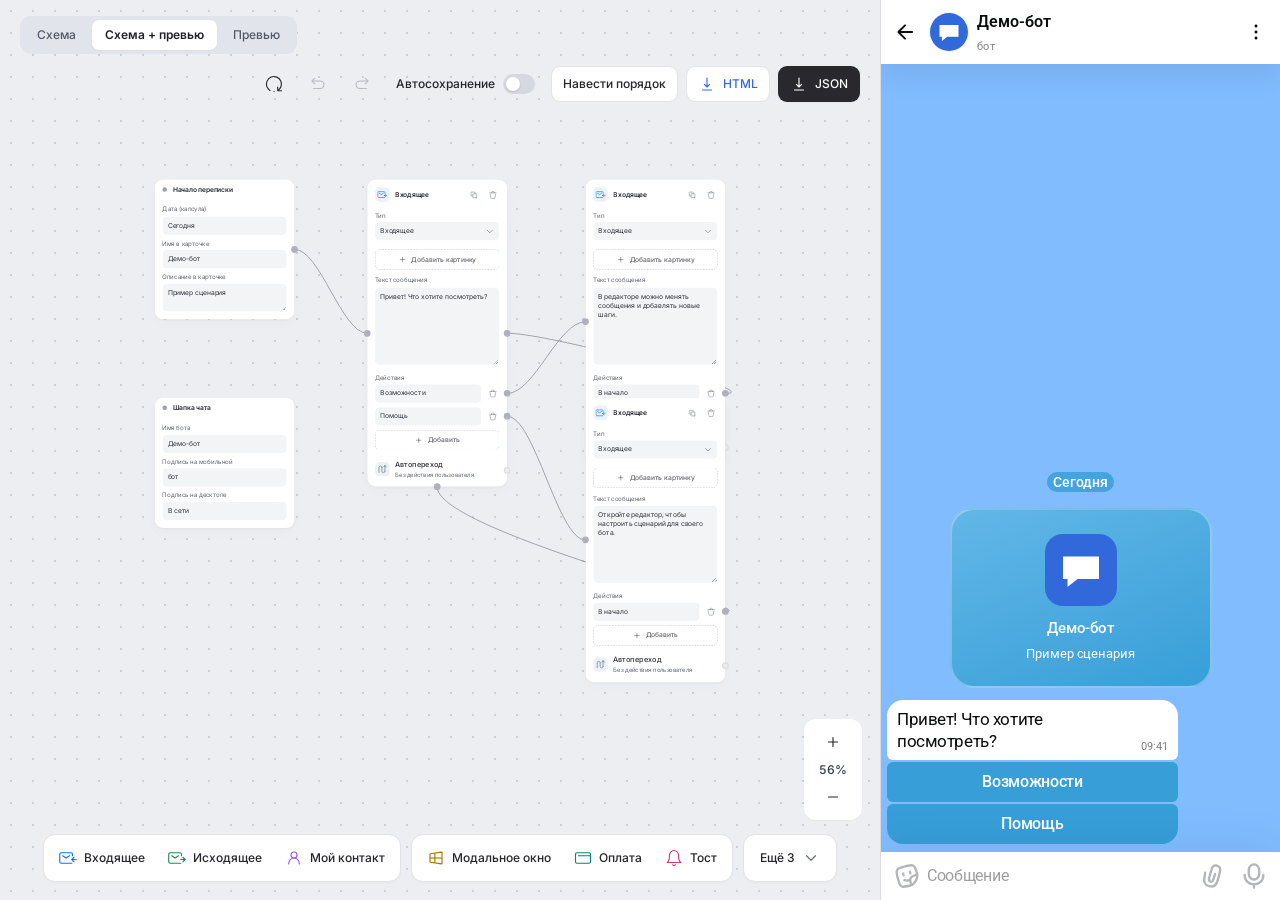
==== demo.html @ 323ac485 "Add a downloadable demo and simplify the README" ====
<!doctype html><html lang="ru"><meta charset="utf-8"><meta name="viewport" content="width=device-width,initial-scale=1"><title>Автономный флоу</title><style>html,body{margin:0;height:100%;overflow:hidden}#screen{height:100%;position:relative}iframe{position:absolute;inset:0;border:0;width:100%;height:100%;background:white}</style><main id="screen"></main><script type="application/json" id="max-html-package">{"format":"max-standalone","version":1,"createdAt":"2026-11-23T16:58:35.194Z","bundle":{"schemaVersion":1,"id":"demo","revision":1,"title":"Демо","scenario":{"header":{"name":"Демо-бот","statusMobile":"бот","statusDesktop":"В сети"},"autoDelay":500,"lockPreviousButtons":true,"contacts":[{"id":"demo-contact","name":"Демо-контакт","status":"В сети","avatar":"","unread":false}],"meta":{"x":40,"y":430},"intro":{"x":40,"y":40,"date":"Сегодня","auto":"greet","card":{"name":"Демо-бот","caption":"Пример сценария"}},"nodes":{"greet":{"type":"bot","x":420,"y":40,"time":"09:41","text":"Привет! Что хотите посмотреть?","buttons":[{"label":"Возможности","target":"features"},{"label":"Помощь","target":"help"}]},"features":{"type":"bot","x":810,"y":40,"time":"09:41","text":"В редакторе можно менять сообщения и добавлять новые шаги.","buttons":[{"label":"В начало","target":"greet"}]},"help":{"type":"bot","x":810,"y":430,"time":"09:41","text":"Откройте редактор, чтобы настроить сценарий для своего бота.","buttons":[{"label":"В начало","target":"greet"}]}}}},"files":{"THIRD-PARTY-NOTICES.txt":"IyDQodGC0L7RgNC+0L3QvdC40LUg0LzQsNGC0LXRgNC40LDQu9GLINC4INC/[base64]/RgNC+0LXQutGC0LAgKirQvdC1INCy0YvQsdGA0LDQvdCwKiog0L/[base64]/RgNCw0LLQvtC+0LHQu9Cw0LTQsNGC0LXQu9C10LkuCg==","assets/demo-avatar.svg":"[base64]","assets/fonts/font-01.woff2":"d09GMgABAAAAAGVoABUAAAAAstAAAGTxAAEAAAAAAAAAAAAAAAAAAAAAAAAAAAAAGoMAG5caHHI/SFZBUoR4P01WQVJeBmA/U1RBVIFOJyYAg0QvbBEICux42jwLg0IAMIGrWAE2AiQDhwAEIAWGLgeQNAwHG2SmNWybFr3bBkDRN673bSyYbo5TbgdElRrMH4kw5aNg2f//PbkhMvAPVPetqkDOrGaTbdYdGZg1lEMrqnmwaSVlijphOshjMj05GEG0orLxrifLeNBwQok2raBpv96YujmTDYWrHG1ZwUwmz6SRpIOljeqqD+mQLwx08cHIzSbfs5v68JeSDUVS2CTylbr++5Qg+uO4i+p6x3qFwjvaDqW4Fq07vuEZ2DbyJzl5TVrLCSwe5/MM0tTrOlsjayxDhWO5x2UUpsKo5EFY2+Ghb78vbzW8vwCk16ghu0GZ4xMVhbLrvwBqQHSxkVFRo/x0AMDzRNP1/uzsbkSpWVJLwSuIJ5UzKWcmmQQ7dy9yYuDByq6Fc5rLl5KUeATgxISckJoP3s36SdD6ism5AM/Ev0wb6Il599bqiliLFhLc0wANAUICUYzR9l69qSQ3xLQxJDFPkOhf0UgiUindpv9wOzxt898dcMBRBi1gnwEW2lMHqF+/LtIZtQ6rUBedrsv5nSv9Zk3XNqKIDH7gt9n7nyinCzeXddGeu+sPbH2du4jc3f+AgEhIjRQQCUVK+IgYhIXRK11Eu9u50Od5N+svLd3OzJpURCg1ARKCFQtqgSAWCgmi26Vnv56of7pohmCbnRkTZDPGpKzE3hQUMMAAjASsxkpUBHvmnLEp040Fa3E2uvzNxW/aiwq31o/P67+qbtcJOn9ALQEmfmjhC8m9m842fzuzBFfyzmyMsPvRL32wxV1vR3NnKoJgiEYABW77GwEYUw0pwcP/nyp8hQMg/4Ty0mlLS8U9QYoRqNWHFr1A9Z/mSps5QE6JhOvJSlI+9yZp8jPJcmGTOy4QbIrZKwH7qy376irRKlY1qs4V/ptb3ecF87jQih5nGB/pYigWS1jOxjijUs2+0wCpgyQHkvJp6UzncabW5X/I3/T5XH5CAHkEGLQgtTqDpAOXmyBpA0iu1hC5ujLpqN1LOYCkfIuVHEDJgU4xvy7H+of0vfcrpcf3d9+zaL9ffp+ZxG4jhEZp58geuqgkSL+jzZs2UtYUGtbvZbazGxJr9G54SKhSREJovu7v/[base64]/3T666w5AQ+WLd/121993QfT9kR8f+cmR3x6Zdnn24NdP/4b5AASoKNdV99o8vmAkFs8UitRwlWbE5FAsWc4RWiQDAX4d0gCQhQEBEMKfKNR+rcmJ5Qc3ynnMPrzM5jD7mBhfxGzwgDPoY70JAR/NlouYsdvILTnXNdnexEOGBBweIV0fBjj/ZD8Oq0HwqOHtMBMGut/oVuBRhNz3AQP/uVuCojy94VfnxQRt6iZYOS61n3/UvTMxP9f7+Px1Lk6kjG0ib4wAabdQq565+0sY7pw4P5tbkZfvZ8B03FNSsvPdNeI3Z1kkh8nls1m0zztu1aZ5TXV3En87es63G9jbK91w8YcTLL4HkTtG/otAzOop18f//kiTkPQrbvvNGMBNpZb4dgKYzz8evnzm3TLovIhkaZcx/b+7dJ74tlcd7V+grrlwmP4dt4RP8ML9nrWDquQOfryGy05NwTnfOj7DoixTqkqVu0x5XH6eMwoGfe5Z2LoNLrs3tLfqoKoXjnVWcKwjoYQ8vwwtl1CiJ/celutVlY39uwJn6Y19tbsTJaXdrku55jOnkX/Y1WU9LOQ7n8Hseji+6g6nDMAZlgTDuR/A7eKYDxPun8h5c14y+Bq9XO08A2jbwPKajnWe5nR/mJP2E85Xju1bbldFX+U7/fzea41unZS8ug/frjQ8U/7Epcs936K09pVSDdNF8VjpOg7+jwhFRUPHuAze5/uxkfmdmJzCccuFNVY3tuV7+weHJ6dnhEart9jdnkAoysQTbCqdyebyhSJ3Odp5QY1odaRcr0yt0RtMZovVZndWVvlq/MFQLF6faGhqTmZK3pX+V/a+/AOEPgCCtdpVE0THyEKzAAKTS4hIV1SWuDcdrbYB7JlBBhSCyAhaPQEqxNo70LCoUhjosUqDEw8xB1o5mTCEpPmFDm4+YMZPDjzoj/[base64]/lN1gLhNCdJcAZAHZXMSfyH3OZpJALoTifAJotj6zfDWbzk55GM+wyrs5o9KWGCbELPihz83YeQpjThszZM+/+uVy7/jxiK1LLDYh3LVn7UwNEfLasWwq2C5du/MBD3OFdZ5pZcVyXK6TY0yorSwhiqijU8tTh8G6gtqp3M2bwyIZUiYmO/3hEXCZJrmCpWoIuU3WoUpZttOmZdExmSaR3eawWSON9/ZEsxQhhGBlUw16qG4DFmrb8PoRRfJxFtI6OvW+xuHNrXZEB3X5699pq43AYGrVYTB4cLlEUeHZ5hlyTARoWz9+0RJfwgFAAHJCa2IVCgeVw2v40yZeHZK+TFw1oRuob8X1aRwe/gUGw5aShsb6fIqN8EE223ebdSJKnX6svpKuHX6CNs2URsyv+MtknOnq9zP0lfzftz0rchryC2SdhTbF76rKYiBgIADfGAi9CuMLGbwQei+F7DUQfRvId2HXDTB+I7H3oe0myN4Bgs+A/AzEX4PsO4j/DENPQMeTIPoDAn/D8Rch8wrY/4GRN6H0X7D/D6pDMBxC6JAPE1wd4Ntk+AFQAOTiogN/fNjlG9MKxPFi9gh+hDCScMZ7NGU0c9bjrPtZ5oWgS+ZzEXOZNxxu+N20vVU4n7GMXXFftVwNXE2/jbsTfhd21/velsd6T/Cvcl9bv1d///UHvw/lH1GfUr9oqAXrmQhZf8aSAAiG0jssIrZpSeLRVKNsnubm59IQgIDHVyyXRXanrhUAnPp0goOIbvaMp1J8TKTHas9Le+BK3vKd7/y6qefj1vYs2Qs0gN2tvwBwo92S+gTk5UwagpU6Bw9Q60HzB3fwcbMDaeDejxlvOBOAwC/oQQC5DQD0fkPDAKSgAgFBAgegHAqAMcDHlypNySOA059M8xIE6Eg+lpdgQDlM5h8/2uw1Gz2FFAw2OGBgyV1mLgYy2Srspk2yLKZNVC+m9agod7eMwBJ6IpcfljKtUySHTKBcdYxn0bYBSqZCF3Z7iPxNGPmko2jW8QIUO2x+z0Purhf5FBkK1pvGAVk3Xh4/qBGjc8xvbQo5hzadLlVRT1FvUw2EodSDewyvu21iA2LPOkmKU/dTz1LvrURYMj/EC9wx92bT1B+YncT3xwDE5NOUS16baN40/0/90oDql2cE1SFNWFuri+ijW8n1e57O82PGh9/Y9fFLReX/VZ8+c6Nv+nn68Kn+F2vq0AvrpsY1iQfZe62430p73dF4UdxSb00s4i6bpitz2bLtbL20wWZvXMu84rN7rLrP6lc25WfkUrZDsGH2d4hd73MmK1OudGT7sQ9xPmy2P/kR4UcvtfufXJwqzl7XsbPGm5UH5otvwNUJAiABDAQTMqQ2FRpBaBqx6QoRkfEAX56Q8L7cGTAGXbgc3VhDeuJqDyDQE/EymdQqKUwONnCf7109+HSDXidfXHfISvxPukJaRwy97BvBBtOi5M/k/QDC1LcLErEuZsrtu8YKUk2IgdMQyvR7JHOO3EOEW8rMoWxOFY3n1OvjtYFStvt03GAYzLWiUG69KfZC8U1QcaHmyyOo5/BNLkK8nNcnUUT9DiKVQ6d1gNOXKXEJCw3OLQ7kQgyycVRXM1JL1sveGq/[base64]/j6Nuuj1ZGaRw/ULDu7xKBNwBFvypFkfo07ziDCGTakua8QuXoN/gMkpz1/yiehV+N02Wn7p8lHXdypkVZjh4SKZSgTazJ9z0niVPEfIZRVLq+TNyzlHmnZqKehI//vIz/TQt+gDx+Eg33TIatbnFXTkqXZEPcyJWHv2Vhucf/yjxO+e+St4+TTs4bjJwh6k2j7qXtPJONdjcJWuC64xM8zGIRtHQpBAtqV4lb+5oQYKUG8rwo756NV4bz9zUt6t7ZBD3ZCYjtdIp5gTnLPJfs79nzrlNLi71K5FvHTVheQlh/2hUfsxF+dyg0GiGkubgGOd6SaaWKEn8Gm+SZfcAf/ufJDirkbHwErl8JAlvY0lZ7BoXTn50LfVq7pNiLhFtZ3jlhI+WWOw48+yS7gnh5aKYiKErZgetABfKJHOlNquIxhQYD1KTao7OookGJEJhBWWJapiRJ0osk4KDGoQXhUPhvaWLpTKjG4KZO4Wn+qEBxjwRX/+3scSNgvM+RXQpbGI7t5GqEAmgViD9X4w/PDWANDZ8GtqPPTBsmuopJvYM43zN1BoDyEgf9R9kdqRJv1GZsZZxPVrkLwl/dbXGrKFUoskyiwPtGNY/gKlp/kauCaDFk0b+Kx9C70LZjimU2TpiWhY2wyPapGMOBdSnScfUOVtapLzY5TUxnRKgTNa+ctcm0V2FTbGlDxagmVJgbRxi6h0cfPWAIkSe8ynL7sU/YkZB8hSDxEsh6n2brJD3ntNsTgvyhTnsULmP2VSB5qOfAtR2cN4l8JL5GLTunMdQAekcAWX32akoZOgU7kBYRglc3VVUShJv6I8ZKux1ZNWkidkUAxyLYFRw2w6lJGXpdwrHI5BnXSL8sIrw1bxQskXK/c5jpC6pNFGDBppyIiMuAD41XVPgO6tPdA5KiS3NjBglAN2j2aSUmwOlw42c2A2pGyEnL+qTxUkVbjphzX2F/nh+/FLsnoNBc5dGd54fvJCBNT5c3RL3JaPLRhhHHybomAOFJhlfuJVRE42Z1tQZTdSUabFmB7vHDndIUAGXFzyBv+ow71RftepQYq3HDBjr0ol8pgamFlYs80nw0NYauWShGlKf27t07RiQW/MCM+VL51rvC8NP8oHdMfEaaqsmanYdjdDUpFGYcTkcE59omhC0tyGpTKZOoZ+0xbnPfz8uiyc7+JiBEOGL0Lse9H5w3Q5j7n+hd558SpIc2bX2Ybp7ju1GbLGDMStosZYEUWjWMSIDGfUAZRU0zc3X3RSnVcfjXbNtNqR6lbshW7Ohm1k32IFR02Rl07ykiUbSvQ/hUi+/vshKU4u128JI8ZKkHWIqv3X9ilQPNmFM7YR3jVx9yJpQzs1nukDDcH83FbOO2pZC5oqvkR5mBzYLfCNtdQbfZNX9Z4L1h4zNbyv6Kwptip3n+kcbSlemP0R7AagvQ97mY5A2Gcw9ZuFphHnqZGzY3O1soy3BXRdQu3horQHQQcUozGAGVkic/FkzGK3iqBiZte8j4cJ97vfWBOiST2qEqf7/s1dNNGI2KRqlwbkKk0Q3cTjlBRFVVOIpJpfK5TmMh2yTzbl1v6Temi4iZRMnRO88vW9QWGRFv/viBpeEsAqVQBYgpXA6lJgTdo5oS+B921OSspc39XTYcbuhJN2gc5ZRRlXjJUMncvVlzso+yb+Yp8Kb6NBw9AZTz94h8+Q0Jbkw3OkqtjkUhymXOj5MK5973maXT4iN4wDRznfvcd79vnJs7FwdSupFrrJI2GYoO4qhKCJOt1pdRPkM11OuH/hdiRoBWInkKGFma5NwIE00xk5QCJ9Y0+sL8kaq5gxMSpdPEi0KCDl+TONNtOAdQ45LiXitM8/5nEgAovKxEGWSEaMiRxDK1d81oyvFLaO0ZbpGGI+Dg2Ad626XT09UUYkSxzszKl8lBLEOY3S9LDXczJEf1+73xK2e7ovZmtGpoytVG5lttilYOLgxd7xG6j8jxfX46wDGzMpyBT5arq5wAA7cZ2YrZzdmMFi6P/NZnXXnaOYhTrAx9c4KfoexDHAsHMf94SspmOFUyVZWa/yrw2YBLGJp/i6SOH8Zcj5Pn0r56jCNtp/x/6FDhtjlEQeEf4Wg0PzifOyha2/7D/W/XznUDGjzoo2ehfIG+o/3g/s/MmdMx46EvH13JMR0fCb7Mn6gIlUMyZFoUCi5mQE8Ix/+Sm25/EyyQn5FzPPhGWf6U/I0yBKt7NThAc5lDyAGtGr5oRvP9x7a+3Xl6m4gWaNek7x/BwrVhfC4zeCA9CMO/SEWJTEr6+C2GNRYPxIySL/jI3WUcAZ2YOaR0YLf7lAKGHFeIC2YzdtMUH/rWd1z01seGz+jh9b2R9l4LuxL8axBLDoXkTNreg/BRuchEs7Cho5qtK8vjXRLkI9WobxcTSjBcqd5jVHGAnSBfkAbRZ/HpJpXW7Vu8dbaLF2F1CAlNnQQfD+YoRnLNjInKZkoUjnziE9ZBOJ84OPtZNstpbiMPcxgPUOaXxshNx7zZPwhcAMqhIgR6WdMxo+EvHsbzEzGJCd4y/wKeUla+DTA46/UVihSksPDLHih1UkAHAaeFCH9Q0MSi/95weEyMJBJBnLVt48/rEhf4vHSVx5wjqccZBW0BOKawsJwDa0BhQ5ATgzkbU0PJR5aAARHidgDzuhcfDMyDn532dWKuJ1pG7kxxznFjfXjsrntuoKkw5rQEO87ssV7ncNswt6Z3LYNc4mQyBeDsM1IT/Zdw4c2gZR24yyKcbZfpyUF8/BO4w4QC5ZrUo8GJPRkssiFFYQehJ9SnGq52tk75El2rCQ7/8BsG5Iv7KiTaUJbzgmrEKedujUBIXu4j051qxrSaTxH9/74ej+vMkLfUR8oQyNMuR1TYBt6+uJcXP2SjMBKTeqxYC2DOY2+Bw1oQXQ3tXT8seYE/hLdFuvXH5lQFizqCU/wTMP4U7yPm+sElVaOeueVzFJL26BMOBZNzSvsx8WHi1waq2lLfeTJAL4xjY4LrQ6Lj6/zI5URmETbmMQYNoffjaxO3ZaKPAhVp9Jy3epRIL6g+2kLR+ZoiCObbrjd1BaTAv/gHJj3UesJGy8SNlLfkd2SR5xmZxKnWnLZTtFbvR1syFMia23fkLxCWpspyC0YfN1SIXXUXyr3WNsdftSlqZq+1EeO75ahO2YSjtSyEhJaYslZ8R3tDUv0IH5jHrPSoZdyzngBVHwB79O0plT+kbZne+XBop6wJG9QacVoilrebyBnnORus+2dquJkH4liTOy8NDJaxW/LD+QQfXjAxhAzgLatgayUVqXnWaZkT/g5Ms/uvSC7LZc4lZlFlLTlZafYAGzwfGphbkb4Oyg1DnRwfBhq4RnB8cpoWmwskj4VKZRZVDSlVnkToyzVAxxNU5rYJEl+HnGiKSM1qTGJNFZW5jXdlArw9dWgRBA/37BqT/dvM/FkmHqS2hzozas3BtN54vxbQ7+wVEqTMY5pjCM22VMP/AI7Oi360Bnhql5k3YBtUbri+IvvujBJdlf1mR76TOw1dOKHrgvwETlEGCOn3CHAmqgG6MdcStxRHaJrkaLfq45VHab+GhJ+pQ3xBx9WQtqvw1VjBdNRT68nHqkTSU7k0+m8/LGD8+oB/xOfdAYe+lYtgihNdL7g7DIs3/V8Yg4uo/CjoiO9tWNW0UsVze+029ezD9vz/42pNyqo537t88HXS2nVKVzQNLB/ZUqtUS17xp///U5hj9QBHah4qDBNnz5yZfjBAKBVN9cf/FP3zuSJ7ZezYLPXmBTkaLVHpYv65XV3TG4aYgtZlLFyzb3ngssbticB6Wuf+4Zbhuh5Glzg3Dw/iS0kX3WbQcTbW/ISTXzGTk1eM8De3eoVkFnnlgPkbW0FDMHWfFumHPlJuJgk0kZaOLIQwO/sNet7EFc4f2BOcmVosrWt9A6VRZxguj72VTJzzinXDiG57ZbQNdHavk+BLNJxm37ZvKv3YVrJpbrm4usPs/oM/j1XnWLbDg3UBVOKGz1idoGustwrngMVyWIIW6JBpuRlBvCNfPjL/HK5mXS5fFL4PiVfGym5GhQJJCdVPHTgZXyO08SbK2OcOnZQfBB8clE79LBBm7trktfeyyHf6oXl3+5uaW27xyt/2yfIkTnf9qNG3ZN7nzRxKviN3/07c5K/[base64]/KuE1zaX8h9vjmHRZ+Ol566ME5JGZ+To9wTwu8KPsZzrGOaYnYazzOg4t62JyTzUfER0Cm7MTXRo76ueli7a6gC/tZBeLCIVbwhS4nnfvEf849OdwMGOjT4S8z9gSGUHqMZAB82mkCvZR1O/yO+E5oxu2VcbTEaS3nbvA98b3gvLtgLGftGCmzSjpkzKnGLzy+PNGPxk/I8+H7MMuZAeRkRkhQFV2KcFwqPJV/0jeVPUQPawyOLy0N11TkQKoak6NTWydpYOuIoRoCZShiiE3UEJ4mR4CNIX7Kbn7ydFr/[base64]/3qHYafSVQ7TPNSguE9IsIwL9EEjMRU9sgA04Jh9b/MLG12IM7qQUyLTcrmGPs48s5mCiC9e+75teuJ4sSKxvyUtBNGoXBhZ862sk1T0dIs7a/ha85ERg8kJTCGRlg1a3W9MUwcJ5keykmPw2fMqNDObGMfYW9qPbR/RiIZ++PnI3mTNd9MazMtpAXnwXxF1lM2ZG+H6K1O7JYa4qywidMteWzHSH0S1sZr4qg1zDs4p8C/xYTa/bQ24ZP9K9/lztPAjZwgMLLan7grPdq1MhsfGMjGy0mN1q1wm6sryEo/lZtypbq14OFNDh8SLNC4v1ehXLhdHx9ZM5AWG9u0nxILE8B6wcUf65c6nUyaIus7kvR5KQzxmMZYjAFGN08p1smkRkIc2eeq7n3s1jzSNLs6emI0lh80ayqKSRvID3AqjPcgeMR7OBYGpgX11SVQdDfHKRu7JOhcsKu7V6VNTJ7DBlsWeXR/EpQlzp7JLCwazUyaLW3mrCy3K/gAixqG4IJAs5MRXh/C3W8+suVeGTkzI+yPZWVlbLy8/je/[base64]/Iwl/diOg9irgCx+ONhzOXSe+cu5sp9BVbPFnaa7gSPnGuzpBtoP0P93/JiVIJuJCzsKLxXO0Q3GpVY8jtFizHi7QyykVypfBUoLMykxW4nOuyLV/+6FzrUbqdpKyxsi7T0iVKFoOhxb1Azzd7Xvi9zGvDH5q9cBwRx1VX7fhtOgqvglYYmVpdWvDYpKWUwms54c/bkTFRhYj/J1svB+zAxqXA8KmUSvNzqLfwpZFqPTUnXYpQ/z9iHtzIoP5sql+tOdUMYpqakodOa5Zfw2TOmY4dD3r47XB99iaxLuIGydHHEJ2bt+Tl2++xiNWFlbdnne9N7g38Hu036tfQhq3Erm+Mdz+bvPIvhPF2y/09HCXlgTbMGg8CW2Zp2eT65+1XPreTvS7g1U8Kua2+rfVHX1lbHPqEyxTnwNYKbcF8fpaNPJkHp+jKb1hC5CXqz+7v2gzE+9iY73fayNraRiKp31wtPCdPqVaY4wq9vC+/rQ3T0pDx5FRHXFOfQsFnzWnSpKD+v9Nh9ZldHRcve2obEdF5Fs5n9rkDHNejFs7WlkrWEJjtfnJsN1pHkazFF43nolUX4V4dWj3H2moYW490LqdWDtb0t8ot9x0THRZ2q6okUFU1VcGyCr85fbzvZ/7muXl9YvBy9/zTjn2B5yE5feCZ9xrU7N+GAVqpEK5xdLHCLrLhSkPdMeDD/6ZX88qgBN3aRVig5ymcfr2SY4FSnQDrjBX5MS9zDCD2U+Uf8m5XGjopOZbN+v/gtFRmVMlT+ZO6Y9jISM3pjaIfBF0Up8a7ZFwt8eJWDWYPm9xhihhO2oP9pZ4nMwZoK2SfansKZ0KIBtbSRUx5h6Y6UmI4E6lgFJ3C6PSkuvjlJO2JELSFHMBUFurWGIYm+e/VqGMnfiK4konQfN88O4Y/0z7XD9xGkdxC8viXrxTP6Uny1ciGAHgasT0QnI0QTMOoYNG7fj749XDG+6K7i31IUewjXwHJ+/VheS1x4XOMjg+LBDM+iYmsakVZiRSjKHIzED+PPnevsnU8o8NyuFM1e29N78/vQxyGwpazIf19RQjU2FbJlu8w7dPHo2uDw2l1q5VmvgyFmkMaEDAFCIoN0IJ78JKvkf/LBVvsd7EFiWFV4eEjVADHDNy2HRvELs9L+CN6+iF8T1LRkQXLxcR9mbTQjMe8klv3W+s+6k7hEDpO/qG08Ti72DWd5uLnFe0RbChRDx1qONx8fVnrDFp1WVoI9xs/huyDWOybLVCz8OPzRW7C3vKYvl3uq6S6ShBbjNHEg7dx4ucVUW3IcsJMxvpGEFHlxwrky4n7iYbOBiMgxFP2XYnDQtwpxeIx49MkuzGFyOTDe/zUHBP4wLDHRLDXL+A7W8TrNNYfOTo6JzUmm5yjOrcJOTmzNBQHfp1Td+0U5CpOrbO9csuJAumUqPdPovr39exwhB9C+T2U5Xyo9W2FaN4OGrm+i/5FjUYPOVpwrwk6chrPDcbHictQck9va1drTByyyk+msGHWx5SXnmikOmKATp4upLCJz5z1mnDqhB088fzCC2PSKXBzx7aKYGaPVSfzyvSPXHfgXoEmJhDe8wopT+32GUhwb4dlEFbV5ueMvmsQxgdpiA2TFyY+o9BPgUWK/KZWDSrdIQblmcZIzDOs17U9amjFQWRYNqDBzsI2nfeBy2Yx08xM5AJZw/8BlqqdrjkxzGpjy+gX8E3b+KD+LGJS3ZYilo2adYWxnbnVAJopq6YUE6DPgm2jG5jVjvvFbx/zW3RVQOr60gODnkGTsQXMvch42sditS7aHBLiFejp8diwCYUSO7ofY9VhgJ6dtQyTaBEJgCC+JuOxagC1Bv6nVvn6VATWEsJA2r/dEQk0AhVNNBr37Ugocj2IwIkfa1mdM65AYmQgKNSyTWgScEl7uTtqdFsY35p8z6vzAdNuy0XhZZAxz0/zPstzyl12xQaKL5Ww5tYSTUgKGwHfQEMOjllMpVO/9Lp6YMMBx8wf5wOHOcMcLDVufgaxRx2X1dOUI+BcGRduEiWq9Wk+dHd7k0GS//b/XrwhOA9qVZ7e7+JRl0wiZltGWJk4hticCHZyDS5JD324ZUZamNpEugPPGybS+M8e7do8O9+4Zmd4ffpz5dqZwZ++bSv7Trl38R+/K+0DpUAO/ATzQ12vRC1AMSAOACxZYjOQ5nkXZUR7OyiMPqFGlKIeWAFYlvaYHFKuy0arWA8BJYP0ckF6b6bDaaZ6UXg6n9owr8GXAonAEcru2ienEI/fLYHV7dH0RTgMSHHLSdywJiUUfssg1lDpg4QsAIxh5MdMY6tMIFrsR6yBs38QBd+1uvYUAAHkucJLdD2CdXoQXimkLS0AbNyzqU287MDt9jomtu7jAQkCyUQ9E7sHirAPu7K6jHnVxzu5A5YQo2W/VXs92qBX5ZNCzjRvdoxbgcO/[base64]/MYKR/pxJypapFaUV2EA06AaGJR6I1snlrK/yPTUjXcSEYc+CDjWW3p5vkWLVsVDQz2q4S2bjXXCtPpUs7SBCVDIdjbCKmazgUdCQwN0cTBxDzjCPx8Ief3J7FCAJpUoD50rHOtQZAZCNDa7lYIxcZZaChXXzy03f73KefclDTvmM/LQOa5Rum1BoMAD0Ae+fhX+0omUu5xw4NAxnXW7c08igtqoKgVxOD1US5bZLgbQF7zvC6yK8UmX1G+3P+ti5aQB9A+w7pUeNEW7rV/c1i87bfmj+PTjGbgau0SrgKn89f5j8t7TTQDSOC4mRQVLFFMXnR6EbLjkLKzklFtl7RhqFtq9+F7ngGHgD9lSTUmVK4HfK9bxa9VYJrRfIhVKJkKzlRupgTfywg50FdaVsDyRttmb/NLCPL+2bhK9L3wB2Ni3eB2NYVdojZcl6J/NgrYI9sG3FOjV0HmsCN5WkcFHLKgo22HBUV/[base64]/nn7VC+qvtuwuN8fAlzL9YR4MtEq0Bb5WVvEjhKKiooNXegkAuhIOAfPv0afwomP/usp73nm84BYMjnhIk+UDiQ54i75Fe5C8qVYqBHWi34J/BVwY3D/44OCD01EHS56XvSj3U1zRz28WebG8YGheTnEqnXYzy1wyKgogxztyiGK2Yoliq2MTsZn5g/iVTgrVKLay7bGNlR2WScrByvHKucjW7m/2I/ZEiUdmukqzSy3mWs1XVRLVMVZTzMOd9zj+ap1q22vNJX+lw7Pm8SI0reUuTN2l6aXZrijQnNylu2rKpZdPopkubvppQtKK0OrX+h8hDoBAUxBaCh8RCDkDEUA0oHBoMjYfmQE9oK2rHaN+AGcHYm+GbKZuXNj/aorVlSgenI5j/t/2CzlOdL7zffBldfd0DujO687oPdd/rMfSy9P4J8Po79b8Lc+BKcG04Gm4H94BT4Ux4GrwEzod3wQ/Ah+Fn4bfgD+Dv4L/N1bYVbnux7YeFvIG2QaPBX0tPhAiJQJ5G+aJCUPGoXFQ1qh3VjzqOkqCuo9ZQL1DfbeTQUDQCbYV2Q1PQEegM9AXMFoynoaNhuWGn4VXDx4Y/7eyMjhndMvpr72T8n/Gq8WcHFROESbhJp8ldk3cmG/w6VCkNXgAVKRAyQCTWaEoX3wqkRg2R6qBMoUa9KytgShEvciXC4/jXQCIRJkLPU2Z80/PVJ6JdkUcObXbL7/[base64]/2Dq3cBJhfWh9slGWYJ5zuGlC5OmWaxtM6comEcUF2XPkDL39I649qv1SuMgeAWtDUMe2oDNcoI2lTJMx4xrL+KEndQRvhaIBFAtPjsVN2ZcajWHTYjVgEG6f68zOSTg9b/Z39Q8EeykZ7520mUCKXyqWbMpGyGjezGp95u0zUiiW6MZom4eegZkLYIxm9XlB3L3x+zZry3qhxcATBvw7CMrOzW9zCOTm4bkknLAAP0wxNAxodLRdd0ny7qLLy45D9z0uun7jA58McN7g9D0andHVWYxWmWyroQtIiVqF+M8onDH63r3cHbfLQTbnz7Xp3/b7uZyH+x98ELvaA3INIP0oJSOZGiK9fG0vWB7m/VhXyjRLX+6ERS3p5tG8NczeAivnwJON8511kAsWEaqhoKhDzQm+2vlZJrw/I+tK4vKbUjYEn1zWrN8V/[base64]/1C1bWTtIvRQirTTpSLedtnSukC+r6QpZ/ASK+VgigppZrXW0kBKHlJxqoakBX2dhdexGXiNxOIcq0uoUNC5LkiTdsKni5ztumLe1ENFu8wjfMvvJzzJ29+OB72M9SDLgY5hKcnl9P4wyjvmd3qxCHIk7CFYqixo1t85HKOAMWWpW3AwFHpe2L5pKJpK9MtxlCE4bgh8FYo0BPBTrSmo0uCUmwivyXXHOCyum1/OtYkSp5RxOfg5LjDZndbJPO3oWzfavQRmfZpEtiJLeqBIgGOupX1hkiA15g+vmlRQ6InZmfCzLnF21Ib6XvC7JoZZR6RcAtUlVeVR4VmJZhwOW5cUO3k4ugsKQcqzKIjp6/WKcUiRxETFgOuK19LItMp8Uqi6lnGrKmSrtOJ9KnZv0r32gmpy9C/YagkoKMbZBaY/XoM1FrmyXSv8pmDFHDVORY+D3w5juOALVR9aVinAouye8aJ+N/n6bZxyHpPV0u+TsCfhdauYmYCvcQkqEkRIoJtcR0uJLWb/1qdev4Vl4NAfJMdbFA0ve37YZ/pc9gn+gKOX3nZZX/wNX2Vv4/vE6fIAp2M+BM3KU955HDYGOCphRvngyezHjyD0cgQit0aDfHGM2JT3jmg9+kSNDwbNJWGQbfF/2thW6DdL8yWXgZhanMizaJTKbkG9SuU4syzZMb2r2A/Xq+vonPKZkxd+w5sRm90zJiaw8flxOa3sD3koW58QyvJYW83QJ87DNDvLgQma3eVzYSIHRCSox6bW12p6cbrzXdEdpLyUDf0K+/d8ydPHqlRlR/BThDrOQdBlbwX/zjEznbc9sXXOiXW3UjCwpLCvDrF/NeaXHYjBPxqPxDpmZBZE4UnrrNWZ2JFvt0ajDIMkX7Ba7VwhWStRtOfWLcESqN5b6lh2jEAmLa9wqlDN1mWKSl/T/T9DSl5fRQbfx/ovwAMNV1ZDQM7iSz7LD4Mi01xlWRsNLWK2kr9G8lkebHqnNUjHfCgH/kZVcIBaLQKmDwNTI6GoxpawMrkwBti3Pwh6uXtXcTL/Ms7f+6rrGsXEJsuVrrtRAJHH4IN0BmNanflBHYvDBiwqSjQr+5yrdkpwQGIW4QkEvO9iRx+gYJS4/8+6QeFwtM4+5BEQGtmnT/29Smdxyr8klGWJ3WWpdas2oSZuP79AbEv4JpQyfYswh9casLrpjQM26vS0/v6CAbXsS6nIhDHv0pmky4wv7E5TqZlWkLLSQptfIE+i58W9UJL+uDL9cJsNXqOsY4R6XnbYYyTloPDysFua/11s9smXzfF0q4Xc2ED/R7XMMARl9b1z0Du/3UjmlhKdmF54mmoOVtXeOzN+rNSqyLfHW5GQS5WC/5hqxPmtIJF9dKrPtrCTFuJJGWXxVhp9QnnbzZGC7ktJtSx++noEgy6qkpSklWTP7usnmdDg9Vc7u3FR/RHkIPOrogPXlxY4fO9HjOd6nZv/XaMPqugzZ7XlqSmEKqQz9Zj92UCLZzmH/lDkOjLXRaMk2ljiOoHpNUpKdNe9c+8P9QR6GF53Y0+Z2a1Dd5EimzmAqMGGaYHiYyhBrFie8LYGDpy0DXeceLH+2odq2gdRpgRIe70O5XZ6Kn9T3CNo/nlSHP3wSypD9hXcnqeEyeZ/Y+vSjEC+YAnhbLVmEC1hfNxweNGJ3JNEgUaETLdEbRw/tF5XmTtSmYTHXFOE3oQ3r5ypRiuk+jrSaDcVuZlwO6uhc0QU5p2LXRxbux/IaurCJmgpbj88nEr+O+f1hOGaWkkj+aGlLwG6F15P6XEzXj0/5unBGl+Ys+/[base64]/aLxdLBHxbCLDDDF6m8/aioBqrBLFktqqhPRaenpiD+NTINULx9Vyiit1KuFhjpn5uXPCQoEpOK/pTV9lX4Z3IVe98YbgEpw2xlEx3PI4Qi6qdNNNCH8cHY0tBWFiAjkdxo5MwfXps1H883/Twu68jz++nNBDz4TjCk4FJjW206p3j+mXgWoslN7fERF2Y10ELTy064x/1ZZt0zkdo3nMxp+JHl4fL784ncD/mIE4bWUrhdtLOeK1/C2FXk0ornlWSx2sE9z2knm5qzDnq8z3oxp2QSjdWaSCwB9M9q3y1VnvTNto7Jhc6cnvVN0v3lE2tF3MUTF1fEvOZ7hfaKDNTu+247rtH5XKYXO6ZLHKk95oY4wQuLzie31NB2muJTHutaB0rwG1kWFMmZsuwSLUGnK3w26D1wxcu/GOgMFQd7XNEqzq6QYoIrfpO50r7oI95ksm01qTkq5YjI4FpJ1wyvLAGzJvwsPh5XfaG7r1DVcfa+zk8bktRbvw81tpVLEq4+ASFIqVXQxU5bz9ARKYDfkt2FtEhyq18lJbQfOSlim8weUs1BVfiM5fwW8joYWiCaH3QDQnK//[base64]/LWUh0U5Gq8uK1cAB038SykI1O/C+46WYVyoiMI4X9TrE10rSYz/PoqWOO9kCND97+uqsr7dE2K0gw/29AnM7FwJo58vO2acaLxWHUkOW8hEL/vMEayfY5OTw8KN1a93rAhw3MsyWU3r9o623Z9grCICP+xltOb9g5TbQaHCs6BIUgciXqDYUToJhCkdkvjtdz95JH7sOkSi7xy4Rk9Ez5k9v/[base64]/F/7cyoKnmLjh3DfRw8MQQEIzNLUeZxeT1Rudg7l5kOsNbmsTPNnesFmUnHfeDSoMwalMNHAEqWJtTNgwVqlxSCvFoU7tYxDZQ4YmJ9bQWu/3yaRhACkeImj09Fxkj5/oHIvE/33wDooMwXns1mn0qKLRueMEq3jnQUrmTNQPSIQBCSQL/fvRh0GjEVPjcRerUqAEHvBSc5Px94i+XG6LVu7e/lm7fBRosvxU/gCDf/orVlb3ngtXjNTjGIwZmUHf5OIR8dGLEn+7u/F5DiMPNg/iDfIFuQKGsCU70DwWVkIEeQbxmZIPBQY5blbAwZ5aKj4BNk3Xa/VIIywgDjtWCZMT9z8ds9jKRzvym4IhBYxTDLHD1Y+A9xU0OUMyPtyY+wgHRjQFPBMc4dRkMHy9kePRc9mzk8fjwdXGVR8+9kBFUhqIbx78DdfsI1Nsz4/[base64]/KweG9ZK6huTuNwVKTpS20qLvKLqClNx5j0gjzcurljIS89o3Zt47fzP1jBWWkPWqs1QB0g6/Bjv49Yiy+RZ6xj4u8Zd594+Y6QjFrsu5QRB3J1fTdMrF0eWR9Ph7Zi6s/nL60mQs0UuBsB2nitCKzp4t1Yfy8zasYTtvMZp491soLGENfZOKPMJjl3gFiAVH7qWBRzS76CNG3uRcSt4lPBIAl9LK1bGoO5tn5NcSzMxTkIE4uMqKW6KxUXARwskRnrBCKqAmrhEuKZWXUObKUWMHGR0Mrjz7tQr/qxeHHRJLoVilwQqWXjCjr25vq78uiLed9eh4qvxMPTP/OYk8uYuKEfoCbVrmysWuV5GgTFbtrphNmnPGHFLeCcNhQ/Wf42lLzWZTlq2LmSP161/[base64]/4wu4PCGJIH7HHSBdE4EiROd6yijPRvZD6lhpGlxxnxiTy/kYULdsuDMxvArBCXEAmRY5u8PUkJ+al+ZzrsTpuViGJd4GNTdpy1TL+TDAyT8/7s5MFD/YLpZ5obRGJxR5n91kLjEs8uebWbZASsPymxi13GwO+TOKFnjDEgcPF9ueriAJvxvua7d0XcFeIrbPJk1uLlnKc3LIGI5Zu4Tzb1CZ2os9phQmFF4TK/ZMDKSiyE1XywxBM16u5DRGKY0q5wf6tRsGfg4YAdnNGacblXEYl2pmjJoeXvLgwcb38queZphUwcTl/LUUwarOqVMxQmUGjuaXGbli4z+gJS71NVZ4rhk4NyYbZ9vzDkGrIz1aq4UhjTQCGrI9PrL83Yony7ZaUtHUpRg0iMggMegVeFt8nVsObyhtRWbo3RdJmg0d84LaEoqEmRsA9aJQ9rcUdB9X+saPveTh5pCT0v93WOj9g/kcpXARon85n8Mq8oiOpkdmhsUoJbUqZ/[base64]/4MV/Oj28QlOhfdcfAT8eshrncNNgqO9lKtlEZ6mW5AFT0biqlzYaGEumjHcJET2/Bk32cA05QTRr0kiHiHapQtJ+EcsC0O7jF71j09VU4yo/GOdLSDOUX0c50DrFtig5ZzFvQYmRMQRtvI7CIgWWliK12ocU8j/08bcdt5Vh/SjIrMzL+jMej0XDF9jSHr9AkpIewgBFItZpo+ptHTCYJUY+cJOlpSUgcw2xTl8wB5fvtlc/5WNBI5XHdKScghqBCdkQLKPRfu8095/5geIBvXnNKZi1m82EbQIkvweKSpq2DuKAnssw6JasITEeLZXK1unbmo0J3zM83TarZLDYqSgSULOf/aTRONNbBqtFPTmeNjSAGoKFxJMz/EvUy1Oy1PUZUVom67JPWqvtV1CyVe3pdL6iU9pE1+N4w9wllSFbPoYUvtbBWW39Aziu8nrDmHVDY3FCIbJjoEyMGpu3/eAZ7ZZcuR5WeYJ2kz/aApdhOYPNBskyKFZS2pAxrlJKwPQa5MQxJV9LRBclWrm0BsxHYPC5yMo6nY/ttNidUjRq9771oQfcbtTAHgM3jLvNtSufJ/pLCLixQJpXE/Zok/VSo2yXk0BGk1dOXHzMRBVxGQ8uVV1LOCj7wKXHQo7ZWjImzNiTnKcTp7q3BvZV0p+0gLoijZbmftCkoE+qdl1nHyRYNxPVaqU6ketRbw7W8PgFNG3KMZOKw8+0rFnQyunHXWM3LB2CCSwsEaVftIWJ/vylXoZA+51xSfQ9kqiGIUmVREnuVZylJzRtQu3Vlj5Q+v2HKxvg9y3r7QaLH1aJzcMDCCWffHUbAxpcUcv0lcHDBgekfxGC0FWoTf/4jzPrM39Pft6Ir73t9/H6v85T+DE2Ocmb2i6VGF9hh7qdhzEj7zTCz8Sk6ZAqhJ3KoMoXlVEBJfrzbPe1VSahkyj85+t5LiepZu/9KgkH+gwO0y+rxU/[base64]/OVFf31UQYmzbK9MNMaUibhKGhmkPIbC86AP3u/pcORtNzHdegyFDcBkxb5Hreu8zzHJF+37+0/hJPMPZcLg94LcBJd8rDyXmYcY8SrCkdejHYGhe1wmkmmmwgVhkrUwHCwpVUJjyv/7iJAE2q7uAfF7H4JxBgqkbKTda0+pu+q6CNhHwRqp/lJs1MKzHOI8ecmLmrSDZMAWRqrypnnS5h602h5m0Ua/tiLUJ4/inH8TXTMTmbnMphXjqgMz84K9y/Aj1l6uJbKbUrCwdgIUzg6kqiDf19Ej1RrqrhYkrUwOii3YCK1eFeQgj3BKu9QefiFHE0kSZf+teHZ+lDobyJdu1KSxSX8A0FQwKK9xUpiAamTyq0c8AJ071+DB8ZpE8udjgoKJo3t4fhxoTzR2D4YYi9LFwdOk9xwWTqKLkA1SC8vF6MrN+puCA+NIibX/aAI+/CMRHwx2aegvufRzAhIZniV2iX756u+vzSrJ2mxd4Z7lBjuEv+IG57Mo6P12/GB/3U6Gh6Dkc/7Qlq7ZgvtawOFIhnX9YSYoGhi8xi58q9xjs4dNEeYlO8Zsa6Eb1130PuJ0sUwb6HTBscPpWnh6Nwx8UUtPqv85Uiwxdk/E4betmOW7umPxkx7Ouq61WhOKbzPORZv7CsmSuU8W1+Zb9mjehH3pWY/i1cFnNnnjIvELJCuwlnnXYsRvCPRgtqG4JwYjw5wYDoj5cdIHlrzz20rny/Zfe59FFBy9FXEqownYvEp55WbFo+OfDrEVLf5om8EKQWUNniNNud4cjTjPIJwZ4l9mXzewu/+JLM1wwbHJQc/Q9q9mtHcDolcm2lw97vizleDYNuVzxJnWEkJSCGC7VMpZsY/xsdVj+t0VtIGBLhobLdSSrWbOVZphrZ8Hy8Kd/rHz6DVkZYt4OsgEX2q7TnmxEYpZZfFFeQAf+eSPQ1Iayq+97MRN+g9dmjZv31Ge0u60e6uCKVhVXNQI22R1nwnVQb24yFKo7chPju6Fxy3DVdXpTWsIs5uE3BA0G81jdDo/JxOLN98pgKvVXTsnwF+dnf9nMHs9lptwZYrJoE0RkkZ3V6epXuHPPkm1KlYnxU5b4lk5Ezf4I7MWU4nC+1/AYZCXTMdqcqZsgz/mTm4PEWvDek/tR2GMorhPQQSw0aJlhnabWO7edXLdQF0uW5LAnNTmRxMoM/954Yk9xVOWihsWAN9OqsDp8GLu5aw4/[base64]/0okprzQkk9JBtycTivyQLMsdt1HsOQ22iYGVCLs/bWt0/xickYK1l+/[base64]/[base64]/YITUn9rL3T3dvi4BuHndr7Xy1jcpnCWmloWmtmoNm2H4dllGfNCjg3viu0mHaueeWQUlA89m/WQjaiChgg1Op8QYm6aLoBp21Rp4ubhd4BAGkuPhdyP1k1EnLCFoIWHjg2ITPJYCc9xZ2BqJPic/5xg8wO3o5b+4LZNpLX08/ckERbTkj4W7WogpFUd6Je1lnJ6l3/bDoJGhOkMtU0eAoJ2DL9C/YBl15k/FWIAaf9BWL3nyURHrtuW0hnQrxgKYqhQ3dyitZ7d8vF40jb+0TSjtTbzFZuSO516bpkcfnV+6FbPcAk2b1i1e7xVNKjDYM3KYW3R8t29CuOHjwjgHPgDqnMbqB5IwxFNJvoceSZNfWdPb9ZumWl/XuFzeAubInK38nDXFgLMcMyhYc2q6o0GlVjppSY7bkalSolh/WA+C33kxiX5w4Q+elh494hkFoY0WwpQDw5i5LX4eO+5gZ+dPcMQ5AVhDajfR5nz8RPSWLSFbz+340BU33G0EXG2qs+lBJWU9s0uFyL2VeUkPUn/GmOmSW2XqyusEFLJ5eD8L8+/ceDKqZJcOUdWL3CCKCwdmmx6xxs29U/hAKOFeVw1moKEy/Y77xVciwzR8iGk2kuTG0HWmXSZSS6vsa51w0TGU3I2s+wf9u3DSR+q3n66fg4+Y6Y1u1TwltOMoV+K547gI/Km5x2uXeiDw81Q3/QbTzVtAlarN3dPa4jyO442HY5W/LdXObBeabCF5TfKy5AWoWGUYoZczYipYYkBNVa8uu2kkoAue5HSJKF4TcirUoi457a4BEY1hLr4yObFvRC3uWJBRSx4UW7ETWh4LLcE1JRdty1OnSXLfuJKtpqVaVmoT6AlcwUzNoegtO//bdz+az2ImrZzMuyT8ybEbfUqL+TxTQGpPrMYui0m/VWmiln1yRzbWFGzQH2233LLzJbVrz4qv8i87LbZlVkgPsTrgFcogkyn05Ra1gxBPYhEEDbPhaxKhvDvyYsls8pEKooKuuNrpcs/icOIrI9TKEXQYZHOlVNz626ed4p1mm+o02K/[base64]/l2WU0f+/Kssm0QgJ8mzdkGNeLlqaKqohZkyPt6Yb8HEaqiBnsRQoqGXRyzcLifk/BsueI8WUh2d49+2Iw8fWPZwtaJDoEEK4KuseNnYlJmc7fDINayhvu6ZlBvGTVdFKxrmjl2EP6zYZ2nY4RrIaZt8oBLVEcGGmyZtuuX5EKK4feapGyHjyySp7giwsEDjDiPiWyxEVWxlX7RrVMUi6L4/vyBZfMdfPkYr3kcrzgCBBTAHyO3p3Ef4Mea2OMg69CJhe8X/IXLbqCv93xSWekILddqWjQyZG/nSbiUg0VlHXKmn/vz4+Ukh77lI3V0vM0Tf8Hel9lbXxxiqv21Up9mGHEfDzDy/UQjUswWA53yY003Wzql6uEaC6bTw3N59OQq6L66aX65hRtOlS7L6EhMNurjEf9mWxNLwqFgyHvXq11qg9VYhd7WJXGNUzHUuWm5pwEf12M6rnb17iZiWnpaJURtfj4WGc2hTwY4PkOQnCzmrhIOk+qAKWHWtb/b78waV5FaeH2uGQ8JzNwBzHeu9anDcr3KWqlC9cA5kMkmA03fM3q6T0eCdYdP0n/JTSAzxVWsLaOwprhZtJpL7pL1TBP8mjXkEU5yFWbpJ7cKg6zkBeebHDbycXEIvUSGjnf8aZ6Pcz/UmNqIvRCYUIqTX5FZrizQ3SuJSUaCsCzbu37wPZXH0E/[base64]/GqXGMdKIUu28VJFmfJe6gtpy6rc1fpjDnYywBp4gJcbNSkkFSzIb9aRNLg/0yXYj9/Mh7d8XbHnfrFu1fbIoQp2WGKdnE2dTUiDTiWHNvRaL3FK7WG5sRIAeVyFnAm71NigWSaaejfrkkf2n7v6u/[base64]/svBDtFh8dRW6lvXVa35dnXLUMpA3UxSE/GpQWZqQ3+45awUJM6SjJ3HmVNn8Vn93wNM9bFy2v4oso/HUD2zMPOtW0xHUuixZCBKMz4OyVKAXI++q0wttUoRXaefkg3ZHfoeANFiIIqVzttHuAjpufdJLfuu7wNN/HBZUxNeceHzjdofjY7pP3viCOXX2POiV7+0fI5OBpFL7AonVS/sJdZN+MpPumZ7AQKU+elPFHtfsBVdEHWglxD1xxI5amvJ4pFTJh681G8rif2xzOdKncvRibckCTQOjq+vHro+6HYUvhBpHQGzBMV36s0a/dZp+qZaFY8mF66+vclJrS2pnTSZzsFWz+bJI/MLQeM3bOhTk2LAey2hzR88DAohlyaGGHrkeZ1nSMycXwMMUFFD4TWZcDugPJiMjDdQa/NdPhuK6KcUFveuWlQEb3F6xMWuViK9qL81Wue4+1aGUlwd9cUbIHX42h7y859ja2su0LM20hyw4JqqhTvXSGyvNp5EppS0qu/mBLh+VEzpXavKpDkkLgfsXaUj8r5ZDTfiODj7JwiSTOpo2l1Zy90E638ROxpPeVyrlGoPiihxms99Mjx1jtvOWeTW0se7kRqVF7/v6mXOC7ubEDcIIe5Qz/SiqxL15LNiNNvRWKvG0QhzsXQlgXAiGJMWWL4DESLzd/ZpegVCQT72WiPHi5tGAtvMuvAJCBBETERWjw1UCjxMvEYVMJemYEdxbabsBFYybbGgNa0V2l0SZpe4vQD+CXjiViz18yO7nwK7kJYc7Le4OdZwsD8Zg4jFtq5UnHiKD+9IFSzxDEOvshDmgMqigrQo1DeuOySkx/13XI00xYrDqA+b+V3jfEZr0caVbf2A6ifCksHinvXEushmm9AlF/35o8juEKiEOKQtGjSARE8exjZwu67L9+LRzeVKGlZSCaOKMKxKWOYidbRM9X7DBmKnRMC3g1m+WGfglibgQ72QbWmBOY315DddSk6va8ySJotZ62PL6cisJj9MLJZ8lWAx4/bZlNC1K3TqQLS7HSs9GZnQ6z2sJU1bWVandx4+ta7HBgLlmso6lqQorJQ5zZCW06HYLVxvU1+pceermQxQEAqmJ7vgi5WQfK6oOthdAoTZURggPRMNreQdPe9eu5UbD1uT/hyUQWIaUubHfqixbv1rfXWBKYRK1khhtEaTXuAkppdHwjuw+YlG7LWejYm7ApnMb9Jc7gNFb3pJa3LfnG9eIdRja6s4oobXvmJz1JXW1zKWFjHS5CcIu0HpW/[base64]/5wxnOB0hCQqEkAOcZp8WtfkldrXwOSuM5OKlD3/NCW6JgrCPU4ziHRixpLD/ye3p0/EaA77YKtC6rolEClEgwKHs+2HpYZrwmiFi4hI1fQU5AvT1g5+47Y2Zu2jAjdVarRpFbUpuFs3c+8+HbnwFXDA4FnlFZAFHwEC32GUYlvGbYD73G2I109/RzUWfzXKVOfVy6iiNThjmIMHMbbAgecKsfmyRlwxbBzybMDWvudX+xYbxccRY3NC5V0adKjC0NaKx3Kjab6LLxM7vwUV/1rEvGIu10/Dd2prDsabTbcqyHHVQ/[base64]/o3al/krWKLsUYI+S8X2ZKfnImSwGWQpBiQOK/p/jLIm5srQ9FtHy7KEyVNSg/clmNd8iKQhfqg1j1kAQ9XG5PCY105oKdKptpqhcpc6sqlKpwHZyn/PsUZ96ocVk0qmpmn80fcxJb2nuhPSKDuB4gTN1IOwXRw4rdwgVLUAyuK19Kyzhd1RwsUAAQaUUNnl/d/7AU+7jdgoTN0IlNC5T0yI8xBhmWZXftzTBFZNnq71TFUa9fgrdvWGcYx/NDfNMHuMGaB0GuM33uFP3tNk/bdJFpGgDvv3KZFrJI5OrZ23yU3BptOoY0PhLONVkck01aZxCGDU/aj5svN0fDs/TZn4dn3p1EvbC0hAFw17DpFUp3tRRqR8p99aFRNnviTguGC0PaUmhSjpVKE+o4h2GkUNWMFHBhlpvooaCcU4AQkLJZ5e2rD4lsBctYfUHlE2rtttqzOOpWe1Zn11imodPm9i5GJHEQv2sqfPCCbTZtmzP1H0jgaRk3XTo4SFDn7Xy/307PAoz2mbOZtDw7qUH6j/G5A8jUPKGsC+JQGpjMRvG5XGUxKkg33DTXLPvqYPQ6Fj9TrMs0R2I5K2g9+F97bLDmLekd3glHSIeEhbcSjofmpku6VhNVZko7B6oKjwFF5k0PsBYqQzljA4U9B2pzexyDZU5jfsrtYDnL+ReSzPc/99arjsdK+uRTGaF4+3jUWCIo3jUb29ZQniwJCIoPBLhZeW+TrLpKoCsWUUof5KnB2Kv9SesDkxj/J398CaoUarm6qbNhPHnxrDGNGDBvkYEE/n2t7VtkYRufUzprt/ityB86wtO+opy7OxhXB8nOkmpAKFcUCDK2HS7Y5mtSsqrpRWLoI6aV7Vf2LZi+MtPw2qp7d9dAR5D2TVPuIso0C2cbJs0gYyTcUWY+9K97dE5cA+ullF+6/aWCsVL2rte96KW22tM42rM09bpc2AGjZNBi8bgxYNDrSkXkgNthxJB3RHOMLvhVDyvIk+uvjdbqLem9/5bEwXpq/7D4EsWkfX/vCjxrVKAmi9OwWxXJVXS6/USLtQfH0hxd7R0Nrfc4ePgSqZFBDKiAA4aqnbz6RE/8PiOyCw8qAaEfYL/dgQiNobu7+dmlpUV5G6qrj4YiHd3NUOnJPu7oBUVt/N1dbHFWOVmh7hbaGoGBnq6u1ptx4FK1Q/vsfbzmRmGcdhNFzYCz6etaLH03p5QTbNRm5fAi8iMXs51ctJqF3Mpj+2+ABvSYG0HB0ItxcbovjIxZvKnL8xZL3xbd/762L3NKrsdR3H4TV62yRKBCHbSDhHRyaFvd6R9X/[base64]/1mYmawjhhMMjd79eKHg+/L5z/WEJ3FBRMk0sjIGfN3yJdbCW4LkIZ3H77VRWJv3nwMQ9+/+/KPuTKdZdcDXZwMn887wBQfDkK5RnNzN5dvvrj36OO6vq/v/b9XHc+efZz7vLx87djR8XMzw4ODw8Pjx4Ynx7miGzqAEdW0HJ6LP9O7H8QBsRQKI4tE3teVAuLH8EnhofMzc9zGp/7B3DQLeyBlOSwq3lFlGVWsrKxd7a23B2WXtVSu9iJct27eoN/BTE3N+1jCbFyYvaNlAcj3TJOldVtW4a4OC6nOetyV2tuMH1WetOSrACYKQIqAXvR0OGJkG3vZ1w9+RDsupAUMGY2lngJgG5QSCpcUBawd0CoQqa/v45nEVzOdD97fv/Cp2oOgzxckhTiVEgVvDHDeKUu3FACRym/x49seXiEhT5dJNXa68K57WbJ7ZmxOHdIFC9ufAM5GorI1VhTbnS7VJCqwzIflIY4LQrYTSzThyJIkgAcvNDYipMgfmFBye+4Ei4iyGHtAEw77/cT5ZOZUbKpgdor5RChqVQTKIVV6IiVE7/CkeW5YIEGgmGyRnU0lyXq9b30/[base64]/czbr8YjIDXqTGOIKI8H5eBX8ia+fuyJK7P5BiTdSKKdtl70CqCJy9z+nqrU9tcgZiHEci4829/ljjbcE8apTgW1Dib/Ph30HViyQRqCtbHLMSFfUnDKHMBGnRWKiqPhU++T9vvAyOV+2Ow4WVvyu4opfZ6jbxMtPzCd5khSw2aVKnN5ml+aTEp5dnQkFHrGeAjeAc73IbW7Gt/2hB+8wXDJR73bGxCT5QKsMQ+ygWknKFHGCpVmUH13jSFt2S20uzdhqHwiRaA5dU/KjOq3aUkd3pW79zJxeKULwOGxpZa9p/VSK+U/MZ6nI+l82mt57xbmsaDH8rHpveWWvdMUnKPMikXD3m7eLuelEv5B3gni5JtadTbMt94Xk9q9ffks9DrugWBry4l/RagCJZNCTHG3Kmb9WhoiDOv/lHUG2jgtlDUYPIkBJ502MMVoKI2JQrnvFVebxaand/rCS+EcHEeWSnHK26EXBg3CQ45H1AFKaEeeaxbkkSBNdJxx5CxgiQrVIR5YiDIDCKyzQ8bR5JM+rFN9YbA0mn8ynHLWCmmiCsinwu48Tz6BlfFdutFSPC4HDK0uJNzpOs90ojgARY3cfY33fMPIAEN7iZRT/zV0HjL5veE+DAYjPP4HzGjIDFYTuk55r0ExepPWeYoG6Xmbu5gujkCXwAb5LAzrCYmUwKOmkWjZTDnE69hqkxf75yBSXrxbtGeaMrmjefgHezVZe3LQ2Y9AYi3xIuDTLpQqkQMM8Y4IiZbgnrcOXcLp8/zCKOnFhitC3gQ/iKwDVzcal5BdfrNpr9a8YgbXkZ5XrgZkVvU/A3cO3mPiNT4kA7tzYSzd18QzBkitobgxQqndAWthr7aKUNy+FlvX6/B/7hWACvp6P4YAF5yExCiCnwUtS00iFV1Nt6K8h+0gh3o8oBiU9EX8T1XSP6ybc1p/4Mp77d2j1Es/3rU8sQxK8PuBrkmy/pp5S2lsx6nNAkI6rAwyRafdNYa/5zcWDFD0loGykwCvblvPsu5MXK3MB9XwAgADSKPy9Mdv2k9om1UlwAACw+7cXl9t23jBf8X1bx2bAMAAsYkKB+IQ0KdbL++30or/m6IVsmWS8NA9jzoHA7z1VNYjfCn20AyLw+HFuMbNbma7hgZfMj2Nw9lp+a0kKcqoiM1Xo+D7rjmeW/4FH7FMZdg0Kdg7fyNq+P1zTwefO1fNwawVYZg9DQPsPn4eNLEh2sn5UAbvsXRarBJuLBy5fQIdoLyHdvwaNuPUayk0D2uSzF0cHPywQt7M7GYjPY+hNLPV5MdumiRvi+r9LosTYu3vznEod8ewx62yj8tzuhMN9aji+na7YekeWcDe5S2V+vwo/L52CR7B7LkW6P1fEw9XHpSdhxaLEaYyXy28NmMfImJnuml4BlaW4v5GPC/fBxexW2TdIQix/L+lrk248EJQ3RklBkM1jTLmW4/WU5QE9krYdrgGtbvlYyAPIgd7g+O9d5DkjdO/HTlaQRuhJmuJd5qxi5GGGpAdtxh/4Wi384Re39oVPwZw60EKSGvOAHLQO+wS/4BF9wNZr5Pb9ZGyPeGs5t+DOPzt+iU2Bb5Fil7YMixxMj9d3wwabGcSaGZ9QGbtEyKBn8o27wDp7QPtiG65FA1+CN7Gr3qNeJ4fOeyyawsSpIY7KH95COyd58kHRn9nCXdHWWlGdzsHTTvzIcg+4EvEzmXCzCg/IQ8EJHql9DfZuErNpAXvfBg0AAhvgem7loQBhhuU6l0PfDOpjLL4+9MgQq82UYupwh43CVMBkPX5xlAl5oDKSVR3s29LSr64lA5STk8ZA4KE+ASZ7cCUqKrytnWB6az6VnZXnAL79bdlkfUsl251D20WkKpD8mf+OeOyw/[base64]/[base64]/KZvJVymZnf0BS6JApc2TXIYJABIpPYKuS5BJT987+CroSPGVIrnWQTLflg2xn84wJ6CkT4x9TSHEz1bpYaHaKgN1gQbozCBdyazMJwT1QujHGIs3ys58Q5oFS4yE2EvWaaagI5UaIyGaWqhoGyULf5h8UrFCITZYKl2Y/QqlBjMUC+9OQUqLRwHjiWBN6NQBnfaCNZ85kHJjhS7sFIUQafHpSi0s8dEYeFpDjDjb3SkZ/tHOK/Kvb9m8xf/emd/cSXilU7HD2UHi38el6e3Kj7SwMfD5P19mc5m9IFewJAqVzmRj1YAKHyKCaQ0sSxuIfCidZGNlW0/oWHUoFJgEuyL4aAwWpwxiII3hWeDgWNqE1gkWB6fLfAwWRu8xcOpIojPIFD7qyPaIw5PTljmg6YxibJc67cOR74odPzFnY+4bkSpb2L1++//zKZbJ36M+ZOIPz81HPufm3Qf1eZrjcg8sHCT/+Nh9McLkufu+YGb8FJkh1m8dVb/71xfbws87Jy+MtwAAAA==","assets/fonts/font-02.woff2":"d09GMgABAAAAAEk8ABUAAAAAh8AAAEjFAAEAAAAAAAAAAAAAAAAAAAAAAAAAAAAAGoQBG7JoHIIQP0hWQVKDQT9NVkFSXgZgP1NUQVSBTicmAIJEL2wRCArEGLkNC4I0ADDsDAE2AiQDhGQEIAWGLgeKQwwHG5J/BWPXg9sBo/MpXlgUwcaBgGaERiKEjYPAaF6X/H87TuRqVNs4EFlOh3oGrY62o6fRKUzikUVvpunFDD0tZIJAB0dOEbtYFTlw+ah0TFIxgukY5g7CvXFIODE1HGEliNYQJcaS7GKFtxhSLV3+io/Fvnlwqt/XZ+m7Q+UiwJ0e0g45IZ7Hqd77IMmkgN2kmCaDNAPOgG0PifTsEUCGSC2n7O/D07Z6fxhosWijELFoo3CAoc3ExFhFXAWMTU8vs/eqkx9oW/0bQNms+38jwtuLmtCLSK/TuJoiZCkD7SFKWESi7cbC2EhvuyHEqWk56bJ+EzIB3RjISQso9RHR7231/Le7jpQcCJWSBeGwIcTyi3AUnkvuhA9JI+QZd/4Ngds6EBFQAUUFHBvXxLHBMXEs3DjWBFJBzVw0bdtYalt700LbNpaV2rDIWb1rZWY/vNv+DxOjb2WAt/LrVaSDG+/7RqeBPkWJrEGPHDU3el527za+VIRIqDZKNR08/xx77yP/Av9b5SopCkdpGVxUuh0v3ZlBgey8u5/OV7Ivzlk6sJ1fQNp52BL+ANjauZLXZG1HnAHfXl4JzXY3kUgiXRd55pEGtO23JlWrmwYSBE70XLme+fQ2zfa/lU8H6PWBwgp/XWgPa8A2UKVoUzQr8AjtW8sHsn2w9tGefPAtn2PQXRI5CBVBBUBf2sA/hVYKbZA6goqhROzSpq+wojpF16fP/79mfbZu3XqTrsCZrqmPVJ9ASHLAGlAoqr4FycvNq/DpJDUZyMcZTvcQVNLz/89nXkC3rBsWGI0jcF/4dWJly/Wr1omVfrVffw31eRBju/U4QnDUP9eR6dtkDU4vSi3XQi4hxCHkwmVfuiZUC3Eze7UBKbhPkPSJ1P3h/Ah9+XbK906cMmMlrFmgHGfL2LTAdwDmyDHz33kERwYA8A7wFUouChfBx0eISBBSUkSadESmTIScCqGhQeTIQRQqRGhpETp6RBkTwsqKqFKFqFGDqFOHaNCIaNaMcPAgfPoQQ4YRo8KIWQuIJVHEbiuImBhi3TqOg2iIHUoIggAJglhHQCbgAFOACUAFB0EhwLmv6PqK/GscMIBkqTGpx+62YS+NT+sPupfaYvkypdvmLaUvpd8tpjzqOiL3MX6csk9uTH1Mb8xqzOmAnEAg2BGAD7UFZgJzgfV3q/FL4+vjOhObE2aT8lOGU7bThJm5GfyM2U/bX/K/vE5Z/O93enaWOOt7Rm5OZx61ILyAW4av4FYcc2vrx9avrqPWpTYRm6jfuD/Wfxy2oX+3/uL+qeJv1DHUOgpID0oKpMalZqXWpYCCr8lVHFUcV5xQnFVcV0TpYYyYjPvNA/mAAGEa9l/qe/zi9YfRT2OC8Ykfs3NLq+ubUHhoYhkedc5oHAT1i4cAqGJAgLwOOwQbV0sPqg83VhZRdroSXkDZ1URsCRo0QJADBsdBd8CXkGaX38oSDEFE149u5F8vROo0IPIBSKmBKLGZ7RiwEOBJu9ERaB1F9UoUN8CFNI4/ouVEbRVEXjdzeyFA2t97PeG9iURPO81jwbB/6C6jPzGfMXvdNdfmWlyNK6KTaDrtSpvTGrQMDbfDFZ9XDFe8qLhT23faY7bBVnDyOoVOcgI4jhwTjhaHwEGYWciXyCgyiPTowoum1dRxthIqi2JQPpQ9ZUCFKFJoFfK/ifJVXgk/znBR0sJ99n8sCWljtyoxSK5IU74KAYOxylEGaCeCHb5ZvCLTbQgwN8JdYJUlmrsRe04R+DKDhV50bz3ph2ACEJt6BuH9zbhe+NYWqfPRSrvfhWm/QEk8+cQ3AOga34tmnK5bAyCIZ9x2IPIl+lJm19+MA2zC12iD/5/wNvAAGbuhZMg7QAl2ymegV2XyHtzLXMAhuFZ3Z4oMzkUTLsGJbACsgAORg6Owo16RyV+woZ6dKXZYhQH4GyyquyabMyzTsyZLKuo1S5tzUak93enoJ07N6Pyl5TUUlk8HLEw9gpVi2zYo8UksnJpLEhk9qesxNbWp5ywtbyBJ7WUPTGVGgSyqiGwwR/rRykaELhRhKUQo088yh4f19N38FRmwOQvXWNQTsU7q/hTDe8JY6IKZgVI55UlgCLXlP8tE3fThoaCNPaJkyC3Vsh7AkVxPYRj2RBsaYEvMLZ+krhdPljTA6tPS/GNsJErprSluMNryKdhePhuQTe3Xe3dJZpxIZifKs7plpKkTHeMHtkTdEFJeqC95XR5GAl1SHToVXAbykRVrFhH4u0LM2EVpHonqNRB0Rc8AX4iLT0RMQrqsu/txcgrKif17z1FIS6eEXplyFSoZGJlYValRt3TP3czByYXl5qGfpl9AUIs2XXr06jNk2KiQMeMmTJoSNm+XhRNv73uJOYhCY4mISUhlkNlDTrEpRoOf2mkOnglyf3n/h0hIgDN4bHoWJAgKSFA9JlhoX0vVkCubP6anT8a1lu+T4to6vk+AE6gPfZ2R4Ep4ImH0Droh4NE9GcMT9UiPUz9yrek2PZTr2q9/NhdLKI1Lb7OQmr/oWE4unlb8IgsNuia8ht70q9UfMB2lH80h90gvJC/MY/CT6Uv5zr407Q2j2VUPhfj3fyCk5sUQkKeZml4PpFeW9BoLsgWrnTvzoqvHX3ZX8Z8VRh9HsHmo8l7zRjrZ35tywtdkWS6pka/S6/MA6cGS5LyDhpdV0qT0ICzHyOOkNLyfr348gzr5dPK8HuyRD96T+iTXU1/LO33Admj6TP1n1ZO7+IzuzH5KiH+U+XcNauloL3p0Jztt682XQfDRHEhbwuM0H1Mz0SPHxiSNqmqyQTsP0qjvq8HQyzSG1NKukPIl63jUReFUYVeqjt5scL239VeTYgnPOeztCxdD43pI3R6Yf1HCmT68ROmVbxvWU9UIvnDJxbELSLY/MHy862g96tUxSFSeH5hDXbEw2/4Z/cU/gBMsE841DUOS6MlFEBrGxjOHx2N/Zv1GuKpD7XuQRuT/eCmZ7E3Bv5i+tXkDB0qrI3toKRdbmvheCWvpmz0z/LFHcWBMPnu69Jx+qP3bhLXSl3M7LP1FKf1y3/E8g81jOBrtebgo+6tn7nMG0qllRBvOd1O2lrIehz29f6Fe+irhLX1Rh8HCj+xs36LH+5u+KT+Llz1+tJit28Bs5igH9ae7/iv2h/CT+tY/M+BWC70lPv82LVv6Aio24BO9CBCGwohAJIqiGGJRAsUpAzNBZpspMQ/[base64]/[base64]//4RtZRv7dUjwCzVPAMpZpKHPm4ifiiplRq5CkV0AQ8+q/0ss27WEy6FMS1tAyF7GMSF9Wel7fE7SkZLRib0Og/hURu1Ma1aqgLUl21qBEH4II1oFYRpwyhoekQjRb8HDiWUefd/acxV0OLyYZCsfLynKO0+vLy6vmLigQp6amVVv4fC63lDRjOzNTnnfUaFJShEL/3Y7fYJmcqeNwQeKh5xB5dxk4x6tkVmIw6UtWt+nUsrOD29KFZ6tbKzWP3vHNVA64OEc8m3N5GUWewEJfRmdnnn7r0SYTWyZqaHcwLdn4DyTGF3s/nOvBCRZ6sFoQgAAsgDMB1gWogLpkc7aKcCxoFBXcRKpfVlfo1eAkXY8FhrAhU74NReI3saSUObfH/7d/rnDzbGznQO2l4L0Khq+Bm9fiuhkO3AL0raC8E3wPQPMjoP0cVN9C3rcQnkgPCKwEwACQaSkpbod3pt0o6srppnY733L/L/V2OV+er94fNuBcF91o8jCo2eRxZHtWr8mbrD7Nt8VR8lDmEHlEaMRh1GA0bYz0OWxcZozwXX9cblx+3HYyZsL0l9E8ej7jHG6BeV5tqTiDWamrDxT7F+IV9zUz/e7Vw20hwWX7Cz1kskzY864CcMzNdBTEo3rHn83GJF6aGr0IRFQ17/jLlsaQ4fO71v8uFgd+3j0HuDY8jXnnuEbbwL09SDrxeimB/4VsudnajYegb5T/UOsRkn9mP5CPANzO+jKgd/H5XgU4QIUYWBx1+69uklpw3OlcjBCQb574PRAmyhlk/rFiUp8AOwsdxd77UnGEu/9NkGW7Ex+6ZPMPXTT3HbpgBqx5+RUsKWonJaWHzkrFyhkOoT3N9FmBSR1SCiK+jZ+1+F7gTpyjFOn2LWy2Wk2X2ZpfqIO3w73QomNqd0kLgffW9nK4SGOB0GPLyS33lCIp4U4E/dJyLaiG6j0/6/B3jb/BjyeIDXmHPL247S3RZ8sbctYd6K7/FxdwmIWOlITLju8glIiDk4KKC0tOSmN7pYCWDT5qzYH2ZCtke5bdeU2hAYO5O0K3Xz52/wtbTauiFdZgRp3Z1QgZybjIq0vT9HLH+E3NigebFyNZJl+93KPmNBt2NCUEaEchZHvUL9QQap7X/OlIiBHQ2kyNt1pZA/[base64]/gbHz8yOM2r/tir/lHLaQhv22a4q1N6AXy+b07DugvLJNim8E3MxR9Z5G/P83JV2hX6XHakjDhXKDxdWjX9OZReD8eyduptFxAXOqBAJZ3Z1cx0jZLhdZQ2FLG/vq3R2T8thu+gB5I6gTcXc8Z7mpmxNqX3f4MpHczEsTsDrqnD+0XEcwJb0SeGETwD87W5A+al2kZjvfjadNjRhFrHaXKcL7Zfi75VqVSuYezciQz2uiSvdK5VPDlrlsAQf70SOHbS5kVun6HW6v9biFDuV8ffv1ml+Mbnq/KgtjGhj1Qrt2kQshjqNTwTu9e4viHnz1aPVu+fWzSAI6QmKVTAtvCOlsfdn94W5ZdKwBPtny/fpt5+md1QGJbcGiTQu59uQFc+k988IcqzUsVfUC7ng1KXOKnh3hmccGR7DOBbHcXPqkKVj+atDhErJ9ikAvh4jOdDtG46BH0PG7bnyjg6TmBH1PMK14hko52b5FRWNVtlsxTPlaa7YeOsaT+IUVbG9ttyo7fv0p9vmPqHWAKdMbVMsykj9WKW4GEC9u/U7n70amKlew+c3Hvs0A3HGHvmJ14pDU5fiz3p2TN00T9kZnvSdaTOJ9gLfx1bXOiTYKe6nmmuRM79MrKg/12stYgiSzJuXRi5yQ7aCquyWpPtq2TX8xD579Kl0aMqpRtFpsNzIt+KcjH8wnpEbxBIMKHvfru1QQ8NUac79M7ED+BVq0bTAD0iWKP5aIAoR8ijRy2N5QgaDNvqj9Z/UNFpwoHAgIzeMC6WxSGG/q0FR6mOAdUozPEG9/1W0MBQZvbrPHliJX+DTs/MaTy2UM2eehsNx3eNQd38+Ak+bVOTjaS2YgMKoYnwL02UtG2iRZYtqM56Z5jEeOK/HEzw5RePUodEhQuT4UUA2zv09QtAaDH2YtURFSinkgB2/k/VRQP2Wa5I6pJBOOIKUH7ghmykCoU9bSRaFOZUMgsOmgBiui/eXyHb69Op2y4EN3jlEHHpTLU64a2LE3TTJPtmEYGDA+ujJvnWcZP00K0/34VYiZtyZK74ecQiPQbEEij+CBNipQyr5C5AsOrXKJAyfK7yQ5DsafvbYTuXviYaWh4uGoVAKWnq3RCEcBAMzMRco+QhzN4QA2Lkc0EgLgQpj3YxD3Xf9Q2GFRbJlGi0elwsp/5GC3kcxuAk9vagwhiTeTWGxcm39Lt6t2PsYytUUFfVuKUT0tsFHoa4bXbQuinzD7mYIewOBiPIhKSY5yejREAyoQALNVNs1gDh4TakOUIo+MszCjHB0hA0U4FAzsGvgXw0KsN626hMDDmzWBRTdv616oO0zG6NMiaGwHdJCdFdbP3uvaYlpMb9/OTGAvOLD0BdVl6FB3IOCxf60VfO76mb9PptEL5xpgcvJ838toAsIR7HHnqV9ciMzxqkiy4MigXYL1YdEnirMSbr5OcUVd4FxZS831suLWe8Vk9Lm7ldp75XnHVvD5fkAo/NS/To97fTZuXa6zu3+3EGqlpXWhcvjY2i0/[base64]/DgBvl7zWAbIscQwTLaQR485zzE0gTtwXADG5Ah9TB9mvfbqfPzTJPu4d/lTtcw4LzB0i1SW7NSC3LGSFh+GE/+DtXBKzvPnC5GSPf2M7UCzFFzX6UhtBQSn2Lb7E54G7CScRTs8miXkTFA5HA2IxWckhiGzWq2NfdL4xr5St906Q+tE/u7mfV3plJVu/7nkzfEMrpFcvoLuLGtNj7Zrj6xDA4ZMZ+rf4Wi+rIoKaUMtaDpVyArym7mHTxHeBufCBbQ93qfGqjarzil2EbQxfbaJOIfyqZNPuYk4fmk82IaqBMgzrO/TOs9LhVqHHonPYnk1DrcD68FITGqTrlfNEQGPvR9mpl07Ryvfcb0EiCz53/pYkDw8S0Tt/Ew1kxXsUs58Mq3sh4Mab4PW24xzQm2dTHL9fY1VOm01InkZd31ZBu2STL8aUfq/5+vVVMozuAa+FwImG3t1uF89FODykGJhS1lyKSo+HkSbG28U7WBNP41slmtlDnVTZssrnVv1m7yCc4T8a906jX2M2VHCFvkdNc4HI3J8vlTnN+jmWUgru5sdedDiNpT3pBcQBPB6ziT/9qZkE6O8uFx/e1hnVaN1QFfjjqldAqFGiR5dxeG5OY2BzndSIisSK480hokmM6yZvmftmQGFjOvuUG/I+f6ALC0a5qJZMjdyrZue2RjN6mx93/VdbwCv3YLh5c8Nuuwpk4+H1JLNDdiNzR1VGxr1otwaPih8z9fX1NPTjB6GIA5ADDfwWkehzi+Waqn1fxcQsNNFs7POUp2NVOttDUc2/L5eW73MnKduHzCnKN/0cFjp8CcLjhppS+UzjbLbPh/Z4S6PUbxULvGxvSKt1dIg3Q7RY6qQ05rvzCApfehsy05D3Jrj0VFW53G9IAcWH+Dcf8alx0uxY+ghOcUFgf72LtRwuQvK17SG3fwaKY9L29AcX5bc4JJQSf09rpabEZCZwIV/swz1iZi5qH1HgH8+OyWh+HALWnCuxuSxiqHzUL9OFpOzF0nFx55oGNo69OZ3C7Ct+e2UrwpzVoUaK1KC4NZv7ntqC7X/+oemaYmJuXrK9SpGxXwqO5g6Rk0+fy0Y7y0eQX6kkLBx8qdgurDDDymOa+Ri7ioHtqjJiyUYrraJRe92SZ9c4zev5YUurd6triR2PpBcHnAg6eauaWn+IeDACWTSavOl/BT154Cbibqq10wmGmDKWkmLVp/RQ7ZZJ/rncDr5j5jxJFOTEtwbEivRA7pi/h/Aq4EkekW2C6NqSIQ94zOMPWaDAPTPc+UxTi/2/cl9Gyr7yV/N1vp+qmdd463psiznw8C+IuaLkGWRgeEz0IW+lvbebhsakSVqRH7RjcD/673jYZQG0pnmEGdDkn5Yfs3gd95GKv5/b9KglmBtwkbY+e630vlMlfFNx8s+rs84DR+XSZ1tE2hYcPVbXznle90Pyggvei1Jl3fCTtp1cHDoiKeSV5x0ZzFU1+zwVwmi+3C7ToHv0WnzJ07hn/6Zm+Fl75Z/9kl95om3HPyboT7l3g29d49HP8b2/PX+dfywyo4TnElnz0+dS9N8JKQOP3A+EX+Eh7p3Kh8wIQTTIpTAP3V9COvRUJswBmjaVtsC2t48ARQXr647rG0peC7CLlbt6eWyZ5F0/WBdNK9zjGHgC4SzWCn7BxbVpuQRYGraJ7hYU+j7VZwaw1yIN6dwOYtXZJLjdr8ZPxzA3Ia8sTWAeq2HyKy3/qpGWldOFy+BgvWkGWb42mR81wDVO4f4AZb7Uaj0iN29LyMTQ+Li+ta3rGIPWXJQD/827791zougB0jlB0ZWo8z7mHr0vT9JwRyXPxN8LqohZ3alVYCJXV7FzYcOnAZUHed8+53IzXgiLnzv3coS+Z3PCs7PLkjtSsMtDPFFZPfDpkZLmyei7cvABmcHLqeQQclER+oZ79AT6SI+dda2zvagcJ+Japupq/5RqXNUDvjfrcx9YcESchV3keqS3QLq/RvgRxENnnEX0bfUNYobWC2x4QV/qgIX+x9cSuP4d4jcfjG6O8LpeWuHXsjoxLOBwffL0g07djXxw4wXh6a/h0bVxhbjyOgihypZWE0ENrz3rnJ5xJpMf6u9Jjo+mJh5QScwPdXfN8EhVBVSLjPLSniwF0TAxsOxbwXyBNdCZyjnGAWj7xLDJPvfttT/vMTaoxNX8aJ1mOx6S+NIfCMWDZq/4hezRsrOtzyPefRm6r8y0/5o0H7+saC/7tC/hjWnaPa1YllN5jyfEOS2AmeQfUJBZ41HhEM6N9vVIY9KDKQIjzFUhYWs01z7ScM4Ghe4ITysvDsIgDuMo9KVFpLX0BQMGvIV5QpNHB6NK2hku7HZzIP1KTOYqJybvyDyhHU/qPvgcyi5YxlaQdK3NdeA9uaZnxvGcvdrdID2WzsbwCUBMYjK4eTE83YxkId0tg78XKug525/BK3O9l/eT+mMfMoRDzoOX8cKo2mmQrA/5v3XpLgGvU/ekXL5N8Saw9hanpVzVDFM/[base64]//t//TDeHTwuACRjtDc6ytte3E2lLZO7uFtHxWfXvz3nYLMzkqkpnY5HUoZGz47tFjw4/G7uqTGa8tfj9dczxdbm4YhE+DMtze7/HsdVjhgLBrUFK9eTCjhRJY6O3vV3bYJbv0XGkIx94j19uTklls60/jmAclQt3/Eyqovj4az+wZzP62O43FuZqrIhZC18S6HmCUVfdPZQGKXdxDenqPBOS/LQ4cVB+Y3Jpp789GZ/ccLAYlYZOoKvcOlR+yl0k/Fhx0ODk2JfCwNEvLOBoccOR8VxwJSuUFBaaHxQJ6QCqdHpgaEhselAYs63nnE8/rvGD4GKX64IATDPRO6u9qibIRMqGdSXPPkfl0TVRR0uY/qZ2M29cvgVzJJ4ViKUVoafOuptWhv7jdOOy2UMhD29hy/l6poNAjSDFSV3UH+/xP95fqf/iAmDG09LK7vLTZxW0WwkrOB+R+/RuDmcfITT3EMPFgrWTWLMb+zqfFoq3/8W9sOHBws4O1p/vcbnzz7M5m/QOHbcRfa1KCVwC/8++au/zwLxyFfmH/bn/TQXdPOHPzgt7CYn+V6Z2X3b5rUq6uPdUqPnpCIz4U//uOV5YG0YszfwKxtue2tdm3tOO6wi1HgNcPKICYZj6XAgnCKpHnOnzCIByQ0E8Sq5RDIcbNrExAccDIfvHYTOsWSqIUylilkhS6mCdsKRJZ3qEKqjEp2SBNUuXcbrq5hdrHHwpMM0S9lSUGnIgWv6zaMdAw0KQXYUKAZDRHS7CGfq/MOhXIhTQeHN9nkBGEvdcVGF6ZiI6+Nsb9g4rxAROqx6wAmcw+MfbXbXEmY39GdhlpGR+CGbaeXU3HjogzzFyq2tVI4LpQToTfDrRjuQARoLi8H64nGe6yEo3Ka1o51zoaYPjxJdwFMPqKPGJ2KTUYY5eIGYb84If4ad7Q+PoPpk3nBl8r1POA2WUAp7UAMAjwW/CLQqPee9TbBfcWLNkgx6/Xixp+Da4iR6KPflrA7IyTPguzPtaIzoS63yrVh0L6zBztrJ+G38J0XIH27idwATMDX4UfYbBZ4prjyXwmKEiAG8cdAg6Q0Ju9ApDjeELhGmDqvFuYngwp4gml3J9AZ4CLqo5lC9/B9HdFTGMfmoHdrVecB35angyYYTaKudPgaw1U4v6zB8b5ZnVdLbDz+k/ChSiwhJ4/[base64]/JQvqNH60kswhNRZzGfMT6wStg27IYFKL5LIkbgrSZaMlKyXvCf5UvKj5ILkNq4Ix8Xtwz3D/cRtSplJ1UodkDojNSsdJj0gA1MsySxPv9h4uFKDV8Xr4E/g/yNQCOGETEI5oZ5wkHCacIXQS3hK+ECYJCwTgXqGOpeoT/QnZhIPE28QB4nfZDVl7WR9ZPOUH8OgFtIAMUyAQAEopj1be1ZeKasZEbmzi6xQ2D5aenqgQFk80FLkP/HwOxEWSYLOrN+bsf37stXDDjHG/[base64]/ex+NvTgRiA4hltUo0d+mis6g8XKTMeMUZJkkagkl5RGpcK0TiEwpbhgFfg0ZFmqzHjDDdw02M3uqkMYh9eFxcoCQpFhLDjpmqgmYtENnAGZaFS/Ozfq1yyMP1Jhq3wMH+MfGR97cTDOgfOqApGEzdmc+IfBXUFy0WEnaD20iy8F76/DZenr2S8HVE4qI3CmC89yyov1kMJ5ju6+DkeyAFY7+ynMXpbphBfuSc8yY3bUVzHZFC0BoaVwDVBTSrCRg2mFht/AJM/9+UnmEY6fMim0B7B7HYhwqUsxo/TJwWCoResUMIQwJ47E6CKiwUdMbdd6HK38svtWqKGQzi2tJs+9QeKi2oUap7Q7qnB6oKR9zkUQiYr4UakJxqp4e/tjFJUgHPxyezYPQbrIy5593fBpYivUKzyq4KhCm4Y9L474eZuR8aLiUvgqncUMCT5cqF4CxHoB/O23J5DBqEr4UDGmClo6l6z6LsX2ZKsb8grEBo7BVmjBQi/H+MaSTles2mKKvMLPgwmlpmx6jUZvtwRe9WEUGS9wnPaXjZT7nuFDS/+8tBZHgnlNMnYpFSelNzNTpjuRrc6T0AsrER05x0ZpwrkLXOy3IYM2SjLpvEUWktE4jfJ0PEUhY3xv5KlY9bAOxu7YPjQ2ct9yrZp8ozvs97rKy7AAZ5UmRIlUkyCvvFDJbmrC0A1vFmp/[base64]/CdHxCJyKlM6ZM5LHs9NsaCJM+oP/UXsu1sebDt3prqcHUnC7NZgjVKEYEnavgH7krOsgsR7kgGIW4TaqKCHfl64ArCIrxwwOdWKDyNtHzOYKvu6n983s0ZSkLZ3GSWv6FM6UbCAYp8e/wYVij1TL6iJmihCuDJihIyM02puc9EDgkhYrxnhIUCIAuTsHO6LnXCmtOBWlKs6G2yBUi74U6HL6KMvolXkJpSqLUEpuVTWiwxpNGbapSc77isKk7bBuNKCRB5NmZz/O88TI6hkta2ovNvWLAVnVF0Nfg1hDJ7J2rHLQ/lplAKm2cHmwzq1znceGwRx/6p09sTyI5hyyuADHE1Fy2yOgx4kFpBaqzweG1LQpii1J7AQzVIOidnady5ACZwSBk1SJ6tKPypiJx6Ebg8V6MtRMwTZ2+HamXmYJR1epROyJtUpEGDCW8odto6h7ZrUUK5mhRUUKiv7pC4hTjHdt03Glu4GaxWZua2X/qQ04bsXCw10f6UcS3ga8hGnaD/+6sEvc6BnOLIviKhOJSRyiZTsIBAfM4uuZVXuFYLNa55kAcPtexS+Xh7IsI/g8hQA426EwqdHTSbZdelCLQtnnCNXoMtpZYkDYdCuci5pfbeCdO18krC3xT8ZwZjnT9SgG47fclodzMLZix7yKQp1HsOVHm/OuHg59eX5e3x0cVL7r2n+u+CiHLku+LgMHPAAS3yKMPsQ3ZgonxEUvZ5Ica6uZixX2tpwSPvt5bfZdc72yypKrcgumGhCSPVB4iV/31Xbdzs4MPqsBhVIUA0T47U6NwJMSJZ7R2xF+d6rijY8JDklyEd5It/ysgR/tbRxf8SWAoBJOahxub+jRYoIag/bw9UhZv44r5HqzhqNWrJSe7+DoVI+jzoDTazTC0oJZGHi7dQ09baK7Very5P4u/[base64]/ZNn31EjlMuKXn9z0uyJ4H+yYU+W3PlLSfLYFHzHqVemKiDUrOaqHyIlOhZW01BHQ5FNoikpLndVaXzZ9aWciMrUDH5zpKkX+QO+NfTyV1q8szoENCL7kkIPTs7+3qaAs6CyC/XQ8zmXlPmpVmPKWdgZqww1B0cKLJctEBGRo/2mWNjh5gIUMJibzO2+Eqp9G9cbXzTnPoWwZ0Kx0KnSgB65YdxNM6CoEIa8Npsk6eLiqhEBf95bbML0dLk/R52QCHP6EKjt9aAIdPzCJmZ5uRm+0vSVRajdacxVuCZ31QCjifRgBJZJjwPyKlUSwFmSuumJ/q1uibaiLngh2ZWI9MxGs0LfqkU95YehP8ugaBSNN4Pomg/MddR5txNoXEqQmzyOfbGpGng382cFMjH1FdkfvrMnKtXANy9rT9m5GrH2jy16uMsOAIN/cOV4osQH3vvWP6en1zrglQNYI575yEqmheeU0ultCE5QEnPa5MhauHWKjghcyAisr3JEat0jD3JL8TQxCi5EWmM1mCyAqZ8+ubrS20OHKkWngl8DKLijN2ZYh1VOaup6MJOKnUaiQ6alFfeGas3rZxKEpItcWk26ins9KfKrO5G+/Vx5icbtRvz50NwPxVI8aHvIo3Y/SZV/nOjmbdEGPHPEzBPn1T9bj0/VmfDhh10sr8gSq+a4ybHbWnBO5pWgPYrTNDh25KvD4paP9pjrZaDZXEHJNO7sl2/iWr41e4oz9GUcnWKCMwgZcx8lbDeq2T9Vuqq2v7JSX7hcpV+0sDXFBebiZKeTAoilajfiveoi3BhLu2a1i+PGRQvJPiSyqliAxM2HFSp+aHcrsqDVodYLFkkKIMNXlLKQOHt5RAKuXuReR4dMXibFoqv4YLA/+HFDBQwhsYdO/v7R2cmOzvCHl6ryCWG8MmtuWLW1zQPDLnaL22OKfu7kH5rwO1DnWZIjQMRRdsTzXSzPaonITID1ortgiAfej3rgr9N9enq0jR/HK6yNi7uZYzan5yy8bplrt/SnHl65klHxnuLYn7nJoK7RBn8FAf4A+NkynDeTZwG36AIjSLTpe6qtRqb01CqWmFhUbwRinelbcTHEGkTDoZaKt3aiWY8wV66Hu9xy6RwA9j83TIKoefHKwEW05KTHmLXb5mTi/5NdbfshbejCKACyIn95FLwsTnlWowxzMK7JTs5RDDDx+HIaWWIEXdnBKiYE6RKc7ReIF5lKkXimMyWg77dF3BzJHfCSgGJV8XHLJDb538t3zcMlzBW38c18+iKLQco8iEIIFOav0/[base64]/9tTtG1qamtPFXzr0jdRqqyolCqbWSmcVzElkO5o5YKZXoXluM4B81ki5hNJor2uG71G9y+7A9jT1IzoOF19q8V4Ny3MKk/KgpNJN3nBkMuZUakMJH4UyswWLeF0jqbGCvVuN9aWV93pxWnqsqbHmkvT8EL3Rhs0K2xsKPUqIgSqhR2/gkneP63ZOcS+TwrMF74zr3WcxHcufaK0lLrE++OpzYfPhHpYplQGJREni3ZEh599lh2NdBZRCHWb1DCwq4CNLqvK75jh4UiHQtLEtPb1aonGZC+E7jw4MGRfJ5eoaXt3envZmDIUGglkdCrVOjlzYLDR3uDW3J9n924+7kLSOEU3uNsRslh6ELDEoH/JY2d4zT4yqLS5QxHh1Q6TbVIwVevv94YGk3DJXxWochll0tUOt31ynj3LV0Oh+JSBsV7h5Vqk8+VGmYLuVWJkUUwCe9xMXXmFmZTidRxgAO0o7L+jduAkqcwey1kI0NChsl2citrFKC0uW73bgdUFCiP2qxUBfFNmx1jjrwMKVYqgc/VyOr6ywGo3aA5sOkzGz4NzpOQ3pC444RhJP0a26gTZsTZJ2Ta3PCYTHeneu+XrvVTZw2xXiNCbTqs9OTSjWdAax2xcmVS56oZYzgy2x1YCNQc3cSWQ9LK0JZliVYf9Ab6Dnos9kpr8tc3CGVVk5tCDklTBDgiw1PydNkXjwdYO5HqGflrY/[base64]/jp1aWBJLOmH6ty+6nRxGLjLokgHGS8YF8oQEpkCzahxTFmaqWNZWwkJFjlzLUpEUdH4NZehGolQDZ2LtiahZS9PK3655IE9pZFCMwk0Vh+bkShSLZaZ2h3AqOUW1PJ3fWp+heMd7+ndOufWEN0IP5nZyPbkYpRpnj/vHRTYkpL/fEalqD6KwWq+h2goCl1HbvnRDISUufEZxmFvitKh17e/O7pyeVoEaqQ9Vf2mBeM2S0KKyQySI1TZu7GkWqwmRbl0hZSbODTzEXLghoNj4JzffHcnvNDHJnOOEvDPoGTfyr8y/vvELKY2qW5tAqmQcdx5jOf42lMhPtFhPKvTItbhstKcV5d152XdQKCWzsNOVF9naIkiGGKaLcjQuuEnP+M8mAeBXOsk1BZtAualZEsHmFjnRIVYMGayL7lld7XWARKY8vxJhrqWgR+JZdOmPVzAsZs3lkjw0jaK8zWUKZqUraenVoEl6O7MAW/vMkkN5UK3r0OhyKlj6P02KeArMLEvRF3gEz8C8DVaFfhmYe1IxazE5aHs+elEvh9Yn0dLFfB39fOXo5L83cIubRDv/7ya5TMIJMxQSF5nPmVM2sVhnr2YJEgT5khh5x/bwrrYFUjctRRQAwZ0UnzfLQVixEwPyLBKSZdEGjtMFPWLM0DWlNEwvabWhH83jsuTwvzfYrzjhsApsG61IYpU50Um98DTYJwONtXE7BaeYWMsVWVSiOkonHI7Af6cLflzD/z9yP5epvURCoWsyixyKHanMFljDxRjzc6zbJh6yq7hp5ndVNTvPFG7UUVS85oI+FTwSiG25ysJ6bTmDFYPc0UDT17uSubFFWrOkY/Icgxy9KDQRJN17gL0K1gENmrj/[base64]//10MpdtE9R1gYqYWjIbtwEp4UCRqo/DGFbMyFenLctfpLojld5MTNNiPd+1SmIPoFeFVjJTiR8K7Uec2QQXBCI9L+gUe8ZqW9yjYaK7llkssdrbo4hRrHb2sNPTTzfw+5VBOun+iVjOitWVvuXlDw9uXzq/eb5g2JcEDZrFNflSqbpHHHF5K7kEMdguapOHtewwq3VtJIlDUYC6zMj+0pzn/z6uHlO5yWqZLHnugWsIEzCVGedeuAZmBYeoBZRRkSfuW3XDzzQpNxEpv52CE/zZ8iD5irNTfholx+U31G00d2BN6MyofppGFH2TJX9j58Gu9LRB8Zp60AF/aA/JV5087H/LtM09GxtiqqnEJx9Jvjl520WE4frtkh9HHzsD8dqYxtr/5X9gJeJQJswWXUwxNfk8dY51CObWJpLXkQk+3JWtzlwuC13A4cbv0j5ZfCpZaBynMoT4MqW/aTRdx2UleNc/+jms31OPI8qEvLt+MoQ4k38XQBhh9lzl/dVxCt/WBJo0LZRhgXYhRjVwuW4OpsQVUakIXgPfSnn6TqH2MhVKHPvDusuxWGoyKpEqWuWJU2sZDQZDLGhKcICJZRrBs3VkEqQuMR5WO/W4vw3LV+WSxPPK1q5f7yySUZzs+2wgkSjv6PwmS6SUVdAdMGRRhkD14QaFdLHx7qJEc4nGrNl2GIcKH66ofngXu1RuO0BE1db1b9lC59CHozblaUkOCO1iIZUsrDSXFrIvvjTHefuQByQ9IoLv4LyGzOAbtbQHXnj+MOsNCvzadF+6UvXNMK8kQ1XGtH6/rUFPF/t0BP0/X5XzKUlW0azUnFKpqUZVxFcBYV3rGm1VBXGOiMTNKmJz7aG3m5Dgpgp5bqSF8H+3B8vW9F6fNIqqQUxIvvhZVGawU6k8N3tX83Q0PKZB0n7O1mA0SnFEvOR3e6WkKOpYHOgaT57BaNxAz8ySsdE14/TgQ+/LuYDesfLoSBXt1AcEtDBOFReC1fcuE6YjzjMVTTRZXGaZlOhnsog/39KZ/gy2ncLCYRpLoPOMcdKg12WyHfkVPDGQBAo0YHkXlJcxODykUGtrUCVfv/[base64]/RAbxvhqztWvj3R/nMTML/biPZUUn1BLFQRVbOEVYsSMbSG8KW44nN9Xj8CC+uMH1V+AVfTtJcE00WB1ywow2RccKjSk2DVirUP2gdY3WYDhFUy4+K8/7MZjtHLMq+7rSNETslEjBkGdrFF/7WHMHNYOPwD4hSiLkJXPXgSUJZsNCA1gZuHrcbi5p76X6d/+7RZhpdhO3YO01/zGL5xl0OKTOFqNVAQedmSzW0aEc9rg5Swk4+uBpMexNbvz2aCKGsGCPW3fZWcIjdrbazdnLsPvUrZlEy7ey54tMtZIblwNaZ+YdNQc6q/osoJVM1f+XRXFGiGvmpGfNqOQMIIhZxK71xxn51Zf0IpDZ4ugqLDG5kkmWb6BpVIr71m3NX8RbzTNOw/n0tkcVjFIQ5CblHGVWRUlQ3sqHY3a65t7BwmVKTUr7N8FVlpRacKhQ5++z8SI/4EcWvO1so0naFqVs3PeRgqPj1Ui5s1Ys2haGQb3nIXLyFaIF2s4B/V4UUFSUZik/hyjpIKddvZBPBS7rWdI2s5dpSLWmrGumbpyiYGYObqZn723xKSDPCZ8d2UnBuA77inS/pFsYxt4bs1hjGJOPrHNZtZHBF5UGf733cpgFuPgeG6ubzRuqM3e/ETgYYQMV0tmUA18IOqtaQuTXWMujOkuxSEubfPPnB9z7e9yzshqUrsLlL/XkertS0KCommu1LQ742Y35gWvHhgraiksVywj+dCl4Qd4XLZXZyqmJQp1t2qEoJ3T496mrw1ZiQjy46/yuVMsNgxjibpW61vBjEtdI4sU1xnf7vBrONjQV9h69u+Rb0FVMl3hT56NoMaLQ6oMMQfdDZEV1X1AUFDsWYgtg+J8T5bV4QH2m0Tc4ci8f3OpGjjEKEWey1ZErK/[base64]/8tyNX4zZNaq5FK2eIqIVAnrnKnJZdrd8L1mBFKjZExSgYDBLDt6W7f4K5kcgw5thmCXzjn/Bmo3mCyO+7n6/cBkamqjTn7o3YXp7+305kr4+uuqsrCydE1IIazpJBnj9F2mEAQVGxOmenUXnlM9O4682FDBW5JlHOeCvFz1iuPx+I6kLFtVg4dOTyj7EKWEdhwaD/[base64]/mwrlYbnoHrhkQYugH4vz/[base64]/l5BrbpAEosIqa9bLTdjSjzwQk7PP0Q3ZgFAtKfcRtczVc2oC/oYdnYQ0vZvz7XfoG1+qS9xrNEepW/eU7wLmrqrYa+LQdaoWYkjM6kDjUbDqkLzlsdR/kc0q2dlrqfPa60BaEPFd4bH+gnWlDsg/1Yh8+JJf+6BvEV2QOGIWIOvz/Jd8v32mS5vIf7+o94UdgkGwx/W9VNTgYUidJGWVZq7KsrviPUnxfSUvV86FjfF7rM30RDXrfImoaSGwEdOsGBKJXt/XiunrZE42UbazaeCKu7G9ynGkRCSKI3XkD1dI0Wan2YSM3Tpv/Raq0sZFCt2X3N+jvCO5iqYnSbwhe2M+AKY1IhdZqbW94iYaw98Rax4oyzSRqAnMjrFGJeGKvCzQSM7Sjq+GLj+oyL2mtOluhlJu6E5zJl/niiYlBadUVnjJCJndAq9PR2C8UOlIwUSk3xSF64qC8rQ5fI5kSG3cY71C6bRCaPXF860Otawpf/mjBdeFKYyf++r15YZGdmV9dzE5EQ7bAnGD5A1dMr6123s+igUP4itVgWHhfm1PubtC5fywsCggzuLLlqxbLv+47N3SfJhCwjywU4r/kobKCoKyCGqVmZONi8v69IauvlZ6SFAeBmmaVTPNKuY4FQ6hpI845Z8kpSAuMN6JDTWq9TMVYNAecBsXNbYzz+Q/yOkP+W7ZBjx9ARAsHtkv4PrBYbcKc8zc8bu8vO78+wXs7mFXb82sUVni42YLX4r0HEgjpRbZXiZwz8HlfE1T41zHstYcgsbgYiSsV5ikVUvo8ScS1yd9T+lxnUDPoQkUi/jR3flDavFvIRKNghR8vi+cW8eS6Fm9ZvrxK1FfFItPL48OsItkV2/+GIm6NKnzS1HvPCpUnkyk0Jbq7F4LTZgUEMo903ZFIWQejVXrN5BnlQOQtkWt3Wl++kJCEqqJYVwYaCnx+JhHP/[base64]/qWXmS31/a8DIbqRD89xH08X7l7bZc3cmTZ/InqXCIatLUDjCmN5fPl4mJh+5AeXGX3fmA9ICYd9/[base64]/EYlJV8n5LRxXetcpx2F8yVumjQkrR3lKhe2zgp1ccbESCg04HN5gp56xyRLhhkuoKbAtEOGkyTAdwa3whb+kI2ZYuS2owolanLI/+LLSyuUJsKD+BB+g1XmwftcUAlUNttb2l4rN6kgLdbXeTfrJLjK0/6sQutPw0eXe2MSUkL7QTNQ7p+7R9fkNRgZ/q/GRMCyfPyqMgk4pdSfq1QtrD0dQtZXEAzBs4JSoDqIzeR0shJWyp7CzEyeJG9DHsYd3h2v4e50mlQ9ltXS+bGskhodr2daIP8AKUij3XTAQUVQYVDOT/pDQLxBssAtiAnAclU0Sz8Oy/IYKfsET2ROl9G83ZLvkFIiO8p7ICVkXMZklc9a4FDcuVWuEe8gBqRtHZV8BOgm37usUi9AxGJ/5onTlV6xLfP4NCJ0/yS89MXbrzfGW+Q3KyktKZBZzMTmWP4z0vALFVgXcITQD2Zdg0jHpem2W3nGjrctdecJA7Eizm1Xi7bsZ6D1fc8utLP7vixUiU4jKgdUdvMnwEjuWzx/6pYWfPiDNZP/5OOY6qa1B4vD1J0a0Wu5Lev0DE9Eo07UUYeVtGbbmCOKYNNklZWVZbFY6C8H908DbgbSV1DJP3IdFCqN1J3NItLySoybHMlOZ4sGhhhx7T+wBFO4kAFqGahpNYutMgogCVSOsX+p8phMAWo3WIHnGriEePcP+7FWYx/5JA/3A2uHM6EkgNmpjSyMTKCAsxHy1z3oNCIzMDTUrzI0MYy3NHJ8qBk+rtUJBkxxlTWCEyFGZJMsRu1DQo+u4tuFWtpryZF8vePvH5k6Vqdm6uI2/Ey61IyflzE91gtVMp+q8lt42KytMAB5rHt28OxzfxRIFEm+TlXzyhLXAUAQhL8e60pNMvQYb2gBoNP/OpzSfAvmGhUVz2qx7r6zZyuwS9IXKMOXABAADsev5E8Xo1Ntf6vhJADgl2OPL+YLr/yGe9dawUlrXA9ggQISA9+eVcsx0W1euA8z/fO/xlOIO30N8GeQsC2zRZcxCunutc2AXn65j9EYLPkseHy2amyNrkkjEVkRZVVefrVOFQVwRTqI84V4yGchwbHw7qZsL1+Nqb20D06avLpMBq6Knhb8FbkWV8UL8bmyaeDKrJBRxgD25yFs7PZq0HTH3KlPEzXxSXyFh9wS/O1jojG/[base64]/n42Bqa4xazDLMrbE1eh2rRpTchIJzQvIH9Rwpd2tVR9rQwmDRFLKrupWblipPs5n0Y6r5Zsjw3agFNnxaEftCngqIXaIW8bRGl85n94+H3afEzfJYKoL2JggIyqNHGa4qxTF32TrdnL/[base64]/gxNTGyomqS2PcJjEKERZeSUY1KUCkOKKMzkGGEjFqwbg5kK3pnZ2IRCauAoUgyOAoOSHKQLgIcUSJFmPcnJCQ8DoJJcJFqETR4hiV0ww5NSBWXVeX7+/Q6cRmRLtt0zEdC8Lw5fFY+E/Uf7jw/wPgHSn+h1A4n8WM9swZVqfoyAHEgmtUcIhhJ6uLAhSiIlSLhkbVcQZHfJnUgGopmrtWiFB4x/6xv8SnMrVxedn8VOZ7SmO/I0BbuhyOWvOLi5l+OwCW/ih+76ftb5iLRhckF71o4FnwWw0UJoci8TvzGOJTd/HmiksAAA==","assets/fonts/font-03.woff2":"d09GMgABAAAAACvgABUAAAAAdGwAACtsAAEAAAAAAAAAAAAAAAAAAAAAAAAAAAAAGoE2G4doHHI/SFZBUoUDP01WQVJeBmA/U1RBVIFOJyYAg2IvbBEICsUwwD8LhBAAMOFGATYCJAOIHAQgBYYuB5QQDAcbem4H8KYzVW4H2OvUb12zETZsHNAAt6eJom4wSqbJ///XBCpD1GZcTgDebg4iURCoUJeyOqVutboVLVFlQPapg8WudnbXEDGoKIMoERZhEQoZYAhnyj/D4OdkCDD70WPXMrrP896zfM97PsvVV1+V5QNU8WCFvXYy+Z62LZo5bYzhszPlxJflz739Ll3bq9/7WKu7e2npN4QhDJn4U4lJia2JI6QxsfA8z8/puU/+jyFNaRALFSpG0c0TZs7MjDBRYyLOnHXi0DqlYsO0W94QP7e/9zbGihGjyolkabNgSg2G+AGDSKnYSIUF2IAg2KAiJWKjIhZYoAL6kVAEBVGyxkaMEJou17EYeQOmRgishIfP2/vDXAMMFnQzXrpL0ijRAKu7KOAamOfbE0OME3EA9YPnZhfVrNwcs20P7N7oXZuUItnYRxiQtoP/+HvJc+e1LR08ArFtAtFQQFqbyf+6ZIsQgQD/q8C8UC/vAko/qKLsTlJ7ewGJ+BjZ5kZupnIx8HYt+X7fms4kPP8gUa1DVycDBBp47cVWqL46w2pvS1QQEVemmWn3zjR/8QRoFm/wRhIdqlYexyACOaDMUcZmLlOkUryYBWpvb4F7LA5LBxq8X7zFkf4ot4c7/BVwD5kj5Yxd4mTwHidjfKjMutAF6ccyLpSi7KNQQa40URwqlF/trdl/29OXZi8HJa9r1Z3qKpxh34ZHGnLWnETPJ/6BrBbUgnNI4J//m9ycQJHef15ttYSKaGmAgVKA8fz39778Z/Z69M9MCKIWkVZv+knT0rWLBTCCIYJAqQz9sxNaIjRZYoGllst89c0sTxrZaI7Wg0CT1TKEllVplXEFjzzrHn97nK8JQRM1/W/yEjDZFHmEAmWEKWoIdepB7MwZxD4YIPbjCeIwviCOlwjiYmcId7qf8KBXCa/7hPCZnwi/6CRs0g9CgAoCRMgAFCDfLlr01nXrXYLvfst1GUTvKLl2YIGgWmgBkEAGBAixncMgd97VZR/[base64]/[base64]/Pk4b6AIKEBuusxJ9ZOD+DgzCWhjN14XnQYybA+HIwwkiIqVyJKXaf3dtFexT7nPZIowu1sufQFUlA3uYAhgqf6rD9viyM5DEwGAi0twLIqZOu+y8TCLY+YVCzbVJep5P3vU37TA9Rt7gtyNBVtlWoFH49tSv3B7eqqK1RLnmQTgYk3/cBt6hgdoQOm3WtJRCCxXhSBPAZhj7J9AXARBCKCBHGFgDnXueYlp0FZwaQ5jQYKcflFAFJQA5kG3ukaCQJ6c7FKpXIxGoSS5MR8qIHU66/b0Wq19eo16cXq18l5ZJQuopSDc/djc0xeI8Z4KWl18PifdMSjZmkwZjfk2Xmfkl3B2/mUlrO4pJM7KqqLZ1pzlubqrGolXGvn1D/PeyCSIAHFJ1xUJh/qBCg8ZOmx4WN20XT/vlyeneVm3emmWN+2lhzOCHx04GRCgw0eOHjshHL7eQXHYcV73837zMe1gLZX1YRta/0b2+LeEHa+uykjggUvilVVHY/FA3upmtph4qWOxY6FjflV0LAJ0fB0nTun+B07b/rcdbQAdd8epAHS8gDC1iyM+x+54DDZ+J1xtzP02e9K/3tflGNO+16tTv9NuFyGDTLLIM2TeQigcPy952SteFVdmtjlqjBBa8cSHPtJtlMiqJq1+1Lfp2As3ufF9Yf/jiWHNesAqnfbkLEKAxBCGQUA2hZAjSKCZjwLBgNwNrbkvIjIf0lBRprXRyjBWpJLrSpXjIFRH1GFQE1GfQa1saU/q5IYK4qyA/s1QqEygHtBfgb0AkHE7+BEAQoBy0/wkW59tkR0n/nHBfTJTfma6Wi/[base64]/4T8LsQ6dP2aHF4quu+5lVlwlZuOElur6fleWkfB/[base64]/5tKUEriSCfEtnE0jfBHMp19JEYiZsU3C2e1toqbZSsy03p77cdPOyGL2Ax+ZiX7cqbQK7nIeGYkfu0/cBuuMtrROQY9HdXRlJMvl7dyZk7L5s4TSIX0OmIYfPaWmwy7RaP/lp93u84fpPH3FcnOxPzrTrv25/+nXm2H72uLunb0acP7Au62zvJdHbm4lvWUXuLgu2L6favN53VMWZaMWiX3th7QVqkfjz9qq2oeKq4oX2qveXfJFFyPriMrGCUIHStPZdujAskP9yVt2rnv9OniGznn352uDZK55dEwqbWffFveyuYxneqxYZnsg+1n088fqLDGtKfv3Sb3RknNWZnR3V/jvzjdNf3BX0T8pjks94e5NPnXVLtgXWCBwWSKLF9er2WzBdCvRjXfTjGYWmLpv6fybhgSBY6eLfvExEzb1MpCUuXvqXl7hXk4kY7OL1+PxE+ouYWPqrfFZ8XB6L/jIuZjVYXiI4RMxrCjn89syL2ke+244m7dq//zTM9330+MWZxEgHAxmVkU5JG26WeozlXPJff/BsPkQ654YfFrB+KWffWGlp3t8pslLZuMzoKfpzxB7pPJJ31gz7f8mbn56gy42NQYPS2b5zR5C3bmcgBsSC+KvMIO7m8zh7isSpKovqExbvTE8y+dz//ALPBjPqeZnO9adD/Hz4Xl7HLHMep1hUX7SQyNoiTdt5+fCJEk9gReS1uSWdDTDdGHDAo8yKe3XfMdc48517rRmFfkeZgQa2eyfu68n7RJ184HTdKKPYzMNV09ckLKrgDSMzqZISnq7sfdtUkZHoHRl3zI9BS/JIPhYP3ItLan3vAIKK5eUX3Mz46kO+9blhj/dzj+WzmZl0x2xwcZhx5FhqaO1WhusWjW9vN15IomOAE3y9nwb1URcu9J1Kgx7cT5bo4E5Hch3oh0wJbpsNw8/E7n6VnEirPxUdGZoT6lB3JH3PqzORACE9e5YY8ff2BeeZ2I7yaZd98gPGn7O30+riIqOrby7cW7gZVB3NSq+7XcgcSr77+pNZ7G3G3JWaiL/PE1KDuHucj8i5kWQ93NK59mBnubI5jWaOdrxU/0d1GzY1hmwC8/99yzXMBfrZ7S9Eu5X7HYiqXPUMeL8rm6lHUTnrqKJS5JQO++yNB5RJDy/fg69KXxgEqUnL3ji8uGjtG5ZykLLaqKNlarUpclMy25nBZLv93ImIHcNJSW5MRpJzUmuwMtXS2WhVnU7GG+QE+mjIpsY8x+mO6WRXdDan0bVN41R8hDEvbvB0HLHFNsyrfJHs1ZqQ2faG5dgYaZxYN6tGg+vHFtDpFifYK/ZPjN6VOg4j949XlXmvV+yBsbIKfYHyQSvuTXvuw9nv+p0P86TT/T3ZZ+23dyZvL7BTe2+wKd3fGf+9qrVUnbrpuJP9L7gcGIAvmhCxOFfzTj0WS3uHw6XcF+jdl5NBWxCVq3VZTlehnB9EkXd+5YSFT1ZP+KT4opHthzhgiB+vPGEALYtiM/vn16Yzr9BozdO5ZhA/13bagbJXDVJ+XpKuaKwF/LJzTa1yoK1K2rxDKqsRvCg9D1XkgO4qioQELi9FXwxykwDyRJelVIVSHUTXqS2zJ4gPtVTui21hNElFLcmSLMmSLOkJSdaWlAkAqFPUiQRLyxHKQBQTFAI/N3eVAuUPioHyQ+VAub4CoCRVCcEFDKSoZKyttbW21tbaWtumrZ1q21dwyXZ9RJcbbKdtCNRZbW1HaUKr9TTJbNDCBQkJ1mVhqvCyN14qXWgl4/q4p9E06iJ+kV9c9cfHZqvLYhhE38fRmoNrlMrgGmk7SzqvQb5Yd9WlLl+8ThelGOD8kuR4Af/8Mu+bQnpK1CsZoYfX/WmDuyNpi4GPlbDhHx6AROqyeKlQ/ILojh42AwFUzPp/vYZYjgqwZsrblYAo0xS1ytHM0WT2lPUavnxBIYgyXylQPq0YBcu/lNOjggk1WEkXja1NrOWSEmVJrrJkSFnyQVkZbUV+RahuVez3BOiRnsY7Eq0kJ6goB5XloMI34NNCfkcRlRNvqmDDMPB3j6FfOXmNwa/njVq5Ueik4fdMpxx7qnAm/JLs9wIe+GXym0LaiHYE6KRUVETKtEgKtUgmtOjjFlihFfkVcXCr4nQgQE/9Wc58tg6mqYagphxUluNTQm4HEbUSVJwj1z3h1XK8lduPD39g8lJNr/io4nZuKY76RlwKCb/svJtC+qhozGPlb7+w2rYiGA3ewO4k4rv4WBp+Lb2bHz4GVsTiLel5s8gHfS5Pkh8tRep3NNsL6PPLvLRCK/IrstWtyvZxAbrbbRi+j3kMfRw21l5jbvgdqougOLR8r+KdX1IBXiDP/LJcagppK/IrSsGtKqUDAT4L+9WyuxISVERQWQ4qfAM+LeR3FFE5kVeQI68k+PU8b9XhZxiWNYkmq0emnIQcoEXV7WzyDZvHipfekLy4H9/QIN7K1bf+vaqgwm4a0U2xjfKfgFInfr1SvOamh9Lpa53AiVe2uBPL0emXH3b/jv2wPwCqAfYAP4lAgL3WrsZKb8z7gH6lT+jrUyf5G4tEqeIpaHvAeJ6iJLS7hxxoVemNoZ5QG9XTG1lCwoSBgZTKovicVnqV1pOjzTCguizP/K8FT5BU4WGJqPe05y+LaZA6aIO9rTdhICWjtr/iHVqbhISEhIQZ0wL104gJEyuI1FYkdmmLqp+j6m/PZINmUA4vGtfnQsIAZnuqGv+UWweoGf4erVFVfrK6LeEJr8Z0Wq0divoz0QA65i/AqupIri2TkDlK5IUAb4EleQ1e4LyYn+T5H7YCbQPbRNJD/PeI99ebZphHTLCnjZxE8WotxS+WsPB9yguomArIw0zp6Hg8Hs6p3nS5BFJKOgkJCTMmVUJxgkQeK4iklSTuZVKjayGtrfPD+IerXixyyN0F4zH/cEsqB8/+BR6LmrMsDhuS7hEzyhN6yNNuVKTkOMZo0EIM4+83pSjaGkgEYSFmovIax+0ipK9zvKzUUIhDzDXPrkrRZtTCjtVq/n7XNaJOGQ+onmIeyuAZ9ps7eGmRJ3CdWLnoaqu7fS0NdoZmy5c8QUsxjL9/GE/Rs99SJOCLPwd9LcI846G9OIbxD8+1kOS0zEmJICypmDmmECuRa0XprRYOtph0ecuxaY+B798TprBkTKB5gshbZeOKemmfkWzOf0L/jA1a3y4CARBggJoqkgBQMwAAJHAjABYnKOYhTfQwyargpFDMhCqeEi1ZckUeygf5KWMKrfKVobJT+1S4ylDnVJV6r7rUsFrVslpXb9euOkAn6dO6WN/T73WvnjdYU2IsDdm4m0DDMidNiXlkms1PM2VWLdaWWmubb0ttrf1of9l5D+3lecZepHfEu+c1el3euLfm4/1C38i388/7Zf5Dv8Fv83v9MX85sC1QHXgV+BLoD1zThZzmH6vQ45XIHE1eylKfrxmKsBf9NrdXW926fmhH/3Smxy72m+G2zmFeCx17WSvY9d3by7WsZ6MXfAnHudy7etVXdx/A8UEPG2i440c06ZzkIpU84T0dDDKnfNXUxO06yTPPq1Zb5wc7/OOMx3NBau8G7fr031UflRu27ztOiC9hEyWx47hqg+cReZMB2ZFPefRw/Wst7/9aq/lvL8lJyOXIkeQs5OzkXJ//fXOiedFPcu1yPXIjcktEJDFK1CaaEncQnYjexOMTH08clJeRd5PPyfmkgFI4R6FTEa04SZEbuxq7FXsU61ZCKBUruZFBA5wAeCyBIAOIZJakbiPdff31j6b+hd6EY48fixsawKXKogpBIjyV4x5U8ExyQmjUzEXfmdeJqIUiePrGzzP220Y/SgMn4RHKgjD3p4DjHE8y3ZVFSbeJt7TvnX96KG7XfSKH7DKE8qLCpgElEdOrMTq4VNkcyJjcQjYDsYjvr7OvBLeKA0Y3WPgjIPP17oHPIkUp3j5kJwA/3wEUUfkDZ8Z/[base64]/YqclHb7vLxjUbTi/hd2tKzUQqlLtLvl1x+tOqOGAsPfEcpR4ZbePSEqf1g34MiPWBMTfXE/5G2wlGl2VcZ4Huipq+WV/112ceyL30cRNpntcdSUE1DPeDhDE/0PE7CBcrlgwQlteoU7FmtJaD8coRjGwgYgixowWKAIKBzassrO2JWUV7OTyebWZMs6xRPsi2kwD5u6oAyu3lhVmbICQ/C8hlCkBmoO2CeqmLksDqfmiSvnZLQfbCfCn/[base64]/KAxLnqNAhpdeESrDMfUSVcAnGbcc1TJVKEBSzgWpKrZMeqZJja4AYImw1CbPz7+DjANjdbW4PvdRwBi1IJeKqZx1sbwXVTsod3LlrqLZm8kfLqOPBLhaCMKoDMEmmxVKlnqTd0YX0ty/fyFaaXtEv3Au9WFT3VHdztsNIn0Q19/LLuxaBq6LCL3UPtb3TtQ1NyOxi6HXJTn2/kDXrtI+gtLhIdQjDWZIUjYHwozujr95qNQPFAKuDt1T3zwdjrryT9KHa9o8V0/eshxWqnSdaK2LHHqS7Ird+vbsIaX0kFjxbd0ucAxVQKKRgCH26yuAgLw1C5rwVOxFY+PLsUMw8/xtRoYmsSHOd+54U12ACjYNQxvAVhGa9TaGIu8yZrdk3cx5hkrDzdPItsH5mz21d3lO18A8lOvfuL33fvaVtQJHxZ3brkFMpupP9GS7TbK7/aeuL55SmlfvzJk4UutEFf9NRwczN4VXw5ae1yY7K74LtuDK+bCElNycqqec1cn+zba6fGBix20SscqmMHfXBe7aHAC02gk7pOenXNp3sl1wDLy+UHPz3iL3ybfdngRzwOEOzDFPqJ+mj+7aAmTyaQXcRlzctPni+O+6jdmu8tAA+LA/zLn4a4E012dZoL/HcFyXg9Qm5RONknsQN3GbVRaaGTztySfl1lJalVRQ8KoplpcSnbmwPW8YsKUfyDHSC8cnzzYjBfklFuxhQeLA29WAorGDG/zL9F0NZ5iGjBh9MseXj/avgQr/DDpx3Gh0ZR7me7NeLv71Y2I330UGdY2QXJN8hDk+1vXoTu7ffJ+WJ7nfrc5HB9fu3ZEOhiUA0MzoyPK1iNjxlckJyX8h6k8TFsQn2MkD3P5/Dl1Nd/d0n3e71o63++k/7bqv77ItWlhQXaxZXqXvbgCs8OH8CV8MI65SGNNUYcz4qhl9uS5HFA9ylGTb/yZdfYq7tRGkeTk3Zb39TQdGmqWLeI5tuFo9y0qx9zM/Xkjmnv0BLpfu6YgoF+QKnu7aTQM9sfPuqae8FsyqS6kV+56Pdf3Mztd/PVey6ibYMYudltpePNqtKoCI2FM3Rb2T9fqdK4gw/uVPwHuwzKy5lmyJWdJ9uDQqoO76FQIdtzteE0eZSV6INJh82OKXp40AxULUUBt9Iz+O3j25DHV06damrCYCoPks5Gcqq96uSOmo6OLjkY5vhN778NLiiw7nhB8Trw4Opv79e9uBLln00hNQ6nAv5z37G/GDn5aXmWWmurcOyf9y2e8n0SrVRO8QzoGe5tbe3vD0Et9S4DPVpFl7I9DZzg3iGsx8wxBiapRgrn9MGs+HO9TOVlMMgmHxnMzjH1io2nrqso1FAUtgMvd3bxdoQfHy8GangehdTsK0B5mLNZSozWYKeCfvwCo3OBd/2wiTcJVBmehTLaMaqkgfnS9kxzWSDZEW+G7M7VUPAwyP6fD6YPQR6stI0/W+ZGHt/BST1LdThYvIfg/lztH8MvMHos8O97eHVTH2/ajOoGR+oHAxgK0TmL1ev1mH1ot+/2474Ooe1abhyiwSA/HuhwstN4wdzkbq06Ukgc+IFLeXDL51Hu3Z8KQZ84NGfCyjHG73jWJOlb2YaJwlFDUVn48zUiqyAGIyJX1vSOiP5v7crB6Jdh5ruWlt3L1+f2zm8w8R/WLMfktX1aGlj66Se4UVzkuoMt5hmFqQrT0zxo25UUcJ2zZ4nSMdURf9/MG5DqAm3vCF78ReLCP3/QlUUgjvd36ZP6tRBWiorHN+hQQBk56+Wy3l8zk92j7cFVnoYv9NUVe6CBaLCv9z2FPMqWTvsvscYbEF8ppGhMYfwmgyupo9P5SmZjGdVFH9bvhUskLS6mguIfa4RNEfDN++/aRwTX26BJc0PTI75FNKcKl7hNV7tyM/XhYuF1jhT+4sy0/xGtoMvNbpbnHeMgboRu3sigevEw1XS7LT/zo8mJnyZDK4J2cBVqDdKcQfFTnGn/jn8Ic7vON7JpX+H9HBKbkKTNxVhM9es6h5HqEWJNt5R8/un/TRW56ve0R5CzYdON5173ShrtaKur/nJzg201F88rSC2tabhWXFz/fzkMNBZPWzgT0SyUA7as0hX3f5ozaNnH32JIyEVRa1YtE9GUicrIqjwyXglHkuCLXo4/XRc30BryZ80NH320zZ6wDPXbrIqeW9ubeVW0w7Akas3X+kAGiQbUOAo4RXbv6IT196KC7NB/HK7x8QGMSm0QiYzaZAUUsGzVfEzfIX7QgN02BnIQwIbGu+bDONuUufbvj46HOUrU/hIVtsf2LG2JRs0IRotobiAUcfWu9uRmas83p3WiJTr3yXv2WX39Wy89rnj1quHdRwdmX6WF3qelYDYFcwtolSJhpaQz9FPe5n2TPsGQvfwkFVSoudWJQq5QxRVOUkY1d7kXSqOdbRKm+xQha0eC5E5/nfBs3z88eLYb5srLu2jukH/eydzdOlxhtgEpuRU0pwpXuU1Xe3Mz9eFiYQVHCv9yJnUHV9iZa1lgFqYpuUUMqhf/RzXdXpaf+dHkxC+QEa+h/ak9aBZfE0/Tvh0fPXNIbEWSVoUGuNWbkPV1yuekX9Dx6um1RzOUFQLV+9mHXHDq3rEX9/7z+bki0NcZv3BzVB2pCJMrOccp+Bzds193HCGzNKwK9uXKngvsQQ4OPMPpkM5Q/YMkdjRRNsRtyWxONjkXrGihBNft6r/cTF35jPAeXxROcoqwn2OplwOGYbueLxlOjpzc8afjc8IdXCJNCRkYVpo2I3TKayMdTyvCH3/8OtBafrm0dEKYZyadwsLoj/qycn3PD+M+Fuz6wLCC1VBfOohuyoFMzowEOS/VfWtlXmxSmcprA3dz+Pjm2+pYLrTwiumZthvkUM1DSilpFv9UaW35cY4u7Zen2QMOJWEQbthjX43w4OrZpohYsGlMFOJGh/rCOCgUU9yjp0EDj+8hdUWLIKMLyFN2Tg1Bw32oYj9juiCPZ+E22OB7hBi+raujuZkGcqTwEccIZ/l/wr9ck/o5YBi29/mSycqR7+v423GUkMxV0tQwAXP8Ai30VEOvrmNS2ny1IPF+fYEXdF0oufls+hfLkRfII/cOIR3jYzXcaqEho6pPUJ+pDsxTPtJMKkBhZCw1iaCZj+q7V/rGHw0NPxoL+vShFGIYbpZgi0UVxpBaMW0PRoo+kh+QDU609ezo+knnEjlcoDr4I6FerocdVPLhnwQvWHvHgj/+du7mHFe4ykV84rzzsONtFLWtKB4BVBBTKQmkr/7tFa75t2whk1YPTh8OFFlxBU4kBuy0zNl//nAlxGMbYLRtwvkJdMmGl0UPrrtVmiXmmg0xLaJ5iBDJvbvwN5cw5mvRdC+c1PGu53rCCZ5Iv4NvUmeaVQLzxFQNiGnlhU4WGzqsK2vyl+A8zMywPkz5RJM7vyFP0zv/y6ALaWXQLm4mnqLzOz6bzXXE22lq2ra4CXQuyIiInlQln5jayQX5tDM0NMr2GHn9vZfqXJxppwv6muca10/4+YuVzwF0cQMFVPJpyHbTTjE2pIJn5FF30RS1GDo8B0yaDKsoon6YvbBL9zcx/x1qexr6MhNoDdYfO7l9E4uIpxc9ug8QgVHEwuH/Mo0qh/r6+UoqKjoWO2KVlbo6arT8u33Tqf35I8xPB8Yv9w6P923o6Sko+H9E6KONjZWqBYfoy29qah+YsFX/Pn+WtlphqE78zda3sFhs4gMgoJGMAxrvnXelmuwVlBtzKPwRg9J4nxdhWLnK7P25THLBzglvcgUaDkLbQ9f9OY51waNkVys7uBaP+WmlxKAuGtUmtItJAXcHq31QVV15/2kraCzpbduozWlqzgiHFTIyXL1lGz9gGZMVZIakkMFxpVxDASd7v5ZWD4IqBUmoVEAmbsZepiYw4noKqEbxsE1xAILhQCA8cQZ6Io7r4zp/W/UHfClZECSyVGZug7USmDGZH8ZqUVoLUlUoc2JMnUBK/JetTcbCamAziYSHx3s5oiHqhMq3//IIE99++fLuZSUXvHzX1HSsKWLAGllqBirSAiQcQT8lWhu0mjyNSrKOoeVIzIwr/Nnj4/MKt7XbrJzbBrKL0vvRyQ3L2zw1aRaHEoliMT+LMJNc0dnB2fwwIF8utRRwgfyreV02OjptE1CAW4u2tW2In+rYZJ55WHM1ui8iip3sDwMKxKijgIsUXM38scvjljnYLNmlHz5R3LbvCXfeVvv9EYuJaeG3todMBaWcpnQwWnEZuJmsNyRMbGunOKrZm5h6/8ViIvffmp83FdRzk/rBLK00Fg/swhtnx4hERU2r0Gsq4nCxrp45TfbA5wOGyuCz4GMwOWXGtmojHj+8eMWXN3VD3rW3j2L4GV7qIb/JgSGOjl6RVHAyfA5Pw68I9Q0O8/N0cOB6doccZiclJNJBFjmcpJ1vnE8y7WUwM6NIbBnoGS+QbPMnyKpsNGSVgYKCg88KbzfH1+B96JCZLL8m5fC23wRh9CO/9fR8aX74Ajd/aW9HE2unh5qXfpqjj4em95babXRcImpyeivmZC6DTeLhOD2/RcHK6n5N3hBH9UY4Zr8tvhUn6HM66WK2xGx3wFZouEJ9K5yRgaOQ67POAUc1krp3TnX9pFKXa0wMhrDH0y7VIENbmQZUjSWG76/Ibu+qGej9N9PTfPP6zMDohsu1jQ5NrBeSulq/Nmg5DD7TvIbt2uXoGRDgTaEYEWyFGenaJvQlE1nmXFhZ7SZQNqK+gIW5S0rhU61T5DnKMoqqsmjR+Dt9AZXp+jqbbO22U0AW2XJIaLUBq83wpaQm5mtGYoPMVtoK8rbNQK1oS1WN8ihfT5il1smNy9t46R7iJ8iR4VolTyXnZS+P5inzrVI0IiJl/dgAYT+FKHV9jAKvqsev0IoDtG/f+/Azt/rrlpbj33pJO4zcqvtat8rdQganmnR3VoD/6b/5w9fcMiAJDH1sEFiOiKhvdXBpj+CZZ5qmFV5/iVkZ6Rr6Uln5ZWgS4I7cjrA4tMsu+w4GxMZSQSONVJK6ZfUtH4dlslW1tbVVZWTgseXthUQg9kDallCck49mZY5+TZksvkdRwDiNOc/L9XKe8rIJqNee1JIfuPqkk0t23kN79+FXK47sWJW+IxlA99trnSbe613bJ7I3xaOCArKpWmqjjPNsjFMiyYBz8TlmM5aLT19XQqIcIAAM1H+47ja/rB1DaEQAAHR+vunu+IN4Yn3dehQd558CoIEBZOZ/o9KRlwrq6hHSBabrEN8mxMHcB9gbsL5qjwhU55i64MicwiXuaHG1bDAzzplgvlA7DVJg4a5oZ2dfMR5SJwy+y7IjqM9Ru1zSsM89OeuwCgvhanRNl2ZFXfVxM/JSThe61DaO2k64/Z3HXmzGr3zjGaHrZhvXVY/L0nbopiZpS1ddpu5JBJCHMaNJdMKR5j/dUKd2XrutEYO1z7TLABcrazwt0eAh0+skJXnBewthOPFzSqYBaVNA4NpyALJ3cqQmmwM4EV0/[base64]/KU2FuDYskEeEKY/MShQaxoAWI4YgkQJVwQC9XOw+IWyaRJfnW0HShcmhBUUQIEiUSXgiVBAKpYUYJj24O7J1p4ChkYbLMJ28W/5GFhWBJW2rUvOjRcDC8hkGfDPvw4ibaZb75zxQkRI1SsGCztMmknOtuUuDTBYY60QT2BiYaxehhbveGOp68mCpfoq63aPBUqLLCtU2GzspzaZyNdWedE+wRYksPQDkoY/ob1wOBhu4Zg4rG5Dq26PakSqq9qq5Su1oqb89QhtLXY+0f7xooQIiijmsS2zImt8Wlrm2FfDnYY99JApk5sAscsw4+WyAyrwOvcGFBMS6WX3O7mN8OKne3CD/[base64]/X/lSCNGmFDGEyUD4UiNgTChjG+WiHYeQJjQ2NAcOiA1ASaU8cRQ0KbhESaU8U3JaOMAwoQynigbCEeqDIQJjY2AmLt2JRCWKB8Ib5aSRgaASupLHye7Of8uIZOuSLfhECaU8cQ8uHggTCjjm1KnevZHYm2sipGcDKCiaundEzYhA6ioWnpJkgFUtOWni9+Wm6/fxX/nBBlAZXOx7uDkbWsDAAAAACZIQQghhBBqBQcV7b6ffi0+cQghhBBOmMbYzNagvfaT9efitr0gtWqSAVRUbVNHmHPO33o/W/y9fVSvaZqmadrUohjPeM1BRdXSKwAq2mm//EvXX2/fr7vCVeL08vfd69fbP4HndvG/2Lxe/JnK1fbr9/XtX2k7Lu7f0DtyDNX0A6NQZPJYi0NsQAxNlRnnYsOV2yYnmYvWVOUY7rRd1b49P34u7804fPh/uv6+OBwZ6fsL","assets/fonts/font-04.woff2":"d09GMgABAAAAAEo0ABUAAAAAh3gAAEm+AAEAAAAAAAAAAAAAAAAAAAAAAAAAAAAAGoJHG6cGHHI/SFZBUoNBP01WQVJeBmA/U1RBVIFOJyYAgnQvbBEICsdovFALgiIAMPZoATYCJAOEQAQgBYYuB4oJDAcbSX8V7FZ4twP4ufvXLUURbBwCyFgRGYkINg5AwXJc8v/35IaIgv1BjWvabCwITiPJ1cjCQtd8MOi7MagqFGot534ahVGQOykpkdpJCWGVIz++saiqI3swolmGSVrCtOm1Bb1wiwWFoxIn2cF7HBS+O/kbDG7awSEhFfwMXywWi/U31sHhYzIbzy+wrMD02XBfOBfeeN8ZDDID/78zsG3kT3Ly/kRz9m9mZ9ezMSUCSQghJASCaJMAFUX6S42acVf1JJyY90S8Z78948TqQkWhFNgBfpv/fzB6dmNgFLp0ooJgIYqRgFgFEiooiApWzqjhdOLUOZ1YsenunK6+i776rMWdq7r/bvDft/Z5q7p75nMAXY6PRrfLARdl4qL77QQAZGwUoIpESWhJ6Cmehx/3dd5aCYwj1FWCGuTGv1QodBbiTohb2kC718Q1jTMPCoBGfElJrTz0XeWvqu7Zzc3n8xhHY9dFIQxQLCAhXh6CrR9+W98fsGdmK9vYqq+I+qoc3d0XFRPZZuE4Ml4ExETFABv/cW1jb//MS1YIFUo90Y/t8Fzxgdz0Xydmv2rb6Jwuhska6liSBg8hithXORzNT2anfzJ3AgAe372/pEnX28ID3mBU+ssSVnB6f5621ZugDNjOq+SiB9Crai9y/sw40EOkAS1or6CYuRXqtutGhUd5fV8106OqYAWd4DOCByJJr7J7m3ddmR8MvhATOnWJhsPE75jAxjgB1uuUwm1/sDBEQyj+tOan3Zf5dMdzKRAKxyzLwgDtvpmd7Oz8CWx+etk/zQfOYXKEu0XCpIDoakTrq2SFqrxW1p09dc5XaFmfsll+2m8EJfOCQWYZxtUyjqFygixyODtaEOz6xrK3aiXtXs1xH7ek1Xlu1jIQRQwhtyRDLwS90oHA+AkoBAx//SACDIKIgjz6NmJpM9DVPqYlRwniSrz/Jdk6iK3EwqwYeQ4x5uJ+JpZSN3PadlMG9ErYLFNtGbLLMqYSWLpz2XnsPI6lFCOmio6HA4SiE8u/w1wsMxBuoYhgBypRUTUN1TFIEylisUlt7NTJRT1ypI8UyaVInk2ar0BGSJGoTVqiVFaSItU2aRKKDudDR/KnY2Bos1A6QSSdIpbOlkhXyKFrFcg0AfTOAHOJABgOAA0LYOZAv3edXTveIaz+AOHQH9lD9WTXrqsoCp3Z+ltxCCMMqwGcq5NyZiMr1QIYASDo/A+9uffQiTMXyj3McEGSzdeGlgiA4O+2AgCIgwEQAEG1KcQWnbwhmN2X1Ry0n1UxC+0PTs9DGwFnt9FhFYL3TWqHESWfRlECtQBmSMeRUNwJ832xgHoAxNnDKAAAzrNnGwcAAFA0n06VG4hAWAVlXESUIPq8Xe/4f5AR+4DB6D7z50vzq+YzYhePo/PscTJjH7Q8LDyrMekVXGm+y2jniDrND7185yvx2RUZ/0t3046pV+Yw2SSgeOHgVCsWo+/OXnBbStMdn3sZpzypHj+/4EHh9Mfx6pEw/zzFYOVNdVwxUrRSefvx+eqGKs23bQ19CxTNhJpU2vdK4l4mW+mSx/iyAwIK00xpdCuNqoV4vHWDgoD/v4/A8q2MqG8NcUD9kgbVbvmAuE/uieYiwPgify1dYOh56YppbFCqj+mEBIenM15TUC/o3dnzBMApP1Aisz794466GwEUujYVyifXU/EdxV7CFo/ZCLg/EFA4IKLuTGlBdhYkq7x9Rf67l3JKJMtCsVIu7doVr/2dnHWihOn0YLuz8bUoKLeHpf99iazmbEfUCeEMw7JU7oF41Sumvkv1xc2V5muNX/LCgSnr4dLkb/v5LIZDzSn/Am6yPbOPzvbExTteHJ7OWqPmHzr2KSPyO7CH8mt3QDmrnqI7nfg3u1i93Opbz55Pdx8cqtA06+tXzspP++HZ9oWKuwhF3dKgnL4qlQpnCFAyzdU6virfn/+NO+4l44e6K67kQfzq8VWgvH/WvS8MvF/GKc0Sz0o4q/3itVq+lR75zsmsjA4ZTAT1qiCGI1zvxwWqozcmluv6uEA9st/[base64]/J8rr/DS/jaNeGhBpkppP3qIJZu17ldjJ1rBkn0q/GHXsA+5b351iDjOk9Moqt92hRelGP6IVRZHcF2c4grECKBl+UgDeUMowxwwEAYREAk4AAPBIgFFrCrRQ1vb7h8spjOEzGkTRlNi2vq98P8q283YX8F2qKishIZsTviNscvTkTJ3/nWLA/+Mgg+fDckqH6Tc8p3zmTMgVmQHCmT7ntgi5ETI/DJuZKvCfBKE09Du/cmDxE/zD6biYmmZqnbvfByNbUSNX39ykojgPWH09Co0JCWlsupOBLJRfr4SElNVlHFVwowVTSr0zA3NNZR1qqpKq4Cgeb7WsjKzgGDlUSw7eeC7jIyYpHN+6EwZXAbG0tLDzG/kagiHhrtrV5pglW8A6ykas/1bv7riEKkkSWpVXf15k8/PhRAAIhvX3gB5pQMoOvz+miARx6+NgCm0FOVr+NVBsvR/yfrUWW4NISvDEeLnM1kWRVzZGfMk2RkiBAk+TYMWRUrRRdMORgbJcFEQIABAcA/AnQWWi+A7gr0X4fh20A/gL4HUPQKXr0D3nuo/QYj36Hzjzhe4FkwfxDCAIABAD367cOfnvz/4r+Xi9/7XFshQkiacF80XYZf8b8StxK1GrxG2GDd1rjtcjfzIfSx7TP55+ovNF/Y7OjuOOzh94+8dHoLfSf/Lv290geTrBf34VaV1O1fvhEAOqY9PR77zFtvZwXg0GI/M0C2zInb1gAArPhakgExrmf1S1KXMJ2ykQ4JzvzWH919cod3J4O2Rh1xQDeOXwE8TjeF29yZZw16oMXDEgAZ8a+4+dbHYhlQYef98QDc32wCoPsAALKRNgG4SRCEQwEwEAGE4EObVmk7BlY9p/Q2EKA9by7XBhMiHlaBJRtRKB+nFfEzoWC4JAQA5xiDqLU6hiu3lHvl5vxi5aYcTxvjMlBoaN0bla5cH6HOOtsxWWvWlgFwqSAjSbN1fEep7Yh7/rhZ8D913lNcbN9XV1Zzt2xDQZSSMm1dNzcC8OET+FaLDjYqqqp66lG9qG/oRSwuWpcKBkrq1VRvPa8P6EE/XsE0dide7gH763PvBvk9m9h4AYSNNW/Rul8A3Kqcvlsw5SuQQd1CWcTd4AgNvZA6WGI4lapIItSq6VgwbFxqeNTyGSRXvjhLCR5UFRjKH0YwPOSlq0+CFiBQkFyh8jCEcb6k1RhliI6flleHIHAx/fZrUxXigEPwEqcIGwVLsRIOiuW4SQUZdhPR0OUAAdDAEAMe1144gjjarFmmB1RQBPCyLsJ2We9QBQ1wBxqh3WrK4dWEZvhstQyjZkKr23iFKOePcC8FNNO6r4W/twm5RwCeOx79WcjjRIc+RfhODAQVEkQXlYNOyqhBnBNSy/Lwjk/p0HUPYHE+j8AXhaXQuIMCSowaXQOANGtzAgLFooWFNnXJihX9ndpn3xV3MwQJoaS/fci0ogltmCDMkCQxRGDFAodDoyFL0cK5R9aveqjwm7RahpgzsfnhsjN0OmIjQU84yyqTmRqHLWTWaTgoN9bwhm2h3xD+qrCQIkIUqytEWhBl0jNMfmnUEhiRXqCOEZuNnCyaTbrVaIgF8OOTuZrUHVCRbFSAixJq0iAcz0vAyEBoMQRgreCxHCRf2TrfdX/+OJbskhexxQEMpxj1Vbuo0gcohMhtEL5XUpU6INBvhaRgQrBZx83b39A3//NAMzQpsjkpj18gVMibTWpzUM1yMGgJ3ZmpGmIwLbqUGkTWhXlla54RGfaIzIU5zu5BPT79ptvruWeEIzlRYAq9z3aXLtU9QbbKZHpGyIlFSBk/qalaphnnkHeSHZBnegEUh/QNVAFmnPPfAttXkpuh89Zu7ZLTjmYpNm9hjrhU4/8rhPzHGhC/Vxnt1x2SMARbiaUavkiwELokDoWQJdkZAo8LQysupvc/h+xidnBSu+4tR0v4HQRra/TUza+131GrvlswyuQt3ipIw6HgxKyxpJqGdWjNsy2tcfhHGietoIGGTzS7JWfDW0AY4igf4ofAiiOiXuEFLWS8AqY4vWdgBkpRdg/MSTa7kdOt8RKYYpbijHO9r/HO8EFo/[base64]/Hy3GWjhcvzBQS6rq1OUSa4yjdHRaQ01WnuK6hkhltT1aMbSEvjbRzmgGmIhko4nnMfpppnkdnjiaB/Mc5pmq8bcY6hcq6ZxoFBfbTKgooRVZR4AJQQBXs86h1bOeAFqJ9M2nX2MbfZit2oKFyLpFljmmT/l+MDGeX8+1qn8Au5gKZpdzg5YRc79TZvWcHiHMX50LYaRWviIq3dsQh2ofb0tNx+ffp3slnL7JfIiXCxUfaJ5gP7D5ynMUjdfZulBe8oOnGhc64mXThP+TnSHda9XV276CcmC1CruceeZpES0Ms5i1bchv6gwcv52LmULs07x8u2QgrNg8uLHod/qkUtIKgd7LJEjzkBCMgsw5T2hcZyahTalKeTWTJjiWxPx+GL/dL5WE2mLJpO7YaCRUu+d/IUnSp34SA+pBfZ2LgaHgTe0sGOlMKEHraVVA+2FGcu3uTi0HD2quEH9TrPLA/ryygYvsMbrEmsGuLUG1nvPLEcnG7yjnkA/Py9LBWJ4rn0nLUYQKUG4c/CkhtjxqUATBzHj1kuQfp40dsAAa4LS0XLv+ZYEDsOzbz2LIbW5xtGP/Py9nL/GWeYAgjwNhuYyWskL/EXjJ1hLrwRzmJAECNHmw+N0ZsrqmsUHUD/b64LJg6L6F/aPmqOFERZ/v/62f6+gaEIL6p2LmeSrycQfDMz/SGKckjqIrW6B4aKXH8WfIoUYAbaeDG+voWVPgSkvkoDOe0b7Z/LI9bjwbsP6guQaYHQ98eDoZCZpbIa+5nWalClexFBb+RlMwArrk371FpgcTSVyyJRzyuN9ciE+1HVfD9SpmcOn6WveaBoEbVwO2DroGuL48SS6sWS+RLvhrn98v3gwZ4U62HDHCrXPv+cgiziCmrrKFkeztlFosWD7+9hJILG46IeHZKHnN++yeztE5/xZJvlt8iFI4uva/9leawiKtQPn959c/Dy4ZEU4pR9jLkhRHJlGqUcEW9d1hh/n6ew9oCK0Q4mCsrqsJta6xLzDPuqd7DnlczwW6CU62L7Oo0UcoaIhxUghhRrMy6tsG7M1RPCroeHKQjFcJ2ouJwg7XN7BitYHx88vGDXgUmYpnsHKkMBAEh9sDXL1s8Mm6Oysw5NE9kvPMju8kdvPU22IKK2U4uxG4W5F8Pp8SDd2e2gSgQXgxpQ/yS5cxg6OFbF1lOL17iPuSxJBa3woyruLxHpawgx8X5IxbArBzjA/wFnn7Clk/v6e+RbVb6Ay43/dEWeyRFQKDXYmBV4eGwirqAHBeAtgIYMGQgceAeQEMWXQ2oMKW4VxvH6T9/eNIOcQrvGPXH83/Ypwk7H52nJx8ZY9WrTFVQz8Tynjoe7hB+aPnUMfxE5KJEHoQTjT1Jz822HTB+DRZZfhZk/yZbP/D2s0nLRKCIt+zdsvZI4Dm6+0eJz+BocUAqyxO9Y+eVWg2Fv5JJiTwA8Rqte7Vs0eG32WLxT6TWwFpLOjokWx01bD/rgPSCRukeJdVSEQukTMR8LYV0LEYP5eLgOz9kr+YTSs0JqocA/H3cxAiQ4t1SH5Bh2m+ERoZj1dpt+5kSu/QGW3T/O+eT6ymI+cwsxGI9laz8XQW6QoAEICxJRhUzTvn60V3hRcn9wtijv07pdZhWlrOZCZAs1xoCJtXQxsZtPEYUsyxEgGiV2usJSStV88Jx3IkC+umICJqR4cYn5qsm5vS9AFA9eiYkLJRQGJ1qb91vHZyhFxBkgVlvOh76c32O0ROYrCMbDkk1DIiwCl4vPeG/rDPuDNR93YzfAmirauFixuDNdaPy11iKIBDTuH9UDoA3HudT+Srj/tTYnKq4hcA1qEtQLDi1UyPQFADY/aI8CyLvMZ2fTTc7+meHwzC+ns2YFh+30IBbJfWNvoLQ6HqR+591/NyigvNcfTxPY+6kJkagdT57kd04eZoAgBq63oWNTDrduDEJhV28W3oXdnESuiN1go3c5fWV9rxms153dbNeRdZTyn/DHnZ3164ZJHmlxgAT/LFPCxH7m9OcC4G/evu/BEV454asP+jXBc40fSF671biYNkQ3FF7C1TaNCC+SSWWIM2HbtR7Dvumuo3we2zmc4KjEaa6Yn+3VQe/OXduLvdJE2ha91lNSW300l49yK+tE1P+/6x3fVLqfMgaaHR1Gfy8tejIfarJecVhsE9WoD15S3RHxBJHSMCBh/[base64]/pTwNBIP7+9Jx+bwyIB9oMGyaYShtW/jAxxllJHgf75hLrGIc97JPRLn7/Xa0ilEPJKEITNEj3J59vOYXEb7SYZ3eEB6vQPRqbaazlkFmrq6hbiLgLyWY/s8h00ejMbN1iRPRHB49TQMG+HNBZga3Qfj+agd+E4+6mC8+xlXF58/pCnGI59Djz7Sz1WbgWZolbDW8/IShcf90cf07q2YtNAR0oCL9v3kNL0ABCpUrkpv0yHpLVmi850JZKNI9fFpPX+ET9gR5uxQ7d+8sm38vkDPDpmnQlf14jx08U4b4KTDZgAaa3DFFKVonfFKenM6wbs8L6TB5oyimxpaoFx/PIISS6IVTpzEiYvbNW26daWS+3IfvmBSu5nNe/wfl+YqOcwRbm+k76+WHJVirePl2QgBtJ1/pWwOgcscxUiBhWD1xmttnDagK3R3lAF6UdnS8qKCARp7J0f8fm1lGgeFiLaVDyiDpFRleS3mUDxnKzLSEqsTUdP5TORiVRrgPGbQcxLtAY9r3StmfyfpquO1yaR4Qo1nQEFYLw1L9+tYIsNvsP/bM7aS2t5wJbvhDMRU1vKF2mwSFf8LNlWfQbbJnjvBo3lfzj3L/rFvBiaz659rLb9A6mnoyezwPQX3UkZiTVrKvGQAbmg5Hd5SHIAvXK5M/3l+tV1er/Ka1oxC9QNio2nM2/ahDH3bNndlXIpTX1ot/uo8sUqrbQMf/1cbxWU0Oc7XqlfXw/55geDG2vbqWKLDdM9ebdsof4xUd1lK8lqopZLG0LI6LwsCsLR3df5w5dKXSrb8VTWhWnPwah+BLszpJYSsNlfxq0fmcf7oeDUgKZPSf4ggqvD7p5TUvaEW3w9Z1e7rp+E5Y/47dUOMaVJaxmDvl0tfeuMGM6jM6aEmzEHOyNK6XdaQ/6eO4dS9uey8OA7SN185wFgJG8DkwAEZ0cJWl9sdLoDU+OAJ13vHXQG/3DE0+pg4Q8D1vKa9p6f91RUp1fFpI/CVBDBgNMXhhDiGctb3Qn7Ne+CxqPkT4T818giCcQXXgW16HUrGZBuwx5pSXiF5WYNr2WseZ9kp4yrkRQXfkdRMNNfCm1eMpF8XSDwq5XlzzTMD/CgKfl+1y1OFZ1lr7uQlSOHaasg0oKrmyfrX0FarQz+lHK0fMvETnATd6Nc6fNe8qi3EAdYaQfWQnKAQqrrPkP28gy/KJUbvGKk2Zhpi845G6XpBHZCzw/bqqJBsOrrWMrB1bwRgxmcGYodc/Pxc7u5AxxX+cXOu/i+9Ay0WrYwxEWbZQxui+X/AKsDTy4jh4uEv7RBq1MhUnBDn+YI/wNt6ps0GrIqHCq+nkG+eaaZsP2W2dT85m3XiH+/XlITXNy5HNbqG5kXCPAoaAxnwcxrxENfWAAOmpnUQAm4MOY0KDGHGBAjAW0WuPlPhqH5vloc/h0B0bqZjY4kM7IlmYm3xGQBFkZOKOJAKXqzxlGpN+799SuTwrk5sYsfM1fHZhsybq6nFFbfI5FsVXre8uNxWelpBTe18MjIKfsobTVTLwA1PxBdpqqgfB2bCcX0xfKAvdQOR6z2v1R9R6DKRiPeKIQn4sjU80PXqix4KjTrKSPwiVk/1jTZ2Wy7ewBT6KjfO4iXGb2PTeijBL7qla0X+YkEMKgHvMlEYpSNAzQGfuQn3CC0mQ3YTov0DFEx2+HS4jLY33TYkwoaDhYx99/7dNvjxKyjIbmP2n3icX4C84y4/BSEJeLg/HXCaSTVCHsk0CcmcJbjqdOSASITIz38aV1blG6yCVCjxJLudomaPUIQ4TqdZ1PwdP01VQfZ/Tyzt7U+qqf/2q1Wmbl3nTJwnMiOPN4WpkY6PMZOIRPInxkhqYSeaJgww73Psv1d8VJfytdW8NeXTY/P56iOYkZdoPxBnHms7nJv6vyd9Rn2A+yE2DBe1eG7eMk5HQakn6etXsYqBX1zAA259jikFOBe+SBwL+uR7LheX/K2uqpR/6i3qUt7ezC29sP49vJO4mgMC4eAErsFvDvHwJQ5QqOiywlg87I0VDWOOxoQoeySa+5DhPd8bXFtoY7OfOLe71rg2l1X8Me+4Z+ANgPsBAwALd/[base64]/PiG/pefQBB8MksdMwo42uhZFM60i0tAXfkRN/0oUns3T4NL6l9mogF4TncjOMpltcT9jiEVlg2r0Tb7k5yePU1bnqyhzSf3Hd7Er4S+Dud0qOL0mY3KB8PjCl0BlRsGZxmmfUtWYDfQCJeQ7H9StW5mjU+YZ5y3xLHdPI0/2UQXoVlG1KD85jp4EfCXuFt1cmGBHlsGZYJH225i3JIlPCDkx3AEebYF78yHBqz6YYNEKmAd0/hq1Lg/B8/oDcxKFaJ0iCKawbIJZfGcth+n4SB55ehx4Zr5DR9CA2rgRUBggwACp9aBmVVvzfIc4LvMM3FJs40qK1iIf1YaPYNeQQchalsAG7cQmuw3mYi6+j/0kWUHSqiNiSJgmaRJIpckX6n6yGXk+XiXpEF8VHGCszkgln0hkmc0u+U1HFDmFJLIt9oDioOKds4c5IP6oIH+Dvlo3IVjuGCiMZ3zvnikzxTedAlyyls+qytVRjVPePHiPHyLeP0as96oxiTnHjmP+OOXps05bO4xzaDVvvnHjm+KZtj016cdL7k7Ye33lC4/afT3QYnp/yzvy/A9tO3HOiYryMHmPYOG3nvJ2Ldz4z9bNptGnRrg277pj2yLTnpx08pX73VzMqLGP33DWz1Pr1rAX7Dp6xaf/vZyiO3WFxhB1rDzw957M5f5/[base64]/BBCxbxecrY5eBag9tbXr/XZnMZH/j2vSdtmaVJ0HjYqtkSvWOwm1Bf96MPxsRmK1q1VnIqXTxHU9xZPjX5ZkQaj3eGKsn2SFxlbK4YLpr8RsWiwlHxqLDbEhsdr+o6PYwAYzt/V0dCOpU379BgHN82/qlOmpDR9tFe3RXmIDZbwW722XiB4zmVVU1SagXATYkjJmCXkRsLTYd2B9TJwJVmd/tojE3AHOQrxuMGlnNcEG0qF7vzCDqLeV7eHHHtO4dPCWiqemv+9GHheOzFB6wBTlQQKclBT49B8ipISLAqOIkCo46a4/Lg77vqNJzaN9yi8dygpSNbvCfqqDfWpF0JdiZItnQauW8DKN21gUIS3p+FFVUPeHpVaWKWoCl58TjkIER+r0CWmBZ9Z6zzdd7cqCwQFDWMtAIuucinRnwvY1hK0ghP1Nvd4a12IrgYamJZwjIIyzqY2Ld9g31rDrsJxhf33oyw4Ze9Ic/8jAxh2UyFV7+PKH59r7Y9OAMykfMgHnlFhVqeQQOWUWmP3B3sHjQc6Cw4rvEP0ZanPz795Fg3dAkeRlAxh/Gqj2+oMMg3w/OCGsFGO3ai5McN+1dp8PsluBFIbgB6S1QZgx3SEiII4zgwNnxb+ne0kRN123Ht/qND2e5juz/DyHL8BdhuEECZo5eYq428ER5RlM0kr4gF2C+U8YPEMHJDC1HbmB7bqXaQlif2MJDYrITnXV9kVk2LM3oS3I2QSDVQUuIeR8EhnpeFZqcwiLHDG21/8G6UoUGN2e0IRknmzGQrThGjQ2NbovEPXvLwRyqRGO/H1BBl/nXbuGvWY6pcGn+7fimFwX8qEce0sWeqmp9Qi1CD04Yrcnb95L+XHyxb+Wx+Gwi+qpSkqCz6QdtYNuMCbKiJobRZ0CkOFU7OWnMmQ3y5uaSQJFOAuIk82AygWCzeSuy/mtVChhWhrz3Pxel3fNb0hKnaGZKYTAYWYuHH737U5Y0sa6xL1lRXQgGOidFkHTy5jDWOxcIVmXmGyraEmVP0kBku6aXeGGsZuFhnBHlQVsp4yGzEwX+00QaaOGyG5jqw4Qqq6IrFZUmn29GbnZNXVJpsBaWD5clhbS2RzmaKV/hSntUxxw6UwCTmymLdDh28Z00Im6YqfCsmpzxFvsai4Si1lruagZ1TZRpanih+r/l/pn1R9HGjjS+3TWmiYlniktDfDCLkflabkIxFeA6u/DX+kBP49tIDxqF1Dj4W2/zWrlwyoVZpIC21j5xafFJjFmJ90xUlEUvD0lAK/JxlBKaeceXONKx4yJ2aooV00K/JSItplDOOvSFzqIS4TbcFyuOJYLTYod68E9f/uIFdKjWTJKvHrN0VFiLmqUJC60owAthJdt8k1FpWzDz1//f2RdGECzMnZ8Evqt3pLSZj8ihcoNkqib1ajzGg8chssI4ENtl4WbK9rbFtpVrMP8JShDRFA+WAAq+tnb2Jq0WHrBlN+vBQwzLPRCYezjL6O5P2oE3x+sOlbav2pvuFJRW5LLpDjn9BnrfGJIHwpq48CxF66n9n+7DIk/WXPS5Mq9j2fO/e/mFIDv5eaYB8qLzam2KjLcXCS2/CGLQxz7EKbzNKuJJjfDuUj8kdXz2KOqM7a/+/UF9gEJ4LkVICdPcYRD8FkLGQKD8b+PBBUH+lMFGhVjh1n+LmJGGAcAhFtAVTbLjHYhJO/UsdAUu881BHaN2Q9IjEDIGpBBXLSnC5E9TDTZnOj8P/l1IajAzldB2Oq6C9+DKrbQtOgwQ5jW+n0UDCFzr2TozHnCfre7j6pZIOeKqItdsrt4fhqZvWlX1ubSieesJsD35xd6AIgwqsyljXasGNoenwQv2ZM8o8KXeW3xKFNrGT1G5/KH4O5E0q3eWPi2XDxYrhijsC8Wg1a5ZHEHaM0OoYSKfC8i0ajLDCEsQq/p+2TfoDJHetNRy2zbKOXCxNaG3BJZCI7myaFOL6iPMl343fdxMM+Avs32/nwWmLrw7/sburgzOtJ/gqmjHto0zxpzPVeELnxnJ9a2PvjmV3anGH1UqltOl8ucJpts2nk+k+ddIBSDS2el2KSqaWugPJZNCjze/fgZl/iWT0aTP+U5Uj2Jh5MfH12kJNQ5s0vEqMEMX4Cqy2qrTod52u+HyURtsdd9QMX+Rlk4YWFx5On6VsEo2hX0Iyxpo5MhCg5suVC7DJZyo4T8drorF4f46FVMTzHP/2ocAmBEjhn+yAs7PluJI5h0vrm8/2KpghW+x2qBUNH0ryHlQ09Na+vB4+PIaDUK/WRaU4G9osg5/M79RayQMeVEqfaIhKYlDcIAj0mCsFUQt8tei7aLZoD/rsPfDT3I7l6EWnFj3bcBnmwT5UY9K7q7JYps1bI97w4GCv/5MGVeLkvC5U4eeomCZMwUbRsoGP1rhp2SiZ4AJZ+E2O6mZBz6MjDtuj1VEbrzMWx1bKj+UeESZs6gjD/7cN38hBA3j0Xm+l8KLh7flWmIK2VuYkjQAv6hiQmBfDZiktDDwUo3u3uDquE3z3AzwEIYHNPASpaqtcFXT48/MuyQfbOJlLH76crYf67MtDKXNHG3DP+ONPPxQILCUll0uuNhPGQ9syfnM8XMNoVKyD5LMLZ2SXN652TP4yM5QqNvC4au8/gqGhIy177YJGRbqzqpfu9Exm4KdRqvmn0R7h4PZI9KsTlZQVEhKLEXrMgZR0eefqM/FaRpPq/jjVR04x1okMBPk904Ma5jozctRIMnmj1QVVcCJXXY68koiXDRQwvlS9JgK/C+EjgzkDWWYbBapYGFxQIpVjI2oA/x2I4VYrZJ5bBkGXDf3afVlIUYZ59ljA77tuQyYaMHmBpzPHQjtrRnXvs6Ws+nMOXAypuHEfPBSay4ukt45S0luTijzcdT62RRqaYqBGZIjs6jezkxwDAWRtR8X/ovRMn3Ts/5s6FSyz1p1ntjIoDOUjCj0MlN2XzX8QJBOdVZpjsphzI+oravCYPKuNuNhu04agvDgve5AwtGspKDECix3fDYHnjarbWlGXjyFP0ZEESebOGiGy2U562atxy0xJySmeZaTTHaMCDWUdS4i8MeGQMOJt+7Eao5ZLk1JaYyruwNYsOlHNcw22POucX3L3q4ZIEJagM/2RpViRu6AM1Ls8QpOGkyQ6S6UExWCGzQx0FIqqWgtypyBvEWZcwlmTmyYYJk7FCs8Vq4yT5MXlAg2rzRdPygv4w3WzNSbSKH3kLDh8rJA0Kic69dJrGxHLTJG2Xj1xOymSKTrhOm3526kSzTubxCrtIY/kdCqhMYOHQJ5ICcbgC6Yw19kMnCTEqzgtoSZFQHwGJgYYhhnvcs5LXZdZgdZ7XC5PePDM3MbrtwVyDHC5ky8nPJtNMvT3z2BDtIQfrAsLOhEyk66Xcl+48blZMQfy+0e+3WVKI7iRVWxcNLFaliOBYjEwPBD13ROHb+iJpXWuMMOEGylwlFBhrkfUatwd/hMtYW3MatUa3BfictnheOts+GJaW7T7XrKk7fxN87NRTC2lab/t4IiUJlRRq0H906e8BH+uwQNsLq5owhHcC7Is558KINmUbPFI+Mzqky6ARXWwWKlWRYeuw37taYsxnDMVtfvj46A4KFYjQCAiWZgs5RA/VPVc6FC7flvFtkPx9fJv9h364N2Ri0BzDvukvIvrkp7zX6TM3AItu2AN0LksEU+gMx4Cn9/mEKi434dABRffAcLZZD7xip89/[base64]/ScU/N2hSpjjBywum4sKonQZCjUrbS+X9+OB8IneUvZxCgGBb0ZzvGYT7LuzXXaTPamVvwQXOPxbC3mrr1gx2XjacH9s3dSn1qmEcj4VzyRgWM6XqViifQ11mCgW8CyatUD0fV7wPtpzNS9z449sQ98Vz+uMy83ZjbAdqNRZ5az4tjfHgm0VO3/tJo7DhzXG0J1Vc00JKNH6T+PYU70USMEQLlmvSKUBDGSQjhMTM1CP+c0yQ2h1dtAsivBELp4zHqC/mAGgwZcy15XI7kK4onZ/ujMfLaPDeoHO/11r3e0PPhW6BTKPMOXadoVKB6abdetmqZcMBbPbD3U6hdYJCCUWajfe7993HzGLNqHMx3GgL9R5oPzNSm/z/zENyLUOZUzGl3sYLdGUsj2fDQGfVYuv/fMW2ioQ0rXfnTTC0sPWCjwShez1N+665gvtBg6Der+KKxoCbYs6EhvXrFxgC8EC0r1fb6qTKGgaT7nwHALz8XN9bVkOh8yzFp1gQKrJaWiCxyZjXGzf7VWbsWNDrUsM8qzf7EDFeenrPEpsXbQFvnAM9j/UdPraehGzw6zpmhEBQgWsWBoyUvmh01aHiSlojxGkO4VVZMs0mlApe7XFrPiYJLMyXNny7h3TmpYIjao37D98eprcJczH9PjDi2EoqmBcYpdQV2/2Zt2rK/5qKfDkeANDxJMpGJsKi6OKhIaV5cZ5iVDGiQIbiZTF+5zKMelc962SY35fXAgd6SMVrjM50fy94muMtsivFgmJ+tRxJA6JM3UV7ihQ03TWODDpuJEMWHDQ8JEpUiiH48IiU0KlpeTyXkTwP5eGD0r5sM+A/gdKT+eiJ/9mqzE0qtI3BQc526mJ7J8+SMLcL/Z11CNihgDpazCEGpbaamJ9dpPFnvt2C/lll4+Essv2fShne3cie8/Y86/fw9Qzb+UsQWgR4h8reIUdKu5jWeyxuwE+tIBLGOKKCCB6gjk4JVaBQYMtKyRsqKvywM/SBX6SUwdhQti2adcvrEhQlEMbcL2/BoIbtJYlBEGj+oRW1Wy0AvdYgbNQSirel/UTHrA5YIkb9qKM+mSVlnWYPtIlzxZF/F3OtNWxTRFRSK4XvtyTnd35PXjL6kwKJ60BDatQl+wlI8QMr4gJ26SNrWjd56duts54EdscnhcRpXasPhA0hoCAx/fp9OV9j8xO5bLgZ6RF00vBWtNEi4DzKZ3hHMs2qOxqhCv0g5hOiEmYaKM2XbG8EakO2RmMqVMI1nNI/YTAZWsrY2IvEO1WY3XVPWTI9nXioxryCZi0m6TurZFdsYYjonxbBTmUwOMH8tTjrtH0/DiU0mdhOUiKYyq71HDFMv4/aNfr8tz+SafQ2U45rs0oICID5ON8bkX10gGS85/mUgJ5WhMVJN/Lf2jQuUEBv8KH8P9HeGHxtyenxKQUUn3yy/M/p6OWwVXK5IyqPDmUyoT7/TxmXsKaaWHkSODXoDbtvZfRqNpOxJWBPPWJpvHkSl4kNIWQ02mYQFnyBKWViG23LlVxQsnWf73tsX9Zwxo/N8ZKKK2NlMGQ5fXMz1syROkYW+ExtEyr6zj5qxN5HcA98qEzhOUvGEValOsTzW2SWcXrQMwog1TO90+A9xmoO5QOIecqWPqLzDFih0dvNnFl3sHQH1aQyGzDGBgKfHOmRsvTJIFEc0RCr5JVNTZ84tJU4k+q8uF3Nq0/nARAYeUtiJ16PgRSG5hNbqoo8x6RSxjyepQloTRShVrzOV9X2hRKH/zMKQWctAAg+OmnMHWS8OqVMqd8Epa7xEwJOvWIQ1rGwsIXWIINZwhP28eZ15wAJZeotg8Piei7RvU+QPKvVDrrtIuca87qmqq/TWf4uLm9a1RdApZsG1QpfTriMpj/iVA5+b+ejgEREp7EuYfpldptJyCZW6aJLCsKuz200fn7neLx60CMiWcrxtw8SQVAOy4zbuYhz/7qTk/EKSObKDeqgT8pIFEgby830SDYygkI/yklTSFsFzQgt761J7tpEh2RMpmQJDFVXOPpGnQyAIvWxJFOm0/L9sODBjRji1o26/emHdoMcZvtm1FZ7DVKywC3JIH3PrI1G/TTE82Cv6hqwWuyOUDM2ukviy9Wh0zgFq2aET1MdMzcCeCI2/DrnMpN3LrX2NaM0MZjRSMSedVzVUvwBenIN2kp3zx1zAJqj4mlMyc3vpSppwO71YO6tOxuUZvT65Qf7C3j+EQ+k3tttQSgg/QXXUzKjQZjdT0L/JCh+Ixu/RQib7NyL25+z/d5s8Qa+Oz0mDYjLMMcTNi/ODodIJDBAOmLAMHzWhCCMklnD4hsCribqStraOPauRJ6W7L+OLYThZgRc7qYGLYBgGjgqkxEdHm4vFqYtUWV3B1iwPc1JIwifriVJGVcm1y6Z2KguPIsFRUuF3wVCHf+SCBvxjDk1hC4ImYbzvolR1JKmd3LUdfsdozF/p28/xNoniLySixrn9eqOJ46p31x5ftyu0lpfPzYJOLea461V0QEX3QCLjB9CehvIh18gFey9tx3T9ey/Y8WflL44bM5PFHtyBKLwquqpGTD7tEjt1qcvDptudw4aioOspvKGgbFLAdIREX2K+q91SWiznDv8ZK+eXJ+l8d9dRbdKw0vbv+u6MbU3auKnkZx+Rh4pRreIQ810ZFQ5spAPJExAVIXF+LY3AMBejcpxum+USSDMkXlyz3ENK0BvHgQGWf2M4u+fD/yJEsG30BRhyKQMzPHcTRldQ4dTuUYMtvS+BfVGz3+0Ee/1vj/UvWrD6IxW4LarTwdEvsZaEr0Q34oE1HrLBwZH3kSySXRFvk2HYP/xu7J9wUPQS0jo+q4viT91Vq9Q61vdKzGEuKlJI4fOAOh/5bP3xnJziqcWLMx+ao02nz052VeMb7GBIsZG/GcaPwWizKPDUYJv6FJnOYv7rSkoq4nRogaD4lotE49+dvZo00FGR+vsaQuhqePORGTQYeGf6Vonpk2mU/gTZSpK3xuZmQdUfTvI6LME6W7VCqESAOhENZunOvy98u0oU32/ulkYpwn+43Rd6FaXzqzLQA75AgPH2RvZeEN/d/W6BKEVo/Ilzmck9QnCjF+f7VbrSFvZkdnBEmM9eMHVORqW74Q8Q3cI1e2vZb9/zHKl4vLi0tkXQ6STqkgR7XkQgKkzuof/jvz0iVs0FPawuKOi+eWPk8EVrrbBFUFDgbxpURv6r3GyWUwSRTlMh01phTspoJIZ4AD2fEvouWI8Wk7x+P0fPHEVTACrwP8d69RQjyT11raKdo1GTf4uSSzPjf279A6PECbrNQo/IPIpcHrtwSeGkEkC74JuODKMeyPB93MfaYnkgYywnY906Jx070Kiiyr4LGiZMlYIk2XXDP124pz3Fa1c+XKMgYahjnLrPB5IYozDP9t1glKU/GVgsEdcNemLO/oJw+EjNEgFlvJwKr0RFTVtgWXTG7xKPoo4rXFvFpaeggvYszOfLtrc89Uh3cE9/bMLMZq0xKlC1R1vzVSt2mCmjljD+TGNDjaP9Wk4Nj55Yx4DGjyrI4ZAjGt+luHTWn+5T6brAgitcpwgJvzfIGT508F9MkDozguQvJRZ0696E82KEMFJtRfoyq/sVwAcrrZhpB+bZrXaI861Ox9mNAH8AICVc42Lz+/nCWXIosX6YyjYVzJmZfwcC9L4iQ+eotHaG/oAiVzT2SZEhRdUOk+g1gucP25c7GDPcXiv2GxfOJoermkNVziXsoXWr7mnD5ZucFKP6KlXDrPasps119/l6VgVzaH3TO0HTcrmQxWrSsB3Zq5+46yJZm9u8UQqb98Q57sivq4amYU7Fsxj6/zXbBo3l1vGh+ve3DBOpwhxh6E8MqEyv0QYSZdXtK+kmSTZUYliW+3qUPAr4n+nUqepV1pss5cdMKjFk7QUqGkMkfRbb/ujYBZkuu6+Adntdjmu0mCGt0RFbpH9aQn1d3RcwNlCIlSIn1UCchIj/WseG/0ZqPFioiBtr2HGr3qdLK/21WO3kCeT1BMPJXbeANkKbh9ObwJ+LftKPPZYAc3Cvnf22UexkwG3S7G/[base64]/LiI5zD5hhfLyjnU4dgc18L0bk0hkjdFcJXXe6c0SVPftEEn42Wx4QjzuOyOYVlXK2zp/ryKAniSQHjnvPjmgGjzFlomJqbSpIJFs4ybg8Kxf5xoNH31q5vWQj9waKy1MuZfIDpgOXSDlyt2ccyS42ltrs0sYsJC+uFQi5RfSL8VqY1SpCoWfm9Gqs5nyKymeuAeNQ3GkXt63XKLhdKf1C+DtfWIdfR6bWbaes49GLd/[base64]/AXF7Cl/DJJ60Z9TJ1COTsMzixiyEj4W7AJ9LI97yHBH9zn4XoOQ2l1NvwCANrg7kmChjJ8PyOtIUYQQBiEJDXC0CutqqKpAXzj3ljSUCl79UakTPdh7eRUWI6iFSQ1CpgX53gVAE0TZJhFN/NnObQi5l0pc74M0hxDGYlKm0ZStomPxnf9O1eDr6ePr9bl9V6CVsr8lYRHF331bViWwki8kSDNShi5YEwzMKezwgxwwu/[base64]/N9PBjLBeP1ZBvVoeTieNrxydRew0jms0C5YlQidnd/5xBev9AvA/Hx8p9wnR54e5TUpYCv1c5jR1hAm6U5mLnCxKb+z6rMz6MGJKcyckd6N9Bh9W2wIbP5ZHeOAZRvA4nKkiiGXT3Ix3qq+xa6zZ6x0aw/MRpo4KUvA8OBJMG8mcVpGyHSL9ro67Xq1VJDDpj/YYLA+oUUDH3n9LlNDZJxKie3XN6SKkzkJxlQ7ZhyEFIZDoy6vEkbbAQowbK8t0FvluOUaf66RdQc2td3SAjpElZCa50NdP187zvA38eGQ3Y1gvQNrNPxvMX24DgWxk4MIJNyY4TEkwBIoy6Zs1fnayMFITDAfTz5kROVNU1OInal69AHdFk3mLJJl0oM0heEZshe1/y0sYNhxz3L6ZoS6CYigE0HPTneV3Wj1UcVFX4SjQ4FlMmq5/DC/oWUqmVLTjBVjGX5Q6sdx8u7nt1rKVywNXwmvy6yzJuYXTWqXjvztrAXKgQ54RSLQFut793obDLPuPiytKtiuh0umetyYR33XYaJetrKWSZaiIzstNs39cqxgM9JZS5j/bqWBDZe25pW81SkXd237wbkvrr+SyX8AxUvfprFLeZ1SoDhH7IOyjSylycOH+1FGl5U3R1bvE7lbnGAmxwis+dXG/hXVexoetnqMmBv3O0vx0OPOBDMQqGzzc8rFzgzHI6PeFer1d38wM/CWMFyoA9LAgoeCMEFmCjUzws+BjuDi3qr590JPk7W9ge+ugiH4q9Ml9LVK8y0e/LOcKEfHkjTKUzRTEiW/tCtHlsAxX4oae3Z28X5f/H02u3rdbjgQ2zN1Mx9GSbMyIoKUzEZprVmcLTfYAdsQHL1H1PFoX1gJWC+kebgiG2luCwztt6oLrcAoWHmUbjcdRPPcBfLXovDoIhCdVRO0f+qX9+OHiya/bR2pEmW/EIeXMt4Gd9XJN9vc4JdRCNtBw0UGJo+0xNtd8btyFh+ZQLH42djSZrZCc6vFTA01SKqaq/JycFZpFvtsvd7qqV0+wBWJgj83s1l+K6m1BgelSZo6h9uww3DnQ4JXMIkaTt7VuLSrsuHl8smvO9+2bXVxcfZg/n90zwmCm4hstefBH8tgQjAjw0lvPbo1Z9GgMlhoCDp4EN3BYKw54/N08BYcMxTm4TrA3cyJ4sVJo0aNawwPjJ4SYNn+Btg8yGQ5dibEsOcXQS79KYL1aj06IfKdwsiOlZXXH+2AEB8y9fk7UM78Rs/[base64]/WXWztvtMIgiJ8iCqFbP5+f9FwHG5UV9F48gM30mvlA/[base64]/9ofWpxR5r8LVWzQoqUupKh8gax0fCZ2ejFre8sLelFTJ9S07HIoE2Afp1RZTvh432b/bBE6e+tl4LukceT4DB65Ato9ubBBDMPx0UzjG9dtdX+PmEScoPKtfQszH0cffSBgGfhGnmJMTXvJBJxNua7cZEj46rwTOjKo5ExiLWUzfDcJYWac+yTq2eulUqNs0yywMjlo4xmwoUIuY3Jaejf9zwFaJ28vEFmTXVnNoLCJFa2W/05wdSCpGia/EDGq96UXLMgIO45Q6icqcu4+L8KA8Ht2CJwJhZlR7wKdRqW9uCW85FUy5pE+ejeUKSifcNBjCep6egaaZ/3O+V+vhVHjis7j/aAfZHXhMd303hpsIt+BIveQSN8I/2Y/[base64]/SUaMMalOdRNH+Iu5Cye/7KelpjvSxO/ljTLjT/YN/ihVRmVRkJbPRQq0x5bOpu+smg6V34Zzzf231Wz7XtF0NjQlHPMiXRkiCz1AJFiQEaG+YNEyKRdm+FbZWTc+IWUMix/PF9P2/iaW99Igs8eJ533o/WcY/iR72iHxWwhb6mlliXK4jXpVXBFihOV9otnO8/XeAgE/sbyyozU0aQF2SQoEdBa7kYS+iFLjCQ+EcLEcUqq6I7wPsMFmGqE1jrxyUWndWFcDdv3wTvhQ8hE2zHQrxom9EC3CEObzZ2BL+ZQlH5dCZNE3D048Hz/fgxFUqw6+5PKkw6XO7tnkj+Wrf94ZepWaGYitXipRQTx3wBQURiznxA6NCCwFdNEwXeHuQ4r280IeqjW/mS7OzPT6b60kSivqFqLOpxORyAZgmCaHnQ7O12aJIcVWjLbJbkPilcs//cImUubyJXO3iTl7F9buONTg5BjwWTXAuBYRMEMrFz+1/D8YZ/OSlCHZ+bd9c0XYUxTnBmXm8vjMCSFs8dMZ9ebkeOi/7ugJ5YuQpEPEELaF1TRudl2luYNXSUOiEKIkNZyubyVQKDMNU+vqTnYjdBD70X/Hmjiph6TZwmhoij6ieEmkzjMlf1QObLsx6mWnlRA7tVnT6frx5+N6anMZcOhXyxeVuLIeq5WEgvD++6s0tk1SW0bgWELE8gn0er0PHZ4IrQ6S4CebJxccgrufTFN+ysCMdsv//rgYu6NFL55NeDLXx9eZr4TAEAAQCC58+vW6AdjT11RUhwAABw6etlK5y4ev7R0zF+KlQBAAQZQ9r/Zuc1WNkL/Ey28aPze31tgCEVGAeibQLnTWw0f9DwGxh75DgiPUl4BsXyClN3K5pCbWZBOblCg/ETug09hj0KA1KnaE6fXSPbqw9rsPhBhSdGFD6AXAjN6afBAz0JQLpGwMAOyHKyFPXIDfLmHfRCP2eQXDsF+o+DPc7WqYQr5HKQKBZQ+ORiYSuguBr5rbStDNZawtvluF7ykm6u0jz0Y+LJCXoXuzIZ7yTdyzg++hYQKR+Y82A/4y6E0dVTZRjNvZ+MrohRfLajjkbxxzNNiaMprJI/fy2qWqn4IqLlq3mTay/EcWkgW7JlmwD3Fs/[base64]/KwLu2FJd0E6N3evJBTGfkKn13JGVmsjRyUQ16UpLMYcjU9EkjextVTMJo6UtwnbLNTl+Lx8+nVSpX1LH0J7S44LkGbHcgfa4ha0h6/PzezqHOBOVKro4WU6ieNN+xFoeE6zONcX2XGQwhHKmUILCkEbNlFzitbf314/D/CmDHxWaQI0ppORyTIRD78CyeJQD0RvmXnftjpUlb9l/[base64]/pleLtbP3bqExq+iWncudzDTdv24mtDe5QdOAvbKWk526Nou/RgX+SQDRif8K458vRNnPn0bmYgzx+CW5K+j70KWjp8+0DFdfmPVeBd5gt3D5mhq3kvxdSqEeo+oFc2p3Pb7rQO9xDuF1MLxSimpVqMK4kpH94Oyu9Z5oSRV7ewMjm62206tV0ptE7vTs6xDE7HsrxkEexlEVS+9rThTuA2LV3mhWbaKEaJm/XNnK/eET+g5KEpelf/giluuIELoSLhYDE2ID2jokrr7eIx15yPTCY9HrF03sidzDPLEkNd9WJr0d5i0soq6t2n5IevsxC3P7dwH+Vxoj26Cytb7i9NIXEYkDxblEOYSFk/E8e8f2eG52I88hOoJ93mPo6+dJ247sYO6c7pHwlt/nPgZZ30/Q921UONxTFqBR2FbjztoOz/ImcmZ8n8x00n6qIN3dSB0VjpihGYX8Y0J1dKXTUfYGJ/dcqjWSHeT1bB6nKOcI/S69Pn1rroqLHz9hxfLw+X3LIZkGn+bHyjf9YnE/D6PO1fuB/GTQAA","assets/fonts/font-05.woff2":"d09GMgABAAAAACgMABUAAAAAXrAAACeXAAEAAAAAAAAAAAAAAAAAAAAAAAAAAAAAGoMJG55yHIN6P0hWQVKCLj9NVkFSXgZgP1NUQVSBTicmAIMML2wRCAqvBKlrC4IyADDBUAE2AiQDhGAEIAWGLgeLUgwHG3BZBdzx4DwQCMX60yIqVhcn+/+QwMkQC/cBnQ4uiaPE7LaKognkJINgwJZ1wTEYBAsO3M4xW9AiMMF9GBSDsui+6Jn2av/5TRw/v+knd8WxIySZJXj67vuKg6xbQy1gdvWbBahfMn+en9uf+97ybQwGE0YPBEQMUiSMbWx0SaQ2IGF/2Jg2Znw+X7HR/ggGoP9/FO2pZColVTIT5iy3ZpQMkNwru7F6VvX0aFv7RqAyxDw8f+/ObUzAUgtwL34J5xslo39RkM01vCs9UnG1pkkhSEb+wbO8PZipqkL1CAHWrubv+Be4ZtJIim63n6wanBfyhAuYmNcQ+7qo80OhtP//ddnbvqsrjaVZw8ASjH3OnJ35hO1oPAGerKtgF+5zRk+ao5GfZFjWaAlke0FrfzAsSeP8fIQQwNgbcHh+CLAjoKLm0ulyUqVrU+Hp07Xp2vAAf7i48awAUwg4obU+NRZukD0tPYxQT1UaFjuFjXMIUdXxvx9D9/oOR7tjV/6iKR/PywmETxHtGPO/ewJOFYBHAS+HYcPMgXDpQwzMhRizhFhzhCzHhwh5Q3z5QQKEQyJEQ2JtgiTbCtluF0RiN9w++yD77YfLkQOHYMCpgEMhFBJS2WT2y4EguyHgJ3Dgs8CZgGNhEAwC3v1yOPQJ8AASiDd8oGh5sXl5+JuoIn+Xf8g/lBo+rf08/4v5l7Xf46uda+JrEmvW1i1psG92aOlqsW+92bakbWmbfUdXx8+ORZ3cTs2uvh8+P7t+4j+1f5r+tOzO7SZ65/Rq9mr3+vT69Wn3E/3MQe0hYkg0PD38e1hteM7o6Ci3zPKxsTHOhMe/lk0un1z5e7kCm1xTMTO4BwNxsN479Vr1xkAZCOjAU0/[base64]/SofntuX8wR6sjM11+rQqPROUTqkxcGKIuCBei8FzcTQ6ZD4EdXxJoqU3SUnPy5Q87GQRIoRQ8c3+GRbBI/g++KpBCDwR83w3DvkCCBYF4BKfhml8jcX2WJHSYdp8Qtp8aTSYQbASGBm2Es5w/OpVDq01lwBqi3lEK4sJWLW4CD4uaqB56c2AhSELDd0ey47PdgurmtT2BLfn9M1paO6/[base64]/[base64]/px1ZvKiSEridrEpLq2z5eCu3DZmjxA8c1uWbaGgkxPzisOM0DuwHp5HQYOVE1qtqFCbg4aMiodldYnc4iaTnFZTrkLbukWoW/cE2XXTnHZTqXDmTaHGzW/KLHSqewXU21FSak61LdEZvdEfo3FtdCO0c4EbCQH4L1QB2Y1OBb4UDjkWEDBghTXAlcC4RFdSxdJdw8H92bV6WOMtz3y25OA86vbjZHX/N/27BN10z9Yumuv6oYs6c/y35mkXpH2b9TW0pF/JvwW9xoW8PoMlZ2aAua5PYfQR3tnKXMkXUPUnHdzifu+va3tRjSjUXG7FWGeXxGeW96N4KsrxvaVkNP+Umdwp855fdkvlvZ53tupu07M1Etqtck6Uf/+NwI5i1BY541C6LU/T8Oepw786nrq/jcR8/tOMuBdgLg/B1WGcI4sdCgzEDvcgj+0I7XBhzkANbHTDYg6AjHMQHOIEx+eqqIIkQDsNMBi+0Ys4UpEO5EI2sOz4UVoBNjICU6RoRKaIIYXRtOl9RtYXKIYxbWUmANLTsqbChi2qpRwphUKCYchEQNseiy3uTe2eZLiU5ogsm6XDZShbdIutNHgn/fl3DDFZ73AfNf2gLSIEyp0dhJX9c+IrQqQo0ZJtlipNuqKD7FPqA4ftSapPLB2pNzZWGzBgFEYb+DXqx58Co49O4BJbQRO1UBt1UBf1UB8NublG2pIiBRRzB+v5WczXdYjqRohvUoZfssWiOojW3to2TDPDwFhvYctZ7bEa/4533JQCvENSxibQujxkHOepSW9FAxyIHKHhzo4h5opFCg5lTijc0h57HVPQFv4hE+k3dQZZkSMSOFBBZkQPlyqmrTC7bYGRyYDJkQ4jlQYjYeEm3IgbcH32deiIDmiPdtmXoiVaoDkuxkX70ixjy4IZmzH8jBAANZoNd/YjiU2KtgqbDvecbMh+wMasxUop0XZ/CMXqw4jwS7sTA44svrYu1mkzCdm7mBABYlEP12LAop34To3HuonauaPYho0sBtCm0pl0jhkhqTanys2VI4KFlDh8KpWgcoStrGycdcxis8nsFgMTEwpbVDH67Xye6bx5bOBBwH1gwGWAI9FhMCCmF4/c4948ryofKs8yZVnnLJiheMrw1FADEoj33q/QtUy8bRXeyz96fo+utKleXK9e79DAbRV1Wwxgg1uHwHUbOPr/XqmTsiKz+RXsDQWU6chpADx4l5AModobHrZYk+5T+ewUD9ccCgt9p199qy+a8tPvfhrHkMG4YH8AXtyn5dfk5F8Ockn7SKcD1z0tdv8AbjDyCoAycLoftez/qgDrz/IUiFcA+jZDDpwOE4LQ4MCxGMC5YPe9X9oOZAceOl+bjhCguz8odiPiw5xxUKZUcYK5W8GKCXU4DBYCgAACAnHR2n0+4yLFm3HhfD7jQhkavWCMQFElcmx/zozzx8K15/OG4ueVcGiQYY9FH1rU8r0sDv3aIXtOuqBBmNzF8Ki1tUU+H/iABPk6ONRHSbHtyGfCQ0IC336BPP8FjtgxP9bF33G/EE7C6fjc00zybisUiDEBhlTCNNZGXtwrwM2gAfM+ypCYL2fnXBmO/7/[base64]/[base64]/rSEoHkfcM97ml7L3FdX/0dy22qeXAqoS58tULBMyhdwSmRZ8XavGSW+hFhDV1JlpidbUW7GOGMrUvdZNDR44u4kDFXp2rxvkfi2g6Fx94P4Jqj25gttV3T8VBDII9oX26/Ejcwo/fYRYUl81M0OnWTnrEG1c7CrTpGBTrpH0lJzz2WuFbuLWB3qFGN8Gi+gTrBV9Ff1rQ2LpQGnmfxpCS5j7Of1F9N/YVpNgaVu2iSaJXFphH4nf+qruxdFxZi/P9+e0jIDkZkwUl04Y7W9/OKDSpo5ypG6M5wRthOYKGwircYSQd3CJLvMs9lO4cTaBUjDIjgnTEwxlIZlQ/uSoRcvEAQKN9GL78tHMdcs2u/yAj/W8HDRRLhjDOzKmY9nvaQUfQLyn+q41TxkZ3rO//y0YwWHIlP+EqNRsoQHWxYKc27D7Tm+/r7gX85flVlpoDPr67KAr6VpWWSMkUpvukIfD5fUla2MmtdMz9PMS4py3t8SAyPH8PPWtm82nmlWRf7WMyx4V0oJQZsDL7L6w3F8jdq/6br+HmO2L4wWlLqPaHpoWadLv7r2u9r9tztRkRh/8EM/J9H6dD5pDtbbshqbR7ke3b9vOq9/JF+ohzI8pLUDY/jk8+58bHzzxt/jlTdAA1jZxVL4JSaFd0O7u1jFbPi0tL5xbeC+3ql2vyiknt7KvdmUkrKpDDN3LO3at/M0pJM8g+9YPH/+l2OIrIn9QA5S1W15FZhUEBg8DwhI1r5EoP6PVPrhZk64T7lwNFf56tK3myIunYveseOu9GR1za8Kak67+xDOgCudxYee7yT28J4Tvimlzr0DoZOKfUmzZa+nidMkz1NN3udWuxp3FzHD8s4qDxpfYFP4vmkGI+tmaLzBl70eOYfSi/nU5ytY9ZYe/[base64]/cVYm7ggouhK4WbjD28nS9Y64ZsDOr0AVyb/M4ChJOONd+NAsvuJdFmmaeO99xdOa9giz8/[base64]/pRAt1om3eG63+deY/vX/IBqFRqX/Y+liIleCaTQDE7oFDZ654aQxz0gfKZnLoE8C84+sRsyNguscgda81eY6lWGzZEREnOj9xpe0B5Yw51m6PrpWbyNqGXVaW2wsL7AzsAb2buN1D0B8dvgvcwGm/bHcvic9uUWiwWIwfNKLdPp5Z2R7ASRjYf5X9V15xDm05tMKbZ0fzuAnWpMlgj/6Dack5JMANbBqxyqXkQ2oVL9VA43GpS+Zx8cMrkbmTk0++jNWBS2rxlbh7ZHpLxCGJ3u+SeB8Kl4vguP/KuEV2eue0luwt3lGQI/KkuCzrof704v0rtuS/zPNBCgixp0aG+C685HvQ0U32fJnJmq/AodcEnoN7D4Ll4wL5AuwsMGBnv8RIt/JlXuRLwyhfEu/[base64]/CsuwQFiGD1Gw85CbwJpxxF3zrG5VCe1RYB31a0Z+Wn7sFo87Qm0dtK/zBKmV8pvQqUqSeE7MRZ/tZ+JtmoM/q6LNWXKnoeUvxTWCP/pS2rmQ3QScd3DcM5CfkJ8MnSrmJjzGNbgqLvv/CMX2Rc7vmY1ncSCZDcg+4mMuPzYvzIlwkH/c//IT8pOhU8UEhRLcjLFxSSRpyJN6rYbUoUvMpJJxN7OSnMJ6TYD+Voo2rhZSzFIrkKWryVOsbQK8bG5zN2UCleMSfpt5yTISIET1wcu+OPtr+jkz0+anf5RWTb9WjmY9jA7AhcC4/m5LL6zLdhBddFtc14nVqvMbcteZqSLzEfdm49Q9LD3GknZ7O6AEE7VV4DrjDrUqBRN7JFFUnANSXsTdCOKN2uW854lTQ27HNHPkj04xexWouHLWKvaIq3NGR+Y6DFkuezx/DP4RHk/lD7kCanIb07jO2HK5BMYlQHELDkNuq/0x1wnPzmpe1MVdfKHGR0HErbhozSZzpS/cG1V41+aPrh9yra92FSi2s+pizlC0foxeObt4tlKi1KbNSpCncv1BPP3YZZfXL3YsOGT1SzqKYyVoQ4JKV84uXtXUzRlkk+obO3sEy51DrTtG5R6n6naUAmpyeq9xFXiD2VbB7QYN59NRtlJDdjzZyJhuOGDcdcg/6LMa4irv7oRr0M6+HB/+p7XBDgecc12h/33TZigQ4sTcsApB+EZ8XIv/Qh7N0R8zSWDcNEm7dMuQTMy0/Fw+FVkbanvtq9N1pf6pf+tLNVVfTffyPttX+1G/7E/tO6yR1EuaItPIjmR3chh5LXkrWUFRomhRFlLsKc6UAEosJY0ipRyl/Em5TSmmalFNqQ7U89Tr1H+or6ifqY3UXuoUjUnToy2kOdA8aeG0B3Qzuh3dmR5Ij6On0DPpx+i59AL6UyKBSCUeEKUMDYYxw5ohZPgxYhjJjEzGW0YN4wdjnElZ/91VZ5oxVzC9mPuZZ5i5zGvMx8xq5oiSmtJKpdVKJ5XescisdazTrFfKZOUw5TzlB8r/8qGMJIEJVoCAD4DJ0pMeMrx7p7TmdfPIAF+RMWpqysrg/LZbiFiICU/CzU0IxaGKWBLct7raV4amygSICQ2jbr2Pg/gPJzgg22oj4esrgH327fGhatstmP2osMOrW1trBYoVsx8lfEVmUCiDeSA0UIE+niS/wfltjwQtBMnp7vHwtVk3IYWbZdnXgogfEMw5EGm8MMHjTHbFEMIE8KAUJOOHBKWgW3yTbB5QCI2qDUHU88gIgIXzDZrhZwT7IPAv/gxoM2BwSnb9R40jpGAkk2DKrMtvtRRoNeL7BNqfrPEnljGUVQmswXmQ9s+2tlEWP8aO6KxH7+mZGWiqrFrTkp9vYwMD20bslZQrddj8qB3PSTYJ4djs7/2t+fPnnI8ixa4Zuli3/ZDS8U+tA6axLd15mgLIplsFBYB9siyE+zhqb1Cf6TgpVPiO2CcpZv/7e3Z/AqBMuBupFIR1byiKzav8ivxPDRJ8x3PbvVJU4C+EbB6yQ8yV8BVx4VnIh9ytaQSK5NhwSyiPu0Rq1AIa7gh7B9wlUk2Wu1UFPziJL8yAwRh1mjvhCA3b8L/zgLvkQCR4fUweALken63qbR+OIQzjQ3YULM5Wj01C9a3Rg8WBTW03dgcXL2xS3fhsMfhApGvQP0rXshRitL9T/ipF3tmvuswrZZlq/7u/j9b6VwXUb1ISjYDxf2WPyXGgU0EwM+NRu+AnqAcIIbtfB2tC91uffbmqxGzze6Y0zxLqNu7DbNSJ7ktCRTwdtS91Ewt3CuHRc1c7F4K6VEoaHwUmI5vMYMLI32FfOsb+tIfyKym2PbG5PV+DvQD2ud/UsBmyBtsMDg4hFTW6SMmbh1r9+FDJCwomUrV1g+DHg6OUau0Vh9tVVFhQXoONDQ1VOey2/IcgCQ9ThszJ14/qplpVtEHO44ElpXaW3sft/OrZnMz99Qyb1l/AffUjIqYL9W3UgbrZ6J6st2b+pp/XYQr1cx7cB/VAaYwNrfEvIPITr9/qZV631Tp+GpUrlA1bQyKwApGr0fGbzTGyO+Xq144JE1dSNPHzj/B+I2EYUvze1v5Pf0pkoj8/9Uvx3wqYjNxV9aJAivvKbhWr0/XISZFSu67FhM8RZxzkG4lCwZm6UmQRJILjHi+eyPEIspDiukycUgpwgRjXMCHBOIak/[base64]/hQXkvyP6r61uL4eCdzfSnkn5xTlICHNpqGl4qvQTWoPWyl3KTJ0CYYZqdHthZ2wAHXsW+aybH03opv1MEZzoRT3179++D8SQ6pqfx1e93jIzKUzdag9bZ+/DaGQYS29VKD98cPo+a/SqBw42HY7NhAxT8va5vq2geHzfnRqZKasdZ3Pn0ae2X0tJAFUnV3dxM6dvx4IdU9JMjf19tDaIAmm+4dl3Fel3+slvS3zwpLiwsuX4onXSy7jQI46PSofnFdrhkq2spHSNbVji4ufnH3ygOzkWev5zh/v/69YNHKDCH8idorywNcN00aTTH696EZYg6bwVZXYrTePIifjtf+f/vPnW/ZeNunLl2pOoXSP0Jbs2YlfaL4kxWf5F/k1SMaVkFrWjlGhsLpTeBqkd1m9lKo9T+nm0fWh8J5TV/BdZTCU578KZ7Zz4lkVIVaRi29Obr9RxBXKH51DZTwyhkM8CPxHjD9Nc7QstoY4/21gzomenrnznG5JtrDjd86KDqSQmr7VnHz+CvhRjmUbVIGoQTDf8cwDH07fVrG2bBhEYLDT7vXNqvplyFjhRjM1t88LOP9U1EptdV9uH/m5JVrubm7dl26dO3vE+cXK/69JiNfzS6OFUGeF4sX66+MBtFGIYjJYUxHPRtXJn79kpEYjMFRQrBvDe+0BVD1PKFiE7x9sQnmbuA7wYWM8aHs1lSDqBKz+NVQBj2zqkdBJDhBIES680dIHC1L5VKHZ0bbv41VVKQTEWFLHu54ckJeKVc+DGvaC/hFxfJ+6N6kRnQWZXYWw7Du6k7GsmVy+RjHO11SvbEKU3bFkaoP/it41UvarUFMtlRKagfMcVwVE/4MqqsVZ1/wuF9TJIa9bi1eObJDVrAnPj24ERHuagIWUgqJ9Ps3hUrK1u2trR9sbjYyWkwq3IvUoil2JS0w81FO9rI212eSZDUPL+q+EsUWMUPovjXtYNHYqlPg+mG2uSfro5m/PrO6F0E3GN2pp8Vg8To6p3QoU9PLl+HtowZvLg/[base64]/LolVGTs3rf6KbqRfDjaKrCaZHrAqr+/t6/r6uMayb3rHn740h37N7D6DffHQCFbF1RXay9ycFzuOZXBdF1dBqFMHWCxLIQTi/vd8SIVDY0JjukghaLHg7qUaTJVxFNospXqFp5XeQEvbY6OmA5UxnvBxu/mGybrs5m/Bee1z4PK+a9ego1fGlOB+ngrOPiJ12v1Ea+T0Qtn4d7Zu7IZqvd0/pqa/Cm/c2vqNza0fAyJ4YExmvHC5qra/eQyWOJqahpZLrOEtY4O5WekSf7m/vyttXVSc//[base64]/mQxTVl60uwliFBicLoSt4AIR7lxt7bneJPUXaoAR4cdP3Qbu+7BAStNe4u4e6zorK3UOy0LIW9yGuyjX2PkxiO/sBvv3Id839fH6/v15+AscthoMD27151ifpgLL/xp5TAfqGClosIc3y+E7b5oDi6egsNJbEWGrOjIYOgt2EPBerjPV+L1tmsGyXnyx8tPXL1Qqg8y/c+lKUe0QhQl1G5V68tS+o3l5E9Ldgb8/NDR8yDsgxb52Tu1b68gmlku1Ryoq+fBkDQ904tvbLl3SIYKXmjR562j5LZsp70a2E5z84PR32YFMFpKlAjjvSG0WizcL4KjzGyZYqZ8NFFk+vG5OXVgthAbIeG2BF+ThJ7MGEqr6Un4l9hGaxLYN8wRn/wY+YH63KAMAzjE4dU+GqykUx8gQBnxHbT2AT3C5EzLOfJLe8dwbtYgjgCv+PhWtkZ6GQLFzfkUWn9HHPPRp/gpswOb7mcZg7ygoflU/ug84bQIUk3+fYS2w6mxolmk8+6pdgzkxMDY1+KO29sSJLz8mqTQSWV1fOyHR1HVfv5a39Fqi4907ZeuImY7aAzC1tBx9LTNAK0vteVmwUcqHe9eo46NJ5QFILqcI3WRg+00C79CH780QuUE0B6IO74T6PKBREd49FSrL7utNfbf2p1TXtmK964q/HsPIOJ46Zqdhx4eDpdyvHEt9O2PeNdM0QI1wIySc9FpCiH1FoEifV6q1SM+VQgaEI0Qihdix7EL48Nd49kxj+fKWtEAdtF+5tBJ7+9DimppAmoyG0CyZPIuQlQxfVVY2VwjHDBmKsDAZrbOzjcttG5Y0yAKCITFzCTpgqJEQ9tam1/0a//tVr3/NKS2lT4/[base64]/ZrfMqluqjE8cq/KuscvQVlm9r09JVIF4X44I5NI4UiZGUYNrY76q7dCfwtBjU29uJstraBlbTHffCeRjaGsWWhOPvnqqNvCqHbt790TOrrV1R8bnygbpk/yxwj40os4GVMdNZUKK5//ejEjTt3iuCddx7YbU+IQ/lwZe9uZg/pVaIGCIaE6vObuwbHx6++7n3ziLa2TPSptqP558hw2/vr+SPjM71LbX3dA5i+Se2Xb1C24aqqLIqU1P3KqnVLtSgsVX19s6VCSdgbGjJ/RTqqPz5HtT9+KPRljBi+yuiom1tYzOqMDKe0XgP3SY5Oiw6JjA31EQgmJ+18YpKSN2z8QwR7ZXvnvaPxDp7X3j7E0NIyXsCS8TiIMdTe3z8ypUAiBwe1jCIG2lwydyvql0E7gVknq8knmGdz/RXwpMzZ2WkMmx6YeWV87U5q4LZwAVxVtDsvs6urXVOzXdWnx/6a8oXXgY33y48E5GOoE5T5GroBOYcasALnuhM+vefHK5mefVRDY7Sj4lkp8O5zxl+Fuk88KIx2CAozkSdcliXbNruddqKZ5bT7Vl7lT8UJvI5NHfmdEWzZ8B/eHweuENB5hgSq00lK3BOoA195w9XmqSxPns3inMXJfXZ0Anh3XjSunt58W4El7AwMGP2R9qoP91zT1TWrlxY5/iXaGOobHO7n6uAwNGTpGrZmbULilqydQvjP//Yv6nhuX9/w5CwTaOCPmnMjPC0NYrgU+loUVoDwdE91HH4279FBe/iDIH788PndhzKdw9FftMrH5WfvsO13d3Zb6RERFhaxdeua9TLtg7NiwYDWQXt5+fRoBe/F5OcB7K+Puh8270ewOjXhXSe5vMKred3l24uAJDyuiZl/C0AATXga2/r4aOVlf6PhNAD8+rbvWP/0/1RU/j94jK1VQMGAQPsCyK7lNAXpv+EAvu5/nxcOfrj2fTAex+b69VjucX8Kp4k4ByQb088vena0uLnqtcJNa454PPozR1rrX2QSm+t+I1P4jE5rL8NbM2NArjgrJf6wy85qvPeNcuT6vrXy+DO5MKqfV8Iis9jOrpkAsV4/C2+E58N3j/rr+GVHjQ/Sx69wQEgeAXeBOx75To2nwSmAO7Kb97fEtxrthl+xXDm1jhUEvJAbQhwypGNll48P1ukeTQfwzDi2SiJE7E1iWLEtibMI1ySJVixOktmaSFJoaTRYHn/jRAgB0yUkzdGcSlrgkCQtEbacyipkN7L+nLA+aUNFeHIJGv+kLVX85FIE26QdLj3DHoJ6ko+JAMGLD24g2SaxkrhJF2ujdeJZspEinc9DOlCdNk/A5u6QSJgVHSveBmLbpEvFSYWSbZTQ7yNAok3W2eAFCW6GTTzxAKyxVrp0/6EdaO22M0mIRCid0qSnSOPA3EhWI7F84tWSJUlPmQ6MtGHkYslSreHmHpoo1SL+Eskyki6QBTucNOukNo9N/VALFiw5WkMj/YXZrgtudKl4Iw77aWXh+aSK2gG8ujPrGNpv7c9hTlmt3S41a4fHStOxxSvKLSfipWD4DgOTrZconukIZJSKJed2q3lMy6Zh5FoZ4iwWX31mzvTnm6QxR1l5NB+my/j/18rxb/BCIBiJc9cdr/[base64]/r+FeC797X7IA1JkiT5q3Dv7y8BK25LUSPl9IJaFEtJsRF6MMEk2MHtAbKgv8X7NrvDBQSF0Jlpdq/gtmGCmvZNYr7f91UhKITOZHMBQSFDvXdNovl+3VGBmGwuIKg00nsy2U138HuEDi7p6DjpY4bXyvDy93pJ/sSw+lCWO80fRiMdG8N4coPRIN5fvkNx6IsWeyI67YMLKzg9G923pvl+XwXhXvN3GxfJXxBUOGhzN0daHS33lXwM+UEiasuxlFFGFp+733e89H8lyG1360kX0rctcsnckF+MG8aRZ7umO/gu1dMwOC1P6t7vYrp9jf4p9ggfBg==","assets/fonts/font-06.woff2":"d09GMgABAAAAAUxMABUAAAAC4JwAAUvQAAEAAAAAAAAAAAAAAAAAAAAAAAAAAAAAGotjG4KKLByFFD9IVkFSlRE/TVZBUl4GYD9TVEFUgU4nJgCOSi9sEQgKg40MgtMqC41gADCE+wABNgIkA5s8BCAFhi4HwjQMB1tsu5KCMMZwEP2S1m+6iQiwvWqNVWPHEY8YGmO9MD6CTqdDjG0pMPXb7vMJB/CmK7NyO7BDk7o70f////+/KZnEmF5evSTJA4CiAlW1zrZtt4ElVYVRuCHSUZuAo+36CLhi8IrounHf7KOOe/LQ18ajm47ZVVSHns5tm23aaa4bk9tbikubLXrCCCUlJWmdGShmVZBgqLM0mnCTvq7+5tKLFzqu4mawOPVVRETcpc9opSIfJT0WGdt43+7JeOjqoZQb3XOQK+rBE898v/aJQMQfK5jcFx5I9UJjCBilVql6GRYQL/+gh6JSKqHPVVDoK3EjCO1KoSpb0JoGraIjpoPiAQu7jR0eOWdminN8OuZZuBdJioCpqRhEFieOlF9mPPojc6wFat0T9QLVTkfR1zgGAo7J/XYRMY5y3+PuBauKoFSfJ8fykZnR1Ckm5stP330iLw3meyBecjAE9pSzw2D4WJ+xronjUljEpEM1afIH3yd34Q1/rWAvXBAD5efhMFLaXy/ptoZNztv73uizNNadm5t2LPzu3FMuLCbFF0GWk2KQ9iZV6HbauHY4s40fWBj61JIus7gRdm3QUTCbUqsqO1BYw05W5phi/flsm1gu+Ce+pKpQSeTZ8oY+hRcoWGDZig8W5ha6w8/ys0j+35GXgDhunoIlouwebcTRrnhufdFC//y31KrOfd0zAktGZQmtABB/Ay8BfRGi7GR6iJ/b33tvzRgDxugRwhg9RqQ4YrRES7RISTlqpFiIiIWKBSh+LEQMLAxERCxEWkRaROVLSAzEzaJ7fruzM7v3fvADzNMgzTiJ8oA08Tc7QHPrHiVEMGgLAWmREWOMGotINhbFirGxZIweo1JaJARUMAijUN/IL4yvKL9v7T/rVuPMPNo/fxHVcsKqekKoyK2QUTmRU4vENgxCR8Xm9fA41f5JlklGyZZlWwbmEBWA1nX7t/FxZWdMHWDH0PtDLtG6pG3StYEG64Bj+wBd+v9nUl4wtw1YRU0jLkYLzxKzAGbVbfJkfvAJutTw/H/79f/OXVXnND7gMFiU974PJExGnKrVfQMkw8J+oX/iGGx4eIKG53m7/3ftyJiZ+N5Ped95Ebp0UKnuo4oqqHtVrFJn7av7lNrNPgYwvN8cEEZTpwFwI6AkBTpiOhgLNVz5/4cDd/59IMMJb+CLiySCAL37dNZXJclUJbDHRxBBjDlR2iAZcWlYrT6w9jL5XfYRyTM8RHP/vJmF0IUPDAUgJ0hV7rwUfKWrkdUVFjhneNrUfxAj0qZJTdJVpl7biLSdfxHd/n6/2OYlZKL/d+us7X7TNk1ST5wIEYIHOQ44juOAO+AOPw47JHAsWys2Qn9RQYbYjhMbnp/O3v9JmrSlinTg28GEGbeb2N1+ksLmt+PMuB0nzhTG7P8f+xHVxhprkiZNjYpRdWxDpXB0CObWESNSJcoXENoiFEUsYoREjx4jV9BjjBqwhA1ZFAyE3ihR2ABRidLmEQsxsPK1Xz7QsuXyjmDXSIxtk/ul1UkWeQ5dhVtjUIKgq/p4XFddghZeL88wYRr/vH+75y2GABNNW9gCptovgYE/3Xg7d/q/DZBAXhANBIkBNZeps93us/rt3VZdm2lgq37o1vf/3UuwIUzEIKzBrp9o5U1xTdGo/zS3Ggmhk0mW5obJv2H2TmAJqYbEq7Uh5qn9e2Q6iUQoidpu5UTNWqJvq6y00uvu3SA0NPRwp6DgANIAw0HpH9Pr+dYUBaECX7+LsiBJJellGJiW/p29Oxg4qO+Xv+/37pk5S4grLBgBCp+EDFkJhMcp6gv5lUlZ7cD/9/vt9+GRPRRSFSudSGj44lSmM5ROJBSJZv97Nr8/sa3/P3MGxgHEjhuV+ip+Za6jPzNe1N6I2lKxEQmwbLFL9v4t7QwBhyE4j3NgEE5CFdxSafZAwuSh0FNA7u8Bi4Vyk3p5oBvgGnA3VPw2s3QALuy/q/IGJZBKEdS0Dh9Kp7UhoTpnk0PrnyRUxwpRYu7ylzoNCCjQaYtdHo3L2ntJBlRPfpvnlyf6nxUGGIhthLv9/6Xq1/bdAsgGHLpBSkcudizbHR6/fU6X7e69UocUlp0nJKCKEAuBchGU/AsAqSlC0u8CINoPAPl/ERBtEhSD+PXVtJzVtpwyv37KDwDZ/xEU3QVAOoYzZefO0blTjLs5s9jNcpbTq93kuEths57lLJY9u+0sliFdmer36Q4WoJZ4jji9u4PeOfKsCyK6c07SORt9a3Z6djA7O1gSWBAkDCmBoPhEkDKgLMnnMLvAEgQhfsp++TPWkTxn9a2JfPQzY1zlPwtEXpC88Ex06Q+i8Pv/71RX7rsi5okURaRVlNb3Cf5Xg6+OnYIsu0+lKV1bJp8Me7Yp8P//0352TjY1UZdHiXAs5IAwsxAO535pL4f+KJkVWgufPgq6/EIjHEZ/RWkU4A14ZytJNACd9ViUxcH3ukx6O0/ybP9XAQOlxpfWYbQwiJiHx6XT9x8z6cJh0Qih7h+qcQ1zyEoc9Y4hFDw8f6/qPUknULkYK3CUkvu63v/dmxZ9LI6prViFKyBNCaRIyyrVLAXQCxmScoSMhzx1pSThZZSikd9QSSjtYLilWwxPzr912ceHjxaKEK4yfvbhw/9/e/tm677a9UNNrjcJXHoE45o+kB0Ph1Izuf8vUvIIy/K3anL3ZOGICsfy2CgcUuFASITEKDDWAs//T0up13p3vMceOR3wELoOIFlmHkK0+v/9bXrjac9Fs3KTS+uoFTQTlDELCwxPFpAQHsJYCACB/82k+r5se5mBESkiEoLkuP5vaFTel022XHEIg4iIiCfyCRK8rIiIU65V3+v76Pec7N77/lyjRIkoUaJFKa2NMgbyib2aRi/g/HzVds8BDBSITZZKaQTYcaqI1iGEYBDe7d929X4sex0M2X/lZ+lxb2nryyqXBJVVYkZFYm1vbVMi59zhB4fyyCMiDp2ekEE6Bu9nP632wZqphSSGIBJElKp9yv/efUUzjSlWG+hcqdeoKBA1yliyzc8/2c/[base64]/mSkEdr2v86oU1imuS8lxBqyUdtN5Z9oFJF0gvm0GoIZhhuBEe0+isqRw4pe8FUsYJPCgROIGKwwCeA2AWCAw/z+2rGYaNgaj9IhCgjgANqJ0B+SfArQD2DopigcP/tS6HJlQOTlKG4Igc5KzkXEYvn9N3OUonMhAwEIBH72X3w9x6lDuvMvoqHPq0sffybz4Gi99T912fAh4EPA74MQjgCqDtAQSAD5fQwVFCU+6UryR7fv/C2OnoIfSwbBQ9ih0rO7v74uGLceOgq6ZX3a4FTtKnEq5HTXvPuM+gZ7VCcX1JOUGgXmXUJ9UKDV6XrbuuVyxrDEiDxkgyaow6o8FoNO027TMXmPeYNVCKpbest5AtGthkzbGusSF7Ze/tl5A4yvOtaazJppv5x38rcMEJl2AzbOuePgw+xND4D38AV+J6bCQXDSRJ00wrppxbl2uNa+JfBM/DMi6Z88CGR17J67ldzpGrhJBIuDQiRMsK/aYffTFfq0aa636bsjKdWZtsxaa78L9UkApTrS689d5Hn8ILHHEUUYfI/8GNmeWUq/LaUZ30bD9d90w4GK661JV3eq8fq4FofRHlVV1T7Y8MgY4HISBkO5MVNSQRaKn4IkW1Uts1siQ3vS9PCIREUGI1jAAFOTggAfWI6DDgECXYQXPy8CRn8jdbjiQqpVImAzKhPCqpGtVXT7Rep3SbMWZkBCZpUiZtsha1CedxCZd0Wdfoa/8Oy5CO+SStXSQkowxZ6HKjuYnKJPNiCos6Wv1nw/7Z4+pTDnFL+xv9UInO2g1DzaLUlvOcsK3k3QS+kUikR9FBli5lm5wkpfKleZsddpk1B43GNljZZj3o/SsHZo2EIhADAASgkkjl9IcbOwxmO4q5PYTPT9GhcDQWT3b7w5Fp2S6BqcR+VmZNYYlURqp1BpvdGU42mP3JGsriqGD3ITPKjb2Mq1iSKM+zAQj4MzgA2NPTH3rANJ6Ugdp3f70NJue0ylloXVCOZaB1KV/[base64]/ChWfemV7GlAyjNIiFVWFLKR+rdKSy/WdYjEIukkC/+ZWHzprq37GfD9UWQkvljEapKwczSmqCO6TKYYuIvpyGThNlzOhBBX7C9fABuRFhdW65yJi1+Ojl5loqVDqhWR3S/eVodhIcyEKTExxhL//0yJxYPgEDAiWmSfbxALKtgcxYQUblZSiQwSqES6psNNqUvsJpXcFihady5fAdtqby39ml6BZVsaz4oWLn4kHvPvi7/[base64]/W2NCbARIbaI7CoyPYMktEAyoFEmU/7u24YXZMY2I79qbRKJ4PQpTSeVfTkQfVC1WVnmdvxqoDOrf5hfZmXK25XMRDrPSp5MVpPSYgZGMv5SNhLElyNCBlFUE7MRDBP0ZitoJSKOhCb4QQ30RWDnAzbVZ1A2JsQg55X4YTeQgg8oTJhDGC4Y6JCBi89KBsjBR+CNEhQ2yHWgEIvCrDurF7zHIVbgqYcNrO/uNklk169KhGLu3+87513mR93kUuc63DNc6Qh66frTEjHCIFuwITOYwFA7ZGrjGtYKLWA20+z2dB/[base64]/OYkismPE61GryxJJL3wUjwQenGn1n8lUWnkNmwsWwL78j9eTIKAGrITBB55WEKQlvE88Tje7bBbOp6SuibJLx+XE6aJ23QtaQHL5jdCrxzyaG2i96v/0+Fa7p8KaJTcRY/ZnAwG02f0xdU37rc/tGD4j2zaLhAHy3lOVOgn7nayzrb0maB+B8/6FvU2AMctyHjyBNhvlKSkzFY0Nx9lybyH6PSz1MbdSPECk3sPXx+VgpfdVMrzUbwJOM5+ZKTDBfFuDvvT+C22GpS77+PaaZgmZzwR6MjrOlk3ZK/5ZnusWXn8UEWQWq8tC8ft5aKDO9GKgrdHmrx0kYTujM2ZmM9ebut5M6nPdE9RmMvMjF9Qr76SYCxVcWfnf1KczxfJ7QeqICPRmSuShKFCb5jv3EezaA55xF9exqWCLEG08xyVhXrNHgNn0s8Yk6pNwRW1aOUGn17lLNPWKn4r/b97oevCevgxTdzFtR0MD6+m8mIrR9BMb490JxRGDxyoEq7P790QxBdfL3oVU9ghQm5YRE+TFhSSyEoeK7yjbtVl0CPRgfav78fGbzlNjx8HoX8R+0poKvtPYWjOGH2me656smSmm5g+2sNW+/L3rOtwEFUwNLVenpv3xowhjpp4L3lOYJ2XTy98jfQtV1COU3bnejXHikiwHxdtcfc+VzwVFtfErO+/AD46r7seHFWHF4EJIGCMrPUbMoFZvrWovfJnoxqp/X6j4zc89Aijj6cYi3hgo4JHhvVh99iHo9bS2KUhuLLDmNXAbX20eU7Ed/1M3G7e+4HrQG3eYlUzGe2H2Usc/e7sDjOhlH+kX5dvLxHv8QdPIwmlMf1yK9bimZjS6UyRwDHeeWd9/uaz3J6bzgLlDNpyazx7/8qW5T2tu48R16NiKC0avssY6y7wLGKOOGW0006xRpu9JnatJ/2XsBlTZTYo962gCh2Totd+EHEzGR3yzF0iFD/w6H2yNeQ02tYmp8yJs41yFzS5J4t4BInmGtTXrEbb8G/XMgq3xXWbtSH/ewU9Rm91uRzyuGfHFQTIdV4PL2709e9jE5gCRPGJ91ltTspi7r1idSntiN2eQ9JrXTAj64ifoRMWUzmvwQuJnCMBPkNoIxcz0qrSqBw9l3wT2TaiJ77TM9PalVY80LzkJVivjTYDRxHRc0r7LYcqfdC/sBPhLwnynst5rw4cNvAbBodGtkdQbuofHKgGesEZ6DCe+9+UB/tLhXmndt+GjgBCAVsm8hMNHpff3Xj+YzvLwswPZ4lYR2dJ9rO07MIvfPDh8l8r81wdjweC7ewHpqp7I3JbOpnuZZ2EC0ABzW6PqHFVeV/e74XSrwVd+gcakVx2l2/s7vZgFO4wIXNHW8PSf3jt9jW6Oj9+/eo6Ho+Zdio9e5w/YToDe0i080z+7CREDzulTOHywepCm/EmdRWdb/rblxJBNk/XRSotaJ5ngOH8b6QTSZm+Cjt1hyWqtMu4aXghjYf4QXpeP9JmmcVjeUFHDKAO6OhZIuz6XnAUybWADYSGvXBiXIwRWXrY9Olr4g5RpEeR4dZC1yP092iTGz7O7gSH/x70b9vocahqP78R89vj2HZhUZJsv46Y9NPhztn9/uECGOp32z7Mwod7e6kre6K19ZKxMxzzW9CCCatmZTfHbJS/h8M7kPEPfGHpWVQSf1KvTmWnPo5w+j7woOXKEksWO8EEuGaHhy6tRWmx3+SzPSJ0Fj2x33csZs13Bai0NAoc/qvF0ryxTnbV3jpCIJC7FOxPmvbASaG9mncBMdaOEmSVoSt1tDLdlrKA7WhqDogXzgynz/E3m/HuJbRpZ80/tf1w6/zb0eotm6YHc/63wWEcc/ALpdvWOAtyC5ZLZ52WPMgFa1CksdnK4K8yyxiXFqKZzihMMuZr4+cLR+HymeMbt80m2JpPV+SjMx455vrun7ubzIW4eLXy4fyo/ZIm9oEEzf8IE7DLAErlPteduE569AeQRZFJiSyiEm24WK1T1nNZhNcB4UsNI75PugC35Obxw3vtAgQqz5+nrgDlTUs57ZWNuoWIhJ6udnrK3L044whei5lF8mDV3EUKfhOjc3FVf8aB0rhL7xpUb/pGp41wtfUMzCXIDUxDQCij4r6/2or+dl3ztKHMuC2TrtXVOdRoCJsRqAJBESnJJH1W0MMcSe9wIJIhw4kkiS+XpKkc4znmusKyH0WMAxsYf9DHGhGYOhOUXYpo/Hy9JEEyODXdsJtNcYJlV1tgDAwEiDDiIUfIPPuB/fMqZXJoWg/O8z6/s5SjH6ePP/Iv7cn/OAzyYR6fCeIwnOJZWgF/VXohzvZfmBq+ca7wu7AHvzs0+WFsmvrJ9yos2drIru6e22BPzdNYNbkqpj/WETdkiRT1CMBn04nsRVBhNb7KAU++/YzBZE43P8nu4+oGPZLEKrxIIKeMZK/84bdZBsW/sxJZHdzz/HRaJY+SP63vGF7RsJd9eDoEfCRHtXttVNuGjjkR3h7sfoaYrP4sn9CKSoWf545Hz5PH8bYUS3bo2ZY9PX0SXROcjSN49szt8b6ARW8pNDgBPGlORUKDbpw1ZxBe6rRPxEZKrTIEECbpmIZUaMFmM4hJoPDMC9fZNYDzSD03AE7u8Ay9xIS8h2OOPJH6v4pvwkPD4Ag/D0n2kN7IJFmbFCdwBQXwBPkFkyG0ZmaNUAjrUk3RrdIf/T2bUNo/hDynzylpmf1nEMKz5S31iSmMb2sCmMakhCPOkTZU6hi3HjjMYIIIjVPJX/i0wKj+Ob/VIHI+PFKIWlSkLx8qWghSl5/9ELfWfCRJas2Q1MUKu8iJF6KXE27ss+lvtc5Nusp3MXpRagYPK+yv3LE1MLRLPTSuq2JAqzDAFiBAo9Cw8RSOMN9hSGHoTTLL5AsoMIhVkbmIFgDgp70s55rnc6t75oXTn7ZcmpevMuXxKi4RXeas0uhDwImpk6zbXUhMaAaZ4nU/BE+6ujTk3m+piE7IOX1EKbYC93Am8tRUAtv1ebA1o8Zjr1JDjKRxvxlOxF/ZxYPsBIJOPorJVZuhPLhvQEPVVsLCFJocK/C0Q2/oYP7LBih00EtlSehafe+CjEB2m738enqxccgWhAuycLDlkiRxKayogzJNfw2q18X/V3ERS6s3R2GrPjg1V1tn+6iv+zCM+HoyD/8iHDkfxWHURE5u4SWdGYA6bvarTk9wJeGkCYbhUJ55PTHdBCq2kiaUhuQpzevrJ2mguxl3Y0dGc9PW7aURCS7+yqXdK6gQ3S9hX5BLZpYQrRGWRQD2JBBe6davS50hk74Acm9/B23mos81J03g9ngAFdiPaupRWBbd1X5TOBq7V48MGoiTZqAVU3IqO/5akNPt9ijQfJcfH4fkBRv5PKVFkHiVUJy2daVmM7Oe5r3A1JXaKpZZXtsCmuRXeBsqSaoiiKT7C11QUuvRivHRr/[base64]/zU35+zXH45T7njzGPQlZGO0pDeV/BT4Kggay5WrITRjrjJcW5MOLgOBjR/l9FdKgeiFkW4sJGpolUM6h784C96rkRxNUsDvvaLWwovf0Qs65a8CsPphATGGlkkUcVbQyxxhZX7SwJYHBa/[base64]/ICK2NRNgxVJqV+UHEauW88XevBjKP+RfNXJgzv/HafTyMPd6Ygw9h84DwZev+p9hSKZ7gv02Xv/4OeRoTPsdQ/QX3d7Utd8KVhs92922L/P5jPxdddxlRv6W0bgPU62VbkDukfxW+KMRwLPN3zdFrqC8K4nJZRCNBvIIVv2niVYf0U2KLX3O9Hs3ZmQg/qN4jBuA+/qgue0ZuzbzfF/mLcs+a7ldXq+KGuptykQWavSHIb95nAaifaHBDwZIOxtV6hG+e3osS/KdfklviexWnlYeUt2xvkgmoTT4u4SnLyntBQgy3KwxYGBNuV+HswXVYHJIK26ZA4OIuxTB449zjGlp7FRlX7a16+1vkcwF+sLvG8L0WpixKdX4HQKsn8KUcikbX7PoOtR3qI7HlUwZfcxaUdhdbFnX0I7oG2+/FjIAE/5oBaQxVBZeGiKd+PNDPJK2L3Fx6tT3pnsoxUtBGnqhS4oF7P/IEDZJX8KmrzZdTsuGDMWIUOQRAGkBYBx1XLq5He3vjSFNVIOEMvO3nVqZwDpcMFFEDnleVyPvRvyakuXqlHF82U8bvtdOdwtpByLfjnkq9bm/BvqorTbVLhPJFrv9W+rNl2fmrg+ef5HGjJtReBuuKCwtprFbmF14J62t9jO9D/l+wIwT27DQ1cPGRGt/q16lZbV3/QLkEwvef3zyX6yyyX09TAxcf6/+xdV/phWBSy+ZdesHvkLr2Uapmjo63zt+j9jwN1tY+sjXZnv/1Ly/HNZBF4T//F+Kg2aeqnv/Wdnn1072MGnXbF2Rc0fezaT3mW1e3ZkZz0uqDEnl1Gw2Zi1ti/mt7ylofWfhUS9Y9fJn/fKtVT5Gvh909dCd06rR1lP9L3+7b7liPk3LWvq6inunVbNN6hI/Ix574gfv9K8xhdzABpT95knqJuRnYFWfzH6LqP+tRRNHVbdjIxceelcZjquZ+o9b+/Lth/ISfkTDflsUP3DW5CYA6/ZVdFEOwVJ5cfCOYzXvU+jPchNQfH0t7mWXnJ3HxVcBzhaLwsuvzYTZjPW+ly6Oru7hsVC/3fQPclhNIQ8vfm4u//Sd5TuLUjX0tzIwp/678dyQmsnD2WjS+aBbL+mcierZ8/FpZy2NGbEZiN+JOXE3OF2X+Mhe/n6fJc73TYRnih+aYUgzWV6qHDPciDXjDxqRocW9551mG/M7YMJbay//gWyq97fjMzPa1vWM7lXmlJtbuz65aExlc3AkN3njltutXebeV128V9SHtfXh2ziqhJtgK4VZWD8Gks+GlNboqvSx6Qrr+n797w0fI4xSKXwfy6kj1IeVWybaK62GtKDNmwxkKqb0Sy340HEcjf2KpXLksAXKjnN9usPOTjZ/OPrryzGEwbkNuBeGKuGES5LpWG4zrC+1x7r0Qa/GtcBFUbWFcNjS8JqeZlfriLNp8BkQnXuUe92OhHx8pfwMjv8vHVXJgYb2pvz2qNX5n/nJo1TZ/0jQaT2j2RiJff8dRnuHfeA3p/6mrAD9S5AaYdTkb89v1T6ftOL5zufM3MP/vH8rwH17Y2K5vox+jbfbMnPlY+JOUM3XSUBM3uUrEtETsODbW92fWPzZ+3k9O/mIn08OelzPi2js4/cQ7u/02ahfv6/838vL/ar/fY3n9HZ87EnH+83Lay3qP57LLwbkPF1tYeKIl5HdHdLDU5gjk8GoQDyG2a/VQi4JSihCiSCIFno6lax3XqfRCL1eZwIwlHLJypmPoDINMV7PLyvM9OFi4yMViMWhoODgXw2MuZ/VvV+qR2cmD5nk6sb3U+H7VxZMmz393e78TKnzIKrOXxyv6ZPD7wsibXFw2rvOFjo0Gh+FJe+APnYn4+pbof9Tk7f7W2u4f88v+tfO6/7yuy/vf0UJtE2q+/8kfzteIBu/DUw4fpFPldYsHfRAP+Tl22xt77J/[base64]/iSyyKz9CdI6BOOGTCMwq0E+omiSvfYso6DPKVKsDvTMAESkgaGbOVoNF0p0BBo0EChBwQbKdvsL9lkqRkkJSJI5hHko4TUiiIpoYi5sT1qR8ulTdCCX+G1pDqaugBJKV/[base64]/[base64]/lwdGejkZP13m4kBEvwIuyQYoUAgiKWZsTQtluYEnChjDrLwmOMp9cBT9jVjDhOCGkqS1PPtFi3EC2SJLul7Jnw0Bse4bzSYvowjh02oQoWIIjD0Y3QVVreAOyjJ1B1MNaEgwQ/QRHdJLTQ9W2C9l+tTH0uQd/eXF9ORykCMUrEVYwUlooBRn8VLPTu1wpLUj7vAm9vh94tlrVCEVMAe26+UTqAkONeYLiIvONdtt656AUPUCHvDO7Z1Vy147z/E0geJSupe4QoaSj3BAbXADhaUGAOGMBFbooVxpaXkagsj/yG6a+w9Qd3KMIrpCdZy/Y5GyqBSfcEkW4klVjHve0TnLWormURr65O0kDL+mv1lq7cVSrlkgk9uscRbZ59VriJjhaVxuX/3H7b+6621dhYpxAJ1JqvKGm+W3y3kDPLtk3wHFFG8CE9i3SnHpmCELXa9UU54wZ7bjrRz1YjXiNZABQIQQwr0LDwrBgyBtF/Oqb8LFJNpLqzaPhz27tL7jHf0z1t9Lb8DjADl+rl+XBvfH2bQd6PL6pdVeZv7svzE7IZe2+zM7BC6tvcXg3PhGeGODzEVN3ZflT6LXcX6PCOfMbaeahYzusr9rF+R8WCjxlHp3P2hUSbGrPuZvgGhA3D6o1UfO93QOv3zGrqZrvy5+i69yn2iyFwnf/DpEnNRHMO6/[base64]/s40U/dP7iKMwA1hPPbhKopRjJKc4oJVKSS0Wp+vn6E1ZHRBQ9B3WqEEwsbBxcKB4+ASERMQxOQkoWZFU0TGN23m5oPsjFvq31/AWlabgMHAjEcz1bqfmg9EX0/wBDKmB+palmXKTJkClLgWqX1LqszhVXXXdDvZsa3NLotjvu+qRbr35Dvhj21YhRY8ZNxGTN11j/ARFeXhrZ07Z4pd1rHd546128Lzn3AMLQ+8VswFwDSPZO5wKdfV/[base64]/[base64]/[base64]/r0GG1MBmPPZn7O/tf/wJ9YmtpNUmCZg91hBQVWuY4ofL4aZY3vpFifuKt/Mxs8Iod/bzNcISHDjoFIcQORUcIbTXUYaZZSnXxzKNa093hfN9dcc80111xzzTXX7Foret+iENreFaOrYDTAc8PVJ9fg1ed0dAO8DQ/5gf/4r//5vyXrrPeUp01imA0UX/FVv/WHeKrUrZZTh7qIKXjpVFTtINptdDDgNGwicMBUOFbAfEXwikfjXuk2RKy/Vv/[base64]/[base64]/S7FUbjWEBdn2/MCBKlSa7Q6pKcMmGZYjhdESTaaoiS7pzzpypWRbGZtCzYbtuzC/l/RwPuJDfg4P0O3shZyNdCVuQYO90hGmm3ofZ3T3TbImhckW0iZ6Bw7tYVX2r3W4Y233sX7mdZUvEVEREREREREREQu3gIbHXAChsqVwL7zz0pxP18qgIXFn4/iS5NgAh92hH4WtKNNhlmQ0UJmqEp/lgpYT2V39Dnn5Iowu7QQyYJ1P0nnynwtB/q1Vg4zBqBBhHLWt7EWqMYXKzf9z0wh0OGCDg7mb+BcSq21weDMtFQK/hzhob/8C7V9w8sGoXlIOTFYQAaNGjRkkIAYBeBcjDxwaiIHXMaRBc6FyADnvCff8S3fsCN9jW+YwiQmmnEIF6mhmioufI7DChOYaAVY0scSQcJFNcigDyqCMTAaIxGk9PcdZH5GGZ11P+hM/R1mL2jTSqrNGuvB2BeTiMMBLcuFZ9zOQrlcx9qgZdQfwkXQuZo/EgvQTAJXBm2qR0FMjwKZGQU2Lwra3cAWYhAvs3KHb9EQ9Xb0/wVYjZzYoFI48vc0R+Ia9ELpr5hbhex52d1ly+5IOBqPy071QE/F3eW3e5JLzAv2BRATkSTrmcTK4gVFh7JHTCQFfwp6PPeTEnMS2EVCyy4qLBt8vyqJCHy2xw/3rUjcxERLZVRvr9Or8bDp1XbZWS3kQQ2Z0Wzhhq0ytXlRaS2p3SGsbVPmHPdZWGIn7LIF9ccIVkbC+7YKXsGF9sNjwXuwS7yAfP7jUuh4Ablj5P2xQXmyZOPpHTfof7CkCVwwcCI+YP7J2UMYtP6Y9c2GtRa73cALvGTMyK6LTDZqwaYs4p/5zbChs2hb92dRfS+3Wuee8KXMmgSCDQqNp5B/9dSEG/IHfU+W+5rkGX/p8MALN4B5TaL1BYZpR7CPtFmZhkfoskwzrWn6Q7l0hppTKRV7+ITs0lh3KmtGm0fvOKrGVp1C2RuI7hNX4T7zw/[base64]/OusfAxcOKG4CZwAip4TNwlSzokWeGUogviqw2XoFCu3FTwyZJJmSJx4inEZ55UtHykobQQG6yf6z1gzotMPfmIAjG4+eXn1OnZEPFQ77sjLFGte8floalP667mXDF4J/n8C30nu8ziADWHl6GcEODbmYswHifI/0K5jw8E7M9moC/oAbgPeCIYAgMmaApOEJYJYpYVt2XdQ29WsmSVt5yrcHng+0KVL09Q4x+Uv/[base64]/7JIfy6YY7yjpGOkM7A58VnlWYVZijmWf6juA86Y1InELyXIDHYRCrFlZOoALo3P+nyw2r5BVSRiraoPhCoWK5yhWqJlu+UttAq9ZbvUH3EmvXWbcQMwAcBiD2/bDHjzN+xeNwbDyJKHq4SORoYIsrW+Qt1jZ7O6Nd127uQHbVSTW9B05UDvBPmU/ZTlWdcp2xyhQyraxcZpZZ5Eq5SV4pd44gRmgj2hH9KH7UNaYdKx8znoVejBxnjbPHtePV55jn5OfLzpsvYC5wL4gvaC5oJ+gTvAnpZPy676RoSjAlm/aZhk2jZoJnkmcyZ9Pn3s67zEfN4xbeLwRfdLkcdBlxNef68vUXN6IXgxYxf/os5dxxvZN8d/vdvffSVuxXPovdvwWifX3fMf6OMqxwJeG5cp0Rt2ilull3WG3LYJ47yje0TuwW+2qYT3klfk+Pvdhn8gP8lYD43TBb7m39P+Cf28ofgGb6etGOw48GuzZIm/xyf/[base64]/ZjtS/mY7fLkmG0T2LSNS1BSNHR0uN8xW6nzZ7ekg5ZtQcyJAdEckvztemwOF5z9ysy+Z54NJNDPv/iyXEPfCzmV8+09chQBUk2okUnmxbBBo5Wb3y9tqKGtmDrJ8FZ8Ux1PjuZyHudV3mcgc1ntEIJC8Mgpt8ASAAFsAgJQgA5M4IMQVDABNmiEAjMyK1uNdtGPKBIlo2xUiNeKu6Lui7qtSaSqG0Bb6yLbO/FPbbw5nro8yet05mvmG7//JuMAKjCB4w3CxwLaKyMW/+jPRN2Muh31MOrJkzhTPHwJRPg4OPKlzDPs+W76098pktoHwG8+HPBR9KHcX/8uQAZQ6igc88tPyPzlG/[base64]/UOc9Ov3PcHD/zJQ3/xyFle1l9ttdGaXPcxCKkaQOqAhQjA6oFVA7BpBFF74vjKDQjfIJg9H9hmlO1t++zeVh/6NtvamLqnW+flPeW7PC3y540VDm6yVAmrmHdS86aqEairOikJi/UYJGt6aa/qWTY9umstqoEdXOgHz9iwpdeFDbI4psLnHPKqagl/94l5p9J5xGOIpzkR8Os56pXtjiaAWAUcVgNUM3Bas9aCJgpWTQxsIO/IWJHHT7/WOBrjygkZmJQnJ5GenSC+y5GFUx2ljRSd15fOiKB55B5VKE9dijlTrqoB+fiaGjTfaQutasmltWkXWljZW2aKWJkre9r/O7ta2Ko1hGC/+g4rJNScSEsNWvvFvwfm2639w9di6beXsZd7vJBDPnWhrdHmOrbC/jh3J4wmN94G72S+srQdTu/OuX1vmcHTyKgoqx7T0/0Ew+39epJJV4m+uvVOMbmF9c4+6/zzLLH+mZD8cwgMHTbnAqMWpIXTrbBLWPCKMg2jmLiMX5nZYZxU+lz01ET+Gj3RzBuBQPfI4s6jlt88GxJYB/abKf0gm5J5FWGKMYZ5K4XPOFizlxTk5N5iSlOZyPv/av7k1JV5GVmZQ2JN+aZverzv4x3ZvIaI/BPNre1tLdMzJaWuG2wG1TW1dfUNjZ5kYmP99LB/q1OPiyAgJqGioaXLwxBXClmVkFMZeVVQUxMtDdCWhY6G6GqEnsZYysFKBzbriLVObNEZe2m4W4KPGnzV4qcOT8X4qydEE0EaSbKNnbaTbAdcR8hwlEzHyHKcPGfId5YCj7HXW+yzkf3e5oB3OONLztrGOV9x3nbq/MQVu2l0jNuOc8cJ7jpJs7954hxPnffMBc9d1F4Cr0sIIsQWAF8SANza3NblsT6vDRE2FtJW2M5i9hZ3c4xdJdwSy1aKszRXBYExYNtthu3mC9vPwAfWFJxknX5sUaqiUCvClUQqi/rcNV/I+FL2PNZT0BNRk+DTEipbvhWUVASkSonJ8XCxaXDoGMQDArAcGAgKeHA3XJCsIgbgA4C6FwAK6QM4F+CWAD4PuBXATQFuDfABgNsA/DfgtoCcCHA7QD4BcHtAvQDgDoBeImWo8AR0uCJM/9OCZhbd/HMEDtwN4JnnA8zvCOiCep3TyyB3UcCKWXIE2pgZwMlAQhsnyUGwGV6nAb4Fb8nmCYlBVTgFMj4QbC7HqDk7LLlAprw8qmICNw8ORjb9AfvG41Ax28mB/WXTzc+bWI7UorGljTrJzStPx1BJQEibZ23wBUAayNpx6MWPqJMZsprzFyh/MW9U4TfJS4A9eRnTn5i6FqZBixjWtCEp3jFtREwNyumbtz0NCf5FW0tWGXHedlMQxvSyKGuBzLeECFQ6jvip8k2FCYuJcrE9dWL/[base64]/api4QYK0BUncqtA2SmkLLMuuFw09Kknykd9hL+rX+PpA3oqqABW3eFUwIzddKC88e2GG18y7jCWmfW1k5BgoUoAz3BOO2sdYuvD8HsPoOgO+I44E7toX0GpdS2TmTDhiwtBrh2ZTtfjmcs4lcQ0YW7knW6aFX21HWQ1VkBEM6fQtqZSmQcKLmyeoun1lqh/[base64]/48/58H2IQ2SiFA0ugDt5zAFYRE0DfRHKFiOqBSkCUJ7gFolEEfvj62bCg7E4q/gUjbGIFN6e4K2DbVhNCJ3kbqRLRp0ZbbsLEMwG6rnI2CrcR8Z5b5eIJExz8dFnPJGagAgBGZbYrvL8ybfW7O2JI28TyjwA/YvGzOukQ0f1MgN5evk8wfrjOln76TCr0Dhi2n44fy7ecnbNTOwRLGwL3ALP7G/P2kS0TQufDU26DCtiHy6qYhW/PquHaybdgWdKsfpQ+2po6RG74xvl+GF+O9Bt/wRJedDVhRG4xa7DaJf/[base64]/h15yAs6B8DDQnwDeknbb4LX7Pt4BBPUo42QscdPf2dr6ReAqsUm+C01rzGiQYXv7rJjm7xj0nK6SyLa+oYAi3XY3o0dQgcvnmYgTcebUfTM2JhAfzOlLadBChJI5N26tIPOsAUbSiLZ9LTZbk2godlbSyaHnwiFqklUgj09qTJ/[base64]/[base64]/waIURzM7FfjORr9IMEBG7BZjrMBGluasc0IHzfqcjMOVfSU0rs4G+f5sQ30l85lyZ/WSuWmA2S4jQ/POcTOZrruk3A1mucHLxc1AF4rfEwFsuaD9OM+MxoC1hAiOPO8m75+zAyXFUWBXQ2MwnCNyK+/u1blkvkAP2sH95f4RNIQz1hNLZmxJhOl+vXecFVe+/feegCI1fCkRFQmWEqqDkB+O/cYHNHIJGYLtwYnDNHnvMRLeLD86708R7acT82kuYLAU3olNeGbLgUJzY1msY1JHC3/VnpqgU9iLO7PMoJepNqMn5sUYYkyLVWhGfLe8BrXI5gtWXUQq+SiKRWQ8NnfzD32Cop9mb0KolRar2BjMvO6GbWkuXKwGrk9hy8twgbqkGrybJWM62Ri1mL0wW4YC01U9y1xeEqrQLRNHjGXpUXdQ/c71ztrQl6+5CPb1kRBy26/MMbvo0ieXp7COq4xBWepk31hLnk6QEwRhAeeSvxAz1BYmMFwUKI0/LWFnQepo0YKllb+fBdgtTH13RYWzzuiVnf/lrxSS5DpCHOlNbel0/[base64]/eT95e4Ygvrh7ib3Wipe/I7XmBaONW0ncaxnZ6g9vgPnUwbC1r8ZGGknEry/ijgwt8oLfqaT5+Rnnr8vvqfCQcCpm2ISQMw0/ubP3lt1TmHwBq+inGepkP280lrZoZsnKEVACEODqAjviV+5N42tiRkYOTqaZMy82IFaiSHBI9PUAg6yKZOFAwTsKJ8gVkKzDijU/ZUAy29AZNrphUfACkHfqVW2g/LXhkOw7IWMqWZg10KZm3ieS3EHYvErzBqs6oOM4yqFFdxsWOM76IQZa+q37u8QdN1aphobx/5qwAMta5k1euxb6igC0cFRWrbv5FBhw3g1E5ZkCAsYsUDk4ySfoa9fIK4fjMM9JCmCNuMdZMRIF2jLtuwlX8KK+ig0xqnPVU6n7jiFaUdfmRBW4hzQXpRJL2FzjkrZVqkWwhy7kw7MN/v86dFW5Fc5KK2xCptzOEMB+qubW94TLp+ZEm+oNdpatnUKzJaWMEhrHz1W9M/kpWbK7g+wV2Ngu3FkxwwZ8t/qZKDTyCYBla90IYgLJtanXF1Wa3sOmo+JIJ0Y65RdK6CAfKXRJzXaLpfxiaylU5RmeS7wBKBW2xs8o19gYfC1awqGykXI3difR4lVALmA0bRJ7rBi4bFgYHct4DUjVefxj/[base64]/Dm8DRACFGIq/LkIgQX/tKNkwxZ02h9cHH9dhIhn6wJrLgEcDTPfIWHJnFcrYg6D3LiKFUUPB6xcUUvfLtOXUiPOLUz7liv+cKkMc8+c1YhctBS09tmSp745Iey2cZ3crf2OMx1knm8KqDFYadtRizj3Pa6waj5k97COP7Soq7lL5x5oNSh4bIGIDu8zeNXzbXzephO7lR4vXHSxvlfbN/Dj7aqNUoRQgvfZ6iFSdPPshtctu8sD2Wf9Tr1swOqZuEE8G32MuChJ3LWWviVZ5NDwcl9dEnakrqNZHDf9sy0dffvsFu9Yf+lGz8iSArhfOgpXwCAVhqd8B33Tuxbe7S4gT5EIZXlVQap4nsCU3/yDCHmmHBxXKrocMlv9D3WMBxAo1nNQzS8EU+gxHz799rbMJe4+b0NHai1VgbcFkdm3AEDm8bljfh0MM4i4VcIKvxpOM8dZjedbyN579cRfZZeHRkUu9afQJJI4+efKVR03jXtaW+R+5bltFoPueoIStwbFWbu2zbHVo29o0wiDzRwV6ggx7O/TDXIGegNyODmnq8+NvhPpNMxgZsjbOz2nqTy9BtnX9B77qs79UryzxK/e+DxnE/[base64]/NhbPhSjr0h6HLdtE9gZl/5lV5GfYeP/7nd3DKPUgCs7RbgF6DKWzc4ExbM8g4XJRFR1ngn+sQZVjSSzKLFHpYZK7ebX8kuRj00jARdjyX69reQ2ujLifpcRTqORCiN8sOGQe8qA4/70G+DBdl+JPY2hkgQAZHa0bo/D1f8QgATi62gcEfI8nelji2NI7a8cEXXlDqAMKex44y/[base64]/WQneaWDEPKaj8ROw/O3VLE2GWOOc8UEi5GVlXWASJDtUg5puU0LLlFltj7ZSm0VMvURSb//EO/zWBbVU2pkPqMbrUHxRQ4gUwb/zSP04sArUTZSvdLEL5ZmRrcpDfLGfQFqsGYWC7ntmALGeR8Z8/pLhlqDsXITCvgxI/CsI5tqPU556Pgqnf6/qVTgW55oCAQ5STBvIX/JL926DageMACwG1jKuBd0nuYjwv1T1SLn9oEolqN/V9T7M9YKKjw3wy7OWWZFpTBNvKjc5akA4uj/1K+wVipAEkBpEQ6Ju/ohy+Rg9Z/GSNTpsICUQeSESoFK+ut0HPpoVMCIhfDfal8u0dp59EDFQiMMBkyFGtl8RGewm0cWKvROhmsUTOAmGMyZ6pjbF8sbBsdPZP6ntNi9oxUli8RAG0wMcDu1ohPtXcDyG01aLl+Ga47iNAQxcdpYtTiTpNsftAPy1Q64IwB9KzTChGVoI8SKE2FXG/[base64]/[base64]/1U7LMTlXyMk16w9JjJuDU1OOWQa79ZUwqei/H5sDJHKiv7GMF3aBM1umCLE5UTri74QpQaQxrsYVwGMjkUGBpPZI6rVd9HvhhrFY3vm0t42NT6LBvIXKfGQqocCv9tAyBL26KA1jO0vQQgov8EeaO7Mn/qeBOE1z5vPt5c+ZwQZs+WO9cWHv8v678Vv5B913/33iKXXZILkX15iHeuHy18M4VfvuyZ9bAWQ3hWX/8792z54XboxmW9OdxWBvkXk2vWOddDfsmSQrOtmKPz/88DOG63Q0uQZLpk7p/Vj/5zqcA77yyn9jz+0NLT8te9nhPANyAp6dMY6tGWwRawBvh2VzZfxaSulCNQbiMBvnMbRokRkzhty1Ovvo06I5eKB/upKYGkmnYSQjOFD2uAkSopMm8zJwRsavvN8ZFRgThRKvQuRuDwwS9+Q42S8Zly3fFiH+zDR/49hY6XpvIve7bWYtZCK9e3k4MsRlpzEsH7Or1CZWqSqHKPSw2gJhupZOv2wMkQs271aOVlL0By/jvq5jXWW3qeC768ph0VnAEetRncTDSFkU8pI8/jAow4Qag7TfCKwPvyoS/mvZOCrB/DFBFyl0tbHmrWHp5mTY9o9DtGkdKIDAc+qz2F72la3TvUFfT6bXfI4VVz1QaAdDdxfr7sk9RfgqZKyvCdTNSz+Opkz8nvr/cARD72XlBX7EKQ67Wesyc3bsgTf2A4PZc2yMfJFBDV3qr4YWnkk71W6zvcA00sC89E9zAlMyzs3o5xKez9R/3Fyu7SFP46tL0BMxyqv23oRzJrGE2ptKZntAqV6SYi5D6vljilw9ymMc5LDs2On9QNGQSka0KNmK+1IRuPHkn/2g7EKDqeyes3pkRnHpTWjozEWACP+nsa+kqqL1MGHueWv91xQWfo5j3i6wxO/8rx627xTpY2ory7jaR1Ulfpg9VsEGnDWIaF3p2/X98Nm6TXdNQXFujtqbFft3/+8zXY13vNBaqs01ZVX/1gvay3d9sthykH2PA5ppjo9tT0RwYvWdG+vjv1aItvQz68LatT7+0A5n5FiGDmhp1S5me/f7T0YMQW4Ku1IorKyw1/rr9hkRpvia284fjIMi/eGqu6adg5oNu6jxsjdwPXwdWKzTo7wtDp3Ts9duVP9G9FdocfYG3YYNIa9/Qa40MifRoUPAouZxa5qhZtno/jvC3UvgTmngCOarNC0+7+x/ouvWw5F3ac6JacxFYc2GxUPa/cYc/k/7jS2GuR8wzcpy4fSmAoE9gU6Of6ySmHS32wjx+U5nBx8jT1Lo2oMjlN7sRTaffo/NQkEfKjXpCxgCkvQPsGqdZC6raErPeNRkeyuUnIrcm6zZr+z76m99pLbzvQBqZiUGRMaed/yN4f/ICY9YxKzbq3VjmolUrxPfRjnfxYeHtvaDEEYGq74DFPCy1xK+aXrMR7rQOuL+gi5us86csJZicl8QYL117n1o2+obhZgl5ugUCmF5rjtSSdCM0FS2PNFVGO+sBovvoVqRsT1z1ALu9f69+Lz2AF37wi/Jiy3iZ81is1XFsrGDzcW4evR3vW8gSIxh7/F98KjSFbnme3AAehYTP6qs8n1N27a/oDknpZzT2nGpliGAHzVFOIJAcNTxc059HCV13iV5B7E3wi/eprJHvgKZK0omQ6F2QYsVOlbBjNgKVKxR6weDD5Ont/U2JUt6a09taXfNC7a+mLmXirFMXubkpk517n2xubwFIxFUsz9MBkzefwWlnnNpuqV54ieb2vkfSrRP69iZm+YFLDve50AZ5W6phCZPCHwXKDX+Scajnt8nskWEPO3b0+l9FW9lGX9TiVeLGxijj/OJf1reQjq6uOVN3FZZ3lCi13Mr/D5mn0XMBPPfV4Zs8TANEy3b0ACIqb8XeXpP8vNEE7oQ2EOf277gpZpz6WNNbWL+Pi5/POd+8QSPl9aY8UV6cX0e3+t7uemfFnVdpYnxrvTV7GwufPJJe6TkuS5vWXJ+81TmdRrgX4vyB715T9EiSEl6A/FSRMqVMyBTj3hDoRA/y4ZFYZzpRE/9f4kk3OeugLyw8tXy6DqyYZG7M6c4ot+Ngh8zFthtE2xoNtNbQFv12vf0Xn2/FQfNyQ5djboOnbL1+b8dtk3HkT6vKjTUpnjYWH3jA4YR/e7LCxFb39WyOQZ21BdMUpot+567EHUyjJEv4fXWUJYVIQ5i2Pe9sjIzqtQ/FvK5eczONn8r91WHWJzS9Z96sC/A/iUKZ3bJ84h5H7kyvIyWbKYDo54YMH00+v5cD033HxcV13VjpnAhwzGPUsjh/BMnMElrSrosObNqkAnJ1ThKgbgLArforMbWz0Osyu7fRSebMQFKHvuKJIs0er1WHTK0/76rrA6Csa/WSdHpBh85Z3TvafD6zuqf+9CYGtBVfBbHJLRa18ECaqaM785b/E41otLsrTwk19x4vESqmQWZqVs/eTGqsFxiR4boJZomWMGhEkRy16NJayJU2rQnvmMRWsq7Qsm0o3Z2KJEUsHUlV9ladBXGi3qScUNtH0dKhBK5HFbM4tnkyvpfi50eNLAfri7bEa3GOqebYoIjy/gFKWBDhwTuKVpGoSdaZ3q2BcZZpsCsOUgSP50cei7LMMgnjiJBbDmwubTGO8UTXmxJ5quTYoUvHmIyaYU4DJqesgSmOYbBYs2OB5qitDfhPdJw+eFGa4OYujcRkofQKVjD+dtotdXX/BH+e6EV7WFyaJBsczrI5JeLpgMb+DFHGnKfA8jZbMZMF5jfx0ZSvF142WYLJkagZ8QUUMxzVizHVxC/rbGBEWWJsVkDVqv32CoDQ8VKJ4V8jMqsSihPu2r8rgw6c2RWNLG3BBU2qmzu+auxx7sQOJ1HUZfC/[base64]/Sj8aK6vGhvH7GznLoZWsR9vtIxKX+eg65PGvFsBeXwQ56uiR8jjvRT2/ved61PLhUYpqEivi6BBtx/6IRamH7akU/10TGZgoYpUf6g2FrOn8GEZL9vbPjf9MGjxCNYSEV9i/eQqGn8BHumT4CfrrP+YX2O31f6CWS3axTELMtvd22yT7I3SZBRBH7tSIMKnXnU+uSSaUDRdxqEYPUvhDNsHOr32mR2goo41pBzZAnn5bdrqhsuPMyT+i6GVI/bKAT4O54H1lqZt6xiAoDA2WQZ8qGuIH8TlLknabA9JFNrP1G9MkWRIaqRx7ovISlsdhMJKJ8n+wUaBeruu48DjRP77mHY4AWcCltZLoPpNunf4L2l6k8VTa+rRrO4mgskmdX1174YeOLbynxDX2e4XBWGDRz9PY120gSm/EIOKaLx/rF2rf/0H/vpGbccpijLK0vqRJLcULk3qVKxgeb96B59cgs7zNi2c+3TpVsqC2zCgsVHtq5erqM3TD6MLpOfzilyO+0qxi71pH5BJwzFeLOdKWCvDQT+Isp2gad5YsDvbzhFaNS4YyMpPAxn1M6n1Q1v9lwMZ0sMmYRSgfE0eebKVFjQ/CU5slm6qWD3AvV9YTF5TxQ4PW31YltnMgeLKw0OX3thzmZUo9o713VIBhhmCc/GQmyedZY7btIZf5JEfxy98WRsWoapyisDkNoBrZMskP5YGgb/BSwTRbYTqwsp/15PtbzXPj0i1akvzm0KI819u3uOQcyB0Vt1scsytIetW40tbAIkQ2Y483S5T5EttuTBJMqUmW/MPlyj3atd6N018GSkalEbObQmDCxdvXTNeDGmX60ZaMXSEdf6XKE187qBQpmOoa2ZU9MVpb1Wu6CJcMwgZ6bZcOJP20q1icyyIfMxMMNdDsXlitpOQf8ADAsBcm78xxmpy/+HzJSTP0FUMj5bgaTYrkYbOn9w8hpoH1zuC80O37ekorjs4Bi8UXHi+KjYwuOC2LgfzG+GgN1EFkMZysi/LuOv5x+986J3cVQRbrmJPdoQiVBoMvOmKZVFCt/3/LRhzXlLWHlxE179EWv6N9eVxsyLcBpge/RPePrUC9e5vJ1Mj3hNhsdewdTJ3OzTWq/5w8exr0u7L98auBhDiYJV+XBJeHLDxJpCQZ45fnWPVBsUXTwyrZUZBH4t777F38K4/y5327lN22OtM5TVYN/bbm3alV+KjgEuu/JnJUID92ys+GL9vOPX9xPA3/2DEvkdk8B3jV02KAqKpSlrRpCxMmOsuAnGr+ufVtCL4snGWD55bi35L9LrVmCqCzEOAQ3QNSDi/KrRNYmimI0s1aMTRoIFI6mAsKQNmToxJsyNa7ho082OMj6I4zYt/yXWYw0vy7F22c6BjvAXUBDMvMxmNre8fWLIr0k+44FYM3VN92q2KDBXtrbOZJQXBL9X+w/nE/Enxzpl+Tw7WPUngvI1pwndfSyf3KaFH87XOsu4h9LZO+I2KRVKPCuWxX/xarykJQsJDB2+jCUOzKqY0+18WWOKZ8eqFR6+ejb8jkW6FVjLma9D5cf3/23VJDo+lvmTtamKEiU0o64uOc9F4MjyVzBLQhOh9TP3uruHbHBRn3gr7e7YWutT1yIjZ6E2NUbYLLr8PEyn6QIMwDrKOEHDlLYazzcLPU7fMJ65Y6R4vUhPj+8jZfo1fstazdpCcteLJw1tWOqrO0v8bDY5cuT1kesnhSvPHBkGviBhlX9hCJYl3FclW20/amZxeiW7FLaCrUg+G5A5zKA5pi1UJ1467lgA7IXU9jq4LZbd8KwcyD9KR6/QIT94fM9mhQPLmlFsyfV6WGyH5rMf6vRa5E4K/kqkBgl7nOEmgXTLzVGjcNGyn7QV3+CXN5/un8B3sPmYqmOqqPXEyd/G3uwRBZbkBD74zXpV8i89DQmb74XTH7DfjDOQBNjflxE9P4Ym5Avj+2j8r8ELeKJd+8uNDfdRSUxIhLLnSEqrSnr/eemhfOfb/avb+uym/+xK2qpqKH3kEQ8qzbR1GzXHpmlteHjw7zLyLKCLGwKlZxMjhR6OOm2dgU0n05mhlzaMWw1IMQj9P2XI4otU+h0ZxR1JkWvkxmUHqEvTECURRy3W0r0CQtTjSN3Y0DXAUScOw6ugJnhvxC2WDB6hzjK5qJ+8n/Y8G+A91QvhxWc3JdMANkQlh9SjxUUKyCcslT8s3zOK7OY/WuTbOzXhwcI/e4RVYofdbe+AF7awQhhkvOxHQqctp5vwFtKCBGbm1Z88E13Y3JGZfndw2Lr43ayCAERhvUI0/V6qQFISBePIcUL6mu+gYVo3E4cK3543Ffdqq+9oRZ82WEbv1srgHFDheGK5XD5/q626bMWHoPnkEv2t0O1va0k4Mv3scTPfanknajtp5+hcT8N83N4MUEM/FY77/T59lX5avw+rK8AaCRq8gW/VEnaX6H8XNlAmOSVHg3Wj7zoFauHkBT9qrBLNVX0C4PIdIQxCU3OTaPChIOyUCG5USUoZLFb0aEdOo+1g3wqElTck+CFwZP7Kk4WlrS11WNTjUNXIo8r3pllJ/ymnBDlMj/17Z2cy1vnDpG16Y1R2vEhkg+P2mLwwe1R74uBAqXPjsTHxT1vu1i+vAQxA9/RXwN0uJXxgeG2NIrxoakcvvBRaKMGP96ajLy7H6p15qtvoboFpLyA976JdVnOozfLfmSDtDwaDhZfb3ltllb8D+2o+b6Rw/8qaJs/nyZX5sss/EdxwmL/2JF/FDQtn0/ZLK32roeTU47aLehzk0M5yccdpg2IJxWgNdYRWQb7R+l9/KOge5/RY0dPREqZsl/Qa3ac1v+CgEg3grap9GXGyr5Ial8KSpyKwvZBWF1vLHZkUdeKbnb+A2aQO5PhkmQ4pjOHMfcX0DG4a9y6XBDkF7ibtl+0ey398Y8py370s6vfC+e3jUBi+eLKGggtAxMMzHzEGS1mZFiFrlAU93Ek+7WbWgc++3/ale6R8DOt11bbH0R7l2lKa7KJoS375jqRURDsG7hHFgwHVvbAg3XNckml+yf6tJXMarZ08qP7xZ3ig/vR5iNvTj8DRG5SduJWiRTHSgzdt9UmBSDT7z38IBqetOeF0LGODFRljP6pbIXevk+SrtIWCrIpBAIvguReqEO2HqwoRyqySTDKm6bmD6eONAgTjIGGSG6vRz/sv/f/2Ng7IDk3EBNGQg3RRcSjXNpLFA4vUMpN7PN5es2MXCxkVxURUTD6K5hMAXXPzw7KLYoaxAJQlX8qdepK0HJbMHoGt5vsTn5Z21jyq5/DZN7hlPw60wZ/ebIbbvfMSOoW1BUnzXp6uxfqeGGG/UUzdBOhCiDO8pI5bj6vJWY8qxZERZRX5/EaBiqL9+1A7KenqwuarFj7b0uWbDLE8WywdS91X9z3drY/qETvpmZb41kAp2bgMaHsk/bOsrXHOF4Qa1NdMgd6kJLDd1p/tFwVt8/m1e1C5hzc94HnDn0SJYwd3pqEaM0+g+6sfvGIwJtKZZADxm3FxMX2pBRZh+j4kgNPGOsIAtl6jYuh+F7Z7gOyEtax7IbmKBo1L6OICaYMSiro8hQI85szdmGlhrbl420Ha4+AWNRo8SGNof/F4Er7AgJdHcVfTI+gWPh6k1cSjLKzHF4zze84UVS1ja4LpvRKSipaNUdu0mXgkk5jRXzlDbp54NqLpNLegpdIsqIjq3Xp+PJGiBqsROrVrBCxbeGlZ5O+cYuQp9BrBluf58CFTHMG1ctubuhyLWEdkKXL7L0vhSYfnMinOfAsFKVZkq+38CMoi+lRfG31cURR/c3grH7Nrmgxi3oEBMxfO3//BFrjnIx+5GYtKsfVgxeO0qIramCLXi0bzq/+Dm2UZNs7lYdXgTXe6PFSKftiILGu+cOvrqWHEQmwNMM2H6lSHDqjxdnW7ybI2P0Sz8RxFb4lo+/zQ+RNbbiTx6BGBN488X1kruX9HXdUpq7RXbzryxMPrW7jL5uT/8+zYuozYv+kJ/6tlA5rPOzer/j1ldX3DOsQJDvE3lsDJsVXRu920FOLzIpQeADel+zkcfktx4ILlbMqmIyB5cokXNXwfpWZhcdWUlXRgEM5f/TGqz7JcJO58r52+w+MklYBWcr9bKRxJHt45RzTUbnt6u6251RTrkAkKQf2F20ASHdeA0B/3fnce/oVf8fWXtku7WarS935o8Kst1T0usfmD43OG4zOHx4DYBfB71d+01CxnjV0OsLdjEfSAF/tdeDbXSZdIWAelJbqHq7gT7VKPy8AiNF8l6Uzzkvm8eYdLUo1apn1+SQbv2mC32WUdfLF8AtczsNqfNqt+7hh389+rqWNWXYZeAtxngcgn9XVCRlHminFpuyHd+0C3tzCw/AzZLLrJ1gjad7J2YJ1m2Uy98/QoSX+AK1Nf517nxvMScNcgOfU97ARwPGZTPOE+g7syg7aWP73CHjkIfjxk/bsP1nJTZHA7ny/rdAC6F2WgsVt2XqAHMpe3ha6NrSsxx/[base64]/t/r7XMjNJhvnV1WI7My0BXqapqGULLeE/IejW9IuOlUsHrYT1FM9r3dxXFpY7irF5zHNdjPDDELt4K1mgLvkfw/krWV9bOynHz3EIWPIeAKi5AwiF4mLwAYIbLAV/TwvRavs6NpN+sXzpTqvBYKBQ9YpQqDJ0phtyWMrG3rqiC5ihEXW7Pxqq71P76O5oy3HonFuDVwAFo7fIBTm2Q18SFlYosnQhuxuIaS5rX4PLLWttZCY4CXFm/2YYduK1E2FzAEI9wE1baV0Yfw7xl8hSQydUNbLWHo8+fHZKxJ9ipYSKR5+JE8benFEpJmFD2/dSn4TNnRgELBS4B54EzmrcjuGLLBTvmy8Gx8bGHIo/AEwMy9RM8j3fM9RbgU2JQtGWizW1KLxsy7TZtodqQcCWHQcsgqJ5vf2lCoB84dGpY84jA6tFEB+rWKKrYdEGT9VoLD/XyKonXE76DAUQt0FScKoPaY/LZsZ8uqKJxU7+/go+1/WUcIShvyXVhqARzTSGd40aj3OzznpJLN3OozddzcFds4XkjnBkyExofdFoKojI2pNYLlgmfkf/MLFvZbD7riwguc+eTSjpZoQNiBGu4FwbHdB1cHjLgfbhJmueyovZM6ERRLxEqvdgRA6t+ba0KVK31Pk1inlVzz6oGwNTt2WxhXxG7qoRObJmNpLtEztGgBmkZ89lW85lNX2dXPayoarr4Kg88egzmvl0Ht77FvD8QQs1lFxRKQbnVAYHIeIzby01uAP8E/2DRE/fDgEXr+eHQCcyLCaw3W8x3D3d//dPBCxWiwGFQOmo+dmVz6y0fFV2CD40D+HqcWbzQaYff6mc0pkfctI1GFisBX6/22X4QWugoaytJgGOo1cl033gVxJb9/omY5OJ8Wtz/z2UlPHx1Monans4TwI9PJ6pOFbjFmogKdC5cIA+2Ivt7OcYk4JMAnatLrCEUBBp70xbd/[base64]/kJYQPGy5Bz3OB4E+pA4UVQs/RNi2L6n61g990K0/[base64]/XKzWrJSILi4NvtQnn5brkNBxUCkTNFVfOigzZEzHrlzy3pMKJcXujoqtqwnUhCh5KeExJr+YyTQlD0ReIFfEQcsy+iB/PNBmU7VAyEDCmsDcT4FCrFwnmzz9Pz+ebuxa0QAycPxfm3CGKakFkoZtihRarUd2LOfuZcCxOgIAYl/Rtm4aUd2GrOEAYj6SnO9/m3bTftQMbtwO7393W6i0P1QE7ZKQVjIyxTo31avG3BLOsWgPi/qzmrZvEt2lztmxlmrc6Mv68/xbmTNnG03BmGLc3ul6fG868VrYBNkWT9rWBkZ1VF5koSrp0GmUeg0qA67matfAqYCimZTSzknJIMouxQMTRxco6QBbJrmIc7Jua8MmPKs8KbZdru5/VTnKcs7VXDztsCQElqVNwyYgggOnBk8vrfXW0PJ3a5kugAaG3P/OsNvdP2gxKbR6A7PNh+Iu1eCBw7+eOhAczNoDA/dAyQ0zdKf984hyPs3n7ofvjyQ54X96qd+wGyVTLpmHZ4O6f6wqlNxbyOt5HFV5vJBdeWsvtqOgyZXTQ/OtxmOnhhjwwljb1JBd3j0zCzaxh27kNy0N0bZXqJu6oR4Dxy3PXkNSAbW3/yxzy9VI49rA3Bb5Ny2zpOU3E6M/dz2U2raSRl5WsYz74KJUHQmbYCxHlRArR3ATjVc1V5YxhwlwMCsvWB0/itEM46s2+08pF5OVnaeDHuvl5VO8k/DGzkyXRaacVzF/CVLRt0PAqk1MVKrd5lBByipZOrozA39bD6lamq69D8TfsxqWwj+9bYdaXgIzxokpa7vDZKFTNmj31USWr+uZqAcva9PXfWlaL9h0a0duOqfxT3a19hh79/KRkNYE2DalveQ7CUZSqoO2FcmW7dzXh5Hz0c/ppls4/VbMq2wKjOxwXbYK+utVkZr1dUP4aqzL10Qi+THeWnTPspwDvhTWfdAkwy5oTu8sog/WMBGo+oQz9Bihjrb1JE/Q9Ta1er6XT3/49ST9hUU7Fc/a4jPAl11Dnf/8NCnCP7Qf6t28rPd+ecpFR5tMPUH/6wqE01Ih03jV34HNE+/lIhfbSu0pEiej9+fITQiH4VaUbpU4vf2sf3cfrulqc/MVA4b3CLq5it/wjXKSbzBlMqW0C/twloHLpU6x8vx0IljzfDPu3bTEu8PDYE2zp3ZoTJTee5DbFVN7/P4+68r7jrTXRQVUdyJTDQFvo8Jfyure6fz3/JTnVxOX0N0l6UyMolOD2W1KRl7pl29mx/t4u3oNv2cDv23+vrl69n/ZB+iId/2J9ZujsUCF639BEPzS9Ge1lJ9IL7R4ENgRgbnrr2FCZ5c+C59tdfyGAkMsD/y4CSHcb5O9gBVHkR3kNH9PGibs/aPKySSGkhgMCmV1q0DQHlvACOMX5OFbDz2rlwh4MmLxqUgiuYYHSpZW4/PIQJxDWvQxUuStAlatCo5+aNTdbGH8Xp005YAOdSMppBwstbVS/3u2y2tMd+23LAa1cw2d757gwFW3pIECon1oGkAu5IR1Dnlj95SI8+ATU+a53UfsPBv4bnfsYzwCkewBAuoGdrMj4yLqSc4cv5lxdTz8ZNbGu5D5o5LMv/pMhnzEePcvkcs5SGo1Hxyk89jhzbNhOeDhaIJVLRCph+LE8ZXk0eq5WONTzC8NN6v+FFp4QEjFza9E5m7uSDAXqUnmJdCga6LninOssS59L4PN3zxOwFeXuel/VVSVczqVbWNLCqjDr57FBTtaPIYHUaV52dfUqKN4U9qnrB4nl3LLt/EsT+cuPloLlbhDHcyhcIGy7xEfdo7BQy9cLGpxDsqLZvPuZ7tPuUR1Pf4ivWu5fJBgtIbMnsl+uIhEDl5yxKGYlsqBOWEEaccYD7zubrrb9ZZ+RGSkIQ72+tVOwA9MQ8+TB5h/TiGZh4oQ0WTQ+kYTQjCmij/AQpePjifBLMD6dyuDTYQg+nQFOxmIOALsj9Q04aGn6jlPDcNmq7iGksA5r6HzGLFEcGiYo3RZL29AnTH7rtiLs5c4srIbaPzVA2BV1ezoSYkkOsq5TP1FsfupTm9nniexxk08irhpbpRhFa+SaDD7WiM7KiBuHgtJv6lZPWqQTCmWTHP5BEqIxXh2/6w2bvkquG4nI7PVlPD+cZ7imZ1YFkfhtJQC1VtpuhkTMKyYTjt3KKJp/zkf9OP4VF/1zQNBFmkFlr/iY5iFJxFZDjtOUvpTwLn7XEiEXgHII19vHz/h40gmB7TVXt/Tqzxf8N1jfKF49Ufjvf2Eu3cMFSs3mF5a15hPCSxhMRvJmlFWYOW+lDKmUudT5KwX6NsNpzM5E6+6yRumRo2CzpPcmFqqulucSBjBhPZNXe+3FsUPeaAUUqWs8rNG3qXQ2Tejz/ntLvAesEoUB+5nyLxNU8HJaMKy/NqmwbZqDJ8z0lcOWiF6oL97m4UND1MzvoHd1HDO/d3VjEPGAr7U8aLM9Tomk9Ae9/oR0xStxwBfE1DIQ+1OOxfj4b+1lywa2YQDp7yYmEhCSzidNSOHlJuDJ0onSxCOCwzA+lUE9tfIpfhYVINYY/TzFdCHwpjGnDAtLZfgzucBo6FbVujOFxDTnNh9p1JBZahDH1OtCaT76BzKA6ogSJFfSEJUkOsnRiUqVHi2oYT2zeJ9G2P9NW0dsBpmTnw4iFTtjMI1HM/0HsaH0mh48vGskfyyoRmpn9D/USlY56ZNvLOqNiiee7q1fjAZu3vDrPPKdyjLH7T/x1b5BvQ+Y5dIqrbyxkRLaXMTxFno829lXJOS2gblqP/9Z1TLm2TU42KIm1tZDftxJsgbkb7F6YM1UWZEpjsTZFHAjPnP2HorbMBGO6pd6ZqqV9JFCVRh7pzRxdBdUXKxnbO2EVlwgZDRyfSFqNaEfLAyVhalzE+DADsIxdtQxJ2KtPjZByL9RxOBB8+nY+0pryW5AA3ve/rvhZCA7AlsbVRuGPYLdrREFJc1vvcgjyN2ggfFEm9FVkXEyfk+zvliSYxK3VqhFzSkjCMduphcsvM5Hfz8G6vtwz77VlBStdNu9ZQdCKdkztI4H3172BcjvHJsJRjBzRLlMEriClb7hcARMY0BKMxnFYClJqhtYj6gcuI/MPCb8UzHgOMd4IFdTwfTpjGnkNgKxeu87S5wW7gnQP4+Xss+9JmnlFLbZOKeaUGbKdZlBS7FJoqKU5m76+mf5G0A99Au/c1GN/jyWuR0eNGbavH85Wox1zthZC3FU0HbEJb1sB07eaOx3+Ka8dEoSp5BIEbJDOaz8l7PQR27AKBdujzYzxt4F9d27jEGaUq3XupVr9zizpi/u+pKbc7oqFd0ChFuLxWvi0pCK34um6j8BuVj4k5QYbgZ2KueN/Fgf37X5V7mnKOw+GgbPDarTOzSuStByoLpzpObYkojVs39QMERecNn+icZ+YrV3kc9ydNFOB779R1pbz50HWznLI8C3M6l86XylC620ixzWLUfQW7v84T0jeWNB1e/p/0kXWfvmx+jrjZzqlRcEoW3az7sQcHN2oyI/Ri01VmH9PEn0I88E2J9Hk6fQCiu67iBSog4ne/CnAm8hwDhDb68EXcDY25ALNXGgj68DFdD5c7VCQdULwFGG+dtPS+EbZJjNTAKaxnQNrl5gnfvrvMLZXLEwaST1XHwJ7aMBub72drdkQQ+9tBb6rCQ+9VxSw2hC7pmrCt9l68EV4IxDxAoTahNmYGTx8pNSUPqbW7HHSgxgjNZuyliMd5NnrxDytTZ7n79pTrkcc/0GljpzT4T5rxLSm/2zT9BEnM8oXACG90fNlWyMs5qan7AIG/9FzRE2xljNuHEGechn8U+eMTu+NyDLWEAglBcQ9PG90cYV8NVGTCrBWEQwxPdo/iINsMMWgWoYOHUK+HovAxXwLgQyrRSYsI3FMFNAgAewE32PXV2gLwBAyvmjVxsnlTcqo0GwfZgANGJuvsgArbJTs3rT8tIfA33p8Ny5Pgu4n0rA3F7mbpZcJnnke100NDfeZw73+4ntdsXs5koVpcDWtj/0RfNwdOpOFOvAKMEn0Kqlp7XKZDaIi+QurJkd/N8ueC7TxkadWv6975xh8YGGUsX+mLgTTjT35LV0MY6f5KaRXcx7usD9K6HEobMJxUaLkSnOD8tb3rMMbuYzSR9b51PYCMq5BPjRsgzx7DkE5U24/KKNok7D4tUZFAjge0ZvK8lXHsXBllJeL6XyfKEUDCfksv3E9u6mAoS+/0pEceVRVGZVFH02ia9RViiahb5wEUESvmAzaDlYh89Q9q2H0ItYdxqHnjeAJFme8cS6jH2bJ+Zc+5XWHDW+ruA8bBRw5n+lysaNx86xOJxzbLHxyAU2jz1xgiWJE6WIylV6sUUYN5arNJyCXmsQCod/UrhJfX9TBCtCElq+hsjeJI7fLrHolcLy4VQBUP4ROOwYZqONXZvMx6M74Fc0qw9vX0R+a2og18zUoTY+TekDVz63UoxW1rWdMHC/vbWs6QQpragse/nGo40lAOkuPDXXX0JttNbVkOXVyG+i/YcDG44+wDAH/RGtt9nojY9j+kbwchFS2dDUa1b9tl5Z28nKdIc2ZwVk508Bvro7Xh3Y8gqA6OWH3kjn0ogHFXvwOQ46rjKwU9fTK669dW8xL+TMchoP2rDbImo1FZQOG5EV3S7cn11zSwBWOS8xnnea3ZE+cDNHkH7rCjZu/rd5SqGenPVNrt/VzsHVa+qmIzwI4lsq1IQ+QtStxLmWH3aihNB9C1A5NS+q0jQxjm1T51yUulkBJ77u1yLgoq6LppDfcbju66DlAaGAo69Jh2YnBsxR/i9Luq0O7OaKFZL3PcRxYgBxyqXjbkd5q1Gf71GF5N7BdnKlkztj+R7S/aivSd/XDy42BPoNa/cdFxZfPLpeiRR3Csz1iIyEYWciEN0Ff/EoPmI1JlK5I8iXf5RHpzLwF1coFSp/J1x0KfmkKGlCkiweP5KUjKvJEYtz3LiG3MAZvabHr8327dhFFlgbi4Gb+zLL8xAlkfJUTKI1U5+oge7ZSYdT23Kq5iL/+bXHLbE0W5lYH388vR9HeOzfcuS6P64K1B8Qn1TvqkwqhYD+3jCeK6nNgdN20vZAEzXZ+kQrJjVSgRTU5AEu0UDZRCn2YVf3YnfhgRopqHBx4KgUBKmxVKMvp+0V5EZNblRtLZDzhVFdQRXH9Fcnk0AUuR746r0KIIJnMedTgreWe97Krh33Q7ZfZSDW/8uYyHpyvc3Kdj7rhTmprZ9HdLvNqSz/VClKzrVQUHVAovEa/ImJtfjWLcTvhH+nTZsqEhL6PZ6aBD5GGMUc9hMA0FmOJEOS+hguF5fQlz8wKdbZiC85oNotjOAvRY8ZcHeXHlC7/o7fIj6HdweuggoVijT1I/gpPa7d1vyfHVt+w1nzsrsdew35UT4+ZoVi4HwFD3iu5bX3t+dMABE2rwJIlwP4doEAtItdt1N1oLseBPw3vKq2ECtQGxm+nXT3OZu+A8D4moq/6txRuxMDidbMZ7fj7hg+t0DGXCGfiDxenHEIWUy81/QcJLOJUCcOS3B2EICMcw29cy8TVwWU7DEVnkalYSMUu5MGjUJ3w7F5e7UE+xWt/[base64]/zbPVejNudl0EtSgUex0PCl2SHbN1j2bwz1zfoZACyku/yBvWxuYK7ygUNZJP5WH8ieqzdA3xmQPbB/MDq00GeArwY6sAO3oPo1iW+s2a+U+YWdnAPtXaxW1taPCpoqAczi1ZVyQnzmqr/zKs7a/XgFOPdcZF8Ek2mjTY3V5FZ2K4BV8zq5nWc0fMNqgDANwECi1NZQK3rFbGCC8t0KbHTfOwOtiw/myPxfMv97VunR6L8KpqizuzzKAdMvX9yxVip3Hf/tUcrfaSFArC4mvxCpLoZ192TCYEyFKDWsGDck2pyFRoDS8WXh4UoHYRDAmVmaJumgUV5YlI3ajW5PSREfaoWQ3M3KYlgqfPfgOzuHI2Bz21fkYbLwW08vC4TpL5eNk1k6aZYmatJPCN7cRGM/8iN44njtlk/TG5UDyiYlyPwSWhVbv8XX20gDOaABba8a/jBMLFNQPto17HRIiwOmT7JaWX/wx/kg4eUw8L2zpJdtlXRLft2L+q/E6Z5aTFd4135e4Gh/R7AN1ZKR0daelqbs9tSnIZu7gT9901iuT1C4gTESGrirz+LIhWOa2wl8VHb5PsCa3lceQyWKaBWlpXiD8sCovQKYoiSN24rE0zNRmfIpXLJHpK188d+LgG5wYnjun8nB8yJ4GbFoqKDDpnGr2Qw1P0Z9GNI6ALtNhe/A5aHAfMtfRYKE+hIxwPtgwL2AK3ylRsgoXFwoLL/03lmtKxOa9kKdhmBiwDv4Yr5nlzkyi/GqIErg83OOzrhOdw8PMhDZU5qAbEh4JgaT2RGaQ+8J8xwIYHuGQTbhw8gioLPBVrMyl9aAnUU+Q+pflfS/11BfPTEIduIjegYnTab+daF3TEAm6m8vEjG4nkZBx3IxmGKjPbSgukYSCNWf8y9GYc3YKKbS8AT7EkwOs12tyfmIg8F4fI563JdAAhCW/kMJtmZ2Vp+JZ8KoMdAAUi8wNo3G5y7ZJCzuZ+77NNmJK9sUH8TgGxlOAB+X1SrgOH4Tw21ZF7FLJS1OaHPc+6rjwfqlWAsAQc0Ru5Y/uVbpz1gA0MuxesfuGyKm3oMZPfDQnOSKJOpl3WIdqNoyz5LAcjpfrQPZyn+aaAOTI743EXfdUjf3vX+rUusfdscy30AK54beFaae3ufpPc13Fz+ZqvLjb1ccXvOxKj57iNbFEUlDXzs6zBjdZEcScgWZNmAxnpQ9uB4HU+F/v2aZ+oL4rbTQFg6FiBRhMKoRPZziB6gtFPhMTczar1OSl97uOYzILShAHQK9577/PbAZBhS9x8KiaHwa2bYyyJGNnpcFuASXe+TIOIfz5ZhVLcZmygvUd78zQqjvgsDitv736vzeGFCJ35P+yn6PfERaej68IC/dIhAU0+KSZ1cBATEH9zetGf75PKnGivd8aEh+CjaTnyjsm3O+qsnUCJ3yZ6in/HHRfIQD/Dkflcv6j7HK2svD1gwZt0ZenbUasWSRGeFupEqN69IHowkneS/Gy8eBLJtvu0SeQQxd1VBnICPcly+2jNgR63Njr+YysPRz09ml/SclZ+Dn3eeBHW67xprEYOeL2CjA9S+ewFXJkU517TnYvgOAfRrGG0DLoYa4Y5/ero4DSd00Gg10dFNoFHA1TScoOAZHCwJ4w7IonKtojcuYCjhR1ERxXdFFOcnFsNbruuHogeICx9v2DwyeoW5hd/DajfSx8NXGwG7sR5ykvYBJxyGwWFBjDziy/0AUE0ROYi+OzSIYCIfLApuYssYSDouEjiCCNxua/f0GV4Uh9yg5xfHHRn/462Cdt1f5jogPxybiwMQ/pF42gzFaaViwMPUURzTFfyBgBaUKqp1qEyrsBVNZFT24+XxSfWw+BkfMwcXumGXQGCCzSbxr7ANBvpmPTkMOToPIiTenJsC3AwFy94HAmKXqoynGQsG7WVB9mh7hzFkPeC0wgFHps13rxFj9zrWdGp7SC6pNz/tOxmZu9gFINZ/Xy9DNmEXVYUDKUt5KbUgAYfuylSqi7HIyus/MMpXxouexziXse2MfoJXKOSyOqs43U5UZ65ehOr3kwBhQiw0VOsz6WksLGUcGtMrAOEPrWvOs/18sk6CE2XFopCza5Gam3KNFSw52qin765wBAHljQK/lsmf/ra+EXwLgO2jRtRvCovDUE70LQFnB4RTASg1ZF8q0ZGaacsBHFoNWsz4oGdaQL5yZmAFIIznNlTnkItnoEnVqKAyLIZ2EpS2KwPkrLGcnD5gaGGWlhu7FUWYkuE7MNKQso/rnne+rVUbu8VtfJjNQ20yDFzxWLCXoQziGWns+1eecdd7Q7CUCth3cMml+DFv7y/vQv8oNrmY0SLwEoTQg1YOjLsOh+6++TD8MxlEmCi7xcDBE0KrJ3UNOQ8p7P+h8SRp73WxghfolNKEcQuPrRG0ZD1kTP/KNWDOm75ew76sZFKTq+XyaGgl3Zl2eHnchyHIwiztr0NRos0c2LXv3GNmuv/aVtPVfW39/JOh7ec0bf6IdAGjuRuBSm2v9kwr/TdFCJ0S18AL4roWlILTh0QvGOjRjXsXkyKRaBRwvA2PA5Z30/uMeh0OHqtUQWGXoIStnZNjFMv5ydEwALHbD5N6j0RwaagC14WHq7g6hzMhSdvb27Z39rehH5lVzaFnZsSzIBdOtMg66To0iDlyoXDMNoTXshR/YZP1vd3HS/CdKr1ttBWTVKDHXXzLFpjJom+tDvsvNTCvCbXHAIu/1mEvldTzVphQ4w7TLgB9qksk0dSw758xomSFeoqoJ6+WhjsdcWGwXnTvHtXUuDpetmCtbkVO2onqpwiUwrFTTcKoMWGk/rHPEioBUK2GXoZmXHXwIcNsfS1okJsF2sfRNbajl5i2bObtsZdU4Zz4M5eFLfaquEP2FXQYGp/b8hdql1s49jVFCLhhqlbHzviTt3Hpg4++noIg/qvDzkEFcBHYuxIecz7pd+lbczMx6+Id2AbUv5Vb6hOoSWjLEMkGyBXEnKNOWmy8oO325hJUiUF8u4Y4K7wwOQ9hnKsria27QcYbSCSvhGbVDrqp4ngDG4qkh146xOPBTn6qv/lGVzXclfGAKKdv81InSgEH1fsba9iRAauY56sq/SkaiSt+Z+DGq86kP8vgrbig4DIQHmV7j8bR6yUEqCDcA1SvnTQbYZcCzPtPaxZJDrx883mql2OPDFeqjZwu0GqYePGYIB8NONYnpOU3G3hhwd7fLQYs2bQiL5GzjLgFanOIR53OoGgyt5QKKq2G5Zkg/RZnG0NikT1nck4iFqvXUiQfHTPRZ6yvymtaYy1Wy5qXUqSE4LAb4bOfodf3Q1trfLuEJPFzJ3ZzKLpZs8EoAQL1OvINtQ5tgZsB9ADVkkDKNpclqtlljTO/kGotr29DTOvyllQ1EPkKfGwwUtZl1ExOoNn4Jm+pPzlmXDfn6L4LbEmTozrP700VA6tRMlr5fW8z0dM3v2XW4zO+11IHj60EMOGo4WN1Jvv34f659BvoA7z3KGph8lkdn1COCH8C7HDcwnDaLLupzOmI53ck48YfnLgiKLjOZALhwrxhu/LYeRvfdM2WIX5G39DzKffDSfWtAaDhczCjx36vD2V8jbZzZ+SDgmmSblZROOPuqnPuhfDLkexwYIxAHh30g26JhVuJheT7wqFVPJA6i6nNMuI/1936wRy/6b9O9HD0nW+6Eh5ULPOe75OE3muG3Fv9tGRyCAfnTpbxcNL+w6YaFW1u5AfGYMTlzm3+OvTq2I6VY7Aa5p6voyia8YCMpm2Xt2P287vOPppSteWTB/rx4Kxcib4N5dP894RW5wOu6jA1yCGl15U3/WlvhDucfncxd3FdM9LkbHUBg50vuWc2e+fZQsZq4SNXQVpXTqIn2451tnO/LMOFzju5/Op0TLFZ2GVBMTVTosSw75yR+yZSFyHiCXc52HnPhULvo3DmOpWDyWbRUGzyNxilNPdGpvv8yUZLA6b4lB7lkdB/sMhjefKc/eTT2PEjgVzUnQjupvta/ibxaM1IH38KZ646aJkpuoEdSNl07v2WeA9smdqHqaerEo7f6QP9AVJ0awvggEvDW56dJO7K7bhv9bLD4p8GjLmO9l4UoepVFwosoGsXOpSJcg4rM9PkBEAOr7VzwKjkfjxsVM/aOrIwitTzG1IzuYiP9b6ru9V+egW6F0QnGUabOjEhM6lzgkpuMGNWtA8ZGt9gFFr+F0nLZy6ZSGDGuLyZlsTc36DinBksO8vjmmw/5wc7yTeA7lxYFwfVquj17bvvsDCeGlzYXO6+ueBYyR8E9Hq6mjJCJkPk98mGe3wtY/2G5rzxUlhdH3IMjN6kAYw79me2XSf8SPEHovxG7ekacf6P+A0upL43srmKT2Kaqfc0rn4Yvn77/xWk6ItZ/lP8VTyeJsTklbal2F9NDcr/DcG4KcrmWkrprsjGNF6lcdJvCq2p1qCOOnU9/Hs9Vo8Ou/0Ug72Ifp58Gil2FhQXfGRYYFPsPp086KOdOe+JhGsku+nGwr4Par4NBtv0/ZQZ4elvONip34Lf2FpNvganbF7aRzIl+fR0AA9848NwPryssuHFatcPkDGOn3l/aV2p/Xnr8zd9U0JPfPzf3ze8VK+GA0nhF++dKreIdvVfeX9FpIP5Hq6+rl+tmK6dyHvrv5Uezo5Xa0aiZkTd/23a+Upu+MVnB/rVmTqCKwlsAxLPm3LSUKL9VS4CVVc/YDwDxGeDrrQhAxEcAeXWmhOK7KU1PX3WdY/89suqkun12vLjG2LVQsrT7CWOa6TLuzM54Im2l3Iuyo7M0s1Xdqm+mBCjxdlZxyMAwnXKb/J763UDidAxQhERFOyWAdoB/8LqLsKn3onM7hkpBIsoy1pep1Gq2mD04DQCbCp1Q7Lcx2/[base64]/S5tywEyHQIF3KI9nnIQhbYn0IAlou+QlmdSjWzVd1BvybAD0zQTteYqaHlRogO6mvqOcw9bipDP3he67LE/cSA03988FrTVAjCEAvUTdUPzU8dUzCq87j1+fQcgbpNuMEWH/bfQ3st0+bkpwlTreoOeUgQCAZPDyDmei930UE9uM5UBdGsyyqpL0Po52H2YEcTr1XohKKwsWJVAOQl3NJNUAL9RXdb8RoFl2VqwBdEF1NDSBNZ9hdRDyU2KmoDPAAIZ/L6br+GXOGoHaje4PaOimQNpK+Mfx1w7Oj0B4CCfo3LESoYr9ES5764VecBdZDQPXHMlHdEsm7Pk3sDGCTjFmvzHlrz+0raANAyKGM28Iy8MFRr5LVWLKeFgDJ5b5g7YoAqG0PWSq6FnPqqSNcfrJqWTIBcRxlrhQVyKkqk/vgYkik42+tkGbM/+6RlyDczG9NvWyCKdVQc9z1yA1s43jGmUkE0U6t0qD9VhjxCIa8pJmkZZMyw03aGMGLN3Hs7Zi/VGJlkP1EMwMMX0m+0jAaITnc0+rQhYxvFpmrmreSPz/Yway1DLIBA9iPTV8kC6muol2iUoMymQ5LzGBm2vs9CaicgL0c9JLqYtDN1X5lotuWVxM6CkE5MNwtCpw/2F6LYUKU4KJtCpSPsrsIWyWjRIMfsjkgb8CKVD8wQQRX3oqJ+DT65zhF1E/IeWRlRYQz+euJWcOEJXxx0T5MlVigGIY+JgxDv4QVHyzGYnD8m5y7uyI072+EOAdrBsPSGqiCayfzZ89hoRNGbWO4DTNyjswyk1aODCJZkw1yJkKedGKD+NwxVulGEkE5Ux/TDqP7pk3a2piuJe5uaY+2cHx4s0QD0beXsbE9NU1PnhkkvlVfFcGblJGeluc5O4R4urStBBqNNZoWl/Ngx0GaMSXZ1JmMFwzNl+m7MzIhzX7b84TuecB7xhb4mJUy/kIk10kENnuj+2KDBa6ovMuytukPa12+gkjLtgsc2JGYXaVuZ5HvKvApTsTqvz+5AWIBa07Q/rxJX0uoOO0NVbaRPaobxu5mipO4Ndw0JFKixwX8Pum+4N57R3TTsVIhralZohV2zl+4x30t7Kmb2Lpz8t/TwpLc2cb6C4qqjTRq14Tnm2hRc+7PbnI79RFt4Zgv7A+D3gP7ff2JT9H9Z/vtN9sSDMBLhUcoZrvKAdn2m/AEMiausvtbu87Ed9sc6bimJJlVkh/SoLyJKrpILUugKqDbpyaxv+mMII4ZR9EHnGWc/x7jYR13lej92hwf8zUt9NoRYMjRwIYWNqMMYTiEdv4jy+L8YXj7tGc2GZKUsa7MrjenPhjyW1iRZTfBnGW1soZpO1rPAfroYZq5qRMSrqTilqOOVrq5CK1T5PtgLWtKGrurW1revG7qrkQ6c/zmbT+VpP+9PE0lubBOZ+mGOdIzz0/rn8qyl/UuMuGlHh4ckbVjwEKOoCHvCTFgAy0lVpE6nXtXeTR3+HHbk2eiPO9Nom9pXrKFyZ+uRRS7K0B30i8POghM6rbPK2eHwHLVjc1rcIveaW+9KXbNb52bcTtfu+r093m2v3xvFd+PVeCfm4zJsw01Yjq04hBtxN0YxjTOEyQJhRJCVZAfhERWxkOvkms/+ov/QN/h+P+13+ogfDI4G3EAVjARLARtkqihQQVfRnVRAD9MzlAMHCFJQsAEuQTfbwT6zBGtlEPOwGCuGMfTCPNThhpAWfhRdjtJRR3xL/Cy2JNXJlySZtCWW9IH0ZfZ0tibblQmyssyRvZHR+Yv5D8WnZUDplnmpy40lvRSX5eXPlal+Vt38Vv6YG7mfN/Bj3MpJnuB83an9uqrHems9V081bY1oVjY7Gl7zppAKhbCJsMiJHoEKWmTaj9oPur2d7t713+/f9AvDkWFjIAZmKMlSYllIIzdJjlRIs2yScumU9bIg+yUuIzKvvOrVGrVPlSqj6lG3dNCOTrXW1/RtDWtCM7pkSrPa7DFCozUOc8bS7DXrsM1Wae02YlstZD3jhrEe304vT5/nDXM+m3nT3Dpv0PF9a/dH9y8/2HxwzQH98j0vP/nyay9/8vIP+w/v7z/gT976KrRHtEedcqbiqSbJEskmydWSna/e/eoTr7766sevfnfw4MHTB0cOVg/x9374w28OHXosnHn4NbDl5GvPvfY2cnfuP6S030pXUZ9Mf3QsFw4KatpBR+kyfb15qnmxebP5rXO57o2v3l7/ta4fd/2x68HD2JvYO9mw1LDXoFS4FF86ctu+jvJLR+VNIm9o8cPwIoUOPIKn8ZxmRAiEIwQF4UooJiZiQTTEjUQ6UUw0EF3E1qAJrhALzUSI6CHGiCu6GSmTKtJE2koykybSujSrD5MN+a2GNac9ZJRMkzOGikKnSCiLtceoD6jdNXMtWGus9VCd1BA1V+3ygNIqaUdpp2h/hWHol+mXwu6EPQ/74vm7OwznMjUiKCz1SArrt+CoGo569DQMAjvMHeN+CUjkrfE387X8Nn4j/22ck6C9RCM+vOTv4HThm4lBovXSiNJ6MUeinoyRnJZMSJ2lSOmLKWayFNmobP3Dv8wR5ShHyBlytdwmH5H3yG+kGShqFI/TjZVq5UXlx4wYVa9qRPU11koNVner7yJtyvhlV8u+xu3QcDSnNT/jD2vlWqPWpfVqudoW7Sx6Ef0U/SNBHeOgg+osugZdrY6ja9W9xvxMVMZG6t/Evs6CGa4bbmQfKD9fPp99M/tZ9udkkpFtfJPrXbFk2mGaNr3J55s/[base64]/CZkQ58cODctbQyJQEJJwief4U/WaL9YX2WANflxMvjD1o6DLgw/2V6zWPo8DDmwgTYdOLqRKrR30+rF3ZaTqO2IsiVhF7R3rAAr7YztYLvgoHhXRA2JQcp31otTttGE4QwD/mI/t8gz4HHDjdEUQdR0qBIYLwY//OSmUjNNJdVdRPldj2xdWK2giTTEPXwLO3NYjl+8Y+2qCRD3bsWpDs9LUfWQuinbAW4nbBKnOAQTjpmIOI7yuQGgBC3tXi2DdWMQdz5KiDvPEtl+1i3aexa3DtiJc0+VoSfW2bI76DCKAhZlLABwh+9pNvf53hgV1PoQ7UT+sRWypTmkmshPe/B28G747Gtx8HzDxndQqY1GvS6SKsqsMZ9eCI/6YYjv3/Llgm3a7uYMHHZBQbtkkcTG6Go/Hf40ie/[base64]/1M0zDlIeqzWrAt6IFbANMB8atnKtP9wje23IcybPdyS3mgIOgO0pEh9bO2QMAY95j4MVswculQgnUqQJ58DOD2WydVVUql9tvhx+LpMeauFl6HAwv0FRy3pJ1lud03dan7Dr60jPrHw/AWmufoAgeNaeTUc9ZKlJyvC8ygZO6V81vyjzZQba4VRZ+bhbqKXKtOCtfBGQDwQThoBQqGcgQxiCGEq0IjMjtmOYrwOIpF5PwEY8QGbVsoOArl+vCycB1runuWnmY+Qxh8lgMAiHJMF7MaUqzeeWEAGoh0C/m+TXjF/EhqeqKzCS2tPhCwe/a493gcpSM5cD/lwgzdqJKiVUraeDk5CN6Edi+wbCnL66JMuKSQ95dhjY9hmrJkqzNWx0cJVb1umsEtAT+TSMO9+VSsC6qQhfo9tXn/YF8bBfspjHyahaaeIKySuvGk7q9lnlwWYlaaQMPN4Ajms3mJll26HQB/eVuhSAHjqnBeaaN9luXVCqFLN0OaVwUNPrIBmUZwYY/LI7sS+MaQ+YIwyIr8vxb1xtC883MokKQCdCDUdFkmW6OwGHvp/[base64]/xqspXmurLMspIFyC62fVONN59uWgPfDn7/Phc9E23QJBSQ8UgwRts1A/5xtGefwKnd9MulIzBIwBAcTdd7vzwZyoYiV09yBaMm4gKQ5yT7Xs0ZqqCX7wZwzQvsaoZYbFqLolj9sZc+H1//WZYeL6q1L4daLOmgyR9xlVfRD2/X6IIBpjFGZ/iPxfIX6lHHMebDCaslxPywERAJPulrIvsu5XMiuSZxpSSYY3UXTFSLF1C9/2wpOeJyzJQSEkJRlpfzm8gCx2bWPLvLwjrxBI7GmJcPEnM+H/WwyCgbwFFwos4tNHE+EBLJalaHfXhkQerrrsag5snXZUcvKATySZ3eBo6P1tEfERt7Ng8LAJrBfP/KS9tG1MEQPIz36bQq5mMDoawN2Afw+6Y95oXkejK+AwQNwflwe7vPKEOeiJPhssK8GMSSzkc0avFXBtnzV19133H2cxPv35/djUP3+FoHejhVndOfQzPnOZ6dKqbAShLnRDg94HnRZjbWshSd/w19yMeJj0FciFkdBLGVVYmkl2+6ALThL5o4773qgCUEJpjADhxFwfgKEOktzfm515HMzFwCHss6hoqNjLse70WeNvlL0ubp1PXTc/IsXoPKEf3/4vMnNXDYVI+PzDtXgMOuvItnqJ5vNpXFhwf2177+SPunLn/d/PrIvjqXuvXXyAogiqaNYzIrkLb/29fZdO868Hz6XqH/NDjhVLjs5jeGpsiak6GAOnibK6/UnUv5Q0Avh2WZD5vjVqPYudxO4lrboiEJl3N8poXyk6ueRBIUn/ND23JjjWgIIKIoEz21wJvYta/CY42rwzenCNs/MVkAFgooICUYzr2ebU8YHV42lxlCp/M7IpVfUgGsQCsmGfSjvV4YtmM2SuTC8/MsVMc3IhKFXKpqlM96aXeJYP2jTq8sZ7l8EDIe1f59pFqcEkLxujWB9fqMg8uqbDXvz3bjd6XwvvluJ310mMsYNdZDhRsIYb1LJ82JGq5m6yrlEHdBe8wEceauioUG6AmHjXWSODFHuqUALjZGFVd7HFkV/0/PBoOq/tcZpol6OVWdll+Fx3+WOHXY6vzNxgUC6HbDlUZYcW94COaEAzqjxttCGe01zzQvyeLzQq/EygdGHNlJTCA7ZFo/uW9M6pJUIwyCjPv/UicLiHLkh5xiynhhNlYO//7e3G1pL3mJNg0Dk30HhSc+Yz7tMmQDs2AiqPA+ybIAh77AUdwDStSoPkuzCfsGbErbvHO75fwp44a1Db7/[base64]/xQfy1CHqahkr9VdmvlQGWxd3yn+B/DJrUwv2c0jU1SDGygMbKk3fN2lAVt5A6gt5KFmBVej3gNXtkL3e0kusf2iNgFmIFjNhoeCSaIlTL29FSxCZsFAF0xCO4GIiJUAOA9ZMBWny1YbQ3tInghO4e1JTOH+qh93g3CI69rl040z4MjoxCXz/CQ2mjKViY3bRFFHoG+8BQKaEAbNFfY/6Nv2l4GBpjqEjaZCnqdn6yLbkQ/oOcgGKyE70MQ3xxPtKZlCTSRb1jNv5TyognGErg4O0mEAY+WbTvwAxqjUGzhsG4JDWX2Spf/RRrSIrpNxQXfj1fggeZs2Ff0g2+BKXDKsk4Y7B4fva0ghjTUtp5Z8d4+O6j9byH6h5hMl/wDk2pJI4EonCI8K1+RwP7rPUWhfqskueA/GpyiVFUfrP3bsHnWB6pe/qdLQPBsIsSD6G2n+Xh0wwA3sjhCU3n/XYLITzeMtR4fhGXI1hfw5QDzRIZqXOa3fOhFX8tal+U6nM9KAvkEiKtyEMXd85Be5+uRgeLiAEH7/vyG3w+ZumhZGTu+nFifx1/7cKscDAWnK21ffSNqD3DeFb8pC9+RQCxeNzQ0+fmz26Qg1QSePKkvkFAXAdar8loznzkRksHpmP0LHa8JAaPdKS9MxzGdCV29SFtGYoq4U83wWrekW16cLU4RNw1aQIdh7R6s9U/Lq+gIGRTzYPp8lDhBUperKkZtzyAYBuZFbCxC6Nz8ZBvfCyBwwhMSCeCz3U45+G/cgp3dKHTid20LaN2geMsLkbE7Vxmr+vsdRgFF1AeVGKdFYHhSoC2M38CtwQvy6Cjobfl9Cw5D7eu7gD5cDB4Dx35kgH1QUQcUCuXE+GWlZBrz8Qr4+Ws7WYH/1sfZ11NUyVKkrGDyBH3//swEEVmfScajkRCVgovBmd6My8pWMYmEzdTtauV2oUdtbIVIkKZyongCC7WhQkgZUtOcExogDgz4ChfIOldSyVWsI7GFF4wW1FrVnMFoD0QKIjc1WzieqdsWjMSiqcGw1453Ir5M0APvufVGVwkCVyMi0uMjNcG/c3ltTAs+h0JwwX8ru8lC4WqtI5oFx6XMEue7nlmuxnv0Q0zLts5KNS6piyogNJo1ga4KYVNnIq9/aaYB5v2AICloxoPJ0fpf/9Z+e4Wg50Xwh4ADcEOhnb9emk3Ey20GGGPWQrKC91gulro7hoMeZ0Jgl64pRnI69VCrxztWIXXB/MGMjRAOyqYrtcigzmq8AZG6pMJ+cNBa5/XZXGZlZX+6+W2fzbZGm30fFeETM/MED9L4m3GI6PFdEADHYNiKT56+U/DorQLxXU9mxghe6Sk3nX5+uidQWWTYOw6AmzwPaSkFXj7ATl7Fwx71DJzvuZI/fLAJ8VV6WcCgD2/DtKyw94FAMU67JpZq38LRjF/dBWgjumfOB5/Qcv7Qs/bcBKD6Wz4Nr26hgaPuYZztDFlQaFJcVap0epV60J//AOyYH62YwVR1gKcKFbwq0D//AC32mfp0kBePaFHvwI3WsAoE2Eg51OGBIxRDP5xVlMbQSYaGFRhMM62pDkyCDy+fk9Zm7QZ4MDJOhdV/CbeWg3o22KCupwe/AxsWjgad/mMIIY4RQpUwGCN4VRZqzdqSoRfOMIzQAc10tsH1z/vJ1+m5y2DDPEY/ET8s/R3u+b0dopkD9bM259IqnWBfHjzRHgPSoNAcGk12iVjCrQ/66ksMz3X/uScoDdUX8IuH6BWaatgRZl8F3HbVzHNVDbgUO9MXAx18qbrIn9aMzshL7UoSfQqU09Tp+Sj72K0VKY/0PqU4Ynb0wQbPQ1IarLewlq18k7exs+9thHJl99WchdX301noCyqLYCw0JN9aPMo3rEgC2pveLW3jxkte0xMOd9SbV8TBxMwn0IWSvISi/MJfE+v1M3nF6QNv13r7HdxoceU7ez4EfFDfXPPB1IseLzFTpI79iR+a08yNG4z92NNdzDCJfhK/udWMHOtxs40bIAuK0xQPhgZnDM+i7LmJ1PW4yM7ktLjvu0BTWNWiksWVMwv9FIs0WXKxlui4Xx/cY8sFiknVelQ9eRllWKNbClo3fWNAAzslrIqNgP6GxWr0TJ/0jH6UJV3ecKRZCjx7Pz6APUF93kq3QAqVOwlmeNw/z/mOVYyLzGfLPhmIPLUmr0+OnGldz/LU/[base64]/XYG5eVBsyErIsL84bDHd9519XNOTWX9zVyIInQgn2/brJI1+CPmN7KHOm1fJtAFUJvuZ7sBbRAqrOrHRvLEjrayXAZlZLSJ+qeD/064mVxhkvrf0viWhfTC3bMCiiUg33CR3iTsp5IR8Ik9VO6vD5oJ7jst4b9t7ToANWtSBvsEdzRl/CPCJDamPr8gNgfc7qiEQaMYRxnRYuPPX6ngPPSFgVgig86Q2AXulTnoenuLUD+NKEqO62hQB3Z0bA/XWaJ+UYkc9gy8OoyGbUrKXn+3L2u8P/e8a2xq178q94btz7Gan5wPDZU+ccd26vhgAKSEX0JhFneo/p5BXBsygwA8MBdyH9zXPaQ59U/Sj2sAZ0QbJK/aSvHdrGBQ9nnvRl9VO0p4nYuZucxz2oPC39nsF4LFOFiWmpkP19HQ5gOrRd7CkAKFRAK8Pi5lI2x0MqU3aukDIb8+mnqjmLGIImrhvUGh62oZct17WiIQpXLNnDRBSnxHIUQDvPwDgOoujyRUIMaycZFrmSqdyemWChMIlJ0vp/LUF0T6VlXjAqxhzOlkAkjyWyLv/kXIcYrDf917NmZfyVLywyAjFuBcO2kstsLGTfeX5V9YcMLLca+sjSeck+BSvRmuTCHhlgSUg4Hm1WgRuO13AL1EwcnGemYYU8YA93O5OCPKfp9+BMfZn6X6h3b5it82ezneycWLSICwEltyhYuJ0mPY8vS17GLVHymyLGR0EPfJfqqGzwyklz7pvt72zL4P/5FaZJ1p4SNUnHTtPBVwqflcAL77JdBQbUTIBQsMbgiAg+jRSDddprDNm4b9pk2e1SVUKOSYewXLPhgso6W7Av2GDzencZg/3XCdOMBBYvOBKtRm+NVhXb1AFbRSQmIYPFzbGcJOnizJKas4QIdy+KBgsYa5kDVI2oXxm/6gjOsCyELq4J5kGQ3WpXmDOJ6Nqisu1sOMiAxU/vj2P2Go+cHI38e6NnDrAkFTgOWwyikKXeKM/62WcnmfauhkNtuMfTmeguXXDqrtsD+Va4UGxRgbiOIm6aK6unOQ27CAihRGWFYorVv+XQm6r0ZFhNk/lquaGJxkbkoTUHKb7v3kz7OJKb7Xq4D2vAERSaTgsa777soN8xmllRUSK+hS0tdN372D+ES/t7tr8untlwQ2NHGd/cEWU3xx+OjMMn0obT6E2gh8hhkV/Cqp+AkS3UQXcj5hd/w/n70xTInRpkmbFunRi86LSFTgOi0B26UU8MRCTRy0QIMkUqvKh/rO04iQdnQ4ff6EBVz342dyx/qdZ0mSQeKmt+5qYMrO3iMS31ULTunnvHbP79u02IO/VV4VDQhx8LBQCnQ09HOF4CAOEJPj33A7Q4HnD/bPepksvdQAXDoY29SPt8gGnAgD5v+6RpaESOoKjcE7oO3pIBcLEJhY3Bk6U3Er8DtxSGLStL1CHIX7YJBybIzQCKz6/cFvQYVcHjy9VqpXcb7UXPyr0VA8pUhhSOsqPoqlOjgv6uAXidpKOttRf/0xEGKipu2cESDT5d1pJr/zHyxh7qp5V+IgZ+llVIYEjT20vtxHsk0HaT5vOV1D0zkuBhEFAClesKLJXer0Q4gyw5EF1b7qYCBzPwp8vkDeknrpLGvvagGOwNsq8clgZ1Y+4RKr+sGX2enRsAhpBhJN6cJP42f43q62E+zkhI/ypQqVO+O+T4z3Y9cvLcKNNiUK7OD7smaRnAIWMY9edpiLmYhVyCziEvvzWapMhnsJAHHCHCMGyKXlln9Mdzk49Wh2ylwQc9euVNGtPvSMUCe4daQUfzUfcNOY8H56r61EADbCdQTtOm5222ShO0WkFZBIZxFsCeh7VkQlhSFvGR/pWIyVEQ47XVQKBsZViWs/ovr8si/i1rBbUfJTvU8yx5wfCarw3vN4k+F46dwc4tw82c/+V3Nkv9ggOJmQYwOVJBa+iLyUopuPZhzmKcbZNcxA/fNekTgI1cKYB7FK1G/jURZdLRGeVH9m+hwjDYBbr/SaLxgenQiE9z3NpszMUOyieLS4nZCNFOmil59lbQldHrm0EHMy3bQJy0PKI6r325hYA26C8MyYU5sbGdTzgXrNNu/85DQxemPjijpNxWpT1SKYaqhXt1Bz6It8VbuOcYQjqSsc1gL/2hnbkikxy++eD0eAYoetLtjuTRWoGb02ieh7QUjpVx2OnniQgaemcfNhv0y6jDZtI3D8W7e/t8NploVyrkjdVy11W8UE9jDkTWEE1wgSg4w1nrXJVlNrOW4Dqn2XxJP+jYmtELDYbGAinqu4HmirdyzzuExGRUSzCfyJZPIWjZLxl+qYpltmKJZPaXdvo4x9CPRhkYEpyWIRRJTE+EjuCMeJ94Aiz05dL0chrNTM0FPWGQs45SuXGfxZLZzLB9Bu5Tsc3V/BSIgGDrGMm1r67FX/uPtdCyf1gLDTvSQORAx5b4B1/xHEPBTmmNdcKWDodx5ByYILXK4M5H8xXRduudSuUzxxTapaHvdctkpjf3zZ/2GjX68YZ4Q4cpqUFYUKhNdffRywLphaexxuM2LY9qT2h8ihVnhhzGg0SbNVg/[base64]/FkNkIc1KtWyWHZTbcL/NYIqnHo9XQNDmXMDsco0gxiGSqhTv7gbLfPv3E4BRfhj0h/b1/Gww3TZAIj+8s2qkSiIlCAATqF4S0SCuDcNxFFeI/mLpYHz/1IUFP95swlJdsapLbf8CXQXtwuMuGpwjGvTyJ+s5mPBC+9rEKmOILWojZgfgoTc9nc0n3JE9F0ktHWMJEFcUZtRfghOc1eJgwwouFHWw5rrGVu/sEQoK2LyUXu33Wk6DxRpvd8ghT8Su1338gEKg8K0Iavr3FKvydPIzVk+TtMNyTabZfaghV3sek0kwGjQ4qt/mq5lCrVmKIMi8Dk7Io1SPleW2NBUQGx55baQFDJdd5F5GseQUVQIhvZmRWZ8VwA8SrUTgRsU/KYr+hRDF6o1JSKcHTDJd42bvOKtLLTMKGRev9UsAr0gtgZu0JRT567Fgn30HWdupLWPWHEQjQA3P3C3vTcbKUCEWsxA/Xg2r9VTbNCnr+75tkDezO3zkvbKXQGzm2hNyVZX3K6oSAd0dOaWgOEKXBv55yLtYdxs1B4h0hBIbDwoqAH6Yye2R+IB/7NGuN8biYd9Hs9mxZY5y4cpumXCXWCKtDl8ds18Y2P7AnBBwNeObBv4gFccD/uNwr30NurpaMcK3yiOUCyoZMJJiKLEYjMus7dDEyu7rDHdoMOH93xB6DMgiImKtWh8zlrwel5Ma+50T/+3MBArK4ERZn0i8sJFj4IL2oxkfMUvTetBna1utBRjztgUS8N65TrkgloTcI1JNLgKIzkLPpONa5rQbDCq/+WEGMvWJpDKDhhdznhovAXzugLJ3vpcsCy8luQWuRPhUsyTNfnBuFbtHBc/I09RXZx2C2fU0RegsfeGnLXue7UJVWv9TKqQCToqaDizOraDgoB6GZR7hzcvY/OIBMpo9z/J5MPO+t0TMx4XsXeWV7uz19Ewg/[base64]/22gmR01eZhSqPvFC0TW7Rm1Ui/dC8XQIu0kcncnJVj2tn56n7w9RU3n19QfvEhL8uHI0lmxYq7NfmF44SGNbgFVmkp4GYAp+UiYdak6+RB6Kzc/[base64]/Ffvi4ovr2q4WzVUXwSifMJv57XvLtD2HMoXRjCsHF60Anrp8gu6zm27Wl6QsRRtAIAN/EtlyG68UTVgtKJZCFEtaJMr6UQldbL7drHaXtT+pucOlpWVaeVpuIvxYdjE/VH2vTa+KrpSJ6Vvi3N+OUY/DSxKwPU2W7gTpuIKHZRVLRv/tcLi+g2MnhHscNqMwEH+b/jYunV1oOV8/r4QXj1np6FGGe70Xsltc3JcUtgxievKikr1TMJxr/9MYzXcMTQXvxjvBGdiFR4iVsg/v7fuiAb0Ecb6XrwABF1JbKJzZWMmRcbNaiVj+q26KyKMcJG1XznmBcsWkvyUP3dmgtWAhWStDhz99RVqD3S2rWusTMCgMc/[base64]/Dfo+pOrEOFj4Wnd1aIPowhZ29cJUd7NSeSe0z/dd5OW6Tm5oZIGzkLuANXvUpiOog6TGq5PmEg0iQaGq4PGCTG+deAl4v3GcegLccU0+ezV3goUV66ALgqBohlxnbr1foXAI/OuLscv9/CYZ/lCpqR4Ra1+Oqw6GRxhBvaXY8ajjhisWe5TxetAVnmLPwvJwsPwwO0m64rJp9oqy1FqJW6FdkLk1Op1KKNA41AW6rHyCHdmj+RUqfpSBJvcTEZ7niwvypuhGqtSY6iFtYkzCaPKieQG25qqhtA+dpJwgn9iAVYf2KFFPUbBOozQLdKTVWUSCvZM718eOOU9tae/zA75c568uX3VGTWtIA+FPZOuh/gefh3RP8I5TmP38+pphnDNnKiYUWcxHsYtrJM9MWd/zO3Oi4b35Fdfzqbja2zU4eyWkPc7SMCjZhEfkSTj/[base64]/yaB1FsK6GbG2az8KqnGTKCPejxAlRl9YN0v0R+rs9tX0ACg0AAjczCkx9033lIQm4x6+ojLKPCxS77zjKxmJETyuRXRc1MRHPhrPbQvOKNe8goprzNL8922GkpuZiYWeiq9RPxHV5hj1aOYLVPgKzREZJW7xJKKOrs2NnVQZPeRKWRc0/sxAdqDU7w1ttq1nte2YiOjPP20V5SSTgOxszdv72HXbR1AMlgyZ9FowB6QW6hxj1qrioLA6VbjayDv/Bp0lPOC/QORcUijdHosFsqbD3rsCv1TtZd16K38uvU02N6ntYU3iq0xe7RxYZS4EK55xSDogkro1GOzF/cYPfNaZJBIdSaTwa+sv2KKbtqv+GU/4yC/TtbqG0yEAZuKerwp1KJA7Nt3XE6axT9ugm/ajHbRzwSYCSqhTY3tCK3nulEkkQgwVKTTOIVWU1b0R+Mw2FL3PFW0mZ2R9b1ewaEIdjS+g6/R3mJgG9chWXvUIpTPkMt9t+dRN/BBPHbLz+xOrEHRqWV/8h3j3ATkA0zDWQOPrXNYgp7hO2ItzRaesc+p6PptfYH7xA/+aMSX5dpNAwqbyTg+o1K2i9qmXycVZ22txdfgtRnKXyKq4vpndIdlzzldA4O+FG8UBsXhnl/68X6MH6Ms5ApqcPqcFeVpxFjrs3Gl6xg00t0s8CAU3Tm9Zdm3TXwhb8YM6vhxBJrUD+8LmwK6plGTBeOODEQez6po48tEjA8PjmqAlnk7pBo9vLElV/2zIYDbKo2pvacRPs0+sQvWF0WPIT06BpSR4kRawFuYJNg3ysGMugsBZg9RxThmPyyGIiyjhPHx/98avB+UVH9kQ3lggp6/WYLb3cyt/t73eleBRTvsTgeYHz/roqIiGgYFvyuIVXlESaqniCh292wzI/vFlpaTgBOF7adN5QUYhxtm6YdcQ5unono9JceU6mrkhfzfIyMxxqNS9P4XHrLw0pIc84XKUcp8SKZvPntDApa7UlrWav7ewD9fK5VEcfVfmQxB7BqmgLDcqMWK0qNSwdD+FcMyK7kLRraZzT9o/1ltNiM2CUHGD+yol07m5qvarzW21pT9ogRWbqjREOfkNte8zLvvpP3bk/cVr/VYreQW38ovyz6rmmiYzYtiUl5nB9hq2xpi/zS00MA5n7cMZqG2g9lzARtKI/ZM9eCRlLN7pcFVWwrJ0ltW+XaYPWpSQbfO2Z9Ox/Pk5+8NMyACtpMbYC6Pu5y+H+ZinSiN/Udza6y6uwYdk4hxCqw/sDLkWeSnaOWRPYmLm+sV4ArQMqyDNTZlHvb9boZ6DjAH/f2dMmNLYut9kL49Jg/yR8TkCNGi/Rg2vVq+1N+AyuwuvXj3i+tMoUTwmEWiIpB+oZPowX91HFckzBMj9K1FW3xtfDkf+qkzFQCBNEeBl3Y49uP/ieGRZFt3ikW9VypuODuGYI/nISMfwpRP2CZd+Ckf4yYPomsPetEy8WfgOwUPNtc7EEycT85XIvm9PU0Ik2AKkvaWMHt0vZ2Fff4M15XABpFh52gECg77c60skxUKBH77WJI4nZODy6iUaqoMDwcCz/jls45PlNMWgV2oCZtyUqm824MujIiEx+4/[base64]/SPT+AItm60esLQNgMNVmArR5lE1ptcw4qOeLgP0cxuAi5XLmeYZ4/zEKPZQknZwatrCQ5aqP2pwl2xfelqEmjPLkYrDCRiIJrgn9nSre96igIYwDxe8AVwKmyYD/6e28cJjAsPgVNvTeLrwd8b8ZGCQER5FAMvjBKANPkYlufKELKgqJjORt0rYVL9UXoi6v58ulU97Ewl5JA4mzSQ5MOJJ8ZtvqpaArlq0wy+HRXsBHPBto4nSr+WcEqyZ+Vu3e3fMdVXolPJUVBvxkhoPwdE6LS0q3EoE5t3tj4xAZ1C7BxWtrIs622HAfG+q5Qj4/010KATalLHrAN8p8qtfM25ytGfafvQDcLNS5Y980vgqnPj6TP+0taFUDE1sJ9bUuJ4oAC8pmfmEnyyF+nfDVNccqFwhAlYVLmqyjp1VS8QiQj6lJ/2jds1TIxZ8t/sTJymVF9TrLldsY0UUOghzaXie5pw7e0I+jahJp0UcHp8IUss1mIFQN90EmRfKCu/wdzYB454HgqyByM5gH+ErlV5yMllPBey9IECOsOSLoeosAQ257Qc1p/yhvEJ22WNKIHhVGmhde9cEBbTw4AsGBktw1/[base64]/PDXM3cmkp6mpWakL+iZzZAKfdIArgPc9KmndjxBYIneVjS4y7azHYpajdA88pTq0T2GKxX2M+FwCwiKZunRbq/F0XKqtsH9JExxOGj/DC8lj3fACI6Shp9J0k9fcmMLnDQMCybvtBoeRN8praJsaAKGvecWXUOnD4LxXM+iQqlAi7vD9HnVMwmdWMeYioswFFj3StaBapdyVSFPg4gqhZqfd7ubDTi7K15dIqOqMEq9IUPl1Ex8I9cclaz9S9aqvVDGVg2azh/NdhKHbQ9451gyNzCgXU2PyL6HhVCqceO+vhgggH5THFXH0+OPI+5nHEc0Nh7Om6vURi9lsEUzhHq3RKtEDRGYJzGQNBEUv+rMqrIiFew7dP1V/G2y1ew8plDW0OzcwzLBqOW74zIgWWnlFK6ey1As8HeMyu5Kcg4mNk4uRm1yjUs7cm3AXfny6AXn6CT5MJZNFk/JNVa8pwuNSeBiPd5PnGeHks4Oh44NHUQ/3BA3rxHStj2PrXaav6TopadsKBty2oGcT0+VYoougqD5OrrhoOI6ivRkRkG4MsaBPlvZmRtl/cZlxxmrSaYl04KZpa7pmadzS5NBul1hwlUssXO2xKzFq9PDtdz3wh4QCJI6DNbNc35gXbDWLSTa3/QKqO19rV4wSu7kZ5aPMcqcIJII+OE7yImnfnZEASyZTuPvvrVxfsFWxYJRbybCpnVkdJSNwCLhBQ3BpEjm5rqtCzIw0JedpRjY1g5bHPUJTUqu+HrBYcG2RLBauDm3caw5eftwvCUfwXRqSZkt5L91MIQtOXHPKl6db30dEHHpnWmxhEwRPZASp7LqPPUYFT8NK7nQ/DcJspY4QvL9jQWVok5iYZuS1UmhRWOUwMxEGU4Rlj6MuTqNLkO+93812Mf9Vlo8gOf4C//E8hl/UflRtsDe+O715VGB6SO9/sLo6W+x5/AnpoAsnbn0fARzJEx+4zLq7TduD6PuA6RU+Aj0bu70PHX3UA//bK7ksA/3apU3z6zwvWXjM5RHlAaC3nY+M7APHoHnB35/XK5zjV7aKR3S4FotW4cs/2KxSgeeBk0NsNY/2ZhKPbp0F+jfx+DU4VocKMtwXRt5AceEzHmigUbXQ+7LPG+hiEe7l13sBFAxu6Ga6yatfk2EW6H7qaYu599wF+KCNxHU6U/TBWtBEd/LQFZffRsmsfGSv4AKqrnanWMIGoKDg7I1DQMhrM583ULwRbxrKP6XgVHjj2x05NgYIs+EBZbLsxpAxTHMVKf++I53/[base64]/4B3/u4junJvgsxXp8Whvgja4HOv28uyAnJeaEQBJ6VVluw+pQSxKDBpc9crVVsaqbVU/B5fYc6N6GEfh3fJjX40gQpwrcW08yKH6p3U1w6N8SUdduugFpKTqfD8C9JFuxUzaK4bzoaWvEIiG21/KbtOzV1vXzOdpk+PM3b90LzyVQMb72sme5nTBrVBckpjAk75q1VDuCOiTUTKNa/NddtvKEQHAQ6AHCt4bHoFltfx8kLSrgBYWdbiEtZN6QeEQGFcJ90wuM8SGy25mudDxT55kCH4IxBo8RkQ8+Kf1w7+BYPqoi8KEDeICfKaf5+TmR2hHcyOwxT3is6BEB6UNlts6xwra/veCx6arseRaml9jV3CopiQ3uPNoG/UBmr0DwSGzs4+J3EO5uifM2vGisbYECKtMycqAeKIpG5zuCsXhMLS/g7kuo+cAOLeGOs3PtS1CsGxo6u5yeVOz5vNWj5DqOpgHq/X0IIGALPrzBpSO9i1nbal38yVufv0IN2nmUt/DDP5s9xnk6Bo02blOnxC2UuJ1hrTs6DRpn3+WGOSxosBim++W8i1yqoITWHI2tu6rhU9ctk52NP7z5JawI/ocii07Q0ZQv0dkX9ygIziIrT0wyEhTfPAKWW1K4/NPCP0IHldSqkiFbDtwCzF2BTvDf9+4XUPer/3XlKScUvXIkSLE1nflGTGT/[base64]/DmLeP+Xl6cLqYTREWR91gIPIythimFAvNHQ2loKV5/fhmxooCU9BbPJZPX6zNqg/[base64]/[base64]/EfjHD4pDeYLWruVkHXv40rDsCAqtp8nLlurorN24+G5+xo0FHV7H/EX1/25V9L9QwuY03Y3jpjkPui3Ka2wmAm9IncXG13ndbn884fVDu2MajwbSjuDPuXTxaZXKFitfS3cKeNin1L/uMoMZgzojty7krsDh/Fs7c6nNZ2DIrgKeZLMoJ9CRPZjZVBdBi2P2UgcJSw96bsKg0ayuB4ITNSVllP3Gi1uAwpntajwN5uDBgmy2nJi/bDM1+UxmuzPU78NiuPt+eMQU8FKPA6xkOW03n4XjbJEQY1ELaw1BaBT7x/1bxuG+XS4nh9zC/gnfbUeBU1kNFiqqTbDp5cFvBJ14DGITDiMOGSCd37AucPRGmb8P8123B+0if2LltQtgQHSqfjG85lDMBmtD4+l8/YbJsYj4+jKnAQK2latJVhFhtAoST4GuL7qnq11rapTwX0VOXxSzqlXVJe0Gn4svDjDAvq/[base64]/zAxWUN9e8lfq84EtvHunDA8FfPdBMbhiMPaXtVGesBD1Zkf0MBxzMnEORi9nbVMrnk8qV+n76nukxBT1557YeIha7Sd+g+J/FKbTH9H0GsJBglNU8m6lhidJ04/7FmdpD5yQqBvVF2GST7zUPXz2gj3yyEoIEJUgInIrQooxwJNedf560HjIBypAuEdI1W9FeMfTDKDBbWLKzTFi1utUINJ098zxfE7f0aCYCeiIbfAekkoc4mztne9m3ylNO/TwnhyPV82x46QrPkFi36jO5xzpPsqbzmXx8oVVK/TQ9rcndGs/48lWdwTXGSs9jhNROVBk47oqY+6GiZ5qMD1I3S0nMnG+NVIW+z4OZ5D4k8HQbWEDHZXmdfiALGkjEbs5Kf004S50vFHJra/htyjVsi46YlxfSnzcqaiSC3jsNyVJaIu+ybF6/5BExb86n/Ln9ES0C8A57NznglLK1KMUY9+TkYng5Rv7impvL15pUt+xOaC57l5fCL0F1albgQEb+amuUkU8oLo3O5vO57eCeplY7FDTj3m0rpXxMhuObG/nljVNA07Pc16j5n5iF9JGDda6lcRXv6J9anOMymfXzazeGh+ho2BjVUNeLthsxCPIgcJeCSFq9gX5Gn8TGBltxHAX1VTozp6e4/[base64]/L9e1/TMBbXiFf5CoStI7EXISgzbWDhzTbkW6+nZ1rkp+d4kg1fjhAkb2Ipv2AdxzqzN8Mjr9X7r7OveB7i0pJPtwLeemQ8b596CwQFq3Zm0BzcdwLDGGY3+yL7PSf9vpe9oBBWOUXrigvt5Sva7xaIAWBsVKE9rW+Bs5JMhjhwzpjYnodwYCynlf/ZhF+zonTOtjQJ2p1WNvUzLMHWhIhmAQAHC0s2nndeTuwudZi5eyvReyj/vrNOw8uPFN9MCvzouxQ7GZOA+7M0IJHL0h+pj5wrfGR9JpOqb5n0ulft+WQ1fv1akJHwbRyCN7jHjZ5MkbkwGtyYvT4eRGDh3R6mnnjaVlj02bC0zAI6xsdNRcWjxNKgw7WR1O+V32XSmzWX9ND9XWAq2KPCx5NHZDJFcudE/1m4gs+g5MFYMCXxb8jVRY1UIb162ealsw27RXlWo21HTnw3yjq2V4I/M4MsJCzlZU305yEsYzRcWrt6N8ISlahWgEUjxFjiFoIvchSFJAM5Q6JeVnYk0/Dy0lwfluBFzSf1i7NizdUebHJGo+ncrp6XGAS7oVbPvntyG+jZp0kZhyOQyuUyjVtZf1V3dWTS6DLq6fhpQJ6cjnSAsdyWFM6x4LF+vPY1a5ZXP4PnLSSXriedfDq8dDWENlb+2tHYcJzWX/3xW9cTfhK1YqZFuF/dgueK2XnuESs5IxGmIT6N8RXzWDdpakw3rrHv+/twozzdoC8xkLHpc/2QLREeW1KiuiKCZqAlVMzTW50EWkbG4gNaC4wXT6qt/X6GzMwf8Grt5ckexO7o3mJMSGPkrK+b7Dt8cuDwqx6gpB8+h2xl7Ui9lfRntKh3g/4P3m8Hr0IwpKW5ZArmce2jMAxXY+d1Vej56Vxa9aQ51O1KhnQSJGMFrqZWMPiKDWRSI0XBomoZgy8cj/s5A3K5rKTG2KEj+suUFzGo9RCfzOe0AL9eIg9OVfn3tAhopCd3U+LRCloZ8cvsP+EO4hq57sasygdMCKH8ZnFv2o7OHgVF32zli8TJ4927BAnMMNe2DBei0evA7BvLFNMIVStFC7Jo1Mk/p/xIG+P5NgKbgePPp26ll5tc9yazrNaichqYNqSYhLsmOpTqglhjYpelG927BlSjUyvv1/KUFrIopWPhBAGnX6T9EK8QETNTMK9caoXRTwMxqtPWB3Byj+6QH6uv4eFfNoY84kAMJH1vhXMc89BBuS833KnJvjGBku3Hq2mMYJ+2O40riPv8h65UnhMPVLsw7Umu15/5f399joHZvVSou8c445g0RqVQ+G2tcOsyl3vLXSPndQTKgTU46Mg7PWm8AXr5IlSLmLZkmEWL/iaX1lF3YohcGvIkopWUXFKy9EaTgUyM7BjQv1urXwk62skxauF8FfRpCKHUlcQOElrNPRFEwSDiRhoy2FgdOd4iSZKB7TI2r0CQCWmXYX6ylKPGqszMr0/[base64]/3lF6y+zx40EfXRRzstSsox43bokn5ms8UUZCLYY/946a6gcaqExMF1Ncw0ViWviQVTqpPbJkg5Q9GiaHRhHqt61sgTxG0Li6rkssbKAN3kvsswGS2ChVUSpTW+vFAMckGXV/QQSRouiNw2yoT2O+IliAIlo60ghZTQyZg0r1f361wTtpB+I8OphTkVltBA4riCUpFQXb7pRYit21DA8xgCCI/o9NnGL7PZQhxjy7IugLUraKhz4i53lzcARQg0SYWwSEso6ErlJTWB0zgduhuwMNQlxOXAEmxSoB6iQxdrvsuyzdN1iXGqMrjfsufq8gVHd3PwFSoc2honge0Tkunc0Ep2FHFkS9AKt2+DFj50lTksYg+F5Z0L4uWSCwent+ERECSblbWWGFlQnG+BqtpowETDnN/29H4hrkn38oN5/m8XPQ484bXoQr4HufND0UC30dqd2R4ORit9jgrMH1R99tslIjgJ2mMTyKfwVmvybPG3ZqOgt/dzWB2MYVSqqhS8gXaUw83HHgRg4OqW6PK37idZvztcla9yQSjPxU0onlxMMIvuyeHSjj2QjD01UCNRFikJ47S6W+Hi9zAPtKsTcOQVMI/[base64]/3ynaJgJ+jBwS0qZQGmzt2LyMk6He0wBuN6HUA7cAbSeRx+M50ECE217UWB504nVKC6CKZr2PyaRx/PYuBGCRagu3/SRS2AmOPWgayIadfTxudCjcTEN2yAbpzdpFfJT7WSMTgRpcDp60p6iUBQoSOg/ddFfeCPEOLJMU45YjMhXT+llvzfLu0gQ9pWN5ybGTW0HH0pk60iFliNR3/pnQPajJhSrvLFRTre0PAteTf7aVimNK8LwltSiLU7n3jKzJKULlHZ2SDsafP7Oj8xNlN/ErV32F/pHn6DhAhlIU6n6AXB+FxDR5aG+0hROp2Y8LSu/vrDMVGl16U8zcwUz/krQcdGnFRNloFj4Co/8Ma6kEcxbPxO7F3A6rYNiiK2rSkPL/QbqQDvNjPuzjbja5mnUOyMpErIJjuRyBMGSmchk8l348yNHTtqZbRc8v2ldgBtnI/pMrIR28nro5n8gtkIAXoJo/w6V75N+5/OefcNHmRK5z77ckOiyzHQG4tK1mAe2UhjjUcFM2GH+UcaIXxDPg6kK9dOIlf7KP8iX/QBMuBJl4PYXknJqOJcl5MJkYpp39ykfnlpJZ8jC9sRueyinNBjNJETb+bv83ki80eEn4a6HdQiq486El9NuuPWE6K9DlvUu0KvViu/580cOnsap4ridg4CdV33spW/EqX6FjeBmf5whNjMOXqoaPNmNrIQwtMmeL8kbBneOvtQshulCs9kFl/[base64]/tNvbyMbiHLn4ofqmx+KPUhM6nFGTI/Ug03NdFC2/sr/ff7iWp9O5dVXXx8lk8/[base64]/reS8aTcVmTVPmiKDdz1qLvpfZSBMDfBbent8ymCMg4GEKOLOXqUasZOf3UlpgBOm83Z6K1P69qlfjQWVFWcNNoDK5t3Me6StYtdHIUPS0RatNwGrC47TlUsDkDfDBMIrb2yzJ99Y1eEsb5vtylZ8ypa2kUedNdSU/qKlcpkqKiG9fzVrJjxRbAAPUvYGir9kuqA547Rwq6OwdWnzCCNTRKt6U1aD1NmllPnJaA9SXKndjHG/8HESPfShKY6JF3luIhGiU9zYNCSG7/9eSdpMIZZA5VnUNHl83W6Vq1O5HHjaufUkLV7QbHBvirX29vJcNvrOGxfz9AP5r9J2FK+pmKqXL5JzNJAkDLDdfpV11RUBukv4ZLOGedONWKX+BZMAB7lR/I2Q2m19bnnRNyPLdtsMHM+qIAENzGuiP3lYp+qxT3japud9bLASh3O66QpiEvOsG7yS93mYvgVwNEcqPknXtGgi3N4/ElLwQJUNSuNlcr/Ym1boNG5ciMKF0XY6hU76lDU1O65qJy/I32owhyWCKVHmZCoCwny6pn8UA3fCBiRGGXtFhntS9AKTqZbEBojp4XfL5kzkDo9istCDtbgnj7VoA8H8h5uC8wadDoakHkduIREFNtp1YtdFV6Fgn47CJBzi++g5CU4pILiPLQZgMjUm0TXnUksAFvnfwyvTpo96tgUSrNNpslbH/vhHFj+YXJXHCHNEi4p7HN1Ouv80pLTaFOn09OWEZBjjbi3YnhSVVUgNwpUZ9a51Y3CP9wbGYdPFvleHKY3hc+5AOGrN+Xzzzb9DR7q8nZB4NdOvkfAzLRvnkBJAxUINrkcJs+X7CrkSt9x/Il8omCV3BOBc/NGdRuOynBT/rd1nRFoJ3gS3H6+ROvumoJJIKWnttNnaJDWyjBsPN36XMSrZd8MSlVNFisgQ15cYZ6QW0uqYCnfcpHc7u8YBe0LEKL79tMjVYK7k8UcJ7fybbTP/y5oZdXXwxbM6JajFDgkQq5JNYLNKpoFEG+E2HlgurDVwfDPrGRXUyVSK+1eG1sxFblbe/+cxcYovKqLKx9pye22QvigEfCGk0dBcl1b5THM8snXEvnlUqFZyBa769nFVv4TPEv9+hq0K7q9NedaseieU2uAfZQ5AKbW43GQJAvvLhifHggSKRB/e67uKU+3q6roR6XaUU2lQRahDGBZKm4s4/UEgOme7xtLAhxRoqODmNDl/Ck1H1bjbw48oN7WMMP0T6geU3BGcJM4AEaGh5hWtk7fwbxUkpX8SGhtx6oGDGjXR/e101Xd7QxmUdhrlKNzYbygjdS14oPpEBWEnzxopf9IYvuG2fkpujOy1wN7bp9vs51/qic8tZG/tcy6itPU+fbFvYoAeKtiTGctMRZha7ORDc8dEFZa3mEsWbY6SyfkWtVJiWBongsrG0v1um94cT7mCou2QctYKbHAE2+yZt0LXJN/Hozgh6FXEAN5hOFE5rJhciXWMcnOZH4cqCMwCE98HW3dNklRbJqNBRop6EoaagbKzdakXLq9R4GaA0Royvj29pnsEBbNFaqM6wk2fYLmYBOYrFmxHU9TJqYT4jO3RzkOHEfjvlYO9YQw5TnKv4RRR3xk4CjksP9uiL5dH0uziFO8VE8dI2ofqmHecpgdeOBJBxR/PwL6obz9aYWD1T1ZW5zUs3aYxPNIxJFm202/ZRuUJy/9zhPu1vhF1Kb9UrZYY5mRIxcuDRlJjd769YVLLQS9NB1LRjvo+WYsELLvE5HwgSKh/ysYDa0Lty+q0OpDkeQdXI+F4mxoEl5wMiWK8YG/TB6+c17dXOuSUKb+1BlRH3BalUooYYN9t8ahzT9ErEapnMxvflZZ2G2zpmNWMTGx/ymqzrNesEwsHDWbM4OXaSBFvAd06xfQ+GgmGCpjTWLSVe3twIFbDFYTg0lpKIcowc3rSzBay6WzXhr6REL75KW4it750L9203Jnli7Sk6Xwt/s5NR/qWNdVaga/1p7oUhBgDN6fUJbGw0OZS87tlf78S764ExRogwEC3RWSCdszSWrvHLbjkMQiFrxtMaTRfm/mNM2IhafmC9mJ6MmaZwjTERFwezPutn/bBqaFvn+zy0mQ2bzc/a6jjpHyqvWaARdn3Hc63DssognwktfqJWZobkmkAu2o5I1FKViv8Pci9P+Y9C3s8ZcWq9kSJOd6Ws2fHmzp2WMC73zxtYuN8ehodZ5P/W/Ne71yORrUjpa+EJh8zJdpfVdn/kRFvausiOweqLSp/81bTYNeiWDTnamXxj6ks+WhmtpfBcs4KJLvQGhWveELdQTbAyGrpxlGeuvUsTOa3e5ZTU/NV2EMUQmkwF8nY8FH7cT4x7TDaNYQlwDWsBqIOJ53/SJJTQuVixfRThJafhGoVYxU36Hzy1qKd0W74ZIZ6IICWSZTi1e2mBFLkKmv6W8yk2ZZWigTj7CvszIZfZaf7SDjg9aql9bswvMbZnWV5fcDabEdrpiEBvxKuU7wfQYFLGHG/mSBfWCbBxHtSlxA4VYRShZ+BnPmHju2KgzVhZFaE3rxYtHBGxQR5fg2TClfEQb7MXBvVDhed79gxSx+8YdNmmJwfHn6uer7FbLtFV3VaPdpCTYbWz5hsViFaOK94Jp93iENf7/ldjd2cX6Pf+YFUqukbVBDS/7QhOJ8SWDrC8dRBBdauKtNygvcR+ImAsttgeU6khXFKcDdvudpxZ0LtHSvYQkyuZyNlXKOhMbaTcZsFjaiJRnwOG3R+EuVtj/XRJOOqMLDHTdlwCgcA0e1poz1/lGo1Urfks7MysHC6UvlDftAMPz7niHvcpEXMsqi4RDbWDvMulzy3k+OLGb3QmOqYjJKIurWC03k9FiWcxK9DHZ656Dr8QQF+a4iusJJCppurjMvrNTF0HXPdWwbqVufX4tsjUx/[base64]/SjSbIQRgkioULwwWBrRjBWD2wIPsSa84Ni5H32jOl8B/LLYuW/ceauYgnerJvmLKPDp3O1IrO+wz3eLPrfcWBSC7GBelRgXy3Sq08WGxq7IAgeyg4LK6uTRJjOKsfrtwPLTSxSqPX3ly0MkU7L/9X8d/3eXY7gRwWEVY3zedbH86+9tQhj1fczwC88ppaae1z6eoDmBAOsiFH8u/lho9Esb/UslZrN9oNz/p8O7YxkOrjZmchNyXGLTyTW0SjpsPjtK7tr4SIGElHjdFs0DBpPiYjmn5AIszG5VEKBF3ilIa/VvWI5rVgontxQGSf2gCXdnDKrlZ9obNMsUIkBsf3OJNnA8tMIL/A3Z0ZQYz+cvWLPxqfG27WYi1eviy0cAcMqjduzaj9NQExTwJru0XEE7JC6Ua1jJ2TzGoCYQjCKODg8WL9UhAjhOlHh12uuzi3/vINowY+2QyhwO2wD37Sc3lj2OTbWo43vi4nPNMrr8tAb78bezHrWjVa2faMXJV5KOe/ZRchyjaRkV7DUmXrX6kaJY48PKpIWledlX8oDpdLgWV37hnAGIhBfSaFvKNin8s9epYLXGJsa5/2VDkJNpy4qbwjtpPpRhp1zWG5n2paA3N/5VffS1xLNbD1m2jSL3wiejJztp566avrhF/7JiTpdROf8qcf8N4R8T6O+wOyId9fnncIwXY+VgdjK/v8vrvoXEH+PUCpHF7dFN6KkO+xv8Fl4WoL8xvF4P25cN7zXKRgclUmfWKV03tTEfO52gUXGXayL3EsAdy8Hf0s3ORQ9AXpPJKSlw/A90EMksLaPIa974N3Qa3ltbSoJ1C+DffPxui3NUstx8JcOZmtzY/AqkkszoZfBLq7B7+97xdxp26tEDs/aqirmz1kFNZTmgGJ/7AAeJJCIRMaVgxEFLv1Pdpqqc0Y5/SG+SmxF7BehuRk4w9r475FrCkaPYbl0NLioNSf+rFj/5S2lrz8alSzmbVZLdnIHiP8tFFos7jaXfOtzoRC/aY0CZ+0AE4RsDu25W7q5MrALJxnmQ3jJtCOeXhsA2QMbsNHyjrZoTOVd0H5uBUW+SSTgxuMBJWIrcv0djpz6imUgLiXpwdP6H7EhFzeJcyXQa5Drr3oqSAS3TZo+5HfAoBqYL7MCGrLFWRb2tsVQo4mXoWbiV8Sx53s0/dSCyGQO1Fy622oNtsnW9RLnexekWEfxWuffDH0Rs8Z3STWmdJ7QDgJfzvgAazlpzU/q/i/7hM4eQHe+BfJJP+jcpOVTKdad5vMtKu/AsnOsDnDSAKeDUUKK4ChOzHm3WRNAHLWDN1BG9nv8TLGVp+mxkS/Ry/VTV9sAQ9kS+FUqcyxkMsjg0ahTq2gffG6ElBmtkeiI0OaXSie2ZIO+UV3FZWgqP6dDILuO8njB/ho22sYkwphYUKP5l+AfLAaZXQZ4ctUNL913pITq9kj2Hj9wbnVPNelHmRhuZbPW7FYKOGI876r1LGYh5N0bmmufR55a9PmEpw14ezDWDp4zG4G2eRp4PhscVznymGX54D+gOn2W3zyi9YSFVXj1+b1ocXwFl/qiYzJl9p1AMBJDIW6VppLKemG5kTeShmWckLLZ3zDP8356YgbpQ7U4iu53/aC900NosgENONqjtLUvdsRDY9lngRQqHyUCAZGQvKFCewU9jMNSoAEtuTBvGxmh/iSScb9eSaZwWEauMeo/ig3HdB7REIkE/dG+0Dtdn3Cuz7rPCWpkqeK/+xWjBAddnaKMKSfpIZ5IWk6rVzdMqa1k8VEk5ZGzcFrfHFnU9Hr/TK8WfkV/rwxX3vuTuGYmvnaEfgx/ftDbKrzOwYrrSOd7AWUQbS0LmJoss/35cpSZQoVd/vNSD3mB6Fo66MTUPj0N7tRsv7gsqVHcQRfJT4bYYGYlaPdehWqYbtu9PosKZxOJTcpiyTLHZ0rcxLmKDyImliXyXt9eaD1BF1Mwg1vbW6eMrqQhAHUE/atDZbMASiRLA1xhICSehzwer2cG/ZSP86FsrS2sf0TFsB9LeHxr8xWPzaynPbBNQsW9Jnt24P7Ab/5/JYpnQpEIYY0lEET37vPGI1Ff0G10ma92v++Lxd6sEigegawmsZmdYBhBiGOgBsdMudu0h+wBXs4sSbmH2BnUZWdVVCYmiEt5kxMTsiUowZpwGgxFez4+YfDuSwgleSesrtfEryITEA7vOxEfZJzt6ov4vxf2sP1kjuOnziqHjP/ued9ugvYRPDBMT+ky8yTtVlyPRp8J9HK+eLPFjejgn4X8mrFR934eIDqXzLQG+MD3sTRjdqwkGWZSZvUwkGJj7098jlB5H/u2I8fNGOZBDDrDCaqg5bv+FlELoG+oZ5J3YOc9yuKBsgDPWN3S9bxpeFGdXNWs1X7wfC+kVK5iDNSXFER/LNJoztHolmtohKK0sWt8wPr/[base64]/blKSxCZ5ETw3RlLqpd3HCSJgXKXQmUfb/DwxtWVhs45VS8zS2iSHSQszuA2a5lBfKNscfXromLJUr2036vKD0SUoEXWLPGCRdhWOHvSwwVxa40TnyemRDtqp8LrQx3hpKxe3KRbjlKooJ6kgQm8SZs27j2hXCIJQaLP/VnphZRr18Lz0ZoOcwFBOozUtJaDL6bBrghGleHyOZyyBvSa7UUCii54ifEoeII8TfiYPEv0VizpWRaKBkUg2P6eKS24iDwHqdKJlCoqSGFVONviYHaaFCjwYB5n34qrnPOWMV42e1DFuql++yXtH/y7VCezG4WIZSAhF4jdUV+c4SbBskbCS17RINT/qToiMsRyLFrt9vs/MK1HvmjScFzqvbLU7gAMv7jvdh/[base64]/+BN8b0pKRIIVC2VPTGbLbfWyfqMU1T9M8JMLQrgdeQu0vxJboHriD8QfkXcjadTOe8tNtN3jbcNVn6DaiUcgLjx8KD8K3oYOokhIMKxIeOq79UTf9QynP+D/eAdcGLi4TFVKeWOL53rjsKMpt66lEFCPedrIj7JujgBlUkcQPN4GKui1QRPbtqFqcXRPRNPEMZBQwE/5WxCi649IVOhocDLA2CRldR12enF1g4MFX5BL1fJAMxw3sYPRfszJ0BIrmsMS2mQgkrjiSMD/TmAe3Hvg3tgNMZDF1u6ukd4tWhUOPebzquEgzygz9MDqqwbDY5qKcfi6wAg/py0UoVjGmM6qXERPqaUVgabpOb17x60EmD+jMGyxOaO6iK07VNq8wu3ehI3l/xMEjqI4q9jUao1ustujj3J9Wxt7p1vPMk5WOxudHe+K5lm+eqpCjSYWbDH1msbt3spXbq8pBlihSUQgNVMcKA7rSpk1gYCOiwlPPHjYaTKJLspfznc7HPEtChB0inPImy1994BBhBxpzGmwgQXqzhy/19dPVyN/[base64]/y/iM08H48x0DMy4rLzrx6BGG+qbSMegSDIseA67duh2UtUyBfvF6nig7EWcyrhncM06vnHNd+KxA06R6ChzqInur8FjAaFclo3akFJrlN9PMwzmc3UOQy5y0CXWf9fBeSmvD+W6o6cRlzKHEfu5/4+muJGE34nQbUh61+mmsiOTCHW+NIAHQw2fNLpYL8JoM/GRK8pksVuAfhztvQb4yEPTiLcafS3lPzkNmmPmlP3JVOB2JvCSWJcBkyxtfQj1QYTyZa/YStsZ5hOR6qUxnt4+lavUG+HOaVW1bFfnhgh3wzz+QKlQaH4qAWSqQrLsUuXr/HAkucLS9pssb+LYYdgVV/cfuZ+3sWZamaDzALwd8ztOJnv5ulWhXsvkdsEuxLQH1NDlgLav+1I5Blwa/819BwNDqaSFfJGY46FnJWRok00dXFAU7FbC2Ii9medcMjyTkfIoxNAymtQRYZe36d8VNh8U+aZUCX7m1/PAWvgnur7PrP5GAUAQrrtSlp9Dd8ROxRZe/kLRFiIP5s/i4Br6fzJDsKRFWHebdnBJqUbADEkWQgwpbruOJAEfHqPtBbZ3OMKhALS2PKBLmDSw9XGneWWCgYSkAowR3fe0gD8AT/jQq3rU/5iPL5HgxhNOqeEcPL6yWcJ/iNqwI6elZ8FKlKL1CBknw9KCuW+eWZWgHwaMRSjoJ5DCLKTStvF4ugNDCyP+TDh7fKWZd2ua3zS0EZGK9dwGlh4KdkNG4hkAeTRprsIeOZMZk92ZIPstA/k0wISTUHA6oD1YImGBRdFBHmrQ0GQ6YVvvp+M51z3T0CbtvV1C0XgFFKfDRWxKuwNpVZLIfkJ85DNFxh2In2ERYAlPmhtnuXHdQwX7JFDFUPw+d7W6syfyX30z5X6eoPoog1CNbBeSdm1dfZ0s15oFjqKB+2E3sLxAZNHk+34v2p1C1n+A/[base64]/B35O6+ozTrQnw5ISTJcwxGZG1BJtt1sfSHrydzsrsmhckFUY5psm9Q7wYfpkdgxFaJgQLhq5dTargS/5sMz+wuH8Cj6bPWocThdRJUxZFlEgdLtK9bR1k1JDMo/eROljtgkZwSRJxMS1maktc99TKaoVNxhIXnYSbEHTVuAlAVNsYdNuiJ2PRH7k/ls48ld7AB9KoLVtLGg7aESnz7RGwiKZWIzjE5m2B00zrJYrxZTyBMhAajYleYI3iXohrQuEQsJ0mjPnHNFSJYWLay2O/zUtAJSHxGKc5+XYGyXtcV9Snw3E6rNgltov+bkFw4VSNeI/DpqY3IZEDbEGhgJ3YeITrip9eGmOKmGnkDnqsNwPOMy6xPUtJozdKKhbNIy8WgE+gYXqpKONqW1WncjivkE6pLMIIeIVw5RGEagLhdwEVIvlWhqUWYvrKh4JdHBfPEYxiSLD7dS90vUV0aK24EIfS0nrLRkRHHeOAOGX9QknvwhBKT9oR/Yfrkxs3GfZaL8NCqqPXIlR5DvZcV8xRZpRCSkSz7kkbGGEKFQ/o/64nU07NGbPN3oKZPKUViuBRhG/DYxpNJnkIiwlheaoBCvm9zNMSZJqPy+cFFKtYk/As/Osah0Ffr8/Vb2tFRliXyLpDJCLmzhSL5psxeM/kaBbDWCDoTWBPKXb8TMWng/HCoooYceFXQqgdOJGBGzblccMDCNJNvbDD4Zkc2EVl4mXg6HWcsgqTJ61bqaed9rtMb/PA/S97Kpfexa0sF57ljZVMWRTDlkR3BjuhLlZqrks9UThReFcyhfkEzmhZ7Oz3qYU/srY8fOxiatwjS+xJ20OXXKHu0yBXShBbk3yUa6aZZ++2vr9QLbod6t478QNUIoSJISSuSVUx8+v67glf85Fhm+umSjZGxrYcHclJQCjvGnk5jaVMFLqLAe/Y0/NlxSGXNBcWv/T5UC+4neDRqv9uajexJq9E0NZAMr8H0TVTLJkmSlmfoOOI77oyy6lyUEEE0iS3w3GhB5IU6F2KaJ/W3VNf/NyAqRCajHkZZ++6nbEyqwVdtWs+1Ys1goBLCm3+9ydi8wmEj9Hs6OnWkvkEF/qlG5iYBVn5qeeJCFtXHxyMetlJzNCDjGZQnjZw7snpJal60pF6rc274El+oDwsid+PXRtEqhVAsuSbSv1hsPj8XsD8VQ4nQh6/T570DYeum68gDbylYD2bCGQy8P4MCPijFmKu1FJbSGR5jiCa2NdqDuaL6cuanmDwktbpwtPSwWi8Vjc5024Qpl8plAEEXzB35SK3wgy7ryj4R/Mm9hITmZ1KSnYXCDARxzJ0/uZ65AcdTyC85KlezKR4TZAAmKDNiiCjUnQppgrodUWrEn7jK/qVQUluoGZrWKxwAcCmJ4aA1UQ+l/jtxXhx/XMvyLygs0seJMYEhuhkDFcqBn0trFqAaMbjcm1le1VqGXqJc5C4VsUQxla3P6snG2TjZJXVPbJsiWWupUaN5m9jWXVCxlv8Fqs1ljTDjO8AevOFcT1em3s9lu/IpmIpl7IQDadSKXgOQY3ksJAHNy5smaysxBDGqSVl26lnnPYnOFs0mEyudv1E7nZZE+1XsPsxy2w/Wc7rNXJg3hp3XThpbFUwq0zubxekyw1/zQ1/ZMRvSYUv4BAYO9lC6cNuTkNREhCBy57KiF7yRdvM4ZbEMDSf0RNnXPLdKYieBTC5xwSGjrGHIrirlYwkN1icSXqMKu16ShFxWixmlVYhQETikqWQNK6mjP0YJjLE+K4uPSEP+UVtVJRu1YkS4hqcY5FDVlUePTyhFzvKHgk0PsdrgTDIQVxjC/n/qW+12rzKJvkuZmO0U65B8y8nITqHt+icGbNUImMMtg0Eo6dy0vIgPSQlHdIdv/UOdUqVJMfIXn3M/JraUBCO+t+2muYyOdzuTJJhVxIZ0oCFXpjzePWKCzGiGFBr4LI051A6YuSpCKQTSWyuaezC0zSikcjhaa+mVJRRk/zbZ7CYvc98YBKb8BjiljMcYotBtcPW+0jZ+5SKsZDpRo2gz/RK3nDrrbqJnEr1aqIHiiXOI/dk6Q+2GJ9VU6S3oowH24Q4iChTpFG8VC3SrfsIf3EhgelIJQyiWHmWn6+MD4/ExofmNbSmlX+TSoFJasjD+O895DAJjhKd2kj2c4uouryvH6ELIzABeojYt5JPTpsMcMo5rCtefNcKEDHkt32bc9ZtwxEQqEg6kDstvMgnwfwYaZbnBq1yeR45pBmnNNKSiueB46zpLoTd+UpsIp6q6W7BpIv3QoGPB6n11391oxWr9FSFPnXL8IPbFWpx8o8Hq/PvxLvM3tiI3m5ccdqTa3IOId235ld+2lOZD4pcuez2bxbJOFVgAPya/vON8MEGr6ZbkguQRanfc2DGq1m3T6Xl5Y1z3X3AE224N/sH2YWzBnGmoF0Cwzz6DeteH6V0060ePJ3l7aiip+92aA1c8vBaDQm+Xet3L47ErZZFrgU6gIQcbJl4sn/20iGnVWGEelcYZL89tmHM+eiO30++/miAzBAPSzqqsuYw+lLOTnFI91qCAoEaX/LvSzCUJhPSuBENsu/06mUy1hg9TBzrXEy0z8jC1lPrES0eTip0trqnVadxWPFp/k3KdjtUDQUCIsLwIiI1zzuMoVAHZOnD2U8VqtBMrWRbCcX+f4l2XZ0OQl+MIm1ykF7h9vcfDvJmlY992YYMRaxPE3i+FHVvXd/kjHk+E5I/Y82dJBwlqvz9PafNp7teBgRnsvaPhi5nMuv4QBnX8M/uZY1/JULNR6FfbCPxdhdQr8fsRBjmFjUjP6MiQySkpqQVTIZuNAgYa1N5hza/+lgMsbPp+QwqZS+zQ+qNYTYIAMEcUFMT/qjHilYldCq1Jz1//qSJdrcsXltCILtBkOqfzByLG02ckCwNXLMYTcbmkKa7M2Rwn2WkK5U5bCTHSAK9hjQV/Z2sWX56+0ddylY1ORt6ziic/FzQi2+97i45Jnavv5IDIzSYtsPIN9ewW+90MfbIgAD+IczMhnLwmpicDQKSBwTrBY4O+AM9LsJaY3TZ+s1fJMdWp0ZDPtEMRQq+DiSnNBSm2ILB8b3GpiMRaCWl5uDLodKcl2b3z+psfODgAiNM/xjDEOI/CMv9furHl6oK125Avw+mvW+C4fat3y/Afr/cwBBFCpQPhg6YO33PI8PEdES6yILrSGQRVF8Wgcr4MVZjXced0a7nUSqVnyQL5BGZ6ooMkqk+uBLcVWisb3eXl5GZE55WdXYd12yz1gbYlbfBwmf4J4dusHjlyOVndDv20Q1BnpKrDn6Q/V5ppaOe4prBxiIsY28BOBAJ/DLvi6Gt8l4ZHD/hJuKf/p/8v37mNoYq1wNPuALTl0knLrrZvvpSifjQNPQW8lknBkSYhjLqaq+br/GosDaLSTQ3gUlEglV31GgAvf7klEmaAdhE15KdsRbo5Va6C2HdjtyEK6/[base64]/41TGwrSrcCXv7OgAszUQ9Hnu/LroEhZcVvIKJSPBaNwnum22cgE8BQJhQ8QctrNBApWEo9oXUVuKZrN9bjDUL1Q7F/Bic5craL+QJ39Yx+mz9uAKoq5A8QPYfFrYiMHxXvxxp2Ny8EPkvHXoLNj8fYuhywgh1/BYN3m9ADRWo0iYcoX2WJYt65R2TYIuJcL2yVnXJ/4AY3T1Qjnb2aSg573dc41wJsrM3pDa1nHQQmMlsJKxLbT+zIls/ieDaDxE1LYg33XZ4PoDxmZxezAYTU+Exfpc3hOHsA2SskSa21nmCaFKm85kGz6/WZFHspKdKushuonqN/PxSJgZqGMqehysoyvQ8uV+XNnawmwyX9Bqf1WGsHLbg972X9OU14mxyHC5RagugfFrAjwjY5l15OOwq5OG/z8+mnSyta0OQs+NscHsxY/[base64]/tRw5hHPL1aPhS/a1WQK3sVDIa66YOGuZZUnYMGSpdyCV/k8bxK90QIt8dy+472J2JkKFdu1V4GPa8u5Qc3qpKlEllF2A4dZ0tzcAkdGFbWurHC9cHlnXNMInM6BSrlM2IzWvfzvH7MCe//Uude9CBZTA/EoKGO/2mDb2VId+2uj961Awl+isgLj9jReJlXxNa3U6ttJm3YDF8EHRBwrJGtH6u9e0WAdNz8+9ADv7KhXeuAjOLgBw8j2s9aZhrACOprwfXB/ql/lW6zOmhaoQK+C8VQofLoHdI9kQ0ZDcq0OYullR/xnYiulPR6GutJ4hKF9i5341t70ihiLqD5UhgURSB6ztHUhBgY6nk2Sfw8a4kazaHjS6fu+K7gGeLOVql/ufjMwlxZkq3js8Fa1g2PPyVAzBcRPBXwmx4ov0sC32YY5onZCEGg446MWXcnXWon+iyWQ3dPOuusocuWu/Fte2jBDJcViizQMmkO8MnmwvHKSCzQ8uIca0MigaAJeIl3zd+YuMrMbbHKdDA4Zm3t0Ha8rcut71qLrCsLwsmiV8JKSaSSd79C2tYsfuU3Auabjn83rOABvgnGY+Vqd5pnZHaEScwx7RC/TgmXi+E9iHS6TsuwU0q3UDcHIpnQ6JdQWyOSd2CxUqM4KOQmI5uTVZTgXU8yT+Ez4DM51wojOkiZWRMVydPEC/SCz5bU3vCiDmUpMjARzgR6JaIlAEfK8IbC7reIOjTVwB2CDeZv9iRP5CYxROPPPj4g6kIhm0pWf5iMaiSTF4iRGwHXQtooI7NOfXtcmf3gT5sYcMAK1vJPkgXF6nJQEUfqrHW1B/EaJRh3A2SWIyyAlLxJxu1OjulSFjyyOIHXEvB5Kky2emhIb3ue5PSElacFtVYAlWYZBBfJH88+pYEJdoiEmBB9XdHIHej4/14FpTijrBNECofcWO8z5WR6xgzaZN1KwoL7a//AyWKb9ZJtCbPO+zm1Mlxa8VRhyTOr/Rv7jIH9I4Da6Trm2SqG4e23+Rc3K6FVv2BGx+Ef+9EdqhEIIqHMDty4zDbvzNxEZNCjbgQ2NnL2aSB8tnTGRqDVlQEOfq9pQmwtkZNWbDa8XlQiUAhpUahWq7jRLivMSDbZV5kuSYneLEYps/KIZ1rel2B/f79hqKoGz6x7xnptDizMZUdYEBtLKivRrasupvlaxOGJcaU0dVwjfMzqpEz8RqExqSBn+vgPINRNWfZBzeBwyLgE77qwDvmLKbiTVtRdNSptVhmKTSfNRG/GRA+Zve7MKS+SSiDGGfD641ihJPC3+64+wx+H8hmhoY1SHct/nr5tLoxqSNfyTlar+E7daTYlrz/LzHLnVDjdKFOw1O9Z5kDS4ZkpjZ8cuBe1U8sMKXPKKtF9symXX9pc3tpVVAAFWqZUoE0EhdWLNrYHyR2Z3FGKEhz7ghCDyZQJkpFTkcE26PTilAfiUhDh41KwqJVikCzkiYq5oQyUhaQ7kSDMZg58DZd9yVs+rtN9WGtY9BJCaZy6PjLaTf1h3t/Kbmi7JnyBA5YV5bzWfjdDs7J3Tcto60tlmU5WCRyygmJs4XKRMZpHkirg/9KL6oVNQUxZFLwIw9fGeWt2/Ieyzzx8pe3uPqp5S8FPalthImHP0Wa5YeIHo9iJH1xZizC8/fwie0/BE4wU6oY8h6uolgSSj1oMIzLwQKGhbaovlKu52jJZa4ycqtXHVyrZzBj2WeO5jYa+mXjcfBrrwLTbWqaaGiZK9Bz+ZJ9BW8DOjEAIAPJlJcMbnd5oJ+LFerXO+FCT/rHqxz09wbQTV74nF+syn2SypzZbO0ngr887CwR3rTmZB+6LVqzoeBb+vlk9Lz87zVrrqAgmAuC8S6HasNhydc4GFQuhBaJ++I5jVXyvsVW3r+lPXcVOb1ZkV0fwQni//ZLcpjuaS6XzDe7opYpuDlGpHDMkfp9PXiqV9np8qYafqye/biufksfC2FoF+xUx+/y4PJjQwWOAq42lNa6JVAXtpUEEqvvr3Ob00kW88gl8U3jTUPjWpZxYQypzCXXffIcZI45TFiYZibW7Cp0Eq6s7TWAoRa2KxcnewtMHASfHZqzhP281YcVi7SXOJ7h8swv9rwS0nktHj5x5Yoli1M7GmOxVwHN7PaMH0vVhAZsjisM/[base64]/[base64]/PEmy64vrl4nQSxccBCUoc2nfO6uhP/[base64]/DlZYFEvhb/mG5xPMN3e5Dcb2QDwKBKYdfwukm/trWe3Uz36LAxVt3aa5ig2CjpLxgVg8jLms1ruzBQoOUhLaX4+yaT7YRD2Y4YCa6spT/s2pQLJ10uyuE3GtdfWw2tuYbdA3PPtGhmYMRS6U9P5x3BdvnW6xcSKPCqq4jCsV1s8VsivQM6+2Z1kXvZL6p3R6scfHmSCnQ4eaLey2SJY1L6a7KaFPzzCgOpIHr7leKUSHi5Ztg886qZOs8s9RjYP3/uEwhtKC9368R3nrLtwc1mN6TmccNIlRSwqSQiKuL4L7LxCAoTGEV19deMvh7saI0gwOScduUQet+wTqCGP/H1EWsVukAOJeiEsI6Zjf4umumBNSfKxwG0wt2e5dQWWrhz61HTxGsTSH5IePzhSQn8cs5tHjSk2jiC6lv2Vt8ixWQiUGavAXiQ472oXG6lzStKFHWStpkNVuQkaZOd8U41NT1Q1nNu5V88wpCGISZeXOh1c9Fj9z520nEzCY5Lf0I/agRf2+9Lm3EKt9xxlJbxWLJVVxr3lxDL6lGrfvMUtKHb1/4jEWyXVwWsEM4lXxE3Na8lAIP+sElSxotBiMGc5RZOFrRRSktWRt55H5U05gXEGcV044A+atmnjlcKUm6wsiZxEvUtDvlzXa0SNeKg1zlpWFrwEAAZTh7lzlixQnVQKYMpRN6WsCI3TTy0lBhITocFFks+Eff9bub/NPBtvGuNHO76/ua3xa7FH+3MFw8T944GlWjOCxeRETxRRpLmsbux48fJY78MKs4xg6JdKbb2PHC+wR5IYwMMIIPgu3BNW1IrPMuGE/WNJRMk5yguOvYAaoe9lIT/WA02A6xZE+AEN67baYlu0kQn0k0LzwU5hCswEoaMZbbU+Xm9QReu5rbc1JWOuH1LqKBbvGcm+T8vUxiW2oLO9gMjMyN911G/CeVhL3ywxUG4dsPExi8+jzTVubJpV2Eqg9oPl45QfnDgpAQd4szztL4AcRBtkn0Tn2oNdqgDJs/W8dYe/NxMc43Zctl8LH/qqUj2hKlmM7h8lAytUD5T5tAXUrbVCERfNcHzUpdfdjD8dB1sarnH7+9y+ZFTy+eZQ+tqGZW11HT7ZlQbf6tOzPu0LarbkXYWcfKBXKMPr0dFYiHI7SY5V4B4/FaiFgltFoge3im4JDVNJ2BwIHj091z5/NqoBiWcHz/V9khBPeXVW1ee5iumnKdXQrGihQFgy93xcjUYbA0VnSDDPJaa+y8xByjJl71N6Bb6YCRK88UH4+eyS55vdMmnNGfFCtwgLiSCOInXu/YyymedadMsEfOvVtLqgOj0Y4wC654G8Jbom4r39/i1Nou1QM0ckEJfDSS2MRaGyALFIHmHdwrkBsigWO5unzRUBDUMGlyO1EnyOf7NbU8xaU2zU6fAUFLUCIslonERwNx6ul73l6WCZ/6SzCM7Wh72YU5vsS5K9J9FknM0KFShabXq8WE2vMGK1es1pd93NnGPVAExztCwYm9exyOdUGMFb/cYYeR3arbOVK9mq/NXe1xziqoFiDmUl+QcajKTPh7o2+9GCYxmQAvHWd3XRvcLF9Cnq8K2eOsTRHYsdRKq2z/[base64]/s/D7EubE8sj1p94c3trUMU8ViaCOClBpoteqWuWVI2aVV1se8Jr8yXyGHNxyMoMhRgNESXvcn2e5TEHBbnlBQJ6SBcIHCEKcJMuKqw1A1o1awGCPTt/hI+NlMQKU+sQZZY7TraIkPMCHw+tLGCqMVFLpveV/VVEEplzZ1V0wk+6YO3SdKtDjQMM0BqCfYRAWTFrwe22xNXoKhr55Buhi7FZoYsp42NsxmW+Tx/tNDS2REPLdi1jkAj8boCcFgn2PeF+fR9Mf2UmPs6jBpdKto/VKDWgBgwafE7Vqlhc7ETpkKVED/aOrmPh0RjdSdXiv02eUy92oGYkb5E4mEoVCNDLWpvfr+r1RaAnlrKvVLSr0RFmc8AaD5SNJKORnMh1OAilRZmHr4VE56KdmC79dcn0jqfnawj5Lae5rPjoneGmGTb4FeOIqy/HTH9B9IWcv+/h2Y5WRFhao4p1MvZNF9s+SJsfwMDtjtDpl7b9blgUPH4qN5pJCBlt1G7WLi0qzAHOXRIS+ow6U5aV4QIjjZgZpYUGtcOQPJu8RSSnTR1ncpQj1roixQvGsKTy0T+SpgVpcAmhsQlZYOjqTafu/LbHQm8uG5NXYbODJ5hDyYlbnyTVT2O3d/LUPxCtXhZcuyDQwygyeEShsdjtNp2UZccxodtnk0wlZ5wmnc5EV+UzeMGzBb2/rcbtislkQkw3btQiFWKnE9bwrTbstS3NYIMOvfie7scWpajUkOkuzDZtYp4U8G4QI5hU6OtpUtI573aBTF6U9JlqZzDoHR7p0emVCyqIS5cv/QFHHrE4uqdUjpHCcacPbhZCxahZUnVHi4VDWwHIACnhlbGmEX5TJaMlQJBSJR6H7FHUCQE/iAreisL4mJyulGsoc6ZMz71AWlSDIK08MsTs90cL82qeQAAVpH5ZAZ9gbK6A39+ZH1Plp+HTb+f9vN9nPQEDmEYM1irRU4Pt+iOjfI3BoLXAJsbb5I0pgZjimhr3rWfW9OPi54+3LZTYNXhyTV1VIHZfKXUN++R0HLGQP1T52mZ/pfrgVKjfoVi8rQs7JLibTNWzW85xVBRrLrDezdu0juf/IgFnvNSqbviIXImmha11vjs5FPdtHPJyrM6TwpT2aRhJHoXB1NXNII0ozYDeS44bnr4KGauFjqkiwmIxVhqcl4uUbKqhgYEPlIBkxkS3C04Gsn2zS18fSH6fdbmngX12yyy2CzPQkRqKr98NeQIcYJoUzxp0SkqSCHpY0FscvkCivqnbz6uzlyohJr2pelfu/ZpOAMHZ7JyrlymUCkpbzmU4Hb+HCEbZCYI7Bcsa/Etk7sw81/+wdGMfdVQQhc0m07/rjYYgdJCV015Twf1MVaZcon2Cche9/nzqDBWs1CRqJtKSOS0KbjCQJKWW8TQm1ohEBm15s8NXsggOfzF0E37jG5DCm879jRgHGmINBuILfYbr/lAcmdnJkuPY1sh7UrbGu1XuhYhM/9beNGilXmYhlO1W6xuh8FwduP6tyDow1qTs3Pd/k0BVAN8/ZAOHt6+7su63xKN13nQqlfYqJB4c5lW4mXbRzEzvqZl3uS0PGVmfCYG/UU76p7nLxdAtdwuC/K81Gl0kMZt3cau8F8hYV8EFL+cDC8Q+YqhXyCKWLN49NhYNReJvDn1orG6vPS56B3tL5vpPff/+EIRS8iv6u1h0RxBbaFksUokpkuwMyHghYldgvef4bH8UBB97wLOOB5/b/Vu7lZWah+DW9WvPcDH+mXlNUf1ICJncdknApg9uajSX3keld/3xRK93YCUPZDd3A4hAUxTto+I7WlTs8Dn9iU755uwLfL9iejUX0xs4du+5pHqHz2jlVU2my8DN7Ejsm+2vcTS0hAdXBbrGcAEtTRBm11mz1WWjwH/7ojFVR3+wuVSijQM5t7nR39lrRyix/GYKSe82BiwWk1TyVwPUCjz5m/s8CvArajR0PfgX/eubvdSAbUoZWmA0kch5xS6qGdrI7h9odGC5dbBzr18kXncf4zxmeMIHvwn1vOnMr4lH4AAc8iO4YXfzCcRa79LKXqh/jygUH+iDTWL6TnkkkPEXPY7Ckl3EGrLbmnQ+X0FuB/LVCIH6K77t5q8H3hszvWl6kDXOc29tkr8efMqP4+Dbjiz74YFnzms9DvlWOPhk6YoJDPEcUcJ8h/Cjy4PveGzFw4kfgrzUlanGYg/0hV7ICZlfdivFJlMFTjIQkRqu/8zaxZPefIxf0eGjPpMOhzWeUsFMIcfzldlK4BJGeVxlIaiMKA2uKPktlw3ZMGK9LxyO5xibh0TtKmYK9eXF7BLI/fCC3Zqrqmx5u1QgEBk6538YxQDHheNvxFmVRLglj50RzVelA2pUzoMcwWbkvnAPGSAy9PIzam+Hyj+sT1DI3hOJC3Gafsq9CGPHT1lD1eLWbGx1XQwgZlKrN0o/3m8+oheKi0q1VGe+ajQGMeZMWUyFzQJBEdoo1E39v1Z++NXYDgngG5PLI42TvyKbz5dZeALDeDwG4lHIAandA9FC/IygE69BaUgPWJBxROUB4W4UcjeyYJM7N7teATk2MilRQjeBa6H06BZimp5uk4Kj/ZBfkBxl4L8ODutd6scSxb7odstwbRc6nlhqJtEBBmvfe11LhFvVfSRLm+tHDek0YnN0yi1J2s8RqejkMN56s5UuBR+54SEggkWpnPeLdz/eKlQeXxxqGbmxGqczz0DQTbaIhazWehxHASud/+237mqkyNZF6jsMWrn+pixnhvpSifUG6KWJgKuNPzoRR4r+RZxC4sNBl9NmHkFOS7RfLFJWi+qgEChgHw3Nxa8EVkwoqYUczhlHY1sjTsiqO6LnuABq4EmgOSC/+PXsYTqqU9ZGp/HrBxLtNBeTvU2b7NUtkKLTDL5jF89os2OL1JOMDSqxXbVIq5paV624xqDa0fiCx3MNcWJHL+XaC/A/hKphpOccgbUpOhZLOS4IJqKlbCSigv8xBOcmM1WJZggQ/K972EkjfTn2xY0dVeHo7cMWTxaPBCItSGT4apS5JSSqxB2IGF2wdCzZM3LZbAA6PXwvGjxrvLhkCxTkYk5IBXHgL4uLUVcZL89FYJbCKTLwq/rvcganZrnc7hPnTnC3lh0LLkFzDseSpSL1j58Ir7fJ+ykq4GVsxHnCnxaUrR6HZWnSlMF51D8r7hgejgiIQmDmfDRVb/ahQOKWpUm4li66lfccsh+fWYWVPcrxDDB6A+UwCqvZesy5cIYQru2rGd93lYDFrpidcrhkRDxeM8kJ6DcmBVfCdMuxwHyg6KH66Zuy224FTdz3ORj3xRp9KVokqFgxCkwXGNLSmMebc/Q5l7AlxaT5Sxll0W5doqpIwcmDzdB0N4RE1iEbDpUu1q+xN+3TO+8ECyB+gOX2q2cyC0cNQDyn6zmmuDCzNW7RRXtt/ud5p+XLIgWAJzmB+GwdiERiED8vsF6oAcsEjFF9Ndp3uYlPEMb8txKq6rJmsxFXjN9CghF3tEEi73wViM9ZmIHzlRx/S7wGL0IQEgVDoG8ZfLL6IWByGeDLN2iwBVcrMUMRVb4bO5H4YqCQmacI6cVoqAPuhr/M9krg+XVVhSHN99yoBKSHDs8ZJXyu+RZLe7C4P2Sh0P2K52Tk/NpkPqiWgsqfTIXxIrga8KMSuP+sWbnmaNPGDbYNpE7UZosrxUhH6tru/49iSHk0WMAhjxuG/TgBfphq2wH3nyMozGbRjNzaCDTdTXeEGTTCTS1fLtOaH2fN75aVw2B5pDnnzyD/EH+Iv8BfrXh59IrBbP5j+WHh3BFZuY//yPDt4Zvl5fJS+Uf5W/lnefFImspPlf2ovD9U8vfzj/In+YP8Mf4sf4K/wOnDKSn76JLqpJEd/OM8GumAoEZ23EgJnjXJ6ac9Pf6z2F2ULfTXzsxRSEjUyfFumqD0wVXsimnVLHoTV+rQJ1VpO5ZiYQIlolg4ZIP8ND8BlHp7skKaXju0BdpO/IuSRqgZ6vo/NTOPCMaELAQYPZKm0lMBmIIuCH4RfAJdjuZK6AS0BzoEFZSbW7guh705aIsOi0GF6NZky7kfF5X0UiKKMCXUMOhOpjGClW+s5BZNnZBASliRhuXv6TimCM4cadgJORvB2B3HWorSqGDaV+KSaPp4T6pbSdLnm1w3g3+//C0LQsIhHmBny/1ZMA/[base64]/K3bNycSHFa5QzdIFJEXVEwETBD+yMnLFJ9EIQ1kZtZxEAe51Hm8y8USNBKEaZDelucoA/3wKA9EflxT8XiAxDcDzMUlpSfVF2gcc7iCyY6Q4zoZHcyS+cZYY2eNnfjCaj8445UBgQL0T4fx090L/[base64]/ZhV8GrZpTDjN+fVvuLUX/1rR55eodnrKoaogEoLVKS0oGKOR2l9i2qjRy5x0uDdcorXp9OLolCX2XedFjqY5sdZA0R42ImnB+M9AIWQTXWmvL3POumBgNyzNdjWoHH9+Wp1vOPNqZzSe2wtoud7/tx0rGIOZmGTyFnB3TJLZ5tJ0P51c9fVbk7Xm0JRovfxl/JHtCDSe+Vkc06z71ecVOF1TveHrim2Wv2FbTozaqGOKWadEQDjUTlcEuegcKT0HjUI4ZNwXT4j/mifIUuH0quTXS7E2V2s7jZufUVdB7hbDk6OXhc1o/gU5Zlk9cExK15UJBkFissE5FAQGCkrPAuUhMHVI4A1CbK/EILYNIOhCkz8fxu4bGGSQ2LiQDqVADqb3h9DLy9HAyZUl2/ZAsDGDqppRjFxwfMz2Js3tsYngXNAd9Xtli0QBrbRoYJn1pxcDA7EHxsS8pDtZtTUNMEI/rPyF9CBfmAMRj0GVmFXdXKn+kldAQCe0+03hpN7xFjhftkrmyhkn8stsNPST8dwaD0ntu+Tv21Ctcc+foHRrtaX6QhIhl/5TekUyVkwmTk84Oc1m60SDkc7jWEYju6n0rD7WeOC4WqLq5NQxGl806wfYPEe6md5yymGPuV3HkCjuQc+d25SXdnNE5yXB3FEb+lG2Ho78fBLiXgZzVf8SkUVuYqRUuDkx+cGvUGOfZgffGwytn1lxy6X98BldTM1ESkhGuZKnSTGCatk8/HWcJAqrFzQZOGVcfeY1y7he+93/ThUv7wMJlUpNkbhGgSmVUtkik4cr1XXogntxcJflXkeHGaF3cYdCSOdEcAeDBJWilzCZsKOmQDckrBGndUu32pS/ma63k9oi5gI3QcI+fcqEtnz4cPRVJaCvez6+3eZ51bGRjXWncwi64W0aQ6uV3U6X1Xf7fPzHfIJl/xBmsowuJsAxR/txO7W2liWF/5ULBdiO9bhMONtEnFzb4ief9gEKTuXBWE8oquGWcuCeRvBFE6cGK8UkCE5Varu/lydyQdd3xWak+yM3cR4BJ7JRRMARQU5hmAz/ekmR2LVMUA23zIe8RfnNlFLuxR83mVrcAglsN+AoXHCZqAqvZqEb+MsAEgttAPwr+Vc4I8xcvjMSzo6e2++ZJVyttkaf84+LmVtqfBKUNqqBDuBBHEFb4jZxFd+PTcjbAzd/yEvf51vY4l2DUvJ79D5rX2GJ1KmSQzeSLDpsA/2XDqiJQPRm8BIYFhuKYPdmqKTcN8RiHTbH2UxJOuy+t/R6bWZYlSC1emnTEVS0k5JDCiwBnr8tLxWBB90YgU1B3wZ6wedC4ObnUPc/FbwFCoHPlHosp1ychISZCmU/fMFI5aUpR8bu06SopH5aytNuGnSfwJ4ieKYb7KHhl39oOCb/fOqNHTaYlMrp7ivFyWMneG/[base64]/ZRK1aSUn9hIsRPrXiLqXYu1yua4j3iMcgNWsFOCbG+DWcHssHw8HpVmWhNuIwwYJ2EC9AYsgAFLlW3Tkl1W6azKaWfzUIYV6tGFDsFtobAjfzSHiqFJH0bd8kt/UlHRDHvgRIgIxyOcffeURU2Y0XynrdFD7qRqPNm834Uq9iwmMaMoglK4nvPbdB6SiAgaCMEqusdDDolgdjtYUyZyguC9kQS/1e6cbSNZ3vxIFQXG+usCwhurUzXzPX28LluiApLxsp9p45e6fVaN7ucnsErxHZN1JgqM6R3c5Axof62eU6XEBOr76eSuGf2TLgXk7AaGdpXreci/M8yniu3B2w0rycVpuumNkNXP+hTb8lZ3dtYL9bp9AGYwTmwMBdz5XrUC/MXeJE7lefYlqrH9WZe3mnxh+oCyU7HTTnEpjGnelMNor304MYYWGLkGllxx6GhoVHwOVsuZVAufUn63U6a7qTmoXxna24za6RhqwUzkaxGWZhyhpKt9ht8QNyCC4XjFLrVTr36jAPJVhVDZNjpKdc4RyedUlH1OXyakCo4TtUVSMz/vBaj2JFymV2DX3wEH61x2PJpTS3VUkluwBL+hkqxVWcHG7OUrk2HLbvYugMk6SSVOESXXpYLHB02206hYbIN6pVr0ahs9l15wX7B8ZKN9VJJIxRpqhisc0kuLwB2yGCUH29hAh0QUVV4Flq3hWJA8syTlAkGF28vNcGnzC1WLAwQOwl4YH/pW9Iir+benHwWgnbQPAwaTZSsI6uu1ACI1YpaKTa95TdmGYclvYZCr2E+yThsEs8s9j4ooGoMZFhvyO4g4UFkuzmi0PGlN3wekL7HZGhSZ/GWvp6n86mJszizKq1guIihTiBqESRAyAJIvx5o1gtDiNTUZK/+btI29m3zd86bRRnhRtu5Exu3uuxepZkzMyHW8bZoZKzaHeJyUi1ERAcfGgAc8uxQI42G3eV2GMdNf4cHesFEpNw6D3TVUE5BeOt8Oluy59Tid1yhJ4SXCJWQEJ4LCgorgGfxKsSq1LU2/oTE0ESNvn0khWLd6+HOSq6cQ9K/up+ixxGrw/gTDcFggjgHH4jRks5sbOLtj1It0CY0kIGxDb7JDrXBDRBIWGNhnP8JlvSbrQAllnRSdr6x8CzLfgL7bEGRtejL0xRMMoOCbS4CRK3/ws35DQYqcxkRnu8H8NU7c4/+dv+Bxyl2qS2nfNO4vj/C+361PHo62f/EIQ/ZUPqK+gyt/94DbwezUdyBjLXl4fNZiH4foW9SpC+9GDUu+F65bVLz8ZaMOD36S2OeOvnZh5z1jc0+rxul1PWwVhwZil5akb1agyHzUwFnOm9eusNN+EujV0SrbaLhki3fBpu0/toeCgU3CK/RaZxHv1YF8dO3g7eFwi41IxSpzwoiL1pguOA1oKBsFSCy1nVlg74L3/[base64]/8gntfepepXTcE7gR+AnzzCN8FvHxEMhd5YqCzfRwslVeaRFinIVwG/1vYWkOZlbfNZEJMJ/A1sv/XfdjQFMM9h3flS1NfkV1Ntuvrjh0uVWBxl3Cm67JhLpZKxJGgICc7NFGt1Vz4D3xxva7T6MwwLZXrNtFeabH9qw9JFuXyxPa3ZkyhnndbIPMvKhP8Q/Dm713QRB9HmnfGEicKKNNMz+3EqJRyYhnUIHpYNOM4ZxnGR4qLHxVJ+5tPjiTX6UMwf5gsud3bEOJMH/aGqPmT0iKLg093VeuzsHgnGiZztDbl/d2Kl+JMNtfYbSr1VcfSnAqSfcHGDwdA4b0GovxRCkrPPqLmmyoW2MLtIsAYvXcDPcwauzeQQNsnDhDy1ReOBsIitnXeW9uLQxgavL7MQDd5yZ1p1ved+41mbqp+QuRPlQDmMFjyK/[base64]/U/yAruXnXCuMETLhXLLj6oLHGYfBd7PGtZkdDsf0YfPjqR425Aqw48o/HFGha7XgdBOmKWGAcNfWZbJn54aZNuhSNOfIDZ8vC1OhwiijCbh/igl8DvKNhZ9Tjhdhz+XMdxkUf/Wp9jwX/lEn3RH1ExVqFfMFo4tygv0wmgwKgWjQn0xLJLcOeEdndRpY/ZhNYz6aPKBje4eEohLro7arswdOUFmDXrvTKQaVfUm49dH3TZeE/xugkqQPVMPwOx5ZE7G/y4zN3TiUd6wFJ6Rj/DWiOp3NZpkfIC4qU8NtpbjMMvPke2uysDLpXoSsvp1bRLF1Pz5fCGuq3mChJXebKF77yRACk+lJ/amGM/+xjay/vOiOlX1h8UWJOeSAoqZTUfx+POYTuQPYaos/W425pSC+xA6MguR58r17KqtpPGKyRlu5CQpI3BqK9mZo+KIBeWVNLFGsmkz4hbY9hQOwux7WtP2pb1wtnhWLhXpyDjQElOVERb+d1wXdk1meykql+nbp0iyxYa1SBnZSLHRuBEaTdNThJ0IMJFIYBgOqVkRPKZnJDxXAPxTT9ieOPdXs7Km/n/UmigiXY3Nnxf4MC6tvwP23L+bfy5uOx1Wg0VcCaZrgPYPh+BvMdmE4Qsmjzx67D26+v3jsDsy2Kl34oqgYefS4qdE3dC8P7sh7vAqn9UeFn/fG6j87OccHXI98GPlPQbF7dzjPQ/sag1GQRL1McLNS5Bcs+X9WvTtJ7nvw0HqAGnn9zpWpk8xnO38HNhrafYW8WfaHbao2Jp3MXhWYDaDSpF917PmnKy2VihbmSeN+u6bTi78n3YhRmswWqf4cPA4rZ+aG/bem8vVecCX+KF+MA0MvDAGQqRk/qL6x5i6Z/uVZnejKO/99/1Dg00+IYOPH3u0AuLPIR4gjhAMhHzIRDvShk2y5ig2c8ERbV5NImQQaUjGBnI3gOBijJ8YDNXSZrVi5M1HQdILwygf2EpfUXO1818bV/t9xJRDH3wdx4+ZKyW0nePv4qtMRiDGy2o/3HUZtX+KFvPHk7UO9e2AO+ZzRbGLSgwf6IiRny8xBE8TT86bt/pXGCA3ZT49MgRhL3afSqR7ukQFmUkzud2+XOaTDsZAJsnix3WC329+I+Fu2NDVRLz88K0KXxOq3zM1z2NBSxWKZ+g/69r9izDrV7x57eIN0cSwWkM2mS3tQzlkOOGwv6WesA2tx6LuDEkFCgkSQfNdXGdME/f9j2KKdywAU8636vupI87ZRconmosaw2mh1OKxGsFoAMJShhFIkRJbekY6mm/c7kfg7XecWml0KuCuHmTJFdZU4TWD93zX8DVcjmkNw+cHa073zcy4xOE1AGDMCxPJN+cBmWmUR8iF/Sag1H2Xa7QSOWg3qYacbrGZ9djIUCqc4Dpqy8SuDjU7HpZpTGIXAH7dW16xdUG+QtdlwWTru5ax6cidWp9EMkXiEUhi80ZBTDxJfNAKBiEWCS8QlrGSy6H11LqXO2LGRcdh56k5eqhBuFEWn/xaucXGQNoNI1crmnL7cPvvbdfMDyIvSSjtPl7+88qXmBe+dp2/0idM6cT2y9NJHf/AGN37yBfW6qUyhR/aA/KL2N2mHNgI7dtpRA6A2tboHi5fGiv5cuOZqDFBLSZfefnDq6tMVr7zjBY1cq31Td+/jvOiRiMFR8tzXl5xAEFxEQ+s9YUPxuqnPkIriQ6DZdkCWOsmXZEURXvu4DfEJDaJtiHcnaeAW6xEJeFUKBv1txiPIyEJJQgxWcILnAYwq6cVFMv1e88gdQHi+TZx8b/3FFQ/3Pg+Bk7Yn7f3iix88fPR/hj6edVkEddX2/YFfEztGPhgOlYDjbwjEXNPWy2Kw3Tfoi3XAzUwAfZebv3/3P6WvbksDEyJQxE9qgHt4W//5czuO94OmUFVODF1uG7s6JS1WHusoSod37MDvCAtt6zYu3r9mAv3y84pki+Y3vSvoJL2kwRYrRPQWP5ihKvrTaLptWa9Xax+rV6nUe05/ae1e261uXzAcD8Vb5QZRCzGpwBZJVe8zFcslNILD/9av7XH3JgCICFkEIDHvtOY0Qx0zP/p41m5vaOxFnW5UqpXXHaFLfidEVtMgLNXcm/[base64]/5T+cigwNHPCKBytmInB4QaB1lV2/rNvTRM8bAh2SGHUFzikonGmke1KZ7S99mfYrKngssztGEobowREYnoBnHrPGSKBpe7XKmTJWALrefRKDmZ2OeXFbcQvd58LF+AIpbDi/Zl62kY/hqAYej5WOwA+MPS4w5BPXVBKpNJHZOiXJsEdmiZuiDCQovsdtuWOI9lvtoSp3CcuTi8igmO3yWCepX4LCPng+fr823x1ESYMXlewDDGYrOgI2z1nULCWjCuxKTCCK5Xu9+G/hHgpYlDQddfSQdEbEK/l/EFdhy4tN35j9NUpz9MbZt7Wr2IMkV53EHGchB0sVbz+jM9pfXnogBIBySRjKuaIcUICT/fp8f307vMhGyb02kKQAxCJOnpe8LYUhLWpbmxZnO6t/CB/B3kfPaS+bIv/On87jEsGkTcGqYrgKS6qUQK/u+F3QXIBu+gLHcfxWnav0l+5rEnt3RtleY76lO/uisOQ2gS1uD/rmBNysFu9xtcNWRt0xcLqDJ6EDVtqxwnEKXyBC74tKG0f1YrZxK579g7E+s/LxT/zTVp84D3OB0HjSslwkH2VoXNyxcKNFq0qAGfe/+rOyoUi5U6nU4pFsNz7nRtqXL7jYtSUlSWKKGnb2J/n2FjyKMqa7pVpWgonAyqgyN3DFBMSuUSSlaSDvM9e2cqRYNDTV2FVQos/B0hTmqluFaOpmRziKmK+QZ1pQU/JaGMwHNhj49VJim54IKVJYo1xhoI1CkBN63jJSzHGL2rWOS9Bj8/uu4I2nRZZN7tE2IczPD5TI404hMaT2gsYVQYMV+/FK38lven4MHtz/hB4mkuTW/qOSbpZaBm7gm8YbtOHK/wWSl9YQ35bkUuvALnoS/PzEPpyGDuW3IJaOusu6J95FLOZ7QzUtDUgqIYW2npsjXRoyaghp/JTiD67Xmv3RSN7DSrltCq4WUJI/Jf3r92kENHbnhizu5eWsFhV/OAhCNdUKGTMh5CO6dzsjjAMEVCiqcITD4HTQzWFR6MUnmBs1kAQxJSWSvsZzISwtSi/O80KS5lgnSbM6vEiBUPt/dzXP4IXff69gpqNTvInaZem/pybLTapVTdMy/wLgyGw6UR7fD0lVxSvC5SRIEMtKoH2RqyPEhhoZhEAdaVV/yibOanKgcgTrWxDUy56kgcvC4lI53FVl3wjuzmXmWR/xp9sVoo9dgJrSKSPywGINK0dfuYOrCKLxjIMKJ9/svDEdt1ns7ONokI2HtYlV4oCFBhEdisOTZ7ZDoJ/NgJHhiYw2EZAiBfFDWnjiU4soi4KMgB1am/8paf7TkVB8Wc2U6KOPtylcaQiGyfFzbbUH9a25EWUheMgmfT7zsQ1Qzf3LJ5rOHBQb+3Ev2MQT8H1pudizfenE145ZqPxktom9lr6RdlyvcPf52u6Egj/W5VuC2jTX1imoyUqaqnLq1zjPuevXs+V6/MjZVj+2KmiU33RiQRaD9lYsGdFIti+X3kruq9GyfIJIDWyhXuEFJmyl2JN7pAEbrc6EtGCFAUc8blsWiSVpLMp3h9lzZjZup/zJcoHkZ+0tvR+Y2QydQaicutlSWdodCU/ozIh1s+/JhKM7fXwZlNp+//SPs8ebJ51lXrFO3SOt4dXgfe48vtU7kNYodhtLw03hkodMEsjLFmkIZIJJEHLyCEtrBEcUn718xN7O/TRTTf8pmClcYljr8uXmnZxHKLFgUB/y0lUxmSLPWVkNCIPlJDsinsl1F6D293ziK+8clsHzqlicliseHEdpAdwSE7Fyr2Xxo2wUsYr+2lGBcfIpQCspU/Ga/jQ7orQduHxW0Cbl59FDqqLETeVegyeU6VRHxEhu32Uzwe6S3Wd92h1ztoMHZsx0yL2XJjVeMjy33sxD29bARUzEkV9BqxQxMS+PRQvPmWmlKIkMzDRRtYt85lVMMMYq7SCK6A71jz4+moAB/[base64]/qlJjY14UC3cCXtv4Cj1d+JJU2vDsTALTMRd3+jQ+XSiaQ5Qw0vPUbbvj/cJhAYONSuL80I4wQ4XjcCesnsrUHdsbzCpRI5lRuqw5T1/g6pKJ4UfGYrLG96feyp5Y9pCsWp14xu5yltu/YhMdmSogoSVpXEDzy5I5lJHfnt68N7NTMXCbFtux6+dwPIfgiLy/vNr6I71HQv3sR5fILkeizw5IOhteOUqEbiIcr/tIh6zETHplWMqwyoiizixJk11yrYPj9NmEfCs8F7F3MhRKUIlAgSEOjOYLzpG06dBcdEKSOVuv6BcbgbQaVfIr2MRZ8DwOYmcxnJ0GrhEd5mF6HgyFQiKBKIuuD103j/G3BDxZN+heJlShYsPiHG+3gF6lQQ3gTQAGKn5ssJjrjnUmKyAmg/15P8Sw2dpt760sQuQe8Py51kAeFe0sgk1mj4cDuungqHgdngpLQYQwpQSjWKOPnOs3k8OVz7Z7YK5RsSSuBEC9YWOYaM3AD99mQsVIL7q+1KsCqu2tHk53jGjgUiYRVxlmMaWciK/G6guyLHJWlpDBNZSxP/XnT9ohuFGNm8q978gWoc7fU2EtajGqWamdY/TPlRZNUdjgcLF2YpSBiGKTn+m/3GUqniuQQxEUnkROF1TaIqsUPShBze4mLhCKNXOsVk4HAD/xK5gy0UdN/McGbxthJEzqel3n8vd05ddVFz17euy911OpHe5sHxipslFJEfb7IXvF3ZrKbej+0zGj/8zMWaAhO3EKx/2tG969UQ8hwA4mDsCJ3TBNqDN1yRSNNV64uXxFb03pI1JJKb27FuibloJVex4V9vQovAgUYUyg6cocO7FMr77FoE2u7+edDF9o44FDROeR1lJ3+f6J7sd+U8VN3thfDYKxEakUsnxwZhmHpG5RHv1GxQSKVQGBbKbv2QfMah3NyJ3ZtVYCjjAyO8ED7rDMi/0ADZs9B5GUwH5JKr7etRLa9uKgKBE1IY5kCp7QpqnwxfYou2/QychdYyOtVPrXlRlAmxte8D/fd8TFOvLZu6EILR8IqnWRNuZR6SZLyDxxKgkfGKxMIYTcZs0V9WDC+/FhUgNxkypgjgM4GTy4DR72sLf5/4l0AUNjsNxhjOe8IA5m0MWFYLTl5EVYGF62IDGrL2RFNvXPmOzrlt/5CRDgiXf7+C/nqIjaNzO+O2C+C8HZYr2BZwCKmS6WcN1vtCcqA1Hk/xkSV48ZR5ajfX7sGTnrqLdxQjDfXBe2yP39PNBu2hfFK6VvVjQYJl9PlT9cq5/[base64]/iCq/khzYANd5L3ZTfhxJ1KyWZzJvGKCRIPgJ5IFcJKrhrDtkr62evr44ihGRrIc0Lo8oiyLTtx0csqa4P93riedGebXO7PQ93n97rQRBv2cD2+tncyST8PzP4Pr5dTSigqN6AfTzo7rvPvqRY5MDf0VgannCk6H0PAyKKjEz9PS+03IDw5GuuhFRoEHwJ0VRh/TtU8g1d/zXl8W5txxwB7hf/kzeJ9z67UXifRgHuP04YkKz/2wqKEDhrWLl0s9+ABDAMhRulIxFXcqzpvOJzNXFk5LyhYpJzX6dAcDsoVAbnQztIa+S9qrX/R+lN7WlNRA9bM9yUKdQ2a2L+DEu9ZGopmt+1Nn8TISg0Th712JdLg1xXUcwWN7t8gIK6gyShSG649S1OCpjx9QS9U+QJjWbRy8dl7Je2FiZ6/sSTwexfyWCPfppOplcpr2o8jWQAASB7Xt7f9MXWf3JITgAW/9/ebJPZc3pnv+0fzh9BUQBGEB3AvA/Bq6+KFvj1vmNpgD0XxGVIvbKqRoB2ofR/s7m5w9Nhdz7U0NpNlZ6A152qtq51yNYqdFhjEN5ZCLhvY4fw/v5iOZHCV598SlF0yJykKxRHm8Tog4h0JESM+5AxZcFWOBR0okUOuUMDE+e0gcjqniMGDTwYSuCe2jnu8n9zwyvi1thcRpK2/cwFngPNzYkDMI5q3EavJbhnZK2BpkR7mdJgXvY3EZY2YA+ZqT4oaeHjOLg8vqzi9ciCjv1YQu+NOe/BWre0ePv41O8Uk1+hPvIhjk39vwaZqpq+sHjg0HjAE+RfUmzgKBM1QQQwxZOE4eqBAFiRK+gzceJQxd7Ot7DtNb0U1CDS7u80qdJ2Cj8zF0Xa8fgJzNYQR8eqhbQE32Fm/gFcY4iVLXoyMObrZFmqjIlfAxAmwtgKxMJUBQEriYe4FGZdJLrqwJucFWhnIcz44A0uGACAuBoyIIM7gEt0I1jlBojD0/ZgrtrCR5gEiYvUsUYuMljbkQhPWRgLJnlRKIC7IjKyCTG+I3hj4eKV2D7d0te2xI1zFM58BPxsaN1dVM0bK4Byb4+RxKl98SxnSfk+x7aMQGfoU4oZ4kCcdGcHrUJVGnCiTDQC6cFbATIiSfsEWnzKJ5PDyP0M4Wq57Q5SfeLzSQU5fxBZT/0dozZp2l3CoancIZfc0ygLBc7ChThB5o74VpsGc9SiMmL1ZfhcJ8mxgafpLvk8JoJAyUfKIkUVNg1sb9XgtdFQGn1xDUySc172ci+2KrFdf0pHc8ZI+ENDq25bNGgtRdEdRO4NQ4WrcI5uqx4UbI7jdHoEjptkuSa/vLFQHKfjF7H73kiz+GFFJiJIa5/n6q+lGO7qByvpndS2XqHcz3U5jbO2b3UKFHtN/lJBCzCYdSE6qj9mHOU10Bn3LvVOkD9lfR8M5wuExyqloxC4ZseIW5KslCuIpWuJsPDJDk0TE9HD2e0/6ac3o0zhPRovP2NMhhVgnGrh1XGmFQYzypTdobL5PUpWHzXy51YAJcHvKXhMfh24GP/subgBQ4grV6BD0x39nfTOgmy248rHmSP+IeijkcU5+4yxf0Da52SVoq06cqBnp/DaT0Jo05y8oVeJnmEoq6jkt5tB9kx6d34BNqT/bazI0MI6p6Q1J5mdW9IbzzCJpMOTUBQzpKk7XJS0ltAsfcBMTknu/[base64]/VIl0DkszPLa6oXT9OsDVcnJzw/lwDmwM58LL4XTY0/Xt3tXSRnhS3QrP4JtvSG9npTg3LPKxFP1k1c3lBsAvpThy2ZZzYldCYJQVMZGiJdQGJPnlNB6M0GmP26PBfnFcSVXClVI9C4nE5UfSy7YJMOmHUVWUtTd4t22JH6NpElbg4YcZwk6SOoONCG4I9SPqGKyKZ9FnBQNA/vCnfRmnJFIHBKgr2A6BINBAyP1m/taCJIAANTwAPOBRfYIguH+CIZk9ITB1mlDIqTehMYF/GbM+yMguIHH1CxAEiJzHpA+OiokJhaLJAAKZN7DSvgfdkY+naft0skPJdBZgwXQRAj5dBYpMN1GiV3eSbPq5FWr/nwJ+FOTw8jSqOd7VslIi1oGZujB9A9+CIzuLVUuCGPrh/LKUodAc8LKytIL6o4pbZztzUiYyoCivGdfbmyQkVcMrbVmbZN2X5xQD7NgfsqjiAIhXGI9NeLyM5FV5g4VXXr6y5OVDoXHxWM1ew8xcQo05NuGw5itS4dlZ4BOe4aVMBcqMVw8EhPRNJJeCy6mI182sFI4ta2WIZg/Ty0aln2AOZrYKO3h+VlZcDhFkhsdS4sHpn2xBuomIdx6hli9RON55ZyXnjoInZ1NhKxQFIFa9eS7MVbHo/0PSLvIhf+lf1+l/RuwXHBO5jzplEexNQhhYOHgERBQoUaGDLnro0712wDLDSUgRZFmQzdlEUQ26oaiyUtPQ0tEzMDIxs2RjZWPn4OTi5uHl4xcQFBLOLiKaQ0xcoikHpKRlZHPKodAYLAUlFXU6Wmjp6BkYmVr3TWYW1nQtYk/PEk4ubh7e9K3iFxAUwgs30W9EY9osLpGBbVLSMrJy8gqKSsqxXKOqpq6hqUXQ1tHV03ddg0ZNPJp5tWjVpl1Hhu7UpVtPxu7Vp9+AQYcNGTZiNBO7jPe3QGccMemoKdNmzGbqBXPmLTjuhJMWLTmVmTedcdayFavWnHPeBRddctkVV12z7robFiksUVJRt8/3tO33I71lBkamDvgd1EH7wM14wsYO4YBydshxruhwbh5eBLKufs8vgEILCgmLiIqJY+r1PVaywz0oLSOLk+tIjyvEK1oBoP86GoH/8SoHgxAOhmEERsFoGANjYRyMhwmwCHhCECwKk2AxmAyDk5AiyJDkFJSonrSXmoa2p8TQM1RgZGJmYWVj72mpnFzcPLx8/AKCQsIiomI57JOQlJKWkZWDgISChoGFg0dAREJGQUWLio6BiYWNgxutj/[base64]/nFpEvKpkwXVDSrYk5V7eUEpJNbEVExcYGEpPDwKJWWU0aWbIuWWQ5xuDwY4QvQ/7H/fuWnH/H8izK5QhmiocKjeJiCQX27NYRWpzeQFM2wRpPZio/GAgL473SNtdZZj0JjsBSUXZA7Sk1DS0fPULQXJhwzCysbOwcnFzcPLx+/[base64]//[base64]/ACusND9iiC/VnkVadVqqo/[base64]/W6H5MorkoQugy3lp5EMR2N3vp6whuPhfsxJCbQzPglM5Wp5GZkKFrP9z1pfmdGZNxI/bAi4NJfLeVFf7s9oXCiv7gYSww5Xx72jGdtEYaZ/[base64]/Hkc3pYEsZMxY6aY2fPI9+c2dM+/qyPlC+p62HAICNPXSz6mrfuqzzx6A/onkk+kWEJdsG+awpmVG/3dPm3npz445UO1G4jKQNQEHk+Put3/fjrfdmO3lByV2b+dKIAY/jJgqIpS54knd6bQOJyzsvJYMtlHdrwDlvq5Y8iYeNQJjsJb+BJ9XyVw6b2WVWgnOHdkEkjSziVHbyMLPNmA0+eUvMILrehUY/XufESxWL27RUT4M/40zSs7//xtjfxeDIwAkCo3B4vAEkIycgpKKmoaWjt5MsFhyqli3QahSS9huoff8ap3ZlLFc7kSW1yBDvvUkgdEKgbjkZ40bKVj1e5m7q/h4QBnzGAAPN+M6CS/t/8yOJG9I973Tmd6CMD8tlje3z57WIuDjH/hltyDnWfeEr9eFev7YcDSXx1GEi58iDbhpQmqVCOYMqd2SWQFNxelKuUCXMjfkQq4NbeKg4Kuqq0XXy+YXmvoBGJhciVxodyj68+Z29ZiLgXjPRm6LtJAPQ5nvldUsoWqrOR7kL8oHRJjPD9t5C/FtvxzVXkTZPzbH/UUZVg4rrC6o12E7hCPezvtGxi3yWr2EHftOPk4u1sMAv+G/PSjcSgeGpoN+RWv6CV/Xhp3jMJ5vwhxLBz11fu5Liauw0+9valEnxWJdRrO0+wD1o9sCiTxyyq3aVNEZSjjmtbO1NHUQ2n1v6PedYaE8zqF13fWSpLM1d4PDaW9nRTQqb8i+I9SxsmH53UbXTbbc5y/h0KcqZ15M1qhVZD2To8EpBISEbbFT7PjqSJqHpo1AMN9TVh4VACEYodExnMFksZO+J2j4/nzL4+Xn04zNtBlVF79V5x/VbbZRusXk8fP/8qOAA4ww7rUjMyV0kEkb+rOPZsCG7tCxI9GxdKclT/g0hMvItx8cZRs2ZZkm63IPTTcogtJzrXMy/NIXzmFQ6B0TYx00ZDVw7BhFIrinJvKlnGQCScEOrGMx3aYIygghC8dE0IxQP1j2vfh2RrrCmktslYBL0Jj9MuKyl7cpwpS7lUkNkSvkIj2rMIYmbNERZz5hPSgUNTViChPLJJLRRaJzVAaZc5iALPSlr6kZDQuGAUP9zhB/AK0i9srvtOVXYZMsYd+32HP4sqRS5bSKZxUx6sYQ6HfjGA+XIOkGRcAc+mA6YqtD63A6so7qYEVAgb2tcDbdptipRVhPC2bz4DA7198BpSOjbcm2Djnm0hXGMLOer7DKrCq+8eIL/3MalbsAAAAA","assets/fonts/font-07.woff2":"d09GMgABAAAAALyAABUAAAAB4CAAALwFAAEAAAAAAAAAAAAAAAAAAAAAAAAAAAAAGoZeG4KyRBzVcD9IVkFSi2k/TVZBUl4GYD9TVEFUgU4nJgCFNi9sEQgKgbtAgaEUC4gOADCCnD4BNgIkA5AYBCAFhi4HoQQMB1tzzZFCvBvP7u3DbGpQpdsQgMqps1L7r3ADN3ekcLpSd3VjDvdRxlSwXT24HeDivrPV7P/////PTiZjjG6zbhuAgIaVWf//[base64]/l1zuyzDbEtoImSSXDLgSfrNakEiSjNkyuNXIhj2Rtg8HXFaJ1HMmcuGV+Se8CUCw/bq3NAqMQ78EUkhmkVBNNkIe66aFY24EF5FxJKmvYhLeZu+817KeHDRANVOdSZTE0mx05wGy3iIsAUf0f92lq9M9/vv/v/fb8Oa8yVqT0nuI2nTGlyeDouviNs9inRBSSqDf7jIJKu0nX6r99J6jx/12cSUdscJp/KxG3QT7RY/9SEwOBbgQ6oeY7Wz9aQv/8DXVf25LyKzMVb1gPyyV/Vl7QRt6Yojsq2qemYjy5LWBREQDCugh4gIihyuKEEw4qrLEgyHmBCRJ4m6LkFU2IMVOZKIiIiYOEQeMxhxWTBhSKjoeZiRLHLKDI9u9i8BQgghYQQIEEKYUxQFUXDWDq/aau0aNzrutm2vd78V8cbevb39PbuWZ+c8x6yKiPAv2cH/SXIzsw/6FFq5J1BCrkRshmBunSgGwlBJAxEEpGLApFwUq2DBGCNGjNwYg41Bb8RokWEBgmRpAypG/w8j8yOHxzn7l6YGDJgwUT8nKWxnYvunm0dKKkBbSk3TVKjTFqliMpggPjnuPrMz5WTD46b9o6Xicz8RK9tuu7tvrowTla6+VY2ikiAhJBCHQEhQ+fE36//kJECQUp/ObldcunvvM5Mvk9KrX8/F1mREaYECwcJRbVYVmlQxSMieub9uWxgmi8RIlphMT53AF76nKsiZ0PP9fv+5+lz6NKMTYVIxFkhYYhkun/JxgkCrUW8HgAHfZv5wV/Vceo2IEwFWEZPFfBFfSpOnX/qnojXxvfbOns7sUMptOJJCQsyoiP+evOentnLVv/qvc+q3CjpUOcAOsAPo0KMDOG0kq58AOljNltFOGB3g1Wk39AQ+xS8O8/f2tb0KFOBgKOMZL1U4wNeMYxxsv9E/WGcJZSGtFOEB7fTCvnubsV0HO3elSVt20/zFnBLJeSx2SYRDOIxGqPU8RgJPuF85+HmvCAoloAW0qpnN1ZoqVyeaB86JTwag9vO2+U4T8Oqd45RC8P1TgDARxX5JhfAg1M6n8RC/Vvnq03CY1Bm5s2EdFWWiq64nQELabXh/W6ELYrD0KGN/dy8Pnu/Hfp2LS/+ZITNElUYJRCp+/sOmQ9KI727UZhKaaVN7/e7eDp/n+d+v37nET/Jmln+chL03c1EfaZBcszZCIc/qeKRSqXhopLsRZGxnVCgYOdkLjTA1U75J7ShGrq85AEUWC04hNRKJJLmkXTYEEomQ8r+0uDorErLq35tqlf7X/UE2WrcsAJTp9U2t+1gLaU0MqaVZ41x+cQMQBkADJJuQWQAUZ5qUa1DDuQ+InAHJZa0akKHIcZY6Z9YY8wFKdS1K2mqRMqDWUVqrUnbWcM6a7C6zNrq66C4zNr4ssjYyPojyi6Pjefzlp9RXxx159GynISsw0ICMHEp2x2Pw96b1UZBRSilwUsStMGYtS6mEg8D//99rmnf3+uukV5OABjjgrdyfaZX/GqqAo8FB7AajPvD/7zSjunpyTr4H5QwKTbZUzt32yPZI6ZV5thZAFtEQuADh/f911tvqzrOO7GXtnH/GIfAnLBpDCGY3XSO9J83T05VsztrWeHDh27OzhAFr7M2RvfsBePIrxNn5wHj6cAVUp0pR5vRY/roO9m3aOvn/177VnXUPkU5IYt5onA5zd7hriHv0O/Lfmgs9U/Obh31IYl9QSfDwdtNuh0l/yQPCLsqCk7aAsgDwYxiG8fBxpbpvArSA3xLRKu3+nj/HSTuhYmYplrUe1IK1ZgUs8T+3urfPITbBbEhpWMR1wRYNLUqgLqa70lw8win+AxOkGc4hlEASFBLH+49zadu+ZpCODzJQKCd86ya/[base64]/QYm6mDz3L/exsG6IGkubz2yz5bg5njsnzHHhc5yjCOQwi22FGChFCOu19raU01dtpuYNXfAVGAH//IzvUXirFP/zv0Q8D3EOZgGihbNVTjCfTMK6jNIPTLEIwgAYxGFmACFAAmRAPARuKCGssWlDdc2DyUMI2KsDy6sEKGsCLmsBN8YacEwy5JhdXJhGnZouoghXXxouoTRkEEOBywO8ROy8zCKiUMYc0hGE+IBuOEgNsD1wcOJoEIBF76FNWvW8a/lWR8cpnwualV31D+g2XPb5YWzMFgE7wQfBUMiAAtzk8QD+7nLDCA3lr4ji7Q0qn9RVPfxlPKpM8205pLNKVuzXBniJpTlqg1ZdfZU/aMPWcvOFOuBXdyD+4UPAq33uSd+lb9t8irUghIFrgw8DAwDcQDKXQVA6xiA76MZ3wdZ3wa3iH+iPoCy31ii6hEQwzkY+RO0pNIrpNMfZQeJVCdlEEt0/+7SXv0Ns2MY4CpgemcrGjJK78i7vGxxvmOODaaYWbamPJQnJtgIt/rscV78eCP0M1GjQYdDqZhIlT0WSxeGk/pWQTGRLq5+prRdZ7EK3o6H/HJP8evCCaCIlCCYqAMR8LTUXtpI4gcpSOKxiNzFIqiMRoXY18ci6sEKq5NYklxEk9K02jmy6JZLItnVXm2SAtSnC+F5TtDRXQUU8xxchFpgJhMk5PSKJJ8aL2HUzy/nXlm2SqXxJZqrCGVy6mfFiVVRSGVVMuyZ9nHwjaTLVjWQfh/hK6gxvV3VUAXZJKUlpW3vMpRFQwnG7V6g83hhLwIiocIima5KB8TEqnBcRiJNC8IzFTdMC27WqfUes5ktjndvmisUmmtDVyBVLUGRD7VFYArSUHATgtlo6/1tt4Ol3u2+Bzs78vHs7B/UKRagDk+YCkBDFQJthOPcYcHfsUXMHXRbL/LZVg/OJt/7eaAsMTJdXMrUCuaLVhf/OXV7+irnJ6SCbEZgvAh3KOsYL642IdjkXJko4KjRshppO/9pI0aLFZX/N3DQxmbYOrjAT/79NOaeBWf88J2dwlitElg8r0ECXjeIqwTKkUDwaLg1SoH/uKvY/3gQ1Jj/KofmAvXXbL1+8nCn5e5j892isPgkDd8ZkN5u5fmmZMfahGqutcXnayYN6Xlw7NN46XUvlhu/lkVUl4w6XzysiO8fH1cuNCuSZWVv9ZVTS+k+kVz5S7r51DS4q660uy2speX4DLhin0E4kVJOLZoghXZU45b4SfhYo16VZcnHEuoYBwSe8U/L7TkdFxRq3AynWlNrRJqQDY4PozgA4ujA+sl2EOsrGNGbbHa8ztEtUG3WmuF0y1o9gyHOWSHaaOsAYlirvCmQIek0+zdqluzo9oDXSOVJOIzZTZrtuAKki0Ey0Jyq6qC6W5ShKjhtLwfszlR1u3ymUIhKYygjxZqQ4jMGiI2CNcgAINtsTVYRD/aUY8KyD1kZiJYQNsZWkIoN7igBUYGO9Zou9rQk93ZNa1qSYs6qkkd1s6WZ6sKE2/c3KwZwlBgE8R4k8A00o6++ED2lLdfLdw8l8oR0FH2KW0rQ6JMDtnNrdmNj9qDjG5iirnc7F7sBrIQbhOS1MFtX25g2/amFoBFyeuvIjZPbtqe1M32bnRTf937nIaxN4kJ5TOiRLYrigtKw+H1am3avnke0G78iZN8myoQtVa5xM5H+Y3Ss2tTnuRoW1HluNqHxXKYBEt4KHvBRmA5ra0eV8rpJ7Ku1z4/dxP/WD84MxS8hdi6vlhiVlQ1SmM4NbDTp/Y+P0MDWzmXZsbp6MnxvBiixZJn8AVb1/yMN2qWBjceS2pDo+krl0JvY7aXv1IL3nzP7UIcPB0/pF3dBK/eaL/t9Fgl+MJOxLV8FidqeKb5sgUXi2Ot2sTGU2edj3EKowZ2/CXvfrUN7TX56J6+XVybPM3erX/zkdzIzXeU6Fbfrw+u/mgcvhq6kPeVjfTS/UssNRSqoytJDzOtCE0aQuuJWz+4D1UrijRM/6Rw1XK8lao/8nSKlKSaeCgTB60KK5/2W/0puNbqSX7BuypUrxpl008XHRNfAtSUojuQPnMTOGmMap1HB/82N59DGUNsnD38aynt8URUd5jmY9TUGKH8q79vOzz69ttFvtdEbrzpfgc5ISzXY1pc7RCRT2y9SpMIrprR4vbHskEuxmTEa9Pt+TkKl7f2V0+8ZXu2/YeS2z02tq9o1pcn9upFSdPGO0Atn+Ewl1J8+ZkWS8R7c9OH7c+evtcOvo0VCnUOd+VLBrVyEpIX+5ph8Oaz12NYUkcWaK0ylwpZS00NzpJtp8Yt0enZiE/YZ7eSGujCfomrOdrze0U1VNUNbSEg6sn18wtRzG8QqEpthNNA1/v8GxBqhJS6NbEkO6yu696019d8GTJlPVxLtf75fzk/C7g+t3XWw2xo868ziOzl09OJDeBpHJXQlViH8EnQ/LVoO7cLwUZNk3V/ik2xJooyeCyJyzjrbxct1CyXtGtbLfLaUaHo9JeGqR58x+eNhyeib2qFKF1lLIksUriemEI5rZ9lJJGe04GUa0G346ZLHWFfLLIax3C1/iSXCgBNDwWpF9RQZmK1k1orduRjd8YVu7tbYluu6376eFLW00N8dlUnT5Yac6uSqE752qObLFAqqSuJLEIfrk/Uw0mbnh+4XnPxZTOgz3/F4/hkVd5Ivx7gEiVatx2fVLvY4QvjfA5L3OXfL3lTcbkiHtVcy/qh/sgdXe6IulA5HYYzG21vsPCN+5NBEzlJnWLNb9sbKbCnfOwD91cOrYRlDqbqRCw5ikQ/f+06f47Hz2Y0f/q0rdS9edC0PQIddCYbMMVPtLoQzf96srbYp9LOs7a3QXQ9AZL11duq3PWE7pLCA8/06vfdjw5eRvhJrR8qASnBJXaJu4d3DfGLdmADD7i5AzfgYk6eDsVLbyDak1/S8EVIyZ3KPMue9MKnzxrxj3wlVDFvedMZfOd5nNQy5UUHfxIVZZWnU5iluWj4MsWfJSRC96du732sBlKbqpzkkjQSp4R/dkuFt6ELiA1UnyEyl+pX2uFxsgZSm6occkla8rje8FhIpKkdF2sDO+sXyKB9KoXU0i7Ir7F1VZwunWqzy4sB6fCjSMQPhGEh5vpwty1uYThoAXqeC0G4NIlRVnVCJX1db50yVyJcX4AiFK9XV9ehnx/1HI/VMsvSJI/xYf26hnnkXUuhZnhiqVArLcVqi3MhO3PMwPew1GNQ38blrmMJO7ElUR2F3APuZfyiF6niEsEaBMvLrBKofzlTkSa/SvrBPIXY4QGJGn2oN34J/aAUxJ/Hq0Gc9uF3/FvJEinZqrPY24VM9FXO61tdJiyRawzTfx4A5TJD2fjoiHkUWBfuHdBKhp4A0TSrwI9BG7imK2ZdQhPfWNOAH4JYh7a3EqkdfhaKYbwyDqVEE0z+grfBACEA9iYjNkyIhLM5xmuUwV8WjSTZcqTIUy1NjfFCKZe4SZO3jxH/MKn+7RME1ii9eEF/MZc+Inz9CUN8YGL+858LQrVemvSwxts8whDvuDvz30QIjCNfMBvs+plhgPF84nj7hGD8/P6Duj0ji0M/6Dq9t8LeRCMlKnwXNiSPbxNsk4tzvGycPaA4m31YBvc5jKOextkmH+doQRz0MXvI5kovrqX/pLhi/L5n5lbGvHy6uSQWf9YsLqg7lPnZxfEGQqlVfcvbhvPibczl4byyl6TURW9rMWy5oujdtXpaMkkgF83nwXtO17Z9uw7BpYVugztrH3TFcRgZaFSQ+K2zvey4ncSllPDIzbmQeAb7ONvzZJzIt/C7lLHjozQDPIPlJVFUC0kXh+9GYTGkFTVb8QsODq1sKZdtc6VU2md8xJxEbxP8OzJOh6XGdzAGHpYjOy215rT2s5E45nUrWoPgN5iuFtUfU3CvGmc2NnY+8b+v67tw6J8MYC+TQC6LNDgfOK6OyuubEglkg1TDwtvR5heOPe0HnjbpldAWCI6kPGGliT/KOuBFgBptoXqfhzPwhTV38B8KWXf/rTZfhuOobHTWj6N54UTtyV7+8a+bhR1shsosivZ4HkFbUl7IMGxxznXMP4H1Tz7iN87iKYfT3/ez4LET6FTAOP/NfbkQ29XmFZac6wtaUq0mnX0365eqUrs0Ky07Nd9vWpPylCSmNqaYEczVZK5FOV8r38b6pcdxd9AfJlDMSDXFt9P5T/[base64]/HBaWXmyXitFykyACjOMB8/[base64]/O7Mgsm/qhlFdAZwoeNqoLNUBzvaRr8wjWjVwT5z+fj5hJuuezPx5XDewnjCH18evTx8cJ+IyO6TZQGI1gYwWLluoTl2/zeYbaE05VNBghrAiIGKCPZYxldswxnx5yEGWNWRqVSNemwir0DvHcHFcC+Vbz3co1y+te4D7SX4sre/pwyuaIs5cGRcRBSyEEu8nAJzqd/ZlVFRc8nIBKQvkXZ6zql4MaC232q6cD+gH02CcwVzBRcn88N5v002Q1LSi7jwGVDBgqsCjNmBYVaNmG4WhLqNgZl4w3tYKIbvAhbktftnKDjMP/c8EGS1Uw38xLBDb6VPbjhwYAN+QtbNqdv51BzcPujQdUHt9vAa/3wDa1aSz3rRgmjcjF39ZkJlMi6gz4U3Gj3Jek9WeMAnKdbSDEBuO13ascxQZ5o4PBep6Mk9J6z7xHyydttY4KG/DnDKEECnY4rQY1q3nGHy56D59JQQhZO1RRwbT2cIYmAQyTuUIZ6sVg2harDcwhlysnI2QU1MHjFQK+OLXGhN8MxMqZCOjixT9+DkGYMJ06H/MsomDkczIxOYMFl1PGKL9lypvcN9fToRNQbhGRsNVW3yV9azlfoeMw6Z4hBgMKUsL1efIVcGJPYo/P6XyzxKExW4NJ1zvWlO5H7YfV388YBN4BBFq/Z6/+T1U7o+aGi47HjMF/q0ssDuuqxcX1+PFbdDLn1KrxYvY3Fj+qJ8PbCasXgtbBuoETciI94trWeFn3bB9ov+O7TMbcj131VxT1Thgd8/SbkOkBC8bVLso1aWNbM4+q/42eexXayLcW7JYNQAWM/0WxL2ZNk5d7jvizh5Vm1uNavGZ1tHFcu4q9H/xHsv9373c48He9WxN6+q81XeHVdzi6faj05BekBdmYnHlfacjnwjM06bdiXVtxqz8u9vVIo9cLKAqwcKQ9gsY9oW5HQNsnpYDVrdKRqH8DW4NqijLmjLdYr+8UHlqZP5L4c9g/AfiwtrpRJ97GcR2pj66rv7ppbelejasQvprfl8T3IvnxjqmhUMsoEWueXGs3gU2mPsGtEdhruwya4VD113lVXWOd2MfY575o7AxVwnGq2OW9ZNUphWrABT7HIBel7cLuemC2461UD68/EX/QQ0+Le7Z/vV9cFr7Qvn3PUN7pz1mbHH01Xaq+X//evdcxWJxc29wVUq76mtCisUVSaAZZw4kvrjYO2N4XH9rUmDeyt7zzXINmz0TqDamwmShmz/noFCj2jy/b04TRARoMvN8sN143FM72G3hxTHC2FE9Kx110GZ+wWJ6wvUeek+2k6+WDSYLTeF9Ed8yqnaHJabcEWCch5+yZmLW81aK3/AP9m0eofK2aOYyexOHo8FpetDeUjYHa9d8yM1vtxFu237B69CZ2s6eino4899Fq4kZvXhY+H30ThjKZOfKwZQeekgMzwmCO3u6/JAE6rJfAxuzuZ99geWK9b6yvHqfeA6tEv0iR2kGQM6oanpTN/OsPJdj/pvYTjHL/P8EV6pb/5EN7pP4enOU1l+I7fR6s9TYBWPuyKFG5Bj5bB2u5Y07xj1gHNb4ljZyHVti6UUFIChVU9ZT62ABu9kUauB7R/KYZCmTxzd20z1FfYvhRosdvqpKuzd7YTNI2n035NzpwgurhwNQJAaqdiL0VnH5lWOnbcywyZN9n6jOhw3ID7CPMec9p12dNijrHbd62B7T597sW/[base64]/3+60WH+DGBZj+ou5BQGyOJDDrNZtVzOU2LzmKPKQkH4zd5lB1HOaIF4KdUbJdnqHVGtUFIAUBVxu4XgGI/3YsKD9wFla7TBYt7aikZxLpxKoeU0c5pf7R7dLrO6rGQGZi1hPqTzExEFqctwBYAjQ+d2HGtcFasJ+Smbk6PSZKi/[base64]/wcHaP/Y3y4aHX80sN4JIn3gQcD4prQhotLX6AQvZhu/7c/nF+ntxY7Z8ajOx8hR5sEzZJfj7jCyxxskXc4Oh/bqune+EaObNalUUToDfMPI5eYGbFvVu2XtapW2z2y3zu7LmFRPO/h8X8n9t1TNettsibDAxLDj7f+wQpYLWHVJ7i97KBEeBEMBKEDdTqIHxw9kDcgDoxmEz3UQWWGASt2e8zNBHKh98PYN64re7VCwZ86E3mq8WViqo9G7e4FhN6XHxsqls/H/rvUTvmnQBa0Vyirxb6PQIY8mIApGF2ETA5gwfY9y5ov8eOzoClzkzB0WmOw88+ECVYzHpA1gd63otmLSSZJvAOg9nh9/FaDWIu1WwrCo1SsL/CG0aADR77/[base64]/8hjNzsLvFyZcZBHzulO4OUE2+3LSSNPNPR04fyeCQ60y9oZtuWCLfmQ+/[base64]/7/gGDDI14T/op5+IX35xkzPELhgJTIyHFExJgCxwDUE2OIYiFyYmQh7MCEM+TM/E1EGXmk5DSrZjSVlbc9sRWUOSoAmSoM27qTJoYmpiamL6Su5rPqj04/g3/erdgp76PdWZJGiCNtSyhlqVQkxYWVtZkwRNkARJ0ARJGNP2crPPj9n2pMrG9aw9mHMvPdjvff187lUiCU8M97r/oalguxACLPoMcLKDPJr7qfCZMhIaZfVmSvU5UlqUzougXyygFFFESwIOiw1nPvbWIlxjjJqbxuqQod9WyzTOE3KgPAdhphjJAsEjwYvkSOGNWuKQ7R7MDu1/iWx589lgRWA5VlpBXIUAScoTZVbYWEaoaGGlTVFu7rpxTiLp5iSSzq3ustc+e+2z177uqMBps802O2B1N4F8i+VbbJdttttlmy3dWI3Thm7IDvnucKc75nfKt3ieP8+Xb/GF/HE/[base64]/Kh4YmzRpq0ogPe4QB8my74pVGgOM2W/qpg1fwsYqpyFnVm3JyrNFzBCkVgilckVShVrYGhkamZlbWtn7+Do5Ozi6ubu4enlnyywcXDxNGjU5KAevWf6HlnyAPQbMmzEmHETnfboDDjksCOOOua4E06aNWfeKadd9wuDRTdUQp/6r1BgfnWIXXJCcfAGOGqT+EcJmO4UBWgsbBxcPHx6BPQJGdxMhCx6rGvJzaiNy+nBhkibHhu1OE5ud4c73fUEOHr3Rc/u9rWegxflpt6RHFnASaf8rcrpkpqkpeg0Kn1HQY+rAqdjvByfTgAnnWqlyd+qnD5h4HlV8FW+oxbl2ofgE1t96nNf+NJXvj7hr/2uTyrhCgOXe/J2jNMi9xZwwkmn/K3K6RMqhucVB/C6vo6DyfBdxCu0nfxnEzy0XCDxyNLC2tblMXPAYSV3WrcJ6yGjTqvtk+MCp9KvRQ1zx9OxAJG+/vi9ZOkGXO33/pcLMpep3DHG/MyRB+bPBzbBdvFsLRJ6WyTaapvtlBUPlSj5akkbBqW1D+x3q9s94wWHHHbEMTiCEEVkyDBde0bGgLMjY9tBRCCi6EEgKd7uIEXkGozVVAqXTzzR+ECvsrlt3+UnHZfpotY5M+fcaXntEoTPX/RfefNp+alN/MAxePxGWQa/IiPvEOFRWQfhgB8hR6DXdXC9qkOaFJ5L9ypusuxRX73d2j7c3tsEd+ayOtb6sUIXaDF+3e6LVzZUOZU4mo0FJiuCFJ+z65NZyspiSWwKRfQuC1Ufp3BOKVjxc26q89Q/kfluuGmBp15ZpM1X8tIOw5/3lCPboWi3higUNfHh5sIGo6c/Eotx5UolvkowobTAxKP3u8pxOgmkTJkyZcqUKafYjCHTyH9l0omMtiNOm0GhMVhKKmoaWjp6BkYmZhZWNs4IMC7BCu0KI4ITFROXkJSSlpGVizyjU1CM7/[base64]/CYiCFu0g2qVVL8ccp3irUnsvvGASVvbrLvPi4FR+2zKrQf+U6OqgxeG8THSiqrqKzu6YGHaduQVsaOqnKLjFiGqk+UZyCn/5NTdfKVFVU2V01JfvgU8usVVSFahT5myj6cDHNM2jR/wO05Dp7tFUS9+5YozaUbt1tCzcyE38/v0233D+qhMfQW9fsNt/Kw6M6+MO/IXdMPNaF3YS6+81uaNt/7xzr/1qabLgB/NYAa+74msv7gWT5VpdPV1VeMYmIhXsfZ6SVXaFCLFGj3WBWHyszg0xAnqotsreP8Q0luS59BJp990ZbfqKaGBiIldhO0uoSxQHRC6zdC/n6y3BUGHfzPZUxMaA7rmNfs4DCxlAPqXjwFL5aApq3Tj1WvEvednuSri7hnNlxB5r0Ixj7X34SNR+D2oGM1h9kNqeR4eD/tbxdRHvUAnKdqD2BE2ULPtgYtPQMjw8mU2FZoWg8XVgeOOr6/ObBQzGzv3SSdHudU7U2mVXK2aXBv/z7Pz1Dxs7NyRwhax6oR7UAnpEAbuknHEst26Vv0fgrQkzcZHHu89qh/ff2ATIaabAXIIhIuIMDkc9VGIBmhIRk6BoqTDMODosYxMrGzMLOwcVNRoGlpOLm4eXj5+AUF5wvIViChUJCompFhcSTB+BPUAupbI+PmjZVgTbuIWEWTaGmmZdbOszGumzbKHlTax3RxN8kt/zjEHafNvaqjyUU8alSHz+UHDwIuEhUNEQkVDRsElcGdu511C6H3vBdQK1TipWMmlg943FipBKTWUyBUmQI+AcWO+MaUVqRpTFXRd/[base64]/q6S4dwQaAyxV6XIFZbHVwyyVmnI5Tvi1VV6FYFcDiMuWiO8kuUSD0UxAcHmeQhMJYbEc2lzMCQUFuchMCQo8/M7MCSEZedmGBLn9iw43lwFhoS2b87ZYEi85sSBIbHcDgZDotqaDUNiDPhfATIGDcf3DmPnjx50J7FxitS3pZeSNsG1eeOMRGLF/dVrvB67bNjfcLP99RSybl8+hEAmzn68TmYtGa03XPxoRStf7JFao8x4zVlV7Xr6GvFJjWEoHw8Xn2bCLoXlRBU6gycSlDW2RfLOPEGmHb7ySYDKAbFu81Wnii1PjS9Gncu4snU86eqcxpT5QHQCdJquUD/[base64]/[base64]/lhRTiJcfDF/0wwlMq0wts/HdbPYGUcXOHw1LzzebGcRh3FmD3OdKOxY3bkE/k3VpE15rJixdCeeUxHWNblcqXKVWiKOFCtZ+aNw8FfGzB0N9UVCrYSr5040uIxw+ce4rIF248QXz5Y7RolefQF7SBg80Li1filfie+I1iscXtv4f3ocueu0VvPbAV4sm9B1bEMVWAgwlDRRoStseBT4D/zrXHvL24Dz1nHpnVEbfYZ8MiJfrA6JRzTaxIqDKSDm8wuAvKrSSZph5bjMB+KrOFnHAIFDC4C49M97jBPgv5ycd6ZqQjD8G4UeUENUxpGbam3dNlsat3WADlfSB2W7L7vMLInsXPV8zos45nv3+Cj/OJA4vK/MRpruyIO3yFi513/pRP5ehC5zj2qMNMMKIJ2ySVT8U105QT7+Sqyyw85/SL+7ZMO+kQPW+60U6F9sZZfddfurrKKuzRlpqov9aqK2+4rnJVFdeRi5lS/mvoUiWIlkg8sUQVabB8kVy4uGMMk4MEYgsTedBsyxlKNrEQ8cUWTRYzmoPZk8Zoo44sKRGGFULgCYonptAhODR70ElzxgzZ5HVPe9CdbnWty5zvTCeab5qxc6R8YNaUMTYY/5cgSogcr5r+rIyrV/vUrCoVSS6JRIoSSUjB5JNFWkmF0D+ZZpQhemihmvMcZhfbWM8KqpjNJArIIJ4RDNNFjiriNKEGIIIBChcMWMXk7CjvrQU1KIEC6YgHFxTXhwhJmGTJPUcRF2kXb+7Nl/m3kXAoIrxoBkpShKN+vj7i5enhbm2sElHEcTuO61/w7muVOMqUU5kKizlXMzNTVVUVEREhSRIAEJ7/KF3atst5Zyos1vzMzExVVVVERIQkSQBAsZZiMzMzs9wVJ5qqqqqIiAhJkgCAGwquqqqqqqqqqqoKAAAAAAAAAAAgcwAAAAAAAAAAAOEAAAAAAAAAAAAAAAAAGPykWXyfiZLYSVUZYU56FCkfCy0p5FL15yZIrPdzvFcNSilxFC+D42Vn7P9FXv4//r9Fuqupp7s1lWVRBOvmfYCb3Xy6eVp4eLi5y70MSpIkCQAAMPigdcmHuf6pn/yFn+txT/VwiigUPeY0/A+aET1aVCkV8wtzcro1ynhgQJuMclEiyeIhw0Mjhp9V30TGpJyDzecn9hlFft+mxjIJD1swplezSo8M6ZCVEkMgEQIbQoGHQngcHfk4VXLE8GNH/YWypo06CSZavvVLq1Om0KOWTOjXqlq5YV1yqsQRiUDkoKMiQCOCBwsqpM/g38/B4cYIwxFhPFhgoMAJg/x19R5djNuevtBmq/M7flDGI/u0qFUqQnLSRJkAEize+KHRIUPIUUok8GNFjZwwLjhU4ARBuEclw3P3NKhTq1K5YrkypVGuOV/eb71+EK8iNF51iKrgUlRgyOP2WUFRgSHv18V9Fy/FEODjFXeF+AkRIkSIEMGCBQsWLJiCgoKCgkKgQIECBQokJycnJ09539miViBeci9Mi0CB5ORDnp2iIS71NEvZtbmKwldzJkfhYWurKTh7vu4XKbkCdnEG7LY1zHh8tg4gHvXqjFrAy+1UXeXpZ/zcL/FJj25HuF3evXgZIq7qkh0myp+Odix0t0uyQ6Yp46iDQrO7ZAetlceWD/ilS3bApHMCMYDaLtl+E8bxBQCWd0n2WW90R3EC7++S7YUPPwONN3W4RyLVE5JydTIqM3qjf26uv38hYdUiomLqxSUl1KlRG9BRchQFdqPsNLEdHbZV8sB/zObGjIgIsDdlfxkg9gEGGA4K3Vpp1SiloRJlFRlf7jygSw/sWCJZAhD0ABNQBsE0BRHaIJinJMIaIFi1IGD7CNYtiXB8RLa1JJnrI2V7C1J4PlJ2tCTgtyTY2TYRvZak7NaSaiXTkfUJBkAbY9AdyacWGlg8pZ2KphEYYeu9zDhb3BdmYWVjR3Nw8/Cq4sJwRtAhCSA/GBEEhWGu3QkUPa1yRAvi4uhUwScQwxJCBEQYNKTf5bRiDLPTN4zqYreutYVwru8s9gQfCEgaBPmCZ5sI0FeAndoS10Cqv0S2lN2r7OpTtuXjbE5lRqQixcmnu+c21V2PvlCTpEKowtgd4REco0LqnX7DL3iVl3uEKx6OfDuOg32wx1bzcODBZeZpjvTzwjXnKOWDS/oIDKrN/LgiLRxw5vDTgYgeVcd3tYl+r8/PRuj1Gun6KRN+E9F+8FvpLpN5fPja5kD9xPRDQz9LVksf8v7WTf3Xxov+Y+9VX+p4Om/rCy73nmze5MnUzONzWg+ffuD06Xv5p2/33WZ7l+l6wyBntya0cOt73bqWq6ORK6k/1+Ty/pIfF/bnN2r9v+yf9i0/yXhLRAh/e8nopuO4Yo8hw5OWE23sZF8VQMur+55ND0t/urTbHlRssUX2T80UDR359ly4Y7u1LjktLuwbZ3WPX98H9WlV01Rn3nJSueq0dP7pEnSTtEWiFmpSt4CqxNP57n5McTzJ5ZDNpcp6k8i/FggTTGau2TwUCu1M1xna0NWzMH9YacUb61Hp3od160YTU2sPXVnX4CgK759c7kNjbPDNPuiICHxa3tPTS7KAe/VF/gTzXim3wFrn1UJzMmvrarbj+oC3BZup+etRzLxDU+nJud7rT69b8vP8vUjNjHQ0NiMe55q476f3Ytp+6oaLKa9yuffTA1wsWDS5UCWTtr4c/Wfi1FSvbhoe8NqSzU97inXU9vZYYx1/Amt+KQtU7etGAaNmV5jEMP0FLBl/AotpLMiy/KlL1/WEXFBdoOYyxM/J77D4TCwLjI+LQ6xM9qH5W5mnNsH0GZJTUjOzcQqLiIor40VmGYUQy20UJVa8HZKpZcn2lzyHlDmqQo2zLqpzXYO7WjzyTKt2H3XoNHBXXIlBV6edVj3gB4UPIpSCBwcBcOBn807PDeavMV2RlvX/q0GQvkL6LruCqqZKObOILjsS8UC1SpUzr7tGwHxswP4AfeLAgYAs9R4ihgTxhzmpp/fW8iPeqaYsLm/[base64]/A5ZdZinE8k50Cte5rnCN9WQ2oFSaykOMjZlylJtThMm5alTxYv55t37a8cWESm6+WP9gqXCJBlAgj6aBTwd+AxwP5U+5HntPVrstsdnbp95MjW4zRbT9mxjJVaxrVQ9373TG3uTI8+8/gv85c97QBylqUZv9LUWWbSsj7MbLZ+2e7M0mL6cqSMOabauGdN/5f//SfeeMpfT/X3Uw09TcNzLj9vZOd05hWevDL5TdRvc+gdit6j7H0aPnT240o/rehLcr4u7XsyfiLrp/J+KvlnKn+m/udyfyH9d1q3ZBVmB8xNmF/AG+CeAM8eoHpf+G0DFgID6ElbuK5J61T1pV1ZfUVf27tGv8gIgzO+/PBoKDAWnShMvhHJTGdmyEPqw+nDhSOKuP5o5xh3fChZPDmZmW4/vx38cva3p/786e9/8Ieb27/8x8/86eaOz/7tt/+AbI3din+BMxP/+e3/7jj4r5sPHf7erbd2XX/kjiP3HDtwfNfx60/sObH35N2n95zZc/bA+V88evaxW67e2P33Z3t7f/18foT9W/uPD/ztxb+/lIntsWIKE29qJABQTPCfnaXqGTNGZ+UfQ9myDsd2LM6tbRfiH30dsQLg0Q+JFSGmjz3ufsmqjbnjof3Q7kgqLvxNH94/PfCDz/NbL8YCq3P23YFXqQOMr6ceVg9r8r0LejO4L/AAF+/YLW5psOEK2Frywa0Btv98vRr0+oD5LochsAGHL6386O1PDJwKfuh3lbYEFnjsfVNVyRLA+/8UyUngEbnSKUVbZSk/HkJsVHgI0swAAUHQBVvbQ9/5G9d33vql79zVpJ5jGCYaSNI0u/SdxTN8Zh3Ye0arDglG0yLoMs1J3wPu/vXHx14uDPi2ryefv5nsWJZOlmozXo8HlcofpbVrkT7h/cE8Q5HNTmLsZHPWidW+0IVtMoqmxppHjV4A5iZwk7hZOC3HcibOxuVxUa7C+uRKk/Gplc+skueYhgQswJGbEpUxyer9YoD9gKIo7qdm5miOWXqIKwIDv1PYc+jBxn9DX+SHex2PX9hJI2kgzwE+/unjabbuxy4vpC8cH82dIz6a/9G8D9fI1vjqDVd//C7aDS3vdWyi0GseOJy9XtHF/fZ1/RIw+tXPFVrxQsWoGofd4noe60sheqcfyVuLRIgc5LkmCubRN5BZavfDBt+NU02sqeRDPreE4s7o7OY+/Ij0YGyRCl2jaCjAW8aYsUuz5yh8qlKZNi84Tk+nsde96pDzXlfhMyelZBR94einn8KlzwRNQ0vHw8vHVW8eqvjwNdusVHlZYaVV/pDgP0/tkiJVhp3Sqe1ToNB++U446ZRjfqp3i1ajm270rxq0eeOtl7rt1WWxOwPg3V089IywVELPhhdFMnsHe4MhERHuydwJYaAXBOdsY4UTA9sLDmcuvuTOsk7lbF7AOfzNnWvjdpzHx9z5Nm1wQXoK/e8WxjTAWAMw7w7QzYP9nk7gqCsBe14v2DkDYCcwlk8dsyr2WZa3k2bTRqviogUvCkFN9H/azrspHogU5ZqgBtiqXXdzPWyeee9ZuB+d0zpIstBraq0sKv0z6TZm5G/[base64]/GCyecVrnDivSxtKBFx1hEjyRF0Mzm5ok6VGAb72rbrf0leUtlEZPolCdmc+ai6IBSe+db5dnSZ6Yy0ouBA/JYga4HPPiijDdkYCRgdA05MFkaH0O4h0tmpXm832zsKNoQIZ7oMIAc8VEEbKx3GctL/S8Xq6Lfcj9IvS369Kk12Vsn6pQBp8Ua5jBdbbfsN3/z92KiqaBbEsd+AWy7bPXoFruYY5a+t3p9rzn9VdI+SdyJCyFbvnumCQENvDyDOaYLW7uIFFIsqNkPiFhR1nsECJDi2JbHOWRFjRwKOvsbPDGHmHdDrGSTuS2rFOftjXiuXuRowfT/SwOzCqUbj/xULgb7BdSdB/pyH6w7/aid58Fkse0/uyPMKvmUE2lHNNPLm+60FTzIJPXX52ktuvpukmzFN8666wv9slcooS3xbpZbjfPL3ZAulyVNUaz2E7UsBTpjdTTuHa5/tTOE4JFyJjS3hQtplp7sr8N4J9cxO5F+9KwwqGXYZhh3y4QhliZBWrAV0+ml61g/Wh0NPtRXz6FX3AjF03nknBnOEqN0QSjPLc9ueehLBYhbLLqlHyCc1DvyK2vbzLk7xHbz7njTME8ZR0YhPQMbAO1jLeAFA/r9YwzLeeiGt6VgFK5U/UBm0yUqXIp8nTClO4abyWvJ+7snll3PoaAhBP8dCW1jdFxoG1Ug+SzTVAHO0OfD6v7eDkbSHMO1D6K/NEc+GWkJ9A+p6sLJBZUW+WDCmTRjbY/fri67U0jcFztHPMusU+SIPJ2SHdmhzaOqxPrVV6w2TskRJ1QSLbLszxaaUkv9atEyG2HBnKDN2huCFZ3281Rq+9Tt1MmM/Ux+56tZqvVge+r9xuktVkv4AuD2R2yR7cmieco2VNDEI+7hXGERyla7e+A2wJQbIzZFlHkRxH1EkVFre9c1jb9l1fwwzVTbNMzxcwN1DqjAY+0MBYeqR+5sbGbFZjkhG/uL8kjFOe8L/kBvHGqpfMFaD50W979bQPklBfxrmEmVfVM9oPB73hI5cHA1d3mJW6q3ayrN7c8h/NkRnVD+fbwTyv8HI2O9soomMUChJCDFeckpT5BTZcVsx4G1uDxPNDiRf36K2RIX8rCzkxnmNtnl8fW0eJU5CrvLbQpSi9CHh3k0aKvmcqAe0hV9a4+7YTCQtdccmYCirAAovLWqRa7vLdk5S/UBuGrWqtg9c/ndEisT9M4xdhsufqBc9Bo7kKnIQdzuxk6nLpP0ZAv5L9zgMJAIRRgOm5H2XHgTDufZ6oFyJb4fUb2QkkY4CmMvOzysXC/qxh22QPcRfcWLKZ+OC2t3K2aNeEZ6Hj0wXRkacuMxx78ya6Zd5KxAJGJ81Wc59jqkIUB2W24EEdHIaL6O7cW8hYybFcpcWCHrKG41OuxShTqPlfs0/9fjKMx7WhLQLMrj39dLRDZgM0edR6vF0QcljoNpclDjvDjuyiLDcHtWNv+BoaPEbe9hndBj864Hm3bZgEDGiT60Wq7/33XFkPt8KumQecPe+N5vxkem/[base64]/P1psB9M1bMd4WfRUs8i4VYAfLzw31ON3meylxqBjUzNWnrrxmmdK2uJv3l4OqvApy4yolrnEB3Tq/11013g9awziS97rInlVJxwlhzCuchylHX+RCoSu8fwQw3zTgz96XCfsATmSQnPL2hfJxjs+iBWKF1km6O1A8N+W1THlkGXkB42M0xafK7g2qaU1Gnwfb/MmMNWUmM0gz88kBvMN7CsGRSAXylXijsVg8lVgzOmfwOlL1nStnMNYjyL51d1/KgGn93W6g+CcD66Qw+9fiQP54tKUqSQivYeP//[base64]/pfsClahYCFtQcmxhQB8AxcU106rNFhFdmf9rSarPffbXuXffa67rffsndy4HH6xS2trX6IVavO/b1E6ksjNHRgzOO+aGcyPm6ur9ABK4xfTPcNLMd3dicNeM2VqBo7PvM5XOPer5zBzSGxS72Tz+6MNb1ayfYlOolIpR1bzSNm/Dm2ceIM9tb3Y2EKCrCos50E1n8rB0bYn0yfs/pzQ4HlALVuriObG8q89OZRZccfW8VjnQKkD/w2LPIkfOUbBzN6h+XVl98zH00uHIx2tvvqEtrXXiqeYAFM7sEuYmEAftAZnrzj8hxsnefR1kdP+wd58ejVSyFVjwGoLTJ7o71pdbt7WlQLRrn2mMxfWpPppK2fA1nu2qzN22xHJtBF3YgN33J7tSzDcB/I/pzXFKU1ke1zP6ie4eDnvFEWxhw225f/iCQyshtj/+7YbjX25/8D0QKP9n4/8bG70il1Ze1VFY/sEwj90uvK1v4TUkeaYP2WC9dQfQVba/sdQ2nLtkP7fE6/B2pFMaeXYf/hx0bbNFuv1GdZ9Hcl10ur8m/n2DnKH+sJ1oEyDEdvf/2Aqjn2QPx/Vc+tPe3f7rdXweMOTHbXs7TdLSPtoNpYGxYs++SJH4yQ4RSZ0bC10IwS2s4ggO52UlT91PG4/uEo82aOCKxsIYoSunE00ojiDJynFbTRAG+X6g59yODUR8+Dka5H52TXkB0FEmmLWSz5iRSTiZVsy1Se7uycPncbNHy21pNpMY1k0KSmxNn10klUx3FF5BA806/4NCnmtylM1Ny8OqhEUV/+T3oxEHS67c9lPApe7EBGBtmgbFBwklq+6+92t+//8ftiv+mpv/8f2QtswL40SzPu4/2Rb3/qOdh29E5xRXMgVLJpEXagjWOKE2hl7tTy29qC5fPzxYZ362sLpqTSBa0Ncd7w7qP7jdf1yKmd7YCUjGbXq4X0gtsnNu02WJxdvTKY9osrUpXnyPj06lynXW9de0KBA5c9sckFqcqC048+fPYQOPmM07yI/[base64]/0ftf8ElR+k2NJv324+LR1D6RooEGr+Vy4TWN1LwgIPAA+/ef67m7+/fIcwfu6k/uBhMV71WkX5/B5cey0V0DtYp6NKKIw0OUNeCjudqT3H4rox00LjzwIVlzbKX6zApmXHoblCPuRMTkUfE0nmY71WrKf/pqcP7XlqLKE6+TG3c+TS6bXJp9zDR9RqERNUZQ07EUkbACKmxxnWsMLhew6lNURWe+/g8sd3bvT+pfBMbus8DYHWTU48urGz7vvj17IU3YOxarUo3GxvSmXZi9vbvh87JqwB2OB5ySbyDS/g086hw4S40cX3J4eQBc0ogNpyFnmtfhHVrt95jRbSD0u761dc42t2i+A/mutMA7tjrsWUhtuP/KtRYPmWpeWK8xPFyzdNw22uuOss7VSuNmYFLNv4fBdqccRJ1jwuYHnaE+mLBY/+j/jS0UHSHywdwLvW1iWtc6WeDvL1Pu38714350uxfihvBnlysBN94Rlf3A5UmQRmp2zSK5Sskt3iTnJ8eaWceDMsqt+7EnUqz1R5CjjY8aCVb3m1a5Lb3ug5XUQdEdOvTVAdIPbmkkw1Tx7kwRMa8IvduBvCrBtNDslNtybIAoOYBCk/phCdbDMHdxk2zMJwpWv6GCGrWv/[base64]/H8UubEHQ40xLmt/vGZRcmkUW/DOKPqqcj8pI9m2KKseT8oHjtcHHNk7U+aE4JMl17s6jg+9iI8r9bGbr0Eiwm2mvt1FhBY+mhB+zatCSdADeqysNO65KSJXXp2JnsHNxYXTyg729X6UvhdLm9/54TpcXSQYHwWP25mcOl2qZcWjEmUgPaX5oWglU3hDOjIDVS30TNcOp1oOC4TIBteuzwsPvxsnWWGQRgbJgGxgbzIcfionUHgJWzoRB69/yNgT+J6/jxiopQvKp1l5XS1oKZqmxF8OI6mMKBsm/TH5WVyXxiekRIBu7e9P8BkcYiZGGYPN48sEuEIwCyHvEDQdPlXKzvfpmIZWPDxUtffsM7pU05mBOZWZjZJrnU0W8/2G8Hy8Fo1DKQ2mp97QYFu/vUDujSrmkqxPXjpHnHG8lyanTzmcM+8ad7+0ujw6abWe1JiZZxX2akvzvRipA4OekEWG+TM4nMKbeIHXS1ia5gJ+bWJGBCaCTGuqMe+q07WxWitOZjjLycTnRivi2lyy1NEpeeWBGNjeAR4qz7t+m3NrXmxGe2neOA6ccLM6cXRCVF5wQ5Q/nqolGJE6TRbGJhjyLt6EJqRU9fj7ymOk26u6m8dDAan4KHyZHJlfWK7OYKCQ04Jwr3IPf0rZrGEsPQuLU4ppP+KHbV1qYDbdXA1ixKH6/TO1SiogNqY9tnhKPmtgH7Zov1OUfTrhR8uSqMSFKEo8tSeqfjgv8qttvrpKsuLhC7Z4XXi2iSLV5e6jCWFl6f5WoEnmqnhWc/tjonQa8wsUirjrolaZ44u+Ic7J4LFc5Vvt6YsOMftsPeri38XyZV83q+fDxUUtg/+n1b7PdE/MOkVL6eq3E01finFcmtY1ufZZSrBdu13+2AFWH4IgEQR8pAtS3RUHMnkElpckMJ3VHYpiBm3Z1rXema6dxfu/+C0km1rvBYVzimNpDe8xfQqbz2OmXwTHHEDVR7wYbpRGBLkgMu/7/JPrcubJ4xduAKZYVBVF+MGSjSbgtwWR3bh2twsbBbndsHTDSGeWBsmDeePlAMOsflslOKPNnp+zmdJb0lSbXhuBwGA5dXC08qAWG5lfyt3hm8rZYuZq0Pq/O/7mvP+3Jpl5ql3s5mqdZsiS7/9dG1ATZerQ77/uetZQr0/LTq/+OVzR0pujhcT5IQPlOTn51aI0GPJcfvGKqRANZdsEKbD1ZoQ+dW7rw9EBgUejP69MyoZ4D42WeaA2tAbCxXbd4KsymHGXQ7VWAm7yQEOFfhqqDSLdc/DkBGng+PJDYSWQ4tLUu/fjW/XnYoWtG7Jnt44zpJRWFabAFpe+kSmuXAEmQAnxUcu4m1an1e30rvKK+IAR+NukLr69je6tEKkM/PoBoPQRuhcVuRzTBoM85xBN9+ODFM6ghXndJmGZ+ay1p+SqNCZDvEbS8l7CPiLuOzp6yO7Iv68JHqszo6Jb1IApo5vW+nCljfv3XZb2d6et7NFLC/fWsnu6nengx9HdXk5CzVVF+XYch66urZk1STHHC9Oeuh4//s4WiSbHIF9QnskXyyZfAyKoNVGEqktDCMxlajUWrWoQrl+V8zNZormfLjufTtbU2nynUYvulYH1BZND9NqJhYljtvjGUl1QSxhY1wZi6ZTlPtxmQpe5SciohIKZkAz8gLo5MqglhiI/zhpfLyiTsJ5boLWWkzkqKKMamDqRCijcPuEqrK515mgjzvva4LaM4n8uYcI1NZX7F3DMB7zgBjA2BalF9PKphcJj1ijCAnq0OI/FomdadQxNQ3RgkxdR4TE1acp2v6sv0nV97U+ZKThiOLtdiZ9IaSx49LgGZOzFFUW0f02mv/J/jWGy6mFxeeTSicWCs/[base64]/502VWdxq3wpJTeLih416ApfPNO2GUWDw8X6/dHm184R/OoMF9MzZtG5gRyBnwIZxWipFwj49VxmqyCa1qLjAL3f+CvZ37512G+8b2dU8RYisVlLWX1yTiNxvI7dcyffrlrw9M3dnZY/fWdu6ZpYVWyi4lWS606+sMUrTV8EhPLizdvtBHRUq9Nm5v60Fk++0HVn8ou8WHGVQ2WrMx1tFwPbVCzMLY6ZODR1CFy9T2nVUT1cY/vmohh5iT5tp1fETHqlECWqnJ9n1SUxfupNMLsYOrrVWRmrArFixYvktv4E2OlpH4CfAoeiABRZ7LyZLjuSE0+tq1VyEQ+6un/3JENxwmg6jO3lTQuC+Ys5GcEo9+eJu9AeqqioDb+Ll8DTH2RnZh+I4jTy0P453Lg9bg8WoghyTCQmszCcwevGl1YS5/JHWlAnozIuh+Ep98jg8klwZqgHFoeefg+jUILVA4ORUXAWzN+0lIhu9XCrhuDHDgp5QGQ1/cwJiuZXV0NbEqLQrohtPBUHC0/MCEaHpvviko0Zs8sKFWOnBIqy2cTUCZkydUgU8lst3jGZt5pzVfwketPqKuiuBDbaTYQfBi7ODEZ58cnLvGrF+N1L58Sp4zvCt5FxjilcLJJhUVBzB+4u6UYm5hAIqjHSvmxmKKFZAzXP9GZPjBXdKTsFYq25hzJ8/c1KmlfNLCZ531jNByInIMRdjytOqW+ApyogRNfvfgaWr3v2ElBZ/ybqV25e0OALD/U7f8KhCN1jjvLdu7yoBzeV9DcfyOob14Iqfn2WateWZnWrYrIqXQ5V2gsi61Z2aERSzWQ5/0mdVrJ4TJUnKsH0mLDad4YhefBIcoLd9XfUjDd9R//PPTtslnL8fNzmQ0fiNp9q3yg+Rmuzy3O66NIZGp0P2u7HxynIQfsU+aFaRRCHkcMKr2UJ/A5kxYPzpNigN8cYAp6+YrtLYLsrbO3eLFxwZNbdYavnW+vBU4X6dmzXYPRzjUardQ3cFqoL7gi7BwTeELzoHkylqgP5p4tki8WlxDitzs9bUMsXS4uNzUKRw3eyVnD+qrJgxUFVX5irvHwZW6Iu9MtKSTy8VCu4fBV4YG03L//DpcuADcGTYFXz/vcG5pQDQwMmre/6BvqA2ePaUr9ne3vrP2Nvg4wRAawjtazCAp1nuEcJPyVZQy8euCZL9+4NquEExRIn6NorJFG+1yrotLIWknA4YMOlezYAm2nQ7fxpgh9PNN5uPNeqb+cAteFVu5ZjgxFeUeiSBwtXWdGbeD5/GkQaVubU6Wus1E1pSCykweDprt6qXljp5FAPoCWcGzgXtLPjbAfATe4fHhgG8M7sgHJYTi4VhASUyHNyojoLbTjYNzgwaGAGk8nBQWRScDCJFKQZctDPLwIJBmSV47CFweBqRf94f6gROZxLD+efH/0EfbVLChi7tEgCQRlOw5J/ukRgeZyDS1TMXRokgVQAJyGFL1xCiHQgBMEToeZ7O9CjoFeYYJOGBiVCc295ys+39hOvfuQ//AMcKTUNWz2IK1zfNOm44qeaGY2rw0x6vjheSCo5ApX/mfwkUfGVXFV/OaTuOrUy50cixdv7uPyhzlQOCKm/TK5SfJUzwcCz+QZ+RwffkJ+valRTOl+ZBR7mldSqzisU51UqVrlLpbywUfEJ/zFS9m9Zxb9XzdY4kp2CCCGhMAbNzfnM/I71mb6+MuvMU+D/SH7OmYWcvJRRrkxvJhqHRFbEsvB5WFxeJB6nMPZ4llwIIYybitJ293JT8hbklay+yg4rxeKiwqqjQ1VS01gdWVb7SMGt6O7u6FsFBayyymMVbD4hIDDg2Hub+C5ttzburY2/baxttm2cbdObuDdGZ1g9LGCHCo9p40W3CWKid7fxYwR6Pn93yPDb9GXJrgCmnx8zAOp1pj/pLP9WhwbQVxCWH7hdy64KoUkZsUni/[base64]/Pz95IdiIyvsRJ1utnyUySZMVIaNdgvEhewbn33T5EYmhsWHpwtJmKWOiFhKCm1/vLB3u6JA+6telcHUXRSkiiVHRnoR8AHOK3vQbgIk/ylITtCMpNwCGOX78VkO46/MK56hGCme8qzRdORbpsxJy7YdX9jbgxnIFztsI//BvZBo54ju1feK2m7VgBWJJQVME1//vWwVVBMBAbHjQjqlR2qatRPV6Q4WCADieJoemhb5ooZHdjUnR/fsV2YsgQzbpPqH0mJD/[base64]/1N3uFL0naM0m5wdhYjz2+qHdPUKpxPAINgu1ZlpaZ79dea4Ss+HQigdYG2eSAoNWkikklQYH6vnemRsTaDv2lbby5lujeSRlKEVsAu94gfALIMaq1audxMFwbA4Kk0dVdB/Ule1gsXeEUdlwF7jTKDY1Kg4URe1ZXa+F1XI7QClfUBNCSkL6bWNitx9Z1Y5MDNuBi1MH02mFMFxcRDgqoWiVHrPdnemPpCTVhPDVaEI4FEZHh++goWHQyHBMKhQd4u+PgAXD4DB/f2QIWL+KrAwlp5ggOm/CA6D+pGCPLKYJOjk0ApuLxuRTmJSymkieUYlkfSIZua+ijXdqZzR7pyfCfRvKEc0SoeGMqIhwMhuQil1LXJm3lNuUoK2/wrkCaM4XQ4rNlpZASkCFkuNyvuKYB7J5h5a4JRe1SRfe65vWjM+l/AChlICssP4NVfBcwha4ttkDgTq27XxTLukHIQ+8F3l98j6UAPFm7EKPemFlxS24hr1lakdsGQNZzaAwUFWPAqGohIGomnmQ1SU/MMpI4SkoCjI0lUKEpyIpqIgUBOox6ZNayoBftGNNUoiyTSq+6Jwv/ukMlPIv84weOYP+lwfr3euBq8bBGWv7ZJrFhtJNRUY8Si5tG2J9Y+T69bsIBUYxDCmI0smPTXJyDL86lmWVpgTNtTHMGCvdjHqN3BgrGRD9XLogMoEhYIgNv5J1SztBr1Yg7Q6cR5pYvRZfvrQuGwDXl/[base64]/u8qs86P4W7Za+m+nZH/97k58OJRm1uB0FFOuKxjdllyacLfSgi4IbfHM2NU0wHGVn4YjJ8iNIe+LsytLAXMc60CInvTPxIdACXd3y85B2tzjSZWvTMZem+yaqpuFFhY9uDzUFgpVuLZMYOPVBBkC1KFXhjY56FQPD5QQ/zzn0hgmfilClvVfdpSp9BFULbAVhIHwB57qiJ42Nl5KJhh93Kpb1TcUj6Jzs2k5wOfl9/Xu9df1essLv5pAfKW/Qn0JmGwCa3pVZ34u8S95NVAMnve4uIjFi5u1HttUJ96V83ygbDOEe8up7A2jkiQYoxsBTJyx5ELoIjFxMViSuNwzPB6p6lxsKM86lMQb+2K5/ePIj3q6RXZcpIXGqqPPg4qt5by4C9vlPLAiS0SXuhBYSoPrGUzHY47hFE06KN5RsG9e4z3zLsIIoEA0LGLWGOK/k1c7t9oY/prral/TyP2+9Ve4PQ6nvGn/0GC/bq787f3E3nV11lAv64LLzS0cmVDCfJg/Nk/aGYEV1o3Aw9rgiqY+s94I0yruxPtcYd2cSQ6cjsIDXmz+N1Z5TNoXzGNJhJ5tMeqMTV0Zh0kCtmgWeIDe4Mdbd+qpQNbF2ljNVMtFrRn+TVtKoLqyqX6rNRk7Nk5LjSyc6do/utqxa484tmNUMpuveEI/x4JGPF7Vb9QjRZuAEPhiSkH0mR6WwjCNWAUEO1AtT6c9rSO6mwc/eEIZaCm4s/CUAeh0XYWvzv/eQvVN1jDxR2PuAuyJO2vaZaN55iAcZoVPAqEAsUcQijl5WEgRCwHLZZXZaBd2mkT/VRnxvSH7uJAcZD+9Lf6LxMTDTjp8qzOvY3DyJMfHIhqNPpiB6r1QdVVjlHHL47tDTGIr2vtCtEufKrjjmq04cYHrnO8Y5wU8ajmHerhz1RKkM7J/J0rQKpH5VPDrm+/KgX5abQRDe1rtNJtSr3Xv6xsWhLqhs4uuNTQ+knOssFBZM/3F2RhvSKS/2rC8pCHZIvz3OEy5wmqYYXqMa1teACVWuNrTE9YiDzZtB0fAsLDIXFykCjDOi4bmtg/rIDsHlzB/iuioE1jb6OxFjpBXkt7li/WdSVtmen7w2AxEztCYYyKbhFX9xvvQCTUvAKKmmhRBM6ubjAnv9WQbzKwaljKF/cPe9KL2VCHutiSHcbrfiXSSL2f4+tRO9sO02zTHg1CsJTGt0zyB8Oj1WPW7lBylLiOzQ6bfSkA/cX+sVcRrEBeX8J3DXAotKRpakbiSB9l5pQ+ypoSnmGWxhyF+fPBD61dJ9LW4Q43Pig/+xAdVI9D3eMoWrGeWztFQGhXHq51U7bAHx8HXasvVKNVmH3GAvERAeiQXd8JnRN+WzrFHMcq3faoRkqNEsK4kzAl7UzW5oEZzjzgO5r0Ahfp0S2HrOGLZKPkOEmupeTJJN/qUM+SnlfWlX+GwsSGn4aLUdR/1JewY9zrE06WcbttMziAf3pm4+xF4Se9pkvvDa58fgcOoROh5NASRFa2juAOVzyUH3a39jckh7Ez6DDu5UXG/yITfjZni0Rbbcv2D3VMJ0e6Ecssh0dc/Tri69tIqK/ntpxLPLc126LP9s/tw8aMAEJn+60XePPhmzkf5KAfgI/Cq3LeR2AUR2mC3rqUpBWu3lhlMoBZNlZYlOVWLpHmzjLXd11wYApumtbatfSUpCd0f6IAFi/6/[base64]/05j4ojxdVSY7/j9+KtU3981eXl5BpgZr4b/2H/q8pH75scQAPMvdwoFjgUEwCogF/W41bVuVdJdg9hHGNYJW0HXypaWdN9Yi1AmnRrc0tKJY3GuzXYEPqzh3Dm3twZoTlmZXHHYp2l4EpY+Ys1JrtOGhDWU9LHAHipSX1+X3B4M1+WVwxP01lm0VPfhuAsCGSRbXPrq+i9v26v5oAIVOWiy4CWwHC13XA/yOGdMqS0D81qahtlaW9zXQUmnUlhMvdbKehzBOslQalDuSTpCPl9qWCc/yRwER3gE0T3gGmggSnKl+6EH+ODF8IoTMVFUfnFX7WW2Zj/YUmq9ynHyupDP/GHdZ/IED0YBUkb8yPmP2Jxe6V/tuJqGjjStlO5HWbjBEi/lanxYC9z8LTTyEQHKNBqRtvTTVVPwKtqaGBLR0DgZikApH5RyUU9fvvVwNOmVeyt+CaTMFtaOUDloHWHe6AZrwZeWNe9G6DMQF/JBK3pLfRz0aV34GVv1ChSva5kH6nOAaF/P8f1ZfKOYLw7gno0wnZbFlwMsKYAFiGIkJlznIu4G7+pC1gMCEJmnHbeNIEtsFOygbRRar8ZQi4s0jci3p8vogaait1HOhjJp+zxLKLawCDQVFC0ZtMgR6MYRfgnM3rSqQ0jX5kwWFa8Mbg/EZEZDwhgZEqOW6/u12vJSkdIq4o+k7fvzR4rkg2w8QFvhERRVBAWH89hcW1drMNoFUPxhWTZ4Xo7o1dYYiH6ZlnB1F6A5X0QQMGf0oID2vzbXOLFmGjoqKkCCw1tLOULiE+SDkmlNUTtgnyIB8dVSEomvkN4+OtvJ3QVpltgSP1GbLVSLeCBPFGRQC1sgX+TJwIN/[base64]/N8RIeNlz8E0ZBqRDuVSuMYu4L97MhyZDKHeXFJXum+RlCskrZC26vTbqm6Uqh/V41/HlDFCNQUh4ReC0bdHeEJgu+wgGnb6NO6yXmOkabuklLy9HWkDYiTLRZV3Wf8dMn7mid5oDeNkHvRQXz7YBfyxf4W7kdtfgf6nCNEmEZ1KMgt+vMGNvvJxVphTrks94rwKkEdaoS+7Izcaktk8t683iomOm39cH9aGnTZ6tl/6Od42lj51O5A0n36Q/W9zkMsD+EhTUGV8w/Ks6JngctHgJ1KLf3TxaEr4zIBzvds6ujm+MY6eHqwfXf8e/s5/fWLeer7d8K2p853kXUtNyZRSdk3XV8Tgt2HFu6bP9HnVsQitljwAndcQPoixtIvouD20ZSiHBrpBZO4h5BsZRYFlVdKgJW932ooRL7w7m7YD76zyVcd3yf/mPGlRYItUGiPfIdVeumh3WgKavHGDl0mpi40Vd5tGu82E/6Bdf6Y3/n3RNQQsoiIvFOnI76aI1PMTDzaFNZlaekFihEG7RFu3Q5Ccs4TVmYlSnL99m3ptgrWmTb1tJbfuvbRnGMuqF7e6zX9GU9rEd3Vc/sRf14P9cb+qPtFe5EH6Nhf4gXii4a3YdiXCxJY9gcdj/pilfHjbyK1/E2CZZISZJqMr+F4osTXNq9lLNKHD18EX9FJbYpHoVW0io6UjIriZInR+5c0naICwQKQUJoECEkHaKCVEP0kB7zDPMC82rzbzOBNHXNZek96RtZ5FrO2kNrF2QG2RPZJ9k/cpN1tuuc16Wt+yj/W7HKgmIhsJBY5FvUWLRZ9FpMW5xW/KJ4pPig+I8ytQy0RFnmWWosd1oetJy2PE39osRasa0SrQasDludVS4qn6pg1lhrlnWCtdS62LrOeq/1gPVh6wuqW2q4DcVmzOaL+j9q6lCbVKVS62xdr+O1TE/ojO4xN5rOnBu+STV5RmPCpsGcsXfbYxtlE63Mztkzbp/zrrgjF+XETu7KXdil3elRz6htJm+meYbmmP02+132r7jlW2K3PDfaOJQ4mjv6OF40k7d2bb1gvml+Zv5s/seyysnaaauTr1O4E96J45TilO9U7lTn9N3Kc050znJWOWuc6531zl3OI87HnC9ab1mfW79YhfsPG6hhCVahg1PgQQoooAKUYIcQZKAX0Jd/4x3/ezwyvjz59uSu7/NlXuBz/ceVHwZoGAI58II4SENh0IUoLseMuyjATCzGOjRiAjsRxhDy1EQayjQQjUQkpwoyk4+SdJEkasRcNMUcD6Mgpkd17Is9kY2VdCRPekg16WzCUzwVc2Z5nsuUJZ9kQU7PO3PPat/q7asXCQT/CmH9jwYsD/ANSAwohuKgYuh44PpA18DEwNLAswUeQZygwWBIsHtwLwwCc4IFwrg5K/mlp7SVYOFLgZMVPM+JWz5jHidzLpdzBVs5wL1Mc6Eelau/lahCLUqIVEbiZUtORSgZ0i+1kpH2huzntLm2eWtCzcX23va9TbXfdge6z/6X/WQ/PdTDFxEkWEIiiP+JWIowQ9ggHBAeCCgiHIFD0BGxiOz252oLYhxxHfF/2RHIOGQJchr5FGWFwqF0qKvoILQKvR89hb6AfoD+C9P7XIKgEawBHIQABBIAgBNrUqWrPgs0jBqJbH9PrOVoQK0G+hIKSh6x4Puo0VCIhxyy3wbPvh35/DGUUSskM+BE+bFfmg4qezQkCG/xa8w2kxARJZJhhWhzNAr9AkWhClE+HP9HCMpVe6LQrUEIolot7RDQVwkGeYBkzJIKPrrSm3mEyyWJN+UI9zf6rYTbV4HEhOsKBwSUEzGOsxWyIILnUO3lZPiUyx4hQBAabh9EtA9CFgAIJgoUEs6uUAQsCmyX4ADBnzSy/hLD7ROvYzRWxT/YL5Zt1LiAZ2/6XQ1emkbm3Rgfbgf+c+3qdNxTJZ7aX7b9G9Akr5AFnvCRCE4f+wUSS6J69Bor9zzwwAu9MvD9JtZKfPTKyuNjQWdgDtxKO8PhYe9q/eUYssNtsTj0i2TD/3e+u0iaDNzQSN9ldlRpCecX/TkAJiVzpRqZhr8QS/cxdKo3n5pzP3L8hy5PFHXIbIeyvh1wPGerf1VgVtjPr90O14Zrag5rCBBx9i2BPCNNkryoAHHv7bT+VYF6Vg2X96edYEmKzCW7aqtWZHCdV1aQrC+IAajbCt0OONro1mLVWe2gQAZGdU25EPfOsxdBXy/JoQnWmea+gljb9uJYkkGuz/W9cEBzfR82Kaeu0Li0r8YfDv3Hm7gAfhRnCzmM/XJ4l71EM707FlIgsuXHygVwaEdAMGZmuGbgOhfdlisQIdt0yarAkLQ5zaRYRUimH8wK/Y9CFD6cc/MGKV2foPrUp8eChfgeMKdw9mgOcLHDGeXMczW6A3i8mJNJatYC9lWiRDi5LZxk80adLqifbsPlvK7vl4khmdWyGqrr3CcH/Yt3gdWQB1Uluis0nSMS4Q5UjooW49X+676iADnA7Al/ej37fgnHeJNzSXsmN7EhirJ2H1tzhd+556zYxc2M1t7wx0UGmGEtqLV2jS7NvtUPWBemBE3uP9Zel2VfEcjzdp/ZU7JayPs0Jbb6mw41AYno9UKk20xDPfTXQNfAWfz/8KZf7Lsfh7Y+pgl0f09UnmnpFO4HfjRWSe0LgRPNT4MFVj62KP6JxxTfwqjib3iBYjmev/plVrWIJ08seHOBtQoOuHZaU0wETYEEKdchAnVWVQ7tHjg98EsLa9PNn+3cheWoKL7/iAtuNsvMqXYOi+EW09lTxLWxl2Q5MslD1u9n4pqhYduHcliWjsS20kbnxiGPhbUBvtsgRBj//RDdGCuDlD1L7tFwBlw9Y62e31xu99fRTQZ89ooTLIDvUpqLqlWKA2ZphamzxkTLgTFq3LtGLg8bbx+qraLvxXNKpZQBsvHoU7KuCR3uRGYxEtG/UCyxepC6tclLy1E676d7hjsDgS/Z5pX8u5TE9TfvA7OsfFwRVA/kvkpU/ijw7n3v7nv7/f9Bs+COFPA/hWiPvvYcDSGvBTwkCJc+xQO9j+SzPN8UuN5dII8DAsYJOJcUmOSQLkUwTBBpdKKt21or+oZA135OgG1ypHJ8xS6sV/wSk4qn8TnFP/C4IosrFVdgXeNVq9LELV1NP28DB0QMhbBTHLRVGmmLrET/ZxfAJfHsMcrno9ZFsDKTSuhssY3tvKwjOpCYs2lhYsGcICI2ZbsRu1M4h3Lk53ONFCqT/tE4mYJcSrxABCqdIcds3hDFHSgTwzSorXvC7zLu2/[base64]/+lLg7TpUMScjLTN6Q/xe7h/JFtc5RHa+JhkMBHICOIoqYZFG2I/Okc2TCL1keHsVpYWmTYmlqejhrbyQewUDtftBoY/rjufdpMhSeKCClLvgcovpOgk7ejBSLSXmrl/lqVbOjzM5QQRlDk0ZXrv/07CIxIZ7u6+/5tnyG8p0iVXLfekijp4RYmubUsvK6EkTUCcXludVbMN/JioTDGCh1xwq7suFQP1UVtUR9sLSS92i3ZbIIz/ZoTAnlNaABym6aHkPjMsfIkMpSkI8FvfuFYB3mxcO9Tad/DY0w7wiicLjl2Qu5ZILv0MAL2xhI9eC+Pl4ud7ZP+V2OpMHaY8kwokBHXdXq6X2rIGOCuV5UFkINMMlPcVuJhs/N2Ah1jhUzwncfsvrcHhtjruyhn9/89KGxLdbs4zUnUV6UJliZIu4thyRzfi0E4AjMgcDJk35UPb63ueqDpYoxhvD6jnChpOt7pPUZgLVZCYxWPs5X/BeXN35oVZL48Jmm71bCdbDYNPbmRNoQWChykIaAOHFb8SziSN5r/Ug+PWsXmBBnowaM/nI44wUQCSF5lrpM+K+BeXPOX+7GYYRQfTYmCVsRRB1ThacP2VZhC+8KRNmAMF3v9Nwz5nupfs8yUNl4/cQWDH+HkdGDiFsR2DYgNueVlnWAW5MQCW/S+kbA8eY9YJ6VjycUSZxV/B0bFN/GMsX9+ILil7g6aI5LkGrNx91eAV/7TYOluGr1663YEbcdX/DFPGsVrIdjFooNZ+mePV5x6k37/dFHASA0FiZZWQC0GkAQwTLC2vBtttpsBtNqxUGkX+xNVxyDcjlz5bzY45uMYASKjkuNs2AIi3qft7HZ8kycHqZw+5cCMxQjPltN6i9qbi+vTWdAqmIlxKFiam32j/rOkDDaGatiP3v7kiB2YrAvD6jQGY0PCO0NMOfGcbqxobhDgD+g/1EtGsuoh68BSos04XD3iuFNT9w4a/za0+7UFnXz7zIgU+Rscp3Nk7CAbidi3bZEvBVwkr/Vv8ORCNaS6Y2YcWEUE6ixYsN8YwoQTh5aQ+dnGcuExVpoVx91zjJDGlBZovApwW+Ld4M1sBQ2vKudN9x5gn/pp/qccb95QS93KiFu2Mi/5WLtOX0ZCobrfSQaNfjv8X0pqNFJgO7wGlaeAGX+EIWa0XrFCxQFHZzI7qHRl1ygXXK2ZLXJGUkE/ZEItZuKV7Y+6wASahoQCgoacIRzZxzsB6n7Q07sSpH5uTi04PaKbu/[base64]/AASLuom2oKlpbXMrJTcIAI0rTafENpX4Zy4qr1xG+BIvlbAJ43psTXv6ze2/x/ehKNAnf8loIrfnrgAjpQVBPHdpr1fhhCqoID6Qk1GBbURzn62aJuGfmKfOgN6ZMNIykLJ73W+h2FnPisq4ckGhAPOJf+an2jneLG+/IZLM0VKqNWndTUjahQckI2o1FqdggINDCrE2DxXRMN6CtbjVPUfelVg1xuI6DfQ52hzu8b9jI+PKz6OuxU/wYOK3bhEMYBHf9O8n+AexUs43ui3alRcu2vBY33WKpgK+gHcyP/FA0A00RMb67dSQA0vO6vWPILoNqAvQtDS0m3M1NpaAdUQ64P3QBh1/8zmHzKlVL7MEbito/zQTC6EqX/4uw6BFieu9enLeguS0BxOp/h9r8RmP2rwTLBRS2weWLHVW8uLNosV8Xsclr6xduF247FETaxVp1lLzibpurJ3zvN3/L7FunCMAuoiBLYwCbmnXG0mV+Ben3X9ndXR2JT0HdsaGndIWd8D+vaPF/9QKcOfNHJm0J7JHH+ulKbz0vFnq3h2e2o0VrqLpMez8XXHbQwyQBMoac3tEoGxFSTtEoLyiGQL+KN0viw+n0JjeKBHD1K7Y7RN/NePabNZoDOY+7GEqvKNgkdhgm+3bsFXVsGFd7vsHGgV+QsSrZ6BgTVpFkQQRN6tPVAAUA/LzjFPtBgvJkT76fRSbTrepjFpJ1e3KRSI5rb419N2o2WuLlrX3i+mG8ALg9pvSiEys0hjjUZtWlH6tWdB9l/xrPVhp/EgOsMWqp/AIzcGpJWSLPiIk52ZfibksYLQvjNoJirqcmXXPfHpPq5YpyGipvXLCpJBMaj2S3jWppabNJkoT6s9gL67/ynrfjFVpIIPHyUjKEoou68D4OCFwZhHAAJfBGCTieiJmZO/qjb5W0ZDHvQFpRJECgOvyOsDc8rpK7OSEryyyoJIehp/8RHVao7VOLl7z2n0MMigjkO1iAkw5FVGo/SaYWym/k9tFnylnSWnQaRCQGJxCHz1BP3aU1g1fqIS3K75lUJ7CoXGsHULvrjCTVAMC+dWQtPLPDK/hb2vauGs5Id6lIj00FzvtwgRCq+5GzwsLKtizzNaulhrhjGYID/5wlBSLqF4n4TQu8/6S7akPUGyvmXf9+KnoJWG2GBoaA01zvsYAJfJT3toGhhQfBIFZGv+LcVSSSC+mEZRcY/T3vCoWm1joGVmScoajE8Mh4Acl1KLuO0Q6m+gYBM8ZMZ6KjgV/26zp22g2rLNeDTaKX1lAf+6wcgEZ2UMniVTo0uUw5PfKcG6eRHjrpfKdWzNgNpaAaPMj/4414SGg0xqaG8ixEPWUuYFUdY0F4tkS3Iwb7p2VoTvrKjlTXc5rGajjpqAkvBEBVnwj8GB4G9ZqW2I++lp113pLVxHQko9u9bcfXubGEjJYIz1zo/xdNBRvWl4xWUNe0fN7S1tpmAG532LDve4EOVlmPdzQykT11US89aI1B8ZXW2WucDABficM3IwNQ9R3Sx6Y1IhEkuNZifkhpCsOtSQtEZ8PPiuGYJpVj7+V/EMvgS5igMU990jOfhQSlbFdcCaYnIlYl7EF32OSMh8xsZxfwbcE1QKP8M/udLuMhKqZ6NSb35zUq6AAuOAOK+53OaZabP+1UID3ghJis7p+JQMY2OWbPfB9y758Bm8ocI1J3Yhx2kBOjw3Ei2RFAwTLocxT835rXZIqcbMqZLGU11XyjqeP6bq1vGG682t4PZymA3/Hypjz76DuYBwXcXKHrHneullY+zpa0lkOfrbJyFB4RMA7SU3TMODrLOwG/FYXG62qVyUY0dJ+LCdzkeXmfr2R8wTFCpJ8Lbeory86Rcp/WCkxWJM9FIkXduCa1pSwXXh4vCqB2MlWmIdGwhoTsvJ2JNUMBgG/3cNyssoH1KVRSkf/zFF1k/LOuWzBbJo3F5OneHbXvsQ0bO7txStS7pRLHWa7VTVkEy2v2t2nWudtwX/zydKfxtZkqpo2gbjJp6IB1xIofygj6EO7nLk2E/aLxo8ng2Ot2kDc5aDzHOuEDVdQon2E+oxAV9lHCTGQKM4DO1emz1e8px6QAZjE2VAgsFj/1dN1I3zajiyDOfoiXLyYOR8ImgWntEvOkzn4KpuYVctSPXWhnQBcue6CxdFw5lvdlUxIFjgtPBWgWI5mBGmTPEA7pM6SYejYuCgZCSP+ICxdgqc2gmE0qEeBpvvJDbG3sxHXP2H8GVxRUn/0NF0EpbwNwhAPbqeAvYeGaWNPQUtl4YuzNjWevPsouXIcgXTTlxJtNtDXutb0ZH0GHxba1Fu21pR7SxFROfMBCWTgYpsCC+PqKt25LTmndppG4cOCnST4cwZhWu6kjVCO//VYBvTZVzEwCJeOLPcFk1gNzdHmXdvtlMykJTLZ8o4JSkddq9joIwSEUU61OCBI/gzolnAQD5vEvi6p1MPbCn5A3LyseBbQVwB9UnBt6PO8qEOVrY5gtJORDTF2Fj2Rd0C2qYbCnnYViYE/7bHPFKR9rTrks7BKjD0Ha1C/vOamixYm12B0BL6uq6pk10TOWyke8W3XT44C9onNZUOl8Vy/MEnTC67Ur9t6veDDG+u+5YzsEmzD8DalqJYLmYkGWRUrTBpDCUVW2x6uVN3zzuXwL/bS42XwOq1Fche7PzRdOoszIXFOeewXK80LQyq4ZQn1Rbrlyzy7woCdkFpTs3Rm9EUJYmfxPtEcF18jchWZZ0ILz0A5ala2sTbS5sFedt8LCF9RbJgbmxh2HuU25HGC3mx7/dWsKB42RTkpUQ25pzyvHBWPQsCJ7d/UVOFzFnaM/WdsPj436MwsX3uSxu2/[base64]/[base64]/moaE5c9xMZB7ek+vmKUUwp7saIYhYfVTyOixU3Y3kQAmJOnO2c3hk4WJNebn8yDD4aj0+yC1bvaPgtsGCfNuH/[base64]/uAJTwevupxW0RoLahoQma3asU6xUzRY239jvYTOoB58EDcfefgAxfDBOriyX44gHjcLsSlC3pE3kJi1wy6VaaH/bM0A3wrMWswncqcfDTFiMVYEnh5nwftuMMMt0/du/tuPatuqa8N6jB9CWJ2lbRMaG4MqzoOfgmNJLTSTnOhl5+vIcdKltFQ8IE+Tzlka6iGBsYFzEQiLWLmLhtdyJgffy04VoqTjDwHWL9TxJvSFTVFcFD+zdX67MvK9Hg/fFrQDZJxpW64uL8bdYO0AmEt+Mij6y2JwWr+/LgqxlQohFUGVu+wVcvcYHMCh62QYvmKMPbwByuQID/Y8HeohEXtRls349eshmhBEhl9xbobBke87PgUGBJfKjJZWkZt0hIT6/DY/84xuWdJjUkCS/xLF8vJ2UxufGvWmaKGoEMc+8ypNwXabITrLh2Yx8A40n0pY5uHPdZtjjVFQDtnyw4ci0eQ4ajghfB+36pfTJRVjG8YdD6RU2BPKsMP4hox6OuBYBx0HxQuV8AuzLq+tnosVTyLzyv+hasaV1mPQtzaueDPW617MBPU3Y4vd7W+/yTNgktIwzkyK6V8OiBY/C4YgDpojjtyrQ89J7Sobquk065F5Ci0tFOg2ir4yMnscTw8rlVOwV3B00ktRSg0PGONarvC4CvY1LhfeIVQEVNxsLLH8eIyVrdYzzP7pekXdYwGK5d9HTVzPXj+SSZ376csJxernvlUmkzH/Vo85+xiPc9cYaWPXIAfVaWB8rBq076GM9qXS0tlrWH7NEcjrcnLlHOZQICSEKPm5lxGvcnInQ/D9nOwVYmjYE7EkSX9VneAp1HJtTr4fDB5nb5iLgOF90DRjIdPX+8UgkgfmiL1wshRbuZeaDrzF1gEdzK9J8UOhnnD1nC5amsZ8+ttC1s6QGiHaWYhMRNeM/F7kasbjSN6dlUniBe+Yer11L8XFeRSN9r/z2rlgEkrRqI6qQiuyNdFDuVcFoPVE+ZybexS7XmjSYEK5W+tsA3vQ6azl33qXnfNVk31tiNYxim+6l0cXTdJrFWzIGkECrvytgjHLOCzTihhSNbbya5iHLJq13tQqd46Z4y0bK6WM3+tkW53JBJP7BnFbOC+cHHvELingtvJ/djU+S9YCZt0cbgI/Xg0MKvtFgmkXbZ2IkAKRe2GJ5o6za8gfFdWQxmdNihBtzf8zoG/MJbXgDk5SEMn9NK5NxuNF1oLHkCqn9pXi/4lYx2RlS3Zs97G3Tq8UxaoM0DvdOad5Ebz91xmdVFF/+4Kjp7JqW+b8W7oFidoi7YXNVAQZyeeSEyFsXqyWSeHF5NpnkzS4sN/Hy7chGhe563zf17o1mLqhPZ9gUi6UaUMXiCerHTipAIF6/HPi7nUkakchiIN0pjgUhM+nx6Ee954+JtyvzZgGp268j9ErLu+TdUNHzsUmBpBa3qCPmXKmSmZ113kKm+GAwgqR27rGarMT4TEFWUsEUxmPzVfOvYQjXJGNACqcrGL8B1nBA2orPEmJp0X8joavS2P1ZSx2c7+an5YI5slBQOyc3UcQpS87dNSaGMgTMJnyO/UgHPQYTaZOt3ZqHWHZmkYUlM4MjNb5zFXKA02iLPIek4JlZdpMMU8SaJ+Mc0iq7vbkMb9NC7koqQQflAZzIDbktamUjXjObLwuqC/ksEIRYkHZ7BYdt8ijFjTtMt1kiYJ/g+NY3IDvI2LOHv75UobgnvaukWqlKEOG60rP8KEcuHHo4VrjlTfB3fnOYSYbEOyGbcxgbZqaoA7KjS6aJ+GCog5TCKxFQFx9QzEjElNUdSPp8Dn/SinTozXeZakEnEQDmTC0cRSlnpSLvlch618zCjycf9KzvMivr4HCZXrSlHR3MAjGfhbyiEwiAA9uH+lTPp8Lw3ZXVA7VlHOfzMAxiV4DzHD8bh/QEJBPw71o+64wG7Wm7Ss4qQCcQMrSORFoNGT91tZtkhCRh/A9k2AYzBLUS5uO5boZQvZwE1ny4o009+xptXzphn/vq/uKrLoghZR+ZJ/3Df+jfAl6L8Mj9I/A74NugeM/rejUa0OR8Y43F80/G/NexrTPfrhtCWLylsSFN9TGatiNJQficC5P4E+qEdiPjaYGGnI7bZ390N8nKHSUIqgSXdQgUZ6a853yfUOX5XeFU0TUCQ4LIFEOtcns9lCD1r9Sbg74851qm73qhPEg5nNKWGiePhHWTz4JkH3E8mBjSk7X/EA1jRCVo2L+7qbuv4O5TD9/xR5E/k47onBW78Ffe4fYlLonvc9HnfhQS419vXaRG+/GGuALgzacXOK90ry/9nh6RUjDkX/VfKarROEvb6+dgJ3GoxwP1zHZQ6rYd7qs545g7CICP/x2EmPwznLorERoBMJURjU9BWcN0N1FlFXVusG0JdvPuV9m/pJJPJWawKPvi5AA7+BgEI050sBYDIhL10REwd9rww5YXeb0FR63zQ56sfSCA7H5AnfrRLJbbY/U7yH7L04bv9QgrMOcuUH+MdabMGIbtiM17NJE/sFkfwLZ9HEJS7RjbzXHWVBAm2BWeWoJCUiabdS5+It2SPrt6Mykr+dxUoqDK2A65lODeEZFLzWugWTvKp8kDpRiSg8QR1tSl+Nv1QJxAtB1KSgTemgkbNCanyLay4HBBMneLihQo6brt0teMUYnv4ZL+xOJ2gTgz88ebc1gJfeJBIJs1CghUgIIqGw92/SSrXOO+5MSAADt70R+SdRRW6j4B5KRhI/d3O/g8hoFfVvNv2zLbiClDH3yS/qNl15yDThilF9muYXsjh8gsejulYEyoqcu/NC2+jvE4wt9CmRvlz23VyRV9FzDBL3c+iA8dNiQ7I8HjDfup0c033NYJeWWx/rXGzAZsm5kcLCPE4cMaSBP4rGfLviW6uRNRqGG2FTKSnZU7ch7nJa6zL6i4pmZAlgX27MqOSNI5GwOlPJRGHo6roQ2quxTPuag84GaKe2+a+7/DsACS2OWhXnzazfv7XGZZZ8Z9cEAVdA3qGo/m5b6eoaTnyLwmvDChJc6RHDV5+YrxbO+3Bmd5KGMXcwqCmiQ8EJI66lfvqrKuHbM42ohwemfzbNYICfiZxIWyMKU8v+e6bpMICyFeh7H3fq3sJK1iM9N/rD9sLkrsuhgE5JCXVdJXXout7xxbra9K6FBChJYQM8+ZpxSSq/1kYUvtr3caeJI1GFHXw37+3IQo337r8uogthHqx59bil0g5TIO0qIdmrdYHT6XZfT7t6SAYBKJhOIpdvdpwgoPGyw2Ta7P6udo6iPDugQwy+fDW4LOR6H+e/H5mBf2vFpvZ4GklLRe3tgPvwQ1fJTlR8+b7uqZN/1IMOHtpPszbfCRDEs3BU3svfcTJ0dRq1WmEJapsL4GUYa2HYYlLBXjxg0ijYa/vJRaM1FO5vcgQpanhfaVC7HiyvdpkynHftkyKRv7dFiLm9TGmO1ntnGIvwH9y2RbsCiPT4+rRnhlTC4V22W9M552hEFDA4qbOX3kiCIB6/d7b6GhiUcju2A3O+lzj3MkU1nbWZOw0dZA6zx77JtUlYbYZml75usH5tArC7L6Wd09o4XTsTVacPRKvECSjqXUIWRbKDS8facNi8loK7rnR0yQrXwxqaPNkpH9Gn70dktlmU/ML92kQQ6/Zz52s8mdExkC7ClerrCcEYzlT2qdPUfesrjb/9ta5BA79hmqi7GvRcKooUjvsuNWShDltcgeHvDphOedEw3rHK50nnXbKu2mFrMmjlD2C0t2+02ZgZ/Anm3zLkrDrHbUvaPA4cEMxPcdXgwhuwvK0Yhz598BAO1c0bWERmYEPFlWwreywvVcQBeWngY2spQFBX8HYlcUo8RDY/VhVhbxiJdejzogXEcBGSsx0EHbIFGmT/OXMnq4AI4MG/3BfB6qaGM/BMgZOHYrJAARGCjBBKqD9Jv82Ybe+x2f5Nod4IdeueTf5iXH4nA5sRvH9WTPJgLKHMCAnovnF93xOIUIjP3bhR8aABTSaZOwenM58bB0IW8HkR0GaBgBGvDU01+qFrYJQzDCyWQNntUjLf9wrTYBGts1hkvnhh2TlxwRmmI7dFLfwgrJmms7YdCeXZ+08pUKewma/Vf92tNxUsalhHUJ6XpxM4WeKVnMHkDqREIuHcDlPLFes6hx8GC/IX8/xXPMkb25NtGirmL4rlB+X4FT0yVYL7xZDo58zxK7pZ6wnX8nCiWeJv2kSzrdzJmMe5EY0IomdkbCzcDI/ZFJzKSljzU2W2DqrCuBOIXbPfGNjN7ciz0w4FN2ijZa0JmfJvjrshtFJpudpsU30O1BW+EiJ59fqoCMI9GG/1lKIdPXgTE5JnzpzjPEpKR4BPyAkEZDLjJnKTd7G95A2LUwEn64ebTdvEvy4Z2FF349ZO6SX3SXBb/eVlEmq6tdOItLgr2zdY9W/muA4D1Z9mgmz1eFecrSyqNWYYyFgLmnqjcY86udFoVz9dr2NSWHQUTpBeWOLx3oQqZzBESE18tdJSE3QFrrUBYLsQJVf4HS9o443Dh2XOrVjWvSKgLcj/HY5GRra+qK3dDshDj3OOY8OPHnn7TH1xhwF9KJPn59BEr4BPhX58Zq9Oqz49kJf6KbjReb83jruzVgdSIKmHhWW+TqblHwvvOrSRqVtt/MDtUyoMdMihqYBkjwOfNicEkbk4IArhGslpy50shceUyt3Q+J3GheOcFtKDcXEXu1hxZK1RAaWy612WI67fS82sY5q+SACPvVMoPo7aF1eraTUkArxcHL3Q1LK2HB+Kc+T5tcZAi0JpQR/XSXWThoEeokQIEiy0JzP3Mw5hu/3UepNFLbS+4V54lsI7DGGwyLOQcS82VCtQZRLLz7KTG1U6lUqGEBxXmZVF+lQZfYgCnWg65xzMmxdcUkRnwiu8TUYgK5wrZ2WDupXxC+shpPTEJkj2jsepykCjjc6NCxXwwJ/WDrzIRbCxCm+YPxCKyJyqiQG/jRPBS2xwPoVyDMvY4asFaw23HRzcxcjMLyop4r7T4ssSambQU73SkXhDP3CcrC5MdVuJQ86AS6xzO2iUOOwLuqW4rogZSvhT8vdruYJlB3vSgBXgqNK3mzZkQ+tmR0aGwBzf9QRKqRxUwMxOZJ5lGGV/TpaBUTHWllZrgAR/cDufFA/5flI7NJjg9hQmkFSwur1eHpNwH7xlll6RqbQhDM5g0K0iyJz36zeIAE37a+NEwwBfsVcTy/A8PFxOhMb4hucXsTDJ+8fK5tY7KAMHxWfARXaYyGYEkzQwdLbyzAZBRTl0pewkgof+9o4KNVMMG9OkEBiVtOqYXi60sE413yZHTOlUs+JcD+exHI/nxe7YofjS/8SowkaWxsYmCxHbZAitOC+SUSc2M5zaH1/JwCTNaPq8Wma8hjs8Y4gvZiBhg7rEbSGOic8Q6FyVRZGGvsikszVXFl442wmporoCt8+GZCb4Xwtl099sii8rrwd0Q75lFcYAVWIowwTUDXfAQw6Z3aEG++JlWXUvnRsTsoonqayqtb/gukY/IRO0Qrtbz2WG/FG5QlIwdr1+dmePTOZof6J3QjD57/ePN5nasKmdt5JOZEGbml8AaIBJEvGqGbD9Hnpj5K/otqw/cmTFbppV7Dh9zg4pwDC+d6eMu6LTmTxuzUos08MIbottlsBA3/JKK2/rLVvMgGvNvvEe78zu5Ozh+xYLDsnNVlfEyukEDX9RUvZlxQV8InJ1wqNZIg9DTIkp2BcpZPPnRHRzk7zrnbFB/9SeSXQlIrYaVECTaZzcGYwX4acmOdMK0cHUSF85sUoWcctcT3cc/[base64]/mqPvB3j9gX2IZV3R6Vp0Enk1+wkhBXrka4vqEOYOBvbXuARX+HRbAy755tthvFn13KQFDYV4wkjhwouysf781uNo/3IHoYWuZ8vyi9uW89E40/OtCJCHlpOmJ/mQ1zUmNKcMaJew8xzNUKvYUlvmLT6Q58TB/Y2f2aWS1n/8xfJoaxFhUHZAcOmMbXs7j6RK5vawB0K7Oo54w0v+fLsdM8tC+PTaEq8JM8smOdEW9ZmX/OETn4Y8Dvn6PIMS7os/w12Nejf/r4sW+ScuS/uLzd4WJ/zucT/m81qvvDi8b99d4citOT4UBhaqjti07TJNclcWE2O5fLZCSQ3o3W/TSaydzEfJs/j7XoB0YFa9Z8u4MrTlXM8UzlV6z0ugzijzJMqK2c1zPcoqF/vTeXeN0KLpulz7/Y1vrhMa8n0czmBb5SSJGpFH81tOcetieJj+3gvTuM/3MxdYViayAYX3rJQYP3CR4/fqw9WMC3WzggbsyprOkG/i3cTGuANTgNSaW/7dl6Y+bAU0H9gLah3E5wM60nAlvTVXiDa5sl5UmlYV6ldJxX/1Y4kVzpk/u7BMnUinu6jGo4A4K4bXDVusVFrjDMI1YlXBtce7I+7z40otHa9kYldIE7Of4PW1phkY0/Wgk96B94Aj40lWcb6vshJ0IM3WPWy31ezftCukgPgQ++UC90/3enxRLqCN2wawirQTR8WT4XgRGpmbA7rk/[base64]/67FQ17e1FeWFfbvguJPXwAyVvBmYm/vHeBdAv66D8KUREBwCA+H7RZ0ivpbtS0wVLLb5kqLCXJJKGAr84YygX1gsW1Oty3l3ZiAoIX0mhdDrwiRX9s2pz9ipnth/Gbh/7lREGmu6W1FuxDC1zSXlpCTzSBIcKsV9Dzdjw9QXWuQ3j2S6ygjWQ0glnZA1eLylyYsoQi1JUE+ExoYsIYZ4LIdfTZhvj+aa1QEKmNK9M2QzSNWf8y5d9Fc1qWJV3XozpiV7No2HeyRe29NGGw4CtYO4bcv5/ZiquDhd6RXRAns4lWdJeJDjTkmdmmIKUV3hmclakNqWFRRNLum7/zIUEwVgLN/He8cBCBiV8EA7YvZe6ypY51DIpVrvqmsBO6/[base64]/UTLdtMiqDtE35bsUVujGlrk5z33c5na43L9PASArzsDkf/1KdGNiewlgCrvS5fIMDTyZPQcN5+gE7BE25Ty8lJFc4fV/6taLTMFcDY2F5p+g+T4EVRZyvOzwm8V38HeogRUmo0XIeEtJjNI+XquV7HJUrMSRAMdbnCLgKmZ9UBrJ26Wz0QmDLxSaf4Zl+nIZe/rGbCfnsqR0QR+NaC6ompfUMZDu5fyFunDieFHuN59n3ChOPDI0qgNueROk46uyHxfd1cFrxl40a3rf46GWY+LfvtxdkWn+OYbqXGFr3WZZXo0CBP7Xm8rzxkiQ06EQtKK10uUVtnM+3oCMoeluhjtE98rKUnFeN7S0vRhtdoXbuQuo1lEjosvdgCWwp8L432K43iL/SbM5apzy63bloyr/emx7970UnXVh9uvpeOu38W/egxTcISdV1+UWX3DISCwTCB1ezoJnBqDp917B/Lgh3Lleiitqcr91t9cipc9kQ6SEi5V6yBuF36KJKj7Y57NoEWB2yPsgdb7WbtXvKwztW81XvpCHoVBKo0SidN/Q7nYvlMK9WNAL01/Tlxm+u2eX0+P4LMCPeBy+Q9B5meg3COK6A/jZsO7YVcKl1U2LzCT1OBfkyAd7FcUqW+llLWOL11plJIouGUi5r/BjFj9RLRP3/cFKyZVKYyivzB8jpbB0vrpnsrIlLD86JyndlJ76JRE9dD5u55IrlopLMMSnHcBuTQpEd0VolynTxM9hvQ/7B6rIn1heErkVNLqidjPElGF8oHKaRAEr24c0+m8sAh8Of8PuiWWdxj0ZRLq/0UbDQEp4bSg5CxvAqX7bBQqwSkqqvaGVnqvBvrcXPSVlZ3swKsGvPnFhJjJYJgMZL03GCIKR2zh5gE2rbnfj6ZaRscPZC1DE5KHk+yVcV1g2XUzhs4YdQq/abXvbqy6umZUVe6iu+FFgQbwUCM8VYwme0fc3TaCGvC9xM60p7737KI9AURtMVFwIIeVRbMfLScBWsA79nYARjFVkkf5ete7LA8yO7fTzHAJQi4bzd9lsmu/yd1tvSs474f8w92dxw9K+FsUcbcz6C2Kb0493Dn8Z/rtafUyisgeUUe8iHkWwCSMzn8ThNWt3kfK+dMcaKi42DngWpQLk4tkNa23MC+1q2Zddlw49d/WLXRpIvewcNuAqHpsq3j3y0zD0O1jSWes6d0xcHjn1QS/15f4r5T/OM+cz+n9TA+yMklIQLC/D28Q4Iw5Fo3Lik5KQ4Lo2Ex6AhMHgSic45QTopk8BQMAiZCvgmF7zLJjgewCEpO3hJIMCiMPbcZS2iCFA20Ncn65O+6VvJOYQ1KgIR4E4Eb9oKKPBNidCUKesnQ+C9tcxci/t5pHQ6A/fd73k07B+Ael8p9W+/U8zzeFmrwX4A+aniXGJd8hJTFAnIMD4WqJXTJ0SzvG4B1Z3Qqw/uk5lbbOtIbd9R5MI8h07NeA5k7N9W5Kk5l7k1Tu231j9hHovg4ecPq57mIDUugmE7l4NIFTkcu9dCDrlV7xYPwK3tvyNEt+LNeSAIRlcx3FGl0I3He4j3divHz+qWXpmTOEA49vIPHGlVCgEIxhsfPpMNAC76/ASR38gsEFvEdlGAhCDfY0Ood7kf4ADY22Xw0ilaoC16V4iIBPie1kx1uSAjNXYIgcD9WC73Rhjczhl2+7LS+zLmrgMc+GzfdA/8yx8X+5AiWix5ovA6fhtUNAQ96anYss0SQcdHU4Mw6/xqaPC5Ht9GFejvQZVIWXS8WS/gZnF8Dx/yS7Qb1A8u0dk1EozAZLgJBNJS2HH6leFg4pMhi/mSwMxs6G4tcPmzwsyZeZlZnqNKNN2ReXxNzSJaoR0FkTUHgngjPWYD7QlKjos23KC5aEJGazYg0ofwuIiELUu7TpdGNsyC5RsUL8Fj36Hy7T339X3ygMDBcb31fpBTFIYmGMHHbbCEv1qjIiNLpUU8aRrxEcKPa7YF83WAIzZtg1h7TlQsCPqF6Dtoy5dWyGr/AUjF5PmTLCSKWrlZKPiiGxuuwJA64VkaKcfwF/N01ulsc8zDl2dSU2u1QsCIMxgOiBQhotmpC55vz6UoIBTB/n/MpF01pqKK/27EH8/6QBUxICo5vmQbhwkSQ0cDwnaJZ1VLDiXkk57t62zB7WJJ3oJUZP3H/5ElLZn8k0q7/7LtKBoGJdALu0cGWpQ/hToE3z67nlQf06IqsAaLkklH1ixaEOjxvtT5HrhdkOQ/acmchb/+LUWW4OmWs+CZm8MOh4dv++fwcwMq//2+/w6Rq9VfvLADFBZHEfYwmp3pyiNHFv+Uf7r2yBfA3vHX6a2RBOR94L7XgJ5ie5ts00erP/6j9Ne92+64rQ787omvk+c8dO8P/gZIkfh+we6mkj9ev+vvVJzq+hGCPtOXVH8aT+dLfgh65bkcB5Cru6Ar0yzB92+lt2zR95z7wROg8r6Yvnf9ix33vqlHCKOKNEkIjzQmfDqrU7S/X4AeK7z0hvZKe6iz3d4Z//O/K5JrPbXjhs8RfQstB0B/ffxO9Ch8IVKTsWR1Vm7kJW+zsdROAZIWNN3s+fpn7Kfj7SFHoovWj6bHt5RzV/0u11fQs+OqIWUfxcK6+uQ3B5tVH/S27j7/rQ2TKOAe/TEH/s9vSMn/nugH1pGjtU9QgkrmCOhpMw3lVdesdhPSHue3TLA3wMpMHjJELtOg18XBgXlXJG8/G55zzLIOJaxWu3KcXKllFO700u4oltglqZNF2r+BeL/i4cxLAbevuNbky+SAXmj8iR6eqxQKFfMo6GHFv0ka9VxkwniTapBAvQAh9Mpe5QcLksL8gr9WuZY9XgFfGPeHDMOuH0GEsOhCsuRezze9sqKOt3UweRt5OnjgK6gcRa/+N3CQD8uaiXXiegIz6IsF7eP+1l5RxMIsInFxJiUHSC4Wt6Bgjg03cx/rLCe5rDAuZ6bZnj/M1OD2E+QOy+YmmK9e/3uDXQlOiJ0Lhd90cVfVdReP+fcG91xevLrnmBP8J8aNuzrBlkNaJfdvz7WgsyPeBiX1BIStcbbxzoiZpBp6cs+sfmoJPZPTJ9Ijq7sz6CnwRMZT3LjtKGjV1gbFUPy1lYQTl3B8KLPhiqsEP21sG0dUlKYRfFa1vaME6ppfMeqpez62C//KALWamvSMz1BdTdYtsxXH+b3N0dDVTmzu+ijP/XdyI54AGcsjBPBZFLyxi/edv5c2j6wxnwx8ZU8fDOojDXeEjls+6qKdBgwL0BIKPPtKVxUKoTwLLl53MFNTd0WvxrdIL1YyiwRUQe8rekuk5BCFxO8MqsqNb9mTU2BR5WGBvb7omp0zXlKAIKy6ymZFGckk274DCwbLWZihphBCma2RIEjSn+GSQlwzVhZ1doJ5uk4ekDrGpHAVBWiOrvYULrDF/7YOqhap1dIM3ybIKoenZBF5lHtJOS8ILc2HJjRzq07LI5BEFgVhUnCeOoSdB92hb9JzxHdUqliefU7mWYKuEiABlgB7PUtX4ffn2m3v1MkhilLRdHJKCbVsSS9Qf8SIwNshzSFZsTrDJjoXJ7G3bf9Vc6p30Unvt8lROffsgruGrrFYmIlGTe/WL50ei+2rVDqb7a7V2DxY8HxpJA6TUwP5f9zx+HLie3EliUO77Up4rxMkiwCBf2GaBpYUWJOGKrME5HPBdE2epklQqO7z3VocQOX0AC6n8bEEKHwcnBOc0yhUoaoulRKoIUXKiLGdD6TtXJuK41S5/CyOR/K5A5WbOdtST005Q09vm+Uob5jD5fpHColQObQ8ClRK6C0qv5dQDN2MdlZgShJaTe7334RE1mArHa48Q7a/bTiLMplsMIU6N+aqjl4yGgM3duEd1sE6MzwuJ1v6XcZ7Jtt0Nt1uy6ClAPNQD+lZMBM4T6UVe35SpiVknE36rcFZA2hy12gh8l27IRDCKF7YGWiEMOwYREnRcGMN9oyx1Y7GF06d/MtZXJgfCtihoeM9cs9Z0rktwH0hzOtgm2i7rdryVNDB9fqn61kC7wribnhPJugibOJ2pb3R2RawpXbhloq01FsyokGR9rIJgokTqNR+4olYoVFumml3gljA6S0uIYpSUelKUBtUoSoKGHvBHFpCAbmYWUuYMbFsKiMmxkV6SWdTPwnGXX4tn8nEDwQ2vp/IPHp3pW+sRFf4YNJD4+hYJbmSkBIPIdUJgy+P8BkI17xIdIq9vvrovVtXAZNajnm4xtUj0zBM4wmOA1pcXlrztY3WxXS04ZguwVwi47hPfFMVrdIEB81U6wOJInPMFv4QO86ekFot6VknQw+yl/1HKFUJa2V2BqzYps6QFdKcdMsMWZDiwAvejOrTwJz4mqRYKBhAK5xOPWK/BJoEW9IslCsOhFT7HFd8EaYsPa9G81iiIFUsodKqLL03hIP5nul464+oz5MpF0JWyhy3jNvaXgfI0xLgaQ91oaEUsScWc7XZ8qRNzGE6/Ofgiw1+7JTZYA6Gz70IWv+sAF+hfWxAjvdppdj7HNdzdFMYSebNfug+W7akhQiUHRTmy1njEf9qZJk5R2tehaXwjihEKcXb78QgnepKla/LRwT5yxe32tKiny83aNwq+sOw1bt3NeKMeOF4mV24dMpZd/ZqvC9+vo2kxjo6IyWisUp/rjyuuKI3faLmoSL9v+V5w1K5/yqWRSQKYlYrwcIjqHegYjKlayTLjcIs7p8tIwupqf8tpN8+eUB6akgv4cpc8NgIJBKLLMhY9Ve3zJC2mpNTPcWQbntMZfCGSS9H6xLR3AfpXBvf0r1hdflTLasFxkqvVctSh2kujE1vrCx1c2jdd7sOGRF+WIKq01BCWayDHQMa2BVzD8gtnkNcgwI8+yk+q/2NaDyzrK6BjEKJY0g5uAVEVMwbfNQw/DoC1NqompTD48hpsUKcVvrPeIkcGmvEaWb2oJgjUA2Dw5fFu7BNXqNRP8aqFviNH77QZEdNg1v8MIezP0o03u8UKwIVNK3VTm43mpIRegGpnUHCMw9Je6q7KYVYGm29wwimXCL/6Vy8jdLYS5U5uXyUc1IS4y2DJ/xVLDY7vWCs2MGTJCxD55+pf5ipaxJBNoWdm/hN9ba93opilwyfWWQEIxbRKVOZIU1+MCRMz2Ao/bBK9bI0sAJWMP3H4y0q9Yu65GiJkxzytgn/m6TZI8g67VioQeYQw7gV2eXzmfQ2vi4Qqq1yuThPjv47hTQQb7WhLiktNiWJSZEuJa6ORIUvwKyahDGRNNLbbUahl3lhTGrGpiF3JC7g98YG2XVjuMn7QlJ2rHmzgsgmlSoYsbHugZVuHc5SncMRrkRaZPAI6dKY8a/nR0SxjPmquMxEBQUwaqIga3SGXcvIPlMOSkuEw9Uq3P0WASiAfENzoqyKNI6rP5EyFzIKaQg3DrI6QLzmT4lpLOiFgcdKUx8c7Y21uQlEF+xD5EIbuSz12kqXSjKbfFJq2GLXMfbBTPG5kmqThaEgLYjHObIg+ZQaaYynUcOp6n5By+ZrDbkG/FqgX7bTGT0Mq7KqVW+UhIHVgGkDLes7S2X0rCxQCjFKpVDw19qaJR0NqdVXOoQBskZnE8S5n3Z+mQB/iC34sW5MyKEOZdhPX/bYcsmeDMq8W1UlXHICl0EzsIpZlaJ22YJ5fYTBBXTvOaW0EBDvFZQyZCyIkCs8Xo0llRAMPHbdHrX2YBksYfqORSoi/GP61HhJLXkJakf/lVOzB7zzjDsXi0Lw5nQAzevBV2W3gWRtmRKRIV4cQuplKhS5Ta8hk0InkQ0GEa/HeYjnBSGa4Lh4birtMF65bXOf0CNSsEH6c71i7lKIzWcH25q9VohJjbddyDIYOy6mFKhT+EZh1+8vKkUK2RUZtE6ST73EEgzPl+XswXR4CoQS21ypEckBVrCec5mksusM2fFRldnMESB+3Ar8lWfaAcMPlG6z2Y4B0RkYfjTrPENf6xEejVQpBxyUP0SDZam8y4dZdr/7ZlwG001jVCTMhJlMyyEizxN81FgzIHXHwVzQsJHI5n/ZF6Jt4WjU66ApCrWD+loVXDGi6H/[base64]/BIgnnnoDTAyxzS1BOeUWf9oM/[base64]/IJ+4vtIvoUiCApfZp9GhCko+lMXt+ITPPLBf4HB0uSrh8MhZgtSRbrRjtdt8sCZtRFverHVISzahpjVY9gaSO5zeHrEqFdIBXqMr1obQ36Qdpp6PvACn/fd7/twJ+9zVDJ2n+psGrexLiL1tPNNF/[base64]/AgCvWpaUtKsqJLBDQCitnNFC21sVY7NyRTmqaCCQdEZAoI20ewArBY+k/XDAHs68xbH7y4d37NPu8J2gOGxFD4w9ycdpxVX4D8U8nFScj/2Ky3C9YiH2Kq7FPYo3cd9Vul8c/kpxAb6guPCKXq6CI1fmr3SXsfDMwxcNO3r/MbI11X9B+KmZZI3wdKiicOkHPvqD2H6A0y2iT+Tt2LNTYOvXnb61O4GAF5hc26eBQNsLGtEJtiSuAo/hfOZxlISjVFSYW31HkAK+g3fz2q96CEr8wtZprZBsKdFF4t8PWIhUvaHBHvzrzASsJEhl41iKi0e4ELJmuQZdCqqQkGUb10YNnJdB/W41ioBqSIsrC/1+K2uCOYqEAmsDa/[base64]/djw+8NSO6JkV2PghCe4v+zPnK9pvIh4ED+UOBRxmdDJKyYEpsdgiGB3JcJHttDj6n2uQt/[base64]/baok+5yWcP1P4N8I8MRkd6lw/bur2RM+qy7o3i8qYbsRa4aXkBDTC2xIxHkwEl+TUMOolDbuqVPw+zFA6rkA0M/WWN9RQktGxyclYTJdT7ZBIv7Ixy+jEnW7IuWin89jBwyXYV6ZVv7VcBR8ymzWj6xu0BV8yotNrhYFWjBSvAzIHCFTotSJfLjxEchM/V57T+wbEgmRAggTTIvqHP8xhNCQYNMhLDUiAqwNHqaAn68wWoYFw3e54J/cfBLU/vqD/sbYB+7lr3xxola12HDXtz+B2O8H/QadHeDowULNG1d+EHlMvTBv1i2eGJMUQrvBJP+gJ8YIaWKAy96bywykWYcwxCwmwwH18PgaBgL36InfWbKtwNbbwz7enjNm9eHZy/MogYQ8sXa3JqMoYXCQgietJRIBG5eX6IBoPk4lJQe3CqgSR1vVPULjkpl3D1QyJQ9TGDauJITvoD2Xm5fkS/6eBMQP0OwL6LEWO3QW1P9mCyZP1ihNFwU0sIUQ8lQCk2r1WHCekId85/[base64]/ec6cLCzTVmo5ncddikSou01uEdrNOh7S9SBnqzeD8HdP/eTINcnzzECSz9sMYWJtIU+uSRcX6CLL/vnULAaRyWK3vtNiZk+53c1N4BA2LTbZ1kdHsgXJb8tJa5m4LlcKkWOOq/Z07ovI5qdd1QRlb3q9cVYi+DXj3sw4hBCLbVdlILLcEa1ek1Mn7McZPL5WBDSVxO74plKCQWICpNcNag25cJ8GGSgRqp/ni8QjQ1cN7LSmEG69+yDd4NQkU0MpKqLXTqQiI8+8Ml7DFLeqRkuMC+ZPzAMsSHh/Ne/fIz2LLo8VnFuHNZu2Rrlm9LGekrqx3DBEICt6jEUE155InGN/h0IVv//6a73E2o3tAghLYH8Kwi7ZMmUMoN2NtE0rf9U0yuoetXOUEuVYhe1DDWbeX3vgmr5T+W5aqfskyKrT7+hUOaDATtgIP6AKOujH5XIkkbjsBrVnj95XmLI/RGIT+7vuz6Pbg+KgQYJQdjJu3D432P6LC8KXl4QFrBD8TKd4KQY6EkwOgZRtD7jgAODDG5UGHmbQrOPHRxZXvPwMm/aQ0vLytB6N6JCMTUeUxcmIO2k27f8/O6q/1KykyOPaA+fxz5eI4todCNKTne8vX/ZNDYLkEKk6WVrCAu3l8I6Lz40Px4/g5AEjJjboW7Noqbzbwe+PKQMiEMr1lCoLg+k4YW/UR8vg8LPDMZ8zzH/Ikfvoc+9pPAIN3AhlyDGwu95tqjCKKGXjgo/I9AgQMPrm/WazrJz/Gp//zX/sWIaExFKdgh/mg/t9ek0hRJq6thSJUGSnLC22kDJDTQ2GasGnEPBp7xrW+UnlZyT0HrQ5SFzFYqre2uCRCbltj3gzLuwQDxhO0fYriuVIj5zrBjP+EV7LuIv4p4QcEEJpThLOfwZA/9vDEVnY0alkfD0qrCZ/5foNDBWPUeDHz5dzfDuezwat9TNQB2K4M7adWBpSq2eUEqkT8a1kTRysTFCFCFbx1Ol/kHbpl7w5CPp/TDGK0Q/[base64]/oy5w+JlpJajDse2Ao/[base64]/9586yPEJEvKHaEHmGz4+e6VZDFf5bn5r4MgADQOD59/OPD00vd/+dS3EBgE9+O/U8NfLq/1ZGa9HH/Cdt0PACpOAfNOqzPurg/[base64]/[base64]/mVp+fXdPZhRu6P5utJMW97pSXe3h/sT6fP7rtKrbIBC27X7t47UqoHPnhIKt9uRgNoG3E9TD8cPsh7VXQBNACPje8r9JKnHAA2HW2aO6oLa9Kd3OZdYdEKPUKAACsEECHsKmrXsC+IpYtx6/[base64]/N1fzta2m7H30o6YMaK8XHXL3XsIk/qW3I6il6VmClTKfGxMrynOryGSowmXtm0dcN9m4eVT81e236tgV5r/YDd8GQlmNXr9rrXWr7NdCCGnzCTRr9+btap948/uLcet1oz/CK8gfqub7imNev21VqCl9FHLVWDUhQ0hUpi+H3rHz6+vvf0at1+rdmFfskkqovPfdSdBgrZ6RtJSdTLsg2JdyPLNiFZOnbiMVVJFtuExr20RWF4MxZmyX5y5ZjY3/GVYoE33b+lUF28sK23UDupsQaQMVaodEqjW/5oRU8aNPRBwdhQkFjll3GJwNZOq2np6kS9Rvv0gB1Xs33SuekIeexpR3s1u93O5vrUyMuXhjZ/I37SBeSmgm5oyc/hjYXc6G97PXDP/Y415qe/lY2dA2r0hcl5CstfpiugeJrfYIU6PfTI2vxb9dNRkfuKi/[base64]/u20X0wOnhaC9lDoVKv6s/3YVNc0/wh1f3wiA7QwnVzsAElXOQi3/2v9/ihq16tSLx0M7bJS36RHwkBBqhdH9JCklLaNBY2yXGVvqgxmkvnLGrppoaOmqdRYfS43/[base64]/zsmctHFtq2SlRH7EJthxkyhJUkcjgyGsoWa6oJZD4MgSbYcifH4cydpJQbiZKyELZlf2fg4DnnO6qGj7/+6ouJSFCeL5jnR6BVz0rOT5CxHK3yBuz4VBouUeCbwdeQwibbpI2gBCZ71khND9JbpDIb4ddPjTNX8BzwQdvfww+lnwkBhPweYidn4+A6wk5cGJRCkKE8Hzihvz5QbINAV/[base64]/me6N+XOtEJtr57V6oPltLYwA6EQNq81YFuEQ/4Wm3PXzIpptkYWUEuOSWOSeiFlTtDoo8Svu934LOxpa21kFbwX59qcBh+Zn+RImvyj5kNJLxXJvJ8d8VrfkJKFVrRJ05tK/aXanhx8bT7aVauoJ81roNL64KfMd8Sj0Rtfge+SohT0+ShTwFVwhK1KW45QTKfoZNrjU4poyxfT6QTmZlc+GpmMrLLWuHv26eonGfHyrlIqK1kXkTsd6eStxRnuKdSRqBapI1Ffpa5MEY1iOvVVugLU/LBXx6A1CuG6/RzGbhBarFJiuBQvbvkwWJIFSwAUwqV4kWPD5BEGsHNgl0kYMExsoHumATSWF28A8Zt8m6AE9w5Ar/3gsARAIUyvsQEQsFPAAABsAIDuAWgAbwDxK3AV1Mg9NsmPCvFmjM39+cmxXPF4EnoWKsaVX2nwQhAzQ84QJtFHLOZ9XyEdIPQUZJ7mEWV4FzjWEB2HUia6pvsjX/c196Wa/Kcqdtsqql2UbjmGZ4HCzYgVhidjl1XUbVlr3XLXgfYNROYdDBJHYa13NSw58stFXNu+N+t5WGAU1doYgvhRsJmWa/0f4Ys7r6o1nW1LF8pCcxJM0H9YbRjb5gVb1go9Y9/SxF08sf0p8GbuymWEe+zrfrqQc8Rnc8lptIpSPWmoLslM6sWzOZaLyLaco1nYjntDeIpj5e/663Cvs+oZM4Z+HNgvV5U0ktw/VU411pkVh8q/32PH77H8z9qVLwAAAA==","assets/fonts/font-08.woff2":"d09GMgABAAAAAI8sABYAAAAA/JAAAI60AAEAAAAAAAAAAAAAAAAAAAAAAAAAAAAAGoQDG6sSHDQ/SFZBUocXBmA/U1RBVIFOJy4AgwIIgX4JnwYvfhEMCoG0NIGfBguDXAAwgcc+ATYCJAOHNAQgBYlWByAMhU4bge4H0Nt2JNw2AIp+8k7n8Qqm24SX20EUt7c+zUhEsHHAxkzPIPr/PyXpkKEBfQKUaqv7BpJWoWASlZAdPXHhrsiBGETmqllmDJlNPFFBLmFsZIJGgZBpuut9PKHQREVNrzRN0STVEbbHh1MQnTZ09E95JXl1Z1ju7LTTXprX2bf8z7nB4NGvoaXzNXIehw4PTrvC5f6zheIB0rzEBA81Xi6HJs/Zjb2sfJGcMhGQE1jDjbMYr7rMyN9Emp+ynYhgm4QGnaKOztRyFoFxix11Zt7haTr/nSS5iN0ll/hFrUkj1iR1QX0OY9vHPvRoB0P1/[base64]/7v3NklT+aJIkXBKgojli0i/GGJWxIqOLGMeYuvCMD6ias/Pfreze/8rpMBQCCzGABEm0kdHmLhY++54POunB3FPa7SLtClSIQWTNClTeNsu7vwJHuAP8vl9c//emdnNJvlvPzEUZX2rgIzqyZTBCBDC9xLk7n5tZYEGzbPmgSehB+SBdbnG8242yYYP4SHdR2C56gO3FbbjaXxVja0xNVnb5zarkRmAVZ+f8MGvtfmHa9zQCPUktU0kQubtfriMhObSRJN2S9KoJjPAb7N/WAs3mzmnCBIWYQHis0mVNBCTUAEJJRS0sXoWCk7ZzMXFuM05caWLvvh/21Vtu4wfeUxNKTYEoQZfwJJbRx/+uTScguy+bNkzzHVc3ZdFn2GMX9pe70yQnFN5RoHVbFjfqQnvG2l1DkgfJ0XHdWY2XfMUlMsQFuzEk5EGFp0kD8//7/et/vM2d8QvItIInUYopDpi759/xuxxMXsJE4+EQoijiTgRXV2sNHoi0qo4D8T91EXh3o3oO0YtmqJtmN7gU53//6aa7bsAw2weboQznD83/tnQO+aic9MNBsRiAKYhJO0ZCKJ2QFK7ILlhAIrnDCDJK8oxpQ+AOB4wHH0wHGMz6BRTFUPlKsSyctOmWG7Xu3Tbu/P/[base64]/33IpQ5Xez7t3t8yUrJISSWSE7YrgJAEQsFRv9IvEIzEJUCWsIKsWUNrrIM22IxkwxZy5gK5cYO22Q552gcddAg66jh02mnImz8UIhSKFAlFi4bixUOJkiEZGXTWWeiKa1C629AdT6EXXkKvvYMQAoAh9GQh3g/aHgLA8pAilclZQhpAd/5S9CJnIeScfR3IKi6wUUXv82gqdHSB1wDt6QyMerxQGMPZlKxoRdMyuOvy3IPeh/z8g6DBIWHhSFRsEpGSJigoq9YDpQD8+1d/xW8j4TTsTNgboZewWz6uY1cSbofeCX0geiB/FPyIwvgzS2uhtfdM35n9zhx65qxzh55vOz+tOeZibePlf2CvK/qY8UrnlYGPFyYP6Tq8+4bPb/jhwhuanujP9g8OfDNADuSH+m/23By4ecofji3dkkbg2LLGsoVC5CJQVxniN+mKEgGXwcGZv/ras3pWwD2yxDfe+yVVfG1p0TKy5VDtFXQ85unq6uq7Lfk/ZK8ZQ2YOsR/mSoCIb8oFAIAsMYAA4JmgFnXIh8YCRucU0zwYXZDmomB0KZ2NgxEUAMAsAQMACHHJdzoOIqe1gyaTIKAUnu0xyR8qhIPz4jkMxwfqNs3GEc+4oR4o/aG39tL+sIe7ufP7n9q5N/fSntAdXd9lnUcD9Sz1opqruO6XteTFqD9EkoUZU8rvT5cg37Xmltvkzdrk7V/lWutrTnM0fBon3k2dU+WUOQUnzcQdNQMlPJdkLVyTJsskwv/4Kq0pzcN4ows/f7psrxXXrHiijQC+Xzxdr1q55MjJonOBDwBk6J0ASP7SEI8FIDFjCh2foTodOmpo7+M0jTDVbGmUHg0fB4B5+9t1Dfh9jqNg27SnVGGbgF3VZTHDgnyuAGRkUV4WAmzBdcS1pSwAEFPkaqUiB3InN9GQFSZGG2J/dG+XpJxjqpFlf86KGshRzSH9y6y0ca8cBL9ZHhtbtuFVUVptUnURmeSyNh5oXU3mzzvJhwbFvYOH85SINIVwd8aAmGQYO9wsLjITamZ3CAqzcwsWyic8oWB2JoAxu9KCQp5ooq5CB61UTkymt2AqJPtWJlSBJRnGEo8tnmC/T1dBEjUVNPU6EnkCo9kJl+dfgxvRonMhy1Wis/N9QPmEY3s2UiZNmDzKgaPiydP2HVDzUKtmMJtSlSUiS/f3OBjbvLivkETDufkHLCbjpbrFIC7i/gtqXBPceCBHOT4gws7oO9rQRvVR8zb3U4Q/6HaeNdQteW38EN8IjceBoXkyTrGvLQ2fxnkso5Og8mnezj09MQTNJYOIQdOrBACQvIPbrLjGWMwb3Hk4ZN6V8cPLKC75irRbIyRiCib7Yn/[base64]/[base64]/lVejZlEVXp0RtxFTIvJNmAR0AkEy5nctrGf+U+eDrYd5DuCmjcHdW40yZ2Zelx5kP+2VOT9swRWkzxpP6qFpuvTdVANZjOB3MM7iG+REFzO6lTHcM44oyYtHjl1EGYVBmM0D+TZQwfSJv3SpkPJXlw1DW6LHMZKTtmD/zKvQgvT+0ErXacDF8zT7Xt9Sp3FO1+fR3pz86j2AYJr+GnyxtNITGR/QEmi6pSJXlrDi8K7DVlTvpZai99vHmy1/wq/9P8aprbrrlNrk7FDLcdc99Dzz0RKZsOXLlKVWmSo1adeo1aNSkQ49eTz33wiuIdyeA6J/F0MOYcRBNhqDDQIwAaDhM0YWCRQC5x3TPIoTlo6qr70Qdi1g243zC6VyEVvOoMXAN2TFKciM54ttiOs9hK6Sd/FyyjvxC8HYEt0/Zz4iUx5rT/Y7D6luh6GNCfQhDlB40dwhMNCer1og9pvq3CGwmzVhMlByRisCWYSwnUIPlQI0zDS60LcDnjk+Kby8N+2jbCAXTtZWGUNqeIfAs1k3qbtFyG48cS0FDBm1vItxHeoDwEOkJSmafduqClgsNebR9A5VhVGHUUFNL5CRWPZGfsRqJ/IrVQVMPHVfouo7znNBvdPzR5fPfDgsBKGjHWkR7tsmagPhPFN/6AdT/0bLrzFKy1iIcusunlD/WpEmPeOpKTpdkLXyR0/le/4m16of7AGg8dLS/2kW71yP9zSgnuyVr68vBObCgFaul1f6gv+sJrr9nTfM//t//P3PCwQxGSrDOvdilL/qJ4GzPB4DFntG/7QlhcY+VrFZ6WrnygDX/mo202P6/126eutjLB1keZGedyotBkFNWPkzkQ64ntANAAIpZSyyFl5l1lf0t2sh5NjDM89zDUHRbsflIKOaz/Mhm3oXGD6LHXOvhCrynH5bmQ/2qqJ4vpzMlYKU4YYPES5ikyb9o0p/qURxKwudBJ2MwDODb1BQCa/zdLqnz97P+r0LCBiveDujKXbx6Wd0P0qSES3kgwRy1wx8HkL12W/O6q2HlahPwAQD1t4dW2coZPVFDTtuavKxYrwjUdlAAKrrA+i1ninL5KWWBBNOngp/0m8rN5bSYVxv93fia/mEjvqB/ugw1/u39sFz/8Xs1VW/Rv452fL034vXT8deVBAIus9R+BkIj/KE4IMEch2lgjS/UHtqAp8ER34kzIIr51tF7r8OLJ4R+WRr0NCV6ByOkp5XIfWfOV36LRv0Hsi64LDMB9R/KAtWn8598G5OS/[base64]/s/epd6o9efKrk0eOPmT5/+vX6N8dHPvPK33f7P3gi+9QHX3xTNXP84Ssf/vBtyXbWVv2Pte/zRcJ1xNe1uTvGrb6Dju93orG0+eSBP7f80vfrmac1vLr+6PP7Xnj4/YVRga2NtV259iMtefK1/q7rPk8JxXKlJksX/Xn31/ONm7839JzZM/iDsU8ZmFNaXS6XNcu04kOFoW2Gdhp68I/CSN/IPqOhMWksBQDuMZSPB6yqCb+beE8un/ydqb+bHSFWrBPv2AP4AAYwAABitkUMr8Swj0eKtwtgHoSSD8oPUAz9fA8cfgAMq7qGIgBlNLL7HdQf2cHXEPYMSR4h1ROk+WOfId09ZL6oehdRzxF09NgL9KZA3DWNALx1D5a/DlLegd/8A85/Evy/Ct5/htiHwe8ZSIFu0C2f+8+gXgcFBfoanO71h7wjPHTHpysLo90oO9GA9a7+DACtP48hv+L+IrET9oZbEPzGrfjUK0AMWCsP8B9g0U6awADQ+wEA6F79VQAMEAhxSABk+AB4wDd8ZUOCocB/foWyAkvQRb9pXjABLE6Qk/ZyttFycwTZkBAEIpbP8E4HaMfWuTxkh2Y4ZPvpg0O2m6Z0bZtBIGEio7Jz57RDto7nxK18gwO2tCABZwYtYNwleRaWNO3KvW/SeyHMK/jZ6t6GSQM9K93r7NomTr5lbfT/F2vdqGzMXWh2TQ0yQAkSEhrLl9ej9aPszpH4lahkZSlfRaq3clVe1dVSfaWkkdbuxEPp8Tk+P4hLPHM0ASUuZZWN+StemcpXRdVUa/XXd5qgdSBWhqkcDgXGWidtPakDAMBYKXLxGM/R3x/[base64]/jcmf4ukTM8/fJPY/pa+TisBO8BYuQ4IJbGnXHMKsFiiZz2d2S0D5Adesb8XH+fr4+3l5nxpw/PTk8VC4VBwv5XDaTTiUT8RgfjYRDwQDH+hkVP4bXr16+OGm8HB8dHuzv7mxvbW6sr62uLLevX6pmgq1lKQpb+Fl/ZlureDaMwJyFKaUTLfAL5TDgCHZX7Pqe1M+Ntd6wzYyA6To/Kfb0ZIXpxYliKAVBotr6Pq/vNkK1LoAIcysHV/[base64]/Y02fAm21Y9l6yAwGMnM0KZLtGphWCQX92RZpwKJoPlLTJmhjRycyOWWvWMUyAEd6KvYQLNPNrjGW6n7LSdowpKEhbxr7DmPwQQCN9jrMA8yvW9xh/MS9KSyZTU3iPOoQzn7DlOMJ+QlwXa866xAVx+rJFvMVRg8ukIxNPXn7DUqhP1OzZrm8ognUV4NHjDP5HHydrlcF9Qx4Kxfgv881GwrudNwn3DPtXX67UaA47T4oQJTo0Mnstc3TVz4OnVLrcDQgVMb3w1V+4eEXhLYuc+QVVb2+1AxCSAxp/NvcSETJfHi/[base64]/xBWuNltMz5rZqfjNORELbnZPDabJKOsR7MdOfV4mxwUpfR7XHFkSST6HQcFQvS/WlBPkjBbzywaCiw5sK8SoNoXDDR+jvDqe40MuhK1JHREDKnGYM/[base64]/0nOgNCD0DzVRs5bzG5bHkl9wgDA9tC91J2BBiEtNQMegwPy0tZQI37rkVytQ+RYhkm0hcZ6mifluCSZ8obzWWL4iCjJ6gZ9fRnp2Ruh06jc34PS0148ApRd7Z3ubu+CE5keIztZJLF5MXBc0ecnhya/1mp/pp3AKtslu1cyCu5szI0AlXTzjJtFMohFkGxezGHvxKgTG8fUTA9EfoOGyejlmo+Lk7yNhx6c/PUHQEcTO6XQBoiOIBuxZ2pacaojCdjmcnYzKG7zorhExq4UNx1ybyvSCHrCpqCJElrJJCATwDLT2HdCoXsDEkZvYsAEG90C8zUoz86QrU1sC9/hDJfI0jApUMtprZqmj3joJXYLPCt5xDqO/CJCgmq8R7VQhjsWsoScgwPpCcqGreini3wSip/m7YTYx8JmSDBqZbLS2ITZCoFSOAF3lk1wwbrhIR7FO2ch59oA+ZIatZJl4q9PiOPAnjvUFlgYjDTK6ZIr4KEdtaBjCXjGcKhyQqevqvOMTPr/DTQww19vtE4oroWkf8HOHkK0Bfh5IqQaUEZj12b3XEzZEXNklOlcj5hWlYV37SQ3Q4TYQuilvULLE0iMIBL3ALXn/77nBthWjKYgxVES+uLkH5PhF45h2sadMY81/nQfyCfQFGV/w4vjFVtbC6M7IAZsfFDV11oKz5plz//O/g8raI3EaylTMOFcFlRiyR2ZjLJVbRYzIp4TiMXbxHD9b318Bb7jXBF5dGiN/5RvLFoEQLTkp17xwMXclla/BUcQr2cTzlQpaqFkn15ta62iFfyZXWSy2w7CmGQnIfzHS4KNBB+zhwVPftgZgvmzSCfQTemutlft1QLwp8LTDOc47dWFVMyzPE7m5/CUOqFtK0D+AN9570WahXp9ql0JJ+kEiHaCUHJ9fIldLT6RC5A8e+gDhdzeeOSWra9z/BduMjrg+32fxZMLsTpT3IkQ5mR4aCDlBMnx1hP1RmdYstFkclmL0wcuEaa0Bo40lRtAAEgAfM9JkS4+B96tYErgN4A/odFt7UGwL37LkEBwDfJXcOKQdsc2Q2cPADtHjZ/muQe4cTgEyt7Blvgryb3CjeGbNC/d3j4XrnPO4ZzONyiCriC/Lci//OErrfwf1n6T1volRb8zwuJ3YCNKhASsXhs78DpglERT2OdpNi7e5as+A4TgcvQ+2wCcAYWmGM/kugzuHEeQZuzoUlwVgy5HHeJCAAxlCGzq8RlWAJdRsrNb63bu8eoEU1hzH8vMLi25pklEvR+ERFOeF77jCylmnEw2HNqNC/az8y4pjgG1U805n2y5LTcAUTOWWduwLrQbFLWpCDAxWWWMUXGnPeoz6oFJ0TL5jRxPGtEyEnKUtGm3frSx11DX4Fs7booVBRlVPFIB1ChHE0rNefVF223kxkOta+Y08QkqcnY4hrrRrhozl49v4YQ/D8kffhC8XwahfALPnArN133+WZ9GJGmbYZpN5trIovJEmPKAEPTvC9GXZos2XIp0JhzbLiaIXS7BoeRQu16rp5FvX95EbNJE2LYIp9gZwSpR+hJbFRgL9y9PyE5ZYemBCzB3nXqAXKKxH+2dQoNgBgxtrGNKKMyonxLcI2r/KjWdEAKyvsY/QQnfzG0NMQ4ZXzeoFY5Z2HJnY0g8KPBkaD7Q+r1cdDD4eDyCvscrUhbCcYIIIdbgREjDeCvor6AlB9no2uC64OhmZiWHW8PQfgR3FQ7OAJ/WhVsQtZt7O7DEjFy3/spgL3gsp6VbcGLhEiNSyFLv8LRSrITfBSWiRle74xAWdVyviibWCEXNDWwnh5bIC+McDcrUoEf6SQW/cQIxOEpu6gfglWQcYdnyG3xCEaaLEzVmyHvUwCxU+vZziwNDrvWw88gh0z69cHjef3TrN+rgHmQQXyaqZHfsTLFTDzBBbXNcpFagjbNRdihNhZIg2NoHhcNfzhFozWLOCugVRQMqpNTjlZoiIEK6NiWAPvhW1Mh6IAAmir63NWCwiHYztpedR/SZOhi/B9ppaeSeSQedkkKtxH1bV/2UA8VNb1BIe3bjEGotsgYdrZdSkAx5y4tRQqhWYhdixTZMcPa854T2qHSn9d3m4Ls3HsssC2Lh/YPzWBneMGpNwHfDNYV8MYhgGJd2wdMuZPmbQGFsFJgdMMW2R5Nb8KCZvpvUgaRwmx3QG3yZQuH3QxmvZ6Q1FWdsD/4xcIoJDCZwTTKAk1zJdb8cZeJSCL+bM6feh6OxaMqS5mGuMg9wvqoC3vhezQPHzosmBLqikrEE6Y7BaB1B94jHEel9J04EExTZjRtm8/YDa1YGGJOALPj0rv7AN5GD7Fjp7wTmokKMKo7NZyOr63ydIQ1L/23ocWpmE+PoqQKumho4RyH1Tlaw16JNShohaqBpuQXQANmX3sJgi3Rm5sMZu0TJEz65uRIj6o7GGCpP3Rj5DfWKUw39rI9gAxSzUn1sNK/cDDnaM1Np0SRhhIwmFOkuuiyLXi+qd9elKlc7vxneZ3/6SOsdKFZzr1/Xh2EBDksMErFHdX4IeXRjiFstgbgLrt2oA+C1OQcy/m/wcOsVywGOZlju/QXFhf0ujiuj46aAsXrcjGEgxpmtJUEZ/1v1fNOsxRRvrSsWk7TWeNfXOMq45kGPC6PawNNRUtvRZJTRYXVQCR1U4Z3yjozJPh68kOGR4+2q7DyeZOg1iEDuizwG/CzTTK8hCkVWUe9nDRxnzTrmmCiDGdWJ4pzT2CQfqybXgOaUCe3/Ds80/w53b6/LJgXCEDfq7gtr1nvEkyBO56po8LREkXhZwMmFG6mc3W/kcNiI6znnNLZkQMydGUQdVFMBLtYEm2dgpFk5Nc8v2VSUoTJsYyJzd3QkrrK9mS7s5MnW0LM9vzHxNPxHGo8USTFTtYhgmMp0/KkP9gPTlFS+2ecoQpPO3zvq+nv0PY7OcEKYT3LmvNMDVYm16O1HRy2svXg/IB4b4Vxh4Y611fMB/[base64]/[base64]/+rAyyuNfOTlziBUAQBqPQWwsyCAkEaMQA/OsLEavL8JuD6ysP4WORKwJfXPpmiR99/o0M2dJtGxi/6VZT+xenqPB0k9F5rQ8rSaWa0dw2GSIHj/oCRUfdEuguYkzyxTFC3kRpyHv4KY3zTfdRYdFbrqVrB7pcF//MqO53kd7LzxAr6hVSinb8ViGg3wuLR0JUurVdxKjKtmdIP/QmF9AW0nvWis4BojpyvjFvwI0X3i6yLcfxVJIFTKouYGZaWs5QtZb4LbNORS1S6egekGh5dH/vQcHseKuTPEIOBejTIXX7u2XTEFMrmx+9XoGBNoJmM+C5/+LdnHjeWl7+sIBWm/NvrOSIlGzbj2PEhWPi7iAvOS0hUGc4Kc6ty4J85vz0mCPREZPd/fauz7Dlg287z3e9I7E6Bf+wT9kF/7C98Z5kcP15W+eHPsd3D8vZ06N8g2w6t2ow4VrjjAZ3pXx8XCBrm+LmTUHp0qUl9yU3UyBAy/e0k2Q0LoVF/mFw/NMBY7pnLAUtwQxVCYnB7pbQ4H5nkfiQj9x5BfZ0FXZ79SpGCaejLznXIRebKbsCxs1o7kcJFax6Vazlu9svvSvp77a5xUtC97VMqMjtxJbS3d/cwlaB2/X/2zOJ9+SD04zKskmGYjD5Xo+4N/l+7VBUqUw8xagZSrofiCN1iuuCaYfcAQ2QOyvxK/fFo3fe/fS5gmI+v/RnvWM+d6ItH7Z++BG8ehKxh3i/iwbHO134rESxPInNrI0DuXgXmGrQVzjIVeZNvuJUyz/Ighas395nvmq4B6T7Cr/taGECNi8xCV9YEU8XdrM4SgSvRJUuV1SMpZXUrwnLJstEtD5LyUW8Lia9l6ojscQcp4fEvHajpqF1U2i2gjfrYutA/+lRk62Wawqt00Pn9KBmaeqz8oRGKlUfNsSKZYUOU3XqH6aQJP1fgThmB2DA/9IP2p72UD+1yJMpbEz1QPo176aKg+aMa+p+O1MpWczXz6Tdd41A8xHjDI0mjV1h5rIsgXm/buEUTIEijsnRZjC0iIkQbqBhi9MzyrhhjO3jvtV//GxueeMZvmYiaddYGD2v83FnJQ7WiSSZKiJbGWOtiuXGDhTIzSmcqkF+IlVXgtZIFlPhQQoAECANDJAaejluwO/mXm0YPcWpElhiyyrjZjV3du4JExQSApOhTxHIcT3B5X7BJtp9y+ylAoNxq6BrlnbfFGyi3eua3SwwGi8VyN7bHg3Ox0xw6hoyuBxjBrsuciI/WBCpuuqNmWbmpRd9/fzWwB+Gfx7+QAbVot79p3V9N31Pg5JCj13VBTx5eDcU/cXX8RXsQjUx7wjN+wn47YnclylCpHGg1AMei/4zOXE3+2hHX/BDvITl+A4SuQOPbSeT2l+PxteRSeN47BiJrPVJfLk+cXJif9p6aJw89Hky1Nm0H3Xq/NfnxdnNtk9skPWj7s+iO/4ChERkvc1su1tn+9iW8MNWSE68QkJm5NUlpQqJl/2Z6Sa9aDFOanYKq852/TGyPOYpMpFTS4jxOE4ZjknWR4uzQJaP5PipxuotqsXo4OdPV/Eprfqi07j6zybbrvAtk9l3zLgm+u3246d5VYD2ElXXSbmoN6Mn1HBOQoeOI2aoUnNUmFEBLh8zxle3p4qapnL8swYFUtBOSEZ4CPSbfMsk/Y4ZZ8670318nVcG6C8ztV2k8+rWEJs0JIfUYeCWpNWk5qqixwQ4QeQYW21IY9dZM8JyOuDbwhA05r05Hqu5n1YxemrWPJdKKy0Q0Er9ghvfeUl425uwd5Zw9wOCD/yPF774A1/cPbD/zwPHi2ieTsd1gBbsAlHuw/R03vS5vPg/f5/zMMt7eUtToqfDPrtF1aBdpZoiiWBt2xLFdl/OYU9xgUhIdS/[base64]/TACN0QXNtiN7gL3vMAeEnv/bZOP1LRAPviQzwlN8AaPktxGowE3Zyf48ZYnWun25dj7jIi1LsvNa2UT+Ynl6Xw6AZx+n6osEMfn3OXiV3drD2QnKN6RpxUMmyK9iM3u7qS5SwotfabiT0Suhj5Qre0vG628km8Vb8jKLkpH4vV9ByPEdab6MLmjm02KqCzNbw/A2UgYt7WrUHRPleNe5p9S4Q5bvBDKjTseDIkvV7394u4r6XHfFLqlxiHEmWEZeMDYJYigg1GvTQczBE8+XRwDc/RRCvFZDE3FwjVng022Pa0778m288Gx/N9PBFT4QUjsZdWPaGb+YdO2By7t0zZFv6k2rS9Ac0/rUhBIePNETh33iAtfBxienOWrL/vU5XFBxUKBk/9ZHacKNbmunoaLyc0YzgaBVCiaaPl27JzU1v6cvRjPNu/szpuwqMfgvjEDqqhLu+irypKU6bbFxQPo67opmuhDsyO8Wl7XFc/Rg/b9pHvutz3PLhl23rg+9JbG8I/mmftAv+YXW+I+k6/21n5wcwYh9o/2PZBfo8XbVXfRZ84/[base64]/+zJH0C+FosCvcA7xAbq+XuQmCO2Ao+YJ8Lm0u8imTrMlS6JpiF2ZueM4v1UVQvuUXW6MR0RmQ13WlRL45kuZKKyPplER2zvSW0AgPRt9h9F4sq3DI2Uk9Ctkcueox6FoJFEhSYsoTE2IqJRkCBmPlEOgCYYjerfR6ElOc8Yasae1GjdZ4XthsTZ/pBBk3m+deFxpariuVr+4NWpa2LpPB1tIYOsQI0705IIbpOi0VR53/fR6WKHcuIlWpSxrlVJJINJOkVaYtqZA3kdRwGSWbAyew6lMyGkqi/0DmIcfqdq6VtxSMJSmUKRJaFEXI0rIL4QlURQqo/EKxa+Dc+2LimLSyB8/jkX6tAWlM/[base64]/CPGZaEQzn/0pXb65eSYy6FoX+3392/Xs9dBMc9w8CKf8pTJsIvQ1+tGsrtHVjTmyfCCddKFtGLVMu7JAZjp0ZFt8iftX9MD+1nUul6r/fAbpAQtGecblh732h7Uv7rt+sZWP6qq3PbO1OqP5yZtK0nhqU4UA42P+/xg4XyGuF3uKFBe6LYLYgULxLK4d3qUSBa21ZtXtPOAqO3hWqd5fXlMdAaTcmloAlRjcvJ0OC+7z9gj2ASWe8MzKt/206Jy+MpR+dpvzBcDHi+e64+an5o71cJ/DvHm72mH8OY/vutXo+faNQvJYvXnvUNO5vFfNfzos+AV1gLB0U7H+sGfsZzsTa14kWOXOqgs3o6pZeIumnGsZ1w+kZdTnZ6ZquTHni5L6pthsJfRLaWLmCtdSlfT25liSgZySSknPY+E/y2h40iQTtAH+zQD9LUuIZdVHsnKgqkI6tKaK1I/LH99G/mjs7d/bUwf9K9/7Ln4/dHwTixY6YRn6WMQfMlJlz16MVUw3jUnMUiRWPePd+ZXAWflQ8ZTiPamZkyKmcrCZT4clYcUI+rctlWkmKmNSKo1m4MExsZW6MJpA17rYpyQLeuw3gR2I9b//qUvqEWX6O+GFvHFCkvJg+aVaeI+diT2/YrtX8wZQaQ+bGfq1vQADUHwLfX5e6UWMcSvEkThUPg1UN4Ll99Qc9vAN9YYcPqDNX5boBChzdyDNuFVhWm1doGTCtR5vXz9NViXmlOPM+mtiLhjezS9WJHqhEhjqJXYFr9WRKN/3U7z/f1STBB0x+qBiEkt+lBvPeAf6oI2PHyUfpQ9bAl07o7RSZ2Qpfd4Z4py6Gh4o4qor4RBirK2iGWuMb1H/01YBVbuthNPjzf3NT24Jvg9AEBanH1eNtTR51jS7u6/lgt3zmv/6puDbiTHa3RNSGY5dOMpSboBoq1Fl6j1TUimPd7Q4di97S7+i9V6/rdnSjR8PumZK4BYLXPzp/62m0JVY0iNHGV2LwSU+TA7rQ9Z2a+jQVRp3QjlGeZpP3IZlREociMo7LyCwwONLFWeSeGpAdXk/J5aB89728uviqf/dN1urTzhpBm+r+Vk3C5w4HQxSkmsZdv+llS1Tcprfq7QnV0HKoKFl2dgmcROCgKLnwejbIhtMtTOKQGmItOM72SKjY+wXlAF1abVetM+/CrEjJ0leFnsnQzSfyKDhjCZIaIvv550g8O3QAXkj5zvrdbOGfKFWQFpTIkYqtldJbc/O83oxHTrTXIpXEhYoepXjc+YSIkS6TMlrFzA7FR/5fExmV5H8L/wc4YkvRYoHtVh1nDqqXsywWB2V8ntndNFzLGa/Rhe0sYJcHl6rPpQ7ppPaka9p/DfK/nD3zuKJ97SfTv4N9ueUCj1dNz/N1wkFWZWfCadl/ePDRtEZRkYFw2WMXH5LWYzOcFzbPZSzve1jPG5HskP68pvoCjpZK1yMe/+ggRmi6OuoFiAsSktiLfUuDeIXehjx7KevM5+OIc7RW9LnH2ohzjHbkuSt56y/n0OdyWvcftqJDO9cBqC7A9kuAbtxzPlbQhlEn1GLSdJ2aenRXAOUJEV+B0cYPYkS4APh68Knb7ZtA8MyGg0defrx8m52V0gCM3jsY3fe7oVBfK6vS1xbqox+TSVf5acYCMjwLQ/TVZOJVVziCAW7U49uEO8+k0dC1gw76zTg8g+ptdBK5SxuEbs4OIJk5/FpLgfQA033oWku+FNb74egjTluVWDr/LRYaPKRV8CwbjZZLe89/Q/hl2uh06FMfmQwyw8iipxW9Iq2CzNKzmQBUHpBg75VoTwfTKvFcHSP3PtXN1snrZygJ/Uv9hlFWlqWAndU7KjCUxmi/MULWvzSY7nePNd55rkC935dr0iryTGg24MnfAeh2/zeBUHPyffXMiXy5colW1511ydug927KvqYdOMFUKJZ4minyQ9ckND9igqmty+AwFXEsAU6x4f7icQkzrwbLYGszmHURE5i48K3swO+S8++Of8xdmOU/G+pJfWgedeaYINP59RRaLWy6DKiZuCBX2UnKkK3nK/tnv9L3PZn3ih4tHZxSqAPjpyqDtWX4VoDhXjg6xZJahGt6K9Q7ZA4ynBsdJ6Av3qqlkXTocxgq4ruwkxf3D+jXw1d5v8bxNkEXnlv/5wwraA1DxX1u07wautx5oN/cv6D7Ho+xOm1BthM7WDlq1ExEcfd5Av40bs+iyNOaM7FJ+SjUGmj7t00I7oCW/2vwK/WusW9NnyLK27uZ4bSNmObRhqXA34jFvi14sX1S9r/ayU/n0sPxMTj/T2eHQ4K3yEC7R2SilOOl/OXFiv/CT/ohDCQfMK1QQeNhKkpGF1jyPO2g7KGg/5tLDu6AqLL4/uUriapP9swHTz03gXc1s3MFFZVzgroZ8EHL79bq/12+9v+tprEXqtVrov/MvDqQ/aLl3BmJci1DxqB3oM5Uv24E9+qPLwqqm3fyu6ZoN43/KIaNJivyycQkASVZCRsp+Kaz8O3V2Z8FsNx3ppaW/lPyhkP8tF0pxp7IN5oycnNNtIIW7KpE1cJ+e/zEnrCpfrO0+xTz3Y4UReKrFZYuFn8p8i1sUXADPbUiZolv0mflCCwZpTqCtUSb5lcbwTuEQBxBsPyqUjVi6qJFv50O8/bOeOa0uWwKTx9/4KbD8ZUU5wpAy2/SHsK3aPfHE3IYgZhqu23zR6eCOyu/rbjArnn/9zeyx21wb++Ehn9fs177bjN+fX6hoqtDyVby1+Fx00cAdWXvnjG7sy9JTvHGTAeYJz767TnE/Y94Qk6Sti69eKz3QmXpq+Dqx9aX5UunBS+G/[base64]/o/pLu6SpVQPxU5RFNEcEAUN1LOuwp8ghvb2+Mc2/q0dQeUFBG3uJUvgLO/OCw/U+qly/2LXhx+ruPevZCDqBB17Nfn/XO6DknJvnycOYDn5mXdK/DuLfgovToX99Ow7y9vb2jobdP/qHY2BECJ+xPVEDWXB/I24HZvvL51zh/2NozrB3IythlSfMi3Vg1X1g7S7qlFxuIt3Sz5wvbe84nv0KYsKjiNtChBxhODdD2rdDQ2HNt2PO6FTjfr2y6e1yR4+jVXqRoRBvxQwrBKf1eLqOlPadI0k9nNnNUuX2T6aoJ+AE6KIeYXpa1NxpvNXvcVyy/kDffnlDkLPVoL1A0xRvxAwrBKZ0rj9lmyRXKBhisFp6a3Tudph6Howsbxhxjmj5uWmdublpfX6FGAngK94AoR5z8uMFwv0uWebKj8XJmALq3YdwxrultSL2QBnav8dRHVlwg/JSyOAYsg6r5Sc0Qgde+Ah/hkYKvdgLD6wP1UMh447WrYnj1H9DTyU/[base64]/n+2rY1kqwqZkDASECyqViCszI5U4k8DmzC6oiHsOorIdJYdv8fNJzzZtvQSXppDWQ2u2AyosH1A8R6tUgZFZ+bkJTAVxOEXp6zh4avs6uPyxPR+axMdRzdz49GizjyW/[base64]/iSKXpvMUkQeB7ZoueNKmPtW7+C5CnXLuaXLsMDboGtP62DYNmmvnmn4vvaj37L/YH/0+Rc7X8Qf4d3/JIoiTADL4d3AahQjboRVXgAMZ8TegEghnfRrDR3W9EJBd3SlKHEEHvQE/g/HPw6G4oIBK/lPqinMiJKwiUQaUDslhytE0M4Vxa5OA1nKFa169iJIf62ZS52LegbugBfYH+nyT1H64vj2iCC2i3at0VXEBzotytFnDLkd1P20wr5R8Hm/V/+u3/Soie6G17DZseDIL5NIUfkEq7ojaV28X5K0Ud2p3ovKK4HuxbQuSAmkJGzriOhKgChyE1IGmRu885EMKuhhAoLhyDx3yv7WMxfO+pkPQrSyiQ2G2rxV3DGXeVMbq02/2WR9vdggHYu4jj3+YTOMydHQ6Hr4MCOWiRzO0TfSoHkMp6PLAdvUTgjKufypDdROwS7McUggwlAE3IIckv4RXcwtWQ1ODwLnRucUn3/[base64]/iV/vXsBGvTcEOwl5eSAQdogLsv81285ves6J43w5nPzg8OJLuqcP9gG8IP3g4cPe8oKxSB5G/HYmxegeEFj9/vUz3DGMrcN2LPnWQl4gD1WOmecqA3rvWKcu2aO7WXl/o+naJ2d3bR5Jsj+Va7Twqmu6fYn80Op5z8OlwuWCHz7wfk39vm9wO4z+XDR9Dr765e1g/vnaxgCdQx4YBiwATOVNoV2hwwQIYKEPozeqMsUY9zpwntkEoqKhTjH4eDEXgDEmEbXoPAYDwcxMoPEYKtkcyechER5Sk6DTShP6aUMvod3GiEQoN6YkrAhbgl79Dn8CEkhJ8Sb9CXOSXjTUEqxZxsQEuiIcUFo4de4vCoNP4JKgNLqBS/yT5A80Q5SwZwy9hL5pWCZCmTHBstZjcCg1YOAZD6ltprryuHkljNioeUv7ZTECyREY1K+dwBCEnc5LsA1eiHExqfzobzsPTI58TzKl/[base64]/BcbDXLD6IBjwJfFdWIlwjEjvvG+Um/WcVJXlXX3WBEg6ZRMkIJzKmXJJ+z4zo1w1Dwiflhd5krB5oRNVjY81pJqCaISKInBsaPD9spdxn3EQ8sg8gs+oi2XnA7KMLid09V3v48S7p6TnG77KZPUpvbF6rxPbb4rq95Rwr+XPtygdsR4lYjvEITOQHAv8cSy/4fmYJEB6lUvlmn5+cYnMLpcaGNBhfsMp+b8ajVPHld1m1Vr9VTHnA+CYehTMHpwHWRoOO9ylfgsgp6N/Gy8W6m8vQOWzbWh7irHSIdZ7j+xdW3y9nu9o336/Uzfqsw4FbPTuK9T6emRZAv9qjxi44VG/N8DaAbvRpjQHObrMKeR676HwemW7JWm8Wwc7zrt70FvSNiWTxYqHIOTEeedV5OyeyShpAD9uGZm7zr+1ntD9vWzDOcRmu1fOhXlLPxMp3rPaUbN+mpmy/5WYfodiShXmMDKATnRA7JnBAh96l+YwKSlMyuX/F41H7TRfS7klVv4MlB/o3Ytq/sWYWnLfVZ8/aW6ZifKS3YFXyHqK+mTNH9XnttV0FlwD6o+3pUoB8rcf0xNg7otQY6w7k8DD1mQEILiRG26MsY7hiftmRiVj18aOBn8TJ+BO/[base64]/zC2stu82jz7Kw6vVXyMGbsdG74tz3X4Kmd4DfWcW1cmVQKXKj3PIQ+CO3tc14HMy6DYQGUWcU6xde1oLrSaPS3O4IgzfD7hwRTJXZ+UAKTZ/1qeR31JJ8ibRwZEKYsP5b6buK8ofDZuc03eDLn8hY2AOkfuzeEUWgfoDdvTFPzdSNMckCOIWSYgPSIos+L3is9l5e3b3+sYW6eHB8jed5fr2357rnkF7499A9yWwkNR7WJJzKsZjNGoxSGR3CkSoSxbhXhfhcano1mCD6d9iT6d2CwuAzwliR/56CHi72oRlZ6ApLNxpi02COrSHbhuYmOd9lG6X+iFjoRi2xc/[base64]/33j8PbE/lJNQZTlm/JozGBKoGT2OfRV/SZbAyfTa0JXCThs+cF6fx43EBHr4Io24evluhIqLxryBvnBNy48HJMDgCIhvS/2+XFqVjHsWQFzvyCyparXcGNoa+eTCX4KsfTKiz1kE1PVSQPvcmmuc2CYM8QcqpeT8K22y2EN7s2lM+dLRxKrlte15/sZmN84/dXy9mqFDhzUdYqyyJGBCIj9RVyrdHCw+DepCM4aJknpiRx0Se80seXPrmmYTS0StU1RRxsh6y8D8ZqZRo59w0syUU+MjLGd37k4Pw53BHIkP+B49g0++3W1t7e6JhRXePliHA6PcWWl6UUg8tPbXuwvb8/OsFIrsfsoGdn2EP2L7uzv7u73xE+vXTtvMzmmSJqg9xuXjhtgS+lpERwtz3e3dubzfjZVdcufiXJkHXL/BOTp2/w9NqaoYiPPIJcJ558/PLi7vyvwgDCw+F/swzxxtI0Ga0nTmN89FE0u3z25uriL2GB0Oxgt7inliqef3fb3jb3thyGH0A52oVwR7JstlRh/7vT2TZOJXTls3MOYXbKKqtrZN2ZqCxVEEwuNnNBl3HUEzUgtxaIp6d0ctOMuf12ljHiy5/38yXsd/hrQ7Fr2x8dsTEw4rbRzADzl/ZzjfH9lwS/sbi1+3Ru+djlpbJ2nqfT3R0bslvC262+qJtzv0Ob5gcvS34zDrp4nvP41VVygGzt9o4jwRqFMOZ6f7qgRV7ymwama4rjNs2SmA4gbBe7qpB8DIDGw4dVDlS8S1vmhvf2IXGAWdbq0Mg/wWtBSglEARt4JYvNX6RpKvqdYGuGoPixB+RGwpeP3fI7X7PP8FAB2CTORWh+9BZy75AU9gjzl83jFGZkMKZIvrJF5OU/c9peoAZJpHVVjMh4+2F6yRnncwF5i8BbjpsqsCGeDFNmFA56IdBG3zGSMXU1Cws/F5Dp+C1ChH7yRleOATggTxeWaXGOAAs8Rs7fYCWKl9z3eZaFqFSMwZgQoKCWLeDSTBTm7L5e2kXXPAK/uGcHxCbOpyqqPHgvM7KcDMopGUDHJrofgqAPeyz388/X7HND5FHKGLAz9DbLTaYA51VjGtKXo3U/X618qwibKimcKHeMtS/WugwxO/3gQn9ldm+MhweUAYubXgRqBag0uC51DwPZIznNP3/IPnMpWW9ZF1FGeU/vqXKUMnlNbI0plGfm+/Hdq+u4R2d8/L6U0vsWsW1XFsuz0mZBQZgsngDgqC2ESEl7rpQGbSd/[base64]/Cnz/[base64]/nsfpESwv3PRUS5T736xGA+MfBPrMIZgiDAdgYdtuJiSzBKAWSeZCcIh2MA0bGssrg2Nv4ussdd/uviLPnYBUOPu1sPnUv6YlEtt1vS40bimOYsC/Zek1UZ/PamP5NqvY69BHubz3zPkr3z8f4J6aA2Vutwa0FMqHgPtUfiBHzH+kSr0dcr6C6tJGb7R5v8KDr/asEhKtPg/7FH9D1i7oucvcHApWY+Wha+AIgDDsF6G/HcJfjT/72bWYzuFv+EUHPM9Og/0HP8fmhRuEvaj5794zPqs5+/X3zqc619LgcPblhr3AIAyV2HajpyDX8/AOXAQcQqSep83NH33uul9XGaLIBb1MhyGh8NiORh6robC3jTpyRgVXjg8nRbhsd9ZiyjTi9agbawUJVsFeu+835lydyxYyBD0ajSKfFhCtBl9JBP0b5UbLZSXWea0nLwDExvykPV5gqmhmDGAAHEC1eP/Gx96mr3+nxUCBlIWytXjOzI4Mfvjz0I+E0dWc5vbnmzv1Irsy726RBP0zIEyW8csKuIrxM9bf2mzcI6ZuNpegD00mSJvy71isovc1enhvV/wasFwaMXUjsIPCofDCsFOgiOnYZQvejzCT4u8oltnvLt7/UyM9jqtPx6SPFbMSmwvUeHf7nX73L709Hl7yo731c3/qv/1yiNVLuWX+1KqFYtfqP5i35EeidquTqmnLLlzCV3zxf5Y79qlXx3A7pNpzdqQtnjZfcueq3PjD2F+MDiMAOPCNLDL4YDZU/BsOB9eCe+Gvwq/Cn+M8EcUIWYjYiLWIv6GFCP5SDFyAfkE+SXyVxQMlqB6UB+g49EMdCm6Ft2Mvo7JwjyLVEZ+H9UXHRjdEv11DDlmMOajWHysIXYHy8VWYuuwndgN7Db2K+xv2P84Pu4oLhJHxFFxApwYp8W144Zws7hTuPO467iHuPdxX+P+xNN4f/xRfCSeiKfiefhKvBbfhh/G2/Cn8Vv42/i/4j/H/4z/N4ElQAkoQiIhmyAgiAlaQithiDBHWCNcIOwS3iZ8RPiW8A9+w92Zs7Pcb/GH/LmmhqbpTY898fvJTGAgUNm8svm5J8+e0m0BYjEUCAALAMACEGjHeVgMgKNZ5f2i0EJvCd7SzFr94HQ83AR4R8HncGxPy1i3jCN2c+HSeNxsmAHLWbU4EKvDC0xX7SuMdqc7vXAYHRhhfjWCpy9RKeO9r/Df2Z94CsXHMgh38OUIX87IY2dFjplBWRZU+bL//KcfHL3R+eyd41tgJo0i/[base64]/AId/JHQmDOraceVtjPMugvomxnz7PfTN9PvdrR0Vjwme06DeyDoUjyWgy8/Ey8BC8UgwE45vr2mZPOuK7muN3TKHbPOYC0KRBOoWUgphvMwAzL+2XQ+JCUlKvxIl7wWlIK8Ttv0Iir4Bq0Ts5tWuGZlZpsWR0sgc98iuWpyhnvrLFe7JKiahWacD2cdLU3rnmvqi/zqX3UoWIcybz5sbDGpeai7hQa4jGugri9rvBOjbX/QwOZmZNrmuon4cqMRQ4INL63VyhhFUGkSLxXd31VOeHq2iFGzQrNm5MbWq+j1p8Y9muqBwEe8daxOGX7cr+3/83DRfALqLsO3vjLUfZ4rcBMOiHIOljs3flaWO6RD16lznBnFxR8DqPZOIlGgX3W7aSummL45KjyFv6a/b9MAoMqfSp7YkL3EdMaVL0qamWHq9sPfTaabBHPAb+ExCFyXXInCqJK98rnksmDgRyYVqAf01H/ET46sc7iVPbe6WmEJlw/tqB0X6Z/yDLbKSzqczKndSrzejGBYR+5/2lDw4xC/YFOV9f84vaVs1lOg4IwQUOY71LQAxWX+Rp8klRVwJwscyoRjaR7ZLVWlHNCC5eJ5czAnkm7SkqTPOwYMx2VM1TjUZ8vEDCf3qC6lhmpIzXdtcPuQ4U8SRgktjocByRcmSyx0pueIjnFsuH1a9lYKxpigqWs6ckFfFaJJ5M5BLyAOvlLdMIvyUGSZfMM/Ukc7VSPvBFAuhyPsVaIjWLyQjJa/2K0cLS/bag6hIwHHAQQFl9SE4Gp1S/mC7H4xwOjMKMucpALmpRzslL8UlzxFxXcosRogSoyB3pAjphd47o+lRvCjRjdIsyLiGohrhHH9pnO6Ew5ZSto+OqU28yC/8I2cFA02iNISiC9xdG4imhOyTsyLqgXd3Dci5mO1Kwkzfv6+WAE9p28Q+Tx4B3IBIXcbsAhajHUWY061qi1vW9Crsiy8CSecSzEHHdBtWq36zwNUnKhJHrNjFoy9Y5ORXY4ozmkV4+jawpXl/m9Xp9He2utf9ihB7uw8TASBKzipNHlErDwEhYllxuqnCAUwZU59zmP0eZ52ptsCSBy4cs7ntqvecL/3KqkQh5vyDkaCsViwVByJOR2h9Dn1Up3Hz48PGlks5W+oWQ1nfXG4C7goQ48w4KAqal/HMb2M+tFQ+WMQqmjSUHOplQ/ejfu0m0KTORKhLmYnqe9XqC+B2fUOTE42TeywNbIJwhN1VAlsJLThvLYqpbIP03AuYXvjqbnQDkYAguhWAL1iKoTbhYvtdv/sLu91Qy8ulEmFduLt5rLiq27icKQV8fTphPi4LC8h0QXyJQdML56pXuQ242MzxqUf9zZ6xQo4i5BqxqY0RjCXsmgQGuVVR07JIHvLlrZSVA4Da8Pry8iIjY1dqpR9V2RSBliiPlq/9/ZSH18YRftVhiWpUnogeZkq6R9Sx028IsOfOHt6lVcFc4Txy5iQ9tNC0pKvlbTUTfff8D/[base64]/LB7WC4RDDDIcx68PH33prlHvhtAxUDdlQTtMIDfAfJHP2sI6YSXr/j+Jgw0Zeu+/e78ePkHwGI7+IOAv+fLkEBKEuSKIGwqT8bYXNkiIWEkbbQ4nKPkBuLvg/[base64]/RongRGWQlCnZT17rTZb4x+ASNvWjTnfAxhDgMLZuBhAmUA7DRBihGLu+znxPy/0fC+zbNitQm4GP82JysP/MnEnTpu34e1GlsQbX2DNQq6N2nbEURz/whm+X5jvBsM58seV8Aeo906BCLCEj+krG2Sy6dsq6V/8v0hUJJJYVy+H7WJOCYwvXy4WOuekuiyMk//mbe61FYuiDUtgvI6wBeN8JGA3ydl8QCdc9zBgYFH//G6TqB6yIuMli/xIlBwoi/OApjHEUMuI1Vbyn7p/9ORu7ZxmaLOZNWqUlQQGpanelNWy50EocLXmEMSw4jg7afa0jv/puIWqw15ztxy8e7BstJg3J8sgAjuQKx49V1AzKAZlb3bsdLPoSaQmkHHJJ8JZTTkJ8GL/i1W0vl81WuYPMti8IW2+jXaXYon8zsVxlAtH5Xa2klSpg+aT3U3L7Yr4tIQMq60nwdsPaQj+GjEzKP9G1qs1ElpRcr0Vt33caAHhzzC8QWbONHN4HcELGMAuIZqWJAgIEn2a+bSByfv0H2srGzYm1OI9owro+tpxUuwpUMvQTyZUxHlE/7DPB8HFCJrQFok5UVAVoxQW9e0bIapblJiQ69WO6+NoZEFmgROcygeQHUnmZbT+QmOaQLdGiqXc6RETfHBMXkyasyRV1kn8KuVL7ad5OcokzhfSj/tWjVV7JUu729aM6wvXiFqk8eWjsMYgXCdAaTLDAsCKM3KxoNZPUIgdnEE5nK2IiadVNXKxOXu1aqtglsJnJWGGlUwNAknllxm1Snmp9LXYYmPzSjhP0XBp8myChzUZ4BTeXMCFwr5qCJF8vb0bGT7BbFCHudsLMd4+nBN3iCvkIH247H3fcz9z/z8TQEgzICtFaIVD5EjByvJ+4WwLOAzANITgIoC5Cgn48vBzZEkWjSpnNTSANC+DkfHXXgR//nAum8+Q0T1RPC+e+YTWC6QZKZv6Ogl2vHgD0tTmAGrB2eQyRkJrDqaK6dUGx9KtGtxWy7KHobvsUEhjBRJ9IK5soUstWWXZnY1RthUMko2gsgwSKErCD00eq8J+H/S0L9mtEh4KHki1eqEiBzbKGosHd3OmYDLRamcRX6LGtoGYTOVlIIIWtjBlvm3oAAra1yb2qPV+s75mz87bWVSMltGecVAD/lMD/I/8MTgapzUaXn5wY0/sNlQcwN5bBEY0yAF9tlcnoGz4GmzAQ56Mqpvv6d4oDglj6nBx8+ml0l+uR/wAYZG4pgrDie59pYLbLhkFlLhw95cdFfnVq2ViU/ZsT3cTkNJlN7SdxJrYM/ik11Y5tpjLFQlTF/KeqUXBaDim8BhyWIwkcV8jzRoacLhORquaGbDNVspKgQ05ymBriySNqn8h6MkgY9fIe/SYRxFl8AQQkB/LkfTxcq3LHw4fCWX7/fVlHJSxWBLX+qSVYApNg+CkWT1q8JWYnJcaIDdToQ4mKHUzE45hTM65xSbmE4pRRsUUORpomgPEha8hlRplckuxBsflqHsoKrLcvUEmgdo5xs/nPYWFzuOiR0GmY5TRaccmC3NFZ2tpnYymQik9yfbod4qo6xWhRKKDdvZVlpfgSKXQLBOEo722CpBDAwuc6GeGKC1RtfEbBNE4FNTykXEgFs8xys1YYhrPyi0dRrsGKxJZcZ3dKMNUeMKz7SI0RmQAJaiyIftg53LYB//kcrgNcnyUGGXGFukd+kgW6aN/7rt628YW1MC1DUgdvEDDPwbP9tAg8QqORue2CfJ0UhB/9QBEbFKnuwSDhPS9lINdtzRkMqWCN6Ae8F69qgpLaAnshZ2QvR0VlNPA6nAq9eisCWxE+FGrH5SGjhEDI2z2ZAamuMpWc0fSP9DKrW0RCMpkBC6Uedo1xLsBnSpS5plum/LcSILY9GwWBt7r8C8YpTimWnhzCgCLrpo/MkI3MsG+7jpzpUopUCsRKZaO2/4JFRyfcRBxkXpxm571TisGva+Q76BOnkzu7/v5UU/6wv7Ju8Qg6kUTPWoFExqzP1YEn1MYJn/dqJAMuON+s0aGdjftQZA4r33ZgGbgj4PC2PxiPxdUMSof7B6MAdFXr5ceLbBR0LokYMGgHQVhuETVNaVZR70I1nAoJmogQbaCv/U3HyWf46/QI7eCq2TR7JcoXKryK7cOsWzgfuLRtE/AalWBqQ2oTRGgEIVvQZq59Dj8evJxrumpTq3BnZ6P63qrGAgSjRG8gQEtCW2lGjqVGFSRQxql3Nh/N9BRO+p98mSL+P6Ls88GWLPIKieHLKPWTaZh8PuMskMW7saQpL7DsnQmFfWp+9lFCvH3TlBRBGsX+nV3IhaOJXOzY76R3qli3pZFA7ESvfQk+AOg0rBokJKsp8L8e516vT44nwGxE8KhmhNrX23ViWyEKE6wPVrnM4oi3/bV8SfHAIkGrZAJrxJTC8a9WxKpVIqyeAANpdBuRZ0MIIykrfE8lg0M1QZUMplSo1FLebEByubxVAVnQIZjpUu0FSiEGf7GeDzGbxsNh7bBhQpIsHF2/1JapBM764gyYN1zpbN6Neej/l3A9Kgj2LJEb14l6fB/PBol2eG8IOA6ipEtQTZplPxWNJqIuzpEKg1NPMTWDFzCPKH9tV/Qsh/lMQiCB530Jnx2Ekto80O8Q4x3GBNadexGOvr1ULZ9vu6GmWg2+23XMxHtKM1I4pMu5VH8bN92G9CkSTPgjX0BK8EZKljGuPsCRqgZYweLsLwR1GTqUYuHojBDnXtGo1S9L0ShXQ7ePnl/eLxcuHfA8LqT8GzUx1KimcmoNq+DUupOX5w5rWmelQNTrydPHxWssDEhXp7OLoXCTK5H0HCf7YJYpir0O22GeUpdHkDDsVYUbNimfRvFaSKOEjr6C1ZwBC9HVDlUZqlDuMp6Y1TCsnHEti0oQVGugbjXJb/zna/TBackJDA2KAyX4qExi0xzusYoKlVSBfluPX6IHIMSfNfyUrfNtL8t5oB5hxOc9dZ/EIsYqlrPnrayo3qsQGUR00a4/Y3MNzKXlr9r7HobA2O49PkxoGnwEg3/EDjXTYP1CMfjc9sEubs3Acj61wBEbZFdS2GQD9qjLbCv3lCllApQAQFcVJOKw+qgBKZDJ6RqRwUVNHA4nEw+MWcCqxF+woFNQ8eJMoO1+I8n3dVP9h7Qmki3be349IhavXYTHOrobQVeKzT7u7Kqmp1L1V1flMrle1Txw4XN2vgiWNTbD/[base64]/NrsAdbOw0dLMsWbxUXiV6Mdy+ljih/[base64]/3GlZ4FZLk2fxsZ7P6eA5Gvxvwt4s2PphMe3NF79oKv5Ygitg/f6gzftNn52sAEhLDWCKkP9C4An/n9LQ+2lsaLZvswE1fPcHj/xy7jq1fzVCFPMDqs9sl8u+Vw1jBncriCQ9NZd5qZmJd4CTsEr5N0a9w49moo3/B6csH5rRdBb6S9F8/35f1S44k3O6kBobLwEMi9MymsIXjgPTc7ngV4FIzHYYZnBGKpsWsT5eKBCII+PSP7EJB70I/[base64]/Cg2BZfteettki7swcmhCpzMnuOcXxtbvqzum2rZZ/XFZulRQmBS8p1GjRU0avbNzN/[base64]/a27oiWRvOpxEzKbLpkVAo67OpDX7d5lBblAHkUTJVd+Nc83DHbTFM5D6uZt/eOAgDqEtDFXmnvGkrXxq5gSS9VDbmNOqJJrW6QwYcgqNdV8OJSQ2+ITAXE4Ey7oYUQPGDhHrdeD6i8jqHA0PkdxHocEZ6/NB5m04okHxviebg3mV7xfFuZ5pODfUzVII20S/fUNgL5UwQh9L6q/[base64]/Lg+miL50BIlXkeBc5rI35LJXii4q0vYnYTi2XLwS67uVfNdUqoITfdYX8UwdHQ7z7GSbVYxCNTyfblIouh1lDiFlVSm2y+bJK/KXM7XZ9NiODDrjx874j3Sf2+/d5gSFdoLyh5d0dwW1wwr8mYM8lSnSNRr66tuKvlYM0nUj8rmukgBKA7wR3MvTM5bKzq5f7tRz8oQjceM7T/rt2txgMUJfNps/4h+mphSCrpINHOsGp9XjT7+Jh10zgUDxgRYE88euP5Y5jN80hP5ghiMXg26PPFoJngG/EPzYn5zFAp6U6QFMW5HHov1M+PctSAnJ8R4KuTvrUeohBpwMrEKORV0ONFxR/hOn63ATyRSCMlIk2pmKx0lzJvpi46V/34VL8bKm+z1SRFYOVthwIYIn944cCdpkYuhBs3R75z7+3uMZco376NkAVdLyhmz/kN/bwEQUoeSyan2MwfB4TgmT70czSpja2mJq/r+tG3g8wmK8LI7cI/sbiMK8UTKisGYKXUB6PKPm4HaDiOszbGO8sf1sVd2OOjW0uywrwmGs5vw2xNKLVto0wPGYbXS0UXu4/FJEsQ/DsCAbI83neRo3aPtCGCaSGQzXfz5CJwaW20IZLKZpKkEZXeSUBpMPwfdhpTvjZ5BkHjOeNC/fCkot5bXhqlA6vDWvQKosWcvNkqZThm6fCVVkQVkH3H/KbhfMkmERj5J/jcl6z1eMxE+7n7aI2NIR1CusSCP4I6mjkrSSotbVLt7N6wVSbu52e0zC7sVzDcbdYPXkEDdvyI/9yqXQdnyZIvkd447+xgULZe7triElggS2OkdPUeMva+kCaLkqny7Sm7GEzc+9/5zk7h4Kf9p4TE07MKzN2Bhviyyx6FKADaxHeXrLyZW53pe3nWOnrauHoMePu/Pny24qnb4Mr0GS1XByRNpZR00Xqvv+21cnne5hj1UvoD+SHAECsdI+e7gtbaaUDci6NG6NCIZC5LGLj+axIT9reRGUy7KcntsKPpP2K9me5e/khWTMyHRhETTKykbgcYVTwSp5EG1fLkLdu4nyB0VkIiC1x8tPDTJ9+sgXvpdkAGSpM7kGccT9+QYhRdrv03JF5YThQo8PA7Lh6ddLnVGvlcdPfh4MBnfiWsrbQs0SXBb8IrxAwr6zHtvPYCtBQ3r4pWzpoIwxj0CW3CHbSKgfk/lvjxpZPLH+UdBa1t1VOhk2KN5GCvXTTGFv2SWYVn0KhWvpavnxLtAfWUntYvly+HPk18O7/hPVzjtiELahaX4D0swBA3ebwv9drv/ukGayfNnIFyLgZgjh2WS2ilczbHx6ocxbVO0ZkC8ONHD9XJ4GkzzJDPfVT2sAJNb4iu82yLuIcAjbhnizIUNfT1WKBsXrARe/0N2PVRthkgl4QdzyL591iX61Br1Fkda3JQDidRF4KEUxi7s70Sk1jxTGatYTZPo9WOTYGrSJGJQ7w5wilsgZ8HUz/Vwbh10s/gi4vIZxz00v+8zedUijANda/wYqkUaVChRYyVD3tb2Lavr1QhRen63Bt8PfVOaRVh7QCw3FxPXlSadLY3RLXh4nX04ldzkTaTOv/6nNa1lQ9yzOEz4dtbEcp2lAUmdkVufxdgKlIOKwUc2qJRprlM8/4arN6O1Oga2Gmk9OqEVes2Yb0tG80Hn7M+5uBxWwNnwZcZf0b/LyGGKkq5aB9GTtSRdYL23FdgFmsEyJNwVRmtBvy54yhvDhOtgTurHFbb9JgYyMEHQcP0bAfR9wZGQQ9vUFpkYJ/nZKJLdtcHo5iBZRepsCfZ9xpPASh077wD/dkb/C1ZosF3QBB2rFtcTkUvlhwSvLz3D4vhRba7XbAo5nlWNrkcFgMOujKRD7hCNd07Y996wg0nKhOT2ZWASJvPGP/sYV14iako6QkGfrpZFGSqKKAp/[base64]/2vJ6QG6xWo1I2OGuF4m23FL5gxKVBAFniphVMYpMdDvMnlX8mcfSiO5GQCi4lBdTVav4/m7dfjNn6u357N1ZrDbfRbn1IOSY5bKZpoIQmBUAfJQqcPTAvlS++7vWm9y1n7krt2dvD5ZJeHjOzaoewOJUcRoysKomWUGI5Ep3CJ3YsFYYKZdduef0WcYvIFBR/THl6xX+iuGcAish81aJYvlftGS9ImDZ3rfo3PNkwNpao79hGhEEI/mZEr9H40YSgIkr8nIrLfHcAFWJWcNQDvgLvonJHswhC9GC2GANM5tavR9HCNxTjGaqybb0Eq/SFUjUScOAlEB4be47nwRCaInk5vbckevlJyTpTTFC2QX9DeEn43+eH9RiGpFHUxuCIdyps+8DNpYa6bud3QH/u0y2S4zmXvzOWi5f2UAjbCL431WPvPZm95vG4rEazRCYQROUGwT/HF364CAxpFJgdG2ybTRBEii06q+DzmE9jxeI+rJ6IvxJ5Ori5aaIcFXHzgdSS0nqBOzJm1azMFMilaolIoxcOoXDPsU923Z34tCl3Yim1toHr85PT5RbWn254MmTC5Kl/Ln5oCSlXFuOoeJtP57NIz0g9pvDM0Wa7Ql51j6nFxBmejYAKmtLzheD8C5NINzXfTlJK1TRqfX4SY12vJ9ttseQcIYyXHUsndM/7H/dtegR2l2Ica3+Ku7b4FyVgWelID1HN/Fm/QYhWP3E1sA6Ffwwx1fcev57icsaH/1H2xLu4Th7VpVee3NzwifIG/IkXdt5d/Zd7P+UF59EvzGSs1qKi5iDvbpKZZgpcbtarx6a3ywnRh09abYbRxFaFLWWGkSVirZ7kpWUizvc4nxOlVUa7m76cJSI2yzxtWRzYWBLuI+uBOd1SAqv7hNVUI6qssKsT3ry9RYk+d0/ikFYu2vgYNJK/KqBeAftVx3q9/DPH1LLUSoWAK9GZvI8gtpn7P2AAh8KAlfrQcC5NQ0s377V9w5lvaUVyUmCTGFgyj5EAF3ww2pfzyXw5qVgpk4pnRzHgjpQNRFT9pAmF2Ux6AzacnUw8ne35XuX4ybac4nN4Rv25oErX0v02ZTMlz/6StrZYlB+gbaSewBESehJQHfD8126L1Nm+jDJoVW0O69HsTrfD5fa6Z3U6QPhXS3ri7BJ72NCz7jfLLtQgidfjjX6L5kG4I8OVmPdsr5qnll+MV8TAsuOfYzNerUyUcRF/CzOV9Z4KhSuZZbt0SYsELMsH7cpxL6eKRKe78/[base64]/O/nd4FK4QcZnxdXxCl2sot9XcKxuu1Oht/dvrbS5LQQVe5vDCfrtZpyKhtZo42WWnxMgTUp8Csfj+5EUGlQpHwwqCqTiJHY2gGDWv6dqLnFE7HzZ5U7kr9e6AkWqzaLVmLk+JYDBWsR0pN+UKeKxeO2S6KYFxK37U135qB9z6eNCpkMOkZ2DPC3oik07/[base64]/0Dk4e23Zet0hVvFFBo/FYJQG4QhCCVmBvwQpSDDX/c7Wrp2nptU8I181eCb58gPgcPBHuDGjyaUOVOMctYLllwVim0wL+Babddeqg2VUKrVUs4xl1GFyvhVGSkpOUl+Oc0HvM88/4MXmg9enq9T60J152ee7XgvzALObF48g0/CUfWaoyNXpsuZG6girSi5nd9sKK1HLPGEKhMPPeKaXUsvNKRxYyOoyc10OOmrahA/+An4DO0HMicHyztUU2cIvUt4ps/DA45H3RiKaJhwT63jKJvFbOQcoAa/t4g7QdkDfek2QwH15O8rHgoAQauU6x4kTtLTAr9ZwHsFBoLD4iBO4IkZBgxwSX87xbsE9hd70cTPi84WCN5OxSygC4FnwDla1AaEUQmzBF/B5dRDTJhieT0MniKTdCKEa4P4O/HsSzGWHoO6KiomPl9pDCY9eKhe11XlFLiNBLpYm+aRi7tYcZgsChxQE9ubbSpNFjAOQQOLHGunXfecPmQk+IMAJ7oNp0misVovFBh93MS+/Wfjubqsg8guLgfdxU4NOnijEC0K0tNly4F0ESIxhIhBd7CMqBz2OmFIbwakiM6SUhjf2seJ9RHfkcR4XPCxFkOeRfE0ofBrpey8tACISmGDVAPo5QG320xC8fQcD/kQDc7sNg5vWACQkTGL1kgKXeziWRndaAPoLnSoAKeRx4sgdLuWmuEFxF/cIAs7p5vQGaSfCJ4A2KhKKkPYDz14ibuT5s64fFKOZvR0pkv3h+lZapfxq2m+W2N8H3of+/O6hPSd4vhQTNxD+1pDsZhpLEpTL04Gi8ujVwtP9QqG+4C+ORMYp/Uput0unWYfE8nHQD137XObx17seFCOuQnM22XZsQv8wFLTulGjcg3tEkb73r5x62NCgf34cf28ggqbUQmdGK7vmNBbxPzOvhZO0akRt31R67tRIfDGqDRar4RrIvvjxhWADlRJftm/+Fy3IBosu75Kur0IEAaH+ElcA3izyBt+Lu61mkW9QND/6DoJ/+XwM64l66vj8Pk+w1OKyWl1maVthez37KHWNFOOGoukFcQvQUH0vKaQkQ3PXdoCrIIu+N67eTCGLoYrgjkjBBYIrqkoIYY7TF27Wifck0uHvuzwcP+zsU9Y8csj5UL3aJxya+G1jv1ej1jO/M57tzU7lOrRaHTpqmwUcspKzUX/e77RCUing3UvrBOHPg+NKC7xVvY9hNpnLZFMdrz/Zpq/GMMKo+a3qpb9JWso3nuqdkA6pglO+Sw6z8nEC7kgCs7OiyeZa9Tp/lLxO2LbY7ewgjngLtGxhCRTDMDIlq0pPoN7uorr6l1Tt1w/UqMFbKsvO+u2ryA37IaVe92bPVt0eKCqTwY/SrSbpNNSbNZlIi9kZ/GfZaLo3s6hDkpxD7fWANei/U6NWm3R8PpKV5PcvaZLyzcXjKdDxe7AJNrGNv4xBzSv1+Ty4EOZsgJcUzJDmGSBP9oOrznnLJHwYpm74ILA2rAL4vIhGZB+Aaq+7D/[base64]/T8J8+ZLf/EDB8O/RLrDSwwr88wu1WqZ7zPRP6asN+C3Rz8qv/pkAjoWNkCxmLERr9Tc+ySTh+MvJS8nj0rBw48TK1nOFeseTbGJwvZIDufmWPKvRa7HO6Db8uUxUIwuNB2hkfSYPIMK5YlmKXICvzLAad56Oux1qQmqkGeN8X90/R4VOpW85d+Q/YFxaNgxfWeu8O+RwmKIavg08fxP1UegBccDLtcrC9Tfo2AJL0KFnwCDNSYzVE+aGxHnASnkNGuM2TYbahpUt3nzm+5brwmm9vwwAL8xh46ruPybpY+3uhinlbHkRfUYP3aHpb8A9XknflhXZ9VlvzyaUNK6X1cUHkwNw33XP2nrT/fPO+DpAbilBBJSmABC5GTU2CEQRTOsi1LS+XwxM6jc5THxkeHuGwNRT4AFO+k8sGSa89h01abBZqNO9n1uppaXhmPJXaNDASOaD9lvPNrONbV7rdbCwWSwe7YD4UlGEY5VtSC6EFr9PkI7b31UR5M8UfG0/VqD2FxBV0LmCxADIoOwumMfLbG9FYrCuT9ziFDkewMC4/O9UquSUhsz4eWNyNkJbz5VyhsVuZXW3ExAmJOGd+W9KGMuFRpYXOHeHsWWU3kbwLTi04qAOXUXx2RNoeu3znggY1dqS2RyPPr7XZQOxvMUPYhlfyMz1qVVaZrNESGBd0ZxRNkUpCno+ktYRUHE0O/P03X2Pov9DjaIoWuJCqAq1Z1+glCIfsyVXA0uWHiWyOVNAe/s20aNKF/MQfnFwpsSGEjumh+MWmu+OMWUGMOetYpdJUW3o906OOG16qCDX81Yh9o4HVOsVlXFrfbsRdU661eWIKEKATHixjAr/jbi++cHiamsVwoEzmGJSBDEYoVrSvi3jllThGzYyr2pMjwIQUxmFphXqCUINCnvJ758kUersPQRia9WoR+3EmgqMiE3ancYRWLBSbNgttU0bL323x2XnxEVLo+ldfs1myY3h7Cd6U0fF03WIzHs3PfOOhawqORiz7VitJEZq4VPYhFklohRL0/aZzpVTTmTpcyMabPJymmWcNj3XKCgk7DMFB0N6/F5TcaglCVqsSn2Y8ayarFpxARUY7E9QnTYuDNhEJOm5GnTrx7v4dNWv0N7G2vgH+rQePO/SsFsCAtc3AcS01LT4+PawAJewIomMBv2N/toPXoFyY7Qw36N1p+3S/KClmDS736sV1GpmPprJESgz+WHo5uTKgYnn5UFMRaMjVw2Y+e0ynuX0oXgoNV2Ie0S6xMfMhKH05ZnKKHaxVf7nA6yNrmU/98duUVubbAEfBjOjPIGcV/HNXL+1/GUQd/COYC5JUJ/MViI5e2cqq+NjEwICw+NUDX+HmohsctxfoXyC96Ueo7fwqFEPDUj+A9oBfQtwGf8zCRcg6FlIAvJ9qfE19QnZ58euntg6dWvMGyVwKs/9thI6AbxtEr/JNy7+6/8axc7y7uVORl07ADtGvbuV2xdjB64qxZpq4gVjqbIDbIRbIZoA6lsHf0Y8iFD2u1CsRqpBQ/LTJcjhrNmN+xW7zbj4cdjyS3+Qdsk5J/1RwS3gSpcEUVbfD8eeLscPgxGSxLu6c87h+7D9GzrG/xzxETSb3k6JBQuUwPfU5kj5/sNrtAj9A0GiU89Cz6wmiEJ9ufvXR+0K70t1Q2b/W9NLnCGXQt3IawJCGfe9nHvfS28kCj7SteeVlN6C+NpNzu+0Wi9UX8c9kE5FIVfAK6HOs9GB8vwH5DHl5t1KlZju0Ol7BfacFrA4d5ZaoGIR9hfJuxt0FDbRksy7jyHe6AS8fdgbXz8SST/ZPRQaFPptxWDJqcgEPYW8GfF8mQpcvDGxSKn15/zcaVzRpLhb0+c16s4ttQRy59GSJ/O8Zv/QTiHKax/JXUZxNzFcS82IGs24wgISXjbgzGVm+OOPEMKbtOLyXWESsOIHlPLFiyfcq0E9PDZt3y9YRv3h22A3zJnYGq4W4hKKUJZMhdbsD2x5hsdxRe23sN1Ge6cQ7VCsiOR+WFGKyg3sEUkIZksm+R3KRnFHC6wCu+icH9thkOjYLxiFDkIvmle/1TkomBIKYS4lFrBaOmw1+lfNxn4f9/4+tYbgVk7T3MoFu0piTgDCeFlYmPpWrGgOWYmW9aMHPsbQgGC0FjHBQkcGJBYD8geIJj9//GBs0NwvX6Tmbksqe0Uy5I6uOBZEsUHrAPmnT845Xt4sDfDv19zWRaMOc9XiDhkMTjIfuxOsoNSdUNq9W2sKDi9Z7/pSUMu+sNGTkoEUMv4oeqOoH/HKpOBzxWoBOkzgiROiPvrl8+G+n/[base64]/kAgnOwbmtszmNy+kHj5MMg6u1pntMHCW7+GORGn+Wwua+ZGN3AwtlS6iVqeuUA9K4YR+eRVqdu/9OcLp/J8Is7nMMBq2V/hKIwoXUqwBp/q/qQNoU4+Na49RTFJzNHEpRUuOBIKEej72QMHeuYjqJPTAPnnC5rBi5c6FA1RtW/fVQORQBOXdAP3u57jqTJ5nwsCX2f9tz16VVQM+sCgY5AJNza4VT6C3zXpLA5v1vcMP1j7/jfstya+ILHx1nB43Ofr1gQ9Zr10p1+HC6eUUKigrl3aSb4n2ONUjtRut6nmgYJiXeoD2jb8nRzxkjxnscmhvNFbwvjN8TWgNUqupT4rRPDHDm9h4R6YX95i/M1D1E1xj1usGljrH/V64h1+p1EjvZreC34cEPr9NK66VdpJviPK+ymmTarttk+4RAcDA9e2/zDD0GFAR+/Mj9KhALaPasnMgRvtVH1ymjQDylMspnvygXayqt2qS87qj8XL1LJ+dWny+Wc9X98m3lSUg1Y3a5mgvt0mnzsRtSWr4EEaI3EL/[base64]/U/K1yocXjcXImNAIEbakqP+jifM7ZKVOp1ECI/gERdeUgnHUi7BW3TWzYULd/ZMUye0/VI642ATRhQmSnh2ywM5iNl7NaCPH2j85Kdhs+sGDpk8HQsnLYziu4Kyye6I+dau9z/PguEe0rkhWbUSs7DbJed0yw7xZ8LRgLZnEnpKXwM1ZjlCF2X0dlR6PKbK19TwMWSfCZjMGEEHUKPTB4QDqb4DfGYDUCWmuDkCwAfXFnQzGNwYEymsfkRwpz/mIz8+9B+68PUTos0rJlrA/A9IwNWibqVeBHxhCuoODYqSqoScTicj6dpSnN+fz5lvguEHkyFULSCKTwjQNA7H7nfJmol4Mu4w51umXxyYOTWJBy0SChS/5sXO4XwoYBDCCdc7H1YlT0orVLWjko4CmKYuDf4gRjIH0jJS9meEvHjRR5w26j7CuAD1G09CaIKteZ86nzT2bSAwia66ajTF8Ogki8ldpjnq8MobGMROavgLpOEBLzdOKFjZATTKbwoqlTTywhCcErWS2OTKW6Koi62pd6+RgQRbDiTgTluF1J+FXM6MJWVXOEm/NWF0uKykyRfdaAQPwtJrSpQYVgDIuawOxPJ0WgwhSuZOXgxRpbIHTqYtWWR/t6DaxFTuTGddBI4RQBLfePcgWOEYBy0/IyfcmLfEpXO1zO50up/rWWv8Oi/rL5qPhSLwqke54LqV6Eh/19feTP5oVAUdlmuEaqExnEAkqzN+8cmi2E1I1DOTTsqE5667AUEDUdCC/bJAD76hsghj2fP+ASVtcrzOxUCgahUKYqHc6mqHtrEXnam+7Kj/h3REfjIlGVWTOEAbCsTcTn9FohUpoakwnEKI2G4xNawgOrHvHwPvgpVKBgFTS0DTiD/aqFAK1ChYjTx1j1h6EMw3k7r4esOtKA7O17WiSK+frH0+TLN4Gcfss2thOmysB1hhju18LSYCZj1/ca1o5FiHPdR1ywx4htr4H2VsTUo+RafdwkB3iG4VSOhkOBj/jhYKCj/Mxh8+xI2w2fQO7sGmy3EaHZDcOxXLeZMxvM9oCgZzRRJIIpeaLdwnG4Xk5lmKuKPSsIrmz8DgsU4ueeNwLCIjDCDn64uN6RtazITyMIX5EbseRbwae+LyWHAlZY7lm/YhHPO+zZPv3azFfVvm6a772u0QqO+PRQgusw8FLrGOX4v+8vYVVlSc+pdOBINRHyq5AsqzV0/LgzBy+uAPKB0UYjfIID9IDqR3chUXjQe5W7KcRiiwJG4mKIWK2H9vEVWrfKBQTs71DpnWC/7828ZB6OsK6vhQNzkhWKtNL+p81Llu5UP5JuprQ+Rr8gBPm1AqJOBPMwvKsMzr+MYwKHCoSeQPlE0gKGP9UYKRCxB9fGUYe+VUEaKRJrvhJfPCo9boPhmDy4C2x3BLOFGWyBVmZbA36s9cbaMGEii771uAbpVLZr7n3M1WcypxNBu7+ayX+Xx/1Zd5IBoN6/hME5jcQZECx4EBge5VIKBSdKwU5HHkF9lR9A0V57SZDPKvRbDapcQlpDTkt0YjV7nA4PE9MId6dO5I8aY+ZTHejTiVn4RqZYPAEU8zIC1poQqsVCoVWTYgSGo0tUOArjAX/[base64]/0yiYADYAhBOPwrw7VQsVbfq3CjISuSUZJ8CDjYrqFAJBnu17s+AiO/CCqWwJABlDrD7035OjT9LSYUmGQ94/k50vuHZUSCwUzvaKtX6cvpVU8t6fL7AwF/uujGdlm7X5ZbE9nHe8YD5CPCZdCDZO/RQ1NMUhu9jACqMHfMYyaaqGvYBM1Uj7RTNOIaDwcC/YOW8XhijyUj/uxiYLnd8katTsPvmU08P7RmNJJM9c7wZ3UAwFzMkiuMveyyOiI5QqyTLhXFBYurQjG3z3Uczoqo0JBVgSxBKDBxi1zUPyc2cTcrc3T99ETvDopB9a58D25+eNiq1xu8OUntyj+FE/[base64]/fSVrV/QWeAMLcOhb0etx9cpXq3fQX4JQiF8Uec00keteGplVL5KSwCfcE+C9npm92CCqBnd/AKbrMlWwLdgtp6TI0FcztgCBUcazYYD2hHiWVscdOlj5cPGJ+BD0MlfLFa6ErOcooJdNo5i5HUUaiSuVSHUrO5BEKHg0+Ljyj8EFSfukaDbYvXyd+wgQlqUAQwrMeY3dt+nSWdsvGN26VtqKR/si562xnNOp1Or1ShOiUfUsQXAQJhT63f0LyFLMVP4bj9XsQ5WgQ2klyr1ogoAoH9IeDs/h7BrFaQre/XH64xBnvH0QqMe1oouDMufEzn5VennCauQ2eynXbX+8isI5X38Rsdp1WI+NY9cgGBdtDHM5ap4RgGfXYVg3HPXhq8bHIJZsqEIErSSNupEpdotQned4xjtBbQqMnUNKikfqFpubcetY98G5909ZEOJ74XuUqyCWgZCuZn10Seewikib/5VzvxQ3x/SU2hJNPh1UA2RjinU/0xsAIUrjANn8dZPNEQeips9u71exZO7LMZ3V6ndDRScg/rfn7Mcq8XM7TRrIAW0qiALDZWWXvsHCEg0r5fy7ESbWGQg2OErMhPpGdnPOaSAdGxaiEHLEMnPuNzBGu5AzuVicRE//6tphZLJ6AoF1iElaLEUd3j/kF7cRcj/eR/K5p0vbQ0QP1eq1W18jzTLMPuSVZwy/iBP3OBwkMe/6b3IHh0kvB1RFMRVjC0Yq3svtG0dy8bAjEY9FAwcv+zlP7V/[base64]/7TjkoM5TKF1X1DrDHWRh7wQzGKTct5I6ymeM+aDVGZuzr1NEuEX+o7pnWAnj2s7X3iwaif0TugFPo/yhnJ+fRwEx62GcLRHVMl0geXtDKgbW+RWMIlOoTQVi0hsdZWOVxBgwJz0WOXbgzPb1Np1wRRMzY6PFg2raNofNBsi0kW91omXdQT91567NlYz9w16MPZdO5l+jBEhruUU3udWUcI1Q0TwwWQBx1Gi8XhUpNoiyp/6jDG5Q/RINQeCFipa8LWtHWbZGJ9q3qQcYZuY8dADj8F1FgVTM18Gc8EFJiF4Zuy7Bnz2c7PuPJPman/nLke7bGA/v0B2OpuEVWQz4lzmfTNpgOmELiouIP2TOCn2F9/0pgFsS5xq3AUYA5tWi3YAf87PjIbL7CDt+iCGybgxFlALIH03TQGPjKDFS6bEDyRXQp7SC4YsoSmK2EBeN6hi8wnJAS/ZVCJCe99XPrVA1LEKg6ZQtGkg4D9LhcYSbeAvI/aiUwLkXmx5+bab1rKt0mjkGZf0e/mPa2zcbaMAq/vSAMoQ2l2fO8AilpyAkx7Ka7Z8YD7rol+Z83ONb17LrCKOnm0zj0EcIp+ZYqh8fcq/z4SnyTxZy99wj+uHP/0+z1+vDQWAcWjKwivBRGOwG/vT+AvvO641xLtlz4tyms1+zHSXvfMwYzCNPxBcl+HOIDFbwLdDIrxfzRa5+kNx1nSZP+ei1+PVMDnZ0LmC/d3w389kIJk2IvOmSgNkbK/b/JQL1adewCP5/uoGi0Vq6cAwqEN7oxGeyNOEAd59gP8lqLKQ67y9fUQklLmm+LEA/5iefxqg1aLqc6tBu9/+Q74bB3KxMKLrxNPJmw86nVQdeioJv6LXuWbR2JP1R0tLyWHCDv9DGb3Gwa/J7z5e3xB9KphWCX/H8hWjb96+iZf/3vrwvzvSDf5kX+oTRX/Bo3FJzR3xo6uP6wc9LGnWj/W68RrymW/OS/s/LeKg3xmNRxJPX8G9Vf5wtP43+zY8x/Cz4fuRIG7Gnc8f2plvhJD97xqLPZuic5VU0ueSK7yt1Pxy238+UuJny8RXW92XgTeFxxgKzXz9jcb1QdwHH/+mZtczrR/8fJffcIXTMPm+3CTX13Op3FlwgB+AKR0Iq1b/xdVuVOA2EuDxT5PguFGB7XXd2i1ZR3WuclPyqAPAci0Y9mdv1DnSlGgtdrHO2uG3KGNBrts3rjU2c/h8kHe+kPMi/c9s/qvV8DvV+keEzwbu7S4RX/QZdNKc02lwe5q0O9RuWaBPk2/A6ie0zUZmk2Qm+UqU7TWsVMCx8zF8k+jjQLbcZqQNRh8jn93OWvi9u9SsWxDfYsCk0hgeJ6rzKL/LX09al8HK8zaPszm9ax/a37mE5q+8QcghQgcA7Rs6uuTTxvBDsd1d4O3n6X9bfGvbRww7zQo0jIb/4VCCxC7Y3/OD6O2ddCY7lNc/POn1oSYHwA8Wtv4kXff6Ttki3VMsrP7T0gIoOSZv6AEeBRyhqjJ1l5G/0w28Oqfxy89ThLTRlzaa8YOHu4dTD27S224hv6Hyiur/exn1zPZutd6ZkDeFj7qxvjyu+TTZ7BiZyr9JTOz73T0HJg998MUsLRtcXYsH+Cjr3/6tED7T6NJ0DinNJp15mm//7Rp7eRc7TX6BLaBBMTDl3IuXIzl/ZtRjlu8eJhHfn5uDmNzmftZW//wcR5jeOUDCx9WhNqcphOHKUsCCACktfwvuMvaYeasZzjjJYCicMkvns5OULX7rrbfRoGFXDBvGP8UAeUgwLn0jgDcozZp+V1aAuAI/6YQrjZALx8v+WamPcaHrUiItJ7Imx7z9rizfPfGHEqxCR2FGXWMVknszDgz480hc8yMVGjJ2dZPGNG+pdemcqt04fO/zufJtyrTzK/tvKY74ADGLbjlFF1AEhLGVhPXTuK4FzCuT6zuexTdb1zHwLqPih9HZWM/FdO+I3k0I0tiSlLJ6sv2Wo3qvVLLRJm2wbKmkc4UNf45rpsHKeMMur5+OvYo7/SbkFRLLa+NClqzOpRndcgai6L7ofglCfBgXpBSD2isDit6L4+EsG010CsUxoICrY3QGFhbum5/2gNZyjX/YT8Yd5/Ic48JN7q0x6hR6UiBC4o6R6ajTBt7roRCaqtWnghRs53xmEuvHy4bS5H1ArhU/5M8xBa1j7mdaec3yOY5ab3btcRTXh1XH2vQL9iTRrvaQKJcXLNXYZ/JvH8gvjSk7amuX/PZNnA8KVMfLe6Upm9J9HswrnqN6q9TlEDUKJGrzpLNn6fseN2RzmOfa6TT++a2PDS9vWBG90lU1ogahk0TSzLPuc4mU7pHQVVbFw6O7HyL5qC58xhcH3YRdQMOxsyivmVINypvN/EDB+NqAEa1A8L7A45GSXr9VY3iHQDWQySdxNFyt+rPYwvbZyQPeeJFes6XPMd/fMObPMMTlrzLl5njPV7mUW3xoWPyUprneCozv/Nz+WBOfMhbvMnn15lfeZBn+dB4GBvejMT7w8vVF6OzO0HVeOxbjXycfz0NvywXY+NmpIzIgoP7zRPHAYugze8wgP+//AEkBMCec4ujeADg6PSp/fmlkfo0J03QnMalSROST1NMci1NG5YPOFM3H327pim5/RIIIIg90iRw2ZimQJTiNA38TONMuzkqzYJ2tJw7a4rSPBAERvw+P/lQmx/SFgT6u5/EDg2ZzkxXprvL0/r1Ia+eTF+mPzOQWcCDNv+lC4H0SToMJkfSEVDaoKIWAtIxULszHQe9+nQCSLF0EgyUPLWYCsAkgZlw9vfVoBiP5hflK2UGzdNbXOIVeWzewrc/mBacmLCI6zC7Uk6MeK2/oaCQrIrFJVRahTaScUqnCfMVPx21tFjMbQNnt7pDjXZuzZ076Y8qdhUsqMrVUbfhODg6cdqkDCE/v7PkXAsPfI3GZdUCwzM32ah6qWB7lWZcTea0V9KsBU83y3CBDSuE+AQUCOtzJSgwnRihISqiGeUK+tG5nbyoZjSKJkq8oXpRumGmgReM0mDISpwKNbwxKgmRDelPr+XkjJKJtlau4DCttlg4YWoOo9F8yxhbTkjgXAqcnTxTP/HeRsR81Y5lxuhjNRAIXwoNgDVSiP2T7cNtj44j5eSklNISxSRGDaaQQqqPeiA80e1ECLKJIJWJ66l0XFYqgisZOyQRwxWPeqlYdKnwUUE02kDdHl1E3VYoKxS0FQxaCYQsrgCFDQj8gccxgSBF+8JF+dbz+e3y+q/n8T4YtwdxuS2n64zicDF213QTTsvqsA9pX0u12huoFquXMllhjNbHGWyM3raezuLSmuuoWnNNUZvHVWYrpSyZShOiMLjkhjQlM9qSGh8KTjES/fXEegbTIQPalvQl99zv9CYLqURY5FDkXqo70kB1RUxUJLxHWzBLtQSiqSZfNVXnylJVKpSxOihrSKOaYVmCU2bW+XyJmRYzVhnSlCGmJGdQi7yUXsFYTjKWkRxJSKWdrmwntdPV24DiD458cRH59A9swdukLZI23CFxCPfG8b2sOGPZ2nFjJEbXsf/MxLMqx6K9Yf5eEe6CtpqFmcieCvSLJ64KLyMmngoP5AdAG9zjB+YKZd5eSmaUrR0zIjG8jv6TIVnL8R384kax6nf8skntgsFph2+dNp9zNn/Kid4XhGd6soS4Pev/+BFgqynvy0jJNw/mrqklopKhlwrzXA23oI47wTDbk3e7h3sI7C8s7oYmuBHQvh/cINA7QPRPSi65f6NXDBgsMAklAA==","assets/fonts/font-09.woff2":"[base64]/P9fkxsyFFeAulY/kiGHwuGKioKecExUd4ETgqtmN/DpcIyYaLa3gLFDWBbW1FGmKOgY92SWoA3ihGx4jmMDJ3mCGXc50bOdNpMCC9704+IvPZWbvkeHuPoHIvNR1sDkWzyLvO3Xy0XTXHqTneqaWnyB2AQx9BdsOuW5ahEYt/BRc149Ip1V9SRJI2k0ShEBkhAgQIgkokQwMRonvGzC2L5f7553sxcQYC+OJO864Yg3JGxjvAEnHI5NOAbYaGf8i3EgDs9vs8d0feeMwgIrMCgVJQTJlJJoBURQrMJcJbrJnIvrHcubrvRuLi5y64vs//Pf6XemM0HtPIgbrMjv7S3AAC6VSnogD5F/3/+v6q7ufR5Efc59H46JDAwBJAGgqeHZZv90F7lb5NWPLO9H535EOH9Fbhe5/Op0ipGAWAioRIuKtt87S/9opB07tiQ7Sa/rQi3hBaQAauwN7g1oAQB9fP+VrrKHelAaSStc0BHovWjaew7NHHI0how5+9hMmSOH50tNULkvc1ZqyYCJlwlf89sjeN5E42OmIU4qcchAsf637t97w2Glr/[base64]/t+/aR8etnXBO+JPtZbcBfSXUGuBBR844DDVRIL//9f1a/99+1tmsCAqRUfTQFX/uQmSOXkE8YuoVKZtQ8eiKln831KTzuxKbml2OuoVoCssHV0Q3fnzZ3eKVl7vWadmyTV+/UW6Kunq+uR70pW00qGUUipAwXk8dywF5QUFABZCQwDovUACGWzQquns/4aaLl9IcAjLrJa4DEaAA5eiPvZw71DNYZvQTXYZpYHPe8S+O2ttNlpfRMQXe5NCp9n3XCkhiIiIiLNZCOnzbVkuh6RUPFis3HM/Y64PE//1u7GsVAgQWcILUalugYjNlBy4jmV2wnz82hEQnMSlVct93yoM71c9zhyP2NghYREkSmMKihareDnKI1QBqUrINY9eL7Cpildv2HJEMACCNhP2Bm88oH3gAE4jZqEMByZ98qhksmpGU9UJwfR9AHwG4HMAX0gFPi8tBArEmxybwjYbOvS72d2hn+uOr3F0/m/pABT0B4fDxT+Ogg9ADoj1YzS2Z6rato5odiM5MXfxdzdnHDYMn6L+qxnwc8/PA7+t+113R/6+7o+K7/owHmraNTS5+n/F1MkQXBDCYATWYQR8quOvDiCAcCMVpbjMn8/UQ4YzXo2XGyb3LXZwUVYAAii2lSdV6ovKGlxufyAYjkRhBI1hyVQaJ0iKZnlBlGTFdlzPD8IoYRCIrKiaIZbJFUqV2uDlI7/6Wqwh9rCIFJEZwGBfdQQAgBsFQABo4WaJPPd8ngyk3NPtc4GUB3xWJ0h51NjeAlIQAGC6rZ/37CP3+VrAe0M2SHnM+ZoM4tlkF0T9A+DjLgcuCguhwRxnnVCm505bnID///vCT+MS30as8SpGuND4YuC9rNcQyBo5Q5ZTKeV4tmdFnswncz5350i6Upu8rE1LKpLCn/R87+8N3dpP9Lk+0zf3nuvZau+6LuhV3acLsCct3/pbVVO2mTba2ltzUzdRo7TyZiw27OgYCy56oyJORii2x0C0hC5YURXWUAUGE1Zdd1a/73zjE3irnhTRaEjoGgBiXgPAW+6U9aA2eIuYCyIRDcHZ2BuLKstbrrEwRWN3q18kJubZDsmCnIX6WdQ5FDAXMjjpIvw6Pe/nBi+Jjxjvj26AUujPOwZNJf5T8e2UdZnSkEfK/kbIUuSymBigtTeHIk3JdarJjeWGbqlGIuxckuxfwWRFcydRaBG1Mw6FMxOpRBBwfvXk2RHXvVQy0QQ9/[base64]/m2UO7CLsvRYvOJYWIrui2wHiuXgLehoQZ67Y0CSEDN+2u2pthTcUuCoZsJSCcKUU88wnuiHlPo83GWOQAxbchCVsEsE/k8iuTJJxWCOwEwGBStuy4EWyvcpkrYEODXmf3N+jvUmiYPrLdNism5adqouKxawBHeFltchxjVRa35FUAmjdZLIjearyZEnZ83jdlQK8mYzruNMChE9E7Kfa3fyxpYcGMHAhIKDhtIJQ0ESLIoMMdZAOpcH9hbnJYiE+97yzFc2Eb9/c+KLXYpAPd3Kx8qxKEXruZ9ohfMdpOiswvJueF428whvDbylIbld9dutu/S159AbSuW9FQAnVv75YoI6EfAnzuaXdURCKJRN91/IB/YFMAVSxVdD4r0AczftIcAlz01hDkXO5/dViKAzQ6q6/oS5a9KLk9idiVTjK1B/t28jFYC8X2alZPdYW38H3uTX0G2e6D4bJA5+8XH2dNfZHtYmsmdxwK6VggphDl3Qc+/vt1rnJHOS4TG+V1edhJafWL/tl+3++219k/9ujbU/i6nAjcAmKTHvltgekujp6mXTF74I7HLGsF1nRToG38IafdRzhwZ9jGAR9lf7QT7pW2z72B589etD3AAYNJj97OPpu9r/Fj/ZKwCcIXXq/[base64]/rZnlopAOlZhEOAdHPD1TggAibcyEWr4i1xTw22NKFN8h7AF8228k38tsIZeTYLH7oV4RseHMuGk0KoyDORtGvryTAEMKRACh8Ihws0sxwdJRUPH2dFVIAcG3KbpK+cc9Ge1f/rqTV+eXnxbr4Um59ud45jE7znORr/T4zxsAwD+yQDYqoSUH/vLf2zJ7XxhoVzdz6miK+7w1SBjH8XL5cj5NE66IIRe3SE6VhCckgCIcYDurzRhAXgmk7lPV67gEC2QRtyeeNFiNWnHgJXJKxsHHw96Zf8gVBfGan+Bz5zE78rD8KUVYuAFikO/Ppxa2q8jdB/KFXYaaKyn+/+7uIEHV/40WB9Vsb5VzpXmcZV9kyvn4sXfVEJNYrhk9uBpBXLxo8VZ+YQ8yVRfXs08UAPqFccGd2fQmw2tS3A+tPMq6C4gjojLNDfBuLytzFBZIScvgJoiOuULRdyj/ZDTOcdTnTMWRcptN5/fWEXkbo5Ch6RxcXUEonJ9uMAEjrLOpPuPSaYJRVGI18mUxyiQLQiKdJ7io5L8eGJYyWcVMgkqHBMa+3uVwlA3DP43xKaVOJSynGpz+oIoBlAjWCMB8xDndiAJABKloWb4zNr+M7Ke8b7wYi2rhnhFzTTavUS1b5OgUgw2Pm/GGVvmp5XaU2kU/[base64]/p914365vAYIcrHw0Pjgpxq7cwDm2FdKBu3AIiqJVHLHDFJJU7pYmUi2coB8CinTO8B79RKrBmgYNjU/lQuLB1XHUq1c/kbYGinLIZJ1VOCTc9lIhXSynwO5UCkGKm1awGmpUm8K3BKKHBQkubGcm8HtzkFZrlmJL+kcZ9kXBICxv6fYi++TwopOs7DXJ/upDYsFggAQzyBMlWfEBEv5HmkP08MU+AoLIKdM0ZMNF8l+sQl6jIkapZwW6KPapiQp3xNVjX8H0K8B8ATWGAAnySFNmX79Z0jkFX42LaxygWaXd5fPVGqtlKQWSpGStNBSq0RDpYiiQOeIK7YZGmImpzAXUw8sGZNFCLYSCGXKQGrRyiLrs6Jq0BIr/bfTUtDKVNkwgbr6sFUhtiR7GMv7Zq/r4S6VHnroocd6CPqo7I4c8imkTAuc9s2k8tY7qPc6LfOjhgaa8soXQK3kgbMgl6vtrGKqGQDWKvqYWy2haaGFFlqsZQy3FkdyyKeQMi0196C0rGvxQcnW4qBGkqarAJq1kheuOya9G3BWMbwhPed7Bo6FHKx/jlsf/fTTT7/1zwnopZ9++umn3/rdSUu9edORfut3P2oc6Lf+8j89ZgsAa0cSAgIJMftFDJn0kG0XfBwwoXhq+lJvX+8v9SyU5/10cKAP27vwoVXypGt6ATAEWXCJIcLItO2NNfhmUESESNFFFdKX5GpUMjKDVNKmlNwVKhvJsfwAKAQra/qMSDgVK07vNX2wMVrmSg0NamxqgisrK+JSytOIp00VI2PtbKmDGev/HO6pXUKKt+65x90K1gFiS4wKBRm3yV0PK+isIXeO42RjglcvsoQMM7qpB/N2OF8HNy4x0GAl9T67WwJ0vmU6Qll93v2/zWgH7nVaanGIm5uvZdNiSdMOtG73AG+fzKkaYm3YeVhbkEKQ9CZLNFZ3oTM0oZa/Xvq6XLRJ/[base64]/VATP49V2NLN46NDM4VTHHY4V2Up2d/ZU9rqva5bx4TFyx6NlI/Na2f6nZDuL/lr71/F/Lx9fMt77T/8/p/87mYj/7wMgrBtTV2esnVo6Z5Na62t5nez//vN7R+IDOyd2IgH5noEBaI/+FPjPvNJAE/YinZ6T5BI/yLQrhExAAby3p2AKvLLMNGCEPggAiJNHFwAjHIJw4QBk+ABssBfubXfAcsFbDzjaYQXQQ88aXTA0zHpNlvExUeAgcbBQwGGwsAKAf70rAB3V68cjjuzGI45ovUcc3mb2HRaPKf70WNhiHZAecUjYhg/WD4cc5KUTAbDwM9BpXo3f6sJ1Xh/3zBAAAAQ/2mFVb/R+Le+V4rmYsIhv6sW/IebP41DfR4TPmgYsHCP6PYWMtnUYYc6QnJHC1OeuPLWXYrrN51cHYv+0Z2qKcmeGP5BoO12ubP3/fyTAxKbEI8l9Hv9+9KjteQADoLvrQed01r8+ZrkX5KiU68X7WXi9/2pVJi1QqFrRnS1VnPDqf/4/7Mqu3H3fna58udArePcOwKd7G0Udqm409egYejDvgylWUuykppKSpW9aYlgdj3qlGiiNadKofAKQjy6yj66MOQpMC6PrBpYkX/4Nx/RBR2x5+n7wsfFrmG7U60vy1TY6Z58N8aH16ON9Hhuhzje2WaXd9z6n1Cqd/j1bbHezsEWPILUr0R0Ode7DflBnjY3vvtc5zTb42j6H4lY8Fj+fJmiLjOwGW/fpLrUaJtXW/pns9wOlfGZd+gWstM4ndvjGeTfjsPdMabVFp+7chj2TM/3Jx+uXNzbUe+pqaz5c1t/Xu7ae7q7ODn97m8/b6mlxu5zNTQ67zWoxm4wGva5Rq1GrlA0KuUwqFgkFfB6Xw2YxGQWIaPJ9JtxdfoujPn7an9nTKk5RHIPZPczxueiD/GiYcgR3Knb/TOpnxlpv2HbHwEz9MRl7er5V+gFVDIYQfF5t/5z3TxuhWuuIkc0XDUjTv9YtjjIgfSmLQZe2/WcPeSUdjiA6wlFbJsC0+gsJqJHGnUl48Pa870sBU84zmo4tS99elQJIui/C060jaVeqbZA+yqvAhPPma86IqhqBqg/8zsA4EIP3tc4zHNFvjz9XgDpPBGG4cyLanWOdTVPfmXDQMIJTrk7e51b1kOGjsl1pJQK9SePnmeTKz3ON5FUgtv88L18Jkr7wxKetyRGIsq9aBEo4Yalji7Fy7MwKRrzJTm+nhp3k5fj5jNBsB+SmCyFGEqt6sywTKYkx2zFPWSxIZAzx7TSwVq1xAwQh3+FrmMA77/RohrspN+3mSEraEp5WX2PL/wgQIvwQmCJHMvts5C9m3+wrTRbmnz3SDJrtjD/3ENiWmyzcqH3DghEbR418SyDFthoz6SevL7PSqhOZdBzaDmZADENwLHjDpwhVFMbgzoV+NBjr38A/GweAjZBw3/oZfFq3Tu/UmHKcGhM2OA00CK8MVxuhBtTsdrkdqLJg5lW7/Uz3iqJsDrB6hqq2DkJBxyKADVcLahIyU54tSOWbEpHkke4/QayfdB56riBbgsgh4AZXf+Saa1p+o+e5QwR3IkMz8BHqfFvCEUw/Od+aQa+1frnc06I6waR7dlbvnyZ37E6eC0nwGFLfTzNjNnZjtc4za9hq+911/zPPJOsQ5M6qgqm79sBTMTM1wJF6YvUpmCHAHNdh07CVXjSiyQV+gnPpBY/UmOlGg7PeaKHr5pFnK63yJUXDeEoSpSaRnjXdQbZ2VmAK3DkJMblg806HhRoYI0XIe33yuo3TOsp1zwQfMsImtO9MLPV8oIQwnSzqJFwSJXHG9FDUVaca4sgiW25F88tl5xXd/[base64]/allXZZtFz0a82wkJSRDcci61cY1ES51csfw4Ne3YCE3c1QIK6M+nTov74USOmX43zoKgBXg/5yJ/lJjcqrpamjAwcgIMwQS9ARPnb7QCrWG/68Ae0Om9W7HZ1SPSZqLCSLWhG/Vq4tb3HJjPrSrnYYU76CxQ8zkyReyRi+RKosfoTyTxLFF3yVP3NMeoei7Wsp1sYyhZOxLmnJ43L/HZsYm9BAHAnCoHuWCI7kEGNgDm9HCJRwqVIwyA9LyjGv5KAAO99kDC1RNBmeOGCamkmk/8eX4HQ29+Lj8RwPG2LR4sosLA/asfTU9rzMt421ghbBwy9dgBGWpA5JX6cVwmpTN10N2vGKzJORghCGpQ7HqK8UbwQY8kMPG7DhFPSDfATj0mRkcpvwf2OTEiXO0hFBDXofrpLZcqC1GaTeySVHoLkVmHRFQU3CNfyCFM92+CRv4QXog2fjx2A2aWVZXd/A5v1qOSCNNGCbt8bj1VnTOgJaCAF3hHEiGAAxQK5UG3P1S4dBuJaPJnI7U5SfxeH+jXnYQE/cwRZnufhWJDkDC824WMtY0XEFmqQM2GS6VdlaQCPak6QFqLE1JUHy8BUM7eALhiTXmrUNCTGbx02vuhPkg7dzrVYeax8LSf1rFFXBIzUR/ivhwGlicdBsFqq+Dm0/+d5o6Imo+nrwV0V1xGkPp0lJhd9rgll+JXFt72XcgncFb2f05Kijlu7Ycy/x9KBJinbrv1rf7kYfX2l1A7p6I3Eayv1GE9HGdVgwbYwie6rPoGo+MhXr3IZQj3z3Li1zhvhCsqTxe110A+31yUCIEZYWrXPbCeW0vDlAXb0Gx/lF2oUtUS75RyzZRv4IONRbfhZicUICwla9g56D0tGFAzR/zYOZi9DZMzoGbAu6663l93kWgSUQvUGa7wW+uOsgxVfme5MoZSL0TbBvAXJm579erR+hZq8EpqQECQ7IeVydWyJgvpaOaTJNkHzbGRW6peW9mdb+hjOErq3pmWfxnCLsRSjb9zc9bIcDwHPRjWF/LLtaxFtqzQnS+oEm8iK/Jgdm+Z/ZN3BASAhUFkeOgvq8aABfjqiPg5/PVwdIDmO8cGAfC8CB0XZHNomHPHwxSL0AlBNX9j1onBKbAbz5wU3GRfnHVy8Ap8z/KUoO31/+dUCIaLW5AtAACsBgBoZwAXAb0PYD8BgF4BoHsB+nZrwCU8dkNEQxmn/Lb+YljGBMI+v3MjHBwcHlJIGFMrOqwXgbVkv7TDDX5Mar4lPJw6gtddMr23RH2iyluN2x5aCN6vdvm/[base64]/rXHjObt0EubyJGIGar400BEPYdmbBagWRWPzmvoQ92/WkdoolU16Cw94bOXCisgp2xA026lFRen5VoiNb+ZDVK5tpRei2wNaYxp7hAxS8i/j4MQs3/33FsXaBrt5TrA8WeEAdST0zwxSVMTND2l89TRdsZpFZBhrwVGCp8CeoFUIwlC0cKx6JUdsNrJrEWe/Q7AhL2oViaJvhCl2iO/kEVgJARp0LIqrC0xcjJ5vW26u2cPFUVTlXOyub4hMTSJ5qN2V+NVymKMe+zbOmnVuFEO6Mymdm9PziogO8yn//l2Ip8LL8V3wnzRdt2FnGyu/oYzxkbix9tInj5RMgqV1qOpqbEzrltWcDUnzq7HMAk4JC8BDFBqRZyCHrBAPb+O/wcqhmViC4ghe+P6QKEHFwGKOOCSB/oxwiu/naWTQE3LoB/ZY2qQIHIBXCdRgcxMUvEm/t76aniK7aoXJxoGmdrtZlka+/KKFlV0iWwFPdjvBBgwYHJxJb9BpYongzCekNW0Zap/Q8RBNTqVyPXN5RcNaJTX3zhES3nRhyAJqRtr2p8kmnT/[base64]/2f6iElVz6jLYu9HrliYtAgswd/M90pbnMYt2i665HfPyFi7spOMgm7OstoiWWvRy7xQWx8Ra+OhOolIyHY8ymQmF8WFCnGpM8eMS2qfoTjDmZO985D2ybFuCkw4rkvY9bzaTSsMKO69cjYTrlzn016YatghtqYfXYCl70EmNBrIQ9/DO03IW00ISd2IRxpvBsIbCMt+Hpot6ZbQV6dBAv4IeL8aKjMt0HgugOvrMnZJjPNE6CD4GAEhm8axCV/a5qt9A5pcFjGezImLbIzfiI/[base64]/r2zrkNM7RCZ1i4SV/t7yaY42EzXhGPdLgvvoG6yY/GeobBu+I2lqKnBB18NPD/0pn5fWPTn9K5p0Z/BU/f0E8c/6R14GLVj6XErd/cWode4m22aqLjcvsdZclGzbZvI2LuLz9mVUG+YnY2YXeWPA6Jr2Y1gfL7Z+X3+9H7/VyidEUGajZ9N97Yrvc+aWJqXmjQWPv0SPFa+/NTapbU7/Suv28bH39D4L+5Y1tL8XZUCXheFPhSXeJy65uXaE1ID4jWoYRCrPgunrPiCBZ/o06Ks4Yvpt4+mXzt6KXd1eHfBufBx2JmuqiURvUpK9KpKFR1doz0mjpg+d1c/NozOoXPyiGPdqGzVwfPa8NgqnDkvWXUFqjTYG9aJ3fRG9U66baLyxoguUHnTMbmTrtbtolsmMTfjlgljs2PeLUzKoIRLCWwReZW27w9+/BOv/+bwVv/KJ7akEpzKuELsDllDCbHWcCPqET565c27739iqzI+KfX2j1tKzH5w5NBhWO6G8vACioLWWTFchqOMwEctEGq8rdoQ3tRxVmib6/4T79FdHL38waZmRCRs+KKwN1laUcxBY1BSbXm9fJjJsyMFyiai1abdWqtsOSZX71Q30EYHlWdQnkJ+nPc8b2QL/aqvaJT/[base64]/[base64]/3/uz5CZre/4s9BznX7P07ffiNXGkzNjMxeeM50P4ti7OuDBmXnZC0nnhI3Jpe1vcqK/mvS+DUEY0tz3zS6n6VKM5bV6374MvN9JBiQsz3MQLlr+LFbv2Td3DtG1ZE5E8rW/8+cw0za2D3a4jMZPMl7vH9AmbXGE27ZW5vx/4amkoioqmiC3O4lNBWh0NXACmJySFRooREPVnyemC/6HG1U0/IApnDcej5L5r7Xt3jIB3r9S3W9sH2K/yFDD7CWadnD++kucj9MV1ImDkquh/uK6HmUGaluXRWPvuXzhY1NfTgq4GTw29NLmwn+yv2vn7y+Me9g6HlQCsmPXYr0maqh1W6LoygZxcvrbT0JH94CXlzzTTyxxq93re50oid9bWJiqoasrfEv7x64runQjtD5SPYbXMP27y3hg3kI/1d5+u6kJuHLdU7R6XEUTabODIqcW7Lp5+pnl07m9FBMauLGmscfaBm78W+RvLBft958ga0yCZ20elE/yjrRcpupIAjNi91YAxjrW1d74xxJJcdztAn22L86xkH31X6rx3DvPMl5+xboaZQuj3Zi5r0tYD0DpamflpSK2aCyz/RbtG2uUfN3qvDBnKov/0F0rDrBcTB5u7+n0KmBDk7K5hFRFwFWHkrQOjqqg30uNBAKMfhy+LEcjp7dSD3/coXmDvFDiX1NeUs6SC1ifok+pd1knx2EBlI+nikIzbj8BdRJ574MbNH8I7xSl9F10vIo0mM9MPrDL8UsH3h40/0HM88I8i3LT7Xe6Jlgkh0s+g037b6VtkESdjCWm7k751wnK60+C9jJ+zMaRuXHhg2n6tKkz3Xe7UioK/fqrEJZne4r1X6defL99iUh1uX2aLuHSxDS7Be1MWjFZkk5J4M8YlsL7/ktmkZpK5lc8lt8xJIXUtJ9IRwaCZEseKpXvb5Uoc7P06Oe+19JPayBKfjs33F8uS6yN2rp4/8vOlaHaqAEbkpZztcuqXs9JGNiLOclKJcxE8DiGzuoOruyIjq3tyh1hjoAoZSU971e0fefyBwztX4UsCMPWz3HiCafhk569JdC5hwh23e/VNOmgVQ1gV891JVQ/Mx4NPajvnq8LyPe4Wv94eXb3jrBscwFpBw8NJQlAE+tH09c2bhyrHKmBsGTkraeD5+TS/hmJ/4fG5MQ0DdEQ7G/H5Cvy3YYE2mexh6WEJy8FbQfGHr3KNm39VhAyWEgBjh0rXfmh4v1UNtuuDFH8bgckiPM5+3HOH1L+WG5CGTfGmTjbNrF6/XuE2k2VZy0bm7EREiD+hUfWX81q1Czu4o61LUjsGHH/cen7inD54S/ZUI3taf+8Jv6oee/2pg4EH6euB+HjUTVAcVP25asB9ONjG2clqXN1vx1Osz2/pe+twaelvS2ieJmZs7MCxjBLZwHXRWtXHmNecMAouPCZpqfDbiEKI+Sh6zm+fYUv7BhmPaoHaBETd8+bTHGc+P8mQ98/DD5uPstkDt6aZEL2Wpb/tpoc+HZv/2tgbeRDjiyDM5qqHpszrBfttII3lGncjLnmA5Wmv4fE8N0/G31HmJ9dndrMZWPHzykRm2J0vhy6ymofM31OUZYuu+O7ZAOGE/lt3OInp4FfkNfJq3iL2aGXtCs4/Dt+ahWRiM08s/[base64]/mVGKORs7kwnX7DuCfHzEQ76nm1XR7pTLGuaYU5uN+/UEFsaMGxBfYyrLCMWMY2ZfEvZMtyEJiERcJiQpx9gXAhKeeoaoEwCBZq6pHbzbdgxwjbvuoYg3kQ+EjC9Mbpk4qaZS2mrl/TlXEBGxBI3HkswlHf/HIhNaUpaleEAf73bxVefzojhzCU8Wn8afw0gXw2iylOxZ+27q/dn3ebbLZUubhPCdPZ06kR1onwnFxn7cvdP7U/WrF7Q4Kv4oppyy6eQdhZJBGX+9YxP1zHK++WyP0ooaAPr7OStiNOXehJYMQO5DUThYriqlpBenim7dxdfnINw1RFsqaN1S/xE2xGk7x9QB+yBHzfsEte1r2e99o6bq57f+0ogWEXz7QFfWVhPIGfMkaw6qsYtfz0DxaMM0uuHJFhpBH8KTOJ9TAgty3ioPJnCQvzP88vEgYPxNw/XrctmFpz217q3T8G233IgVjO0EWl9ezm2oVaNc5jx3JZ/fZ2RNL624NsqzW/ZV7fUVYOGtubQR4XZbfNd/oYIfYSgo+CN9vogTNqbcjKxYzYjPvxptcI+6cXJ9JVF2rQFYWNOpKInp6zQlf/KmEhrIfeos8/Rp9mAvX6B0cGzhNbcAwd6ZSx89hVi8v3vLxrH/FFd5Gb9GLX/pNyb/cVuyvsOUWjuNxkOtdFo3uQmxlFTORUvcdFLaEe+OVA+q8tX5APzL1MWCBcKMg7k+tMzdvWhJIr0VEovMB8++ajLeh1su0RN6veFzW9nnCNsHBso9CMRUlRJYUiFYYpDUobd1SYlZguJhPf6VAFy9PRxuuLiDwsongQFaGv2cQQ61/GGhWg4B9QEJxb5K0Ctz5catsyxzOJBovUjWV7nSuLN+QVNn0pg95aLbKWjLCXg/3B9PP2YFHw4idUD46p4z0fqe84dsXS1nNO3rGP4Bg9c3XuOyvvHrxsc2akx+JBpThbKFy5j0ptTZtkHmba1LDeyabG1hMWYgXpEaHEtX3N0ZHd2KRa/Pr0T9PGg/TRM3LNPj0T02PT7sOYX/1GHIsT66oLG1AlhWU+RkzPxZ8+cukg6GBiDjECI2HthP0YeOBYE7rNiRi58Tag90b6653hvx5Y/HcxYSwE8h6sSVQmuF3y5XnhqgnLiydgcZ13F++eq53qvBN6JMXbHduzHpjt0pmgvKkZLcmMvbOxeNpzWi6dnr9lJuZpRGhirQBdykRzbb5GgHGaENMTbSPgXa/[base64]/CZpY91A0GP0sfqEVp8PXOzQHHm/agA+xyjK0bGBArk04mra4OF/bAjhAcjX0QEBxYxUsnMRpMW2V48SlRopUFkobOGICH0BnSoJWezIWl5VbWkoHNyxjKuONOOzK+uKG6OxFgbTPRjkZuMyVKOB0WQN2hwfVz8iWr/szJgeus6V2xJsBmg6yL5/[base64]/M92XLZRvTFAkLmyC0Rh5GfSigIrbGoI/l5zyjWMp5BAQEVZFGxShF4JXqJJQcfIu+TZi2VCfOSR0SNGXnk3lolaC0wimknPmkUT6XVUvBU1TGwoaM43BxqYhB2Hl2cJiygBp1HLeUEO34Az6ARjlgTDWbsF/wokJyQ7hmFq6BWm7VV/oEhUn/J9tnK7pj7U57cOB3ZjbUjQlaeGk6MLAtkdqsVXJ3j2Avy6Cxlpttgh2B4K471prvLWIYqFEgPFqGf64IfSgGgOpIzXRrnp1t2EF5NqDaeK2UobM27K1YtJbYAcTzvVisYimpaakTxSVN5ZmoKgumaB0u7ZV/hW9Ua1/AZLGw1MRX8gQY3v+tus6kvys1qaAq/[base64]/uq+DtwVD/qFFEHKvYwUgVTRwBC+27Y3LRKoCZYwrF3FAjVYlFIysQ8ErfZ5dvcuKc10J0O2z0MEkcoVhLZyTNAjONUKBwIQnKKArJyahhBKqwAnIUmol24JWqECpE0rxVE0Fi5Qf3/FROWeaeT4ceiDL9G8S95vYQl1bxxm7uYrb/y/C6eVbLfZ0aIrWgYgqJhIx3myYkzQ6OYajh0FyO1+VJYB2rlEGn15q6AGQva8H69OqWgcS1u2muqRk0O3t7ZJnL3yUYGhHI29g6ICZpFgn41FDsMN8YDKqdVkOesqEIkkAzwRH8aHrqi0s0yB6PQTIpct6UURph04vFhM4D6RYSlZOffx4Ph/v2QuVS4pLmRLvpLQoBprBfoZ6M4SAWcwsjaURaIfEMJOWaVOYudO8/[base64]/lqNlni4xSlNn5zwijf8JON1lSganT89v/X3iW5KQp2/UnX/+d4KitR74EWcis+0vnHU61Llnc5Nafjs6kIYNaOzpbU7sDS2x7zwf8dajm5/RoEe5DNrdZiGu66xtfHsI1stCzpLfLvGS/VZvzGTsAeqEUx52jW3DKx3Wy8EZbw2XzFpkaol2/d1TLde3aZJQEa06EvPwe10gAECAApDpb0Xp+fj6FxsOajgLn6Ak2+QkuYI8RT4iP9MY+hB9gX5Of2TZ7Ev2M9fwp/n/4mXxijhCGtdwhrfjc3gOP8IfZCofkf8ou3pUnVP/6Wj9nMnNzDxgPrWdvdq+bj+wPzmpu82di1z0XJS3BKc7F0Xd7BxeFS8yWdLwYTOi69ld7I/smS6me5f4Rs+wxCEpi90u+at3d+kKGfQ9F/+1XC7/IOHEwIqhZkWsoiDxsOLWgDYAJQ3D1Eo/5ZfKA8oTg6HB1CA/WB9aO1yq8lIFqqJVM5ILkucmL0hemlyrWq3aoOpU7VEdVv0yhA4frXbDs+Gz4FXw/8Jr1GvUG9WfqQ+oTwxHholhefWQJpUCqlITQAAkICAB0PBQRBhgyNNFvanvd4h/H6GeTITjA2/hn8SkpS1zYK1DUQdFDT5w7LEDFpDRQUYe9Jz0u3nsQfWpPfeeoVjkhoTbKf9XwYITd7YSQvESXnI9fvz3Cx0g6tVCFt23fpoZ6nV0trLKBpFo6RPF+2It1w7BS5vcO4dsj0RTiIQMLnGyWI5yPmVAUYGDHuUgTk6nDYm8VroBW9UlKqeS2DOfzTFiMTYXivlqng/tCtJGFuss151FNSSjAcKuQgmwrvn+TRANhQH/NXtXOQsEiJxSOBQJ+mwruRBzbi1IoSMpE3qlUu2nJLPnEvJ0WMlz2IY6ZSsMBo6ZhqEYJV3d+vB1/3xY1gWxKiQxXkh7nM3iaxvKn6bhCX6yNZA05OX6PBV4gAzLSXqUMlHqS+6zRsBRucJXqYya5UDU83Hm6/Y/CvLKCBstx1pDo30JVvg/6Kd8NJlnjaaIsPbtxX3s0rgKHz6MtOTp268JgI9wg4HFqBGTh3oPchUG8A6VTLp+TRSlDTi+x5C9tKNNg/YoDimTzuupgJEj+V/eFToZ+KVSAxvcLvTnkWGulKm73t85nrHqbMnc/sM/qDUbAiaYbGQBlnDswMseuPYrw0P7VfJfK7uC/d++azhsdxJ44Hkm7TfXooEVQ1rkeiMAElYpGtgQah/70nA3/aekJlGYzRs3yrubQ6gG8BASI0wsIA286STp3p4Hb16yOO7e/SyB89YwkVLaAFJ6ty2u1Ey5fgf5E2YkjQaG0tRQszlqljcmGYmGQ88sE1CBN/jDzVVM9jrr26/UAxGqx1ULP5lFWNZHrxIhU9n1dSACq8Niyq4kyA8/2B6CYfhi9MT0ubK2n2umSJjh97jxfwO1Tw/v/2bqgFdXe1ZoaJ/tQh6YhOgQ9cgNYj6qWCGKCfKBPT1Xfjs05jzPar0+RafMbQPOWQ1oJ0BpqDFeMAdzzHv1GQfBJCtWeUYUQpElYY/j4ri6fCzr/zM12nearJ01WNwC0INwHUWVmIoTyr/W0w4UE1RFDAjY2Kdk6loUdRyi66h9uyiDE1lrLaci4gI0POxmkYCIZsuYNyogYl0cv2LRqHDN9/s2kBRY3zQvFUhEDHetlAjl4JJuDBeCGh0+Wa1oY9u5aYpc65DctX+22TPdzCswBGEIc51q+zK3TV5zmK3aYZ/77d/sG8WKhjrQx8lmO5FNG6UhxRe3J8kdKPUKsHnU/64UVjzfRNla0FLwil2Ih+QryidAABLs23coK+r3zwpitZD0b9Lvs26RC5rRExMBz0fBfZTy90IsA1WIxa9e8svZwwBj+DL9YPGx2jeD1yyuqbn9AxOkjhOHR6JjwkjbucgNIudlI4XvbtiYMcgO0u+//FkzUF1gmbOmzeheNMIcwgBbYcX3wXMA38Mwna4+EYRjhSqmgKs16b4AG9TjQ9NeTFcp6nR+zIB8fRfHR0u2RaJhyGG/1snS20ksCuWj+e9YUD+dqPyJ+k5TZ2sWK4b0+YQfzcuSihujQc4SWXCeHkUOEuNkmaMUoQ9+yEnVzBCO+tMgPKcYdU0IM5SyrdNLx4s+FUfZHAJBXq/lRCNleW3s0rjZmpfsEJJXogFIaLPV+vHq6JQUS1/XKTNRY6Y9jf8RiZhQHz3syesP1HghK/SEtQYG/3Au+xLZpUSxKo7jCsMLNab076O2oFYucZJ/wodRrjmwMnfJFZzy/zZEGqVMtDiEcBIfl3gBs3POzqhxLVSo5rK0b6K8fgnjuhdZvPxR2vtLFAvq2NZqXPlFKxYVm2++UdwBfoYomKCmBxBhnY4RToxOUSr/0N1RHJMit1QmFnn+cW6XifzxjGrO0dPlXAYhGuS6u/R2V5cj2quvmquynYroeV3UqEVd6y9QxPkOswbWo1oKpSk4UQslOoZSJfTzwyJqIMxdIeZpB1tY6ix3l4g532mRicAYTUebaKKlVY5gAhgU7tc/m3yy9J6o20OkWSxMAPM91x04EAD6G9WFrNFDIIk8js96K4hKnyWmRo84BtFwWxeO7lKJxxEKzSaL0VI5ucpqNZkEVmAndIe0wgQRsQ74E9vyoAoXQFhwHaUPS7PQwAx4/fOSkiptjCF93kgATZL5fCbTdWhWLwNzS9kh4FZrN4+sqJNPgurNOdh0iuAlzDePPXG3LLbz2USsmyQlFGOWbIR6cfG85us+oSMwS6t/bjGWh/9LokO9DS4hni4TyBzlELKmeCUvpsMn5vqHTc//xw1R00jritpZaIqRVKk9Xld2k2J1XixzxITHJZvGo+Y2EhgvszX9/5DaV9S37J/UUzFzvWADjhiISaE5j+k2PTkNOYZjMeWuIqoIcsRyX/2eeXHSOi4PkR/[base64]/PK+4Pu6z+5yM4rXFC/fpVim56kT0FDHO6qw1Cx8RG2W2BJjn3M8uM1uvDxkdZiLHqCCseiSJYglJDqtwLOhxbxdygSyYsV1pb0/hFtW6nFZfdh0utkcWB9RxNvzh4SqpcrQHLNcZJKr7LJL13a3AWDflM/fOvDHhOE5PZSNAfjpF5vhjRYXitULEiEyp3sIVQYLW+QVH+Qk0mlOYZQn2am8nkaqPBMMJYlUX9O/v6vx23f2eCuqNwgQLiwuALBw6CVxaVROJvZPxyKQVkd8W3Vj/[base64]/PlBRfcx0GVQ0uK7+Iw9ol3+D+vmWL4s4rQkOEt8+8+OCV0IJM5BHXVnhBruDbWCJFugSIDAwvsqmSRSSpO6+9dj2GIw5TAisw5xElFSnLc6y+fRQIHt5i6ublva+57jbIRlGVY1QyItfP1jxRVeKje2ybc4ynT8l++thfmw/NJfjGGmJHx95oXgDPjNovEwqcoqEQzrRJnlXOcsLsp9ExbgeJLhJbuzY7wTxUlLvfG/0s671bbruf0wgzRIlBdx6dtmbxldKSESy4rSDOj5Wrb6Y4fZYc2FBOH3fc6euajfZdO5wiX4C3XHeNCXAFIpvl9N69JSXJJ8L0U9V+2AtF+WAsQzXHlQU1bzZ3UQsiSmzUTMspFQaBf9lwikfo4cPn9HoRMMagG2K8yZUTOvQxmUjM/5YCIWvE07sPm12zPYxR3uCgglVVhYeMF75RqItaSIUjGD+pfILC1GqF4uNdgpzHZEaBQBysb2kRtwFV+APfTQ4cdkTk4VVcoLIN69NTCyoe28HIEVAjFjajGblmKhs4eR2aN8r8ecy/3msxiat9pbIRrdyXRKLRsBF7YsdOx6vDFQbs9fzDValeYodSoQEaqcSGcetLO0bgLET8jcJEgQ5e4mvzOvVcEnzwHeaGKCbazVKOSS/htES7N1ZImYVk5Htc/qBhc1N0tLv4AonDPskQhpM3aN4MkssTSvEi8TthMIHs02j2eajXEFMkK+s1U1nLKbrZxlSqV0D5QOzAjysv/[base64]/NdwYQV+cvN/q8z3gWv4pIofySp7t1f2gqB5buzacOsejg4GJ8qYQ8lFQA3tYf/ZZHu+ovxsaOF/D5e7mpelOOC4RMi+dsE1ZLGWd5CnvJDLKs8UgyWGDO27YYM+bvKnc+6HqaJx6x0HPY5JaRqgv1XTx4DHPBngX4L33fqf7l+Ta6gaon/1nnlcfeugZ144djXc2SFgkZ0SM+yW7J+i17iyB+2AJ/hIvDOkNQRcj5Xs0eTSTUjW9qpbyCk5eLnJAi4yayJHHJkilt76rEU2QSJ6dXQe1sS1MNOrXQ8L0xakPgi3LVURxoMEahyiE/+Y77uBa2L/Fo6LWlhmzdWsBxv/[base64]/koeRjWklt0oYcEkjIPQ0CDUF/h4VQkD2Zi/ceGDgilqgiFx0UfEA66tCsUqeGw9FLO6wdaopo+bTI2NLz71+Yug/0ADLZMhTA6AcIQ/sTNfGSOJxvhd1rLOzTn50uLOdKFS0BKB1XoDd7mMGZ9o6zhPMKAdqz31FKPu6M72+20WaY1ZrhgtVbPpGIJEwVh0jImeNOvERpURh+jXJT5vAH8mXuu2GLQGa81MI7StpEUbnueGyKkvfMZtMA4JEc6M82LrhBj/yOa8vDx1JwPaLwhNzek/bhYLaixSxpBSYSOXYwSBu/[base64]/R8VRBSkvmsopdYDZDnxU7oUSzkVIKyRCE/KyJ0YPyY3TsaSYbFUrkrlkh3ybL24tbVoqZZyzutQEiSMie6/mhNjIB9ntGb9ba+B+tTriuDePHHySbz1UH8ovLET2tyuDTYsIPrOvOJgmD9kLNpwLc0Il4MFLSxo0BLvODwjArHWmZPbraC6OhYuk6m0Wo2YTo/1sthsB8RJ2OLIs4qPJGSE489vaXG7Fnc2OSZgeA+ScOX1x18z1uhFPoaVEOfEC/XRw7LjDvMK0N+3BVOShSFyqLiQwyfDcXy6IgjgC6aZWSYC6GcCTtAypk2J54+9YrcBNizkAyWv3Pf+89gabAn4q4mVtLZrdjB+NDAeqDzVc9jNnN8OHU50gIBODFCJg2ZJ5lRKATxbCEPnAL+mxROJxPlm6Hr1RzJPoEkms4J8j/[base64]/cH7V11XQ4ooVuV3RGr1BJX9oclmsV1C/o0mmnXZJl1y95EAWy2uS+R6Y1mBy8mOpKpdJXUcchtNGW63QppnAracFpJceZoP6kZZLExpwXoBZKSMMKApo3nq/qYyVdnQj1sqc2VWa5I4lMqKZh20Z1Eh3yN9jrQbE/Qyet0ztmeiDEKKXxZjqwg5fCQJLGRIIsUm2qnEvv3s9dT4+uhmIBPiCeKb+4FPGrd0w7GHEpphQjgZ+3qBaiif/+dOy2OBlBPkFMivJKxCVTjcHVRcYvsK4r6tSthv/vPcuUF4zX5laJptbTQXRVPL/nVEuZOD9jR1oj0qRqVy8FRNvv9Kmmo4vsTJCKPTiJftzuwdrNq9IqpkQAd/geQfXu7t731TQSkSrVa2uvSx3RbUAntphuxV/7hwl1FVldvll0PRtS6FBSQp84OTzcSylGcDVdFQ14vIz5+jDWAhaBt33GS4CVO9a3ckeTGyBisfceuTAUg5+Cfk1rr2+AONzU3FCfU/0ubzhTiK5ekTslPWjb5NxbZrjlC6xHe3WPzw74Uzyf9M9a5BzO0zaLfD+aUWM/G07kBONYRiwzoqxXuzdHpOPl/35kQX24uDZ3T5S1qNke/WkqBWhU5pmgbB6dK0XjvaolqW2xDE1QVWntp+D4fjethoAgVPuyFSTyV6kJ6xIhjjmy0RkVLyxVxYDPhoRNTxQGHJ95ecUX4sfbE7/[base64]/R+X1SHh9GJggHNQ0Cl4YoHenqHUy6NcTNQHsL3eW7WybZGn6+IbI1F0plaxz7IdJSaPj9QI2r6Di8fdpq8nja+13o8ZKVVPS4k+Ge2QeeHtYxmYxrm1JDuLNsYVSViNYuA530gNw/NyYccYJzM2kjpdi8IgGmYGLMpTVfnw8ym6mznRSABd+2UEZ73vzkGVuxMcvTIF7Uhj6b5w3H99S2qOshnv7WSuz0kU/Kc7j1r52gaodeBkRNsADa7gIET1jgi9huVAhtrakSOs1scEyKX+UAeGMghBg+bCg129NsIEugr3epIg97TwFdsbgYX3X+z/LJd/1iQ8AIVqCXfWOKtkYIGLChA2Yb0sogTITz/91fWHnoEp5SU4kVH7zccIj3p8GOGGTAN56aXeZ1w3f5rt+OtZCiiIN9+8BySCaIT/[base64]//0yxfwaLpcemb7dAZLKZUaxXhUDjWr0iNZZrpN98Iqia/0AG9SDINDYHjljPBbdK9V85o1YA15OkQCNfAtHlUuDUcH2NkfOlkLFl+l0lR3d1XolaLRDfDMVDD6rXSbXGrV79/qfd9MAFB2Ag9TA+5Jq5yYW7fa+4h9z77vdfV0OmReDLtLjJmFRNLvA+wkTqgQV18WzXd+BIFxsd1gHVt7ldfPUf3xlFuGSLTpQjzzX2LivQbtotURbZk3kwdr2P+YJ0ebGqVpgaDmuURoWVtYlwyr56q6kYqGNxrr5Ur5VciIm0GMT/dlY5DOzQKhRwG0drbG26QYjneR4XBoBVWqzFooO4ubT7wh2MNa4J8/YQxyHTWigNcQIe0P0n61j9Oih9pAtF9bL8PdhS+LgCXECw7//[base64]/IGDjqT1cNirEZq5pcaI3FA0cUPWVAt4+HK7jo/F2kRUS8TvJNWODIdxOFEnj2W2r70pLZyYUVrNWIC+rTrW2VXorq7UwRubEAA/OzhWEdHOHSso+Pa2/uu7Ix90FQq28wawkDIt7bIxapPXP1DesBJ19jOon8vGcc17llLT3aDJ7dnwbRR0RkRnvzznToJvmqj8v9v7U8fleUCU1fmRfPLkO6NKIydX4lnaT0dIFxsS4wGWtIE0D91HCe9oUhYwWhKu6U8geSliA733Bbx6ZuiustuWyMd0MH3Fq/c/OYIfn8vAr/29uaJoy9O+TjpauUHX20SXwnJ3pxdRpfdvPXt+959kvzJVCOqAb8mFMiQq63L6K8b7puepKj68UpCT88jH0UrPSqyJhzAgmocK03ge0mb4bSoGB3BmYdU0T/[base64]///1lod/QZMtkttzOyahFZqZKY5/NJf1M/6Fw+/c3f/yawoO43Pqz6smcDNKCu3t4wj9zWJmtAENlCw7mkLKO4BYVnxp3A+Nnu3hsq5TyXh/7OpNyiFwMcS9l/MsiKWs9wxJnAGCu7jbxSP45GO6E4o/hRuPHPB8XzR591Ma2pjAZ/lDHyppjQn7F0qKPBCHLIy+uQ5xvvLvwEWtK6svP9NGxsLK8hoTsrioVo5B2D4Qd6UeLoamI8iQV14R9B/equUU2JmOkCW0jsb76TLN9/N0UV3NQFxuL5G9dfgK9Vrr9kbEmiKlXawf5tgTYoCtLuKwUWdjn2mlcFHDef8SNTLFhdoxAzqoBNdPcxCog8O7kXnX7ymwOJphYIm7gWw6uteB8Kma0NAbsj5OvbIGuDE5W1xDXMPi+wu4MwLv9xCvNRaT3+/KFVUVoSlAu8JLTGsHS6Q5tDvQ4PV2K3L4XjyTPGzfZMzxQ/Cs7ZIKgRo+cDPPKPiQpEeDU3k0fxqbrvZbTRA9X26IaRoz179NFnLee/zaaq4ZdyQbvNN14zbdbpvjG/4rnHatGK6qqc8clnjOfj0ykbFPWxLDsm7AIMdIhQKH6IVCAm9LDGqE6WehNmp2uuv3O9YWWT0HmL7vy7VuDVgS+Gs+zvxTG18cfnPDGiQHjIwaUMNNssPuUU7cNMeEtOtPk5ph4wQlXUz/dcia1Q6RZH7Z5rbgbTukj5Eq0ovXy2SU81PaMW/31Syo3ABvwbgK6fHS7NffGrIcF1MAamPvB42hkuKISl8zoaOzRcb0Wl9XC/PpOni+eBV/wM/E+Y/e8EWHSmqrHZJB7OZAN4bovDqRiVEAQmd6Ro4sqyLKLU9ccPVPi64du2mSsx1iKZeuS4NUE0VFmuiiR61w2ItLBTA1X6Wsk9dN3pHVSQujfSqiD9H6BFtRlbnWwMmKaHZBne2JacvpNpTaz257F/FRcTa/dRsLLb2XRgyqjVqMlUU0Lvac2gY+K0xbXV/Br/M/8OnYcpbM/pyBfVru7qBjuo/S9UKMpINoOAmPQiToaz+XKqKZOQiETi4hG/LVsSE11FX3emxUU3guJFy6v273/ovbZ/38gzxx0W/NJxx12yUAfsgYYy5qBi2aXetonetiZMurRyxcfv9/lhV1KU75skcUmbBR95/ZodjzSkDMJwB9zHFvD3yFbzfB5cFgHxW3TodOqHFhqgnTxLvws8OlYAHjqkqsOPutBvCRgmPG7+N/tYRweFTOd2C7aaBjsW/YuasuBNN6TvPB+9/P+n46aML+RUjZDhW8wLX+sz3h2+to6ecJ7944uRQ8bKykq43POK+TcP3xTaUckWy5DRpPkMJ2NqAoE4p/h6hBCa4sYYeQNRHVFYE81zwv13fjN068FNIYaPsnlgDPn0/vuf1mXCxAnZa5oDJxcWbf9Hs5beyWi+Hy2nqXOD0ZYOFW39f/Fw3FtOMo0TVLbwJIGnkwk6Jk/iSQwdBJbEyTzd1+eG3LHK8br/qbpELDc4hyIQR3nIPb5E+dEPub+fplJ6yJs1yHKSN5Tye6zivxul7CgdWre6wcPuz6dlE1b6KD5fVcNQl0leMWvgEVGn8zef5vNZ8mfZrkLdIDFUaTk0yGYsK/0TP1gW3bPndcGmFwZBgrQcO471GSs/OegKbELOsf+jNyhGWQGDkfU89ZgaQHWS4XG3P3s4Hu/Qb6u6Kt78P9giRqnkc9hVqVTIWRTDPObjwYnOP6NyJCa7msVi+WK+KJYwnTZE6Z0GJF1VrC8bBA/pD9q6x+56apXNbLVo+FQlVtPK5DyHv0gwVh1uYUGULtgFUQup9phmSs6f/3LyuGIYsAR89VVhu8KLhTWRJ+ppc3BATA4/3NXUnMrtpIF4nF8xv6ulVEUnsq3SiY5AIx3I8u+Fm+jekmECeb/+C0mEUiwXD/n9QTSvxQSnKkazi/+PZfmLqluqD8gOCXcEmTVSGjM6ImmswxGfb3SyVo3xXF857uiE+vr8RjawnWrrMO7JbQ6PRNrOLBfBO0NTwwYeQQo0bcqj8f/HkQFDsICLauBxRKz1Yu2GSyQYwwQHJj6MZ3jbgDmqkawYIhzcEe4izq1CasgD9JEAjBE+MJKKY0SFQfIPfhYNdfht9v39uEFeORke/1MX6/IHt8aUEVXRhw83RFNSi7tmiZBwTJTFa9HKuwnfWDriMjJ0HWAQ5enEE/hd9O8oOjR4IBjIooqYTcYe8pYExZclgq5YG3Z3M0vj5rX6UvQkPnpOeAJhpwLPm2M3XBX9ijN9kGFqT6IBAZ8t5GzS/rkWyC2F54Bummg+2ITd3d97EezB8oluXbaiM8LGsWSYYvva3LkuA48+h/8fzNGg9mUs206rr9nOjIv8RC2Ep/q99lg+CAof+PT3sfbn8Zc+225l1MVewZbfga310DCPKkgeOr7e97iFDhKy/tvc1tZXveKVst/LyLnFXmT3Cu4B4/3q+OMBf1j+u3KYcD/0IV9fQ9aNM+MUPrvR4W/nR18+9OhHHRuI5WZ39DeRcO9lPLy1pMsjzRe9cODpHucC6NkduB0/f/bsEgqaDdC3Ab24zRYEL3fmnsa0ACAAeL/0M038bP2m2r9La1YAAHD8TzFjAIC/35GP//f4bqzjL1QAeDAAAAhwHl1PAHA//v8W7ljxV+Daw+q+1Usmof/dOuSJ9BljFQPn7dxqnINoKAeyGW6QuXnyDcPeGo+9avM6xyAgpr2jOmdxJ8nc+FlyfF0zudOcHLA1M1X0Px3vP1H0ctY24r34B7tFTp/tTiNg8vHY5vQ4Z+8EEDhe1rvazbHqtHcGJIxuXWMj7JyRELYkS80j8uVr43iafXAhZ6IUj4e+HT0OLBO6liVdM5Z43rN3rIadw2rvku/ASDYr3Uy5R0fXOpi3BU9vimTNzJAtKeXiObYxrCNnvRir2/QHrGPAS3mlmlJzzG7azMNa8g8hM3JXKde0gGVOxnKLsqwquiq3z1v85l+z/FQ17Sst5vsuLSuCx0aOvfmhBqgcaoYKxnJJQdXOCguuG6RQOeTEuWBDcGLP/BfnwSvxH5ubmIs7E4jgzSNfbu4smIGHKmBGfG75f2pidswgc708myv77nWixCEEArDabGukWAPDCrERYL/Y4j+rIAB+cRUOJQ8A9jbOCCJoCWCYZgfniCkIuvgDkiV6TXWxbWRERvUJAQhiHoADN0ohQBZJkECH09QkbHCADZ2585DBA0lgHd17ZrPiIX4E/mitMbJ/DsiBqy3/Am1QpBycQ7I9h9pBXCScwhEi+OggkkrjGlXjAjhpLCKaQS4xFJzEMlI5Lu0BCnmYVmn/[base64]/I+0jbE9L7Lq3nV+h+Kej6IJ0fEdGxr7X0MdH+2NF2C+G7D9N7ILVer/[base64]/[base64]","assets/fonts/font-10.woff2":"d09GMgABAAAAABD8ABYAAAAAIKwAABCOAAEAAAAAAAAAAAAAAAAAAAAAAAAAAAAAGhQbHhw0P0hWQVJTBmA/U1RBVIFOJy4AXgiBfgmfBi9+EQwKgnSCdAsUADCDQAE2AiQDJAQgBYlWByAMhU4bFh9FRoWNAwG2/UUh+/9wwI0hYkPrF7TABA1mKIuJaCHsohnmmtznollqtJnyytVzdFesmU9YMPSpoFtippkurQgTh99js/oxYMIlNQkOYf4DsSMkmYXneTzfc1+S1l+DpKaT+gejA9HNHcT4n7r/PPfqSpbhvfeXWH+8UgBIM16CD+QlBAerTJrSm2onXZnp89uwD9amWBJ98MPN5pIWCn3RS1koxHw2NkvxQhogU49vJY6odns3Lx4IBYQ1mTU6p5Kt3Sme2X2uBGOID7+3Ztk9hD2bsAKlV2HZewY2YMC0s6qegOS2Z7KHW/C8+yq3y1ew5xjqqq+Op/+7tKRfY8/1wu6SKK0CsgXBEGJ9WeP5kmd3VmmWZ93T2lz3pNppV6tRXnBgbRWwBnAADUCgvpZ6gCNjDFBpnt1ks2vpxDuTCvDBQwkPM1kTAXiQlwgW6qwELpZnpWz5qnVxIEFrWRZA0PtodPZIydsM6t2VxB16t+syL+vaqm/32waAXwtSAXGRy4RUu1QpgbOLUhfkhxIIBoiV9ZN1zejeKwAEPsxhAEpSEnStswQwgDHPyAOSYtvWrtAeKuFqfDAasl2hRo0Kll9ximo2/of29nkKhywG0AsbW4CUaBCERQHi4gZkRQ1o27ejpIMBHTr2lYxIp76tukpuFD+bYDi9aU19KlOc3KQnPhoMS0YABCAQkFzaqOPSnFrKpTnU/qXZVcP52eQraPcIS1YJAGRpFsnayMxptjATbTlQkkFVN9L3vm7UO9/79fowAJ4LCUYmmpeqZ/pBlnoebb5NtFrgRbcTDdrO19m0egQWxoSu2cOxZFWr314V5DrWd+up1SG8r3EFMqtsIJ6xhbiDaXphDtZbWv9bWt8kind2vwEOOMzCfv5es00G5aIx9lv/erx5rrHd3ISZxV7d2rh5YJMlJplpj7USMF067hAmWupBbaFgCrTCwzJxP+Uhe/lNMe/5t7lGrLk22u5gzsh/6boKzFHLtIUcLt4fxRam0Saacf6d7LRXAmrShoEMY6SJAuZYZpPrPJDAEMabbqGVdsxkokpWnjtn9qyxY0aPGuk3fdjdl3Hou7apq7LIszSJozDwPWu0ksLbqJYxfPP1V19elOKfnj9ZzKeTLz7/7NPxaDjo9z56tzjYfzNPeVZxe33wViNLWW7CQ1wth6mQWN4LtjtCnHo7nvlux1grhi0ixHeX58eVHrSGoqTsg4WJ/njjOY+npaeu7mPitfFCCcLGb/mrfQVcnQ7rnL9+D9b3iM1tCJqy8VGZgBFtVgnKS51oEu2eXVe/1NjuhHHAsWW/1nUli6PhRWiXU4pHy6kPrqgeypbjZdVTrol1lR4uXMpA2QF7LNaY1/iIvzu+qQBXEcF4Xk68DoP2sVHnzzw/9n6jw2xJpO6O0L1PiW2zkRitVOYvRlPMn42Xvh7K4F5M+F+ZuAotSavlggAuFz1GgSeeW5ltzjfPPNsUU8e03D1PjKidqiaYOQvX0wh5Lg9l4gUhMs7LWAQyydv8Pf9VZr2h1a7BBAyK0ib8K8/16EDHvbgfj7jHyxLp9Kt5xN8IWUr4raAecXAvN2u+pHsvdJeZmgBPVOwejuBeMJ3BuH4ioXTFUm/0BP1VJ0v/W4FjWrYWUd2S99BsdBNvc9ykC2MF7BmgdhDDp6CIqI0497BWMFaGWDrfsGW9YfK8Nixp/st6rovtjtP+nRCcNjCcVri4gxkoP6y4F0IdxA80fFaqczLuQHBHi4qehqquisCPhYWJlU8kPn+QPUjEpmizct1CXrZ8Fz3MHnoGkknQQoq/[base64]/Fgow3JL40VSKAxbW0FI+6lXA7FGZfcYzCBJrwF+7IUyvSEglAIAozG1qxMV+kyNiy8yuqJK2KZX3pyUce/[base64]/Csjt+WtDaSrJqakpYVXoicojo+ag6wHw+q+nJ544FNzj8eKgJSljx9wxTEw4beXbUlzmQy4Wp8mrDEwEEIUP44lJGrLpioOJQMDBtfItrwXYz80exmBNflCp0zeiPYh7I3Lm7WTjCCb8kaqNBqR4+VstbmuVdPuk4vTFeFMSt9A5m8jGRGhpOXiWw4YyZbsS/Xtwpciyutswh+yVOjM381aXFkCxhgADpK6szBLoKoAgTgTuQpSMXGqE05idW9JodU9VryIBEKBi94bfilpSJH3CRjnhPAuX+bUlBInoudb+K1l24IsUAHl71AZhoKSe6yfB2cnwdPAdW0Ob/0oLrkGYvYsORC1ag8EbrtmQ5u9nu9m93zMcUf9w+PHW7Soc+HirEJevbpQ1Oi09te6Ce1//v92sxvxleLp3UD51F+HveXp7IYcxPMDHPGP9ffmL/zPSJL7H7wyqupgl9pUG+Yk2/dZZ91zLf2ssXiQlJhPTvQsQqq8tPvC0blISpHLK5zTJjI6HopvLeHr1o5nr8JPMC89F5Tfy+69+0T8UXElTxDvmextAe2ru1f0WxV61veXqYU6Ks74bnU3QPvx2FlfDJuXMcEEgNhFc6Y2EESeOeJm8xwSPr/CA0sHtvQ+tde/uCBNcbOgssYx/s7SkKqxh7+3XIrh6EufEgNNautbog31uvx0OvPcrzEACN7FJ5Kd7i2hsGJT1qD4Hdrm++tufVK2eU69D1flfkxHBTf6UWxulnau5UL8B8I6nwJlIcRT5ZvWXbqDLQdoZRtgQRX6CSSMvOldLRACiEKtF8/HSfYzJ0NbkAD8mpGdRAPmMfOKDjg9L58Y0yXrZH4UcLkUEBt9hXkFxT5dNXSFxLGz/fMKi3O6lnKyiLjS/WmkKAJjsZYlEgBOAMQALkBdYAaIAHgAubEhT6NgYFnzCPHj21xDiBD3oIUiRxp0TgwZuIaDX+9gCL53/bqruXnzjpB5NxRyf3vjxu26Yt7s5rma68vAd+a5vw11D5EmbmZai7uMi9WNbZhz5pb8E/InwVjEGB0fOek3WEhnXNnUH/UtjHWMvvtHrrnc1nRFLTV3580Wo024cMHOemrFY1ldnh+cZo7+P5sXrM0HrYY/76l2Y6eV2904UO7I2AKn/M0fFjjdcVyg3I7mseUOjctzOk6itKOi+5Q6Fu9BsUH/JlfX2JBpuKDiZ/ms1SkxXgJGecSO+e+wLD78H2i9NUaMmyWdGWxJo7XeNmdvsmTJHZ0nZ66gYXjtStl5J0+OqAu5c+TMtUtT2aMhpj5Z8uZFAAIDMtLOsjL+MoCHxQxhk73OluQwvlKgITTA57050ocyR/qxXWxXnO1Ed4qzNx6/evfLiDi57fe7V49vnDtR/RSlMqy8urgmMOYdx66++EpCyepcM/USR0If//qTvx9DR0pkjtb9CfXozHuzWOXm3aHSvHKxUPNYcPl0ONry4LGR2fKdInNip/r+9Oalk4eeflfOJJnzBU6x5OBLtbBEy37vuGVxQr04sDiAYeoforwOzW/XHN6oD59//fMv/vfrMzVvBxfFQmVR8DY1M1Zt0wNqbapmdIB9wHxazZmzv3SXtzxuXwmHy1h9nmmIPm7XxTAlraxmpP73C8Z6OH8F4ZdfibbejIx+9+7lz5+fHj58BH+aoVvnwg/5ZJLl9Iv12TSfVUza/59e0ecxrUj5Y9qUKBFViqPWNSHgq6DN0QhA00ILkmRu3CKy6DdHEgcAjn+MFoBnk2uqlmFCFxbjRwYB9q7/C2Ccikyj4e4cyBM4tUm05Uz5O8gYJgO0VPQ8ylhaQF8qb2LjS3SYIXIwD+p55GUUBMggd9Ag3QnY1sqcE4Uqzpm+yskV78t/LiyXx1wTZD8ZyV9yRJ+PpfNaAjzSnHENK/W5znwpzQ0yKUg2rZ+V2xmSpNyBlbjcyVxR3EXGn5QO/D94Bjz8vnHG/[base64]/RpnS2NgO0n5Iq6jpWYk07lANgzcC7AW7oF9Pt/1G59er9ILMyZl6K3NW5U/q3rDIGCRBJJQiF/NEw6GJW0mSiV0aDIkIS4ZsaLrELHRRhz5iDWMUblxSSbm06YUTuotYoMlJ7jhWydPrPIRHjP8l7/M/bLHvfFr3/f237cLdYD12UJ3NXVjUEJeZxEViejGJRRwYsYFjLgKiTznwSAZ2o3HUvlAvyoXCkNsfsyHagkTesCLSredQl2NNhlUpViQLkWBJsgVFMRZEmBfyICeUQ5bfgAwf0/w/SAkwKXiDBA/jXCnEuH8Q5WKEW4Dw/WghDgZZjxBgXYCfjT72Os0LR/Mw5+Bmxi4GTnPSfwF269z1+p5VBxb9NpgNF2AyJMFo4IBBPwetxgVq1QUoFRGQSlwgpKyBgC8CvpZGqfGo+8Bdp5afDIeCbJYdWCYyUQOyHJgkZBBIJzaBpqXQq2QdUWrqyCP97RxRHMRnJY56P7+n3s3vl3fLW8Q/LOgPRVFLvUoSHshdmR012NOfzD/MJB8a9B4mI+qsNvVdQ++Ym7NGfWMyd42C5AC9g7PMUumHlvqQ2ZrrVRzzgO/ybJWKUdPL/CdMvLG5TrrZ5jYd2dnSM/h5id+L49aUrxoa75x5QfSDPP7+e6w1bn8an/lV4QgFK1yNBqaJ6rp4CW9kb7gsqxirl/FGF4WyKnVj8XCkZYF2yj0eVYx+ByWUVPZgoBhwQ55OCA==","assets/fonts/font-11.woff2":"d09GMgABAAAAAETYABYAAAAAczgAAERiAAEAAAAAAAAAAAAAAAAAAAAAAAAAAAAAGoEoG5RMHDQ/SFZBUoIpBmA/U1RBVIFOJy4Agg4IgX4JnwYvfhEMCsEYugkLgU4AMM0uATYCJAODGAQgBYlWByAMhU4bVW01bJtGz4PuIOgpnikERZHHQRbjdx8VZXQUlP3/nxK0GDL41oG6zEnSzAhbxCjdy+qJolRViQ5tQFkbfPuO1lB7h87L3sex/dMa1kkYuLsDuR2qk08uE8JfwQjT33CGZRm3MfDh8dsR+nUZ7358OwPGM+vtUnX4qXHwhd5jIJQFQnereE6A6eBHmdB/IiNKarU+VcFwhCaniPhp8Pym/c85597LVcSCWIDgAUIIAdIW0qbqm+pWflacrknYZMW7Itbd39eumlU0aRKG57fZs5bqbAYG2ChGgQgGESFZ8oky41y6cGHhhYt0bO1lF8fTaT9RmfZE7bWfwr5ARbTBBhsIpdMTwcPz+/mf6+BNeDJEmEF0oADIzbuf3AC2LPT3rZCtYqOQsodnm/3bdlHVP2P3q2IZVqGT1EZBQMDMeXX2CmwZAvxzJaQVaO37WwGnsuUMW3H6U/fyBIx37DhkFli27tW93p3QEKCflJXnSgUgBQCL/i4QuEAepi6jCzhuXaYPAcyrpIE3UKXof3vdq/Q/S0EccxmmtF15mB4EkJ612Gu8log3Ate+diKC3PaZmtjI6Z6NWOkUQzM0nVZNTr+0vd6Z8JzKMwqsZkt9u8aE7xtpdSHp46TouM7MpmuegnIZ+nmblu0Ha0F3SfwX5e5ojqDofFEQyivTNPPf/+OZ/5/GHs1aF43GRLIPJNsL9qJ0JMubI3AVACoNR9oNcZeOiwaw6JIuTZuqStmS///TTPruVu1uWpGZ0r9SnxKAQtlUl6ots0feKrcu21s0XqcXQBMaGhT0NLZPvvufrUqpFeDS4ALGFiU0AKLwnJiMZTHhse4nmlXOAgpI6v3HmFoOJaPTxrfLEkVDkOCJJ1Ljt/k1of/J2N2bQ6SgbzWkgFCjPh8IGMyS+lUSocJjb0vQIoIgIQhStyVIyyDIdRMU5CqKSqLLOFGxUqxmEGvYrksAVCUe7QIYkaL4gY+Qb73x66fegEw44RGCofheWTH8/8HlTb5ge2fXcYqmqpVGIiP7fPnknnt4MoB47pQgBBAv1Wxum3t9Tdh7DA4AZrIdj3gh6AVbAFCQTOQJRsyoiFZFEeQCbAg7oTfVRVD8B6XcP5BBWRUN4GaVxwyiInljs+4GZX2TXNe140WDMvW34aJVjXjZAtgmlm3EJFFo4x/[base64]/KQkspNiHCXTisB7M+6Eo/XwGKNBBRnCuOwN8fjnBHLT6YL2mnl4P5Z9tTk2XveUz9h7bXG4rlN6We3I4e7KePJe21Efp4HU8LUg9eznsvSxyjHPZUzZ3QBDk4eXjF4g7hYRFxMQl3z5o9teR16GkYhIaJg4+ETEJKRkFHQOLLQgFAohHSJPW+U1kmKKOQAp0Tk4shv/+UgT2mPbqFXCN35t3U/[base64]/3pG8zSGYAZsjNMDF2Gdli9wtRKac1zPUsBoxwD7ARtXqGfegEiEnDsSdqJCAQMA+iMeYqGzQm4FXASDA5fKcHkBV2vj2hzXsxyg708dItKhWJDe2es66rs8FVGHOU85k/1VYJUz3M7twgvcgZC/OEJtuBSw1xC+XZ+uDAwNJ6FA1wEm7qDcMGChH0VvUKvlgrAE4VkXA36fpoBBMc3Qe0t4w2D8K6jQCFZynMqMdMUpgDQTHoBc9ATMp/KFYlGY+ZKUh4+UNBRSH1AjTirgvMxwVxiVco1HgaUMAcAgeZhBnXIITd5nh6NjalO1kSHOE/H3WN+eHavHjF27m3a0hNmC7tad6CK3y0PUs7OYwF3ciV6gZiRGgxx555H5igj8c0lGZVT56J05kORS2K2/SI2GJLYrVZDMyGM4mGaLQL+F0llJoGulCjm7m518uMhk40g8ZImbonOmLDDwhVxawmHqzQL1ljRn8MwiCklstxz+MmamymzySChcliBxFXVLBVyXZbGMaK/AmFEahP+L5LKbrn7lm9CmFyvPePFx6ckyh/oQY2w8ER6D26dGfBuexY/G08Q+1+Nu66dfPUO4vziRW8PnAnQb2/mHv2xIa7P//8wMFUeHAvDl/+iUfGbZPz96VV07NwVIIKAgAPq/gfDnIH8PRnfjzH/h+A5mKp5c46YrQEBfwAsAoIoEcNz5aSMWwN/Q2oH4H+5mH6IvI/aTNxzwZzf1USETkAD2mYAxgL7hhowAcisAuHLbAhDAQEAgggGwUgCk0JOeDzsTWuCkl5zhhBhy2PsmKCGH4hoS/wkyU+DolBNhx0BBSWxIb0tAANJWBnV+OFsChzP5mcPpfJBoTbspu4ySVNp4rsrhZEqNJrwB++PWOwAlUURmJfqWNvipfjb49fkPdy/Kfg42BV8q9lfYMbrmZsx2bKZV9512G6zCQ8phmJSpAA61Rot/79vKheXickW5vWwpT5Y32XvsI/[base64]/ayODBslDRg7AOxyvy2DbI4qukuHrXV5UgBMfXpTTJq9u7HLTCaTkimj2oYwneGiP9JErJGmMei34gpFWS0rIK2+S5FnGY3JSOHeL3EQBM9Z1GrUQsFfB6Xg/D/R0eGhwYH+vt6I+FQMOD3eT2Qu8fldNhtVovZZDTodVqNWtWtVMhlUrFIKODzuBw2i8lAM7SvZrZuLS9HYQ8/7c9saxWXw8hEs9sKV8ZkD9TPgglH8Kdi98+kfmas9YYtPLit05nY06w08EJT3IghD99p/5z3TxuhWs+BPLVcCH7dwJrceyqDemKCfjecu+IDfkwHG4AOKdiSCTCpxfkEzNYmvUn42Fn0fFnChPOMqmPL0petSBrizovw9H1XvFWJ2gb1UG4EM99tueaMsKIRmHMDvyOcBLLYLjvPsC95m/9QASYjgrTcORHtLPEcG1GcCUepqbhhMXmfaxKP4nfKdqWVCLpTgrumki8/zTSSG6G69adZ+UpIPeGJT+sHt0IM94wghhfMXF6MlCNnTI95k30fz5HvqHgyywi3XJObPQhdVGg8CnOySqmL93tFyrt0V57ZSDVrXHIDhFBudBIn8MqFHs0IP+Wn/RzV0aqEu+ar2fQfAgQI32OswxLJ+dnYH8y/yo6YbCQ8u6I5FGnu3WQJzm0kWPK60y1z6E+ea+RbDHW4KpOX9knydVZadaJxx3Y3pl0ug2yB4ETwhl8SZki7rfhc1MaDsX6J/LN7EFg/MAn3DfvU2qq3a0w4TumEC05HGNyUudqgVWB2t8vtUJuA28XsHsvdKzJBVSif81S1tT8EbGQRVKYfm9mE3JadRedXJBmXYdJ/gih5Ij3QVXQxSdQQsELxT1JzTctvNOMOEfyJDM3AR5gMnrcyT558vTyHbmv9clnbojrBuHv2uXL/NPljd/JcTgQvIy16aX7MxW5cHvXMGrZa/v5J7zOvHNQ6Kr3EhMs9tVdNGS507ONIPfhTcEuAGX7GTaNee9GIxud53uxckn+kKXWj4QVvdKlL79izlVa5kKJlfC7yYksTPLHdwffybMAcuLMDU7HpbdshMwNBA4t571jqgWNVh7nuXUIaRHsK6zkTSz0/[base64]/T0hvypEL5HKhpxFOzN4JUXd0v/H03GLFc7GW7WR+gdLySJhxmrlV+ExoYW9mgIA8tmRwwYB4LEMFuJIMlnysMCXaIij1n1bxVwLUydqaBIsToSqxciKqqeZTi4yXwdD7uFx/IoCDq7bK0BM2iMCv9uFpacmsjK8aU40X91R4NJzoMqj0Y/toOvYrEq2WDyiHXlQHojQAGbD1pzSehkIfiWiMtjYANRM9BTd1VRgdnHQP/L4wYtTsMTCYzrEWp7VKOr0wOZPYLdVqbyG061CsEQItwfN6DJPHRV1Q6/hCOhFGQ1a0s0VTyfD3uJYpVUTiKgXYpLlWxKwUdQ8Ag1vYelWeJgQmMOOtbacmTLYNehJJIjFsG2d8v2kSAGtSMcANwUf5kI1pIUqoL3YhY6vGVQgdVWB2g8pxNxtTeaSHm69QjglCI1pEcz/ECzcAvngvuSEs6U4ZL1yP2/0kdJ207ZQE55nn4TDtQZd4r4X5sAdRz7kLvC3ZYPAXrULYT/83VhDQ6LbefRywzcgy9Jxnwxm5Ty/jyMXM5eaRuJBPQFLyv6RAsSKcTa3pN7Ckwrt0y72vtZ88a978LMhubehNBO8pk/hcyBOTklCO6gSXaJEWbHzWn7QEyzbePzsXfp7zRriisr1o/9Qn5M8qaoTArRQ2WffAc7nGeZaI2dhup3UXaky1VHZD0OzSFO/71pMjF109DOkU5C6/BotCBZCvmqNi5Bzcff4VzFgzY/1Pp570ly1VlnRXA5MMl/mtpaEuwxl+Z0t1DGNeSM8WgD8wdttrYWabfO40eCUZVBAkO+EdyaPyqipZs5Z3SPxXaIlprv3lSazN3a/pI3jq10vX5b8E4y3Gk5laKzeWZDhYQtIKefTs1uspXWbLDZu68bceFhBJKRwIrWFXXhAEgBEFgZUE+atPE8AKfC1oiA3iKQOK8/nEATc9pCPxJoWhAqrYQzqTYHbjusWkA+hBSSmJO33muuUkASwgupJMB9NxyDejrhQbAda8j77T+UxAGAOUDQA5H5B5OS640kmVgYJb9xOskoWUgoh0peTAShEKUPSe/KiVFNWDr1/Agq/87wOR8HozIfjKJq4suTrkwordUYyDx60qdp6PY1GRRp6LsZRezjscPE90OWi1vrqHS2/ebrd5fRwvttkDgXjo2OHSG5r5oD/Gcc3ZtNNuvmt/1s/5m0ucxcI1N3NBlytQhuxIytm4WJRNHXgngIBtYGznfqjAjRJTGuIJBlhMJSJ3ClB/FvhIpHpLrFQ+w51XRl4IpTmzwSDSAVONjGxZvTpqembcunXCprxJ3mQzFouUbcVe4fm7Lgr4RBTRFhb/RgxsScIh+vOX+lPSRluITwDwya0EOD13owQR0nLVEsgvBFUoUzM8OUXTkzQzvahuZijr/VPQYZdjJnwpBrh5eQu4svqo2EYtCDiCN3KayxLAjbEO8E21R5tHcrd5T4GMtSYOm25etM6OBgIr3n6uKRcrV6dteMKN2zXp4c60dbChNQuNxlDWg9o/xFrj2AyUoSNKev9SAi4bucfP0d6WsRI8LAcPKyEC09AvkO6wBquEM9PIYtR1Av/PqmfjP8ONqKYZqaXybpEzFwVSNtkE7Ck1O13TdPBKGvA26ftEYeKrk1gKVeNATxXsvV40NIcsxrUrnPN/uHHh6+7f6vVlOYaScDho0diXNHaI+0VeIixRRiJw1SBIP34hQ1k73KoVFa2e1s+9Bv+fT0ljwOiOFG3d3rYvdJgZ2mAgK5S0oIUPAxfDoWefDENaK++p+LSEhWE0Irvy5lOHXYjndphbsnsu92+8z2jNv8iOV0KF5KjInaqhcoGKA37nJvqv/XYD97j0Be2dwoDQMZv/PPBC2fjZUTjnS95xqKrX5w9RM8dOejxEP71pdSf+eUJ7dn91jfG6T7Y+3U/7ucYcUol66IQOiDbg5EgvQwVql253ete+aycCVVhaaF+O4Qm78q/hT2UOtLzAVQybndd96wfjfRzVJ8Q7QXzEFwyf9m5CmftqSjnnVzx5n65r18/76lGc2Xs+thq+M4D+CAiXRlhjCQxmpL/qfqXlBfuXuRmccKopuzLHP5bfFNuk95/0OCIa9QpQ5Y8HiBPR9zP09ILXrvdm/[base64]/JdqBvVdh+xqzcG7NFAq/41r0ApTO95FDYvEbZGhLnN2wlL/rHPLIStvWb+r9+43jFU0YzSaFE2MZIMW0w+bg8GoX+bPwC1/rXoZSZ3RnGhhoLzBwHiwJx82E9vdl5p38vl1b9CekhqRz8XhFzLxsxjiseAC+hNDQbotdk/hq2uFj67dW54SO4y+HjuZcLUf/6CI7nJNdeLzRUeXgw/Xvmqx3Jo8VJdst8NEa5u0J8RJi9dfN8xMcP/KdXnSiYMtS1y+YU3MfIJLNySJ98f12fKEbfYwXac+SLfPtj4xqZ9qfdK56yBdrT9Et+5qfjL7IcJMdCawl0kak3BJU3tFge5+Wgh+8pNA5MmJfZHHPrHDarDHb7hfC4dXbau5WbaYrtaxj5558fX3P7Hj6z8JmTgfIv2x2MDbg2+/g7QcRD2EWl83GPOOaPTtKPHELP6xsr6D+OuofsnqiVWkJgMWoT45duS6JBC8IRk/gobIwfPE+JFrkmDwegaGt/bCxOVzPE+ok88LdnI9FXNimKgC53uDXfVdIdP4d5zx2qmsqfn7dsoIw2nXCNnZCzl3Du+cJsA2yTW1I1jcSC1mGIcdXkfXenDY/bWYfVgclN4sI2wQTmf+hbpHI0H0A/L9M3w9r7dCJsunlqHCjuKJdroQXqcK4ros8Nm752+B9vYt+Pyb9W0kPJ5Aqq9bx+NXt+TSCIQNwkSe+4f8O2/sfSrBTlj/qnem2IfcPv0DVrgeEm7Lz52o33yvZfPj5Ud+Mhbdpqlwakps9X7QskLlvUpvKEcXP4Z+vMIWG0D8FvN/1pAyNlhGjx1fiVZH89uTMMeTjzd/WD7Yz+O42nGw13EO9/bU6iX0XO+Y67Wda3n7/vf1zuIz5AmDcqiGqzpIdwz5HK7Ss7RJo3Kwhrl6U/NrTmYWHM18oRgbG4WVxwpeg21dGCsuj8H6o+ei2Ka7oj9H8xL/6tHVfFHuhh4sZT0/Lr7Z2TTS6urVVTw2a/WO1dGnduKfCx/4kPMh40C4uBkVW5t8RbBwUPzkwF2H/gDhHxfGXhIsHJY+MXjXgd+TCtHqyamzBul6r6p+Tm+bwxnWx84aZet93XVzBtshbKbM9Ep554oZKbGH01Mr/2fyLhWOvcGJHlK+ujv9wfSPCYsu1yGssnDolsF+a5qVpmoAJx1+PRxpvGzon2mXSafbdf0xfSQ8Xv2YcJ9XQknd7069Njr9KPuHseCc8Mv5M09rhkee1YS/5KIv54KjrB+mHr0y6krbT06DJPx9VY9VKKKfRIXRb6Plll9HeOsrPUtRmV0wXGvopo5W3bnFKN3WR7zfNjvPtFhXeO69rfdv3JbLR85QbD14LttBZNjrpnYwKNtZNbtZXheJzeuhUiPIpeY3o9l1G8ZnM7YlmfJ2f3YPqp5d0sxB9MvRCJQUP7/3YafjanAu/PizjmnBAmZEzTlgYaHZ8oEFlk07xqFMyhiEyYBUeiBlPnHyAYszFjK4Vh7QTaj65d1uQqOD2o5191DF7AiJFmCBdnkDtMu+gRtPQUWWqfKNckVvVlLX/fAcwlD6NCFrioT+a8jZQoCnvfqbZvn0GWavcARBKQA/NR2ukrRJUe9W5XQgVQ0M2FzDPSva12fzAqQHh+euCAOhq0KVQcpAXp/moWMTypxkElwrrHd0nMrjl86ynH4in+cl4u9jySw/j1Q1xHf1sMipvEA721W2C57KeRd6Tuova+N1lNbR6s35XeI+LEXReKubPz4huaNSaj6BGZBS+nk0vBNiRstI9He1R6t6OHhTK789HBDcjjarljH9UmqEc6uBwvPXMOSeuhZOdem5QRWs6zlka0pM1q8/y9P03Ik7bW/IpEseWp4oZ+eEKygCCZYQFJnbTbKPzzuLYL9R/DoVTJHX28GWo8JCTusDg+9Zem2vFB4vzM25KpVuEE5l/cUnobYHvftX+VbZbKVe17QSkW9IOEWWpxXwNqGPwHCgboOV2R6V72/wWwVL6JdnN2bRr/CjPsf+Jrlsf5PfIYxWvVLwq16+8H1WwX+8pcco9g5aX+nFQGt5qzpvHhOg8BSVSbSzOEUVWYgJ5x5VV5ZXqvOO1oYpQkVVYWoL4e6KVpgECUM/DK4+wkhrogVw1FEovfhqZdZU5XMImWBiO+M8Xgy7OPYG4prixRsZO7eSjCnH107DOhQFZAVKkV26M1L02XZr0ZYXx8Gn1I0i/GtR+Dybs4O3Fe2aaemUNTWWifhtQ0XK/eFDoY2mGRWzjyGhjo4pL9f66nVbZZnPtB3y7x9ep2nmvCrhwBiLlemFi7ODtR1CZjLBLzLV9Mhe/m0jiviYghiOmvPWyL1W0qK/R3r7AvQiDs7MISyyFi2Euwmcbpy54Idu/2SC/[base64]/i+zqZntJBbuksyxX+GfaZrvhPKa74iUXCYnbHCcKx3ce0GzW4p34tGBt30JMvKrPqeRCxbQrK3ZpM2DgoKvTj6GwkhuPlcEbKF/gJs/TkpsFH3mteRt7rD+Ffjtx1WT+oOdxih3BnI9nQe4DHMjqt/lauZV04c5D7aNhHf3ph9VfN/85/p59fo74c8rc9EFiR4i1Ta+yxkt2JVEHtgm3kDHfo7BPD3feZwX3R3RyPh8RGwRGgtcM3JRM2vhzrigWhxUb1+CWua6x+SZA4w0hoGXjk25Yl1N2+COWV+RM/67fs/4R551H5V3cmfbYBevZGLj+Z8HBnx3L5vYFQ9Uvau47rIMUMSTtSf7OvahKjQ40TRaKy+nYptbkXttSdOCtKJt0x/DBxSJScOMtIH0P2NIlYmIYGURlRhBrXYSar+upvakdmSArlZLvW03YYcV4bKL+3YxnOLN26+cglKBu7kbn76HdHMryKpaNio2C4QWmo3aNaPeJ+5kHnpO1EV29f12kX/1aCUN81E2FIBJ4uwrR9FZ8lsu6qqKaUVUjoWSbjyXute5rtOwqn1i89eEnN/mzzRDZNJEG1lJ7/vux486cZubqfF7iTMwlnPvpsx+yXZhKwJ9/L4udm/EoNHvv+QkmTtJAtKjJdIyzoAO2aRzrbu56g3Xm++bDME2kXDms0F/5FDyQLyxrQ91QLEe7UMUaStYk/Dr+8Rpw5TUP0VIvuQTcI2SX/0KFbCHrbpZ6Wwzu/AJ3LxeQwofbk24/V0d9eSGeZWkgSjGYT/JNrhCpqHjLjoZ/[base64]/4SeSF2nYmWO7iF27mVjPcd67bFC75ObPs4Ci2G+aSwIMShuC5oLgHLi4IEGNtBGn6T8sZclY9Mp5TpCoH39QnxNuA29Up8Cfgje3d8D8g3YXcmvq2jx7fyAVBuE/fDgV/FrvxgP163pm3haTkfMAWvN58qbuJFSp1NTm7moSQsAEiTfw+hyfwrungRi3FtwwDgGaym96z4tJuuHkSZ2EdYg68n96L1lFD+ETpdsUvxDpr/5UjzrB6yMf4u+/rxliFVa9mKEGpHnYOa3Tn830AzsKdD+bLdLuOEOj2oOxcd3bZmkVct9aKJIORUStddPbC1cjqdrGkCFFWlIqO1RsUazJWzYCpl2kuldlN7zvrZti7RGY/Q6Hkkcq5eNbjOk91uPUiWDX0tSZhLpRP0iiwLBr3uOi1UiE1uAZCNFZokiIxSwaqlvUimGo8exZEn2bOZUdApvCoKlGND/[base64]/qC4j1UPAU/InPiue9tYTnBqpB/oNMOygKbqZY9RntaqC9DHtQLVMVpbTilPzQDo0Uz+S2ZmjFI5dCyrzaS+05QeEXDIYxuNNtEIeI6DKFFqs0XZPY4KnK73FNQa9YKg0xnAFr0VyKCyxmqzEcSL9af5fLISy8BfYoMMWI1qHXSax0ydQjQafK5jphPNMbM5E4/nTdnydM5cE7yljaDjj/MX0tI9f1OX16zUzh8iqLKVcbB9h8h5UY8n62WWqbKYqLSXMqPeZvhfLqqMk3nCa0It6UfDX6dZz5/AuPZTldqcI6NnzIDmW6unM/s1SV1tYZ9zbQxoWWrLqYvjceAHqsDCJqpjzoRalmtz+dgGmYug6ZjTYq9mA8virAbXq0gzU7wsaWAqxY8JYv+mYf2GRrgr42igoba2H0tlw314dlL8G4Oh+Yx23l1KfSQ1mt42r3Xh3VMdZcKrTpmaU30XCKYy0AQOQ2tkaf5Rt8Sj7/AXbc5JiZ4rnWbtIOhMyLxsaibeKFc0BypjxsHJ4glFHdeoycY7j0fxTIMugYwv4OBi8yCZPt0I4RSjqKklTTM5fq3/HF6rX2jfbKJ5T20qcJwWOk7ZS8JeB2BsfKeis944lfznstqJDjtj1Kzyguv7jrKtMcIzzzpzs1K72YA2WN+EWI9G4JGqxxJiO43T1foFqLQZre/hEaZnwBMx4fASYK5+hDMOQlflCOHkXd37aGrDE7nHiCzipet3YIVTtqlKjJIkQu4A1wePZ3uchQ6oeI8v85PGHmMTu2E3zD5GqxfFe7yFb+4mZgPXG3yj4roUJQBgvlxBlqa0bta/1o2T09g10yDAb9Xt/0kf/+2qgf89UOHQ7YIeP9lJXGlq+r/0BqXUnsfnlfn0/CujbEIZLPeXD9kfXLqW68y6of7JC3xz62iHtM+FaL93KA5PDN+Ix0+pdNz0oVnbbP3sBWX9fNPCtqgvhpbZ5SnLv/STVx8aetevGe8b3zfajLwx018ynWCKH+JNJdP0zKWZ6zKPyTwt87xBVw66ddADgx4f9HJ/Y39bf6Z/tH+jr/U95oS5aJ6StShrbdbRWadmnTv4isG3DH5w8FOD3xiADaDWgcboz0hFChKQAoB+F3BxoNcHZChG6QeIe7YxuGTKV8y/uz4SyuVn/OCyEV4+gJf3sfeWLHmvHIZiQLn8Xrfy12nDt9WXt95KgS6EhfAAZ9o93LNXMo3BCmssd//PTf2g8xkvVv8j+ZiY4H+xraFRqgRboTWSvTQycqZDCbyC0Ulhfh1GHIqTQfA5diTyomII9RLznfK0jhhOp9M12+pDrlehb7MYaua41kfRrBhTk5xJacz5jgYSOz2x/dbH22ONzHSlEhyqWhW1mvy7CiW0R3qj+d2+xfkCxTl1mIPYL0l7K/JPZbVeKvPyR1iSpIE38NKQ49QEfYt5CJXCtGlKQ8XQE4eQTdk9kggRC2z+0luG66kz6Qc50tveujYhWvT7Hx/W50j98kg/dr8x7z2kiVRKPVsnBOSO4y5879hXtBvhw7xfepuDZr55puT5rB1spa168Js3ryqBI2QdCb3QDyb8KNShEBWNBkKP/nl5I0sdt72MtwFDfZDhOOKTBkSb+RGP2RfVnSADrqp8FOnQxIgYCbU5jeEC+9WWRUt3v5WZmEI5Kl80dtZ4+Ij/bn5TO8W/RaWa0PaSdBcPHIKwoBysEqYvYD+sKAM69MY9q745hHK7zfZ4Lba94zbI77EEt0UBFMMAMMBejPIFceno1RP8V3/[base64]/dvBIK3gJO5V6ddBZasksGvFaXuxb/InUwKidvbXk66/42KXvifRRGFGjKLhtBCQQ++GHpw0aAqjNEr4Hs3b+AxkkVfawjbZt57lAOwnjnZ7/mNTDFyN31LPP/3L9BAISpVR4tKiGox88evelzRc+wOLqeu9MDjwC32egoF7F2+Yd1E7dppv+CXtBPv1pVTdwXNBThzz0EB9hcgDeBDeUODK9+9RnyeTG27OQFhGfCuctHKyqmHr/99zb/md7RVAs0sd09hHOTq4GuDRg6KPvQ2/putHB0Rf56/sYfKninbv2hb7dNt869Dh63JsQB4CVjAFsD/x1tcrmlI2oYPcKMaXrq+NDvHxzaWC7UJacqUV6LobO0X+qsBjaw07Mfa7qGFTHOU2X5UxRx8iWGcM91T8U8UAHk3SdxQVmlwTvHJjw5XUcXNI0WZmJY6HdYrk/i46gZ+vVivIY4VVNFY8eSrbLKwPgIgbRkEwEolXENXU0dD+0lXsh4iqCjehQ/iux19nq92BLDpVvsqI89H1u6KtHnVN6gJ+BPADGQ3TDO2vvAHwL4PUWNz99BEwcgR3Ao4egZWEmTiGdjt4qQpjEPFn2+qDmWbsdsbOmk5LOllWVjarW1z9nYSTQbrTZWAAMw/LQcGp2zVwT9gwfkESGaYDPwTX8cnpEAjCGccRwZ6s2LxcOW8xZdlunVq6WIFq0g5Iu8NwzPWv3NPh8TjXbtFTpvbvfrjSm6PQJmRuZzBrfE434YjxPIEwMfFgFT83++cfauulW4lveDb6G293gcH+JywP/Hu25trPQ1l4aVyrP6AZTuJOTXhBzavUY/eulQfoLVYvjxZriv4TSyBOH+TNkpMDPg/twUrhTJxDCXwwT/O3l+1/u/KLw4datmHAawO39R7iybCK47U5sy24L7wVDo/LJv72b/e8njdftfGpgpr2AoGXeSz8zGu/Z9Nin1PpLH/BRImoCbyh7EvX1HS8o+cVDxobQO3s3AI3NMVhPDTwe+2ObsIY+Dj439oMPPnp36X0sxNelvwXgA1PfPA52Y4m/+RnltOJSMtgdG/cw97EhzITvAlqJHfQbAPpDjKH8w7huPCmNULmL5j1wNhbuwnl+58cDxCjyqYbkolUg3VR2x/b5olOrYqXPvntFebkVooAq/lOrR1o1BKyDj2MM97h3DO5dzx/665rwnvR3AbCFtmzj2Fwj49UrA7aBQ/cxa+89zKZ9ta1F9Il3XDba89mFhqGqL1atyscBBwFrEPcT5Ajkfvh8C4xtx7tjNmYfGciI2mvKF8bAiyMG82AIB34c8SMKQAhGOoobH7Sj5bXSEaGI0ekT7HIl0sBNoGfwymk1qvi3zqxe2uhr9qR7hXl6cETBs37/s28Rw+JYMTXzATd1x2m7f4rMyvc2Bow8Mv0e5/dvscvb2eqxqSra8wj+pGNzRwvd7DVmCzTagW3m/[base64]/Zl9APtmHcdvnwFPHllnX5zad2MqjTVCGf13OMrHnQVqkCZjvKQQDyzz8q6QTziZ8RjDoChB1skMaNDjYHxran1aW+T3avxSVdfs7icql2/pu74kiuMi/iyqnzzvFT07RtZFVs3HlnRZtzhsNugmWRMIMMRLc1PuHcUOq7OBRY9vdCAtjX1Qkz1NOTWUMkihjM2A4gRHMISXPLQmgLvDsuqPS4SLveRgDjFemlAiAC1Op3CJQO3kJUGIHGPM3bqjqJMOjY7s5l4mawij7klsGG/4ufqI2LHM51x6wZnXUMH5IH/kzdlbJnFE8qNm0gbVXZ4u7jNkVlW6/O5Y92guF4vMvqyJdWRT7iMSYcQ/WfGwb5S43kw4tG2Skle6uWBANFppetaOd6pXQVcqvMMWFM3sPTEwpvAO9aLlrKaolgmXZ6pnKBLjb10UEEDPZy0TnmWCT8m/c7X42HVScnfNWSF19awWacL9h/h8JjFMgksJm1c3REdN1nCVeUIf/N14s4F8LkxgtM8abYjxvwq1SErK9Tiu98P9NFFcixMTczatGSbBsb7fz2TswbB9T9AtFsXrzy0yzkj1fFbn8JJdODUsEjwnHwmtciXaZFj7ckrWz/0RRKyaa+Yr37/cmMEQjt9aQ9xU3S4D4PQwp7CYdk3EnXGlsxhPRx9YCDkhZTktj1ulZDWGklDHb5bCXlDAwE9B/z6wQR5FGc17KXd21AZSCOLZoE/[base64]/iO8nt60J8+U641z6XW/KMoRKCJzZkI/BiPlnTgT4IyIkUSKeIspFK6iGV8KyThbduKcE1K0oww3BT3y01RatSlabaLJjnl/uecLBcMIOqmZyrcJWbWdUlyNBPCME+pMrtnXTGp+FqU/PmiZYdbRMv7xeoU0HBw3LlWarSBmhSwmcWc2ux8RNnjHkDZZLxW/1N82W8fVSkX7OH/jd7liLfUX143S52qsjSKU/7MuxKOioia+F8wIR83zoIiLDhT/+J+h0UqrTndcVByM/7fp/nx3dkijhiQ13BkvkCj4GMXbbpsS8s18InZ3XXygmV7rPQLex3yxlH7ofwhnx4B5opuP3/yoeFh84DjxwEfAhaAZ7aWBD4E9T2OB9h4NtGEponV3Ee/[base64]/0el8HD1zMa3Q94CbP73FDxuk6X2uvNWmxcSFoCbdGAi6LzSRjv5mg02zBMKzI05Ondsw2QSxh4mOjLbYhD2wyOeLDN3/chl2xyqhf6d6//lWpgT59pHDM8sHBv4QsqxqJrS6TtWbv1+H91eeIg2pVCtnjQyrUGPaLVDbWnuv9awky0dAd4dNRg8KKaHRbKke2iGK01DQ6lsnixdp2d8c18QTp75vT80yqolozDa3mGctxRiTSY6UBHhk3QZf0Ueqc/0LQVYe5m8do84lSrjSMoJRU8lhsX2kKX2NxuV7o54fMnTNEBQqQq9qZBloFlqABBG6pRtqB9CSJ+vIu+4UlZIMWfHOj4mm61eZETWxyC2VWf3E6wgFXZfp9VezR6A5+qAJi8XMGoremjuW3oaio0ztuVG4Go3VWKlnLWPhzsK5TNPTqG0A1oukL776b8G01yutcBm/AEd6khNjUR39HdgTyhDcMyywDAv5foUS0teapakSOpiiC7gRVZDtLnb9n2k12O/efdHN8MIbH83ojHD/yPEu0W1FpUfn+UDph1xdkF3gFmv5ay5bM0YVilSMW202splzSwfihTrddcixUMQ4EHWhZLhce+afoGIho0/s0mtGuTcmduFGtRQnEqAntStsRs2ihsj4Ju/CYfwlhUVPD/hUfLOpsPFFtxoxesKfcd7Dxyc5zTJ3OYFDLuJ3lInSL7O8IdA+UJjPBTYN0NHBiOMB5pTX8tkJPsNPV+TkOQhgZXyywsMoi2LnCYk1r6A5wt0Wz7VDyu5F+Loe0VKR4xCStO2ZPXxB7rDcE9HWFwJKrbstHTM5gNMoMtWee3G8kVcK1ZmGTWfhG38UY71aYV2/x1G3lwqe17uDgFi/FHReM5ru5EkrgkVuiQY8e8URV4kh/aHDc+hEKkHB/[base64]/kZfzaZdKz2QqnBzp8MR7SMX/u+GfSJ9EnMdMwr6TEt4WShm9qUyRbHj+8s5oJmulHrjh0Xg5zbjuBaqb0vvoeFexTVcRQhFo2cTgKcEzYYcPS6P1jtObzN/aeiLZvpTo9ujs5JOLLmdHxoLGTj621ppVJNji/OhaJhjeaZ2BrQI2y4O4H85ge1tQ8vcpiGKIpmQup64nQj3KBV0al48dSQ6LdLILHu3HtMZzKjCtEK+PmmaVJns9usfLEiEm+URLjOt77dTzbk/xmtVluiX+vu6vhFr7H72ECM1UjnWhBik/[base64]/kk4HF17mTZ4cE2yrksAD/bS15tvCrLH7TDiSLJZukFq9ORAgNwGS9nSR4JNSEalUMZxg0LZoEAISzYjT7r1XMBLzMeyw+G2jy2NVMPh216qqU6r1JgcfjqNlR1Us0h11mtJVjjLuiGngw2nRajWwC84oJe0iFYT2kKOQkU//lry8MZShOvbCbDZoO+X4nfHDMD5FZY6q4WFbBhe9fzM9HB07A5FkVYlYpG2WyW13eXwBDdErr2S/ECqdOXsUeMo1drsD3FSn/8tGaYSSZs+kWUgjtXyxYHNxnoijcsM15GKTaUj/B9EdzHmdX/GFET3zZR4uvRR1Ro/V6UDykxK68E5ahP70+hJtUG9+EMEVC5iCzTad1SSCX9SLxbbrXrjCTBo1vag+4qPvKqqkEiKUynHZz/8LNqswWgzNl+peossta+LeVmiZzecKqFywS3q2AVV2DGvo0CyUbLRaHg9pyEMW4hDZMl2MzPV3ZzpRWdtBgsdGNHuvF8PknX0HPF3+hCOdscKu41O6OoMKqJiSjJrURoO0TO3srQ12NoYgAr7jRuaQMl8wXlNF/bb3TeeJcbnr6njosnxzvm+HWJZeYKeYpI4tsL+F2MHEdpgURfDpFwP/iIqNPYUdPZmrUFCavLIqqfsLgltcpaDNhRFMBz+sSoidT89INroe6LFgNhRzG9JxfRYl3jhk+1NYHiH+xiyFD+7P9MpLXYn0sgRGxCQaIPESe+HaaAsh5Ko0ZhpN9VcIcx7MQzhT/KpqobONB6PgQzSiIdp0yJ3iR9+WNNEdoTSt/4t0gh5vMAgcTlttmDRI6/9puaJKuCusmd9UKLyuqnhq3q5CaSKuuz6VS3DfVUTgbvf4q67iFM43ODHdoPn0JqX2zqnTAFRQgsDIq9VaEpu9uUMSmUxbofxkLODFxJ/[base64]/5jaXJTqonDoGntYrNCRTZ8Yef4Tr57hAE8dq1uiobk1MM4qP++d3Ciplbz4ukGu9NpVPA4+CYCUa/1oN7AR2RhD/4d+9lPf5gdta00WbUGQr3iKJRsCXqs+4udwBJ0LoKi0hA2LZT/UYrUBTOEUAeG/FaN0u0Osdixms02TlwVH4ihI8+VcpSEvYPOrKXy+fg9zlloHhF7eEf+99dTdbn00Gutl5CBzy5IBRW1EtIj5fLAgC8f4dh8NjmbELKqzfYhkalARs3EznWUiuFQTrMys1hyVwECTRoBVcIRsfd2yssgfzsZtjnqFj2B73qjzVaRslHJmEcOlGfna6b7v/jyOMPLfL6EY7SY9PRxCiMFzLNmWv3+kLv4dqOaJC2RLl/KaSlPgf7hrBC64w8FfQsFwwQk1esl+9NNpcoaHjlT8rpdV/XJ564pnlSLjC6bwHZk0sZQoAX+jsjZgF5f51KmK3YQldIT5X5l64x0oatYKW1H4dl10PEUfJwV/q3C4bCH9x6QGfR6JavZzq2gWi80nXtNAk7+MWpUWj1Wgj/Vx1CITMlKiOSsZSb02Ytycy0ekk2sYh75XmoeMm6RLQ8twibfidSZcUgQwoqzqj8Zos+Wsae881oSjVWxm/BuHw1ou1mvYh42blscdLXLt4XtWZrjplSzwNbiku3teVTHWSsPnDLqUMX4WLrFYWZStaDCuyEosLk/POXCX/5Mwqwd4e3O49cPqnZaXczN5Umlb1hpkiDlI/xGNUtwss45QAMC1Tx24km8hrCJldJTLn83s2KfczrfJTVZM0IFCtD047DysbPAYjRn/HMNEVWPw5/o4vIs3dQ2jQ9ZiNBca/bdYx/fbQtSwUkr+kX9Hb8sBiA2Fdzf3U70ydsyjgqoEXzfkt3ag1JmZbKt1N1ZShRzEYe2Uvy1c4EIMdshUZUKfj5J0WUlPCwHDHWcMf2viZgzXOvw6l7vwExewoHt2tdmn2L/c/HLduh/0di9tJV/dW6+LtrXI9zFPgHgqmKbG6x8vpz69ZZS0vF7m+aIY1RJI73NPnez0WI2htpmD5AAsYfJjDAMTbc914plB+XoR//vdSXanCGlPNcmV4bc9rTDGxhuaJTYjlNYw0mZ2Wzf2NcBwYkCNp3GDSVKLDddQm9P6bCn3fAcL7dN2SFZThK5fjQC0ROeWeg76WL/jhD0t09otJtHqwjXeIwnMxYccHVG7jYnIN8rYy9CJ/jZuVynM5xt5rf25eruDoJudevMedOm+dOAlUdMeiHGuSiGo6RcfItz2j0JECBUXnyaWcwmplsCals/2yVQq1Qybmc22tRY+qDzXE6tj6pTs1JaWWUCVfwRpz31FGfcxOmpGK/42V9Zn94mb3fzzJd7AeiG8v3GM9vQ91PL/qMquDgWY6fc7PDH6zMe50GHGSJzTZNhHbc5EQxG9Kp68I74VIrAX59CSv8/sokqx2wuMZo8+gYxbtaYTZ9L/X+V8K3l1geok7mey+MV6ySk3a2ZQ/K3H42esEZ3SEMTPQviBrWKMpktZLYLvIg7iSLw3y+vkbq8drNeE49jsTvhiF71n2GrnmfJoLuRRwM/gbEGAkC7HEiz3OSbnot9fhlp0L9tDNnDmvEcHQgk5usalPW5o3tXaHyfKK5qpD9J4xmCEaZhs/VeNA6BNcbS+ru/Ltl+ZZd6PBILzvb/m5aqz7fyFdHfkRmtQ3FnhBXP/4SMSng/JGj23SQm5WsaZWxnnvmMnucCu59nBDv9mpzJs54NyDOKHcqTz67lOc225mGx5jyzGT3PY+x2npWshY5sTnP2qz/f740JJbtDICP2fD1UMvah8qsoeig3+k/yyKe44D+og5xt3vyrBfb7N7vxn9kbf3IHl59FhFj4GOUH3TZWYnOMdZ7P5wFxu4tcoLvKVSzaZsCu5Clj3nWbiMsO/AQfCNKmcnwLK3u7OcR7fufiE17xR/ezP318B1t36MlZCnn8X61z/oV+IAAY+/yvP09eYNgx7u/d3BMAwCt/6p8GgF8/nccaH+4mCAsGEYAECgAggO7IXS9AGInegPqCCZKb9JWLfWKQjGw24Yu8dcTZerHa0x59ntzq8cbj/j4iXqvV/d7Un1N9DbnGoVzfg4F7G0vrRu+UH9BcetnqBfS5yVX1+LBUjyeqihp8txtcaXeZ2GocrSJXr/BHe1QUP8Fj7WnPtQu81RYI1nN9Up9lqQyZek4+rPMpaXFU/P4U9TJ/5+u01GNUlH/QV19FXFadw1bPl313KfPrKgfbnd5oN/igX+uvege/1KSw9mm49VhqF/8Z22Nfd8aX+fK4rV0dwy0Xj7e+yOXr4kYKwLUHRAMwoMK9jgPNAT9gBlyAFfAAFUARUAM0AQ63no1fQAYPgPW3IAFAH6ZNmCIFFEYZNwD6m+EEiSAAoukrMBBOAvBQnpE7BCqd4FDoadZhyKUxh4Mn/eTwiKRnjKAzt12lRyEdfhQBVLIKHAaRLHE4WNNEh4dMikaQZlKODsbkMeK9jNWRYE6UyK/AftNCmf+cKBU/tcbs9473TvROtqTcfjRpxdI73TvTO9u7zeQo85mTZ/eC0yHoFqfA4VzspE+DU+RypFPiM8cpsys6XQIcZtxeDyzgY2Ya/lvVmghiYuGWJZP1kwnWDYU2hFh17vvqy7OQjYerhs6m1o0iPMzMok/LwSmM4P7VJos4q91ebCmgUGIhQBrkEY1yMNZ6q9PJ5m75D82wN6L1rd8nIh/DiJKtCKnUt/[base64]/FoS+rQPZ228mskQhvDgIzUKCs/IDA0X803P4JijeUY9ntKBRcI+1yJ5xJ9LVKd/[base64]/AoDbzYlObcbG519ir5ReLW74uXvTW3tO41ZUauLPqNo4ZVq0Wz/OzxUO+L05tFq96Z72995NNJNPn9mM6q/TV/azO0HsZSMYxfsCk/GRxyefFk97cexpdnamBnpW3Ucaq2xTyRNp4eFFy5hO6xhMPxqR5T8fI+YdbFmb91fnqmGC1ePUpTfdlQi598pxLLsG4OwTjNi486ArDM9J7mdJJjzcsjkU2hAFG0oPhweUgYmENcV+pzlpIBLvAkOxHE+TS5LlIxX7il+uNBwzNI+sAAAA=","assets/fonts/font-12.woff2":"[base64]/z8pacSx7dR2dzyIUiwospGJkhPquatFy6gcwpi7q4VCqjNDrZSm3kKVJYiGYex05IScekYf9H5pP2+kK7gvc82ZUX8bSepdXVQndcaF7aIFS2HN1ArDk347/YQvBiSoe4QSecBlz8XLltGNJ5JbwYP/PVOSXvWFrmD9QfwXrEAsVrg6SFxUQU0RfTgbh9no6B9/9H4DT6R307wcU1uPHVnBxg5Efs0qMHY9RI113p/n19afe99708wMM8NQPdDiMCAM4Uj0EkpI9KyLQZQBK9VmYcZHGxajcb/bJgYrKossgiKrCCOPQOyn9CNb9mtSWoTuB0Y4E/[base64]/JUMIZ6FSsiADD1IKTACgmBg97rpVl272/+rM80BBSw5qBD6lOv3fZV0JJeXCWjqmLk0ruFhyctkZ9jSw7XvnUwGwouP8B9xAUmWFckIdVbWqF7qyl3JQI/sH0cKACnjJzjkB2YHyzTlpftJ39z+57SkhKWEZwHoBkgfQg217NfJTNHfutjX7XUJ4TTAgSUIgA4AEKA7ANsslrd0KsbUWVMQMUAQCaVSIkWpskgFDHRYmBPn1ImBKxfN5rYbLtLltVe9y/jdR/m9tUy1Cdu7YQVKr44a7xl4PN1DoYHnSO2ANBTmI9beLl9B+Rgaeuf6RiPa1HeLrJ2ISaacqPw+U4WFAtUkjdnw8LHWPpKuI1YKId0dJdBpTKfzdhexRiokumkyk+0PDSD1Cm5Lie+u4CUC/1/LT6leH6WvUbrKwRH9MiALDeFuz2zouRqF3GqPQ4qA2MWNTIgBdQmJJU7s/7+ZavvvLiyP8kJxIKeh6PBH8Y9Cn1vnonPlPu3OAsTOAqQGyRqAhDkA0+5C1JkFhKMZiHQMuXw7AI7/MvkvQFIDOi1Ihxi6mDsVpUNTuatcdDqqnGLZuC5j0eT/UzVrZwBlJ9GR7lYXQ9HtmndVjO29K2rMnwEHMwOQICjuEoQCRO3a1EZww1nkRoiyF+KmLF/IgaJ2HVKqrrzyylRULku7qVyU17RXH8Tz26zPDkvQ+A1CaeITiytpdfAkN14LDhPriZ/yq9quLZAwsCCQKGwLLfMv8qHfLF7nSTf0dw8NQYKISLnXd6M+/4u9jlmmVoKIBAkSJFg7zF7XwxxWiFWcxqFsO3vqMaZWFGKT3WESFQVUkFMQiFrzY0KETLOZFXJNWZ8Ai2aS/36MqXHG6xhbTYIEr4YQqsiS9v/HgBBEtmetAbARJmLNFxIgDVLwJULhZ0iZ8qBKlapWrVp1pREhratoldVaa+1vL7sGe+DhXXuNoXHj+jJfafSgECPnYxgA77PNOAVYAZ0PAWARrJZKYOgdA7Dr/+Bv4AsAQc96fkOTssUXjQ0MBYJQHMXyRYovS6o2PjA43DSW7ENMzbsbzrPeaHaH8whdQZaiMeU0hljnAqQAQAGB7fBMZAQboV98f5NiXKIv0a8uRjdcD7i361ba3c2PlHr+TyHo4k2Dm6q37t50bNOLf9v1+7m/ju7sbR7atXXXsV1TD3VHJ/Yf/VuSL5+RVcvRyrJxbP6P49jh/gMDewcODVoH9w9bRpLN9liirY4r3bA60LA0tjX2N/dBkQVAEDpuBRqgwXAfmQ8CxIymQ6gUbm7KrN7dEjTUW5uqXm0TskEaH2f3H8TXJg5r1/3Rn16EP2ssgxIg+JOuAQBQUQEEgEMhBXm1awQSYHDXi9pVMLjn2UIFDO63tlsHAyQAoPv6f4DKfe/ersNDRzoY3P+UXpBkO0uWg/m1yWX7HKDAwSAkw4HceX/nQlfHAKMk4sw/TN95oWZQeBIgMwhrZB6YVr4YTXgyJqbGxvNxf3SPM2PfWD9qxpIRP1TDZZgNjj76SHI83+SDvJXn8kBuzIrMy/npl/I0Sh7xuQ/03/u13tWP9Y29rpd0dY/tkT2gK7pJZ+GJNtietJ52qR1pW1tTW95y2tzm1+TNqIkaRsPxKO5ER2yPuiiJtIgMD1VD3ZmnJ/d0fGpaPsiK3Bi2Xd0mQi9YMKbfn24gYmJ64LgPwPZJsra2eqljmuhO4pMxNf0iI4UttYXLckKcIBuAfeayYvqdnmEKXiQU0faEIgcnAMPZffoBJlGv3r6swLE+xe0O6XohGDv7qgoDnG54y0Ew50ZgBgYuR28s5QjR98PWYeBZXOweACdxP6IZrIBl0l0KDvkK5/TDUQu/6Y75n6rjl1xzdI7V4Jdib7a7nXUzMB5NucXxl8NsjhmoktAk60IWBsDkZ+mEhGabwQ643SgsuWaE3TPidUdeDwBYm0BJIrl2oYmwHdEBAVbWMBX2+N/4SjjErEE5KmJmj3EvQ3KSPGhyPyTBrdiahbKipu/vEK1UHp2YPRAzdvmk4AN9jYNGdfTr3Iu59SplPcMv7oPBp0jfVPlZU1OVDG7Gf82+/jDihekNxyb+jubPsxewmFfc8L7Pk0/TKYIIwSZ0BngupjLsAPgRNGSYjfzVOXMOTrR7JuZFUxXwxnleNSOapPA7fWdl5OB7Y01JknZtR4SQMKptWcQlu+Ng3vRfcCHCWTWhFwqh1l2JdrM5BOIxGR+VV8P12+tJZT/wHGJq5lEWwxttjObU6ZWBndzO9tg5G6uUdDt0O1rsFeHoHi6yCDy4Z2YuBDC/LO7ckUj64tkDsi5lLvZsbYFyZDz4AW08bqQZiCj2DCAyeA0Tnj4EEGiDc4cUynHDPWYdruWBJ0q87HPiwBcViSRF2iMAxkF1Lwc1EBCJwwmkYiyvTTjLChMO5ohY29vgh/R/p239gQ9X6Q9DkA3+N4AwMXD9+yJFPvsi3PdXSYwthCukaMIln2EEIUJEG/mG8BV8gZmQFhZxtdr1iGW5L8YKcR0FLFgQTPfQ/tjQds8U/1Y7w9Pj6tvet8ib0jRAl/igaWsteTK02AanfxTGA1UuwULqgXtpfpSmzeOy1vB+yckqTw6GsPqLP+He+g3vwWggvWa1uq6YqWHEu1m2j01XfKHoNf/qxLTMsx4SLF59IBFOhjZyh6SH/W3X5/lTXk+Jp0BrekEa9vlvBxLQl/9f39COy/uZ9r/kd46+z901YuPgkoPNQnCzhnmcwZLz2MxibaFF0jd7jpbDMHKP8x2i9RFfKKqWSdK8YMHFSWH1WmNGF27mPj95Dl84sEms98Nc8eT8Nya9f0Dtas+tM7YfziJh/uJJd7QJHq7h9d3p33dfzftY/d0H8mXcXo9XV93aWcDCHuE0/Zcji53FsfcKRk47LUBo7WWw6amMG7slKSFvCcBHzh/W7cm5z/L8b6fnvNV2Ommz5oAS/2q5t9D9ot8oZdBrAP1idpR+nXF93c32Q27xjlj9Pq9NcJg71ARnjA1BfF0oMQpUrm76MTtVmEJ3UVXkAUjuM+9Fl/2VFLdvhGulfqE33AzFX37CaWm83ynRmfjekfWZ9Pt4ebqYe5Qf3SrPtzi+DoVvif1bi49DeyT5PDgsklq8ktfKftsgvBzQwpY/MY2V1JSWdOY6IQjtOrm/qY2AcYwULzvJ/TDSsxDQR+yf0nTOOVyy1fHL+ZfXdhrooAdOkebPOD+T/rGBpGmGdoLygyiugN9Ls/vzje6dLFReYUck98t59IMFEGD6Nxl6QQh3ChM9UII1OyRHCmwefIkECp6IUKglIxHLxmLEMhEvC0lPspQijZVCJWysNDmolqPGJznp9Yqz1z5wN2YKMO7AGykOuhFFSESYcXPJECFCiQksPNHFAH1IeAggoHCCjRxXzOHCD07DvG2CD7+KaW/pEEnMWiQbYQ7CnKXLVZibsFkS8hCXp9iUkvCSNm/[base64]/FbByvxKsOKwnWye24re8tyyWoUW9RC/ei2L+ObeH3Kqumgtm0PQ4ZatxY+wcUzlj0ZDnSHbnuaLxPNTvdIu2tqkWRZNHU5TFklCuc9ZZLozJl+hVQJtS/KJehvK+GaSkIE/[base64]/KY/A4/[base64]/dnBf4SlUmyu8ADb1aCY4cEQgl/fUwZes2t8wpJiS1xjawZgiJF8EzLFaXIRGWxrq5UTYmqLaHVl9YLHDi4SgBEQFpVsFZXzi+l3KfG/WUeS9t4FbsDpxjFtxAt33Ul2475rA4frB8K6zBSQxS93rqiABRR4sZZc2/q11S4zaDlXcnmU6kq6EytrihAZ3i0zB9qmGpsNqbYIeCKG8VaXi7VEfp5YLiwphgYGBg2qtDKxHBjmO+Cllx56WDaikqUW9vsCHyXJ76+BSlN/YWU8rnw24r6O/Eqa4zf1m540RrqCGrcMGqpN6ttI9dVm+7kx6s3GWHQgwp3uBA+YdMIzu61J3j1RkxY0wCICvUH1nLNbLahlTM3VnnZZJGY1yT6IsYaYii/HEZAYj55S6Y99jBrbMHNHBIIJZw4ymmimUkLTxgBGdIi+ec5RIvV4SDunUziNbq5Lvu1iHCHcHDk3TLWoKBY4VtyMQNz2P1Bf6ODU5Sed/gVU+UwKcff6eX5aVaSBSI+/sjmSVxQFb6LVbQAgpEZNG93WulzU1tzZ+cu/EYPL3/BsrxgyX/XyNWU7CUXauFgUEL2PkkL2hw8vRaVBv8GabC1s1Ah/q4WsrAoy7+7zCnJ5Q9aXjf+WFFBolXWr7vQV7Bavw+1voTVeiTU+jpW6wdwSp+GH8P9jwweNYeMUr99bPJoSFO30cit9WNGMJXGMejmVVIVBAQEdFh8SZqP7+MlMnVFYlYZDDohXg0wsWzJ9dRKipl57DjtNTSW/mhOWHvAA6LweOv6MPzKeTMBenjY1gKLdCViJkIJZx5xLb7YZU0ZPsNFsi6By4unlf5FzOTWSvcGv2hKn/tzvC5j5BUMjwgPzyzrRCFsWJhDpuQ5UGkZWlbaVMdbS7fmVFWZpY7Mh5z+PjlLzYybTgHfF5HxIR1cH8XUGh1IrtkPY/180jwKG0pIhyewHK0wzqWlSO1I/WdLrX9rKlKPnY2nQdPxsH9Ky073CDbhnPzXnczOjc2nwGzXzdyL747N3/9ILS4++PB9Nb36JM5V5r2334wqFr3re++DzykDn/fZYBsCHpTe9n1YsIeQGYBCK5hZj0kmyJFos965eQV5f3F+a2pLY33kREDw4b5jNsuiYnIRAv8nCxaP4/8WWuAH9/3iV7/53R9FoXiam2647pbb7rirxz0/+zoKEWz0QGPAYQDOYQnjiq3fFeD66AYSzt25kltcUtws5CPjN8BgIKnI+Ow//VUUmOCxyxnSIaVLj35hyphE8dJujzzxzTTaguA3QAQiRY4JssiDR5+hGhSb2qHNJAdJjkpA8FxciUG0a8dVMrpsZSN8+YrvXDWUQhAvflF1EehwyE7rNalQYpEM8SL48eDMCkLSwAqSS4Nxmf7+vv6X/ZP9L/JTQv1U/6v+5/3P+v/u/[base64]/DRMzE6Z5EHkIYLJsWxRkxr2UJjww7sJ6a7X2rCRROUDgLFKe70OMIGuXrzOcccVXQodl4lIqwHXaq7AFOpVkVx2uo8lpot+HhogrB5+eO2YQWaYGIPMFWprRHOVyXtt3jAeOPhn6KCtLMuay6ZjAP2YVdX5ZZQVO3LIw3248ATPbWZAfHuIlGfa1bHUzL/j1vjNfUgZDnHmxOGcw4RjyQd2Xmk5vjm09cvyC/+fGnlZehl8hXu1T9e7nt58XXxzcyb2Xd7bkBvqrz3m69cffjnyk37N41s7t02tHnqNuOO8T9VtH5X+65dfz5vS/3e5r1ndgz+r7vJ5Nl8fbO5+byd73twZA9D7dlzcu/A/kP7v/E4zb7lqbIgCxOHXvfP8f+/6DCiSIr18KYjA32K/sJX7H8Pmedv7DTDqIo++vq+oVbyxjcPjBwcecXIa0e3ju0eu/hutLPoBOXjJyYBAB7Yw461a2vFtolBLWno3r3v/lZI/ex+0khzqvb1j8zRM5j2k3Vkj3+7UlCqs6cir9NzAutzFa8uANr8b0a9+Pb6yhj9DSn9w07+2ST9y2Xyr2SgBeEyeuCVoOlNsOsj0PhROPJR2PZDqP4FbPorHPk/2LIB9Qmrj0LZ5yYDPye6bTK10FoUoF4zXAE6Pb2W+JYFk9Kyy+mrwE1gdm2wz4JvGMZABay/jME0WLBsb2AGvREAkJcZHQDMENCpi+hVcOfjCD/ybt3SFmuw7J6l7hZb6N/S79EWOWyzFhWKZIkXxpecjBSBclL7sgqBaAO6cK+7PfpC3ezoC7buoy/Q5reeP8ZBGDgcY+3txkefNxxXn0cPOvzc1A7ozrNBdqrIhnHiw5tHisrHC/e3yPva8bYTt59R4F8QTk27Zl+Ct12HHd23G7fTrWS0OGGclRTOVqqlwh6HnXDaY1/6+fbZ24/2zn6v/9EfHUyKabEsnimuPoMyP4cnJsEW02Lf4ijJKfFSWJoiZUjfyz83+4g7K7MTr+v7++nelU6dueSMR6bVLH6YoGtF41l3+lYv9b/7h99yAYDmy0Dz8cOVX/6rcKtwp1BcEPPP5V/O15Dt5NfkftJC6kktWUt+TyaS8dkxQABCIN1dvOtahjHstTfPAe0ne/P9R7FB75QY8q9Sw5Z6b9mzPmd5mN8KZT6q88m4emMaNGp6Sui0huJ/yZQJoDM6SD60VF4L0BIjL6PMXrfO9yHzP73u7Lpau2zpssnwC5hp0O14dbnt/nLWtvjbZtR0NLhQ45QnVY2bdDpK14beW5drtdfL8V0uCBIHAt5n1N79qi41Vtt+12f8ZZ1tTjrrStyLb+I3BdtqVxP+NrvXmQ7V6r3YmP8vOa+LrmjZllupVqu1ttrnlAdehky5ZhvsctC5XKVI8xRnJjR9YKA/0Nfb093l39PZ4Wtva23xetzNTS6nw26zNjbU19VazCajQa/TatQqpaKmWl4lk0pEQgGfx63ksFlMBiTz7L3c231UJNNw+Wy597ilkmFaa99uU0BxoebcP4xaghg5Mxy7qqON8ZpNsQqJVR/[base64]/xGUjvCbhWXYQsf6OLzF43/yos7CnPEBH0M2PjZPQwT25Wb5kymfCHdi53DjfrPgEFtSRCTbl99x2qoSGbFs2gaVQVgDYTV4zfcQFWQMjjdx5aeCNv52fUcPFhaS46X0YfhUWyvLFUYtp/wWD1YMDcyrzOVN0wTK+nOuQykfErtFv1yen5O1CgqSrqeylh5bkDFyof54zJQllFhxV91NSBSraDjLNkynXXjlPXVPU5A6BqyH+n5XXNETb8sYz4ggXnZv6pWPsMdyi5/3U3LaOknQNsY/UZy2qEowYjuhcThK4iX78oWrIlxB4nXR+g0e53GzQ8doNpL/tU5XxzNZlXGLQiqCaKDylKfgRq2bIy26jSNIjABBTr2mYYtOGyfWOF/uxJXc+yIsz6OmDV5LfA5z2DltFTNSic2QZGJJHN1n89Vj+2zDLPDsLrjknOe2b0ZiJYxFHg/qpGkdZ2SAq4UIPqzodqHu2BlaeEPxwBcs5km5MlrUUqyGCan8mNGLxJJpESlO4f5pWX+MBEjsGsUeJ+57GcxqzHtL1y3iuEBiV/JN/kQ54C7qCjmpHI9FnyQV+yNFPJhNbqaNh8Q/ICdWZ1hS442djUXLl3rSrTHkDAhTKYJjHwV/i9BBftfoGMsVWkUDA28rX+4SeaYaR36UoF7CuJnRUEOOXV6yqUC2cbIBADnvUGIDQNABWsRzvCLaAqtfNBBkDoX3n7BtWrYcl7BzTVo2ADvh2gIQCKzpio1vEg9wgvaqmcDs0+3NxckT0sFCZidSvTe8l9glpEvFdOfnrW3ZUEk19bcbdQU0IfvI9beAUQ/[base64]/YE0fUMjfNVP11YjlKSNSqtxQzNRaIGufAxjkkgM8tmFbKByn7CfHNF0PTaBpe8HobAVxn2g+BTQfLTEaLpwxbLZ1AxMrqtcGrYx1z/4JWHsQIMAya0XNqu5mr8pQr6ji9AoSKhvoCiAlftPEvxIoNOf6K9LDRFBty3qPFCkPD7wxvkfD4vFc/7IDvNO3DWhE6jEMr9z0T9uE3GbLhjcbo1raspYMKaDiWG65ZU4FU2rFeSGgTcpBKYIgBdGBdxhPg6fViDRlvksd0YB0CnznYK/3UjCA9NleEy4GBBG4tSeef6uk9JGT+hY/[base64]/x92jiMx7WjycUALJp6AFvqkEZiz7L0cTfZOzx2npu57AMv/HxhjrDA3H1LrDxqkdl5asvNb+f0Ai9OPhNS72vR2hOQWjpcLt76dJwWZqKfzxcs3ZLxmX16sJ5w3HC+JzzNpHJdU3Fa3vwI5vLqIOILEXKP5hgfmcklQhCyIPdb9qJuKbZcnbSO2qn2Qx4WOzWLF2YYZh8JLkozso55XFjrQdEC8wQkkvg6z9pzYc/xr1Un/fUgjSUQz0MkwzV8ZOOoyZPhr06pj2ParjrsE4BaGn/bi2Zd01lDFc5eiFAjRM5iZHHVcYEFtC/kusv4FKWI+l672OKbp/hO8BTc52Rs+8xSYnYfJFH2l3dkmwzuA0xpSNpuvl5Qk2DBDhsrkbMoEWYgPHKBV2r93AAiA8LsvFTbON8WqoAbfohojnoYEHSB7/cWCBDhdiy4elDgfjF0CZrgWXTIY4h8wfKlgDuJb+ZcOVoY/OnyZYA8SB6nLBgc/7c4vB8FYWNW3DwBYScB7S98DSF4IzF8B8GsMettm4YcxXARGRX5/LY/e2uGbPM6cIqE6AZl7RRRTMcTrBCYwgTEtw8vpKC6es+o4jzN1nBXRi22MeIHJHBMGcsINl4UinuLSZ4VwuXXEk4V1IYbHB1cRA4oLgg9Tci4DwK1T7TC4rS+syVcnNOr5BTSWRK4Kr/bQkT6SmjdEkRJBJ91vdo6uXtOuhaXeYCZiPqQPz5dNy9nFipC8ib2RRM1S5jCdzokaF/wm0ZRZbCF5huUuEFK33vF0ckHhTU9j2IpmlPrEvoJnM56RLryH/avUl0wehZFdcz/SOOwfnuhS3iyXh0faBS8RhbeUGrz5PNWRHJEfR1rSHR216WSzJXP7t9P9/[base64]/5L5MzowalO3UxA5Gud8nVu9t1n4BcBnN7d2jxshvv21CiP0yVOaAqf2OGGXr7r22/4R+/bXT7Nteg2vTultXjZpAyWqGstMQvkDvNyFuQg5tJAvTKmhbCIc1TgIQprvKqBYnQIgTMWe2eWtxlO3ioAHhlbKdPxpIyXB4/4zk86KoEgG0NwkfDM7UQaBCuLYgLv3DPNMpAln7GkVXGB4xAg0ZaEOLNYjn+0Nl1jgf1uEL5Sb/C/gkJTKsHARb7fhQJTpUrbE93SgniWFbjjqD9/loD4TgbOrshABlh6IRgRJXkJXJ91ctCHpzlP0ezA9TNPm6+w/CtTGSGza0k+1wa5j+cZcEa+xkKK8aqmHpPk1v/caxcjL1f7vcX30E7IaPvExojs4EvrF71Fu8wHRCdoGhPdpQspkz+cFzc27K5YG+QbVytpCkzg0HQ88B4WSNJt1xIos8uF7PymE+DgJHgDkSNMQmxW9HE+/U8178Vr0gnkNRuCOqRpPxLGeGm5smFF2o+o9N03Mb1kmDrnAask/BUya0UqBkwwsy8fdkBUJMip6c+6uCFseByWZci7hIofpOzao5TxSAz3Cb2/[base64]/LVv9QGctTNthMn6VIH5ba9Lh9jhqLv0KY3tEK6ib7hsPrE5SM8r82Q9lGQOGNhWdb+7JF4WRQgnJrnpkxdt4t2cWMX4GkKMs18SceqLx5V2vbCZZxxXiw5ftT4/U+7ov9Rjmx7ALgQNa10+o1uyj79srC+1s1Tzx4fZJjwFm8NRSwyZkwQK/1H6NtZ0vc12SoaR2wnORE0A/lp50MTWtK1+ZN1Ui9iQYbNShv2v/[base64]/It+AOo1io6Lb4e7fvYzFwcgp9v1nB0OC4WFTMbKBgYrCOffIICffm2MhduSEC6lnLEOARfLKMPROYZKF6FbWYY3QW0KWZcxF/zOxa/7pD0eehpI9IEVCkCSLRiNaXi5Fc05iRQ1yz+n4So3nmQXMA02J5TStRy6QvnF0lVPh4157a9OzObrVI0teBpcbFJ97Go5bwUJcwPqOJGwZJChpHQ8ywcQ99VW5xA+jnhOmUMEenbWd8l2aGdtkAM1xtmSuueLC3qIx7i7u/KRqIwvDhgffxI/7LvE4tctNu/vjZfLG0q3jo2znyo6F28tUNJyhrH2YgPKs/YyYhJy2HiQ7tyHh/xJA7IIZLSac8mVgU8vpua30vh9PcobrEfiHVEsREzSeW49mv/OpTNPsF/WZ4y/CDJ2dbDGs2ShZ8ELXkreO+7Ain4H2RVlOWE9PID/MPLoWpyWT4Is/4lbZonYOjDk9ffuvRvfdsi1CYSxF8pwK5yOCdTe36pjOjuJEpe8fZw1/6O+cnYbGc7K96uqDlZxiNq3+V3wHnHCMp7fKU+XCH7PbxKtNBzzEuLNMoOHl2eq0oD+pSEob/MHNHWoibmOJlXTFn3b3pA33NwkEWG0BJ1ciQ7sY0ffRMnHkuKAEa23q4SsJSqbhQw4QUE7cpb8JLKnzVJQu/[base64]/wD+8czei+gdX2wCYTn0lvbqzvLamlpPbvq6mxffksVpY1GS9JcOLCzTj5iGd7txypsO3xGUnBJg0CWces/RDccJaV2ndxMEPZjBssXHcVbDBgRpa+50ekfuc63DPL3VemlUoGI9VbT5F6aZp5sGoXkcrXGH4RTD4rw0Iw3gvxn4u2Aj/cOy1xgZ5I2bg/oUXyMvh4Fsq4DX8wA/w5xykbt8sg29MxSG8bkspO4pYdw2L578P/fmEa1oq8vCs6EkPe7oot9tl5SLXd73nNBTcTY6doIDI831gncNOJx7BN0XKhsvSABuehJxbex952jv1kGMqUKIbhxMAquTGkr560oDf2MOAfSyYJUW2MtRoUcEoqswGjLMAmoxNDtX43GlJ4/C25LgrkX1xKxGWwWv+sfWNgdiRWI4nbjguBwqeLzlQsomh3zrFVZVXoLQ+QW12J/iqw3DM66u/eFfbazlYYW/[base64]/Uus5SsjWcnMfGePQyddIHbGeQ8bDtuBF3gH3h1cMsgR/ih0D7+Vr0r2qrijwy35e74Br5NcHQDVvk3BQK3fPiBbnrziVMMMLjtbGvY9DV+xq2YWz5w07etRy6AHQxwOzy9Sa/fVCbY8tGWTfOlLY6zLYfMP+Dlp56DqPvee6gS7HyX2KzXbeq6+VjsVFM8VWTfJA9tVufbi0IIxYMYn+pa5uWdCVTq9vMD56NO5kZzY0s/mkpWPhVT61j/LliWpCsLbdoe2vpdFBzLhOFIGAx5sOILUzMubClJjID+KnoEvLFoM2mJ++nS7Bct6pOUBulovlMlmMp/Z6y8OKrfW5pOEutlQYijmr8/fzXakmZImiyop5CrMsooZjitPueMb/g95FSRlUyvykLRzEiaPfs8sGjqGgC91Pmme+BE7KNtVHgoFA18HJ+g1w2CrVgWzu2ii/RdHGJAHvU1PltdPjd8X1d33kOC9nC6DZ0dgeMpO5uRffo9JIKTKUW7HNgqvreC4uBGHY4rTxv7+1ZUtquDaERHQ+MpWssCxLEwcoVcZ4P2kC20cIftBNqoPY7yW5gH9FEuxdVBkMnacZQWpbLSPYzRQOlxP4SMbJD7v08/lnP+cN6fD4HR0QlAO4wNlydArLd/PB5ZMOJtzxOaD9Kc/vIlRz3mgqvnLNNTPQ9vN3EPbDZHtoqYDjeGTzEX0WW5bVw6yMORN8IZak1JOvLFJXM4dmJF07yAWLG8qy+aFJhNSDTJCKdV57SxyZmtZI2hjMbr40hbNzD0AK187kKTKVgstIVF5kH4aUUtdqlp4ESlw3tB13wYu2KRz+LzQr/uGDWkmCN1oCus+6CDOxNCQNLvw1e1X3tD29v7prbtWkBO2dfeeBJn6X/T0roUdYjoHZ10iaydTu0QSSneDkJVlY9A8U7/q+G7U3f1vs57etupBr/94l11R+ddtf3itW423mEjsdnWigoHr7LCYcPnBfzy4ZsNnwUeelTTOJ13y/yZsXCGX2tEYUgmBE2Z42OTM9vIegOGSrDCpVJEI65aQjrU3DvHV1nDEtMI/GxNHfaKa/gkz9F5wWg/gXzTQXXt+k64OnPoL10QmPbw4JnkB0hzXzMy6+2Lhv7tbmR2exL+6OuH/Q6XZh+MVGJKv2x9mHAVpW/3oHQfPDZoS3Djn0l9iRkzy4DVWe2VZgLpU64YpqPR4UYNioGrzSdWAQKja5zWw1FZs/+SUn3ao2AdcPX+21Dqv9vv1Ikq6ywq6CxDdaZZu/++Tgm7pp0Jqax0C5yk3Nn9kgCRP4HI38CKVzqzd1aoCSR7zv51ko2Ttv/U9c3Vv0cf2fM29+RY6xPafzaMM6ac/mUZCDe9zuiqvpx/H1RIL3yjIDX0L3HvQuWX5eYbzzCOxmZP/PjKMVg+PftPSSzse44xJR36v+LZbsurJIEL0//zySXZcXQyM0nE8tVITNBSto1AbU49tMmwqQ59UTxSp/cgCFYfoV1qeKaGkdBaNNeBXMwrpMMyQLCV3ecj/pTESAYKtrarcvc7kZep7YiF/AsnXWtmoyQ+NK2OLawwdRTrdgE2iO4CGB0vnBcK2zXEcYtCue+I0rqN997lJfNMVReR6haKsB4f0QBcM7t8oG7TuJo7pxn0Lr+nyyd3v36HP1T5wfcVF7re0E5FhP+YuW1G+I/Qq+9pB4499+35MGbs2nZz5f4RgUu/n20YKLnpnmgsvK4cHRXqfeM8zngiEr5m3nn+9Z6cnw4mdpbfa+4/TreyFlhjP2pOX1L+Z2HxgvI/Z1/9Q5OdGAGgHdcBjA5Dmi4cXhfGHuDdjGtT022G/+Ei/rnAJR2jff+VI8YW9i78Emz/dcGQ99Y7Ooc9htdYRwOfqo5cqgbsLzzK/b96/YFq9MTnTXuexFXd3cbndo/yneYJtnao+L6veQ9uxTYcYqpr/buZcBBDNJ/GWEcIJ4TTXU046YRrtzZMDtT7HePB755i3mHtK115bUF//+tKz/WxuyqqpxXN57aS6F3AFr6GLqrjEl3mq/8/fCb+2mew0hSCPNfuIt8J73o/jM3K0Tox5sj19LePGj842g0ayfWQK5Fja5aWY+4I6YndhlGMoXBqU7lR9MBoPKtcLyYtlmTh0Y2qRdG6mfPvagPdVJq/Ilu3WNSla+cuaN2BZLNXxWtv0RlW+sg8sJ+uVuyjWwbQj3rSetGP6wYLr45CM043DSIfA6/j6sMB1wiT5BdXknpHhK5qa/mGq3/sucvzuLvNs/J8QTKWdMKV293SmPXdhw1f/3vaGX2crqk5Q23WLK9BeyWFM9Xx5WK/0XsvqBYuHmiqS5OurJmPrxti0X2VUnLnXpojuy0ffhL9xGPAp4PbcsrjnMgMPpfYj7WkN2ae4/vM5F6ZjD7W03Cl3Ln4VUfL46Y7YvqeUZatNoAn1dOKwRwxsQtVs9O3e0nmbsD0y2qYYwHzclmz+R663aFZtN2pxDaY6F1ZDPMImlWbWYiKANCOK5R4/YJ5IZFwLHLngwPrPvjNWjf5i3X4g8Wnt582SSYOME3mIRu/azcB93yc+mD1D/PzkanEFxHn5Grp8ynzY5HkvJfjgf/YO2cY6AaNbJNFYoxf0Z4NSxMjwufP+cDnd6VUpCVuKhI38Q9zeCT+AShmOC3eHFEXqYu+ePb7o5evF2AsmOdD/f//bsBf8a34sP3Dj0yz92XdzfKLm8w8FA5/GPZaHMCs5C7bh7mS1SpeWFzIzLraFboNwJquhloBzEv8wR/BG4siWLUZcHAwVFYeLAvd4fwLNn6a+8On4LF/1zn67hMoSbvy303aFpoKbYo7APhE3r0GtAUeiRaREBozspJRB8PxiqK4cpdTtVBm8F4WWA61/aOMbiuIvfuZoCFz/RrsJ4Fvp6SkgINAFklUcJqsm8mtzeJX1+PNFtXeimr7okyxTyGn9vmrl4oc+ZseQhRQ5x1vujzF4EQv+nHjxJzIXDvLqA8Qbm71qra2EG7W988wLJYwv2Ec/TS6NlGUHiRbGwkChgXGFBZajv++g87qahcpKxsqKI2Zoyn4XooDxdRwI+u13sXbpub2yzLvFO6eDWrD3fNOXZa1+29arJH1jsh6CqnRTuLImigU565BJpSZNkRxNFFSkM63AAznZQAGx/6J1emoeOocn+frLSFGQz/+5tYW1RYv4WZDYIZRq50XOScqHkdbEkVZo/TGxopKlZfH9AM5v1+NWBhCC4zBtRLo1qxgCg/ousrtGaHfboL28V4LrDnFVrpPChqDyDtNEsi0I2bdY4gBm1xLrC+trM2fMkB50H6x2YvlGgYECIqjOrdRO1+eeTh61iM9dFBszyK99C37QAA1tVxaXFBD+doV5AQTSxdxJ3PGmp+8ljOAObB7nxhO19mookkiu9pPZnRpCO/hdDpwT+3jYb5RHaZf6pjAPb6Wph3WwmOkjqdrQYukJVgAoECneX2z/opGrAXkEW80jxziGoR+qEINm2xcWb4rK7Foixl0J1ZoLuxJTjThcMu47RlfP9he3xq7Obe8y9eNhKEOhjaFstkC2Gj5t/hg5y4yeg3qw2mYdYx2ABO8NaJr9xWVh5OJl+JiHsReCYzrJpXd67SL/z7JJVqofqzLk0iMxmVcJO1PGQLIQ9+wjRzlWrl+qFqJHLO8Ge2RYcy1xQyxDUs27+q5scsHAlRjjlr9Bzm18v4ilQY2YXm0fE+JMVkgTLw6n8jKUmcnGCWSKO5C9p+qylOUscke6mP/5BWxq+mquGsydzzFwqO9clnc1HQFqT661posAgW5tmYCj9tEqLSBg6JkIXhotTcRC8Q4y9hCbIKxAUBxooD2ugaBoyLdIIaptm7Sla0u51LyTWv/3OGN42UnzQ4yrDYCl18HpDPbWzi+lcCwza9qClJ/CIByUqZdgPbeK76Y2IF96hhf4FssswxrP9EUDOJNa2C+zbQgsrOozdmzWQlwTLuA3cPFatniOvjPfTYiw549lpJg3LcvirtctQFwXN2TStLnUZlggwJvAJ8R9e3hVCdgUuAlmZDdtAZMQ0JN/D6kiY0yUkkYV518okTZ87JSH1JHi0qlJjSbpymGMiEZ/Cp9dmVsX/[base64]/GhodeqpPtOa8+8+p6/9m/NmYo0tMveGIX316x9Dqi29dUiolDaWcJOrWVVAX7H6JKM+q4CZSNq9v0Z5gwe71+e/8SpBSDg+FgCGYMbPw/suFg4XNl7zimeczRnn9eLDLm1tzy/e6SXjkvDbY7jL4ba/Xk67ODm/5O/M3DYBnh0hX619jF9SrcJXtwfNa4RHza2LwiMKSkiCLALArmwDYFfaaR56BCwdBs8PEq/WvswoaVNhK1+gFhXDB9LoYtFdhWTttBm7i71RYwCPi18zC8AXFqNNp7LK9Vk+8OjuURm/ePA0ziweqLF4cU95H51GLZUgEkgkH1xAPreEXB2RGbxmzepDNIunF8JJSLgqqTVtu9EqakXglDrabIcINlZkzrOmnaV4Nvk8tofX7tUtI58xHRs/tkSiPsWeAY6wPYElaHCKDWYkeRNTtcmScY7RoCAE1l9DiFi8WxP+37aVGJLIGh8hg8bDDyIZ0e8YZukeF71XLaQN+9SW4QxctOGCsPtZ2bY2g3GogeneV6/rRDG0FLJsmwAygTOnW9HOMFi2xX80p9zok4aKM8ufZ+4hHkL9VvhvVxBMl8tBkCDL31ok/M+qU09TpeOhSWleVNTPmye1zTEnw/5ZPZ1RiF1hMT4ChUfix1Do2qlgpUy6eHwfGLlqkJf8G0N3/pt/LKSkI0yoN3SihvBfBNrJRpOr20moHiO8w+WH4GhJbUDuMklcOwmW1onCRoILCYOFLoAZGUkkhUoqL4k7E/TNrnEZrgtyWjQZ4Gq4XLJWmUXOz3LXZ3RV0QUpxTVMZ0ZgysDxxDYD2dupnvIiw8zXvYar1zVten1zaDl9K8/[base64]/4+0pb6IiJ8Daf87bn0yPR8GBpOq1hXML1+2vVz0JLy5dQu4fd5a0+XfdibXMqGK/[base64]/pZOeb6kuDmrN46g4qX7G75oz6PVzI+blnf+L67mQ7n+PEx6Xvz3Ev5NsxM3U14+j5Om+a1rLtT7WdhYFfdL+d92ekova1kCFVNJXoW7Nk3vcXdAVwV67mLJtdPG2yxV9D9i/+puCgu8mjjxVdnS+oox/Jhd+Fyzaw/q199alivrto3O2W8W8vfkr4Pjw83BU+KewtfFviVeiVxtmw1ILv6NIW03dk394k06ypaX8lnlggmk0zXMbR9C3ov2JvMwAxdyAqWTXljMsxb07GJStrMIhlr2exOY2UKmezFnk+2FxcVT3Sixn3QdJQ19fN4OxdyM5qa0ySGqWBDMxcq+udqkp6H74yg99/FBBp4IzZmRB2LK2EMus8nMoPVIGrsclkYxtmMA9V411kWZt/fxtdXdNq6y6EVdSS61ANTZQRWwPieZiAajTnQD0dH7b1SfWDGMvKAqq8savI95KScD5YvqU8b0kyD99eaW4lO1v/658q+8k0yvoTKXsAiz8vt9OjJVkfZwvwWfWwBnJQfj1edW7A1IX6U5H8JLA1bwkGLKQ0JXUorx7oFqesJ6UohLAavHHk3g5A6w6ZzmPay+HK/bdA7wkUr6PV9/AIm/juirY9bmDKds4H1tflThzsVx8TjENZkgjilpQlKqSa9W8rm7xoTyJYbGgTUJp5dIwdVZmOJdE/1g1ld/AwejRvAq3i38QYqiZK2iVUD2ca3AK11nIkNmKSznQnNPtNcnEVzNnbYjEtmpOcZUNh8tOWOBxdPHduWoQO8ENpvDFKFyT0FChl355Jicj+QWlSF2TXJXkxbNlWW4BB327/ROj17yaviU9MWFpofNuczz+nzxaM/aOfXSBZ5IO5GnUiHmPLCrmZBifVqVgBQ4cozarPznX/EA2Cnea+LOQtwY6ByCrvLCjdhQhk44inLWCcP5qw81/S+A6TMK3muQAxYKnteScc6FBaEXSRIGLwq3KW0c7VVaVTxYUuBOnFHmgPEXSVJGbIqjKT99WilsGo5PF0zpTY7tWRv0bfUz2Ul58b96rqbH87q2MMxhR8jn/e6nnqt64Kty5maTbML3/RDK+ahe5KqsKmLPTk/H11iMmm94QwU1vrppg3gnrT7A5O7ibIfWBUoIUUZIr5GF9GfJR93hzFBGoYbYwxNQ9fvnFIgdMvVka9wy7zjnacZ6mDNprBG1+FivOniICNhXhBcz1OKdQX9ggfetFNJD6JSW1I2xIOkr2mkgzzgbJwZD1jTJ9ZgJuhjVjxC3jOOrs25Txg8+7A+/5eg9RlO6zUvcsdrVLpwl1q35kttJUF6baukhXtjTFXl4CMG9iLOM+UhoxNFNWgJcoT58le+qpXIaBhnfs6sEDgMVky6/4bTeV1vOdESrKaiWKuFYKzZk1yIQq+MFwrSeTn9BRyJKK12FdQl2hXvLlVEJexgtqXuP87vcG81/fa28j3GuduiCL0cUmmzzG6n2ZMFyUDO0epi41JplIL9cvIWlquiTunCQtYI2cIMvmNPEcBKYtp1KZM8Cqd4Msucz6/A9pZdmPZpQzQPwi7sDQAVW0sOzJ33a5/8+e7HlDHg/jWsuxvdbEzevvi+4TpjvL6OzMAo6dw+kEhXhrBgLXI9rvf+K6I/OGsxnzlufIRU27cn+pxVp2ygO0fgJguDEIJie60nheENhX+cDtoD8Ntf9N2X7mZ83EUepbzU7sbde8BGPsPcr27x5aS+UXhcydJyt9px51VN80AELyhjg2G4mdlZIK2OCdsnH9fdHv/MRIk3WmRNF1obLeD5vlrw0ErSltu/+TYnvWssNDWZ048IfGN/qceXhK9v1h4usIYOJoIm897h7BZw50w9UMfVN1ZFptrQqQVJ2wl1vyewrUWV3lQmEurEJCRXqTZ6vXDkSvJx3quFdeLly/Vh4U489sQAhZBXC4MLdcmNWlLujJb4G9rOoMkKrkPRUqG3Z/6hmVC3QDP5fCzNn8kup/ViAqGjc09fOk0F41OyXS8Tvgcm3RcM3CZOOzOzk95kWit4V4op53bY1AQwx4GGK+jYjrsyxg4oWmQTCUkgsW0+P1umM3TMNIy450/WVcSA2Av773Cd5q1FDtPIPcL7V5KgQhpTz8nz1jtQW5cMh1qCC1cZufsc7p5b919KdE2eomqQ1Q4XUIXBAd+e+eEfsZ/JjEVrp/J4ojzGXjYv8XujOEJaXWx5Rd/uJ7Lo3GFPfBe0I9o5l3+64n2veV9lT3bIL2Xlt65D/5xdu2YdfXcYc1f+t9wI5odvM7kNf7gA3pcyWuCuEniNwDOn3VAfTjbSmrfzEzL3rvk9oGeF7k8ijQmD5b0lwh+UhZ7tcZ5VPwz+3j6YDS01ndce43pKBRVp0FSxK4CcQB639O72DnSEm5hXg+KdcGlKTHLWi+611vRTS7+G7k+Q5gH/Ic3+5B2Kd06qpR9M1N855xhzU/9W60IuwBnhN5cQDYhjzNc3Uhmid1yqoR9PKm7K8yWunk5naaXN4pog2IeBLqQKeoSu6jU5oZIyiqmAn7MmMujFecKfoDNplcteO971xd+f67NohMerimVoK8jjfYbsrHZoTPmt3VT6e2LcsNtZeEA+PcB5518akAlmEEx1cv4+J66yv3kgcSd2UghyqSc1b/p7JzsZSX5LAJhlshrINiUertipQvdkypZBmuhGEXL3B6g/KnBbTmzpH/QHTI45kmqpouPRBV6glLrX1n2f5pnrOMpclpoyVxHZgL4/KdDHZnzgk9lQVi0KnWohS+OQLA6rsA6PtRcqL5uyifc8c7nT6N3wie/mM6/rwqpRDJNwS1r2jfGsvKJCzlhKihTbtfpPUs38r++mL5JuOOBzm2f7VnAHd0hmaQM0mGmDQb7YF/5qLcZj0i9QYEk/[base64]/ojINbvw5I5UvC5X5VQwRpyLxX2Me1+ni3gM8TTBdE0zN9mZcn/NPc9zj+F/phEnvnw3plvl9LZ1fXIrDsXkX9rnCBbDsg+F6KGdpd+efHOv89l9fIGlO7hY6gVDxV9dSkgWPyWLnh37Ikvtq9cQhZv7y3L7i0XkyXb+som3h975Evvi4Z82lMX5e2sod2slIy5N1uzWC11DdaP1UFy8Bwuikv7ltWCqw4tir2FfXEH0pgxsoAmbjoeRa4uLqyhpKw/C+iTCL2oshW4ICeY9g0u9utUaRD3Nq4z5NPUmWLf1My5u21ZzHsJxIX9lpbdpSR6DOSf9q/81sdm/Jm4+tpiTvj1kSLWZC+ruqaPxZ5suoM+9BLhzcf9M6WPCx0fFwgO9dVk379URzNk2zaP3Wy8fEu5XtDj32huW98x+NVrhO+7xF2JyT8bOzLh+z7rTU06ncdJLJa14knNIiaxvZtj4vSWSszrmHOUShiOTRDhCTweG+2Lz0ZmJvVuNQQwFI/CjQFVkkFQ6DuZtgQGh1ZAz5pIW4DiqhvwLJmTjm7h8BjtPQyFZpDL2atD12GOOF3HyoFQY6JCvXxcPbHSzVt4XMk1BRBS6SH4pkoaVx9AyWSWjYnm0DnwH/LtP4y13B33A9Tuh+ymbgJD5UOIRB0I0wlMht4VCpEw9WFh5itsEPoFnH+15vuvDt8m/94SY/IhsY3i/ehc5irE/klWQD7k13ecnMjZ1M0/CbyqzGiqtJmC8/J5jD09XIW6l0sfMyPrkYca7Ucxrh1APCpSlwtiXc/dsPOjkJjsxhUd+3DFOfDDEJ+lLyWJC5QbU55fVuZTkzJj7/4Be/hA1XacdDeRWmbaRU7JmYXBxWRk8baj1wCqNEUOnrh1qwsyon8CMImq1ovZOMhRBuFO5rg/+YcCAEx/E+DXcps73KWHe/7zXFtOv+i8gb6Y69ziNne4Sw/3+Fm2l5qT2OE7F428yl+1wO8u8FctsJ87DAb/HZ7WCIDkCb4uSQud99XnYP2HFsh3K7wWcp/EtfknfDRQ5vs+24m5dueYZ3e9OVWlejUUdPeUuF4VvCVCbjuEYLIGyLDDF0ecmMFM5LiiwAMfvMllHjkk8RguuDASyFDC/DYhE7C7rtGtoTIvt+4ofJLVobylZuVgkEtd1/VEX+BjcEzkRpWxj+SYNigbmD7bksSdOgkAxLJNqzJq+slm48/Bw6vF/ht0fVVjSQay27yI2J8FHLZkb72bGhTT1rb28RP3tqN1jw4pmXMExJdPjC5eFQ4hytndLYW1jW2TslNtU09Gh/LNuhiNQ/wIteNx2uxNwyiH45453ZWTgnPEEe+cmDhejkOIcnazJGzT0jZR0ZujbTAWia6I9Yh0vLeRq2LaqtY+LnFvW1v3OCklc46A+PKJcZFXhUOIcnZ3y2FtXdska0VJko4zCusLqFu19N4RC1JpJ0A3N5bQg59O1BhQpy2WjoKVuKykwWFay62RQ2PYKkD80gopmSY3rewm/[base64]/Ys9Z4yCvGI/[base64]/uzHoP754wf59dfO5j6MDJBfSkhJKJkd3D6phpwFSEroLFaOADEJC0pNJnXHRTi1zs/[base64]/D2Mx3RGGDpK3sF06jsJ3bWlB18BdpvUkjauV/xnE0pRmg3G35sCla0Bpnp31kTzppXH29Ers7HStkSBwycdudysK1ugDtI93rTSUTDSkQ18JzxcKx13ajlNpnQ2TD0JfJbpjow1YpSMEZZbnEII4nUWFnMYzYv0lBKPntPLcSmXXEj3WVrBVUAnKV+bRAM0K03MIFJdx17pyrgokXQKSqF16/QAlQcts9Y4Kn0oU2uF91Z9/a2fP5I6nyRr54b7QIWAKBNlSyXw7TnXkemRdYDIDGcQJFws2hW2iER5AL3OaCXmQPRNOoMo8wph2bV+NdgZOiZ0WyfdQLEwbzPv4IcHSdezWKUvQFgcR9Ope6bS81wkcbBclkr0h1Ow4iFpQymGW06aLaSKc+0BZ/Vxckqsc8o19n3lBcLTg+6zu9EAnXDJbPujsM6OVZHbcqw1GmBLJ57pKCSbL/uSD0XVTOmS2ihVniuCZdH5bxPFMniPY822yFuoJG4gtLT5cuBWWEgModyQ1cvEoopIuByMF1l89zaGC2fGzOWVUJ01AjUHncwak8q1gNg00j5GcsqYSrPplVjzZsf2biG2rUm3yfYgw66ncLGh7Bes8CEw0IH4xarfR6M5biNolm7nTkZDRMsYHqG/G4JjJr3vJa29V42Usn91NYeyvDTe2Dy9a+vPEblQ/ru485IIZBSqm32olZwVECoRtBwiGgthX6UECAN2Hm1xv8MbHgIGEWeWNyS67lhcO4vwnDsCzbtOLp2sjE6uWSy1VTXtGGokaHavq7Vo94MljxpwWqEyNIkCLTBrQ+LwdJsAQovJ/RvMMSV5F2bpBpF0HN7pTVSa5N7E5dmQzcPbADDNKF/v1l+3vNzzqXMGPgWXD730++YJOTlOyBjJdc1C6rFmlNi1AXzsWy6lvce/xcJL6Z2DR4FUaDqcRiD4iwDLhFkffd4gM8YxlHo0cFRtIioNgjg+fojpBhVZKxWTQib9bttNx8vEFQqI6QgiqRRNa/t2MbkR48lRprbsb9gDMLwKaXyyTq+lM28Dlj5A/1C+U5efuuuw0i9cFigAfs7b3kFprNZux117CHIOdpKBRydikuWAhvO4nDhRh8dLx5temmrOieScYawgcFjd3c7fUVkappGwu1mVz/Bm5swNCxzZfOXIM2jNUCICToATBdZ4cW/D/u74aEI/CcQEVwQlkjAxiGL28TdttByLOGeYZlPp1ZoICvXcnHXlZvDQborm8sliuQyiVUUJa9exTiZyFraXnpdG+ByyJAHNjuy8gwZlbQ97a/kqbQbFaX+qMKh41fq4vBDVPOtLsCqRTbDkXTNvJhD4dg4mOy5xygcVLpu3xreREUhippZCJev9urOq2Jsue2QN9v6c4fyi9ng3mZnzs+KfgJLtzPXrpv7t0l9u5HLaiSAmdnBZLsC7bOoJ/lDJLqBjgZ+VbwGeHcpHsRT3UpgOfr3/dKedIVYWnW67TwOW3PcNh2mkShixyQ1H/IRA9wCr4GW6aL1Hj88f/jwmXoo1h2XL76olSX9mJ/gZwrqMsdZ3dkWXVFcHJuLvttMV2CwZz1SfQ/+Ag7gfBIlxOLouBxQAD/BD6ZSFPh39zEGcs5gSUtXvo/y86uvdgNSv33zRoh6DTYFv/lqNGukxpxyus3oOXTvP27/nVzDGl6Q/79LKS6H14cQwV6drIsAZ5Qd/2w9cPvC3hvEnBOA/NX+D6vdCOe8FBnJ0TLqWNi5on21IcRljvbuGTdzmYU6jHMPDzT2hE7cxbJTGMFYhuUYz8vGQXl80a6vvrtasAS3s/qWiiaBdXz97NpYjpQdHyvXxLlECjFlgGC/63pNBgRIUPFnMiFma+/hL+AGPuNlKIEJkH5c6SG5WcuSTR0tYYkVGE3Os+3NuFxIcDbDbbNVNUbYBfFQBHi3/c57souuPGTuMFDSyK0BngB1mckGAzGkorXwLGfbm11WIzkmE3EjqGhjPOFRhi69ZTjh0jv+dTBs5OsE0jkdYXbSjO641e/orW7UEVp8C3C42FuhN68zTXlkS6IWut+yWbPvy49RrZjx/iFKL10dVttCYJ8+tjpNlgjKjqqa7lb3ovKH2JzQ2vRWt3Od2jMA0P/YWQr4bMHEudLwb/Dx6AmSa0uYxf7m3iJba+tpnzqTcOg+Pb0X9Gd9IoPyXv47QkbP6J+l8/PCYuovymXeUrr0bp3berEKWe1fDa3ZHIt1/Xrn+sT61Taba7wdtp2z/f8dile8c3HXazdqt2H34O7bPR7fcS98L2OvYK9+b+/e6b07+5H7Q9yZajVfcXjfhJN6Mm3vDl1zxtGLjl6XPr6zzDyVabZcevztrBh7/ImNWZ/vHt3jsa4/2Z29fc//Jyeduiv39NM9uU/k/rNv1Zkn8z7O27Xf40w6l57tyf9q/6/79xzQD64seKjgnYIfDjQOnq74SNDK/Xx49sg5o4b1+zbhh6Yqvzk6dmzx2Njx2vkXiu3eW4u/bo1cYW537segHNBv4AfAEfAK+E9wH3gY/DUPywPmZeWV5THz1HnTeW9CmJBESA6kBEKE8CBKSD2kBRKATEAOQy5AbkL+yo/nL+c/hiZD3dDj0Cj0p4JbhYLCzsIjha8UThSJReqiI8WxxYHiZ8UDME/[base64]/OI5XE2pS87qLPNfDRRfPxYQwA6szYEyG/v9FJrw2Zjh32g9OqKFmeAsqFK+hJCzfat1pvFl7wBPpBbGY7Tdfkftmybh2BIDCVD8ihX98Tlt9/L/jmdDZUJv5Z9PtbYntjQEuCavuzCxD0X4IqhAR5dmg3NCUvZy1nctOaWJH7mbRLa7S45AfFMZcELIV9cXL3RbnDGG/Gxx0k+cUcPRDZqT2A+52i1eIqXLkVz8c9hfwO/FWl5WRoEr4KVFVHoMjluE9TYb3eCfyvwo3TSle3fS6Spr+y1FIXzfyR3DRsqt7JJKyjv35Rai92mfuk2OkqxUrUzdMoy0HN1UAgO4upoRyc4AxLLBhAqGKlYul0czmX0gsGJUrUiq1MUQTB73e7HzMHj4xqgxLyqmp1x2qBwG8ex+ZqVnrdEE7Q4/LhwpsiFVI4bMkwv1yrRHQKdPnjUKKmj4xos2YcZyrmwFGcpKpRwdonOkVdh3fetKIcWFStQroUkV0GhTAeqQ38/sLMbIGVwck6JXAJu9yDNp0mmqsUmuLRktqiujNMfTnV6gzwLtjFXcv3mDIKR2GIFyxOSRf2hTSZS0xJJg9cFfxqzrCkOe64BAxVJXMM3pCfr9iB4NE1d9a0mP64RLdjSdLVWBx3tDKcjcBkdGhrP1wPEcHPdl7Z3bWI78se3aeXA7/[base64]/dfjyFvE0qTxWAsHv7dm0SKNPFdjZXjXDKjfdaGapNyF49INJnJvCuIThrM2rJXvxuBk8nBTe4r8JX8YTsdr3tUkI4hFM0R2cu3/IGgJ7ysYlEWU0g2FU1srG3ircE5FbYiZDzmggxe75XKWszZ8LBIqBVQoBag/S6UOKooYIQIvT2F3DrNMuGpL9xugHQvuP+ocWb6M8gh5zrIcionaO+fNTXWNKvR1N5vH1VGweOU81/rhoWefdKr86ZxoeNp6NadLkj2x9h63jGseyTX7diVYtdl1IJiZyc4kjWAVc05DMyrIpGbpQbwGjj82Yp24McZUsxtjRfu9hShNaVoEouD4lz6qKjk7BogVR7VOjE/Cd5/f2TE6HW2mE3RVC+5EZik0KK102twQbVKxF8/xRqBBtku1ArYqij78KCFZSzTvFp2WAG1rTUnuUZkcRHgg+9NZObb4N1j4e+hwX+WT7xsAgKs5I/HOh6J9pub9LdOjr5syWw9dXxPc8JDz16cQWGFuVgYBB8zBml669BmgyO7KT6WTlYMPdO/KigCYA1CpGifvDRgeXVHN70vf+yRGM3pPfF74Wa8B4xvJbfcfl6lmE0AhnFuwqkdvrHaHpZ227gF9Xo8cpCQu2wfqEJNHIvd7if0FhsZmT3eJHBm8DUwRG6b9oLw+/8P2uNQfL8ie+ufr9cmcDChh4ld7ANlAY+fqSWPP8i82Nx8dBgDgNjP7IhM7hQKm6X3g/dKvBf20JM2Ceo+opKhg1EFfYPKsYHr5Mi5zb9MyayD+D3/LhyHDW5ya8kURb0tqaneRVkElnOWzHxKa8o7p/PhK42VU+taQrt1szC3sI2Wi/ZtdtHdW419OzTacTgvWaQCumCSY6YenclCuE4NGARx4osEXPzwQP3WdutCyMEQPBBKhNjWGLsvVW7/CVYqkeu2ogtqw33VZvyTzCBkd0OJStfe35a1LImSacxMjFdi1j2qB2BbC3T71p6wDjZXt5lHuopVV2W047zDBqsa/l70wYrZ/AOgwGXL6FEpDI7tXLi4ckuqU34CSlQ4r5CTLYcan8YkTPU9P0aPlIyU6ZTNazaxRZUqx8Y28kmfi8pKm8Mh/1qSoNRXB8Lidkt6IWsSYpyijIQlseS6Hblc6RFJoSDsKqBrrTZk0SPW+Lp+/37SVPWH8xWmFIKG5RR0udUgv9azWM1OSFhsVi1vS2BYyYSb19oWHPYsEF8TB5eyy4Kg4kSPLWgoy6vwxYpWW+ASHTgMRYx8Glf3G0eSYdKU58jQ4HgLLv1A1n5uPLN+gJC5gII9Un+usIOUo7rkktFmnzCwjMYgNVEHhNrjjsqRGZtX0ppVx7uixdK/cQ5JeE3aJMfj9QexhyJ3biCbq1n5dd3uPbmqgq3WUhhudbJzp/HicV9liZzQW1E5pxOJr5dzOvNI2oGQ2+wHVurWFMeDsYUn1Lz/yDDWIiHPq+6EKte0mzYNHQhw2ohgqWNtarGkllYt0WayKpR2KcEJ99uIGDBXuSmPbHlkwPMWDNahT1/d0nuZlnjX7/lSqxO77GVv/20e+v0zKFHRqEdKb3x/IYHn+oSJ+VgqC7+YyxxWntWqepFYJJYsCoTco7jZdbqfsIQPDXHlWUlUcKMVni/BOpqboLKXLv/5E04MrXZ+hGul6dWylgnGD4GJSC2gfLG+0/ZIW7bVFxdsRNvFcyg4yErbjyx5wm+uDAaHXNHJUFF5xzJyA/hU2gP5Mv+gPVUrIFd0lTYoHcs09DyCUF5VxSKmTLzJhd0dNMDlOHcmbLCZxeKBmV32T8N5o2OPhUlPz4YiocbmsfvLXeGN7nfdZmdfOhpOYFiQnGyhWbxY+ci51m+xS18kiYBk6AzFRyuJO84WBGqlT/q7SEGIq1jrMUq1yvUOjaKNpIGQM3F8XRM9Wv9YLxRyJ47Ili4WFSJqWr+MrfoVggOFlphezrRZzNw2z49iASxWv4WxavZixLYpAShRtzHM04gzVsl+ZEt+aUWgsEtm7TiwIAww/Tk9E8Ou7XokmxZvJI2U6oO2NXkTIwIwRaZ3m78NPnnzbFkOiuBRIos9HrVV1v/7j0dZcLLPOgY2qnQlbsW1FduAGQa32dxykmeRt4y+vhI5PoDeV2ET6/Xct2xas1aek0XFSMvCmRN/JsjfbeKH+1IPVIha1W6fN6zpTViHfNQzNjqiL70FR8sJ2hgcinAcGFy5TnDeqc240aZJSZYJS0NkKziLhQvPUCPZcK1sc7i7tTUnMaj3C2RKV2eEdOtT9j6jlduwrkQ0Mv9tXK1oL/gY1KWQKIO0J9/[base64]/[base64]/I3oB031cd4Kj6fkTf2zB0g/N/0HqvNU8fbtD/lUK1ZjFRF7fIvf67L5E7GUCY3Smr5BkU7rwhJ820WNAThot2RbGwVnR62v0OuC85Q5WNtCUgGY6XVC82oq+U9AECOWOW4hG2LY64ZvXzejdy/ww+TYdtOSV/[base64]/S7C7YPyki7wmRrT2TM924ckmpYkkYlqTeBpuzeaEv0sAu8qVipSpGtGSBgytqZzmdPlQJg02uCB980INhYOMzKfrR/M/1ve2HiyDP5O8FKGlxL168tyP9kgswrKrC/86o2lo9/K/erh+WHQogoN+zapVOTvlPTeig3YEEpNXLk1DV4+o5DTvc7/qIqETzd6el0QuZ4+Xv3zP9d0CSKgmDjpQ7dSMIFYVAGKJ/N/ykU1KzS3RH/IIiKbZoNm1Yz78N2zsrbLRilLM7xcLTeWKIM6FxO3gxyhqh/mL/dV1fjUNISUnTMiXUuheYgh3Zro7o0V5oYQcRVwVnk3XNu5PONb0itoKUtT9/1gXFIuZ5zFOEpPj6RdMHnS4JCBcAWDBVhYK7jkesifVOsCZY8ApVmQYd9i9KNp9RCZXjHV2wT7EKu2H7cULlKjKs7dy9KY+/gpl5GwLKvXZssvKyEWgwZ5h/tZPV7HMmzbfsetRS/CF5k4RH0YZwWrL5u+yxxZFDaXV7dJwLhPN+E5M3BV1IQ3w2wTLHc9O8sNDsFHJRwPPFUrkkP5/DF7YtFyP6mVMCroiIjKgPnw4JxlfRoZtXbKXTxRZYfUprV5AkCDeNsUPMOp5yc7MqWd+4AltLXY5pJZ/djowKjz1327XMGabTe07+8huB4g+4JDdsok/ACQYbxChZCSCPKrRsWnK2ZN6l6gU6TwYzNinQ6HCEpSet+RolaQF5UqwAmZ+d1X3x+KyQ9fvps8RDp99sPanhfcglUAkpEHa7GCcLrkvqfonm03LfSRQnApvSJEPrL/dsj1F2IFW1ETRP+VK+NyH3f4Y1k/EXYgRdWb/[base64]/S8vEtVIUOOin6Utu9RfCOnLGkekMMvG7W/h5EkPTZNfTtmZxQutgqy/frWue6nXYaLkGaimgb8ZBN172RHYfvOGHjHiIfJgweJ1lo3gtAUcM21+RsBJ6BrDNsU5wZTzIOoyvL+WVr0G2nHzj4i6ZONvePG3t5+mPCzZcGwZgqRfVOeWQDo4U/NE3vPo193AkS1Mlc5PN77CEXXJDOQP+gfnvt1sUP+3Nrw17QuTsO3XifumjTJcA9nQ7x4ctHroQfICMgAX1FuVs9/I1n7hQLr6g/2GLyM9c7A3AAJtS1UiC/XUAT7m4HHZDmpyq/PG+L722CcPkdYfN7F4C1V6OtVwV0SAM2ZtsjYNiCffHLR4uEuz44w29KIT+nhSd6uDL/9etU/uJH1+DEmubEI2JPRsfCl2kJpSlBblJSFHJZoNJh77stzgl4Aj3XUClvdEwJFn81BPPosz9FtfLJa7S7nK8PUX4uYoXe/Mo0qh4ihdvbPnXbrUrOGuq33Zi1hJw6FNNITETpGtINQtlbLabu41Zr25peYtphhffXjA3AUOmj44SEGYuQ9MYRPatYx0TT18/YiUZFIrSqjiszuMYwF5gUAtJIhxw/3qedVA/EHXIdicrY/[base64]/UeDfNA3erczQqJaBKn2P5z0rq1YqsVBRU3JEtfYUfXVMLk2TCGbFKUIfDHquot7zq2cDf/k/fG+VSyBMM73ZpYtcYaljCxViSgSeUtFrkQ8V3L9wIeuuBVqu2KxH5+wsZQ4pwxDEKfH899uBM8j2czIEuaZPyGBsNezKJtKbDZO50gT7bBNxizfhkux9352qoi5zRFb8TgPLpRx65djskkliOsWtcTJxlNPDhWzkLB3neDO67ZoBR+JftuW/4AlPaZQiKpl5tE05FirNDP7ywWj3odP7bqjGcFXt4jxiLtb8XtJjT4VFfaaqW6RmhMsSurDupmtQIRPD02wCguIoa5RYw3JJLazec0NtEvec0ra88UwqKjsZPeLMiKS1VKoyh6nwRHO6OqiZHZ//8HcItuFzOvfa97zy5vdDuyCBhGe79OXgEE3Z5Ch7Uj5Yt0Ir1tagVMWQ6X6zG27BxuVwml7G5YOHe8P2B+7jWuOmlCbZb6LFWZO/dloPm89kLNyGDHdF8i1KK1s+bMEiqR44morAz33GylDJTdPh4jHAywR+D/5VRPe+F9qAIRdsMoaOF/eDF6nwr6H/X73HyKGyiKjmmX+L9mSVvKZvZc+CqCLoYknvq37fgb13zAdkKjSRELwUutH61/1TYc/coo18fjGe9y6XOtrJ1QsywjEzPPnlseQtUCQTkgbPCP8jYQoYdAv/b2hL3vEsdRvRC15wVDWXgr6P/Hlf4vMPzKfmtOYFCPicqF3LSaoQ6bhuD79s7/Yn3v6vxT9e/d8xsPcAe9K/RqBjWGaKwdHlqLDmejT168fsofLWUfD1MJMxdl12j5CayPjlZ1/NayMyeMUq+8g59XWPMzPEgTpYuRfTzrBzJqWJS2bbp7TgC8Kzjr238yz8wm2T/QsL7wTnAEB/N0aKfG1d8ejg8XtpWd8p6fbnTG89gVz/iu3ngS42mc336yB+kuuuH3Rg8z0wVCZz/n52x70Y0v4hdORN27vr2kduf8UPACssDRiGrnS7tr/+2NjPcdBU0O6bwirXKLePfgHxUGZVER5UYTkbOmQP7QqtvXvW0y+9ig/JkfYCPMwPCGZuGKAfRQQrwEQimpG7pxwxqpS0AdqWVg5L04AeXOFqp2RIBW37/lVuu9ZoGzBDh0KTIa9bdK52PdTuQ5CH/A/vcp0rUL+9x07N9B415QiaijkIZVVJLS7BTnyRJTa7yCiuhMlIjYRJ6u3DZaVpt2rV6yfltS4cWLEolTSh9c1j1ZTZ/wQGCYUiEdvOq6lrnBQ2l5eT/3GHEFYrLJE4WVHuqatUKIKL42OhaphiKPusFKtwjRs8zDaHE5GQ07iVUCINWPyEJ5Ef1oq92Xxe43A3c1Ibnzrag2oWXUBvk0+i5W4zP+tSaLRLhwtR7mVpegQCGpQO7fep9QH+fp2r8CuV/OF4uiiKPMfJxnInHQv6fW9FsPpJMnIu+ptKjSqDdKgyBQ6R0jEq2xUT710X5QG7YJTFJqo7RyMICK12kCJC3BpNPd3SjHtkzzEDf3yrlrv9vNFEJhVOtE2PENfxi4lwKp0Iaa43RZ84xKbnVPp9wWFDvcCzSkBVDO5R6QSuuzWz/HXFuytD6ax9ol1jzcI3o43xtkBn4OVBrMYVBisfFmDpVoJ/[base64]/sb5NlqvdlxW7Rlfnik+1wE7tbcHH92KZVigWDMa/d6/X6PNzQY8/tjyLdQytvpIXxFL5U2OfuK9XaVqsGVh7ClTqd5o8epsSKM7vfy5EZWU50pLpKEtJ/[base64]/DmjULmIs7gPbHdkmxwdQVEIigcja36jUjkeHkLBh4Qhti4d4yH+wb0liIxVAQntH2pf/i8aSkpd2eoOhIr5WowkMezGODjySWZAbQ1p2n+FSZ5JFjx1pTlcgyu9tuwXShDFfFA/6DtEsxah0gU7rWQhJZoIrKT7nqPlFNPa9rsRTIExVN4ZUhQC9iE0tGDSAOyHZQ93ywQOwctnb6mekh1HLYAsXtmHjynR6GbZDFveM0bJpPMGbFkpQ5Q4bS/pDYU8gTTFUXgG/Q6JhMiMeSLvmHGGJhkwHp0nNQA4FctmjBTC4ZR7/Xr2KZcw8ofJhEKqIHuwpUj4+FyjjPeJfB7Pyj6dzDNG/Rf3uEBTk644mRjTMXS6nSZ2+N/5ZRJK3ouu+nXruWvCXxH4fMRpLlQ6fLBfRGMrcn1tigTXnTU09bzi+jdzL+c/C1zROuwalayqcDOfrXE5jDBEMNFfBMOrl7vOm96Q0IN5HgOgTqvdlo7FwKGWk4O0cuC3uKDJndiZRGeGc3e617hBEVVPUJ5UyWiwWDqoYCDYc2BMUXw+oxO7BT2tbPOBv1RxiP+acKjwMfBirptpnJ7MY2Af7D/wa6WsYpSnopFUDMUpli0UxmPTV9k6oTLvAlMISVu0dmdNgJPZAxGpFYEXwR8kkQf0RcJHQlej5+jNl5p/cx7oIikwq/[base64]/wS8EmaEOIwCp/[base64]/lfIpLDUtD+Vv24oWh88UDdKK1twDoo4hDaYaMyDJnfbm/0hwZZcthOyFhbi093kIyIHyjbZYPJ+XSH/3EjKg5EEQikVz1XNLNxFE+F+4R0KLq2LdEKrkZcZnm4Y7lQ7YbC8aOSH0B/LTZf+e21WIlxnr4XSwb8d+fJs1InFY5FUZ4JMpcg4qlvwopG7pOyDRkNsXd53gqTWiXKxC+aBwLNqQFUpXTmGjCVScskdGdpg7RDC/V4/IqHxjmCk7b0TM7E2YLdzhuNSxwemE9av/QcyZKf0JOFpwSmyKDcJ3rDpfbnFP5IWx/0+n+yz9qcDCxbOzeKgY4aInL2hnOvQzbg0ldzTHLolUS8ZCYV9dofF4TCTwaHw/6YNBGklg8LtxnKHrz2OG6yJktGorKzBrxycSVCMIByyPpXQ7CG/aFq7XOrd8rLq+Hwg9NPnlNWo6R/T+gCSKKTsCR/b6Ms49n/PdYc3Hh/GtAr1gyE4m/KJ762tRzw5tt0+WzQrBrSeqzCmfpJMZR01b5z+H+hVmnUmkozBi0A0AemUe9xu9kHU1qhb235rYsjZ9oZxJs4k8p2ohgz0HBtSitMynYuHw+8KGrCR50E5fDUeWUoGnHvNn8pzBiH0n9Q657jhRCfsxhsyWqlSSz4RCftYnOWQKxyX7uzKYZ3iRpxsCkYyuVIlZ/G/ca93yUZIR/fb7r5D2Wjq7A/6nITc0bzSOxgO96u8S/JkpUvOxsPTznrAboh5PPJpE97kVg5XbptRwgWpNjpJxaEkRrFitWDtmkr3ndSKytOCngtmlzeaDxKajBmH3SD0h1UxNiyIdRAzkkHbt8FDnPCQiq3x0QREMAw7AFuCAIaIkhPSsO0PxZ5pVq5UnR9mcqoWD9snY9vJqz5D3WgglQ/HY3a/dwz2+8Hxj8IHbMDE3sKUl/Q5bg92mH841CSKKNHcKuqe3IfQS7LodosBgT2YsLWXtXAtnXCep98Lpst1pmiIqXYSd+mbwVFqG7IJ3uh4evqv+Vgs2NGPInAyDvuqQtalCjbD81CgAr+OUpSgSR8NRh2GTsxiHSzdoxKGBY4mGQxfeB6avPoQeVoP+gD3YFhFBOd/2AYZbgZNxo5+fx1cXGXCvkd6P40oMu+etgWag4vDW1807DmrrEjdh5/ZvHyhvOAS4KrwT7CVQiQl/CfDl2DxXPZ5mbtfhnxlOzrl1B2h6bj/8I8T34f/t/E1iBAiJqH6biFNbUTv4a+9bvVQE2JKXMhVvyy//Nr055+bkgda6wlW0EsELgKWCp9OGulBi0e+fy8CmjD2qv2nPvz4MXDmSPr9lKtd8CihrAhqRah2Ob+m8rIZFSqhtz0+JfiKXM3858IJwFZ/UvJTsx7Gk+0/H1Xmm9QZ7wRhHsJaD30k86u1dQRE2Y/ljH2BPlsKxf2mSJgCqVEZtjDgk5CiogyKIeN/G1xNc7woMwYzmDe2YXEQXV9i9qpf39nGtb+EDR+KsmOvXPO0/+DgmRMtuQ68BGzCAjanCgT0fvqqpp7jm3Wr8QmKfWiLXXlUsPV7xxtvSNRHgzwRM9DqBE9OTFud9g9jNqFNez5IvZdW6JptI9A1ic0b5ffqleb4e/Pdw3kcdlwQIPuayPxK5IHbh5beTucNc6WOAIaIeSMggkENtFHHiA0ZZnQ6Kz9nIkmYbHZEK1AidqLVD5oxpo0kgwKPn8RUmOgCOxam5paPYqEVKs1dE5lM81h+gg+5W+p7HhVGloveNzQxOgby4JGs8iSy6vdvDC13MLAj0vZmuU1esY1G/0rUsdqFMYawGqWCErZOLJ5MpTlAq2m9Kf84tPlYdhR7VElJl5MMFs1KxsFbkMg2IQ1vJDLcqDAC+rb8w53IHKslVG2Yt2U1oo3lAl/owozmeGa/[base64]/xU4pYKWUibbfXCpkoGc2vNEcIazjs5+bJ6AqwU1lyDyW3gSlQ7CK8jqQwYd5+lXF2Mc0MTjF4UExF41muDkxSJPnb3RFBD47uRtaCkQSUl6xHm/WP2vaskQTK/[base64]/3vK3VH+46PPjBY+WVXLxjUcNxfJ2ODDSsISE05jgGwBm1nn5vd1Kc7lp9eoCK7rr6Yy20JgfHQZ9gvNmFfg4pGUNgYqqxKAH5XYdLm8KZK0va+1DVPpoUAgxdoApVIgvwXnHDdS1cmLvheNEU6PgNn7oiLKxWI0WIpsv2SpJA0lhWnlM1Aa4DLZvv0KEsp40TFoQ8/[base64]/T1cKEFT3Vo21axejDpyyXSxXCxN23ueJlwmRPE5EkxcP6UghsBU4FTL565HYfTQeUvNMky7zihdWGDZI/wz11kFl64DAiZddb9KHW3acJdEr7TLEpfh5CtU92y94gI8rJ7uXfaX5HrPr0mAekxNI9e7/25fZ6fZdwUbW7YDP701c8ILvrATL0kP58CTMoN/5FnbGm0zwLs/m77tN7UaMHqRe+pgNMqdG+eGpAPjmz78HLwcXBj0esdyufPTcADO6x0wz39zckickY+nRKd3Hpfgim7bbn+yf5sSujHMrum72+24bhkreh9A0aaPTHdr8hxgx0lWDB4sgHeBK8ou6ro316eaN7pCi/QF/oE/9IEAur/7dmRBDlum0eLOPbmL0IzZmNZlrcsX/9Hc4gV/Cz4b9BOeR3oDvyH6HhLz+4AhfpqtSlv7lLZ2c/tUQye04WgSgf/[base64]/TRkFX02UZOlfFNxSEqlDyG/7xxX57j8+rx5Z/PWa8qt+2A8YPXAlAU6AN+GzIhjMx7XN7dx7ndCAKnPH95tNeAHSeyCjG36AH6SKU3F2IGtQL3ak05pl9KwUzA6esOqrZjAuYOlPY02is8aMuGnSbNvgTlBNKzeHgnVJl4uEDx3CF4TTtUkSywWw0ovV1V0JHodXvAYMbNlIfvf0p9URdbPGUtunAuW6zLoCT9f/Q2fy9uJgtzK344Yq3Im4nPNeZEfjC1bIVpOs342UOoYvSMJENnCku9FO6nrCOYPj4/tq2RJ2mu3kj/8sVf76kAK/IAEo2J/n8E2vfvOLG/6eXZW7RnDvZ8+Dt37WBd+6fQXMd2cOGfl+T9HtX2z+NDZ8H5AZnBTMbUcxnNWWwlmQ/xYo4Pzk7vjMJ9sOXRISrbjr9c/vS60lQCsIiEyU0b+nb3WOBiXpYYPt12NP+Zrr/zENtMTcCl90whOtKrLr3vUfTrlfmY91sh/IWy25KihFbg2BDklcOVC7zM5HL4X5nwVKAlyXmb5Yhouqo28/FONs1uSDHb/5lsmTPB553dtHXna8QJzdurir8LGCdO858Dr1YAVMGfdg9vlcJp60hCRDpnXZ8455qWc68/M4ueecCY2Ct+RC6iNLF4EKtkIcyjT4ESrY4UMQKSe0KAarbdK02yFf6Xi73kTbpSjIoSr4erGCcEKrL7kq0G+lrX3F7HlhLrNWgaXQXHf1b5pjp0bL3qfqb4s60jLL64cfDczCQk/YcKcCP8C4valyO/uTbLg07KL9M3j+euijGeA+yhwhnyg6kgk5zZ0RzCOTTmat5msgZ9IyUyG4oMmmeDgckn1NmjQ7iBeAA/Uy7JStBuZaU1EUnI44CT5twO3EStPT75cJ9LIHatAM68QiO60ccSa63fzisPhUOj+3jNdYrT2z4bA64bRbaLzQx5l4KBxIGD0b46umJ/4BdhDZRwBUASZrj5gphXJwyigLbhZac18xg7dnwzpZxCxNI06lwogB4xNX30xlVXD/SYzW1kh3mT+YtacPHh3NXeABEj2shrPncvcIH5f1y2KJKols8/4QTQ3K3equB8ptcT56kw5cMFrjgUS9pfPcqPvhamWG/tZqJ061Bp16Ne1cWBMtOsR5E9a1ZeZaulrvDFoUDn/ter9o530oce4AcJ29QZUYQgRDL1EJIV60uNZgsdY7U80YGMfoXktwuzkrNsPCC0bVHV+jGkU5vZAotBnMF9q6iG3hBGzQEtRIgdGpVmhWCZGH8tDuGutoWvRr/kDgGqGIq5tUrw59CZbIeqdUzhPfjFaBpFF5usm0Rt/GRuplW2FYfCa+7rUYLRbCHprMxLzZIVdKnsvAPxPP1IlEP5q6j4JDk7nW14aiWYLDarfoBUmQhTC1jKOtNXCR1qaMAmIlAywaS26zsgaIiEXdojzthZoYm2rq/WFkVmV1TjTtODxJ0bNRhVc6TCOYaVRB4UJcHCj9iXKKYEDW/TxbTkNeb76PBhdXFfDdj1GBhLyDaU746W3JTJEzEZP0kpFdb9DDtp4tHIJgTJ2PjZsjzG0ZCjh6MXCQk1DppNYkKEv/EG7abMnTWBl6uLdUkpqw54FypDgzRYivckzUkUisj4bVXCMRMzRBm88WkjMLIebSKVtZaKIeLmsVCus32ON81QC8ynot01IvrlgNtaQ4dnhODS46MtbfMidg+Qa9NnbzrM8dzefCV1Sbkb3BYjEo9EkCAe63If6oqdjLT79i8VJVHpjdQ9vHwc/o163wJeVpONWbEh35w/ONO7acJA/a8X/[base64]/qF50MS+nxcDPEFngicxwvi8ypQHYmYwbNHDQEZHaESsXjhNk2AnA1rg21OfYz2/dfrQ0Ffed67+jy4fCtZl5UNcL1BhMJzdq/[base64]/bgdyhVoBMHOBikfnClIAxaho1/iBJwUD+9cpB4xw0HOcvU0PFoPnA80uiMo+DRZOupOTRNQR1tbgmlU3hJbYe/[base64]/[base64]/J6AQkl4L8UAXHnOUUMqvBGvbasJV2HvBvRyNrOfE9ANeHO1NNhi+Jl0Zp2LUh1TYn9XqmPWAIZxkdFEmGiPOmNRh5XGrtWtFMjNM1wWvlS61QasZjPetxm/NFeUrDqAKzmDX60wLDw4UkD6Lti2MlRj4s2TDEGtjfbw9hL3Pc2ATrumTVYLNbgdKgwYt8XCeIsr1STGmkVEUJMhSEzGZmO1lw1D1gRQ9qNqra5M4VCOKzIPkMS72DTbZOM3Ym5hShI0FIoVumCpTjVdYEYGMTtZ+JzR/RpIQRxWLDidR8hkbQGKnQe/dP+hlp4a2+oOMSH2EEJ6nMEYb7OhhvNMDyN5APqrtjiRqvXYfyOvGSED5FCPlIUFclccRI2OlU/2C5KZDGNco00O+zz7pvj1b/F18kIIVScLkWFo1KyisBVjpbFfoRuxWWDOCDETA3CL6s0E6FXAA7t90s1ZFBAjSrUosaWFvN6AkJQjWYS0Q47KjtkvsTxWO8mnWmxGDDoXQ/5G/MFInFCrCw9J7FI+ccM2Rar4ijbFQLsGjdrtc2wQoR6hq04YzKMNtvSoyHyr/PectOcbbs+6jD1PCPmph/syrLBkwGD3HPrz6eIpIyeQ/SHGwop/uQMpiIu1Rot0srpXffTKiqm6CFwcPI1VoINhLznDTYGj5d1EZbYqQSvSJ7CnAie4OmRzrGtwZHIzKdr26ZKpJsFa3ByvXhTKdH0pymDlo+dTypT5ltmZOiKyx0chLajLT8mRaQkD7sdC4WDY4jLMhTl6Su8u1RzNj1aU6eoVrWHp4T2VbNtCT/CyNq85QPB6m4UHOnpNH11JTGlDsdmFkuD9tEgo800//i6+THjnOQERzlSIwVeT3bYIyPuIJQoAjthOwZLCOJ5Othr3rrHrRALQddiXjIAvzccoIyqKuiU+4Z1GGU4G2e59sEyS55HC64Un+9e2H/KyGY+9EK5cxqtXetekgdi88QIxVSaBXJNLtwYb14VZRmkp/C/Fg0StrnEkUlEKuXScvqyzbqn8Q90Fr0FJ5h4Hxr6NeNgXGzOiryxpWxhggQzKQcnvjZD2mweyV2R77KDi5M1eva2rNLipa24aAOzSkccIMjeMZiyB/oxqVMFy4Tb1XDr25LMgz/zPqMuPjkogkm7LJFEImjbVWikRx6NuQeWtCCoH9RNyc1JEnhMREsvfiBnb3lejNXJVyochLotl/vaP/9k3cVcsd1Ym4+kQsiN83649FH1RpWYHVMsuWmRfLTOpDQ/uT+gA+2eaL9LqTk4W+oMQvF4Mld6l/K6UPGEx3BpkLLbwV8w3uPAImlEag8MIbqg8r+2vLvTRR0i5GoBtW3a/E0hv8iO5+26uiXWtmKftwHJbaxq41wqBXqI92GssnLvlrILLAK5jSEAaVIz8/hYHrnKsQ5nu0mx8LahVOC6WiZUarqP9LlYRujwW/9jvNd9ksgsT9dkncLnWMr9MCQECKUfKpm76RhfleBG4YDAKGCCgO9g/[base64]/QHzawhJv8VrMWrGwD8ZGqCBETaUEaixObjOMMtkOi8AFbFCA6ohJ4z3eawUtrDlhMETcOE2k2pwAY8FZ+iY++PYYqptpKd6Sic+yXBiCixbk80MRbLLEsRosCM4nW82O5WxxwwaHDf7R9mGLJe6YO+ISZxxk+CV+C1JPghoVIw/YWz7/NlKB5pi1obK4/t+HjlnuN/[base64]/Y0eMlEKlcmQuWap5IKA5XRUGXDUF5EVYoLiWoVwzyViY3q1wUzM0iTCqUBCpWox1DXBQG1j9IUsu+amhlsfIjcVByOTCLX3dAEkqDQoD82A25Td1Y+6vHLO+2e4KjQFYLt0Gqhl4EIre/hN9oKa0KbmBI6si/wqKzCAYSiBueYAxvNuLwsEjyBp2gNy+7Ap6CyC8NUViRls8B6TRHYeTWH8abim1UnQIK6UrsR1TzQP5dbXOYaRL/7Rs+SBoV0q6xf9Fw95ZpGw582TgGiouiD7Jbqwm40DDM1PDiVGiV90QSeudB+zx0Cb5n4a3p5zHXTFLDACQqdjOyAA002N06YZcewsgNUQNTOXMJG/daYLCqN/vHOUC6bTRCORMDWVFjY5yYk3fMB4ySnSbw/DqZCRiJaV1QsoNm6qp5WePC27BMWkjYXZg/cCQDD3RgsuW4+9RJfs55/fN379YD+9JvWgSpMqJwOAPS70BAKDkDzVgUNS7otBegFO49UyxBaoH/RUnECXEkJ0lTpq3fczSq7H/[base64]/V0wwE+TTA5RmM2KrHrHCXAgv3UBAqt0CuKdQyGhuq2nA5F1parlag2SlZs3ATv4UyxSKpU7mkjEotOK2kpGueK+fIYqk1HWLAsEnaE0mR6AvlC6VZZ9pwHcO2lnSwmUljaI/Z8laFqyoeC+rF2DCdWErSgjGgmoxtGxLjUJZrlQUHKPxKf0pe+LfnohB3m9Op+F+2vTFBwpJr7cwfrJiMbYH6Yx+1ldbwmf7y1mHkEHi7q0Uvp/+YvndlHmM7fwUJzSjPk2dlmTv31dsZ9vdUKKezc5HjeXXaOY/QjGLIe6NqZJQbptOQUthaTTaDgda3K5dHA7Lm70JMvt4a5oG519vxGPh5BonKNCsQ2xeiyNuH1y1O2jlql3s2t+CyTXoqoPMBZ6CNvoRNINTDFfg+v62wMyAPWWSpSp3S9hSNsoGl1ixxrPauaZuCeQHzNm9D2Qse8wD/qOeYKXazyLuwT4lcXKYzRi7V6bnCfR2fzaWx5KIwwmfM6m5V32pK2sKQliOx6Ksq3CcotRWWcv9GYp8gDmTbP2Vb2veGKHfjYEqxTd08WfsScP373fBwxU7EEZaryVCPxZAy2YLrFAQ+G/1jV3a9j5ftqDb0sCA16OiHTE52QrZIW7H1QuE8ZcMXYBBAlnP5bWg3s95FZdBXQtRo2bG8xWP1Xw/5ohmyKQULS4sN3oyxwXrgvtrVkfFBeJTuSlnHRQgVazgqycXDs2qDoKvRhZ+SBpG4rVEQSFA46/k3fxoZZ9uVAAC6zqiOiKl0XUXQVM618dlRijNZz+4e4B1eTeGEamPYUc7sLMOl5Mhm1wok8WajgccJuSXOQvLK2P+WbVNoRYeNyWxWYOCUuk+aAFaVWCxJIrSOBl2wHsC/h0WJ+/7k9nohHbSesIK0aT7WjC0Vqln3tUxckBWhuS3ODU2T82O/brHG/7cc9SC4DyBrthjVX0C9z1zq6q+gm/fxVsNGFeub8KG+Po3+O7r/BiAT2kOBzWcDgAwf/nLlZVfi1erz1WXdWFWOHiXvaXvyaPt1X8DWXcB3H2Arwu3apDyPeOK80Ohm7G3vf+wXHuv6hX9zQ0QL/SmiV0Oah1Es2W7P+7rxuE319jhPQ9u39esF89p5YN9FfrOy9/kxCC72l+n30v/hLjyVwTPqS+9alcVvliFyVwQI3jahaub/fqwwDpkVeXV7PT3xRUzls3bBszXBKGJYC8mgg+G9abkZrWxnWb4g/3gAU8ww5KDVCRJ0dTia4amaBgHvMGN9fwj6pbw0i4CmKocDDanRP+5mRm9E5wnH1MaynBSSRQ4XpJ4XiwtTSZkQ5gHxk7fxI6YgTj7wXt6XPPT1PeKfpfkBgmc6I1QN/yV/rxVL2KGfmsmha2YmkJZ8nQzUQfV5BIRVELvu9TkgfJY6zq8gIre8upZfUKnFE3Up+pZFSFEJd5Kx2bsinGYpuxltqG9z+XdUZpTbTljuWsct8seOVrqwnGvJeaTZDvOi5mVEjQuL4dsEQsUcBTFGYiNlWdVNhCoSmJUDHv0/mCAp1G7GLF4f8if7QpF/[base64]/ffFotrWb1mciq+cqUTCcpjMcybV0eR9U6gzsggU/JuRa2O6/R+1S56nGFXOwxpQUzf9SoVzknmAyvWMtO32jCAQTlVO0j+O7tP1UDmbJs00hiM5PA2KQ290u9KFqhVDnLKNXySYKmi0W1/sVgMBp1Z+6RLqOb0yp0FRr04kq9TkMit2uxBYsakuTx5JmHGYy6r9oHmZY6mt3O7crtLUDl1BzYq7dvHjdpTL+2pt4YT1w7Gd9uVJbK0vVQjEF3Gwu/Aj+J+Km8v9GGPQC0yh3q3ONfEHCvRUvl9yR81ssuHniT50n+dkfgnZLrc9TgyJM21uhfap0WkCHdjSkrlkOWrxQwqvTAO97d0VchbmPpsUnf5uZD9ZQZsi5tONzsA1LliE66cPh13xztu3hw/vvxelptSr6drFcOU76yQAH3VsGZzGLm3fAa5XjndwX61wxYCHdxr71XAhI+45RL8Z2f3OmwY2LpFvSO1YUA71uCskf3s48eoM5ZVymcm0uxSUCqYiQenIQchVf7a4fXn0yv3OPyXtK2zP2fnFj8MBhX49arHf5HlMHb3ayH+aPsOV+5PXfVA4YOCzl9pJCZOd/PR49ITzt2hEB3/GGAyyGf7jUtek78j9kfH1ap/Rgo405yQbMdWlcVjygM1tY6nbM1a3r1tjlXBpUj5zNXvvtziSA2vbQ+LmbthgNvq0q5R1DRKOmR1rz4hJu6rzo6Pr5wjahr+Fotz4l9vNKei6wRhvQ7YE9P1JRtHB9/0ZROaPaTTo1WLStulcuTpNKsttTXmdGQgypN1xp//sqs2eWanOuR19bbcvTOAdtzqZESiWQU3xOX9Eut1Npt2c04zU8+xwSyEg1Oro/[base64]/PLrdpmM2OMxTTbdgtle/[base64]/Tbmx1k8lNnSgF7PB7v5NvLkmhncVWghifu3f/6FPSyHHgH/eO4tAMt46ZYpiiBPXW7Xur17swLcDPLY8aaSrt74gxTMTXW+8NRvtG7ZrVngSZahRYbtcr5PB/[base64]/d3jp5FxMcYvdpUWGriI4ciJgRoNiBg/9I4EqoE9r+5gUtyrsp4VnVFfh3hwzGkFjEQ0LtNfXsrEdKrGyWGCMWF9UFW3pnQKsLU3mHVfab7RlwAjLRrtlIo50GniunBbPuAYVzTIjomo+LLw/[base64]/RxUaVBBVq1DERsxm1ZMIYGaoeUOpNCrze7xoTVJLDJbO0JN7aEMewqm2OUW/B3SzTajQegJmmJjGSqOVTSQ9eoV7TMbQeIgj4KgWMYdSDx8HBIFaVFtZfi4Omx8/MmZf4TR8smvJOG7xxBT1oy4xv60UPX++3CwFeghf/rcEHhVQw+IqXiRqJSOhm70N2T0d3xEnuJ5JQsaNRpi00R8JICo74b4GLRCUwAiNfJTI0DxdXiVxhMvGF1LuRqkDeSLLM3yX1XjcbtpSizxPHOpbTzeG1PmUK65EDnr88Ypl5znCcSS6nG3UaNWE0mfHoKHCSbIYRmPjJXxRfqossRcqyBm+0nrKce7O8rudGLbo/JlBddBo+7AWiCM0EqKL+fhP+MgVjCKNpGP8B81c0MUCaZ0HxHfmhV736Pv8W0o/ebPF/jv1DUJh+6QMW/ed496hlKP361y34+/x339CL7nifh9Sh5z/1OdDnQjPvE5e0vs8jx9Jvf9NiKB49IBv3jqbQ74/ntOUMN2lIhrPalQw52on35GSGh7SUDHnagQws7bcMJ7T5DAwtkWGHhmR4VLuQ4R6tP0OuNnIwn1m6yjkdwyuLC8FnXfslQ4XmOkAftLN9S31YpXDwEV8EDOjFIi76ou4F8vpmy/78EBmIsOJ8udVt7xNy0q+52qL7HN8ehlLvBW/lTwg/nQpv3fNP/BjQ+Cez//BeOXPx/pC3rb9MY+FFnWZDl59cvJwIdKOCg40UAAEANJq7nvtoixcPeQ9scmFvS754tGIgbv/I8yHNn/4fHPlhhBvVYSYwUAgw77fhAbAu09DqNw9gC3AxtBBt1Ez34f5mxUfY29ZqzveWZaW88dzCnLQgFshplzW0e2x6EaNsERkbGDd3smZkbf+OeOIUg+NIQzrcsB31iERhAnV8UB+n2aW2kFTbmjM09h7hS5TlDg/GqXF0uFk+VNaTbThLMqNY2Thfozm5mIu4DapiUc7s25gwqi0bvDiTlyOLltfE5B3y4aJt6DFe9PkMEpT5K0H+X0IztaGHsrPF4fT5VH0nsq3gmUlys0JbukjNWunpK7X18Mm3lpk5VsWY1TFU6+Kn/M6FhNZcvCbXSqktt0lvFzLHPDbajp0LNfe/mU8CHPoE+36P1KyJ7TxVjOtoTDIK1eag5MxTmcEy2yi/U56dzXZQrzwDJeZ6wTFlZ5bkCyHppbyjHGiek8XOjAPMRpEfxmzyrrd8nCfnCYLGTyJHs6QxV1E2UOdle5OAGclgZsZkg9Zy7/mtzzXK21Y3M5+sD1uQt9nlypG+z6Z+YkcxmWbt2G/+2C5jblGW+5TNEOH9EK1O2buNijlwRwri4YWoE4Z1D9Ftoi0+it0Y3TOV1a0o7/kuJqEwBpUPPVtzrUVjjaP5P+aVGxzJ22ZvKWU3LXpWNb73mFybT85QlyxwzHxm2Zr1zwd7R3uU38sxOu7kHkezUoW/1zQGvTSm13+Z88oCSX2FhLnS17NPB49NntmbU9k9qk9G74+eN8x+fxmUz/W2XtbTekI5/aLXbO28DnO8mdkrqY+t0X/X83ncYFseVh9b9dI4L0r9AAJogYUY4lAwoRm2A/z7/VIYAmATvQgo2QBwpoWlILzmC8ZvLhDkMQ3JKPqhyKK7GFXs6fncY9EJAfAiDRDAinhIkIQfFHDCoxiTcIQJwjAq1jwksEEUuOF0JspaMYINnv67rY5sl+2zw82x/ydy0pSd84zskmeWXPEIBalruLHQjjs9DessGwUeDCzBk4lIlKQ88GJGr7yvI8Bc+bJOW/IvJ36WyJRtcW5qP9ByiaJa+GnRJdS1rX/8aub5Xq6FBfg7rF6sVC6JCP1IP8hRomR+RX6snDKVJ9Ro4iV+tkiCIrmcSFhCXSdyum3RH4/n6iGumqtoqYxrmUiwtyDwsBN/16YOy/w8uYXQ80WN4HQVAys6Uirl7aQe/RghVz39flsqEe2BWhLpqtSp1BrDqH2t+iw00nUo41UzmLBwOHhr2zgTL1buriYH2l0zHUKzldKUxQRKRSLifkO5VFxN4NQzSzV6W1w5aVwgWSqq72GpOKlaptzQgDx5wVLRqRa2u5GcciLVMXt6attWwk1yCY9sVsXF1v9fj7LV52jDT2HwIFh5Zf3XLpy/dundTnRvCZ0rjPZlbmsn0Dyv0zgJ1A8KtePWqgdROeaEk4/TwknT3FKXK3Vp4nCFhsZXgqs/wVYJTPYAnd+nWBSgyhcVUuTyUUYGN+dnWtZzGX9A2rkpK0nSXBQWmDlhvqIQU3BR9RMRzYX1+4RkIChmhBki1whRxkUK/[base64]/ciWbMqJk/idkzfVZOAhIvCOiC8o0iVoqtuK5ocVuJLfF0nN6wAFe20UYQBxX3N/EW/xRDdpjV0piA7rsAXhdZMFUSowaKk0K4uXAJ8Vf8h58/oa0trPoTdL9SSAM+EeKOGJpEA59+ph4qe4pC2qDK5+rhBuJsLkslihjuQ6QKelzALexb7CjmF57PtibCqkUsnwA=","assets/fonts/font-13.woff2":"d09GMgABAAAAAFBMABYAAAAAjKwAAE/YAAEAAAAAAAAAAAAAAAAAAAAAAAAAAAAAGlkbmF4chE4/SFZBUoJOBmA/U1RBVIFOJy4AgSoIgX4JnwYvfhEMCtZky2wLgWoAMOJiATYCJAODTAQgBYlWByAMhU4bvoQ1yrZdjEp3wk/Lq2y9oFHkcZBS8RUYGQg2DjDIbc/o/z/hOBlDhsGmqq86BENyJiublQ3b6DYThBENw+WJtNJOzKpYyx0KglhpO0xlKR5ojcXSRk/BkAZ6QvSnSzq5d/Kn2eGEcZ/DcrzM00WMclyhYKYLROYHUYmo/ThY6MFEjTuW1fIovIKgpop3Uucl315vylASwyYS/8Q8IEdH8bPtxoc6Tij8Mdiv4b3oDHAnRyTe6fOvs8/7gKUnYI88RPaMDJ8884m6BaBeCxyu0qbo0zOVP3v6TY1tTuroB5rTf6e5u+hdXAgSIZgFSkWhQs0nouUINftd3ahRMf9bnXYto7KVOqIJGeC32T/nIi1EdDrBChRFBLHolBSEVmgbsHpTN7czceXWf2Phbrjb3dyt73p10V5Efgiitcia2d59hgCQexVEuDkKewTFmlUcushXcWTxugoMrtnI3UVP3mLKD1niUjFD1ISIUVRpykuXSd8whJvVQOtr7YmpsXcvqhURtEAQT0KChRAVpNj/zfXvUCaTZCe0eYT/l9GhrmslgTA9dT17syVF5FphWLbqqwLwvsdLIZoO+ACiS0A7u0SiyBPL+KtuICOZaDDR0Xa3gewHvepfcDT6u4q/aH5TLJURAg6UmTUcAPfNfc4mH2cOAOQJXXInCwuBT5zXd4CbMYm9agASqmxE2VaHU+NnItSA0hNOZ+T6Qy3Nrt+rWpKbIvfOGQ6DNyWkqzcFkRvTgOcAiJLWV3SO9d0bd82HI7d0AhmTXZeMNFD/T9WynY8RdylHckOqpLeGY2x5DnWIVYv5g9FgBgQJgjqZIJSpDZQciI2iLpHiBpKbskOOpLTrkFN7z6/3FZXtKlauKr8tKhelqzbE0v7/60rbf2cMctBmbSqFn4JfRRfssehSpScta9akNY5Z5tkJadekWagCDDVg+WayPudpQ9+s8AShTbq0BFVFdZGiy0llF3Udk6FinMTI2KpDCAgs0zX/74fO94g4Jm3syE8JjyKNV3JFmo+pQTvmMjaPn/VMbSIFRB+IA9h2rMLsNwcCwxHhNjT0YxUKU0RgXY4AJ6NUQIvLr/kH33t9ERgpcILShAmakSnUGpM7kN4FwiDgJmP2WcDyy4Wf2IUlAnbe8JPbyltu+dpg2XLnmCb7TjiIPlcBueM9tx3YDEpb4dCPjS43AQNdughIAPMRnT4Fymbx5JEqDKSQ4gsXCTifgZeT5Ns0lJYFopwK2JbwwKZZBoA5NBgMGYMKsZLlrf/nMlf0y8ZiFq2sKLh5YwytGAuFEeG++CoQ5xxEmcDXRsGLHjlkT+9BB61dP3xfnntQsEg7mD/+ARES1yEYHDag6CFhGC24sTJAQfD+3r4gUSE8T5h7CmShvnEgdBUAlC7oFWkdALyS2V8WAuK8BjMcjn77QHoOP5Oud6XDT+Qno8C6efPoL25sLOv1K6OIThmJet5Q2ioGVW+7gtBVWwYQD8T7DT92P4Yu+SgRQQyuv8YBqgHinIOQJUWioxqiRd0EmVl9QlgQ8lpjQw/yWx9NzVrj3lqz6G3xBK68WzyUdyvEc52TtYqBJ9F3FzJOtoeZFtlRj8nYdu5HODb0LXX3VKQ2vUS8wyLMebEcyFNhZsdWZH/[base64]/kIcFMq+nZ8m5VztL93ox/TAfKqJ5/A0QIYNbVF1VP4cGn3d1470dOSmWK36sP8pINR8BwAfpJB2Q0UEKapqB6FlELgkad8lpKLDkrnp5dTYfAKWdixZUIz2I0pPMuieY3NMr2tE5XcE5ugIUveHedNm9w7YB1Qh0PeVPCeDWCUvrc1N2P4TIkQgmMHZysfFHH1AplSakfeNgxw0lw0B1Qj/Rkr6wH5OnG4Yag578aJStwWRqYki5/[base64]/FLDNY7RcAKFosM6oq1wAMoLGldFSMX53lP1E87fqJPJv4XH1i3xBEOKgIgI1/n9yDgt0J/e7rW5eXNU/nQQHU27s4tr4+NLtthx0p1PZpfJFXV4klV5akR9wALOVru+Cvfijf3tC8kiad0dqput5frd+Z3b+fmGwQOUJb23WbqnSNI/BQoLN/YLlr454i6/rcFc6PP8u+E84iQAPxNjlgqg8U8s0OysHYE9cXvyv+z3tfnUKacPunDtgyP+6rnRdeOqx/rPMnxGVe23Ex82/6ZytX96ao573PH08GckdeNXHDv4/Ipaa+0xr63vTv8Z7QUNbFnb3K/[base64]/LwAtMbjUNIX3fuuiK+/UjlR/IQCCH9Qh7RLrl67340ckJaVsp5Y3n3Ada8abNG5BuMmSbA0lLn/T7OJkGMrj0J4260jnKudl5/VoG7b75dPAMHqJkD8eQ1mNkkg84YykP707T3j4Jh0D8PV7EAawTnja+kp9NA4ARV8JsXkyMk0wCGYWo6O/6R44Ma/+zg3L7+kV025WqTroOWeU1eY8tNtsqYYF8NFOFSGUOeeQ3Q4IphkQ8/T79Rpz2AcTflesqKUERyx+yBes6DVu7hNf9NBcs/7nkufLRSRi+1lUM/z2w1kHT9WAHgNR7S//lixbAVFMp02HPmMmzTjinEceFhf8YsQUv2Mux0yIOrbH7KKFCyZPmlgeKuNLj2lXZ4fP62lva21pbmp0u5wOu81qaag3m4wGvU6rqVOrapUKuUwqqRGLhHwel8NmMRl0GpWSDW3GF3OzK/LUtYkPhnMrO1nCzvvzK5vboRPMZ4dDjhCvxZ7eSNkz1nrDtjELyWW+Mw70WoXjzSqbCqC3sdrpLZ9e10KlXgamdNyVhDq/qhKFEiilEDtdahzTXXIIu5sA9nDoywQ4rGWQQLBeiSbhrY+t0i9ncMh5xlXHlmVorUsWFibvwsFxTd8vp0NQonY868uzmkduEepqgQsjf2SuADEu97ltYSN/V/ySAlxDBM3cvxKdBF5mU07fCPtXjGrlPcn7ttpb7Y/[base64]/i+N4ve9UWT8NCwT9Pe08clDjlOV6ZCcOpkuCtxsU5LIPi44Sq0CCH5oY5bpeaBvHPVzF7nqah0px/oGPkw49pDcELJ+Xa2nT8i6X5o/XAfnd+v2bCT7RiamHHgDDN/1iWX9NEbvcZ9IsQreTIjH+Ga0uHnZyn9vkkS9q31H+XdDpUJDrpeqj+9TvHSXb0WheAQaenR/ESITUz261nDVqte3Pd6vodTsj/s2lQwJEvP8SlufswdHGmAeA3JBDjGr0Fd96m9q0X763z3b+W9dlevUBONLHijZxoTT/e6nfxAsrbJ+UiApiAPuRl92Ld1WT9wvwDDcdl916dIjUxNUcAn9PidYlX3cjkw4NmJ4WYi3YilgXeSAA7PFIfYKBMrBMHYJ3V84y2BzLP9c9HhCdZ+q6vzcIDkVxyCQJhvY3HX4L53TVaKyH1SV/[base64]/Qbshski8/[base64]/4X/WqZn2E6bJpATJ+eOOb2mWvatUbMnswMrbkV5xVkFBUtgRgbwR/llOnPA4IN4bb6EfyXIrV/[base64]/R5JohvPRP2fCcTcyc92uNCAcHr5pwJ8zC1r9tW3NUEQxGa1DI//yMsPAPE7HfyucIZLXh/4IPrdrTMjNR0nSl1F2Nh5fziHQvFeJhvE7r0/4LfJt04wB6voPjn/3OtjNCsul10Foh88iPYeU+3s/JI30QgNxO3l1+m7+RnNFT4PygDllWwZ2V+djYz9PEbH7lfW/2zddWXj4fXByd6EyFT7oPL4Tl0kcxszye5UEts6hjjtt1zcT4KwenN8fDVbmvhgvLNbNP0YERiUSMEydJcuuaBl9vKtvGKH/z0YR67U0fFSs/KzosYXcH35hUql2UWT0AHLVawy6gWPUS/ZIHKvlvIkII5c0HNBdmnOu8/rlqT+VKgb+E2f2epiLVwkb+37RjD0ZeyzgdosQOfei101z59Gn2QK6wkSNbgi5LTcl+fzO/kO0j/S+iQX2nrSMu23rWf4RUWcjq34mO+hftcgOeu+IT9KKhb2QLwO8Jaou64ntezbLmrF6wFHiyTLeTx3rhDhrIOBEAMmudzGNizQ7PwNnCuZpx9D48YIJu/QDiw2kouEqGmGL8Eqr2VXCZS/Q/3eYUogD4frogu4Lf3eUYMwDbT58TC9651FQQUGnrIt5boB+Tf94afA8x/BuMlfE3+aOoPIFEEN9XkSoxdIlvPQFMcDHMBmo2lWug0LcQCszyVGFSaJKi0hhfeMBSaSpBA1TTuPgiUnWOMpnmefZSortXmeEPz48sqid0jroTgo+pwjQ9O+ZacS75ICWHLsuZS34gzzkshpC8EphtrN0RZHNL0NOV52oNXPEiDew2JqhIVG+DldHqJp+/CrJCL0HM8GinPtU44z7ic8mRMsumxStNejebbpyq++b5bHB7qrzIYRgRZ5FFRtizwaXZiZXaY6TQb5gmTpc+mGjZMPSCvqWq+DDyGJHFL41lqixApnKYbybLnpndZHTYsg5Mwixj1ZYvFmthhGBO9j4pUZxwwNeTbK11ucXlIlRVEIHU01GzVJJEGPRgmMHk9tq/vXaSro+C9TzCs1/TT5liLRVnYWYBlqsKE1KfmbdjOXhWD/zOcIo/hRCoJyEnsAllblWGD1pBtMpRx2w8+TtukdT5dY4zaQDs5FBwdblWBMSdDetgM/pDd54ZF3iVLQ6aGvXqXNtasJC3jZyjkQsZ6tLvk8LIhMbxMxhbt6bHnqBNpfh7NfKDxOPyb3XKHBBmoqkk2eKJIBcPJQcbyFSbf0mFkj431W97SoddpOsX4qTMaKWC2GcSF5asVGRJEgAHM/yvRYpv8fdKsQRjlZnpltWUnIoOGt6HL9pDsOT4wfeDUBzt+WfR0QI947j/VTwdvkN4dRbmcWSbylEuLYkcHvlXiHBy190h8YgWsHHA/ol4fBz2MBunCaQazse0sgyUB4VNHNuh4jOG7/+mA91JPKtdEYP6u6oENb5bJSuRRlhfjplFLY2sAeofE4fof2nYMj6tZGIMfnfLG4JNGPFt3uY7vrf8JMGZUDFLpQfW9Gh/GYkBWjpevPKCVQ0mvG9UGXkgiv8sB9/7GOWNnBrNpVU0Bi0Ea301HQRJR8jFG0yeYl3OeQB1xLWK6aaulTdcOTN/NX48cFskjfe4dWXzIXbpWZ5RmqeSMJNcXRkfDu8Z5p7JsyMZGQzHnmvLVPJnsdkfl/r9yiDA4ViEBYQQWw4gIqZDYfdXc1oHqxd7h8GIFDE1YlbKUSTSab4YOaRoSlCyc1eyHaDDwsK3w/coB+uacJMzUKUOJeCa13W/wDDHjMp+x0mXJ8RyQs0Z+39pg3kOYtqSOFGI5zErR/KOxiAkmX9Gnp5qrEcleX6GJBpr6PXTrLffLjykb/PGCKnMWhBa1/X6w/iGMhROxhFo3b03+uHeMIRTLHyjtiWrHu/qpkOIGwtYJ4oUdhrua+/UcwIiOSHrdHOZDHQ5DIF/DjTdoemr50TPvvwACgh92ekzmNufOP4YmLtHV3uoeRkNi5wufdPhD7yb8C6LA3cN6GHciHsaK8QcnmRFVLQ9TrwE7F8896CRHqYu/HZePiJ0qhJdK+fFcmdaYG78tiwdz1vzK1GmpeiCeTLwz9xD57mc17l4/fD/lt5k0CRsefKqHrNtbOYc9W0kBZv/UteMmyqbLenwXPY21l5727usZ4p3v+ZwatIgeEfu5Z1Fg6Jndbz3oVV6FXo6PxV1ifXCp+rfWAycJDaI9OU4l90DO44nW9wb3U+u+k9X14vFsh5SzL+dhcDRRG7c/r56Ar0kuJRgQpPq0M173f8gDcCueXANDkQxIkj3lHAh+4CrgQPCNpqETUXe3ExEzM8GB92IkmrrhTGsZDdvkIvM13YzqAUnQa3npYdv86It15nPNuNxeRo+2wzdwPCG+Edmv6cRVOakitMtRVsNpqSA4WEGHY/mBZbD/ttJ2ZRhd7GuwnCK1LmY7FseW8WZbbi/eSPL7bCfQOvVxVJeR+owmyCK4fFVisQdLaFUomE2jGFUuOfrrmSRb9os/Ta9OO3c465c7gKgMAip3aS9PZdAefXOGkzfW4sniGQ6SnF3llxz1mPOu3rPUZukCwqNnPbPFENjGpzqaMByCAU4Wp7ezyBnNDIkFQalVFe1C/nZR5o+auq1qXCy+bXyige/nGvRINE6HIEnT2ul4aBtepS0lsfsZorYNFA0g/oK16NaPF/[base64]/Veb77dfWBAO/P2bmzvD9ndj5VDx1b83a+EzFxY4eBuW+M69Lso2uHiq43TVnyryn27OFpvHvZjL1gJCJsoWDhtV7ztwdlHeU3GwePk620RdrEN6rTFxX/Lg5aVPx7dufPqjhwAFC5ytdIJNX5/eH+dc2gXQrpdt/a/6dr8a9FY9yxZr+4xcUTi7sXvx9f/GExkf3mY/CJZu2rtKMDHyiPXJQCa11HWSH19NvKPSc+cnfej+5e3c5h9ezhOA1TdPVIwYvexk7sbdvoDLXW1JVKRWRQ+AuJlPAqf6x/l4u8UjPcmEyEDND8rW1HrJ7adEMw2Xz7VePg4GuK5msTq0picxuaw2rDkbtB3H2bCOVxYR30lVDzJXTdZ5U7b7tnstfUSfgbfv9b/nUGybrz4AhD4NquR0d33Tr6XMZuiH3Zy4FjYZfaMDd45MAx+sswibwDSfkm/JFOtzdZLVhvNEJ4Rzcql/jhs8tP1AM9UlpYFocvNWzRuvkrVs9AtrkrgnXPh1RQctcwtI9cK58kG4fQd3tVfeh75uG31yNX7SXrh5H3QKvYAf+Aa4yK6xIwcX1jPJfUU353E46tuZrv9exuvr1mhJThTrjSe1otsC/fYXrCp+pZey9ZJTuKyeepMvS2JGw9EPhk6RNdy81xPW/pGbc5UXQ7bKHGPEIje5kifMdukiOFj6+eUDN1D3h/eHtaebQTmcxhVQ+WGXdZoP/jeA34PrGYPNHbsFzuXPrU13rPfUNA7txDs5kGKnH1pIJMhqC6GyWL96ZeEjc1YAbFMurEgGGltNFwE73oUC3ZbjDLGvTkbhjFMIammaD5qACg8nnJvG/RsAiuOha48fbS3rd/tO7Z/7119O2lt1942y2ceoaqN7gvoXDKDep8b+ejh2+kLAcOgH8L6PY/LHnvQMqxACTr2RjQn7uLR0FNGWPbxYEI3aekl0bjwAHe2loEaG01bkNgNPpAIHrqT8OzYzG3MvijiTGGQC08ah+/9PqTD9aMmGAt+2Xazojble3veN55F6qbhK3CTjs9EOohv/8df/nSEOZ2euskZhnWJlhcWoQiAkE4rlhlQDIp5kIsGx7ElrucysVSbctlrvFQ+5+lXHte1OqHkQ3Q9WE917jeeGFRHqMYCRcqESRxD5VlgnGk9ZUGo3J3hdS+JJZPyiXE/i7pJbgjZ/MdOATwRr5RUSbIBLeg71mm5vkG0xylfqDq+rYW5bbWquv1g7MUo9HPadiLfhCcBPN3jeOtliouxVhI5eUbj/8UWdK6PXwFs6GCYIHuSajsIzhQVBUrsF7dsvSCvtFzWdxyAHvTlmvz/tV/y+Tpum60BtY7AusJOIsdxxC7CQRn0jA1l5o4Munjf1AJSOebAOFdAcLpL6LAvooHzr0LHI1xhtIwWHl9W6tya0vV9YaBWYpJvcB3TlXcC46C+bA9ZIulgqlsYVO7QIyfriQYKTxjIYVlrSJbYeMJbJDrCqt3jPyCO7ef/erAxCm6oukk1zKOvOEWZk87IsKpxUM2ibq6voRpyjmgzWXnDgoMLWUs7RC3mOCQplvUC+XQw8GzzaJDBwV2GG7TF/QzJOLOclFBnozwmWucMQ4uWcKeTJtovP+qeQjzTOqkAEGusxH5+6vp0i48pVtV9RQL9mEf2Pf6OTpZlGZ/xxT23tU8aWwrm5I7njeBVJEYawQgBOXLu/nGIdY6wF79XOPYIZaW15Urry3cb7m9cldcZFQXUMjOMp4hvxcC1mOxK9gdyXBbKWoPPG83qtQatSUdu3JNVzXio6gTCFuMwB9pv8bEdiTh0WGod+AdhrQOeJ6vFOUDxbYAEFaw/SXv7sB/blqJuHXkY64ufD+2J1y99M9JI9i4+lt3u0Ko061gA4m/iNcBdvRztrGjLCurK7dWgZwwvhG8J8YYTAUUga0Mb0jqfS7JmwEI5qi16yDDJBmEK1WFU8a7K/cVGL0xm1pZm1NNg9WmxOqEwiD2fMovcsoJiihIM/Fe1/5lgct9RdC9vyw0N4K7l/Jlgdu9jEzvXh2D8DPGWbbGKjbLXcW0ZY7zIbxMN8burg6qs98dIipW1wAQzAqgquJL0IjIN+h+oq0Ht7zN5dwff906OD/Osrf0iCnjFKutikXDQWSqp5URWasotkOWBKTmEICJfK0CUJUBugD2lT1w7F3kGI1z22YNVruBU33dOrDQoF/k21WwCWvRZq3CPh4uvZd4TXSBGbHLZ6um2FMmEmJ1k5NB7OWaDcAZfe9OnCaLSM3Uyiu1mWf4/Z0MaSwmAVEEzU4lNWAaYmUxk0g9HaUj4jAus2SqSNH7rEIzUxuEl4j0aDpbVZBLzU7m1GhSmFH9u84Ihe0SKrbZLpopUE/[base64]/4C4SSKWwoYcQRtz2E+c7UTdUSWAULTNiyfiF6ilZ4s58Y/yk3oRwxMwOaKdRB81981jWc33ixRTC7NpuUeymxu8YKjbifhNfHIf4r70lhli3SqM0DFJW8q4xopqMKFGLF0rm9oKglo6joH4AS/iGXMYry/CSmtgfFk/QV03V0FE7qKZE6MjgOfVdhpQxH55pGURLmMEJs4vvh3AoChVZZlKulxBXlJ/8WUC7InmJ6NI1bR9/NqbE6VGqboyZHbLWrVTb75tLLH+c3uU34fRix6fZx5z2ZeMsb1V8uxAt29HlS+soFeOH2fs/UWxNPvLv6gzNe9akLEg9tJJWWkDz/RhuM1mpusL5XO44f/x82iE2c1F52zaElQUt+f/QzidQI8YAqejoGhZcW5MsICevPAu4elCdKVYIdZ4wnToHqh96icewjbHDGq6KXo58mdH61HUa9UhkY1I958cUlzN2Qc7rLMquikn8B63TINP9rY27a/j6aVNZPo+93v6AffYx/y3EiVHQvP/9e4VIgnizxV0/rYLJ4+5YHfv13S7iW19u10dC+3jf86avh3i/[base64]/Y2VVUiibk8SBQNX4e9GV6Bvo3hOkV2f5L/AXk9dYIvRdZZhHsQ6dTH2bn3oeRcrJ/eAyH41OIW741ltcY0ERRIwHbwmFTOntZ8to+FnnCgKxHHrLYj2JckaBKVMCcnkG7lr4h/t0ZUMOw525Ly12PBz5f2lN8wjZPnT93fnM11840Lmk0xwxGzRLZRsMxjR/92ievRGshxoB8u06q3t3ngCyBYZ0CAOWBMusfcquszyG/Z//BNtfZU0P6+YpFQ0FhuEWNDGjetwRAXxk+aPjg4UOGDx0+LDfcgY3Ef/vRlgLMoD4uzqBBnskLlUhhN/HGvHQ3mUAANaX46FcJ/p9QCsDT+Zu2m1gKhnwfvD+xB/RD3Yl1IB/UIh+bX2eiK4gDUFoXoUeIbaCs1SZATXUrsR/KddgAXLXSVmXUueh8esjO/DZUxC5wRVLijJtqxlUVgB9TO6Mw2LWpFAydR1TCXCG8GWZV4hwMgL06Pv9PW6AmMzF/HUEWB2JVHXoPawwo7ZH2mEySVbfMP+YiWc7mN21IFOc+kHQ081evVtpSM5EbqehlqL45b7bHzyTvSfDK+kNBHAfFDNvYoC3cWlJYdJ2PVq616xscGI/TZdcdbZ8PQ5OKJslFF3QLpm7K4ON4ppSkVJigd4K38Cdp11kFjq56YAwdN00W9oIuRGeGxaGf1tvbU4aONxUP1dFLvh+FCCF5z4KeN+Pw2rW9k6LgF08wPuYhNieNXspqcYgr5dbWlWDC1odl8H0WOVfKhqGECwKqGe3FEfvbTQqr1T67yHs2R/v04IDs7/sgirPt2ppHrGtvGTnpejT1QzZFzPpdCFN4NB8owFUpIWMfReu0H+sFixz18M5aGXlF+5MrExakJhYpKal1jg3ztJ/[base64]/Wzs+hg7vq6sb0RkaLJCaMf2yKV/[base64]/WfATysZRcfTIpn3bGhiN4unR0W48XPgZOR2n/qJTc4++A7Ba9BNJe4JuUsR+xB26vykpMOp8MQ7qDv+M5LhxydIblZ/kphdae5X2zFpHZpaGUXGrqJaV7bPcDYu44WxwIx41I9nngENWoIPyiMelfKfVxk6PvTc6qaqck2XJNvp8NUG/224iz09i7whxf7Zbo/vdjkHa1mUU3SNfjtTXojucIDDMBxOsWwOjnBcCHML3w4ivin2t7261xEKA75gzQ15FD9Bs11GyBEdr1pXAJ6TJPXpjAgGCkATFkG4qb4IB+8w0jWNatm1TyTpygwEDUe+O39bLdxMIKVAzBb83IAtTKJITDDjqUPc6LKfXM3bEg18v8JMa20kBdEfwzN3I30SfI/ZD1O2U5uPSpnCbC4jnfdl3zP81rQKpIHZSAhoFbN7SWDoh55D/0M7oWfQR9jVWjxvwyXgNEUt0I8YQZ4j7xAvSQnYjh5NTyY0CRlAo2CVoon6mZlFnqSe0g+5Jf0JPYzjmN6ZK2Em4SfhQ9KFoo+iqWCbOEfcWn5CA5DbJTWlQ+ou0ThYn+1g2WXZM9pSNYbuwMzmEM3CduaHcR9yP3FRuCXeKe/ahjAS6GJsVa4sdjn0XzALbwNfjMuKq4+5AEJAKCA0igtRBrJA2SD9kErIAuQK5BXkd8h7kS8iv8fCRKN7C9HgHfl41CDeUVhAhICkO+Jb2Cq8FjhR6EeRIRcbGyT+hq0ItctorbK8mXQTwJGvTYDJSIu5DKioCYU0wW/G2qmtCjYqquswtG0VxpaROOLjKuplY4PGEbCId6R9SbMpD946OvxzqrJ0buSASAs/sfXc0cS3YHr6ru8vddoE0PyQLHxAatHJF1b1U1Fq4Nx66zp3/[base64]/G7FEkl2mRhZrKsiAFFGV09ndLFvwaeNZur8/CahSelDlh9Y1tbP8ialrmTlqNXeqxwfhUcLsXAfsowCKGMCEh4Qh3K5yJI0cQDO+WfBOSaJv/3FXzoiF3TEWcHOCIpC6jxsk53Sm/RUjjhObkkLh/ivIlBWVOuiOUaTQpKPDXRPTWQPK6dJk0j0Cf2Xy9Tnaw2uNMCNNqWFsg7Or1IBe2KdcU7mbjkqVp0IAs39UDRsLGCkNQm9Dp9vlAOeT7+0waptuyhxzY1vYsZJt/Ir+EQEYmFG53bMx05g2VmiYowKjIafaVBjpS1JjdpWJ8LHHxMgJigbv1TTeWBbrIvwVS1zSOCK1tf98orMUaMYgyy9roWKAJDrEp1GEmbT4uHsBNJn1LYaG7s6rbWv/KM60YqUAO7d2nWy6+RIW9/b49KpSPPXbD/+7M5V/aBg8eK1orX9QSTiYo2IiGETJps08hfS//TqbJT4UA4NjDIiC1NOIs6w9o1SX1dxuw+YiaMUhV6Ogs1kBQzT3/fsnIKx5Fy4xmIfhP9M0fSpIw+wCbks+TqULx65fajKofPrBYHepORgVbSKgeBWUfSr/NQwkl22RDMROUsRcUqOo5Hbopf71m/fr+Ak01paS5Lg0K4ZDWbs0daeYw1aJN0mnC2hgA60TSYbKqVmb4/9Clb50ln8sZ2izypp6wMmQjyNPyHD9mmOtcObmGsOckgFEV4Upho4ZRUveBifvkzOOR+CosDQrYvko7dja5aTTRfc9uf30Vh0IQFSlU9IVtlucARZEg989ujx4x1kmJCP9rp6akfLp0Y+NkIjYfgmHl4RTZIyM9v69cM07i1VExePzqJyuIpdynkKmw/zOzsxgIcvFsu30ivtto0b/rThlg0FTVDJjj0Tmv5pfbj65HutRe02tQCOqReFytr1aOVaLn7AHWAWrb7ou9f94pCoU3wgy6Qsdp+yu0ed/MHgxRwtNSehX/8EWSCSQyXq0YziXO/h86rMp3N0yd+5MU2wr//mE6etr74julx2r4TeUkvmhqD59EJK77lZETVxf/[base64]/ez9l5tt6cFmoYW9waZUgWaqOQG9uDeGq0q02VVi/S+Skx5uFbxGJxjudhKUktvKyDcmEyPEvsPb9q/arBOo8Oa6cS0Ljxhq1On6j8osekSaZJW9ywIjamJsso5EUKlVB7bvo72uaVMYo0yYcCSPtpDAKZwo5gJDSx0TCQxL6el5UboGsGZEE/[base64]/dfc35Pel0NnFICXF51y7CIV6pk1xvJB28KVKIoPi9LXh77SQ1XCtSYdsO5RVWGLqfYEEcTVjga/GtqKyRXuaSjGYuMs5HlS+ZAE0ZxNLtMxqINQSMn1K2RAG+yNjNPfbAubB/jxehEDpcquVqcNNdPVbJTzgfN/Rn0KW2S7MS8xw46r8b1IyKUncIq1OlKS5q9OaWD7ske5XQYNMT6aqGRAyGMmkwwFC2osWh9xVYXRtIjj3n9H6WJhLne0xj+wZZaiuNtAJYjhpnu09MKc4haK6nBQ1U3X4uZcFjFfrnlPTQzC+N2LozmK4mcmdpKat65XgPU2vTeKZvssoUTJwt+//5RtvOri9B1dLUK6DnvZjPkaVkp8DLziv/uraByYOM6tULHfNGBbmzaLpSfhz8axlYbCBEqi+P0f5/YBOjYphcU8mnjppR5KLnnwzv6SbcnkkfpqxYWzZvPGiDgwAgBFBvzPkmGheaF7anVfC8hx6aI4ycUN071Ong2lUlbFyStRPeTaesXlvaX747V4bcxOPmiqzccrdJF1tVyFTMu+o6m1dZuQ4s08/[base64]/C8rvlaWWxSQBhlx0OtOG7vyUytDDLmR2RHvY5h+fm82QDxve/KoASPlyTPPJ2oY/0vPjvfi+s2mP4IEQzEQ/w+0tyGakgX2oF7Qm++zag0ELLm0P19iqtu4ucJF95Z1F881/lcLsGFeKx5/rmSxwjUEPThUjAf89Nto0/vqTF6t2c+X8j4dMPHXqtl7AR40PJuF70FD+MiaAPh7mrMtPRq967567+T3DndXgsYdWwaZ1lnMzMglaPQG1Ur8iuF/vPjd/vtk8f8x1wK+tLOinSTDB/UKXa9rj6Xpu8mT4qm1l1u15bxqKQeo82x5/kmDFmmbrvBJZIgm57/Dgs9Cj0P/jQmRCqmQtriAHuAHPOwkrzYKGlZ/[base64]/Ci3buvlKWHoQ0mIj/yljo8FLTPdCdoiM1r/7Ge82p54lley4i9pEtppp1kEqEHPQwEE6Um9bE/WgZPo2Ze0V0C3LB90ZIpicDYJcElNyY/xFPqVIjxtJDWCdkiDpyp+fOD2Es0ud3dQgRK+Y8v/QkdJo68w0YgeKp7/stddKIKlbENHTUlmWIyabL+8rxH3fRuAeuZ6fOzT/7EukmSoI+yQ5jlCTVz2Wo9lHKLlfWXRGkOfS1by83njnZm9gjDlhlzxHKtyTXCPGvOqtff+bnn945M6CF0MNokC3R+Nv6qsvg44/13fF6BvlVp20Kb6q2G8wlddj5co2RlJMrlYjYpMsw7blYC/t//g2mhmhwWRSgjORVNYjqu1HlYB6GmRjYGdQHtxK/abSBIImASnG6XTggaVsuYZ4vMySJAug3YBI3AtJaMRb0CUQPNmOn3o2Y9QW6yndy6NalS0TxxK9qCunOeNy6zNztQWdI8n9lKBKbx5BT2ZyUOk5FPT19yZSDewpSy/N+oHtQPImQ8/fUoFBDL0eN0NBSKwJTeUAoaSS8xfh1XJ4u9Vqp7ab7kgMepkzNEQYCIzUAgp1hj8YByZAhijPRx4T8aGcCHyGj4Z1furL/hqq1jgR/+YvVk3YAQjlU7PWqdfLbCxg3/1QdkNB7tiCqo+3g3oDqezC0O3fukFVIvzSS5PmnLk6z6slKdL607unQppNhH2wzC0UKDLbJljvgqt67F2uIOtHXlNXfTWiIYdarKChEJOxpcmMKFOape3Pd4oEe8+b1eu+0RCDTwDGd55lOkIuctFF3mfy/mJcGoT56pOgmKjgXmliteZt7iyJFWB7ga7GtBs+Ngdsqsjm//JqfkwkUHP7y99Lup3D9Ctt27OoqrAvVSfdaaOBunqEyKwt9bcBEoV9GVBRfj1mx5wVVPMYQW7DByN9OkHw06NOvUM48ue8tl2I/D6VbapF2bW1D/M3Uq/plZ0v0Z+gzz66XfXAKaoWIsDX3t8qE1jkILbcrN7Gjaf386vy//uBhoNaoBtSV1yzRobJlxR597nS8HRJDeUbrCN4/Lnx6DFBAUMMhvryt7BfluW6SUWPy+BfWSafXF33ybOLtK/ei8r+6CWIDyzglCcGonCpCac7/MT/eoyozGxmRCwDG/G0PaVw7nFnTD4T7e+kun7KgWSJ9Zvn73/1v9jS6hRRMFj4VgSgarZA3K2cMpvEVqyxgwlPWZBBKXwWtOqg2UAuuLA0MF04R3mVUaaRJ7+9qNAgSNbCnl9wcCtluTpFIVbF/2MMWLTn+KUmoP5nin271wZkhsbELDQM5gZtSk5vT/gvw/pk85lEcu2J8b8Nvxy4m5SfDMnkFfppZsDLPTuZyiCJBtyuHx71p4oOTSie/RGMw1fXQftkgw33SkpG+2hVssq8IJLTyTthvoYqYlS2xnz5XRFhRJFnieoWlRn/+fDPu2PDfRyl0SNrLPyHX1lUidXFxON+CxIBwlTb0F5JXjmlC7IqCV6DdotkyNcU7IRieFkSYs9wQ2LtPqi2LWUGK3X7fJn5ySSn9yIN6f15PHTD2r/fGBJH9c/K5vDt+lTCq2tLYaqtTEzPs/JWA8D+k8jtGu2YFAsuW2V6OEBupIvXsWjT1DukFP3pvs/XmK4MGmodJtiCB7jqO/lRVMxvHjhYmM1GKs1AmYe/lJ5YsMdS0WHFf4ow5KdxV4ZNuKFUKxFo3Eb9BWPRugjNRByOmlzo3DtF6WnJzMY/+siGQgVgsPB7/Prr7IlyGRSOKIq8BJQSkMX6RXOhM31DJ92SOdyK6uEqK/kJ9aZeUJCVxIEGlgI2sxCiwyS6Vc/1V5JmsJVzaClIFWf+Tqwh6MaXiJvoyUYqFXAiMZSTSLGp33FvSLbRHnK0OkA30ejzfB0IJAs5weHrIKzimgbNo35C/Kqh2fEhsraAbzDjbEue5GRnroyepPRQVxV8UWLLjn23y7jcJeX9g973TKssOZWBDe2gqnXmekrOSa8WVjUJDCmlOoBDiVDYjMNVcIj6qupbi6QgI+xG6SDJXR2P2MgSZNQmee2uMVdAvtJaJD0EDRrX2sNm0FLT4m6eByRsHzTLi/n8rKaqQD/wr+lC28Xr3pFeVoQmx+uCulClzivw3lluPhVR2M4t2MQqn0jzxbY2ijMwsUrDQPTZBVo+jOvDr0GJl5Ke+0RIQblBn9eVXr9Xd3xGeTu1UZI9ucbJdXxIpM/cqAUwcmnt9G3piQTh2bYCQtgR6sbtKHM3t0vau5RfrpQ2zn8hnf6XXkQaEqjFDNUyU7MQoFQ6GIL7AmU0plGdRFoOu8P+rW0yBC1P0PmTHScjcMqv3qYas2KSY0jUVDTFxGWr5AoaBSX48A8/rRz+Tt+eH6W7COo4IC69bVhSF0F2+knImQksy/tNX05yRlMed0oeKNFBKh5SwlaNFsolQa7wWaBTTaWwqL+8a5DWI0zbB/mtYA/IP/0ZZmkyOEzP9XoXo44wctECjFvKNdIxTRJ2mU4g5oJ8SsfZxqMkIzRVrZj7n9fpc3SdAEjsJvymTg5ckiuc0ha2JFCcg8/UwOAMY8f1Qu0jBCC/[base64]/4O3p9dzMAlk1COLRkdWqMmUEvDK4AaMKBdKQ80eSL116znwsmF7jAbzw49jrpQ44zAcBGQSmIi/+4o8M/3gv9qn1cfIaYDrMhJW4Pv4edFoQOBu/AfoBhCcQ9ObTPuSR52YK61q8+IwR9jQ1zByQD7DBKh/[base64]/9VbGUwGL6OsYxyuV2oDP0VNyp/XOF7P7+XAwx8aDRqFkMugUnnPo/ek9kmcD3vYjRjNGNKOtk/JiY+vj7WnXRgdFos+tGqSUxJDauBFwQir7taol1dOzNp2S+iI7zkcRsw89OWtsZnB9GZ42vBmRkTjAw2nRUxzY94E4ZM/m5k66a0TxWER/TpaSe+nbZcAow2Z7x0qw1Y0T1Fi8ZzDnzQfBZcleX5W8VKq+WKTjP/t7a7YN49wAW9giMJ4SCJPikJtqKPt+ZaFzDdP1pBhlYg6PkTenpjPnZmMz5csOWuquNCyLxBNEZI6m8pmmezBUehRcGs0QrFeMvGvpDxjUlXVXg8UMI9Wnhj0rf8HH1IyjA5t58gKrdkJrgyjJ6kX8ivF6/MmBApFipoahZCErIqehPnhhALdheUOa8UDoVEK/Rk1Tdbo/Z8aML4ch0wxCDh3auIDlNRBjRD6aEYU8E5PKSHF9d9lmlPc167UvJmZM8Z6MsvPbx3am6FhGZYzJCvLIi/WmHDVXb7MysVJfsDlcDgdqoakd5p1fG7N2xwi0YgZcaln8UMpIS7HwoWJ9/1psYAf8sxLrCQxYkIh9ItsAkZRLonzS8SH9GxfsTlpbW5RdytH2IB6pfCqYSjBOBTUF+H04S6L9JE13uzF7KFWTcninN3v41QLraVK+KMImFydcXVzXan4iWtMcmZkFCFKSxJQAa/7HuxJX0dqK1Luz9cUzBYAC2miRe/HFDWyqnyKsO7PsEycdg1PLAD6gRUhQAtDzcq9bxpV6mXzLa75KGdzLbXCCSdzuZBUJIm1ilot0oIjsQgE3c5GkSPXn0LRCH1KY8xrf9u24jlaZ1I+N8NaS3f7C4Equ2v1fnFmVpo/Id6hpEAtWTcak/Z0Yy7SbcAn6XgihWJFtQLmRcTtnuXJ8Kldtmfz5hF0cp7PY5dwBnNSazUv/lE3Z6N4YE4XkAoTetzYimmEGYMHfqvD9URYi/r9kBJaiVjiKB4JxRCC4o0a1FirRZP4coyrWK3irt7uSYsV9wwKDO2K5QVBqtVllhBQjKJ4ddF3uNG8PIaWjJJoKFMqUR2oZzZDLb+9gyTAu6g5/F9tZKVquQXQ9nIWqtXv2nU9fn6UVD6rRskVCipd9vabW1vAtiG5bh1sHErGNNQn0um2oFkkscbVhwxk8uOrR76L3V+Y4bQYDJaCWS3LuOkEZTFmFcKfrRy/eDHJVcqwKFLIU8J354YWM9p+zmbcs6fXmatTR47s3XMaTiViEeolAxmhIDYKfQGJDXZMMILA0ePMKPS959v7jH2bYQrUu1BAWye34qvXoQMnPc6ewEBdg9kp+Oeo9MjY44EBhab0sdzhGlDwQuFmkueG8CD5y1VdmPjv7vM7ti1/cJJ7+MD38RNv7G2tGOAEYYP2BkvjoL4x+KbQ0ODIVEgfVvyTin+HIztfrAZT0taYrqbEwcvQb5fOgyveK9u7sqQs6H9Ll5bDd+9TECkzYIAl1cS6YedGq575buxuZ+KrVFClKpYKeHh/2ZRy7Jvky3fhgAXUgPuHfPrJP4ZADE0erUZFKwCLCkPcKsC00mN/xnOimdaWlIHV4Y7dGk4i/70aDDQPLdD6WhcybfU35iuHH6o1IxmCPwfdn/hr9HNfBw4oFf/aIK0cUJKSGedzSVP2KqCcCKLulsBwIOUxUqMYxJHOe+p0nkgpSgb9j8a0W596ohObrq0LVWRFf+tgrO6qv7ju663Dmk483KevgGSYDxxwyfXq/IFqrT2QGV5TFx91HFaI0e8XHGUSiGZ/Cc+d3h6JfHKrYOq+r5cCfBzSNgas5ylZSbA9dFZiz9VJMY3iFXR4SkqdlpaF1tcx0TLJvcDy4OO1MUoaN/p+FMnKst7gAeiv95imC2cGMeywxi7i+Z6rC8OnRXM73MfUHE1KJsPO5slOe5TNEo7Q5D2PVFR0WWw9NKQ4B6ydDxy+Q3JBr33TeFdHkzSKahq1NpvLSZTk9Z1BdR3+OFZ8Gd/sJ5tCKUIfmxTx22IzKemtUmtUbrjYapleaK/RfgxvEBFW8vxZfoMEfUpTmA8sr5I6em38HSVsvaYa1lGopWdANbR520cxBnGU+5zdbx0HR1VG4iZiEWumTzlOclPic/Dc1mjbfHxkTNSmvy2/[base64]/ELVY8XR4zKAaIGsn3uIZOhvyMxRtv+IzZJdGnyf1l2qF2p15THsiZdHJync/7do2boyLgyP9xhohg3/6nTOaPJseFvxak8+q7in5iACMmDe27Pfva9t9vsbG//reAu+oqvn5AM7J2dSxm+puDJs/b1YdtPYYLH0w5awhdNFtstob+/v46ZlF0w5dhqa3rhhVxOJp0/qsiVX7MAgKo67mhXIkGILPHR8IdCsERlwTNGTPkp8Gy5UKBcySXxeD0YsNg4ZTn7/+McvEQpN75dJwm40nYsB9II+ksjAMvjnGLG1OOp3+NHGvFL7vXj609+r6xcXdyPxGePyycRwW9qiP1UvWMZQpdrIyZ/dVEAxLf64Zn/YC9jvujrsuOeyyOVcEAwncW/F68xHN247+/juA83mv/FhljewCh9Hw2zEWrt3F6+3ddnP+UMVsfucpx9Da+RMfx2Ndnl8jzNpesD8uaL13RbaV9Tkmn+2LokM08MxLdwYdK49yWfn9dyI8kbDB8er1woV7GpuHV0teBGfhQoOG33sCIavmQqCof2oRarWMBIHACTQKVr1zdqHi2ukKKI/9pAGjYIEV7lWVq6TFOZWU5sZ8L32tC8k2IHNC1sQm3UV2Ap7DOqyCA0EK0lUrkLdVzbTvmmIUSaf9RXDSqaiGTpNLJRKs0mnFRG/J9MBVqooVT1pWj4bKSRywPCZ7qdVAtGunAwwFOWYmvWU+iuZrIrFu+GcbUZTXZH3XFO55VI7UzcYVcZkYxUMpyoXgrJ22RJ7mVReKIlfhL5P5x6mUgMpqPSy1fhRuPAI7a2jW1Y8P2X0tdEEq3dGfx9gexBr9Rk2BLtAnqfp8u/[base64]/+eadIqEdtPDXW5m4u2uXtYq5I1Q5v8GYaSz+ejVjEnN8hAjo+VUVhA76LV4r0mj0LksZhuXijGsimO6LDZgeRtt/IqaeqrSLZ/jVFB1iuZMPuK22bdpmIxgEDSULb7u0NAfX/Pex5audd0kQF+pTKuI6+W4hGcBM0WDqnrPP6PoRs8aN/[base64]/fxaYXBUJuJRhyqj3arWt1mghb7brK0VIHJAPPQkNUMH3g/Z7visTJtdL2JCsLjQ7zeThZkMY7YlYp2oRGuB/M3ujCKCUWJxeKFGY9ufpyQAF5jPsySNcjGrE6LiDmeMcYLliaq7pkCOlOLUyZrJQrXN45Z0FS7mygjPyYhS3TJRNO91o0zUtFvKqIkRXDDDno2qOl7sISPts2ZjxxJStqPlz0SpFunLfYx897d91coPJPo6Jack+WQaRcAx4gAkEAH9Dzwemj+see9/Mndrr6PL6/EuSDU396easVa3XABSU7ZS+wBXg5ggaHx2BD6Gn//2w18f5Uz5+ADW3blneC6NkmY3UnoKxPBf/2K98CfsHy8Xd9FjCyb5ilQCwEABAALUnR07AdS26HpG+CsKBg/QdzNAb5T8l/flv8MP3deQFBOg0cEZUIEaUDAHA8AB10fT9+lgjDCc6lPgxz44LxdiBtSn9dA34On39qke2B8fA6ondFKkBivCXj0Prb3oJmWP17ejOAF94xwEej/M6DVgXKKFnB6HzLgG0rgMg2Io2OJ32B1+GBEhUEcujKgXICd+B018CHtKHYyX2uh6SIr3vrAEh+nxSSXmgNKsOgPUdV+trPy5roAt8RGMdNVgHTCI71ogt7sIKleV1TdQIJD3w/[base64]/M2IJYKWqCSOSQmDDHPGD+7UCFtYyEplsIRGjsVrQosS1UhuAepuJvdCAYPmNmMP3Woq5Ta79RZWhCELEEUoP4fFCOksZY8G1mxQpeLiLsdfXmdzqVnTJTo02c7tsMCgiu4ujJDnZgBD4/CYZdUwcHX6EV4zUa7DrecOyyYtMqnXiDfTKtCRtklZdhzEYt5Ap2rUO92OaB1qRm4j0ZWccJE7tRr02JidFzp+X1WIt8XyfAbtjUPbDWm9lb43eaiYaSoTGpMLd7rQdRBzxiscgZidKthYWlYyFsLFeFsuNDuFJifLOEPDgKU3RmdnaM0EjXCsTrqplWIq/[base64]/HKU2V7Vh6IZEroRNlJVwQ2RDxMmiEiIZLxENwYeY8VE4KsUn4G9wTDpSUiJMZkoEyWQJkgglq4cwQ8ghEzYiPrKI/ILE8shR5AQSgyFHAHIEfOEH2LJkqgRLRkuoIegQMzoKRaXoBPQNimHB4AbkADKncsAhPQ8Iov32BejiYQFkSqWz/6IUPE8eIIMI4ssV0gsIMmvIbOZM2HW8qduc/pdexOA1NuQCinbq27VwLPZAE5An/gZmmYnTHHCCQ1Ehyu1IhnONjNMQD4W9RGi+bTPJZJU9FQDQItMa","assets/fonts/font-14.woff2":"d09GMgABAAAAADgEABYAAAAAcdQAADeNAAEAAAAAAAAAAAAAAAAAAAAAAAAAAAAAGoMHG5tCHIJkP0hWQVKCKQZgP1NUQVSBTicuAIFKCIF+CZ8GL34RDArAXLoiC4IiADC+SAE2AiQDhEAEIAWJVgcgDIVOG/FrFbKzx3A7YJrc/YuPooSzLqDs/y8HnMgQdkPp9CcIPwYNFYMWi1Cj4CECW7Qcwe4bDQuztanavlkq1hoNWjXCVqOmHHL30kG5jgZiqcixnbGoxEcRHcVqcR74DOfM4dVnOeyP11+7Bx4sT/8f+GywT5NrWB7kMEKS2Z/n5/bn3hd7723Not2oGCE5FAfKwMIqrEL9mWzMjB9G/QrF/zHrR2EmYuP4xNhYvR++03ozUcU1z0hPxh+z0wMrZKm0nmsdFrEm0ExYRCV88ffyntky+35L6VQ6cEBCUsAC4jFK8C7R9yfeiWYS8oRxm18pl6SitRqU3/D8NnsfEN3/Zg4MbGgdLSZpg3QLoo1Vq9YZu2vPXbjIi3a76sT/V9fbfSJzEPWPIwWA9AHB4wCBJ1l0UW1Tehaob/x/c+WfmQzQJpMs8CGkm5QgshZB1ue9OkrBVl6FvypgPlZVpgTVWpXV1UvG3J2FR5LvX5FC0sCKQHP4FxaFwfCEjrjHL22vdyY8p/KMAqvZUt+uMeH7RlpdSPo4KTquM7PpmqegXIYggHmFPPBxA1XK8/9X1XfFwwUkUO0Q4vchZacpCg5d6rDRafXXLVumbBmJi/rw8EQIkmJBNNVofZdGSnIR0wS6HOpX/dKUvvYuyfYvVT+tlKkNW2nDmmHPNmXa/pY5wzbFh1+r1fdO59DB/16CS4P/CZWP5okbMv3O/[base64]/Tru+1bLNSruTvkO7S7+72UW7v3x/uwd9sC1Ef8J4ij5bHzFEOdFoPNWabvfOSju6O7Z0GnzgO3zmLr3fH0AhzRJEGkEjhZGiyPqIPhqMhqIQ3ZAPAYTwfRQIIIH6nXGNcT2nM5dnVaxNyAs5oVLMyh6UsuSMSqChdRGDyMiYI2ZBYlrGf1WOysCAwID4gKUByVWfj/DbZJ0VgIBgCPA/fASuHrh7gOD7nAAA4CAAEABOrkkwK38MTSF7y/CLR8jeEbr9ENl7za+eIBsJAPhVBACCEXt+v3iColCPIXeftz+EVAB0iwBYmk5XT41q+l08pohFk0E4GOodUfqbThIePilXKj0O8f8XH+waYIjkBPGax74LqORf/riv0mfiXTBQ7gTIDINMMDFsjhCyPPTjORr1Tz2d7w/CQD3ndTeoPkFkTt2urvqmPq1F9UppqqFIpS1MtKQx+dmVO3JN1m5i+aKvpKmIditmW7IzNfXJ4c63mPy4ojn0IY2++CE2hSfeCFvINzHYtCEYER/KqSQKomYpiZ1Tx7RLX2mDlqkWpr4ln3SSEf641Us5ipVWGNqhyQWEMMWgdqbEzGklwYPyV1UcsUOE6DLgJNkoXc/cGSKRsEUk36A6TP8ZAyxCT81EQuzr0Y0oDm/[base64]/xPwr4BBi9EBXUprzkgA1PIIHWeZaVUME/ECb9CfM+O2UIQ0ogTLvlG3boL4IaUpIM1gDR4nUu5xsfEKJ9LAAg+zg9+GgEE9kK+z0wIMHbNpnkXxIVpzJsAWFQ+OtTjAZrn0edNACTv7SX/[base64]/UQ5Y8DGCDzOYyYF88+UQYvQ98Ne55tcGFmpWqp4TQZwEuitiUiCQEYyjYBeQLVqvM09lyD0axBR/8A4GTlrs4IJ5DsKaQdgAo/1UA5RxIcUlb7WYc5YkqX7ugGmS+aHh2a8y3MFgt3lULnMAQcpXnAketLhCNggd8HdJgImduJiXdFlxnMg2GFXQA1oEj9se8UMSn7Em4HgtF+Px4TAAF/[base64]/[base64]/CN6Ft+FNeP2JvwrvwFvwBrwGr3D8ncEoAPLhsBMJrUzHCuVKnyQPA8ggXwkyjJ1ZDapkKqYFUDBTvtOhlCGtWfw5Ual4JqWSXUUoIpPKi4kMFjb2E6eiLIrIqYI/VpNPB2h+JH+jU6vxZEohm1HFGk/j+pkwy18IpZBSXEns4FQobEZHWVRL3vd+UiFF9VUoMlyVSYoRlR8lWl28YdTGaZsH7+iz50Vf1bGgJHv2eukW1SYd42rcuXw3QN4VQ703JjsDhu7C8AsA7M2tTrCmZ4GAgz/vqKN8lZDynIQf64x41fx7t/gPc75LuH+SJGmGDkEB6kr3BND4Zg/xhFmRZmevZwFDtn4HK1aN9kIAWG7REAWYNTgVYIFuAgDksq4HwIKAIAwCgJIQQDq8/9ere0QA3t5x7xWVgnb9yR4RDexTy3wkxKKLBF+ORGoEDEcyMExORADNTc9bek5a0rPjSHpWjFVnqpMQbxtHutYAJulppY9O8QekJpmRBcCRhLcey9+My6vlIerMKfM+RQ9eY7pT1mCxo0JPp1fdy6vBlOV3kYA2KmlflMxiCRNhYvvP3xEEkitFc3Wz6hMRBMEScW9/MneYuy0/8qvA6CSMZErWHHFpdwL03JSwud3cKehbx//nm1dX8OkA/BWVrrwdrYmYI6aINszfb3bf495AeLECApAoezbNKrEMqj64tb16lEq1a4CPMH5Mm5S46gxk/1EnbO3VQz5jScr+RY748XCuTS761ca4x6dwd9+HENx22WGFTxy04zTWS5u+b6+d7pS22ueAfmWFL3S143GHuK2y6b5/cdFaG/3sV8fiTy27PVxhyVbX0Ubbb/vruSzs6IaV7i0upzGU1ZAxMwJdU/vb+YVdLrkTe3jfbutt9bWGuhIZoEOyvHTyxML83OzM9NTkxPjYaHhkeGhwoL+vN9QTDHT7fV6P2+V02G1Wi9lkNOh1Wo1apexSyDvb21pbmmVSiVgkbCrFuQqqmeBY2YrCTn7anzneKlphtLizelpZqU54JZ8LRh3BnYrdP5P6mbHWG7ZwEKbOr4w9zUtdX0mLhhBq/3Ptn/[base64]/6iX/JyAg/BFTQimhgLOxf6lo1fWb7ISf3ZACi1AYdy0Mcytx57150A3T5F9yupFvMRLavdaL3pPsfay06sRGHA/pfBgCMwmBJoI3/F7glNQE3LmYjQdj/Svwz9owsj5hEu4b9mnLFn1WY9RxyiZscDrA8G6Iqw2uATe7XW4HbQRhXnR3P9S9Iu02KvXlAFVt7YkBL4ovC9tajJtEwpQ3ihstYiquwrT/BFH6BL3oZnFTVIK3G7SN41XXXNPyG825QwR3IkMz8BE6X10eVinSJyYJdFjrl8vjLaoTRtwzO3v/NLljd/JcDgI9jrTsogNjNnbj8phn1rDV8tdNu555Y7dWQeVqaCgqtTeqopy4x26O1IM7hTAETPISNo155UUjGt/i/uM4l+QeaUbdaKjrjc53+R17ttIqr0LRMD4VWQuPjfDIdAefM7NGI3BnC8di3furHAo6qIiJkPfqMjZA+3WA614Rczeal+KdZ2Kp5wdIiLFJ4jQ/kEtlAjcVj+iGq4pMutbdIlrdXTTf89p5d4Awq8YitFTpK1g8MHjk3e6VIooGqd7AG/xo7Em2hW0qp+Eij8ciT8WdviN7J5N0jPUQ9ou9Gm15rcdOI3fEE1ddfqgBTYkFM4dSgWKMgn/RIAjjgTUjkcM0iAMLj7L+iS/DJ414HEWdbAsxP2LG4U3JqaE+2wiLeW8yj/TuUZg9YFKA3WWZlhXpPtM+OYsgLZTdHfCy5pnj2Idea8rVQDv9jK/MoKN9pmbrk3qHPGKnTWSGxuNnmGuaEZaDgzRLuqnUl3XuBstVUQnbvVLT2VJFbernIJoIO8DbhcBvwvyQEhjD1li9D4vHLi1PmoIBA0/dB1t8ezwBE4Kx3cwTgnSfHyK2fS2DBz5EE02ZiV4KwXcFu6FFcKE1lmUCmxJc3Hq7+3FTEISkPJ+J1qYKkVUjUyuIhUDwgycO4fY1HAUeiu0O37DFprnA/eetR4n1cEJFycO7ojB9fxLMYOsx6MMucl5hcs0fKioMDHmFdTO/FjQ2qmW6xIPF66v3uwFRZyVGbLf9sTIWCubRRdw8nPmy023mSrnms2YsjUtES9x8HpHWmBNuC/f8ngWfmLwjoq4rUvd0bjHruVjLdnJ3grCZkTDpNPfL/8yovzcxYEQeX/Zw0QP5XINtqJD2lY9jha7I9IFtnZca/spAfrr2JARTEyOvom1HoopqPi5zfg2E3u/l6hMBLu3eSmNHCAEJVrZ44xiYkvHdY/Opqw7+2/5kdo07nYX3djz2eix6Pl7QBDvR2FNQghKUqK5+yuJWKP2aBJ9FKy8AYyK6BXbqxh/tneIexJM/4pTuBRQ4nkMtj2vDaXlhdEaxXZKqbyE06/ACEjR4cT/JIcbqZX7BuAgv5CB41Gd9ZjZJqzr2e1jrW+IJiu02wMtirlcpG4ZmB6DAe91Zu2xLjEwU1BuvndPw9NpgjiKdhRhX8QnfqVoIUNTZUeCK8Ld8gZ2hEiRS93UhY7vH5xFaqsDNBpeuvVAvDvRKtt2zohTYiJbR1I+LgzeAK84lF8W8bn0o8NmttLT0E/QqpxA2n1gBLiQbLLF+FQ6EnYg65y54WvKC3p+yCmk+/b/0JANxv83tGwG/HFmGP+V54YRs28lWuCPfqy/VC/mELEX/qxgJDbe1uWe6DRsy4nvwqTuv9T4Fln77VrjeXtObCNFZpuFaeIt0RpW6M45wkZZZwouv5qcWd9mE+2dz4fOcN8IVldeKa599OH+pqBCCMJKoXfegtVyTxqkKZWi286oL1bpaSs9WvQmU4cejRhaMi/l3Ccoa6LP+GChLEyReM8fKwXMI+/XLnTF0xjifp272b0d3eWRbC0oz7vFby0NVxgq/s6kqhtYv5MwywL8Yvu211L2XfnUauJI17hBIOIVnJAuKhqmwdz5vCfEfoBVlub60p7bJ5iZ5iy+9ep3vnvRdHG4hLa6NleHHtIxLFdJW6Hur2Wpd0gW2nPH23VtUUBWGUYJ7YmvEhl0A/[base64]/W0ITa2+8Qay/O9rb8mhqQWfhJf9yQAoDElk+eKeMIKdNOuDBIuJrAS97/[base64]/jiZ04VtfZ0ME5Fldv6eG5Dk+3G2rDasCNlsOQ9qO4y4VGLB0IK94Hzz/9Wf4BDroI9T33lHjyiBp2jGgR20jLCtevn4Gmrl/bhseQ1fXCBl+gsFNsh3ZyUlcXogg7EXvbFLlVi6jCz8fATosa1qSu+eFddmgtxEfDsLl8wKpsT/DteS1/Cb4+p6/6u/vFlYi8aLe0cMnloiOvMgx8rXOyIL/[base64]/kVJye/0jb912+K0fffuPfe/b0y3x1sNvhTqPnhDa7Co/3mMoJf7JG8Nvj7z9Dm76Ifyj+O6/5Izlz48vxSRdA77ZjgiKcuMgUUAz2OnSJheZ3Uy8auf0BHXr1ZaBC62Om4b/vGnTcEXiox8k1OAw0NTj1nBmJ7VCQqMTO3WUBsWUUObEt6jcPLtDt4+r6r5NoTmkUdbPTqjOEwNl9ODLgNoeARN+CCaqRrlPBw+vtpgdS02eed6DwkEdPMB/sGZuuclpXG0PHuXeuLonrR2/v9zr5Up1A83CiRTJT/i0o6nNQW6S+fiNPvwBXXNKzyXZ9N7Gh0Pls4Ofnzt4l1jbt9HqPUB/JNRZevLleLSQtrBAaaxxM6TOsuPTypvL54fbB1gyy0IrrS6gKvIaVzm4NBubfc0et3PGX121P6NiX161L1GbmNFff2Pi2MWOntCljsljK+3f7XB98tiFjlDoYh6rvLI3o51wYJC/l98sC/Gl/uIDwzLaiqF2h2rcmjGf+b9gMhrlb8c19lndezLIV3lp+tzNkr7WaaLeSFuef+3qA2K8Yb4prXhgt4Z7SvXAy8mvPL2dE//RF5RqaaeHIUmvR16Bua8KomsO4bmytLodmFV3tJL82Gx95qetWdEXVh4l3EUSFKNfdlHdz63nlvLS5Gz2VXtsq4N5p6vz4oZhYqFVV1M6jHp3kN6F8zzv0FvOzeq3Z9LPw3ORd+At+ybj7YfeN7jyN0qnjMpwpVR9qNE5VC/gLryr37RJOVIpTP8keWXys8e7OevLFUN9UhEn3cs9Mo71pomn4sRfc5Xyd3Tb1Y6HL5lPLjiCdRUzG+LHxN8VWaKiw6v8zKMrxVMhTXNlkjHtl4FB++U14X+HdBCemts4trGE/OorhwlvnGgRDs3V6/bedGzgBKde3dFWr06sJHw5CotZfhOHR6/NZexLLT+YORolZnab+dwKQe6xW6WpLEFJyR3AN9sQQZUN9+4/HX/lxhxo2fH/Hb1q9cLlAqxbEsySUYsbymXGhpOJ138bsquJobwu/PzDpZiiM1vLPJF+oUpvCKsX63lLtvoGeVtDw4XaW7eXg9vJ9K//YqklPfTk/Jr+N9TzW/ugGx8g5WDV64X09vz6xvqT+bT97v3Q/g+QZkjxTRJ95s3Vx69uJmC/PdsL6nq0S+lZun/3Sp3AlF5Xnk2o7WAX4/KPXyN2/Phm7fG1zcpfAqFBaaXlQmElkXa+bxmOnytLLi0XiUiV5S8/VtKDS2hb8oXaoHDr3cTN1R/lNemnGFrNDKOpRI58RVtb6hpE/En4AT2zkCqbP3p7PrZd5E8VEeT4kvv6ZshLC1+79wRfaJqp0mnD9kIT/7itVtjW9hPBbO3MoJS3iynUagHheHrBz4mTqZSyDgmNSqwnCIoq8lFleyjQ6uxq47Tr29PqMc5jvfN3NPpE66KD3xg2z2n/PXpo3Rx3+ebPhvS0Y/[base64]/hv84iJUfnERXMxaKRINz1rJdXxIM8GNOg/TYJrzgzTIJ3i/rFeXAMicegSQFNNFmfhpMlc6gJwCAQZwTqqryC7FJC0kMEkIu+PQTuzsFsL2enqDOg4p+IvXcv4rCoRf5I3VKuoJbAYgnxobCSzoIkm1aXEAHxrScgG8ob9mhVRVFyeOpaXPzNERpIC8Pfmo28DcMoCpfdHmrmfBOJnP6glX0uFBV6vimUcX3/8WT+y0lP+EljWv+CK/Yeufct02Be0G+cA14Mi2q6x98rlacsKVJFm2TXzfLpezt5jIyQ6ySgHKbCtdpJ32SKRWqqXz7aimVadXbkwUn9kBU1haPD5/QOlhX7SVPhugv2yqbeoyNMD+BPp191sAeupDfNUu6ePeYlHNeprbT/B2X3NjZXU7UXlVFStdRBEcVbpIqz2pO+e3g4NeiVOXOrVCshSBeaH0rC8CuYXgf+m6TVDUZYBZqSOTfc2GhLxX9kgmpVuUdlJxodJaM7WHFRX1Q9ezdJzM23VbLEmHQ1eLtd48Zc9Pl/[base64]/pjPZ3XGyqX1Od16w361XWf+teWyOyA51V1PqULfQgcLr24nmWC0xFiURhCI327YdCHFpw6wTX3uSUsx8q471sSB21XLI4xboD7DinkSuU6IXovPy5Z2daqFSJwneW+8C+t1k/eQgVa7ftUFqZJyr+lhbv1Iavnp4xNTAC0Sb4hkBXRGKFLG37Roy2d9wACfheGKgVQwXnL1Oqh81KtAVosHyyVKlSdHbX3OaUeIoVPrT/ZUrybuwjJIqYQp80vSRx/TFkEgJAKM7+5O6RFYkulmsZNXXXcDL5OJck0p29ivs68W8ZQaFONkEQ3iVxxA7j6bhgpsBT7z64lC/Xq2vuCc4oKwdKJr1vSmLELSJ4JQVjBPMTsyHfEulBkTVkeuHToD77079KC86BusnIUtY3JM+Gf/qDO5ifTzytdBKr2RH1h2cy12m03EobOyWSFlDSAXYW8oq736095jSb35YKgMTBQ6bTbI5UKSAfR1yR52okOXO7DCHUGzUt1Sr7fxXlnWOt5HKIG3N09EnGEdiA6u0Ba7iUsSFhgPImSSc6AtKEUafAmcbmDzSRCUGBK4hwk3pS5QCTR8pX//VuXnZjfg92ZS0RCtN9jrHB9cXX8MolOTonm/CZDoGoTxH2IksQmHeE1LSgppKmNCOaFzXdig333BTKb1PjlLnRSXvRha31h+/KpJIrvw0nDeazZJsEZojt177S8U4CfItSMJylNnc3NdmCwrJNMwf4EsxdHZEiQSTCaQkSNCNkpDRA2O8G3SmFSJd+jMUTRiJLkJichNS2QtCYtoSI45rmNNnRSuViYSGBS5ME1mAlpiKzLl1AUmrz96t/[base64]/3mxLYcAnCbaUVeTdECsPZAoEAPmqAqOkoJKNbNqCkDxKSV3YxFHTsqtaO3i5C03TEDRzNWdgwYTzrzNKgPL/knSetBdm/+UwoIV2mAKvwEXioHLERq3QG9iBuh0/Q3JJH/oSec4r8Vowr9ChUav0ZxbDeGwCe5jdxu5jn3IyOo0Lo4PRx/k7IlloYi7IJJknu3eM7tgrl+Wd8qJ8XF6Q92SrjCoRnK3KFVM1wXLYAgfhcXifWldb6hH1n7qjWlRQM0i6LtLVWoR0IXakF5nSB/WaPqOv6uv6sn6g2zQf21icoZoa0xyrjXXHDsXOm2PmFrNlHjLPmhvmiemyZFyyLbLVtiGuM84cF4wbj9tnT9kNe8k+YS/Ye9Zrw/3FFgklBkmqxC6plIyRzJS8IXFL1kq2S3ZLjkr+Lrpe9Liou1jggBP5hYEIKEBAAUAtvLBfALvqMFoZ9xPhG8ePiMlgp+Ix0fB7XR1FQU0TRiwY8SD+u+mm/zBQOsD65K7s9rMJwQXjz+7JZKDY5eBbPWEPN0GuX093xhjEDLAMwnKYCbRu2Moadya1sLGJZv/1EYeJkcz4TVVkkXj3eLX/j2tqXJZkwcYHateuW4vgqd8Z8+e/0Ah3TYU6VrO6JuOsd0kNHjKapSQyHYySHoNM8oSrtgQ/VZ6v/e2D684pSSTR0QIuovc5aUqE3YJw4qrg7gNy0q0l5amzf+cAQzdkg4TX56QIP9XgOIWLsCvzXKl6Fnf5jCrZ5Eth1pCat8Z1fCyEqvtM6f9gE1+NH48eqwXKRbaWFDKEW0AwYlnrbHfErY10t8O34EfrIB/FLfGSfYOsgU6rrJQfZiHLB80HP8OBFXJNQga+ii9Jy1OrR0dBgsuFRld5N3bbR11M1NffBme/b6VOs9nuKMmUBnxO/HygsVLaPrqZC9ZaO9YotIXGWD/WPrEHnXp2bEPUUfdyjhljQz893IdXlSZDt1pY2AT2PpXHAcsD0+6qV4LP/[base64]/kAPyL+dL9QLhVQ8BAuNEBA4ZgnVwYvkiHfShAJHrvpYOLJ7pkocqkUhdRFcmpN1LKioOo1qII2vtAYO8QKr5AICIqq44IzOWX77AGS7d9u2wgjlZgRBCOh2Hxn+//tYQEtUhk20s851Sszx9ZenZFhSzcGrsn6TrXBHdV0jGmacGN5wet1YHtdxg+jU9FDayOhMMaPx8+27Mc9ce66jOIRDgRp6/Pqsj/99OrM76+QkWpqWiXBebzu7ss8XKKanFQZP6dE6ngK/60hbnV1/QWBO610GPwgAhLrSJ6PRnm3oN2tN23YaZZ4VDyJmKLRTkkplt7V0HOmtePSdNQbTuWEHYwPZsKRIKSOZ76gYmhU8pTOzocqZSW+x/JTv97LDySJEi3/QW7RR5d//WVQBVIcFqaFUjkZXHSbxLFF/VSqP/xdhgEWyFKSUi71KzuPxvznuNM148kwcW1+F0l6NVVaYsrqE7OjY/fuPr6vSF00aYgS1K3hpog4QVZOgh7MLheLFnE4OvMi6TbRQgb++jJpBZx5k9zWYV7BMYXj/Ae1S77rCHkAvLCMlvp4yxTmIDCBMPqgjabA4S+HM8UNdfSKGTYhAPkC/2uXVSrYXFzDgRwTNKZKXX6gPJtETODmSIWNEc7glBpVFMvz4c4Wn818F7s3Mh/mo2V8ODlQvupnQ4SWNlCH/aQVuMXA+5ctmNbCVXR/nogl3QKSFXH+pD/s1oaHXOcHJ3lHlcybDKY5XeFwy1IdTF1dj+vLOcg0JVcOy0k/ZT8UTAajEr+rr/5XquDhpdh1e11piX1iD2hFQzxCHhoNTuDXreX5Yans43xeVrNViH8mPtvYeVZMTScsoj3YNMnwzs3n7yMkWIxGC9gDWz7wPD+AmIr7gQAP/c9pA5V2EzyihS5G2DZxoY2MOiawzQ0Njw16dM/ISH+fyGTUa9WEjwzUdaQU/u9uMLhAXEdQFInf9TwcAf2dVRYnN8hwbNLOXoZQeoJlxdrzOiKa9IWEYrHSGp+ccjVcRD+uqgTWBQG4Ixut44KLn3/SwD/0wugAOKYFbj7pXsuPP4wJQG3yQY2KN5KRZ0/NTJT6SDZ4pCPvmh9eA1IXQVMEcosj9MlTrHQVVZUMRnx81Sc5SA4GRETZvBn9cHRtdYHxFauOuuv96HWQ44IWKiTLBZxzQvPG+UW6eNFuh7axvlYbL9P/rrnmP+zG8X7BkcjOnTBtzK+FbpLKWKwSO20v9emn63WweZV33/3wHjzOj/iRgSOLlVptq1Kre2vBIiw+7fPuIKXQGROzikoC8lNNuhgGAv+PyN1vk1XqIlf5+JuOyjyoLnt0cBykuyT/Kqwz0ejPP/cKTurjTDT1VJuMGDCnsZlup9yWdA7xjiTDVwizsgozw72z9cL+3s23GdXiyMwTb0A4w6kNyfml4lvpfjyBA1GnDOutB0uSNw7fn95EUIfO956CLJfkll3x/6VLU1NK42l/nMEkK0l6DNGQ3ww6BBfaknN3lapdCd/hG4E9Uv+RG8OLIZE1NeSXD3e3PXWbjXexuMiZ7nCojB9KDpQv/0FLwr5KNf6+RKX8U+3Fv9j8UC00KgotsnF5eX5/p296uEfKlWz3I4VIJFbUtIstmCSkMUKSYl/IajR+eR8tU+Rz9tTcy48kf5vsml+dSVHhhAAwusRPQtYpgUAqVdmmDJazPFmsgu3bcR+TZhnB/OfAs3LF4sQKpfLEMYjPhZLFah3aplE2NsqY1rOi5O7pYnned1etjkZT/PyIQ1mV7InPGhrau6an5XZqUvvTHDPiYlWq2Oz8/GCQjjnG1ewVZS++NXDLSa6IjnbJd0ueSOS3KxQUNU8e98ohoZ6GOOxnS/8khppjMQLYo6qRX+QLhYlCoeSFP/oC3/RxvYKM+AMHGOBUywwkfZdMW8gD1laCxYq1vJys8ssnsXSYksv37NEuxVUCryJ/rDmvYax5IIfLj+WxCCP85ghhdt5YJnHrip0WfR6bJiaItLzS2iogxF60J0h/r739DC4cH8K7O8+1tRGEQTQgmJqelulcwB6vS3fNm5QaYSdk2x290hOVvibbqpB86BS2MVhQkJ+ZnJHcQ2dKzs31+fwRCtGSGCkVBHWT7gFLjuzIQpeDE0rFhhQ7Izuv0sIKhRTuQlxSXff1zBx0F2LI6I//ws4/C/UUpYjGRw45F8KO1SA6Pnx9ZlkOCUmSe8KU2wONtx1ttG2vbLr5lgqNzcudnHizWcGxIpNuN1bR1nbk+LTZG1tEJPm3TD23Br1EajvD9qW/YxyW/6g/cuLEGMVU1Wh0CIiNZQQCIrwY6Gi5l1arUSskWr2+DoJDNUztNIXnHYZUUbh5qWho1FPymsebKSA8cIBkxo/wchH9dADLl8XZRZws9KBykTqZKma+/rQfbzeizmZAx4VG1aIkSJlC24eoKj9/FE6FkFAu371buxhfmSc/6IWkOhQpUce0aBISk1utcqwydYqplWbiWuz28nKtKTG1/f7+26BTDEF0kx7KIbMEQfc/NpuDJwMm0/[base64]/kC8/at7uzFG5yu51mo0apJEmKIoOJjg6P2D+jX5mJxv53dIODApVJr6sMnNLpolG/SWm2GEypPmAP/MVsf6NL+7xPyJ/Wecs372hSiiQivtVxuO8Etq2oPR+o4uPje5ZLO4XMkv5+v0TCTrTok3IzYnl45DK3GX3f9bZFzFZpGdQOo8HjJpyWN9gYxiLEE0HGZv097eIkSAKj0jFO0M3F7AoQyAmkXAxRcFUOgsM4yjSp4pvniUCUEMnlDQ36lfiKF6w7svvJWObGyzguOu/zB7U6lDDW5DARQZKDQC691/BhcadzaERi9ieiNMc98AZCZMilVygxcF5gsTE68JqUpm27Zd+6NSGnt7PxryY34YDbG052d4uS7GUB9Q0gyMX0hdzkCCVdepKLQyoUgYC/szUeIUOhHNpTgKMoiQm6HM3RiUgpueciM1ioj4s7I3ahlhLxUzIcn/d1R6KdD/25LENG+WqpTl4MPkmtwrLyHbYRqcoVzZoPLm5/5JINWb0Xf0cPtj/v5YCekyBtsVorKw0JtrzOtLT0DFtWgt4Qn50dDocCfh+IONwJnZIwDoRnLj7GtBQ2rReCtcjoEsAxMQpLazoew49ArODgA+KTfb7klKED8E0CnHozomb88Sjix7PyDRu29iCIvDwIcxVsJOnypO7qa/uqXPecFhAis+2iNxnxELPO+zBUGKtut97LD13H1C/fTaxgHKVJtD04vlYunTFj+7dbbrlhhShOwaskteDFHcTwsZpnHmIFZ//vEMsltIdgmzy55EiDfjxGCKPfahAxoMDtiAdwi7PMYCwjEQIh4fzku+CRX62E4yliJqdK0HMQwrIZ+cLIB0PNYm4CignTuh3pEmMDSDhB20bkJ5LNd6Pogj/hFgrqBFCcqwR2/DS8ZqEkAy5P2fthdYH1eRXFiL1d0ALEBDcDiJqMaFiNWCcoLEaPpHhOIFrtbTnkMdF0VvRcjRQX5kaxqxZucK5r2gQLaN9RbuKaRjkZjqP8I3Rv+CFAu1rW/K+FRChEh+IF+iIT3yu8YJAFv4JAHyTh5zSSQoh6oZazner/AoxnEd4yKB5CeLZOnyoMOVqAIH8jX92EAA6o63jCmYwklQShVPPJk9pF4kVw4UJA/9+OntkA45u1eo7utXqI3Ud8xFXabxSvVSAtQjJzV7Q4n/sY0AU9wBs5QrKbpQhpk2COTkz8jyL1WfO9ESfapYgmTHQLelI7EP+eeyLk1YNbwOJPRQAvQ4CoohGvgsFvilsoQze6FCfRD0EcU/yHSmSgTdGEAbDhoKIV/ZAAnyIAJxJxlFRkoELljwFlpKylL7p/gc55cbFeVDSD1Eei9DoTaiDBfGbkcV/7kPyeeCJ7iTjLRYgwzsHQJX2rRfgBWY7oj5C5J6DPMxZKsxt1SNRLAFTdFZPDmd3xSBDndUhuGD2FmvUTBTXMiscYigQ0Ka5hthAAeqS4iThocEPxF+x50Heg+BcpGIjLiudw5EFfh8KLBPTFdQVCL5EA6PYRyQCHEhtBl2WIhs6xgGIkUh/qfQVMWZH0jpey0IoDS1T3Yng60k7QcQ0SBSy7uBGJeD2CTeUWK/XedFb9HQTIRtxZOmCySFGFURvRYz3thjh4j0ZASqO+j6P4p66UK+b4ICs6nqLyCIFxbgASPDiwzm2BzIK/YGOkrJUk/P/2RPFWEckg3SaJhnSmwXyWMVsMPVPgEJFmHIodkZHUfgz26JbpLerGTDbl++iU6i5KOJ/Vu2cqU2jH//M1MzW3Im9gAwNG4efAfNBNUPhxDCziqSS+l+U2oma44O1lyuBW2JyVr2MsRLa5lSySct+ZUvCgumVp5lEWaW6yoNCPTCgX6W4yuxpnpc0J+FReZEazSNgffk3ET8BdvBLukGdd37TCsuJdX3falLji4O+8CUMAiLz695F8uzGB+48xXAAAcOZTkg0AwMMLY/nvskOnTVcZAFgYAAACgr2nAIC6XEjst1cF2RZrcgUzDKB/l48w1BJMdQXflwz291y83aOwov6HNLdAlndh1fH46wyTK5+J8TOsqmuorm5255+oi5v36w0mxz+wpfcxjnqU6t4hVtQOWJpn+CHnMZ2/8T4Q/haIvAQILwMiEwGRQuIzVufXuPN/eDl/5V+vCTA3f6Pum3Dn9rzMPNSK6yHQS47Hv9HiCvFcbB4pIgVbdxqbhTsNZx+QG/T9NIWysZu1AzrkFfnR1YGvoh0WcYwcnkoIzpu3Qp3B75kKixsHjHCcIdhc1ge2M7w/[base64]/Gx6U4HedeMYOfnviGDiW2xfn6UDuLIyRWdDoHT00YjucRkN7FeQXyRVQuKIX6VKi21yY0uL+v7ZW/qUo+TdRo/NSGbwoiSvYi5rrYP6sWWKVNfqb0cOQTevI8oFmgvMxLhq3L6Fg1nP7J+2lFIV0RDlcxtvSJeTzZZsuUJcZQjK8zPF08EHzeOKrT2VDifdnNxJW7E6r0ZHRby1myeZvfMwsZidngidKiKAjwis5oWS/WzxAI+LY6XzFhxNre2up8FyXRmfiQKCGDUx84l7ZXmv+aFN52wzqyX5XIZQvaC+E/YLPlNXDvOGHuN8iOEV6eM7J/h8CpgaIswuPFwA300/UuEvsVJ79xKaFZBz4CK4PQcgQkV3aMB/[base64]/xL6cmKwRqokJcenWiOo5hFFEMTxGrxqhxGCMGlYCZwPzgEQmGeAXCUIpoBlNAVJiWqGE1Vj2BhcisFRvAomuYETuBRYNxmYAy4Sm0grAMoUAzsCJGjVLjUEYUKgE1gfoBE2iBIAq6gg7dkFdIr0RHJqRbO9q0W9DiDULnA/8HxmALe33Y4PnxWtVZCDpwZG7/frC5TLp1qFN1Dg0WV81DqPr2jIJBV/T2gTQ46nGTD26/wQdcWKWW2ghJvPagVIWjgJlxa0D81RK2sMvtSxNEUF96mQAA","assets/fonts/font-15.woff2":"[base64]/Y7o///PSDrGkOHbALXS6m0kKEyWlQkJIYzqmVggmUiHEknSlGNOlvUy0ghERiicHHKC0SOQdp4Bl9eVkBAlI2ESJh1R94DFnlaDNEYfQUcEGU20HqBRCbftfCwdvfY4Ggm72EBI/3MIiZFvXxFAAi8gki3PfHPDt2gDCVfT8jrPF/axw9vzRgbIkenBV5fFj5fRJe0GNWc4y4ZVOdV4N+ZRc1eo4SMkm5+O02P8+u+eDct0jAWO81Ixc314fm5/7n1vb9sDtjGiR6UIoyYmoBMRZg9MMiwsLIwIUAZiYv0ZhdjYhf1/87EAsZA3PMzp/x+sRsuKBLE4GsRDQkLEiBBTCIkjEUWtCt6mG7CabU2NFtreQpVOpZt3nWr3uv8Znjb13zvjFDhMDw0RCCRODJKK2DrTTLUHTLT7v+u6tutErROt6KQeaZs2RloSghj8x8/B57mDSRaAjSVhgBQglDUa07q1JaEQZV0tkPt5c2CbNXgSiCkHnKjsuVT/lVj55Zcsi2kQ9UUC0VPx4dlm/zCWt92u62+/e9vPyumPzsvYrpwzgzBBRQQkbFQUrFy1nmT/X97neB0KhMIYlCCTZDmJg/JYjMQ5jJgrXbp7LAiyPPJeGKqbkYn/TQBJFCAFyzSl0nnSNzqye38muXuYued8QB2Kilo8BNLuNndt0n6oIjpY/6ez/IPygGBGgLZ3ZbN8K8PCyUsOcUXUpWmwa5L+gPoAvz5tmvr21X0KHDmxk/jnsIS08UGBRkCVKEWCscNyw9zXuTz/dfjeTSvgn/BnPBPRCOb8txlvJBUsVLkCt0bL8/wf6v0nlhAHJLQmJUBrt8q18hoq84G0HJrkXgUREQpdOk9VmNt1yei2A8DvrWWqTdh2wgqUXoU1s2fgAQwMxSu1A9LQvj0H+IiV2+UrKB9D/aEBpP7/TDXbWUCUQEVACTyHjCfqLhcdHXPl1u5CrHb+zO7OzGKJxZJHYQFGkCcGpQVJSQAUFwRlMCglSk6xigkgqQtRMV7nEGLl18emDLG80i5ddK7ddLkpXJSFc2f/y9Qs7d+vm2hgAe3MjrDGz47oJR8kLIWKsFXKAqJnCNf9NTR+bg7LAykHWVLeYM+4SC67iwLnImOzq8uiC/LLEuX5+f+vK23/NSqsnZCcapLqjzfwVXTGotp0xeKxFo/WOMsya9aknTV8GXBjxirhFuFp4fiP8ZsVlp0KsOjIkBqrIidV1cb/mjb70u7SrsLO/MFIhDr4uNIiVxnoS2k5qvCMxyZLXxQroUdG4vAWEBFtSU4HbEOe713HymOv9gE0tlvLXY1RROL7W8Nvw//ee3Q/[base64]/vT49uOpJ9JOpp6sPfXkVOqZv89Enkk4k3s28cWEcwnByiD9/D/nU87TL9IXjy7GLyYvZi9FLCVfo60mXUi9WH1Rcqvhtu5OUn3K5Yb7m9fw7vRN4as3boe/mvzaS6/DNZVfHsD2zw7aglPfPiyshctR9L8VqB3rxbSHl0dsUfTI4ljiaOfRWTFbXJVQJoRkf1I6oT0xK6lNLv1M27OEYHpXpAp92r4VGYF0ZJGBmfQIrR/UDC1g/dw//NgLXpTO1UtCCU1MH98ybplYlFySXJo8cXLh5NIUJaUkKLUwDaU1mYHM7OycXEBGcr35VCveAvmNQqUNFTSFvkJ/YUFhYbGpyAoorhSnFeeVWipHSQhACA1InwYgPNqn7deOaAF2XDeiA5gcs+OH9b36U/oh/[base64]/MAeeODnh+tZ/jsOACY/bECe/1PeIXu4XjP/Lys36q3E/1E0veONKREqlN9X+MqV37UJWEvsi2VYtHKfYLmUkoCY7LjIFmKiXT46tUfb0XT8ftw66o5dx8aj9Mg7JAf7wB1+h/3BS1v3P/c7e/1+cDfsi/epu3VX7Kz1F7d6d9xNJe3b39u97fxm3Kq21VvJZtwkG23L32w3mbijW/vPftT1fbR39Pqe38Xd1JKmdX7btoT7Vh/qdT2q+jpahlpZU8taoqIUtgLnuEfZ82ounsPn3ZKN+Sjrszb3ZnkuzdKcnC2pT0VSEps+qUrL5E2S/RGfOAPK4+1H7kYcjR2xMuZHcRhDErTARVB4hXWAafQGr/ejbvDFPsGtrnCWY93HlS6hHZdbsQ/2zK7ZWTtoBltZOskjm2VeHDeaxIjmI9jI0s0Sx3kK8klvBfzZuqcrOq5dWq3SzcHkq5XlPwxD84vbcQAM+VnR8EwPgEPfABia220o4AE4fAMAKPIuIu113Xq4PkFJXq/TKT6aPpY8Ve1XiEtFshy5/gSNqTz4XuyWu+Gxnk/RGHHQuy5tv/VtOnl8M5FEMtR3Q7LBWjmv921eLSn7FIUXbOWyI3q2J14RhIuJth5c5uJ6uMm5/rGB8+lx42WAO0xE5f23dDHMqgN4bjNiT1DSBxeIFBBY9Mhnoe7J4ZnptTtSBo2CRM9LLUVH9Gf5MkOc3P0AZmunwIv1XB40zlUMe4mnqrIgjlNpVzmRYOTo8/Rm/1cVdcgFB8zIaqqTDxBYhvt6X/kamj9huJHonRWCnJ5as7NFSTmP9AjAvDK71V6EYEaT4XIhxuxBjihrzA/g6WpgbRB68xRpeplWEaRP6ucwlCcIwJleDOdKmYqtMQYuFXMjksfUNr+BbqkoZlXfy4LSkaGYUS8gL1h5jGoPcS7JLM1vwHaItPhpeW+mG/Ga4GA2GMSnbZAD3wZcz8O1CEecaJb3NLjjapLRk9t+WL9YXSOPZL9RjIt6hiRCdV5P/jeLE0WlR6YEJ5n7j/4vL3CmudYkuftb/oEPA27y6OvI5hqZLNfrx9N6CjWHfQuSF4WCE0VGlZFhN3IT5rtsVavUA3PKnqUTDc7JpV7EQHQb9BRxQ61ENJtw5dcF+vHUeM7zogRJL+5eI+Og1RaHT3ptCMUqIsmNETd9sirWamncD9+5bfvG2PwGIuG64RcG30gC6dw4AWtXdBZRAIlPeVZ/+MmCgrrl6MKzgSvPb++om2+Ug4+Yof1sENR4PN+6s+DJfDlxhJ9cr7sCGEa/2Kbi6XHleWXczvX2jHtPsKgX46FxUWc31YHvnghPZgCMTZllBqe78nwvbFCYfOldVu6GlNa81rsxwG3DsYDkkcGqqKrUdokIxPP9ywOe6HFqr7Kn1zQKt/MAgC+rugIsofuZdormY+A6i1vjsBrJagPL4/k9z0aOE5eSx2S1YV5xmXHFwjy0S8GXt/[base64]/LDRXjxTX5/ArZXw1w8sG9Zyv51NhbPqmoIHG8L8Q0NrGtba0aJJsrhOO6iYg2IHKsyy1iW14vf1TxnX7pnm6UBWIdFRQU4oMqAOqkx1LIoUDM/kZY3QoGGqUJBsp9+1b8SIo0f373Pi/+hRc9UQ/T0sje3XHpHxlcRRTldg+5Yevt2iu4WzW5nDt+R0drRLELV35lX7zox7547KNpyJU5Na2pSNaOeC/bpPMzsM3x+4udSaWKt+JicH/skjZec2HGhjPMumwZXRC48AjLYJlWb7wAgE/SG/[base64]/[base64]/t4BtDhOUhLs7Je1VJvNy3Q2xppOd5QHFFB33lEbTNXEAZX0TBb4mk7cem0Az5TrYxCnkbnopmB/8Yxk20YtEmGa6G9DnKv0hKl4PoB7fdKSSg/CeFVnDx9H5vpZG9FissmB6/kuc/gQRChh0R8n4Ev7KQ7eW+4TChDdVe+As5dUXFYpa8krjyH10ys9tLJya66A+Gqbux7/HcFMVyZu7rnO0JPAyeTyH16u6zZNoVQjlsM5dKnCYUZr3Y+iHK8TBvuGkoeZ7fbRbIHQnf9ailf4Apw5iOihOt91GEOP6tHfrmwFaJ2Nxwmma4RA1SOr6jB64LWaTpv3bTx2/HkfBz61v3533ZcXOoe8+q7iG9WTO/d9Gc7IXwinkkfNTqErWcpvyAVF8L88NCdR0d6IBJC9/rw10001s2N/KrzdtrvW8X6sufamvKb5fqLQ73fUibfh9kPavbwpNmdsCbT858cP6HCFjrp6ntSfmxp1zRnh/esp98DWDJNM7v9dIvN7dl6Jdvbpn//42v22VyoCXbHC63x+vzt7a1d3R2dff09qEYXyAUiSVSmVxvMJqtdqfHFwhFYolkKp3J5vJ4oVgqV/oHXR5fIASjkVgCJ1LpDJmlcpxQKJWrNaneYHpCiIzIiULmUsoCArNSQCD5HTzcwEEJFQAGItjADtawhzNc4AQrULCQgcTqjOE+FH/[base64]//BoI+8wHkP8YKz4iGw9tpAWi5C74IpQtELrTAXFocgMFNc2HJbeBuTCAtxTIrM9j8VTd00Gndz9TAJDwU7wK/B6P0cd7l0QEJzvrLb6I5s6rQnHw9TuSXs+kvFo5DwFtj0wvgZeHC9oEWEBGTJTrGEUfJ8FEyB6lqLoEEFLI3EGvZyFZ2sbab237dDSgJuKZ5/jJXYL394+W/vpw0NMggggcqbFFiSsxAkahIUAzT5iXUa2M4RBG3Dw2EKbZgEzY8fDgYGVJDqPHrkfkJCoAOtONH3RIU5JBViOKWaec2nBipGkIJwI2aAIWU9EcTQD46BFcywH0EDjwMVB8Dmjliv5Gp+ZlXXBzaRn5ZxC4oJHIqTDlUekt/T1BFCTaX52bF5+OjYTHRwrvIyowiXM3rmTsxMhMLcxJh3qBGJPEmUfNSSRY7zG8D86HEbJQNckvUy9kwth7GkY0puxanyGWlLS68IowoJl/SN6Hlt1MJufcjz2nJVPbJvQvwhRvGiS7MG+2Rzbap0ZfJ5diZWChysrSbXp0xmb55DP7+8oI3qlhXlFmlTdMHaMEb8NpaUmOEeCHJMD12WD4CmHPRZw0NPWvBAu2gkrZJgclo0X8+9yVgLid/ktBOPtbzOPFTMi9nJup5lzmTlJpgtjKIBvQAFAAp/fqyFFVLb+mrJ8r0W3hb/zJcXHWfZ+V20i7F7qz4wJ31vV/uR7evflj0dbzti8MPvLTU2eoz+brf0O2/9q3OA6eF4EH9weH3TkGC6Bg6iKWONI4MJgs9FC7gjd7OU9c8XsIMMWexdgGJnyi0l85vZar3ti1IXf1tUWZx5pRsb25ObrQdaY22tQAgcc200PsjALUm0t0LZXrlnVC7S+ayuY96CE9lqAvjn8cekbl9DOsO+QyIAMC34LUAQOvShu4HV/wEqxN7KaQHqmn3m3D6Dp8JkIBNSYBiwBXLPyBAAPBFAACwIP4RABAACiCAgAQoAEAFGABAFYBhdMpLxTkEDaa8mlNMsiC5H6UWkGIoNrKUWUwgDT1x9ECNF9YwoKDEB7TPygQgwT5/[base64]/UbrZleCBU96pKA29VE7O2C4FZJaGCSEmhNuTcmolAeIpHf2KKhikVAuGhyb7/8bEurMPLuLavjaMrfrqaQIei8HF1Kcw7557FZ/I55Bx8Jpyh/d9+/0m6IFWbxu83EpEAb35E5OJGvAbfgw8BBMBBzUgxXkgjQOY+pic6i6eOBQmKwg/N3lQR3eh+bLi7etCT69zgNne4yz3GMo6rXOMmt2TFyAKwSiOWsy8i6YGIomWlzBfZsPoQq/MM56lIgVo26d5O50Lq2CeMVc5DjlCmt2zEqjUywVwOUnXAST1FDTask684nWVs43VDBceT8B0BVWPKPEctc1lJeX3bh3nIGso4wBHO6rp+pV7Sl81UpLfLqKR56zQyhwUrX1/+MTlGLTYMJJ2pzGQey1jNZqo5yCNey4vpLGEdFezkaKxAcX9cWeD76/qxe2fZvM+aWaKuzo72tla/z+txu5wOu62luanRajGbjAb9rQIxfPzRhx9cVt49vHh/Nh2P3nv3nbeHg36v23nj5fJg/06RAj/h5urgbk0lP3Ds0PUooBLomweHVktwY2eGE9duaWO8ZtNIQlC7XhiXMt7CvJmrKQuKxFjDKQ/[base64]/ld2vDFkSGj5VBlkUFhGcZBbaCxnFqrFonEhzy+vsRpFK4fz1aDwjNMGIK4OgmD/OSNq2QkwJuDaSUManyPoGGXn8xBUwBFTZ23qCiflD9w+k23P77ogdYZcS3ur/6n7mfwTlIfwW4hFsixSTW4eY/[base64]/bFGvUTtBi23Va8Nxcu/Z0aUTED6AJKuiri0bFzFfrmU0G2l7xbjV8hisTWbubDwYfG1PyHFudlRzpKWSOYYgApR4a1UVjnNWOQknOJlTt3fel1FaRM2LvJbehYmbW/VacUGqYDseKVAwL7dpsf7onSM1Dzy/Af6Y83XQRwlfm1yJxQN25OjFTmng9tIANYt+NZ5MnKGltxIL2iJFnr2qYiuBE/FGOX7rqgyxw+cRJJ+Gk2ZEp35ggKBrBFqWCK9jMKex4G2f0SLSMZKo5Jv8Se6WuqjL5SaejsdwJJTr4YY0SCc318ZD2MPV4nCyw7XGaU8sWZIkiHbHsjNgJI8DaRsF/[base64]/thDjnLaOxWAisnhngW/[base64]/oIcGxbZPVmtDCtMVkQw0Se5GCimkPGroPaxdkBlmyOjBh/[base64]/wJrk/AsYLlrkPTd/zFnG4I045HbAG9sfBYm7gk/Kqu4ZRZNlc3kTgMz9x0Yyv4fliWMpzW10LoDbsTFr1+2W1vx3eTy918Ovq5N9DhCJEVsjYRzO4pkxmcS5GzJRpsintJvLuxZbw0n++FxppXjkorb6vb3H4N/WDgcQZBrZt/wwJFcMKnxClKLunXKTCIqz3pyZudrYhSf9Kt06dwkUwOURcIFftRKhgbCZx2xrHEKYX+CsQPPD7z2nWqH/95uF4SfDYwzzPCXxhQpGYb4K9NOYUT0gRsrATiE5he8ZFES8c+n2gv3Ba0I0QPYlGyRjqGjKwP5Bgq/DclxNBfrKjZ8J72TtuGsWh7l9eFPg81Fsf9MP4gqPTK8AMQDwS2Fd6oMSB8b7gp7Vr1Sccg1ksHdMCDPlwtAik9adlkiBf/R2yrIAGQ1+CANbhMM4Js/VCyAa/4wicpJQH04NPgyEiGOt4JfI3E5TfJ3kaSc1vkjJS1nXOq7ik/dQrpBpq8rgUQQgBxA9hUADfXhy/GZPAcWfwMk/wLRKGD+O3CYdOZFZxeY4d6gXp2iiYClwPEyOv3hWtMIidUZC3YWB0ZidWJdpOpOIAsEIQdNpflUlmCuIAiAA31KFhRCDeTbkhEmiNsYAX/[base64]/Yz+mkKqUCM0Mo8Df+S9NtPU+EKgPCCLMlySybQqTcegi4zwB1+2AAhdVlDzpFSGI0wAenzWu86i0fif3JddYB0pAZeYI9rS3IixK5HDtGgeZTCaKuq9JhxbeQkiIy3zTxJ9i089aLkNy2bSN8g6SC8LMCEmPlPQB/[base64]/JFsfC+QzphuQsqlq84j6tM9XRHSOBlQHCLcEL19dqYcs58dDlK9zKvPiVkKurafSJ7Ee2BSN8h3qhNWSDBrRU1/ktjtojBvLozmgWGZgRVVSiDIGRFJSGefI2IA8FYxZbRT7MyL9fXoYhbarRqdygs4eY6RXBoomBYMtQF8mNkuIO067HDFKvEvPqoDH2yWBrIzKxdMmKYOSjbjljY1Qd6zHhaFs8Qr6zb01RMkIyNtmfAd68rwIE6jXsUJcCqQ7j9KocUIL2siQhI02vNQ6OkUycbm/Q8V0Pc5NNToKGNXRz6F2far4zQ3Y5pStw3MPKTP4ceDmhuUdZ79iVgJQgrDipGRyVmYqp9QFyl+eEncbC0EPX0MKIVLxF3rVkVnWGazaDHmqdRDQ/v7/V+0FhRz+9I/A5FnBDUUYECUQB5EPBFL8tUbu1jG5JvbFdk7XjVtJKYbfVlt4hLYxRXK4xvWQnYcdj0yaMvicv5DYRqqrYwh2je1SPWGipIchSyGPB1v0S+R2/rfooji1rgzQOecAWFpfvPSYImciitkL3Hd40fKursqZSyCugAD0jYaKKqt0+O4hRLu2zl6KPM0ymSmCvoQDXf8CkbFcWWW3GFXdFtNpmF1yttJa4boytu2azdofOehjEPt66QM5dSG5vgZ3t+0xjhmsvAWkcALt0Wz9kBtqc/4+Na7t2bw6D5wm8RbWFevEkkeVVahbCESaEhLOkd8g6+TQMsM8TXZTyXHmNnvZEBs6DVB5jJDo63LvQoY1tv6Q2OEN3Ecy1S82H7QbbxAxD8+k70gyjiJpv1Bk6nhyVGOmFG4Llu8pTgHxjNu4c7RBfh5iadUyDhnhx2Aj84rO/Yuv7FKSjC+4ijgV7kyDB9LKC0L5exLvB18mG4oVscv/rK1E7ez/8rudc3xva2aDgyYHJA4IngfPva0ePPerseRg1vrLNxJnazXfppmr0o0U3vNPNmGvqvXsFus5JHnsSUlIYMpc/9/pAzo/PD+/G3/KMHKe3sBZY4z/Un76g/m9BvqD+7+z53+s7IEFAMa4C35hCa5ifD5sP9cXe8Je43WvPP3E5/l1Iiz/W7/O3uHh8Yc/Cz2OGXxYceG+9C9nt07/GOjL8qebwBQU45zrCXddnPtTsPfG5u+dBdOnq1lpu/95ap2m6Rrsz/3anpwd317YrwKyz9CKYhWiGcC6FEdZjPm4+zUWfa1laaUxJGGb5I9tauHpKvCKe8N19zTwy8rrad218VUP1tVXUcttI9L7YwZ1noea4uAH66npOQ+ljo/1ddyDrkTaVvDJf8cE8NUl2epAoU/Ba2jtHnO4cqUNHBKeyLgePhVxsw64I6MFj7JNYB8Fs3nUr75HB8Howq/ms2ZwgOLJBc1QYVnb5Pe1wP3fMXZaG7WhUSEK3LPr6h/+UP7soCj27Xm9L75tGp+h1qgm6ebTi/sCYwYo1644Juqp+km7cUbIWy88Gvzz6u8F/ayxDcHSf25oiuRsyJ7PuZNE7ORJy9x6aAw6kclWsm14D7Yu3IvHRzpL0Wm71SKU5rRn6Qm2niTwoldLHB5ou451Hv+pqXXOviOg9e1k2yzCB1EjLz2CLqvvKlImdiItSbxN2RKpkjg+blss9plsVBkf9UdsKp7LJSO+DMUy7K1gWKKZMWf4/PKipBdMChHgsuPLh0TUf/rpWMfNzy65tkec3n7vF0/uYRhPI+dPAHZt5JSb2yR7BrlgvevdWaTDK8BXt5V3WkKDg0aOo2Eer8aLgrujZYPT0E1Nhd8wd9KBdKVF3jdMedjz8CJo+AVuFrf8fKoF5cH7+4XzXo6PYu6gpE9jLsDbRwtEF6IHAbGBT9D4wSJUh6C2FwaU8UnG9qYTDsBbgeHlLOLzLqVko1/sv8c0H25+U59tzt69+9kwTNDyk/xq/M1FclMsuLskTawpp0n4m1wKrVTQSTGbNniqF/ahUNaGSU4d6FRfzHNmEQYqjjFnPDYZr/UdvGj0dl6T+WdwtW44Nd8s/e0na0XvD3BIMdwTDKaRmO4ktdVMoztQdzBxmyk6Kw01JKnG+BfzAZUDF6W+2W3VVveScnKvVmQOMphHCjchWzZbJxBtNwwcYFu2c0Dldtba0FCKE7aU3N1dxNH4eszeW/dsixswQmAsY3BYivQU2lsSLdS1yB3bTb7pzhnivDa86VaP2nuQ3j5WsuMVZ+x1RDLN41CbXVjeWcizZs/ocXs6IyOSv5OpH+cUUhwLVrJ3DQ0uP4k4ixz0PXrOOYvchJkSF9AYbVThTXaPoJTP66onv46y6cC/ZJ+drDYNFugc7pnFrV720ma08hue41yLR/vakxJkBFJYAFZse1saHwt7zumf3Qa5e0JujqiuYab67fFVaZNbmM+jOSoEJM5AAMeJwy7ht6Xm28rK9ebl7yspbtm9G4ZavGYg7uxjaJMrmLHAE+WfMmu5UckVI2cO8mWXl3Xm5XeVlXbFxfgCFZUBF6ed7T59Y86g7de/4hrD1uP4w7dGnJ9Mg5h6/0N1qKTYYlnHBlD+kRNgjrtt2H+G2cHtz6tQl4+Y3l65JsSZLPkNkqySbUgeup3aiQY/mSEvv82yLfCRPU18wbb6/fF2NNZqzmIS67GoWrA4eZxCLl3Dn4H/IefNJ6u0JPupa78xlkcu9KOqbKbmvwe4/ui6J3O7L4GDvX12WIESPcW0eIo/rJnJsGWPCBEHGErC7q1l1lrv/[base64]/IG8Om3xgZblpes1sPoRBiTDv1NV9Sxk4Wa0oaMjIRh9cWfrFktc1NvzFZe7Y4/iSI+6o9y7r8YexXVtC8VFhzWnv+aPKdmd8CLquiPm7ZfupXh88U3hKI64qZQdT418iKNOxMZqOayKC6FsZueip1kFt4ZiEr/iJ+ELA4HYQIEBirl9ZfwOjOeCX3Tg0QHHDVK162z5YpbFfTpFqR8fW/n82KaNlx6uot9EorcEhi8dqOfICzK4nHJnGmdDXj479mWkK4QR44muOpZSYEp5VGEVbN3kfvDcN+fGkNsCnwTIscSwd421fMJqhD3gD9yzBT4OBAvf/ZG4q2ac+F5N2+NV4iYsFwkTfsvp8oeDxQk2XSKM+42nyx7+73W9FX6S3K+Vd2I4a8UBGpGnaAMN8nYMq/gjltC0aMcqNGvL6WxbCV5aeiWaQfA55XMFDf6gVH+q789dh/ZEyH3leEVpIYarwjDKnVn1JBwzKnn8oNewSOl1L/CFU3o+tsMpOYGxfzYx/Rq/d4J8149ppd3pGj9Rqwe9OyiOHuxFpx811gTlFnU7uPX0RjyrEb1bgBGi9/CbuvDy1klWNGlU0IA7kF9B8C5l+0idvNV60NUn9j4Ke+9pofQ4Kim/B7oDaYqZ8XFZEKioq8I9RtmKtDoKFCLB4ZZwWyG0w5n2xzf/krJtcfeDkKO4F7/zD8Md0Mywg93c5e7qKdb8hxsIZW9yANjFwx3fLJfETSeFwEQsj6aYsRp2jDjiKqN/EB6HH2PdtXOTQjNU9uG2AxHkDXLMa1A9IS3uYkD5X+fH0f9OeipWGvcGeA2S0YJ6Y/HzjrBx3Ocm+CYo48Ntc3/RKTLMA9hgAmhUmV+RpVSK/ZUcE3I4SbV01ic8uE/UiKZHxibsDb/r1FVQlK2hRJ2MnflCvf8F7p+BLuJsN6Iu55C2bY7m1u8XW2fKbjvrXaW3HTPnxF0D5yrO5I/1NhYcR3me/9McWJaC0/XPacD55Q+NKRnhuLGXI5zc58b5Jmj5g23Tj2kbZLmvwRIJEWfGzrh9goP7RY0oRqQGMolCpeF5+WgVxZ3NN2NP9Isvn6zvHeVrqrPaQ196wbNzmTDmN50uRcqHsszpwDB/KE+LlpyfteMXdkvbvBwWPr65akppe9/LIfK/Qw17RTcXdftHzU5K7uBM1NbnB4okFmpyzIad3lvT71bxMNFayB+ccPg2pm15J/LUtF6/0qNg4QLnJX7vBO2uH+Nn3+1fdaxWBQZ3Mlr6ys41dSQFGpJYZd0unqLKiK9pzNojwAgy9nCaXFUc2ywxldUNvSpNgv0NpICenT05czIQ+afMMubY+r7wvlMHt/w/fvjfaIpBod/fp2O2DVM1uw/O+PfhqUqRgKrcvulxEiY6TsZgbmazeLYfh61rqCCoO9tlRUDTUDqmRy/HkBglJSRafkH+9c+ICsHWYM/xaEVcDDwzF178zbb2MW4qXmhvqC8vbXTpogLQ33Zt6Vdpa8ATSsippXtycsYLuiL6Ye06YlUuKXXm4yy/SlJmgveNx/l3I/NXTwXe+zBf1vN7zd91TLqhrqbGoKQzzUoZCwFDIZ5BokMQKHhU5nEwSIYQ9JZsVOz+kcOGHg7DiPj/n9pbzb11xW1DI9uZxC3KoOVwtbT92+//Ffe/MjZZDq6uLl24Spb6ylft/adI7iO/DzaoT200t5Z4/xommESWSqwRMrip5MfSzQMuKEu3g87qEFhqBqYItpnp/Ue+MrXe3ru4++YnxgnGroSsuBHArcoa4nXYGln55MJdwsFN2RGbaGnpw8v1Hfj0gJV1c8XmXLEb0gXqIg63vVCalSXa3oyBdO/y3Fqz9A5e0ele9K5IKKbmPCKliUTs0j8z81r3csRHGsLgeSGg6wOuph9zjIsHC6KJ+8fIISBgpd8HGr1+cfYwm5M94pd4e8KWfZGOYy976tb6Suse5LeuZCBijDV2Zy2XghE1Dam5/c7+EW8ArnlTlVykXe2U9yNjPxiM/iCS+n7M46DJxXdKX3TGSoNVZcGSjyMNb6/GZgZjytuNjH23umGEf/SC+ChHciey817oZJ911ixz6CnaJn5SGfHw8tX8T5e0RKa2oMimObl03KnLFtmWAVPfubFZ+QZg/a/j4X26Z8H8sGs3k9Qr4pAGdwtcCuArlTyYpGOPXL61/uW+u4/M2dUz3Lz5g6+LCAvnbm8ErrVJyqC3c6Xkvj0s96bA+Q9f/N3quD9Woll5x3bpB7xp5LtGK/sRbshLkwZj9skyzt5UHBGFlS2+rx0u0Gz5+u1EwxTNMFqyNrSs9cKLlWBGnz8fxnnID0t1jfDTlL4GeVcuVzVJi0djDNUtLx+VhJVffmf5lsZOu/ThoOpiH24Zl1g4gP9u/j/bbjqlV84k9u8Su1XAV3JMSz72hdN7r385p39hDe5Y+GTB/uXwD0nN+6sN/qLj5u+Umbs5uuYSGl6XUyPK9LCzLeQPeh8sV/1Wrws++4l3z1Xq66rc7GumL2Mdmk5sFWK/o0Oai7jizDjZz3w+43JNlZXFQrUyhFuCbiM3dwc2xURcm1y88dFiy/txRg2DrtewWXoVnWFUiZnIQiQSxF4hSGRR0uY/1/fjc70k7Q9NopRkC7Fti4nwj4IPwoc9ge4AMp6x/4/SP5waJOm7pl0x+WVz+JAdp3Xoq5XcjomJjHn/ZbL/uOgvg9JvaO63yZ3IlXEeLPIt3z9a9j8T4ut7Cq3N7vsTcccnZ/Go9hTTkB3Vy7CsVgsMdWZmF+4ehqzEsV+/Juz4QlczXDaRw3Fjxzv7JNJdGeUoKGzmTlNc7i6FrnUbHAHlEAwgxsALcgBeWFz9fjEMURSZQjgM+BmPksgpRq6UQjgVx3YENU89OJir6glRweC3JaF4WkgEmEAZ8HKmWkqJhhMKQ6lgP+4zzoJ7bTBBLwAKk+FYrXH8XYt7jMXE+UpF41SIs/3dtGAJ+2Ct4uo4y6e0pHfW1GYGi1mSedJJtSYI14yjJuUhP2S+LFxXLhNPEK3xtJyL/zqCBB0DqfNDRVxns/VwbYjzlEsim+Ryn1mwqw1VioJpPHC6Sqsjhy5QOx08ZynOYrgKDtPxkyeKRTFgOpCqpfp3qXdb7/wcMUECjo6rQGxGOwG4Be5qFtSbcbygbpX5vrg+IYPCskLPz6xvlD0QRq+/II/VeEutPR+31SaoedlqWXvIYOb7hKHlvbh4WbKMFUgSdP2sz7BXeR4DNteq+6Jq9raPjwKwRbbeyKe8aypZQRmnuLhUF/TlTtiFGZPxUBbBNNbK+yhSvqKUFxSvLtoHa6H87CA1U9Eg/[base64]/KGwHufOGyyRJOZmIMVGPNck3Ce3eyw+a+0wff6nWh3Up9WBh7P6DCeDZ/UxNXIykAZpUybV1z5O9akKX7WWd0if2fI6BDZwmDZ3U9P6uCqttY5dtrYNVypSBQa3sxCq18GbHB0yrSG2p3LucdLw53Nm3ppZpWSAukDqnKJeSS6oEl47/9AGTLuKoPW5r80WKgecW/6dB1mVNh6YOy8sjYbR5bfUDLeZp3EaK0mqwOEERKpeT+H2oTfWaLdef9bzQKNlu0+Z6oviWScyGh7N+4Kya+RFrf9ZAmoAe7WjSOZSBhQttPUL/Y2WPIBGJ+mnOlxf1ORdASXl18arTiR1DfPfC1CBjXyq7cRFc7bUs3691qX7E0UScTQrAPO2o+Y4oCWdPz/mODm/n9txQf0yh+NBeWa4XrRrE4B/3jsfY7MS1ZbBaS6dGvMOewFZ0CxODJfft+excvV3bi9sOSfmd9hsXzdcWQdLnxH661esmNjGAdXw8xxbzTpAQ3sThBzrGOsXR/Sy5kIeYmt5oKgLY1FdKONOqTjCwiwuTd/j3AodrcJHKQgTYT9LhCnTlDz3N6OmwwjLA7YhVuinWpPVz9/IU6cPl6MNdw1ZYrp52TaIDEPvrGHQ3P7Erqz3T/C6gjUr3uQds2JM6Ornz9rZvBKusG18rfpsZzelEel0iyYmudRXwrLr9iwMMB32GqHJmqqE5c6Jve3OkkN/lU1o1J/qQKNl+qla16hRMvwPh4lIQHfAve8I/IGo/KfkAFunP2e9+nvQvK7aSQRsiU0MN8yRDPX6t54XG10eCELxf0ic1BQGzP81s0IwZbanU5cyaqZFad4PR71+/di8wivV3VtJ+R5BYa1YvVS5wWJZlZsWO638TI8LV75/fzJrmrKig+v+VWoLrj6m5ysnk01mVZvSmLV5PQ7JeLGcOvqnSUX+D3WlUWNVoK3L6irTFDWr+m+INcg7vhd1acR6sYwxIsvVtTwfyu1nZhPJ62YcKEDpBbZzGrUOOlauZiUFAzCa/aF/vyUrFvde5LJMwOuUYiZlFCtUblkkwnTtrut2Zrf10evNQbaOA6JjEIn+msy/[base64]/XwR2w2zVT3LIp8Vhgw1DWmE20mMPEi33YLnEJYcE+yA/XGdCsaHWloPZOUVFxoW0sbiywcS6goXck3aZpkNzjMND0gu8IjeU8COs+43w8KBhb/XI4tblaD2WC/93tulGa5VBEFO656o1DYaKJDt8/zSFlEDSSqW7TqwCDTO1NTp7RRFrygTk7m1yGSamvBrrfHGEzcz/ry86E6Bk2U7gv0exIMAtPTdOgC18lbFwHFDlLNL3lyuCwN4t9+UZFN1sRlEf4XVBuHaEmEwXud9zbyiB70zFhYPKCuU/WsU5aP7IibQ8ZcPXdJhJj/[base64]/L3baI/Nv6XTCVMReXelLXxY/4awJXqMKv66fWehFKdJkrfdWgYTmghF1EBhPFZx9AAhZISm85vFpPrKUlKiIDMQba9LZ4i+1iX6fKWmC0ez2+OSqiAhxLBhCRQJuaKFALFYaAY4sjTLUzrsO6HpRIVZ47G7SnflIxSkcivReAiuhZIBYl/tCo/+57lEo3gMCxOKeOnAOIb4UlOgEHjrwHKLnWXl6rnmkrCI7CRDmgLqII7JTXMYjdEQP4bncWGeQycbHabXdvEXgZUwJot1EWwUN7gpKyYDBKoo1TSVGBni67+DtlezXj6gGnXxJ4t0d3CAEIuaqD3+Z1y8rSzfN6Zt8tbRH8858Kb/AhhmaBkvD8s+QR5RhBLR665kHvRx+hrOk+YjtTvOKYD1Ewm/lgZPeJbL8WGklWHMNEl4nbrquw3bdA+qdLirW0InqqlPJQgvp4Mp2itqllKogwhYlTyppIgtutBoTE5xXHZoVnVGYIxJisY5rcnK0Xbrs844oR8zScuecIxIM1f9+Kekz9WLoqbpmosFTDsuwVOhpQTmq4c/p1YWiiXupRyHY+iENV33o1aJkQKV0ja1LhXF1KNdEWDOxbj1c5G5nYJePh0ZEhFIm0wSlGK8Zq0IHhq9QqKYZbEcZwQJ+xgYm3O+khehSNa+PBkKuHHSSIVFBwrTfVOiMAigJP9qTjzFA3DQi1aIlAPJs1P6RahBvtIKrdzCJza8c52r5ps3+EWHB/hb5RoQTw0gdQeXowe6CR6+PjfRB4Ii0a3A79ZUo3Gd96/ed4vic7v75b7Q7EPVessEtyTMYEfxIWiP+Ptii3dRC+5wK4y5E9brTQLB/8xE9SCgji0528+r32vS3+Qic8v1E6ePYd2yF205Tr+hzIYVIvhCii3YAaZNXtl0hX/+TUN33dAYxweXVVADI1NOjHzjfmAcJ17a2I1GnTBHqHiNQ1swn0QRGpB+Yk0NtEhCuBkwG2LqpDCPCysQ7iB1ShfEsjxWoZbdQ+ytUBOpMP/utDJL1vNfRCsKSBMVui9jkLypkJ3hjaMFTDLj3dqhSrO+PK5pOd8sEkjtpqtkpdqbQ392LhlzfSy2ofnamD9Lp8IB4KdvhdAqjo1l8/Nb7H9sABQY8qdsk29Zz4kg/qL4kly9T5hBEAnNYMcVmHJkV+NTAxuINiXi/FCPgmvRJI71g6d/Us4hKibhPKKY3Yb5MG7gpn4UyhOwGwkYKVa1aE+62ErOEkwzCBUKup9i9O6UiNMSdGXxZctZiN0ZOZj9DBk3C/tpyeXjBX3Y5ADgOrpDc5y3CkAuccQ6UfsPcxe8i5N4esP/tFoNZ5GeqVBhAeLgBSG7WXGnXwJm4XNgL45lNz5d12ZRzU3jMOjT6U9AgBAhODKNBjv6r/+YIi4OQymbHCmsClUS93MhWZzMDg3zlKMMfGXdTxeVFnmJrZ70nyqO2guqkmaoerv/TgdpggT5omxnw/svFro9nmT5tx4+v2+SVVv09NqyqLcm2yXmvyGGvTU7waokmNzQo1WgFMB+y3T3gzL8tO1X2T9pZsU18oWrIaL4I9J1gb9KWvzpjTRF01a+lPiUbZxEqg7u8kqNGCFDz7ZNG+cczpXMhv7adRhBXrlugZMBmoMjd2fEe7px8NKViGy8v1xfCEDR60R82+8jOxts8Dq/2hrhqX3KVL1UQX6ja9rubSy/5qDKldB7TTXtW6knpTD86l9sy09KfARN24ZE7Hag/N1C1zEqttdLoyG2qjQPV9tkUswBm0kN8inq97ALSURiZBaqMpEL+PlFO9NBa4l2B/LpKXb7UWFFko5CHLbK5HBN9LL7MqEWH0Ii83gHcWTYABXipZQWP3n55LwG/+Pwa9m/npyM/V1NAKouB5/0tsi/ahK/Qj/Wf87446PBWvxH/85DCz3Kv8adhEROjDHJ0ZJkrJBxVYJ+trO3VK7+2KTbEN3Ja21j1/P7L/cdgfo47O48px7cgme3qVzJzIyWmPs/m+7m0fcc9zv/ad6YfSVulG6S/T62SPyWXyJ5oO8UfxK6N/aO5RQApO0ahYGfNcy37lLGW18rrY+2P/1/p8635lcfalcQ+2Pd+WmuNQP9P+Snth7ur4tzpy8xYlbOns112deEtirOsPHa+TF0j0K5Je7P66O7NQYlAbXIZaQzh5QfLrzJUpV6bcnhJjbmC+zPyQ+T1zlzFmZI2NxRKT2uQwBUwdpq0sr7nFPDNtedoVabemRVn/Y73I+oD1HWuHGTNT5spS1MJbrBavpcUyM315+uXpt6ZH2E+zX2R/[base64]/E7KPjTj/8ec0aBGR8H1dwqLYhg3kO2IJlkaVr3jNawuKEsHrSoBHR5Mu60b4RnlhKgmPu5Qm4D9IiXL1SvAVOibGcwZavpqLr1nEYhG1xqHVNq6yImp5Za5jv/xrNRfwHDJO2TCn2YGV+IjfS+FwnGI0zvraje7SBaa79UI3MXTUxFJ4sxtMRNRikSMRAaE0tp6hegnCJzPxuP0vuRg4iOMr5vuX+VvUxVGm0YaukOBJVofKF/j1GkhQzSw3l0yJvLTY4J/[base64]/nlvHQbLRnZ76C1xkFakU72trZG9Ij7P7ccylYikJKXcFxUqsIgeVwmCf5HcMsU1Na849gTPIdg3vHr1dmxGc3M1O97giSgWhXN1mF/a3Nr0VnSI6fKt9nSiNlHS+f5PnBbLpxSAIlo/cZkwOhBSNlYrAiifJHw++zqN6B9Oi9OFzgbXEjoe7XPiROKB3YLl212+fyT2rPgOCuyIUU/1ufjQB0+h7f7Y2aAYpQb4Bx8saQaDRJTrWl73gfaHyuOoQsBTX9TwXsZPCG1U43JtsYTOttWdDeAbYC4SeRaNUiVFIXea4XNPjPQ33lhHlNkM0lyhMAJVL8fdFYai/R+wus5cehMs0ghNaFyuxlUvX0egHsxw18hi2Plv1wzS5E2mt948AGRijKS79tEBlDD7i7fIcefcbiYDDCtUN2myMz50gS+UD+gvWb/tm7O8ZUczNgTN6Dtw7MKwPd/pOQfWQZklq7nL7nWuA+NnoA8XK/v4ACSmgreJX/vD3nHWj/R6TuDnny/lgttQJJQ9RDT9CA4iOoEFtPRI5TkK+/0ik+neXqR58CUQvxkSE5PqV0kCWqb9WIA5hN07u5Fj3fjbArwXQbypUCCe7nY/9nNy944+DP+tG8k8muudis5vaXPCaYZv4FKRyPJMGnZZLreRM5FB739qoVoTPMlA7lAtOIfc8dN/hfw7ny+gprMP4z0dxlc8eWfOqreHWM8mdPz0y06vlvPiI8YZ9bYKA4VMkohPRMkaQhkr6p+2ufofazQdF/liNxA1yJl9TjWIRGxsoI9EIxKU5ORjiUzboCs0SnqHdzo0ig78ijgwNMfgaDNwswSAdrQFrAZyjKQlElFS3rBh3gyjG4e7pbt+fc9d3FskCeaJtKIMz+C0zmb7xs4rGt6/VKlQSFzUxKy/29YEZ0nwlOZsjjNOTq1Df+Cd7TLjvc9SvzaCYJZoS6lNpnLE9txEOrmhhP0vdTKLeK6opQLuZJEo0PJAr12Yp1Pz8lAqlRwWz9D0025uEtb/nwBBZBhiIhhVkUW+itAyuUy2moD/TAMxL+8F33CjqukxRKNgq1wet4GJ6Hg9TTvnW40jKvGY0HjEj+ZKEzxfzhrYiRxdTYbW280o0peMPe/FCicLOM8VeC5Alrl8FcG5vOBHR9ru2a1UIIW8uL1bQ8I2h2tckU6oqRTojCh+PUkkd0hKKqm96yEap0SGogGv149S5bwWjeik7EQlslFvnOhZQeYd1XU1XpdBSSMlgykkLTU1bQt0zTyrqiQKSeLM30351iMiyIF1v3LFH+fPAYoQfviz2nt/D06j4LUuL3tNfUDiK9Z0dYEJIkosqiUDrUFljCySO8zy+ftKVLt1KddeLUuTSfZGWIuRJfZttYLrddNuYkzGZPfswQtcttXh7EzVN5DkKuJo8OzwzobQelcwFR0C86fAkqlGgrCiYy3cCdwirGWE2SLpqZO7/WZynrrpudK/x/LbSIBvCO8fHlkniSjk5llsx65fHbVwlApeQP7dZpSFEeR/o7E9Vj31XreYHNBDf26h0Z3Kr/+1E1/digEZ62ABg/S3UCxElpo/3HHrfMXNg6Ydll79v1vveqoaWo2qPucrfC4JZ9kLb+Kbr2BDLnLj+JUTfwwfG9WuLbzpA1AOfEiY5HYUGfCz3McgDRKXR8G24+CY/JwB/sPXrDXAxVyCyRRbjYfFWlMEHcvJIxwfiOEBVzIjpXzYb/1iddx9xJSsVoQ0GnRaPKFpom9lJ4tE+sL289p0S7NfeI75s6eVyhnReDof86KUKFmYbIEe9QqVb74WTTYMwSgKixAYp4oPCQ1RLWF2zYOXjIXt4x6tlgG/[base64]/[base64]/lXOJHQ+zdR7oqP9VBSJUT5QMzsFTFGRtmwZL1FJJSTzFUFwpURAKWT3BqnTPIrgyR1F+1mEejTJdCnVudRkAp6Ed6XZLgtMg5/99R/dC5h5CQHrZVd9vVFFEDUcjFDtXTvNJ00bYJa1IIpMrDAQtTueUHU7n0vEI+gSxTIJceQE/[base64]/Yu7PMBc8s1QeLNYG/[base64]/qpJaX2U06LS1dwIqBF8dXqyrIoSjwiPBR0v1EEVhSx8zI+guixJzXygsVERIsydUxcnzlUqvFzMEYo5Ovt7+P3tPs9bhsxnolj1pV2Gsa/c+7fMsszYkN9dXlDruallA0d667woGTD7+6RLY4HegFzeToJ0ohgCLX49sUFfymfE5sR1CkVEqP1fTa/9s8zGKzSBnNNWa6btcbeFKTYqdkXWZ8xX2T1WzSqcV8NpOJ/OoVQfW8Wq2RMk0dTVglWSQfOOnbMKi0/jL17qqLWVzNVzgyhvUSz3CVvFocFToRbp+KX+C0lbM1SpxcZATeoEA2dQ14ipzqYSksIsEolk5VpZZBl/9f+urlbBscRYwfykm0vmmRPkOE1Uc5h4slGAnnVT6Ppdj4RoUB1ilNEdt7UwIVY530i89vS9LgBS7wCgmWIIoRI1+CUBoG2yAQ2hhc2ZLdlDg1LLF/W22B/SxHtQEFkAJAF/PlT4mGSvxPbQjGq9VDWKGgmQAp4EPVow90dZfe1fCjX5xJVQsGwER19Fv+VrVMSQwzxA3/rynPadcJpKIYLBsc0CnrPnHX8sbysWFjKPG+RATXVTwVN+JGonEKrUg6XmpqmVSiaZaM+V2uy3hlxKmpH0XwUnPpYtBuuma2EJ4rYxz36BPhs7kO/xRwFWOorKwJtjT6qyqdajKilZrM5tp3p80v8ZiweDQURiKxTDFroIf9Fst2n0O6fMu4aINW4yqOOKwmJLMHFxRDZeVal/hFft6Z0+SqLMhQy5qgjpmk426L5TwqLF0M/a+F71geHwz5vUEsTeUrOYMWLZRKQmgc7VNMKdshNzq8jeUcS6ERmpJzXFmIye6VgogRCGr/+mvJEus2NUPVIwFvIpultAhvtYIh3IblcnDkpXz/GFVrdZ/TBiRXqxm105nhuj/uoKCQK9PwxSKC25EL22zAfkN+7TXgiKW6pkY9g2GzxjapreJ5aEaQNq+t/yh2HQ3tEkwmIWBlz8cMDVKQuWUK+CxG/ssBs1IELUERI5LMeev/ZrQSB42sz3LbpqtbKpV8bgRFwkE/7EENJSW/vOTaAg4imEVRHMeQv0klYEl4q+bpLTGZC5UuvKj7aWqXFJ359FDv+9uuDw2tkX0SHwx9/qV1CRowIpgG7LAIzMKMDvKAak+nvlX1NehuC4c+Ht6LRJ6ll3p4185vPv0BdkHwGEmpRfTW6VYPk+Z1hcYzgmjVBOEpkJrO/QdxvpqUezlOZXN6yn80H6KeGYEASgTfIOMNxUhn5e82arv/BsPVIvQatbi2T45HXuvqJgFueW+TgrCktD5YUe2WJZlhwA9DZYdOgzWAXEQJHIURrqC7sMFgMCjK5GDxSdKREMesgU0/3bT6CPfCYj6kie7xUy/63ra4Nshd9yqoAxsHwagUuoUmgGMRLVilCxNhAxOJSmAmKSyvDcmL2JJ6/puBEQLNMJlYAGTZ5mJn1dzSN8Zpyl492NdFAwLsRG6BvtcnioCNO7N6VVh4lk9YfEuisSR5Ea8XaQKygXRgfs+TyXXIgn8A0uZ+IFToA3wx6fIAosVhQUdrba0mBo6/UVFKT+bBOjBXhCbWkjt8XdTIJ59WjiXvDicS2U5nfKOUBHEodZArjhbT7THyd6svXch1sNKo+vhKlUKOUFtlk8vzEfMncsIJ0C620jSCQCSTJ2Kxww5zm1QcBkolLvhZ/XS5DEDLzyr3SRRBZJlfw62nn8U/w2kbz6pROyCzkBmv/cIj7jvu7v7zy5s16FQJXCEwvGl98hkZI7OPv5/tT5udBlKFnr0A/Af7pgI8LQZch5sX1H872Ifn7MzhaoDCjEzE78AceqkpjzkKa+Yc5tcMz5w5nMMznyzWmCByRoTW+vqOaRIj2sbjdgQmHvPkNq9Oe7lLxWETNB4l0iLEKQVfMPwc/fmL5+ucbVYzFXBxEdktaqKZS9jXWoGIJFJUNPk+80kEo6SYbizKUj/nuOl/M56+Oqy0Atvxu9sRSmWxPOH9TSZrkJKlWonym+GOOSYf/[base64]/65gRv8DxQg6W5cs8UB6Uy2pUjo5FAjVXSRdVQIoIqUpTqYQwV8om3mGXlHbLZOog4PAeHWLwIAeO/3uX2Zbl0Nd/q0BR8uGqgH7Xri4yZ/FWo8ikMGSlCMEUMy15NMs+3D4eOcsAzwylEiurxATXSpHND5YBz9TQk7Ue42PROKn0EGaA1KrDp+w3fyJ50sY0Quq7Odyp9W7zaxSJXI+Dza7zODHfoHv8x+yJLnCfX/X6+u/bIM2FHgf9rDlCfI4Mt64qE1Ej2yfrwutecWl5bf0BFHtn/EPESHUoWhUCmD51/qkg6pxz0x8z/jOefbZbD7Y+7q72zwkwF+YaVx58waeeapK/EcEvkCPGz94bAn9idVHfQz5S5aEY6RbPR7FRYMT9xIK7Xfe2/d8MOR25B/zTWe+9t743ZS+iz2Bglu8McANUNmu1fq5RKju14F/kgcMOG9iMQtmVtlj8j3RBXzKZDIzYpDMNEBTJZYnS4E39YDxT4KH5sqhjcUHYmllQD/biEjo6HiFd0/SkPgIM8/QgA7qhruHhNe9eg3rUUkb3VuvE7I+We7t+S7LVbzSaLWYTb2m9YkULcESMuACkLDHXVgwUim7bZlKVuCpHjXu7ba+3u53ejW6GLKHjade+6sH/B0opG8HtlpkBEmluKR+j3eBwRZtJyqMfFmNRuGqjvkv3yoHJybYcjIV9jogOZkSGiMcSMbGvcQ5xCR4lF/dbLOAQPnmIK2YUA5or4KG3W1F0yxYtQuIWOLTUvsZMsdKSxqqLGtbsd9b9hXQ6lYRDDDYZbc+nkIPbslVnNu5zQMcOCd3OqfI68EmMSO8wRpSafOriYj7WfInXXSNiP/Zvc9sidSKd4GFuDygfq4+PVKJgv8sCOy174kapFPYySvQYqQiFY2t194NSvCfauux/FjzT1JrLq6s95c762TIZ4FzLHxCbMcnGjVlZU05QwsAVuCHAN0/l0InFvNF5caDTsqd5YTsDGLEb51CBJeM1ckZsod/dMlPOLnWZbXZVN+UyK9hpBnbY7YccAoYu/zUq+is3xDPPlxuaNLmoHw9XIxJKX902Np5R3iIZdJLPUXqqeQ1+N3y4q66AOW/5Ux0FncWLWfzAQLXyoKswzVru5bwrHGogE7mSqsvVxgWCNwPhZms3BUj8XuPrCQVsDfjpYE1avbzmkV6Wlla7K8lMrkN9hawqPCzAfK/8fPGXUhQsjvCT5h0j6Wk2Uy63RapybJaIMUQKdmw+Ew03cAnL5cMMir766jKbuwWGCUKeeInpyy9VKzblRqfJaJRUOLRwvFIh2XzcnWY06g6mutzepo6W0QvOqTepAstFLvm11xY6uRh1ra2FbB2tfF71OWo2B07UyqSP+3G/RiiiSKPxzVMqPWQgxKKHZNibeoXe5PY3txMNFWa9kgTp79ex+4xcjL6AHtz5T7N6LK3RB5Y5e8B0sWG3J1osKhvezw4ZI/50xu9v2vXbAgZmZtiJPpOGKxTpDJGv0xqjpyFcc4T+4kMJSFO+0EMFYvzjz+4xMNCaXGCbF4LEhmNxz65o9LDdixgmuBO33uytFbt2IXk5N81WoQ1vXnc15ORuR319SqpUdWIfU/[base64]/EX2aNc2t+jorLorLh60OpeIO53eEEKReERUcpUpC/S5XqFx44GI5OwSqVdlypdSSKBN4WCfqUUFIjhFkfL0BFnORpBNyWaeOr3Drhg7xCoKR0jaEKli/dlVNK6bRmutdgRfrSXfrjK4OTBwY6YcmS+5/5H1agiPBMNiAiZ7APYBNRUgkanVMiJiLrQgsqMDw1DNdJuijp2tlk1Y/9YuiFUYTIkTGGDUoDY9Krk1bngp4CA0FEyO9uq4R0k6agT9Fgh0yrjR6/yqSAHTrKOmq9Ww0+S37jDIZH95Z+3xx5MPdRizn+Tk9nsZop5OZ4zE6sqyZjC88MnadyD+KI24EQTuTYvU9PFFlDL/H5s9EeAbLsGwC+cmn/EtLUh5Pc9/nD7bcswALzWklg6dDpjcjNv5WWMdBV3Ci4cQoa5VYNFjR6wSDPVUJYeilfVhchm4J/TM2igh3qvRQZuQpsZfKX/6jCCH88ddwQfAHU9oNZXzksrVoMdBGENba7Gs9GSqruaKopG1zOPlAEGa5agIOXlG8OxxJzNIuN0er9fj/[base64]/[base64]/Rv33FPDZYEdyPNl33pNBYCr1v/Z3GALuFfyEUzWRip9YG6wUblWcCALQkuqhjcrWvhgy+o6m88ZbrKmKIY77RYFDTF6mRSxrbzxb3bj2AZQYYYttPlf2rKZfD1gPFFiQhDQxT32t3u/qcdalerl7DbSYkEzcv1ctuq83VajUKqMxjKbKBh5hYCRxqaeHOebDUviGCYYy7jFQLmq6+edDgXp4giBndjdLkjaDnkuUy9zD6uwg25us/zS5o/[base64]/QFaS8zKkYABmNIMRRpd9pnCeIWzJIo0avMHcGr2u4YJGUqXFEGNMhausa1WgkkawYm/VY7DXG4z4/YS6A8/4s+IYRCCCYj+f91RuGeCFVUDSjS8+55FJy/iJmIs118TzPRn77p1wNN8/y19bX1tXZ5yk4s4DA5tHZfJJbFdk8GAvM9UG/0HpmzfD2V8cN1vdyQFRE4I4F1ry6xMgfiHJX+z90j+NJD/DVHeBAPaiBnOGNreNx3GKwkllxVSB4L4tO+vw2WSAYVc6hxuj8LVAmYjSb3KBWZ6ZVJeTDdNH2kvytWwkYvpV2U/05gldZF1lUTlcTLAy62SGVpoM+hDFt1A/wU/aOtft8mTMp9NeJfl2+TKA8caHGEoDHcHFVzqpJREh+jRUOaldJ+w5mba6vkcxrMUdUvXJl933tF32bKSGPQbGO08ewfMKRNRsnjtXv0nPUxhx2VEcJ1q5Hr0eJLEez+9wCaCqnKd/90NqXKoyODwgc15i8Opq/NBERVXfZX0YSLE0PRrTq6c249MhYeDoi6uVyvRZAI/ag2rsx2HsRM2zal18X5sgx2IB96J++GFtLMgGg3c/Fh+9e6/OikzcsR+y+NepeyKBdSoF9hP8N1eDfbVwDF24vFM1g7W5e5pssf/SZPrb125KDZ7lPhJIBRWW4eCVJGDW04rBQlTfKOWL6Tc6nwEPM0zpRsx3sC7IUNzDTnftjaaXVz0EnMpTuYwGPqQn59OXpwPvkupE9hzARQ0M2B34U/CzAMlVG73LkA+Ptw7YIHesQ/7Xi0h5cDT/f4nir+rfl/X3KzBMx1VBp+X1YNDnSTZRqQWnH36wsH9pOf2r4ieiogu2ojNpsYATeIySXBGkFLfwEq2B9KCEJLedb+DS7DGSgsVhDDzZBm+aFgagD9pxB3hMtQIbsRsnwm7be51S6ZznMkf+nKP5M7/c0dZc0AB4iXwg1I4TeYy0IEpqdZIyyH2MNsI9mn1woYyIUgoFGUuqmMvCHggPZmmhbmrJtuDXMX7pWqexUJKje7hcOvP1hzY1nj0FvfZpVuVvH/OfZXDwt6ojfpNLapTVS6wDDeGkQmmtqIq2q74KA4UVaYuKqawSaIGm3fS28inr7v20R+UNkfJUVfQ3P6P4tgmus3sOqDBKwusxbRMqFmKGIjTauw3NqXund71JqpyRZ3YEpvNvYEjaYiO+pVIurz2jIdPCBUI1YBk3HQiedgDkLpx/EZJ5l9QTlhneWWY2IyJc0EN6o7LQ8WWhUHD/iIZoO13L9U0qMyyagWtIwBPP5aWpTo0Co0hJ7P/hLfi2eV4yDR9wVRY+fl6qCKXecZIId7nfSq7ozIaH8Ke4isV2b0xB9IkyLLUiFT/tOToyBZr1p+8Ui6NTHS2k0wVMVYNTBEebcPwgDXF8xpSAV39yR5DQ8LopiN/ylWuEBAYzqyyz2Gffu/oaJ3Zpa1lb9r63qY4PRqPl8S5ySoJrRWsma/0MjpS8tDFJt03HQks1Q1eTgF7phq8hAaMGQxjhrO2/VYpCcg6TSe7xmBhTX0kWGmUmFUXRnfjSIEgQ6XWBpulyPdOFBH/dwrPimaqipLLHuofHXPOWiBAlmaNhidXDPtJnVP3R0zy3vqnJ6fwAA9OI9LPo3rDNwHRn9iytly9MSC6olkWWzmVDB7ok5kOK+vAfSOmMgn/Tavc3WGuQD1/XSfT0gXJ5dyZ4kxmx7RFCJ/cv16IkMrnJU6W+rxsSpYfgtnpzIhIBes4IGRT7YKrXh9jmLn09nQw8EtpmAw9gP/10gpwyvs/6r3JAfm0i4bdPZCkbN1LEg4twc1f/wEBDXRbQ5lZMZuGJgNVzxwcubU+v0nqrNo0kkcXMO+I/JzuIgH/B5n1S3NOQxmuQVKfbZo8dpKR4l2+mjMLMPCIOsvfbTNjsiorC/o08bLrcnZaiaZEuQliE/vabq3CJq2GTZA2pdnr9OtW+KtAkIiz76rDFMD3uz/BJYh6NWOQ6yukUCrM5PfWlSLwpLpEIQ8j4vWypk1b9/uJVFxmoUe4mweAy30b6bC3YVK8Gf6h98GHRAXRjUC4SYPQ0aVr+zWRzwRcHv6GvyaGQa5WKMl+5G/fu8a+I077iVj69rhSWTXAqBneWt2rQCUMZLA1SVbX93qoaSQ6sQvBMBEF6Bob8fo/X4Z0lZWObW9s72gGAI0cNA8M290dOb/DPIF1owEfmmAar2bUaHigQx5xrt/Oqpyu1mNV1Tqu+I9hsBTs6qfUUNuFgpizAz7kSvMm5Lg3SAh0D1nLdXG4lfiK+7MgZSt4ge8g/qtsVnbdGKmVBCf/qB9XDLhdMm9d6NVZqFGwtMoG5Pd/sdAemY+6OOE81PGcUra8/2TDpLfTj/vWebxj79pxPOeXIkTMOC2Mo1Z8+DCGE0PYK41PP3EO3to5QDWcr/mnbO3qM6pmJ7b29o1TDGbNnsEMz2EC2hewEQfmYsLtbHfOxq0D3l8A9umv+GF8eWw8q/gAYqNm2cTSh4q3d8HgCiNdgvyD8gDFHFJ79fMa39JgCiNl/vuw+zBkEIwwE/hZw+3rCd4DkT4d9lDWJQ5+O9MkA1A+AQQl90gIAEaxiLphE/5Rz6u4+zoNb1sgQtmUbCWv9/imBc9JfrFQOgxbuJAWn8FaD/XWLPgB/E+yzG+afNxrt6Ls3hF22pJzRTCZfqJ6I0p1M41KnkAbpe/KreMXZpNGO/l8qWustlMuoKrbmqBXyfILdnZtOLA3S9/yYjo928rsjxeNw4zdjqNdZKE+EIDLZvExq6jnoLa5B42HmHrwZG3/8eLSj/1sToSwvlE0rz9Zn8FI2HeGgW9cNJQ9j9eSNXr+WMKg5CxUkmV7Yg5luQZwHmUKk18X3BIv5/zw3ki9PAipu6JGMNqBW1X4AMfdnRJeLTDwSkMf2PP05POTyEzQBSPo9Cd01LqgUoP0A7JKNupqu2wqQtaeKfgEauKH2HRBK3rHAcUIQiKjJNmYCGFD8wEB4UADCMKhAETt8nbMAq3LngbJ0/bvn/mUpX1wiUv3xOExXkpK0NM3J1K6akJauJj4giqAsXCeOtSNw7A5w1S7QdGejUimVbi3unDmTKwhVCq1n15vX2zLZd8RlxlCLxahH10V/28yX0m2wEcZfr/My+//88xiw/hNaHU/tpEdHtEc9+MfPlkvQpAiFXm+yOOvCfDt78dYPbo9HnQxyE6OSJbGEqXr7gjdagVnDwGjHN7r9f6biZ9RLybj0Au80BpWcJ+UoaI4Y8x6POhmwlNTeMo0nNMVmJZtY4w5UWRVtuluvJX7Ma+S/HF4W2d4slC54nLUfmJWtUY4AiIJzEf4opq/AtDIY155un1kyKPkXigkBnSEIEGYAcDH+AGe4jMpnfpfUepIVJy/PGMnkYrhIhdpASvB2OEzCVkLyR35uCNkTRAAMTjtwluI/MYqEAUecYqbNnqX+KxgDwfCgkILBSxX3pu5nwg3CRcCMAohJmf4gOCXaweI1yqN6n4FFvySEARI0Kd3xFBqxHp2juJh9peLYTSGzKxyeNuwyVNZY30BuQobCaRyvGf4oWeNKDn8kdyQyMWHJ9gfwrwqzKP2YNJQ/wLIaiZh8wiT//CDu/UD5xpD89seaNYjJAySbf1Cznii9CRI/0GlJYBNXOvsD+myd9oDuCHq2TECkdZTZ3Z2E/m5YkQD6QclQPlFKVeUgHCg00U926vTF/tKdgDjzv1kR3Gh2Tk9jNXi7JLcA7iLzQWj58Xc9HGshUQf+k+wQoYQ62QgBRwwFPmkWzTwBxpaFke8D4Rb408eN877z2fDoxY1/uEUJPs/unqWx8KgEbVXTohARcWDe9L9e3Ehxi/KpTwudVtOZUkeyvgTfd+dH8vlAyW+DGylgDIRzLt58b1ByTZobBs8QpvWmokThoSjU9nhDndSRgwRziS/QNZhfyhqSCGSylmkhzWE/S+aYHWUKFQJAfsycT3q6Zz8Lhro/A7sGYzUIJBaOgWkB+S+bhiA9CMcCN3j8SlejodI6tmLzpBVPIKbi/CKYouJVaMm+FdB5NbMNKA4wCQjgcEqnPyUzTg2OkgaAcdJi9D61BBu8yep8AiWfBTPCmymnqjCSDW+1JGrKCNLmKDBWAmvYxfsBLKMjfnJOEtik+IbIojhj9DQsZS9q+pnh4RZpX/UcnUpEbKY8wcWvBZbIE4ix+zsls39en+H6zi3ZPOCzK2QOR0uTrCL24qT+l/FwtuQQXMFFdUarKZ226CVtM6jl5ecsccV21w6b+GEkgYaCQtIMwwkVjLe2s/cp+ecehlt68t/37Z73HRS/Mt1ePbVQhNoqjcrrrfCokuwjbTsjMdyyUQ6TjdMzfrIlwM+OpmYC+jG3g1vt8lBLBireOwqa1olMLQC1JZ4Ba9QNjnq/lSKvK/CZBmr7DeBINw3KNNi1xaHwpKYrCAc4Yp0YPKIe+wp/TZlwaF7qP7Lb97eWkkerF2IVC88CNiCSFvwVNFdk2nTwtTiAEhwLh6AGjkkwx3aXqRf3tM95W8vjvDZuj98xhcPeGe4Jf/AZm/QRlLi/fJXziy4j5f+AyH7PbrQwquPucpI0OzC3d/pznQdZOwiul75ZTyAqTpwOkUnzMZySvDkAqWkRBuoqxo+BbMa0ZW/WADDtCpH85wHFvwUJAnC8PA4MnfNBGonGBM+oSwIOxA0o1GxrSAD7Fh9S+mdAlUgCf9G4e1/NAVPtTyy/FdHlQK0LD1jyCrSE1jvuXzsDjjXV/kg0v7dJOW9rJMoPWmRot9V65Hqsc26VtGqPiaR8jSBBMiln9qpR/TIp/AAKTr90QMl0SafAZfXalYNjGhufanwxNUFf1/LY0RFA/SYM+BjVRu/VQCu0aNSVQrluqLcG1lC74ZxAdIXQss0Qc5a/1axDYgSLIro0GydwobE/VrwxBgr7IMQXbCYVAQ8cepX/VuCPXXjOKbD+VbItkCLn6EHPm/6HgjSgX3iQgB7Ec5t78TsgFigCy91PAAAo+l/sM6j4THKyvOr/EocNAFD/L3MfAPz1nSuZ/[base64]/RvDXUmmn2GVzWW6/qO4O+Yzl8/IusWA2MmoWCM5n0Oln2yNYrbEANzND/dcRnUsYa3a2ZaLGGPLk8nZZMU0o3KC5dHCEmOFo6Eh3e+w11eyMk/S85nL9ZTsINMsF7VfYbr9R7KpmA3ad4NfRSQtRaO/gn5pcH9WqZygyEMbJxhZMpxrDbu3ydTk/ziXP8uzAedwxz+Kcc1YRicfZ79DjoVjtO9nlR2jUh1U6uc01A5EY/[base64]/[base64]/kwY7q2kwdOgQJccpOFm28Ndl624OGeTz2f9WCW8rhISVj4uNtusoq7zXpjgtIwJfIVKlIGj3axQh5Ybh4GzB1hM/HT/jPhc7odd6BOLaipnbtgyoEXJR0myEgmMDZMUHDmTYpuCE+Q+YTSHWWNDJMlWsKiMSDVRy+fAXWb13ZwQFMLk5zcIw90FyIMrDHqHqFbs4WpHz2rHMGoaDM9p6+lXcTiN6fzrb6O/yDaXxLavnWtHwHqXxv5nlLE+1jguflw35iurcN5vcpx6bCf9bCdz76Ws0jzmQdtOhOhjRPT2sO09PCZh2lq+oy1iKGeoa8W6HJxNOQ+2hKO+jKtLk2VNHGdOpgq3+JT+koKv43cmTIbNyM1KKjE5EHFqh4iZSWhOkOgK/F1n1rp4IlcKFds+Tiiky1kqFlWYvF1TOpgUDfoLEwam3xUVKKQaWRSiXSsq079iiLgp3dV+FIorixKZbkb2HI+KsoR0PKyaSXFJBQVulGQz0ZuDgmZSeEy0FlQdElKkkYmx0CRESVpeNI6OIwAhWET4zVIzIOmJ6xLi1/XLqvE6Vju8urT7DSpPi2anvRPTpzfJD/9w41932yC9+3HwcfuMN3AhtEGvZAuHNLllILZT/9HYZnXoIbJBmcYb0CDYZi3UC7kC7/nOJDP5hs4T+TL+X7OsLAF0sJYGIPFsF4DGYYbegvxwiFejinQfvz/0Mbd/W08xD952Q6zLkQceG2XwK85TXsdblxB9TcLndWlS4i/er//+ROuNC6l/Cm5Xzk8OnxiLBnv+gR3fPKpuq1s4glX9lkPLYiUA8p2YRFCVxTNgLIKRrQPvnuVBlqgHaJtxZdUH6F4FgAAAA==","assets/fonts/font-16.woff2":"[base64]//8/MamMoUnd0gIAour0+2xBllxO4QFFUi4ZuapBAfWKmjNyIsEdSSRfNLAWnrFF2TkhjMNzx06BQp0dddk8MFo9juwkSNh0iq6Pt4xekftnnb1tNdC64w44yZjkjnVANz1upOJZEnRgD/6QliRTu/XnZrlwacPmE0JzuJPwbJgkRYegDuG6EKIevmokePXUakmY5dGpBtEGKdUI9hRhqCYPEs6vB4kiOYWRRgy6B2RKhpaLtSLIjbZw4/+iB8JXDhnuaGENGUIRMp8p9JKy6Geumrl1Tu/yYO7G1029z2n/XiAMcUHZb+pUXxjGMjB2YZQ2Yp14h+fr1nv//zlOY4y5zDCO6x5yJSHnFUJqO05JxpW7w5GEZKWWtlVRyJZKVmqr1SXdiiR0bI5z4F/EZb0v2XKSKR4h0h4AdveA2wnPV/vFe+5Mv90fVIwuNpIYy+/WjyIjkJyJYiGJX0+fm98LQbRtwEsDXrGvqtddZ3pbPZt6FdNQQSxoEiBN+sN7Vm+hMztwiWknZaZNKiUpkkJa6PeIX9sZHresfzDSmZqt6OyeSXfPrNtT/WYy5US95nTLKGYxJOLESJxAsCDz1WZfeYvR0FiIjq2r3vZRZMX8+kVPm/0uI57RKIEG2qygHJt3P6yCFkUmGKqw0JI/fNv6P4QVW+ndG5Wj3lcVH5+kGE3IAJI9DAwtEaXLRvalqj4JtQaoU7VQ9sv/bkgDUm9P5pyH3XPauFpU25I+iZrT/Wi/lu8OCEV8Z788mUH7SSp4yNYyJVALEb/PZjmzhLMHpjZUvwpbuhhYgAaR19Vzhm6NpPUFmTG+e+Us+W0chaYh3LSDIhpCxIkTggSz0hWqPut+e1FteRXfm8nEKzbAb7Nnc+HKWRgzsEBFFAQJUVJ4VFsgSFqkgQo4E3U6a+rGQnTW6jbd2t3W552r/re73kX0P1zr38lMMtnw8t0evHvAn4hUEVSK8klXQFnjK6vqW/nb/tAA0uo/zfX+GdqZJBNaSgqMu69KsfFzd9NXB6QISPgKWQuk2v8vfPTLuecQsnRhcaD+HaU0hWOiIlxmuT/E6XhbHwGwNhGRROqQ472ERkxEbeJTT4xVG2n7HDh4KHFeqVOGKVKKBClQhqnLeN1e3ZezaC4fZoMbugegEstWWGDMX9F4dqLCNgCO92/DnHjvg6imPGEGuKSzkhKWkgN6ACyBaEZjWCDwWE3c3rbPHTHY6ycAYZspGuyC26Ig5nP//00123/BDUM5ARuH6zTc+Gfjn92icW5z6d7HRTccgNIMSEjD5AVA0QKpBECiPaCk4wHX2kNtCLGycxli+QCSZz8UvJ+kwkhO4EatUwxNl1uXvYtutZ1TKl10dWoNz//PTKnfu1IkjbNYVvbN7Q6YAmC7I5jI8jijpz+ajpM6qY+zbe42MUr26eoYJawtKi1hWVgLYFhhWHEJgCvgpBD0ly/frH1bO/[base64]/8nMdI9+yBJKG4zxCiOM0AqvMCZkjvMxVMvR9Hy6+hAlblvWrBYv6kz/[base64]/Gp1w6jJXYo/3FYoQUsMJXhBbbcPy/vjrf6E4EpkxDpvD5QmEilpGJlbObh74AQAEAODRdX5zavjU4KnzVNfsNV3z1HbtV9dNWTrS/+sd9lz7DvsdM2OAg4kzidlO3Db/NjJLHWX+4iZ7kDjML1JODcPZ4dxw6aH/xv4f24hYE21OrlPhVLpqh1Uus2uRu9ej9Pb4evzUCdiv8CsDWCAegAPcgCpgDsJBY9AUtITgkDlcPlM5Y46YosaoKUadgzH2PBdD43DcPMlchKeYS5xp04w1wUnn09w0L8PJ6vKevLfgKNhFckJNoFI8TWatsqaCV5CHvQ96Z/zPtuuqhpqeAGGHQAkDsZhYQnKiORIlDRQVwwSmhxswdWgnDXOUa8Wjs+4sKIMSlqg0yy7TzoIKVnKlVy1Ww7bP/YpuEkIAQbArxj4YQAZM1j/4V590gAbKSq/TmzSZADaQlJNK/icP5Zf5Y/6UJ/J8BrjcZsysi38KjDGdOWj/thOr2h33n8NZ1/o2/B8ga6KMJq6mlMryY/mXjFdF+2c50ZnhNeeWXvN2adSudeKLzbHv/zw5UuIcqvt/p3UnzUP1ZDxVT9fT8yw8H+s95qP6Kf7Ho27t3gaCPEEPAAAQEwMQAMiYiYEtsxzuA/4j++tF4D+xI1UA/rOxzTLwYQAApFIOABAEdOdt62VQey62XgDBc5tLBWABAAEDBwAICCgAIEAAwI/[base64]/CyTZaQMldvlcmkox0tW2VHiil/xKA5FqzALEb8a04XZhMTbUethdERDHG+SIsvad0RE+Flgq0dYhVZwW4m4n/l1Hmztzx35fK56Un7ekSOyVzWQ7WynXmZn/Juw2fQ+DaSu1uZUnXLSrhcRn7yTSzJLaomfMHTa3/pD7/Uub/Umr/HjnuWpHuch7u0ubuM6LnL27UQ+n/KLpqIIubT6bj9tpPGoGm3Qbttla7Aqy29YVUhdUyHIPkuqI8plizLvml12mIOZmaLREQwu9vlDNxnVcBNStTWKVZImNFyPV871YGVS365U6ssVs67RY/XVeWWk3lOG6tRyu47QVTXVXqWhtivHazwhrjBBNR9WkN0AAH7bAVArLTmIIgZLd0d0WNhqaI0qLVWH/Rqpl+bYEQnDc65GluqK7gkCWKoXyVFqA35wfempzEznmVoKZ8hKAoDrNEou+2BICPMTALYXb9By3MseqDFKKVL89/XCthKZpW3NWbP0VAUIFahDHGnEYnSnQghm0B0vY3nzT6o2QY9WTkWh9uCyxyycJ2MiV6RYjxRBxcg87kVOHbvR5opCyEyYz7mBIo576itAuEUDb/AjkZx1dDscnFbqo8dfL9jSblPKU5LUxBreP+JFUqK3KfYmu1++9Jip8ODwSJluK8x8g7eUlkSHe95kKD45saSxNKnU54uex9AinN1EXu+cseqynzEXA8Dz/KjJ4aaeTzJp2Voa8idbUJU2pT1SPDiu1Of3bhWZfRwnsjxvzLvapywcADSrClpEJJwKrIkAL7K0ESuArMYXxS45RWRsm46a/[base64]/d+tS0uKPQffUl3eJ6su6GBGCUBqeLvsJnlPguhopPyKp9x6lvklk7APkGeYy0ey3Xspk4mvAwZ2xphqxuossL0RhYjEd8DKp6GA/DRn38ExR2Qcsg5YorDQAg5bwendIuFtRHBmQfbjMnZZ2LgN+bw0UgBO2VJdmzgcL7MRSCukfWuV7evmA4XUmmUysA8eq8hSdgMYL2VnRlcNIHPOcjMBe29f4Eb0yxsLmTNV1s1B+rB7rdjVAwD6DvNuIF03epD4Lmml1/MNAg/umJ223KJmN4QQANg/F3Bpurrqj8yI62CryOfReaGkdUIWyuOVFaslqTQonyDpuElQpa5KTth+uZLBNAG70vKZJIqipjtTVpG6nxI6h6+NDnDPL0GL/KNY0xYge4oQphxvQurMZPNJqq6iDF/gVz7knGeuvNmnaGM9BFDxcR8TbocOGYWTYFuFowTYPCEfi9f0N4oRXdhmvmqLfUDTeGTQ36iM2woXXc5vrHsuhzdyzHYCoWWw+tx7EzJ0/zMePDMerKMfQl/oc3BbhAIESYKKqJQCu8aelmGGOBZZZTUKxxZ4SVeUtMADwiNRqVAsATJndmxYrMyKTj8T2oajjkMOk7R3DFeXrN9d0iCvjd5osp7Tbiez2SqUMRSvqcx/YdpcLpaYUl/Syp8QU32JTzIpioQvhDyWGYjAeRHc0RWXkxZ5IjKAQh1Hwg4xbzBP5aX4ofQ/bkItzek4VsjcA2Jg48jj1pNZoFxrZGUppKaV3pfOluHT/87kUVtLbbNBXIpz3I+Lgfy755qfh84DAqvSeVJeUmrxYbOpnUOi49JjOEdGd2dGUAf442ySMUmEkpp7dFnefU6zm1GST1Ep38BMdnS/p+SnQ/pg+4oPe7RdiKHt5jRe/FXyPx7SBCiUm98u/Zvd1sRu5yBkOCJPlYpuwp9ZrbdZo5ZZhWx19jGxnUeZhJiYwPJz1tSI91pieq+96/[base64]/SaCKS+pCzOVqukDWs0r0nbzBRQFge/C7PBOpO2T5tqbGMWhU7Vu+jl3eRW/bvPZyo9xpMZLBQVt7G3T9Z/+y4hfdpnITfPtE4Wd3kbA7D3l5AbqzkXp8qLJPFp0HS6TgDKE/[base64]/Etf1X57lX/zO5AYIxZ+jm+hiNYzhkEZAWnHcjqedm6AjGLqjgZ+Y/zPVqnNavTMaNEZBAhBw4IcQSpABDH4M4oThQphCTgtpENLoVhRqqgIQhUpu39iPH8NVuXysgeWd+Lsrs0nPc4R4tu/OdMipiz8BwB/BD7cEp4a/lsmzW4VH9U/m/9Xpl59aPY0sOcefue9NAPxA7vyadIY+pN+O3+B756f7G6k+v3Xwei047vNHndHleTu2/XT+AX5B/tt3AInvwlMoMf11Y/jkoQu2U8P/l7/az9q8P5VXP+c+f1l68UT8HTW1Qhb73LeFcjrvFf4C7//DBKDLjat6iUjzzUk/ukNzkHumzijRl3TSrZ9/Wjop9X1z534vU3ToV1yAecwD/W7pibZEL2cM9aGlSy/28qjEYg9ZPP969Lv5C84kYXvXfsQRvJ22gb/zIb1q/Hk18n0xPxDNzn5Qv75HrrbOWN3NyqZOzx/z5dIFX7qr8PlSRS1Y+nZVym/rcn6uuK5/uldGHs47NMrjMGxzibKP1jGit4Lv8gi5+av20tzRJ8H2y+BWnw6/Cq6oHoDTkWd4386TovRJ6pEBDfNNvwedOzOfdgRLD9WnsU+va4GUx/+3bZ+It58ll8wb/DY0+nCm6nelGufKrmQ6k7nWl3NvrZi6Y6hPS3pq3j/etkvkIJ9y1t7LPNTJYL91uq9Cp4jCq1P28TyAPnX/h9M+w4P002LNaN5HqXjaOb9yrp6LtUv/Rel04HvjP408fvW4Ud4zdZz9LTXMY34qeuS1+hvbfbM1j/[base64]/AdjUIbw2nsIH3xCYpQO6TFf4Zj0HWTGpOOm4SI8S1YRkEIAUZkDiOyhqwOgiAAqCsAINYAmgCQ6QJAMwAwD7MgdSKiebMk2IIt/ED9v/[base64]/[base64]/[base64]/1n0BNPPfPca2+89c57o6ZM++a7GbPmzFuwSAqBgjhIhGQoA+XFEU98KUggoZQkkorUpC4NaUpL2jKQoYxkLAtZykrWspGt3OWp9fKWr/wUqGCFKFQRilacNipeCUpUEirc+65hHjfWsu7lXkRpwgffcf/O9FRg9dnBfdRD4SgAUFKwSWKKab7x3WZbbQ7Ms6CLi0GwGKpkL+pH00xomyHHjNHWNpP1NWVgg0Xp2QgBmQMIG0IdkDH4fM2swQdG+Kif6rCXuZhHt8y+krqxPw60wWkaaDxM7In2WyT8e3JUUQcAK7NHmyPmWdDFugzV+Bjwa89PwJMMLCFMPA4nO4AILFyt61bENc/IxqoPBnd15vFgLesIpIRJppjmm36vQ2NapmdGWXlZX5EzwVkFyD6LE5bKnD7r0b3H83iwlnUEGkuukmO1rdUR9dOZXZWMM84447R34cQwmGSadFc3bdq0N48vSqPHwWGaaaaZZhoHZ5peQ8J79JMOuR2x/URvH5nXsycM6qFCjvuG3dIXTe9/lXS9eX3Lgu7x937yikFDRiiqRF+bF3oFFrKMQIrcUiJYOzT37Ja2mxDe/9y/w5a1AwfprcWKpNczkdel8hX0GQBAuLs30Y8R8LdSsOrrXNh8RhvbN1KMog4nZD4WYKFic/5M4hbgNrRFRXNBhtbGhgg1+TywbUsOVt7YuHGS8TNpWFhY2PiZCD5lD7dd/ExR8SAE3cO508shnzMMwrtxwE4ry5y91RWjT+YCzMez1ftX04TBOq96rLwcuPbbsOrA111iLevwJ9CgHit0mIVFqkiqpNpp+RqIxh706l/wkEc85r/GuvcZjPOFCb42iabANN/4zixzzLPAYktqWwYrrCadjMCpMVew7wxOVDidQttKymdwqiOqTZua/sGMzM6czS3QvGh+mRYEC7cyx81htXVh2XYu0x1WrIeBlJ5D8JwyHa50OkTS7wCAwvyPOfWvXGx/K01U7bRMIZkO52na51sUjGfyZY8duuXYKJiwh+aRng/GAsZCeit9ehvo7QRMGSJ+nlUiWDWBruh0DBD53e8OfI6aKBppRlo4bUlP2JIbmTnA7BI/H2sv99O3C271w7TZ7xQYNaeJeAgQIZXDFUVrfFyGyd9NaCuSnj95661LVUh7tFwpwa7H63QCUp7NZWiIf+Qjni23KA96tpIogu/3Qh08Xyz4Lq+SdpDighr/MOgGWk/8XQcNodB+3VBzStPI/npkoicu6LzKlSI3MXjogirxnIneXCj2T0AIQqZbmp12+dsNN/W45TYGNXtxV1x2SZt2V13ToVMX/JuDQgWamY8CQAEJVi/h72M454YDjge7QFEHosvzerlOm9LBJJYTfDmNPc98Ry8jp4haeDAF8tg4uHismBBLU4+t/tEfO9nLQY5iFyNnrREwcxXD558bGqFW6EaPQTIYueJmh+rOhXVIXxeheG7P6SygLfus96dJDAK79jLrwImq5udKdRjXrpSSYlJQ0ksqievT/[base64]/3ZPaOCTRG9MOZxIJ+duwQncsROUlxlvCAJKHTynphpAZ173jDay/k/nEThBuE9CsC0or4pXH4Tvd20/TKpgNDJW2IU70YaOA13aXZtEaBhqr1PEXwJPAEZofpHnFABRGP+Nd/YDIc3d/[base64]/Q0q3IquXJkQgAzbVMnrishUGKjttKLstrak/sKFXQyTjc0sHNndwkTFt6fhEyODGAdF4zqV0FrtAnAAmka6u6nym3NgyJgQUgGSpWrqzV5QABMXlrsKdFm15UaMOuSUpH1NVVUVXO6g0i7V+UuSIRyQAAATsvQ6krttw4sZBJppkqLsyh6LENpjdKHgRfZr/m0eArBYgWrLkRS7F2vAdNhaMcFwL1AsHUZg/yi4/ngq2glzS1yokO49Wbs/ufu7P292P9tbx+k0f733qS/4GWXK+8Txrpefl9X293O95CTPakCUyntbMRYjYMAQAAAAs88NJTnS94v2C8+8GsddcpxOmI6ajpxumS6fn7DfMi8ceHugski/OS3Z3TO0M7yzxe9Lr0MuZx4veOW+rr7Bvxmhdb+Nfn3zoL4NxU+VFp0CdyQm+de3/BPFP3UiS7/YIA6/XeocdoU6ore58pzcmwCS2BJjDrfOD8YF0zZpuEEmrilbiS36cMMklmbteQ/x5t4FM/jhMvBBbgQX1vZGGSItZ1MyMIDxIlIRx1M9I2OxvLGmsb5TJI36Y3F6OyYafsWAciQuWVAWqCO6DzoQComwxvLmOklV3fLqytrvJrGpzXtJzVw/Fc8Ewvvq+febh1LxjoKDoC7KJsC4OR3HPomiQM4YQtgmdom8ISoDNxvcKIfMGfpygasAonbagMi8HIAANhCuTXbEArsGjq1DJS56EH236aZ3aAO2PtEtrlBC/iLE1Pt/YwUyrBDnCCeHJjQwCaHgBQnycAa/2wA5/Sc9OFzuOjw2a378NksJDGrfgE1EOnp6MTo8Jmlt2wm+uHgGYk/DgBEmk6MRZoEIf/stsoOo+XYXAAA1FfHH7qq320aibqRpqbmF6FNuS9luyPZ2ScwXfR87UEcjMkHFo0M9S740019HhnzjRTOKX/rtj4bttcOURQloapTIKJa1BGNI+KLFEUqIg2RqchG5CK68KqoMFel8/97DihBiHCm1kU9/vHYZ9850O+RwVFji7giwZMyEVkzzbN0tmXanSLsJAAoAIADSMPaZo0t7z2+b6R95PjIsZHikZ0XKo4ducw9/1jusZxjkmMZwhfhr4WN/PJnnCNVpFausOBK3hLNmebl8bDHhREr7ktL3PfKgvuTz5LtgxEffTIqR64xn437YsJXeQ5bdmefr8CSZStWScFJAXiA/NIK60orm2MA6aThdQsx08/Ij4cs/a1H7SXR5USX5qNSnm4tncmqPXHFybynEmR/hAKyXFSvWIXOYRhHWf+EBxQ54+1QratEvMYBDXax3tQlS6nqLV/2xDEn/[base64]/fHE0x/328lHo8G9R+c0J+JaQUWj4t3uwuc7JEpYxmJ+p2Zfvz/TO1Z7yp4yzZOKRNz1c1wgpb24YIHpXjJWk4MhDymHgEhT1b5sz+UrE6PrYFQsAkXy8mqJlfe36i4lE8jmc0QvMShs39yo/[base64]/[base64]/StIrIS1JX8EPesNy0T/[base64]/gsVKcr/SggHhvGNZI9K3hNvNuOkFc5lfDvK6JINymlV+HbEJfoxWlau0bHamJ9R45MPeJeGXMSRSJYyjNeUjlPjUAxCZ0KSGk3HCSZVkv+BUQBqDmszFyUGLqYXdICj8wMgnla1sSOJhorR4Mxmxh6wokSD/U6qEJVeG6wdrojCRu0jzleAlefz3sAgePT5DQX8nrTim6HblJ7iRXXO7BAJ4lqgbu7mr6eOG9lOUhtodGpTQ5Eo47vW5b8jWoydHggFZZzHuc9QaJgwzMzCTrBznLZw4Y0qBaHlXwrwS59ffHpB6fCE2PM3ujkuL8rFznd09YXZvLJwLYah5bcIaqCepWveqbJpyQ/[base64]/TBnVsFwvDld7lAvmZl5CmLWRv3r5HszRWoJKHcA6FU5jW0+0Tq0wIKUIDWk6Hf9CxLUDM7ifPFs5qSBEfXbOx41QcjSQ0PIrU51jUsnu+56HichhtEtr0+IJbk6obwJR7UPLz/0POSVls52Eng2oy8A7ssKeaQTnBGw7kVvjO7CS2kJ8BVPA/LFHM5mADZVwHaayN9z5297bq59p1vv4etocnehXBKff+lXCcdZEymyfWywVaoqriIX9ysd8J/nj2OLybeSlcUP44e/z84/KLRYkQWEStfOCBV+pB54YrEF/6QdlCHRVXlpnsWzF3FT/cK5I0R5nUDx0yWYV179GSDdpXnFHZPweHVzD7JDgnQT5Tneq/Ll4RfyXQ13CHv7NQlNVwib+3ehnD0ZcytwRgEg6+77XQS/nXp+5r2bJYgmQt7kpOlJfZyYL5HEK6v0L7/Go9XJqxlbvXF/oaRymdmfGr30aT8/H8lo2ZLRNq2ArwiliakF2uF/QcWzaVsRVXQh+cEzpyQ6FQ2QYA/7NxlIUE+aNZAeKBT1gZWIoeAxt0AKLK8wgDYNkG5xXOm6V+LJ0PhN0G5xfe+4P4AiK0IhvkFhQx4JH4QiK1olMkFhYZx0y+CBAEIsRWqr9XfGdAK/IuvTGA+TUApTMBIK1jGu57Xf5HwHduHvI4JQYKDig6DUkVUjiLAVvvs2RoLZdIIGhWcmhzu97lAJdLd9tAKqQAMtvuIxUCB+sJHtweF6PeVsqrUiDN6HZjHBcvJNQyUDgPdaC7lX5MbCmYhISCkDAgxQ0CgPNN3lj/[base64]//bYJb+u/[base64]/c5L232rT2b7bd9uj/VfJ+TRDUy/28q84Kc0vo+m42T4lBs8mzT0W2GgCXh450a87r+KdUF+SjTF/HJVi5e/ncXJVgSLbBktskc3fm5y49UydokVzqCSxXDhjOg1Qf99SeKePr+K1wRpWDxdANZy+FtL/NWl3LZonoPe3d588Sz/oN51Wap5znOaH0q2oOSVNd9dMWuVJb4W1dg7a296uBGotIuVntQLqTwXR5jZuJ2WIAPJ9waHBdn5TsPv7ZNMiKM6PEINYyg6rhk7LxeqdKNezS3zSVshsXu8DzVuzViwpOSUi8gNaRTs/y1DTNTNHsTDmW1Ii6Q2c6CiiZ/[base64]/27rHK78urYp1aDmRt3zGOEnuR1H6oEoeYGUUtBAiAB48HGFW69sfPG1CFWvbc1XEgzVhz5MnUTm/Fj1yjByGjIGFacFUTDWEWjAO8K7A8fEL6rIZZrviEcGdXW3drrOSFzSN+bShljKGwJ7MD6tdcVV/0M5Q2V9Bn7yupxPSmte4981wGusUnStkGFXMmQoxFFiXRtMRaI9kh79wQj+4Po7PcX9Zvk9evZ4UBm88azYd8KC2RqRI24RGzPaZtCIuqKbibnFtcbpO7ReFOFQRdIsZ3EnadqBvjUcDW01atfzR/1wGQPGxpbCmCwD0Bv4YX2qnYst48z4gb5h5wY0WrmyA7PBJKxZuEo+icL+wN2Kjz8M9r7gFUFi6B3nlaS8OutjzGLbhPBUONL8SCv9xGedLstZAwfBvQA7ByDgEBRGymlVa/gspkJ12yD1EHBu/mD91svD2i1OpHM3GY0nkLu40wKzDqI4wDWkLzGPLZ2VMuYd2TbIFGsy5QbvA3uNkjonbi7IZcPZC7+FbZMT3ufbK15jTbCeZ7F0RmEP8sdUvdOnDoxMnh3vi/[base64]/8eNtQnA5zhn5QDMmz44ZJtl6yf9w6Sh0iBi8inc8+Bx+MkH6PU6lVVRMkUAQb7u2Dk1be4WOxJRv2HroIts2yCyQapKxJ3oTOPc/ug8IO5m56mA4DE5Mcty39w6CXf1+oKeHC8+XBIsx28mHxHol9F0h/4kS8Nbhw/p1a7zNTSW3MszNtqMsWu0vr4iIs/PpIkWk9d3JscDqOuY7URx0bLjwWnZQc+mzafBht3rs+oYhHXh4sB7X8tcXv3AWxwdcvT5lRQcD0RB0C4XUc2e8drBr1dOAT6ugBa+2dacNiBzIwBLM4SFmIC5QcMNtXI/uWS+r7NkbJnF4dDlheJRI/8ZfP03uD+YG5DSF9IMhx2IHt3dqCbdtM4RZWXj9W4RRWJLbBzNt2c01118rqm0zSZb20kHq+9UACxUaRKRL7cnIupZFIxGg/[base64]/1jRh+JSEvBJ0xR5l+LxpegFmA2BWeE+gVhuI89n4zs3Okxktttcap4xfkdCndUJXfumc4sHsH64btOWBbXdW5DJLssYzrYFFvg1l6dZMH7r0jaADqguQM1HhBQVbToyd8DmcspQSnPPOeLjytrSgkv237nhEOc4XuOVq1Rc+4lAskkglEIhUZNYCgbCwMVt+Efqb/i2wdfok8Wn++6cdf91bcZheLR9It6tE4+nPhrT5Ef+49/hhSpViMM1WLNyV/mSpMEYXMZZRRacVxuPoRhSjKvmY+/BXyPFMM41ZmIBlGDEMa+KJsMzxC6Dc0fmovudQ8Fub16B8viXvu6FF2vJemDmXTax3MCXaNi7FW7TkrrnzZN/+vpvllScaqPAObruuxeOdj46qw3Rpt1PJdpYc77DlFgqd+XQbf8lmO3u7prtrWWU514tHe6prjjAa/Wk2f/9ZWqUF3kEzMSY8lkN4vWYe22pi7dYu8ekOD1mhcBHpjUolr76PoIYzQ77yCSxpN3/ccyb5xMHUn/sArrUTlFuFujOjUPbTr1u8M/qdrlSxcZJhb807basiLDg6XmM1FB9AuQz83RuMi5skLFs9QUg3ZjIVKc18JrSBW1SDAsrU2XGYXy8zJoJHl9V1fvSy6bk2c0xkNGDwVD2KUZzczKFBmmhqHY4h6OLKm9YCWhDtN76/1jCYJbZMSIy9qKOlFbmna3sO8WzOhfK6g7nLpqJ9pFTf91tLFOjGxUroWfZN6FxUuC+M+mNhruvCQ01n5yNN8wVvEX3YVXOYaOp+ZGo6vWSTMD0tTJnCxSzwSOR0p4dcWOgm0517/[base64]/GfpG5w/N6LoM1FLp6RTH2fL0WWM5govRoLECvSKYUg185VdvPBJUVd6yll2dGGUvZuR+ffceqt17v1W7C4lsyMFhy2Jcbc/juqRF7Q7PWpzEwTiqqMal8vQqePotPXeoQq7YlR+WVkqjV5V4Bs3ZjWnzG39ue+YPZvf8o/PNR0i/EPbgQ/rv9XYu9E/gOgrfhM+k2og4l4mFHm+8uvx3/o47zEdS34mYDE0a/vNoONT+z70797wv2KAKFO/R/f3WJJ5VFhiLh/3pjrQ5g0VoSE7S6RGeA5HAu5oG7bVKAusBJ/UtpfqW1Ak81uskuuu1OGpOI1eL4NM5uKYCLjocjlpLOLrdHgxXgscnXmoaRni2+3+dH+9IXDjlX7fGRuPKOSI843eLLKY0H7zFsgXOsb+wLCpaaMmEqVw9NK82bBizOpB1iqNkpBvViS2+Cm6MJWVe/rqQwciefvV/c6L74oT6e1P7hGLzj09pcZC20PNeOL4j9OHtsr/qPq0gtNz9wr9/aXQUd6tiTwdvWLHNpdHF1P9uX60RrE68qBAbHWPSLgjoAxqFU1BgcedCR9MxnaknejrnueaWb72UNfq4+eUv5TF+xX/nPh0k9RbPAiKLfeAuFaFRjlExMBE0hDWEjctLb2zBN/bK/7s04YMZfuA9cEPeTf6f9usO57v4Lg8TP5Qw26++wZ7/uq6VPFoN+PnOH/n796WzVw6MPa7bdC2q5v9ua3DwjtxlGOZkfWTXfdduKypc/HKqtoTWKhoIDkQAwQQK4Nn4hzFO9FC3qeqRDpLfPHRkXdOkK4Rji6e/l+Ynf3A2XD60PXVQUNTXghv4nKbAtT7s00Us3LyiH3/j+kIatHW/nLtb60V5pY2rWJ2v9NIEbDaPmghMXX457OCN+Y6YYeyeNpZxfnVp3eR7gmZmZO+SOEGPG4V76d+VSvX6ncylqTaIoUz6xTzUoC9rY/13jbpXjgrCJgVtHlq/df1dq978B956Srr0ijeM5bxp5dzLLSYaapB/9WR1QnfqWyd5hZqh5hGnoxK2HXid4Jr6OfRW2V8qid/[base64]/1GP5g8t3jt7cZjb/9gLhn7ztz39uzLqy9rZaO7WQbj4SNQNlobtv3dbU+f/Kd8dnEc/Gsrf+xJzrvjynOLkannQ8P+KPbtC6uH9m9WLAbpP2Hc6WODF8WvXtHlPl5nr20tDBlfDBn9I+Faf+gbUElfTKhxsSyzLPOjO4+fv/2YSDARXj1/e/8xP+hu6/6XrpfvKOmHE64nbPMbyZqamHg5YTvbQ1hOaRwmnE1okvpn/ZCEc22+q6DIv+lrAhE66L3psHX6rVBBAmf/8aVpuTTfNfv/sNFjdr28DS5EntsHnt8Cal860p9H7PWN+wJDKkFPUJOroGSj1qVMKlptxPCASiRRkLlEzHPYVX6cznlGZJpq/sMCac4Ivv6BTApkDZRcF7mjZNkZXDQmU6ZCMRTtLH5FgrC4imQ0qXbmF1tnFaXDpUUFXa3FpzNt6YF9oAtkA5n/mq2lMLATv1Izul9irNgHVHnJlzc5VZsayZeruvcCJtOEsHoEf3vpKFgSN0gz15BFgAnJEiNM8z/KMNltLomSV51Pr4EMRJM66TYsS81fXKNxzl411LnOKJzjxBsWuIV4wzl+RuFqvWwyL66xLa6hU2usVK6ilk63x/ay4KyYHXRbLT0aY38Mwhl0gQI0/x0M9uTfto8cEGpNPqC6m3R5U6Nqo5N8udq7F6jQHJDYR/NXlgrBkoQBZk1NPk/lFLBaw7g/XtUzAWITEuCbyUxzwmC0IMxxjt/[base64]/8osk2aLIBpzxUbER2RYAOReJG4RfHZg+0smIM3qGk7/LqevMMDaKLpG0ygcuUXZrglloZfZT58C2aeEU9YuLM0dO282da+F/PrQ+i93R9E+oAxm/YAzezf54VgU4pf6VJZ/nr9ReJizM+BCGir5SVL/wzfzG+FlykxQ6ZHS/0KgrEiC5BacmnG2I5LsW4oSKxmzK2T3Iqi7kyVGjlqeuviPSXBYEpjkcrSKeyEssRwvUy2RFxI/[base64]/FVmxDm99yC3XtSRWaZB7zVfXLrESVB3A2CYc0dp/j7ws3lm5+jlKDnRs+WMTViYL/ygJ6qLGOm/GqJ3uSIXQ07vaNwYbhP0JIdxtiVslkh91RKUfPBCYftlOTYhAZvj7ztDMf2RJ1KCNfKbHd92vNSCzcnP/xx//VH5oia5HLztki30ye0+hZSPPjdS8WTVOdyIgk1PQMURSesdgxPy+WD6hjU1sqNs5I2uNVGfiKLzUD5fmA+phyBunt/ei6g75ZTufbVXkNpNgjmcKSVX3A8M4ukTmkGXQ9dqeVBFPbevb+PviFbbA9u3g3qu6j4no0pF5LkGT2jE08b7Ulh/[base64]/TU431mSS6dVUsicRr1HT5uo8PqC42AekCuqcWkOdacFkTJo2c0ztVb2a/uOF2u0WbuaI8pU3d3im+YUGsprpo6Mg/6eSe/ey8zFrEk4KwazDt+7a0AozZA86dyIi9iH36LaXP2opaMnJTvYUeCreifiZ/WVMmNwdEhAQGRb3pisGIzcdWXcNr++1ZYm7NP9b5yzt4manrA5DUhKRSYCEuANnjDfHHWU41aSuMhmju1VzGmPf+46+4Wr/kgDY3sPVV3lzqRoiOp7Fw/eiK2Nt8ceBRjXZW8YnN9ZLZzNC/93vX4PBlDh+urIFuX2Y6jhr/DFmg4rUWVbE6GktO4WylS9l7NYXzzVfWCXKM+sozti88m48oMlHJjJEhB6sIc4cdxxo1FC6y7h5TptsIjN+XaByiL7iibSeXRaUP1K4a+LUgb3V+7Ty43VP+2NnCtV7T++f2KVXK1T0ElpmPa+eDzbUo6vKFP+N5YZ/OtPiVPbcPVau781Tvppufu50dlRW6520bL05ALaVjYL2uH0bvMlWv/EAbNdBe965+29KIeoYtTzjmBXOFObkTG1m8Cv78soK20isZhUxe1PwO3McbqoNtLUiXwiRJWRcp2YUwvZEh9i+JxfoEIymNlcFl2vajXVsy3uVOE2ZxvywLmpJHYo5NfRy1aE7wx4xb6Sio4XRjN5HA75g/RBeYC/EZSs0JEZoQGrAhnxJfFjJfnuHAQdd79wdPLJ3tSYih0NnnOJYFQlr8ulc6eRgYKDZLRazoQ5gMh1AQQOLVVDvYKBbJ5J6N4Dnc3A4NgdPYPPSHzF83laKf5FvzJe2//Ghwfgu5Z6CPaHw0zFthWZI0D1TmiEC9a9tL8DL9bNZDV5AXdqaW1DJwWYpFcrZEyNhwbMmefbfwBT729Wam50xweDp2rHiok40R8/BUotdOcU2qNBmaEWSSqgcUUUftojXi1JUSCYyRfl0gE3KhuuAiGzE+rbh6+ofbFInmwYQl4iHQv4UzbvA2rSrigGvQM13wuTymIKUhPqKxPZ8pig6q6QWR9FH91wcvQDKwx082sXAosl3muxPevLsT97ZPxkSVDaEzH0XxU7sHX+gL/fMXjWvCAnj83D2ON666ixu2J3kRDAQWhcS/2ur/IGSF4R2bd3G9W1ykgqZ31daVY1Zqb+i0qX+PSX+3hKVnD4vIcE0YjwpX4hPFSRJfqpGiBDlg3cdemug6GTrSfQDPBlSz+Rg9Ho0O8+YQS1lBpr17IWi+o5zJeVHmpTsfbauJTSMH1R03YIY9SIQnWF3o/LnYpDGmFd48GJjYHL9wucLUbQm33s+OMcNeNbaJcomSVaf0/emxfeuz/jBvT0u1OkYp3t9wbbEtnVUt7x5w7NvHOY5Q+TnnKZPX6huoeI0adhZcRT3snO0i9VnSENOw1Hsyytv1ZWJh2ntmiI3gvcyN01V8hFGR3lRM4I9GozcuPsDFtm59mnRDv//LLarbpfYqYl+yh6KuUuY72YA+S1dInNUXDijuPhCsZUwW2EdwhdbDrO0Y/ViWHU2zI8Ag2cWVogqS5gOQa1u/[base64]/OwWG1/NrMpjV0H7xQgJdKeo2pNX1DjCDqH2iMuJe7PwW2cuspo8DAXP3PrJbH1Z52bcaRk9KjJVneBu9zIWTfX0i03d0yyt40x11bySAVJWOAC1JpXNcWQLVGmdMjLMyS0357Joxny2Gbqr0LCoW3/i749dqtgoC1sfZY6mPwm+8NmFvFzUJIGwgGrJS1a3a7ZQPRlGql9Kb6C66Ur/191FHtD6OGzlo8N/A0DXPy1KvTXm5UafGGgAriGDyX45FAOWE4lLxM3arsuC8c309X6nTWN0kaKXUG5Dz1rQFsyc1t5LUAjHgqib/M7rRmkCz93CUb/[base64]/gxo79m4aPJeamjoPeoLyr4KStdV60R+7KOelF5wv//eWDz7w+LzKumSuPZqfDWPA+RrGnuC3fr3uEoHsm8m+r3xEVec3K2sDbbNexzJuJqV1CVzmSnYmLbtP4gkMzwMdUQnjLFXsLBpqtDMwr72CMpaO7JdUV82cE6f1C9psnlcIQI4WHv3o/E7c3PcqvdBsU2sstsJ0hdmqUVusgUlyZ9eM/AXq1ch29q7ZVQrr2hIa6sP5wFcCaper+izaPvrdcl8ShP6eb2MJgYRNtjRvJe9dZg8NC/83sn6X4O2hY2+wmyj1wffCprbaQoniNkxpBXLSLDKjJpUVbZj1qpyWnw/+xDw/pwtJr/YU9fXl9O/oK422Dw0MDtijBVGSsRXlyuiGFPLpZF+BL7Cr0+fWHDlZ5GLvSGJHx+9/1JTAbqysNr9bNkgbPE5cIsY8Ve924dSs1InoCtkdwwpSeNUhe0KxtOIsRAk9es0FkIc65VXFziEOcgdjnsHZ9+Plg8SnxCWfW11ejPN0IfuvNyewLhFUAPuhRXFeaTMuXdmRd/OB7c9+lD3v3TYd6CtI0bZJ2+Z3j7cuelbtvB/xQSphKOcp4Td/eEsgWGEcvX004/yaQx6kVK+ug+bT7w9WBcf/LH9r3WzyxIP+HeyxTnZxSRebM1Z7gi50EhMb5tdA5CsIxAp5BVdN8eVr9VK8YvOGgbuLe7fo1zM6WtcZm9d4ej+5jx74AjwBjvxW74Gghj/ojIw4msoFZymaSNQ6CYviaucauJ05MmMAaz+dhyRyyBISWSDg4N2hiRhIROcmnZdAbyitJ0B5NCgc/gySRga4jAxmwmiMH04sriaxFXYmvpErAFwdQKm6l8/dWY6vJEzbHXN5YXA9uLTs4nzZ6HI71f+Cxzd40XK5EEIDj8HXerEKxcFOkfbjk1FfpcNfBicnhXwFT/8qsbedDKjcaInEgz7oZBag9cVikLC0E2LIXQ4U/6sRf6/k9Outn0c+bAwyuDG5NdJd+BTWkzT4rQRGetr3z/QzaYkFG74R5hUa8QXyOjrRKRQA2zv4pWWdfOaQEVOFmaqxzhAcW8O4DePSSBRcwkFl46jQcUTSTxqj4ah0KRednVkApaXAE0O3OnV8dKz9ozgSdrEyBcp+PWUt95VPTvImvlJS/zDj24dWTU159tFo25S36dHZJzjkHK776PQgWWkAfdNC5y2FVFpM+3sJLTUEGpi/A0CA2f25E80FroSHcTioEmf/XimdjUu7khJNR4BSU1IAzdLlHh5VXjoXLsR9on0878iayWQdz2y9GlqXpmI9J4bt0wTw1sZ4nOL12H8yoJfVHgCxNmuyWt3hzbo43jELaDtPZ+MB5gwBIKsr9+qCi+28ymvsYGexawAe/t+H9AQASEoTxIuONfnPEtl/kOlQB2ABLjGU5S29OzfTR9zbP6Y3tn9TLNSGR+MrZ2gO9+dJOwttc7E4R3p3CtNHlDdT9EI/7dJN6d0s0kda3EzpbTLRiUWZ2jM/WdNUIzSFJjHF0+fYI6ZEUJO1iOuYlTXUlU2R70UzxS/ZM61AFnD9cvEMwDgdJ2AZ5F44No89jU3l8qdbhkfNosjdZ4i51ntJa6GAbCLu9x9ngij1osqTyxtdqu8+cebwuXrTDB6YZX76ig/Jvyse0h9RwV9PHscteGSmAFUKFUAfQxEUQv3BNGvCUUXyoIDIWspt0kz2j4LlDphl+iPut23cVJSZCAKj4W6aMaGvcXMimJxnBvKDRQBo4ZJaCKq7RksvCZGC6WkDAD/H3IytUTt2DyYHnh8WVBRBJZPgfAxEXXmZpQFDdj8TymSBWbVz2EaXoSuJ8KZLCmmr67UpnA/YRxcLAWZkoSgGoDyA9zq2jFv9pBA34CLUY+WCZsH1d62r7VbUtNzHsHIY0mZaD2StxUMJII3poVN+GKd8dtvuMUfitgyu78JCsFsxE+Q3xpMn9NqwcqZC0nqYN2SZGgCX/k+1rZR2KxZZrR0DJbS2bwCGwo/W/sU4Q5FLe+sGhsjXRdj+Ic3w0CE3jAFP2sfS2GCC5LTD29gAOOAmvATU+EdBUBM6Yx2l7lj3PCgEa102HRlM/rokYSaaLh5IA+iim7esqU2tGj38BjI91BclevmZTIbdLV3G8sGTi5zSbmV9IWwMS8SdRnYL8qbvQGnsg+AGPKcJ1OUngnyYDq8vVBggMy12UM4KIC83Swt0hKD+XAdFljW710oVDD/cRiu7DlAI5fmRidfrU3xhE4+5EoQsbNjXJy9WdivrE+RxhvXBtr58Yzj8Nx0GxCjfiFyRfz0AQGcbmjCGDIBIv3Uz3dtbaD+qndu/kppc0V7fkAKYeYLKmeCX2eTk3O/tBAK4s/Kf+BpexLb5H8rXhwvTcOu9jJNcxnY9WNgV2w4HAOX9qx4yaMMosbrcgcWosu4zLyJ754Wg0oV8Dds9muDjne6VPMcxq5A1oyeLnS+zvbEMrrdtW9fBxGRDDQDXNRbcgxzL14vGUDI6cg0hgJusWGI/1YFYwddPGfvWNWQo9/IHgC1XnBEnSt/1wCMyu+Qja9HaTmB5PMtvXojp8wZXE1TZ25MLmWCN/dR1vBSc8lRUc7EkYwUZAPZIsWALL8ScCIAH5MlMH8IRRK5r8FTypgP8f/aw+0TbC8Bt8yqVaMj8rS2MWZCgl8m9lADo53mSCF6IMg+A+SXq7bmPguh8UxsWHex1HW5lsLKz7yw3VIL12FMo6XW546Bi0H5v3eZ5goZDYZMUE8r65ykn/E1a6vID5Cuxl6LIKGcD63YWa6KPmN0BkqvaP5gkuE8PIqER9O53SfoDIGxQnPHpr5uDAcHe/n0Rlkwien+ZZSlYFMD/YkQ3ghs1ey7GI22NJJUKq3QUlJypHW1UbHnojOLXIkVR/IHThWtDVsytbFlH+ETyjqF7fXx2DpH1glXTSPo/h9uX3Jy8zaA9T3ItDf/xZ1oDwE8ii8a1RYdyK3nrBSXnXo+sDR6u1yPrmd7kjeTf8CKHyNrg5VYia0NvsoF7HXYOke7V6dwKwaya2wbdvyuTk++n0pYniRqcO/eOwVtcnrmMNXMr1T1lAE62G+fL5HqqdSm+V+c83mE8JZD22X5TgoldA/HPAGN3/EH+aPFalZRz/HN09NrgP7jzaCbaJZ6IyadxmWA8hPUSnOp9ljPO/uKi3RX4lYxFNPxIkRf7YXLLSNI/PT6G4MnizFgMUcqzMnRgJHv906p6oxvWM2mnD0NrlXerw2RtSCds0jrCgrOTz8EYQi09UgxQBtCH8whCoyu2sszcnmywj8YU0Y3mJyQ4mtJIaMRbbf3EdZt6ZZcNog4uA2bY5/874vIsMOQUIIckf/kotpIQDTFCyhhwPaqeeFIPEQQkeeZVzaQ+ezaxrxxE2kMXF7FDIQtcLEqeJ1rl3iRklKy0Psiqqp5AcNM7R++pc9d3jlZzy8rnHw0oT9+o8DYfmvGzatcU5FcFTw4vfSnvF2/1hFw2BQ/pnZFVfS+7IwX4I0W4obii4RbWBqGljJ7t8r9R1vKN1kSM/iwXfqCIBBUWQZBwISDjxB9+ebaCIQDN5tbs40UdzawdtBq3YZmFP7Xsdb4sM90QLRauhoUpisp/pH7abHciAPOWYsTZ/kIIpgbDsqE+wFNq8Xg2ktaMqIzPTknzbGUCJKAH3TIG50O9mM0K/xK5LZge4v5xv78QYOj9+gFx4IpGKMXXFeRZ2BOW4cKF0Um5HDlxIJrnMgizVXSVrGYBriu93nVmn8qfWcQ9khekGSKFKtAg4B7mzhasa8ISDJssd+5UISFGQtOnsEGI9fV5OldVtifrfckAPcu6jqpbT5v8zvvvuzfemM8fzJaA/I+WaIaRt4FHllrbEBjS3mNBmNUPENcurfVJpGw6zMbu1pazuZnzKRZm00YOWSZfaG6EaBlfPHQFkdcharwDvxmUu0Uh5jGlJczz4i/RCqdHZy2nqPGRQy6MMFnWwTTNjNY5GnYhn1hu3Lc7j8pi1CF2FZlmuCBE1ksGY8xbVwRGuLANl3ltMmJEvaMWm7B2yheMkrop6wru7PlWpNC+dUAdlSuylxBHKhBqbIgKZdT1qMSEdInZ4lkluM60nWGHQoDqRhu5V/DLnTj3hL1mEBCZsy1sXk+9JHnvHDTrtdDXg1uCGWSzf6xkN9PJI2d+Mo/bUp6Yi42b2bI3CDIEBEOzuKjY4d6SqQixQhg+KRU2FEPphe2ONXVOmgk3GxzFqKUVpElQNXwlXmpBfBGLRHhJkt6bEH1N8IrpwpR00M3WxKgZkCjlK4EAh4x+kJLgyMe3ptCaIYqEYELSGkbvkAA/Wkt7mPZC34vr9i3ak/a9e/mtI+k8HlLZqKRdTvvWS8oGZuJK3/f2uSlbsg9gLHYWfCQ/[base64]/W6JeroJoSMFVVz7JjIOdRLR6b8Zba01Q6kaO9waJ8zGBYgHFTuKX+ZHQqjvkz22PjxVCSG6RBfhbEGw7jN7NxYO5upogMPmwJ8lurtgmJzt+SsXSycrgUHhijZO3jUygP0sb0Zl2Xsb0yyVwhx1iIQOgAcwn/HEeKxUWxs9MRMZy2LwnMVEgV9KPiBcd3TKCUWfTT7EBCFJ57gn7FNGtRaHGNs1Kp3ZRnTdVdORKJOqtpMNlXMFOZZy7kjMWmVYMoCmH//SfdCmmeXwFH73jhxZJlf8Y+uz1up1a9qD283JnXdzJU8RZxLubHxtA3h0CEt6uQgKaleyJGJl+139wJWRSAw7P39xvkTtqyJkfAIRBTfznTRqHUjiEKknRBOnHjlU7rzrMmX7pDR2MH05FvelFJlwqbxfwyRCrwD1TN2DomkrdccjFZn07sZ/i4gcI0u9tKjWD8bA0y8wmI2GxaGx2ycK8qwbHbdg7Dgvd0v9oCTWvq5gkq6yVTnGSI4/5s8sCUnB1kSZZjdbZ3daxAUGKo0EzBiAOhbEHoB5VgJpI0D2Bj5heSA2TdnGDczx1CtJnTbxF+7w0BjzN65iCM5z47VGlHG/kIgGV2LR4StBWBqrRfZBjBFZZOYYqRBSoKTQQCx/+hhbXqZQJsLkaeOLx7Rzl4dO0bVFzfaDRA7o+evrdJiJ53vX7w4Li+XrLXckeYsad3J5UrF2fUun45JZm7wz7ihcXUgwo3++0GFH/[base64]/[base64]/TbbysCt8a3YVgD2/UVZf5qfpkpp7BstsZIbjgZlf3gcj75yuIGewoSQsz8k5HnIDTY3NBgsfZDSE0MvTGwsVGJjEKfBFYk1iD0Nu4OQh0vtGOri7wtJiBcT2vd7xRO2EAfvhKx1lZjz/dDfsw/iNr/DqRX1AIOOSPaa0hNDO4FtQqdOJ6XqUnXpP7z2hjruN9fCL76PxNA7ITbzlaiiY0PFQak/opRAlFwLOzQe9K9FPHXKawzUQGtAtmRUjWMyZPrEHnC+IZEwEXH3todkvIvVEXhfkWLAaWDTj89pLPq69dU6sREd1xx3aLOv1J9eef5/P4zuL0sQmo3nVYZGDUWN4o6bivXqQ7ZSsR1lE5QgVQrFfmRNrI7p0TZq+XxHu/urrKnDnBRcuhoZwn9MQ7t+q+E0S8449PM2DGmISpb0GP1OXhRFb4/YUHkaHMrNXsuLcjMExGXoWd4r0TBmMx0kP76qvot+nQ+tj8JreFipg9NwMBcKB2ntQSV/z0aVCgC/MyQj3raQr1mZWuWlfKw5wcD76EVxQxwn6lNJQUKx3eVhs4lNNmOa/M2PqkxamxzPzg8jQ0ZfRa9mF2wV/nocKAxbjUezmetu9ymdMSyjt4QVD1owD6H1Vbr/D91664Wdhttf3UMjLyvfsUp5gnY0wzcvs4n9zH7+I9YzZoTidkOfN1gymXwKFfBTQ24te9r3uyxfScO+7tE7FW/sLsu+Br4Wur/NcgiQn3/idm1MJ/mvTIXLzRYnItLvZmHeVmT99r8TUF2392jf5q98Prmle+lr9sj9eSR2x2whEnjFpviX3WW4aqve1B717/[base64]/4PpRRECllJWCcqS1QlPkuKSOpJ+lHVpLolBZ1SlrI95XLK/ykEmnIqam7PrQsfs9KMrdQ60YXP8xAfMRPOqIXfdT+yz3Z3vzWcGX7GvfA/0x7HlvHh9Mykm07Nu+fb+RfP4R31aMMshFDDjgDSqEOAxWViPCP4zX6i1NHFGFEKdDiRFaXQrdYSSy2zXOqVQGo5FBYkRqbGNqYcvvfWMmttc4v7jVpnl2NGLdj1LH2yOeZD7lKW2rRlS+5MUeqTyHhiKaabs/[base64]/ceFtxDo8HQPZFvy+Ge7P5/LCJ2TNlEnz6H9ApyRw0SQObwC66Xx2Y7VvoLBKqUCRMd3f5AILU2E7ZvC7qhyCwnh4FysIHfdhdN8E/P55OGOxXiv6Jbfz3OqApgVX82X0T9D80EYMK1KcXH6DTbDstnKI/LgiEHeeoTTpECvTvEc3NTGgY0hF/Dp9hG4zyJG45p9Uema4HOr/Sntb79Q2SyEXmFubcvLlf8Qfm9TZrSMeiOQmUPVdvcb16vxt1Sl1u4ZtjjOPg1Mmz1QqMx8HSWGvmDw/LU4G2v5OEE6gfnzb5nVjvGxInrbRSk8HxiJVzcNZCKJQboEso2xcC7hlRLDRbYqfkfnU0G1mNm6tclPD12BdauiBoGsfddsZ1+qDdl5D3tBYXr+H4LY8D1b6N2asPl5I6lJXi3khH9IBtpij/PSy4JLrpjp+AmoS5IJDSURSlGnPrVYZr9cKcVyuzeVUFx++qUHY03KiQKceCrFslnIrpPU0r9ocjDNoX6+KAAywjCwYkTTRzW3iNxyV3TJUbTRHajTIhnjVPmNSdD01ZPeC3IZ7ZAT1T/CPkKQvJLr//8EHBKgy4Z7KmPaECFCRlnT/rO/K1Tr8l88Saz/V1Wn60+/2YlfJFmGO2lgcr9MyC6NGW2qyCiOBnFiVOVU3jO9kTt1WKHizIzldfQpmdwoMev+RD0dqHY+6RILyMPQijc9VTuRy6X5I2WCcKoUNsAvmR6qz2YGAAyDCapzBM4OlkVmkaaCwoQklx8HKUtTTMw9otpShc4Hp/[base64]/[base64]/L+R2Wo7DoWkLFawWxmnItqOGBCHpgKsKxQdOi6AJpUXS80sDQLX35/e45lOLigrRnoDt+Mo4NpqbbPIWFPlssidI/YJ7OU6TBpAkmRun17EcBTrsYjxaRyQuy2Dts1SjAlQg9peKhSbzZtruu9Di//dOf/qlTGQNPhjreCTwnzpsPdurdmlxdw6Y1n9f6SFDK71RdEILx4F7nOMcVneN7VRtOdiqw03MKIgM/[base64]/dOzjg1p5DbpvysZ3H7UByZI2TGZCAeH/NyxIXTb8trqjqozQCs5HKkb+jNWDhOb36xaWJ8XMS4qBvPXc40j7LmX+sssikJrVDmTaOTvNWRMqXhYD4gfGkfgbCcOLOKiEucksKFzy1UDd2tqoiNOoVvi4RZqg3KDVdabkGKx6lp43MsVL/9qrT1kV011jcBGoSTPbPUJE4EafQSDmyXI74tMWKD0IDeLSlJ1SJ0cLLYB8QK7o0JJ6nGxyw1VxX12f2MPwBmALLJiRGnuDP2T63ufBKbVJ8DjwrAfOGJGThx2FOuGJtYc6/1cdKXM62yQQN54lbPN4ODr6IYbkU5YRVp+N8JFlHw5d6y+YBLLOcMQo27/d7CCcSlSoMJ5r0Q+Z+JeEXAd/Sq5H5TkcTe3U67x8JNHWl0MS4Ytg9Ow38YRfIVE8PFuILeQK+xpdXRwlCCuDGlXehXs7clP5baJDODgaxg289MFZRRvEd44RQuEdBpB0wMDH4BuM+aGzGylwgz5BWC/CYQ/5+ru3qYbO9ewihGSsYMfyorC766eqnlpy5NGdoXG6Vay9QQKb2lK1yVLONOknFi2VGcrAdv5xD4m5bK8FEom6PP2Q5voOs2rfxezWb77R7KluoBTCMwlTbVuOV82rTKjkmJaxKJqPoX+YJCTzj3UWgVzWgJtE04Xjwc/pTPo+dXrY1IMiLcrrbMvrawyv5biigiAjOWKKpg6VXFy3GlVAplBSHwIfgbZXOBAtxXZ/03tKbeScKJ1BevsF2wzop9C3OAJtgbLe/+tqepeP2Z6AmQX0+Ofm2XUMwfO8TJOCPUNmyP7lym5xzQl64CVdgrCiw9ozKVovh7mhwn1wKVAb8qNjkhHl0G0aQzIUJ0p723Z8Y6sju5IeQZuUf7iiYYPAkQPRquPK1ui7nlovb2WpCIL0OywdQoKHS267cNrt/[base64]/US8W8wcMs9empRVcQsQ1gzcwBVdcGEvPWEPXGVTZPGI1oTgWjYahRMMWTOzvwuFZiZYceg9iOSpTm/cWVheEKDoH23cKN4W4Mh+avsDvbVOSSTteJU5Lgx5lD0qB0g+5tFzDNt8r/uwNH5YN0sDNIo6ZW62l7/3w1BkV2KZY20B5uZrEUeSXqxki8K/s3HycpeF0Fn53n+u4nf5vj1HFRtOvexHYwu53l02nmxS5U8fenm7/fdV21Db3d8fYrGqrn3RtXhVOIP/wU75goTKbjjVZTvd2AKrHBcD48oqUsxRXHaZDQ7KiEC6LKXZ4gIFzrvhnQuVa1GgwcFiWl1Hr9GeZMzUaQmbZXWcj3QZun5GStBzd8svVsUylotZJC4mziEiFlqtvpYf1rLV9VCN8dOa/6P1ATYIQYHV26yokWU0UhsMQ3nk+y/GrfHG8yBHKXbjtHTl2+iU0Sg27wueMJW22jB4QFxmLvThYuXVJSPf1FhTo9RM2Ezd4TBUe1tAfWE8z0XlNIj1Sg/BiLIxmJo3zOoVtuDdWZsCUlw4jzmpPPTKrIq9KCFbOVKp+UzgVMtY6k84FsnUu2ZqsdbYkT4T5FPzo0WlN0QlLbGh1fvtfFUSdnHVYVNyjb4BJVFp0KI8rQgueOOb3RxFthGBkaZnUkxVfOztETf2VRJcWgU1iFY0o2jWCPoY8fEkgSCx51bdRraIE/7f6/1xPyxAYjPL8tIRES2Nm//vRvKbg0MkAgKWC3BgZ/TviTt8fAT4HnUoBe0eZliwggSJHe8a5vgef14zbC8Rq9+v9XgMf/CrKbZMKyWThbW2mUI+sKZ1LOf+1hWlQJeN3KdaXthT+S33hPrYBMAnpxdrl08NVI+d34k1IyNkmtZEEgrCdFfU11wm71KcAC4i86sv9y/j25kZC8bciY8LKNd9cJEnzbc0HuDNkHvDpqZf1HFne7LLHSMbbUfPOaXaizz0gf37uL1Pk71J9deCmVrmKaEQRKxs0NBSW1JLxlAmL01vixYXNTGcg1e8ZqRGvF+PK7ezFePJJLSLMWqB22jpLXmjWCnVl1oSPlFSyHm+CGHHWMmTWxKjCmY9uK9DX6u1lcif2esgv/pDBaqVtZNVhA768Un61oUVRrT0IFUvSUeLlalRsOpTZaEXzYbDbXdNMtNAUkUkwtupIKGmJaEqdTxZI4QX6fkkqVsmx65HIzCRQpQRP8HQ+B0qiFCp2uMgoGQr8Pcn1/dlszRPLZLKZqEMqMubN4h0c96XZ0PAhgspGdNMmOFGMpuMRTXjiksOXp+xD8e6AJJWKsi6rzXCEaAJnRMSU/[base64]/Nc4S0sXDPAsgX+E/1M9fLXFRzFgiYGbviu/oUl98U7YTQ/vTYNVEjHOptnf6Nhvy6hJgohHfGjtyvu3SmCZV5LLG5Jf540ovboTCqcg6JlR9P70j+VlIPDTFmwp1gu1OosousCvX0N7lat6Nnw4S++1kCiWVUPwCbmTFEwV2/vCQakqK227V6yulXVrIxO9F2S61ftk/OPJnvaU7iBEJszzIENPoBsQSd/+l9k6VBx2INr4wEBCvZ06wGVk7rZ4gWZ1LQ88z9+RnPUt2xkTlSIz3hRsuDsUUCNCuiAAgbWWhDxfzGPugNlUBPwNY66c61T/elA4FWsk5PM2QZNU3fApJfCA+uYy2tmu5WCbea6Ch3B5tkKShfEsYswuC/6QPidGGyhTsZfKjK0VixifQiAa1xlVj6q5zFVnvA19tbJ7nQi08aQlzzUKoEhQRR42cxGitKSfjaGA8KHEMIWfz4raJM+vcZMr2v2kmLuwx5qq2Vo7icemD7UtxJEziadSKzB2bfPuyD40AbCM+k8qmFO1lxu3hrLbt9ui+mL8cykof2Tkzaj547fH6WLN/gV/HZ0hVC2YHcE85fcxPgAK6P3bFRwcr89vyBY+U0bXoj/1DRtiP9IhVkZEiKAoJ98+OdJcuVbJBCeJbPzen+9yctAnH99GX4bcKbZ9Rf+pI5LcoDP6AyzeZQuLgmuUTmhttLWfuK31mT/UgR6/wyFvPXWGCBZREyum7M6OMXd0tXg2TkZpS96b7v1rM8K1ZOSzSupZk+2Z+apmp3MohcWzvPla6nErjcXKu4WIhfNwjigmR/hm9lqtz2bu6Wag80efo7Y++zXrUsLjj8YCRURjbQiLR3MrxXtbIvpKfE1jgDxlOMP/202ZSHR3CkAS1HzHbGIwD5GtSb8CkHwowHDh0pKoibbcQ2JLvPYyabvpw2OvUo4XotLtv+eCgXj461+RUu99vPPTATd4sXAist5ITEECSWouXvzIGnzB6UgtvlACa/+kXocejAu9mPjrGZ11prgVDF5fra9Om/Q4PARZCSLrwQOStJptxFF45/lYX1PTl4RMYqDcm74MLNSw3aJgFv/9JcjPZ6J6Ih7iZHwrGCyMf/purehBCI10XsFmv/5YuC3/RuplWgK0SnIo3IM/CdFJ6z5iUavOzH5TD0yUyC3IWbtoYSe4Kg0Ab5Z+d+ut4BsOjFddBYuOxaGHvs0fGfx/OGlR3vvJx7tGme0AdWjuMX4Opc1i0199E3hG6dEK/ojxa6n34XAMHcFwcCjO1W6MwdIZRECkX8j+fdlQ7t2p1OMBJFx5AQjfabL2chp0cgIcxtkjJEPEH593akTpqtg73DJCdD0ccnykaGjn70/pjw8cgi/[base64]/hQ/T19WKWBz8rl8v9maZi6KJsTZcaoh1VIjE6ryfMsMrf49tXpzzy6ngF81URXwe9EqoV648V/btQDsKifyyO34yUDV5S50gJbBm4iePmu6HpcaZfoTMtujDkb/H1qFfs9iELq95HV34piWyN331Kd1BqOmuqr7qMDDwDOEJn18f1SIPYl44ESmx5Ua8TjBfu2QKU8Y3lrsLRqDhN99os5Xj9QoXxYCTENdyNxxgJxxgH5jFd0zkdhAsJYe/PfGOR7KOi/dUf3lk93784VMy2OvRFlSz3VTtSNLzljei/uRyKU3JaTd6plLfmnq5R8IeTi95jd6uPy+hHropGZKPL9p/1S0DT483SxlZ1ITbzucpe4ds4efyeQX5ewc3LexjWbWw7dCk7OZRuB8OKYp6iSu12/9Yx0+2XDrPRuAIIjpJqL3wxA6QatV81mQTNJURWlg5gYfSqTnXrpoMylhQ1xg358rSLvXAYNYoHonONbgkgmt+MLa7Gfe/tHYQHrm8iiLBWrHdFy64ix61vaXNHELrYDxS7rff+CAzPcTrGGEaw/llGoUoSzWrZzRr01HRlbpua9QMt9cniTofvgzOTuXMQwqFIARXuwXGnEvXg96pq3yjmKpOaCcnsmkjyKAuJLiH8mI63TREF3iBhKQOZMzrX3P5XkJ9kGS95dnv/fIOCRQLjGCUrdJ/Dg7V/WTQYHfKEwMbvttwCM9JJOTVueCyBat1tyrfQeVdp2aD6pQNtyzhS2SO/V91jOvztk6LQXl+XIVzxynzckGlvLbmDSNqWe6Ap6SRF9/7e4eYrZrW5n48+IvgUnNUnSRzrtuQAR1cUGEU6IfegYUSkBbpfn2FBezn0aDP/8eMD4rZoe6lXgB8Aohi1obXPzuK//CUCjQk4DghQkcI49Y/ah6Gm84TVd6/v8mPHctZgfTny2dYhD1m8r67a8aXQJGMSSn4BvJfCVPCnxT/X9VuN17mtVsgWlCFkBqSab37tbsPR//wg7/jCb18ag24g1amJaJELNa9YQ4t7ZDqtR/WC+P0p/lZoP3IPIelErTdOuUoeF08YjVH0dL/jhLEaHoMWJjJchmpISlHrJlI+Ij3e/XZvA2Wv2Ebva//LjrSQTyoh5VPYe9G67QoLzxuTiZKgmTCltv37/y2/tTwfVPP2v4m9AAA+QJU8fjuuvNHiSeqYNzlI6rO0cvfPok98NpXLwJq2MSAr6+Gv092K/VPDThwERRCMvdLV45WSch1caJi79jcXVc8/vvXPgCwwZpBMndxmsL3b/m/9WEENAxla9oOTfYJ8n/Ip2iH0HUx+EwCXkTwgu8gLCa4uqe9YekxxFlOh2PwEi2gMcaMYW507osAOdFIAu5MJzGQr9iLYN3r4KT1cUAODvnWI0N806XcV0ep1xr9nUTgtnCslHWzyQ3/587rCPJR6gfjjLgAjaszz+Ll2RPYR1sTk4Zw1ZX0ogJgBphYfDDGiI1jJlYaCR4znE2GM+r3CNoD98nbJ/VCQslVEhAnVud6CbczutIslSqV2Ct5NJQV9NXKGvKRWKmpermdQL2grl9TMrGw4GoctoOqoadNhc6x6GMMucL9tPJatFJKWi9BRBsgaSD4y+ZJtWKY4nlPII5f9Hae+4OFfXlm0XpEHsONaR0/sAsi+2w31XTOdi3PCAQojg5c97GNAcXrq437+1TKl5GGaJptTbO7s8sNuJjPvQtBo0FkI3kLayqecRaRSFMXnMSiIqgISy6mUmfYHhsgkzsV/kkOyhhCC61kGsGrMdL31KygWW3orIHnf1MiXn/Z6mQ2HU0297qwYexaMprOJCNKa29EzCU8M1TodFI60jotnOMCKpGAlQRDcTWtuKUv6covZMvn1QpdYTzOXRDGWLXD4/[base64]/3qFUMK9spRZbacXeFOvkJjeZK9jTio8Rzj3GRpGPMZNB8q3VSi8DasYwxyRLRwd9r7MPXHbLi23KLntHe2ySrFC97Z+42hkSePpEaisfMPwvuepBBeKcDZusWCY2UIk4Hwebv4NSpQWmYokxCzWsiEiDhxqtASPd4JGNiYV1UxQP8U6/qAqD63KS9UbnRUZIWjFrnri0AiXmjI2RYhFeMX0j52izBT8oaxVE8HEVq7Zvj7GF3amKj9jj9PGZvmi5jxZt6fXP/KWwP/[base64]/ZW4Q8xI8yaKi0uFCkVah6SRNEXy8D4fXzMHeeXw7/ABuaCCt68UhQOIzM7MH9DSdMJzvlzKf/KakRo6oCdpIRBMo111fK9qetllOkOdTWC3JHF7WM6ukKImvKXbsoFAL6gb59nihgOodm5W7wXp/NMBAhK1vFvdyUi5x5FqsbJpSmbS16FtZRIVtK8LSxbKmUKjZbWYkj874iUcq3AC9juBQNRUECb/kimAjBDItku56EQDifaWzYyLz6fnN8kSLCKWclqakaU1n8bFtE2y/MMJfvdaOYp/5aJTAo0jKlmB2FTTo6uhkncdzMvKs2gZJll64KNiWdyf5ZKUi69stjUug67oTqwbg8W2RnYu8xYHmSl0FeCLbrwqnBR6JAxYzlUIWBqjrLlMMIQwUh/Fs7/cNl/z3dDNtU9mUQByi2l1xowDFDbg4LUBMCjxAaP++aPZaOj0+HN7jYlsIY4O0vrTpVkq0qlE3c5XKFjh3RdVT0u/Cx0ydmvgicme9H/1KNQ7rNgkXASL8x0JjHQPbPG/lcpfNpsulWt1GCcaamqIBw26B2wZYwP/wLWm8hRa8Sk/Aq4GVxNOroTUIX2z5P61KkRpZfFDKLX+N0fhfuCGa4TC/BimBJff0AnRXzEoqQWX2ucgRmU4LRWiH5bfokYEqmj4YcGlOAgGPye64ZfAsPddPLkPiFoc0rmGWADYAtS5YvLyrazb7p8sScqE2c5sp7s1xRM84T5Qu5O86UWLUZ5SOYoksFWEOP0+TaZUDiGFOiWgG+cnmKAQCH6KfFZa1dNUw8OCpFJFIo86Lv/n1BkM2mMy9a1tpbfaP1RodmolZLRsN24WtidCmuXVuIrMoWT8rlEWJFxl6SQfzlbi6Z3RR0teWJ0wHvwUzimGEgIoIT2Dr62avhNX82dcoUIr7Xe/b5wvnsDkUTEZVinZ4jrJbobnyJSs1VhfPLZ/G9k0yma9DptKIpjgxvOXF9m7QodxonKdGnuyod+hK9MMDYR4/dW84Si6I1kmqjDSFavENUZ6QCry4v/bFgL0V5KJWzFPGpcmUMYBLxAndurK6QImKKrcRAX7vLd3vZp+b4pP6W9L3SLI0yaPEq6rvTyBKw+oDZW9Ftig+kkdf8yFAu3l7tSya1KdLz92MB8/toaXEWBAsJV/MALCKRSXpdBw2Z5uHadsBo3ieEx8qa0ccMdG1xTXb1f8f7+lBcraLPldKYTN0iDTRwtT7nvVTCIWcgtbXhfp7s0NOfTLZi28qqR30ufGSW4Kjx/USUN3xDWfW5VeL35p9xoEE/[base64]/SQcIUgP5wr2lUfqXPY7zfo9K3RppbQluCjAVUBAE4YDwv4RTj2iIvj3rSL1VGS+OpXDHtc9xlUbTn/XEH8awitURb5vblgq2l7miswSDKcIrUQAomA4H0O8NR1GfnPo+XhGDkgPN5kqL8b9NBsK6msUb/2/iVKpl2uX3wA+NujEgLmyL681ZV9usCr311hIjy1KFYhu2EZtcTCLI9zOspRQnhkwj5fL77TLbRuZ7HPhp1NvECsnbLF/[base64]/0rprmgyHFiQGA3RtSH1UigsQ3uaaj3ig1jwJUUMq1PpMxyF1CUrMnYvra2b88fwgIBlzOGN+sYAvtzhbCBH14avhYUJICWjeIoQbc+KbA45J8UMoMr3WdyFyzwmpRQvvZ98b68j9zzyOAnnGygdpIssxaXARuGIN9oIy+MgI1vmLjP9ZUT+jB7z6wCRH/fSu17qPbQC7R2C7x36PlP7tyvyOcARQL2G40jRMwRpEekGA1NH+l/rA+vxr61GV77dRMhGI88+u+R++Vv3n0bjEDEIATpU6zlNixuYPdzt9DMhCgmmv/cn2v6zKU//A5he5r2NAIMo0EzAUECEg1CDrrzjPc/hIDABTy1O/VjxVnQ9bklJtacYjpsYKeIiQDTYcd/Nd4OwlwzDEdS9fCl6mz852eOByTJmZL/j6pBvBj+6RQ396oh6AExDrRj6jT5P8MRArQ0PR/Sjklz5UhC84X6aWAZsewbBZw2ZCQonmLIaSuLH4kneFWGZDDw//rjbBAnOfTaE21j8zuuzl9qxIka21eUf516eLbrJKnPwWJQgQDmW4FFZK9xSVPo3KpzIbGOTk2JO3qqTDqVnZ0XI0VkgKF1umoYMPQQ9NWlSykihlC17e34sbgu9/v23shfIG7IOAjd8aKuJ9OVPB4+n9Gh+HJvLeH96kfwqd5J88UI/s0ggdZ5u2ACLgr7qF6MtAzkXLbipfLVIrFCUXvsjBKpaVT36DCmpqYOHGg4mZKwwAAtAmMbSj8CpQSu2Z8nydEB/Dqq5aQ1l1LuTC+dfbGJvizAgGvMhiobGHZ3anaZAHK95qecqHLXHj6NrVd3N/z0jgmiVuMuZo98PJFKpzmETMhO1vJj8NGTwbOBVLlmrXfzo2alEmAU3I6ewmpKLDZdLzEBP3f55TaEh9sJ1Wrwd5RHpMgwmuAGr+bM8fnh6tRO1pSw5itUfAfH9wmhtK3qrfa0BSt2O2GLROm50LeW9NAT2S6XgPIpxh3pks4SmY10nCPznJ6+/mbQ73YG0yjnhvpyOPw9zfAthaqXEybp7CgNTgfU0QgHX0gw6vV6ZVdII7wybUEkPRrNNw8Ugjo21C/KcOJ789SW448FK9aLC/9fVfYiuo5el06faUYAyI/gVgaTKEKRC9MKW0JhiTSOwEyAXc5n0ung1l8w0DURNnIV6zH3+8iNG6Pp1eS/rTxtyP1Gi7cC1g6ERcLis1in+sNugdlXchdRv1mYUhogBIqWDoZ0D7kJyi9qh1n2qoE7Kf9S/pppWkYhVo1jRypq2HQkY9zalOoqj187McESflPIVNFcEOpAWZ4AroSAWQ66gHBFyG05/28MW3uzaFm/[base64]/Gie11GLQlmZs/b4qnUhAHzgKtS7IjS5pOugLG0nvE6Xo6pf605L4tE4YmCyzVQBFFtEGxgqwZDNgWZlFcqGGqeuvFarG9DoPf0DYjSg1PAXYisHKZjmReXP5WzA8Hgij3UaJs1/cpgjnM037sgnM1L28lHzXdqko7UemHFzDv++MdUzCs+86q8/YdKnazhy2PBj74f9BqzLhfN/opCiqRqzV9j64CJxIhn4YfjXk4Ckw/ibg7Mku2O7PLzcM9u2CNflY5By5+Weeqip0NmTAUUD9+wPHJgVE/mgXow1t3sOq182pzUAz5E7VBpRRxFt0dHII+7F5FtrvP8xFQlSueyZerlRhjdP3DF3q0FG91h0wNgp58WGNrMZXqFFXL2qjUrX+c2YVpolEtMEfUmQPMF8a/tewQtGqWOjCLLiWMQkkl8bkh3Uz7EurwxVoVobQBaFWJpb54iZ7gAj+OlS2XNwrxVnTrqPphf2RLK0UZq1t9fSGkqwHcAeZe6Hrs7fdC5bocwRA6MY7GqhjSesToxvL52QHfpQOpPfsKtYhaCsZSmclC/u0H/TImYKMCw8XlHre80mF3WtOqNVQOdhLycpAYyu3HKFTL4bsK4cbA0qgoo6grVXhd4qjbiyE8GVkoCCTNS5rpxaWAh5jS7Zvc+THXzVkbXqoZDYjerE5Eo5YN2V3wLWbb3YGAz7luOkysKTNpPqGHgm0tEwhwDnagMI80i2l77LredKz3BCGSELpM3E6jIoQ7HQ4h/Wk7or2ncZBjhIVqUOQR4tX7EpYN8LWp1DpAvjieT4n15ziuys0e9GsNae46G0tyVXrLA4gktGOR54RuzWxWtydSS7cXLp9xi8VBFp3X1TGhj1E8Eux48fAHhpLpHCH4q0aPtzRTVUSEWz6un8emUjmngQOrMZ9emUcCRSHLS/jGYyJhkytJiNikHSzx1WQLwFvQ+f92pBSsD/86XNOfVTWfJ/3RwgAhLP2TBY5BkDIIH3lSGyR40Z6lHBelnxUIoSL28yAIowzAZpZn9nTYTH52Ms8hqiiFEmDLD2vLamCC6MQttjsLeG2pGJD49z///KxS6u8EXRJu15q1XV3Q7m/vUki6c9pxZf+AWaVSqqRkEOAWzNENQTxxxot4Mek2rGLX/VE5wua6Da/Xjd1CoVgc0moAxGVZv4QY2NF0iDAJIxcn+0iNzB495Xi+P5sm861h2J4jySrBcrGCjMCiEPDCoPHvEMDCQT8Iw4bg8CA4w4GxfID0EaRqx+hjx3my5hNlHkhY4FpMclKRYgjewmMh08ejT2g8FFOoldXoX/[base64]/v5v4+b91MArdEeQ1wZWGMlW6zJEacxpZpOanub2bRCDP2EqY0viuiyZWjRI0daqBCmOdRlpjGMfsJ2jyjaWt/Th4m4JFc/PiuHPW1ABrsk0mI6pG5B6zQTGV+rcpM2XNfUVVVf9hHjHQEQFG1jW7v21M+KG/nolASpXX2hI7fG/O6hw6Q3K7bvwFgZbBcaiJmYwMz3wn0cWkmXpalt7svmrSwvmH3BUVQqKPdV+GLvxZWF/38WA6me6MPjffZxqQLRbdwPOQ9n76ebs44rUSS0B1Dz3LZKmCa0waBCu4KPgk0SYCjhaeJOWHS3UDjOdbsF3Ags/[base64]/j8DbEjBJSoeCHZyjzfZ+JvcWbyHP056gRd4SGzc+P7vqrouTXkYS/jt2GAzhdMKEXD4OgUxpg0VtG2WE7QX3U7AwAst1S+nSqHyliy6fypQqpXKPRWsStzfltvEgsPL+UEFMgPVCaXaAsmSY0aGRXLWsiBtOPkfYwGByGh4XghLE9Na3n+lk73wC6OYu1TQt8+qlngWkkqPCeSG1RUnkkvX2C7GlV5c/vYHBwnoA6Nn+Acq4ASa2pAlbU3eBh5w8tQ+kPq4nhBkfy6APg4oect2VQE6+UmdZZY8anYVkMI3e+cXqjDtJ2Xd9Objl5Uw3B/JvfoMIBREcqxIMzwfTP45SgwVrJXJkFSGIUlOg6RfpaBzmJUDqdADrznK3Uy/Qcsj3g4xOaTn9dtQxS0POKLnBOs5KAFkJWKG6/[base64]/OleEJpGccRTM26W3paRwLdIuKW5jCfo/RvNCcoLKASx1CBWpTm98Ll6sKU/D/DvEOXwKyGETNqPuNlILPofnNLLSo/c7iCgCyAp1c8hPBCmqCVkXawLwEftqjLBICfIZJtbyipCl42MmOgGYkqzUWAIQOgzoF3gMQIWemPJtJ/vvz1y7hbh1tdWpRCQi49npcyyI+fjtuV3dmk8ZUUqIshWhUu+irTsvK3b5yu21T2g7lQjb8T/m/dpQOOchOKYGejTtJBoqL8KQb8voboPzw7u3W29sMeK8R6NH5gnveSfFIVzLHzr8RM58AzchoSUrFjdMP1ngPWaX2rrD4Q4YhEIkVcZZZy87h8TuyooTM57SFfjzL/X+tW+7sYlhQQtR2vyzp8SRxKWFbxmOdfv+Dzd1aRoM3jSEOMl/FlaTz1obHSg2vjnaQugAw+BKlmaC0RIYqJw9NW6biuYpMXUHxetVo4i7CEJTFN+ea6A8/DCddMkXPDf5x7yDHDhPm0uSdAkmRvm4TzUsCXcdgTXMEHiHk/tWfawz/LPN+632iIRnQJqf0zJ80HChXEpFMFH/7mqsqxHvDrkWHv5sQw+LaIdxaNNBwvbKus3CnvikQiIVuJi1blutZGBCRme7GUSyWvu8qk/oAj+VIqTNBHXCpEHJG/IIA3QElioQQvVMbIPfmxqaaK6kRZP5iNRlDQjtTa3bVy75mZ2g2wsHNOiyTL+ZqDgE1edxKv+nbJSeSDo42xE6S4Ckf1JEYT/hP+l/gCNSiV5c2IEec7PS4mYrRwFil1OpdcFk+KyIiYb4sfHyTlAbYZU7b/TwkiqZwqjDxztvn2ZwvZVMbAJwVzBfP93hJywqBKiJgLLGVLi+VSvxQz4DzIGNxEnz8QKxXD28Z+PDMzSJdF5G8habhTRvOun8xOqS7poWLUiI1eTFRLtS6D5WxDS5cU88mQjNtoNRlIU6tCVX+jUoaGcFKVItWl6cHW9qQ2BjyJpEvUx8Db590/UV3cZ5LaR/AVKS8WLO+Qc8A6hT8ynCDLIPQKkD47yFicia8rsblr/hymXc7c8SAOJo+7l2QpSomtMI8MCO/X+O3s3q5qJfL5oTAP5XvTDcd9cubVG1oG4KB8kEY7dfRsUnlUpBkZbhHXOlQP5P+WOaIpIJixYlPrdHxH7cfm1foKWRqvqCTtXAJ8vchh5Bgao/VPoRd4jFgali36wUXL1TFQPJFTopjSPCIYV1BXNQdJMNOZG4qaYO5vsp/cL2Wnxa3JZRvcu7foPGiB6PVJhSVHMTP7U8+7A3Zg53pb/fkpdm62bcDqiSEjEQoaR7GMUdNnMqQO3txMWM2cytcEet0uKjObdGSTc0UApnWm/CtRSsf91Etdr2ziagpheYlQ9xntgoyzlGbxunJm1pQB8EqiNfTvHxq8G/v400kFLZlHiOCzOQEtpMclcG+6UMTYeb4BQp09lk1owYX2PTZ9aTWS0lGMfNeYgqje5lUT0+pk2aAcP9BYImYThHGwztU31AJBE2kDmdFYceqoZQ4hF8O7146b00Byw5I5tssyAII4cTfGejUzeoVx6e9qVXvhrb1Sm2l7/Kvf1e+46ouKMhemX+RpA5jxN7STWHtzYUnsyyzHOnQiFmHFNM6Xhft+SR9bdE9AbekHQwepY3OT2dPFmBxGUmDKg8qKI/eERTrbFYlmHVLQO2mRv1zaxeryguaqDro9wobWF5cyhy9OI910sFG+uMhRXx26LanSzZPENoVdeHJuwVEiTkHn5RAuEmKx/rFjuutTHk4XqqTS1lTV8vYYqJCacscUVGHEupm8af/c2wKNgDbCpRZIYA7hPkru0GWtHANvbUw8nV2LsYqqSFqpe8RZeF0ZkhVFls53SOQ7B5/9tJWPWodbkmn4gNmD+yjrZbdICjcdKjBVVu7igVOm/b0Pj4E9MaDFNrXNzdrzPlgzSRKji5VLy6wMLBvzorbQYdWwMUKSNEqM9Y76eonkBc0JwsPvJbc8tJLkydvknO3M53tGvXPNBcPbK1yZJUn/THBy3DnwlPF74Ppj7yxFgHQ5UkkPImNGBzCCOHthcaNS5RAz0FGMOUm8uVu7guxg6w1VBJIp/[base64]/PVCfjc1AikmRyWtLDVtgid7fMjvmC3db4Tb8GsF7F0DQ/nL1c/[base64]/yjfSzkUKxWK4JYD0FmjIkBda88WCqzFViGrZzKk5Vs1ELsT2Ly/D5hG7oAh3Qs9mdRFxSyMyGj2ZAvdBVUvOb4uU44lTNMnrhuJHKZUQWggLKOuop/PT2PROT10F9Ah9nY6OSN3XTrQ8V4Lz5b/2kn6FL/yyyZ90FCAzYhtidN/AozAsDGAS7I6+x6iSSKXo1Ks8jLkVXScXY1h/ltfcZQnJCSMj9ZWSU0yR+OqBwSwGHSQ9xcnlVoVi7sIz7JC2hIjskCRdh4i/buBNFEgjUYRhzFmwm7MfjXNKK9HnzM5Pnibd80U+ttwsBpaPj/[base64]/[base64]/xOPCDPbF5H9BvAXY3iRmho0FEDplL6pGSgtWcEYit+sUkOUj9TAzAv8WLUNaCxNVNNnV0/em2YCDFTjGAWr14mpmU86f212nN62whdfPLq7q+sb+F1xTmYUpK3Koas+wnLiVflNwauNWPmBv/BNDdp6WPC18iKdP2N7fEx8tTEfVWlrYNB6YD2tHUE0aro7TNc7AG5BXJGV7IwgyB+DTSWwSXR31MvlDdGXloORHIRJIdb+5uj8E8v8x4ON8ElF9RN21Fqrz3FRvZnqEf0S0NfQvMaCV92J2ngg3oBt/xy9GG+XwFs00JEA62xwJyRxqYnSdyaddjwIw/8s4wkr5HstHWrh7SMb3sxC3LeMszvGoBssnmbr65LhR/KwOEA7X6XG1C4ztdU0X6wEJm4F2t9wOPK6/frWfUn3nHtZB3SP1C6hkMkXW1WV+SJ/0KZ/7DMKn6TIGWAKp1AUZbQjveGw0Vi25MvAwUQoVdMDIv3StTeedooo/n3ZfBxPtWZmaHxvcnESdVOC6eHN0TePx64Ip325+zfN0jo8QCs8aZR4uH5SAxEQfT+mc6ih8uyZwws9XKDAdZ0OK9nu34CgSJIjcnrt7qxx44FY/rDE4BfBUb0UxRlO/3UbXXgQaJ0nYfI4Dac7FzCaqB55Tt0r7M1Wyx8lEj5X4UamA98xbzK8vmQqBk6MYV9oN7MWGHdSe0RrXzwNOkuUz9Y61QvKNekzZMB1bapd1VlJ6yFiMJsT5N5yyzgMxMbGwS/EKGUNSGPowQVMaFv5ukHzxbcJn3GBjkVvX1DxB4+Kaf49dZPhsDY/an1fs2oXsd1Kjz7Y5/DFZcykF4Hq2stCMg4zAjSjczkMZgvndhjZalEch2GawqViNoO/BmbqajO9L/+eJitNG59rgeVQSkTz2cXcHOC/BYA46IELuDQyxXQjlvNHoWJKVPwYGzyOg9lmaJMpU9YCX70VlWh1a4s2AR3MIplxxZdRlWQcbdbVUHnGEHwmCtXkwU+NwnAQNJjUUplkPp8RWW/zEVOiLneNZVEHtMJ4IwIqh7dtqOTcSnujNjHmDawGcnrBCR9vyAFaSA6gnJ28PG8MMPkyLAycj0T2UZrCcDVxmCwztJXZUBzGWTXwMCP/5Kf+xik6oDebe5c28Sfj+LtSpNrTf2//4jVo6VKQATstlogDOu9khwWSDKb68SVWK4aByuHW7dVFh/6xrrEDO+oORkwGlr33h1/qcrRE6Fy90hZU84+Pn58d2JXDmvFP7QmoE3V09u//ZbtkXS9Kw4xDdJQkJzmYHThLlM4fmrotPMXnt2i5oqXul0EroO5tROLdFmEyHGY4SZXkTKhQ77uDQQEXKzJV1SUeeao2l2xDhfnmRKWKC1VIFgr55L8fyUU1tjF/nQQl0/989nks+Z/L6/b4McVwmtk4oVHyQYaFZd8CX4iH1Ut/fmqkrDnd1Nw4S+xnVT5SCsCCa+LyLCKoGiREcyaWrhrgUDGNt2KSAizqRQcNWmV7p8lowaQWK1o2JHgmGSCOqUTKKXhCCmd4KWHYlcL8OI8RbCPbJF9NRSUIcl2LNDavakU+qqzh8Hdd2wgSyDAbbd8+qxzpT44QIbDZ+wc4nXgcjnVMOp0phR6KJCINJpn03g/kfLD+xXMhwQ8HxrMGPl5OFogCM+riPBgnp3e/Lx0FRzy0qRwNnN1Ax6nnFVdZOvGnE7mSv8d0uzkdk/P/9CkXbC2LDZM2VEYQTxxiy+v2YcRLNhGoQw6aUVSHiHDaw05T2WwHgsFEU+7GlysZ1InyzaDBoGsTkdSHTrFcYwzhcIaRewWUelWi5AyoHAZDwR/mElhWJDhFNom/zVWJ2QnN57q0dCNJ7ZbPBQRDROOI00iSwFR380QeF3G5Ytlknflr5AZEru+LV13HlyS/r3GlxaqXElkmmgA5Tsf8RDRNlCnYpfsUvgqaYsuKQa7Yg/2Hv6nTnLfYcR6XArWehQ2HydMcIaF5kGJlLxznylKNX7im/hJ7exs1M1kvY79EVvMKUoN5dlBCGvqaChDHbN3wYq80y0suLpInCtvCq9lcK7/M+6djykKWvVhf9yQaXsRAt1dp9PCZrNuIul2PcNAhzW7W72VypKNH+IRX/xnS//gSHC9Eay0zvK348Pcabiw6jqDO2MdIWYvFarN3dSByfXd3tepN3TyFYTqcTZ84H18tkFENNNuLyrJMzaFhrm6MSO9l6YDf4iLhC9aVyH5MPW/gyUieDIFaZUDxFOfLZXDpUEUmdM0IrobQKWP9LH7kDvm9EY9/QvDlPlS3DSMOy0782DLVqBcoXhGLXqsKmCUkRSDW/HYH/URzOoj25+hIspG60/W7Mt8jzqVuwM/KecW5uavq4Smjj2K+cb761Ev9WqvvKP84x66ipEstKUbxBM9c6b/4N3hQpXU6iQjgSwtDUivXUCpXSJKHQAbkwIXZwz/a5OdgAVZgPNoOGCZOcUuegh9+FLG4P5aTmOhAcuMoCUm8MBT5VUNbOdBV/hlH5WdGV3/IfWUxNJIbtJHH4LD8QrHujz9Uhd//wBOjIgqeWzJcORRA/hE15DdADzTgm9j9sK9NvqHQnPbtqvC+KQ9Dk/wHbpQ/RNTcZRgmT9EgTvHB+F+4Go8OAViF37vYO0m1TMachXzDiU1jWBO7fQbJyx78Fs458tH7xvSF0vTdDYzgF7zSc0fIJ414l4stMGVAq54zJoPw0L4mv4bu8j34WT6F315MmvC8v2pkChnyeMiXh7FLfpt9/4LEF79M6KojzsAXWkmNVr4N69i0Kk87e/M0TOWa97rm/jDavTEXPv0JnY0SsZm/70AB1Zr1EGetn/ja/hTbyA2SAkGE/Y43wwbZ+j+44vm3A9811n72pR8seDMq/iGRHfRVlEUXM5MYXBV+SqzwlvPQ00eAGHPvYdTT66TJc9s/AqD8EJE2xH91fsILU2m5WmP+RysN/i35sev/UMEz3lJwpUEa1q6xUCRP+6+swtFTcsg/kOL5dWLNFWYjvzWD4oTGSBYMZ/NohtU0wi/rjEPdJYcfs81f8PPgBDSsRmnTQBa976wkRv+tJYxSNHLO+IhogJKd4kFkHW22Sa9ZR3wZVnosXejmXqiRWJCO74S8egU00wPPq1fJGcmF0v2zw6JpGgiJRNB8nj+m2Bk6o7wPLe/Jaxz5E3NhSALVyUneJV59G2G/c9vpJGXPAgvDMf76WYS7N3TW87OX9BlEVWK6++mlCPYlDCgOnb8bZHvmG3Je8c+XSJxUdzKNX0XWnIkASvgK64EELwrz5egP/XIXWozvXkxCPcutuuHp3mtgDqboOWeeemhTVXC6ejTqatAPh/L5e6LD/46OgP8bFTHzTJThp3L8PRM1k40eBc2jnpGBcqhGk8xnAyiEU0FXf/cqnGZKXvlHvOHpJo4Qf/pXpJ8mWQAahM1RLek1TuSIiPONx/4Vp3b+BWTLpbpn7pyboBNYzLe9oDOmADjca246dz+h+3+Wq9Y4rANXasfWGdpw+0b7inCU9Kv/7Weao2NbIDJ0mRfjUxhUa/[base64]/HX/zXnmWYpCLvtH0Lc5x+wcL5NjoL8lrccJHtAN5lQR1Bhgrootd9PeR1kpdshvhie6/rtSIX4N/4RyOK8PwLmDpLoBn+NszGp1miInwoPZ/qKhvKOVzQBRZnmAeHAisKHQ78YzhCgGT6n7Cmz/m8gAKD+Ys0by8Hofrs/iQoV2OLR3vvT4Gxgnkbf+j66fNLIs64X1U4AIIEAAAAQQNilSwWAOO9wYVtTXgTAc8CdvZj4rHt4v0eRAc6MoxTUFHvrEFuX1yTXIolJJGn8Td64h+bcgaAK8U4ZwmGBxhBwdK5Hru/tBC2IQjTMUY1ceGN7hPh8JzeX0C5ZPCqeqjLk8Oxn3XbJtixWCGuZPxZz9i1i66livNRs7CRtaa8x9LlWKZgvuD3z8TZdB+ssEvYu1Gd8a03PW/[base64]/[base64]/k9SJHJYSmBBI9Z8Xsa6m8jJN1jlxovDq8YjDn0jpZxkxjDWEVsDJJii64OvoTCbqkLdHOVxKXED4uy8ZqwnpIrCesiMRTeic8fg+zRB4IgDuTDM9GBBAYDFUDyLf9u0GBAKCZ4UM6ka79Lg/POIRqDnEEuhnFUUyyGscQZCSOQyPdDn4frj+QjkVSpkAAqIpCHAVEBcUxwIpzHAfIsnLw/bBenAAYETjE0zArTgLMIIS8inlHXeHpuCZURuq1NHTW7qzTWbdOz/qJob6ezgadDTsbdTZ2TBR+HjeDrSdujoq6uAVcea6lh0DcCr7UuDWKvOM2sFnFbfm7ipRTCeVA2+ti0tffSmo5zZfHctD+k/OonLbO9rRqq32/dUbX532V9tPV2b3P5PQps92lOamYGyMY2xWxS9ds0VOwHJF7nHNndjmrqm5ntIY1+ZxNf7ViqaCmKqljcLYuYTf98Lenn0hY0Vl3gs31dl9qUXCe0rLqRlt7wch6p9/ag8c0OY+23gu0RJl4MpUbc5BOzvl5+gqoumGkczy+//ygZ3VWzdQdQ4P/h2GuwUkNLTpydmukxhny4Hoo9JKfq72d0ldbZ49013L77xnl74W8t/S5GFyvDJ7WfjrP/[base64]/GIEpcIgrWZY+NSLBQA0A5wxeQzsCeTtgY4erMMrclRG1KU2KaQ8kY3lJ+XAyFig+TiasEKJwJLXBIEhx2FQVPBGEWRDLO4oAungmb0GjBoGgSKiYlWkfxQSPLaLrcZzvu/xAQSJIEQFaECbiYkPvL/4iL+LzZivRhMdKyybBYRq6yyWOk+p8AjR8y/YRyqyBgHK7LmCGWE0sx6ArNZCuwJTaGTY9EJkcEOpW8JlYnqC+yYNYHFLAJlTOCRoU1ohB6+FRqGT/wWqGNEx6FAQej5AM7Ob75Ba7Mq0M0ssAq10MmRaENkkEP2zVBUvMQW2KGjd/xYd11Hkfpdc2Ptu/GNyr/jOf9tEdlA3BhBCoF3k6GbBEs3zD11DoQXuyrO+FHIzQ7yQOhNhqxZ09QSGtjZBF26T1DsTcm2QNcDETHivB4SzBQcxdCFNV8AVR9yLLGM4xOBKKhBFBc=","assets/fonts/fonts.css":"[base64]","assets/fonts/licenses.json":"[base64]","assets/fonts/sources.json":"[base64]","assets/licenses/iconoir-LICENSE.txt":"[base64]","assets/message-media/desktop/1f506.svg":"[base64]","assets/message-media/desktop/61f7b.svg":"[base64]","assets/message-media/desktop/8f3ca.svg":"[base64]","assets/message-media/mobile/b8e47.svg":"[base64]","assets/message-media/mobile/bfeb7.svg":"[base64]","assets/message-media/mobile/d2c6d.svg":"[base64]","assets/send-desktop.svg":"[base64]","assets/send-mobile.svg":"[base64]","index.html":"[base64]/QsNC/[base64]/[base64]/0L7RgdC70LXQtNC90LXQtSDQvtGC0L/RgNCw0LLQu9C10L3QvdC+0LUg0YHQvtC+0LHRidC10L3QuNC1OyDRgNC10L3QtNC10YDQuNGC0YHRjyDRgdC60YDQuNC/0YLQvtC8CiAgICAgICAgICAgICAgIChyZW5kZXJDaHJvbWUpLCDQt9C00LXRgdGMIOKAlCDRgtC+LCDRh9GC0L4g0LLQuNC00L3QviDQtNC+INC10LPQviDQt9Cw0L/[base64]/[base64]/[base64]/RgNC40LrRgNC10L/[base64]/[base64]/[base64]/[base64]/QvtC00LrQu9GO0YfQuNGC0Ywg0LfQsCA8YiBpZD0icGF5QnRuUHJpY2UiPjEwMCDigr08L2I+CiAgICAgICAgICA8L2J1dHRvbj4KICAgICAgICA8L2Rpdj4KICAgICAgICA8cCBjbGFzcz0icGF5LWNvbnNlbnQiPtCU0LXQvdGM0LPQuCDQvdC1INGB0L/[base64]/0LvQsNGH0LXQvdC+PC9oMz4KICAgICAgICAgIDxwIGlkPSJwYXlTdWNjZXNzTm90ZSI+0JTQtdC80L7QvdGB0YLRgNCw0YbQuNC+0L3QvdGL0Lkg0L/[base64]/[base64]/[base64]/[base64]/[base64]/QtdGA0LXRhdC+0LTRiy4KICAgICDQn9GA0LDQstC40YLRgdGPINGA0YPQutCw0LzQuCDQuNC70Lgg0YfQtdGA0LXQtyDQv9Cw0L3QtdC70Ywg0YDQtdC00LDQutGC0L7RgNCwICg/[base64]/RgNC10LLRjNGOPC9idXR0b24+CiAgICA8YnV0dG9uIGNsYXNzPSJmbC10IiB0eXBlPSJidXR0b24iIGRhdGEtdmlldz0icHJldmlldyI+0J/RgNC10LLRjNGOPC9idXR0b24+CiAgICA8c3BhbiBjbGFzcz0iZmwtc2VwIj48L3NwYW4+CiAgICA8YnV0dG9uIGNsYXNzPSJmbC10IiB0eXBlPSJidXR0b24iIGlkPSJmbEZpdCI+0J/[base64]/[base64]/[base64]/[base64]/[base64]/QvdC4INC30LAg0LrRgNGD0LbQvtC6INGB0L/RgNCw0LLQsCDQvtGCINC60L3QvtC/0LrQuCDQuCDQsdGA0L7RgdCw0Lkg0L3QsCDQvdGD0LbQvdGD0Y4g0LrQsNGA0YLQvtGH0LrRgyDigJQg0YHRgtGA0LXQu9C60LAg0YHQsNC80LAKICAgINC/0YDQuNGB0YLQsNC90LXRgiDQuiDQtdGRINC60YDQsNGOLiDQmtGA0YPQttC+0Log0LLQvdC40LfRgyAowqvQtNCw0LvRjNGI0LUg0YHQsNC80L4g0YHQvtCx0L7QucK7KSDigJQg0L/[base64]","shared/app.js":"[base64]/[base64]/QvtGA0Y/QtNC+0Log0LLRi9C/0LDQtNCw0Y7RidC10LPQviDRgdC/0LjRgdC60LAgwqvQotC40L/[base64]/Jl1lZGl0KD0xKT8oJnwkKS8udGVzdCh3aW5kb3cuTWF4U3RhbmRhbG9uZT8uc2VhcmNoPz9sb2NhdGlvbi5zZWFyY2gpOwogIC8vINCa0LvRjtGHINCy0LXRgNGB0LjQuDog0L/RgNC4INC/0YDQsNCy0LrQtSDQv9GA0LXQtNC30LDQv9C+0LvQvdC10L3QvdGL0YUg0LrQvtC90YLQsNC60YLQvtCyINCyINGE0LDQudC70LUg0LXQs9C+INC90YPQttC90L4KICAvLyDQv9C+0LTQvdGP0YLRjCwg0LjQvdCw0YfQtSDRgNC10LTQsNC60YLQvtGAINC/0L7QtNGF0LLQsNGC0LjRgiDRgdGC0LDRgNGL0Lkg0YfQtdGA0L3QvtCy0LjQuiDQuNC3IGxvY2FsU3RvcmFnZSDQuAogIC8vINC/0YDQsNCy0LrQuCDQsiDRhNCw0LnQu9C1INC90LUg0LHRg9C00YPRgiDQstC40LTQvdGLLgogIHZhciBTVE9SRV9QQVRIID0gbG9jYXRpb24ucGF0aG5hbWUuZW5kc1dpdGgoJy8nKSA/[base64]/QvtC00YXQstCw0YLRi9Cy0LDQtdGC0YHRjyDQotCe0JvQrNCa0J4g0LIg0YDQtdC20LjQvNC1INGA0LXQtNCw0LrRgtC+0YDQsDog0L/RgNC+0YLQvtGC0LjQvyDQv9C+INC+0LHRi9GH0L3QvtC5CiAgLy8g0YHRgdGL0LvQutC1INCy0YHQtdCz0LTQsCDQv9C+0LrQsNC30YvQstCw0LXRgiDRgtC+LCDRh9GC0L4g0LfQsNGI0LjRgtC+INCyINGE0LDQudC7LCDQuNC90LDRh9C1INGA0LXRgdC/[base64]/[base64]/[base64]/[base64]/[base64]/Rg9GB0LrQsCDQv9GA0L7RgtC+0YLQuNC/0LAuCiAgLy8g0J3Rg9C20LXQvSDQtNC70Y8g0L7Qv9GG0LjQvtC90LDQu9GM0L3QvtCz0L4g0YHRhtC10L3QsNGA0LjRjzog0L/QtdGA0LLRi9C5INC60LvQuNC6INC+0YLQutGA0YvQstCw0LXRgiDQvtC00LjQvSBVUkwsCiAgLy8g0L/QvtCy0YLQvtGA0L3Ri9C1INC60LvQuNC60Lgg0L/[base64]/QoNCQ0JLQntCn0J3QmNCaINCa0J7QndCi0JDQmtCi0J7QkiDQmCDQodCe0KHQotCe0K/QndCY0JUg0JLQq9CR0J7QoNCQCiAgICAg0J7QtNC40L0g0YHQv9C40YHQvtC6INC90LAg0LTQstCwINGD0LfQu9CwOiDQvNC+0LTQsNC70LrQsCDCq9CS0YvQsdC+0YAg0LrQvtC90YLQsNC60YLQsMK7INGA0LjRgdGD0LXRgiDQuNC3INC90LXQs9C+INGB0L/QuNGB0L7QuiwKICAgICDCq9Cn0LDRgiDRgSDQutC+0L3RgtCw0LrRgtC+0LzCuyDigJQg0YjQsNC/0LrRgyDQuCDQu9C10L3RgtGDLiDQltC40LLRkdGCINCyINGB0YbQtdC90LDRgNC40LggKFMuY29udGFjdHMpLCDQv9C+0Y3RgtC+0LzRgwogICAgINC/0YDQsNCy0LjRgtGB0Y8g0LIg0YDQtdC00LDQutGC0L7RgNC1INC4INC/[base64]/[base64]/[base64]/RgNC4INC/[base64]/0LUg0YHRgtGA0L7QuiDRgdGC0L7Qu9GM0LrQviwg0YHQutC+0LvRjNC60L4KICAgICDRh9Cw0YLQvtCyINGA0LXQsNC70YzQvdC+INC+0YLQutGA0YvRgtC+OiDRh9Cw0YIg0YEg0LHQvtGC0L7QvCAo0L/RgNC10LLRjNGOIOKAlCDQv9C+0YHQu9C10LTQvdC10LUg0L7RgtC/0YDQsNCy0LvQtdC90L3QvtC1CiAgICAg0YHQvtC+0LHRidC10L3QuNC1KSDQuCDQu9C40YfQvdGL0Lkg0YfQsNGCINGBINC60L7QvdGC0LDQutGC0L7QvCAo0L/RgNC10LLRjNGOIOKAlCDRgtC10LrRgdGCINC40Lcg0YPQt9C70LAgwqvQp9Cw0YIg0YEKICAgICDQutC+0L3RgtCw0LrRgtC+0LzCuykuINCb0LjRh9C90YvQuSDRh9Cw0YIg4oCUINGN0YLQviDRgdC+0YHRgtC+0Y/QvdC40LUg0L/[base64]/QvtC60LDQt9GL0LLQsNC10YLRgdGPINCyINGB0L/[base64]/[base64]/0LXRgNC10L/QuNGB0LrQtSDRgSDQsdC+0YLQvtC8IOKAlCDRgtC+LCDRh9GC0L4g0L/QvtC60LDQt9GL0LLQsNC10Lwg0LIg0YHQv9C40YHQutC1INGH0LDRgtC+0LIuCiAgZnVuY3Rpb24gYm90TGFzdElkKCkgewogICAgdmFyIGlkcyA9IGJvdFRyYWlsIHx8IChhY3RpdmVDaGF0ID09PSAnYm90JyA/[base64]/[base64]/[base64]/[base64]/0YDQsNCy0L7Rh9C90LjQutCwIOKAlCDQsiDRg9C30LvQtQogICAgICAvLyDCq9Cn0LDRgiDRgSDQutC+0L3RgtCw0LrRgtC+0LzCuyDQvtC90Lgg0L3QtSDQt9Cw0L/[base64]/[base64]/ICcgaGFzLW1lc3NhZ2UtaW1hZ2UnICsgKG5vZGUudGV4dCA/[base64]/[base64]/[base64]/ICcgaGFzLW1lc3NhZ2UtaW1hZ2UnICsgKG5vZGUudGV4dCA/[base64]/QtdGA0LXRgdC70LDQvdC90L7QtSDRgdC+0L7QsdGJ0LXQvdC40LUg0LIg0LvQuNGH0L3QvtC8INGH0LDRgtC1OiDRgtC+0YIg0LbQtSDQv9GD0LfRi9GA0YwsINGH0YLQviDRgyDQuNGB0YXQvtC00Y/[base64]/[base64]/0L7QutCw0LfRi9Cy0LDQtdC8IOKAlCDQsiDQvNCw0LrQtdGC0LUg0YLQsNC8INGC0L7Qu9GM0LrQvgogICAgLy8g0LrQsNC/[base64]/IGlkIDogUy5ub2Rlc1tpZF07CiAgICAgIGlmICghbikgcmV0dXJuOwogICAgICAvLyDCq9C20LjQstC+0LXCuyDRgdC+0L7QsdGJ0LXQvdC40LUg4oCUINC/[base64]/QtdC8INC/[base64]/[base64]/[base64]/QvtGB0LvQtdC00YPRjtGJ0LjQtSDigJQg0L3QsCByZXBlYXRVcmwuINCU0LvRjyDRg9C30LvQvtCyINCx0LXQtyByZXBlYXRVcmwKICAgICAgLy8g0L/QvtCy0LXQtNC10L3QuNC1INC+0YHRgtCw0ZHRgtGB0Y8g0L/[base64]/QvtC/[base64]/0LjRgdC60YMg0LHQvtGC0LAsINC90LUg0L/QvtC00LzQtdC90Y/[base64]/0L4g0YHQtdCx0LXCuzog0YPQt9C10Lsg0LLQtdC00ZHRgiDQtNCw0LvRjNGI0LUg0LHQtdC3INGD0YfQsNGB0YLQuNGPINC/[base64]/[base64]/QtdGA0LXRhdC+0LTQvtC8INC/0L4g0LPRgNCw0YTRgy4KICAvLyDQktC+0LfQstGA0LDRgiDQuiDQsdC+0YLRgyDQstC+0YHRgdGC0LDQvdCw0LLQu9C40LLQsNC10YIg0LXQs9C+INC/0LXRgNC10L/QuNGB0LrRgyDRgNC+0LLQvdC+INCyINGC0L7QvCDRgdC+0YHRgtC+0Y/QvdC40LgsCiAgLy8g0LIg0LrQvtGC0L7RgNC+0Lwg0L7QvdCwINCx0YvQu9CwINC+0YHRgtCw0LLQu9C10L3QsCAo0LLQutC70Y7Rh9Cw0Y8g0YHQvtC+0LHRidC10L3QuNGPLCDQv9GA0LjRiNC10LTRiNC40LUg0L/[base64]/[base64]/[base64]/RjtGC0YHRjyDQsiDQvtCx0LAKICAvLyDRgdC+0YHRgtC+0Y/QvdC40Y86INCyINCx0LvQvtC6INGG0LXQvdGLINC4INC60L3QvtC/0LrRgyDRh9C10LrQsNGD0YLQsCwg0LIg0YLQvtGB0YIg0YPRgdC/[base64]/Qu9Cw0YLRiywg0Lgg0L/QvtGB0LvQtS4g0JXRgdC70Lgg0L7Qv9C70LDRgtCwINC/[base64]/LmlzQ29ubmVjdGVkKXBheU9wZW5lci5mb2N1cygpO3BheU9wZW5lcj1udWxsOwogICAgaWYgKGFkdmFuY2UgIT09IGZhbHNlICYmIHBhaWQgJiYgbmV4dCkgZ28obmV4dCwgMCk7CiAgfQogIC8vINCe0L/Qu9Cw0YLQsCDihpIg0YPRgdC/0LXRiNC90L7QtSDRgdC+0YHRgtC+0Y/QvdC40LUg4oaSINGH0LXRgNC10Lcgc3VjY2Vzc0RlbGF5INC+0LrQvdC+INGB0LDQvNC+INC30LDQutGA0YvQstCw0LXRgtGB0Y8KICAvLyDQuCDQsdC+0YIg0L/RgNC40YHRi9C70LDQtdGCINGB0LvQtdC00YPRjtGJ0LjQuSDRiNCw0LMgKNC/[base64]/[base64]/[base64]/[base64]/[base64]/[base64]/0LrQsCDRh9Cw0YLQsCcgOiBraW5kID09PSAnaW50cm8nID8gJ9Cd0LDRh9Cw0LvQviDQv9C10YDQtdC/0LjRgdC60LgnIDogS0lORFtraW5kXS5sYWJlbCkgKwogICAgICAnPC9zcGFuPicgKwogICAgICAvLyDQotC10YXQvdC40YfQtdGB0LrQuNC5IGlkINGD0LfQu9CwINCyINC40L3RgtC10YDRhNC10LnRgdC1INC90LUg0L/[base64]/[base64]/[base64]/[base64]/[base64]/[base64]/RjtGC0YHRjyDQsNCy0YLQvtC80LDRgtC40YfQtdGB0LrQuCDQuNC3INGB0L/[base64]/[base64]/QvtC00YHRgtCw0LLQu9GP0Y7RgtGB0Y8g0LIg0L7QsdCwINGB0L7RgdGC0L7Rj9C90LjRjyDigJQgJyArCiAgICAgICAgJ9CyINCx0LvQvtC6INGG0LXQvdGLINC4INC60L3QvtC/0LrRgyDRh9C10LrQsNGD0YLQsCDQuCDQsiDRgdC+0L7QsdGJ0LXQvdC40LUg0L3QsCDRjdC60YDQsNC90LUg0YPRgdC/0LXRhdCwLiAnICsKICAgICAgICAn0J7RgdGC0LDQu9GM0L3QvtC1INC30LDRhNC40LrRgdC40YDQvtCy0LDQvdC+INC/0L4g0LzQsNC60LXRgtGDLjwvZGl2Pic7CiAgICB9IGVsc2UgaWYgKGtpbmQgPT09ICdleHRlcm5hbCcpIHsKICAgICAgdmFyIGVuID0gUy5ub2Rlc1tpZF07CiAgICAgIGggKz0gZmxkKCdVUkwg0L/RgNC4INC/0LXRgNCy0L7QvCDQvtGC0LrRgNGL0YLQuNC4JywgJ25vZGVzLicgKyBpZCArICcudXJsJywgZW4udXJsKSArCiAgICAgICAgZmxkKCdVUkwg0L/RgNC4INC/0L7QstGC0L7RgNC90L7QvCDQvtGC0LrRgNGL0YLQuNC4ICjQvtC/[base64]/0YPRgdGC0YvQvCwg0L/RgNC4INC60LDQttC00L7QvCDQvdCw0LbQsNGC0LjQuCDQsdGD0LTQtdGCINC+0YLQutGA0YvQstCw0YLRjNGB0Y8g0L/QtdGA0LLRi9C5INGN0LrRgNCw0L0uINCV0YHQu9C4INC30LDQv9C+0LvQvdC40YLRjCDigJQg0L/QtdGA0LLRi9C5INC60LvQuNC6INC+0YLQutGA0L7QtdGCINC/0LXRgNCy0YvQuSBVUkwsINCy0YLQvtGA0L7QuSDQuCDQv9C+0YHQu9C10LTRg9GO0YnQuNC1INC60LvQuNC60Lgg0L/QviDRjdGC0L7QuSDQttC1INC60L3QvtC/0LrQtS/[base64]/QuNGB0LDQvdC40LUgKNC80L7QttC90L4g0L/[base64]/[base64]/ICfQp9GC0L4g0L/[base64]/0LjRgdGMIj4nICsKICAgICAgICAgICAgJzxidXR0b24gY2xhc3M9ImZsLXgiIGRhdGEtZGVsYnRuPSInICsgZXNjKGlkKSArICd8JyArIGkgKyAnIiB0aXRsZT0i0KPQsdGA0LDRgtGMINC60L3QvtC/0LrRgyI+JyArIFRSQVNIICsgJzwvYnV0dG9uPicgKwogICAgICAgICAgICAnPHNwYW4gY2xhc3M9ImZsLXBvcnQgZmwtcG9ydC0tb3V0JyArIChiLnRhcmdldCA/[base64]/IFMuaW50cm8gOiBTLm5vZGVzW2lkXTsKICAgICAgLy8g0JTQu9GPINC+0LHRi9GH0L3Ri9GFIGF1dG8t0L/QtdGA0LXRhdC+0LTQvtCyINC30LDQtNC10YDQttC60YMg0LzQvtC20L3QviDQvdCw0YHRgtGA0LDQuNCy0LDRgtGMINC/0YDRj9C80L4g0LIg0YDQtdC00LDQutGC0L7RgNC1LgogICAgICAvLyDQkiDRgdGG0LXQvdCw0YDQuNC4INGF0YDQsNC90LjRgtGB0Y8g0LIg0LzQuNC70LvQuNGB0LXQutGD0L3QtNCw0YUsINCyINC40L3RgtC10YDRhNC10LnRgdC1INC/[base64]/[base64]/QvtGB0LvQtSDQv9C+0Y/QstC70LXQvdC40Y8g0Y3RgtC+0Lkg0L3QvtC00YssINC10YHQu9C4INC/0L7QtNC60LvRjtGH0LXQvSDQstGL0YXQvtC0IMKr0LTQsNC70YzRiNC1INGB0LDQvNC+INGB0L7QsdC+0LnCuy48L2Rpdj48L2Rpdj4nOwogICAgICB9CiAgICAgIGggKz0gJzxkaXYgY2xhc3M9ImZsLWZvb3QiPjxzcGFuPicgKyAoa2luZCA9PT0gJ2ludHJvJyA/[base64]/0LXRgNC10YXQvtC0OiAwLDQ1INGB0LXQui4g0JTQu9C40YLQtdC70YzQvdC+0YHRgtGMINC/0L7QutCw0LfQsCDQt9Cw0LTQsNGR0YLRgdGPINCy0YvRiNC1LjwvZGl2Pic7CiAgICBpZiAoa2luZCA9PT0gJ3BheW1lbnQnKSBoICs9ICc8ZGl2IGNsYXNzPSJmbC1ub3RlIj7Qn9C+0YHQu9C1INC+0L/[base64]/0L7RgNGC0LAg4oCUINCy0YHQtdCz0LTQsCDQstC/[base64]/[base64]/[base64]/[base64]/QvdC+INC/[base64]/XG7QntGC0LzQtdC90LjRgtGMINC80L7QttC90L4g0LrQvdC+0L/[base64]/[base64]/QsCDRgdC+0YXRgNCw0L3Rj9C10YIg0LLRgdGRLCDRh9GC0L4g0L/QvtC00YXQvtC00LjRgiDQvdC+0LLQvtC80YMg0YLQuNC/0YMsINC+0YHRgtCw0LvRjNC90L7QtSDQtNC+0LHQuNGA0LDQtdGCCiAgLy8g0LfQvdCw0YfQtdC90LjRj9C80Lgg0L/[base64]/[base64]/[base64]/[base64]/[base64]/[base64]/[base64]/QtdGCINCz0YDQsNGEINGB0YbQtdC90LDRgNC40Y86CiAgICAvLyDQutC70LjQuiDQv9C+INCx0L7RgtGDINCy0L7Qt9Cy0YDQsNGJ0LDQtdGCINC6INGB0L7RhdGA0LDQvdGR0L3QvdC+0Lkg0L/[base64]/[base64]/[base64]/KCQoJy50Yi1hdmF0YXIgaW1nJyl8fHt9KS5zcmN8fCcnOicnLGRhdGU6Uy5pbnRyby5kYXRlfHwnJ307fX0pOwogICAgaWYgKCEvWz8mXWVkaXQoPTEpPygmfCQpLy50ZXN0KHdpbmRvdy5NYXhTdGFuZGFsb25lPy5zZWFyY2g/[base64]/0L7RgNGCINC90LUg0LLRi9C/[base64]","shared/author.js":"[base64]/[base64]/[base64]/[base64]/[base64]/[base64]/[base64]/0LXRgNC10LfQsNC/[base64]/[base64]/Rg9GB0YLQuNC80Ysg0LvQsNGC0LjQvdGB0LrQuNC1INCx0YPQutCy0YssINGG0LjRhNGA0YssINC00LXRhNC40YEg0Lgg0L/[base64]/[base64]/INCf0YDQtdC00YvQtNGD0YnQuNC1INC00LDQvdC90YvQtSDQsdGD0LTRg9GCINGB0L7RhdGA0LDQvdC10L3RiyDQsiDRgNC10LfQtdGA0LLQvdGL0YUg0LrQvtC/[base64]/[base64]/[base64]/[base64]/RgNC10LTRi9C00YPRidC10Lkg0YHQvtGF0YDQsNC90ZHQvdC90L7QuSDQstC10YDRgdC40Lgg0L/[base64]/RgNC+0LLQtdGA0YzRgtC1INC4INGB0L7RhdGA0LDQvdC40YLQtS4nKTt9KTsKICAgIGJ1dHRvbign0KTQsNC50LvQvtCy0LDRjyDQstC10YDRgdC40Y8nLGFzeW5jKCk9PnsKICAgICAgY29uc3QgYmFzZWxpbmU9d2luZG93Lk1heFN0YW5kYWxvbmU/[base64]/[base64]/[base64]/[base64]/[base64]/0LDQutGD0LnRgtC1INCy0YHRjiDQv9Cw0L/[base64]/0LjRjiDQvtCx0YnQtdC5INC+0YHQvdC+0LLRiyDQuCDQvdC1INC80LXQvdGP0LXRgtGB0Y8g0L/RgNC4INC40LfQvNC10L3QtdC90LjQuCDRgNCw0LHQvtGH0LXQs9C+INC/[base64]/0L7RgNGCINC90LUg0LLRi9C/[base64]","shared/autosave.js":"[base64]/[base64]/RgNC+0LPRgNCw0LzQvNC+0Lkg0LjQu9C4INCy0LrQu9Cw0LTQutC+0LkuINCQ0LLRgtC+0YHQvtGF0YDQsNC90LXQvdC40LUg0L7RgdGC0LDQvdC+0LLQu9C10L3Qvjsg0YHQutCw0YfQsNC50YLQtSDQutC+0L/QuNGOINC4INC/[base64]/c3RhbmRhbG9uZS5jaG9vc2VGaWxlOndpbmRvdy5zaG93U2F2ZUZpbGVQaWNrZXI/[base64]/bmF2aWdhdG9yLmxvY2tzLnJlcXVlc3QobmFtZSxydW4pOnJ1bigpLG5vdGlmeShzdGF0ZSxkZXRhaWwpewogICBpZihzdGF0ZT09PSdjbGVhbicpe3N0YW5kYWxvbmU/[base64]/J9Ca0LDQttC00YvQtSAyINC80LjQvdGD0YLRiyc6c3RhdGU9PT0ncGVuZGluZyc/J9Ce0LbQuNC00LDQtdGCINGB0L7RhdGA0LDQvdC10L3QuNGPJzpzdGF0ZT09PSdlcnJvcic/[base64]/[base64]/[base64]","shared/board.css":"[base64]","shared/board.js":"[base64]/MTY6ZS5kZWx0YU1vZGU9PT0yP3NpemUud2lkdGg6MSk7CiAgICBjb25zdCB5PWUuZGVsdGFZKihlLmRlbHRhTW9kZT09PTE/MTY6ZS5kZWx0YU1vZGU9PT0yP3NpemUuaGVpZ2h0OjEpOwogICAgcmV0dXJuIGUuc2hpZnRLZXkmJiFlLmN0cmxLZXkmJiFlLm1ldGFLZXk/[base64]/LTI6aWQ9PT0nX19pbnRybyc/[base64]/[base64]/[base64]/cy5pbnRybzpzLm5vZGVzW3BbMV1dLGRlc3Q9cy5ub2Rlc1t0b107Y29uc3QgdHlwZT17YXV0bzon0LDQstGC0L4nLGJ0bjon0LrQvdC+0L/QutCwJyxvazon0L/[base64]/[base64]/[base64]/[base64]/[base64]/[base64]/[base64]/aGFuZGxlOm51bGw7CiAgICAgIGNvbnN0IHBvcnQ9aGFuZGxlPy5tYXRjaGVzKCcuZmwtcG9ydC0tb3V0Jyk/aGFuZGxlOm51bGw7CiAgICAgIGlmKChlbmRwb2ludHx8cG9ydCkmJiFzcGFjZSYmZS5idXR0b249PT0wKXtlLnByZXZlbnREZWZhdWx0KCk7Y2FwdHVyZShlKTtsaW5rPXtrZXk6ZW5kcG9pbnQ/[base64]/[base64]/[base64]/[base64]/[base64]/[base64]/ci5sZWZ0KzEyLWEubGVmdDphLnJpZ2h0PnIucmlnaHQtMTI/[base64]","shared/boundary.css":"[base64]","shared/boundary.js":"[base64]/[base64]/[base64]/0L4g0YfQsNGC0LDQvCcpO30pO30KIGlmKGRvY3VtZW50LnJlYWR5U3RhdGU9PT0nbG9hZGluZycpZG9jdW1lbnQuYWRkRXZlbnRMaXN0ZW5lcignRE9NQ29udGVudExvYWRlZCcscmVhZHkpO2Vsc2UgcmVhZHkoKTsKfSkoKTsK","shared/editor-ui.css":"[base64]","shared/editor-ui.js":"[base64]/[base64]/QtdGA0LXRhdC+0LQnOwogICAgICAgIGNvbnN0IHN1Yj1kb2N1bWVudC5jcmVhdGVFbGVtZW50KCdzcGFuJyk7c3ViLmNsYXNzTmFtZT0nZmwtYXV0by1zdWInO3N1Yi50ZXh0Q29udGVudD0n0JHQtdC3INC00LXQudGB0YLQstC40Y8g0L/[base64]/QvtC00L/QuNGB0Ywg0LrQvdC+0L/QutC4ICcrKCttYXRjaFsxXSsxKTpwYXRoLmVuZHNXaXRoKCcuY29uZmlybUxhYmVsJyk/J9Cf0L7QtNC/0LjRgdGMINC60L3QvtC/0LrQuCDQv9C+0LTRgtCy0LXRgNC20LTQtdC90LjRjyc6cGF0aC5lbmRzV2l0aCgnLmNhbmNlbExhYmVsJyk/J9Cf0L7QtNC/0LjRgdGMINC60L3QvtC/[base64]/[base64]/[base64]/[base64]/[base64]/aXRlbXMubGVuZ3RoLTE6KGkrKGUua2V5PT09J0Fycm93RG93bic/[base64]/[base64]","shared/icons.js":"[base64]","shared/message-media.css":"[base64]","shared/message-media.js":"[base64]/[base64]/QvtCy0YDQtdC20LTQtdC90L4g0LjQu9C4INC90LUg0L/[base64]/RgNC+0YfQuNGC0LDRgtGMINGE0LDQudC7LiDQn9C+0L/[base64]/[base64]/[base64]/[base64]/[base64]/b3BlbmVyOlsuLi5hcGkuZmVlZC5xdWVyeVNlbGVjdG9yQWxsKCdbZGF0YS1tZXNzYWdlLWltYWdlXScpXS5maW5kKGVsPT5lbC5kYXRhc2V0Lm1lc3NhZ2VJbWFnZT09PW1lc3NhZ2VJZCk7CiAgIGNsb3NlKCk7CiAgIGlmKCF0YXJnZXQ/[base64]/JyDQsiAnK25vZGUudGltZTonJykpKyc8L3NwYW4+PC9kaXY+PC9kaXY+PGRpdiBjbGFzcz0ibWVzc2FnZS1pbWFnZS12aWV3ZXJfX2FjdGlvbnMiPjxidXR0b24gdHlwZT0iYnV0dG9uIiBkYXRhLWltYWdlLW1lc3NhZ2UgYXJpYS1sYWJlbD0i0J/[base64]","shared/safety.js":"[base64]/[base64]/[base64]/[base64]/Omh0bWx8Y3NzfGpzfGpzb258cG5nfGpwZT9nfHdlYnB8Z2lmfHN2Z3x3b2ZmMj98dHh0KSQvaS50ZXN0KG5hbWUpO30KIHJldHVybiB7TUFYX0JZVEVTLHJlY29yZCxpZGVudGlmaWVyLHVybCxpbWFnZSx2YWxpZGF0ZSxwYXJzZSxyZWxlYXNlUGF0aH07Cn0pOwo=","shared/standalone.js":"[base64]/[base64]/[base64]/[base64]/QtdGA0LXQudGC0Lg/[base64]/[base64]/[base64]/QudGC0LUg0LrQvdC+0L/[base64]/[base64]","shared/step-ui.js":"[base64]/[base64]/QvtC00YLQstC10YDQttC00LXQvdC40LXQvCDQuCDQvtGC0LzQtdC90L7QuSd9LAogIHBheW1lbnQ6e2xhYmVsOifQntC/0LvQsNGC0LAnLGljb246J2NyZWRpdC1jYXJkJyxjb2xvcjonIzA3ODI3OScsZGVzY3JpcHRpb246J9Ce0LrQvdC+INC+0L/Qu9Cw0YLRiyd9LAogIHRvYXN0OntsYWJlbDon0KLQvtGB0YInLGljb246J2JlbGwnLGNvbG9yOicjYzYzOTdhJyxkZXNjcmlwdGlvbjon0JLRgdC/0LvRi9Cy0LDRjtGJ0LXQtSDRg9Cy0LXQtNC+0LzQu9C10L3QuNC1J30sCiAgY29udGFjdF9tb2RhbDp7bGFiZWw6J9Ch0L/QuNGB0L7QuiDQutC+0L3RgtCw0LrRgtC+0LInLGljb246J2dyb3VwJyxjb2xvcjonI2E4NTVmNycsZGVzY3JpcHRpb246J9CS0YvQsdC+0YAg0L/QvtC70YPRh9Cw0YLQtdC70Y8g0LjQtyDRgdC/[base64]/RjyDRgdGC0YDQsNC90LjRhtCwJyxpY29uOidvcGVuLW5ldy13aW5kb3cnLGNvbG9yOicjNTU2OGQ5JyxkZXNjcmlwdGlvbjon0J7RgtC60YDRi9GC0Ywg0L7RgtC00LXQu9GM0L3Rg9GOINGB0YLRgNCw0L3QuNGG0YMnfQp9Owo=","shared/style.css":"[base64]/0YDQsNCy0LrQuDsg0LIgbWVkaWEgcXVlcnkg0L/[base64]/[base64]/0L3Ri9C5INGE0YDQtdC50LwgPSDQvNC+0LHQuNC70YzQvdGL0LksINC+0YLQvNCw0YHRiNGC0LDQsdC40YDQvtCy0LDQvdC90YvQuSDDlzEuMgogICAgICgzNDPihpI0MTEuNiwgMjDihpIyNCwgNDTihpI1Mi44LCAxMuKGkjE0LjQg4oCUINC/[base64]/[base64]/QvtC0INC40LzQtdC90LXQvCDQv9C10YDQtdC90L7RgdC40YLRgdGPINC90LAg0LLRgtC+0YDRg9GOCiAgINGB0YLRgNC+0LrRgyDQuCDQvtCx0YDQtdC30LDQtdGC0YHRjyDigJQg0LrQsNC6INCyINGB0L/QuNGB0LrQtSDRh9Cw0YLQvtCyINC80LXRgdGB0LXQvdC00LbQtdGA0LAuINCf0LXRgNC10L3QvtGBINCx0LXRgNGR0Lwg0LjQtwogICDRgdCw0LzQvtCz0L4g0YLQtdC60YHRgtCwINGB0L7QvtCx0YnQtdC90LjRjyAo0LIg0L3RkdC8INC10YHRgtGMIFxuKSwg0L/Rg9GB0YLRi9C1INGB0YLRgNC+0LrQuCDQvdC1INC/[base64]/QsNGC0YLQtdGA0L0gMjc3LjJweCDQv9C+0LLQtdGA0YUg0LPRgNCw0LTQuNC10L3RgtCwLgogICAgINCg0LDRgdGC0YAg4oCUIGxvc3NsZXNzIFdlYlAgKDE3INGG0LLQtdGC0L7Qsiwg0L/QvtC70YPQv9GA0L7Qt9GA0LDRh9C90LDRjyDQu9C40L3QtdC50L3QsNGPINCz0YDQsNGE0LjQutCwKSwKICAgICDQs9GA0LDQtNC40LXQvdGCINC/[base64]/[base64]/[base64]/RidC40Lk6INGB0L/[base64]/Rg9C30YvRgNGMLCDQv9C+0LQg0LrQvtGC0L7RgNGL0Lwg0LjQtNGD0YIg0LrQvdC+0L/QutC4INCx0L7RgtCwOiDQvdC40Lcg0YHQutGA0YPQs9C70Y/[base64]/QtdGC0YHRjyDQvdCwIDYgKEFib3ZlIEJvdCBBY3Rpb24pINGC0L7Qu9GM0LrQviDQtdGB0LvQuCDQv9C+0LQg0L3QuNC8INC60L3QvtC/[base64]/0L7RgNGC0LjRgNC+0LLQsNC9INGG0LXQu9C40LrQvtC8INC60L3QvtC/0LrQvtC5IDMyw5czMjog0L/QvtC00LvQvtC20LrQsCBCdWJibGVzL091dGdvaW5nLwogICBCYWNrZ3JvdW5kL0FjdGlvbiBTZWNvbmRhcnkgKDglKSDRg9C20LUg0LLQvdGD0YLRgNC4INC/0YPRgtC4LCDQv9C+0Y3RgtC+0LzRgyDRgyDQvtCx0ZHRgNGC0LrQuAogICDQvdC4INGE0L7QvdCwLCDQvdC4INC/0LDQtNC00LjQvdCz0LAg4oCUINC40L3QsNGH0LUg0L/[base64]/[base64]/0L3QsNGPINGI0LDQv9C60LAsINC/[base64]/[base64]/[base64]/Qu9Cw0LLQsNGO0YnQsNGPINC60LDRgNGC0L7Rh9C60LAgKEVsZXZhdGlvbiAzKS4KICAgICDQmtCw0L/[base64]/[base64]/[base64]/QntCY0J3QoiAyIOKAlCA5NzJweDog0L/[base64]/Qt9GP0LzQuCwg0YHQv9GA0LDQstCwINC20LjQstC+0Lkg0L/[base64]/[base64]/QtdC80L7QtSDQt9C90LDRh9C10L3QuNC1ICjQvdCw0L/[base64]/[base64]/[base64]/[base64]/[base64]/[base64]/0YDQuNC20LDRgtCwINC6INCy0LXRgNGF0YMg0LgKICAgICDRgtGP0L3QtdGC0YHRjyDQtNC+INGB0LXRgNC+0LksINGB0LXRgNCw0Y8g4oCUINC/[base64]/0LXRhdCwINGC0L7RgdGCINC/[base64]/[base64]/[base64]/[base64]/[base64]/[base64]/[base64]/[base64]","scenarios/demo.json":"[base64]/RgNC40LzQtdGAINGB0YbQtdC90LDRgNC40Y8ifX0sIm5vZGVzIjp7ImdyZWV0Ijp7InR5cGUiOiJib3QiLCJ4Ijo0MjAsInkiOjQwLCJ0aW1lIjoiMDk6NDEiLCJ0ZXh0Ijoi0J/RgNC40LLQtdGCISDQp9GC0L4g0YXQvtGC0LjRgtC1INC/[base64]/[base64]","scenarios/catalog.json":"W3siaWQiOiJkZW1vIiwidGl0bGUiOiLQlNC10LzQviJ9XQ=="}}</script><script>(function runtime(serialize){
    'use strict';
    const pack=JSON.parse(document.getElementById('max-html-package').textContent),files=pack.files,dec=new TextDecoder(),enc=new TextEncoder();
    const mime=p=>({'svg':'image/svg+xml','png':'image/png','jpg':'image/jpeg','jpeg':'image/jpeg','gif':'image/gif','webp':'image/webp','woff':'font/woff','woff2':'font/woff2','json':'application/json','html':'text/html','js':'text/javascript','css':'text/css'})[p.split('.').pop()]||'application/octet-stream';
    const bytes=p=>Uint8Array.from(atob(files[p]),c=>c.charCodeAt(0));
    const text=p=>dec.decode(bytes(p));
    const data=p=>'data:'+mime(p)+';base64,'+files[p];
    const root='https://max-offline.invalid/';
    function path(url,base='index.html'){const u=new URL(url,new URL(base,root));return u.origin===new URL(root).origin?decodeURIComponent(u.pathname.slice(1)):null;}
    function asset(url,base){const p=path(url,base);return p&&files[p]?data(p):url;}
    let dirty=false,editor=null;
    const host=document.getElementById('screen'),frames=[];
    document.title=(pack.bundle.title||pack.bundle.id)+' — автономный флоу';
    function current(){return editor?editor():structuredClone(pack.bundle);}
    function downloaded(){dirty=false;}
    function createHTML(b){pack.bundle=b;pack.createdAt=new Date().toISOString();const json=enc.encode(JSON.stringify(b));let s='';for(let i=0;i<json.length;i+=32768)s+=String.fromCharCode(...json.subarray(i,i+32768));files['scenarios/'+b.id+'.json']=btoa(s);
      return serialize(pack,runtime.toString());}
    function download(){const b=current();const url=URL.createObjectURL(new Blob([createHTML(b)],{type:'text/html;charset=utf-8'})),a=document.createElement('a');a.href=url;a.download=b.id+'.html';a.click();setTimeout(()=>URL.revokeObjectURL(url),3000);downloaded();}
    function rewrite(source,base){
      // Static references in HTML, CSS and JS; dynamically built image paths use asset().
      for(const p of Object.keys(files).filter(p=>p.startsWith('assets/')&&!/\.(?:css|json|txt)$/.test(p)).sort((a,b)=>b.length-a.length))source=source.split(p).join(data(p));
      if(base.endsWith('.css'))source=source.replace(/url\(\s*(['"]?)([^)'"\s]+)\1\s*\)/g,(all,q,url)=>'url("'+asset(url,base)+'")');
      return source;
    }
    const prepared=new Map();
    function page(p,search){
      let source=prepared.get(p);
      if(!source){const doc=new DOMParser().parseFromString(text(p),'text/html');
        doc.querySelectorAll('meta[http-equiv="Content-Security-Policy"]').forEach(el=>el.remove());
        for(const el of doc.querySelectorAll('link[rel="stylesheet"]')){const css=path(el.getAttribute('href'),p);if(!files[css])throw Error('Нет стилей: '+css);const style=doc.createElement('style');style.textContent=rewrite(text(css),css);el.replaceWith(style);}
        for(const el of doc.querySelectorAll('script[src]')){const js=path(el.getAttribute('src'),p);if(!files[js])throw Error('Нет скрипта: '+js);el.removeAttribute('src');el.textContent=rewrite(text(js),js).replace(/<\/script/gi,'<\\/script');}
        source=rewrite('<!doctype html>'+doc.documentElement.outerHTML,p);prepared.set(p,source);
      }
      return source.replace(/<head[^>]*>/i,match=>match+'<script>window.MaxStandalone=parent.MaxOffline.bridge('+JSON.stringify(search)+','+JSON.stringify(p)+');window.MaxStandalone.setup(window);<\/script>');
    }
    function navigate(url,overlay=false){
      const u=new URL(url,root),p=path(url);
      if(!p||!files[p]||!p.endsWith('.html')){if(/^https?:/.test(url))window.open(url,'_blank','noopener,noreferrer');else alert('Страница не включена в HTML: '+url);return;}
      if(p==='index.html'){
        if(dirty&&!overlay&&!confirm('Перейти? Нескачанные изменения останутся только в текущем сеансе.'))return;
        pack.bundle=current();
        if(!overlay){frames.splice(0).forEach(f=>f.remove());editor=null;}
      }
      const frame=document.createElement('iframe');frame.title=p;frame.srcdoc=page(p,u.search);
      host.append(frame);frames.push(frame);if(overlay)history.pushState({maxOverlay:true},'');
    }
    window.MaxOffline={bridge(search,base='index.html'){return {search,asset,download,navigate,createHTML,draftScope:location.pathname,
      chooseFile:window.showSaveFilePicker?options=>window.showSaveFilePicker(options):null,
      changed(){dirty=true;},saved:downloaded,
      register(get){editor=get;},
      bundle(){return structuredClone(pack.bundle);},
      fetch:async url=>{const p=path(typeof url==='string'?url:url.url,base);if(!p||!files[p])return new Response('Not included',{status:404});return new Response(bytes(p),{headers:{'Content-Type':mime(p)}});},
      open(url){navigate(url,true);},
      setup(win){win.document.addEventListener('keydown',e=>{if(e.key==='Escape'&&frames.length>1)history.back();});win.fetch=this.fetch;win.open=url=>{navigate(new URL(url,new URL(base,root)).href,true);return null;};win.document.addEventListener('click',e=>{const a=e.target.closest('a[href]');if(!a||a.hasAttribute('download'))return;const href=a.getAttribute('href');if(!href||href.startsWith('#'))return;e.preventDefault();navigate(new URL(href,new URL(base,root)).href,true);},true);}
    };}};
    addEventListener('popstate',()=>{if(frames.length>1)frames.pop().remove();});
    addEventListener('beforeunload',e=>{if(dirty){e.preventDefault();e.returnValue='';}});
    navigate('index.html?edit=1');
  })(function serialize(pack,runtimeSource){
    const data=JSON.stringify(pack).replace(/</g,'\\u003c');
    const boot=('('+runtimeSource+')('+serialize.toString()+');').replace(/<\/script/gi,'<\\/script');
    return '<!doctype html><html lang="ru"><meta charset="utf-8"><meta name="viewport" content="width=device-width,initial-scale=1"><title>Автономный флоу</title>'+
      '<style>html,body{margin:0;height:100%;overflow:hidden}#screen{height:100%;position:relative}iframe{position:absolute;inset:0;border:0;width:100%;height:100%;background:white}</style><main id="screen"></main>'+
      '<script type="application/json" id="max-html-package">'+data+'<\/script><script>'+boot+'<\/script></html>';
  });</script></html>
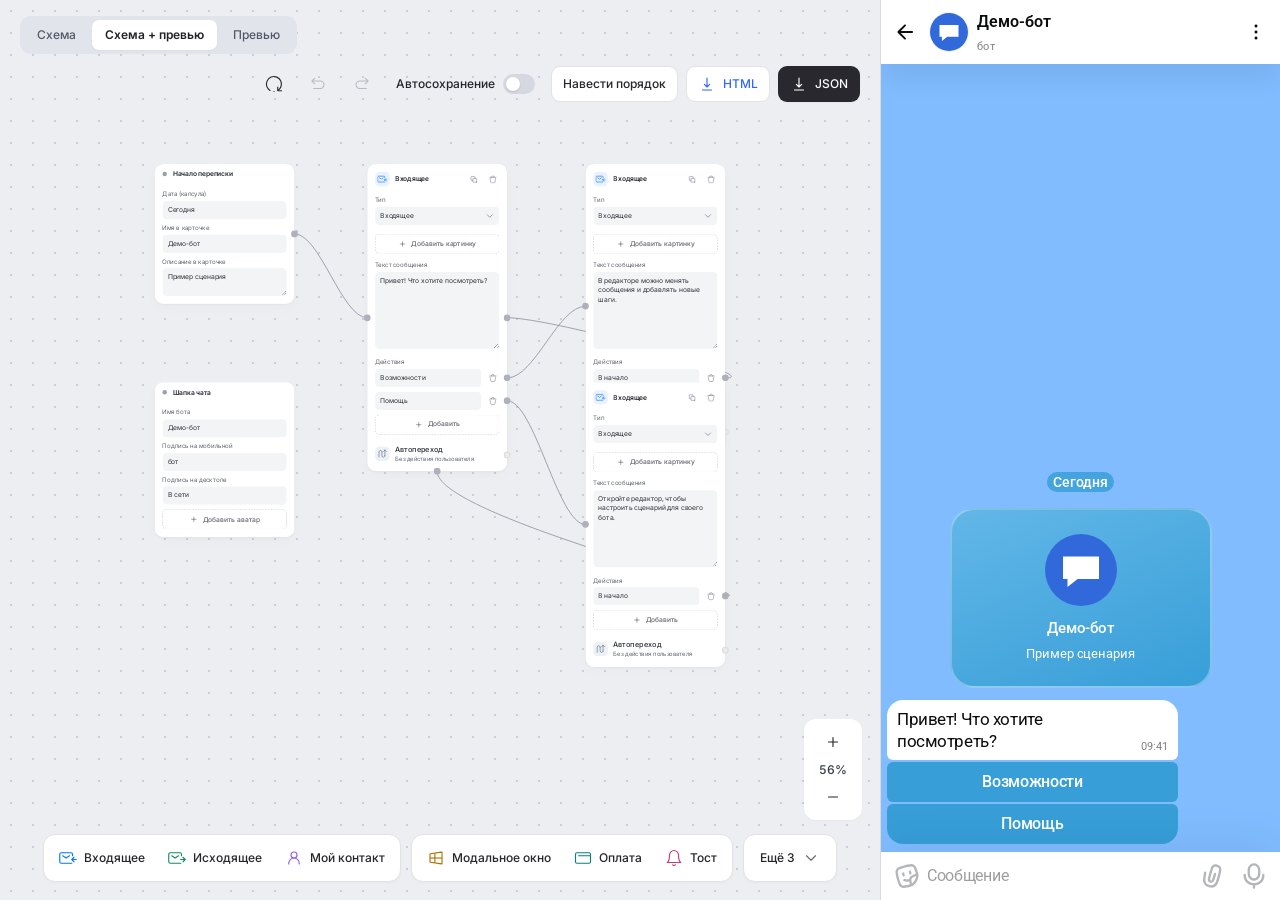
==== commit 57cb6934: "Reuse image uploads for bot avatars" ====
--- a/demo.html
+++ b/demo.html
@@ -1,4 +1,4 @@
-<!doctype html><html lang="ru"><meta charset="utf-8"><meta name="viewport" content="width=device-width,initial-scale=1"><title>Автономный флоу</title><style>html,body{margin:0;height:100%;overflow:hidden}#screen{height:100%;position:relative}iframe{position:absolute;inset:0;border:0;width:100%;height:100%;background:white}</style><main id="screen"></main><script type="application/json" id="max-html-package">{"format":"max-standalone","version":1,"createdAt":"2026-11-23T16:58:35.194Z","bundle":{"schemaVersion":1,"id":"demo","revision":1,"title":"Демо","scenario":{"header":{"name":"Демо-бот","statusMobile":"бот","statusDesktop":"В сети"},"autoDelay":500,"lockPreviousButtons":true,"contacts":[{"id":"demo-contact","name":"Демо-контакт","status":"В сети","avatar":"","unread":false}],"meta":{"x":40,"y":430},"intro":{"x":40,"y":40,"date":"Сегодня","auto":"greet","card":{"name":"Демо-бот","caption":"Пример сценария"}},"nodes":{"greet":{"type":"bot","x":420,"y":40,"time":"09:41","text":"Привет! Что хотите посмотреть?","buttons":[{"label":"Возможности","target":"features"},{"label":"Помощь","target":"help"}]},"features":{"type":"bot","x":810,"y":40,"time":"09:41","text":"В редакторе можно менять сообщения и добавлять новые шаги.","buttons":[{"label":"В начало","target":"greet"}]},"help":{"type":"bot","x":810,"y":430,"time":"09:41","text":"Откройте редактор, чтобы настроить сценарий для своего бота.","buttons":[{"label":"В начало","target":"greet"}]}}}},"files":{"THIRD-PARTY-NOTICES.txt":"IyDQodGC0L7RgNC+0L3QvdC40LUg0LzQsNGC0LXRgNC40LDQu9GLINC4INC/[base64]/RgNC+0LXQutGC0LAgKirQvdC1INCy0YvQsdGA0LDQvdCwKiog0L/[base64]/RgNCw0LLQvtC+0LHQu9Cw0LTQsNGC0LXQu9C10LkuCg==","assets/demo-avatar.svg":"[base64]","assets/fonts/font-01.woff2":"d09GMgABAAAAAGVoABUAAAAAstAAAGTxAAEAAAAAAAAAAAAAAAAAAAAAAAAAAAAAGoMAG5caHHI/SFZBUoR4P01WQVJeBmA/U1RBVIFOJyYAg0QvbBEICux42jwLg0IAMIGrWAE2AiQDhwAEIAWGLgeQNAwHG2SmNWybFr3bBkDRN673bSyYbo5TbgdElRrMH4kw5aNg2f//PbkhMvAPVPetqkDOrGaTbdYdGZg1lEMrqnmwaSVlijphOshjMj05GEG0orLxrifLeNBwQok2raBpv96YujmTDYWrHG1ZwUwmz6SRpIOljeqqD+mQLwx08cHIzSbfs5v68JeSDUVS2CTylbr++5Qg+uO4i+p6x3qFwjvaDqW4Fq07vuEZ2DbyJzl5TVrLCSwe5/MM0tTrOlsjayxDhWO5x2UUpsKo5EFY2+Ghb78vbzW8vwCk16ghu0GZ4xMVhbLrvwBqQHSxkVFRo/x0AMDzRNP1/uzsbkSpWVJLwSuIJ5UzKWcmmQQ7dy9yYuDByq6Fc5rLl5KUeATgxISckJoP3s36SdD6ism5AM/Ev0wb6Il599bqiliLFhLc0wANAUICUYzR9l69qSQ3xLQxJDFPkOhf0UgiUindpv9wOzxt898dcMBRBi1gnwEW2lMHqF+/LtIZtQ6rUBedrsv5nSv9Zk3XNqKIDH7gt9n7nyinCzeXddGeu+sPbH2du4jc3f+AgEhIjRQQCUVK+IgYhIXRK11Eu9u50Od5N+svLd3OzJpURCg1ARKCFQtqgSAWCgmi26Vnv56of7pohmCbnRkTZDPGpKzE3hQUMMAAjASsxkpUBHvmnLEp040Fa3E2uvzNxW/aiwq31o/P67+qbtcJOn9ALQEmfmjhC8m9m842fzuzBFfyzmyMsPvRL32wxV1vR3NnKoJgiEYABW77GwEYUw0pwcP/nyp8hQMg/4Ty0mlLS8U9QYoRqNWHFr1A9Z/mSps5QE6JhOvJSlI+9yZp8jPJcmGTOy4QbIrZKwH7qy376irRKlY1qs4V/ptb3ecF87jQih5nGB/pYigWS1jOxjijUs2+0wCpgyQHkvJp6UzncabW5X/I3/T5XH5CAHkEGLQgtTqDpAOXmyBpA0iu1hC5ujLpqN1LOYCkfIuVHEDJgU4xvy7H+of0vfcrpcf3d9+zaL9ffp+ZxG4jhEZp58geuqgkSL+jzZs2UtYUGtbvZbazGxJr9G54SKhSREJovu7v/[base64]/3T666w5AQ+WLd/121993QfT9kR8f+cmR3x6Zdnn24NdP/4b5AASoKNdV99o8vmAkFs8UitRwlWbE5FAsWc4RWiQDAX4d0gCQhQEBEMKfKNR+rcmJ5Qc3ynnMPrzM5jD7mBhfxGzwgDPoY70JAR/NlouYsdvILTnXNdnexEOGBBweIV0fBjj/ZD8Oq0HwqOHtMBMGut/oVuBRhNz3AQP/uVuCojy94VfnxQRt6iZYOS61n3/UvTMxP9f7+Px1Lk6kjG0ib4wAabdQq565+0sY7pw4P5tbkZfvZ8B03FNSsvPdNeI3Z1kkh8nls1m0zztu1aZ5TXV3En87es63G9jbK91w8YcTLL4HkTtG/otAzOop18f//kiTkPQrbvvNGMBNpZb4dgKYzz8evnzm3TLovIhkaZcx/b+7dJ74tlcd7V+grrlwmP4dt4RP8ML9nrWDquQOfryGy05NwTnfOj7DoixTqkqVu0x5XH6eMwoGfe5Z2LoNLrs3tLfqoKoXjnVWcKwjoYQ8vwwtl1CiJ/celutVlY39uwJn6Y19tbsTJaXdrku55jOnkX/Y1WU9LOQ7n8Hseji+6g6nDMAZlgTDuR/A7eKYDxPun8h5c14y+Bq9XO08A2jbwPKajnWe5nR/mJP2E85Xju1bbldFX+U7/fzea41unZS8ug/frjQ8U/7Epcs936K09pVSDdNF8VjpOg7+jwhFRUPHuAze5/uxkfmdmJzCccuFNVY3tuV7+weHJ6dnhEart9jdnkAoysQTbCqdyebyhSJ3Odp5QY1odaRcr0yt0RtMZovVZndWVvlq/MFQLF6faGhqTmZK3pX+V/a+/AOEPgCCtdpVE0THyEKzAAKTS4hIV1SWuDcdrbYB7JlBBhSCyAhaPQEqxNo70LCoUhjosUqDEw8xB1o5mTCEpPmFDm4+YMZPDjzoj/[base64]/lN1gLhNCdJcAZAHZXMSfyH3OZpJALoTifAJotj6zfDWbzk55GM+wyrs5o9KWGCbELPihz83YeQpjThszZM+/+uVy7/jxiK1LLDYh3LVn7UwNEfLasWwq2C5du/MBD3OFdZ5pZcVyXK6TY0yorSwhiqijU8tTh8G6gtqp3M2bwyIZUiYmO/3hEXCZJrmCpWoIuU3WoUpZttOmZdExmSaR3eawWSON9/ZEsxQhhGBlUw16qG4DFmrb8PoRRfJxFtI6OvW+xuHNrXZEB3X5699pq43AYGrVYTB4cLlEUeHZ5hlyTARoWz9+0RJfwgFAAHJCa2IVCgeVw2v40yZeHZK+TFw1oRuob8X1aRwe/gUGw5aShsb6fIqN8EE223ebdSJKnX6svpKuHX6CNs2URsyv+MtknOnq9zP0lfzftz0rchryC2SdhTbF76rKYiBgIADfGAi9CuMLGbwQei+F7DUQfRvId2HXDTB+I7H3oe0myN4Bgs+A/AzEX4PsO4j/DENPQMeTIPoDAn/D8Rch8wrY/4GRN6H0X7D/D6pDMBxC6JAPE1wd4Ntk+AFQAOTiogN/fNjlG9MKxPFi9gh+hDCScMZ7NGU0c9bjrPtZ5oWgS+ZzEXOZNxxu+N20vVU4n7GMXXFftVwNXE2/jbsTfhd21/velsd6T/Cvcl9bv1d///UHvw/lH1GfUr9oqAXrmQhZf8aSAAiG0jssIrZpSeLRVKNsnubm59IQgIDHVyyXRXanrhUAnPp0goOIbvaMp1J8TKTHas9Le+BK3vKd7/y6qefj1vYs2Qs0gN2tvwBwo92S+gTk5UwagpU6Bw9Q60HzB3fwcbMDaeDejxlvOBOAwC/oQQC5DQD0fkPDAKSgAgFBAgegHAqAMcDHlypNySOA059M8xIE6Eg+lpdgQDlM5h8/2uw1Gz2FFAw2OGBgyV1mLgYy2Srspk2yLKZNVC+m9agod7eMwBJ6IpcfljKtUySHTKBcdYxn0bYBSqZCF3Z7iPxNGPmko2jW8QIUO2x+z0Purhf5FBkK1pvGAVk3Xh4/qBGjc8xvbQo5hzadLlVRT1FvUw2EodSDewyvu21iA2LPOkmKU/dTz1LvrURYMj/EC9wx92bT1B+YncT3xwDE5NOUS16baN40/0/90oDql2cE1SFNWFuri+ijW8n1e57O82PGh9/Y9fFLReX/VZ8+c6Nv+nn68Kn+F2vq0AvrpsY1iQfZe62430p73dF4UdxSb00s4i6bpitz2bLtbL20wWZvXMu84rN7rLrP6lc25WfkUrZDsGH2d4hd73MmK1OudGT7sQ9xPmy2P/kR4UcvtfufXJwqzl7XsbPGm5UH5otvwNUJAiABDAQTMqQ2FRpBaBqx6QoRkfEAX56Q8L7cGTAGXbgc3VhDeuJqDyDQE/EymdQqKUwONnCf7109+HSDXidfXHfISvxPukJaRwy97BvBBtOi5M/k/QDC1LcLErEuZsrtu8YKUk2IgdMQyvR7JHOO3EOEW8rMoWxOFY3n1OvjtYFStvt03GAYzLWiUG69KfZC8U1QcaHmyyOo5/BNLkK8nNcnUUT9DiKVQ6d1gNOXKXEJCw3OLQ7kQgyycVRXM1JL1sveGq/[base64]/j6Nuuj1ZGaRw/ULDu7xKBNwBFvypFkfo07ziDCGTakua8QuXoN/gMkpz1/yiehV+N02Wn7p8lHXdypkVZjh4SKZSgTazJ9z0niVPEfIZRVLq+TNyzlHmnZqKehI//vIz/TQt+gDx+Eg33TIatbnFXTkqXZEPcyJWHv2Vhucf/yjxO+e+St4+TTs4bjJwh6k2j7qXtPJONdjcJWuC64xM8zGIRtHQpBAtqV4lb+5oQYKUG8rwo756NV4bz9zUt6t7ZBD3ZCYjtdIp5gTnLPJfs79nzrlNLi71K5FvHTVheQlh/2hUfsxF+dyg0GiGkubgGOd6SaaWKEn8Gm+SZfcAf/ufJDirkbHwErl8JAlvY0lZ7BoXTn50LfVq7pNiLhFtZ3jlhI+WWOw48+yS7gnh5aKYiKErZgetABfKJHOlNquIxhQYD1KTao7OookGJEJhBWWJapiRJ0osk4KDGoQXhUPhvaWLpTKjG4KZO4Wn+qEBxjwRX/+3scSNgvM+RXQpbGI7t5GqEAmgViD9X4w/PDWANDZ8GtqPPTBsmuopJvYM43zN1BoDyEgf9R9kdqRJv1GZsZZxPVrkLwl/dbXGrKFUoskyiwPtGNY/gKlp/kauCaDFk0b+Kx9C70LZjimU2TpiWhY2wyPapGMOBdSnScfUOVtapLzY5TUxnRKgTNa+ctcm0V2FTbGlDxagmVJgbRxi6h0cfPWAIkSe8ynL7sU/YkZB8hSDxEsh6n2brJD3ntNsTgvyhTnsULmP2VSB5qOfAtR2cN4l8JL5GLTunMdQAekcAWX32akoZOgU7kBYRglc3VVUShJv6I8ZKux1ZNWkidkUAxyLYFRw2w6lJGXpdwrHI5BnXSL8sIrw1bxQskXK/c5jpC6pNFGDBppyIiMuAD41XVPgO6tPdA5KiS3NjBglAN2j2aSUmwOlw42c2A2pGyEnL+qTxUkVbjphzX2F/nh+/FLsnoNBc5dGd54fvJCBNT5c3RL3JaPLRhhHHybomAOFJhlfuJVRE42Z1tQZTdSUabFmB7vHDndIUAGXFzyBv+ow71RftepQYq3HDBjr0ol8pgamFlYs80nw0NYauWShGlKf27t07RiQW/MCM+VL51rvC8NP8oHdMfEaaqsmanYdjdDUpFGYcTkcE59omhC0tyGpTKZOoZ+0xbnPfz8uiyc7+JiBEOGL0Lse9H5w3Q5j7n+hd558SpIc2bX2Ybp7ju1GbLGDMStosZYEUWjWMSIDGfUAZRU0zc3X3RSnVcfjXbNtNqR6lbshW7Ohm1k32IFR02Rl07ykiUbSvQ/hUi+/vshKU4u128JI8ZKkHWIqv3X9ilQPNmFM7YR3jVx9yJpQzs1nukDDcH83FbOO2pZC5oqvkR5mBzYLfCNtdQbfZNX9Z4L1h4zNbyv6Kwptip3n+kcbSlemP0R7AagvQ97mY5A2Gcw9ZuFphHnqZGzY3O1soy3BXRdQu3horQHQQcUozGAGVkic/FkzGK3iqBiZte8j4cJ97vfWBOiST2qEqf7/s1dNNGI2KRqlwbkKk0Q3cTjlBRFVVOIpJpfK5TmMh2yTzbl1v6Temi4iZRMnRO88vW9QWGRFv/viBpeEsAqVQBYgpXA6lJgTdo5oS+B921OSspc39XTYcbuhJN2gc5ZRRlXjJUMncvVlzso+yb+Yp8Kb6NBw9AZTz94h8+Q0Jbkw3OkqtjkUhymXOj5MK5973maXT4iN4wDRznfvcd79vnJs7FwdSupFrrJI2GYoO4qhKCJOt1pdRPkM11OuH/hdiRoBWInkKGFma5NwIE00xk5QCJ9Y0+sL8kaq5gxMSpdPEi0KCDl+TONNtOAdQ45LiXitM8/5nEgAovKxEGWSEaMiRxDK1d81oyvFLaO0ZbpGGI+Dg2Ad626XT09UUYkSxzszKl8lBLEOY3S9LDXczJEf1+73xK2e7ovZmtGpoytVG5lttilYOLgxd7xG6j8jxfX46wDGzMpyBT5arq5wAA7cZ2YrZzdmMFi6P/NZnXXnaOYhTrAx9c4KfoexDHAsHMf94SspmOFUyVZWa/yrw2YBLGJp/i6SOH8Zcj5Pn0r56jCNtp/x/6FDhtjlEQeEf4Wg0PzifOyha2/7D/W/XznUDGjzoo2ehfIG+o/3g/s/MmdMx46EvH13JMR0fCb7Mn6gIlUMyZFoUCi5mQE8Ix/+Sm25/EyyQn5FzPPhGWf6U/I0yBKt7NThAc5lDyAGtGr5oRvP9x7a+3Xl6m4gWaNek7x/BwrVhfC4zeCA9CMO/SEWJTEr6+C2GNRYPxIySL/jI3WUcAZ2YOaR0YLf7lAKGHFeIC2YzdtMUH/rWd1z01seGz+jh9b2R9l4LuxL8axBLDoXkTNreg/BRuchEs7Cho5qtK8vjXRLkI9WobxcTSjBcqd5jVHGAnSBfkAbRZ/HpJpXW7Vu8dbaLF2F1CAlNnQQfD+YoRnLNjInKZkoUjnziE9ZBOJ84OPtZNstpbiMPcxgPUOaXxshNx7zZPwhcAMqhIgR6WdMxo+EvHsbzEzGJCd4y/wKeUla+DTA46/UVihSksPDLHih1UkAHAaeFCH9Q0MSi/95weEyMJBJBnLVt48/rEhf4vHSVx5wjqccZBW0BOKawsJwDa0BhQ5ATgzkbU0PJR5aAARHidgDzuhcfDMyDn532dWKuJ1pG7kxxznFjfXjsrntuoKkw5rQEO87ssV7ncNswt6Z3LYNc4mQyBeDsM1IT/Zdw4c2gZR24yyKcbZfpyUF8/BO4w4QC5ZrUo8GJPRkssiFFYQehJ9SnGq52tk75El2rCQ7/8BsG5Iv7KiTaUJbzgmrEKedujUBIXu4j051qxrSaTxH9/74ej+vMkLfUR8oQyNMuR1TYBt6+uJcXP2SjMBKTeqxYC2DOY2+Bw1oQXQ3tXT8seYE/hLdFuvXH5lQFizqCU/wTMP4U7yPm+sElVaOeueVzFJL26BMOBZNzSvsx8WHi1waq2lLfeTJAL4xjY4LrQ6Lj6/zI5URmETbmMQYNoffjaxO3ZaKPAhVp9Jy3epRIL6g+2kLR+ZoiCObbrjd1BaTAv/gHJj3UesJGy8SNlLfkd2SR5xmZxKnWnLZTtFbvR1syFMia23fkLxCWpspyC0YfN1SIXXUXyr3WNsdftSlqZq+1EeO75ahO2YSjtSyEhJaYslZ8R3tDUv0IH5jHrPSoZdyzngBVHwB79O0plT+kbZne+XBop6wJG9QacVoilrebyBnnORus+2dquJkH4liTOy8NDJaxW/LD+QQfXjAxhAzgLatgayUVqXnWaZkT/g5Ms/uvSC7LZc4lZlFlLTlZafYAGzwfGphbkb4Oyg1DnRwfBhq4RnB8cpoWmwskj4VKZRZVDSlVnkToyzVAxxNU5rYJEl+HnGiKSM1qTGJNFZW5jXdlArw9dWgRBA/37BqT/dvM/FkmHqS2hzozas3BtN54vxbQ7+wVEqTMY5pjCM22VMP/AI7Oi360Bnhql5k3YBtUbri+IvvujBJdlf1mR76TOw1dOKHrgvwETlEGCOn3CHAmqgG6MdcStxRHaJrkaLfq45VHab+GhJ+pQ3xBx9WQtqvw1VjBdNRT68nHqkTSU7k0+m8/LGD8+oB/xOfdAYe+lYtgihNdL7g7DIs3/V8Yg4uo/CjoiO9tWNW0UsVze+029ezD9vz/42pNyqo537t88HXS2nVKVzQNLB/ZUqtUS17xp///U5hj9QBHah4qDBNnz5yZfjBAKBVN9cf/FP3zuSJ7ZezYLPXmBTkaLVHpYv65XV3TG4aYgtZlLFyzb3ngssbticB6Wuf+4Zbhuh5Glzg3Dw/iS0kX3WbQcTbW/ISTXzGTk1eM8De3eoVkFnnlgPkbW0FDMHWfFumHPlJuJgk0kZaOLIQwO/sNet7EFc4f2BOcmVosrWt9A6VRZxguj72VTJzzinXDiG57ZbQNdHavk+BLNJxm37ZvKv3YVrJpbrm4usPs/oM/j1XnWLbDg3UBVOKGz1idoGustwrngMVyWIIW6JBpuRlBvCNfPjL/HK5mXS5fFL4PiVfGym5GhQJJCdVPHTgZXyO08SbK2OcOnZQfBB8clE79LBBm7trktfeyyHf6oXl3+5uaW27xyt/2yfIkTnf9qNG3ZN7nzRxKviN3/07c5K/[base64]/KuE1zaX8h9vjmHRZ+Ol566ME5JGZ+To9wTwu8KPsZzrGOaYnYazzOg4t62JyTzUfER0Cm7MTXRo76ueli7a6gC/tZBeLCIVbwhS4nnfvEf849OdwMGOjT4S8z9gSGUHqMZAB82mkCvZR1O/yO+E5oxu2VcbTEaS3nbvA98b3gvLtgLGftGCmzSjpkzKnGLzy+PNGPxk/I8+H7MMuZAeRkRkhQFV2KcFwqPJV/0jeVPUQPawyOLy0N11TkQKoak6NTWydpYOuIoRoCZShiiE3UEJ4mR4CNIX7Kbn7ydFr/[base64]/3qHYafSVQ7TPNSguE9IsIwL9EEjMRU9sgA04Jh9b/MLG12IM7qQUyLTcrmGPs48s5mCiC9e+75teuJ4sSKxvyUtBNGoXBhZ862sk1T0dIs7a/ha85ERg8kJTCGRlg1a3W9MUwcJ5keykmPw2fMqNDObGMfYW9qPbR/RiIZ++PnI3mTNd9MazMtpAXnwXxF1lM2ZG+H6K1O7JYa4qywidMteWzHSH0S1sZr4qg1zDs4p8C/xYTa/bQ24ZP9K9/lztPAjZwgMLLan7grPdq1MhsfGMjGy0mN1q1wm6sryEo/lZtypbq14OFNDh8SLNC4v1ehXLhdHx9ZM5AWG9u0nxILE8B6wcUf65c6nUyaIus7kvR5KQzxmMZYjAFGN08p1smkRkIc2eeq7n3s1jzSNLs6emI0lh80ayqKSRvID3AqjPcgeMR7OBYGpgX11SVQdDfHKRu7JOhcsKu7V6VNTJ7DBlsWeXR/EpQlzp7JLCwazUyaLW3mrCy3K/gAixqG4IJAs5MRXh/C3W8+suVeGTkzI+yPZWVlbLy8/je/[base64]/Iwl/diOg9irgCx+ONhzOXSe+cu5sp9BVbPFnaa7gSPnGuzpBtoP0P93/JiVIJuJCzsKLxXO0Q3GpVY8jtFizHi7QyykVypfBUoLMykxW4nOuyLV/+6FzrUbqdpKyxsi7T0iVKFoOhxb1Azzd7Xvi9zGvDH5q9cBwRx1VX7fhtOgqvglYYmVpdWvDYpKWUwms54c/bkTFRhYj/J1svB+zAxqXA8KmUSvNzqLfwpZFqPTUnXYpQ/z9iHtzIoP5sql+tOdUMYpqakodOa5Zfw2TOmY4dD3r47XB99iaxLuIGydHHEJ2bt+Tl2++xiNWFlbdnne9N7g38Hu036tfQhq3Erm+Mdz+bvPIvhPF2y/09HCXlgTbMGg8CW2Zp2eT65+1XPreTvS7g1U8Kua2+rfVHX1lbHPqEyxTnwNYKbcF8fpaNPJkHp+jKb1hC5CXqz+7v2gzE+9iY73fayNraRiKp31wtPCdPqVaY4wq9vC+/rQ3T0pDx5FRHXFOfQsFnzWnSpKD+v9Nh9ZldHRcve2obEdF5Fs5n9rkDHNejFs7WlkrWEJjtfnJsN1pHkazFF43nolUX4V4dWj3H2moYW490LqdWDtb0t8ot9x0THRZ2q6okUFU1VcGyCr85fbzvZ/7muXl9YvBy9/zTjn2B5yE5feCZ9xrU7N+GAVqpEK5xdLHCLrLhSkPdMeDD/6ZX88qgBN3aRVig5ymcfr2SY4FSnQDrjBX5MS9zDCD2U+Uf8m5XGjopOZbN+v/gtFRmVMlT+ZO6Y9jISM3pjaIfBF0Up8a7ZFwt8eJWDWYPm9xhihhO2oP9pZ4nMwZoK2SfansKZ0KIBtbSRUx5h6Y6UmI4E6lgFJ3C6PSkuvjlJO2JELSFHMBUFurWGIYm+e/VqGMnfiK4konQfN88O4Y/0z7XD9xGkdxC8viXrxTP6Uny1ciGAHgasT0QnI0QTMOoYNG7fj749XDG+6K7i31IUewjXwHJ+/VheS1x4XOMjg+LBDM+iYmsakVZiRSjKHIzED+PPnevsnU8o8NyuFM1e29N78/vQxyGwpazIf19RQjU2FbJlu8w7dPHo2uDw2l1q5VmvgyFmkMaEDAFCIoN0IJ78JKvkf/LBVvsd7EFiWFV4eEjVADHDNy2HRvELs9L+CN6+iF8T1LRkQXLxcR9mbTQjMe8klv3W+s+6k7hEDpO/qG08Ti72DWd5uLnFe0RbChRDx1qONx8fVnrDFp1WVoI9xs/huyDWOybLVCz8OPzRW7C3vKYvl3uq6S6ShBbjNHEg7dx4ucVUW3IcsJMxvpGEFHlxwrky4n7iYbOBiMgxFP2XYnDQtwpxeIx49MkuzGFyOTDe/zUHBP4wLDHRLDXL+A7W8TrNNYfOTo6JzUmm5yjOrcJOTmzNBQHfp1Td+0U5CpOrbO9csuJAumUqPdPovr39exwhB9C+T2U5Xyo9W2FaN4OGrm+i/5FjUYPOVpwrwk6chrPDcbHictQck9va1drTByyyk+msGHWx5SXnmikOmKATp4upLCJz5z1mnDqhB088fzCC2PSKXBzx7aKYGaPVSfzyvSPXHfgXoEmJhDe8wopT+32GUhwb4dlEFbV5ueMvmsQxgdpiA2TFyY+o9BPgUWK/KZWDSrdIQblmcZIzDOs17U9amjFQWRYNqDBzsI2nfeBy2Yx08xM5AJZw/8BlqqdrjkxzGpjy+gX8E3b+KD+LGJS3ZYilo2adYWxnbnVAJopq6YUE6DPgm2jG5jVjvvFbx/zW3RVQOr60gODnkGTsQXMvch42sditS7aHBLiFejp8diwCYUSO7ofY9VhgJ6dtQyTaBEJgCC+JuOxagC1Bv6nVvn6VATWEsJA2r/dEQk0AhVNNBr37Ugocj2IwIkfa1mdM65AYmQgKNSyTWgScEl7uTtqdFsY35p8z6vzAdNuy0XhZZAxz0/zPstzyl12xQaKL5Ww5tYSTUgKGwHfQEMOjllMpVO/9Lp6YMMBx8wf5wOHOcMcLDVufgaxRx2X1dOUI+BcGRduEiWq9Wk+dHd7k0GS//b/XrwhOA9qVZ7e7+JRl0wiZltGWJk4hticCHZyDS5JD324ZUZamNpEugPPGybS+M8e7do8O9+4Zmd4ffpz5dqZwZ++bSv7Trl38R+/K+0DpUAO/ATzQ12vRC1AMSAOACxZYjOQ5nkXZUR7OyiMPqFGlKIeWAFYlvaYHFKuy0arWA8BJYP0ckF6b6bDaaZ6UXg6n9owr8GXAonAEcru2ienEI/fLYHV7dH0RTgMSHHLSdywJiUUfssg1lDpg4QsAIxh5MdMY6tMIFrsR6yBs38QBd+1uvYUAAHkucJLdD2CdXoQXimkLS0AbNyzqU287MDt9jomtu7jAQkCyUQ9E7sHirAPu7K6jHnVxzu5A5YQo2W/VXs92qBX5ZNCzjRvdoxbgcO/[base64]/MYKR/pxJypapFaUV2EA06AaGJR6I1snlrK/yPTUjXcSEYc+CDjWW3p5vkWLVsVDQz2q4S2bjXXCtPpUs7SBCVDIdjbCKmazgUdCQwN0cTBxDzjCPx8Ief3J7FCAJpUoD50rHOtQZAZCNDa7lYIxcZZaChXXzy03f73KefclDTvmM/LQOa5Rum1BoMAD0Ae+fhX+0omUu5xw4NAxnXW7c08igtqoKgVxOD1US5bZLgbQF7zvC6yK8UmX1G+3P+ti5aQB9A+w7pUeNEW7rV/c1i87bfmj+PTjGbgau0SrgKn89f5j8t7TTQDSOC4mRQVLFFMXnR6EbLjkLKzklFtl7RhqFtq9+F7ngGHgD9lSTUmVK4HfK9bxa9VYJrRfIhVKJkKzlRupgTfywg50FdaVsDyRttmb/NLCPL+2bhK9L3wB2Ni3eB2NYVdojZcl6J/NgrYI9sG3FOjV0HmsCN5WkcFHLKgo22HBUV/[base64]/nn7VC+qvtuwuN8fAlzL9YR4MtEq0Bb5WVvEjhKKiooNXegkAuhIOAfPv0afwomP/usp73nm84BYMjnhIk+UDiQ54i75Fe5C8qVYqBHWi34J/BVwY3D/44OCD01EHS56XvSj3U1zRz28WebG8YGheTnEqnXYzy1wyKgogxztyiGK2Yoliq2MTsZn5g/iVTgrVKLay7bGNlR2WScrByvHKucjW7m/2I/ZEiUdmukqzSy3mWs1XVRLVMVZTzMOd9zj+ap1q22vNJX+lw7Pm8SI0reUuTN2l6aXZrijQnNylu2rKpZdPopkubvppQtKK0OrX+h8hDoBAUxBaCh8RCDkDEUA0oHBoMjYfmQE9oK2rHaN+AGcHYm+GbKZuXNj/aorVlSgenI5j/t/2CzlOdL7zffBldfd0DujO687oPdd/rMfSy9P4J8Po79b8Lc+BKcG04Gm4H94BT4Ux4GrwEzod3wQ/Ah+Fn4bfgD+Dv4L/N1bYVbnux7YeFvIG2QaPBX0tPhAiJQJ5G+aJCUPGoXFQ1qh3VjzqOkqCuo9ZQL1DfbeTQUDQCbYV2Q1PQEegM9AXMFoynoaNhuWGn4VXDx4Y/7eyMjhndMvpr72T8n/Gq8WcHFROESbhJp8ldk3cmG/w6VCkNXgAVKRAyQCTWaEoX3wqkRg2R6qBMoUa9KytgShEvciXC4/jXQCIRJkLPU2Z80/PVJ6JdkUcObXbL7/[base64]/2Dq3cBJhfWh9slGWYJ5zuGlC5OmWaxtM6comEcUF2XPkDL39I649qv1SuMgeAWtDUMe2oDNcoI2lTJMx4xrL+KEndQRvhaIBFAtPjsVN2ZcajWHTYjVgEG6f68zOSTg9b/Z39Q8EeykZ7520mUCKXyqWbMpGyGjezGp95u0zUiiW6MZom4eegZkLYIxm9XlB3L3x+zZry3qhxcATBvw7CMrOzW9zCOTm4bkknLAAP0wxNAxodLRdd0ny7qLLy45D9z0uun7jA58McN7g9D0andHVWYxWmWyroQtIiVqF+M8onDH63r3cHbfLQTbnz7Xp3/b7uZyH+x98ELvaA3INIP0oJSOZGiK9fG0vWB7m/VhXyjRLX+6ERS3p5tG8NczeAivnwJON8511kAsWEaqhoKhDzQm+2vlZJrw/I+tK4vKbUjYEn1zWrN8V/[base64]/1C1bWTtIvRQirTTpSLedtnSukC+r6QpZ/ASK+VgigppZrXW0kBKHlJxqoakBX2dhdexGXiNxOIcq0uoUNC5LkiTdsKni5ztumLe1ENFu8wjfMvvJzzJ29+OB72M9SDLgY5hKcnl9P4wyjvmd3qxCHIk7CFYqixo1t85HKOAMWWpW3AwFHpe2L5pKJpK9MtxlCE4bgh8FYo0BPBTrSmo0uCUmwivyXXHOCyum1/OtYkSp5RxOfg5LjDZndbJPO3oWzfavQRmfZpEtiJLeqBIgGOupX1hkiA15g+vmlRQ6InZmfCzLnF21Ib6XvC7JoZZR6RcAtUlVeVR4VmJZhwOW5cUO3k4ugsKQcqzKIjp6/WKcUiRxETFgOuK19LItMp8Uqi6lnGrKmSrtOJ9KnZv0r32gmpy9C/YagkoKMbZBaY/XoM1FrmyXSv8pmDFHDVORY+D3w5juOALVR9aVinAouye8aJ+N/n6bZxyHpPV0u+TsCfhdauYmYCvcQkqEkRIoJtcR0uJLWb/1qdev4Vl4NAfJMdbFA0ve37YZ/pc9gn+gKOX3nZZX/wNX2Vv4/vE6fIAp2M+BM3KU955HDYGOCphRvngyezHjyD0cgQit0aDfHGM2JT3jmg9+kSNDwbNJWGQbfF/2thW6DdL8yWXgZhanMizaJTKbkG9SuU4syzZMb2r2A/Xq+vonPKZkxd+w5sRm90zJiaw8flxOa3sD3koW58QyvJYW83QJ87DNDvLgQma3eVzYSIHRCSox6bW12p6cbrzXdEdpLyUDf0K+/d8ydPHqlRlR/BThDrOQdBlbwX/zjEznbc9sXXOiXW3UjCwpLCvDrF/NeaXHYjBPxqPxDpmZBZE4UnrrNWZ2JFvt0ajDIMkX7Ba7VwhWStRtOfWLcESqN5b6lh2jEAmLa9wqlDN1mWKSl/T/T9DSl5fRQbfx/ovwAMNV1ZDQM7iSz7LD4Mi01xlWRsNLWK2kr9G8lkebHqnNUjHfCgH/kZVcIBaLQKmDwNTI6GoxpawMrkwBti3Pwh6uXtXcTL/Ms7f+6rrGsXEJsuVrrtRAJHH4IN0BmNanflBHYvDBiwqSjQr+5yrdkpwQGIW4QkEvO9iRx+gYJS4/8+6QeFwtM4+5BEQGtmnT/29Smdxyr8klGWJ3WWpdas2oSZuP79AbEv4JpQyfYswh9casLrpjQM26vS0/v6CAbXsS6nIhDHv0pmky4wv7E5TqZlWkLLSQptfIE+i58W9UJL+uDL9cJsNXqOsY4R6XnbYYyTloPDysFua/11s9smXzfF0q4Xc2ED/R7XMMARl9b1z0Du/3UjmlhKdmF54mmoOVtXeOzN+rNSqyLfHW5GQS5WC/5hqxPmtIJF9dKrPtrCTFuJJGWXxVhp9QnnbzZGC7ktJtSx++noEgy6qkpSklWTP7usnmdDg9Vc7u3FR/RHkIPOrogPXlxY4fO9HjOd6nZv/XaMPqugzZ7XlqSmEKqQz9Zj92UCLZzmH/lDkOjLXRaMk2ljiOoHpNUpKdNe9c+8P9QR6GF53Y0+Z2a1Dd5EimzmAqMGGaYHiYyhBrFie8LYGDpy0DXeceLH+2odq2gdRpgRIe70O5XZ6Kn9T3CNo/nlSHP3wSypD9hXcnqeEyeZ/Y+vSjEC+YAnhbLVmEC1hfNxweNGJ3JNEgUaETLdEbRw/tF5XmTtSmYTHXFOE3oQ3r5ypRiuk+jrSaDcVuZlwO6uhc0QU5p2LXRxbux/IaurCJmgpbj88nEr+O+f1hOGaWkkj+aGlLwG6F15P6XEzXj0/5unBGl+Ys+/[base64]/aLxdLBHxbCLDDDF6m8/aioBqrBLFktqqhPRaenpiD+NTINULx9Vyiit1KuFhjpn5uXPCQoEpOK/pTV9lX4Z3IVe98YbgEpw2xlEx3PI4Qi6qdNNNCH8cHY0tBWFiAjkdxo5MwfXps1H883/Twu68jz++nNBDz4TjCk4FJjW206p3j+mXgWoslN7fERF2Y10ELTy064x/1ZZt0zkdo3nMxp+JHl4fL784ncD/mIE4bWUrhdtLOeK1/C2FXk0ornlWSx2sE9z2knm5qzDnq8z3oxp2QSjdWaSCwB9M9q3y1VnvTNto7Jhc6cnvVN0v3lE2tF3MUTF1fEvOZ7hfaKDNTu+247rtH5XKYXO6ZLHKk95oY4wQuLzie31NB2muJTHutaB0rwG1kWFMmZsuwSLUGnK3w26D1wxcu/GOgMFQd7XNEqzq6QYoIrfpO50r7oI95ksm01qTkq5YjI4FpJ1wyvLAGzJvwsPh5XfaG7r1DVcfa+zk8bktRbvw81tpVLEq4+ASFIqVXQxU5bz9ARKYDfkt2FtEhyq18lJbQfOSlim8weUs1BVfiM5fwW8joYWiCaH3QDQnK//[base64]/LWUh0U5Gq8uK1cAB038SykI1O/C+46WYVyoiMI4X9TrE10rSYz/PoqWOO9kCND97+uqsr7dE2K0gw/29AnM7FwJo58vO2acaLxWHUkOW8hEL/vMEayfY5OTw8KN1a93rAhw3MsyWU3r9o623Z9grCICP+xltOb9g5TbQaHCs6BIUgciXqDYUToJhCkdkvjtdz95JH7sOkSi7xy4Rk9Ez5k9v/[base64]/F/7cyoKnmLjh3DfRw8MQQEIzNLUeZxeT1Rudg7l5kOsNbmsTPNnesFmUnHfeDSoMwalMNHAEqWJtTNgwVqlxSCvFoU7tYxDZQ4YmJ9bQWu/3yaRhACkeImj09Fxkj5/oHIvE/33wDooMwXns1mn0qKLRueMEq3jnQUrmTNQPSIQBCSQL/fvRh0GjEVPjcRerUqAEHvBSc5Px94i+XG6LVu7e/lm7fBRosvxU/gCDf/orVlb3ngtXjNTjGIwZmUHf5OIR8dGLEn+7u/F5DiMPNg/iDfIFuQKGsCU70DwWVkIEeQbxmZIPBQY5blbAwZ5aKj4BNk3Xa/VIIywgDjtWCZMT9z8ds9jKRzvym4IhBYxTDLHD1Y+A9xU0OUMyPtyY+wgHRjQFPBMc4dRkMHy9kePRc9mzk8fjwdXGVR8+9kBFUhqIbx78DdfsI1Nsz4/[base64]/KweG9ZK6huTuNwVKTpS20qLvKLqClNx5j0gjzcurljIS89o3Zt47fzP1jBWWkPWqs1QB0g6/Bjv49Yiy+RZ6xj4u8Zd594+Y6QjFrsu5QRB3J1fTdMrF0eWR9Ph7Zi6s/nL60mQs0UuBsB2nitCKzp4t1Yfy8zasYTtvMZp491soLGENfZOKPMJjl3gFiAVH7qWBRzS76CNG3uRcSt4lPBIAl9LK1bGoO5tn5NcSzMxTkIE4uMqKW6KxUXARwskRnrBCKqAmrhEuKZWXUObKUWMHGR0Mrjz7tQr/qxeHHRJLoVilwQqWXjCjr25vq78uiLed9eh4qvxMPTP/OYk8uYuKEfoCbVrmysWuV5GgTFbtrphNmnPGHFLeCcNhQ/Wf42lLzWZTlq2LmSP161/[base64]/4wu4PCGJIH7HHSBdE4EiROd6yijPRvZD6lhpGlxxnxiTy/kYULdsuDMxvArBCXEAmRY5u8PUkJ+al+ZzrsTpuViGJd4GNTdpy1TL+TDAyT8/7s5MFD/YLpZ5obRGJxR5n91kLjEs8uebWbZASsPymxi13GwO+TOKFnjDEgcPF9ueriAJvxvua7d0XcFeIrbPJk1uLlnKc3LIGI5Zu4Tzb1CZ2os9phQmFF4TK/ZMDKSiyE1XywxBM16u5DRGKY0q5wf6tRsGfg4YAdnNGacblXEYl2pmjJoeXvLgwcb38queZphUwcTl/LUUwarOqVMxQmUGjuaXGbli4z+gJS71NVZ4rhk4NyYbZ9vzDkGrIz1aq4UhjTQCGrI9PrL83Yony7ZaUtHUpRg0iMggMegVeFt8nVsObyhtRWbo3RdJmg0d84LaEoqEmRsA9aJQ9rcUdB9X+saPveTh5pCT0v93WOj9g/kcpXARon85n8Mq8oiOpkdmhsUoJbUqZ/[base64]/4MV/Oj28QlOhfdcfAT8eshrncNNgqO9lKtlEZ6mW5AFT0biqlzYaGEumjHcJET2/Bk32cA05QTRr0kiHiHapQtJ+EcsC0O7jF71j09VU4yo/GOdLSDOUX0c50DrFtig5ZzFvQYmRMQRtvI7CIgWWliK12ocU8j/08bcdt5Vh/SjIrMzL+jMej0XDF9jSHr9AkpIewgBFItZpo+ptHTCYJUY+cJOlpSUgcw2xTl8wB5fvtlc/5WNBI5XHdKScghqBCdkQLKPRfu8095/5geIBvXnNKZi1m82EbQIkvweKSpq2DuKAnssw6JasITEeLZXK1unbmo0J3zM83TarZLDYqSgSULOf/aTRONNbBqtFPTmeNjSAGoKFxJMz/EvUy1Oy1PUZUVom67JPWqvtV1CyVe3pdL6iU9pE1+N4w9wllSFbPoYUvtbBWW39Aziu8nrDmHVDY3FCIbJjoEyMGpu3/eAZ7ZZcuR5WeYJ2kz/aApdhOYPNBskyKFZS2pAxrlJKwPQa5MQxJV9LRBclWrm0BsxHYPC5yMo6nY/ttNidUjRq9771oQfcbtTAHgM3jLvNtSufJ/pLCLixQJpXE/Zok/VSo2yXk0BGk1dOXHzMRBVxGQ8uVV1LOCj7wKXHQo7ZWjImzNiTnKcTp7q3BvZV0p+0gLoijZbmftCkoE+qdl1nHyRYNxPVaqU6ketRbw7W8PgFNG3KMZOKw8+0rFnQyunHXWM3LB2CCSwsEaVftIWJ/vylXoZA+51xSfQ9kqiGIUmVREnuVZylJzRtQu3Vlj5Q+v2HKxvg9y3r7QaLH1aJzcMDCCWffHUbAxpcUcv0lcHDBgekfxGC0FWoTf/4jzPrM39Pft6Ir73t9/H6v85T+DE2Ocmb2i6VGF9hh7qdhzEj7zTCz8Sk6ZAqhJ3KoMoXlVEBJfrzbPe1VSahkyj85+t5LiepZu/9KgkH+gwO0y+rxU/[base64]/OVFf31UQYmzbK9MNMaUibhKGhmkPIbC86AP3u/pcORtNzHdegyFDcBkxb5Hreu8zzHJF+37+0/hJPMPZcLg94LcBJd8rDyXmYcY8SrCkdejHYGhe1wmkmmmwgVhkrUwHCwpVUJjyv/7iJAE2q7uAfF7H4JxBgqkbKTda0+pu+q6CNhHwRqp/lJs1MKzHOI8ecmLmrSDZMAWRqrypnnS5h602h5m0Ua/tiLUJ4/inH8TXTMTmbnMphXjqgMz84K9y/Aj1l6uJbKbUrCwdgIUzg6kqiDf19Ej1RrqrhYkrUwOii3YCK1eFeQgj3BKu9QefiFHE0kSZf+teHZ+lDobyJdu1KSxSX8A0FQwKK9xUpiAamTyq0c8AJ071+DB8ZpE8udjgoKJo3t4fhxoTzR2D4YYi9LFwdOk9xwWTqKLkA1SC8vF6MrN+puCA+NIibX/aAI+/CMRHwx2aegvufRzAhIZniV2iX756u+vzSrJ2mxd4Z7lBjuEv+IG57Mo6P12/GB/3U6Gh6Dkc/7Qlq7ZgvtawOFIhnX9YSYoGhi8xi58q9xjs4dNEeYlO8Zsa6Eb1130PuJ0sUwb6HTBscPpWnh6Nwx8UUtPqv85Uiwxdk/E4betmOW7umPxkx7Ouq61WhOKbzPORZv7CsmSuU8W1+Zb9mjehH3pWY/i1cFnNnnjIvELJCuwlnnXYsRvCPRgtqG4JwYjw5wYDoj5cdIHlrzz20rny/Zfe59FFBy9FXEqownYvEp55WbFo+OfDrEVLf5om8EKQWUNniNNud4cjTjPIJwZ4l9mXzewu/+JLM1wwbHJQc/Q9q9mtHcDolcm2lw97vizleDYNuVzxJnWEkJSCGC7VMpZsY/xsdVj+t0VtIGBLhobLdSSrWbOVZphrZ8Hy8Kd/rHz6DVkZYt4OsgEX2q7TnmxEYpZZfFFeQAf+eSPQ1Iayq+97MRN+g9dmjZv31Ge0u60e6uCKVhVXNQI22R1nwnVQb24yFKo7chPju6Fxy3DVdXpTWsIs5uE3BA0G81jdDo/JxOLN98pgKvVXTsnwF+dnf9nMHs9lptwZYrJoE0RkkZ3V6epXuHPPkm1KlYnxU5b4lk5Ezf4I7MWU4nC+1/AYZCXTMdqcqZsgz/mTm4PEWvDek/tR2GMorhPQQSw0aJlhnabWO7edXLdQF0uW5LAnNTmRxMoM/954Yk9xVOWihsWAN9OqsDp8GLu5aw4/[base64]/0okprzQkk9JBtycTivyQLMsdt1HsOQ22iYGVCLs/bWt0/xickYK1l+/[base64]/[base64]/YITUn9rL3T3dvi4BuHndr7Xy1jcpnCWmloWmtmoNm2H4dllGfNCjg3viu0mHaueeWQUlA89m/WQjaiChgg1Op8QYm6aLoBp21Rp4ubhd4BAGkuPhdyP1k1EnLCFoIWHjg2ITPJYCc9xZ2BqJPic/5xg8wO3o5b+4LZNpLX08/ckERbTkj4W7WogpFUd6Je1lnJ6l3/bDoJGhOkMtU0eAoJ2DL9C/YBl15k/FWIAaf9BWL3nyURHrtuW0hnQrxgKYqhQ3dyitZ7d8vF40jb+0TSjtTbzFZuSO516bpkcfnV+6FbPcAk2b1i1e7xVNKjDYM3KYW3R8t29CuOHjwjgHPgDqnMbqB5IwxFNJvoceSZNfWdPb9ZumWl/XuFzeAubInK38nDXFgLMcMyhYc2q6o0GlVjppSY7bkalSolh/WA+C33kxiX5w4Q+elh494hkFoY0WwpQDw5i5LX4eO+5gZ+dPcMQ5AVhDajfR5nz8RPSWLSFbz+340BU33G0EXG2qs+lBJWU9s0uFyL2VeUkPUn/GmOmSW2XqyusEFLJ5eD8L8+/ceDKqZJcOUdWL3CCKCwdmmx6xxs29U/hAKOFeVw1moKEy/Y77xVciwzR8iGk2kuTG0HWmXSZSS6vsa51w0TGU3I2s+wf9u3DSR+q3n66fg4+Y6Y1u1TwltOMoV+K547gI/Km5x2uXeiDw81Q3/QbTzVtAlarN3dPa4jyO442HY5W/LdXObBeabCF5TfKy5AWoWGUYoZczYipYYkBNVa8uu2kkoAue5HSJKF4TcirUoi457a4BEY1hLr4yObFvRC3uWJBRSx4UW7ETWh4LLcE1JRdty1OnSXLfuJKtpqVaVmoT6AlcwUzNoegtO//bdz+az2ImrZzMuyT8ybEbfUqL+TxTQGpPrMYui0m/VWmiln1yRzbWFGzQH2233LLzJbVrz4qv8i87LbZlVkgPsTrgFcogkyn05Ra1gxBPYhEEDbPhaxKhvDvyYsls8pEKooKuuNrpcs/icOIrI9TKEXQYZHOlVNz626ed4p1mm+o02K/[base64]/l2WU0f+/Kssm0QgJ8mzdkGNeLlqaKqohZkyPt6Yb8HEaqiBnsRQoqGXRyzcLifk/BsueI8WUh2d49+2Iw8fWPZwtaJDoEEK4KuseNnYlJmc7fDINayhvu6ZlBvGTVdFKxrmjl2EP6zYZ2nY4RrIaZt8oBLVEcGGmyZtuuX5EKK4feapGyHjyySp7giwsEDjDiPiWyxEVWxlX7RrVMUi6L4/vyBZfMdfPkYr3kcrzgCBBTAHyO3p3Ef4Mea2OMg69CJhe8X/IXLbqCv93xSWekILddqWjQyZG/nSbiUg0VlHXKmn/vz4+Ukh77lI3V0vM0Tf8Hel9lbXxxiqv21Up9mGHEfDzDy/UQjUswWA53yY003Wzql6uEaC6bTw3N59OQq6L66aX65hRtOlS7L6EhMNurjEf9mWxNLwqFgyHvXq11qg9VYhd7WJXGNUzHUuWm5pwEf12M6rnb17iZiWnpaJURtfj4WGc2hTwY4PkOQnCzmrhIOk+qAKWHWtb/b78waV5FaeH2uGQ8JzNwBzHeu9anDcr3KWqlC9cA5kMkmA03fM3q6T0eCdYdP0n/JTSAzxVWsLaOwprhZtJpL7pL1TBP8mjXkEU5yFWbpJ7cKg6zkBeebHDbycXEIvUSGjnf8aZ6Pcz/UmNqIvRCYUIqTX5FZrizQ3SuJSUaCsCzbu37wPZXH0E/[base64]/GqXGMdKIUu28VJFmfJe6gtpy6rc1fpjDnYywBp4gJcbNSkkFSzIb9aRNLg/0yXYj9/Mh7d8XbHnfrFu1fbIoQp2WGKdnE2dTUiDTiWHNvRaL3FK7WG5sRIAeVyFnAm71NigWSaaejfrkkf2n7v6u/[base64]/svBDtFh8dRW6lvXVa35dnXLUMpA3UxSE/GpQWZqQ3+45awUJM6SjJ3HmVNn8Vn93wNM9bFy2v4oso/HUD2zMPOtW0xHUuixZCBKMz4OyVKAXI++q0wttUoRXaefkg3ZHfoeANFiIIqVzttHuAjpufdJLfuu7wNN/HBZUxNeceHzjdofjY7pP3viCOXX2POiV7+0fI5OBpFL7AonVS/sJdZN+MpPumZ7AQKU+elPFHtfsBVdEHWglxD1xxI5amvJ4pFTJh681G8rif2xzOdKncvRibckCTQOjq+vHro+6HYUvhBpHQGzBMV36s0a/dZp+qZaFY8mF66+vclJrS2pnTSZzsFWz+bJI/MLQeM3bOhTk2LAey2hzR88DAohlyaGGHrkeZ1nSMycXwMMUFFD4TWZcDugPJiMjDdQa/NdPhuK6KcUFveuWlQEb3F6xMWuViK9qL81Wue4+1aGUlwd9cUbIHX42h7y859ja2su0LM20hyw4JqqhTvXSGyvNp5EppS0qu/mBLh+VEzpXavKpDkkLgfsXaUj8r5ZDTfiODj7JwiSTOpo2l1Zy90E638ROxpPeVyrlGoPiihxms99Mjx1jtvOWeTW0se7kRqVF7/v6mXOC7ubEDcIIe5Qz/SiqxL15LNiNNvRWKvG0QhzsXQlgXAiGJMWWL4DESLzd/ZpegVCQT72WiPHi5tGAtvMuvAJCBBETERWjw1UCjxMvEYVMJemYEdxbabsBFYybbGgNa0V2l0SZpe4vQD+CXjiViz18yO7nwK7kJYc7Le4OdZwsD8Zg4jFtq5UnHiKD+9IFSzxDEOvshDmgMqigrQo1DeuOySkx/13XI00xYrDqA+b+V3jfEZr0caVbf2A6ifCksHinvXEushmm9AlF/35o8juEKiEOKQtGjSARE8exjZwu67L9+LRzeVKGlZSCaOKMKxKWOYidbRM9X7DBmKnRMC3g1m+WGfglibgQ72QbWmBOY315DddSk6va8ySJotZ62PL6cisJj9MLJZ8lWAx4/bZlNC1K3TqQLS7HSs9GZnQ6z2sJU1bWVandx4+ta7HBgLlmso6lqQorJQ5zZCW06HYLVxvU1+pceermQxQEAqmJ7vgi5WQfK6oOthdAoTZURggPRMNreQdPe9eu5UbD1uT/hyUQWIaUubHfqixbv1rfXWBKYRK1khhtEaTXuAkppdHwjuw+YlG7LWejYm7ApnMb9Jc7gNFb3pJa3LfnG9eIdRja6s4oobXvmJz1JXW1zKWFjHS5CcIu0HpW/[base64]/5wxnOB0hCQqEkAOcZp8WtfkldrXwOSuM5OKlD3/NCW6JgrCPU4ziHRixpLD/ye3p0/EaA77YKtC6rolEClEgwKHs+2HpYZrwmiFi4hI1fQU5AvT1g5+47Y2Zu2jAjdVarRpFbUpuFs3c+8+HbnwFXDA4FnlFZAFHwEC32GUYlvGbYD73G2I109/RzUWfzXKVOfVy6iiNThjmIMHMbbAgecKsfmyRlwxbBzybMDWvudX+xYbxccRY3NC5V0adKjC0NaKx3Kjab6LLxM7vwUV/1rEvGIu10/Dd2prDsabTbcqyHHVQ/[base64]/o3al/krWKLsUYI+S8X2ZKfnImSwGWQpBiQOK/p/jLIm5srQ9FtHy7KEyVNSg/clmNd8iKQhfqg1j1kAQ9XG5PCY105oKdKptpqhcpc6sqlKpwHZyn/PsUZ96ocVk0qmpmn80fcxJb2nuhPSKDuB4gTN1IOwXRw4rdwgVLUAyuK19Kyzhd1RwsUAAQaUUNnl/d/7AU+7jdgoTN0IlNC5T0yI8xBhmWZXftzTBFZNnq71TFUa9fgrdvWGcYx/NDfNMHuMGaB0GuM33uFP3tNk/bdJFpGgDvv3KZFrJI5OrZ23yU3BptOoY0PhLONVkck01aZxCGDU/aj5svN0fDs/TZn4dn3p1EvbC0hAFw17DpFUp3tRRqR8p99aFRNnviTguGC0PaUmhSjpVKE+o4h2GkUNWMFHBhlpvooaCcU4AQkLJZ5e2rD4lsBctYfUHlE2rtttqzOOpWe1Zn11imodPm9i5GJHEQv2sqfPCCbTZtmzP1H0jgaRk3XTo4SFDn7Xy/307PAoz2mbOZtDw7qUH6j/G5A8jUPKGsC+JQGpjMRvG5XGUxKkg33DTXLPvqYPQ6Fj9TrMs0R2I5K2g9+F97bLDmLekd3glHSIeEhbcSjofmpku6VhNVZko7B6oKjwFF5k0PsBYqQzljA4U9B2pzexyDZU5jfsrtYDnL+ReSzPc/99arjsdK+uRTGaF4+3jUWCIo3jUb29ZQniwJCIoPBLhZeW+TrLpKoCsWUUof5KnB2Kv9SesDkxj/J398CaoUarm6qbNhPHnxrDGNGDBvkYEE/n2t7VtkYRufUzprt/ityB86wtO+opy7OxhXB8nOkmpAKFcUCDK2HS7Y5mtSsqrpRWLoI6aV7Vf2LZi+MtPw2qp7d9dAR5D2TVPuIso0C2cbJs0gYyTcUWY+9K97dE5cA+ullF+6/aWCsVL2rte96KW22tM42rM09bpc2AGjZNBi8bgxYNDrSkXkgNthxJB3RHOMLvhVDyvIk+uvjdbqLem9/5bEwXpq/7D4EsWkfX/vCjxrVKAmi9OwWxXJVXS6/USLtQfH0hxd7R0Nrfc4ePgSqZFBDKiAA4aqnbz6RE/8PiOyCw8qAaEfYL/dgQiNobu7+dmlpUV5G6qrj4YiHd3NUOnJPu7oBUVt/N1dbHFWOVmh7hbaGoGBnq6u1ptx4FK1Q/vsfbzmRmGcdhNFzYCz6etaLH03p5QTbNRm5fAi8iMXs51ctJqF3Mpj+2+ABvSYG0HB0ItxcbovjIxZvKnL8xZL3xbd/762L3NKrsdR3H4TV62yRKBCHbSDhHRyaFvd6R9X/[base64]/1mYmawjhhMMjd79eKHg+/L5z/WEJ3FBRMk0sjIGfN3yJdbCW4LkIZ3H77VRWJv3nwMQ9+/+/KPuTKdZdcDXZwMn887wBQfDkK5RnNzN5dvvrj36OO6vq/v/b9XHc+efZz7vLx87djR8XMzw4ODw8Pjx4Ynx7miGzqAEdW0HJ6LP9O7H8QBsRQKI4tE3teVAuLH8EnhofMzc9zGp/7B3DQLeyBlOSwq3lFlGVWsrKxd7a23B2WXtVSu9iJct27eoN/BTE3N+1jCbFyYvaNlAcj3TJOldVtW4a4OC6nOetyV2tuMH1WetOSrACYKQIqAXvR0OGJkG3vZ1w9+RDsupAUMGY2lngJgG5QSCpcUBawd0CoQqa/v45nEVzOdD97fv/Cp2oOgzxckhTiVEgVvDHDeKUu3FACRym/x49seXiEhT5dJNXa68K57WbJ7ZmxOHdIFC9ufAM5GorI1VhTbnS7VJCqwzIflIY4LQrYTSzThyJIkgAcvNDYipMgfmFBye+4Ei4iyGHtAEw77/cT5ZOZUbKpgdor5RChqVQTKIVV6IiVE7/CkeW5YIEGgmGyRnU0lyXq9b30/[base64]/czbr8YjIDXqTGOIKI8H5eBX8ia+fuyJK7P5BiTdSKKdtl70CqCJy9z+nqrU9tcgZiHEci4829/ljjbcE8apTgW1Dib/Ph30HViyQRqCtbHLMSFfUnDKHMBGnRWKiqPhU++T9vvAyOV+2Ow4WVvyu4opfZ6jbxMtPzCd5khSw2aVKnN5ml+aTEp5dnQkFHrGeAjeAc73IbW7Gt/2hB+8wXDJR73bGxCT5QKsMQ+ygWknKFHGCpVmUH13jSFt2S20uzdhqHwiRaA5dU/KjOq3aUkd3pW79zJxeKULwOGxpZa9p/VSK+U/MZ6nI+l82mt57xbmsaDH8rHpveWWvdMUnKPMikXD3m7eLuelEv5B3gni5JtadTbMt94Xk9q9ffks9DrugWBry4l/RagCJZNCTHG3Kmb9WhoiDOv/lHUG2jgtlDUYPIkBJ502MMVoKI2JQrnvFVebxaand/rCS+EcHEeWSnHK26EXBg3CQ45H1AFKaEeeaxbkkSBNdJxx5CxgiQrVIR5YiDIDCKyzQ8bR5JM+rFN9YbA0mn8ynHLWCmmiCsinwu48Tz6BlfFdutFSPC4HDK0uJNzpOs90ojgARY3cfY33fMPIAEN7iZRT/zV0HjL5veE+DAYjPP4HzGjIDFYTuk55r0ExepPWeYoG6Xmbu5gujkCXwAb5LAzrCYmUwKOmkWjZTDnE69hqkxf75yBSXrxbtGeaMrmjefgHezVZe3LQ2Y9AYi3xIuDTLpQqkQMM8Y4IiZbgnrcOXcLp8/zCKOnFhitC3gQ/iKwDVzcal5BdfrNpr9a8YgbXkZ5XrgZkVvU/A3cO3mPiNT4kA7tzYSzd18QzBkitobgxQqndAWthr7aKUNy+FlvX6/B/7hWACvp6P4YAF5yExCiCnwUtS00iFV1Nt6K8h+0gh3o8oBiU9EX8T1XSP6ybc1p/4Mp77d2j1Es/3rU8sQxK8PuBrkmy/pp5S2lsx6nNAkI6rAwyRafdNYa/5zcWDFD0loGykwCvblvPsu5MXK3MB9XwAgADSKPy9Mdv2k9om1UlwAACw+7cXl9t23jBf8X1bx2bAMAAsYkKB+IQ0KdbL++30or/m6IVsmWS8NA9jzoHA7z1VNYjfCn20AyLw+HFuMbNbma7hgZfMj2Nw9lp+a0kKcqoiM1Xo+D7rjmeW/4FH7FMZdg0Kdg7fyNq+P1zTwefO1fNwawVYZg9DQPsPn4eNLEh2sn5UAbvsXRarBJuLBy5fQIdoLyHdvwaNuPUayk0D2uSzF0cHPywQt7M7GYjPY+hNLPV5MdumiRvi+r9LosTYu3vznEod8ewx62yj8tzuhMN9aji+na7YekeWcDe5S2V+vwo/L52CR7B7LkW6P1fEw9XHpSdhxaLEaYyXy28NmMfImJnuml4BlaW4v5GPC/fBxexW2TdIQix/L+lrk248EJQ3RklBkM1jTLmW4/WU5QE9krYdrgGtbvlYyAPIgd7g+O9d5DkjdO/HTlaQRuhJmuJd5qxi5GGGpAdtxh/4Wi384Re39oVPwZw60EKSGvOAHLQO+wS/4BF9wNZr5Pb9ZGyPeGs5t+DOPzt+iU2Bb5Fil7YMixxMj9d3wwabGcSaGZ9QGbtEyKBn8o27wDp7QPtiG65FA1+CN7Gr3qNeJ4fOeyyawsSpIY7KH95COyd58kHRn9nCXdHWWlGdzsHTTvzIcg+4EvEzmXCzCg/IQ8EJHql9DfZuErNpAXvfBg0AAhvgem7loQBhhuU6l0PfDOpjLL4+9MgQq82UYupwh43CVMBkPX5xlAl5oDKSVR3s29LSr64lA5STk8ZA4KE+ASZ7cCUqKrytnWB6az6VnZXnAL79bdlkfUsl251D20WkKpD8mf+OeOyw/[base64]/[base64]/KZvJVymZnf0BS6JApc2TXIYJABIpPYKuS5BJT987+CroSPGVIrnWQTLflg2xn84wJ6CkT4x9TSHEz1bpYaHaKgN1gQbozCBdyazMJwT1QujHGIs3ys58Q5oFS4yE2EvWaaagI5UaIyGaWqhoGyULf5h8UrFCITZYKl2Y/QqlBjMUC+9OQUqLRwHjiWBN6NQBnfaCNZ85kHJjhS7sFIUQafHpSi0s8dEYeFpDjDjb3SkZ/tHOK/Kvb9m8xf/emd/cSXilU7HD2UHi38el6e3Kj7SwMfD5P19mc5m9IFewJAqVzmRj1YAKHyKCaQ0sSxuIfCidZGNlW0/oWHUoFJgEuyL4aAwWpwxiII3hWeDgWNqE1gkWB6fLfAwWRu8xcOpIojPIFD7qyPaIw5PTljmg6YxibJc67cOR74odPzFnY+4bkSpb2L1++//zKZbJ36M+ZOIPz81HPufm3Qf1eZrjcg8sHCT/+Nh9McLkufu+YGb8FJkh1m8dVb/71xfbws87Jy+MtwAAAA==","assets/fonts/font-02.woff2":"d09GMgABAAAAAEk8ABUAAAAAh8AAAEjFAAEAAAAAAAAAAAAAAAAAAAAAAAAAAAAAGoQBG7JoHIIQP0hWQVKDQT9NVkFSXgZgP1NUQVSBTicmAIJEL2wRCArEGLkNC4I0ADDsDAE2AiQDhGQEIAWGLgeKQwwHG5J/BWPXg9sBo/MpXlgUwcaBgGaERiKEjYPAaF6X/H87TuRqVNs4EFlOh3oGrY62o6fRKUzikUVvpunFDD0tZIJAB0dOEbtYFTlw+ah0TFIxgukY5g7CvXFIODE1HGEliNYQJcaS7GKFtxhSLV3+io/Fvnlwqt/XZ+m7Q+UiwJ0e0g45IZ7Hqd77IMmkgN2kmCaDNAPOgG0PifTsEUCGSC2n7O/D07Z6fxhosWijELFoo3CAoc3ExFhFXAWMTU8vs/eqkx9oW/0bQNms+38jwtuLmtCLSK/TuJoiZCkD7SFKWESi7cbC2EhvuyHEqWk56bJ+EzIB3RjISQso9RHR7231/Le7jpQcCJWSBeGwIcTyi3AUnkvuhA9JI+QZd/4Ngds6EBFQAUUFHBvXxLHBMXEs3DjWBFJBzVw0bdtYalt700LbNpaV2rDIWb1rZWY/vNv+DxOjb2WAt/LrVaSDG+/7RqeBPkWJrEGPHDU3el527za+VIRIqDZKNR08/xx77yP/Av9b5SopCkdpGVxUuh0v3ZlBgey8u5/OV7Ivzlk6sJ1fQNp52BL+ANjauZLXZG1HnAHfXl4JzXY3kUgiXRd55pEGtO23JlWrmwYSBE70XLme+fQ2zfa/lU8H6PWBwgp/XWgPa8A2UKVoUzQr8AjtW8sHsn2w9tGefPAtn2PQXRI5CBVBBUBf2sA/hVYKbZA6goqhROzSpq+wojpF16fP/79mfbZu3XqTrsCZrqmPVJ9ASHLAGlAoqr4FycvNq/DpJDUZyMcZTvcQVNLz/89nXkC3rBsWGI0jcF/4dWJly/Wr1omVfrVffw31eRBju/U4QnDUP9eR6dtkDU4vSi3XQi4hxCHkwmVfuiZUC3Eze7UBKbhPkPSJ1P3h/Ah9+XbK906cMmMlrFmgHGfL2LTAdwDmyDHz33kERwYA8A7wFUouChfBx0eISBBSUkSadESmTIScCqGhQeTIQRQqRGhpETp6RBkTwsqKqFKFqFGDqFOHaNCIaNaMcPAgfPoQQ4YRo8KIWQuIJVHEbiuImBhi3TqOg2iIHUoIggAJglhHQCbgAFOACUAFB0EhwLmv6PqK/GscMIBkqTGpx+62YS+NT+sPupfaYvkypdvmLaUvpd8tpjzqOiL3MX6csk9uTH1Mb8xqzOmAnEAg2BGAD7UFZgJzgfV3q/FL4+vjOhObE2aT8lOGU7bThJm5GfyM2U/bX/K/vE5Z/O93enaWOOt7Rm5OZx61ILyAW4av4FYcc2vrx9avrqPWpTYRm6jfuD/Wfxy2oX+3/uL+qeJv1DHUOgpID0oKpMalZqXWpYCCr8lVHFUcV5xQnFVcV0TpYYyYjPvNA/mAAGEa9l/qe/zi9YfRT2OC8Ykfs3NLq+ubUHhoYhkedc5oHAT1i4cAqGJAgLwOOwQbV0sPqg83VhZRdroSXkDZ1URsCRo0QJADBsdBd8CXkGaX38oSDEFE149u5F8vROo0IPIBSKmBKLGZ7RiwEOBJu9ERaB1F9UoUN8CFNI4/ouVEbRVEXjdzeyFA2t97PeG9iURPO81jwbB/6C6jPzGfMXvdNdfmWlyNK6KTaDrtSpvTGrQMDbfDFZ9XDFe8qLhT23faY7bBVnDyOoVOcgI4jhwTjhaHwEGYWciXyCgyiPTowoum1dRxthIqi2JQPpQ9ZUCFKFJoFfK/ifJVXgk/znBR0sJ99n8sCWljtyoxSK5IU74KAYOxylEGaCeCHb5ZvCLTbQgwN8JdYJUlmrsRe04R+DKDhV50bz3ph2ACEJt6BuH9zbhe+NYWqfPRSrvfhWm/QEk8+cQ3AOga34tmnK5bAyCIZ9x2IPIl+lJm19+MA2zC12iD/5/wNvAAGbuhZMg7QAl2ymegV2XyHtzLXMAhuFZ3Z4oMzkUTLsGJbACsgAORg6Owo16RyV+woZ6dKXZYhQH4GyyquyabMyzTsyZLKuo1S5tzUak93enoJ07N6Pyl5TUUlk8HLEw9gpVi2zYo8UksnJpLEhk9qesxNbWp5ywtbyBJ7WUPTGVGgSyqiGwwR/rRykaELhRhKUQo088yh4f19N38FRmwOQvXWNQTsU7q/hTDe8JY6IKZgVI55UlgCLXlP8tE3fThoaCNPaJkyC3Vsh7AkVxPYRj2RBsaYEvMLZ+krhdPljTA6tPS/GNsJErprSluMNryKdhePhuQTe3Xe3dJZpxIZifKs7plpKkTHeMHtkTdEFJeqC95XR5GAl1SHToVXAbykRVrFhH4u0LM2EVpHonqNRB0Rc8AX4iLT0RMQrqsu/txcgrKif17z1FIS6eEXplyFSoZGJlYValRt3TP3czByYXl5qGfpl9AUIs2XXr06jNk2KiQMeMmTJoSNm+XhRNv73uJOYhCY4mISUhlkNlDTrEpRoOf2mkOnglyf3n/h0hIgDN4bHoWJAgKSFA9JlhoX0vVkCubP6anT8a1lu+T4to6vk+AE6gPfZ2R4Ep4ImH0Droh4NE9GcMT9UiPUz9yrek2PZTr2q9/NhdLKI1Lb7OQmr/oWE4unlb8IgsNuia8ht70q9UfMB2lH80h90gvJC/MY/CT6Uv5zr407Q2j2VUPhfj3fyCk5sUQkKeZml4PpFeW9BoLsgWrnTvzoqvHX3ZX8Z8VRh9HsHmo8l7zRjrZ35tywtdkWS6pka/S6/MA6cGS5LyDhpdV0qT0ICzHyOOkNLyfr348gzr5dPK8HuyRD96T+iTXU1/LO33Admj6TP1n1ZO7+IzuzH5KiH+U+XcNauloL3p0Jztt682XQfDRHEhbwuM0H1Mz0SPHxiSNqmqyQTsP0qjvq8HQyzSG1NKukPIl63jUReFUYVeqjt5scL239VeTYgnPOeztCxdD43pI3R6Yf1HCmT68ROmVbxvWU9UIvnDJxbELSLY/MHy862g96tUxSFSeH5hDXbEw2/4Z/cU/gBMsE841DUOS6MlFEBrGxjOHx2N/Zv1GuKpD7XuQRuT/eCmZ7E3Bv5i+tXkDB0qrI3toKRdbmvheCWvpmz0z/LFHcWBMPnu69Jx+qP3bhLXSl3M7LP1FKf1y3/E8g81jOBrtebgo+6tn7nMG0qllRBvOd1O2lrIehz29f6Fe+irhLX1Rh8HCj+xs36LH+5u+KT+Llz1+tJit28Bs5igH9ae7/iv2h/CT+tY/M+BWC70lPv82LVv6Aio24BO9CBCGwohAJIqiGGJRAsUpAzNBZpspMQ/[base64]/[base64]//4RtZRv7dUjwCzVPAMpZpKHPm4ifiiplRq5CkV0AQ8+q/0ss27WEy6FMS1tAyF7GMSF9Wel7fE7SkZLRib0Og/hURu1Ma1aqgLUl21qBEH4II1oFYRpwyhoekQjRb8HDiWUefd/acxV0OLyYZCsfLynKO0+vLy6vmLigQp6amVVv4fC63lDRjOzNTnnfUaFJShEL/3Y7fYJmcqeNwQeKh5xB5dxk4x6tkVmIw6UtWt+nUsrOD29KFZ6tbKzWP3vHNVA64OEc8m3N5GUWewEJfRmdnnn7r0SYTWyZqaHcwLdn4DyTGF3s/nOvBCRZ6sFoQgAAsgDMB1gWogLpkc7aKcCxoFBXcRKpfVlfo1eAkXY8FhrAhU74NReI3saSUObfH/7d/rnDzbGznQO2l4L0Khq+Bm9fiuhkO3AL0raC8E3wPQPMjoP0cVN9C3rcQnkgPCKwEwACQaSkpbod3pt0o6srppnY733L/L/V2OV+er94fNuBcF91o8jCo2eRxZHtWr8mbrD7Nt8VR8lDmEHlEaMRh1GA0bYz0OWxcZozwXX9cblx+3HYyZsL0l9E8ej7jHG6BeV5tqTiDWamrDxT7F+IV9zUz/e7Vw20hwWX7Cz1kskzY864CcMzNdBTEo3rHn83GJF6aGr0IRFQ17/jLlsaQ4fO71v8uFgd+3j0HuDY8jXnnuEbbwL09SDrxeimB/4VsudnajYegb5T/UOsRkn9mP5CPANzO+jKgd/H5XgU4QIUYWBx1+69uklpw3OlcjBCQb574PRAmyhlk/rFiUp8AOwsdxd77UnGEu/9NkGW7Ex+6ZPMPXTT3HbpgBqx5+RUsKWonJaWHzkrFyhkOoT3N9FmBSR1SCiK+jZ+1+F7gTpyjFOn2LWy2Wk2X2ZpfqIO3w73QomNqd0kLgffW9nK4SGOB0GPLyS33lCIp4U4E/dJyLaiG6j0/6/B3jb/BjyeIDXmHPL247S3RZ8sbctYd6K7/FxdwmIWOlITLju8glIiDk4KKC0tOSmN7pYCWDT5qzYH2ZCtke5bdeU2hAYO5O0K3Xz52/wtbTauiFdZgRp3Z1QgZybjIq0vT9HLH+E3NigebFyNZJl+93KPmNBt2NCUEaEchZHvUL9QQap7X/OlIiBHQ2kyNt1pZA/[base64]/gbHz8yOM2r/tir/lHLaQhv22a4q1N6AXy+b07DugvLJNim8E3MxR9Z5G/P83JV2hX6XHakjDhXKDxdWjX9OZReD8eyduptFxAXOqBAJZ3Z1cx0jZLhdZQ2FLG/vq3R2T8thu+gB5I6gTcXc8Z7mpmxNqX3f4MpHczEsTsDrqnD+0XEcwJb0SeGETwD87W5A+al2kZjvfjadNjRhFrHaXKcL7Zfi75VqVSuYezciQz2uiSvdK5VPDlrlsAQf70SOHbS5kVun6HW6v9biFDuV8ffv1ml+Mbnq/KgtjGhj1Qrt2kQshjqNTwTu9e4viHnz1aPVu+fWzSAI6QmKVTAtvCOlsfdn94W5ZdKwBPtny/fpt5+md1QGJbcGiTQu59uQFc+k988IcqzUsVfUC7ng1KXOKnh3hmccGR7DOBbHcXPqkKVj+atDhErJ9ikAvh4jOdDtG46BH0PG7bnyjg6TmBH1PMK14hko52b5FRWNVtlsxTPlaa7YeOsaT+IUVbG9ttyo7fv0p9vmPqHWAKdMbVMsykj9WKW4GEC9u/U7n70amKlew+c3Hvs0A3HGHvmJ14pDU5fiz3p2TN00T9kZnvSdaTOJ9gLfx1bXOiTYKe6nmmuRM79MrKg/12stYgiSzJuXRi5yQ7aCquyWpPtq2TX8xD579Kl0aMqpRtFpsNzIt+KcjH8wnpEbxBIMKHvfru1QQ8NUac79M7ED+BVq0bTAD0iWKP5aIAoR8ijRy2N5QgaDNvqj9Z/UNFpwoHAgIzeMC6WxSGG/q0FR6mOAdUozPEG9/1W0MBQZvbrPHliJX+DTs/MaTy2UM2eehsNx3eNQd38+Ak+bVOTjaS2YgMKoYnwL02UtG2iRZYtqM56Z5jEeOK/HEzw5RePUodEhQuT4UUA2zv09QtAaDH2YtURFSinkgB2/k/VRQP2Wa5I6pJBOOIKUH7ghmykCoU9bSRaFOZUMgsOmgBiui/eXyHb69Op2y4EN3jlEHHpTLU64a2LE3TTJPtmEYGDA+ujJvnWcZP00K0/34VYiZtyZK74ecQiPQbEEij+CBNipQyr5C5AsOrXKJAyfK7yQ5DsafvbYTuXviYaWh4uGoVAKWnq3RCEcBAMzMRco+QhzN4QA2Lkc0EgLgQpj3YxD3Xf9Q2GFRbJlGi0elwsp/5GC3kcxuAk9vagwhiTeTWGxcm39Lt6t2PsYytUUFfVuKUT0tsFHoa4bXbQuinzD7mYIewOBiPIhKSY5yejREAyoQALNVNs1gDh4TakOUIo+MszCjHB0hA0U4FAzsGvgXw0KsN626hMDDmzWBRTdv616oO0zG6NMiaGwHdJCdFdbP3uvaYlpMb9/OTGAvOLD0BdVl6FB3IOCxf60VfO76mb9PptEL5xpgcvJ838toAsIR7HHnqV9ciMzxqkiy4MigXYL1YdEnirMSbr5OcUVd4FxZS831suLWe8Vk9Lm7ldp75XnHVvD5fkAo/NS/To97fTZuXa6zu3+3EGqlpXWhcvjY2i0/[base64]/DgBvl7zWAbIscQwTLaQR485zzE0gTtwXADG5Ah9TB9mvfbqfPzTJPu4d/lTtcw4LzB0i1SW7NSC3LGSFh+GE/+DtXBKzvPnC5GSPf2M7UCzFFzX6UhtBQSn2Lb7E54G7CScRTs8miXkTFA5HA2IxWckhiGzWq2NfdL4xr5St906Q+tE/u7mfV3plJVu/7nkzfEMrpFcvoLuLGtNj7Zrj6xDA4ZMZ+rf4Wi+rIoKaUMtaDpVyArym7mHTxHeBufCBbQ93qfGqjarzil2EbQxfbaJOIfyqZNPuYk4fmk82IaqBMgzrO/TOs9LhVqHHonPYnk1DrcD68FITGqTrlfNEQGPvR9mpl07Ryvfcb0EiCz53/pYkDw8S0Tt/Ew1kxXsUs58Mq3sh4Mab4PW24xzQm2dTHL9fY1VOm01InkZd31ZBu2STL8aUfq/5+vVVMozuAa+FwImG3t1uF89FODykGJhS1lyKSo+HkSbG28U7WBNP41slmtlDnVTZssrnVv1m7yCc4T8a906jX2M2VHCFvkdNc4HI3J8vlTnN+jmWUgru5sdedDiNpT3pBcQBPB6ziT/9qZkE6O8uFx/e1hnVaN1QFfjjqldAqFGiR5dxeG5OY2BzndSIisSK480hokmM6yZvmftmQGFjOvuUG/I+f6ALC0a5qJZMjdyrZue2RjN6mx93/VdbwCv3YLh5c8Nuuwpk4+H1JLNDdiNzR1VGxr1otwaPih8z9fX1NPTjB6GIA5ADDfwWkehzi+Waqn1fxcQsNNFs7POUp2NVOttDUc2/L5eW73MnKduHzCnKN/0cFjp8CcLjhppS+UzjbLbPh/Z4S6PUbxULvGxvSKt1dIg3Q7RY6qQ05rvzCApfehsy05D3Jrj0VFW53G9IAcWH+Dcf8alx0uxY+ghOcUFgf72LtRwuQvK17SG3fwaKY9L29AcX5bc4JJQSf09rpabEZCZwIV/swz1iZi5qH1HgH8+OyWh+HALWnCuxuSxiqHzUL9OFpOzF0nFx55oGNo69OZ3C7Ct+e2UrwpzVoUaK1KC4NZv7ntqC7X/+oemaYmJuXrK9SpGxXwqO5g6Rk0+fy0Y7y0eQX6kkLBx8qdgurDDDymOa+Ri7ioHtqjJiyUYrraJRe92SZ9c4zev5YUurd6triR2PpBcHnAg6eauaWn+IeDACWTSavOl/BT154Cbibqq10wmGmDKWkmLVp/RQ7ZZJ/rncDr5j5jxJFOTEtwbEivRA7pi/h/Aq4EkekW2C6NqSIQ94zOMPWaDAPTPc+UxTi/2/cl9Gyr7yV/N1vp+qmdd463psiznw8C+IuaLkGWRgeEz0IW+lvbebhsakSVqRH7RjcD/673jYZQG0pnmEGdDkn5Yfs3gd95GKv5/b9KglmBtwkbY+e630vlMlfFNx8s+rs84DR+XSZ1tE2hYcPVbXznle90Pyggvei1Jl3fCTtp1cHDoiKeSV5x0ZzFU1+zwVwmi+3C7ToHv0WnzJ07hn/6Zm+Fl75Z/9kl95om3HPyboT7l3g29d49HP8b2/PX+dfywyo4TnElnz0+dS9N8JKQOP3A+EX+Eh7p3Kh8wIQTTIpTAP3V9COvRUJswBmjaVtsC2t48ARQXr647rG0peC7CLlbt6eWyZ5F0/WBdNK9zjGHgC4SzWCn7BxbVpuQRYGraJ7hYU+j7VZwaw1yIN6dwOYtXZJLjdr8ZPxzA3Ia8sTWAeq2HyKy3/qpGWldOFy+BgvWkGWb42mR81wDVO4f4AZb7Uaj0iN29LyMTQ+Li+ta3rGIPWXJQD/827791zougB0jlB0ZWo8z7mHr0vT9JwRyXPxN8LqohZ3alVYCJXV7FzYcOnAZUHed8+53IzXgiLnzv3coS+Z3PCs7PLkjtSsMtDPFFZPfDpkZLmyei7cvABmcHLqeQQclER+oZ79AT6SI+dda2zvagcJ+Japupq/5RqXNUDvjfrcx9YcESchV3keqS3QLq/RvgRxENnnEX0bfUNYobWC2x4QV/qgIX+x9cSuP4d4jcfjG6O8LpeWuHXsjoxLOBwffL0g07djXxw4wXh6a/h0bVxhbjyOgihypZWE0ENrz3rnJ5xJpMf6u9Jjo+mJh5QScwPdXfN8EhVBVSLjPLSniwF0TAxsOxbwXyBNdCZyjnGAWj7xLDJPvfttT/vMTaoxNX8aJ1mOx6S+NIfCMWDZq/4hezRsrOtzyPefRm6r8y0/5o0H7+saC/7tC/hjWnaPa1YllN5jyfEOS2AmeQfUJBZ41HhEM6N9vVIY9KDKQIjzFUhYWs01z7ScM4Ghe4ITysvDsIgDuMo9KVFpLX0BQMGvIV5QpNHB6NK2hku7HZzIP1KTOYqJybvyDyhHU/qPvgcyi5YxlaQdK3NdeA9uaZnxvGcvdrdID2WzsbwCUBMYjK4eTE83YxkId0tg78XKug525/BK3O9l/eT+mMfMoRDzoOX8cKo2mmQrA/5v3XpLgGvU/ekXL5N8Saw9hanpVzVDFM/[base64]//t//TDeHTwuACRjtDc6ytte3E2lLZO7uFtHxWfXvz3nYLMzkqkpnY5HUoZGz47tFjw4/G7uqTGa8tfj9dczxdbm4YhE+DMtze7/HsdVjhgLBrUFK9eTCjhRJY6O3vV3bYJbv0XGkIx94j19uTklls60/jmAclQt3/Eyqovj4az+wZzP62O43FuZqrIhZC18S6HmCUVfdPZQGKXdxDenqPBOS/LQ4cVB+Y3Jpp789GZ/ccLAYlYZOoKvcOlR+yl0k/Fhx0ODk2JfCwNEvLOBoccOR8VxwJSuUFBaaHxQJ6QCqdHpgaEhselAYs63nnE8/rvGD4GKX64IATDPRO6u9qibIRMqGdSXPPkfl0TVRR0uY/qZ2M29cvgVzJJ4ViKUVoafOuptWhv7jdOOy2UMhD29hy/l6poNAjSDFSV3UH+/xP95fqf/iAmDG09LK7vLTZxW0WwkrOB+R+/RuDmcfITT3EMPFgrWTWLMb+zqfFoq3/8W9sOHBws4O1p/vcbnzz7M5m/QOHbcRfa1KCVwC/8++au/zwLxyFfmH/bn/TQXdPOHPzgt7CYn+V6Z2X3b5rUq6uPdUqPnpCIz4U//uOV5YG0YszfwKxtue2tdm3tOO6wi1HgNcPKICYZj6XAgnCKpHnOnzCIByQ0E8Sq5RDIcbNrExAccDIfvHYTOsWSqIUylilkhS6mCdsKRJZ3qEKqjEp2SBNUuXcbrq5hdrHHwpMM0S9lSUGnIgWv6zaMdAw0KQXYUKAZDRHS7CGfq/MOhXIhTQeHN9nkBGEvdcVGF6ZiI6+Nsb9g4rxAROqx6wAmcw+MfbXbXEmY39GdhlpGR+CGbaeXU3HjogzzFyq2tVI4LpQToTfDrRjuQARoLi8H64nGe6yEo3Ka1o51zoaYPjxJdwFMPqKPGJ2KTUYY5eIGYb84If4ad7Q+PoPpk3nBl8r1POA2WUAp7UAMAjwW/CLQqPee9TbBfcWLNkgx6/Xixp+Da4iR6KPflrA7IyTPguzPtaIzoS63yrVh0L6zBztrJ+G38J0XIH27idwATMDX4UfYbBZ4prjyXwmKEiAG8cdAg6Q0Ju9ApDjeELhGmDqvFuYngwp4gml3J9AZ4CLqo5lC9/B9HdFTGMfmoHdrVecB35angyYYTaKudPgaw1U4v6zB8b5ZnVdLbDz+k/ChSiwhJ4/[base64]/JQvqNH60kswhNRZzGfMT6wStg27IYFKL5LIkbgrSZaMlKyXvCf5UvKj5ILkNq4Ix8Xtwz3D/cRtSplJ1UodkDojNSsdJj0gA1MsySxPv9h4uFKDV8Xr4E/g/yNQCOGETEI5oZ5wkHCacIXQS3hK+ECYJCwTgXqGOpeoT/QnZhIPE28QB4nfZDVl7WR9ZPOUH8OgFtIAMUyAQAEopj1be1ZeKasZEbmzi6xQ2D5aenqgQFk80FLkP/HwOxEWSYLOrN+bsf37stXDDjHG/[base64]/ex+NvTgRiA4hltUo0d+mis6g8XKTMeMUZJkkagkl5RGpcK0TiEwpbhgFfg0ZFmqzHjDDdw02M3uqkMYh9eFxcoCQpFhLDjpmqgmYtENnAGZaFS/Ozfq1yyMP1Jhq3wMH+MfGR97cTDOgfOqApGEzdmc+IfBXUFy0WEnaD20iy8F76/DZenr2S8HVE4qI3CmC89yyov1kMJ5ju6+DkeyAFY7+ynMXpbphBfuSc8yY3bUVzHZFC0BoaVwDVBTSrCRg2mFht/AJM/9+UnmEY6fMim0B7B7HYhwqUsxo/TJwWCoResUMIQwJ47E6CKiwUdMbdd6HK38svtWqKGQzi2tJs+9QeKi2oUap7Q7qnB6oKR9zkUQiYr4UakJxqp4e/tjFJUgHPxyezYPQbrIy5593fBpYivUKzyq4KhCm4Y9L474eZuR8aLiUvgqncUMCT5cqF4CxHoB/O23J5DBqEr4UDGmClo6l6z6LsX2ZKsb8grEBo7BVmjBQi/H+MaSTles2mKKvMLPgwmlpmx6jUZvtwRe9WEUGS9wnPaXjZT7nuFDS/+8tBZHgnlNMnYpFSelNzNTpjuRrc6T0AsrER05x0ZpwrkLXOy3IYM2SjLpvEUWktE4jfJ0PEUhY3xv5KlY9bAOxu7YPjQ2ct9yrZp8ozvs97rKy7AAZ5UmRIlUkyCvvFDJbmrC0A1vFmp/[base64]/CdHxCJyKlM6ZM5LHs9NsaCJM+oP/UXsu1sebDt3prqcHUnC7NZgjVKEYEnavgH7krOsgsR7kgGIW4TaqKCHfl64ArCIrxwwOdWKDyNtHzOYKvu6n983s0ZSkLZ3GSWv6FM6UbCAYp8e/wYVij1TL6iJmihCuDJihIyM02puc9EDgkhYrxnhIUCIAuTsHO6LnXCmtOBWlKs6G2yBUi74U6HL6KMvolXkJpSqLUEpuVTWiwxpNGbapSc77isKk7bBuNKCRB5NmZz/O88TI6hkta2ovNvWLAVnVF0Nfg1hDJ7J2rHLQ/lplAKm2cHmwzq1znceGwRx/6p09sTyI5hyyuADHE1Fy2yOgx4kFpBaqzweG1LQpii1J7AQzVIOidnady5ACZwSBk1SJ6tKPypiJx6Ebg8V6MtRMwTZ2+HamXmYJR1epROyJtUpEGDCW8odto6h7ZrUUK5mhRUUKiv7pC4hTjHdt03Glu4GaxWZua2X/qQ04bsXCw10f6UcS3ga8hGnaD/+6sEvc6BnOLIviKhOJSRyiZTsIBAfM4uuZVXuFYLNa55kAcPtexS+Xh7IsI/g8hQA426EwqdHTSbZdelCLQtnnCNXoMtpZYkDYdCuci5pfbeCdO18krC3xT8ZwZjnT9SgG47fclodzMLZix7yKQp1HsOVHm/OuHg59eX5e3x0cVL7r2n+u+CiHLku+LgMHPAAS3yKMPsQ3ZgonxEUvZ5Ica6uZixX2tpwSPvt5bfZdc72yypKrcgumGhCSPVB4iV/31Xbdzs4MPqsBhVIUA0T47U6NwJMSJZ7R2xF+d6rijY8JDklyEd5It/ysgR/tbRxf8SWAoBJOahxub+jRYoIag/bw9UhZv44r5HqzhqNWrJSe7+DoVI+jzoDTazTC0oJZGHi7dQ09baK7Very5P4u/[base64]/ZNn31EjlMuKXn9z0uyJ4H+yYU+W3PlLSfLYFHzHqVemKiDUrOaqHyIlOhZW01BHQ5FNoikpLndVaXzZ9aWciMrUDH5zpKkX+QO+NfTyV1q8szoENCL7kkIPTs7+3qaAs6CyC/XQ8zmXlPmpVmPKWdgZqww1B0cKLJctEBGRo/2mWNjh5gIUMJibzO2+Eqp9G9cbXzTnPoWwZ0Kx0KnSgB65YdxNM6CoEIa8Npsk6eLiqhEBf95bbML0dLk/R52QCHP6EKjt9aAIdPzCJmZ5uRm+0vSVRajdacxVuCZ31QCjifRgBJZJjwPyKlUSwFmSuumJ/q1uibaiLngh2ZWI9MxGs0LfqkU95YehP8ugaBSNN4Pomg/MddR5txNoXEqQmzyOfbGpGng382cFMjH1FdkfvrMnKtXANy9rT9m5GrH2jy16uMsOAIN/cOV4osQH3vvWP6en1zrglQNYI575yEqmheeU0ultCE5QEnPa5MhauHWKjghcyAisr3JEat0jD3JL8TQxCi5EWmM1mCyAqZ8+ubrS20OHKkWngl8DKLijN2ZYh1VOaup6MJOKnUaiQ6alFfeGas3rZxKEpItcWk26ins9KfKrO5G+/Vx5icbtRvz50NwPxVI8aHvIo3Y/SZV/nOjmbdEGPHPEzBPn1T9bj0/VmfDhh10sr8gSq+a4ybHbWnBO5pWgPYrTNDh25KvD4paP9pjrZaDZXEHJNO7sl2/iWr41e4oz9GUcnWKCMwgZcx8lbDeq2T9Vuqq2v7JSX7hcpV+0sDXFBebiZKeTAoilajfiveoi3BhLu2a1i+PGRQvJPiSyqliAxM2HFSp+aHcrsqDVodYLFkkKIMNXlLKQOHt5RAKuXuReR4dMXibFoqv4YLA/+HFDBQwhsYdO/v7R2cmOzvCHl6ryCWG8MmtuWLW1zQPDLnaL22OKfu7kH5rwO1DnWZIjQMRRdsTzXSzPaonITID1ortgiAfej3rgr9N9enq0jR/HK6yNi7uZYzan5yy8bplrt/SnHl65klHxnuLYn7nJoK7RBn8FAf4A+NkynDeTZwG36AIjSLTpe6qtRqb01CqWmFhUbwRinelbcTHEGkTDoZaKt3aiWY8wV66Hu9xy6RwA9j83TIKoefHKwEW05KTHmLXb5mTi/5NdbfshbejCKACyIn95FLwsTnlWowxzMK7JTs5RDDDx+HIaWWIEXdnBKiYE6RKc7ReIF5lKkXimMyWg77dF3BzJHfCSgGJV8XHLJDb538t3zcMlzBW38c18+iKLQco8iEIIFOav0/[base64]/9tTtG1qamtPFXzr0jdRqqyolCqbWSmcVzElkO5o5YKZXoXluM4B81ki5hNJor2uG71G9y+7A9jT1IzoOF19q8V4Ny3MKk/KgpNJN3nBkMuZUakMJH4UyswWLeF0jqbGCvVuN9aWV93pxWnqsqbHmkvT8EL3Rhs0K2xsKPUqIgSqhR2/gkneP63ZOcS+TwrMF74zr3WcxHcufaK0lLrE++OpzYfPhHpYplQGJREni3ZEh599lh2NdBZRCHWb1DCwq4CNLqvK75jh4UiHQtLEtPb1aonGZC+E7jw4MGRfJ5eoaXt3envZmDIUGglkdCrVOjlzYLDR3uDW3J9n924+7kLSOEU3uNsRslh6ELDEoH/JY2d4zT4yqLS5QxHh1Q6TbVIwVevv94YGk3DJXxWochll0tUOt31ynj3LV0Oh+JSBsV7h5Vqk8+VGmYLuVWJkUUwCe9xMXXmFmZTidRxgAO0o7L+jduAkqcwey1kI0NChsl2citrFKC0uW73bgdUFCiP2qxUBfFNmx1jjrwMKVYqgc/VyOr6ywGo3aA5sOkzGz4NzpOQ3pC444RhJP0a26gTZsTZJ2Ta3PCYTHeneu+XrvVTZw2xXiNCbTqs9OTSjWdAax2xcmVS56oZYzgy2x1YCNQc3cSWQ9LK0JZliVYf9Ab6Dnos9kpr8tc3CGVVk5tCDklTBDgiw1PydNkXjwdYO5HqGflrY/[base64]/jp1aWBJLOmH6ty+6nRxGLjLokgHGS8YF8oQEpkCzahxTFmaqWNZWwkJFjlzLUpEUdH4NZehGolQDZ2LtiahZS9PK3655IE9pZFCMwk0Vh+bkShSLZaZ2h3AqOUW1PJ3fWp+heMd7+ndOufWEN0IP5nZyPbkYpRpnj/vHRTYkpL/fEalqD6KwWq+h2goCl1HbvnRDISUufEZxmFvitKh17e/O7pyeVoEaqQ9Vf2mBeM2S0KKyQySI1TZu7GkWqwmRbl0hZSbODTzEXLghoNj4JzffHcnvNDHJnOOEvDPoGTfyr8y/vvELKY2qW5tAqmQcdx5jOf42lMhPtFhPKvTItbhstKcV5d152XdQKCWzsNOVF9naIkiGGKaLcjQuuEnP+M8mAeBXOsk1BZtAualZEsHmFjnRIVYMGayL7lld7XWARKY8vxJhrqWgR+JZdOmPVzAsZs3lkjw0jaK8zWUKZqUraenVoEl6O7MAW/vMkkN5UK3r0OhyKlj6P02KeArMLEvRF3gEz8C8DVaFfhmYe1IxazE5aHs+elEvh9Yn0dLFfB39fOXo5L83cIubRDv/7ya5TMIJMxQSF5nPmVM2sVhnr2YJEgT5khh5x/bwrrYFUjctRRQAwZ0UnzfLQVixEwPyLBKSZdEGjtMFPWLM0DWlNEwvabWhH83jsuTwvzfYrzjhsApsG61IYpU50Um98DTYJwONtXE7BaeYWMsVWVSiOkonHI7Af6cLflzD/z9yP5epvURCoWsyixyKHanMFljDxRjzc6zbJh6yq7hp5ndVNTvPFG7UUVS85oI+FTwSiG25ysJ6bTmDFYPc0UDT17uSubFFWrOkY/Icgxy9KDQRJN17gL0K1gENmrj/[base64]//10MpdtE9R1gYqYWjIbtwEp4UCRqo/DGFbMyFenLctfpLojld5MTNNiPd+1SmIPoFeFVjJTiR8K7Uec2QQXBCI9L+gUe8ZqW9yjYaK7llkssdrbo4hRrHb2sNPTTzfw+5VBOun+iVjOitWVvuXlDw9uXzq/eb5g2JcEDZrFNflSqbpHHHF5K7kEMdguapOHtewwq3VtJIlDUYC6zMj+0pzn/z6uHlO5yWqZLHnugWsIEzCVGedeuAZmBYeoBZRRkSfuW3XDzzQpNxEpv52CE/zZ8iD5irNTfholx+U31G00d2BN6MyofppGFH2TJX9j58Gu9LRB8Zp60AF/aA/JV5087H/LtM09GxtiqqnEJx9Jvjl520WE4frtkh9HHzsD8dqYxtr/5X9gJeJQJswWXUwxNfk8dY51CObWJpLXkQk+3JWtzlwuC13A4cbv0j5ZfCpZaBynMoT4MqW/aTRdx2UleNc/+jms31OPI8qEvLt+MoQ4k38XQBhh9lzl/dVxCt/WBJo0LZRhgXYhRjVwuW4OpsQVUakIXgPfSnn6TqH2MhVKHPvDusuxWGoyKpEqWuWJU2sZDQZDLGhKcICJZRrBs3VkEqQuMR5WO/W4vw3LV+WSxPPK1q5f7yySUZzs+2wgkSjv6PwmS6SUVdAdMGRRhkD14QaFdLHx7qJEc4nGrNl2GIcKH66ofngXu1RuO0BE1db1b9lC59CHozblaUkOCO1iIZUsrDSXFrIvvjTHefuQByQ9IoLv4LyGzOAbtbQHXnj+MOsNCvzadF+6UvXNMK8kQ1XGtH6/rUFPF/t0BP0/X5XzKUlW0azUnFKpqUZVxFcBYV3rGm1VBXGOiMTNKmJz7aG3m5Dgpgp5bqSF8H+3B8vW9F6fNIqqQUxIvvhZVGawU6k8N3tX83Q0PKZB0n7O1mA0SnFEvOR3e6WkKOpYHOgaT57BaNxAz8ySsdE14/TgQ+/LuYDesfLoSBXt1AcEtDBOFReC1fcuE6YjzjMVTTRZXGaZlOhnsog/39KZ/gy2ncLCYRpLoPOMcdKg12WyHfkVPDGQBAo0YHkXlJcxODykUGtrUCVfv/[base64]/RAbxvhqztWvj3R/nMTML/biPZUUn1BLFQRVbOEVYsSMbSG8KW44nN9Xj8CC+uMH1V+AVfTtJcE00WB1ywow2RccKjSk2DVirUP2gdY3WYDhFUy4+K8/7MZjtHLMq+7rSNETslEjBkGdrFF/7WHMHNYOPwD4hSiLkJXPXgSUJZsNCA1gZuHrcbi5p76X6d/+7RZhpdhO3YO01/zGL5xl0OKTOFqNVAQedmSzW0aEc9rg5Swk4+uBpMexNbvz2aCKGsGCPW3fZWcIjdrbazdnLsPvUrZlEy7ey54tMtZIblwNaZ+YdNQc6q/osoJVM1f+XRXFGiGvmpGfNqOQMIIhZxK71xxn51Zf0IpDZ4ugqLDG5kkmWb6BpVIr71m3NX8RbzTNOw/n0tkcVjFIQ5CblHGVWRUlQ3sqHY3a65t7BwmVKTUr7N8FVlpRacKhQ5++z8SI/4EcWvO1so0naFqVs3PeRgqPj1Ui5s1Ys2haGQb3nIXLyFaIF2s4B/V4UUFSUZik/hyjpIKddvZBPBS7rWdI2s5dpSLWmrGumbpyiYGYObqZn723xKSDPCZ8d2UnBuA77inS/pFsYxt4bs1hjGJOPrHNZtZHBF5UGf733cpgFuPgeG6ubzRuqM3e/ETgYYQMV0tmUA18IOqtaQuTXWMujOkuxSEubfPPnB9z7e9yzshqUrsLlL/XkertS0KCommu1LQ742Y35gWvHhgraiksVywj+dCl4Qd4XLZXZyqmJQp1t2qEoJ3T496mrw1ZiQjy46/yuVMsNgxjibpW61vBjEtdI4sU1xnf7vBrONjQV9h69u+Rb0FVMl3hT56NoMaLQ6oMMQfdDZEV1X1AUFDsWYgtg+J8T5bV4QH2m0Tc4ci8f3OpGjjEKEWey1ZErK/[base64]/8tyNX4zZNaq5FK2eIqIVAnrnKnJZdrd8L1mBFKjZExSgYDBLDt6W7f4K5kcgw5thmCXzjn/Bmo3mCyO+7n6/cBkamqjTn7o3YXp7+305kr4+uuqsrCydE1IIazpJBnj9F2mEAQVGxOmenUXnlM9O4682FDBW5JlHOeCvFz1iuPx+I6kLFtVg4dOTyj7EKWEdhwaD/[base64]/mwrlYbnoHrhkQYugH4vz/[base64]/l5BrbpAEosIqa9bLTdjSjzwQk7PP0Q3ZgFAtKfcRtczVc2oC/oYdnYQ0vZvz7XfoG1+qS9xrNEepW/eU7wLmrqrYa+LQdaoWYkjM6kDjUbDqkLzlsdR/kc0q2dlrqfPa60BaEPFd4bH+gnWlDsg/1Yh8+JJf+6BvEV2QOGIWIOvz/Jd8v32mS5vIf7+o94UdgkGwx/W9VNTgYUidJGWVZq7KsrviPUnxfSUvV86FjfF7rM30RDXrfImoaSGwEdOsGBKJXt/XiunrZE42UbazaeCKu7G9ynGkRCSKI3XkD1dI0Wan2YSM3Tpv/Raq0sZFCt2X3N+jvCO5iqYnSbwhe2M+AKY1IhdZqbW94iYaw98Rax4oyzSRqAnMjrFGJeGKvCzQSM7Sjq+GLj+oyL2mtOluhlJu6E5zJl/niiYlBadUVnjJCJndAq9PR2C8UOlIwUSk3xSF64qC8rQ5fI5kSG3cY71C6bRCaPXF860Otawpf/mjBdeFKYyf++r15YZGdmV9dzE5EQ7bAnGD5A1dMr6123s+igUP4itVgWHhfm1PubtC5fywsCggzuLLlqxbLv+47N3SfJhCwjywU4r/kobKCoKyCGqVmZONi8v69IauvlZ6SFAeBmmaVTPNKuY4FQ6hpI845Z8kpSAuMN6JDTWq9TMVYNAecBsXNbYzz+Q/yOkP+W7ZBjx9ARAsHtkv4PrBYbcKc8zc8bu8vO78+wXs7mFXb82sUVni42YLX4r0HEgjpRbZXiZwz8HlfE1T41zHstYcgsbgYiSsV5ikVUvo8ScS1yd9T+lxnUDPoQkUi/jR3flDavFvIRKNghR8vi+cW8eS6Fm9ZvrxK1FfFItPL48OsItkV2/+GIm6NKnzS1HvPCpUnkyk0Jbq7F4LTZgUEMo903ZFIWQejVXrN5BnlQOQtkWt3Wl++kJCEqqJYVwYaCnx+JhHP/[base64]/qWXmS31/a8DIbqRD89xH08X7l7bZc3cmTZ/InqXCIatLUDjCmN5fPl4mJh+5AeXGX3fmA9ICYd9/[base64]/EYlJV8n5LRxXetcpx2F8yVumjQkrR3lKhe2zgp1ccbESCg04HN5gp56xyRLhhkuoKbAtEOGkyTAdwa3whb+kI2ZYuS2owolanLI/+LLSyuUJsKD+BB+g1XmwftcUAlUNttb2l4rN6kgLdbXeTfrJLjK0/6sQutPw0eXe2MSUkL7QTNQ7p+7R9fkNRgZ/q/GRMCyfPyqMgk4pdSfq1QtrD0dQtZXEAzBs4JSoDqIzeR0shJWyp7CzEyeJG9DHsYd3h2v4e50mlQ9ltXS+bGskhodr2daIP8AKUij3XTAQUVQYVDOT/pDQLxBssAtiAnAclU0Sz8Oy/IYKfsET2ROl9G83ZLvkFIiO8p7ICVkXMZklc9a4FDcuVWuEe8gBqRtHZV8BOgm37usUi9AxGJ/5onTlV6xLfP4NCJ0/yS89MXbrzfGW+Q3KyktKZBZzMTmWP4z0vALFVgXcITQD2Zdg0jHpem2W3nGjrctdecJA7Eizm1Xi7bsZ6D1fc8utLP7vixUiU4jKgdUdvMnwEjuWzx/6pYWfPiDNZP/5OOY6qa1B4vD1J0a0Wu5Lev0DE9Eo07UUYeVtGbbmCOKYNNklZWVZbFY6C8H908DbgbSV1DJP3IdFCqN1J3NItLySoybHMlOZ4sGhhhx7T+wBFO4kAFqGahpNYutMgogCVSOsX+p8phMAWo3WIHnGriEePcP+7FWYx/5JA/3A2uHM6EkgNmpjSyMTKCAsxHy1z3oNCIzMDTUrzI0MYy3NHJ8qBk+rtUJBkxxlTWCEyFGZJMsRu1DQo+u4tuFWtpryZF8vePvH5k6Vqdm6uI2/Ey61IyflzE91gtVMp+q8lt42KytMAB5rHt28OxzfxRIFEm+TlXzyhLXAUAQhL8e60pNMvQYb2gBoNP/OpzSfAvmGhUVz2qx7r6zZyuwS9IXKMOXABAADsev5E8Xo1Ntf6vhJADgl2OPL+YLr/yGe9dawUlrXA9ggQISA9+eVcsx0W1euA8z/fO/xlOIO30N8GeQsC2zRZcxCunutc2AXn65j9EYLPkseHy2amyNrkkjEVkRZVVefrVOFQVwRTqI84V4yGchwbHw7qZsL1+Nqb20D06avLpMBq6Knhb8FbkWV8UL8bmyaeDKrJBRxgD25yFs7PZq0HTH3KlPEzXxSXyFh9wS/O1jojG/[base64]/n42Bqa4xazDLMrbE1eh2rRpTchIJzQvIH9Rwpd2tVR9rQwmDRFLKrupWblipPs5n0Y6r5Zsjw3agFNnxaEftCngqIXaIW8bRGl85n94+H3afEzfJYKoL2JggIyqNHGa4qxTF32TrdnL/[base64]/gxNTGyomqS2PcJjEKERZeSUY1KUCkOKKMzkGGEjFqwbg5kK3pnZ2IRCauAoUgyOAoOSHKQLgIcUSJFmPcnJCQ8DoJJcJFqETR4hiV0ww5NSBWXVeX7+/Q6cRmRLtt0zEdC8Lw5fFY+E/Uf7jw/wPgHSn+h1A4n8WM9swZVqfoyAHEgmtUcIhhJ6uLAhSiIlSLhkbVcQZHfJnUgGopmrtWiFB4x/6xv8SnMrVxedn8VOZ7SmO/I0BbuhyOWvOLi5l+OwCW/ih+76ftb5iLRhckF71o4FnwWw0UJoci8TvzGOJTd/HmiksAAA==","assets/fonts/font-03.woff2":"d09GMgABAAAAACvgABUAAAAAdGwAACtsAAEAAAAAAAAAAAAAAAAAAAAAAAAAAAAAGoE2G4doHHI/SFZBUoUDP01WQVJeBmA/U1RBVIFOJyYAg2IvbBEICsUwwD8LhBAAMOFGATYCJAOIHAQgBYYuB5QQDAcbem4H8KYzVW4H2OvUb12zETZsHNAAt6eJom4wSqbJ///XBCpD1GZcTgDebg4iURCoUJeyOqVutboVLVFlQPapg8WudnbXEDGoKIMoERZhEQoZYAhnyj/D4OdkCDD70WPXMrrP896zfM97PsvVV1+V5QNU8WCFvXYy+Z62LZo5bYzhszPlxJflz739Ll3bq9/7WKu7e2npN4QhDJn4U4lJia2JI6QxsfA8z8/puU/+jyFNaRALFSpG0c0TZs7MjDBRYyLOnHXi0DqlYsO0W94QP7e/9zbGihGjyolkabNgSg2G+AGDSKnYSIUF2IAg2KAiJWKjIhZYoAL6kVAEBVGyxkaMEJou17EYeQOmRgishIfP2/vDXAMMFnQzXrpL0ijRAKu7KOAamOfbE0OME3EA9YPnZhfVrNwcs20P7N7oXZuUItnYRxiQtoP/+HvJc+e1LR08ArFtAtFQQFqbyf+6ZIsQgQD/q8C8UC/vAko/qKLsTlJ7ewGJ+BjZ5kZupnIx8HYt+X7fms4kPP8gUa1DVycDBBp47cVWqL46w2pvS1QQEVemmWn3zjR/8QRoFm/wRhIdqlYexyACOaDMUcZmLlOkUryYBWpvb4F7LA5LBxq8X7zFkf4ot4c7/BVwD5kj5Yxd4mTwHidjfKjMutAF6ccyLpSi7KNQQa40URwqlF/trdl/29OXZi8HJa9r1Z3qKpxh34ZHGnLWnETPJ/6BrBbUgnNI4J//m9ycQJHef15ttYSKaGmAgVKA8fz39778Z/Z69M9MCKIWkVZv+knT0rWLBTCCIYJAqQz9sxNaIjRZYoGllst89c0sTxrZaI7Wg0CT1TKEllVplXEFjzzrHn97nK8JQRM1/W/yEjDZFHmEAmWEKWoIdepB7MwZxD4YIPbjCeIwviCOlwjiYmcId7qf8KBXCa/7hPCZnwi/6CRs0g9CgAoCRMgAFCDfLlr01nXrXYLvfst1GUTvKLl2YIGgWmgBkEAGBAixncMgd97VZR/[base64]/[base64]/Pk4b6AIKEBuusxJ9ZOD+DgzCWhjN14XnQYybA+HIwwkiIqVyJKXaf3dtFexT7nPZIowu1sufQFUlA3uYAhgqf6rD9viyM5DEwGAi0twLIqZOu+y8TCLY+YVCzbVJep5P3vU37TA9Rt7gtyNBVtlWoFH49tSv3B7eqqK1RLnmQTgYk3/cBt6hgdoQOm3WtJRCCxXhSBPAZhj7J9AXARBCKCBHGFgDnXueYlp0FZwaQ5jQYKcflFAFJQA5kG3ukaCQJ6c7FKpXIxGoSS5MR8qIHU66/b0Wq19eo16cXq18l5ZJQuopSDc/djc0xeI8Z4KWl18PifdMSjZmkwZjfk2Xmfkl3B2/mUlrO4pJM7KqqLZ1pzlubqrGolXGvn1D/PeyCSIAHFJ1xUJh/qBCg8ZOmx4WN20XT/vlyeneVm3emmWN+2lhzOCHx04GRCgw0eOHjshHL7eQXHYcV73837zMe1gLZX1YRta/0b2+LeEHa+uykjggUvilVVHY/FA3upmtph4qWOxY6FjflV0LAJ0fB0nTun+B07b/rcdbQAdd8epAHS8gDC1iyM+x+54DDZ+J1xtzP02e9K/3tflGNO+16tTv9NuFyGDTLLIM2TeQigcPy952SteFVdmtjlqjBBa8cSHPtJtlMiqJq1+1Lfp2As3ufF9Yf/jiWHNesAqnfbkLEKAxBCGQUA2hZAjSKCZjwLBgNwNrbkvIjIf0lBRprXRyjBWpJLrSpXjIFRH1GFQE1GfQa1saU/q5IYK4qyA/s1QqEygHtBfgb0AkHE7+BEAQoBy0/wkW59tkR0n/nHBfTJTfma6Wi/[base64]/4T8LsQ6dP2aHF4quu+5lVlwlZuOElur6fleWkfB/[base64]/5tKUEriSCfEtnE0jfBHMp19JEYiZsU3C2e1toqbZSsy03p77cdPOyGL2Ax+ZiX7cqbQK7nIeGYkfu0/cBuuMtrROQY9HdXRlJMvl7dyZk7L5s4TSIX0OmIYfPaWmwy7RaP/lp93u84fpPH3FcnOxPzrTrv25/+nXm2H72uLunb0acP7Au62zvJdHbm4lvWUXuLgu2L6favN53VMWZaMWiX3th7QVqkfjz9qq2oeKq4oX2qveXfJFFyPriMrGCUIHStPZdujAskP9yVt2rnv9OniGznn352uDZK55dEwqbWffFveyuYxneqxYZnsg+1n088fqLDGtKfv3Sb3RknNWZnR3V/jvzjdNf3BX0T8pjks94e5NPnXVLtgXWCBwWSKLF9er2WzBdCvRjXfTjGYWmLpv6fybhgSBY6eLfvExEzb1MpCUuXvqXl7hXk4kY7OL1+PxE+ouYWPqrfFZ8XB6L/jIuZjVYXiI4RMxrCjn89syL2ke+244m7dq//zTM9330+MWZxEgHAxmVkU5JG26WeozlXPJff/BsPkQ654YfFrB+KWffWGlp3t8pslLZuMzoKfpzxB7pPJJ31gz7f8mbn56gy42NQYPS2b5zR5C3bmcgBsSC+KvMIO7m8zh7isSpKovqExbvTE8y+dz//ALPBjPqeZnO9adD/Hz4Xl7HLHMep1hUX7SQyNoiTdt5+fCJEk9gReS1uSWdDTDdGHDAo8yKe3XfMdc48517rRmFfkeZgQa2eyfu68n7RJ184HTdKKPYzMNV09ckLKrgDSMzqZISnq7sfdtUkZHoHRl3zI9BS/JIPhYP3ItLan3vAIKK5eUX3Mz46kO+9blhj/dzj+WzmZl0x2xwcZhx5FhqaO1WhusWjW9vN15IomOAE3y9nwb1URcu9J1Kgx7cT5bo4E5Hch3oh0wJbpsNw8/E7n6VnEirPxUdGZoT6lB3JH3PqzORACE9e5YY8ff2BeeZ2I7yaZd98gPGn7O30+riIqOrby7cW7gZVB3NSq+7XcgcSr77+pNZ7G3G3JWaiL/PE1KDuHucj8i5kWQ93NK59mBnubI5jWaOdrxU/0d1GzY1hmwC8/99yzXMBfrZ7S9Eu5X7HYiqXPUMeL8rm6lHUTnrqKJS5JQO++yNB5RJDy/fg69KXxgEqUnL3ji8uGjtG5ZykLLaqKNlarUpclMy25nBZLv93ImIHcNJSW5MRpJzUmuwMtXS2WhVnU7GG+QE+mjIpsY8x+mO6WRXdDan0bVN41R8hDEvbvB0HLHFNsyrfJHs1ZqQ2faG5dgYaZxYN6tGg+vHFtDpFifYK/ZPjN6VOg4j949XlXmvV+yBsbIKfYHyQSvuTXvuw9nv+p0P86TT/T3ZZ+23dyZvL7BTe2+wKd3fGf+9qrVUnbrpuJP9L7gcGIAvmhCxOFfzTj0WS3uHw6XcF+jdl5NBWxCVq3VZTlehnB9EkXd+5YSFT1ZP+KT4opHthzhgiB+vPGEALYtiM/vn16Yzr9BozdO5ZhA/13bagbJXDVJ+XpKuaKwF/LJzTa1yoK1K2rxDKqsRvCg9D1XkgO4qioQELi9FXwxykwDyRJelVIVSHUTXqS2zJ4gPtVTui21hNElFLcmSLMmSLOkJSdaWlAkAqFPUiQRLyxHKQBQTFAI/N3eVAuUPioHyQ+VAub4CoCRVCcEFDKSoZKyttbW21tbaWtumrZ1q21dwyXZ9RJcbbKdtCNRZbW1HaUKr9TTJbNDCBQkJ1mVhqvCyN14qXWgl4/q4p9E06iJ+kV9c9cfHZqvLYhhE38fRmoNrlMrgGmk7SzqvQb5Yd9WlLl+8ThelGOD8kuR4Af/8Mu+bQnpK1CsZoYfX/WmDuyNpi4GPlbDhHx6AROqyeKlQ/ILojh42AwFUzPp/vYZYjgqwZsrblYAo0xS1ytHM0WT2lPUavnxBIYgyXylQPq0YBcu/lNOjggk1WEkXja1NrOWSEmVJrrJkSFnyQVkZbUV+RahuVez3BOiRnsY7Eq0kJ6goB5XloMI34NNCfkcRlRNvqmDDMPB3j6FfOXmNwa/njVq5Ueik4fdMpxx7qnAm/JLs9wIe+GXym0LaiHYE6KRUVETKtEgKtUgmtOjjFlihFfkVcXCr4nQgQE/9Wc58tg6mqYagphxUluNTQm4HEbUSVJwj1z3h1XK8lduPD39g8lJNr/io4nZuKY76RlwKCb/svJtC+qhozGPlb7+w2rYiGA3ewO4k4rv4WBp+Lb2bHz4GVsTiLel5s8gHfS5Pkh8tRep3NNsL6PPLvLRCK/IrstWtyvZxAbrbbRi+j3kMfRw21l5jbvgdqougOLR8r+KdX1IBXiDP/LJcagppK/IrSsGtKqUDAT4L+9WyuxISVERQWQ4qfAM+LeR3FFE5kVeQI68k+PU8b9XhZxiWNYkmq0emnIQcoEXV7WzyDZvHipfekLy4H9/QIN7K1bf+vaqgwm4a0U2xjfKfgFInfr1SvOamh9Lpa53AiVe2uBPL0emXH3b/jv2wPwCqAfYAP4lAgL3WrsZKb8z7gH6lT+jrUyf5G4tEqeIpaHvAeJ6iJLS7hxxoVemNoZ5QG9XTG1lCwoSBgZTKovicVnqV1pOjzTCguizP/K8FT5BU4WGJqPe05y+LaZA6aIO9rTdhICWjtr/iHVqbhISEhIQZ0wL104gJEyuI1FYkdmmLqp+j6m/PZINmUA4vGtfnQsIAZnuqGv+UWweoGf4erVFVfrK6LeEJr8Z0Wq0divoz0QA65i/AqupIri2TkDlK5IUAb4EleQ1e4LyYn+T5H7YCbQPbRNJD/PeI99ebZphHTLCnjZxE8WotxS+WsPB9yguomArIw0zp6Hg8Hs6p3nS5BFJKOgkJCTMmVUJxgkQeK4iklSTuZVKjayGtrfPD+IerXixyyN0F4zH/cEsqB8/+BR6LmrMsDhuS7hEzyhN6yNNuVKTkOMZo0EIM4+83pSjaGkgEYSFmovIax+0ipK9zvKzUUIhDzDXPrkrRZtTCjtVq/n7XNaJOGQ+onmIeyuAZ9ps7eGmRJ3CdWLnoaqu7fS0NdoZmy5c8QUsxjL9/GE/Rs99SJOCLPwd9LcI846G9OIbxD8+1kOS0zEmJICypmDmmECuRa0XprRYOtph0ecuxaY+B798TprBkTKB5gshbZeOKemmfkWzOf0L/jA1a3y4CARBggJoqkgBQMwAAJHAjABYnKOYhTfQwyargpFDMhCqeEi1ZckUeygf5KWMKrfKVobJT+1S4ylDnVJV6r7rUsFrVslpXb9euOkAn6dO6WN/T73WvnjdYU2IsDdm4m0DDMidNiXlkms1PM2VWLdaWWmubb0ttrf1of9l5D+3lecZepHfEu+c1el3euLfm4/1C38i388/7Zf5Dv8Fv83v9MX85sC1QHXgV+BLoD1zThZzmH6vQ45XIHE1eylKfrxmKsBf9NrdXW926fmhH/3Smxy72m+G2zmFeCx17WSvY9d3by7WsZ6MXfAnHudy7etVXdx/A8UEPG2i440c06ZzkIpU84T0dDDKnfNXUxO06yTPPq1Zb5wc7/OOMx3NBau8G7fr031UflRu27ztOiC9hEyWx47hqg+cReZMB2ZFPefRw/Wst7/9aq/lvL8lJyOXIkeQs5OzkXJ//fXOiedFPcu1yPXIjcktEJDFK1CaaEncQnYjexOMTH08clJeRd5PPyfmkgFI4R6FTEa04SZEbuxq7FXsU61ZCKBUruZFBA5wAeCyBIAOIZJakbiPdff31j6b+hd6EY48fixsawKXKogpBIjyV4x5U8ExyQmjUzEXfmdeJqIUiePrGzzP220Y/SgMn4RHKgjD3p4DjHE8y3ZVFSbeJt7TvnX96KG7XfSKH7DKE8qLCpgElEdOrMTq4VNkcyJjcQjYDsYjvr7OvBLeKA0Y3WPgjIPP17oHPIkUp3j5kJwA/3wEUUfkDZ8Z/[base64]/YqclHb7vLxjUbTi/hd2tKzUQqlLtLvl1x+tOqOGAsPfEcpR4ZbePSEqf1g34MiPWBMTfXE/5G2wlGl2VcZ4Huipq+WV/112ceyL30cRNpntcdSUE1DPeDhDE/0PE7CBcrlgwQlteoU7FmtJaD8coRjGwgYgixowWKAIKBzassrO2JWUV7OTyebWZMs6xRPsi2kwD5u6oAyu3lhVmbICQ/C8hlCkBmoO2CeqmLksDqfmiSvnZLQfbCfCn/[base64]/KAxLnqNAhpdeESrDMfUSVcAnGbcc1TJVKEBSzgWpKrZMeqZJja4AYImw1CbPz7+DjANjdbW4PvdRwBi1IJeKqZx1sbwXVTsod3LlrqLZm8kfLqOPBLhaCMKoDMEmmxVKlnqTd0YX0ty/fyFaaXtEv3Au9WFT3VHdztsNIn0Q19/LLuxaBq6LCL3UPtb3TtQ1NyOxi6HXJTn2/kDXrtI+gtLhIdQjDWZIUjYHwozujr95qNQPFAKuDt1T3zwdjrryT9KHa9o8V0/eshxWqnSdaK2LHHqS7Ird+vbsIaX0kFjxbd0ucAxVQKKRgCH26yuAgLw1C5rwVOxFY+PLsUMw8/xtRoYmsSHOd+54U12ACjYNQxvAVhGa9TaGIu8yZrdk3cx5hkrDzdPItsH5mz21d3lO18A8lOvfuL33fvaVtQJHxZ3brkFMpupP9GS7TbK7/aeuL55SmlfvzJk4UutEFf9NRwczN4VXw5ae1yY7K74LtuDK+bCElNycqqec1cn+zba6fGBix20SscqmMHfXBe7aHAC02gk7pOenXNp3sl1wDLy+UHPz3iL3ybfdngRzwOEOzDFPqJ+mj+7aAmTyaQXcRlzctPni+O+6jdmu8tAA+LA/zLn4a4E012dZoL/HcFyXg9Qm5RONknsQN3GbVRaaGTztySfl1lJalVRQ8KoplpcSnbmwPW8YsKUfyDHSC8cnzzYjBfklFuxhQeLA29WAorGDG/zL9F0NZ5iGjBh9MseXj/avgQr/DDpx3Gh0ZR7me7NeLv71Y2I330UGdY2QXJN8hDk+1vXoTu7ffJ+WJ7nfrc5HB9fu3ZEOhiUA0MzoyPK1iNjxlckJyX8h6k8TFsQn2MkD3P5/Dl1Nd/d0n3e71o63++k/7bqv77ItWlhQXaxZXqXvbgCs8OH8CV8MI65SGNNUYcz4qhl9uS5HFA9ylGTb/yZdfYq7tRGkeTk3Zb39TQdGmqWLeI5tuFo9y0qx9zM/Xkjmnv0BLpfu6YgoF+QKnu7aTQM9sfPuqae8FsyqS6kV+56Pdf3Mztd/PVey6ibYMYudltpePNqtKoCI2FM3Rb2T9fqdK4gw/uVPwHuwzKy5lmyJWdJ9uDQqoO76FQIdtzteE0eZSV6INJh82OKXp40AxULUUBt9Iz+O3j25DHV06damrCYCoPks5Gcqq96uSOmo6OLjkY5vhN778NLiiw7nhB8Trw4Opv79e9uBLln00hNQ6nAv5z37G/GDn5aXmWWmurcOyf9y2e8n0SrVRO8QzoGe5tbe3vD0Et9S4DPVpFl7I9DZzg3iGsx8wxBiapRgrn9MGs+HO9TOVlMMgmHxnMzjH1io2nrqso1FAUtgMvd3bxdoQfHy8GangehdTsK0B5mLNZSozWYKeCfvwCo3OBd/2wiTcJVBmehTLaMaqkgfnS9kxzWSDZEW+G7M7VUPAwyP6fD6YPQR6stI0/W+ZGHt/BST1LdThYvIfg/lztH8MvMHos8O97eHVTH2/ajOoGR+oHAxgK0TmL1ev1mH1ot+/2474Ooe1abhyiwSA/HuhwstN4wdzkbq06Ukgc+IFLeXDL51Hu3Z8KQZ84NGfCyjHG73jWJOlb2YaJwlFDUVn48zUiqyAGIyJX1vSOiP5v7crB6Jdh5ruWlt3L1+f2zm8w8R/WLMfktX1aGlj66Se4UVzkuoMt5hmFqQrT0zxo25UUcJ2zZ4nSMdURf9/MG5DqAm3vCF78ReLCP3/QlUUgjvd36ZP6tRBWiorHN+hQQBk56+Wy3l8zk92j7cFVnoYv9NUVe6CBaLCv9z2FPMqWTvsvscYbEF8ppGhMYfwmgyupo9P5SmZjGdVFH9bvhUskLS6mguIfa4RNEfDN++/aRwTX26BJc0PTI75FNKcKl7hNV7tyM/XhYuF1jhT+4sy0/xGtoMvNbpbnHeMgboRu3sigevEw1XS7LT/zo8mJnyZDK4J2cBVqDdKcQfFTnGn/jn8Ic7vON7JpX+H9HBKbkKTNxVhM9es6h5HqEWJNt5R8/un/TRW56ve0R5CzYdON5173ShrtaKur/nJzg201F88rSC2tabhWXFz/fzkMNBZPWzgT0SyUA7as0hX3f5ozaNnH32JIyEVRa1YtE9GUicrIqjwyXglHkuCLXo4/XRc30BryZ80NH320zZ6wDPXbrIqeW9ubeVW0w7Akas3X+kAGiQbUOAo4RXbv6IT196KC7NB/HK7x8QGMSm0QiYzaZAUUsGzVfEzfIX7QgN02BnIQwIbGu+bDONuUufbvj46HOUrU/hIVtsf2LG2JRs0IRotobiAUcfWu9uRmas83p3WiJTr3yXv2WX39Wy89rnj1quHdRwdmX6WF3qelYDYFcwtolSJhpaQz9FPe5n2TPsGQvfwkFVSoudWJQq5QxRVOUkY1d7kXSqOdbRKm+xQha0eC5E5/nfBs3z88eLYb5srLu2jukH/eydzdOlxhtgEpuRU0pwpXuU1Xe3Mz9eFiYQVHCv9yJnUHV9iZa1lgFqYpuUUMqhf/RzXdXpaf+dHkxC+QEa+h/ak9aBZfE0/Tvh0fPXNIbEWSVoUGuNWbkPV1yuekX9Dx6um1RzOUFQLV+9mHXHDq3rEX9/7z+bki0NcZv3BzVB2pCJMrOccp+Bzds193HCGzNKwK9uXKngvsQQ4OPMPpkM5Q/YMkdjRRNsRtyWxONjkXrGihBNft6r/cTF35jPAeXxROcoqwn2OplwOGYbueLxlOjpzc8afjc8IdXCJNCRkYVpo2I3TKayMdTyvCH3/8OtBafrm0dEKYZyadwsLoj/qycn3PD+M+Fuz6wLCC1VBfOohuyoFMzowEOS/VfWtlXmxSmcprA3dz+Pjm2+pYLrTwiumZthvkUM1DSilpFv9UaW35cY4u7Zen2QMOJWEQbthjX43w4OrZpohYsGlMFOJGh/rCOCgUU9yjp0EDj+8hdUWLIKMLyFN2Tg1Bw32oYj9juiCPZ+E22OB7hBi+raujuZkGcqTwEccIZ/l/wr9ck/o5YBi29/mSycqR7+v423GUkMxV0tQwAXP8Ai30VEOvrmNS2ny1IPF+fYEXdF0oufls+hfLkRfII/cOIR3jYzXcaqEho6pPUJ+pDsxTPtJMKkBhZCw1iaCZj+q7V/rGHw0NPxoL+vShFGIYbpZgi0UVxpBaMW0PRoo+kh+QDU609ezo+knnEjlcoDr4I6FerocdVPLhnwQvWHvHgj/+du7mHFe4ykV84rzzsONtFLWtKB4BVBBTKQmkr/7tFa75t2whk1YPTh8OFFlxBU4kBuy0zNl//nAlxGMbYLRtwvkJdMmGl0UPrrtVmiXmmg0xLaJ5iBDJvbvwN5cw5mvRdC+c1PGu53rCCZ5Iv4NvUmeaVQLzxFQNiGnlhU4WGzqsK2vyl+A8zMywPkz5RJM7vyFP0zv/y6ALaWXQLm4mnqLzOz6bzXXE22lq2ra4CXQuyIiInlQln5jayQX5tDM0NMr2GHn9vZfqXJxppwv6muca10/4+YuVzwF0cQMFVPJpyHbTTjE2pIJn5FF30RS1GDo8B0yaDKsoon6YvbBL9zcx/x1qexr6MhNoDdYfO7l9E4uIpxc9ug8QgVHEwuH/Mo0qh/r6+UoqKjoWO2KVlbo6arT8u33Tqf35I8xPB8Yv9w6P923o6Sko+H9E6KONjZWqBYfoy29qah+YsFX/Pn+WtlphqE78zda3sFhs4gMgoJGMAxrvnXelmuwVlBtzKPwRg9J4nxdhWLnK7P25THLBzglvcgUaDkLbQ9f9OY51waNkVys7uBaP+WmlxKAuGtUmtItJAXcHq31QVV15/2kraCzpbduozWlqzgiHFTIyXL1lGz9gGZMVZIakkMFxpVxDASd7v5ZWD4IqBUmoVEAmbsZepiYw4noKqEbxsE1xAILhQCA8cQZ6Io7r4zp/W/UHfClZECSyVGZug7USmDGZH8ZqUVoLUlUoc2JMnUBK/JetTcbCamAziYSHx3s5oiHqhMq3//IIE99++fLuZSUXvHzX1HSsKWLAGllqBirSAiQcQT8lWhu0mjyNSrKOoeVIzIwr/Nnj4/MKt7XbrJzbBrKL0vvRyQ3L2zw1aRaHEoliMT+LMJNc0dnB2fwwIF8utRRwgfyreV02OjptE1CAW4u2tW2In+rYZJ55WHM1ui8iip3sDwMKxKijgIsUXM38scvjljnYLNmlHz5R3LbvCXfeVvv9EYuJaeG3todMBaWcpnQwWnEZuJmsNyRMbGunOKrZm5h6/8ViIvffmp83FdRzk/rBLK00Fg/swhtnx4hERU2r0Gsq4nCxrp45TfbA5wOGyuCz4GMwOWXGtmojHj+8eMWXN3VD3rW3j2L4GV7qIb/JgSGOjl6RVHAyfA5Pw68I9Q0O8/N0cOB6doccZiclJNJBFjmcpJ1vnE8y7WUwM6NIbBnoGS+QbPMnyKpsNGSVgYKCg88KbzfH1+B96JCZLL8m5fC23wRh9CO/9fR8aX74Ajd/aW9HE2unh5qXfpqjj4em95babXRcImpyeivmZC6DTeLhOD2/RcHK6n5N3hBH9UY4Zr8tvhUn6HM66WK2xGx3wFZouEJ9K5yRgaOQ67POAUc1krp3TnX9pFKXa0wMhrDH0y7VIENbmQZUjSWG76/Ibu+qGej9N9PTfPP6zMDohsu1jQ5NrBeSulq/Nmg5DD7TvIbt2uXoGRDgTaEYEWyFGenaJvQlE1nmXFhZ7SZQNqK+gIW5S0rhU61T5DnKMoqqsmjR+Dt9AZXp+jqbbO22U0AW2XJIaLUBq83wpaQm5mtGYoPMVtoK8rbNQK1oS1WN8ihfT5il1smNy9t46R7iJ8iR4VolTyXnZS+P5inzrVI0IiJl/dgAYT+FKHV9jAKvqsev0IoDtG/f+/Azt/rrlpbj33pJO4zcqvtat8rdQganmnR3VoD/6b/5w9fcMiAJDH1sEFiOiKhvdXBpj+CZZ5qmFV5/iVkZ6Rr6Uln5ZWgS4I7cjrA4tMsu+w4GxMZSQSONVJK6ZfUtH4dlslW1tbVVZWTgseXthUQg9kDallCck49mZY5+TZksvkdRwDiNOc/L9XKe8rIJqNee1JIfuPqkk0t23kN79+FXK47sWJW+IxlA99trnSbe613bJ7I3xaOCArKpWmqjjPNsjFMiyYBz8TlmM5aLT19XQqIcIAAM1H+47ja/rB1DaEQAAHR+vunu+IN4Yn3dehQd558CoIEBZOZ/o9KRlwrq6hHSBabrEN8mxMHcB9gbsL5qjwhU55i64MicwiXuaHG1bDAzzplgvlA7DVJg4a5oZ2dfMR5SJwy+y7IjqM9Ru1zSsM89OeuwCgvhanRNl2ZFXfVxM/JSThe61DaO2k64/Z3HXmzGr3zjGaHrZhvXVY/L0nbopiZpS1ddpu5JBJCHMaNJdMKR5j/dUKd2XrutEYO1z7TLABcrazwt0eAh0+skJXnBewthOPFzSqYBaVNA4NpyALJ3cqQmmwM4EV0/[base64]/KU2FuDYskEeEKY/MShQaxoAWI4YgkQJVwQC9XOw+IWyaRJfnW0HShcmhBUUQIEiUSXgiVBAKpYUYJj24O7J1p4ChkYbLMJ28W/5GFhWBJW2rUvOjRcDC8hkGfDPvw4ibaZb75zxQkRI1SsGCztMmknOtuUuDTBYY60QT2BiYaxehhbveGOp68mCpfoq63aPBUqLLCtU2GzspzaZyNdWedE+wRYksPQDkoY/ob1wOBhu4Zg4rG5Dq26PakSqq9qq5Su1oqb89QhtLXY+0f7xooQIiijmsS2zImt8Wlrm2FfDnYY99JApk5sAscsw4+WyAyrwOvcGFBMS6WX3O7mN8OKne3CD/[base64]/X/lSCNGmFDGEyUD4UiNgTChjG+WiHYeQJjQ2NAcOiA1ASaU8cRQ0KbhESaU8U3JaOMAwoQynigbCEeqDIQJjY2AmLt2JRCWKB8Ib5aSRgaASupLHye7Of8uIZOuSLfhECaU8cQ8uHggTCjjm1KnevZHYm2sipGcDKCiaundEzYhA6ioWnpJkgFUtOWni9+Wm6/fxX/nBBlAZXOx7uDkbWsDAAAAACZIQQghhBBqBQcV7b6ffi0+cQghhBBOmMbYzNagvfaT9efitr0gtWqSAVRUbVNHmHPO33o/W/y9fVSvaZqmadrUohjPeM1BRdXSKwAq2mm//EvXX2/fr7vCVeL08vfd69fbP4HndvG/2Lxe/JnK1fbr9/XtX2k7Lu7f0DtyDNX0A6NQZPJYi0NsQAxNlRnnYsOV2yYnmYvWVOUY7rRd1b49P34u7804fPh/uv6+OBwZ6fsL","assets/fonts/font-04.woff2":"d09GMgABAAAAAEo0ABUAAAAAh3gAAEm+AAEAAAAAAAAAAAAAAAAAAAAAAAAAAAAAGoJHG6cGHHI/SFZBUoNBP01WQVJeBmA/U1RBVIFOJyYAgnQvbBEICsdovFALgiIAMPZoATYCJAOEQAQgBYYuB4oJDAcbSX8V7FZ4twP4ufvXLUURbBwCyFgRGYkINg5AwXJc8v/35IaIgv1BjWvabCwITiPJ1cjCQtd8MOi7MagqFGot534ahVGQOykpkdpJCWGVIz++saiqI3swolmGSVrCtOm1Bb1wiwWFoxIn2cF7HBS+O/kbDG7awSEhFfwMXywWi/U31sHhYzIbzy+wrMD02XBfOBfeeN8ZDDID/78zsG3kT3Ly/kRz9m9mZ9ezMSUCSQghJASCaJMAFUX6S42acVf1JJyY90S8Z78948TqQkWhFNgBfpv/fzB6dmNgFLp0ooJgIYqRgFgFEiooiApWzqjhdOLUOZ1YsenunK6+i776rMWdq7r/bvDft/Z5q7p75nMAXY6PRrfLARdl4qL77QQAZGwUoIpESWhJ6Cmehx/3dd5aCYwj1FWCGuTGv1QodBbiTohb2kC718Q1jTMPCoBGfElJrTz0XeWvqu7Zzc3n8xhHY9dFIQxQLCAhXh6CrR9+W98fsGdmK9vYqq+I+qoc3d0XFRPZZuE4Ml4ExETFABv/cW1jb//MS1YIFUo90Y/t8Fzxgdz0Xydmv2rb6Jwuhska6liSBg8hithXORzNT2anfzJ3AgAe372/pEnX28ID3mBU+ssSVnB6f5621ZugDNjOq+SiB9Crai9y/sw40EOkAS1or6CYuRXqtutGhUd5fV8106OqYAWd4DOCByJJr7J7m3ddmR8MvhATOnWJhsPE75jAxjgB1uuUwm1/sDBEQyj+tOan3Zf5dMdzKRAKxyzLwgDtvpmd7Oz8CWx+etk/zQfOYXKEu0XCpIDoakTrq2SFqrxW1p09dc5XaFmfsll+2m8EJfOCQWYZxtUyjqFygixyODtaEOz6xrK3aiXtXs1xH7ek1Xlu1jIQRQwhtyRDLwS90oHA+AkoBAx//SACDIKIgjz6NmJpM9DVPqYlRwniSrz/Jdk6iK3EwqwYeQ4x5uJ+JpZSN3PadlMG9ErYLFNtGbLLMqYSWLpz2XnsPI6lFCOmio6HA4SiE8u/w1wsMxBuoYhgBypRUTUN1TFIEylisUlt7NTJRT1ypI8UyaVInk2ar0BGSJGoTVqiVFaSItU2aRKKDudDR/KnY2Bos1A6QSSdIpbOlkhXyKFrFcg0AfTOAHOJABgOAA0LYOZAv3edXTveIaz+AOHQH9lD9WTXrqsoCp3Z+ltxCCMMqwGcq5NyZiMr1QIYASDo/A+9uffQiTMXyj3McEGSzdeGlgiA4O+2AgCIgwEQAEG1KcQWnbwhmN2X1Ry0n1UxC+0PTs9DGwFnt9FhFYL3TWqHESWfRlECtQBmSMeRUNwJ832xgHoAxNnDKAAAzrNnGwcAAFA0n06VG4hAWAVlXESUIPq8Xe/4f5AR+4DB6D7z50vzq+YzYhePo/PscTJjH7Q8LDyrMekVXGm+y2jniDrND7185yvx2RUZ/0t3046pV+Yw2SSgeOHgVCsWo+/OXnBbStMdn3sZpzypHj+/4EHh9Mfx6pEw/zzFYOVNdVwxUrRSefvx+eqGKs23bQ19CxTNhJpU2vdK4l4mW+mSx/iyAwIK00xpdCuNqoV4vHWDgoD/v4/A8q2MqG8NcUD9kgbVbvmAuE/uieYiwPgify1dYOh56YppbFCqj+mEBIenM15TUC/o3dnzBMApP1Aisz794466GwEUujYVyifXU/EdxV7CFo/ZCLg/EFA4IKLuTGlBdhYkq7x9Rf67l3JKJMtCsVIu7doVr/2dnHWihOn0YLuz8bUoKLeHpf99iazmbEfUCeEMw7JU7oF41Sumvkv1xc2V5muNX/LCgSnr4dLkb/v5LIZDzSn/Am6yPbOPzvbExTteHJ7OWqPmHzr2KSPyO7CH8mt3QDmrnqI7nfg3u1i93Opbz55Pdx8cqtA06+tXzspP++HZ9oWKuwhF3dKgnL4qlQpnCFAyzdU6virfn/+NO+4l44e6K67kQfzq8VWgvH/WvS8MvF/GKc0Sz0o4q/3itVq+lR75zsmsjA4ZTAT1qiCGI1zvxwWqozcmluv6uEA9st/[base64]/J8rr/DS/jaNeGhBpkppP3qIJZu17ldjJ1rBkn0q/GHXsA+5b351iDjOk9Moqt92hRelGP6IVRZHcF2c4grECKBl+UgDeUMowxwwEAYREAk4AAPBIgFFrCrRQ1vb7h8spjOEzGkTRlNi2vq98P8q283YX8F2qKishIZsTviNscvTkTJ3/nWLA/+Mgg+fDckqH6Tc8p3zmTMgVmQHCmT7ntgi5ETI/DJuZKvCfBKE09Du/cmDxE/zD6biYmmZqnbvfByNbUSNX39ykojgPWH09Co0JCWlsupOBLJRfr4SElNVlHFVwowVTSr0zA3NNZR1qqpKq4Cgeb7WsjKzgGDlUSw7eeC7jIyYpHN+6EwZXAbG0tLDzG/kagiHhrtrV5pglW8A6ykas/1bv7riEKkkSWpVXf15k8/PhRAAIhvX3gB5pQMoOvz+miARx6+NgCm0FOVr+NVBsvR/yfrUWW4NISvDEeLnM1kWRVzZGfMk2RkiBAk+TYMWRUrRRdMORgbJcFEQIABAcA/AnQWWi+A7gr0X4fh20A/gL4HUPQKXr0D3nuo/QYj36Hzjzhe4FkwfxDCAIABAD367cOfnvz/4r+Xi9/7XFshQkiacF80XYZf8b8StxK1GrxG2GDd1rjtcjfzIfSx7TP55+ovNF/Y7OjuOOzh94+8dHoLfSf/Lv290geTrBf34VaV1O1fvhEAOqY9PR77zFtvZwXg0GI/M0C2zInb1gAArPhakgExrmf1S1KXMJ2ykQ4JzvzWH919cod3J4O2Rh1xQDeOXwE8TjeF29yZZw16oMXDEgAZ8a+4+dbHYhlQYef98QDc32wCoPsAALKRNgG4SRCEQwEwEAGE4EObVmk7BlY9p/Q2EKA9by7XBhMiHlaBJRtRKB+nFfEzoWC4JAQA5xiDqLU6hiu3lHvl5vxi5aYcTxvjMlBoaN0bla5cH6HOOtsxWWvWlgFwqSAjSbN1fEep7Yh7/rhZ8D913lNcbN9XV1Zzt2xDQZSSMm1dNzcC8OET+FaLDjYqqqp66lG9qG/oRSwuWpcKBkrq1VRvPa8P6EE/XsE0dide7gH763PvBvk9m9h4AYSNNW/Rul8A3Kqcvlsw5SuQQd1CWcTd4AgNvZA6WGI4lapIItSq6VgwbFxqeNTyGSRXvjhLCR5UFRjKH0YwPOSlq0+CFiBQkFyh8jCEcb6k1RhliI6flleHIHAx/fZrUxXigEPwEqcIGwVLsRIOiuW4SQUZdhPR0OUAAdDAEAMe1144gjjarFmmB1RQBPCyLsJ2We9QBQ1wBxqh3WrK4dWEZvhstQyjZkKr23iFKOePcC8FNNO6r4W/twm5RwCeOx79WcjjRIc+RfhODAQVEkQXlYNOyqhBnBNSy/Lwjk/p0HUPYHE+j8AXhaXQuIMCSowaXQOANGtzAgLFooWFNnXJihX9ndpn3xV3MwQJoaS/fci0ogltmCDMkCQxRGDFAodDoyFL0cK5R9aveqjwm7RahpgzsfnhsjN0OmIjQU84yyqTmRqHLWTWaTgoN9bwhm2h3xD+qrCQIkIUqytEWhBl0jNMfmnUEhiRXqCOEZuNnCyaTbrVaIgF8OOTuZrUHVCRbFSAixJq0iAcz0vAyEBoMQRgreCxHCRf2TrfdX/+OJbskhexxQEMpxj1Vbuo0gcohMhtEL5XUpU6INBvhaRgQrBZx83b39A3//NAMzQpsjkpj18gVMibTWpzUM1yMGgJ3ZmpGmIwLbqUGkTWhXlla54RGfaIzIU5zu5BPT79ptvruWeEIzlRYAq9z3aXLtU9QbbKZHpGyIlFSBk/qalaphnnkHeSHZBnegEUh/QNVAFmnPPfAttXkpuh89Zu7ZLTjmYpNm9hjrhU4/8rhPzHGhC/Vxnt1x2SMARbiaUavkiwELokDoWQJdkZAo8LQysupvc/h+xidnBSu+4tR0v4HQRra/TUza+131GrvlswyuQt3ipIw6HgxKyxpJqGdWjNsy2tcfhHGietoIGGTzS7JWfDW0AY4igf4ofAiiOiXuEFLWS8AqY4vWdgBkpRdg/MSTa7kdOt8RKYYpbijHO9r/HO8EFo/[base64]/Hy3GWjhcvzBQS6rq1OUSa4yjdHRaQ01WnuK6hkhltT1aMbSEvjbRzmgGmIhko4nnMfpppnkdnjiaB/Mc5pmq8bcY6hcq6ZxoFBfbTKgooRVZR4AJQQBXs86h1bOeAFqJ9M2nX2MbfZit2oKFyLpFljmmT/l+MDGeX8+1qn8Au5gKZpdzg5YRc79TZvWcHiHMX50LYaRWviIq3dsQh2ofb0tNx+ffp3slnL7JfIiXCxUfaJ5gP7D5ynMUjdfZulBe8oOnGhc64mXThP+TnSHda9XV276CcmC1CruceeZpES0Ms5i1bchv6gwcv52LmULs07x8u2QgrNg8uLHod/qkUtIKgd7LJEjzkBCMgsw5T2hcZyahTalKeTWTJjiWxPx+GL/dL5WE2mLJpO7YaCRUu+d/IUnSp34SA+pBfZ2LgaHgTe0sGOlMKEHraVVA+2FGcu3uTi0HD2quEH9TrPLA/ryygYvsMbrEmsGuLUG1nvPLEcnG7yjnkA/Py9LBWJ4rn0nLUYQKUG4c/CkhtjxqUATBzHj1kuQfp40dsAAa4LS0XLv+ZYEDsOzbz2LIbW5xtGP/Py9nL/GWeYAgjwNhuYyWskL/EXjJ1hLrwRzmJAECNHmw+N0ZsrqmsUHUD/b64LJg6L6F/aPmqOFERZ/v/62f6+gaEIL6p2LmeSrycQfDMz/SGKckjqIrW6B4aKXH8WfIoUYAbaeDG+voWVPgSkvkoDOe0b7Z/LI9bjwbsP6guQaYHQ98eDoZCZpbIa+5nWalClexFBb+RlMwArrk371FpgcTSVyyJRzyuN9ciE+1HVfD9SpmcOn6WveaBoEbVwO2DroGuL48SS6sWS+RLvhrn98v3gwZ4U62HDHCrXPv+cgiziCmrrKFkeztlFosWD7+9hJILG46IeHZKHnN++yeztE5/xZJvlt8iFI4uva/9leawiKtQPn959c/Dy4ZEU4pR9jLkhRHJlGqUcEW9d1hh/n6ew9oCK0Q4mCsrqsJta6xLzDPuqd7DnlczwW6CU62L7Oo0UcoaIhxUghhRrMy6tsG7M1RPCroeHKQjFcJ2ouJwg7XN7BitYHx88vGDXgUmYpnsHKkMBAEh9sDXL1s8Mm6Oysw5NE9kvPMju8kdvPU22IKK2U4uxG4W5F8Pp8SDd2e2gSgQXgxpQ/yS5cxg6OFbF1lOL17iPuSxJBa3woyruLxHpawgx8X5IxbArBzjA/wFnn7Clk/v6e+RbVb6Ay43/dEWeyRFQKDXYmBV4eGwirqAHBeAtgIYMGQgceAeQEMWXQ2oMKW4VxvH6T9/eNIOcQrvGPXH83/Ypwk7H52nJx8ZY9WrTFVQz8Tynjoe7hB+aPnUMfxE5KJEHoQTjT1Jz822HTB+DRZZfhZk/yZbP/D2s0nLRKCIt+zdsvZI4Dm6+0eJz+BocUAqyxO9Y+eVWg2Fv5JJiTwA8Rqte7Vs0eG32WLxT6TWwFpLOjokWx01bD/rgPSCRukeJdVSEQukTMR8LYV0LEYP5eLgOz9kr+YTSs0JqocA/H3cxAiQ4t1SH5Bh2m+ERoZj1dpt+5kSu/QGW3T/O+eT6ymI+cwsxGI9laz8XQW6QoAEICxJRhUzTvn60V3hRcn9wtijv07pdZhWlrOZCZAs1xoCJtXQxsZtPEYUsyxEgGiV2usJSStV88Jx3IkC+umICJqR4cYn5qsm5vS9AFA9eiYkLJRQGJ1qb91vHZyhFxBkgVlvOh76c32O0ROYrCMbDkk1DIiwCl4vPeG/rDPuDNR93YzfAmirauFixuDNdaPy11iKIBDTuH9UDoA3HudT+Srj/tTYnKq4hcA1qEtQLDi1UyPQFADY/aI8CyLvMZ2fTTc7+meHwzC+ns2YFh+30IBbJfWNvoLQ6HqR+591/NyigvNcfTxPY+6kJkagdT57kd04eZoAgBq63oWNTDrduDEJhV28W3oXdnESuiN1go3c5fWV9rxms153dbNeRdZTyn/DHnZ3164ZJHmlxgAT/LFPCxH7m9OcC4G/evu/BEV454asP+jXBc40fSF671biYNkQ3FF7C1TaNCC+SSWWIM2HbtR7Dvumuo3we2zmc4KjEaa6Yn+3VQe/OXduLvdJE2ha91lNSW300l49yK+tE1P+/6x3fVLqfMgaaHR1Gfy8tejIfarJecVhsE9WoD15S3RHxBJHSMCBh/[base64]/pTwNBIP7+9Jx+bwyIB9oMGyaYShtW/jAxxllJHgf75hLrGIc97JPRLn7/Xa0ilEPJKEITNEj3J59vOYXEb7SYZ3eEB6vQPRqbaazlkFmrq6hbiLgLyWY/s8h00ejMbN1iRPRHB49TQMG+HNBZga3Qfj+agd+E4+6mC8+xlXF58/pCnGI59Djz7Sz1WbgWZolbDW8/IShcf90cf07q2YtNAR0oCL9v3kNL0ABCpUrkpv0yHpLVmi850JZKNI9fFpPX+ET9gR5uxQ7d+8sm38vkDPDpmnQlf14jx08U4b4KTDZgAaa3DFFKVonfFKenM6wbs8L6TB5oyimxpaoFx/PIISS6IVTpzEiYvbNW26daWS+3IfvmBSu5nNe/wfl+YqOcwRbm+k76+WHJVirePl2QgBtJ1/pWwOgcscxUiBhWD1xmttnDagK3R3lAF6UdnS8qKCARp7J0f8fm1lGgeFiLaVDyiDpFRleS3mUDxnKzLSEqsTUdP5TORiVRrgPGbQcxLtAY9r3StmfyfpquO1yaR4Qo1nQEFYLw1L9+tYIsNvsP/bM7aS2t5wJbvhDMRU1vKF2mwSFf8LNlWfQbbJnjvBo3lfzj3L/rFvBiaz659rLb9A6mnoyezwPQX3UkZiTVrKvGQAbmg5Hd5SHIAvXK5M/3l+tV1er/Ka1oxC9QNio2nM2/ahDH3bNndlXIpTX1ot/uo8sUqrbQMf/1cbxWU0Oc7XqlfXw/55geDG2vbqWKLDdM9ebdsof4xUd1lK8lqopZLG0LI6LwsCsLR3df5w5dKXSrb8VTWhWnPwah+BLszpJYSsNlfxq0fmcf7oeDUgKZPSf4ggqvD7p5TUvaEW3w9Z1e7rp+E5Y/47dUOMaVJaxmDvl0tfeuMGM6jM6aEmzEHOyNK6XdaQ/6eO4dS9uey8OA7SN185wFgJG8DkwAEZ0cJWl9sdLoDU+OAJ13vHXQG/3DE0+pg4Q8D1vKa9p6f91RUp1fFpI/CVBDBgNMXhhDiGctb3Qn7Ne+CxqPkT4T818giCcQXXgW16HUrGZBuwx5pSXiF5WYNr2WseZ9kp4yrkRQXfkdRMNNfCm1eMpF8XSDwq5XlzzTMD/CgKfl+1y1OFZ1lr7uQlSOHaasg0oKrmyfrX0FarQz+lHK0fMvETnATd6Nc6fNe8qi3EAdYaQfWQnKAQqrrPkP28gy/KJUbvGKk2Zhpi845G6XpBHZCzw/bqqJBsOrrWMrB1bwRgxmcGYodc/Pxc7u5AxxX+cXOu/i+9Ay0WrYwxEWbZQxui+X/AKsDTy4jh4uEv7RBq1MhUnBDn+YI/wNt6ps0GrIqHCq+nkG+eaaZsP2W2dT85m3XiH+/XlITXNy5HNbqG5kXCPAoaAxnwcxrxENfWAAOmpnUQAm4MOY0KDGHGBAjAW0WuPlPhqH5vloc/h0B0bqZjY4kM7IlmYm3xGQBFkZOKOJAKXqzxlGpN+799SuTwrk5sYsfM1fHZhsybq6nFFbfI5FsVXre8uNxWelpBTe18MjIKfsobTVTLwA1PxBdpqqgfB2bCcX0xfKAvdQOR6z2v1R9R6DKRiPeKIQn4sjU80PXqix4KjTrKSPwiVk/1jTZ2Wy7ewBT6KjfO4iXGb2PTeijBL7qla0X+YkEMKgHvMlEYpSNAzQGfuQn3CC0mQ3YTov0DFEx2+HS4jLY33TYkwoaDhYx99/7dNvjxKyjIbmP2n3icX4C84y4/BSEJeLg/HXCaSTVCHsk0CcmcJbjqdOSASITIz38aV1blG6yCVCjxJLudomaPUIQ4TqdZ1PwdP01VQfZ/Tyzt7U+qqf/2q1Wmbl3nTJwnMiOPN4WpkY6PMZOIRPInxkhqYSeaJgww73Psv1d8VJfytdW8NeXTY/P56iOYkZdoPxBnHms7nJv6vyd9Rn2A+yE2DBe1eG7eMk5HQakn6etXsYqBX1zAA259jikFOBe+SBwL+uR7LheX/K2uqpR/6i3qUt7ezC29sP49vJO4mgMC4eAErsFvDvHwJQ5QqOiywlg87I0VDWOOxoQoeySa+5DhPd8bXFtoY7OfOLe71rg2l1X8Me+4Z+ANgPsBAwALd/[base64]/PiG/pefQBB8MksdMwo42uhZFM60i0tAXfkRN/0oUns3T4NL6l9mogF4TncjOMpltcT9jiEVlg2r0Tb7k5yePU1bnqyhzSf3Hd7Er4S+Dud0qOL0mY3KB8PjCl0BlRsGZxmmfUtWYDfQCJeQ7H9StW5mjU+YZ5y3xLHdPI0/2UQXoVlG1KD85jp4EfCXuFt1cmGBHlsGZYJH225i3JIlPCDkx3AEebYF78yHBqz6YYNEKmAd0/hq1Lg/B8/oDcxKFaJ0iCKawbIJZfGcth+n4SB55ehx4Zr5DR9CA2rgRUBggwACp9aBmVVvzfIc4LvMM3FJs40qK1iIf1YaPYNeQQchalsAG7cQmuw3mYi6+j/0kWUHSqiNiSJgmaRJIpckX6n6yGXk+XiXpEF8VHGCszkgln0hkmc0u+U1HFDmFJLIt9oDioOKds4c5IP6oIH+Dvlo3IVjuGCiMZ3zvnikzxTedAlyyls+qytVRjVPePHiPHyLeP0as96oxiTnHjmP+OOXps05bO4xzaDVvvnHjm+KZtj016cdL7k7Ye33lC4/afT3QYnp/yzvy/A9tO3HOiYryMHmPYOG3nvJ2Ldz4z9bNptGnRrg277pj2yLTnpx08pX73VzMqLGP33DWz1Pr1rAX7Dp6xaf/vZyiO3WFxhB1rDzw957M5f5/[base64]/BBCxbxecrY5eBag9tbXr/XZnMZH/j2vSdtmaVJ0HjYqtkSvWOwm1Bf96MPxsRmK1q1VnIqXTxHU9xZPjX5ZkQaj3eGKsn2SFxlbK4YLpr8RsWiwlHxqLDbEhsdr+o6PYwAYzt/V0dCOpU379BgHN82/qlOmpDR9tFe3RXmIDZbwW722XiB4zmVVU1SagXATYkjJmCXkRsLTYd2B9TJwJVmd/tojE3AHOQrxuMGlnNcEG0qF7vzCDqLeV7eHHHtO4dPCWiqemv+9GHheOzFB6wBTlQQKclBT49B8ipISLAqOIkCo46a4/Lg77vqNJzaN9yi8dygpSNbvCfqqDfWpF0JdiZItnQauW8DKN21gUIS3p+FFVUPeHpVaWKWoCl58TjkIER+r0CWmBZ9Z6zzdd7cqCwQFDWMtAIuucinRnwvY1hK0ghP1Nvd4a12IrgYamJZwjIIyzqY2Ld9g31rDrsJxhf33oyw4Ze9Ic/8jAxh2UyFV7+PKH59r7Y9OAMykfMgHnlFhVqeQQOWUWmP3B3sHjQc6Cw4rvEP0ZanPz795Fg3dAkeRlAxh/Gqj2+oMMg3w/OCGsFGO3ai5McN+1dp8PsluBFIbgB6S1QZgx3SEiII4zgwNnxb+ne0kRN123Ht/qND2e5juz/DyHL8BdhuEECZo5eYq428ER5RlM0kr4gF2C+U8YPEMHJDC1HbmB7bqXaQlif2MJDYrITnXV9kVk2LM3oS3I2QSDVQUuIeR8EhnpeFZqcwiLHDG21/8G6UoUGN2e0IRknmzGQrThGjQ2NbovEPXvLwRyqRGO/H1BBl/nXbuGvWY6pcGn+7fimFwX8qEce0sWeqmp9Qi1CD04Yrcnb95L+XHyxb+Wx+Gwi+qpSkqCz6QdtYNuMCbKiJobRZ0CkOFU7OWnMmQ3y5uaSQJFOAuIk82AygWCzeSuy/mtVChhWhrz3Pxel3fNb0hKnaGZKYTAYWYuHH737U5Y0sa6xL1lRXQgGOidFkHTy5jDWOxcIVmXmGyraEmVP0kBku6aXeGGsZuFhnBHlQVsp4yGzEwX+00QaaOGyG5jqw4Qqq6IrFZUmn29GbnZNXVJpsBaWD5clhbS2RzmaKV/hSntUxxw6UwCTmymLdDh28Z00Im6YqfCsmpzxFvsai4Si1lruagZ1TZRpanih+r/l/pn1R9HGjjS+3TWmiYlniktDfDCLkflabkIxFeA6u/DX+kBP49tIDxqF1Dj4W2/zWrlwyoVZpIC21j5xafFJjFmJ90xUlEUvD0lAK/JxlBKaeceXONKx4yJ2aooV00K/JSItplDOOvSFzqIS4TbcFyuOJYLTYod68E9f/uIFdKjWTJKvHrN0VFiLmqUJC60owAthJdt8k1FpWzDz1//f2RdGECzMnZ8Evqt3pLSZj8ihcoNkqib1ajzGg8chssI4ENtl4WbK9rbFtpVrMP8JShDRFA+WAAq+tnb2Jq0WHrBlN+vBQwzLPRCYezjL6O5P2oE3x+sOlbav2pvuFJRW5LLpDjn9BnrfGJIHwpq48CxF66n9n+7DIk/WXPS5Mq9j2fO/e/mFIDv5eaYB8qLzam2KjLcXCS2/CGLQxz7EKbzNKuJJjfDuUj8kdXz2KOqM7a/+/UF9gEJ4LkVICdPcYRD8FkLGQKD8b+PBBUH+lMFGhVjh1n+LmJGGAcAhFtAVTbLjHYhJO/UsdAUu881BHaN2Q9IjEDIGpBBXLSnC5E9TDTZnOj8P/l1IajAzldB2Oq6C9+DKrbQtOgwQ5jW+n0UDCFzr2TozHnCfre7j6pZIOeKqItdsrt4fhqZvWlX1ubSieesJsD35xd6AIgwqsyljXasGNoenwQv2ZM8o8KXeW3xKFNrGT1G5/KH4O5E0q3eWPi2XDxYrhijsC8Wg1a5ZHEHaM0OoYSKfC8i0ajLDCEsQq/p+2TfoDJHetNRy2zbKOXCxNaG3BJZCI7myaFOL6iPMl343fdxMM+Avs32/nwWmLrw7/sburgzOtJ/gqmjHto0zxpzPVeELnxnJ9a2PvjmV3anGH1UqltOl8ucJpts2nk+k+ddIBSDS2el2KSqaWugPJZNCjze/fgZl/iWT0aTP+U5Uj2Jh5MfH12kJNQ5s0vEqMEMX4Cqy2qrTod52u+HyURtsdd9QMX+Rlk4YWFx5On6VsEo2hX0Iyxpo5MhCg5suVC7DJZyo4T8drorF4f46FVMTzHP/2ocAmBEjhn+yAs7PluJI5h0vrm8/2KpghW+x2qBUNH0ryHlQ09Na+vB4+PIaDUK/WRaU4G9osg5/M79RayQMeVEqfaIhKYlDcIAj0mCsFUQt8tei7aLZoD/rsPfDT3I7l6EWnFj3bcBnmwT5UY9K7q7JYps1bI97w4GCv/5MGVeLkvC5U4eeomCZMwUbRsoGP1rhp2SiZ4AJZ+E2O6mZBz6MjDtuj1VEbrzMWx1bKj+UeESZs6gjD/7cN38hBA3j0Xm+l8KLh7flWmIK2VuYkjQAv6hiQmBfDZiktDDwUo3u3uDquE3z3AzwEIYHNPASpaqtcFXT48/MuyQfbOJlLH76crYf67MtDKXNHG3DP+ONPPxQILCUll0uuNhPGQ9syfnM8XMNoVKyD5LMLZ2SXN652TP4yM5QqNvC4au8/gqGhIy177YJGRbqzqpfu9Exm4KdRqvmn0R7h4PZI9KsTlZQVEhKLEXrMgZR0eefqM/FaRpPq/jjVR04x1okMBPk904Ma5jozctRIMnmj1QVVcCJXXY68koiXDRQwvlS9JgK/C+EjgzkDWWYbBapYGFxQIpVjI2oA/x2I4VYrZJ5bBkGXDf3afVlIUYZ59ljA77tuQyYaMHmBpzPHQjtrRnXvs6Ws+nMOXAypuHEfPBSay4ukt45S0luTijzcdT62RRqaYqBGZIjs6jezkxwDAWRtR8X/ovRMn3Ts/5s6FSyz1p1ntjIoDOUjCj0MlN2XzX8QJBOdVZpjsphzI+oravCYPKuNuNhu04agvDgve5AwtGspKDECix3fDYHnjarbWlGXjyFP0ZEESebOGiGy2U562atxy0xJySmeZaTTHaMCDWUdS4i8MeGQMOJt+7Eao5ZLk1JaYyruwNYsOlHNcw22POucX3L3q4ZIEJagM/2RpViRu6AM1Ls8QpOGkyQ6S6UExWCGzQx0FIqqWgtypyBvEWZcwlmTmyYYJk7FCs8Vq4yT5MXlAg2rzRdPygv4w3WzNSbSKH3kLDh8rJA0Kic69dJrGxHLTJG2Xj1xOymSKTrhOm3526kSzTubxCrtIY/kdCqhMYOHQJ5ICcbgC6Yw19kMnCTEqzgtoSZFQHwGJgYYhhnvcs5LXZdZgdZ7XC5PePDM3MbrtwVyDHC5ky8nPJtNMvT3z2BDtIQfrAsLOhEyk66Xcl+48blZMQfy+0e+3WVKI7iRVWxcNLFaliOBYjEwPBD13ROHb+iJpXWuMMOEGylwlFBhrkfUatwd/hMtYW3MatUa3BfictnheOts+GJaW7T7XrKk7fxN87NRTC2lab/t4IiUJlRRq0H906e8BH+uwQNsLq5owhHcC7Is558KINmUbPFI+Mzqky6ARXWwWKlWRYeuw37taYsxnDMVtfvj46A4KFYjQCAiWZgs5RA/VPVc6FC7flvFtkPx9fJv9h364N2Ri0BzDvukvIvrkp7zX6TM3AItu2AN0LksEU+gMx4Cn9/mEKi434dABRffAcLZZD7xip89/[base64]/ScU/N2hSpjjBywum4sKonQZCjUrbS+X9+OB8IneUvZxCgGBb0ZzvGYT7LuzXXaTPamVvwQXOPxbC3mrr1gx2XjacH9s3dSn1qmEcj4VzyRgWM6XqViifQ11mCgW8CyatUD0fV7wPtpzNS9z449sQ98Vz+uMy83ZjbAdqNRZ5az4tjfHgm0VO3/tJo7DhzXG0J1Vc00JKNH6T+PYU70USMEQLlmvSKUBDGSQjhMTM1CP+c0yQ2h1dtAsivBELp4zHqC/mAGgwZcy15XI7kK4onZ/ujMfLaPDeoHO/11r3e0PPhW6BTKPMOXadoVKB6abdetmqZcMBbPbD3U6hdYJCCUWajfe7993HzGLNqHMx3GgL9R5oPzNSm/z/zENyLUOZUzGl3sYLdGUsj2fDQGfVYuv/fMW2ioQ0rXfnTTC0sPWCjwShez1N+665gvtBg6Der+KKxoCbYs6EhvXrFxgC8EC0r1fb6qTKGgaT7nwHALz8XN9bVkOh8yzFp1gQKrJaWiCxyZjXGzf7VWbsWNDrUsM8qzf7EDFeenrPEpsXbQFvnAM9j/UdPraehGzw6zpmhEBQgWsWBoyUvmh01aHiSlojxGkO4VVZMs0mlApe7XFrPiYJLMyXNny7h3TmpYIjao37D98eprcJczH9PjDi2EoqmBcYpdQV2/2Zt2rK/5qKfDkeANDxJMpGJsKi6OKhIaV5cZ5iVDGiQIbiZTF+5zKMelc962SY35fXAgd6SMVrjM50fy94muMtsivFgmJ+tRxJA6JM3UV7ihQ03TWODDpuJEMWHDQ8JEpUiiH48IiU0KlpeTyXkTwP5eGD0r5sM+A/gdKT+eiJ/9mqzE0qtI3BQc526mJ7J8+SMLcL/Z11CNihgDpazCEGpbaamJ9dpPFnvt2C/lll4+Essv2fShne3cie8/Y86/fw9Qzb+UsQWgR4h8reIUdKu5jWeyxuwE+tIBLGOKKCCB6gjk4JVaBQYMtKyRsqKvywM/SBX6SUwdhQti2adcvrEhQlEMbcL2/BoIbtJYlBEGj+oRW1Wy0AvdYgbNQSirel/UTHrA5YIkb9qKM+mSVlnWYPtIlzxZF/F3OtNWxTRFRSK4XvtyTnd35PXjL6kwKJ60BDatQl+wlI8QMr4gJ26SNrWjd56duts54EdscnhcRpXasPhA0hoCAx/fp9OV9j8xO5bLgZ6RF00vBWtNEi4DzKZ3hHMs2qOxqhCv0g5hOiEmYaKM2XbG8EakO2RmMqVMI1nNI/YTAZWsrY2IvEO1WY3XVPWTI9nXioxryCZi0m6TurZFdsYYjonxbBTmUwOMH8tTjrtH0/DiU0mdhOUiKYyq71HDFMv4/aNfr8tz+SafQ2U45rs0oICID5ON8bkX10gGS85/mUgJ5WhMVJN/Lf2jQuUEBv8KH8P9HeGHxtyenxKQUUn3yy/M/p6OWwVXK5IyqPDmUyoT7/TxmXsKaaWHkSODXoDbtvZfRqNpOxJWBPPWJpvHkSl4kNIWQ02mYQFnyBKWViG23LlVxQsnWf73tsX9Zwxo/N8ZKKK2NlMGQ5fXMz1syROkYW+ExtEyr6zj5qxN5HcA98qEzhOUvGEValOsTzW2SWcXrQMwog1TO90+A9xmoO5QOIecqWPqLzDFih0dvNnFl3sHQH1aQyGzDGBgKfHOmRsvTJIFEc0RCr5JVNTZ84tJU4k+q8uF3Nq0/nARAYeUtiJ16PgRSG5hNbqoo8x6RSxjyepQloTRShVrzOV9X2hRKH/zMKQWctAAg+OmnMHWS8OqVMqd8Epa7xEwJOvWIQ1rGwsIXWIINZwhP28eZ15wAJZeotg8Piei7RvU+QPKvVDrrtIuca87qmqq/TWf4uLm9a1RdApZsG1QpfTriMpj/iVA5+b+ejgEREp7EuYfpldptJyCZW6aJLCsKuz200fn7neLx60CMiWcrxtw8SQVAOy4zbuYhz/7qTk/EKSObKDeqgT8pIFEgby830SDYygkI/yklTSFsFzQgt761J7tpEh2RMpmQJDFVXOPpGnQyAIvWxJFOm0/L9sODBjRji1o26/emHdoMcZvtm1FZ7DVKywC3JIH3PrI1G/TTE82Cv6hqwWuyOUDM2ukviy9Wh0zgFq2aET1MdMzcCeCI2/DrnMpN3LrX2NaM0MZjRSMSedVzVUvwBenIN2kp3zx1zAJqj4mlMyc3vpSppwO71YO6tOxuUZvT65Qf7C3j+EQ+k3tttQSgg/QXXUzKjQZjdT0L/JCh+Ixu/RQib7NyL25+z/d5s8Qa+Oz0mDYjLMMcTNi/ODodIJDBAOmLAMHzWhCCMklnD4hsCribqStraOPauRJ6W7L+OLYThZgRc7qYGLYBgGjgqkxEdHm4vFqYtUWV3B1iwPc1JIwifriVJGVcm1y6Z2KguPIsFRUuF3wVCHf+SCBvxjDk1hC4ImYbzvolR1JKmd3LUdfsdozF/p28/xNoniLySixrn9eqOJ46p31x5ftyu0lpfPzYJOLea461V0QEX3QCLjB9CehvIh18gFey9tx3T9ey/Y8WflL44bM5PFHtyBKLwquqpGTD7tEjt1qcvDptudw4aioOspvKGgbFLAdIREX2K+q91SWiznDv8ZK+eXJ+l8d9dRbdKw0vbv+u6MbU3auKnkZx+Rh4pRreIQ810ZFQ5spAPJExAVIXF+LY3AMBejcpxum+USSDMkXlyz3ENK0BvHgQGWf2M4u+fD/yJEsG30BRhyKQMzPHcTRldQ4dTuUYMtvS+BfVGz3+0Ee/1vj/UvWrD6IxW4LarTwdEvsZaEr0Q34oE1HrLBwZH3kSySXRFvk2HYP/xu7J9wUPQS0jo+q4viT91Vq9Q61vdKzGEuKlJI4fOAOh/5bP3xnJziqcWLMx+ao02nz052VeMb7GBIsZG/GcaPwWizKPDUYJv6FJnOYv7rSkoq4nRogaD4lotE49+dvZo00FGR+vsaQuhqePORGTQYeGf6Vonpk2mU/gTZSpK3xuZmQdUfTvI6LME6W7VCqESAOhENZunOvy98u0oU32/ulkYpwn+43Rd6FaXzqzLQA75AgPH2RvZeEN/d/W6BKEVo/Ilzmck9QnCjF+f7VbrSFvZkdnBEmM9eMHVORqW74Q8Q3cI1e2vZb9/zHKl4vLi0tkXQ6STqkgR7XkQgKkzuof/jvz0iVs0FPawuKOi+eWPk8EVrrbBFUFDgbxpURv6r3GyWUwSRTlMh01phTspoJIZ4AD2fEvouWI8Wk7x+P0fPHEVTACrwP8d69RQjyT11raKdo1GTf4uSSzPjf279A6PECbrNQo/IPIpcHrtwSeGkEkC74JuODKMeyPB93MfaYnkgYywnY906Jx070Kiiyr4LGiZMlYIk2XXDP124pz3Fa1c+XKMgYahjnLrPB5IYozDP9t1glKU/GVgsEdcNemLO/oJw+EjNEgFlvJwKr0RFTVtgWXTG7xKPoo4rXFvFpaeggvYszOfLtrc89Uh3cE9/bMLMZq0xKlC1R1vzVSt2mCmjljD+TGNDjaP9Wk4Nj55Yx4DGjyrI4ZAjGt+luHTWn+5T6brAgitcpwgJvzfIGT508F9MkDozguQvJRZ0696E82KEMFJtRfoyq/sVwAcrrZhpB+bZrXaI861Ox9mNAH8AICVc42Lz+/nCWXIosX6YyjYVzJmZfwcC9L4iQ+eotHaG/oAiVzT2SZEhRdUOk+g1gucP25c7GDPcXiv2GxfOJoermkNVziXsoXWr7mnD5ZucFKP6KlXDrPasps119/l6VgVzaH3TO0HTcrmQxWrSsB3Zq5+46yJZm9u8UQqb98Q57sivq4amYU7Fsxj6/zXbBo3l1vGh+ve3DBOpwhxh6E8MqEyv0QYSZdXtK+kmSTZUYliW+3qUPAr4n+nUqepV1pss5cdMKjFk7QUqGkMkfRbb/ujYBZkuu6+Adntdjmu0mCGt0RFbpH9aQn1d3RcwNlCIlSIn1UCchIj/WseG/0ZqPFioiBtr2HGr3qdLK/21WO3kCeT1BMPJXbeANkKbh9ObwJ+LftKPPZYAc3Cvnf22UexkwG3S7G/[base64]/LiI5zD5hhfLyjnU4dgc18L0bk0hkjdFcJXXe6c0SVPftEEn42Wx4QjzuOyOYVlXK2zp/ryKAniSQHjnvPjmgGjzFlomJqbSpIJFs4ybg8Kxf5xoNH31q5vWQj9waKy1MuZfIDpgOXSDlyt2ccyS42ltrs0sYsJC+uFQi5RfSL8VqY1SpCoWfm9Gqs5nyKymeuAeNQ3GkXt63XKLhdKf1C+DtfWIdfR6bWbaes49GLd/[base64]/AXF7Cl/DJJ60Z9TJ1COTsMzixiyEj4W7AJ9LI97yHBH9zn4XoOQ2l1NvwCANrg7kmChjJ8PyOtIUYQQBiEJDXC0CutqqKpAXzj3ljSUCl79UakTPdh7eRUWI6iFSQ1CpgX53gVAE0TZJhFN/NnObQi5l0pc74M0hxDGYlKm0ZStomPxnf9O1eDr6ePr9bl9V6CVsr8lYRHF331bViWwki8kSDNShi5YEwzMKezwgxwwu/[base64]/N9PBjLBeP1ZBvVoeTieNrxydRew0jms0C5YlQidnd/5xBev9AvA/Hx8p9wnR54e5TUpYCv1c5jR1hAm6U5mLnCxKb+z6rMz6MGJKcyckd6N9Bh9W2wIbP5ZHeOAZRvA4nKkiiGXT3Ix3qq+xa6zZ6x0aw/MRpo4KUvA8OBJMG8mcVpGyHSL9ro67Xq1VJDDpj/YYLA+oUUDH3n9LlNDZJxKie3XN6SKkzkJxlQ7ZhyEFIZDoy6vEkbbAQowbK8t0FvluOUaf66RdQc2td3SAjpElZCa50NdP187zvA38eGQ3Y1gvQNrNPxvMX24DgWxk4MIJNyY4TEkwBIoy6Zs1fnayMFITDAfTz5kROVNU1OInal69AHdFk3mLJJl0oM0heEZshe1/y0sYNhxz3L6ZoS6CYigE0HPTneV3Wj1UcVFX4SjQ4FlMmq5/DC/oWUqmVLTjBVjGX5Q6sdx8u7nt1rKVywNXwmvy6yzJuYXTWqXjvztrAXKgQ54RSLQFut793obDLPuPiytKtiuh0umetyYR33XYaJetrKWSZaiIzstNs39cqxgM9JZS5j/bqWBDZe25pW81SkXd237wbkvrr+SyX8AxUvfprFLeZ1SoDhH7IOyjSylycOH+1FGl5U3R1bvE7lbnGAmxwis+dXG/hXVexoetnqMmBv3O0vx0OPOBDMQqGzzc8rFzgzHI6PeFer1d38wM/CWMFyoA9LAgoeCMEFmCjUzws+BjuDi3qr590JPk7W9ge+ugiH4q9Ml9LVK8y0e/LOcKEfHkjTKUzRTEiW/tCtHlsAxX4oae3Z28X5f/H02u3rdbjgQ2zN1Mx9GSbMyIoKUzEZprVmcLTfYAdsQHL1H1PFoX1gJWC+kebgiG2luCwztt6oLrcAoWHmUbjcdRPPcBfLXovDoIhCdVRO0f+qX9+OHiya/bR2pEmW/EIeXMt4Gd9XJN9vc4JdRCNtBw0UGJo+0xNtd8btyFh+ZQLH42djSZrZCc6vFTA01SKqaq/JycFZpFvtsvd7qqV0+wBWJgj83s1l+K6m1BgelSZo6h9uww3DnQ4JXMIkaTt7VuLSrsuHl8smvO9+2bXVxcfZg/n90zwmCm4hstefBH8tgQjAjw0lvPbo1Z9GgMlhoCDp4EN3BYKw54/N08BYcMxTm4TrA3cyJ4sVJo0aNawwPjJ4SYNn+Btg8yGQ5dibEsOcXQS79KYL1aj06IfKdwsiOlZXXH+2AEB8y9fk7UM78Rs/[base64]/WXWztvtMIgiJ8iCqFbP5+f9FwHG5UV9F48gM30mvlA/[base64]/9ofWpxR5r8LVWzQoqUupKh8gax0fCZ2ejFre8sLelFTJ9S07HIoE2Afp1RZTvh432b/bBE6e+tl4LukceT4DB65Ato9ubBBDMPx0UzjG9dtdX+PmEScoPKtfQszH0cffSBgGfhGnmJMTXvJBJxNua7cZEj46rwTOjKo5ExiLWUzfDcJYWac+yTq2eulUqNs0yywMjlo4xmwoUIuY3Jaejf9zwFaJ28vEFmTXVnNoLCJFa2W/05wdSCpGia/EDGq96UXLMgIO45Q6icqcu4+L8KA8Ht2CJwJhZlR7wKdRqW9uCW85FUy5pE+ejeUKSifcNBjCep6egaaZ/3O+V+vhVHjis7j/aAfZHXhMd303hpsIt+BIveQSN8I/2Y/[base64]/SUaMMalOdRNH+Iu5Cye/7KelpjvSxO/ljTLjT/YN/ihVRmVRkJbPRQq0x5bOpu+smg6V34Zzzf231Wz7XtF0NjQlHPMiXRkiCz1AJFiQEaG+YNEyKRdm+FbZWTc+IWUMix/PF9P2/iaW99Igs8eJ533o/WcY/iR72iHxWwhb6mlliXK4jXpVXBFihOV9otnO8/XeAgE/sbyyozU0aQF2SQoEdBa7kYS+iFLjCQ+EcLEcUqq6I7wPsMFmGqE1jrxyUWndWFcDdv3wTvhQ8hE2zHQrxom9EC3CEObzZ2BL+ZQlH5dCZNE3D048Hz/fgxFUqw6+5PKkw6XO7tnkj+Wrf94ZepWaGYitXipRQTx3wBQURiznxA6NCCwFdNEwXeHuQ4r280IeqjW/mS7OzPT6b60kSivqFqLOpxORyAZgmCaHnQ7O12aJIcVWjLbJbkPilcs//cImUubyJXO3iTl7F9buONTg5BjwWTXAuBYRMEMrFz+1/D8YZ/OSlCHZ+bd9c0XYUxTnBmXm8vjMCSFs8dMZ9ebkeOi/7ugJ5YuQpEPEELaF1TRudl2luYNXSUOiEKIkNZyubyVQKDMNU+vqTnYjdBD70X/Hmjiph6TZwmhoij6ieEmkzjMlf1QObLsx6mWnlRA7tVnT6frx5+N6anMZcOhXyxeVuLIeq5WEgvD++6s0tk1SW0bgWELE8gn0er0PHZ4IrQ6S4CebJxccgrufTFN+ysCMdsv//rgYu6NFL55NeDLXx9eZr4TAEAAQCC58+vW6AdjT11RUhwAABw6etlK5y4ev7R0zF+KlQBAAQZQ9r/Zuc1WNkL/Ey28aPze31tgCEVGAeibQLnTWw0f9DwGxh75DgiPUl4BsXyClN3K5pCbWZBOblCg/ETug09hj0KA1KnaE6fXSPbqw9rsPhBhSdGFD6AXAjN6afBAz0JQLpGwMAOyHKyFPXIDfLmHfRCP2eQXDsF+o+DPc7WqYQr5HKQKBZQ+ORiYSuguBr5rbStDNZawtvluF7ykm6u0jz0Y+LJCXoXuzIZ7yTdyzg++hYQKR+Y82A/4y6E0dVTZRjNvZ+MrohRfLajjkbxxzNNiaMprJI/fy2qWqn4IqLlq3mTay/EcWkgW7JlmwD3Fs/[base64]/KwLu2FJd0E6N3evJBTGfkKn13JGVmsjRyUQ16UpLMYcjU9EkjextVTMJo6UtwnbLNTl+Lx8+nVSpX1LH0J7S44LkGbHcgfa4ha0h6/PzezqHOBOVKro4WU6ieNN+xFoeE6zONcX2XGQwhHKmUILCkEbNlFzitbf314/D/CmDHxWaQI0ppORyTIRD78CyeJQD0RvmXnftjpUlb9l/[base64]/pleLtbP3bqExq+iWncudzDTdv24mtDe5QdOAvbKWk526Nou/RgX+SQDRif8K458vRNnPn0bmYgzx+CW5K+j70KWjp8+0DFdfmPVeBd5gt3D5mhq3kvxdSqEeo+oFc2p3Pb7rQO9xDuF1MLxSimpVqMK4kpH94Oyu9Z5oSRV7ewMjm62206tV0ptE7vTs6xDE7HsrxkEexlEVS+9rThTuA2LV3mhWbaKEaJm/XNnK/eET+g5KEpelf/giluuIELoSLhYDE2ID2jokrr7eIx15yPTCY9HrF03sidzDPLEkNd9WJr0d5i0soq6t2n5IevsxC3P7dwH+Vxoj26Cytb7i9NIXEYkDxblEOYSFk/E8e8f2eG52I88hOoJ93mPo6+dJ247sYO6c7pHwlt/nPgZZ30/Q921UONxTFqBR2FbjztoOz/ImcmZ8n8x00n6qIN3dSB0VjpihGYX8Y0J1dKXTUfYGJ/dcqjWSHeT1bB6nKOcI/S69Pn1rroqLHz9hxfLw+X3LIZkGn+bHyjf9YnE/D6PO1fuB/GTQAA","assets/fonts/font-05.woff2":"d09GMgABAAAAACgMABUAAAAAXrAAACeXAAEAAAAAAAAAAAAAAAAAAAAAAAAAAAAAGoMJG55yHIN6P0hWQVKCLj9NVkFSXgZgP1NUQVSBTicmAIMML2wRCAqvBKlrC4IyADDBUAE2AiQDhGAEIAWGLgeLUgwHG3BZBdzx4DwQCMX60yIqVhcn+/+QwMkQC/cBnQ4uiaPE7LaKognkJINgwJZ1wTEYBAsO3M4xW9AiMMF9GBSDsui+6Jn2av/5TRw/v+knd8WxIySZJXj67vuKg6xbQy1gdvWbBahfMn+en9uf+97ybQwGE0YPBEQMUiSMbWx0SaQ2IGF/2Jg2Znw+X7HR/ggGoP9/FO2pZColVTIT5iy3ZpQMkNwru7F6VvX0aFv7RqAyxDw8f+/ObUzAUgtwL34J5xslo39RkM01vCs9UnG1pkkhSEb+wbO8PZipqkL1CAHWrubv+Be4ZtJIim63n6wanBfyhAuYmNcQ+7qo80OhtP//ddnbvqsrjaVZw8ASjH3OnJ35hO1oPAGerKtgF+5zRk+ao5GfZFjWaAlke0FrfzAsSeP8fIQQwNgbcHh+CLAjoKLm0ulyUqVrU+Hp07Xp2vAAf7i48awAUwg4obU+NRZukD0tPYxQT1UaFjuFjXMIUdXxvx9D9/oOR7tjV/6iKR/PywmETxHtGPO/ewJOFYBHAS+HYcPMgXDpQwzMhRizhFhzhCzHhwh5Q3z5QQKEQyJEQ2JtgiTbCtluF0RiN9w++yD77YfLkQOHYMCpgEMhFBJS2WT2y4EguyHgJ3Dgs8CZgGNhEAwC3v1yOPQJ8AASiDd8oGh5sXl5+JuoIn+Xf8g/lBo+rf08/4v5l7Xf46uda+JrEmvW1i1psG92aOlqsW+92bakbWmbfUdXx8+ORZ3cTs2uvh8+P7t+4j+1f5r+tOzO7SZ65/Rq9mr3+vT69Wn3E/3MQe0hYkg0PD38e1hteM7o6Ci3zPKxsTHOhMe/lk0un1z5e7kCm1xTMTO4BwNxsN479Vr1xkAZCOjAU0/[base64]/SofntuX8wR6sjM11+rQqPROUTqkxcGKIuCBei8FzcTQ6ZD4EdXxJoqU3SUnPy5Q87GQRIoRQ8c3+GRbBI/g++KpBCDwR83w3DvkCCBYF4BKfhml8jcX2WJHSYdp8Qtp8aTSYQbASGBm2Es5w/OpVDq01lwBqi3lEK4sJWLW4CD4uaqB56c2AhSELDd0ey47PdgurmtT2BLfn9M1paO6/[base64]/[base64]/px1ZvKiSEridrEpLq2z5eCu3DZmjxA8c1uWbaGgkxPzisOM0DuwHp5HQYOVE1qtqFCbg4aMiodldYnc4iaTnFZTrkLbukWoW/cE2XXTnHZTqXDmTaHGzW/KLHSqewXU21FSak61LdEZvdEfo3FtdCO0c4EbCQH4L1QB2Y1OBb4UDjkWEDBghTXAlcC4RFdSxdJdw8H92bV6WOMtz3y25OA86vbjZHX/N/27BN10z9Yumuv6oYs6c/y35mkXpH2b9TW0pF/JvwW9xoW8PoMlZ2aAua5PYfQR3tnKXMkXUPUnHdzifu+va3tRjSjUXG7FWGeXxGeW96N4KsrxvaVkNP+Umdwp855fdkvlvZ53tupu07M1Etqtck6Uf/+NwI5i1BY541C6LU/T8Oepw786nrq/jcR8/tOMuBdgLg/B1WGcI4sdCgzEDvcgj+0I7XBhzkANbHTDYg6AjHMQHOIEx+eqqIIkQDsNMBi+0Ys4UpEO5EI2sOz4UVoBNjICU6RoRKaIIYXRtOl9RtYXKIYxbWUmANLTsqbChi2qpRwphUKCYchEQNseiy3uTe2eZLiU5ogsm6XDZShbdIutNHgn/fl3DDFZ73AfNf2gLSIEyp0dhJX9c+IrQqQo0ZJtlipNuqKD7FPqA4ftSapPLB2pNzZWGzBgFEYb+DXqx58Co49O4BJbQRO1UBt1UBf1UB8NublG2pIiBRRzB+v5WczXdYjqRohvUoZfssWiOojW3to2TDPDwFhvYctZ7bEa/4533JQCvENSxibQujxkHOepSW9FAxyIHKHhzo4h5opFCg5lTijc0h57HVPQFv4hE+k3dQZZkSMSOFBBZkQPlyqmrTC7bYGRyYDJkQ4jlQYjYeEm3IgbcH32deiIDmiPdtmXoiVaoDkuxkX70ixjy4IZmzH8jBAANZoNd/YjiU2KtgqbDvecbMh+wMasxUop0XZ/CMXqw4jwS7sTA44svrYu1mkzCdm7mBABYlEP12LAop34To3HuonauaPYho0sBtCm0pl0jhkhqTanys2VI4KFlDh8KpWgcoStrGycdcxis8nsFgMTEwpbVDH67Xye6bx5bOBBwH1gwGWAI9FhMCCmF4/c4948ryofKs8yZVnnLJiheMrw1FADEoj33q/QtUy8bRXeyz96fo+utKleXK9e79DAbRV1Wwxgg1uHwHUbOPr/XqmTsiKz+RXsDQWU6chpADx4l5AModobHrZYk+5T+ewUD9ccCgt9p199qy+a8tPvfhrHkMG4YH8AXtyn5dfk5F8Ockn7SKcD1z0tdv8AbjDyCoAycLoftez/qgDrz/IUiFcA+jZDDpwOE4LQ4MCxGMC5YPe9X9oOZAceOl+bjhCguz8odiPiw5xxUKZUcYK5W8GKCXU4DBYCgAACAnHR2n0+4yLFm3HhfD7jQhkavWCMQFElcmx/zozzx8K15/OG4ueVcGiQYY9FH1rU8r0sDv3aIXtOuqBBmNzF8Ki1tUU+H/iABPk6ONRHSbHtyGfCQ0IC336BPP8FjtgxP9bF33G/EE7C6fjc00zybisUiDEBhlTCNNZGXtwrwM2gAfM+ypCYL2fnXBmO/7/[base64]/[base64]/rSEoHkfcM97ml7L3FdX/0dy22qeXAqoS58tULBMyhdwSmRZ8XavGSW+hFhDV1JlpidbUW7GOGMrUvdZNDR44u4kDFXp2rxvkfi2g6Fx94P4Jqj25gttV3T8VBDII9oX26/Ejcwo/fYRYUl81M0OnWTnrEG1c7CrTpGBTrpH0lJzz2WuFbuLWB3qFGN8Gi+gTrBV9Ff1rQ2LpQGnmfxpCS5j7Of1F9N/YVpNgaVu2iSaJXFphH4nf+qruxdFxZi/P9+e0jIDkZkwUl04Y7W9/OKDSpo5ypG6M5wRthOYKGwircYSQd3CJLvMs9lO4cTaBUjDIjgnTEwxlIZlQ/uSoRcvEAQKN9GL78tHMdcs2u/yAj/W8HDRRLhjDOzKmY9nvaQUfQLyn+q41TxkZ3rO//y0YwWHIlP+EqNRsoQHWxYKc27D7Tm+/r7gX85flVlpoDPr67KAr6VpWWSMkUpvukIfD5fUla2MmtdMz9PMS4py3t8SAyPH8PPWtm82nmlWRf7WMyx4V0oJQZsDL7L6w3F8jdq/6br+HmO2L4wWlLqPaHpoWadLv7r2u9r9tztRkRh/8EM/J9H6dD5pDtbbshqbR7ke3b9vOq9/JF+ohzI8pLUDY/jk8+58bHzzxt/jlTdAA1jZxVL4JSaFd0O7u1jFbPi0tL5xbeC+3ql2vyiknt7KvdmUkrKpDDN3LO3at/M0pJM8g+9YPH/+l2OIrIn9QA5S1W15FZhUEBg8DwhI1r5EoP6PVPrhZk64T7lwNFf56tK3myIunYveseOu9GR1za8Kak67+xDOgCudxYee7yT28J4Tvimlzr0DoZOKfUmzZa+nidMkz1NN3udWuxp3FzHD8s4qDxpfYFP4vmkGI+tmaLzBl70eOYfSi/nU5ytY9ZYe/[base64]/cVYm7ggouhK4WbjD28nS9Y64ZsDOr0AVyb/M4ChJOONd+NAsvuJdFmmaeO99xdOa9giz8/[base64]/pRAt1om3eG63+deY/vX/IBqFRqX/Y+liIleCaTQDE7oFDZ654aQxz0gfKZnLoE8C84+sRsyNguscgda81eY6lWGzZEREnOj9xpe0B5Yw51m6PrpWbyNqGXVaW2wsL7AzsAb2buN1D0B8dvgvcwGm/bHcvic9uUWiwWIwfNKLdPp5Z2R7ASRjYf5X9V15xDm05tMKbZ0fzuAnWpMlgj/6Dack5JMANbBqxyqXkQ2oVL9VA43GpS+Zx8cMrkbmTk0++jNWBS2rxlbh7ZHpLxCGJ3u+SeB8Kl4vguP/KuEV2eue0luwt3lGQI/KkuCzrof704v0rtuS/zPNBCgixp0aG+C685HvQ0U32fJnJmq/AodcEnoN7D4Ll4wL5AuwsMGBnv8RIt/JlXuRLwyhfEu/[base64]/CsuwQFiGD1Gw85CbwJpxxF3zrG5VCe1RYB31a0Z+Wn7sFo87Qm0dtK/zBKmV8pvQqUqSeE7MRZ/tZ+JtmoM/q6LNWXKnoeUvxTWCP/pS2rmQ3QScd3DcM5CfkJ8MnSrmJjzGNbgqLvv/CMX2Rc7vmY1ncSCZDcg+4mMuPzYvzIlwkH/c//IT8pOhU8UEhRLcjLFxSSRpyJN6rYbUoUvMpJJxN7OSnMJ6TYD+Voo2rhZSzFIrkKWryVOsbQK8bG5zN2UCleMSfpt5yTISIET1wcu+OPtr+jkz0+anf5RWTb9WjmY9jA7AhcC4/m5LL6zLdhBddFtc14nVqvMbcteZqSLzEfdm49Q9LD3GknZ7O6AEE7VV4DrjDrUqBRN7JFFUnANSXsTdCOKN2uW854lTQ27HNHPkj04xexWouHLWKvaIq3NGR+Y6DFkuezx/DP4RHk/lD7kCanIb07jO2HK5BMYlQHELDkNuq/0x1wnPzmpe1MVdfKHGR0HErbhozSZzpS/cG1V41+aPrh9yra92FSi2s+pizlC0foxeObt4tlKi1KbNSpCncv1BPP3YZZfXL3YsOGT1SzqKYyVoQ4JKV84uXtXUzRlkk+obO3sEy51DrTtG5R6n6naUAmpyeq9xFXiD2VbB7QYN59NRtlJDdjzZyJhuOGDcdcg/6LMa4irv7oRr0M6+HB/+p7XBDgecc12h/33TZigQ4sTcsApB+EZ8XIv/Qh7N0R8zSWDcNEm7dMuQTMy0/Fw+FVkbanvtq9N1pf6pf+tLNVVfTffyPttX+1G/7E/tO6yR1EuaItPIjmR3chh5LXkrWUFRomhRFlLsKc6UAEosJY0ipRyl/Em5TSmmalFNqQ7U89Tr1H+or6ifqY3UXuoUjUnToy2kOdA8aeG0B3Qzuh3dmR5Ij6On0DPpx+i59AL6UyKBSCUeEKUMDYYxw5ohZPgxYhjJjEzGW0YN4wdjnElZ/91VZ5oxVzC9mPuZZ5i5zGvMx8xq5oiSmtJKpdVKJ5XescisdazTrFfKZOUw5TzlB8r/8qGMJIEJVoCAD4DJ0pMeMrx7p7TmdfPIAF+RMWpqysrg/LZbiFiICU/CzU0IxaGKWBLct7raV4amygSICQ2jbr2Pg/gPJzgg22oj4esrgH327fGhatstmP2osMOrW1trBYoVsx8lfEVmUCiDeSA0UIE+niS/wfltjwQtBMnp7vHwtVk3IYWbZdnXgogfEMw5EGm8MMHjTHbFEMIE8KAUJOOHBKWgW3yTbB5QCI2qDUHU88gIgIXzDZrhZwT7IPAv/gxoM2BwSnb9R40jpGAkk2DKrMtvtRRoNeL7BNqfrPEnljGUVQmswXmQ9s+2tlEWP8aO6KxH7+mZGWiqrFrTkp9vYwMD20bslZQrddj8qB3PSTYJ4djs7/2t+fPnnI8ixa4Zuli3/ZDS8U+tA6axLd15mgLIplsFBYB9siyE+zhqb1Cf6TgpVPiO2CcpZv/7e3Z/AqBMuBupFIR1byiKzav8ivxPDRJ8x3PbvVJU4C+EbB6yQ8yV8BVx4VnIh9ytaQSK5NhwSyiPu0Rq1AIa7gh7B9wlUk2Wu1UFPziJL8yAwRh1mjvhCA3b8L/zgLvkQCR4fUweALken63qbR+OIQzjQ3YULM5Wj01C9a3Rg8WBTW03dgcXL2xS3fhsMfhApGvQP0rXshRitL9T/ipF3tmvuswrZZlq/7u/j9b6VwXUb1ISjYDxf2WPyXGgU0EwM+NRu+AnqAcIIbtfB2tC91uffbmqxGzze6Y0zxLqNu7DbNSJ7ktCRTwdtS91Ewt3CuHRc1c7F4K6VEoaHwUmI5vMYMLI32FfOsb+tIfyKym2PbG5PV+DvQD2ud/UsBmyBtsMDg4hFTW6SMmbh1r9+FDJCwomUrV1g+DHg6OUau0Vh9tVVFhQXoONDQ1VOey2/IcgCQ9ThszJ14/qplpVtEHO44ElpXaW3sft/OrZnMz99Qyb1l/AffUjIqYL9W3UgbrZ6J6st2b+pp/XYQr1cx7cB/VAaYwNrfEvIPITr9/qZV631Tp+GpUrlA1bQyKwApGr0fGbzTGyO+Xq144JE1dSNPHzj/B+I2EYUvze1v5Pf0pkoj8/9Uvx3wqYjNxV9aJAivvKbhWr0/XISZFSu67FhM8RZxzkG4lCwZm6UmQRJILjHi+eyPEIspDiukycUgpwgRjXMCHBOIak/[base64]/hQXkvyP6r61uL4eCdzfSnkn5xTlICHNpqGl4qvQTWoPWyl3KTJ0CYYZqdHthZ2wAHXsW+aybH03opv1MEZzoRT3179++D8SQ6pqfx1e93jIzKUzdag9bZ+/DaGQYS29VKD98cPo+a/SqBw42HY7NhAxT8va5vq2geHzfnRqZKasdZ3Pn0ae2X0tJAFUnV3dxM6dvx4IdU9JMjf19tDaIAmm+4dl3Fel3+slvS3zwpLiwsuX4onXSy7jQI46PSofnFdrhkq2spHSNbVji4ufnH3ygOzkWev5zh/v/69YNHKDCH8idorywNcN00aTTH696EZYg6bwVZXYrTePIifjtf+f/vPnW/ZeNunLl2pOoXSP0Jbs2YlfaL4kxWf5F/k1SMaVkFrWjlGhsLpTeBqkd1m9lKo9T+nm0fWh8J5TV/BdZTCU578KZ7Zz4lkVIVaRi29Obr9RxBXKH51DZTwyhkM8CPxHjD9Nc7QstoY4/21gzomenrnznG5JtrDjd86KDqSQmr7VnHz+CvhRjmUbVIGoQTDf8cwDH07fVrG2bBhEYLDT7vXNqvplyFjhRjM1t88LOP9U1EptdV9uH/m5JVrubm7dl26dO3vE+cXK/69JiNfzS6OFUGeF4sX66+MBtFGIYjJYUxHPRtXJn79kpEYjMFRQrBvDe+0BVD1PKFiE7x9sQnmbuA7wYWM8aHs1lSDqBKz+NVQBj2zqkdBJDhBIES680dIHC1L5VKHZ0bbv41VVKQTEWFLHu54ckJeKVc+DGvaC/hFxfJ+6N6kRnQWZXYWw7Du6k7GsmVy+RjHO11SvbEKU3bFkaoP/it41UvarUFMtlRKagfMcVwVE/4MqqsVZ1/wuF9TJIa9bi1eObJDVrAnPj24ERHuagIWUgqJ9Ps3hUrK1u2trR9sbjYyWkwq3IvUoil2JS0w81FO9rI212eSZDUPL+q+EsUWMUPovjXtYNHYqlPg+mG2uSfro5m/PrO6F0E3GN2pp8Vg8To6p3QoU9PLl+HtowZvLg/[base64]/LolVGTs3rf6KbqRfDjaKrCaZHrAqr+/t6/r6uMayb3rHn740h37N7D6DffHQCFbF1RXay9ycFzuOZXBdF1dBqFMHWCxLIQTi/vd8SIVDY0JjukghaLHg7qUaTJVxFNospXqFp5XeQEvbY6OmA5UxnvBxu/mGybrs5m/Bee1z4PK+a9ego1fGlOB+ngrOPiJ12v1Ea+T0Qtn4d7Zu7IZqvd0/pqa/Cm/c2vqNza0fAyJ4YExmvHC5qra/eQyWOJqahpZLrOEtY4O5WekSf7m/vyttXVSc//[base64]/mQxTVl60uwliFBicLoSt4AIR7lxt7bneJPUXaoAR4cdP3Qbu+7BAStNe4u4e6zorK3UOy0LIW9yGuyjX2PkxiO/sBvv3Id839fH6/v15+AscthoMD27151ifpgLL/xp5TAfqGClosIc3y+E7b5oDi6egsNJbEWGrOjIYOgt2EPBerjPV+L1tmsGyXnyx8tPXL1Qqg8y/c+lKUe0QhQl1G5V68tS+o3l5E9Ldgb8/NDR8yDsgxb52Tu1b68gmlku1Ryoq+fBkDQ904tvbLl3SIYKXmjR562j5LZsp70a2E5z84PR32YFMFpKlAjjvSG0WizcL4KjzGyZYqZ8NFFk+vG5OXVgthAbIeG2BF+ThJ7MGEqr6Un4l9hGaxLYN8wRn/wY+YH63KAMAzjE4dU+GqykUx8gQBnxHbT2AT3C5EzLOfJLe8dwbtYgjgCv+PhWtkZ6GQLFzfkUWn9HHPPRp/gpswOb7mcZg7ygoflU/ug84bQIUk3+fYS2w6mxolmk8+6pdgzkxMDY1+KO29sSJLz8mqTQSWV1fOyHR1HVfv5a39Fqi4907ZeuImY7aAzC1tBx9LTNAK0vteVmwUcqHe9eo46NJ5QFILqcI3WRg+00C79CH780QuUE0B6IO74T6PKBREd49FSrL7utNfbf2p1TXtmK964q/HsPIOJ46Zqdhx4eDpdyvHEt9O2PeNdM0QI1wIySc9FpCiH1FoEifV6q1SM+VQgaEI0Qihdix7EL48Nd49kxj+fKWtEAdtF+5tBJ7+9DimppAmoyG0CyZPIuQlQxfVVY2VwjHDBmKsDAZrbOzjcttG5Y0yAKCITFzCTpgqJEQ9tam1/0a//tVr3/NKS2lT4/[base64]/ZrfMqluqjE8cq/KuscvQVlm9r09JVIF4X44I5NI4UiZGUYNrY76q7dCfwtBjU29uJstraBlbTHffCeRjaGsWWhOPvnqqNvCqHbt790TOrrV1R8bnygbpk/yxwj40os4GVMdNZUKK5//ejEjTt3iuCddx7YbU+IQ/lwZe9uZg/pVaIGCIaE6vObuwbHx6++7n3ziLa2TPSptqP558hw2/vr+SPjM71LbX3dA5i+Se2Xb1C24aqqLIqU1P3KqnVLtSgsVX19s6VCSdgbGjJ/RTqqPz5HtT9+KPRljBi+yuiom1tYzOqMDKe0XgP3SY5Oiw6JjA31EQgmJ+18YpKSN2z8QwR7ZXvnvaPxDp7X3j7E0NIyXsCS8TiIMdTe3z8ypUAiBwe1jCIG2lwydyvql0E7gVknq8knmGdz/RXwpMzZ2WkMmx6YeWV87U5q4LZwAVxVtDsvs6urXVOzXdWnx/6a8oXXgY33y48E5GOoE5T5GroBOYcasALnuhM+vefHK5mefVRDY7Sj4lkp8O5zxl+Fuk88KIx2CAozkSdcliXbNruddqKZ5bT7Vl7lT8UJvI5NHfmdEWzZ8B/eHweuENB5hgSq00lK3BOoA195w9XmqSxPns3inMXJfXZ0Anh3XjSunt58W4El7AwMGP2R9qoP91zT1TWrlxY5/iXaGOobHO7n6uAwNGTpGrZmbULilqydQvjP//Yv6nhuX9/w5CwTaOCPmnMjPC0NYrgU+loUVoDwdE91HH4279FBe/iDIH788PndhzKdw9FftMrH5WfvsO13d3Zb6RERFhaxdeua9TLtg7NiwYDWQXt5+fRoBe/F5OcB7K+Puh8270ewOjXhXSe5vMKred3l24uAJDyuiZl/C0AATXga2/r4aOVlf6PhNAD8+rbvWP/0/1RU/j94jK1VQMGAQPsCyK7lNAXpv+EAvu5/nxcOfrj2fTAex+b69VjucX8Kp4k4ByQb088vena0uLnqtcJNa454PPozR1rrX2QSm+t+I1P4jE5rL8NbM2NArjgrJf6wy85qvPeNcuT6vrXy+DO5MKqfV8Iis9jOrpkAsV4/C2+E58N3j/rr+GVHjQ/Sx69wQEgeAXeBOx75To2nwSmAO7Kb97fEtxrthl+xXDm1jhUEvJAbQhwypGNll48P1ukeTQfwzDi2SiJE7E1iWLEtibMI1ySJVixOktmaSFJoaTRYHn/jRAgB0yUkzdGcSlrgkCQtEbacyipkN7L+nLA+aUNFeHIJGv+kLVX85FIE26QdLj3DHoJ6ko+JAMGLD24g2SaxkrhJF2ujdeJZspEinc9DOlCdNk/A5u6QSJgVHSveBmLbpEvFSYWSbZTQ7yNAok3W2eAFCW6GTTzxAKyxVrp0/6EdaO22M0mIRCid0qSnSOPA3EhWI7F84tWSJUlPmQ6MtGHkYslSreHmHpoo1SL+Eskyki6QBTucNOukNo9N/VALFiw5WkMj/YXZrgtudKl4Iw77aWXh+aSK2gG8ujPrGNpv7c9hTlmt3S41a4fHStOxxSvKLSfipWD4DgOTrZconukIZJSKJed2q3lMy6Zh5FoZ4iwWX31mzvTnm6QxR1l5NB+my/j/18rxb/BCIBiJc9cdr/[base64]/r+FeC797X7IA1JkiT5q3Dv7y8BK25LUSPl9IJaFEtJsRF6MMEk2MHtAbKgv8X7NrvDBQSF0Jlpdq/gtmGCmvZNYr7f91UhKITOZHMBQSFDvXdNovl+3VGBmGwuIKg00nsy2U138HuEDi7p6DjpY4bXyvDy93pJ/sSw+lCWO80fRiMdG8N4coPRIN5fvkNx6IsWeyI67YMLKzg9G923pvl+XwXhXvN3GxfJXxBUOGhzN0daHS33lXwM+UEiasuxlFFGFp+733e89H8lyG1360kX0rctcsnckF+MG8aRZ7umO/gu1dMwOC1P6t7vYrp9jf4p9ggfBg==","assets/fonts/font-06.woff2":"d09GMgABAAAAAUxMABUAAAAC4JwAAUvQAAEAAAAAAAAAAAAAAAAAAAAAAAAAAAAAGotjG4KKLByFFD9IVkFSlRE/TVZBUl4GYD9TVEFUgU4nJgCOSi9sEQgKg40MgtMqC41gADCE+wABNgIkA5s8BCAFhi4HwjQMB1tsu5KCMMZwEP2S1m+6iQiwvWqNVWPHEY8YGmO9MD6CTqdDjG0pMPXb7vMJB/CmK7NyO7BDk7o70f////+/KZnEmF5evSTJA4CiAlW1zrZtt4ElVYVRuCHSUZuAo+36CLhi8IrounHf7KOOe/LQ18ajm47ZVVSHns5tm23aaa4bk9tbikubLXrCCCUlJWmdGShmVZBgqLM0mnCTvq7+5tKLFzqu4mawOPVVRETcpc9opSIfJT0WGdt43+7JeOjqoZQb3XOQK+rBE898v/aJQMQfK5jcFx5I9UJjCBilVql6GRYQL/+gh6JSKqHPVVDoK3EjCO1KoSpb0JoGraIjpoPiAQu7jR0eOWdminN8OuZZuBdJioCpqRhEFieOlF9mPPojc6wFat0T9QLVTkfR1zgGAo7J/XYRMY5y3+PuBauKoFSfJ8fykZnR1Ckm5stP330iLw3meyBecjAE9pSzw2D4WJ+xronjUljEpEM1afIH3yd34Q1/rWAvXBAD5efhMFLaXy/ptoZNztv73uizNNadm5t2LPzu3FMuLCbFF0GWk2KQ9iZV6HbauHY4s40fWBj61JIus7gRdm3QUTCbUqsqO1BYw05W5phi/flsm1gu+Ce+pKpQSeTZ8oY+hRcoWGDZig8W5ha6w8/ys0j+35GXgDhunoIlouwebcTRrnhufdFC//y31KrOfd0zAktGZQmtABB/Ay8BfRGi7GR6iJ/b33tvzRgDxugRwhg9RqQ4YrRES7RISTlqpFiIiIWKBSh+LEQMLAxERCxEWkRaROVLSAzEzaJ7fruzM7v3fvADzNMgzTiJ8oA08Tc7QHPrHiVEMGgLAWmREWOMGotINhbFirGxZIweo1JaJARUMAijUN/IL4yvKL9v7T/rVuPMPNo/fxHVcsKqekKoyK2QUTmRU4vENgxCR8Xm9fA41f5JlklGyZZlWwbmEBWA1nX7t/FxZWdMHWDH0PtDLtG6pG3StYEG64Bj+wBd+v9nUl4wtw1YRU0jLkYLzxKzAGbVbfJkfvAJutTw/H/79f/OXVXnND7gMFiU974PJExGnKrVfQMkw8J+oX/iGGx4eIKG53m7/3ftyJiZ+N5Ped95Ebp0UKnuo4oqqHtVrFJn7av7lNrNPgYwvN8cEEZTpwFwI6AkBTpiOhgLNVz5/4cDd/59IMMJb+CLiySCAL37dNZXJclUJbDHRxBBjDlR2iAZcWlYrT6w9jL5XfYRyTM8RHP/vJmF0IUPDAUgJ0hV7rwUfKWrkdUVFjhneNrUfxAj0qZJTdJVpl7biLSdfxHd/n6/2OYlZKL/d+us7X7TNk1ST5wIEYIHOQ44juOAO+AOPw47JHAsWys2Qn9RQYbYjhMbnp/O3v9JmrSlinTg28GEGbeb2N1+ksLmt+PMuB0nzhTG7P8f+xHVxhprkiZNjYpRdWxDpXB0CObWESNSJcoXENoiFEUsYoREjx4jV9BjjBqwhA1ZFAyE3ihR2ABRidLmEQsxsPK1Xz7QsuXyjmDXSIxtk/ul1UkWeQ5dhVtjUIKgq/p4XFddghZeL88wYRr/vH+75y2GABNNW9gCptovgYE/3Xg7d/q/DZBAXhANBIkBNZeps93us/rt3VZdm2lgq37o1vf/3UuwIUzEIKzBrp9o5U1xTdGo/zS3Ggmhk0mW5obJv2H2TmAJqYbEq7Uh5qn9e2Q6iUQoidpu5UTNWqJvq6y00uvu3SA0NPRwp6DgANIAw0HpH9Pr+dYUBaECX7+LsiBJJellGJiW/p29Oxg4qO+Xv+/37pk5S4grLBgBCp+EDFkJhMcp6gv5lUlZ7cD/9/vt9+GRPRRSFSudSGj44lSmM5ROJBSJZv97Nr8/sa3/P3MGxgHEjhuV+ip+Za6jPzNe1N6I2lKxEQmwbLFL9v4t7QwBhyE4j3NgEE5CFdxSafZAwuSh0FNA7u8Bi4Vyk3p5oBvgGnA3VPw2s3QALuy/q/IGJZBKEdS0Dh9Kp7UhoTpnk0PrnyRUxwpRYu7ylzoNCCjQaYtdHo3L2ntJBlRPfpvnlyf6nxUGGIhthLv9/6Xq1/bdAsgGHLpBSkcudizbHR6/fU6X7e69UocUlp0nJKCKEAuBchGU/AsAqSlC0u8CINoPAPl/ERBtEhSD+PXVtJzVtpwyv37KDwDZ/xEU3QVAOoYzZefO0blTjLs5s9jNcpbTq93kuEths57lLJY9u+0sliFdmer36Q4WoJZ4jji9u4PeOfKsCyK6c07SORt9a3Z6djA7O1gSWBAkDCmBoPhEkDKgLMnnMLvAEgQhfsp++TPWkTxn9a2JfPQzY1zlPwtEXpC88Ex06Q+i8Pv/71RX7rsi5okURaRVlNb3Cf5Xg6+OnYIsu0+lKV1bJp8Me7Yp8P//0352TjY1UZdHiXAs5IAwsxAO535pL4f+KJkVWgufPgq6/EIjHEZ/RWkU4A14ZytJNACd9ViUxcH3ukx6O0/ybP9XAQOlxpfWYbQwiJiHx6XT9x8z6cJh0Qih7h+qcQ1zyEoc9Y4hFDw8f6/qPUknULkYK3CUkvu63v/dmxZ9LI6prViFKyBNCaRIyyrVLAXQCxmScoSMhzx1pSThZZSikd9QSSjtYLilWwxPzr912ceHjxaKEK4yfvbhw/9/e/tm677a9UNNrjcJXHoE45o+kB0Ph1Izuf8vUvIIy/K3anL3ZOGICsfy2CgcUuFASITEKDDWAs//T0up13p3vMceOR3wELoOIFlmHkK0+v/9bXrjac9Fs3KTS+uoFTQTlDELCwxPFpAQHsJYCACB/82k+r5se5mBESkiEoLkuP5vaFTel022XHEIg4iIiCfyCRK8rIiIU65V3+v76Pec7N77/lyjRIkoUaJFKa2NMgbyib2aRi/g/HzVds8BDBSITZZKaQTYcaqI1iGEYBDe7d929X4sex0M2X/lZ+lxb2nryyqXBJVVYkZFYm1vbVMi59zhB4fyyCMiDp2ekEE6Bu9nP632wZqphSSGIBJElKp9yv/efUUzjSlWG+hcqdeoKBA1yliyzc8/2c/[base64]/mSkEdr2v86oU1imuS8lxBqyUdtN5Z9oFJF0gvm0GoIZhhuBEe0+isqRw4pe8FUsYJPCgROIGKwwCeA2AWCAw/z+2rGYaNgaj9IhCgjgANqJ0B+SfArQD2DopigcP/tS6HJlQOTlKG4Igc5KzkXEYvn9N3OUonMhAwEIBH72X3w9x6lDuvMvoqHPq0sffybz4Gi99T912fAh4EPA74MQjgCqDtAQSAD5fQwVFCU+6UryR7fv/C2OnoIfSwbBQ9ih0rO7v74uGLceOgq6ZX3a4FTtKnEq5HTXvPuM+gZ7VCcX1JOUGgXmXUJ9UKDV6XrbuuVyxrDEiDxkgyaow6o8FoNO027TMXmPeYNVCKpbest5AtGthkzbGusSF7Ze/tl5A4yvOtaazJppv5x38rcMEJl2AzbOuePgw+xND4D38AV+J6bCQXDSRJ00wrppxbl2uNa+JfBM/DMi6Z88CGR17J67ldzpGrhJBIuDQiRMsK/aYffTFfq0aa636bsjKdWZtsxaa78L9UkApTrS689d5Hn8ILHHEUUYfI/8GNmeWUq/LaUZ30bD9d90w4GK661JV3eq8fq4FofRHlVV1T7Y8MgY4HISBkO5MVNSQRaKn4IkW1Uts1siQ3vS9PCIREUGI1jAAFOTggAfWI6DDgECXYQXPy8CRn8jdbjiQqpVImAzKhPCqpGtVXT7Rep3SbMWZkBCZpUiZtsha1CedxCZd0Wdfoa/8Oy5CO+SStXSQkowxZ6HKjuYnKJPNiCos6Wv1nw/7Z4+pTDnFL+xv9UInO2g1DzaLUlvOcsK3k3QS+kUikR9FBli5lm5wkpfKleZsddpk1B43GNljZZj3o/SsHZo2EIhADAASgkkjl9IcbOwxmO4q5PYTPT9GhcDQWT3b7w5Fp2S6BqcR+VmZNYYlURqp1BpvdGU42mP3JGsriqGD3ITPKjb2Mq1iSKM+zAQj4MzgA2NPTH3rANJ6Ugdp3f70NJue0ylloXVCOZaB1KV/[base64]/ChWfemV7GlAyjNIiFVWFLKR+rdKSy/WdYjEIukkC/+ZWHzprq37GfD9UWQkvljEapKwczSmqCO6TKYYuIvpyGThNlzOhBBX7C9fABuRFhdW65yJi1+Ojl5loqVDqhWR3S/eVodhIcyEKTExxhL//0yJxYPgEDAiWmSfbxALKtgcxYQUblZSiQwSqES6psNNqUvsJpXcFihady5fAdtqby39ml6BZVsaz4oWLn4kHvPvi7/[base64]/W2NCbARIbaI7CoyPYMktEAyoFEmU/7u24YXZMY2I79qbRKJ4PQpTSeVfTkQfVC1WVnmdvxqoDOrf5hfZmXK25XMRDrPSp5MVpPSYgZGMv5SNhLElyNCBlFUE7MRDBP0ZitoJSKOhCb4QQ30RWDnAzbVZ1A2JsQg55X4YTeQgg8oTJhDGC4Y6JCBi89KBsjBR+CNEhQ2yHWgEIvCrDurF7zHIVbgqYcNrO/uNklk169KhGLu3+87513mR93kUuc63DNc6Qh66frTEjHCIFuwITOYwFA7ZGrjGtYKLWA20+z2dB/[base64]/OYkismPE61GryxJJL3wUjwQenGn1n8lUWnkNmwsWwL78j9eTIKAGrITBB55WEKQlvE88Tje7bBbOp6SuibJLx+XE6aJ23QtaQHL5jdCrxzyaG2i96v/0+Fa7p8KaJTcRY/ZnAwG02f0xdU37rc/tGD4j2zaLhAHy3lOVOgn7nayzrb0maB+B8/6FvU2AMctyHjyBNhvlKSkzFY0Nx9lybyH6PSz1MbdSPECk3sPXx+VgpfdVMrzUbwJOM5+ZKTDBfFuDvvT+C22GpS77+PaaZgmZzwR6MjrOlk3ZK/5ZnusWXn8UEWQWq8tC8ft5aKDO9GKgrdHmrx0kYTujM2ZmM9ebut5M6nPdE9RmMvMjF9Qr76SYCxVcWfnf1KczxfJ7QeqICPRmSuShKFCb5jv3EezaA55xF9exqWCLEG08xyVhXrNHgNn0s8Yk6pNwRW1aOUGn17lLNPWKn4r/b97oevCevgxTdzFtR0MD6+m8mIrR9BMb490JxRGDxyoEq7P790QxBdfL3oVU9ghQm5YRE+TFhSSyEoeK7yjbtVl0CPRgfav78fGbzlNjx8HoX8R+0poKvtPYWjOGH2me656smSmm5g+2sNW+/L3rOtwEFUwNLVenpv3xowhjpp4L3lOYJ2XTy98jfQtV1COU3bnejXHikiwHxdtcfc+VzwVFtfErO+/AD46r7seHFWHF4EJIGCMrPUbMoFZvrWovfJnoxqp/X6j4zc89Aijj6cYi3hgo4JHhvVh99iHo9bS2KUhuLLDmNXAbX20eU7Ed/1M3G7e+4HrQG3eYlUzGe2H2Usc/e7sDjOhlH+kX5dvLxHv8QdPIwmlMf1yK9bimZjS6UyRwDHeeWd9/uaz3J6bzgLlDNpyazx7/8qW5T2tu48R16NiKC0avssY6y7wLGKOOGW0006xRpu9JnatJ/2XsBlTZTYo962gCh2Totd+EHEzGR3yzF0iFD/w6H2yNeQ02tYmp8yJs41yFzS5J4t4BInmGtTXrEbb8G/XMgq3xXWbtSH/ewU9Rm91uRzyuGfHFQTIdV4PL2709e9jE5gCRPGJ91ltTspi7r1idSntiN2eQ9JrXTAj64ifoRMWUzmvwQuJnCMBPkNoIxcz0qrSqBw9l3wT2TaiJ77TM9PalVY80LzkJVivjTYDRxHRc0r7LYcqfdC/sBPhLwnynst5rw4cNvAbBodGtkdQbuofHKgGesEZ6DCe+9+UB/tLhXmndt+GjgBCAVsm8hMNHpff3Xj+YzvLwswPZ4lYR2dJ9rO07MIvfPDh8l8r81wdjweC7ewHpqp7I3JbOpnuZZ2EC0ABzW6PqHFVeV/e74XSrwVd+gcakVx2l2/s7vZgFO4wIXNHW8PSf3jt9jW6Oj9+/eo6Ho+Zdio9e5w/YToDe0i080z+7CREDzulTOHywepCm/EmdRWdb/rblxJBNk/XRSotaJ5ngOH8b6QTSZm+Cjt1hyWqtMu4aXghjYf4QXpeP9JmmcVjeUFHDKAO6OhZIuz6XnAUybWADYSGvXBiXIwRWXrY9Olr4g5RpEeR4dZC1yP092iTGz7O7gSH/x70b9vocahqP78R89vj2HZhUZJsv46Y9NPhztn9/uECGOp32z7Mwod7e6kre6K19ZKxMxzzW9CCCatmZTfHbJS/h8M7kPEPfGHpWVQSf1KvTmWnPo5w+j7woOXKEksWO8EEuGaHhy6tRWmx3+SzPSJ0Fj2x33csZs13Bai0NAoc/qvF0ryxTnbV3jpCIJC7FOxPmvbASaG9mncBMdaOEmSVoSt1tDLdlrKA7WhqDogXzgynz/E3m/HuJbRpZ80/tf1w6/zb0eotm6YHc/63wWEcc/ALpdvWOAtyC5ZLZ52WPMgFa1CksdnK4K8yyxiXFqKZzihMMuZr4+cLR+HymeMbt80m2JpPV+SjMx455vrun7ubzIW4eLXy4fyo/ZIm9oEEzf8IE7DLAErlPteduE569AeQRZFJiSyiEm24WK1T1nNZhNcB4UsNI75PugC35Obxw3vtAgQqz5+nrgDlTUs57ZWNuoWIhJ6udnrK3L044whei5lF8mDV3EUKfhOjc3FVf8aB0rhL7xpUb/pGp41wtfUMzCXIDUxDQCij4r6/2or+dl3ztKHMuC2TrtXVOdRoCJsRqAJBESnJJH1W0MMcSe9wIJIhw4kkiS+XpKkc4znmusKyH0WMAxsYf9DHGhGYOhOUXYpo/Hy9JEEyODXdsJtNcYJlV1tgDAwEiDDiIUfIPPuB/fMqZXJoWg/O8z6/s5SjH6ePP/Iv7cn/OAzyYR6fCeIwnOJZWgF/VXohzvZfmBq+ca7wu7AHvzs0+WFsmvrJ9yos2drIru6e22BPzdNYNbkqpj/WETdkiRT1CMBn04nsRVBhNb7KAU++/YzBZE43P8nu4+oGPZLEKrxIIKeMZK/84bdZBsW/sxJZHdzz/HRaJY+SP63vGF7RsJd9eDoEfCRHtXttVNuGjjkR3h7sfoaYrP4sn9CKSoWf545Hz5PH8bYUS3bo2ZY9PX0SXROcjSN49szt8b6ARW8pNDgBPGlORUKDbpw1ZxBe6rRPxEZKrTIEECbpmIZUaMFmM4hJoPDMC9fZNYDzSD03AE7u8Ay9xIS8h2OOPJH6v4pvwkPD4Ag/D0n2kN7IJFmbFCdwBQXwBPkFkyG0ZmaNUAjrUk3RrdIf/T2bUNo/hDynzylpmf1nEMKz5S31iSmMb2sCmMakhCPOkTZU6hi3HjjMYIIIjVPJX/i0wKj+Ob/VIHI+PFKIWlSkLx8qWghSl5/9ELfWfCRJas2Q1MUKu8iJF6KXE27ss+lvtc5Nusp3MXpRagYPK+yv3LE1MLRLPTSuq2JAqzDAFiBAo9Cw8RSOMN9hSGHoTTLL5AsoMIhVkbmIFgDgp70s55rnc6t75oXTn7ZcmpevMuXxKi4RXeas0uhDwImpk6zbXUhMaAaZ4nU/BE+6ujTk3m+piE7IOX1EKbYC93Am8tRUAtv1ebA1o8Zjr1JDjKRxvxlOxF/ZxYPsBIJOPorJVZuhPLhvQEPVVsLCFJocK/C0Q2/oYP7LBih00EtlSehafe+CjEB2m738enqxccgWhAuycLDlkiRxKayogzJNfw2q18X/V3ERS6s3R2GrPjg1V1tn+6iv+zCM+HoyD/8iHDkfxWHURE5u4SWdGYA6bvarTk9wJeGkCYbhUJ55PTHdBCq2kiaUhuQpzevrJ2mguxl3Y0dGc9PW7aURCS7+yqXdK6gQ3S9hX5BLZpYQrRGWRQD2JBBe6davS50hk74Acm9/B23mos81J03g9ngAFdiPaupRWBbd1X5TOBq7V48MGoiTZqAVU3IqO/5akNPt9ijQfJcfH4fkBRv5PKVFkHiVUJy2daVmM7Oe5r3A1JXaKpZZXtsCmuRXeBsqSaoiiKT7C11QUuvRivHRr/[base64]/zU35+zXH45T7njzGPQlZGO0pDeV/BT4Kggay5WrITRjrjJcW5MOLgOBjR/l9FdKgeiFkW4sJGpolUM6h784C96rkRxNUsDvvaLWwovf0Qs65a8CsPphATGGlkkUcVbQyxxhZX7SwJYHBa/[base64]/ICK2NRNgxVJqV+UHEauW88XevBjKP+RfNXJgzv/HafTyMPd6Ygw9h84DwZev+p9hSKZ7gv02Xv/4OeRoTPsdQ/QX3d7Utd8KVhs92922L/P5jPxdddxlRv6W0bgPU62VbkDukfxW+KMRwLPN3zdFrqC8K4nJZRCNBvIIVv2niVYf0U2KLX3O9Hs3ZmQg/qN4jBuA+/qgue0ZuzbzfF/mLcs+a7ldXq+KGuptykQWavSHIb95nAaifaHBDwZIOxtV6hG+e3osS/KdfklviexWnlYeUt2xvkgmoTT4u4SnLyntBQgy3KwxYGBNuV+HswXVYHJIK26ZA4OIuxTB449zjGlp7FRlX7a16+1vkcwF+sLvG8L0WpixKdX4HQKsn8KUcikbX7PoOtR3qI7HlUwZfcxaUdhdbFnX0I7oG2+/FjIAE/5oBaQxVBZeGiKd+PNDPJK2L3Fx6tT3pnsoxUtBGnqhS4oF7P/IEDZJX8KmrzZdTsuGDMWIUOQRAGkBYBx1XLq5He3vjSFNVIOEMvO3nVqZwDpcMFFEDnleVyPvRvyakuXqlHF82U8bvtdOdwtpByLfjnkq9bm/BvqorTbVLhPJFrv9W+rNl2fmrg+ef5HGjJtReBuuKCwtprFbmF14J62t9jO9D/l+wIwT27DQ1cPGRGt/q16lZbV3/QLkEwvef3zyX6yyyX09TAxcf6/+xdV/phWBSy+ZdesHvkLr2Uapmjo63zt+j9jwN1tY+sjXZnv/1Ly/HNZBF4T//F+Kg2aeqnv/Wdnn1072MGnXbF2Rc0fezaT3mW1e3ZkZz0uqDEnl1Gw2Zi1ti/mt7ylofWfhUS9Y9fJn/fKtVT5Gvh909dCd06rR1lP9L3+7b7liPk3LWvq6inunVbNN6hI/Ix574gfv9K8xhdzABpT95knqJuRnYFWfzH6LqP+tRRNHVbdjIxceelcZjquZ+o9b+/Lth/ISfkTDflsUP3DW5CYA6/ZVdFEOwVJ5cfCOYzXvU+jPchNQfH0t7mWXnJ3HxVcBzhaLwsuvzYTZjPW+ly6Oru7hsVC/3fQPclhNIQ8vfm4u//Sd5TuLUjX0tzIwp/678dyQmsnD2WjS+aBbL+mcierZ8/FpZy2NGbEZiN+JOXE3OF2X+Mhe/n6fJc73TYRnih+aYUgzWV6qHDPciDXjDxqRocW9551mG/M7YMJbay//gWyq97fjMzPa1vWM7lXmlJtbuz65aExlc3AkN3njltutXebeV128V9SHtfXh2ziqhJtgK4VZWD8Gks+GlNboqvSx6Qrr+n797w0fI4xSKXwfy6kj1IeVWybaK62GtKDNmwxkKqb0Sy340HEcjf2KpXLksAXKjnN9usPOTjZ/OPrryzGEwbkNuBeGKuGES5LpWG4zrC+1x7r0Qa/GtcBFUbWFcNjS8JqeZlfriLNp8BkQnXuUe92OhHx8pfwMjv8vHVXJgYb2pvz2qNX5n/nJo1TZ/0jQaT2j2RiJff8dRnuHfeA3p/6mrAD9S5AaYdTkb89v1T6ftOL5zufM3MP/vH8rwH17Y2K5vox+jbfbMnPlY+JOUM3XSUBM3uUrEtETsODbW92fWPzZ+3k9O/mIn08OelzPi2js4/cQ7u/02ahfv6/838vL/ar/fY3n9HZ87EnH+83Lay3qP57LLwbkPF1tYeKIl5HdHdLDU5gjk8GoQDyG2a/VQi4JSihCiSCIFno6lax3XqfRCL1eZwIwlHLJypmPoDINMV7PLyvM9OFi4yMViMWhoODgXw2MuZ/VvV+qR2cmD5nk6sb3U+H7VxZMmz393e78TKnzIKrOXxyv6ZPD7wsibXFw2rvOFjo0Gh+FJe+APnYn4+pbof9Tk7f7W2u4f88v+tfO6/7yuy/vf0UJtE2q+/8kfzteIBu/DUw4fpFPldYsHfRAP+Tl22xt77J/[base64]/iSyyKz9CdI6BOOGTCMwq0E+omiSvfYso6DPKVKsDvTMAESkgaGbOVoNF0p0BBo0EChBwQbKdvsL9lkqRkkJSJI5hHko4TUiiIpoYi5sT1qR8ulTdCCX+G1pDqaugBJKV/[base64]/[base64]/lwdGejkZP13m4kBEvwIuyQYoUAgiKWZsTQtluYEnChjDrLwmOMp9cBT9jVjDhOCGkqS1PPtFi3EC2SJLul7Jnw0Bse4bzSYvowjh02oQoWIIjD0Y3QVVreAOyjJ1B1MNaEgwQ/QRHdJLTQ9W2C9l+tTH0uQd/eXF9ORykCMUrEVYwUlooBRn8VLPTu1wpLUj7vAm9vh94tlrVCEVMAe26+UTqAkONeYLiIvONdtt656AUPUCHvDO7Z1Vy147z/E0geJSupe4QoaSj3BAbXADhaUGAOGMBFbooVxpaXkagsj/yG6a+w9Qd3KMIrpCdZy/Y5GyqBSfcEkW4klVjHve0TnLWormURr65O0kDL+mv1lq7cVSrlkgk9uscRbZ59VriJjhaVxuX/3H7b+6621dhYpxAJ1JqvKGm+W3y3kDPLtk3wHFFG8CE9i3SnHpmCELXa9UU54wZ7bjrRz1YjXiNZABQIQQwr0LDwrBgyBtF/Oqb8LFJNpLqzaPhz27tL7jHf0z1t9Lb8DjADl+rl+XBvfH2bQd6PL6pdVeZv7svzE7IZe2+zM7BC6tvcXg3PhGeGODzEVN3ZflT6LXcX6PCOfMbaeahYzusr9rF+R8WCjxlHp3P2hUSbGrPuZvgGhA3D6o1UfO93QOv3zGrqZrvy5+i69yn2iyFwnf/DpEnNRHMO6/[base64]/s40U/dP7iKMwA1hPPbhKopRjJKc4oJVKSS0Wp+vn6E1ZHRBQ9B3WqEEwsbBxcKB4+ASERMQxOQkoWZFU0TGN23m5oPsjFvq31/AWlabgMHAjEcz1bqfmg9EX0/wBDKmB+palmXKTJkClLgWqX1LqszhVXXXdDvZsa3NLotjvu+qRbr35Dvhj21YhRY8ZNxGTN11j/ARFeXhrZ07Z4pd1rHd546128Lzn3AMLQ+8VswFwDSPZO5wKdfV/[base64]/[base64]/[base64]/r0GG1MBmPPZn7O/tf/wJ9YmtpNUmCZg91hBQVWuY4ofL4aZY3vpFifuKt/Mxs8Iod/bzNcISHDjoFIcQORUcIbTXUYaZZSnXxzKNa093hfN9dcc80111xzzTXX7Foret+iENreFaOrYDTAc8PVJ9fg1ed0dAO8DQ/5gf/4r//5vyXrrPeUp01imA0UX/FVv/WHeKrUrZZTh7qIKXjpVFTtINptdDDgNGwicMBUOFbAfEXwikfjXuk2RKy/Vv/[base64]/[base64]/S7FUbjWEBdn2/MCBKlSa7Q6pKcMmGZYjhdESTaaoiS7pzzpypWRbGZtCzYbtuzC/l/RwPuJDfg4P0O3shZyNdCVuQYO90hGmm3ofZ3T3TbImhckW0iZ6Bw7tYVX2r3W4Y233sX7mdZUvEVEREREREREREQu3gIbHXAChsqVwL7zz0pxP18qgIXFn4/iS5NgAh92hH4WtKNNhlmQ0UJmqEp/lgpYT2V39Dnn5Iowu7QQyYJ1P0nnynwtB/q1Vg4zBqBBhHLWt7EWqMYXKzf9z0wh0OGCDg7mb+BcSq21weDMtFQK/hzhob/8C7V9w8sGoXlIOTFYQAaNGjRkkIAYBeBcjDxwaiIHXMaRBc6FyADnvCff8S3fsCN9jW+YwiQmmnEIF6mhmioufI7DChOYaAVY0scSQcJFNcigDyqCMTAaIxGk9PcdZH5GGZ11P+hM/R1mL2jTSqrNGuvB2BeTiMMBLcuFZ9zOQrlcx9qgZdQfwkXQuZo/EgvQTAJXBm2qR0FMjwKZGQU2Lwra3cAWYhAvs3KHb9EQ9Xb0/wVYjZzYoFI48vc0R+Ia9ELpr5hbhex52d1ly+5IOBqPy071QE/F3eW3e5JLzAv2BRATkSTrmcTK4gVFh7JHTCQFfwp6PPeTEnMS2EVCyy4qLBt8vyqJCHy2xw/3rUjcxERLZVRvr9Or8bDp1XbZWS3kQQ2Z0Wzhhq0ytXlRaS2p3SGsbVPmHPdZWGIn7LIF9ccIVkbC+7YKXsGF9sNjwXuwS7yAfP7jUuh4Ablj5P2xQXmyZOPpHTfof7CkCVwwcCI+YP7J2UMYtP6Y9c2GtRa73cALvGTMyK6LTDZqwaYs4p/5zbChs2hb92dRfS+3Wuee8KXMmgSCDQqNp5B/9dSEG/IHfU+W+5rkGX/p8MALN4B5TaL1BYZpR7CPtFmZhkfoskwzrWn6Q7l0hppTKRV7+ITs0lh3KmtGm0fvOKrGVp1C2RuI7hNX4T7zw/[base64]/OusfAxcOKG4CZwAip4TNwlSzokWeGUogviqw2XoFCu3FTwyZJJmSJx4inEZ55UtHykobQQG6yf6z1gzotMPfmIAjG4+eXn1OnZEPFQ77sjLFGte8floalP667mXDF4J/n8C30nu8ziADWHl6GcEODbmYswHifI/0K5jw8E7M9moC/oAbgPeCIYAgMmaApOEJYJYpYVt2XdQ29WsmSVt5yrcHng+0KVL09Q4x+Uv/[base64]/7JIfy6YY7yjpGOkM7A58VnlWYVZijmWf6juA86Y1InELyXIDHYRCrFlZOoALo3P+nyw2r5BVSRiraoPhCoWK5yhWqJlu+UttAq9ZbvUH3EmvXWbcQMwAcBiD2/bDHjzN+xeNwbDyJKHq4SORoYIsrW+Qt1jZ7O6Nd127uQHbVSTW9B05UDvBPmU/ZTlWdcp2xyhQyraxcZpZZ5Eq5SV4pd44gRmgj2hH9KH7UNaYdKx8znoVejBxnjbPHtePV55jn5OfLzpsvYC5wL4gvaC5oJ+gTvAnpZPy676RoSjAlm/aZhk2jZoJnkmcyZ9Pn3s67zEfN4xbeLwRfdLkcdBlxNef68vUXN6IXgxYxf/os5dxxvZN8d/vdvffSVuxXPovdvwWifX3fMf6OMqxwJeG5cp0Rt2ilull3WG3LYJ47yje0TuwW+2qYT3klfk+Pvdhn8gP8lYD43TBb7m39P+Cf28ofgGb6etGOw48GuzZIm/xyf/[base64]/ZjtS/mY7fLkmG0T2LSNS1BSNHR0uN8xW6nzZ7ekg5ZtQcyJAdEckvztemwOF5z9ysy+Z54NJNDPv/iyXEPfCzmV8+09chQBUk2okUnmxbBBo5Wb3y9tqKGtmDrJ8FZ8Ux1PjuZyHudV3mcgc1ntEIJC8Mgpt8ASAAFsAgJQgA5M4IMQVDABNmiEAjMyK1uNdtGPKBIlo2xUiNeKu6Lui7qtSaSqG0Bb6yLbO/FPbbw5nro8yet05mvmG7//JuMAKjCB4w3CxwLaKyMW/+jPRN2Muh31MOrJkzhTPHwJRPg4OPKlzDPs+W76098pktoHwG8+HPBR9KHcX/8uQAZQ6igc88tPyPzlG/[base64]/UOc9Ov3PcHD/zJQ3/xyFle1l9ttdGaXPcxCKkaQOqAhQjA6oFVA7BpBFF74vjKDQjfIJg9H9hmlO1t++zeVh/6NtvamLqnW+flPeW7PC3y540VDm6yVAmrmHdS86aqEairOikJi/UYJGt6aa/qWTY9umstqoEdXOgHz9iwpdeFDbI4psLnHPKqagl/94l5p9J5xGOIpzkR8Os56pXtjiaAWAUcVgNUM3Bas9aCJgpWTQxsIO/IWJHHT7/WOBrjygkZmJQnJ5GenSC+y5GFUx2ljRSd15fOiKB55B5VKE9dijlTrqoB+fiaGjTfaQutasmltWkXWljZW2aKWJkre9r/O7ta2Ko1hGC/+g4rJNScSEsNWvvFvwfm2639w9di6beXsZd7vJBDPnWhrdHmOrbC/jh3J4wmN94G72S+srQdTu/OuX1vmcHTyKgoqx7T0/0Ew+39epJJV4m+uvVOMbmF9c4+6/zzLLH+mZD8cwgMHTbnAqMWpIXTrbBLWPCKMg2jmLiMX5nZYZxU+lz01ET+Gj3RzBuBQPfI4s6jlt88GxJYB/abKf0gm5J5FWGKMYZ5K4XPOFizlxTk5N5iSlOZyPv/av7k1JV5GVmZQ2JN+aZverzv4x3ZvIaI/BPNre1tLdMzJaWuG2wG1TW1dfUNjZ5kYmP99LB/q1OPiyAgJqGioaXLwxBXClmVkFMZeVVQUxMtDdCWhY6G6GqEnsZYysFKBzbriLVObNEZe2m4W4KPGnzV4qcOT8X4qydEE0EaSbKNnbaTbAdcR8hwlEzHyHKcPGfId5YCj7HXW+yzkf3e5oB3OONLztrGOV9x3nbq/MQVu2l0jNuOc8cJ7jpJs7954hxPnffMBc9d1F4Cr0sIIsQWAF8SANza3NblsT6vDRE2FtJW2M5i9hZ3c4xdJdwSy1aKszRXBYExYNtthu3mC9vPwAfWFJxknX5sUaqiUCvClUQqi/rcNV/I+FL2PNZT0BNRk+DTEipbvhWUVASkSonJ8XCxaXDoGMQDArAcGAgKeHA3XJCsIgbgA4C6FwAK6QM4F+CWAD4PuBXATQFuDfABgNsA/DfgtoCcCHA7QD4BcHtAvQDgDoBeImWo8AR0uCJM/9OCZhbd/HMEDtwN4JnnA8zvCOiCep3TyyB3UcCKWXIE2pgZwMlAQhsnyUGwGV6nAb4Fb8nmCYlBVTgFMj4QbC7HqDk7LLlAprw8qmICNw8ORjb9AfvG41Ax28mB/WXTzc+bWI7UorGljTrJzStPx1BJQEibZ23wBUAayNpx6MWPqJMZsprzFyh/MW9U4TfJS4A9eRnTn5i6FqZBixjWtCEp3jFtREwNyumbtz0NCf5FW0tWGXHedlMQxvSyKGuBzLeECFQ6jvip8k2FCYuJcrE9dWL/[base64]/api4QYK0BUncqtA2SmkLLMuuFw09Kknykd9hL+rX+PpA3oqqABW3eFUwIzddKC88e2GG18y7jCWmfW1k5BgoUoAz3BOO2sdYuvD8HsPoOgO+I44E7toX0GpdS2TmTDhiwtBrh2ZTtfjmcs4lcQ0YW7knW6aFX21HWQ1VkBEM6fQtqZSmQcKLmyeoun1lqh/[base64]/48/58H2IQ2SiFA0ugDt5zAFYRE0DfRHKFiOqBSkCUJ7gFolEEfvj62bCg7E4q/gUjbGIFN6e4K2DbVhNCJ3kbqRLRp0ZbbsLEMwG6rnI2CrcR8Z5b5eIJExz8dFnPJGagAgBGZbYrvL8ybfW7O2JI28TyjwA/YvGzOukQ0f1MgN5evk8wfrjOln76TCr0Dhi2n44fy7ecnbNTOwRLGwL3ALP7G/P2kS0TQufDU26DCtiHy6qYhW/PquHaybdgWdKsfpQ+2po6RG74xvl+GF+O9Bt/wRJedDVhRG4xa7DaJf/[base64]/h15yAs6B8DDQnwDeknbb4LX7Pt4BBPUo42QscdPf2dr6ReAqsUm+C01rzGiQYXv7rJjm7xj0nK6SyLa+oYAi3XY3o0dQgcvnmYgTcebUfTM2JhAfzOlLadBChJI5N26tIPOsAUbSiLZ9LTZbk2godlbSyaHnwiFqklUgj09qTJ/[base64]/[base64]/waIURzM7FfjORr9IMEBG7BZjrMBGluasc0IHzfqcjMOVfSU0rs4G+f5sQ30l85lyZ/WSuWmA2S4jQ/POcTOZrruk3A1mucHLxc1AF4rfEwFsuaD9OM+MxoC1hAiOPO8m75+zAyXFUWBXQ2MwnCNyK+/u1blkvkAP2sH95f4RNIQz1hNLZmxJhOl+vXecFVe+/feegCI1fCkRFQmWEqqDkB+O/cYHNHIJGYLtwYnDNHnvMRLeLD86708R7acT82kuYLAU3olNeGbLgUJzY1msY1JHC3/VnpqgU9iLO7PMoJepNqMn5sUYYkyLVWhGfLe8BrXI5gtWXUQq+SiKRWQ8NnfzD32Cop9mb0KolRar2BjMvO6GbWkuXKwGrk9hy8twgbqkGrybJWM62Ri1mL0wW4YC01U9y1xeEqrQLRNHjGXpUXdQ/c71ztrQl6+5CPb1kRBy26/MMbvo0ieXp7COq4xBWepk31hLnk6QEwRhAeeSvxAz1BYmMFwUKI0/LWFnQepo0YKllb+fBdgtTH13RYWzzuiVnf/lrxSS5DpCHOlNbel0/[base64]/eT95e4Ygvrh7ib3Wipe/I7XmBaONW0ncaxnZ6g9vgPnUwbC1r8ZGGknEry/ijgwt8oLfqaT5+Rnnr8vvqfCQcCpm2ISQMw0/ubP3lt1TmHwBq+inGepkP280lrZoZsnKEVACEODqAjviV+5N42tiRkYOTqaZMy82IFaiSHBI9PUAg6yKZOFAwTsKJ8gVkKzDijU/ZUAy29AZNrphUfACkHfqVW2g/LXhkOw7IWMqWZg10KZm3ieS3EHYvErzBqs6oOM4yqFFdxsWOM76IQZa+q37u8QdN1aphobx/5qwAMta5k1euxb6igC0cFRWrbv5FBhw3g1E5ZkCAsYsUDk4ySfoa9fIK4fjMM9JCmCNuMdZMRIF2jLtuwlX8KK+ig0xqnPVU6n7jiFaUdfmRBW4hzQXpRJL2FzjkrZVqkWwhy7kw7MN/v86dFW5Fc5KK2xCptzOEMB+qubW94TLp+ZEm+oNdpatnUKzJaWMEhrHz1W9M/kpWbK7g+wV2Ngu3FkxwwZ8t/qZKDTyCYBla90IYgLJtanXF1Wa3sOmo+JIJ0Y65RdK6CAfKXRJzXaLpfxiaylU5RmeS7wBKBW2xs8o19gYfC1awqGykXI3difR4lVALmA0bRJ7rBi4bFgYHct4DUjVefxj/[base64]/Dm8DRACFGIq/LkIgQX/tKNkwxZ02h9cHH9dhIhn6wJrLgEcDTPfIWHJnFcrYg6D3LiKFUUPB6xcUUvfLtOXUiPOLUz7liv+cKkMc8+c1YhctBS09tmSp745Iey2cZ3crf2OMx1knm8KqDFYadtRizj3Pa6waj5k97COP7Soq7lL5x5oNSh4bIGIDu8zeNXzbXzephO7lR4vXHSxvlfbN/Dj7aqNUoRQgvfZ6iFSdPPshtctu8sD2Wf9Tr1swOqZuEE8G32MuChJ3LWWviVZ5NDwcl9dEnakrqNZHDf9sy0dffvsFu9Yf+lGz8iSArhfOgpXwCAVhqd8B33Tuxbe7S4gT5EIZXlVQap4nsCU3/yDCHmmHBxXKrocMlv9D3WMBxAo1nNQzS8EU+gxHz799rbMJe4+b0NHai1VgbcFkdm3AEDm8bljfh0MM4i4VcIKvxpOM8dZjedbyN579cRfZZeHRkUu9afQJJI4+efKVR03jXtaW+R+5bltFoPueoIStwbFWbu2zbHVo29o0wiDzRwV6ggx7O/TDXIGegNyODmnq8+NvhPpNMxgZsjbOz2nqTy9BtnX9B77qs79UryzxK/e+DxnE/[base64]/NhbPhSjr0h6HLdtE9gZl/5lV5GfYeP/7nd3DKPUgCs7RbgF6DKWzc4ExbM8g4XJRFR1ngn+sQZVjSSzKLFHpYZK7ebX8kuRj00jARdjyX69reQ2ujLifpcRTqORCiN8sOGQe8qA4/70G+DBdl+JPY2hkgQAZHa0bo/D1f8QgATi62gcEfI8nelji2NI7a8cEXXlDqAMKex44y/[base64]/WQneaWDEPKaj8ROw/O3VLE2GWOOc8UEi5GVlXWASJDtUg5puU0LLlFltj7ZSm0VMvURSb//EO/zWBbVU2pkPqMbrUHxRQ4gUwb/zSP04sArUTZSvdLEL5ZmRrcpDfLGfQFqsGYWC7ntmALGeR8Z8/pLhlqDsXITCvgxI/CsI5tqPU556Pgqnf6/qVTgW55oCAQ5STBvIX/JL926DageMACwG1jKuBd0nuYjwv1T1SLn9oEolqN/V9T7M9YKKjw3wy7OWWZFpTBNvKjc5akA4uj/1K+wVipAEkBpEQ6Ju/ohy+Rg9Z/GSNTpsICUQeSESoFK+ut0HPpoVMCIhfDfal8u0dp59EDFQiMMBkyFGtl8RGewm0cWKvROhmsUTOAmGMyZ6pjbF8sbBsdPZP6ntNi9oxUli8RAG0wMcDu1ohPtXcDyG01aLl+Ga47iNAQxcdpYtTiTpNsftAPy1Q64IwB9KzTChGVoI8SKE2FXG/[base64]/[base64]/1U7LMTlXyMk16w9JjJuDU1OOWQa79ZUwqei/H5sDJHKiv7GMF3aBM1umCLE5UTri74QpQaQxrsYVwGMjkUGBpPZI6rVd9HvhhrFY3vm0t42NT6LBvIXKfGQqocCv9tAyBL26KA1jO0vQQgov8EeaO7Mn/qeBOE1z5vPt5c+ZwQZs+WO9cWHv8v678Vv5B913/33iKXXZILkX15iHeuHy18M4VfvuyZ9bAWQ3hWX/8792z54XboxmW9OdxWBvkXk2vWOddDfsmSQrOtmKPz/88DOG63Q0uQZLpk7p/Vj/5zqcA77yyn9jz+0NLT8te9nhPANyAp6dMY6tGWwRawBvh2VzZfxaSulCNQbiMBvnMbRokRkzhty1Ovvo06I5eKB/upKYGkmnYSQjOFD2uAkSopMm8zJwRsavvN8ZFRgThRKvQuRuDwwS9+Q42S8Zly3fFiH+zDR/49hY6XpvIve7bWYtZCK9e3k4MsRlpzEsH7Or1CZWqSqHKPSw2gJhupZOv2wMkQs271aOVlL0By/jvq5jXWW3qeC768ph0VnAEetRncTDSFkU8pI8/jAow4Qag7TfCKwPvyoS/mvZOCrB/DFBFyl0tbHmrWHp5mTY9o9DtGkdKIDAc+qz2F72la3TvUFfT6bXfI4VVz1QaAdDdxfr7sk9RfgqZKyvCdTNSz+Opkz8nvr/cARD72XlBX7EKQ67Wesyc3bsgTf2A4PZc2yMfJFBDV3qr4YWnkk71W6zvcA00sC89E9zAlMyzs3o5xKez9R/3Fyu7SFP46tL0BMxyqv23oRzJrGE2ptKZntAqV6SYi5D6vljilw9ymMc5LDs2On9QNGQSka0KNmK+1IRuPHkn/2g7EKDqeyes3pkRnHpTWjozEWACP+nsa+kqqL1MGHueWv91xQWfo5j3i6wxO/8rx627xTpY2ory7jaR1Ulfpg9VsEGnDWIaF3p2/X98Nm6TXdNQXFujtqbFft3/+8zXY13vNBaqs01ZVX/1gvay3d9sthykH2PA5ppjo9tT0RwYvWdG+vjv1aItvQz68LatT7+0A5n5FiGDmhp1S5me/f7T0YMQW4Ku1IorKyw1/rr9hkRpvia284fjIMi/eGqu6adg5oNu6jxsjdwPXwdWKzTo7wtDp3Ts9duVP9G9FdocfYG3YYNIa9/Qa40MifRoUPAouZxa5qhZtno/jvC3UvgTmngCOarNC0+7+x/ouvWw5F3ac6JacxFYc2GxUPa/cYc/k/7jS2GuR8wzcpy4fSmAoE9gU6Of6ySmHS32wjx+U5nBx8jT1Lo2oMjlN7sRTaffo/NQkEfKjXpCxgCkvQPsGqdZC6raErPeNRkeyuUnIrcm6zZr+z76m99pLbzvQBqZiUGRMaed/yN4f/ICY9YxKzbq3VjmolUrxPfRjnfxYeHtvaDEEYGq74DFPCy1xK+aXrMR7rQOuL+gi5us86csJZicl8QYL117n1o2+obhZgl5ugUCmF5rjtSSdCM0FS2PNFVGO+sBovvoVqRsT1z1ALu9f69+Lz2AF37wi/Jiy3iZ81is1XFsrGDzcW4evR3vW8gSIxh7/F98KjSFbnme3AAehYTP6qs8n1N27a/oDknpZzT2nGpliGAHzVFOIJAcNTxc059HCV13iV5B7E3wi/eprJHvgKZK0omQ6F2QYsVOlbBjNgKVKxR6weDD5Ont/U2JUt6a09taXfNC7a+mLmXirFMXubkpk517n2xubwFIxFUsz9MBkzefwWlnnNpuqV54ieb2vkfSrRP69iZm+YFLDve50AZ5W6phCZPCHwXKDX+Scajnt8nskWEPO3b0+l9FW9lGX9TiVeLGxijj/OJf1reQjq6uOVN3FZZ3lCi13Mr/D5mn0XMBPPfV4Zs8TANEy3b0ACIqb8XeXpP8vNEE7oQ2EOf277gpZpz6WNNbWL+Pi5/POd+8QSPl9aY8UV6cX0e3+t7uemfFnVdpYnxrvTV7GwufPJJe6TkuS5vWXJ+81TmdRrgX4vyB715T9EiSEl6A/FSRMqVMyBTj3hDoRA/y4ZFYZzpRE/9f4kk3OeugLyw8tXy6DqyYZG7M6c4ot+Ngh8zFthtE2xoNtNbQFv12vf0Xn2/FQfNyQ5djboOnbL1+b8dtk3HkT6vKjTUpnjYWH3jA4YR/e7LCxFb39WyOQZ21BdMUpot+567EHUyjJEv4fXWUJYVIQ5i2Pe9sjIzqtQ/FvK5eczONn8r91WHWJzS9Z96sC/A/iUKZ3bJ84h5H7kyvIyWbKYDo54YMH00+v5cD033HxcV13VjpnAhwzGPUsjh/BMnMElrSrosObNqkAnJ1ThKgbgLArforMbWz0Osyu7fRSebMQFKHvuKJIs0er1WHTK0/76rrA6Csa/WSdHpBh85Z3TvafD6zuqf+9CYGtBVfBbHJLRa18ECaqaM785b/E41otLsrTwk19x4vESqmQWZqVs/eTGqsFxiR4boJZomWMGhEkRy16NJayJU2rQnvmMRWsq7Qsm0o3Z2KJEUsHUlV9ladBXGi3qScUNtH0dKhBK5HFbM4tnkyvpfi50eNLAfri7bEa3GOqebYoIjy/gFKWBDhwTuKVpGoSdaZ3q2BcZZpsCsOUgSP50cei7LMMgnjiJBbDmwubTGO8UTXmxJ5quTYoUvHmIyaYU4DJqesgSmOYbBYs2OB5qitDfhPdJw+eFGa4OYujcRkofQKVjD+dtotdXX/BH+e6EV7WFyaJBsczrI5JeLpgMb+DFHGnKfA8jZbMZMF5jfx0ZSvF142WYLJkagZ8QUUMxzVizHVxC/rbGBEWWJsVkDVqv32CoDQ8VKJ4V8jMqsSihPu2r8rgw6c2RWNLG3BBU2qmzu+auxx7sQOJ1HUZfC/[base64]/Sj8aK6vGhvH7GznLoZWsR9vtIxKX+eg65PGvFsBeXwQ56uiR8jjvRT2/ved61PLhUYpqEivi6BBtx/6IRamH7akU/10TGZgoYpUf6g2FrOn8GEZL9vbPjf9MGjxCNYSEV9i/eQqGn8BHumT4CfrrP+YX2O31f6CWS3axTELMtvd22yT7I3SZBRBH7tSIMKnXnU+uSSaUDRdxqEYPUvhDNsHOr32mR2goo41pBzZAnn5bdrqhsuPMyT+i6GVI/bKAT4O54H1lqZt6xiAoDA2WQZ8qGuIH8TlLknabA9JFNrP1G9MkWRIaqRx7ovISlsdhMJKJ8n+wUaBeruu48DjRP77mHY4AWcCltZLoPpNunf4L2l6k8VTa+rRrO4mgskmdX1174YeOLbynxDX2e4XBWGDRz9PY120gSm/EIOKaLx/rF2rf/0H/vpGbccpijLK0vqRJLcULk3qVKxgeb96B59cgs7zNi2c+3TpVsqC2zCgsVHtq5erqM3TD6MLpOfzilyO+0qxi71pH5BJwzFeLOdKWCvDQT+Isp2gad5YsDvbzhFaNS4YyMpPAxn1M6n1Q1v9lwMZ0sMmYRSgfE0eebKVFjQ/CU5slm6qWD3AvV9YTF5TxQ4PW31YltnMgeLKw0OX3thzmZUo9o713VIBhhmCc/GQmyedZY7btIZf5JEfxy98WRsWoapyisDkNoBrZMskP5YGgb/BSwTRbYTqwsp/15PtbzXPj0i1akvzm0KI819u3uOQcyB0Vt1scsytIetW40tbAIkQ2Y483S5T5EttuTBJMqUmW/MPlyj3atd6N018GSkalEbObQmDCxdvXTNeDGmX60ZaMXSEdf6XKE187qBQpmOoa2ZU9MVpb1Wu6CJcMwgZ6bZcOJP20q1icyyIfMxMMNdDsXlitpOQf8ADAsBcm78xxmpy/+HzJSTP0FUMj5bgaTYrkYbOn9w8hpoH1zuC80O37ekorjs4Bi8UXHi+KjYwuOC2LgfzG+GgN1EFkMZysi/LuOv5x+986J3cVQRbrmJPdoQiVBoMvOmKZVFCt/3/LRhzXlLWHlxE179EWv6N9eVxsyLcBpge/RPePrUC9e5vJ1Mj3hNhsdewdTJ3OzTWq/5w8exr0u7L98auBhDiYJV+XBJeHLDxJpCQZ45fnWPVBsUXTwyrZUZBH4t777F38K4/y5327lN22OtM5TVYN/bbm3alV+KjgEuu/JnJUID92ys+GL9vOPX9xPA3/2DEvkdk8B3jV02KAqKpSlrRpCxMmOsuAnGr+ufVtCL4snGWD55bi35L9LrVmCqCzEOAQ3QNSDi/KrRNYmimI0s1aMTRoIFI6mAsKQNmToxJsyNa7ho082OMj6I4zYt/yXWYw0vy7F22c6BjvAXUBDMvMxmNre8fWLIr0k+44FYM3VN92q2KDBXtrbOZJQXBL9X+w/nE/Enxzpl+Tw7WPUngvI1pwndfSyf3KaFH87XOsu4h9LZO+I2KRVKPCuWxX/xarykJQsJDB2+jCUOzKqY0+18WWOKZ8eqFR6+ejb8jkW6FVjLma9D5cf3/23VJDo+lvmTtamKEiU0o64uOc9F4MjyVzBLQhOh9TP3uruHbHBRn3gr7e7YWutT1yIjZ6E2NUbYLLr8PEyn6QIMwDrKOEHDlLYazzcLPU7fMJ65Y6R4vUhPj+8jZfo1fstazdpCcteLJw1tWOqrO0v8bDY5cuT1kesnhSvPHBkGviBhlX9hCJYl3FclW20/amZxeiW7FLaCrUg+G5A5zKA5pi1UJ1467lgA7IXU9jq4LZbd8KwcyD9KR6/QIT94fM9mhQPLmlFsyfV6WGyH5rMf6vRa5E4K/kqkBgl7nOEmgXTLzVGjcNGyn7QV3+CXN5/un8B3sPmYqmOqqPXEyd/G3uwRBZbkBD74zXpV8i89DQmb74XTH7DfjDOQBNjflxE9P4Ym5Avj+2j8r8ELeKJd+8uNDfdRSUxIhLLnSEqrSnr/eemhfOfb/avb+uym/+xK2qpqKH3kEQ8qzbR1GzXHpmlteHjw7zLyLKCLGwKlZxMjhR6OOm2dgU0n05mhlzaMWw1IMQj9P2XI4otU+h0ZxR1JkWvkxmUHqEvTECURRy3W0r0CQtTjSN3Y0DXAUScOw6ugJnhvxC2WDB6hzjK5qJ+8n/Y8G+A91QvhxWc3JdMANkQlh9SjxUUKyCcslT8s3zOK7OY/WuTbOzXhwcI/e4RVYofdbe+AF7awQhhkvOxHQqctp5vwFtKCBGbm1Z88E13Y3JGZfndw2Lr43ayCAERhvUI0/V6qQFISBePIcUL6mu+gYVo3E4cK3543Ffdqq+9oRZ82WEbv1srgHFDheGK5XD5/q626bMWHoPnkEv2t0O1va0k4Mv3scTPfanknajtp5+hcT8N83N4MUEM/FY77/T59lX5avw+rK8AaCRq8gW/VEnaX6H8XNlAmOSVHg3Wj7zoFauHkBT9qrBLNVX0C4PIdIQxCU3OTaPChIOyUCG5USUoZLFb0aEdOo+1g3wqElTck+CFwZP7Kk4WlrS11WNTjUNXIo8r3pllJ/ymnBDlMj/17Z2cy1vnDpG16Y1R2vEhkg+P2mLwwe1R74uBAqXPjsTHxT1vu1i+vAQxA9/RXwN0uJXxgeG2NIrxoakcvvBRaKMGP96ajLy7H6p15qtvoboFpLyA976JdVnOozfLfmSDtDwaDhZfb3ltllb8D+2o+b6Rw/8qaJs/nyZX5sss/EdxwmL/2JF/FDQtn0/ZLK32roeTU47aLehzk0M5yccdpg2IJxWgNdYRWQb7R+l9/KOge5/RY0dPREqZsl/Qa3ac1v+CgEg3grap9GXGyr5Ial8KSpyKwvZBWF1vLHZkUdeKbnb+A2aQO5PhkmQ4pjOHMfcX0DG4a9y6XBDkF7ibtl+0ey398Y8py370s6vfC+e3jUBi+eLKGggtAxMMzHzEGS1mZFiFrlAU93Ek+7WbWgc++3/ale6R8DOt11bbH0R7l2lKa7KJoS375jqRURDsG7hHFgwHVvbAg3XNckml+yf6tJXMarZ08qP7xZ3ig/vR5iNvTj8DRG5SduJWiRTHSgzdt9UmBSDT7z38IBqetOeF0LGODFRljP6pbIXevk+SrtIWCrIpBAIvguReqEO2HqwoRyqySTDKm6bmD6eONAgTjIGGSG6vRz/sv/f/2Ng7IDk3EBNGQg3RRcSjXNpLFA4vUMpN7PN5es2MXCxkVxURUTD6K5hMAXXPzw7KLYoaxAJQlX8qdepK0HJbMHoGt5vsTn5Z21jyq5/DZN7hlPw60wZ/ebIbbvfMSOoW1BUnzXp6uxfqeGGG/UUzdBOhCiDO8pI5bj6vJWY8qxZERZRX5/EaBiqL9+1A7KenqwuarFj7b0uWbDLE8WywdS91X9z3drY/qETvpmZb41kAp2bgMaHsk/bOsrXHOF4Qa1NdMgd6kJLDd1p/tFwVt8/m1e1C5hzc94HnDn0SJYwd3pqEaM0+g+6sfvGIwJtKZZADxm3FxMX2pBRZh+j4kgNPGOsIAtl6jYuh+F7Z7gOyEtax7IbmKBo1L6OICaYMSiro8hQI85szdmGlhrbl420Ha4+AWNRo8SGNof/F4Er7AgJdHcVfTI+gWPh6k1cSjLKzHF4zze84UVS1ja4LpvRKSipaNUdu0mXgkk5jRXzlDbp54NqLpNLegpdIsqIjq3Xp+PJGiBqsROrVrBCxbeGlZ5O+cYuQp9BrBluf58CFTHMG1ctubuhyLWEdkKXL7L0vhSYfnMinOfAsFKVZkq+38CMoi+lRfG31cURR/c3grH7Nrmgxi3oEBMxfO3//BFrjnIx+5GYtKsfVgxeO0qIramCLXi0bzq/+Dm2UZNs7lYdXgTXe6PFSKftiILGu+cOvrqWHEQmwNMM2H6lSHDqjxdnW7ybI2P0Sz8RxFb4lo+/zQ+RNbbiTx6BGBN488X1kruX9HXdUpq7RXbzryxMPrW7jL5uT/8+zYuozYv+kJ/6tlA5rPOzer/j1ldX3DOsQJDvE3lsDJsVXRu920FOLzIpQeADel+zkcfktx4ILlbMqmIyB5cokXNXwfpWZhcdWUlXRgEM5f/TGqz7JcJO58r52+w+MklYBWcr9bKRxJHt45RzTUbnt6u6251RTrkAkKQf2F20ASHdeA0B/3fnce/oVf8fWXtku7WarS935o8Kst1T0usfmD43OG4zOHx4DYBfB71d+01CxnjV0OsLdjEfSAF/tdeDbXSZdIWAelJbqHq7gT7VKPy8AiNF8l6Uzzkvm8eYdLUo1apn1+SQbv2mC32WUdfLF8AtczsNqfNqt+7hh389+rqWNWXYZeAtxngcgn9XVCRlHminFpuyHd+0C3tzCw/AzZLLrJ1gjad7J2YJ1m2Uy98/QoSX+AK1Nf517nxvMScNcgOfU97ARwPGZTPOE+g7syg7aWP73CHjkIfjxk/bsP1nJTZHA7ny/rdAC6F2WgsVt2XqAHMpe3ha6NrSsxx/[base64]/t/r7XMjNJhvnV1WI7My0BXqapqGULLeE/IejW9IuOlUsHrYT1FM9r3dxXFpY7irF5zHNdjPDDELt4K1mgLvkfw/krWV9bOynHz3EIWPIeAKi5AwiF4mLwAYIbLAV/TwvRavs6NpN+sXzpTqvBYKBQ9YpQqDJ0phtyWMrG3rqiC5ihEXW7Pxqq71P76O5oy3HonFuDVwAFo7fIBTm2Q18SFlYosnQhuxuIaS5rX4PLLWttZCY4CXFm/2YYduK1E2FzAEI9wE1baV0Yfw7xl8hSQydUNbLWHo8+fHZKxJ9ipYSKR5+JE8benFEpJmFD2/dSn4TNnRgELBS4B54EzmrcjuGLLBTvmy8Gx8bGHIo/AEwMy9RM8j3fM9RbgU2JQtGWizW1KLxsy7TZtodqQcCWHQcsgqJ5vf2lCoB84dGpY84jA6tFEB+rWKKrYdEGT9VoLD/XyKonXE76DAUQt0FScKoPaY/LZsZ8uqKJxU7+/go+1/WUcIShvyXVhqARzTSGd40aj3OzznpJLN3OozddzcFds4XkjnBkyExofdFoKojI2pNYLlgmfkf/MLFvZbD7riwguc+eTSjpZoQNiBGu4FwbHdB1cHjLgfbhJmueyovZM6ERRLxEqvdgRA6t+ba0KVK31Pk1inlVzz6oGwNTt2WxhXxG7qoRObJmNpLtEztGgBmkZ89lW85lNX2dXPayoarr4Kg88egzmvl0Ht77FvD8QQs1lFxRKQbnVAYHIeIzby01uAP8E/2DRE/fDgEXr+eHQCcyLCaw3W8x3D3d//dPBCxWiwGFQOmo+dmVz6y0fFV2CD40D+HqcWbzQaYff6mc0pkfctI1GFisBX6/22X4QWugoaytJgGOo1cl033gVxJb9/omY5OJ8Wtz/z2UlPHx1Monans4TwI9PJ6pOFbjFmogKdC5cIA+2Ivt7OcYk4JMAnatLrCEUBBp70xbd/[base64]/kJYQPGy5Bz3OB4E+pA4UVQs/RNi2L6n61g990K0/[base64]/XKzWrJSILi4NvtQnn5brkNBxUCkTNFVfOigzZEzHrlzy3pMKJcXujoqtqwnUhCh5KeExJr+YyTQlD0ReIFfEQcsy+iB/PNBmU7VAyEDCmsDcT4FCrFwnmzz9Pz+ebuxa0QAycPxfm3CGKakFkoZtihRarUd2LOfuZcCxOgIAYl/Rtm4aUd2GrOEAYj6SnO9/m3bTftQMbtwO7393W6i0P1QE7ZKQVjIyxTo31avG3BLOsWgPi/qzmrZvEt2lztmxlmrc6Mv68/xbmTNnG03BmGLc3ul6fG868VrYBNkWT9rWBkZ1VF5koSrp0GmUeg0qA67matfAqYCimZTSzknJIMouxQMTRxco6QBbJrmIc7Jua8MmPKs8KbZdru5/VTnKcs7VXDztsCQElqVNwyYgggOnBk8vrfXW0PJ3a5kugAaG3P/OsNvdP2gxKbR6A7PNh+Iu1eCBw7+eOhAczNoDA/dAyQ0zdKf984hyPs3n7ofvjyQ54X96qd+wGyVTLpmHZ4O6f6wqlNxbyOt5HFV5vJBdeWsvtqOgyZXTQ/OtxmOnhhjwwljb1JBd3j0zCzaxh27kNy0N0bZXqJu6oR4Dxy3PXkNSAbW3/yxzy9VI49rA3Bb5Ny2zpOU3E6M/dz2U2raSRl5WsYz74KJUHQmbYCxHlRArR3ATjVc1V5YxhwlwMCsvWB0/itEM46s2+08pF5OVnaeDHuvl5VO8k/DGzkyXRaacVzF/CVLRt0PAqk1MVKrd5lBByipZOrozA39bD6lamq69D8TfsxqWwj+9bYdaXgIzxokpa7vDZKFTNmj31USWr+uZqAcva9PXfWlaL9h0a0duOqfxT3a19hh79/KRkNYE2DalveQ7CUZSqoO2FcmW7dzXh5Hz0c/ppls4/VbMq2wKjOxwXbYK+utVkZr1dUP4aqzL10Qi+THeWnTPspwDvhTWfdAkwy5oTu8sog/WMBGo+oQz9Bihjrb1JE/Q9Ta1er6XT3/49ST9hUU7Fc/a4jPAl11Dnf/8NCnCP7Qf6t28rPd+ecpFR5tMPUH/6wqE01Ih03jV34HNE+/lIhfbSu0pEiej9+fITQiH4VaUbpU4vf2sf3cfrulqc/MVA4b3CLq5it/wjXKSbzBlMqW0C/twloHLpU6x8vx0IljzfDPu3bTEu8PDYE2zp3ZoTJTee5DbFVN7/P4+68r7jrTXRQVUdyJTDQFvo8Jfyure6fz3/JTnVxOX0N0l6UyMolOD2W1KRl7pl29mx/t4u3oNv2cDv23+vrl69n/ZB+iId/2J9ZujsUCF639BEPzS9Ge1lJ9IL7R4ENgRgbnrr2FCZ5c+C59tdfyGAkMsD/y4CSHcb5O9gBVHkR3kNH9PGibs/aPKySSGkhgMCmV1q0DQHlvACOMX5OFbDz2rlwh4MmLxqUgiuYYHSpZW4/PIQJxDWvQxUuStAlatCo5+aNTdbGH8Xp005YAOdSMppBwstbVS/3u2y2tMd+23LAa1cw2d757gwFW3pIECon1oGkAu5IR1Dnlj95SI8+ATU+a53UfsPBv4bnfsYzwCkewBAuoGdrMj4yLqSc4cv5lxdTz8ZNbGu5D5o5LMv/pMhnzEePcvkcs5SGo1Hxyk89jhzbNhOeDhaIJVLRCph+LE8ZXk0eq5WONTzC8NN6v+FFp4QEjFza9E5m7uSDAXqUnmJdCga6LninOssS59L4PN3zxOwFeXuel/VVSVczqVbWNLCqjDr57FBTtaPIYHUaV52dfUqKN4U9qnrB4nl3LLt/EsT+cuPloLlbhDHcyhcIGy7xEfdo7BQy9cLGpxDsqLZvPuZ7tPuUR1Pf4ivWu5fJBgtIbMnsl+uIhEDl5yxKGYlsqBOWEEaccYD7zubrrb9ZZ+RGSkIQ72+tVOwA9MQ8+TB5h/TiGZh4oQ0WTQ+kYTQjCmij/AQpePjifBLMD6dyuDTYQg+nQFOxmIOALsj9Q04aGn6jlPDcNmq7iGksA5r6HzGLFEcGiYo3RZL29AnTH7rtiLs5c4srIbaPzVA2BV1ezoSYkkOsq5TP1FsfupTm9nniexxk08irhpbpRhFa+SaDD7WiM7KiBuHgtJv6lZPWqQTCmWTHP5BEqIxXh2/6w2bvkquG4nI7PVlPD+cZ7imZ1YFkfhtJQC1VtpuhkTMKyYTjt3KKJp/zkf9OP4VF/1zQNBFmkFlr/iY5iFJxFZDjtOUvpTwLn7XEiEXgHII19vHz/h40gmB7TVXt/Tqzxf8N1jfKF49Ufjvf2Eu3cMFSs3mF5a15hPCSxhMRvJmlFWYOW+lDKmUudT5KwX6NsNpzM5E6+6yRumRo2CzpPcmFqqulucSBjBhPZNXe+3FsUPeaAUUqWs8rNG3qXQ2Tejz/ntLvAesEoUB+5nyLxNU8HJaMKy/NqmwbZqDJ8z0lcOWiF6oL97m4UND1MzvoHd1HDO/d3VjEPGAr7U8aLM9Tomk9Ae9/oR0xStxwBfE1DIQ+1OOxfj4b+1lywa2YQDp7yYmEhCSzidNSOHlJuDJ0onSxCOCwzA+lUE9tfIpfhYVINYY/TzFdCHwpjGnDAtLZfgzucBo6FbVujOFxDTnNh9p1JBZahDH1OtCaT76BzKA6ogSJFfSEJUkOsnRiUqVHi2oYT2zeJ9G2P9NW0dsBpmTnw4iFTtjMI1HM/0HsaH0mh48vGskfyyoRmpn9D/USlY56ZNvLOqNiiee7q1fjAZu3vDrPPKdyjLH7T/x1b5BvQ+Y5dIqrbyxkRLaXMTxFno829lXJOS2gblqP/9Z1TLm2TU42KIm1tZDftxJsgbkb7F6YM1UWZEpjsTZFHAjPnP2HorbMBGO6pd6ZqqV9JFCVRh7pzRxdBdUXKxnbO2EVlwgZDRyfSFqNaEfLAyVhalzE+DADsIxdtQxJ2KtPjZByL9RxOBB8+nY+0pryW5AA3ve/rvhZCA7AlsbVRuGPYLdrREFJc1vvcgjyN2ggfFEm9FVkXEyfk+zvliSYxK3VqhFzSkjCMduphcsvM5Hfz8G6vtwz77VlBStdNu9ZQdCKdkztI4H3172BcjvHJsJRjBzRLlMEriClb7hcARMY0BKMxnFYClJqhtYj6gcuI/MPCb8UzHgOMd4IFdTwfTpjGnkNgKxeu87S5wW7gnQP4+Xss+9JmnlFLbZOKeaUGbKdZlBS7FJoqKU5m76+mf5G0A99Au/c1GN/jyWuR0eNGbavH85Wox1zthZC3FU0HbEJb1sB07eaOx3+Ka8dEoSp5BIEbJDOaz8l7PQR27AKBdujzYzxt4F9d27jEGaUq3XupVr9zizpi/u+pKbc7oqFd0ChFuLxWvi0pCK34um6j8BuVj4k5QYbgZ2KueN/Fgf37X5V7mnKOw+GgbPDarTOzSuStByoLpzpObYkojVs39QMERecNn+icZ+YrV3kc9ydNFOB779R1pbz50HWznLI8C3M6l86XylC620ixzWLUfQW7v84T0jeWNB1e/p/0kXWfvmx+jrjZzqlRcEoW3az7sQcHN2oyI/Ri01VmH9PEn0I88E2J9Hk6fQCiu67iBSog4ne/CnAm8hwDhDb68EXcDY25ALNXGgj68DFdD5c7VCQdULwFGG+dtPS+EbZJjNTAKaxnQNrl5gnfvrvMLZXLEwaST1XHwJ7aMBub72drdkQQ+9tBb6rCQ+9VxSw2hC7pmrCt9l68EV4IxDxAoTahNmYGTx8pNSUPqbW7HHSgxgjNZuyliMd5NnrxDytTZ7n79pTrkcc/0GljpzT4T5rxLSm/2zT9BEnM8oXACG90fNlWyMs5qan7AIG/9FzRE2xljNuHEGechn8U+eMTu+NyDLWEAglBcQ9PG90cYV8NVGTCrBWEQwxPdo/iINsMMWgWoYOHUK+HovAxXwLgQyrRSYsI3FMFNAgAewE32PXV2gLwBAyvmjVxsnlTcqo0GwfZgANGJuvsgArbJTs3rT8tIfA33p8Ny5Pgu4n0rA3F7mbpZcJnnke100NDfeZw73+4ntdsXs5koVpcDWtj/0RfNwdOpOFOvAKMEn0Kqlp7XKZDaIi+QurJkd/N8ueC7TxkadWv6975xh8YGGUsX+mLgTTjT35LV0MY6f5KaRXcx7usD9K6HEobMJxUaLkSnOD8tb3rMMbuYzSR9b51PYCMq5BPjRsgzx7DkE5U24/KKNok7D4tUZFAjge0ZvK8lXHsXBllJeL6XyfKEUDCfksv3E9u6mAoS+/0pEceVRVGZVFH02ia9RViiahb5wEUESvmAzaDlYh89Q9q2H0ItYdxqHnjeAJFme8cS6jH2bJ+Zc+5XWHDW+ruA8bBRw5n+lysaNx86xOJxzbLHxyAU2jz1xgiWJE6WIylV6sUUYN5arNJyCXmsQCod/UrhJfX9TBCtCElq+hsjeJI7fLrHolcLy4VQBUP4ROOwYZqONXZvMx6M74Fc0qw9vX0R+a2og18zUoTY+TekDVz63UoxW1rWdMHC/vbWs6QQpragse/nGo40lAOkuPDXXX0JttNbVkOXVyG+i/YcDG44+wDAH/RGtt9nojY9j+kbwchFS2dDUa1b9tl5Z28nKdIc2ZwVk508Bvro7Xh3Y8gqA6OWH3kjn0ogHFXvwOQ46rjKwU9fTK669dW8xL+TMchoP2rDbImo1FZQOG5EV3S7cn11zSwBWOS8xnnea3ZE+cDNHkH7rCjZu/rd5SqGenPVNrt/VzsHVa+qmIzwI4lsq1IQ+QtStxLmWH3aihNB9C1A5NS+q0jQxjm1T51yUulkBJ77u1yLgoq6LppDfcbju66DlAaGAo69Jh2YnBsxR/i9Luq0O7OaKFZL3PcRxYgBxyqXjbkd5q1Gf71GF5N7BdnKlkztj+R7S/aivSd/XDy42BPoNa/cdFxZfPLpeiRR3Csz1iIyEYWciEN0Ff/EoPmI1JlK5I8iXf5RHpzLwF1coFSp/J1x0KfmkKGlCkiweP5KUjKvJEYtz3LiG3MAZvabHr8327dhFFlgbi4Gb+zLL8xAlkfJUTKI1U5+oge7ZSYdT23Kq5iL/+bXHLbE0W5lYH388vR9HeOzfcuS6P64K1B8Qn1TvqkwqhYD+3jCeK6nNgdN20vZAEzXZ+kQrJjVSgRTU5AEu0UDZRCn2YVf3YnfhgRopqHBx4KgUBKmxVKMvp+0V5EZNblRtLZDzhVFdQRXH9Fcnk0AUuR746r0KIIJnMedTgreWe97Krh33Q7ZfZSDW/8uYyHpyvc3Kdj7rhTmprZ9HdLvNqSz/VClKzrVQUHVAovEa/ImJtfjWLcTvhH+nTZsqEhL6PZ6aBD5GGMUc9hMA0FmOJEOS+hguF5fQlz8wKdbZiC85oNotjOAvRY8ZcHeXHlC7/o7fIj6HdweuggoVijT1I/gpPa7d1vyfHVt+w1nzsrsdew35UT4+ZoVi4HwFD3iu5bX3t+dMABE2rwJIlwP4doEAtItdt1N1oLseBPw3vKq2ECtQGxm+nXT3OZu+A8D4moq/6txRuxMDidbMZ7fj7hg+t0DGXCGfiDxenHEIWUy81/QcJLOJUCcOS3B2EICMcw29cy8TVwWU7DEVnkalYSMUu5MGjUJ3w7F5e7UE+xWt/[base64]/zbPVejNudl0EtSgUex0PCl2SHbN1j2bwz1zfoZACyku/yBvWxuYK7ygUNZJP5WH8ieqzdA3xmQPbB/MDq00GeArwY6sAO3oPo1iW+s2a+U+YWdnAPtXaxW1taPCpoqAczi1ZVyQnzmqr/zKs7a/XgFOPdcZF8Ek2mjTY3V5FZ2K4BV8zq5nWc0fMNqgDANwECi1NZQK3rFbGCC8t0KbHTfOwOtiw/myPxfMv97VunR6L8KpqizuzzKAdMvX9yxVip3Hf/tUcrfaSFArC4mvxCpLoZ192TCYEyFKDWsGDck2pyFRoDS8WXh4UoHYRDAmVmaJumgUV5YlI3ajW5PSREfaoWQ3M3KYlgqfPfgOzuHI2Bz21fkYbLwW08vC4TpL5eNk1k6aZYmatJPCN7cRGM/8iN44njtlk/TG5UDyiYlyPwSWhVbv8XX20gDOaABba8a/jBMLFNQPto17HRIiwOmT7JaWX/wx/kg4eUw8L2zpJdtlXRLft2L+q/E6Z5aTFd4135e4Gh/R7AN1ZKR0daelqbs9tSnIZu7gT9901iuT1C4gTESGrirz+LIhWOa2wl8VHb5PsCa3lceQyWKaBWlpXiD8sCovQKYoiSN24rE0zNRmfIpXLJHpK188d+LgG5wYnjun8nB8yJ4GbFoqKDDpnGr2Qw1P0Z9GNI6ALtNhe/A5aHAfMtfRYKE+hIxwPtgwL2AK3ylRsgoXFwoLL/03lmtKxOa9kKdhmBiwDv4Yr5nlzkyi/GqIErg83OOzrhOdw8PMhDZU5qAbEh4JgaT2RGaQ+8J8xwIYHuGQTbhw8gioLPBVrMyl9aAnUU+Q+pflfS/11BfPTEIduIjegYnTab+daF3TEAm6m8vEjG4nkZBx3IxmGKjPbSgukYSCNWf8y9GYc3YKKbS8AT7EkwOs12tyfmIg8F4fI563JdAAhCW/kMJtmZ2Vp+JZ8KoMdAAUi8wNo3G5y7ZJCzuZ+77NNmJK9sUH8TgGxlOAB+X1SrgOH4Tw21ZF7FLJS1OaHPc+6rjwfqlWAsAQc0Ru5Y/uVbpz1gA0MuxesfuGyKm3oMZPfDQnOSKJOpl3WIdqNoyz5LAcjpfrQPZyn+aaAOTI743EXfdUjf3vX+rUusfdscy30AK54beFaae3ufpPc13Fz+ZqvLjb1ccXvOxKj57iNbFEUlDXzs6zBjdZEcScgWZNmAxnpQ9uB4HU+F/v2aZ+oL4rbTQFg6FiBRhMKoRPZziB6gtFPhMTczar1OSl97uOYzILShAHQK9577/PbAZBhS9x8KiaHwa2bYyyJGNnpcFuASXe+TIOIfz5ZhVLcZmygvUd78zQqjvgsDitv736vzeGFCJ35P+yn6PfERaej68IC/dIhAU0+KSZ1cBATEH9zetGf75PKnGivd8aEh+CjaTnyjsm3O+qsnUCJ3yZ6in/HHRfIQD/Dkflcv6j7HK2svD1gwZt0ZenbUasWSRGeFupEqN69IHowkneS/Gy8eBLJtvu0SeQQxd1VBnICPcly+2jNgR63Njr+YysPRz09ml/SclZ+Dn3eeBHW67xprEYOeL2CjA9S+ewFXJkU517TnYvgOAfRrGG0DLoYa4Y5/ero4DSd00Gg10dFNoFHA1TScoOAZHCwJ4w7IonKtojcuYCjhR1ERxXdFFOcnFsNbruuHogeICx9v2DwyeoW5hd/DajfSx8NXGwG7sR5ykvYBJxyGwWFBjDziy/0AUE0ROYi+OzSIYCIfLApuYssYSDouEjiCCNxua/f0GV4Uh9yg5xfHHRn/462Cdt1f5jogPxybiwMQ/pF42gzFaaViwMPUURzTFfyBgBaUKqp1qEyrsBVNZFT24+XxSfWw+BkfMwcXumGXQGCCzSbxr7ANBvpmPTkMOToPIiTenJsC3AwFy94HAmKXqoynGQsG7WVB9mh7hzFkPeC0wgFHps13rxFj9zrWdGp7SC6pNz/tOxmZu9gFINZ/Xy9DNmEXVYUDKUt5KbUgAYfuylSqi7HIyus/MMpXxouexziXse2MfoJXKOSyOqs43U5UZ65ehOr3kwBhQiw0VOsz6WksLGUcGtMrAOEPrWvOs/18sk6CE2XFopCza5Gam3KNFSw52qin765wBAHljQK/lsmf/ra+EXwLgO2jRtRvCovDUE70LQFnB4RTASg1ZF8q0ZGaacsBHFoNWsz4oGdaQL5yZmAFIIznNlTnkItnoEnVqKAyLIZ2EpS2KwPkrLGcnD5gaGGWlhu7FUWYkuE7MNKQso/rnne+rVUbu8VtfJjNQ20yDFzxWLCXoQziGWns+1eecdd7Q7CUCth3cMml+DFv7y/vQv8oNrmY0SLwEoTQg1YOjLsOh+6++TD8MxlEmCi7xcDBE0KrJ3UNOQ8p7P+h8SRp73WxghfolNKEcQuPrRG0ZD1kTP/KNWDOm75ew76sZFKTq+XyaGgl3Zl2eHnchyHIwiztr0NRos0c2LXv3GNmuv/aVtPVfW39/JOh7ec0bf6IdAGjuRuBSm2v9kwr/TdFCJ0S18AL4roWlILTh0QvGOjRjXsXkyKRaBRwvA2PA5Z30/uMeh0OHqtUQWGXoIStnZNjFMv5ydEwALHbD5N6j0RwaagC14WHq7g6hzMhSdvb27Z39rehH5lVzaFnZsSzIBdOtMg66To0iDlyoXDMNoTXshR/YZP1vd3HS/CdKr1ttBWTVKDHXXzLFpjJom+tDvsvNTCvCbXHAIu/1mEvldTzVphQ4w7TLgB9qksk0dSw758xomSFeoqoJ6+WhjsdcWGwXnTvHtXUuDpetmCtbkVO2onqpwiUwrFTTcKoMWGk/rHPEioBUK2GXoZmXHXwIcNsfS1okJsF2sfRNbajl5i2bObtsZdU4Zz4M5eFLfaquEP2FXQYGp/b8hdql1s49jVFCLhhqlbHzviTt3Hpg4++noIg/qvDzkEFcBHYuxIecz7pd+lbczMx6+Id2AbUv5Vb6hOoSWjLEMkGyBXEnKNOWmy8oO325hJUiUF8u4Y4K7wwOQ9hnKsria27QcYbSCSvhGbVDrqp4ngDG4qkh146xOPBTn6qv/lGVzXclfGAKKdv81InSgEH1fsba9iRAauY56sq/SkaiSt+Z+DGq86kP8vgrbig4DIQHmV7j8bR6yUEqCDcA1SvnTQbYZcCzPtPaxZJDrx883mql2OPDFeqjZwu0GqYePGYIB8NONYnpOU3G3hhwd7fLQYs2bQiL5GzjLgFanOIR53OoGgyt5QKKq2G5Zkg/RZnG0NikT1nck4iFqvXUiQfHTPRZ6yvymtaYy1Wy5qXUqSE4LAb4bOfodf3Q1trfLuEJPFzJ3ZzKLpZs8EoAQL1OvINtQ5tgZsB9ADVkkDKNpclqtlljTO/kGotr29DTOvyllQ1EPkKfGwwUtZl1ExOoNn4Jm+pPzlmXDfn6L4LbEmTozrP700VA6tRMlr5fW8z0dM3v2XW4zO+11IHj60EMOGo4WN1Jvv34f659BvoA7z3KGph8lkdn1COCH8C7HDcwnDaLLupzOmI53ck48YfnLgiKLjOZALhwrxhu/LYeRvfdM2WIX5G39DzKffDSfWtAaDhczCjx36vD2V8jbZzZ+SDgmmSblZROOPuqnPuhfDLkexwYIxAHh30g26JhVuJheT7wqFVPJA6i6nNMuI/1936wRy/6b9O9HD0nW+6Eh5ULPOe75OE3muG3Fv9tGRyCAfnTpbxcNL+w6YaFW1u5AfGYMTlzm3+OvTq2I6VY7Aa5p6voyia8YCMpm2Xt2P287vOPppSteWTB/rx4Kxcib4N5dP894RW5wOu6jA1yCGl15U3/WlvhDucfncxd3FdM9LkbHUBg50vuWc2e+fZQsZq4SNXQVpXTqIn2451tnO/LMOFzju5/Op0TLFZ2GVBMTVTosSw75yR+yZSFyHiCXc52HnPhULvo3DmOpWDyWbRUGzyNxilNPdGpvv8yUZLA6b4lB7lkdB/sMhjefKc/eTT2PEjgVzUnQjupvta/ibxaM1IH38KZ646aJkpuoEdSNl07v2WeA9smdqHqaerEo7f6QP9AVJ0awvggEvDW56dJO7K7bhv9bLD4p8GjLmO9l4UoepVFwosoGsXOpSJcg4rM9PkBEAOr7VzwKjkfjxsVM/aOrIwitTzG1IzuYiP9b6ru9V+egW6F0QnGUabOjEhM6lzgkpuMGNWtA8ZGt9gFFr+F0nLZy6ZSGDGuLyZlsTc36DinBksO8vjmmw/5wc7yTeA7lxYFwfVquj17bvvsDCeGlzYXO6+ueBYyR8E9Hq6mjJCJkPk98mGe3wtY/2G5rzxUlhdH3IMjN6kAYw79me2XSf8SPEHovxG7ekacf6P+A0upL43srmKT2Kaqfc0rn4Yvn77/xWk6ItZ/lP8VTyeJsTklbal2F9NDcr/DcG4KcrmWkrprsjGNF6lcdJvCq2p1qCOOnU9/Hs9Vo8Ou/0Ug72Ifp58Gil2FhQXfGRYYFPsPp086KOdOe+JhGsku+nGwr4Par4NBtv0/ZQZ4elvONip34Lf2FpNvganbF7aRzIl+fR0AA9848NwPryssuHFatcPkDGOn3l/aV2p/Xnr8zd9U0JPfPzf3ze8VK+GA0nhF++dKreIdvVfeX9FpIP5Hq6+rl+tmK6dyHvrv5Uezo5Xa0aiZkTd/23a+Upu+MVnB/rVmTqCKwlsAxLPm3LSUKL9VS4CVVc/YDwDxGeDrrQhAxEcAeXWmhOK7KU1PX3WdY/89suqkun12vLjG2LVQsrT7CWOa6TLuzM54Im2l3Iuyo7M0s1Xdqm+mBCjxdlZxyMAwnXKb/J763UDidAxQhERFOyWAdoB/8LqLsKn3onM7hkpBIsoy1pep1Gq2mD04DQCbCp1Q7Lcx2/[base64]/S5tywEyHQIF3KI9nnIQhbYn0IAlou+QlmdSjWzVd1BvybAD0zQTteYqaHlRogO6mvqOcw9bipDP3he67LE/cSA03988FrTVAjCEAvUTdUPzU8dUzCq87j1+fQcgbpNuMEWH/bfQ3st0+bkpwlTreoOeUgQCAZPDyDmei930UE9uM5UBdGsyyqpL0Po52H2YEcTr1XohKKwsWJVAOQl3NJNUAL9RXdb8RoFl2VqwBdEF1NDSBNZ9hdRDyU2KmoDPAAIZ/L6br+GXOGoHaje4PaOimQNpK+Mfx1w7Oj0B4CCfo3LESoYr9ES5764VecBdZDQPXHMlHdEsm7Pk3sDGCTjFmvzHlrz+0raANAyKGM28Iy8MFRr5LVWLKeFgDJ5b5g7YoAqG0PWSq6FnPqqSNcfrJqWTIBcRxlrhQVyKkqk/vgYkik42+tkGbM/+6RlyDczG9NvWyCKdVQc9z1yA1s43jGmUkE0U6t0qD9VhjxCIa8pJmkZZMyw03aGMGLN3Hs7Zi/VGJlkP1EMwMMX0m+0jAaITnc0+rQhYxvFpmrmreSPz/Yway1DLIBA9iPTV8kC6muol2iUoMymQ5LzGBm2vs9CaicgL0c9JLqYtDN1X5lotuWVxM6CkE5MNwtCpw/2F6LYUKU4KJtCpSPsrsIWyWjRIMfsjkgb8CKVD8wQQRX3oqJ+DT65zhF1E/IeWRlRYQz+euJWcOEJXxx0T5MlVigGIY+JgxDv4QVHyzGYnD8m5y7uyI072+EOAdrBsPSGqiCayfzZ89hoRNGbWO4DTNyjswyk1aODCJZkw1yJkKedGKD+NwxVulGEkE5Ux/TDqP7pk3a2piuJe5uaY+2cHx4s0QD0beXsbE9NU1PnhkkvlVfFcGblJGeluc5O4R4urStBBqNNZoWl/Ngx0GaMSXZ1JmMFwzNl+m7MzIhzX7b84TuecB7xhb4mJUy/kIk10kENnuj+2KDBa6ovMuytukPa12+gkjLtgsc2JGYXaVuZ5HvKvApTsTqvz+5AWIBa07Q/rxJX0uoOO0NVbaRPaobxu5mipO4Ndw0JFKixwX8Pum+4N57R3TTsVIhralZohV2zl+4x30t7Kmb2Lpz8t/TwpLc2cb6C4qqjTRq14Tnm2hRc+7PbnI79RFt4Zgv7A+D3gP7ff2JT9H9Z/vtN9sSDMBLhUcoZrvKAdn2m/AEMiausvtbu87Ed9sc6bimJJlVkh/SoLyJKrpILUugKqDbpyaxv+mMII4ZR9EHnGWc/x7jYR13lej92hwf8zUt9NoRYMjRwIYWNqMMYTiEdv4jy+L8YXj7tGc2GZKUsa7MrjenPhjyW1iRZTfBnGW1soZpO1rPAfroYZq5qRMSrqTilqOOVrq5CK1T5PtgLWtKGrurW1revG7qrkQ6c/zmbT+VpP+9PE0lubBOZ+mGOdIzz0/rn8qyl/UuMuGlHh4ckbVjwEKOoCHvCTFgAy0lVpE6nXtXeTR3+HHbk2eiPO9Nom9pXrKFyZ+uRRS7K0B30i8POghM6rbPK2eHwHLVjc1rcIveaW+9KXbNb52bcTtfu+r093m2v3xvFd+PVeCfm4zJsw01Yjq04hBtxN0YxjTOEyQJhRJCVZAfhERWxkOvkms/+ov/QN/h+P+13+ogfDI4G3EAVjARLARtkqihQQVfRnVRAD9MzlAMHCFJQsAEuQTfbwT6zBGtlEPOwGCuGMfTCPNThhpAWfhRdjtJRR3xL/Cy2JNXJlySZtCWW9IH0ZfZ0tibblQmyssyRvZHR+Yv5D8WnZUDplnmpy40lvRSX5eXPlal+Vt38Vv6YG7mfN/Bj3MpJnuB83an9uqrHems9V081bY1oVjY7Gl7zppAKhbCJsMiJHoEKWmTaj9oPur2d7t713+/f9AvDkWFjIAZmKMlSYllIIzdJjlRIs2yScumU9bIg+yUuIzKvvOrVGrVPlSqj6lG3dNCOTrXW1/RtDWtCM7pkSrPa7DFCozUOc8bS7DXrsM1Wae02YlstZD3jhrEe304vT5/nDXM+m3nT3Dpv0PF9a/dH9y8/2HxwzQH98j0vP/nyay9/8vIP+w/v7z/gT976KrRHtEedcqbiqSbJEskmydWSna/e/eoTr7766sevfnfw4MHTB0cOVg/x9374w28OHXosnHn4NbDl5GvPvfY2cnfuP6S030pXUZ9Mf3QsFw4KatpBR+kyfb15qnmxebP5rXO57o2v3l7/ta4fd/2x68HD2JvYO9mw1LDXoFS4FF86ctu+jvJLR+VNIm9o8cPwIoUOPIKn8ZxmRAiEIwQF4UooJiZiQTTEjUQ6UUw0EF3E1qAJrhALzUSI6CHGiCu6GSmTKtJE2koykybSujSrD5MN+a2GNac9ZJRMkzOGikKnSCiLtceoD6jdNXMtWGus9VCd1BA1V+3ygNIqaUdpp2h/hWHol+mXwu6EPQ/74vm7OwznMjUiKCz1SArrt+CoGo569DQMAjvMHeN+CUjkrfE387X8Nn4j/22ck6C9RCM+vOTv4HThm4lBovXSiNJ6MUeinoyRnJZMSJ2lSOmLKWayFNmobP3Dv8wR5ShHyBlytdwmH5H3yG+kGShqFI/TjZVq5UXlx4wYVa9qRPU11koNVner7yJtyvhlV8u+xu3QcDSnNT/jD2vlWqPWpfVqudoW7Sx6Ef0U/SNBHeOgg+osugZdrY6ja9W9xvxMVMZG6t/Evs6CGa4bbmQfKD9fPp99M/tZ9udkkpFtfJPrXbFk2mGaNr3J55s/[base64]/CZkQ58cODctbQyJQEJJwief4U/WaL9YX2WANflxMvjD1o6DLgw/2V6zWPo8DDmwgTYdOLqRKrR30+rF3ZaTqO2IsiVhF7R3rAAr7YztYLvgoHhXRA2JQcp31otTttGE4QwD/mI/t8gz4HHDjdEUQdR0qBIYLwY//OSmUjNNJdVdRPldj2xdWK2giTTEPXwLO3NYjl+8Y+2qCRD3bsWpDs9LUfWQuinbAW4nbBKnOAQTjpmIOI7yuQGgBC3tXi2DdWMQdz5KiDvPEtl+1i3aexa3DtiJc0+VoSfW2bI76DCKAhZlLABwh+9pNvf53hgV1PoQ7UT+sRWypTmkmshPe/B28G747Gtx8HzDxndQqY1GvS6SKsqsMZ9eCI/6YYjv3/Llgm3a7uYMHHZBQbtkkcTG6Go/Hf40ie/[base64]/1M0zDlIeqzWrAt6IFbANMB8atnKtP9wje23IcybPdyS3mgIOgO0pEh9bO2QMAY95j4MVswculQgnUqQJ58DOD2WydVVUql9tvhx+LpMeauFl6HAwv0FRy3pJ1lud03dan7Dr60jPrHw/AWmufoAgeNaeTUc9ZKlJyvC8ygZO6V81vyjzZQba4VRZ+bhbqKXKtOCtfBGQDwQThoBQqGcgQxiCGEq0IjMjtmOYrwOIpF5PwEY8QGbVsoOArl+vCycB1runuWnmY+Qxh8lgMAiHJMF7MaUqzeeWEAGoh0C/m+TXjF/EhqeqKzCS2tPhCwe/a493gcpSM5cD/lwgzdqJKiVUraeDk5CN6Edi+wbCnL66JMuKSQ95dhjY9hmrJkqzNWx0cJVb1umsEtAT+TSMO9+VSsC6qQhfo9tXn/YF8bBfspjHyahaaeIKySuvGk7q9lnlwWYlaaQMPN4Ajms3mJll26HQB/eVuhSAHjqnBeaaN9luXVCqFLN0OaVwUNPrIBmUZwYY/LI7sS+MaQ+YIwyIr8vxb1xtC883MokKQCdCDUdFkmW6OwGHvp/[base64]/xqspXmurLMspIFyC62fVONN59uWgPfDn7/Phc9E23QJBSQ8UgwRts1A/5xtGefwKnd9MulIzBIwBAcTdd7vzwZyoYiV09yBaMm4gKQ5yT7Xs0ZqqCX7wZwzQvsaoZYbFqLolj9sZc+H1//WZYeL6q1L4daLOmgyR9xlVfRD2/X6IIBpjFGZ/iPxfIX6lHHMebDCaslxPywERAJPulrIvsu5XMiuSZxpSSYY3UXTFSLF1C9/2wpOeJyzJQSEkJRlpfzm8gCx2bWPLvLwjrxBI7GmJcPEnM+H/WwyCgbwFFwos4tNHE+EBLJalaHfXhkQerrrsag5snXZUcvKATySZ3eBo6P1tEfERt7Ng8LAJrBfP/KS9tG1MEQPIz36bQq5mMDoawN2Afw+6Y95oXkejK+AwQNwflwe7vPKEOeiJPhssK8GMSSzkc0avFXBtnzV19133H2cxPv35/djUP3+FoHejhVndOfQzPnOZ6dKqbAShLnRDg94HnRZjbWshSd/w19yMeJj0FciFkdBLGVVYmkl2+6ALThL5o4773qgCUEJpjADhxFwfgKEOktzfm515HMzFwCHss6hoqNjLse70WeNvlL0ubp1PXTc/IsXoPKEf3/4vMnNXDYVI+PzDtXgMOuvItnqJ5vNpXFhwf2177+SPunLn/d/PrIvjqXuvXXyAogiqaNYzIrkLb/29fZdO868Hz6XqH/NDjhVLjs5jeGpsiak6GAOnibK6/UnUv5Q0Avh2WZD5vjVqPYudxO4lrboiEJl3N8poXyk6ueRBIUn/ND23JjjWgIIKIoEz21wJvYta/CY42rwzenCNs/MVkAFgooICUYzr2ebU8YHV42lxlCp/M7IpVfUgGsQCsmGfSjvV4YtmM2SuTC8/MsVMc3IhKFXKpqlM96aXeJYP2jTq8sZ7l8EDIe1f59pFqcEkLxujWB9fqMg8uqbDXvz3bjd6XwvvluJ310mMsYNdZDhRsIYb1LJ82JGq5m6yrlEHdBe8wEceauioUG6AmHjXWSODFHuqUALjZGFVd7HFkV/0/PBoOq/tcZpol6OVWdll+Fx3+WOHXY6vzNxgUC6HbDlUZYcW94COaEAzqjxttCGe01zzQvyeLzQq/EygdGHNlJTCA7ZFo/uW9M6pJUIwyCjPv/UicLiHLkh5xiynhhNlYO//7e3G1pL3mJNg0Dk30HhSc+Yz7tMmQDs2AiqPA+ybIAh77AUdwDStSoPkuzCfsGbErbvHO75fwp44a1Db7/[base64]/xQfy1CHqahkr9VdmvlQGWxd3yn+B/DJrUwv2c0jU1SDGygMbKk3fN2lAVt5A6gt5KFmBVej3gNXtkL3e0kusf2iNgFmIFjNhoeCSaIlTL29FSxCZsFAF0xCO4GIiJUAOA9ZMBWny1YbQ3tInghO4e1JTOH+qh93g3CI69rl040z4MjoxCXz/CQ2mjKViY3bRFFHoG+8BQKaEAbNFfY/6Nv2l4GBpjqEjaZCnqdn6yLbkQ/oOcgGKyE70MQ3xxPtKZlCTSRb1jNv5TyognGErg4O0mEAY+WbTvwAxqjUGzhsG4JDWX2Spf/RRrSIrpNxQXfj1fggeZs2Ff0g2+BKXDKsk4Y7B4fva0ghjTUtp5Z8d4+O6j9byH6h5hMl/wDk2pJI4EonCI8K1+RwP7rPUWhfqskueA/GpyiVFUfrP3bsHnWB6pe/qdLQPBsIsSD6G2n+Xh0wwA3sjhCU3n/XYLITzeMtR4fhGXI1hfw5QDzRIZqXOa3fOhFX8tal+U6nM9KAvkEiKtyEMXd85Be5+uRgeLiAEH7/vyG3w+ZumhZGTu+nFifx1/7cKscDAWnK21ffSNqD3DeFb8pC9+RQCxeNzQ0+fmz26Qg1QSePKkvkFAXAdar8loznzkRksHpmP0LHa8JAaPdKS9MxzGdCV29SFtGYoq4U83wWrekW16cLU4RNw1aQIdh7R6s9U/Lq+gIGRTzYPp8lDhBUperKkZtzyAYBuZFbCxC6Nz8ZBvfCyBwwhMSCeCz3U45+G/cgp3dKHTid20LaN2geMsLkbE7Vxmr+vsdRgFF1AeVGKdFYHhSoC2M38CtwQvy6Cjobfl9Cw5D7eu7gD5cDB4Dx35kgH1QUQcUCuXE+GWlZBrz8Qr4+Ws7WYH/1sfZ11NUyVKkrGDyBH3//swEEVmfScajkRCVgovBmd6My8pWMYmEzdTtauV2oUdtbIVIkKZyongCC7WhQkgZUtOcExogDgz4ChfIOldSyVWsI7GFF4wW1FrVnMFoD0QKIjc1WzieqdsWjMSiqcGw1453Ir5M0APvufVGVwkCVyMi0uMjNcG/c3ltTAs+h0JwwX8ru8lC4WqtI5oFx6XMEue7nlmuxnv0Q0zLts5KNS6piyogNJo1ga4KYVNnIq9/aaYB5v2AICloxoPJ0fpf/9Z+e4Wg50Xwh4ADcEOhnb9emk3Ey20GGGPWQrKC91gulro7hoMeZ0Jgl64pRnI69VCrxztWIXXB/MGMjRAOyqYrtcigzmq8AZG6pMJ+cNBa5/XZXGZlZX+6+W2fzbZGm30fFeETM/MED9L4m3GI6PFdEADHYNiKT56+U/DorQLxXU9mxghe6Sk3nX5+uidQWWTYOw6AmzwPaSkFXj7ATl7Fwx71DJzvuZI/fLAJ8VV6WcCgD2/DtKyw94FAMU67JpZq38LRjF/dBWgjumfOB5/Qcv7Qs/bcBKD6Wz4Nr26hgaPuYZztDFlQaFJcVap0epV60J//AOyYH62YwVR1gKcKFbwq0D//AC32mfp0kBePaFHvwI3WsAoE2Eg51OGBIxRDP5xVlMbQSYaGFRhMM62pDkyCDy+fk9Zm7QZ4MDJOhdV/CbeWg3o22KCupwe/AxsWjgad/mMIIY4RQpUwGCN4VRZqzdqSoRfOMIzQAc10tsH1z/vJ1+m5y2DDPEY/ET8s/R3u+b0dopkD9bM259IqnWBfHjzRHgPSoNAcGk12iVjCrQ/66ksMz3X/uScoDdUX8IuH6BWaatgRZl8F3HbVzHNVDbgUO9MXAx18qbrIn9aMzshL7UoSfQqU09Tp+Sj72K0VKY/0PqU4Ynb0wQbPQ1IarLewlq18k7exs+9thHJl99WchdX301noCyqLYCw0JN9aPMo3rEgC2pveLW3jxkte0xMOd9SbV8TBxMwn0IWSvISi/MJfE+v1M3nF6QNv13r7HdxoceU7ez4EfFDfXPPB1IseLzFTpI79iR+a08yNG4z92NNdzDCJfhK/udWMHOtxs40bIAuK0xQPhgZnDM+i7LmJ1PW4yM7ktLjvu0BTWNWiksWVMwv9FIs0WXKxlui4Xx/cY8sFiknVelQ9eRllWKNbClo3fWNAAzslrIqNgP6GxWr0TJ/0jH6UJV3ecKRZCjx7Pz6APUF93kq3QAqVOwlmeNw/z/mOVYyLzGfLPhmIPLUmr0+OnGldz/LU/[base64]/XYG5eVBsyErIsL84bDHd9519XNOTWX9zVyIInQgn2/brJI1+CPmN7KHOm1fJtAFUJvuZ7sBbRAqrOrHRvLEjrayXAZlZLSJ+qeD/064mVxhkvrf0viWhfTC3bMCiiUg33CR3iTsp5IR8Ik9VO6vD5oJ7jst4b9t7ToANWtSBvsEdzRl/CPCJDamPr8gNgfc7qiEQaMYRxnRYuPPX6ngPPSFgVgig86Q2AXulTnoenuLUD+NKEqO62hQB3Z0bA/XWaJ+UYkc9gy8OoyGbUrKXn+3L2u8P/e8a2xq178q94btz7Gan5wPDZU+ccd26vhgAKSEX0JhFneo/p5BXBsygwA8MBdyH9zXPaQ59U/Sj2sAZ0QbJK/aSvHdrGBQ9nnvRl9VO0p4nYuZucxz2oPC39nsF4LFOFiWmpkP19HQ5gOrRd7CkAKFRAK8Pi5lI2x0MqU3aukDIb8+mnqjmLGIImrhvUGh62oZct17WiIQpXLNnDRBSnxHIUQDvPwDgOoujyRUIMaycZFrmSqdyemWChMIlJ0vp/LUF0T6VlXjAqxhzOlkAkjyWyLv/kXIcYrDf917NmZfyVLywyAjFuBcO2kstsLGTfeX5V9YcMLLca+sjSeck+BSvRmuTCHhlgSUg4Hm1WgRuO13AL1EwcnGemYYU8YA93O5OCPKfp9+BMfZn6X6h3b5it82ezneycWLSICwEltyhYuJ0mPY8vS17GLVHymyLGR0EPfJfqqGzwyklz7pvt72zL4P/5FaZJ1p4SNUnHTtPBVwqflcAL77JdBQbUTIBQsMbgiAg+jRSDddprDNm4b9pk2e1SVUKOSYewXLPhgso6W7Av2GDzencZg/3XCdOMBBYvOBKtRm+NVhXb1AFbRSQmIYPFzbGcJOnizJKas4QIdy+KBgsYa5kDVI2oXxm/6gjOsCyELq4J5kGQ3WpXmDOJ6Nqisu1sOMiAxU/vj2P2Go+cHI38e6NnDrAkFTgOWwyikKXeKM/62WcnmfauhkNtuMfTmeguXXDqrtsD+Va4UGxRgbiOIm6aK6unOQ27CAihRGWFYorVv+XQm6r0ZFhNk/lquaGJxkbkoTUHKb7v3kz7OJKb7Xq4D2vAERSaTgsa777soN8xmllRUSK+hS0tdN372D+ES/t7tr8untlwQ2NHGd/cEWU3xx+OjMMn0obT6E2gh8hhkV/Cqp+AkS3UQXcj5hd/w/n70xTInRpkmbFunRi86LSFTgOi0B26UU8MRCTRy0QIMkUqvKh/rO04iQdnQ4ff6EBVz342dyx/qdZ0mSQeKmt+5qYMrO3iMS31ULTunnvHbP79u02IO/VV4VDQhx8LBQCnQ09HOF4CAOEJPj33A7Q4HnD/bPepksvdQAXDoY29SPt8gGnAgD5v+6RpaESOoKjcE7oO3pIBcLEJhY3Bk6U3Er8DtxSGLStL1CHIX7YJBybIzQCKz6/cFvQYVcHjy9VqpXcb7UXPyr0VA8pUhhSOsqPoqlOjgv6uAXidpKOttRf/0xEGKipu2cESDT5d1pJr/zHyxh7qp5V+IgZ+llVIYEjT20vtxHsk0HaT5vOV1D0zkuBhEFAClesKLJXer0Q4gyw5EF1b7qYCBzPwp8vkDeknrpLGvvagGOwNsq8clgZ1Y+4RKr+sGX2enRsAhpBhJN6cJP42f43q62E+zkhI/ypQqVO+O+T4z3Y9cvLcKNNiUK7OD7smaRnAIWMY9edpiLmYhVyCziEvvzWapMhnsJAHHCHCMGyKXlln9Mdzk49Wh2ylwQc9euVNGtPvSMUCe4daQUfzUfcNOY8H56r61EADbCdQTtOm5222ShO0WkFZBIZxFsCeh7VkQlhSFvGR/pWIyVEQ47XVQKBsZViWs/ovr8si/i1rBbUfJTvU8yx5wfCarw3vN4k+F46dwc4tw82c/+V3Nkv9ggOJmQYwOVJBa+iLyUopuPZhzmKcbZNcxA/fNekTgI1cKYB7FK1G/jURZdLRGeVH9m+hwjDYBbr/SaLxgenQiE9z3NpszMUOyieLS4nZCNFOmil59lbQldHrm0EHMy3bQJy0PKI6r325hYA26C8MyYU5sbGdTzgXrNNu/85DQxemPjijpNxWpT1SKYaqhXt1Bz6It8VbuOcYQjqSsc1gL/2hnbkikxy++eD0eAYoetLtjuTRWoGb02ieh7QUjpVx2OnniQgaemcfNhv0y6jDZtI3D8W7e/t8NploVyrkjdVy11W8UE9jDkTWEE1wgSg4w1nrXJVlNrOW4Dqn2XxJP+jYmtELDYbGAinqu4HmirdyzzuExGRUSzCfyJZPIWjZLxl+qYpltmKJZPaXdvo4x9CPRhkYEpyWIRRJTE+EjuCMeJ94Aiz05dL0chrNTM0FPWGQs45SuXGfxZLZzLB9Bu5Tsc3V/BSIgGDrGMm1r67FX/uPtdCyf1gLDTvSQORAx5b4B1/xHEPBTmmNdcKWDodx5ByYILXK4M5H8xXRduudSuUzxxTapaHvdctkpjf3zZ/2GjX68YZ4Q4cpqUFYUKhNdffRywLphaexxuM2LY9qT2h8ihVnhhzGg0SbNVg/[base64]/FkNkIc1KtWyWHZTbcL/NYIqnHo9XQNDmXMDsco0gxiGSqhTv7gbLfPv3E4BRfhj0h/b1/Gww3TZAIj+8s2qkSiIlCAATqF4S0SCuDcNxFFeI/mLpYHz/1IUFP95swlJdsapLbf8CXQXtwuMuGpwjGvTyJ+s5mPBC+9rEKmOILWojZgfgoTc9nc0n3JE9F0ktHWMJEFcUZtRfghOc1eJgwwouFHWw5rrGVu/sEQoK2LyUXu33Wk6DxRpvd8ghT8Su1338gEKg8K0Iavr3FKvydPIzVk+TtMNyTabZfaghV3sek0kwGjQ4qt/mq5lCrVmKIMi8Dk7Io1SPleW2NBUQGx55baQFDJdd5F5GseQUVQIhvZmRWZ8VwA8SrUTgRsU/KYr+hRDF6o1JSKcHTDJd42bvOKtLLTMKGRev9UsAr0gtgZu0JRT567Fgn30HWdupLWPWHEQjQA3P3C3vTcbKUCEWsxA/Xg2r9VTbNCnr+75tkDezO3zkvbKXQGzm2hNyVZX3K6oSAd0dOaWgOEKXBv55yLtYdxs1B4h0hBIbDwoqAH6Yye2R+IB/7NGuN8biYd9Hs9mxZY5y4cpumXCXWCKtDl8ds18Y2P7AnBBwNeObBv4gFccD/uNwr30NurpaMcK3yiOUCyoZMJJiKLEYjMus7dDEyu7rDHdoMOH93xB6DMgiImKtWh8zlrwel5Ma+50T/+3MBArK4ERZn0i8sJFj4IL2oxkfMUvTetBna1utBRjztgUS8N65TrkgloTcI1JNLgKIzkLPpONa5rQbDCq/+WEGMvWJpDKDhhdznhovAXzugLJ3vpcsCy8luQWuRPhUsyTNfnBuFbtHBc/I09RXZx2C2fU0RegsfeGnLXue7UJVWv9TKqQCToqaDizOraDgoB6GZR7hzcvY/OIBMpo9z/J5MPO+t0TMx4XsXeWV7uz19Ewg/[base64]/22gmR01eZhSqPvFC0TW7Rm1Ui/dC8XQIu0kcncnJVj2tn56n7w9RU3n19QfvEhL8uHI0lmxYq7NfmF44SGNbgFVmkp4GYAp+UiYdak6+RB6Kzc/[base64]/Ffvi4ovr2q4WzVUXwSifMJv57XvLtD2HMoXRjCsHF60Anrp8gu6zm27Wl6QsRRtAIAN/EtlyG68UTVgtKJZCFEtaJMr6UQldbL7drHaXtT+pucOlpWVaeVpuIvxYdjE/VH2vTa+KrpSJ6Vvi3N+OUY/DSxKwPU2W7gTpuIKHZRVLRv/tcLi+g2MnhHscNqMwEH+b/jYunV1oOV8/r4QXj1np6FGGe70Xsltc3JcUtgxievKikr1TMJxr/9MYzXcMTQXvxjvBGdiFR4iVsg/v7fuiAb0Ecb6XrwABF1JbKJzZWMmRcbNaiVj+q26KyKMcJG1XznmBcsWkvyUP3dmgtWAhWStDhz99RVqD3S2rWusTMCgMc/[base64]/Dfo+pOrEOFj4Wnd1aIPowhZ29cJUd7NSeSe0z/dd5OW6Tm5oZIGzkLuANXvUpiOog6TGq5PmEg0iQaGq4PGCTG+deAl4v3GcegLccU0+ezV3goUV66ALgqBohlxnbr1foXAI/OuLscv9/CYZ/lCpqR4Ra1+Oqw6GRxhBvaXY8ajjhisWe5TxetAVnmLPwvJwsPwwO0m64rJp9oqy1FqJW6FdkLk1Op1KKNA41AW6rHyCHdmj+RUqfpSBJvcTEZ7niwvypuhGqtSY6iFtYkzCaPKieQG25qqhtA+dpJwgn9iAVYf2KFFPUbBOozQLdKTVWUSCvZM718eOOU9tae/zA75c568uX3VGTWtIA+FPZOuh/gefh3RP8I5TmP38+pphnDNnKiYUWcxHsYtrJM9MWd/zO3Oi4b35Fdfzqbja2zU4eyWkPc7SMCjZhEfkSTj/[base64]/yaB1FsK6GbG2az8KqnGTKCPejxAlRl9YN0v0R+rs9tX0ACg0AAjczCkx9033lIQm4x6+ojLKPCxS77zjKxmJETyuRXRc1MRHPhrPbQvOKNe8goprzNL8922GkpuZiYWeiq9RPxHV5hj1aOYLVPgKzREZJW7xJKKOrs2NnVQZPeRKWRc0/sxAdqDU7w1ttq1nte2YiOjPP20V5SSTgOxszdv72HXbR1AMlgyZ9FowB6QW6hxj1qrioLA6VbjayDv/Bp0lPOC/QORcUijdHosFsqbD3rsCv1TtZd16K38uvU02N6ntYU3iq0xe7RxYZS4EK55xSDogkro1GOzF/cYPfNaZJBIdSaTwa+sv2KKbtqv+GU/4yC/TtbqG0yEAZuKerwp1KJA7Nt3XE6axT9ugm/ajHbRzwSYCSqhTY3tCK3nulEkkQgwVKTTOIVWU1b0R+Mw2FL3PFW0mZ2R9b1ewaEIdjS+g6/R3mJgG9chWXvUIpTPkMt9t+dRN/BBPHbLz+xOrEHRqWV/8h3j3ATkA0zDWQOPrXNYgp7hO2ItzRaesc+p6PptfYH7xA/+aMSX5dpNAwqbyTg+o1K2i9qmXycVZ22txdfgtRnKXyKq4vpndIdlzzldA4O+FG8UBsXhnl/68X6MH6Ms5ApqcPqcFeVpxFjrs3Gl6xg00t0s8CAU3Tm9Zdm3TXwhb8YM6vhxBJrUD+8LmwK6plGTBeOODEQez6po48tEjA8PjmqAlnk7pBo9vLElV/2zIYDbKo2pvacRPs0+sQvWF0WPIT06BpSR4kRawFuYJNg3ysGMugsBZg9RxThmPyyGIiyjhPHx/98avB+UVH9kQ3lggp6/WYLb3cyt/t73eleBRTvsTgeYHz/roqIiGgYFvyuIVXlESaqniCh292wzI/vFlpaTgBOF7adN5QUYhxtm6YdcQ5unono9JceU6mrkhfzfIyMxxqNS9P4XHrLw0pIc84XKUcp8SKZvPntDApa7UlrWav7ewD9fK5VEcfVfmQxB7BqmgLDcqMWK0qNSwdD+FcMyK7kLRraZzT9o/1ltNiM2CUHGD+yol07m5qvarzW21pT9ogRWbqjREOfkNte8zLvvpP3bk/cVr/VYreQW38ovyz6rmmiYzYtiUl5nB9hq2xpi/zS00MA5n7cMZqG2g9lzARtKI/ZM9eCRlLN7pcFVWwrJ0ltW+XaYPWpSQbfO2Z9Ox/Pk5+8NMyACtpMbYC6Pu5y+H+ZinSiN/Udza6y6uwYdk4hxCqw/sDLkWeSnaOWRPYmLm+sV4ArQMqyDNTZlHvb9boZ6DjAH/f2dMmNLYut9kL49Jg/yR8TkCNGi/Rg2vVq+1N+AyuwuvXj3i+tMoUTwmEWiIpB+oZPowX91HFckzBMj9K1FW3xtfDkf+qkzFQCBNEeBl3Y49uP/ieGRZFt3ikW9VypuODuGYI/nISMfwpRP2CZd+Ckf4yYPomsPetEy8WfgOwUPNtc7EEycT85XIvm9PU0Ik2AKkvaWMHt0vZ2Fff4M15XABpFh52gECg77c60skxUKBH77WJI4nZODy6iUaqoMDwcCz/jls45PlNMWgV2oCZtyUqm824MujIiEx+4/[base64]/SPT+AItm60esLQNgMNVmArR5lE1ptcw4qOeLgP0cxuAi5XLmeYZ4/zEKPZQknZwatrCQ5aqP2pwl2xfelqEmjPLkYrDCRiIJrgn9nSre96igIYwDxe8AVwKmyYD/6e28cJjAsPgVNvTeLrwd8b8ZGCQER5FAMvjBKANPkYlufKELKgqJjORt0rYVL9UXoi6v58ulU97Ewl5JA4mzSQ5MOJJ8ZtvqpaArlq0wy+HRXsBHPBto4nSr+WcEqyZ+Vu3e3fMdVXolPJUVBvxkhoPwdE6LS0q3EoE5t3tj4xAZ1C7BxWtrIs622HAfG+q5Qj4/010KATalLHrAN8p8qtfM25ytGfafvQDcLNS5Y980vgqnPj6TP+0taFUDE1sJ9bUuJ4oAC8pmfmEnyyF+nfDVNccqFwhAlYVLmqyjp1VS8QiQj6lJ/2jds1TIxZ8t/sTJymVF9TrLldsY0UUOghzaXie5pw7e0I+jahJp0UcHp8IUss1mIFQN90EmRfKCu/wdzYB454HgqyByM5gH+ErlV5yMllPBey9IECOsOSLoeosAQ257Qc1p/yhvEJ22WNKIHhVGmhde9cEBbTw4AsGBktw1/[base64]/PDXM3cmkp6mpWakL+iZzZAKfdIArgPc9KmndjxBYIneVjS4y7azHYpajdA88pTq0T2GKxX2M+FwCwiKZunRbq/F0XKqtsH9JExxOGj/DC8lj3fACI6Shp9J0k9fcmMLnDQMCybvtBoeRN8praJsaAKGvecWXUOnD4LxXM+iQqlAi7vD9HnVMwmdWMeYioswFFj3StaBapdyVSFPg4gqhZqfd7ubDTi7K15dIqOqMEq9IUPl1Ex8I9cclaz9S9aqvVDGVg2azh/NdhKHbQ9451gyNzCgXU2PyL6HhVCqceO+vhgggH5THFXH0+OPI+5nHEc0Nh7Om6vURi9lsEUzhHq3RKtEDRGYJzGQNBEUv+rMqrIiFew7dP1V/G2y1ew8plDW0OzcwzLBqOW74zIgWWnlFK6ey1As8HeMyu5Kcg4mNk4uRm1yjUs7cm3AXfny6AXn6CT5MJZNFk/JNVa8pwuNSeBiPd5PnGeHks4Oh44NHUQ/3BA3rxHStj2PrXaav6TopadsKBty2oGcT0+VYoougqD5OrrhoOI6ivRkRkG4MsaBPlvZmRtl/cZlxxmrSaYl04KZpa7pmadzS5NBul1hwlUssXO2xKzFq9PDtdz3wh4QCJI6DNbNc35gXbDWLSTa3/QKqO19rV4wSu7kZ5aPMcqcIJII+OE7yImnfnZEASyZTuPvvrVxfsFWxYJRbybCpnVkdJSNwCLhBQ3BpEjm5rqtCzIw0JedpRjY1g5bHPUJTUqu+HrBYcG2RLBauDm3caw5eftwvCUfwXRqSZkt5L91MIQtOXHPKl6db30dEHHpnWmxhEwRPZASp7LqPPUYFT8NK7nQ/DcJspY4QvL9jQWVok5iYZuS1UmhRWOUwMxEGU4Rlj6MuTqNLkO+93812Mf9Vlo8gOf4C//E8hl/UflRtsDe+O715VGB6SO9/sLo6W+x5/AnpoAsnbn0fARzJEx+4zLq7TduD6PuA6RU+Aj0bu70PHX3UA//bK7ksA/3apU3z6zwvWXjM5RHlAaC3nY+M7APHoHnB35/XK5zjV7aKR3S4FotW4cs/2KxSgeeBk0NsNY/2ZhKPbp0F+jfx+DU4VocKMtwXRt5AceEzHmigUbXQ+7LPG+hiEe7l13sBFAxu6Ga6yatfk2EW6H7qaYu599wF+KCNxHU6U/TBWtBEd/LQFZffRsmsfGSv4AKqrnanWMIGoKDg7I1DQMhrM583ULwRbxrKP6XgVHjj2x05NgYIs+EBZbLsxpAxTHMVKf++I53/[base64]/4B3/u4junJvgsxXp8Whvgja4HOv28uyAnJeaEQBJ6VVluw+pQSxKDBpc9crVVsaqbVU/B5fYc6N6GEfh3fJjX40gQpwrcW08yKH6p3U1w6N8SUdduugFpKTqfD8C9JFuxUzaK4bzoaWvEIiG21/KbtOzV1vXzOdpk+PM3b90LzyVQMb72sme5nTBrVBckpjAk75q1VDuCOiTUTKNa/NddtvKEQHAQ6AHCt4bHoFltfx8kLSrgBYWdbiEtZN6QeEQGFcJ90wuM8SGy25mudDxT55kCH4IxBo8RkQ8+Kf1w7+BYPqoi8KEDeICfKaf5+TmR2hHcyOwxT3is6BEB6UNlts6xwra/veCx6arseRaml9jV3CopiQ3uPNoG/UBmr0DwSGzs4+J3EO5uifM2vGisbYECKtMycqAeKIpG5zuCsXhMLS/g7kuo+cAOLeGOs3PtS1CsGxo6u5yeVOz5vNWj5DqOpgHq/X0IIGALPrzBpSO9i1nbal38yVufv0IN2nmUt/DDP5s9xnk6Bo02blOnxC2UuJ1hrTs6DRpn3+WGOSxosBim++W8i1yqoITWHI2tu6rhU9ctk52NP7z5JawI/ocii07Q0ZQv0dkX9ygIziIrT0wyEhTfPAKWW1K4/NPCP0IHldSqkiFbDtwCzF2BTvDf9+4XUPer/3XlKScUvXIkSLE1nflGTGT/[base64]/DmLeP+Xl6cLqYTREWR91gIPIythimFAvNHQ2loKV5/fhmxooCU9BbPJZPX6zNqg/[base64]/[base64]/EfjHD4pDeYLWruVkHXv40rDsCAqtp8nLlurorN24+G5+xo0FHV7H/EX1/25V9L9QwuY03Y3jpjkPui3Ka2wmAm9IncXG13ndbn884fVDu2MajwbSjuDPuXTxaZXKFitfS3cKeNin1L/uMoMZgzojty7krsDh/Fs7c6nNZ2DIrgKeZLMoJ9CRPZjZVBdBi2P2UgcJSw96bsKg0ayuB4ITNSVllP3Gi1uAwpntajwN5uDBgmy2nJi/bDM1+UxmuzPU78NiuPt+eMQU8FKPA6xkOW03n4XjbJEQY1ELaw1BaBT7x/1bxuG+XS4nh9zC/gnfbUeBU1kNFiqqTbDp5cFvBJ14DGITDiMOGSCd37AucPRGmb8P8123B+0if2LltQtgQHSqfjG85lDMBmtD4+l8/YbJsYj4+jKnAQK2latJVhFhtAoST4GuL7qnq11rapTwX0VOXxSzqlXVJe0Gn4svDjDAvq/[base64]/zAxWUN9e8lfq84EtvHunDA8FfPdBMbhiMPaXtVGesBD1Zkf0MBxzMnEORi9nbVMrnk8qV+n76nukxBT1557YeIha7Sd+g+J/FKbTH9H0GsJBglNU8m6lhidJ04/7FmdpD5yQqBvVF2GST7zUPXz2gj3yyEoIEJUgInIrQooxwJNedf560HjIBypAuEdI1W9FeMfTDKDBbWLKzTFi1utUINJ098zxfE7f0aCYCeiIbfAekkoc4mztne9m3ylNO/TwnhyPV82x46QrPkFi36jO5xzpPsqbzmXx8oVVK/TQ9rcndGs/48lWdwTXGSs9jhNROVBk47oqY+6GiZ5qMD1I3S0nMnG+NVIW+z4OZ5D4k8HQbWEDHZXmdfiALGkjEbs5Kf004S50vFHJra/htyjVsi46YlxfSnzcqaiSC3jsNyVJaIu+ybF6/5BExb86n/Ln9ES0C8A57NznglLK1KMUY9+TkYng5Rv7impvL15pUt+xOaC57l5fCL0F1albgQEb+amuUkU8oLo3O5vO57eCeplY7FDTj3m0rpXxMhuObG/nljVNA07Pc16j5n5iF9JGDda6lcRXv6J9anOMymfXzazeGh+ho2BjVUNeLthsxCPIgcJeCSFq9gX5Gn8TGBltxHAX1VTozp6e4/[base64]/L9e1/TMBbXiFf5CoStI7EXISgzbWDhzTbkW6+nZ1rkp+d4kg1fjhAkb2Ipv2AdxzqzN8Mjr9X7r7OveB7i0pJPtwLeemQ8b596CwQFq3Zm0BzcdwLDGGY3+yL7PSf9vpe9oBBWOUXrigvt5Sva7xaIAWBsVKE9rW+Bs5JMhjhwzpjYnodwYCynlf/ZhF+zonTOtjQJ2p1WNvUzLMHWhIhmAQAHC0s2nndeTuwudZi5eyvReyj/vrNOw8uPFN9MCvzouxQ7GZOA+7M0IJHL0h+pj5wrfGR9JpOqb5n0ulft+WQ1fv1akJHwbRyCN7jHjZ5MkbkwGtyYvT4eRGDh3R6mnnjaVlj02bC0zAI6xsdNRcWjxNKgw7WR1O+V32XSmzWX9ND9XWAq2KPCx5NHZDJFcudE/1m4gs+g5MFYMCXxb8jVRY1UIb162ealsw27RXlWo21HTnw3yjq2V4I/M4MsJCzlZU305yEsYzRcWrt6N8ISlahWgEUjxFjiFoIvchSFJAM5Q6JeVnYk0/Dy0lwfluBFzSf1i7NizdUebHJGo+ncrp6XGAS7oVbPvntyG+jZp0kZhyOQyuUyjVtZf1V3dWTS6DLq6fhpQJ6cjnSAsdyWFM6x4LF+vPY1a5ZXP4PnLSSXriedfDq8dDWENlb+2tHYcJzWX/3xW9cTfhK1YqZFuF/dgueK2XnuESs5IxGmIT6N8RXzWDdpakw3rrHv+/twozzdoC8xkLHpc/2QLREeW1KiuiKCZqAlVMzTW50EWkbG4gNaC4wXT6qt/X6GzMwf8Grt5ckexO7o3mJMSGPkrK+b7Dt8cuDwqx6gpB8+h2xl7Ui9lfRntKh3g/4P3m8Hr0IwpKW5ZArmce2jMAxXY+d1Vej56Vxa9aQ51O1KhnQSJGMFrqZWMPiKDWRSI0XBomoZgy8cj/s5A3K5rKTG2KEj+suUFzGo9RCfzOe0AL9eIg9OVfn3tAhopCd3U+LRCloZ8cvsP+EO4hq57sasygdMCKH8ZnFv2o7OHgVF32zli8TJ4927BAnMMNe2DBei0evA7BvLFNMIVStFC7Jo1Mk/p/xIG+P5NgKbgePPp26ll5tc9yazrNaichqYNqSYhLsmOpTqglhjYpelG927BlSjUyvv1/KUFrIopWPhBAGnX6T9EK8QETNTMK9caoXRTwMxqtPWB3Byj+6QH6uv4eFfNoY84kAMJH1vhXMc89BBuS833KnJvjGBku3Hq2mMYJ+2O40riPv8h65UnhMPVLsw7Umu15/5f399joHZvVSou8c445g0RqVQ+G2tcOsyl3vLXSPndQTKgTU46Mg7PWm8AXr5IlSLmLZkmEWL/iaX1lF3YohcGvIkopWUXFKy9EaTgUyM7BjQv1urXwk62skxauF8FfRpCKHUlcQOElrNPRFEwSDiRhoy2FgdOd4iSZKB7TI2r0CQCWmXYX6ylKPGqszMr0/[base64]/3lF6y+zx40EfXRRzstSsox43bokn5ms8UUZCLYY/946a6gcaqExMF1Ncw0ViWviQVTqpPbJkg5Q9GiaHRhHqt61sgTxG0Li6rkssbKAN3kvsswGS2ChVUSpTW+vFAMckGXV/QQSRouiNw2yoT2O+IliAIlo60ghZTQyZg0r1f361wTtpB+I8OphTkVltBA4riCUpFQXb7pRYit21DA8xgCCI/o9NnGL7PZQhxjy7IugLUraKhz4i53lzcARQg0SYWwSEso6ErlJTWB0zgduhuwMNQlxOXAEmxSoB6iQxdrvsuyzdN1iXGqMrjfsufq8gVHd3PwFSoc2honge0Tkunc0Ep2FHFkS9AKt2+DFj50lTksYg+F5Z0L4uWSCwent+ERECSblbWWGFlQnG+BqtpowETDnN/29H4hrkn38oN5/m8XPQ484bXoQr4HufND0UC30dqd2R4ORit9jgrMH1R99tslIjgJ2mMTyKfwVmvybPG3ZqOgt/dzWB2MYVSqqhS8gXaUw83HHgRg4OqW6PK37idZvztcla9yQSjPxU0onlxMMIvuyeHSjj2QjD01UCNRFikJ47S6W+Hi9zAPtKsTcOQVMI/[base64]/3ynaJgJ+jBwS0qZQGmzt2LyMk6He0wBuN6HUA7cAbSeRx+M50ECE217UWB504nVKC6CKZr2PyaRx/PYuBGCRagu3/SRS2AmOPWgayIadfTxudCjcTEN2yAbpzdpFfJT7WSMTgRpcDp60p6iUBQoSOg/ddFfeCPEOLJMU45YjMhXT+llvzfLu0gQ9pWN5ybGTW0HH0pk60iFliNR3/pnQPajJhSrvLFRTre0PAteTf7aVimNK8LwltSiLU7n3jKzJKULlHZ2SDsafP7Oj8xNlN/ErV32F/pHn6DhAhlIU6n6AXB+FxDR5aG+0hROp2Y8LSu/vrDMVGl16U8zcwUz/krQcdGnFRNloFj4Co/8Ma6kEcxbPxO7F3A6rYNiiK2rSkPL/QbqQDvNjPuzjbja5mnUOyMpErIJjuRyBMGSmchk8l348yNHTtqZbRc8v2ldgBtnI/pMrIR28nro5n8gtkIAXoJo/w6V75N+5/OefcNHmRK5z77ckOiyzHQG4tK1mAe2UhjjUcFM2GH+UcaIXxDPg6kK9dOIlf7KP8iX/QBMuBJl4PYXknJqOJcl5MJkYpp39ykfnlpJZ8jC9sRueyinNBjNJETb+bv83ki80eEn4a6HdQiq486El9NuuPWE6K9DlvUu0KvViu/580cOnsap4ridg4CdV33spW/EqX6FjeBmf5whNjMOXqoaPNmNrIQwtMmeL8kbBneOvtQshulCs9kFl/[base64]/tNvbyMbiHLn4ofqmx+KPUhM6nFGTI/Ug03NdFC2/sr/ff7iWp9O5dVXXx8lk8/[base64]/reS8aTcVmTVPmiKDdz1qLvpfZSBMDfBbent8ymCMg4GEKOLOXqUasZOf3UlpgBOm83Z6K1P69qlfjQWVFWcNNoDK5t3Me6StYtdHIUPS0RatNwGrC47TlUsDkDfDBMIrb2yzJ99Y1eEsb5vtylZ8ypa2kUedNdSU/qKlcpkqKiG9fzVrJjxRbAAPUvYGir9kuqA547Rwq6OwdWnzCCNTRKt6U1aD1NmllPnJaA9SXKndjHG/8HESPfShKY6JF3luIhGiU9zYNCSG7/9eSdpMIZZA5VnUNHl83W6Vq1O5HHjaufUkLV7QbHBvirX29vJcNvrOGxfz9AP5r9J2FK+pmKqXL5JzNJAkDLDdfpV11RUBukv4ZLOGedONWKX+BZMAB7lR/I2Q2m19bnnRNyPLdtsMHM+qIAENzGuiP3lYp+qxT3japud9bLASh3O66QpiEvOsG7yS93mYvgVwNEcqPknXtGgi3N4/ElLwQJUNSuNlcr/Ym1boNG5ciMKF0XY6hU76lDU1O65qJy/I32owhyWCKVHmZCoCwny6pn8UA3fCBiRGGXtFhntS9AKTqZbEBojp4XfL5kzkDo9istCDtbgnj7VoA8H8h5uC8wadDoakHkduIREFNtp1YtdFV6Fgn47CJBzi++g5CU4pILiPLQZgMjUm0TXnUksAFvnfwyvTpo96tgUSrNNpslbH/vhHFj+YXJXHCHNEi4p7HN1Ouv80pLTaFOn09OWEZBjjbi3YnhSVVUgNwpUZ9a51Y3CP9wbGYdPFvleHKY3hc+5AOGrN+Xzzzb9DR7q8nZB4NdOvkfAzLRvnkBJAxUINrkcJs+X7CrkSt9x/Il8omCV3BOBc/NGdRuOynBT/rd1nRFoJ3gS3H6+ROvumoJJIKWnttNnaJDWyjBsPN36XMSrZd8MSlVNFisgQ15cYZ6QW0uqYCnfcpHc7u8YBe0LEKL79tMjVYK7k8UcJ7fybbTP/y5oZdXXwxbM6JajFDgkQq5JNYLNKpoFEG+E2HlgurDVwfDPrGRXUyVSK+1eG1sxFblbe/+cxcYovKqLKx9pye22QvigEfCGk0dBcl1b5THM8snXEvnlUqFZyBa769nFVv4TPEv9+hq0K7q9NedaseieU2uAfZQ5AKbW43GQJAvvLhifHggSKRB/e67uKU+3q6roR6XaUU2lQRahDGBZKm4s4/UEgOme7xtLAhxRoqODmNDl/Ck1H1bjbw48oN7WMMP0T6geU3BGcJM4AEaGh5hWtk7fwbxUkpX8SGhtx6oGDGjXR/e101Xd7QxmUdhrlKNzYbygjdS14oPpEBWEnzxopf9IYvuG2fkpujOy1wN7bp9vs51/qic8tZG/tcy6itPU+fbFvYoAeKtiTGctMRZha7ORDc8dEFZa3mEsWbY6SyfkWtVJiWBongsrG0v1um94cT7mCou2QctYKbHAE2+yZt0LXJN/Hozgh6FXEAN5hOFE5rJhciXWMcnOZH4cqCMwCE98HW3dNklRbJqNBRop6EoaagbKzdakXLq9R4GaA0Royvj29pnsEBbNFaqM6wk2fYLmYBOYrFmxHU9TJqYT4jO3RzkOHEfjvlYO9YQw5TnKv4RRR3xk4CjksP9uiL5dH0uziFO8VE8dI2ofqmHecpgdeOBJBxR/PwL6obz9aYWD1T1ZW5zUs3aYxPNIxJFm202/ZRuUJy/9zhPu1vhF1Kb9UrZYY5mRIxcuDRlJjd769YVLLQS9NB1LRjvo+WYsELLvE5HwgSKh/ysYDa0Lty+q0OpDkeQdXI+F4mxoEl5wMiWK8YG/TB6+c17dXOuSUKb+1BlRH3BalUooYYN9t8ahzT9ErEapnMxvflZZ2G2zpmNWMTGx/ymqzrNesEwsHDWbM4OXaSBFvAd06xfQ+GgmGCpjTWLSVe3twIFbDFYTg0lpKIcowc3rSzBay6WzXhr6REL75KW4it750L9203Jnli7Sk6Xwt/s5NR/qWNdVaga/1p7oUhBgDN6fUJbGw0OZS87tlf78S764ExRogwEC3RWSCdszSWrvHLbjkMQiFrxtMaTRfm/mNM2IhafmC9mJ6MmaZwjTERFwezPutn/bBqaFvn+zy0mQ2bzc/a6jjpHyqvWaARdn3Hc63DssognwktfqJWZobkmkAu2o5I1FKViv8Pci9P+Y9C3s8ZcWq9kSJOd6Ws2fHmzp2WMC73zxtYuN8ehodZ5P/W/Ne71yORrUjpa+EJh8zJdpfVdn/kRFvausiOweqLSp/81bTYNeiWDTnamXxj6ks+WhmtpfBcs4KJLvQGhWveELdQTbAyGrpxlGeuvUsTOa3e5ZTU/NV2EMUQmkwF8nY8FH7cT4x7TDaNYQlwDWsBqIOJ53/SJJTQuVixfRThJafhGoVYxU36Hzy1qKd0W74ZIZ6IICWSZTi1e2mBFLkKmv6W8yk2ZZWigTj7CvszIZfZaf7SDjg9aql9bswvMbZnWV5fcDabEdrpiEBvxKuU7wfQYFLGHG/mSBfWCbBxHtSlxA4VYRShZ+BnPmHju2KgzVhZFaE3rxYtHBGxQR5fg2TClfEQb7MXBvVDhed79gxSx+8YdNmmJwfHn6uer7FbLtFV3VaPdpCTYbWz5hsViFaOK94Jp93iENf7/ldjd2cX6Pf+YFUqukbVBDS/7QhOJ8SWDrC8dRBBdauKtNygvcR+ImAsttgeU6khXFKcDdvudpxZ0LtHSvYQkyuZyNlXKOhMbaTcZsFjaiJRnwOG3R+EuVtj/XRJOOqMLDHTdlwCgcA0e1poz1/lGo1Urfks7MysHC6UvlDftAMPz7niHvcpEXMsqi4RDbWDvMulzy3k+OLGb3QmOqYjJKIurWC03k9FiWcxK9DHZ656Dr8QQF+a4iusJJCppurjMvrNTF0HXPdWwbqVufX4tsjUx/[base64]/SjSbIQRgkioULwwWBrRjBWD2wIPsSa84Ni5H32jOl8B/LLYuW/ceauYgnerJvmLKPDp3O1IrO+wz3eLPrfcWBSC7GBelRgXy3Sq08WGxq7IAgeyg4LK6uTRJjOKsfrtwPLTSxSqPX3ly0MkU7L/9X8d/3eXY7gRwWEVY3zedbH86+9tQhj1fczwC88ppaae1z6eoDmBAOsiFH8u/lho9Esb/UslZrN9oNz/p8O7YxkOrjZmchNyXGLTyTW0SjpsPjtK7tr4SIGElHjdFs0DBpPiYjmn5AIszG5VEKBF3ilIa/VvWI5rVgontxQGSf2gCXdnDKrlZ9obNMsUIkBsf3OJNnA8tMIL/A3Z0ZQYz+cvWLPxqfG27WYi1eviy0cAcMqjduzaj9NQExTwJru0XEE7JC6Ua1jJ2TzGoCYQjCKODg8WL9UhAjhOlHh12uuzi3/vINowY+2QyhwO2wD37Sc3lj2OTbWo43vi4nPNMrr8tAb78bezHrWjVa2faMXJV5KOe/ZRchyjaRkV7DUmXrX6kaJY48PKpIWledlX8oDpdLgWV37hnAGIhBfSaFvKNin8s9epYLXGJsa5/2VDkJNpy4qbwjtpPpRhp1zWG5n2paA3N/5VffS1xLNbD1m2jSL3wiejJztp566avrhF/7JiTpdROf8qcf8N4R8T6O+wOyId9fnncIwXY+VgdjK/v8vrvoXEH+PUCpHF7dFN6KkO+xv8Fl4WoL8xvF4P25cN7zXKRgclUmfWKV03tTEfO52gUXGXayL3EsAdy8Hf0s3ORQ9AXpPJKSlw/A90EMksLaPIa974N3Qa3ltbSoJ1C+DffPxui3NUstx8JcOZmtzY/AqkkszoZfBLq7B7+97xdxp26tEDs/aqirmz1kFNZTmgGJ/7AAeJJCIRMaVgxEFLv1Pdpqqc0Y5/SG+SmxF7BehuRk4w9r475FrCkaPYbl0NLioNSf+rFj/5S2lrz8alSzmbVZLdnIHiP8tFFos7jaXfOtzoRC/aY0CZ+0AE4RsDu25W7q5MrALJxnmQ3jJtCOeXhsA2QMbsNHyjrZoTOVd0H5uBUW+SSTgxuMBJWIrcv0djpz6imUgLiXpwdP6H7EhFzeJcyXQa5Drr3oqSAS3TZo+5HfAoBqYL7MCGrLFWRb2tsVQo4mXoWbiV8Sx53s0/dSCyGQO1Fy622oNtsnW9RLnexekWEfxWuffDH0Rs8Z3STWmdJ7QDgJfzvgAazlpzU/q/i/7hM4eQHe+BfJJP+jcpOVTKdad5vMtKu/AsnOsDnDSAKeDUUKK4ChOzHm3WRNAHLWDN1BG9nv8TLGVp+mxkS/Ry/VTV9sAQ9kS+FUqcyxkMsjg0ahTq2gffG6ElBmtkeiI0OaXSie2ZIO+UV3FZWgqP6dDILuO8njB/ho22sYkwphYUKP5l+AfLAaZXQZ4ctUNL913pITq9kj2Hj9wbnVPNelHmRhuZbPW7FYKOGI876r1LGYh5N0bmmufR55a9PmEpw14ezDWDp4zG4G2eRp4PhscVznymGX54D+gOn2W3zyi9YSFVXj1+b1ocXwFl/qiYzJl9p1AMBJDIW6VppLKemG5kTeShmWckLLZ3zDP8356YgbpQ7U4iu53/aC900NosgENONqjtLUvdsRDY9lngRQqHyUCAZGQvKFCewU9jMNSoAEtuTBvGxmh/iSScb9eSaZwWEauMeo/ig3HdB7REIkE/dG+0Dtdn3Cuz7rPCWpkqeK/+xWjBAddnaKMKSfpIZ5IWk6rVzdMqa1k8VEk5ZGzcFrfHFnU9Hr/TK8WfkV/rwxX3vuTuGYmvnaEfgx/ftDbKrzOwYrrSOd7AWUQbS0LmJoss/35cpSZQoVd/vNSD3mB6Fo66MTUPj0N7tRsv7gsqVHcQRfJT4bYYGYlaPdehWqYbtu9PosKZxOJTcpiyTLHZ0rcxLmKDyImliXyXt9eaD1BF1Mwg1vbW6eMrqQhAHUE/atDZbMASiRLA1xhICSehzwer2cG/ZSP86FsrS2sf0TFsB9LeHxr8xWPzaynPbBNQsW9Jnt24P7Ab/5/JYpnQpEIYY0lEET37vPGI1Ff0G10ma92v++Lxd6sEigegawmsZmdYBhBiGOgBsdMudu0h+wBXs4sSbmH2BnUZWdVVCYmiEt5kxMTsiUowZpwGgxFez4+YfDuSwgleSesrtfEryITEA7vOxEfZJzt6ov4vxf2sP1kjuOnziqHjP/ued9ugvYRPDBMT+ky8yTtVlyPRp8J9HK+eLPFjejgn4X8mrFR934eIDqXzLQG+MD3sTRjdqwkGWZSZvUwkGJj7098jlB5H/u2I8fNGOZBDDrDCaqg5bv+FlELoG+oZ5J3YOc9yuKBsgDPWN3S9bxpeFGdXNWs1X7wfC+kVK5iDNSXFER/LNJoztHolmtohKK0sWt8wPr/[base64]/blKSxCZ5ETw3RlLqpd3HCSJgXKXQmUfb/DwxtWVhs45VS8zS2iSHSQszuA2a5lBfKNscfXromLJUr2036vKD0SUoEXWLPGCRdhWOHvSwwVxa40TnyemRDtqp8LrQx3hpKxe3KRbjlKooJ6kgQm8SZs27j2hXCIJQaLP/VnphZRr18Lz0ZoOcwFBOozUtJaDL6bBrghGleHyOZyyBvSa7UUCii54ifEoeII8TfiYPEv0VizpWRaKBkUg2P6eKS24iDwHqdKJlCoqSGFVONviYHaaFCjwYB5n34qrnPOWMV42e1DFuql++yXtH/y7VCezG4WIZSAhF4jdUV+c4SbBskbCS17RINT/qToiMsRyLFrt9vs/MK1HvmjScFzqvbLU7gAMv7jvdh/[base64]/+BN8b0pKRIIVC2VPTGbLbfWyfqMU1T9M8JMLQrgdeQu0vxJboHriD8QfkXcjadTOe8tNtN3jbcNVn6DaiUcgLjx8KD8K3oYOokhIMKxIeOq79UTf9QynP+D/eAdcGLi4TFVKeWOL53rjsKMpt66lEFCPedrIj7JujgBlUkcQPN4GKui1QRPbtqFqcXRPRNPEMZBQwE/5WxCi649IVOhocDLA2CRldR12enF1g4MFX5BL1fJAMxw3sYPRfszJ0BIrmsMS2mQgkrjiSMD/TmAe3Hvg3tgNMZDF1u6ukd4tWhUOPebzquEgzygz9MDqqwbDY5qKcfi6wAg/py0UoVjGmM6qXERPqaUVgabpOb17x60EmD+jMGyxOaO6iK07VNq8wu3ehI3l/xMEjqI4q9jUao1ustujj3J9Wxt7p1vPMk5WOxudHe+K5lm+eqpCjSYWbDH1msbt3spXbq8pBlihSUQgNVMcKA7rSpk1gYCOiwlPPHjYaTKJLspfznc7HPEtChB0inPImy1994BBhBxpzGmwgQXqzhy/19dPVyN/[base64]/y/iM08H48x0DMy4rLzrx6BGG+qbSMegSDIseA67duh2UtUyBfvF6nig7EWcyrhncM06vnHNd+KxA06R6ChzqInur8FjAaFclo3akFJrlN9PMwzmc3UOQy5y0CXWf9fBeSmvD+W6o6cRlzKHEfu5/4+muJGE34nQbUh61+mmsiOTCHW+NIAHQw2fNLpYL8JoM/GRK8pksVuAfhztvQb4yEPTiLcafS3lPzkNmmPmlP3JVOB2JvCSWJcBkyxtfQj1QYTyZa/YStsZ5hOR6qUxnt4+lavUG+HOaVW1bFfnhgh3wzz+QKlQaH4qAWSqQrLsUuXr/HAkucLS9pssb+LYYdgVV/cfuZ+3sWZamaDzALwd8ztOJnv5ulWhXsvkdsEuxLQH1NDlgLav+1I5Blwa/819BwNDqaSFfJGY46FnJWRok00dXFAU7FbC2Ii9medcMjyTkfIoxNAymtQRYZe36d8VNh8U+aZUCX7m1/PAWvgnur7PrP5GAUAQrrtSlp9Dd8ROxRZe/kLRFiIP5s/i4Br6fzJDsKRFWHebdnBJqUbADEkWQgwpbruOJAEfHqPtBbZ3OMKhALS2PKBLmDSw9XGneWWCgYSkAowR3fe0gD8AT/jQq3rU/5iPL5HgxhNOqeEcPL6yWcJ/iNqwI6elZ8FKlKL1CBknw9KCuW+eWZWgHwaMRSjoJ5DCLKTStvF4ugNDCyP+TDh7fKWZd2ua3zS0EZGK9dwGlh4KdkNG4hkAeTRprsIeOZMZk92ZIPstA/k0wISTUHA6oD1YImGBRdFBHmrQ0GQ6YVvvp+M51z3T0CbtvV1C0XgFFKfDRWxKuwNpVZLIfkJ85DNFxh2In2ERYAlPmhtnuXHdQwX7JFDFUPw+d7W6syfyX30z5X6eoPoog1CNbBeSdm1dfZ0s15oFjqKB+2E3sLxAZNHk+34v2p1C1n+A/[base64]/B35O6+ozTrQnw5ISTJcwxGZG1BJtt1sfSHrydzsrsmhckFUY5psm9Q7wYfpkdgxFaJgQLhq5dTargS/5sMz+wuH8Cj6bPWocThdRJUxZFlEgdLtK9bR1k1JDMo/eROljtgkZwSRJxMS1maktc99TKaoVNxhIXnYSbEHTVuAlAVNsYdNuiJ2PRH7k/ls48ld7AB9KoLVtLGg7aESnz7RGwiKZWIzjE5m2B00zrJYrxZTyBMhAajYleYI3iXohrQuEQsJ0mjPnHNFSJYWLay2O/zUtAJSHxGKc5+XYGyXtcV9Snw3E6rNgltov+bkFw4VSNeI/DpqY3IZEDbEGhgJ3YeITrip9eGmOKmGnkDnqsNwPOMy6xPUtJozdKKhbNIy8WgE+gYXqpKONqW1WncjivkE6pLMIIeIVw5RGEagLhdwEVIvlWhqUWYvrKh4JdHBfPEYxiSLD7dS90vUV0aK24EIfS0nrLRkRHHeOAOGX9QknvwhBKT9oR/Yfrkxs3GfZaL8NCqqPXIlR5DvZcV8xRZpRCSkSz7kkbGGEKFQ/o/64nU07NGbPN3oKZPKUViuBRhG/DYxpNJnkIiwlheaoBCvm9zNMSZJqPy+cFFKtYk/As/Osah0Ffr8/Vb2tFRliXyLpDJCLmzhSL5psxeM/kaBbDWCDoTWBPKXb8TMWng/HCoooYceFXQqgdOJGBGzblccMDCNJNvbDD4Zkc2EVl4mXg6HWcsgqTJ61bqaed9rtMb/PA/S97Kpfexa0sF57ljZVMWRTDlkR3BjuhLlZqrks9UThReFcyhfkEzmhZ7Oz3qYU/srY8fOxiatwjS+xJ20OXXKHu0yBXShBbk3yUa6aZZ++2vr9QLbod6t478QNUIoSJISSuSVUx8+v67glf85Fhm+umSjZGxrYcHclJQCjvGnk5jaVMFLqLAe/Y0/NlxSGXNBcWv/T5UC+4neDRqv9uajexJq9E0NZAMr8H0TVTLJkmSlmfoOOI77oyy6lyUEEE0iS3w3GhB5IU6F2KaJ/W3VNf/NyAqRCajHkZZ++6nbEyqwVdtWs+1Ys1goBLCm3+9ydi8wmEj9Hs6OnWkvkEF/qlG5iYBVn5qeeJCFtXHxyMetlJzNCDjGZQnjZw7snpJal60pF6rc274El+oDwsid+PXRtEqhVAsuSbSv1hsPj8XsD8VQ4nQh6/T570DYeum68gDbylYD2bCGQy8P4MCPijFmKu1FJbSGR5jiCa2NdqDuaL6cuanmDwktbpwtPSwWi8Vjc5024Qpl8plAEEXzB35SK3wgy7ryj4R/Mm9hITmZ1KSnYXCDARxzJ0/uZ65AcdTyC85KlezKR4TZAAmKDNiiCjUnQppgrodUWrEn7jK/qVQUluoGZrWKxwAcCmJ4aA1UQ+l/jtxXhx/XMvyLygs0seJMYEhuhkDFcqBn0trFqAaMbjcm1le1VqGXqJc5C4VsUQxla3P6snG2TjZJXVPbJsiWWupUaN5m9jWXVCxlv8Fqs1ljTDjO8AevOFcT1em3s9lu/IpmIpl7IQDadSKXgOQY3ksJAHNy5smaysxBDGqSVl26lnnPYnOFs0mEyudv1E7nZZE+1XsPsxy2w/Wc7rNXJg3hp3XThpbFUwq0zubxekyw1/zQ1/ZMRvSYUv4BAYO9lC6cNuTkNREhCBy57KiF7yRdvM4ZbEMDSf0RNnXPLdKYieBTC5xwSGjrGHIrirlYwkN1icSXqMKu16ShFxWixmlVYhQETikqWQNK6mjP0YJjLE+K4uPSEP+UVtVJRu1YkS4hqcY5FDVlUePTyhFzvKHgk0PsdrgTDIQVxjC/n/qW+12rzKJvkuZmO0U65B8y8nITqHt+icGbNUImMMtg0Eo6dy0vIgPSQlHdIdv/UOdUqVJMfIXn3M/JraUBCO+t+2muYyOdzuTJJhVxIZ0oCFXpjzePWKCzGiGFBr4LI051A6YuSpCKQTSWyuaezC0zSikcjhaa+mVJRRk/zbZ7CYvc98YBKb8BjiljMcYotBtcPW+0jZ+5SKsZDpRo2gz/RK3nDrrbqJnEr1aqIHiiXOI/dk6Q+2GJ9VU6S3oowH24Q4iChTpFG8VC3SrfsIf3EhgelIJQyiWHmWn6+MD4/ExofmNbSmlX+TSoFJasjD+O895DAJjhKd2kj2c4uouryvH6ELIzABeojYt5JPTpsMcMo5rCtefNcKEDHkt32bc9ZtwxEQqEg6kDstvMgnwfwYaZbnBq1yeR45pBmnNNKSiueB46zpLoTd+UpsIp6q6W7BpIv3QoGPB6n11391oxWr9FSFPnXL8IPbFWpx8o8Hq/PvxLvM3tiI3m5ccdqTa3IOId235ld+2lOZD4pcuez2bxbJOFVgAPya/vON8MEGr6ZbkguQRanfc2DGq1m3T6Xl5Y1z3X3AE224N/sH2YWzBnGmoF0Cwzz6DeteH6V0060ePJ3l7aiip+92aA1c8vBaDQm+Xet3L47ErZZFrgU6gIQcbJl4sn/20iGnVWGEelcYZL89tmHM+eiO30++/miAzBAPSzqqsuYw+lLOTnFI91qCAoEaX/LvSzCUJhPSuBENsu/06mUy1hg9TBzrXEy0z8jC1lPrES0eTip0trqnVadxWPFp/k3KdjtUDQUCIsLwIiI1zzuMoVAHZOnD2U8VqtBMrWRbCcX+f4l2XZ0OQl+MIm1ykF7h9vcfDvJmlY992YYMRaxPE3i+FHVvXd/kjHk+E5I/Y82dJBwlqvz9PafNp7teBgRnsvaPhi5nMuv4QBnX8M/uZY1/JULNR6FfbCPxdhdQr8fsRBjmFjUjP6MiQySkpqQVTIZuNAgYa1N5hza/+lgMsbPp+QwqZS+zQ+qNYTYIAMEcUFMT/qjHilYldCq1Jz1//qSJdrcsXltCILtBkOqfzByLG02ckCwNXLMYTcbmkKa7M2Rwn2WkK5U5bCTHSAK9hjQV/Z2sWX56+0ddylY1ORt6ziic/FzQi2+97i45Jnavv5IDIzSYtsPIN9ewW+90MfbIgAD+IczMhnLwmpicDQKSBwTrBY4O+AM9LsJaY3TZ+s1fJMdWp0ZDPtEMRQq+DiSnNBSm2ILB8b3GpiMRaCWl5uDLodKcl2b3z+psfODgAiNM/xjDEOI/CMv9furHl6oK125Avw+mvW+C4fat3y/Afr/cwBBFCpQPhg6YO33PI8PEdES6yILrSGQRVF8Wgcr4MVZjXced0a7nUSqVnyQL5BGZ6ooMkqk+uBLcVWisb3eXl5GZE55WdXYd12yz1gbYlbfBwmf4J4dusHjlyOVndDv20Q1BnpKrDn6Q/V5ppaOe4prBxiIsY28BOBAJ/DLvi6Gt8l4ZHD/hJuKf/p/8v37mNoYq1wNPuALTl0knLrrZvvpSifjQNPQW8lknBkSYhjLqaq+br/GosDaLSTQ3gUlEglV31GgAvf7klEmaAdhE15KdsRbo5Va6C2HdjtyEK6/[base64]/41TGwrSrcCXv7OgAszUQ9Hnu/LroEhZcVvIKJSPBaNwnum22cgE8BQJhQ8QctrNBApWEo9oXUVuKZrN9bjDUL1Q7F/Bic5craL+QJ39Yx+mz9uAKoq5A8QPYfFrYiMHxXvxxp2Ny8EPkvHXoLNj8fYuhywgh1/BYN3m9ADRWo0iYcoX2WJYt65R2TYIuJcL2yVnXJ/4AY3T1Qjnb2aSg573dc41wJsrM3pDa1nHQQmMlsJKxLbT+zIls/ieDaDxE1LYg33XZ4PoDxmZxezAYTU+Exfpc3hOHsA2SskSa21nmCaFKm85kGz6/WZFHspKdKushuonqN/PxSJgZqGMqehysoyvQ8uV+XNnawmwyX9Bqf1WGsHLbg972X9OU14mxyHC5RagugfFrAjwjY5l15OOwq5OG/z8+mnSyta0OQs+NscHsxY/[base64]/tRw5hHPL1aPhS/a1WQK3sVDIa66YOGuZZUnYMGSpdyCV/k8bxK90QIt8dy+472J2JkKFdu1V4GPa8u5Qc3qpKlEllF2A4dZ0tzcAkdGFbWurHC9cHlnXNMInM6BSrlM2IzWvfzvH7MCe//Uude9CBZTA/EoKGO/2mDb2VId+2uj961Awl+isgLj9jReJlXxNa3U6ttJm3YDF8EHRBwrJGtH6u9e0WAdNz8+9ADv7KhXeuAjOLgBw8j2s9aZhrACOprwfXB/ql/lW6zOmhaoQK+C8VQofLoHdI9kQ0ZDcq0OYullR/xnYiulPR6GutJ4hKF9i5341t70ihiLqD5UhgURSB6ztHUhBgY6nk2Sfw8a4kazaHjS6fu+K7gGeLOVql/ufjMwlxZkq3js8Fa1g2PPyVAzBcRPBXwmx4ov0sC32YY5onZCEGg446MWXcnXWon+iyWQ3dPOuusocuWu/Fte2jBDJcViizQMmkO8MnmwvHKSCzQ8uIca0MigaAJeIl3zd+YuMrMbbHKdDA4Zm3t0Ha8rcut71qLrCsLwsmiV8JKSaSSd79C2tYsfuU3Auabjn83rOABvgnGY+Vqd5pnZHaEScwx7RC/TgmXi+E9iHS6TsuwU0q3UDcHIpnQ6JdQWyOSd2CxUqM4KOQmI5uTVZTgXU8yT+Ez4DM51wojOkiZWRMVydPEC/SCz5bU3vCiDmUpMjARzgR6JaIlAEfK8IbC7reIOjTVwB2CDeZv9iRP5CYxROPPPj4g6kIhm0pWf5iMaiSTF4iRGwHXQtooI7NOfXtcmf3gT5sYcMAK1vJPkgXF6nJQEUfqrHW1B/EaJRh3A2SWIyyAlLxJxu1OjulSFjyyOIHXEvB5Kky2emhIb3ue5PSElacFtVYAlWYZBBfJH88+pYEJdoiEmBB9XdHIHej4/14FpTijrBNECofcWO8z5WR6xgzaZN1KwoL7a//AyWKb9ZJtCbPO+zm1Mlxa8VRhyTOr/Rv7jIH9I4Da6Trm2SqG4e23+Rc3K6FVv2BGx+Ef+9EdqhEIIqHMDty4zDbvzNxEZNCjbgQ2NnL2aSB8tnTGRqDVlQEOfq9pQmwtkZNWbDa8XlQiUAhpUahWq7jRLivMSDbZV5kuSYneLEYps/KIZ1rel2B/f79hqKoGz6x7xnptDizMZUdYEBtLKivRrasupvlaxOGJcaU0dVwjfMzqpEz8RqExqSBn+vgPINRNWfZBzeBwyLgE77qwDvmLKbiTVtRdNSptVhmKTSfNRG/GRA+Zve7MKS+SSiDGGfD641ihJPC3+64+wx+H8hmhoY1SHct/nr5tLoxqSNfyTlar+E7daTYlrz/LzHLnVDjdKFOw1O9Z5kDS4ZkpjZ8cuBe1U8sMKXPKKtF9symXX9pc3tpVVAAFWqZUoE0EhdWLNrYHyR2Z3FGKEhz7ghCDyZQJkpFTkcE26PTilAfiUhDh41KwqJVikCzkiYq5oQyUhaQ7kSDMZg58DZd9yVs+rtN9WGtY9BJCaZy6PjLaTf1h3t/Kbmi7JnyBA5YV5bzWfjdDs7J3Tcto60tlmU5WCRyygmJs4XKRMZpHkirg/9KL6oVNQUxZFLwIw9fGeWt2/Ieyzzx8pe3uPqp5S8FPalthImHP0Wa5YeIHo9iJH1xZizC8/fwie0/BE4wU6oY8h6uolgSSj1oMIzLwQKGhbaovlKu52jJZa4ycqtXHVyrZzBj2WeO5jYa+mXjcfBrrwLTbWqaaGiZK9Bz+ZJ9BW8DOjEAIAPJlJcMbnd5oJ+LFerXO+FCT/rHqxz09wbQTV74nF+syn2SypzZbO0ngr887CwR3rTmZB+6LVqzoeBb+vlk9Lz87zVrrqAgmAuC8S6HasNhydc4GFQuhBaJ++I5jVXyvsVW3r+lPXcVOb1ZkV0fwQni//ZLcpjuaS6XzDe7opYpuDlGpHDMkfp9PXiqV9np8qYafqye/biufksfC2FoF+xUx+/y4PJjQwWOAq42lNa6JVAXtpUEEqvvr3Ob00kW88gl8U3jTUPjWpZxYQypzCXXffIcZI45TFiYZibW7Cp0Eq6s7TWAoRa2KxcnewtMHASfHZqzhP281YcVi7SXOJ7h8swv9rwS0nktHj5x5Yoli1M7GmOxVwHN7PaMH0vVhAZsjisM/[base64]/[base64]/PEmy64vrl4nQSxccBCUoc2nfO6uhP/[base64]/DlZYFEvhb/mG5xPMN3e5Dcb2QDwKBKYdfwukm/trWe3Uz36LAxVt3aa5ig2CjpLxgVg8jLms1ruzBQoOUhLaX4+yaT7YRD2Y4YCa6spT/s2pQLJ10uyuE3GtdfWw2tuYbdA3PPtGhmYMRS6U9P5x3BdvnW6xcSKPCqq4jCsV1s8VsivQM6+2Z1kXvZL6p3R6scfHmSCnQ4eaLey2SJY1L6a7KaFPzzCgOpIHr7leKUSHi5Ztg886qZOs8s9RjYP3/uEwhtKC9368R3nrLtwc1mN6TmccNIlRSwqSQiKuL4L7LxCAoTGEV19deMvh7saI0gwOScduUQet+wTqCGP/H1EWsVukAOJeiEsI6Zjf4umumBNSfKxwG0wt2e5dQWWrhz61HTxGsTSH5IePzhSQn8cs5tHjSk2jiC6lv2Vt8ixWQiUGavAXiQ472oXG6lzStKFHWStpkNVuQkaZOd8U41NT1Q1nNu5V88wpCGISZeXOh1c9Fj9z520nEzCY5Lf0I/agRf2+9Lm3EKt9xxlJbxWLJVVxr3lxDL6lGrfvMUtKHb1/4jEWyXVwWsEM4lXxE3Na8lAIP+sElSxotBiMGc5RZOFrRRSktWRt55H5U05gXEGcV044A+atmnjlcKUm6wsiZxEvUtDvlzXa0SNeKg1zlpWFrwEAAZTh7lzlixQnVQKYMpRN6WsCI3TTy0lBhITocFFks+Eff9bub/NPBtvGuNHO76/ua3xa7FH+3MFw8T944GlWjOCxeRETxRRpLmsbux48fJY78MKs4xg6JdKbb2PHC+wR5IYwMMIIPgu3BNW1IrPMuGE/WNJRMk5yguOvYAaoe9lIT/WA02A6xZE+AEN67baYlu0kQn0k0LzwU5hCswEoaMZbbU+Xm9QReu5rbc1JWOuH1LqKBbvGcm+T8vUxiW2oLO9gMjMyN911G/CeVhL3ywxUG4dsPExi8+jzTVubJpV2Eqg9oPl45QfnDgpAQd4szztL4AcRBtkn0Tn2oNdqgDJs/W8dYe/NxMc43Zctl8LH/qqUj2hKlmM7h8lAytUD5T5tAXUrbVCERfNcHzUpdfdjD8dB1sarnH7+9y+ZFTy+eZQ+tqGZW11HT7ZlQbf6tOzPu0LarbkXYWcfKBXKMPr0dFYiHI7SY5V4B4/FaiFgltFoge3im4JDVNJ2BwIHj091z5/NqoBiWcHz/V9khBPeXVW1ee5iumnKdXQrGihQFgy93xcjUYbA0VnSDDPJaa+y8xByjJl71N6Bb6YCRK88UH4+eyS55vdMmnNGfFCtwgLiSCOInXu/YyymedadMsEfOvVtLqgOj0Y4wC654G8Jbom4r39/i1Nou1QM0ckEJfDSS2MRaGyALFIHmHdwrkBsigWO5unzRUBDUMGlyO1EnyOf7NbU8xaU2zU6fAUFLUCIslonERwNx6ul73l6WCZ/6SzCM7Wh72YU5vsS5K9J9FknM0KFShabXq8WE2vMGK1es1pd93NnGPVAExztCwYm9exyOdUGMFb/cYYeR3arbOVK9mq/NXe1xziqoFiDmUl+QcajKTPh7o2+9GCYxmQAvHWd3XRvcLF9Cnq8K2eOsTRHYsdRKq2z/[base64]/s/D7EubE8sj1p94c3trUMU8ViaCOClBpoteqWuWVI2aVV1se8Jr8yXyGHNxyMoMhRgNESXvcn2e5TEHBbnlBQJ6SBcIHCEKcJMuKqw1A1o1awGCPTt/hI+NlMQKU+sQZZY7TraIkPMCHw+tLGCqMVFLpveV/VVEEplzZ1V0wk+6YO3SdKtDjQMM0BqCfYRAWTFrwe22xNXoKhr55Buhi7FZoYsp42NsxmW+Tx/tNDS2REPLdi1jkAj8boCcFgn2PeF+fR9Mf2UmPs6jBpdKto/VKDWgBgwafE7Vqlhc7ETpkKVED/aOrmPh0RjdSdXiv02eUy92oGYkb5E4mEoVCNDLWpvfr+r1RaAnlrKvVLSr0RFmc8AaD5SNJKORnMh1OAilRZmHr4VE56KdmC79dcn0jqfnawj5Lae5rPjoneGmGTb4FeOIqy/HTH9B9IWcv+/h2Y5WRFhao4p1MvZNF9s+SJsfwMDtjtDpl7b9blgUPH4qN5pJCBlt1G7WLi0qzAHOXRIS+ow6U5aV4QIjjZgZpYUGtcOQPJu8RSSnTR1ncpQj1roixQvGsKTy0T+SpgVpcAmhsQlZYOjqTafu/LbHQm8uG5NXYbODJ5hDyYlbnyTVT2O3d/LUPxCtXhZcuyDQwygyeEShsdjtNp2UZccxodtnk0wlZ5wmnc5EV+UzeMGzBb2/rcbtislkQkw3btQiFWKnE9bwrTbstS3NYIMOvfie7scWpajUkOkuzDZtYp4U8G4QI5hU6OtpUtI573aBTF6U9JlqZzDoHR7p0emVCyqIS5cv/QFHHrE4uqdUjpHCcacPbhZCxahZUnVHi4VDWwHIACnhlbGmEX5TJaMlQJBSJR6H7FHUCQE/iAreisL4mJyulGsoc6ZMz71AWlSDIK08MsTs90cL82qeQAAVpH5ZAZ9gbK6A39+ZH1Plp+HTb+f9vN9nPQEDmEYM1irRU4Pt+iOjfI3BoLXAJsbb5I0pgZjimhr3rWfW9OPi54+3LZTYNXhyTV1VIHZfKXUN++R0HLGQP1T52mZ/pfrgVKjfoVi8rQs7JLibTNWzW85xVBRrLrDezdu0juf/IgFnvNSqbviIXImmha11vjs5FPdtHPJyrM6TwpT2aRhJHoXB1NXNII0ozYDeS44bnr4KGauFjqkiwmIxVhqcl4uUbKqhgYEPlIBkxkS3C04Gsn2zS18fSH6fdbmngX12yyy2CzPQkRqKr98NeQIcYJoUzxp0SkqSCHpY0FscvkCivqnbz6uzlyohJr2pelfu/ZpOAMHZ7JyrlymUCkpbzmU4Hb+HCEbZCYI7Bcsa/Etk7sw81/+wdGMfdVQQhc0m07/rjYYgdJCV015Twf1MVaZcon2Cche9/nzqDBWs1CRqJtKSOS0KbjCQJKWW8TQm1ohEBm15s8NXsggOfzF0E37jG5DCm879jRgHGmINBuILfYbr/lAcmdnJkuPY1sh7UrbGu1XuhYhM/9beNGilXmYhlO1W6xuh8FwduP6tyDow1qTs3Pd/k0BVAN8/ZAOHt6+7su63xKN13nQqlfYqJB4c5lW4mXbRzEzvqZl3uS0PGVmfCYG/UU76p7nLxdAtdwuC/K81Gl0kMZt3cau8F8hYV8EFL+cDC8Q+YqhXyCKWLN49NhYNReJvDn1orG6vPS56B3tL5vpPff/+EIRS8iv6u1h0RxBbaFksUokpkuwMyHghYldgvef4bH8UBB97wLOOB5/b/Vu7lZWah+DW9WvPcDH+mXlNUf1ICJncdknApg9uajSX3keld/3xRK93YCUPZDd3A4hAUxTto+I7WlTs8Dn9iU755uwLfL9iejUX0xs4du+5pHqHz2jlVU2my8DN7Ejsm+2vcTS0hAdXBbrGcAEtTRBm11mz1WWjwH/7ojFVR3+wuVSijQM5t7nR39lrRyix/GYKSe82BiwWk1TyVwPUCjz5m/s8CvArajR0PfgX/eubvdSAbUoZWmA0kch5xS6qGdrI7h9odGC5dbBzr18kXncf4zxmeMIHvwn1vOnMr4lH4AAc8iO4YXfzCcRa79LKXqh/jygUH+iDTWL6TnkkkPEXPY7Ckl3EGrLbmnQ+X0FuB/LVCIH6K77t5q8H3hszvWl6kDXOc29tkr8efMqP4+Dbjiz74YFnzms9DvlWOPhk6YoJDPEcUcJ8h/Cjy4PveGzFw4kfgrzUlanGYg/0hV7ICZlfdivFJlMFTjIQkRqu/8zaxZPefIxf0eGjPpMOhzWeUsFMIcfzldlK4BJGeVxlIaiMKA2uKPktlw3ZMGK9LxyO5xibh0TtKmYK9eXF7BLI/fCC3Zqrqmx5u1QgEBk6538YxQDHheNvxFmVRLglj50RzVelA2pUzoMcwWbkvnAPGSAy9PIzam+Hyj+sT1DI3hOJC3Gafsq9CGPHT1lD1eLWbGx1XQwgZlKrN0o/3m8+oheKi0q1VGe+ajQGMeZMWUyFzQJBEdoo1E39v1Z++NXYDgngG5PLI42TvyKbz5dZeALDeDwG4lHIAandA9FC/IygE69BaUgPWJBxROUB4W4UcjeyYJM7N7teATk2MilRQjeBa6H06BZimp5uk4Kj/ZBfkBxl4L8ODutd6scSxb7odstwbRc6nlhqJtEBBmvfe11LhFvVfSRLm+tHDek0YnN0yi1J2s8RqejkMN56s5UuBR+54SEggkWpnPeLdz/eKlQeXxxqGbmxGqczz0DQTbaIhazWehxHASud/+237mqkyNZF6jsMWrn+pixnhvpSifUG6KWJgKuNPzoRR4r+RZxC4sNBl9NmHkFOS7RfLFJWi+qgEChgHw3Nxa8EVkwoqYUczhlHY1sjTsiqO6LnuABq4EmgOSC/+PXsYTqqU9ZGp/HrBxLtNBeTvU2b7NUtkKLTDL5jF89os2OL1JOMDSqxXbVIq5paV624xqDa0fiCx3MNcWJHL+XaC/A/hKphpOccgbUpOhZLOS4IJqKlbCSigv8xBOcmM1WJZggQ/K972EkjfTn2xY0dVeHo7cMWTxaPBCItSGT4apS5JSSqxB2IGF2wdCzZM3LZbAA6PXwvGjxrvLhkCxTkYk5IBXHgL4uLUVcZL89FYJbCKTLwq/rvcganZrnc7hPnTnC3lh0LLkFzDseSpSL1j58Ir7fJ+ykq4GVsxHnCnxaUrR6HZWnSlMF51D8r7hgejgiIQmDmfDRVb/ahQOKWpUm4li66lfccsh+fWYWVPcrxDDB6A+UwCqvZesy5cIYQru2rGd93lYDFrpidcrhkRDxeM8kJ6DcmBVfCdMuxwHyg6KH66Zuy224FTdz3ORj3xRp9KVokqFgxCkwXGNLSmMebc/Q5l7AlxaT5Sxll0W5doqpIwcmDzdB0N4RE1iEbDpUu1q+xN+3TO+8ECyB+gOX2q2cyC0cNQDyn6zmmuDCzNW7RRXtt/ud5p+XLIgWAJzmB+GwdiERiED8vsF6oAcsEjFF9Ndp3uYlPEMb8txKq6rJmsxFXjN9CghF3tEEi73wViM9ZmIHzlRx/S7wGL0IQEgVDoG8ZfLL6IWByGeDLN2iwBVcrMUMRVb4bO5H4YqCQmacI6cVoqAPuhr/M9krg+XVVhSHN99yoBKSHDs8ZJXyu+RZLe7C4P2Sh0P2K52Tk/NpkPqiWgsqfTIXxIrga8KMSuP+sWbnmaNPGDbYNpE7UZosrxUhH6tru/49iSHk0WMAhjxuG/TgBfphq2wH3nyMozGbRjNzaCDTdTXeEGTTCTS1fLtOaH2fN75aVw2B5pDnnzyD/EH+Iv8BfrXh59IrBbP5j+WHh3BFZuY//yPDt4Zvl5fJS+Uf5W/lnefFImspPlf2ovD9U8vfzj/In+YP8Mf4sf4K/wOnDKSn76JLqpJEd/OM8GumAoEZ23EgJnjXJ6ac9Pf6z2F2ULfTXzsxRSEjUyfFumqD0wVXsimnVLHoTV+rQJ1VpO5ZiYQIlolg4ZIP8ND8BlHp7skKaXju0BdpO/IuSRqgZ6vo/NTOPCMaELAQYPZKm0lMBmIIuCH4RfAJdjuZK6AS0BzoEFZSbW7guh705aIsOi0GF6NZky7kfF5X0UiKKMCXUMOhOpjGClW+s5BZNnZBASliRhuXv6TimCM4cadgJORvB2B3HWorSqGDaV+KSaPp4T6pbSdLnm1w3g3+//C0LQsIhHmBny/1ZMA/[base64]/K3bNycSHFa5QzdIFJEXVEwETBD+yMnLFJ9EIQ1kZtZxEAe51Hm8y8USNBKEaZDelucoA/3wKA9EflxT8XiAxDcDzMUlpSfVF2gcc7iCyY6Q4zoZHcyS+cZYY2eNnfjCaj8445UBgQL0T4fx090L/[base64]/ZhV8GrZpTDjN+fVvuLUX/1rR55eodnrKoaogEoLVKS0oGKOR2l9i2qjRy5x0uDdcorXp9OLolCX2XedFjqY5sdZA0R42ImnB+M9AIWQTXWmvL3POumBgNyzNdjWoHH9+Wp1vOPNqZzSe2wtoud7/tx0rGIOZmGTyFnB3TJLZ5tJ0P51c9fVbk7Xm0JRovfxl/JHtCDSe+Vkc06z71ecVOF1TveHrim2Wv2FbTozaqGOKWadEQDjUTlcEuegcKT0HjUI4ZNwXT4j/mifIUuH0quTXS7E2V2s7jZufUVdB7hbDk6OXhc1o/gU5Zlk9cExK15UJBkFissE5FAQGCkrPAuUhMHVI4A1CbK/EILYNIOhCkz8fxu4bGGSQ2LiQDqVADqb3h9DLy9HAyZUl2/ZAsDGDqppRjFxwfMz2Js3tsYngXNAd9Xtli0QBrbRoYJn1pxcDA7EHxsS8pDtZtTUNMEI/rPyF9CBfmAMRj0GVmFXdXKn+kldAQCe0+03hpN7xFjhftkrmyhkn8stsNPST8dwaD0ntu+Tv21Ctcc+foHRrtaX6QhIhl/5TekUyVkwmTk84Oc1m60SDkc7jWEYju6n0rD7WeOC4WqLq5NQxGl806wfYPEe6md5yymGPuV3HkCjuQc+d25SXdnNE5yXB3FEb+lG2Ho78fBLiXgZzVf8SkUVuYqRUuDkx+cGvUGOfZgffGwytn1lxy6X98BldTM1ESkhGuZKnSTGCatk8/HWcJAqrFzQZOGVcfeY1y7he+93/ThUv7wMJlUpNkbhGgSmVUtkik4cr1XXogntxcJflXkeHGaF3cYdCSOdEcAeDBJWilzCZsKOmQDckrBGndUu32pS/ma63k9oi5gI3QcI+fcqEtnz4cPRVJaCvez6+3eZ51bGRjXWncwi64W0aQ6uV3U6X1Xf7fPzHfIJl/xBmsowuJsAxR/txO7W2liWF/5ULBdiO9bhMONtEnFzb4ief9gEKTuXBWE8oquGWcuCeRvBFE6cGK8UkCE5Varu/lydyQdd3xWak+yM3cR4BJ7JRRMARQU5hmAz/ekmR2LVMUA23zIe8RfnNlFLuxR83mVrcAglsN+AoXHCZqAqvZqEb+MsAEgttAPwr+Vc4I8xcvjMSzo6e2++ZJVyttkaf84+LmVtqfBKUNqqBDuBBHEFb4jZxFd+PTcjbAzd/yEvf51vY4l2DUvJ79D5rX2GJ1KmSQzeSLDpsA/2XDqiJQPRm8BIYFhuKYPdmqKTcN8RiHTbH2UxJOuy+t/R6bWZYlSC1emnTEVS0k5JDCiwBnr8tLxWBB90YgU1B3wZ6wedC4ObnUPc/FbwFCoHPlHosp1ychISZCmU/fMFI5aUpR8bu06SopH5aytNuGnSfwJ4ieKYb7KHhl39oOCb/fOqNHTaYlMrp7ivFyWMneG/[base64]/ZRK1aSUn9hIsRPrXiLqXYu1yua4j3iMcgNWsFOCbG+DWcHssHw8HpVmWhNuIwwYJ2EC9AYsgAFLlW3Tkl1W6azKaWfzUIYV6tGFDsFtobAjfzSHiqFJH0bd8kt/UlHRDHvgRIgIxyOcffeURU2Y0XynrdFD7qRqPNm834Uq9iwmMaMoglK4nvPbdB6SiAgaCMEqusdDDolgdjtYUyZyguC9kQS/1e6cbSNZ3vxIFQXG+usCwhurUzXzPX28LluiApLxsp9p45e6fVaN7ucnsErxHZN1JgqM6R3c5Axof62eU6XEBOr76eSuGf2TLgXk7AaGdpXreci/M8yniu3B2w0rycVpuumNkNXP+hTb8lZ3dtYL9bp9AGYwTmwMBdz5XrUC/MXeJE7lefYlqrH9WZe3mnxh+oCyU7HTTnEpjGnelMNor304MYYWGLkGllxx6GhoVHwOVsuZVAufUn63U6a7qTmoXxna24za6RhqwUzkaxGWZhyhpKt9ht8QNyCC4XjFLrVTr36jAPJVhVDZNjpKdc4RyedUlH1OXyakCo4TtUVSMz/vBaj2JFymV2DX3wEH61x2PJpTS3VUkluwBL+hkqxVWcHG7OUrk2HLbvYugMk6SSVOESXXpYLHB02206hYbIN6pVr0ahs9l15wX7B8ZKN9VJJIxRpqhisc0kuLwB2yGCUH29hAh0QUVV4Flq3hWJA8syTlAkGF28vNcGnzC1WLAwQOwl4YH/pW9Iir+benHwWgnbQPAwaTZSsI6uu1ACI1YpaKTa95TdmGYclvYZCr2E+yThsEs8s9j4ooGoMZFhvyO4g4UFkuzmi0PGlN3wekL7HZGhSZ/GWvp6n86mJszizKq1guIihTiBqESRAyAJIvx5o1gtDiNTUZK/+btI29m3zd86bRRnhRtu5Exu3uuxepZkzMyHW8bZoZKzaHeJyUi1ERAcfGgAc8uxQI42G3eV2GMdNf4cHesFEpNw6D3TVUE5BeOt8Oluy59Tid1yhJ4SXCJWQEJ4LCgorgGfxKsSq1LU2/oTE0ESNvn0khWLd6+HOSq6cQ9K/up+ixxGrw/gTDcFggjgHH4jRks5sbOLtj1It0CY0kIGxDb7JDrXBDRBIWGNhnP8JlvSbrQAllnRSdr6x8CzLfgL7bEGRtejL0xRMMoOCbS4CRK3/ws35DQYqcxkRnu8H8NU7c4/+dv+Bxyl2qS2nfNO4vj/C+361PHo62f/EIQ/ZUPqK+gyt/94DbwezUdyBjLXl4fNZiH4foW9SpC+9GDUu+F65bVLz8ZaMOD36S2OeOvnZh5z1jc0+rxul1PWwVhwZil5akb1agyHzUwFnOm9eusNN+EujV0SrbaLhki3fBpu0/toeCgU3CK/RaZxHv1YF8dO3g7eFwi41IxSpzwoiL1pguOA1oKBsFSCy1nVlg74L3/[base64]/8gntfepepXTcE7gR+AnzzCN8FvHxEMhd5YqCzfRwslVeaRFinIVwG/1vYWkOZlbfNZEJMJ/A1sv/XfdjQFMM9h3flS1NfkV1Ntuvrjh0uVWBxl3Cm67JhLpZKxJGgICc7NFGt1Vz4D3xxva7T6MwwLZXrNtFeabH9qw9JFuXyxPa3ZkyhnndbIPMvKhP8Q/Dm713QRB9HmnfGEicKKNNMz+3EqJRyYhnUIHpYNOM4ZxnGR4qLHxVJ+5tPjiTX6UMwf5gsud3bEOJMH/aGqPmT0iKLg093VeuzsHgnGiZztDbl/d2Kl+JMNtfYbSr1VcfSnAqSfcHGDwdA4b0GovxRCkrPPqLmmyoW2MLtIsAYvXcDPcwauzeQQNsnDhDy1ReOBsIitnXeW9uLQxgavL7MQDd5yZ1p1ved+41mbqp+QuRPlQDmMFjyK/[base64]/U/yAruXnXCuMETLhXLLj6oLHGYfBd7PGtZkdDsf0YfPjqR425Aqw48o/HFGha7XgdBOmKWGAcNfWZbJn54aZNuhSNOfIDZ8vC1OhwiijCbh/igl8DvKNhZ9Tjhdhz+XMdxkUf/Wp9jwX/lEn3RH1ExVqFfMFo4tygv0wmgwKgWjQn0xLJLcOeEdndRpY/ZhNYz6aPKBje4eEohLro7arswdOUFmDXrvTKQaVfUm49dH3TZeE/xugkqQPVMPwOx5ZE7G/y4zN3TiUd6wFJ6Rj/DWiOp3NZpkfIC4qU8NtpbjMMvPke2uysDLpXoSsvp1bRLF1Pz5fCGuq3mChJXebKF77yRACk+lJ/amGM/+xjay/vOiOlX1h8UWJOeSAoqZTUfx+POYTuQPYaos/W425pSC+xA6MguR58r17KqtpPGKyRlu5CQpI3BqK9mZo+KIBeWVNLFGsmkz4hbY9hQOwux7WtP2pb1wtnhWLhXpyDjQElOVERb+d1wXdk1meykql+nbp0iyxYa1SBnZSLHRuBEaTdNThJ0IMJFIYBgOqVkRPKZnJDxXAPxTT9ieOPdXs7Km/n/UmigiXY3Nnxf4MC6tvwP23L+bfy5uOx1Wg0VcCaZrgPYPh+BvMdmE4Qsmjzx67D26+v3jsDsy2Kl34oqgYefS4qdE3dC8P7sh7vAqn9UeFn/fG6j87OccHXI98GPlPQbF7dzjPQ/sag1GQRL1McLNS5Bcs+X9WvTtJ7nvw0HqAGnn9zpWpk8xnO38HNhrafYW8WfaHbao2Jp3MXhWYDaDSpF917PmnKy2VihbmSeN+u6bTi78n3YhRmswWqf4cPA4rZ+aG/bem8vVecCX+KF+MA0MvDAGQqRk/qL6x5i6Z/uVZnejKO/99/1Dg00+IYOPH3u0AuLPIR4gjhAMhHzIRDvShk2y5ig2c8ERbV5NImQQaUjGBnI3gOBijJ8YDNXSZrVi5M1HQdILwygf2EpfUXO1818bV/t9xJRDH3wdx4+ZKyW0nePv4qtMRiDGy2o/3HUZtX+KFvPHk7UO9e2AO+ZzRbGLSgwf6IiRny8xBE8TT86bt/pXGCA3ZT49MgRhL3afSqR7ukQFmUkzud2+XOaTDsZAJsnix3WC329+I+Fu2NDVRLz88K0KXxOq3zM1z2NBSxWKZ+g/69r9izDrV7x57eIN0cSwWkM2mS3tQzlkOOGwv6WesA2tx6LuDEkFCgkSQfNdXGdME/f9j2KKdywAU8636vupI87ZRconmosaw2mh1OKxGsFoAMJShhFIkRJbekY6mm/c7kfg7XecWml0KuCuHmTJFdZU4TWD93zX8DVcjmkNw+cHa073zcy4xOE1AGDMCxPJN+cBmWmUR8iF/Sag1H2Xa7QSOWg3qYacbrGZ9djIUCqc4Dpqy8SuDjU7HpZpTGIXAH7dW16xdUG+QtdlwWTru5ax6cidWp9EMkXiEUhi80ZBTDxJfNAKBiEWCS8QlrGSy6H11LqXO2LGRcdh56k5eqhBuFEWn/xaucXGQNoNI1crmnL7cPvvbdfMDyIvSSjtPl7+88qXmBe+dp2/0idM6cT2y9NJHf/AGN37yBfW6qUyhR/aA/KL2N2mHNgI7dtpRA6A2tboHi5fGiv5cuOZqDFBLSZfefnDq6tMVr7zjBY1cq31Td+/jvOiRiMFR8tzXl5xAEFxEQ+s9YUPxuqnPkIriQ6DZdkCWOsmXZEURXvu4DfEJDaJtiHcnaeAW6xEJeFUKBv1txiPIyEJJQgxWcILnAYwq6cVFMv1e88gdQHi+TZx8b/3FFQ/3Pg+Bk7Yn7f3iix88fPR/hj6edVkEddX2/YFfEztGPhgOlYDjbwjEXNPWy2Kw3Tfoi3XAzUwAfZebv3/3P6WvbksDEyJQxE9qgHt4W//5czuO94OmUFVODF1uG7s6JS1WHusoSod37MDvCAtt6zYu3r9mAv3y84pki+Y3vSvoJL2kwRYrRPQWP5ihKvrTaLptWa9Xax+rV6nUe05/ae1e261uXzAcD8Vb5QZRCzGpwBZJVe8zFcslNILD/9av7XH3JgCICFkEIDHvtOY0Qx0zP/p41m5vaOxFnW5UqpXXHaFLfidEVtMgLNXcm/[base64]/5T+cigwNHPCKBytmInB4QaB1lV2/rNvTRM8bAh2SGHUFzikonGmke1KZ7S99mfYrKngssztGEobowREYnoBnHrPGSKBpe7XKmTJWALrefRKDmZ2OeXFbcQvd58LF+AIpbDi/Zl62kY/hqAYej5WOwA+MPS4w5BPXVBKpNJHZOiXJsEdmiZuiDCQovsdtuWOI9lvtoSp3CcuTi8igmO3yWCepX4LCPng+fr823x1ESYMXlewDDGYrOgI2z1nULCWjCuxKTCCK5Xu9+G/hHgpYlDQddfSQdEbEK/l/EFdhy4tN35j9NUpz9MbZt7Wr2IMkV53EHGchB0sVbz+jM9pfXnogBIBySRjKuaIcUICT/fp8f307vMhGyb02kKQAxCJOnpe8LYUhLWpbmxZnO6t/CB/B3kfPaS+bIv/On87jEsGkTcGqYrgKS6qUQK/u+F3QXIBu+gLHcfxWnav0l+5rEnt3RtleY76lO/uisOQ2gS1uD/rmBNysFu9xtcNWRt0xcLqDJ6EDVtqxwnEKXyBC74tKG0f1YrZxK579g7E+s/LxT/zTVp84D3OB0HjSslwkH2VoXNyxcKNFq0qAGfe/+rOyoUi5U6nU4pFsNz7nRtqXL7jYtSUlSWKKGnb2J/n2FjyKMqa7pVpWgonAyqgyN3DFBMSuUSSlaSDvM9e2cqRYNDTV2FVQos/B0hTmqluFaOpmRziKmK+QZ1pQU/JaGMwHNhj49VJim54IKVJYo1xhoI1CkBN63jJSzHGL2rWOS9Bj8/uu4I2nRZZN7tE2IczPD5TI404hMaT2gsYVQYMV+/FK38lven4MHtz/hB4mkuTW/qOSbpZaBm7gm8YbtOHK/wWSl9YQ35bkUuvALnoS/PzEPpyGDuW3IJaOusu6J95FLOZ7QzUtDUgqIYW2npsjXRoyaghp/JTiD67Xmv3RSN7DSrltCq4WUJI/Jf3r92kENHbnhizu5eWsFhV/OAhCNdUKGTMh5CO6dzsjjAMEVCiqcITD4HTQzWFR6MUnmBs1kAQxJSWSvsZzISwtSi/O80KS5lgnSbM6vEiBUPt/dzXP4IXff69gpqNTvInaZem/pybLTapVTdMy/wLgyGw6UR7fD0lVxSvC5SRIEMtKoH2RqyPEhhoZhEAdaVV/yibOanKgcgTrWxDUy56kgcvC4lI53FVl3wjuzmXmWR/xp9sVoo9dgJrSKSPywGINK0dfuYOrCKLxjIMKJ9/svDEdt1ns7ONokI2HtYlV4oCFBhEdisOTZ7ZDoJ/NgJHhiYw2EZAiBfFDWnjiU4soi4KMgB1am/8paf7TkVB8Wc2U6KOPtylcaQiGyfFzbbUH9a25EWUheMgmfT7zsQ1Qzf3LJ5rOHBQb+3Ev2MQT8H1pudizfenE145ZqPxktom9lr6RdlyvcPf52u6Egj/W5VuC2jTX1imoyUqaqnLq1zjPuevXs+V6/MjZVj+2KmiU33RiQRaD9lYsGdFIti+X3kruq9GyfIJIDWyhXuEFJmyl2JN7pAEbrc6EtGCFAUc8blsWiSVpLMp3h9lzZjZup/zJcoHkZ+0tvR+Y2QydQaicutlSWdodCU/ozIh1s+/JhKM7fXwZlNp+//SPs8ebJ51lXrFO3SOt4dXgfe48vtU7kNYodhtLw03hkodMEsjLFmkIZIJJEHLyCEtrBEcUn718xN7O/TRTTf8pmClcYljr8uXmnZxHKLFgUB/y0lUxmSLPWVkNCIPlJDsinsl1F6D293ziK+8clsHzqlicliseHEdpAdwSE7Fyr2Xxo2wUsYr+2lGBcfIpQCspU/Ga/jQ7orQduHxW0Cbl59FDqqLETeVegyeU6VRHxEhu32Uzwe6S3Wd92h1ztoMHZsx0yL2XJjVeMjy33sxD29bARUzEkV9BqxQxMS+PRQvPmWmlKIkMzDRRtYt85lVMMMYq7SCK6A71jz4+moAB/[base64]/qlJjY14UC3cCXtv4Cj1d+JJU2vDsTALTMRd3+jQ+XSiaQ5Qw0vPUbbvj/cJhAYONSuL80I4wQ4XjcCesnsrUHdsbzCpRI5lRuqw5T1/g6pKJ4UfGYrLG96feyp5Y9pCsWp14xu5yltu/YhMdmSogoSVpXEDzy5I5lJHfnt68N7NTMXCbFtux6+dwPIfgiLy/vNr6I71HQv3sR5fILkeizw5IOhteOUqEbiIcr/tIh6zETHplWMqwyoiizixJk11yrYPj9NmEfCs8F7F3MhRKUIlAgSEOjOYLzpG06dBcdEKSOVuv6BcbgbQaVfIr2MRZ8DwOYmcxnJ0GrhEd5mF6HgyFQiKBKIuuD103j/G3BDxZN+heJlShYsPiHG+3gF6lQQ3gTQAGKn5ssJjrjnUmKyAmg/15P8Sw2dpt760sQuQe8Py51kAeFe0sgk1mj4cDuungqHgdngpLQYQwpQSjWKOPnOs3k8OVz7Z7YK5RsSSuBEC9YWOYaM3AD99mQsVIL7q+1KsCqu2tHk53jGjgUiYRVxlmMaWciK/G6guyLHJWlpDBNZSxP/XnT9ohuFGNm8q978gWoc7fU2EtajGqWamdY/TPlRZNUdjgcLF2YpSBiGKTn+m/3GUqniuQQxEUnkROF1TaIqsUPShBze4mLhCKNXOsVk4HAD/xK5gy0UdN/McGbxthJEzqel3n8vd05ddVFz17euy911OpHe5sHxipslFJEfb7IXvF3ZrKbej+0zGj/8zMWaAhO3EKx/2tG969UQ8hwA4mDsCJ3TBNqDN1yRSNNV64uXxFb03pI1JJKb27FuibloJVex4V9vQovAgUYUyg6cocO7FMr77FoE2u7+edDF9o44FDROeR1lJ3+f6J7sd+U8VN3thfDYKxEakUsnxwZhmHpG5RHv1GxQSKVQGBbKbv2QfMah3NyJ3ZtVYCjjAyO8ED7rDMi/0ADZs9B5GUwH5JKr7etRLa9uKgKBE1IY5kCp7QpqnwxfYou2/QychdYyOtVPrXlRlAmxte8D/fd8TFOvLZu6EILR8IqnWRNuZR6SZLyDxxKgkfGKxMIYTcZs0V9WDC+/FhUgNxkypgjgM4GTy4DR72sLf5/4l0AUNjsNxhjOe8IA5m0MWFYLTl5EVYGF62IDGrL2RFNvXPmOzrlt/5CRDgiXf7+C/nqIjaNzO+O2C+C8HZYr2BZwCKmS6WcN1vtCcqA1Hk/xkSV48ZR5ajfX7sGTnrqLdxQjDfXBe2yP39PNBu2hfFK6VvVjQYJl9PlT9cq5/[base64]/iCq/khzYANd5L3ZTfhxJ1KyWZzJvGKCRIPgJ5IFcJKrhrDtkr62evr44ihGRrIc0Lo8oiyLTtx0csqa4P93riedGebXO7PQ93n97rQRBv2cD2+tncyST8PzP4Pr5dTSigqN6AfTzo7rvPvqRY5MDf0VgannCk6H0PAyKKjEz9PS+03IDw5GuuhFRoEHwJ0VRh/TtU8g1d/zXl8W5txxwB7hf/kzeJ9z67UXifRgHuP04YkKz/2wqKEDhrWLl0s9+ABDAMhRulIxFXcqzpvOJzNXFk5LyhYpJzX6dAcDsoVAbnQztIa+S9qrX/R+lN7WlNRA9bM9yUKdQ2a2L+DEu9ZGopmt+1Nn8TISg0Th712JdLg1xXUcwWN7t8gIK6gyShSG649S1OCpjx9QS9U+QJjWbRy8dl7Je2FiZ6/sSTwexfyWCPfppOplcpr2o8jWQAASB7Xt7f9MXWf3JITgAW/9/ebJPZc3pnv+0fzh9BUQBGEB3AvA/Bq6+KFvj1vmNpgD0XxGVIvbKqRoB2ofR/s7m5w9Nhdz7U0NpNlZ6A152qtq51yNYqdFhjEN5ZCLhvY4fw/v5iOZHCV598SlF0yJykKxRHm8Tog4h0JESM+5AxZcFWOBR0okUOuUMDE+e0gcjqniMGDTwYSuCe2jnu8n9zwyvi1thcRpK2/cwFngPNzYkDMI5q3EavJbhnZK2BpkR7mdJgXvY3EZY2YA+ZqT4oaeHjOLg8vqzi9ciCjv1YQu+NOe/BWre0ePv41O8Uk1+hPvIhjk39vwaZqpq+sHjg0HjAE+RfUmzgKBM1QQQwxZOE4eqBAFiRK+gzceJQxd7Ot7DtNb0U1CDS7u80qdJ2Cj8zF0Xa8fgJzNYQR8eqhbQE32Fm/gFcY4iVLXoyMObrZFmqjIlfAxAmwtgKxMJUBQEriYe4FGZdJLrqwJucFWhnIcz44A0uGACAuBoyIIM7gEt0I1jlBojD0/ZgrtrCR5gEiYvUsUYuMljbkQhPWRgLJnlRKIC7IjKyCTG+I3hj4eKV2D7d0te2xI1zFM58BPxsaN1dVM0bK4Byb4+RxKl98SxnSfk+x7aMQGfoU4oZ4kCcdGcHrUJVGnCiTDQC6cFbATIiSfsEWnzKJ5PDyP0M4Wq57Q5SfeLzSQU5fxBZT/0dozZp2l3CoancIZfc0ygLBc7ChThB5o74VpsGc9SiMmL1ZfhcJ8mxgafpLvk8JoJAyUfKIkUVNg1sb9XgtdFQGn1xDUySc172ci+2KrFdf0pHc8ZI+ENDq25bNGgtRdEdRO4NQ4WrcI5uqx4UbI7jdHoEjptkuSa/vLFQHKfjF7H73kiz+GFFJiJIa5/n6q+lGO7qByvpndS2XqHcz3U5jbO2b3UKFHtN/lJBCzCYdSE6qj9mHOU10Bn3LvVOkD9lfR8M5wuExyqloxC4ZseIW5KslCuIpWuJsPDJDk0TE9HD2e0/6ac3o0zhPRovP2NMhhVgnGrh1XGmFQYzypTdobL5PUpWHzXy51YAJcHvKXhMfh24GP/subgBQ4grV6BD0x39nfTOgmy248rHmSP+IeijkcU5+4yxf0Da52SVoq06cqBnp/DaT0Jo05y8oVeJnmEoq6jkt5tB9kx6d34BNqT/bazI0MI6p6Q1J5mdW9IbzzCJpMOTUBQzpKk7XJS0ltAsfcBMTknu/[base64]/VIl0DkszPLa6oXT9OsDVcnJzw/lwDmwM58LL4XTY0/Xt3tXSRnhS3QrP4JtvSG9npTg3LPKxFP1k1c3lBsAvpThy2ZZzYldCYJQVMZGiJdQGJPnlNB6M0GmP26PBfnFcSVXClVI9C4nE5UfSy7YJMOmHUVWUtTd4t22JH6NpElbg4YcZwk6SOoONCG4I9SPqGKyKZ9FnBQNA/vCnfRmnJFIHBKgr2A6BINBAyP1m/taCJIAANTwAPOBRfYIguH+CIZk9ITB1mlDIqTehMYF/GbM+yMguIHH1CxAEiJzHpA+OiokJhaLJAAKZN7DSvgfdkY+naft0skPJdBZgwXQRAj5dBYpMN1GiV3eSbPq5FWr/nwJ+FOTw8jSqOd7VslIi1oGZujB9A9+CIzuLVUuCGPrh/LKUodAc8LKytIL6o4pbZztzUiYyoCivGdfbmyQkVcMrbVmbZN2X5xQD7NgfsqjiAIhXGI9NeLyM5FV5g4VXXr6y5OVDoXHxWM1ew8xcQo05NuGw5itS4dlZ4BOe4aVMBcqMVw8EhPRNJJeCy6mI182sFI4ta2WIZg/Ty0aln2AOZrYKO3h+VlZcDhFkhsdS4sHpn2xBuomIdx6hli9RON55ZyXnjoInZ1NhKxQFIFa9eS7MVbHo/0PSLvIhf+lf1+l/RuwXHBO5jzplEexNQhhYOHgERBQoUaGDLnro0712wDLDSUgRZFmQzdlEUQ26oaiyUtPQ0tEzMDIxs2RjZWPn4OTi5uHl4xcQFBLOLiKaQ0xcoikHpKRlZHPKodAYLAUlFXU6Wmjp6BkYmVr3TWYW1nQtYk/PEk4ubh7e9K3iFxAUwgs30W9EY9osLpGBbVLSMrJy8gqKSsqxXKOqpq6hqUXQ1tHV03ddg0ZNPJp5tWjVpl1Hhu7UpVtPxu7Vp9+AQYcNGTZiNBO7jPe3QGccMemoKdNmzGbqBXPmLTjuhJMWLTmVmTedcdayFavWnHPeBRddctkVV12z7robFiksUVJRt8/3tO33I71lBkamDvgd1EH7wM14wsYO4YBydshxruhwbh5eBLKufs8vgEILCgmLiIqJY+r1PVaywz0oLSOLk+tIjyvEK1oBoP86GoH/8SoHgxAOhmEERsFoGANjYRyMhwmwCHhCECwKk2AxmAyDk5AiyJDkFJSonrSXmoa2p8TQM1RgZGJmYWVj72mpnFzcPLx8/AKCQsIiomI57JOQlJKWkZWDgISChoGFg0dAREJGQUWLio6BiYWNgxutj/[base64]/nFpEvKpkwXVDSrYk5V7eUEpJNbEVExcYGEpPDwKJWWU0aWbIuWWQ5xuDwY4QvQ/7H/fuWnH/H8izK5QhmiocKjeJiCQX27NYRWpzeQFM2wRpPZio/GAgL473SNtdZZj0JjsBSUXZA7Sk1DS0fPULQXJhwzCysbOwcnFzcPLx+/[base64]//[base64]/ACusND9iiC/VnkVadVqqo/[base64]/W6H5MorkoQugy3lp5EMR2N3vp6whuPhfsxJCbQzPglM5Wp5GZkKFrP9z1pfmdGZNxI/bAi4NJfLeVFf7s9oXCiv7gYSww5Xx72jGdtEYaZ/[base64]/Hkc3pYEsZMxY6aY2fPI9+c2dM+/qyPlC+p62HAICNPXSz6mrfuqzzx6A/onkk+kWEJdsG+awpmVG/3dPm3npz445UO1G4jKQNQEHk+Put3/fjrfdmO3lByV2b+dKIAY/jJgqIpS54knd6bQOJyzsvJYMtlHdrwDlvq5Y8iYeNQJjsJb+BJ9XyVw6b2WVWgnOHdkEkjSziVHbyMLPNmA0+eUvMILrehUY/XufESxWL27RUT4M/40zSs7//xtjfxeDIwAkCo3B4vAEkIycgpKKmoaWjt5MsFhyqli3QahSS9huoff8ap3ZlLFc7kSW1yBDvvUkgdEKgbjkZ40bKVj1e5m7q/h4QBnzGAAPN+M6CS/t/8yOJG9I973Tmd6CMD8tlje3z57WIuDjH/hltyDnWfeEr9eFev7YcDSXx1GEi58iDbhpQmqVCOYMqd2SWQFNxelKuUCXMjfkQq4NbeKg4Kuqq0XXy+YXmvoBGJhciVxodyj68+Z29ZiLgXjPRm6LtJAPQ5nvldUsoWqrOR7kL8oHRJjPD9t5C/FtvxzVXkTZPzbH/UUZVg4rrC6o12E7hCPezvtGxi3yWr2EHftOPk4u1sMAv+G/PSjcSgeGpoN+RWv6CV/Xhp3jMJ5vwhxLBz11fu5Liauw0+9valEnxWJdRrO0+wD1o9sCiTxyyq3aVNEZSjjmtbO1NHUQ2n1v6PedYaE8zqF13fWSpLM1d4PDaW9nRTQqb8i+I9SxsmH53UbXTbbc5y/h0KcqZ15M1qhVZD2To8EpBISEbbFT7PjqSJqHpo1AMN9TVh4VACEYodExnMFksZO+J2j4/nzL4+Xn04zNtBlVF79V5x/VbbZRusXk8fP/8qOAA4ww7rUjMyV0kEkb+rOPZsCG7tCxI9GxdKclT/g0hMvItx8cZRs2ZZkm63IPTTcogtJzrXMy/NIXzmFQ6B0TYx00ZDVw7BhFIrinJvKlnGQCScEOrGMx3aYIygghC8dE0IxQP1j2vfh2RrrCmktslYBL0Jj9MuKyl7cpwpS7lUkNkSvkIj2rMIYmbNERZz5hPSgUNTViChPLJJLRRaJzVAaZc5iALPSlr6kZDQuGAUP9zhB/AK0i9srvtOVXYZMsYd+32HP4sqRS5bSKZxUx6sYQ6HfjGA+XIOkGRcAc+mA6YqtD63A6so7qYEVAgb2tcDbdptipRVhPC2bz4DA7198BpSOjbcm2Djnm0hXGMLOer7DKrCq+8eIL/3MalbsAAAAA","assets/fonts/font-07.woff2":"d09GMgABAAAAALyAABUAAAAB4CAAALwFAAEAAAAAAAAAAAAAAAAAAAAAAAAAAAAAGoZeG4KyRBzVcD9IVkFSi2k/TVZBUl4GYD9TVEFUgU4nJgCFNi9sEQgKgbtAgaEUC4gOADCCnD4BNgIkA5AYBCAFhi4HoQQMB1tzzZFCvBvP7u3DbGpQpdsQgMqps1L7r3ADN3ekcLpSd3VjDvdRxlSwXT24HeDivrPV7P/////PTiZjjG6zbhuAgIaVWf//[base64]/l1zuyzDbEtoImSSXDLgSfrNakEiSjNkyuNXIhj2Rtg8HXFaJ1HMmcuGV+Se8CUCw/bq3NAqMQ78EUkhmkVBNNkIe66aFY24EF5FxJKmvYhLeZu+817KeHDRANVOdSZTE0mx05wGy3iIsAUf0f92lq9M9/vv/v/fb8Oa8yVqT0nuI2nTGlyeDouviNs9inRBSSqDf7jIJKu0nX6r99J6jx/12cSUdscJp/KxG3QT7RY/9SEwOBbgQ6oeY7Wz9aQv/8DXVf25LyKzMVb1gPyyV/Vl7QRt6Yojsq2qemYjy5LWBREQDCugh4gIihyuKEEw4qrLEgyHmBCRJ4m6LkFU2IMVOZKIiIiYOEQeMxhxWTBhSKjoeZiRLHLKDI9u9i8BQgghYQQIEEKYUxQFUXDWDq/aau0aNzrutm2vd78V8cbevb39PbuWZ+c8x6yKiPAv2cH/SXIzsw/6FFq5J1BCrkRshmBunSgGwlBJAxEEpGLApFwUq2DBGCNGjNwYg41Bb8RokWEBgmRpAypG/w8j8yOHxzn7l6YGDJgwUT8nKWxnYvunm0dKKkBbSk3TVKjTFqliMpggPjnuPrMz5WTD46b9o6Xicz8RK9tuu7tvrowTla6+VY2ikiAhJBCHQEhQ+fE36//kJECQUp/ObldcunvvM5Mvk9KrX8/F1mREaYECwcJRbVYVmlQxSMieub9uWxgmi8RIlphMT53AF76nKsiZ0PP9fv+5+lz6NKMTYVIxFkhYYhkun/JxgkCrUW8HgAHfZv5wV/Vceo2IEwFWEZPFfBFfSpOnX/qnojXxvfbOns7sUMptOJJCQsyoiP+evOentnLVv/qvc+q3CjpUOcAOsAPo0KMDOG0kq58AOljNltFOGB3g1Wk39AQ+xS8O8/f2tb0KFOBgKOMZL1U4wNeMYxxsv9E/WGcJZSGtFOEB7fTCvnubsV0HO3elSVt20/zFnBLJeSx2SYRDOIxGqPU8RgJPuF85+HmvCAoloAW0qpnN1ZoqVyeaB86JTwag9vO2+U4T8Oqd45RC8P1TgDARxX5JhfAg1M6n8RC/Vvnq03CY1Bm5s2EdFWWiq64nQELabXh/W6ELYrD0KGN/dy8Pnu/Hfp2LS/+ZITNElUYJRCp+/sOmQ9KI727UZhKaaVN7/e7eDp/n+d+v37nET/Jmln+chL03c1EfaZBcszZCIc/qeKRSqXhopLsRZGxnVCgYOdkLjTA1U75J7ShGrq85AEUWC04hNRKJJLmkXTYEEomQ8r+0uDorErLq35tqlf7X/UE2WrcsAJTp9U2t+1gLaU0MqaVZ41x+cQMQBkADJJuQWQAUZ5qUa1DDuQ+InAHJZa0akKHIcZY6Z9YY8wFKdS1K2mqRMqDWUVqrUnbWcM6a7C6zNrq66C4zNr4ssjYyPojyi6Pjefzlp9RXxx159GynISsw0ICMHEp2x2Pw96b1UZBRSilwUsStMGYtS6mEg8D//99rmnf3+uukV5OABjjgrdyfaZX/GqqAo8FB7AajPvD/7zSjunpyTr4H5QwKTbZUzt32yPZI6ZV5thZAFtEQuADh/f911tvqzrOO7GXtnH/GIfAnLBpDCGY3XSO9J83T05VsztrWeHDh27OzhAFr7M2RvfsBePIrxNn5wHj6cAVUp0pR5vRY/roO9m3aOvn/177VnXUPkU5IYt5onA5zd7hriHv0O/Lfmgs9U/Obh31IYl9QSfDwdtNuh0l/yQPCLsqCk7aAsgDwYxiG8fBxpbpvArSA3xLRKu3+nj/HSTuhYmYplrUe1IK1ZgUs8T+3urfPITbBbEhpWMR1wRYNLUqgLqa70lw8win+AxOkGc4hlEASFBLH+49zadu+ZpCODzJQKCd86ya/[base64]/QYm6mDz3L/exsG6IGkubz2yz5bg5njsnzHHhc5yjCOQwi22FGChFCOu19raU01dtpuYNXfAVGAH//IzvUXirFP/zv0Q8D3EOZgGihbNVTjCfTMK6jNIPTLEIwgAYxGFmACFAAmRAPARuKCGssWlDdc2DyUMI2KsDy6sEKGsCLmsBN8YacEwy5JhdXJhGnZouoghXXxouoTRkEEOBywO8ROy8zCKiUMYc0hGE+IBuOEgNsD1wcOJoEIBF76FNWvW8a/lWR8cpnwualV31D+g2XPb5YWzMFgE7wQfBUMiAAtzk8QD+7nLDCA3lr4ji7Q0qn9RVPfxlPKpM8205pLNKVuzXBniJpTlqg1ZdfZU/aMPWcvOFOuBXdyD+4UPAq33uSd+lb9t8irUghIFrgw8DAwDcQDKXQVA6xiA76MZ3wdZ3wa3iH+iPoCy31ii6hEQwzkY+RO0pNIrpNMfZQeJVCdlEEt0/+7SXv0Ns2MY4CpgemcrGjJK78i7vGxxvmOODaaYWbamPJQnJtgIt/rscV78eCP0M1GjQYdDqZhIlT0WSxeGk/pWQTGRLq5+prRdZ7EK3o6H/HJP8evCCaCIlCCYqAMR8LTUXtpI4gcpSOKxiNzFIqiMRoXY18ci6sEKq5NYklxEk9K02jmy6JZLItnVXm2SAtSnC+F5TtDRXQUU8xxchFpgJhMk5PSKJJ8aL2HUzy/nXlm2SqXxJZqrCGVy6mfFiVVRSGVVMuyZ9nHwjaTLVjWQfh/hK6gxvV3VUAXZJKUlpW3vMpRFQwnG7V6g83hhLwIiocIima5KB8TEqnBcRiJNC8IzFTdMC27WqfUes5ktjndvmisUmmtDVyBVLUGRD7VFYArSUHATgtlo6/1tt4Ol3u2+Bzs78vHs7B/UKRagDk+YCkBDFQJthOPcYcHfsUXMHXRbL/LZVg/OJt/7eaAsMTJdXMrUCuaLVhf/OXV7+irnJ6SCbEZgvAh3KOsYL642IdjkXJko4KjRshppO/9pI0aLFZX/N3DQxmbYOrjAT/79NOaeBWf88J2dwlitElg8r0ECXjeIqwTKkUDwaLg1SoH/uKvY/3gQ1Jj/KofmAvXXbL1+8nCn5e5j892isPgkDd8ZkN5u5fmmZMfahGqutcXnayYN6Xlw7NN46XUvlhu/lkVUl4w6XzysiO8fH1cuNCuSZWVv9ZVTS+k+kVz5S7r51DS4q660uy2speX4DLhin0E4kVJOLZoghXZU45b4SfhYo16VZcnHEuoYBwSe8U/L7TkdFxRq3AynWlNrRJqQDY4PozgA4ujA+sl2EOsrGNGbbHa8ztEtUG3WmuF0y1o9gyHOWSHaaOsAYlirvCmQIek0+zdqluzo9oDXSOVJOIzZTZrtuAKki0Ey0Jyq6qC6W5ShKjhtLwfszlR1u3ymUIhKYygjxZqQ4jMGiI2CNcgAINtsTVYRD/aUY8KyD1kZiJYQNsZWkIoN7igBUYGO9Zou9rQk93ZNa1qSYs6qkkd1s6WZ6sKE2/c3KwZwlBgE8R4k8A00o6++ED2lLdfLdw8l8oR0FH2KW0rQ6JMDtnNrdmNj9qDjG5iirnc7F7sBrIQbhOS1MFtX25g2/amFoBFyeuvIjZPbtqe1M32bnRTf937nIaxN4kJ5TOiRLYrigtKw+H1am3avnke0G78iZN8myoQtVa5xM5H+Y3Ss2tTnuRoW1HluNqHxXKYBEt4KHvBRmA5ra0eV8rpJ7Ku1z4/dxP/WD84MxS8hdi6vlhiVlQ1SmM4NbDTp/Y+P0MDWzmXZsbp6MnxvBiixZJn8AVb1/yMN2qWBjceS2pDo+krl0JvY7aXv1IL3nzP7UIcPB0/pF3dBK/eaL/t9Fgl+MJOxLV8FidqeKb5sgUXi2Ot2sTGU2edj3EKowZ2/CXvfrUN7TX56J6+XVybPM3erX/zkdzIzXeU6Fbfrw+u/mgcvhq6kPeVjfTS/UssNRSqoytJDzOtCE0aQuuJWz+4D1UrijRM/6Rw1XK8lao/8nSKlKSaeCgTB60KK5/2W/0puNbqSX7BuypUrxpl008XHRNfAtSUojuQPnMTOGmMap1HB/82N59DGUNsnD38aynt8URUd5jmY9TUGKH8q79vOzz69ttFvtdEbrzpfgc5ISzXY1pc7RCRT2y9SpMIrprR4vbHskEuxmTEa9Pt+TkKl7f2V0+8ZXu2/YeS2z02tq9o1pcn9upFSdPGO0Atn+Ewl1J8+ZkWS8R7c9OH7c+evtcOvo0VCnUOd+VLBrVyEpIX+5ph8Oaz12NYUkcWaK0ylwpZS00NzpJtp8Yt0enZiE/YZ7eSGujCfomrOdrze0U1VNUNbSEg6sn18wtRzG8QqEpthNNA1/v8GxBqhJS6NbEkO6yu696019d8GTJlPVxLtf75fzk/C7g+t3XWw2xo868ziOzl09OJDeBpHJXQlViH8EnQ/LVoO7cLwUZNk3V/ik2xJooyeCyJyzjrbxct1CyXtGtbLfLaUaHo9JeGqR58x+eNhyeib2qFKF1lLIksUriemEI5rZ9lJJGe04GUa0G346ZLHWFfLLIax3C1/iSXCgBNDwWpF9RQZmK1k1orduRjd8YVu7tbYluu6376eFLW00N8dlUnT5Yac6uSqE752qObLFAqqSuJLEIfrk/Uw0mbnh+4XnPxZTOgz3/F4/hkVd5Ivx7gEiVatx2fVLvY4QvjfA5L3OXfL3lTcbkiHtVcy/qh/sgdXe6IulA5HYYzG21vsPCN+5NBEzlJnWLNb9sbKbCnfOwD91cOrYRlDqbqRCw5ikQ/f+06f47Hz2Y0f/q0rdS9edC0PQIddCYbMMVPtLoQzf96srbYp9LOs7a3QXQ9AZL11duq3PWE7pLCA8/06vfdjw5eRvhJrR8qASnBJXaJu4d3DfGLdmADD7i5AzfgYk6eDsVLbyDak1/S8EVIyZ3KPMue9MKnzxrxj3wlVDFvedMZfOd5nNQy5UUHfxIVZZWnU5iluWj4MsWfJSRC96du732sBlKbqpzkkjQSp4R/dkuFt6ELiA1UnyEyl+pX2uFxsgZSm6occkla8rje8FhIpKkdF2sDO+sXyKB9KoXU0i7Ir7F1VZwunWqzy4sB6fCjSMQPhGEh5vpwty1uYThoAXqeC0G4NIlRVnVCJX1db50yVyJcX4AiFK9XV9ehnx/1HI/VMsvSJI/xYf26hnnkXUuhZnhiqVArLcVqi3MhO3PMwPew1GNQ38blrmMJO7ElUR2F3APuZfyiF6niEsEaBMvLrBKofzlTkSa/SvrBPIXY4QGJGn2oN34J/aAUxJ/Hq0Gc9uF3/FvJEinZqrPY24VM9FXO61tdJiyRawzTfx4A5TJD2fjoiHkUWBfuHdBKhp4A0TSrwI9BG7imK2ZdQhPfWNOAH4JYh7a3EqkdfhaKYbwyDqVEE0z+grfBACEA9iYjNkyIhLM5xmuUwV8WjSTZcqTIUy1NjfFCKZe4SZO3jxH/MKn+7RME1ii9eEF/MZc+Inz9CUN8YGL+858LQrVemvSwxts8whDvuDvz30QIjCNfMBvs+plhgPF84nj7hGD8/P6Duj0ji0M/6Dq9t8LeRCMlKnwXNiSPbxNsk4tzvGycPaA4m31YBvc5jKOextkmH+doQRz0MXvI5kovrqX/pLhi/L5n5lbGvHy6uSQWf9YsLqg7lPnZxfEGQqlVfcvbhvPibczl4byyl6TURW9rMWy5oujdtXpaMkkgF83nwXtO17Z9uw7BpYVugztrH3TFcRgZaFSQ+K2zvey4ncSllPDIzbmQeAb7ONvzZJzIt/C7lLHjozQDPIPlJVFUC0kXh+9GYTGkFTVb8QsODq1sKZdtc6VU2md8xJxEbxP8OzJOh6XGdzAGHpYjOy215rT2s5E45nUrWoPgN5iuFtUfU3CvGmc2NnY+8b+v67tw6J8MYC+TQC6LNDgfOK6OyuubEglkg1TDwtvR5heOPe0HnjbpldAWCI6kPGGliT/KOuBFgBptoXqfhzPwhTV38B8KWXf/rTZfhuOobHTWj6N54UTtyV7+8a+bhR1shsosivZ4HkFbUl7IMGxxznXMP4H1Tz7iN87iKYfT3/ez4LET6FTAOP/NfbkQ29XmFZac6wtaUq0mnX0365eqUrs0Ky07Nd9vWpPylCSmNqaYEczVZK5FOV8r38b6pcdxd9AfJlDMSDXFt9P5T/[base64]/HBaWXmyXitFykyACjOMB8/[base64]/O7Mgsm/qhlFdAZwoeNqoLNUBzvaRr8wjWjVwT5z+fj5hJuuezPx5XDewnjCH18evTx8cJ+IyO6TZQGI1gYwWLluoTl2/zeYbaE05VNBghrAiIGKCPZYxldswxnx5yEGWNWRqVSNemwir0DvHcHFcC+Vbz3co1y+te4D7SX4sre/pwyuaIs5cGRcRBSyEEu8nAJzqd/ZlVFRc8nIBKQvkXZ6zql4MaC232q6cD+gH02CcwVzBRcn88N5v002Q1LSi7jwGVDBgqsCjNmBYVaNmG4WhLqNgZl4w3tYKIbvAhbktftnKDjMP/c8EGS1Uw38xLBDb6VPbjhwYAN+QtbNqdv51BzcPujQdUHt9vAa/3wDa1aSz3rRgmjcjF39ZkJlMi6gz4U3Gj3Jek9WeMAnKdbSDEBuO13ascxQZ5o4PBep6Mk9J6z7xHyydttY4KG/DnDKEECnY4rQY1q3nGHy56D59JQQhZO1RRwbT2cIYmAQyTuUIZ6sVg2harDcwhlysnI2QU1MHjFQK+OLXGhN8MxMqZCOjixT9+DkGYMJ06H/MsomDkczIxOYMFl1PGKL9lypvcN9fToRNQbhGRsNVW3yV9azlfoeMw6Z4hBgMKUsL1efIVcGJPYo/P6XyzxKExW4NJ1zvWlO5H7YfV388YBN4BBFq/Z6/+T1U7o+aGi47HjMF/q0ssDuuqxcX1+PFbdDLn1KrxYvY3Fj+qJ8PbCasXgtbBuoETciI94trWeFn3bB9ov+O7TMbcj131VxT1Thgd8/SbkOkBC8bVLso1aWNbM4+q/42eexXayLcW7JYNQAWM/0WxL2ZNk5d7jvizh5Vm1uNavGZ1tHFcu4q9H/xHsv9373c48He9WxN6+q81XeHVdzi6faj05BekBdmYnHlfacjnwjM06bdiXVtxqz8u9vVIo9cLKAqwcKQ9gsY9oW5HQNsnpYDVrdKRqH8DW4NqijLmjLdYr+8UHlqZP5L4c9g/AfiwtrpRJ97GcR2pj66rv7ppbelejasQvprfl8T3IvnxjqmhUMsoEWueXGs3gU2mPsGtEdhruwya4VD113lVXWOd2MfY575o7AxVwnGq2OW9ZNUphWrABT7HIBel7cLuemC2461UD68/EX/QQ0+Le7Z/vV9cFr7Qvn3PUN7pz1mbHH01Xaq+X//evdcxWJxc29wVUq76mtCisUVSaAZZw4kvrjYO2N4XH9rUmDeyt7zzXINmz0TqDamwmShmz/noFCj2jy/b04TRARoMvN8sN143FM72G3hxTHC2FE9Kx110GZ+wWJ6wvUeek+2k6+WDSYLTeF9Ed8yqnaHJabcEWCch5+yZmLW81aK3/AP9m0eofK2aOYyexOHo8FpetDeUjYHa9d8yM1vtxFu237B69CZ2s6eino4899Fq4kZvXhY+H30ThjKZOfKwZQeekgMzwmCO3u6/JAE6rJfAxuzuZ99geWK9b6yvHqfeA6tEv0iR2kGQM6oanpTN/OsPJdj/pvYTjHL/P8EV6pb/5EN7pP4enOU1l+I7fR6s9TYBWPuyKFG5Bj5bB2u5Y07xj1gHNb4ljZyHVti6UUFIChVU9ZT62ABu9kUauB7R/KYZCmTxzd20z1FfYvhRosdvqpKuzd7YTNI2n035NzpwgurhwNQJAaqdiL0VnH5lWOnbcywyZN9n6jOhw3ID7CPMec9p12dNijrHbd62B7T597sW/[base64]/3+60WH+DGBZj+ou5BQGyOJDDrNZtVzOU2LzmKPKQkH4zd5lB1HOaIF4KdUbJdnqHVGtUFIAUBVxu4XgGI/3YsKD9wFla7TBYt7aikZxLpxKoeU0c5pf7R7dLrO6rGQGZi1hPqTzExEFqctwBYAjQ+d2HGtcFasJ+Smbk6PSZKi/[base64]/wcHaP/Y3y4aHX80sN4JIn3gQcD4prQhotLX6AQvZhu/7c/nF+ntxY7Z8ajOx8hR5sEzZJfj7jCyxxskXc4Oh/bqune+EaObNalUUToDfMPI5eYGbFvVu2XtapW2z2y3zu7LmFRPO/h8X8n9t1TNettsibDAxLDj7f+wQpYLWHVJ7i97KBEeBEMBKEDdTqIHxw9kDcgDoxmEz3UQWWGASt2e8zNBHKh98PYN64re7VCwZ86E3mq8WViqo9G7e4FhN6XHxsqls/H/rvUTvmnQBa0Vyirxb6PQIY8mIApGF2ETA5gwfY9y5ov8eOzoClzkzB0WmOw88+ECVYzHpA1gd63otmLSSZJvAOg9nh9/FaDWIu1WwrCo1SsL/CG0aADR77/[base64]/8hjNzsLvFyZcZBHzulO4OUE2+3LSSNPNPR04fyeCQ60y9oZtuWCLfmQ+/[base64]/7/gGDDI14T/op5+IX35xkzPELhgJTIyHFExJgCxwDUE2OIYiFyYmQh7MCEM+TM/E1EGXmk5DSrZjSVlbc9sRWUOSoAmSoM27qTJoYmpiamL6Su5rPqj04/g3/erdgp76PdWZJGiCNtSyhlqVQkxYWVtZkwRNkARJ0ARJGNP2crPPj9n2pMrG9aw9mHMvPdjvff187lUiCU8M97r/oalguxACLPoMcLKDPJr7qfCZMhIaZfVmSvU5UlqUzougXyygFFFESwIOiw1nPvbWIlxjjJqbxuqQod9WyzTOE3KgPAdhphjJAsEjwYvkSOGNWuKQ7R7MDu1/iWx589lgRWA5VlpBXIUAScoTZVbYWEaoaGGlTVFu7rpxTiLp5iSSzq3ustc+e+2z177uqMBps802O2B1N4F8i+VbbJdttttlmy3dWI3Thm7IDvnucKc75nfKt3ieP8+Xb/GF/HE/[base64]/Kh4YmzRpq0ogPe4QB8my74pVGgOM2W/qpg1fwsYqpyFnVm3JyrNFzBCkVgilckVShVrYGhkamZlbWtn7+Do5Ozi6ubu4enlnyywcXDxNGjU5KAevWf6HlnyAPQbMmzEmHETnfboDDjksCOOOua4E06aNWfeKadd9wuDRTdUQp/6r1BgfnWIXXJCcfAGOGqT+EcJmO4UBWgsbBxcPHx6BPQJGdxMhCx6rGvJzaiNy+nBhkibHhu1OE5ud4c73fUEOHr3Rc/u9rWegxflpt6RHFnASaf8rcrpkpqkpeg0Kn1HQY+rAqdjvByfTgAnnWqlyd+qnD5h4HlV8FW+oxbl2ofgE1t96nNf+NJXvj7hr/2uTyrhCgOXe/J2jNMi9xZwwkmn/K3K6RMqhucVB/C6vo6DyfBdxCu0nfxnEzy0XCDxyNLC2tblMXPAYSV3WrcJ6yGjTqvtk+MCp9KvRQ1zx9OxAJG+/vi9ZOkGXO33/pcLMpep3DHG/MyRB+bPBzbBdvFsLRJ6WyTaapvtlBUPlSj5akkbBqW1D+x3q9s94wWHHHbEMTiCEEVkyDBde0bGgLMjY9tBRCCi6EEgKd7uIEXkGozVVAqXTzzR+ECvsrlt3+UnHZfpotY5M+fcaXntEoTPX/RfefNp+alN/MAxePxGWQa/IiPvEOFRWQfhgB8hR6DXdXC9qkOaFJ5L9ypusuxRX73d2j7c3tsEd+ayOtb6sUIXaDF+3e6LVzZUOZU4mo0FJiuCFJ+z65NZyspiSWwKRfQuC1Ufp3BOKVjxc26q89Q/kfluuGmBp15ZpM1X8tIOw5/3lCPboWi3higUNfHh5sIGo6c/Eotx5UolvkowobTAxKP3u8pxOgmkTJkyZcqUKafYjCHTyH9l0omMtiNOm0GhMVhKKmoaWjp6BkYmZhZWNs4IMC7BCu0KI4ITFROXkJSSlpGVizyjU1CM7/[base64]/CYiCFu0g2qVVL8ccp3irUnsvvGASVvbrLvPi4FR+2zKrQf+U6OqgxeG8THSiqrqKzu6YGHaduQVsaOqnKLjFiGqk+UZyCn/5NTdfKVFVU2V01JfvgU8usVVSFahT5myj6cDHNM2jR/wO05Dp7tFUS9+5YozaUbt1tCzcyE38/v0233D+qhMfQW9fsNt/Kw6M6+MO/IXdMPNaF3YS6+81uaNt/7xzr/1qabLgB/NYAa+74msv7gWT5VpdPV1VeMYmIhXsfZ6SVXaFCLFGj3WBWHyszg0xAnqotsreP8Q0luS59BJp990ZbfqKaGBiIldhO0uoSxQHRC6zdC/n6y3BUGHfzPZUxMaA7rmNfs4DCxlAPqXjwFL5aApq3Tj1WvEvednuSri7hnNlxB5r0Ixj7X34SNR+D2oGM1h9kNqeR4eD/tbxdRHvUAnKdqD2BE2ULPtgYtPQMjw8mU2FZoWg8XVgeOOr6/ObBQzGzv3SSdHudU7U2mVXK2aXBv/z7Pz1Dxs7NyRwhax6oR7UAnpEAbuknHEst26Vv0fgrQkzcZHHu89qh/ff2ATIaabAXIIhIuIMDkc9VGIBmhIRk6BoqTDMODosYxMrGzMLOwcVNRoGlpOLm4eXj5+AUF5wvIViChUJCompFhcSTB+BPUAupbI+PmjZVgTbuIWEWTaGmmZdbOszGumzbKHlTax3RxN8kt/zjEHafNvaqjyUU8alSHz+UHDwIuEhUNEQkVDRsElcGdu511C6H3vBdQK1TipWMmlg943FipBKTWUyBUmQI+AcWO+MaUVqRpTFXRd/[base64]/q6S4dwQaAyxV6XIFZbHVwyyVmnI5Tvi1VV6FYFcDiMuWiO8kuUSD0UxAcHmeQhMJYbEc2lzMCQUFuchMCQo8/M7MCSEZedmGBLn9iw43lwFhoS2b87ZYEi85sSBIbHcDgZDotqaDUNiDPhfATIGDcf3DmPnjx50J7FxitS3pZeSNsG1eeOMRGLF/dVrvB67bNjfcLP99RSybl8+hEAmzn68TmYtGa03XPxoRStf7JFao8x4zVlV7Xr6GvFJjWEoHw8Xn2bCLoXlRBU6gycSlDW2RfLOPEGmHb7ySYDKAbFu81Wnii1PjS9Gncu4snU86eqcxpT5QHQCdJquUD/[base64]/[base64]/lhRTiJcfDF/0wwlMq0wts/HdbPYGUcXOHw1LzzebGcRh3FmD3OdKOxY3bkE/k3VpE15rJixdCeeUxHWNblcqXKVWiKOFCtZ+aNw8FfGzB0N9UVCrYSr5040uIxw+ce4rIF248QXz5Y7RolefQF7SBg80Li1filfie+I1iscXtv4f3ocueu0VvPbAV4sm9B1bEMVWAgwlDRRoStseBT4D/zrXHvL24Dz1nHpnVEbfYZ8MiJfrA6JRzTaxIqDKSDm8wuAvKrSSZph5bjMB+KrOFnHAIFDC4C49M97jBPgv5ycd6ZqQjD8G4UeUENUxpGbam3dNlsat3WADlfSB2W7L7vMLInsXPV8zos45nv3+Cj/OJA4vK/MRpruyIO3yFi513/pRP5ehC5zj2qMNMMKIJ2ySVT8U105QT7+Sqyyw85/SL+7ZMO+kQPW+60U6F9sZZfddfurrKKuzRlpqov9aqK2+4rnJVFdeRi5lS/mvoUiWIlkg8sUQVabB8kVy4uGMMk4MEYgsTedBsyxlKNrEQ8cUWTRYzmoPZk8Zoo44sKRGGFULgCYonptAhODR70ElzxgzZ5HVPe9CdbnWty5zvTCeab5qxc6R8YNaUMTYY/5cgSogcr5r+rIyrV/vUrCoVSS6JRIoSSUjB5JNFWkmF0D+ZZpQhemihmvMcZhfbWM8KqpjNJArIIJ4RDNNFjiriNKEGIIIBChcMWMXk7CjvrQU1KIEC6YgHFxTXhwhJmGTJPUcRF2kXb+7Nl/m3kXAoIrxoBkpShKN+vj7i5enhbm2sElHEcTuO61/w7muVOMqUU5kKizlXMzNTVVUVEREhSRIAEJ7/KF3atst5Zyos1vzMzExVVVVERIQkSQBAsZZiMzMzs9wVJ5qqqqqIiAhJkgCAGwquqqqqqqqqqqoKAAAAAAAAAAAgcwAAAAAAAAAAAOEAAAAAAAAAAAAAAAAAGPykWXyfiZLYSVUZYU56FCkfCy0p5FL15yZIrPdzvFcNSilxFC+D42Vn7P9FXv4//r9Fuqupp7s1lWVRBOvmfYCb3Xy6eVp4eLi5y70MSpIkCQAAMPigdcmHuf6pn/yFn+txT/VwiigUPeY0/A+aET1aVCkV8wtzcro1ynhgQJuMclEiyeIhw0Mjhp9V30TGpJyDzecn9hlFft+mxjIJD1swplezSo8M6ZCVEkMgEQIbQoGHQngcHfk4VXLE8GNH/YWypo06CSZavvVLq1Om0KOWTOjXqlq5YV1yqsQRiUDkoKMiQCOCBwsqpM/g38/B4cYIwxFhPFhgoMAJg/x19R5djNuevtBmq/M7flDGI/u0qFUqQnLSRJkAEize+KHRIUPIUUok8GNFjZwwLjhU4ARBuEclw3P3NKhTq1K5YrkypVGuOV/eb71+EK8iNF51iKrgUlRgyOP2WUFRgSHv18V9Fy/FEODjFXeF+AkRIkSIEMGCBQsWLJiCgoKCgkKgQIECBQokJycnJ09539miViBeci9Mi0CB5ORDnp2iIS71NEvZtbmKwldzJkfhYWurKTh7vu4XKbkCdnEG7LY1zHh8tg4gHvXqjFrAy+1UXeXpZ/zcL/FJj25HuF3evXgZIq7qkh0myp+Odix0t0uyQ6Yp46iDQrO7ZAetlceWD/ilS3bApHMCMYDaLtl+E8bxBQCWd0n2WW90R3EC7++S7YUPPwONN3W4RyLVE5JydTIqM3qjf26uv38hYdUiomLqxSUl1KlRG9BRchQFdqPsNLEdHbZV8sB/zObGjIgIsDdlfxkg9gEGGA4K3Vpp1SiloRJlFRlf7jygSw/sWCJZAhD0ABNQBsE0BRHaIJinJMIaIFi1IGD7CNYtiXB8RLa1JJnrI2V7C1J4PlJ2tCTgtyTY2TYRvZak7NaSaiXTkfUJBkAbY9AdyacWGlg8pZ2KphEYYeu9zDhb3BdmYWVjR3Nw8/Cq4sJwRtAhCSA/GBEEhWGu3QkUPa1yRAvi4uhUwScQwxJCBEQYNKTf5bRiDLPTN4zqYreutYVwru8s9gQfCEgaBPmCZ5sI0FeAndoS10Cqv0S2lN2r7OpTtuXjbE5lRqQixcmnu+c21V2PvlCTpEKowtgd4REco0LqnX7DL3iVl3uEKx6OfDuOg32wx1bzcODBZeZpjvTzwjXnKOWDS/oIDKrN/LgiLRxw5vDTgYgeVcd3tYl+r8/PRuj1Gun6KRN+E9F+8FvpLpN5fPja5kD9xPRDQz9LVksf8v7WTf3Xxov+Y+9VX+p4Om/rCy73nmze5MnUzONzWg+ffuD06Xv5p2/33WZ7l+l6wyBntya0cOt73bqWq6ORK6k/1+Ty/pIfF/bnN2r9v+yf9i0/yXhLRAh/e8nopuO4Yo8hw5OWE23sZF8VQMur+55ND0t/urTbHlRssUX2T80UDR359ly4Y7u1LjktLuwbZ3WPX98H9WlV01Rn3nJSueq0dP7pEnSTtEWiFmpSt4CqxNP57n5McTzJ5ZDNpcp6k8i/FggTTGau2TwUCu1M1xna0NWzMH9YacUb61Hp3od160YTU2sPXVnX4CgK759c7kNjbPDNPuiICHxa3tPTS7KAe/VF/gTzXim3wFrn1UJzMmvrarbj+oC3BZup+etRzLxDU+nJud7rT69b8vP8vUjNjHQ0NiMe55q476f3Ytp+6oaLKa9yuffTA1wsWDS5UCWTtr4c/Wfi1FSvbhoe8NqSzU97inXU9vZYYx1/Amt+KQtU7etGAaNmV5jEMP0FLBl/AotpLMiy/KlL1/WEXFBdoOYyxM/J77D4TCwLjI+LQ6xM9qH5W5mnNsH0GZJTUjOzcQqLiIor40VmGYUQy20UJVa8HZKpZcn2lzyHlDmqQo2zLqpzXYO7WjzyTKt2H3XoNHBXXIlBV6edVj3gB4UPIpSCBwcBcOBn807PDeavMV2RlvX/q0GQvkL6LruCqqZKObOILjsS8UC1SpUzr7tGwHxswP4AfeLAgYAs9R4ihgTxhzmpp/fW8iPeqaYsLm/[base64]/A5ZdZinE8k50Cte5rnCN9WQ2oFSaykOMjZlylJtThMm5alTxYv55t37a8cWESm6+WP9gqXCJBlAgj6aBTwd+AxwP5U+5HntPVrstsdnbp95MjW4zRbT9mxjJVaxrVQ9373TG3uTI8+8/gv85c97QBylqUZv9LUWWbSsj7MbLZ+2e7M0mL6cqSMOabauGdN/5f//SfeeMpfT/X3Uw09TcNzLj9vZOd05hWevDL5TdRvc+gdit6j7H0aPnT240o/rehLcr4u7XsyfiLrp/J+KvlnKn+m/udyfyH9d1q3ZBVmB8xNmF/AG+CeAM8eoHpf+G0DFgID6ElbuK5J61T1pV1ZfUVf27tGv8gIgzO+/PBoKDAWnShMvhHJTGdmyEPqw+nDhSOKuP5o5xh3fChZPDmZmW4/vx38cva3p/786e9/8Ieb27/8x8/86eaOz/7tt/+AbI3din+BMxP/+e3/7jj4r5sPHf7erbd2XX/kjiP3HDtwfNfx60/sObH35N2n95zZc/bA+V88evaxW67e2P33Z3t7f/18foT9W/uPD/ztxb+/lIntsWIKE29qJABQTPCfnaXqGTNGZ+UfQ9myDsd2LM6tbRfiH30dsQLg0Q+JFSGmjz3ufsmqjbnjof3Q7kgqLvxNH94/PfCDz/NbL8YCq3P23YFXqQOMr6ceVg9r8r0LejO4L/AAF+/YLW5psOEK2Frywa0Btv98vRr0+oD5LochsAGHL6386O1PDJwKfuh3lbYEFnjsfVNVyRLA+/8UyUngEbnSKUVbZSk/HkJsVHgI0swAAUHQBVvbQ9/5G9d33vql79zVpJ5jGCYaSNI0u/SdxTN8Zh3Ye0arDglG0yLoMs1J3wPu/vXHx14uDPi2ryefv5nsWJZOlmozXo8HlcofpbVrkT7h/cE8Q5HNTmLsZHPWidW+0IVtMoqmxppHjV4A5iZwk7hZOC3HcibOxuVxUa7C+uRKk/Gplc+skueYhgQswJGbEpUxyer9YoD9gKIo7qdm5miOWXqIKwIDv1PYc+jBxn9DX+SHex2PX9hJI2kgzwE+/unjabbuxy4vpC8cH82dIz6a/9G8D9fI1vjqDVd//C7aDS3vdWyi0GseOJy9XtHF/fZ1/RIw+tXPFVrxQsWoGofd4noe60sheqcfyVuLRIgc5LkmCubRN5BZavfDBt+NU02sqeRDPreE4s7o7OY+/Ij0YGyRCl2jaCjAW8aYsUuz5yh8qlKZNi84Tk+nsde96pDzXlfhMyelZBR94einn8KlzwRNQ0vHw8vHVW8eqvjwNdusVHlZYaVV/pDgP0/tkiJVhp3Sqe1ToNB++U446ZRjfqp3i1ajm270rxq0eeOtl7rt1WWxOwPg3V089IywVELPhhdFMnsHe4MhERHuydwJYaAXBOdsY4UTA9sLDmcuvuTOsk7lbF7AOfzNnWvjdpzHx9z5Nm1wQXoK/e8WxjTAWAMw7w7QzYP9nk7gqCsBe14v2DkDYCcwlk8dsyr2WZa3k2bTRqviogUvCkFN9H/azrspHogU5ZqgBtiqXXdzPWyeee9ZuB+d0zpIstBraq0sKv0z6TZm5G/[base64]/GCyecVrnDivSxtKBFx1hEjyRF0Mzm5ok6VGAb72rbrf0leUtlEZPolCdmc+ai6IBSe+db5dnSZ6Yy0ouBA/JYga4HPPiijDdkYCRgdA05MFkaH0O4h0tmpXm832zsKNoQIZ7oMIAc8VEEbKx3GctL/S8Xq6Lfcj9IvS369Kk12Vsn6pQBp8Ua5jBdbbfsN3/z92KiqaBbEsd+AWy7bPXoFruYY5a+t3p9rzn9VdI+SdyJCyFbvnumCQENvDyDOaYLW7uIFFIsqNkPiFhR1nsECJDi2JbHOWRFjRwKOvsbPDGHmHdDrGSTuS2rFOftjXiuXuRowfT/SwOzCqUbj/xULgb7BdSdB/pyH6w7/aid58Fkse0/uyPMKvmUE2lHNNPLm+60FTzIJPXX52ktuvpukmzFN8666wv9slcooS3xbpZbjfPL3ZAulyVNUaz2E7UsBTpjdTTuHa5/tTOE4JFyJjS3hQtplp7sr8N4J9cxO5F+9KwwqGXYZhh3y4QhliZBWrAV0+ml61g/Wh0NPtRXz6FX3AjF03nknBnOEqN0QSjPLc9ueehLBYhbLLqlHyCc1DvyK2vbzLk7xHbz7njTME8ZR0YhPQMbAO1jLeAFA/r9YwzLeeiGt6VgFK5U/UBm0yUqXIp8nTClO4abyWvJ+7snll3PoaAhBP8dCW1jdFxoG1Ug+SzTVAHO0OfD6v7eDkbSHMO1D6K/NEc+GWkJ9A+p6sLJBZUW+WDCmTRjbY/fri67U0jcFztHPMusU+SIPJ2SHdmhzaOqxPrVV6w2TskRJ1QSLbLszxaaUkv9atEyG2HBnKDN2huCFZ3281Rq+9Tt1MmM/Ux+56tZqvVge+r9xuktVkv4AuD2R2yR7cmieco2VNDEI+7hXGERyla7e+A2wJQbIzZFlHkRxH1EkVFre9c1jb9l1fwwzVTbNMzxcwN1DqjAY+0MBYeqR+5sbGbFZjkhG/uL8kjFOe8L/kBvHGqpfMFaD50W979bQPklBfxrmEmVfVM9oPB73hI5cHA1d3mJW6q3ayrN7c8h/NkRnVD+fbwTyv8HI2O9soomMUChJCDFeckpT5BTZcVsx4G1uDxPNDiRf36K2RIX8rCzkxnmNtnl8fW0eJU5CrvLbQpSi9CHh3k0aKvmcqAe0hV9a4+7YTCQtdccmYCirAAovLWqRa7vLdk5S/UBuGrWqtg9c/ndEisT9M4xdhsufqBc9Bo7kKnIQdzuxk6nLpP0ZAv5L9zgMJAIRRgOm5H2XHgTDufZ6oFyJb4fUb2QkkY4CmMvOzysXC/qxh22QPcRfcWLKZ+OC2t3K2aNeEZ6Hj0wXRkacuMxx78ya6Zd5KxAJGJ81Wc59jqkIUB2W24EEdHIaL6O7cW8hYybFcpcWCHrKG41OuxShTqPlfs0/9fjKMx7WhLQLMrj39dLRDZgM0edR6vF0QcljoNpclDjvDjuyiLDcHtWNv+BoaPEbe9hndBj864Hm3bZgEDGiT60Wq7/33XFkPt8KumQecPe+N5vxkem/[base64]/P1psB9M1bMd4WfRUs8i4VYAfLzw31ON3meylxqBjUzNWnrrxmmdK2uJv3l4OqvApy4yolrnEB3Tq/11013g9awziS97rInlVJxwlhzCuchylHX+RCoSu8fwQw3zTgz96XCfsATmSQnPL2hfJxjs+iBWKF1km6O1A8N+W1THlkGXkB42M0xafK7g2qaU1Gnwfb/MmMNWUmM0gz88kBvMN7CsGRSAXylXijsVg8lVgzOmfwOlL1nStnMNYjyL51d1/KgGn93W6g+CcD66Qw+9fiQP54tKUqSQivYeP//[base64]/pfsClahYCFtQcmxhQB8AxcU106rNFhFdmf9rSarPffbXuXffa67rffsndy4HH6xS2trX6IVavO/b1E6ksjNHRgzOO+aGcyPm6ur9ABK4xfTPcNLMd3dicNeM2VqBo7PvM5XOPer5zBzSGxS72Tz+6MNb1ayfYlOolIpR1bzSNm/Dm2ceIM9tb3Y2EKCrCos50E1n8rB0bYn0yfs/pzQ4HlALVuriObG8q89OZRZccfW8VjnQKkD/w2LPIkfOUbBzN6h+XVl98zH00uHIx2tvvqEtrXXiqeYAFM7sEuYmEAftAZnrzj8hxsnefR1kdP+wd58ejVSyFVjwGoLTJ7o71pdbt7WlQLRrn2mMxfWpPppK2fA1nu2qzN22xHJtBF3YgN33J7tSzDcB/I/pzXFKU1ke1zP6ie4eDnvFEWxhw225f/iCQyshtj/+7YbjX25/8D0QKP9n4/8bG70il1Ze1VFY/sEwj90uvK1v4TUkeaYP2WC9dQfQVba/sdQ2nLtkP7fE6/B2pFMaeXYf/hx0bbNFuv1GdZ9Hcl10ur8m/n2DnKH+sJ1oEyDEdvf/2Aqjn2QPx/Vc+tPe3f7rdXweMOTHbXs7TdLSPtoNpYGxYs++SJH4yQ4RSZ0bC10IwS2s4ggO52UlT91PG4/uEo82aOCKxsIYoSunE00ojiDJynFbTRAG+X6g59yODUR8+Dka5H52TXkB0FEmmLWSz5iRSTiZVsy1Se7uycPncbNHy21pNpMY1k0KSmxNn10klUx3FF5BA806/4NCnmtylM1Ny8OqhEUV/+T3oxEHS67c9lPApe7EBGBtmgbFBwklq+6+92t+//8ftiv+mpv/8f2QtswL40SzPu4/2Rb3/qOdh29E5xRXMgVLJpEXagjWOKE2hl7tTy29qC5fPzxYZ362sLpqTSBa0Ncd7w7qP7jdf1yKmd7YCUjGbXq4X0gtsnNu02WJxdvTKY9osrUpXnyPj06lynXW9de0KBA5c9sckFqcqC048+fPYQOPmM07yI/[base64]/0ftf8ElR+k2NJv324+LR1D6RooEGr+Vy4TWN1LwgIPAA+/ef67m7+/fIcwfu6k/uBhMV71WkX5/B5cey0V0DtYp6NKKIw0OUNeCjudqT3H4rox00LjzwIVlzbKX6zApmXHoblCPuRMTkUfE0nmY71WrKf/pqcP7XlqLKE6+TG3c+TS6bXJp9zDR9RqERNUZQ07EUkbACKmxxnWsMLhew6lNURWe+/g8sd3bvT+pfBMbus8DYHWTU48urGz7vvj17IU3YOxarUo3GxvSmXZi9vbvh87JqwB2OB5ySbyDS/g086hw4S40cX3J4eQBc0ogNpyFnmtfhHVrt95jRbSD0u761dc42t2i+A/mutMA7tjrsWUhtuP/KtRYPmWpeWK8xPFyzdNw22uuOss7VSuNmYFLNv4fBdqccRJ1jwuYHnaE+mLBY/+j/jS0UHSHywdwLvW1iWtc6WeDvL1Pu38714350uxfihvBnlysBN94Rlf3A5UmQRmp2zSK5Sskt3iTnJ8eaWceDMsqt+7EnUqz1R5CjjY8aCVb3m1a5Lb3ug5XUQdEdOvTVAdIPbmkkw1Tx7kwRMa8IvduBvCrBtNDslNtybIAoOYBCk/phCdbDMHdxk2zMJwpWv6GCGrWv/[base64]/H8UubEHQ40xLmt/vGZRcmkUW/DOKPqqcj8pI9m2KKseT8oHjtcHHNk7U+aE4JMl17s6jg+9iI8r9bGbr0Eiwm2mvt1FhBY+mhB+zatCSdADeqysNO65KSJXXp2JnsHNxYXTyg729X6UvhdLm9/54TpcXSQYHwWP25mcOl2qZcWjEmUgPaX5oWglU3hDOjIDVS30TNcOp1oOC4TIBteuzwsPvxsnWWGQRgbJgGxgbzIcfionUHgJWzoRB69/yNgT+J6/jxiopQvKp1l5XS1oKZqmxF8OI6mMKBsm/TH5WVyXxiekRIBu7e9P8BkcYiZGGYPN48sEuEIwCyHvEDQdPlXKzvfpmIZWPDxUtffsM7pU05mBOZWZjZJrnU0W8/2G8Hy8Fo1DKQ2mp97QYFu/vUDujSrmkqxPXjpHnHG8lyanTzmcM+8ad7+0ujw6abWe1JiZZxX2akvzvRipA4OekEWG+TM4nMKbeIHXS1ia5gJ+bWJGBCaCTGuqMe+q07WxWitOZjjLycTnRivi2lyy1NEpeeWBGNjeAR4qz7t+m3NrXmxGe2neOA6ccLM6cXRCVF5wQ5Q/nqolGJE6TRbGJhjyLt6EJqRU9fj7ymOk26u6m8dDAan4KHyZHJlfWK7OYKCQ04Jwr3IPf0rZrGEsPQuLU4ppP+KHbV1qYDbdXA1ixKH6/TO1SiogNqY9tnhKPmtgH7Zov1OUfTrhR8uSqMSFKEo8tSeqfjgv8qttvrpKsuLhC7Z4XXi2iSLV5e6jCWFl6f5WoEnmqnhWc/tjonQa8wsUirjrolaZ44u+Ic7J4LFc5Vvt6YsOMftsPeri38XyZV83q+fDxUUtg/+n1b7PdE/MOkVL6eq3E01finFcmtY1ufZZSrBdu13+2AFWH4IgEQR8pAtS3RUHMnkElpckMJ3VHYpiBm3Z1rXema6dxfu/+C0km1rvBYVzimNpDe8xfQqbz2OmXwTHHEDVR7wYbpRGBLkgMu/7/JPrcubJ4xduAKZYVBVF+MGSjSbgtwWR3bh2twsbBbndsHTDSGeWBsmDeePlAMOsflslOKPNnp+zmdJb0lSbXhuBwGA5dXC08qAWG5lfyt3hm8rZYuZq0Pq/O/7mvP+3Jpl5ql3s5mqdZsiS7/9dG1ATZerQ77/uetZQr0/LTq/+OVzR0pujhcT5IQPlOTn51aI0GPJcfvGKqRANZdsEKbD1ZoQ+dW7rw9EBgUejP69MyoZ4D42WeaA2tAbCxXbd4KsymHGXQ7VWAm7yQEOFfhqqDSLdc/DkBGng+PJDYSWQ4tLUu/fjW/XnYoWtG7Jnt44zpJRWFabAFpe+kSmuXAEmQAnxUcu4m1an1e30rvKK+IAR+NukLr69je6tEKkM/PoBoPQRuhcVuRzTBoM85xBN9+ODFM6ghXndJmGZ+ay1p+SqNCZDvEbS8l7CPiLuOzp6yO7Iv68JHqszo6Jb1IApo5vW+nCljfv3XZb2d6et7NFLC/fWsnu6nengx9HdXk5CzVVF+XYch66urZk1STHHC9Oeuh4//s4WiSbHIF9QnskXyyZfAyKoNVGEqktDCMxlajUWrWoQrl+V8zNZormfLjufTtbU2nynUYvulYH1BZND9NqJhYljtvjGUl1QSxhY1wZi6ZTlPtxmQpe5SciohIKZkAz8gLo5MqglhiI/zhpfLyiTsJ5boLWWkzkqKKMamDqRCijcPuEqrK515mgjzvva4LaM4n8uYcI1NZX7F3DMB7zgBjA2BalF9PKphcJj1ijCAnq0OI/FomdadQxNQ3RgkxdR4TE1acp2v6sv0nV97U+ZKThiOLtdiZ9IaSx49LgGZOzFFUW0f02mv/J/jWGy6mFxeeTSicWCs/[base64]/502VWdxq3wpJTeLih416ApfPNO2GUWDw8X6/dHm184R/OoMF9MzZtG5gRyBnwIZxWipFwj49VxmqyCa1qLjAL3f+CvZ37512G+8b2dU8RYisVlLWX1yTiNxvI7dcyffrlrw9M3dnZY/fWdu6ZpYVWyi4lWS606+sMUrTV8EhPLizdvtBHRUq9Nm5v60Fk++0HVn8ou8WHGVQ2WrMx1tFwPbVCzMLY6ZODR1CFy9T2nVUT1cY/vmohh5iT5tp1fETHqlECWqnJ9n1SUxfupNMLsYOrrVWRmrArFixYvktv4E2OlpH4CfAoeiABRZ7LyZLjuSE0+tq1VyEQ+6un/3JENxwmg6jO3lTQuC+Ys5GcEo9+eJu9AeqqioDb+Ll8DTH2RnZh+I4jTy0P453Lg9bg8WoghyTCQmszCcwevGl1YS5/JHWlAnozIuh+Ep98jg8klwZqgHFoeefg+jUILVA4ORUXAWzN+0lIhu9XCrhuDHDgp5QGQ1/cwJiuZXV0NbEqLQrohtPBUHC0/MCEaHpvviko0Zs8sKFWOnBIqy2cTUCZkydUgU8lst3jGZt5pzVfwketPqKuiuBDbaTYQfBi7ODEZ58cnLvGrF+N1L58Sp4zvCt5FxjilcLJJhUVBzB+4u6UYm5hAIqjHSvmxmKKFZAzXP9GZPjBXdKTsFYq25hzJ8/c1KmlfNLCZ531jNByInIMRdjytOqW+ApyogRNfvfgaWr3v2ElBZ/ybqV25e0OALD/U7f8KhCN1jjvLdu7yoBzeV9DcfyOob14Iqfn2WateWZnWrYrIqXQ5V2gsi61Z2aERSzWQ5/0mdVrJ4TJUnKsH0mLDad4YhefBIcoLd9XfUjDd9R//PPTtslnL8fNzmQ0fiNp9q3yg+Rmuzy3O66NIZGp0P2u7HxynIQfsU+aFaRRCHkcMKr2UJ/A5kxYPzpNigN8cYAp6+YrtLYLsrbO3eLFxwZNbdYavnW+vBU4X6dmzXYPRzjUardQ3cFqoL7gi7BwTeELzoHkylqgP5p4tki8WlxDitzs9bUMsXS4uNzUKRw3eyVnD+qrJgxUFVX5irvHwZW6Iu9MtKSTy8VCu4fBV4YG03L//DpcuADcGTYFXz/vcG5pQDQwMmre/6BvqA2ePaUr9ne3vrP2Nvg4wRAawjtazCAp1nuEcJPyVZQy8euCZL9+4NquEExRIn6NorJFG+1yrotLIWknA4YMOlezYAm2nQ7fxpgh9PNN5uPNeqb+cAteFVu5ZjgxFeUeiSBwtXWdGbeD5/GkQaVubU6Wus1E1pSCykweDprt6qXljp5FAPoCWcGzgXtLPjbAfATe4fHhgG8M7sgHJYTi4VhASUyHNyojoLbTjYNzgwaGAGk8nBQWRScDCJFKQZctDPLwIJBmSV47CFweBqRf94f6gROZxLD+efH/0EfbVLChi7tEgCQRlOw5J/ukRgeZyDS1TMXRokgVQAJyGFL1xCiHQgBMEToeZ7O9CjoFeYYJOGBiVCc295ys+39hOvfuQ//AMcKTUNWz2IK1zfNOm44qeaGY2rw0x6vjheSCo5ApX/mfwkUfGVXFV/OaTuOrUy50cixdv7uPyhzlQOCKm/TK5SfJUzwcCz+QZ+RwffkJ+valRTOl+ZBR7mldSqzisU51UqVrlLpbywUfEJ/zFS9m9Zxb9XzdY4kp2CCCGhMAbNzfnM/I71mb6+MuvMU+D/SH7OmYWcvJRRrkxvJhqHRFbEsvB5WFxeJB6nMPZ4llwIIYybitJ293JT8hbklay+yg4rxeKiwqqjQ1VS01gdWVb7SMGt6O7u6FsFBayyymMVbD4hIDDg2Hub+C5ttzburY2/baxttm2cbdObuDdGZ1g9LGCHCo9p40W3CWKid7fxYwR6Pn93yPDb9GXJrgCmnx8zAOp1pj/pLP9WhwbQVxCWH7hdy64KoUkZsUni/[base64]/Pz95IdiIyvsRJ1utnyUySZMVIaNdgvEhewbn33T5EYmhsWHpwtJmKWOiFhKCm1/vLB3u6JA+6telcHUXRSkiiVHRnoR8AHOK3vQbgIk/ylITtCMpNwCGOX78VkO46/MK56hGCme8qzRdORbpsxJy7YdX9jbgxnIFztsI//BvZBo54ju1feK2m7VgBWJJQVME1//vWwVVBMBAbHjQjqlR2qatRPV6Q4WCADieJoemhb5ooZHdjUnR/fsV2YsgQzbpPqH0mJD/[base64]/1N3uFL0naM0m5wdhYjz2+qHdPUKpxPAINgu1ZlpaZ79dea4Ss+HQigdYG2eSAoNWkikklQYH6vnemRsTaDv2lbby5lujeSRlKEVsAu94gfALIMaq1audxMFwbA4Kk0dVdB/Ule1gsXeEUdlwF7jTKDY1Kg4URe1ZXa+F1XI7QClfUBNCSkL6bWNitx9Z1Y5MDNuBi1MH02mFMFxcRDgqoWiVHrPdnemPpCTVhPDVaEI4FEZHh++goWHQyHBMKhQd4u+PgAXD4DB/f2QIWL+KrAwlp5ggOm/CA6D+pGCPLKYJOjk0ApuLxuRTmJSymkieUYlkfSIZua+ijXdqZzR7pyfCfRvKEc0SoeGMqIhwMhuQil1LXJm3lNuUoK2/wrkCaM4XQ4rNlpZASkCFkuNyvuKYB7J5h5a4JRe1SRfe65vWjM+l/AChlICssP4NVfBcwha4ttkDgTq27XxTLukHIQ+8F3l98j6UAPFm7EKPemFlxS24hr1lakdsGQNZzaAwUFWPAqGohIGomnmQ1SU/MMpI4SkoCjI0lUKEpyIpqIgUBOox6ZNayoBftGNNUoiyTSq+6Jwv/ukMlPIv84weOYP+lwfr3euBq8bBGWv7ZJrFhtJNRUY8Si5tG2J9Y+T69bsIBUYxDCmI0smPTXJyDL86lmWVpgTNtTHMGCvdjHqN3BgrGRD9XLogMoEhYIgNv5J1SztBr1Yg7Q6cR5pYvRZfvrQuGwDXl/[base64]/u8qs86P4W7Za+m+nZH/97k58OJRm1uB0FFOuKxjdllyacLfSgi4IbfHM2NU0wHGVn4YjJ8iNIe+LsytLAXMc60CInvTPxIdACXd3y85B2tzjSZWvTMZem+yaqpuFFhY9uDzUFgpVuLZMYOPVBBkC1KFXhjY56FQPD5QQ/zzn0hgmfilClvVfdpSp9BFULbAVhIHwB57qiJ42Nl5KJhh93Kpb1TcUj6Jzs2k5wOfl9/Xu9df1essLv5pAfKW/Qn0JmGwCa3pVZ34u8S95NVAMnve4uIjFi5u1HttUJ96V83ygbDOEe8up7A2jkiQYoxsBTJyx5ELoIjFxMViSuNwzPB6p6lxsKM86lMQb+2K5/ePIj3q6RXZcpIXGqqPPg4qt5by4C9vlPLAiS0SXuhBYSoPrGUzHY47hFE06KN5RsG9e4z3zLsIIoEA0LGLWGOK/k1c7t9oY/prral/TyP2+9Ve4PQ6nvGn/0GC/bq787f3E3nV11lAv64LLzS0cmVDCfJg/Nk/aGYEV1o3Aw9rgiqY+s94I0yruxPtcYd2cSQ6cjsIDXmz+N1Z5TNoXzGNJhJ5tMeqMTV0Zh0kCtmgWeIDe4Mdbd+qpQNbF2ljNVMtFrRn+TVtKoLqyqX6rNRk7Nk5LjSyc6do/utqxa484tmNUMpuveEI/x4JGPF7Vb9QjRZuAEPhiSkH0mR6WwjCNWAUEO1AtT6c9rSO6mwc/eEIZaCm4s/CUAeh0XYWvzv/eQvVN1jDxR2PuAuyJO2vaZaN55iAcZoVPAqEAsUcQijl5WEgRCwHLZZXZaBd2mkT/VRnxvSH7uJAcZD+9Lf6LxMTDTjp8qzOvY3DyJMfHIhqNPpiB6r1QdVVjlHHL47tDTGIr2vtCtEufKrjjmq04cYHrnO8Y5wU8ajmHerhz1RKkM7J/J0rQKpH5VPDrm+/KgX5abQRDe1rtNJtSr3Xv6xsWhLqhs4uuNTQ+knOssFBZM/3F2RhvSKS/2rC8pCHZIvz3OEy5wmqYYXqMa1teACVWuNrTE9YiDzZtB0fAsLDIXFykCjDOi4bmtg/rIDsHlzB/iuioE1jb6OxFjpBXkt7li/WdSVtmen7w2AxEztCYYyKbhFX9xvvQCTUvAKKmmhRBM6ubjAnv9WQbzKwaljKF/cPe9KL2VCHutiSHcbrfiXSSL2f4+tRO9sO02zTHg1CsJTGt0zyB8Oj1WPW7lBylLiOzQ6bfSkA/cX+sVcRrEBeX8J3DXAotKRpakbiSB9l5pQ+ypoSnmGWxhyF+fPBD61dJ9LW4Q43Pig/+xAdVI9D3eMoWrGeWztFQGhXHq51U7bAHx8HXasvVKNVmH3GAvERAeiQXd8JnRN+WzrFHMcq3faoRkqNEsK4kzAl7UzW5oEZzjzgO5r0Ahfp0S2HrOGLZKPkOEmupeTJJN/qUM+SnlfWlX+GwsSGn4aLUdR/1JewY9zrE06WcbttMziAf3pm4+xF4Se9pkvvDa58fgcOoROh5NASRFa2juAOVzyUH3a39jckh7Ez6DDu5UXG/yITfjZni0Rbbcv2D3VMJ0e6Ecssh0dc/Tri69tIqK/ntpxLPLc126LP9s/tw8aMAEJn+60XePPhmzkf5KAfgI/Cq3LeR2AUR2mC3rqUpBWu3lhlMoBZNlZYlOVWLpHmzjLXd11wYApumtbatfSUpCd0f6IAFi/6/[base64]/05j4ojxdVSY7/j9+KtU3981eXl5BpgZr4b/2H/q8pH75scQAPMvdwoFjgUEwCogF/W41bVuVdJdg9hHGNYJW0HXypaWdN9Yi1AmnRrc0tKJY3GuzXYEPqzh3Dm3twZoTlmZXHHYp2l4EpY+Ys1JrtOGhDWU9LHAHipSX1+X3B4M1+WVwxP01lm0VPfhuAsCGSRbXPrq+i9v26v5oAIVOWiy4CWwHC13XA/yOGdMqS0D81qahtlaW9zXQUmnUlhMvdbKehzBOslQalDuSTpCPl9qWCc/yRwER3gE0T3gGmggSnKl+6EH+ODF8IoTMVFUfnFX7WW2Zj/YUmq9ynHyupDP/GHdZ/IED0YBUkb8yPmP2Jxe6V/tuJqGjjStlO5HWbjBEi/lanxYC9z8LTTyEQHKNBqRtvTTVVPwKtqaGBLR0DgZikApH5RyUU9fvvVwNOmVeyt+CaTMFtaOUDloHWHe6AZrwZeWNe9G6DMQF/JBK3pLfRz0aV34GVv1ChSva5kH6nOAaF/P8f1ZfKOYLw7gno0wnZbFlwMsKYAFiGIkJlznIu4G7+pC1gMCEJmnHbeNIEtsFOygbRRar8ZQi4s0jci3p8vogaait1HOhjJp+zxLKLawCDQVFC0ZtMgR6MYRfgnM3rSqQ0jX5kwWFa8Mbg/EZEZDwhgZEqOW6/u12vJSkdIq4o+k7fvzR4rkg2w8QFvhERRVBAWH89hcW1drMNoFUPxhWTZ4Xo7o1dYYiH6ZlnB1F6A5X0QQMGf0oID2vzbXOLFmGjoqKkCCw1tLOULiE+SDkmlNUTtgnyIB8dVSEomvkN4+OtvJ3QVpltgSP1GbLVSLeCBPFGRQC1sgX+TJwIN/[base64]/N8RIeNlz8E0ZBqRDuVSuMYu4L97MhyZDKHeXFJXum+RlCskrZC26vTbqm6Uqh/V41/HlDFCNQUh4ReC0bdHeEJgu+wgGnb6NO6yXmOkabuklLy9HWkDYiTLRZV3Wf8dMn7mid5oDeNkHvRQXz7YBfyxf4W7kdtfgf6nCNEmEZ1KMgt+vMGNvvJxVphTrks94rwKkEdaoS+7Izcaktk8t683iomOm39cH9aGnTZ6tl/6Od42lj51O5A0n36Q/W9zkMsD+EhTUGV8w/Ks6JngctHgJ1KLf3TxaEr4zIBzvds6ujm+MY6eHqwfXf8e/s5/fWLeer7d8K2p853kXUtNyZRSdk3XV8Tgt2HFu6bP9HnVsQitljwAndcQPoixtIvouD20ZSiHBrpBZO4h5BsZRYFlVdKgJW932ooRL7w7m7YD76zyVcd3yf/mPGlRYItUGiPfIdVeumh3WgKavHGDl0mpi40Vd5tGu82E/6Bdf6Y3/n3RNQQsoiIvFOnI76aI1PMTDzaFNZlaekFihEG7RFu3Q5Ccs4TVmYlSnL99m3ptgrWmTb1tJbfuvbRnGMuqF7e6zX9GU9rEd3Vc/sRf14P9cb+qPtFe5EH6Nhf4gXii4a3YdiXCxJY9gcdj/pilfHjbyK1/E2CZZISZJqMr+F4osTXNq9lLNKHD18EX9FJbYpHoVW0io6UjIriZInR+5c0naICwQKQUJoECEkHaKCVEP0kB7zDPMC82rzbzOBNHXNZek96RtZ5FrO2kNrF2QG2RPZJ9k/cpN1tuuc16Wt+yj/W7HKgmIhsJBY5FvUWLRZ9FpMW5xW/KJ4pPig+I8ytQy0RFnmWWosd1oetJy2PE39osRasa0SrQasDludVS4qn6pg1lhrlnWCtdS62LrOeq/1gPVh6wuqW2q4DcVmzOaL+j9q6lCbVKVS62xdr+O1TE/ojO4xN5rOnBu+STV5RmPCpsGcsXfbYxtlE63Mztkzbp/zrrgjF+XETu7KXdil3elRz6htJm+meYbmmP02+132r7jlW2K3PDfaOJQ4mjv6OF40k7d2bb1gvml+Zv5s/seyysnaaauTr1O4E96J45TilO9U7lTn9N3Kc050znJWOWuc6531zl3OI87HnC9ab1mfW79YhfsPG6hhCVahg1PgQQoooAKUYIcQZKAX0Jd/4x3/ezwyvjz59uSu7/NlXuBz/ceVHwZoGAI58II4SENh0IUoLseMuyjATCzGOjRiAjsRxhDy1EQayjQQjUQkpwoyk4+SdJEkasRcNMUcD6Mgpkd17Is9kY2VdCRPekg16WzCUzwVc2Z5nsuUJZ9kQU7PO3PPat/q7asXCQT/CmH9jwYsD/ANSAwohuKgYuh44PpA18DEwNLAswUeQZygwWBIsHtwLwwCc4IFwrg5K/mlp7SVYOFLgZMVPM+JWz5jHidzLpdzBVs5wL1Mc6Eelau/lahCLUqIVEbiZUtORSgZ0i+1kpH2huzntLm2eWtCzcX23va9TbXfdge6z/6X/WQ/PdTDFxEkWEIiiP+JWIowQ9ggHBAeCCgiHIFD0BGxiOz252oLYhxxHfF/2RHIOGQJchr5FGWFwqF0qKvoILQKvR89hb6AfoD+C9P7XIKgEawBHIQABBIAgBNrUqWrPgs0jBqJbH9PrOVoQK0G+hIKSh6x4Puo0VCIhxyy3wbPvh35/DGUUSskM+BE+bFfmg4qezQkCG/xa8w2kxARJZJhhWhzNAr9AkWhClE+HP9HCMpVe6LQrUEIolot7RDQVwkGeYBkzJIKPrrSm3mEyyWJN+UI9zf6rYTbV4HEhOsKBwSUEzGOsxWyIILnUO3lZPiUyx4hQBAabh9EtA9CFgAIJgoUEs6uUAQsCmyX4ADBnzSy/hLD7ROvYzRWxT/YL5Zt1LiAZ2/6XQ1emkbm3Rgfbgf+c+3qdNxTJZ7aX7b9G9Akr5AFnvCRCE4f+wUSS6J69Bor9zzwwAu9MvD9JtZKfPTKyuNjQWdgDtxKO8PhYe9q/eUYssNtsTj0i2TD/3e+u0iaDNzQSN9ldlRpCecX/TkAJiVzpRqZhr8QS/cxdKo3n5pzP3L8hy5PFHXIbIeyvh1wPGerf1VgVtjPr90O14Zrag5rCBBx9i2BPCNNkryoAHHv7bT+VYF6Vg2X96edYEmKzCW7aqtWZHCdV1aQrC+IAajbCt0OONro1mLVWe2gQAZGdU25EPfOsxdBXy/JoQnWmea+gljb9uJYkkGuz/W9cEBzfR82Kaeu0Li0r8YfDv3Hm7gAfhRnCzmM/XJ4l71EM707FlIgsuXHygVwaEdAMGZmuGbgOhfdlisQIdt0yarAkLQ5zaRYRUimH8wK/Y9CFD6cc/MGKV2foPrUp8eChfgeMKdw9mgOcLHDGeXMczW6A3i8mJNJatYC9lWiRDi5LZxk80adLqifbsPlvK7vl4khmdWyGqrr3CcH/Yt3gdWQB1Uluis0nSMS4Q5UjooW49X+676iADnA7Al/ej37fgnHeJNzSXsmN7EhirJ2H1tzhd+556zYxc2M1t7wx0UGmGEtqLV2jS7NvtUPWBemBE3uP9Zel2VfEcjzdp/ZU7JayPs0Jbb6mw41AYno9UKk20xDPfTXQNfAWfz/8KZf7Lsfh7Y+pgl0f09UnmnpFO4HfjRWSe0LgRPNT4MFVj62KP6JxxTfwqjib3iBYjmev/plVrWIJ08seHOBtQoOuHZaU0wETYEEKdchAnVWVQ7tHjg98EsLa9PNn+3cheWoKL7/iAtuNsvMqXYOi+EW09lTxLWxl2Q5MslD1u9n4pqhYduHcliWjsS20kbnxiGPhbUBvtsgRBj//RDdGCuDlD1L7tFwBlw9Y62e31xu99fRTQZ89ooTLIDvUpqLqlWKA2ZphamzxkTLgTFq3LtGLg8bbx+qraLvxXNKpZQBsvHoU7KuCR3uRGYxEtG/UCyxepC6tclLy1E676d7hjsDgS/Z5pX8u5TE9TfvA7OsfFwRVA/kvkpU/ijw7n3v7nv7/f9Bs+COFPA/hWiPvvYcDSGvBTwkCJc+xQO9j+SzPN8UuN5dII8DAsYJOJcUmOSQLkUwTBBpdKKt21or+oZA135OgG1ypHJ8xS6sV/wSk4qn8TnFP/C4IosrFVdgXeNVq9LELV1NP28DB0QMhbBTHLRVGmmLrET/ZxfAJfHsMcrno9ZFsDKTSuhssY3tvKwjOpCYs2lhYsGcICI2ZbsRu1M4h3Lk53ONFCqT/tE4mYJcSrxABCqdIcds3hDFHSgTwzSorXvC7zLu2/[base64]/+lLg7TpUMScjLTN6Q/xe7h/JFtc5RHa+JhkMBHICOIoqYZFG2I/Okc2TCL1keHsVpYWmTYmlqejhrbyQewUDtftBoY/rjufdpMhSeKCClLvgcovpOgk7ejBSLSXmrl/lqVbOjzM5QQRlDk0ZXrv/07CIxIZ7u6+/5tnyG8p0iVXLfekijp4RYmubUsvK6EkTUCcXludVbMN/JioTDGCh1xwq7suFQP1UVtUR9sLSS92i3ZbIIz/ZoTAnlNaABym6aHkPjMsfIkMpSkI8FvfuFYB3mxcO9Tad/DY0w7wiicLjl2Qu5ZILv0MAL2xhI9eC+Pl4ud7ZP+V2OpMHaY8kwokBHXdXq6X2rIGOCuV5UFkINMMlPcVuJhs/N2Ah1jhUzwncfsvrcHhtjruyhn9/89KGxLdbs4zUnUV6UJliZIu4thyRzfi0E4AjMgcDJk35UPb63ueqDpYoxhvD6jnChpOt7pPUZgLVZCYxWPs5X/BeXN35oVZL48Jmm71bCdbDYNPbmRNoQWChykIaAOHFb8SziSN5r/Ug+PWsXmBBnowaM/nI44wUQCSF5lrpM+K+BeXPOX+7GYYRQfTYmCVsRRB1ThacP2VZhC+8KRNmAMF3v9Nwz5nupfs8yUNl4/cQWDH+HkdGDiFsR2DYgNueVlnWAW5MQCW/S+kbA8eY9YJ6VjycUSZxV/B0bFN/GMsX9+ILil7g6aI5LkGrNx91eAV/7TYOluGr1663YEbcdX/DFPGsVrIdjFooNZ+mePV5x6k37/dFHASA0FiZZWQC0GkAQwTLC2vBtttpsBtNqxUGkX+xNVxyDcjlz5bzY45uMYASKjkuNs2AIi3qft7HZ8kycHqZw+5cCMxQjPltN6i9qbi+vTWdAqmIlxKFiam32j/rOkDDaGatiP3v7kiB2YrAvD6jQGY0PCO0NMOfGcbqxobhDgD+g/1EtGsuoh68BSos04XD3iuFNT9w4a/za0+7UFnXz7zIgU+Rscp3Nk7CAbidi3bZEvBVwkr/Vv8ORCNaS6Y2YcWEUE6ixYsN8YwoQTh5aQ+dnGcuExVpoVx91zjJDGlBZovApwW+Ld4M1sBQ2vKudN9x5gn/pp/qccb95QS93KiFu2Mi/5WLtOX0ZCobrfSQaNfjv8X0pqNFJgO7wGlaeAGX+EIWa0XrFCxQFHZzI7qHRl1ygXXK2ZLXJGUkE/ZEItZuKV7Y+6wASahoQCgoacIRzZxzsB6n7Q07sSpH5uTi04PaKbu/[base64]/AASLuom2oKlpbXMrJTcIAI0rTafENpX4Zy4qr1xG+BIvlbAJ43psTXv6ze2/x/ehKNAnf8loIrfnrgAjpQVBPHdpr1fhhCqoID6Qk1GBbURzn62aJuGfmKfOgN6ZMNIykLJ73W+h2FnPisq4ckGhAPOJf+an2jneLG+/IZLM0VKqNWndTUjahQckI2o1FqdggINDCrE2DxXRMN6CtbjVPUfelVg1xuI6DfQ52hzu8b9jI+PKz6OuxU/wYOK3bhEMYBHf9O8n+AexUs43ui3alRcu2vBY33WKpgK+gHcyP/FA0A00RMb67dSQA0vO6vWPILoNqAvQtDS0m3M1NpaAdUQ64P3QBh1/8zmHzKlVL7MEbito/zQTC6EqX/4uw6BFieu9enLeguS0BxOp/h9r8RmP2rwTLBRS2weWLHVW8uLNosV8Xsclr6xduF247FETaxVp1lLzibpurJ3zvN3/L7FunCMAuoiBLYwCbmnXG0mV+Ben3X9ndXR2JT0HdsaGndIWd8D+vaPF/9QKcOfNHJm0J7JHH+ulKbz0vFnq3h2e2o0VrqLpMez8XXHbQwyQBMoac3tEoGxFSTtEoLyiGQL+KN0viw+n0JjeKBHD1K7Y7RN/NePabNZoDOY+7GEqvKNgkdhgm+3bsFXVsGFd7vsHGgV+QsSrZ6BgTVpFkQQRN6tPVAAUA/LzjFPtBgvJkT76fRSbTrepjFpJ1e3KRSI5rb419N2o2WuLlrX3i+mG8ALg9pvSiEys0hjjUZtWlH6tWdB9l/xrPVhp/EgOsMWqp/AIzcGpJWSLPiIk52ZfibksYLQvjNoJirqcmXXPfHpPq5YpyGipvXLCpJBMaj2S3jWppabNJkoT6s9gL67/ynrfjFVpIIPHyUjKEoou68D4OCFwZhHAAJfBGCTieiJmZO/qjb5W0ZDHvQFpRJECgOvyOsDc8rpK7OSEryyyoJIehp/8RHVao7VOLl7z2n0MMigjkO1iAkw5FVGo/SaYWym/k9tFnylnSWnQaRCQGJxCHz1BP3aU1g1fqIS3K75lUJ7CoXGsHULvrjCTVAMC+dWQtPLPDK/hb2vauGs5Id6lIj00FzvtwgRCq+5GzwsLKtizzNaulhrhjGYID/5wlBSLqF4n4TQu8/6S7akPUGyvmXf9+KnoJWG2GBoaA01zvsYAJfJT3toGhhQfBIFZGv+LcVSSSC+mEZRcY/T3vCoWm1joGVmScoajE8Mh4Acl1KLuO0Q6m+gYBM8ZMZ6KjgV/26zp22g2rLNeDTaKX1lAf+6wcgEZ2UMniVTo0uUw5PfKcG6eRHjrpfKdWzNgNpaAaPMj/4414SGg0xqaG8ixEPWUuYFUdY0F4tkS3Iwb7p2VoTvrKjlTXc5rGajjpqAkvBEBVnwj8GB4G9ZqW2I++lp113pLVxHQko9u9bcfXubGEjJYIz1zo/xdNBRvWl4xWUNe0fN7S1tpmAG532LDve4EOVlmPdzQykT11US89aI1B8ZXW2WucDABficM3IwNQ9R3Sx6Y1IhEkuNZifkhpCsOtSQtEZ8PPiuGYJpVj7+V/EMvgS5igMU990jOfhQSlbFdcCaYnIlYl7EF32OSMh8xsZxfwbcE1QKP8M/udLuMhKqZ6NSb35zUq6AAuOAOK+53OaZabP+1UID3ghJis7p+JQMY2OWbPfB9y758Bm8ocI1J3Yhx2kBOjw3Ei2RFAwTLocxT835rXZIqcbMqZLGU11XyjqeP6bq1vGG682t4PZymA3/Hypjz76DuYBwXcXKHrHneullY+zpa0lkOfrbJyFB4RMA7SU3TMODrLOwG/FYXG62qVyUY0dJ+LCdzkeXmfr2R8wTFCpJ8Lbeory86Rcp/WCkxWJM9FIkXduCa1pSwXXh4vCqB2MlWmIdGwhoTsvJ2JNUMBgG/3cNyssoH1KVRSkf/zFF1k/LOuWzBbJo3F5OneHbXvsQ0bO7txStS7pRLHWa7VTVkEy2v2t2nWudtwX/zydKfxtZkqpo2gbjJp6IB1xIofygj6EO7nLk2E/aLxo8ng2Ot2kDc5aDzHOuEDVdQon2E+oxAV9lHCTGQKM4DO1emz1e8px6QAZjE2VAgsFj/1dN1I3zajiyDOfoiXLyYOR8ImgWntEvOkzn4KpuYVctSPXWhnQBcue6CxdFw5lvdlUxIFjgtPBWgWI5mBGmTPEA7pM6SYejYuCgZCSP+ICxdgqc2gmE0qEeBpvvJDbG3sxHXP2H8GVxRUn/0NF0EpbwNwhAPbqeAvYeGaWNPQUtl4YuzNjWevPsouXIcgXTTlxJtNtDXutb0ZH0GHxba1Fu21pR7SxFROfMBCWTgYpsCC+PqKt25LTmndppG4cOCnST4cwZhWu6kjVCO//VYBvTZVzEwCJeOLPcFk1gNzdHmXdvtlMykJTLZ8o4JSkddq9joIwSEUU61OCBI/gzolnAQD5vEvi6p1MPbCn5A3LyseBbQVwB9UnBt6PO8qEOVrY5gtJORDTF2Fj2Rd0C2qYbCnnYViYE/7bHPFKR9rTrks7BKjD0Ha1C/vOamixYm12B0BL6uq6pk10TOWyke8W3XT44C9onNZUOl8Vy/MEnTC67Ur9t6veDDG+u+5YzsEmzD8DalqJYLmYkGWRUrTBpDCUVW2x6uVN3zzuXwL/bS42XwOq1Fche7PzRdOoszIXFOeewXK80LQyq4ZQn1Rbrlyzy7woCdkFpTs3Rm9EUJYmfxPtEcF18jchWZZ0ILz0A5ala2sTbS5sFedt8LCF9RbJgbmxh2HuU25HGC3mx7/dWsKB42RTkpUQ25pzyvHBWPQsCJ7d/UVOFzFnaM/WdsPj436MwsX3uSxu2/[base64]/[base64]/moaE5c9xMZB7ek+vmKUUwp7saIYhYfVTyOixU3Y3kQAmJOnO2c3hk4WJNebn8yDD4aj0+yC1bvaPgtsGCfNuH/[base64]/uAJTwevupxW0RoLahoQma3asU6xUzRY239jvYTOoB58EDcfefgAxfDBOriyX44gHjcLsSlC3pE3kJi1wy6VaaH/bM0A3wrMWswncqcfDTFiMVYEnh5nwftuMMMt0/du/tuPatuqa8N6jB9CWJ2lbRMaG4MqzoOfgmNJLTSTnOhl5+vIcdKltFQ8IE+Tzlka6iGBsYFzEQiLWLmLhtdyJgffy04VoqTjDwHWL9TxJvSFTVFcFD+zdX67MvK9Hg/fFrQDZJxpW64uL8bdYO0AmEt+Mij6y2JwWr+/LgqxlQohFUGVu+wVcvcYHMCh62QYvmKMPbwByuQID/Y8HeohEXtRls349eshmhBEhl9xbobBke87PgUGBJfKjJZWkZt0hIT6/DY/84xuWdJjUkCS/xLF8vJ2UxufGvWmaKGoEMc+8ypNwXabITrLh2Yx8A40n0pY5uHPdZtjjVFQDtnyw4ci0eQ4ajghfB+36pfTJRVjG8YdD6RU2BPKsMP4hox6OuBYBx0HxQuV8AuzLq+tnosVTyLzyv+hasaV1mPQtzaueDPW617MBPU3Y4vd7W+/yTNgktIwzkyK6V8OiBY/C4YgDpojjtyrQ89J7Sobquk065F5Ci0tFOg2ir4yMnscTw8rlVOwV3B00ktRSg0PGONarvC4CvY1LhfeIVQEVNxsLLH8eIyVrdYzzP7pekXdYwGK5d9HTVzPXj+SSZ376csJxernvlUmkzH/Vo85+xiPc9cYaWPXIAfVaWB8rBq076GM9qXS0tlrWH7NEcjrcnLlHOZQICSEKPm5lxGvcnInQ/D9nOwVYmjYE7EkSX9VneAp1HJtTr4fDB5nb5iLgOF90DRjIdPX+8UgkgfmiL1wshRbuZeaDrzF1gEdzK9J8UOhnnD1nC5amsZ8+ttC1s6QGiHaWYhMRNeM/F7kasbjSN6dlUniBe+Yer11L8XFeRSN9r/z2rlgEkrRqI6qQiuyNdFDuVcFoPVE+ZybexS7XmjSYEK5W+tsA3vQ6azl33qXnfNVk31tiNYxim+6l0cXTdJrFWzIGkECrvytgjHLOCzTihhSNbbya5iHLJq13tQqd46Z4y0bK6WM3+tkW53JBJP7BnFbOC+cHHvELingtvJ/djU+S9YCZt0cbgI/Xg0MKvtFgmkXbZ2IkAKRe2GJ5o6za8gfFdWQxmdNihBtzf8zoG/MJbXgDk5SEMn9NK5NxuNF1oLHkCqn9pXi/4lYx2RlS3Zs97G3Tq8UxaoM0DvdOad5Ebz91xmdVFF/+4Kjp7JqW+b8W7oFidoi7YXNVAQZyeeSEyFsXqyWSeHF5NpnkzS4sN/Hy7chGhe563zf17o1mLqhPZ9gUi6UaUMXiCerHTipAIF6/HPi7nUkakchiIN0pjgUhM+nx6Ee954+JtyvzZgGp268j9ErLu+TdUNHzsUmBpBa3qCPmXKmSmZ113kKm+GAwgqR27rGarMT4TEFWUsEUxmPzVfOvYQjXJGNACqcrGL8B1nBA2orPEmJp0X8joavS2P1ZSx2c7+an5YI5slBQOyc3UcQpS87dNSaGMgTMJnyO/UgHPQYTaZOt3ZqHWHZmkYUlM4MjNb5zFXKA02iLPIek4JlZdpMMU8SaJ+Mc0iq7vbkMb9NC7koqQQflAZzIDbktamUjXjObLwuqC/ksEIRYkHZ7BYdt8ijFjTtMt1kiYJ/g+NY3IDvI2LOHv75UobgnvaukWqlKEOG60rP8KEcuHHo4VrjlTfB3fnOYSYbEOyGbcxgbZqaoA7KjS6aJ+GCog5TCKxFQFx9QzEjElNUdSPp8Dn/SinTozXeZakEnEQDmTC0cRSlnpSLvlch618zCjycf9KzvMivr4HCZXrSlHR3MAjGfhbyiEwiAA9uH+lTPp8Lw3ZXVA7VlHOfzMAxiV4DzHD8bh/QEJBPw71o+64wG7Wm7Ss4qQCcQMrSORFoNGT91tZtkhCRh/A9k2AYzBLUS5uO5boZQvZwE1ny4o009+xptXzphn/vq/uKrLoghZR+ZJ/3Df+jfAl6L8Mj9I/A74NugeM/rejUa0OR8Y43F80/G/NexrTPfrhtCWLylsSFN9TGatiNJQficC5P4E+qEdiPjaYGGnI7bZ390N8nKHSUIqgSXdQgUZ6a853yfUOX5XeFU0TUCQ4LIFEOtcns9lCD1r9Sbg74851qm73qhPEg5nNKWGiePhHWTz4JkH3E8mBjSk7X/EA1jRCVo2L+7qbuv4O5TD9/xR5E/k47onBW78Ffe4fYlLonvc9HnfhQS419vXaRG+/GGuALgzacXOK90ry/9nh6RUjDkX/VfKarROEvb6+dgJ3GoxwP1zHZQ6rYd7qs545g7CICP/x2EmPwznLorERoBMJURjU9BWcN0N1FlFXVusG0JdvPuV9m/pJJPJWawKPvi5AA7+BgEI050sBYDIhL10REwd9rww5YXeb0FR63zQ56sfSCA7H5AnfrRLJbbY/U7yH7L04bv9QgrMOcuUH+MdabMGIbtiM17NJE/sFkfwLZ9HEJS7RjbzXHWVBAm2BWeWoJCUiabdS5+It2SPrt6Mykr+dxUoqDK2A65lODeEZFLzWugWTvKp8kDpRiSg8QR1tSl+Nv1QJxAtB1KSgTemgkbNCanyLay4HBBMneLihQo6brt0teMUYnv4ZL+xOJ2gTgz88ebc1gJfeJBIJs1CghUgIIqGw92/SSrXOO+5MSAADt70R+SdRRW6j4B5KRhI/d3O/g8hoFfVvNv2zLbiClDH3yS/qNl15yDThilF9muYXsjh8gsejulYEyoqcu/NC2+jvE4wt9CmRvlz23VyRV9FzDBL3c+iA8dNiQ7I8HjDfup0c033NYJeWWx/rXGzAZsm5kcLCPE4cMaSBP4rGfLviW6uRNRqGG2FTKSnZU7ch7nJa6zL6i4pmZAlgX27MqOSNI5GwOlPJRGHo6roQ2quxTPuag84GaKe2+a+7/DsACS2OWhXnzazfv7XGZZZ8Z9cEAVdA3qGo/m5b6eoaTnyLwmvDChJc6RHDV5+YrxbO+3Bmd5KGMXcwqCmiQ8EJI66lfvqrKuHbM42ohwemfzbNYICfiZxIWyMKU8v+e6bpMICyFeh7H3fq3sJK1iM9N/rD9sLkrsuhgE5JCXVdJXXout7xxbra9K6FBChJYQM8+ZpxSSq/1kYUvtr3caeJI1GFHXw37+3IQo337r8uogthHqx59bil0g5TIO0qIdmrdYHT6XZfT7t6SAYBKJhOIpdvdpwgoPGyw2Ta7P6udo6iPDugQwy+fDW4LOR6H+e/H5mBf2vFpvZ4GklLRe3tgPvwQ1fJTlR8+b7uqZN/1IMOHtpPszbfCRDEs3BU3svfcTJ0dRq1WmEJapsL4GUYa2HYYlLBXjxg0ijYa/vJRaM1FO5vcgQpanhfaVC7HiyvdpkynHftkyKRv7dFiLm9TGmO1ntnGIvwH9y2RbsCiPT4+rRnhlTC4V22W9M552hEFDA4qbOX3kiCIB6/d7b6GhiUcju2A3O+lzj3MkU1nbWZOw0dZA6zx77JtUlYbYZml75usH5tArC7L6Wd09o4XTsTVacPRKvECSjqXUIWRbKDS8facNi8loK7rnR0yQrXwxqaPNkpH9Gn70dktlmU/ML92kQQ6/Zz52s8mdExkC7ClerrCcEYzlT2qdPUfesrjb/9ta5BA79hmqi7GvRcKooUjvsuNWShDltcgeHvDphOedEw3rHK50nnXbKu2mFrMmjlD2C0t2+02ZgZ/Anm3zLkrDrHbUvaPA4cEMxPcdXgwhuwvK0Yhz598BAO1c0bWERmYEPFlWwreywvVcQBeWngY2spQFBX8HYlcUo8RDY/VhVhbxiJdejzogXEcBGSsx0EHbIFGmT/OXMnq4AI4MG/3BfB6qaGM/BMgZOHYrJAARGCjBBKqD9Jv82Ybe+x2f5Nod4IdeueTf5iXH4nA5sRvH9WTPJgLKHMCAnovnF93xOIUIjP3bhR8aABTSaZOwenM58bB0IW8HkR0GaBgBGvDU01+qFrYJQzDCyWQNntUjLf9wrTYBGts1hkvnhh2TlxwRmmI7dFLfwgrJmms7YdCeXZ+08pUKewma/Vf92tNxUsalhHUJ6XpxM4WeKVnMHkDqREIuHcDlPLFes6hx8GC/IX8/xXPMkb25NtGirmL4rlB+X4FT0yVYL7xZDo58zxK7pZ6wnX8nCiWeJv2kSzrdzJmMe5EY0IomdkbCzcDI/ZFJzKSljzU2W2DqrCuBOIXbPfGNjN7ciz0w4FN2ijZa0JmfJvjrshtFJpudpsU30O1BW+EiJ59fqoCMI9GG/1lKIdPXgTE5JnzpzjPEpKR4BPyAkEZDLjJnKTd7G95A2LUwEn64ebTdvEvy4Z2FF349ZO6SX3SXBb/eVlEmq6tdOItLgr2zdY9W/muA4D1Z9mgmz1eFecrSyqNWYYyFgLmnqjcY86udFoVz9dr2NSWHQUTpBeWOLx3oQqZzBESE18tdJSE3QFrrUBYLsQJVf4HS9o443Dh2XOrVjWvSKgLcj/HY5GRra+qK3dDshDj3OOY8OPHnn7TH1xhwF9KJPn59BEr4BPhX58Zq9Oqz49kJf6KbjReb83jruzVgdSIKmHhWW+TqblHwvvOrSRqVtt/MDtUyoMdMihqYBkjwOfNicEkbk4IArhGslpy50shceUyt3Q+J3GheOcFtKDcXEXu1hxZK1RAaWy612WI67fS82sY5q+SACPvVMoPo7aF1eraTUkArxcHL3Q1LK2HB+Kc+T5tcZAi0JpQR/XSXWThoEeokQIEiy0JzP3Mw5hu/3UepNFLbS+4V54lsI7DGGwyLOQcS82VCtQZRLLz7KTG1U6lUqGEBxXmZVF+lQZfYgCnWg65xzMmxdcUkRnwiu8TUYgK5wrZ2WDupXxC+shpPTEJkj2jsepykCjjc6NCxXwwJ/WDrzIRbCxCm+YPxCKyJyqiQG/jRPBS2xwPoVyDMvY4asFaw23HRzcxcjMLyop4r7T4ssSambQU73SkXhDP3CcrC5MdVuJQ86AS6xzO2iUOOwLuqW4rogZSvhT8vdruYJlB3vSgBXgqNK3mzZkQ+tmR0aGwBzf9QRKqRxUwMxOZJ5lGGV/TpaBUTHWllZrgAR/cDufFA/5flI7NJjg9hQmkFSwur1eHpNwH7xlll6RqbQhDM5g0K0iyJz36zeIAE37a+NEwwBfsVcTy/A8PFxOhMb4hucXsTDJ+8fK5tY7KAMHxWfARXaYyGYEkzQwdLbyzAZBRTl0pewkgof+9o4KNVMMG9OkEBiVtOqYXi60sE413yZHTOlUs+JcD+exHI/nxe7YofjS/8SowkaWxsYmCxHbZAitOC+SUSc2M5zaH1/JwCTNaPq8Wma8hjs8Y4gvZiBhg7rEbSGOic8Q6FyVRZGGvsikszVXFl442wmporoCt8+GZCb4Xwtl099sii8rrwd0Q75lFcYAVWIowwTUDXfAQw6Z3aEG++JlWXUvnRsTsoonqayqtb/gukY/IRO0Qrtbz2WG/FG5QlIwdr1+dmePTOZof6J3QjD57/ePN5nasKmdt5JOZEGbml8AaIBJEvGqGbD9Hnpj5K/otqw/cmTFbppV7Dh9zg4pwDC+d6eMu6LTmTxuzUos08MIbottlsBA3/JKK2/rLVvMgGvNvvEe78zu5Ozh+xYLDsnNVlfEyukEDX9RUvZlxQV8InJ1wqNZIg9DTIkp2BcpZPPnRHRzk7zrnbFB/9SeSXQlIrYaVECTaZzcGYwX4acmOdMK0cHUSF85sUoWcctcT3cc/[base64]/mqPvB3j9gX2IZV3R6Vp0Enk1+wkhBXrka4vqEOYOBvbXuARX+HRbAy755tthvFn13KQFDYV4wkjhwouysf781uNo/3IHoYWuZ8vyi9uW89E40/OtCJCHlpOmJ/mQ1zUmNKcMaJew8xzNUKvYUlvmLT6Q58TB/Y2f2aWS1n/8xfJoaxFhUHZAcOmMbXs7j6RK5vawB0K7Oo54w0v+fLsdM8tC+PTaEq8JM8smOdEW9ZmX/OETn4Y8Dvn6PIMS7os/w12Nejf/r4sW+ScuS/uLzd4WJ/zucT/m81qvvDi8b99d4citOT4UBhaqjti07TJNclcWE2O5fLZCSQ3o3W/TSaydzEfJs/j7XoB0YFa9Z8u4MrTlXM8UzlV6z0ugzijzJMqK2c1zPcoqF/vTeXeN0KLpulz7/Y1vrhMa8n0czmBb5SSJGpFH81tOcetieJj+3gvTuM/3MxdYViayAYX3rJQYP3CR4/fqw9WMC3WzggbsyprOkG/i3cTGuANTgNSaW/7dl6Y+bAU0H9gLah3E5wM60nAlvTVXiDa5sl5UmlYV6ldJxX/1Y4kVzpk/u7BMnUinu6jGo4A4K4bXDVusVFrjDMI1YlXBtce7I+7z40otHa9kYldIE7Of4PW1phkY0/Wgk96B94Aj40lWcb6vshJ0IM3WPWy31ezftCukgPgQ++UC90/3enxRLqCN2wawirQTR8WT4XgRGpmbA7rk/[base64]/67FQ17e1FeWFfbvguJPXwAyVvBmYm/vHeBdAv66D8KUREBwCA+H7RZ0ivpbtS0wVLLb5kqLCXJJKGAr84YygX1gsW1Oty3l3ZiAoIX0mhdDrwiRX9s2pz9ipnth/Gbh/7lREGmu6W1FuxDC1zSXlpCTzSBIcKsV9Dzdjw9QXWuQ3j2S6ygjWQ0glnZA1eLylyYsoQi1JUE+ExoYsIYZ4LIdfTZhvj+aa1QEKmNK9M2QzSNWf8y5d9Fc1qWJV3XozpiV7No2HeyRe29NGGw4CtYO4bcv5/ZiquDhd6RXRAns4lWdJeJDjTkmdmmIKUV3hmclakNqWFRRNLum7/zIUEwVgLN/He8cBCBiV8EA7YvZe6ypY51DIpVrvqmsBO6/[base64]/UTLdtMiqDtE35bsUVujGlrk5z33c5na43L9PASArzsDkf/1KdGNiewlgCrvS5fIMDTyZPQcN5+gE7BE25Ty8lJFc4fV/6taLTMFcDY2F5p+g+T4EVRZyvOzwm8V38HeogRUmo0XIeEtJjNI+XquV7HJUrMSRAMdbnCLgKmZ9UBrJ26Wz0QmDLxSaf4Zl+nIZe/rGbCfnsqR0QR+NaC6ompfUMZDu5fyFunDieFHuN59n3ChOPDI0qgNueROk46uyHxfd1cFrxl40a3rf46GWY+LfvtxdkWn+OYbqXGFr3WZZXo0CBP7Xm8rzxkiQ06EQtKK10uUVtnM+3oCMoeluhjtE98rKUnFeN7S0vRhtdoXbuQuo1lEjosvdgCWwp8L432K43iL/SbM5apzy63bloyr/emx7970UnXVh9uvpeOu38W/egxTcISdV1+UWX3DISCwTCB1ezoJnBqDp917B/Lgh3Lleiitqcr91t9cipc9kQ6SEi5V6yBuF36KJKj7Y57NoEWB2yPsgdb7WbtXvKwztW81XvpCHoVBKo0SidN/Q7nYvlMK9WNAL01/Tlxm+u2eX0+P4LMCPeBy+Q9B5meg3COK6A/jZsO7YVcKl1U2LzCT1OBfkyAd7FcUqW+llLWOL11plJIouGUi5r/BjFj9RLRP3/cFKyZVKYyivzB8jpbB0vrpnsrIlLD86JyndlJ76JRE9dD5u55IrlopLMMSnHcBuTQpEd0VolynTxM9hvQ/7B6rIn1heErkVNLqidjPElGF8oHKaRAEr24c0+m8sAh8Of8PuiWWdxj0ZRLq/0UbDQEp4bSg5CxvAqX7bBQqwSkqqvaGVnqvBvrcXPSVlZ3swKsGvPnFhJjJYJgMZL03GCIKR2zh5gE2rbnfj6ZaRscPZC1DE5KHk+yVcV1g2XUzhs4YdQq/abXvbqy6umZUVe6iu+FFgQbwUCM8VYwme0fc3TaCGvC9xM60p7737KI9AURtMVFwIIeVRbMfLScBWsA79nYARjFVkkf5ete7LA8yO7fTzHAJQi4bzd9lsmu/yd1tvSs474f8w92dxw9K+FsUcbcz6C2Kb0493Dn8Z/rtafUyisgeUUe8iHkWwCSMzn8ThNWt3kfK+dMcaKi42DngWpQLk4tkNa23MC+1q2Zddlw49d/WLXRpIvewcNuAqHpsq3j3y0zD0O1jSWes6d0xcHjn1QS/15f4r5T/OM+cz+n9TA+yMklIQLC/D28Q4Iw5Fo3Lik5KQ4Lo2Ex6AhMHgSic45QTopk8BQMAiZCvgmF7zLJjgewCEpO3hJIMCiMPbcZS2iCFA20Ncn65O+6VvJOYQ1KgIR4E4Eb9oKKPBNidCUKesnQ+C9tcxci/t5pHQ6A/fd73k07B+Ael8p9W+/U8zzeFmrwX4A+aniXGJd8hJTFAnIMD4WqJXTJ0SzvG4B1Z3Qqw/uk5lbbOtIbd9R5MI8h07NeA5k7N9W5Kk5l7k1Tu231j9hHovg4ecPq57mIDUugmE7l4NIFTkcu9dCDrlV7xYPwK3tvyNEt+LNeSAIRlcx3FGl0I3He4j3divHz+qWXpmTOEA49vIPHGlVCgEIxhsfPpMNAC76/ASR38gsEFvEdlGAhCDfY0Ood7kf4ADY22Xw0ilaoC16V4iIBPie1kx1uSAjNXYIgcD9WC73Rhjczhl2+7LS+zLmrgMc+GzfdA/8yx8X+5AiWix5ovA6fhtUNAQ96anYss0SQcdHU4Mw6/xqaPC5Ht9GFejvQZVIWXS8WS/gZnF8Dx/yS7Qb1A8u0dk1EozAZLgJBNJS2HH6leFg4pMhi/mSwMxs6G4tcPmzwsyZeZlZnqNKNN2ReXxNzSJaoR0FkTUHgngjPWYD7QlKjos23KC5aEJGazYg0ofwuIiELUu7TpdGNsyC5RsUL8Fj36Hy7T339X3ygMDBcb31fpBTFIYmGMHHbbCEv1qjIiNLpUU8aRrxEcKPa7YF83WAIzZtg1h7TlQsCPqF6Dtoy5dWyGr/AUjF5PmTLCSKWrlZKPiiGxuuwJA64VkaKcfwF/N01ulsc8zDl2dSU2u1QsCIMxgOiBQhotmpC55vz6UoIBTB/n/MpF01pqKK/27EH8/6QBUxICo5vmQbhwkSQ0cDwnaJZ1VLDiXkk57t62zB7WJJ3oJUZP3H/5ElLZn8k0q7/7LtKBoGJdALu0cGWpQ/hToE3z67nlQf06IqsAaLkklH1ixaEOjxvtT5HrhdkOQ/acmchb/+LUWW4OmWs+CZm8MOh4dv++fwcwMq//2+/w6Rq9VfvLADFBZHEfYwmp3pyiNHFv+Uf7r2yBfA3vHX6a2RBOR94L7XgJ5ie5ts00erP/6j9Ne92+64rQ787omvk+c8dO8P/gZIkfh+we6mkj9ev+vvVJzq+hGCPtOXVH8aT+dLfgh65bkcB5Cru6Ar0yzB92+lt2zR95z7wROg8r6Yvnf9ix33vqlHCKOKNEkIjzQmfDqrU7S/X4AeK7z0hvZKe6iz3d4Z//O/K5JrPbXjhs8RfQstB0B/ffxO9Ch8IVKTsWR1Vm7kJW+zsdROAZIWNN3s+fpn7Kfj7SFHoovWj6bHt5RzV/0u11fQs+OqIWUfxcK6+uQ3B5tVH/S27j7/rQ2TKOAe/TEH/s9vSMn/nugH1pGjtU9QgkrmCOhpMw3lVdesdhPSHue3TLA3wMpMHjJELtOg18XBgXlXJG8/G55zzLIOJaxWu3KcXKllFO700u4oltglqZNF2r+BeL/i4cxLAbevuNbky+SAXmj8iR6eqxQKFfMo6GHFv0ka9VxkwniTapBAvQAh9Mpe5QcLksL8gr9WuZY9XgFfGPeHDMOuH0GEsOhCsuRezze9sqKOt3UweRt5OnjgK6gcRa/+N3CQD8uaiXXiegIz6IsF7eP+1l5RxMIsInFxJiUHSC4Wt6Bgjg03cx/rLCe5rDAuZ6bZnj/M1OD2E+QOy+YmmK9e/3uDXQlOiJ0Lhd90cVfVdReP+fcG91xevLrnmBP8J8aNuzrBlkNaJfdvz7WgsyPeBiX1BIStcbbxzoiZpBp6cs+sfmoJPZPTJ9Ijq7sz6CnwRMZT3LjtKGjV1gbFUPy1lYQTl3B8KLPhiqsEP21sG0dUlKYRfFa1vaME6ppfMeqpez62C//KALWamvSMz1BdTdYtsxXH+b3N0dDVTmzu+ijP/XdyI54AGcsjBPBZFLyxi/edv5c2j6wxnwx8ZU8fDOojDXeEjls+6qKdBgwL0BIKPPtKVxUKoTwLLl53MFNTd0WvxrdIL1YyiwRUQe8rekuk5BCFxO8MqsqNb9mTU2BR5WGBvb7omp0zXlKAIKy6ymZFGckk274DCwbLWZihphBCma2RIEjSn+GSQlwzVhZ1doJ5uk4ekDrGpHAVBWiOrvYULrDF/7YOqhap1dIM3ybIKoenZBF5lHtJOS8ILc2HJjRzq07LI5BEFgVhUnCeOoSdB92hb9JzxHdUqliefU7mWYKuEiABlgB7PUtX4ffn2m3v1MkhilLRdHJKCbVsSS9Qf8SIwNshzSFZsTrDJjoXJ7G3bf9Vc6p30Unvt8lROffsgruGrrFYmIlGTe/WL50ei+2rVDqb7a7V2DxY8HxpJA6TUwP5f9zx+HLie3EliUO77Up4rxMkiwCBf2GaBpYUWJOGKrME5HPBdE2epklQqO7z3VocQOX0AC6n8bEEKHwcnBOc0yhUoaoulRKoIUXKiLGdD6TtXJuK41S5/CyOR/K5A5WbOdtST005Q09vm+Uob5jD5fpHColQObQ8ClRK6C0qv5dQDN2MdlZgShJaTe7334RE1mArHa48Q7a/bTiLMplsMIU6N+aqjl4yGgM3duEd1sE6MzwuJ1v6XcZ7Jtt0Nt1uy6ClAPNQD+lZMBM4T6UVe35SpiVknE36rcFZA2hy12gh8l27IRDCKF7YGWiEMOwYREnRcGMN9oyx1Y7GF06d/MtZXJgfCtihoeM9cs9Z0rktwH0hzOtgm2i7rdryVNDB9fqn61kC7wribnhPJugibOJ2pb3R2RawpXbhloq01FsyokGR9rIJgokTqNR+4olYoVFumml3gljA6S0uIYpSUelKUBtUoSoKGHvBHFpCAbmYWUuYMbFsKiMmxkV6SWdTPwnGXX4tn8nEDwQ2vp/IPHp3pW+sRFf4YNJD4+hYJbmSkBIPIdUJgy+P8BkI17xIdIq9vvrovVtXAZNajnm4xtUj0zBM4wmOA1pcXlrztY3WxXS04ZguwVwi47hPfFMVrdIEB81U6wOJInPMFv4QO86ekFot6VknQw+yl/1HKFUJa2V2BqzYps6QFdKcdMsMWZDiwAvejOrTwJz4mqRYKBhAK5xOPWK/BJoEW9IslCsOhFT7HFd8EaYsPa9G81iiIFUsodKqLL03hIP5nul464+oz5MpF0JWyhy3jNvaXgfI0xLgaQ91oaEUsScWc7XZ8qRNzGE6/Ofgiw1+7JTZYA6Gz70IWv+sAF+hfWxAjvdppdj7HNdzdFMYSebNfug+W7akhQiUHRTmy1njEf9qZJk5R2tehaXwjihEKcXb78QgnepKla/LRwT5yxe32tKiny83aNwq+sOw1bt3NeKMeOF4mV24dMpZd/ZqvC9+vo2kxjo6IyWisUp/rjyuuKI3faLmoSL9v+V5w1K5/yqWRSQKYlYrwcIjqHegYjKlayTLjcIs7p8tIwupqf8tpN8+eUB6akgv4cpc8NgIJBKLLMhY9Ve3zJC2mpNTPcWQbntMZfCGSS9H6xLR3AfpXBvf0r1hdflTLasFxkqvVctSh2kujE1vrCx1c2jdd7sOGRF+WIKq01BCWayDHQMa2BVzD8gtnkNcgwI8+yk+q/2NaDyzrK6BjEKJY0g5uAVEVMwbfNQw/DoC1NqompTD48hpsUKcVvrPeIkcGmvEaWb2oJgjUA2Dw5fFu7BNXqNRP8aqFviNH77QZEdNg1v8MIezP0o03u8UKwIVNK3VTm43mpIRegGpnUHCMw9Je6q7KYVYGm29wwimXCL/6Vy8jdLYS5U5uXyUc1IS4y2DJ/xVLDY7vWCs2MGTJCxD55+pf5ipaxJBNoWdm/hN9ba93opilwyfWWQEIxbRKVOZIU1+MCRMz2Ao/bBK9bI0sAJWMP3H4y0q9Yu65GiJkxzytgn/m6TZI8g67VioQeYQw7gV2eXzmfQ2vi4Qqq1yuThPjv47hTQQb7WhLiktNiWJSZEuJa6ORIUvwKyahDGRNNLbbUahl3lhTGrGpiF3JC7g98YG2XVjuMn7QlJ2rHmzgsgmlSoYsbHugZVuHc5SncMRrkRaZPAI6dKY8a/nR0SxjPmquMxEBQUwaqIga3SGXcvIPlMOSkuEw9Uq3P0WASiAfENzoqyKNI6rP5EyFzIKaQg3DrI6QLzmT4lpLOiFgcdKUx8c7Y21uQlEF+xD5EIbuSz12kqXSjKbfFJq2GLXMfbBTPG5kmqThaEgLYjHObIg+ZQaaYynUcOp6n5By+ZrDbkG/FqgX7bTGT0Mq7KqVW+UhIHVgGkDLes7S2X0rCxQCjFKpVDw19qaJR0NqdVXOoQBskZnE8S5n3Z+mQB/iC34sW5MyKEOZdhPX/bYcsmeDMq8W1UlXHICl0EzsIpZlaJ22YJ5fYTBBXTvOaW0EBDvFZQyZCyIkCs8Xo0llRAMPHbdHrX2YBksYfqORSoi/GP61HhJLXkJakf/lVOzB7zzjDsXi0Lw5nQAzevBV2W3gWRtmRKRIV4cQuplKhS5Ta8hk0InkQ0GEa/HeYjnBSGa4Lh4birtMF65bXOf0CNSsEH6c71i7lKIzWcH25q9VohJjbddyDIYOy6mFKhT+EZh1+8vKkUK2RUZtE6ST73EEgzPl+XswXR4CoQS21ypEckBVrCec5mksusM2fFRldnMESB+3Ar8lWfaAcMPlG6z2Y4B0RkYfjTrPENf6xEejVQpBxyUP0SDZam8y4dZdr/7ZlwG001jVCTMhJlMyyEizxN81FgzIHXHwVzQsJHI5n/ZF6Jt4WjU66ApCrWD+loVXDGi6H/[base64]/BIgnnnoDTAyxzS1BOeUWf9oM/[base64]/IJ+4vtIvoUiCApfZp9GhCko+lMXt+ITPPLBf4HB0uSrh8MhZgtSRbrRjtdt8sCZtRFverHVISzahpjVY9gaSO5zeHrEqFdIBXqMr1obQ36Qdpp6PvACn/fd7/twJ+9zVDJ2n+psGrexLiL1tPNNF/[base64]/AgCvWpaUtKsqJLBDQCitnNFC21sVY7NyRTmqaCCQdEZAoI20ewArBY+k/XDAHs68xbH7y4d37NPu8J2gOGxFD4w9ycdpxVX4D8U8nFScj/2Ky3C9YiH2Kq7FPYo3cd9Vul8c/kpxAb6guPCKXq6CI1fmr3SXsfDMwxcNO3r/MbI11X9B+KmZZI3wdKiicOkHPvqD2H6A0y2iT+Tt2LNTYOvXnb61O4GAF5hc26eBQNsLGtEJtiSuAo/hfOZxlISjVFSYW31HkAK+g3fz2q96CEr8wtZprZBsKdFF4t8PWIhUvaHBHvzrzASsJEhl41iKi0e4ELJmuQZdCqqQkGUb10YNnJdB/W41ioBqSIsrC/1+K2uCOYqEAmsDa/[base64]/djw+8NSO6JkV2PghCe4v+zPnK9pvIh4ED+UOBRxmdDJKyYEpsdgiGB3JcJHttDj6n2uQt/[base64]/baok+5yWcP1P4N8I8MRkd6lw/bur2RM+qy7o3i8qYbsRa4aXkBDTC2xIxHkwEl+TUMOolDbuqVPw+zFA6rkA0M/WWN9RQktGxyclYTJdT7ZBIv7Ixy+jEnW7IuWin89jBwyXYV6ZVv7VcBR8ymzWj6xu0BV8yotNrhYFWjBSvAzIHCFTotSJfLjxEchM/V57T+wbEgmRAggTTIvqHP8xhNCQYNMhLDUiAqwNHqaAn68wWoYFw3e54J/cfBLU/vqD/sbYB+7lr3xxola12HDXtz+B2O8H/QadHeDowULNG1d+EHlMvTBv1i2eGJMUQrvBJP+gJ8YIaWKAy96bywykWYcwxCwmwwH18PgaBgL36InfWbKtwNbbwz7enjNm9eHZy/MogYQ8sXa3JqMoYXCQgietJRIBG5eX6IBoPk4lJQe3CqgSR1vVPULjkpl3D1QyJQ9TGDauJITvoD2Xm5fkS/6eBMQP0OwL6LEWO3QW1P9mCyZP1ihNFwU0sIUQ8lQCk2r1WHCekId85/[base64]/ec6cLCzTVmo5ncddikSou01uEdrNOh7S9SBnqzeD8HdP/eTINcnzzECSz9sMYWJtIU+uSRcX6CLL/vnULAaRyWK3vtNiZk+53c1N4BA2LTbZ1kdHsgXJb8tJa5m4LlcKkWOOq/Z07ovI5qdd1QRlb3q9cVYi+DXj3sw4hBCLbVdlILLcEa1ek1Mn7McZPL5WBDSVxO74plKCQWICpNcNag25cJ8GGSgRqp/ni8QjQ1cN7LSmEG69+yDd4NQkU0MpKqLXTqQiI8+8Ml7DFLeqRkuMC+ZPzAMsSHh/Ne/fIz2LLo8VnFuHNZu2Rrlm9LGekrqx3DBEICt6jEUE155InGN/h0IVv//6a73E2o3tAghLYH8Kwi7ZMmUMoN2NtE0rf9U0yuoetXOUEuVYhe1DDWbeX3vgmr5T+W5aqfskyKrT7+hUOaDATtgIP6AKOujH5XIkkbjsBrVnj95XmLI/RGIT+7vuz6Pbg+KgQYJQdjJu3D432P6LC8KXl4QFrBD8TKd4KQY6EkwOgZRtD7jgAODDG5UGHmbQrOPHRxZXvPwMm/aQ0vLytB6N6JCMTUeUxcmIO2k27f8/O6q/1KykyOPaA+fxz5eI4todCNKTne8vX/ZNDYLkEKk6WVrCAu3l8I6Lz40Px4/g5AEjJjboW7Noqbzbwe+PKQMiEMr1lCoLg+k4YW/UR8vg8LPDMZ8zzH/Ikfvoc+9pPAIN3AhlyDGwu95tqjCKKGXjgo/I9AgQMPrm/WazrJz/Gp//zX/sWIaExFKdgh/mg/t9ek0hRJq6thSJUGSnLC22kDJDTQ2GasGnEPBp7xrW+UnlZyT0HrQ5SFzFYqre2uCRCbltj3gzLuwQDxhO0fYriuVIj5zrBjP+EV7LuIv4p4QcEEJpThLOfwZA/9vDEVnY0alkfD0qrCZ/5foNDBWPUeDHz5dzfDuezwat9TNQB2K4M7adWBpSq2eUEqkT8a1kTRysTFCFCFbx1Ol/kHbpl7w5CPp/TDGK0Q/[base64]/oy5w+JlpJajDse2Ao/[base64]/9586yPEJEvKHaEHmGz4+e6VZDFf5bn5r4MgADQOD59/OPD00vd/+dS3EBgE9+O/U8NfLq/1ZGa9HH/Cdt0PACpOAfNOqzPurg/[base64]/[base64]/mVp+fXdPZhRu6P5utJMW97pSXe3h/sT6fP7rtKrbIBC27X7t47UqoHPnhIKt9uRgNoG3E9TD8cPsh7VXQBNACPje8r9JKnHAA2HW2aO6oLa9Kd3OZdYdEKPUKAACsEECHsKmrXsC+IpYtx6/[base64]/N1fzta2m7H30o6YMaK8XHXL3XsIk/qW3I6il6VmClTKfGxMrynOryGSowmXtm0dcN9m4eVT81e236tgV5r/YDd8GQlmNXr9rrXWr7NdCCGnzCTRr9+btap948/uLcet1oz/CK8gfqub7imNev21VqCl9FHLVWDUhQ0hUpi+H3rHz6+vvf0at1+rdmFfskkqovPfdSdBgrZ6RtJSdTLsg2JdyPLNiFZOnbiMVVJFtuExr20RWF4MxZmyX5y5ZjY3/GVYoE33b+lUF28sK23UDupsQaQMVaodEqjW/5oRU8aNPRBwdhQkFjll3GJwNZOq2np6kS9Rvv0gB1Xs33SuekIeexpR3s1u93O5vrUyMuXhjZ/I37SBeSmgm5oyc/hjYXc6G97PXDP/Y415qe/lY2dA2r0hcl5CstfpiugeJrfYIU6PfTI2vxb9dNRkfuKi/[base64]/u20X0wOnhaC9lDoVKv6s/3YVNc0/wh1f3wiA7QwnVzsAElXOQi3/2v9/ihq16tSLx0M7bJS36RHwkBBqhdH9JCklLaNBY2yXGVvqgxmkvnLGrppoaOmqdRYfS43/[base64]/zsmctHFtq2SlRH7EJthxkyhJUkcjgyGsoWa6oJZD4MgSbYcifH4cydpJQbiZKyELZlf2fg4DnnO6qGj7/+6ouJSFCeL5jnR6BVz0rOT5CxHK3yBuz4VBouUeCbwdeQwibbpI2gBCZ71khND9JbpDIb4ddPjTNX8BzwQdvfww+lnwkBhPweYidn4+A6wk5cGJRCkKE8Hzihvz5QbINAV/[base64]/me6N+XOtEJtr57V6oPltLYwA6EQNq81YFuEQ/4Wm3PXzIpptkYWUEuOSWOSeiFlTtDoo8Svu934LOxpa21kFbwX59qcBh+Zn+RImvyj5kNJLxXJvJ8d8VrfkJKFVrRJ05tK/aXanhx8bT7aVauoJ81roNL64KfMd8Sj0Rtfge+SohT0+ShTwFVwhK1KW45QTKfoZNrjU4poyxfT6QTmZlc+GpmMrLLWuHv26eonGfHyrlIqK1kXkTsd6eStxRnuKdSRqBapI1Ffpa5MEY1iOvVVugLU/LBXx6A1CuG6/RzGbhBarFJiuBQvbvkwWJIFSwAUwqV4kWPD5BEGsHNgl0kYMExsoHumATSWF28A8Zt8m6AE9w5Ar/3gsARAIUyvsQEQsFPAAABsAIDuAWgAbwDxK3AV1Mg9NsmPCvFmjM39+cmxXPF4EnoWKsaVX2nwQhAzQ84QJtFHLOZ9XyEdIPQUZJ7mEWV4FzjWEB2HUia6pvsjX/c196Wa/Kcqdtsqql2UbjmGZ4HCzYgVhidjl1XUbVlr3XLXgfYNROYdDBJHYa13NSw58stFXNu+N+t5WGAU1doYgvhRsJmWa/0f4Ys7r6o1nW1LF8pCcxJM0H9YbRjb5gVb1go9Y9/SxF08sf0p8GbuymWEe+zrfrqQc8Rnc8lptIpSPWmoLslM6sWzOZaLyLaco1nYjntDeIpj5e/663Cvs+oZM4Z+HNgvV5U0ktw/VU411pkVh8q/32PH77H8z9qVLwAAAA==","assets/fonts/font-08.woff2":"d09GMgABAAAAAI8sABYAAAAA/JAAAI60AAEAAAAAAAAAAAAAAAAAAAAAAAAAAAAAGoQDG6sSHDQ/SFZBUocXBmA/U1RBVIFOJy4AgwIIgX4JnwYvfhEMCoG0NIGfBguDXAAwgcc+ATYCJAOHNAQgBYlWByAMhU4bge4H0Nt2JNw2AIp+8k7n8Qqm24SX20EUt7c+zUhEsHHAxkzPIPr/PyXpkKEBfQKUaqv7BpJWoWASlZAdPXHhrsiBGETmqllmDJlNPFFBLmFsZIJGgZBpuut9PKHQREVNrzRN0STVEbbHh1MQnTZ09E95JXl1Z1ju7LTTXprX2bf8z7nB4NGvoaXzNXIehw4PTrvC5f6zheIB0rzEBA81Xi6HJs/Zjb2sfJGcMhGQE1jDjbMYr7rMyN9Emp+ynYhgm4QGnaKOztRyFoFxix11Zt7haTr/nSS5iN0ll/hFrUkj1iR1QX0OY9vHPvRoB0P1/[base64]/7v3NklT+aJIkXBKgojli0i/GGJWxIqOLGMeYuvCMD6ias/Pfreze/8rpMBQCCzGABEm0kdHmLhY++54POunB3FPa7SLtClSIQWTNClTeNsu7vwJHuAP8vl9c//emdnNJvlvPzEUZX2rgIzqyZTBCBDC9xLk7n5tZYEGzbPmgSehB+SBdbnG8242yYYP4SHdR2C56gO3FbbjaXxVja0xNVnb5zarkRmAVZ+f8MGvtfmHa9zQCPUktU0kQubtfriMhObSRJN2S9KoJjPAb7N/WAs3mzmnCBIWYQHis0mVNBCTUAEJJRS0sXoWCk7ZzMXFuM05caWLvvh/21Vtu4wfeUxNKTYEoQZfwJJbRx/+uTScguy+bNkzzHVc3ZdFn2GMX9pe70yQnFN5RoHVbFjfqQnvG2l1DkgfJ0XHdWY2XfMUlMsQFuzEk5EGFp0kD8//7/et/vM2d8QvItIInUYopDpi759/xuxxMXsJE4+EQoijiTgRXV2sNHoi0qo4D8T91EXh3o3oO0YtmqJtmN7gU53//6aa7bsAw2weboQznD83/tnQO+aic9MNBsRiAKYhJO0ZCKJ2QFK7ILlhAIrnDCDJK8oxpQ+AOB4wHH0wHGMz6BRTFUPlKsSyctOmWG7Xu3Tbu/P/[base64]/33IpQ5Xez7t3t8yUrJISSWSE7YrgJAEQsFRv9IvEIzEJUCWsIKsWUNrrIM22IxkwxZy5gK5cYO22Q552gcddAg66jh02mnImz8UIhSKFAlFi4bixUOJkiEZGXTWWeiKa1C629AdT6EXXkKvvYMQAoAh9GQh3g/aHgLA8pAilclZQhpAd/5S9CJnIeScfR3IKi6wUUXv82gqdHSB1wDt6QyMerxQGMPZlKxoRdMyuOvy3IPeh/z8g6DBIWHhSFRsEpGSJigoq9YDpQD8+1d/xW8j4TTsTNgboZewWz6uY1cSbofeCX0geiB/FPyIwvgzS2uhtfdM35n9zhx65qxzh55vOz+tOeZibePlf2CvK/qY8UrnlYGPFyYP6Tq8+4bPb/jhwhuanujP9g8OfDNADuSH+m/23By4ecofji3dkkbg2LLGsoVC5CJQVxniN+mKEgGXwcGZv/ras3pWwD2yxDfe+yVVfG1p0TKy5VDtFXQ85unq6uq7Lfk/ZK8ZQ2YOsR/mSoCIb8oFAIAsMYAA4JmgFnXIh8YCRucU0zwYXZDmomB0KZ2NgxEUAMAsAQMACHHJdzoOIqe1gyaTIKAUnu0xyR8qhIPz4jkMxwfqNs3GEc+4oR4o/aG39tL+sIe7ufP7n9q5N/fSntAdXd9lnUcD9Sz1opqruO6XteTFqD9EkoUZU8rvT5cg37Xmltvkzdrk7V/lWutrTnM0fBon3k2dU+WUOQUnzcQdNQMlPJdkLVyTJsskwv/4Kq0pzcN4ows/f7psrxXXrHiijQC+Xzxdr1q55MjJonOBDwBk6J0ASP7SEI8FIDFjCh2foTodOmpo7+M0jTDVbGmUHg0fB4B5+9t1Dfh9jqNg27SnVGGbgF3VZTHDgnyuAGRkUV4WAmzBdcS1pSwAEFPkaqUiB3InN9GQFSZGG2J/dG+XpJxjqpFlf86KGshRzSH9y6y0ca8cBL9ZHhtbtuFVUVptUnURmeSyNh5oXU3mzzvJhwbFvYOH85SINIVwd8aAmGQYO9wsLjITamZ3CAqzcwsWyic8oWB2JoAxu9KCQp5ooq5CB61UTkymt2AqJPtWJlSBJRnGEo8tnmC/T1dBEjUVNPU6EnkCo9kJl+dfgxvRonMhy1Wis/N9QPmEY3s2UiZNmDzKgaPiydP2HVDzUKtmMJtSlSUiS/f3OBjbvLivkETDufkHLCbjpbrFIC7i/gtqXBPceCBHOT4gws7oO9rQRvVR8zb3U4Q/6HaeNdQteW38EN8IjceBoXkyTrGvLQ2fxnkso5Og8mnezj09MQTNJYOIQdOrBACQvIPbrLjGWMwb3Hk4ZN6V8cPLKC75irRbIyRiCib7Yn/[base64]/[base64]/lVejZlEVXp0RtxFTIvJNmAR0AkEy5nctrGf+U+eDrYd5DuCmjcHdW40yZ2Zelx5kP+2VOT9swRWkzxpP6qFpuvTdVANZjOB3MM7iG+REFzO6lTHcM44oyYtHjl1EGYVBmM0D+TZQwfSJv3SpkPJXlw1DW6LHMZKTtmD/zKvQgvT+0ErXacDF8zT7Xt9Sp3FO1+fR3pz86j2AYJr+GnyxtNITGR/QEmi6pSJXlrDi8K7DVlTvpZai99vHmy1/wq/9P8aprbrrlNrk7FDLcdc99Dzz0RKZsOXLlKVWmSo1adeo1aNSkQ49eTz33wiuIdyeA6J/F0MOYcRBNhqDDQIwAaDhM0YWCRQC5x3TPIoTlo6qr70Qdi1g243zC6VyEVvOoMXAN2TFKciM54ttiOs9hK6Sd/FyyjvxC8HYEt0/Zz4iUx5rT/Y7D6luh6GNCfQhDlB40dwhMNCer1og9pvq3CGwmzVhMlByRisCWYSwnUIPlQI0zDS60LcDnjk+Kby8N+2jbCAXTtZWGUNqeIfAs1k3qbtFyG48cS0FDBm1vItxHeoDwEOkJSmafduqClgsNebR9A5VhVGHUUFNL5CRWPZGfsRqJ/IrVQVMPHVfouo7znNBvdPzR5fPfDgsBKGjHWkR7tsmagPhPFN/6AdT/0bLrzFKy1iIcusunlD/WpEmPeOpKTpdkLXyR0/le/4m16of7AGg8dLS/2kW71yP9zSgnuyVr68vBObCgFaul1f6gv+sJrr9nTfM//t//P3PCwQxGSrDOvdilL/qJ4GzPB4DFntG/7QlhcY+VrFZ6WrnygDX/mo202P6/126eutjLB1keZGedyotBkFNWPkzkQ64ntANAAIpZSyyFl5l1lf0t2sh5NjDM89zDUHRbsflIKOaz/Mhm3oXGD6LHXOvhCrynH5bmQ/2qqJ4vpzMlYKU4YYPES5ikyb9o0p/qURxKwudBJ2MwDODb1BQCa/zdLqnz97P+r0LCBiveDujKXbx6Wd0P0qSES3kgwRy1wx8HkL12W/O6q2HlahPwAQD1t4dW2coZPVFDTtuavKxYrwjUdlAAKrrA+i1ninL5KWWBBNOngp/0m8rN5bSYVxv93fia/mEjvqB/ugw1/u39sFz/8Xs1VW/Rv452fL034vXT8deVBAIus9R+BkIj/KE4IMEch2lgjS/UHtqAp8ER34kzIIr51tF7r8OLJ4R+WRr0NCV6ByOkp5XIfWfOV36LRv0Hsi64LDMB9R/KAtWn8598G5OS/[base64]/s/epd6o9efKrk0eOPmT5/+vX6N8dHPvPK33f7P3gi+9QHX3xTNXP84Ssf/vBtyXbWVv2Pte/zRcJ1xNe1uTvGrb6Dju93orG0+eSBP7f80vfrmac1vLr+6PP7Xnj4/YVRga2NtV259iMtefK1/q7rPk8JxXKlJksX/Xn31/ONm7839JzZM/iDsU8ZmFNaXS6XNcu04kOFoW2Gdhp68I/CSN/IPqOhMWksBQDuMZSPB6yqCb+beE8un/ydqb+bHSFWrBPv2AP4AAYwAABitkUMr8Swj0eKtwtgHoSSD8oPUAz9fA8cfgAMq7qGIgBlNLL7HdQf2cHXEPYMSR4h1ROk+WOfId09ZL6oehdRzxF09NgL9KZA3DWNALx1D5a/DlLegd/8A85/Evy/Ct5/htiHwe8ZSIFu0C2f+8+gXgcFBfoanO71h7wjPHTHpysL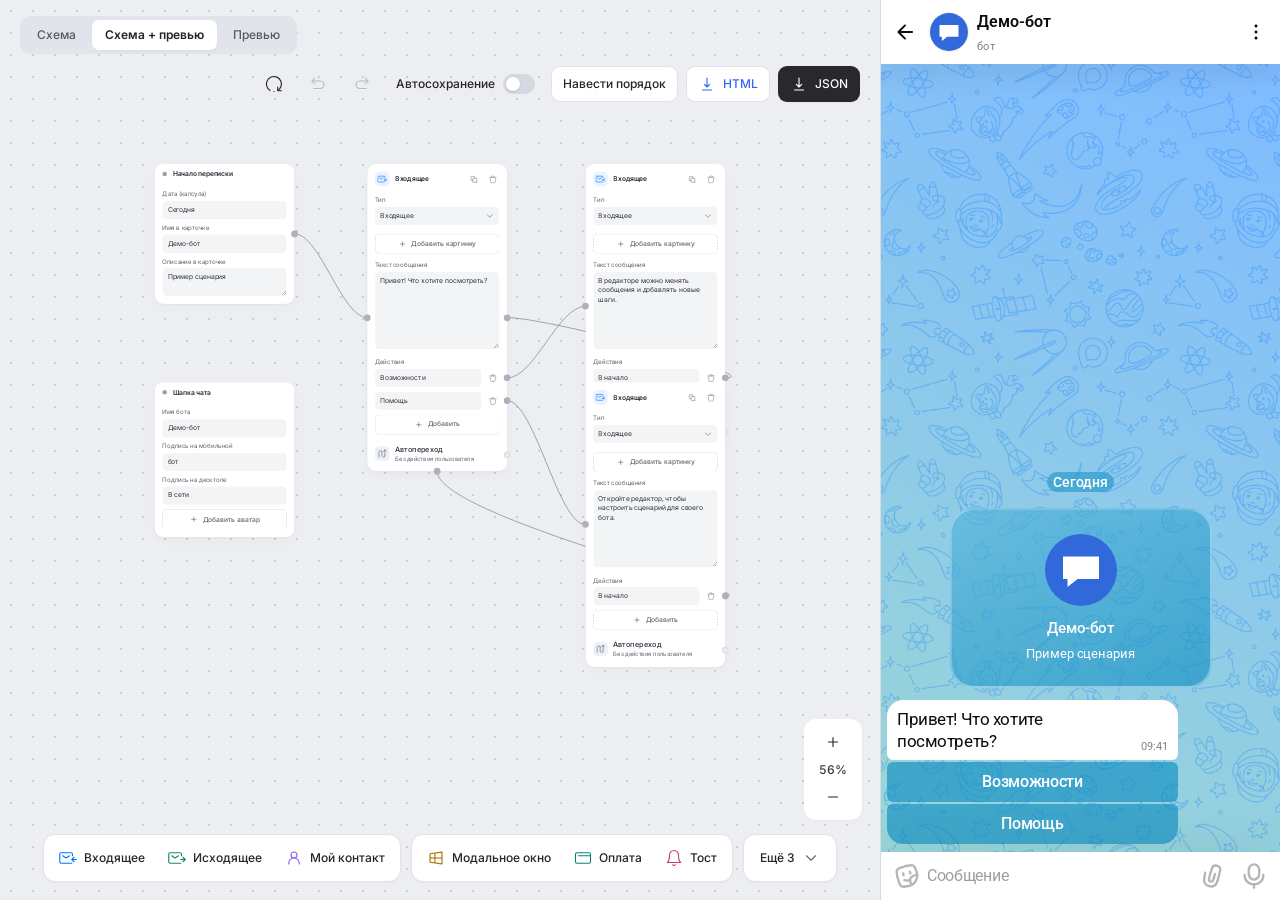
==== commit 3c9bdb04: "Restore the original chat background" ====
--- a/demo.html
+++ b/demo.html
@@ -1,4 +1,4 @@
-<!doctype html><html lang="ru"><meta charset="utf-8"><meta name="viewport" content="width=device-width,initial-scale=1"><title>Автономный флоу</title><style>html,body{margin:0;height:100%;overflow:hidden}#screen{height:100%;position:relative}iframe{position:absolute;inset:0;border:0;width:100%;height:100%;background:white}</style><main id="screen"></main><script type="application/json" id="max-html-package">{"format":"max-standalone","version":1,"createdAt":"2026-11-23T17:04:06.389Z","bundle":{"schemaVersion":1,"id":"demo","revision":1,"title":"Демо","scenario":{"header":{"name":"Демо-бот","statusMobile":"бот","statusDesktop":"В сети"},"autoDelay":500,"lockPreviousButtons":true,"contacts":[{"id":"demo-contact","name":"Демо-контакт","status":"В сети","avatar":"","unread":false}],"meta":{"x":40,"y":430},"intro":{"x":40,"y":40,"date":"Сегодня","auto":"greet","card":{"name":"Демо-бот","caption":"Пример сценария"}},"nodes":{"greet":{"type":"bot","x":420,"y":40,"time":"09:41","text":"Привет! Что хотите посмотреть?","buttons":[{"label":"Возможности","target":"features"},{"label":"Помощь","target":"help"}]},"features":{"type":"bot","x":810,"y":40,"time":"09:41","text":"В редакторе можно менять сообщения и добавлять новые шаги.","buttons":[{"label":"В начало","target":"greet"}]},"help":{"type":"bot","x":810,"y":430,"time":"09:41","text":"Откройте редактор, чтобы настроить сценарий для своего бота.","buttons":[{"label":"В начало","target":"greet"}]}}}},"files":{"THIRD-PARTY-NOTICES.txt":"IyDQodGC0L7RgNC+0L3QvdC40LUg0LzQsNGC0LXRgNC40LDQu9GLINC4INC/[base64]/RgNC+0LXQutGC0LAgKirQvdC1INCy0YvQsdGA0LDQvdCwKiog0L/[base64]/RgNCw0LLQvtC+0LHQu9Cw0LTQsNGC0LXQu9C10LkuCg==","assets/demo-avatar.svg":"[base64]","assets/fonts/font-01.woff2":"d09GMgABAAAAAGVoABUAAAAAstAAAGTxAAEAAAAAAAAAAAAAAAAAAAAAAAAAAAAAGoMAG5caHHI/SFZBUoR4P01WQVJeBmA/U1RBVIFOJyYAg0QvbBEICux42jwLg0IAMIGrWAE2AiQDhwAEIAWGLgeQNAwHG2SmNWybFr3bBkDRN673bSyYbo5TbgdElRrMH4kw5aNg2f//PbkhMvAPVPetqkDOrGaTbdYdGZg1lEMrqnmwaSVlijphOshjMj05GEG0orLxrifLeNBwQok2raBpv96YujmTDYWrHG1ZwUwmz6SRpIOljeqqD+mQLwx08cHIzSbfs5v68JeSDUVS2CTylbr++5Qg+uO4i+p6x3qFwjvaDqW4Fq07vuEZ2DbyJzl5TVrLCSwe5/MM0tTrOlsjayxDhWO5x2UUpsKo5EFY2+Ghb78vbzW8vwCk16ghu0GZ4xMVhbLrvwBqQHSxkVFRo/x0AMDzRNP1/uzsbkSpWVJLwSuIJ5UzKWcmmQQ7dy9yYuDByq6Fc5rLl5KUeATgxISckJoP3s36SdD6ism5AM/Ev0wb6Il599bqiliLFhLc0wANAUICUYzR9l69qSQ3xLQxJDFPkOhf0UgiUindpv9wOzxt898dcMBRBi1gnwEW2lMHqF+/LtIZtQ6rUBedrsv5nSv9Zk3XNqKIDH7gt9n7nyinCzeXddGeu+sPbH2du4jc3f+AgEhIjRQQCUVK+IgYhIXRK11Eu9u50Od5N+svLd3OzJpURCg1ARKCFQtqgSAWCgmi26Vnv56of7pohmCbnRkTZDPGpKzE3hQUMMAAjASsxkpUBHvmnLEp040Fa3E2uvzNxW/aiwq31o/P67+qbtcJOn9ALQEmfmjhC8m9m842fzuzBFfyzmyMsPvRL32wxV1vR3NnKoJgiEYABW77GwEYUw0pwcP/nyp8hQMg/4Ty0mlLS8U9QYoRqNWHFr1A9Z/mSps5QE6JhOvJSlI+9yZp8jPJcmGTOy4QbIrZKwH7qy376irRKlY1qs4V/ptb3ecF87jQih5nGB/pYigWS1jOxjijUs2+0wCpgyQHkvJp6UzncabW5X/I3/T5XH5CAHkEGLQgtTqDpAOXmyBpA0iu1hC5ujLpqN1LOYCkfIuVHEDJgU4xvy7H+of0vfcrpcf3d9+zaL9ffp+ZxG4jhEZp58geuqgkSL+jzZs2UtYUGtbvZbazGxJr9G54SKhSREJovu7v/[base64]/3T666w5AQ+WLd/121993QfT9kR8f+cmR3x6Zdnn24NdP/4b5AASoKNdV99o8vmAkFs8UitRwlWbE5FAsWc4RWiQDAX4d0gCQhQEBEMKfKNR+rcmJ5Qc3ynnMPrzM5jD7mBhfxGzwgDPoY70JAR/NlouYsdvILTnXNdnexEOGBBweIV0fBjj/ZD8Oq0HwqOHtMBMGut/oVuBRhNz3AQP/uVuCojy94VfnxQRt6iZYOS61n3/UvTMxP9f7+Px1Lk6kjG0ib4wAabdQq565+0sY7pw4P5tbkZfvZ8B03FNSsvPdNeI3Z1kkh8nls1m0zztu1aZ5TXV3En87es63G9jbK91w8YcTLL4HkTtG/otAzOop18f//kiTkPQrbvvNGMBNpZb4dgKYzz8evnzm3TLovIhkaZcx/b+7dJ74tlcd7V+grrlwmP4dt4RP8ML9nrWDquQOfryGy05NwTnfOj7DoixTqkqVu0x5XH6eMwoGfe5Z2LoNLrs3tLfqoKoXjnVWcKwjoYQ8vwwtl1CiJ/celutVlY39uwJn6Y19tbsTJaXdrku55jOnkX/Y1WU9LOQ7n8Hseji+6g6nDMAZlgTDuR/A7eKYDxPun8h5c14y+Bq9XO08A2jbwPKajnWe5nR/mJP2E85Xju1bbldFX+U7/fzea41unZS8ug/frjQ8U/7Epcs936K09pVSDdNF8VjpOg7+jwhFRUPHuAze5/uxkfmdmJzCccuFNVY3tuV7+weHJ6dnhEart9jdnkAoysQTbCqdyebyhSJ3Odp5QY1odaRcr0yt0RtMZovVZndWVvlq/MFQLF6faGhqTmZK3pX+V/a+/AOEPgCCtdpVE0THyEKzAAKTS4hIV1SWuDcdrbYB7JlBBhSCyAhaPQEqxNo70LCoUhjosUqDEw8xB1o5mTCEpPmFDm4+YMZPDjzoj/[base64]/lN1gLhNCdJcAZAHZXMSfyH3OZpJALoTifAJotj6zfDWbzk55GM+wyrs5o9KWGCbELPihz83YeQpjThszZM+/+uVy7/jxiK1LLDYh3LVn7UwNEfLasWwq2C5du/MBD3OFdZ5pZcVyXK6TY0yorSwhiqijU8tTh8G6gtqp3M2bwyIZUiYmO/3hEXCZJrmCpWoIuU3WoUpZttOmZdExmSaR3eawWSON9/ZEsxQhhGBlUw16qG4DFmrb8PoRRfJxFtI6OvW+xuHNrXZEB3X5699pq43AYGrVYTB4cLlEUeHZ5hlyTARoWz9+0RJfwgFAAHJCa2IVCgeVw2v40yZeHZK+TFw1oRuob8X1aRwe/gUGw5aShsb6fIqN8EE223ebdSJKnX6svpKuHX6CNs2URsyv+MtknOnq9zP0lfzftz0rchryC2SdhTbF76rKYiBgIADfGAi9CuMLGbwQei+F7DUQfRvId2HXDTB+I7H3oe0myN4Bgs+A/AzEX4PsO4j/DENPQMeTIPoDAn/D8Rch8wrY/4GRN6H0X7D/D6pDMBxC6JAPE1wd4Ntk+AFQAOTiogN/fNjlG9MKxPFi9gh+hDCScMZ7NGU0c9bjrPtZ5oWgS+ZzEXOZNxxu+N20vVU4n7GMXXFftVwNXE2/jbsTfhd21/velsd6T/Cvcl9bv1d///UHvw/lH1GfUr9oqAXrmQhZf8aSAAiG0jssIrZpSeLRVKNsnubm59IQgIDHVyyXRXanrhUAnPp0goOIbvaMp1J8TKTHas9Le+BK3vKd7/y6qefj1vYs2Qs0gN2tvwBwo92S+gTk5UwagpU6Bw9Q60HzB3fwcbMDaeDejxlvOBOAwC/oQQC5DQD0fkPDAKSgAgFBAgegHAqAMcDHlypNySOA059M8xIE6Eg+lpdgQDlM5h8/2uw1Gz2FFAw2OGBgyV1mLgYy2Srspk2yLKZNVC+m9agod7eMwBJ6IpcfljKtUySHTKBcdYxn0bYBSqZCF3Z7iPxNGPmko2jW8QIUO2x+z0Purhf5FBkK1pvGAVk3Xh4/qBGjc8xvbQo5hzadLlVRT1FvUw2EodSDewyvu21iA2LPOkmKU/dTz1LvrURYMj/EC9wx92bT1B+YncT3xwDE5NOUS16baN40/0/90oDql2cE1SFNWFuri+ijW8n1e57O82PGh9/Y9fFLReX/VZ8+c6Nv+nn68Kn+F2vq0AvrpsY1iQfZe62430p73dF4UdxSb00s4i6bpitz2bLtbL20wWZvXMu84rN7rLrP6lc25WfkUrZDsGH2d4hd73MmK1OudGT7sQ9xPmy2P/kR4UcvtfufXJwqzl7XsbPGm5UH5otvwNUJAiABDAQTMqQ2FRpBaBqx6QoRkfEAX56Q8L7cGTAGXbgc3VhDeuJqDyDQE/EymdQqKUwONnCf7109+HSDXidfXHfISvxPukJaRwy97BvBBtOi5M/k/QDC1LcLErEuZsrtu8YKUk2IgdMQyvR7JHOO3EOEW8rMoWxOFY3n1OvjtYFStvt03GAYzLWiUG69KfZC8U1QcaHmyyOo5/BNLkK8nNcnUUT9DiKVQ6d1gNOXKXEJCw3OLQ7kQgyycVRXM1JL1sveGq/[base64]/j6Nuuj1ZGaRw/ULDu7xKBNwBFvypFkfo07ziDCGTakua8QuXoN/gMkpz1/yiehV+N02Wn7p8lHXdypkVZjh4SKZSgTazJ9z0niVPEfIZRVLq+TNyzlHmnZqKehI//vIz/TQt+gDx+Eg33TIatbnFXTkqXZEPcyJWHv2Vhucf/yjxO+e+St4+TTs4bjJwh6k2j7qXtPJONdjcJWuC64xM8zGIRtHQpBAtqV4lb+5oQYKUG8rwo756NV4bz9zUt6t7ZBD3ZCYjtdIp5gTnLPJfs79nzrlNLi71K5FvHTVheQlh/2hUfsxF+dyg0GiGkubgGOd6SaaWKEn8Gm+SZfcAf/ufJDirkbHwErl8JAlvY0lZ7BoXTn50LfVq7pNiLhFtZ3jlhI+WWOw48+yS7gnh5aKYiKErZgetABfKJHOlNquIxhQYD1KTao7OookGJEJhBWWJapiRJ0osk4KDGoQXhUPhvaWLpTKjG4KZO4Wn+qEBxjwRX/+3scSNgvM+RXQpbGI7t5GqEAmgViD9X4w/PDWANDZ8GtqPPTBsmuopJvYM43zN1BoDyEgf9R9kdqRJv1GZsZZxPVrkLwl/dbXGrKFUoskyiwPtGNY/gKlp/kauCaDFk0b+Kx9C70LZjimU2TpiWhY2wyPapGMOBdSnScfUOVtapLzY5TUxnRKgTNa+ctcm0V2FTbGlDxagmVJgbRxi6h0cfPWAIkSe8ynL7sU/YkZB8hSDxEsh6n2brJD3ntNsTgvyhTnsULmP2VSB5qOfAtR2cN4l8JL5GLTunMdQAekcAWX32akoZOgU7kBYRglc3VVUShJv6I8ZKux1ZNWkidkUAxyLYFRw2w6lJGXpdwrHI5BnXSL8sIrw1bxQskXK/c5jpC6pNFGDBppyIiMuAD41XVPgO6tPdA5KiS3NjBglAN2j2aSUmwOlw42c2A2pGyEnL+qTxUkVbjphzX2F/nh+/FLsnoNBc5dGd54fvJCBNT5c3RL3JaPLRhhHHybomAOFJhlfuJVRE42Z1tQZTdSUabFmB7vHDndIUAGXFzyBv+ow71RftepQYq3HDBjr0ol8pgamFlYs80nw0NYauWShGlKf27t07RiQW/MCM+VL51rvC8NP8oHdMfEaaqsmanYdjdDUpFGYcTkcE59omhC0tyGpTKZOoZ+0xbnPfz8uiyc7+JiBEOGL0Lse9H5w3Q5j7n+hd558SpIc2bX2Ybp7ju1GbLGDMStosZYEUWjWMSIDGfUAZRU0zc3X3RSnVcfjXbNtNqR6lbshW7Ohm1k32IFR02Rl07ykiUbSvQ/hUi+/vshKU4u128JI8ZKkHWIqv3X9ilQPNmFM7YR3jVx9yJpQzs1nukDDcH83FbOO2pZC5oqvkR5mBzYLfCNtdQbfZNX9Z4L1h4zNbyv6Kwptip3n+kcbSlemP0R7AagvQ97mY5A2Gcw9ZuFphHnqZGzY3O1soy3BXRdQu3horQHQQcUozGAGVkic/FkzGK3iqBiZte8j4cJ97vfWBOiST2qEqf7/s1dNNGI2KRqlwbkKk0Q3cTjlBRFVVOIpJpfK5TmMh2yTzbl1v6Temi4iZRMnRO88vW9QWGRFv/viBpeEsAqVQBYgpXA6lJgTdo5oS+B921OSspc39XTYcbuhJN2gc5ZRRlXjJUMncvVlzso+yb+Yp8Kb6NBw9AZTz94h8+Q0Jbkw3OkqtjkUhymXOj5MK5973maXT4iN4wDRznfvcd79vnJs7FwdSupFrrJI2GYoO4qhKCJOt1pdRPkM11OuH/hdiRoBWInkKGFma5NwIE00xk5QCJ9Y0+sL8kaq5gxMSpdPEi0KCDl+TONNtOAdQ45LiXitM8/5nEgAovKxEGWSEaMiRxDK1d81oyvFLaO0ZbpGGI+Dg2Ad626XT09UUYkSxzszKl8lBLEOY3S9LDXczJEf1+73xK2e7ovZmtGpoytVG5lttilYOLgxd7xG6j8jxfX46wDGzMpyBT5arq5wAA7cZ2YrZzdmMFi6P/NZnXXnaOYhTrAx9c4KfoexDHAsHMf94SspmOFUyVZWa/yrw2YBLGJp/i6SOH8Zcj5Pn0r56jCNtp/x/6FDhtjlEQeEf4Wg0PzifOyha2/7D/W/XznUDGjzoo2ehfIG+o/3g/s/MmdMx46EvH13JMR0fCb7Mn6gIlUMyZFoUCi5mQE8Ix/+Sm25/EyyQn5FzPPhGWf6U/I0yBKt7NThAc5lDyAGtGr5oRvP9x7a+3Xl6m4gWaNek7x/BwrVhfC4zeCA9CMO/SEWJTEr6+C2GNRYPxIySL/jI3WUcAZ2YOaR0YLf7lAKGHFeIC2YzdtMUH/rWd1z01seGz+jh9b2R9l4LuxL8axBLDoXkTNreg/BRuchEs7Cho5qtK8vjXRLkI9WobxcTSjBcqd5jVHGAnSBfkAbRZ/HpJpXW7Vu8dbaLF2F1CAlNnQQfD+YoRnLNjInKZkoUjnziE9ZBOJ84OPtZNstpbiMPcxgPUOaXxshNx7zZPwhcAMqhIgR6WdMxo+EvHsbzEzGJCd4y/wKeUla+DTA46/UVihSksPDLHih1UkAHAaeFCH9Q0MSi/95weEyMJBJBnLVt48/rEhf4vHSVx5wjqccZBW0BOKawsJwDa0BhQ5ATgzkbU0PJR5aAARHidgDzuhcfDMyDn532dWKuJ1pG7kxxznFjfXjsrntuoKkw5rQEO87ssV7ncNswt6Z3LYNc4mQyBeDsM1IT/Zdw4c2gZR24yyKcbZfpyUF8/BO4w4QC5ZrUo8GJPRkssiFFYQehJ9SnGq52tk75El2rCQ7/8BsG5Iv7KiTaUJbzgmrEKedujUBIXu4j051qxrSaTxH9/74ej+vMkLfUR8oQyNMuR1TYBt6+uJcXP2SjMBKTeqxYC2DOY2+Bw1oQXQ3tXT8seYE/hLdFuvXH5lQFizqCU/wTMP4U7yPm+sElVaOeueVzFJL26BMOBZNzSvsx8WHi1waq2lLfeTJAL4xjY4LrQ6Lj6/zI5URmETbmMQYNoffjaxO3ZaKPAhVp9Jy3epRIL6g+2kLR+ZoiCObbrjd1BaTAv/gHJj3UesJGy8SNlLfkd2SR5xmZxKnWnLZTtFbvR1syFMia23fkLxCWpspyC0YfN1SIXXUXyr3WNsdftSlqZq+1EeO75ahO2YSjtSyEhJaYslZ8R3tDUv0IH5jHrPSoZdyzngBVHwB79O0plT+kbZne+XBop6wJG9QacVoilrebyBnnORus+2dquJkH4liTOy8NDJaxW/LD+QQfXjAxhAzgLatgayUVqXnWaZkT/g5Ms/uvSC7LZc4lZlFlLTlZafYAGzwfGphbkb4Oyg1DnRwfBhq4RnB8cpoWmwskj4VKZRZVDSlVnkToyzVAxxNU5rYJEl+HnGiKSM1qTGJNFZW5jXdlArw9dWgRBA/37BqT/dvM/FkmHqS2hzozas3BtN54vxbQ7+wVEqTMY5pjCM22VMP/AI7Oi360Bnhql5k3YBtUbri+IvvujBJdlf1mR76TOw1dOKHrgvwETlEGCOn3CHAmqgG6MdcStxRHaJrkaLfq45VHab+GhJ+pQ3xBx9WQtqvw1VjBdNRT68nHqkTSU7k0+m8/LGD8+oB/xOfdAYe+lYtgihNdL7g7DIs3/V8Yg4uo/CjoiO9tWNW0UsVze+029ezD9vz/42pNyqo537t88HXS2nVKVzQNLB/ZUqtUS17xp///U5hj9QBHah4qDBNnz5yZfjBAKBVN9cf/FP3zuSJ7ZezYLPXmBTkaLVHpYv65XV3TG4aYgtZlLFyzb3ngssbticB6Wuf+4Zbhuh5Glzg3Dw/iS0kX3WbQcTbW/ISTXzGTk1eM8De3eoVkFnnlgPkbW0FDMHWfFumHPlJuJgk0kZaOLIQwO/sNet7EFc4f2BOcmVosrWt9A6VRZxguj72VTJzzinXDiG57ZbQNdHavk+BLNJxm37ZvKv3YVrJpbrm4usPs/oM/j1XnWLbDg3UBVOKGz1idoGustwrngMVyWIIW6JBpuRlBvCNfPjL/HK5mXS5fFL4PiVfGym5GhQJJCdVPHTgZXyO08SbK2OcOnZQfBB8clE79LBBm7trktfeyyHf6oXl3+5uaW27xyt/2yfIkTnf9qNG3ZN7nzRxKviN3/07c5K/[base64]/KuE1zaX8h9vjmHRZ+Ol566ME5JGZ+To9wTwu8KPsZzrGOaYnYazzOg4t62JyTzUfER0Cm7MTXRo76ueli7a6gC/tZBeLCIVbwhS4nnfvEf849OdwMGOjT4S8z9gSGUHqMZAB82mkCvZR1O/yO+E5oxu2VcbTEaS3nbvA98b3gvLtgLGftGCmzSjpkzKnGLzy+PNGPxk/I8+H7MMuZAeRkRkhQFV2KcFwqPJV/0jeVPUQPawyOLy0N11TkQKoak6NTWydpYOuIoRoCZShiiE3UEJ4mR4CNIX7Kbn7ydFr/[base64]/3qHYafSVQ7TPNSguE9IsIwL9EEjMRU9sgA04Jh9b/MLG12IM7qQUyLTcrmGPs48s5mCiC9e+75teuJ4sSKxvyUtBNGoXBhZ862sk1T0dIs7a/ha85ERg8kJTCGRlg1a3W9MUwcJ5keykmPw2fMqNDObGMfYW9qPbR/RiIZ++PnI3mTNd9MazMtpAXnwXxF1lM2ZG+H6K1O7JYa4qywidMteWzHSH0S1sZr4qg1zDs4p8C/xYTa/bQ24ZP9K9/lztPAjZwgMLLan7grPdq1MhsfGMjGy0mN1q1wm6sryEo/lZtypbq14OFNDh8SLNC4v1ehXLhdHx9ZM5AWG9u0nxILE8B6wcUf65c6nUyaIus7kvR5KQzxmMZYjAFGN08p1smkRkIc2eeq7n3s1jzSNLs6emI0lh80ayqKSRvID3AqjPcgeMR7OBYGpgX11SVQdDfHKRu7JOhcsKu7V6VNTJ7DBlsWeXR/EpQlzp7JLCwazUyaLW3mrCy3K/gAixqG4IJAs5MRXh/C3W8+suVeGTkzI+yPZWVlbLy8/je/[base64]/Iwl/diOg9irgCx+ONhzOXSe+cu5sp9BVbPFnaa7gSPnGuzpBtoP0P93/JiVIJuJCzsKLxXO0Q3GpVY8jtFizHi7QyykVypfBUoLMykxW4nOuyLV/+6FzrUbqdpKyxsi7T0iVKFoOhxb1Azzd7Xvi9zGvDH5q9cBwRx1VX7fhtOgqvglYYmVpdWvDYpKWUwms54c/bkTFRhYj/J1svB+zAxqXA8KmUSvNzqLfwpZFqPTUnXYpQ/z9iHtzIoP5sql+tOdUMYpqakodOa5Zfw2TOmY4dD3r47XB99iaxLuIGydHHEJ2bt+Tl2++xiNWFlbdnne9N7g38Hu036tfQhq3Erm+Mdz+bvPIvhPF2y/09HCXlgTbMGg8CW2Zp2eT65+1XPreTvS7g1U8Kua2+rfVHX1lbHPqEyxTnwNYKbcF8fpaNPJkHp+jKb1hC5CXqz+7v2gzE+9iY73fayNraRiKp31wtPCdPqVaY4wq9vC+/rQ3T0pDx5FRHXFOfQsFnzWnSpKD+v9Nh9ZldHRcve2obEdF5Fs5n9rkDHNejFs7WlkrWEJjtfnJsN1pHkazFF43nolUX4V4dWj3H2moYW490LqdWDtb0t8ot9x0THRZ2q6okUFU1VcGyCr85fbzvZ/7muXl9YvBy9/zTjn2B5yE5feCZ9xrU7N+GAVqpEK5xdLHCLrLhSkPdMeDD/6ZX88qgBN3aRVig5ymcfr2SY4FSnQDrjBX5MS9zDCD2U+Uf8m5XGjopOZbN+v/gtFRmVMlT+ZO6Y9jISM3pjaIfBF0Up8a7ZFwt8eJWDWYPm9xhihhO2oP9pZ4nMwZoK2SfansKZ0KIBtbSRUx5h6Y6UmI4E6lgFJ3C6PSkuvjlJO2JELSFHMBUFurWGIYm+e/VqGMnfiK4konQfN88O4Y/0z7XD9xGkdxC8viXrxTP6Uny1ciGAHgasT0QnI0QTMOoYNG7fj749XDG+6K7i31IUewjXwHJ+/VheS1x4XOMjg+LBDM+iYmsakVZiRSjKHIzED+PPnevsnU8o8NyuFM1e29N78/vQxyGwpazIf19RQjU2FbJlu8w7dPHo2uDw2l1q5VmvgyFmkMaEDAFCIoN0IJ78JKvkf/LBVvsd7EFiWFV4eEjVADHDNy2HRvELs9L+CN6+iF8T1LRkQXLxcR9mbTQjMe8klv3W+s+6k7hEDpO/qG08Ti72DWd5uLnFe0RbChRDx1qONx8fVnrDFp1WVoI9xs/huyDWOybLVCz8OPzRW7C3vKYvl3uq6S6ShBbjNHEg7dx4ucVUW3IcsJMxvpGEFHlxwrky4n7iYbOBiMgxFP2XYnDQtwpxeIx49MkuzGFyOTDe/zUHBP4wLDHRLDXL+A7W8TrNNYfOTo6JzUmm5yjOrcJOTmzNBQHfp1Td+0U5CpOrbO9csuJAumUqPdPovr39exwhB9C+T2U5Xyo9W2FaN4OGrm+i/5FjUYPOVpwrwk6chrPDcbHictQck9va1drTByyyk+msGHWx5SXnmikOmKATp4upLCJz5z1mnDqhB088fzCC2PSKXBzx7aKYGaPVSfzyvSPXHfgXoEmJhDe8wopT+32GUhwb4dlEFbV5ueMvmsQxgdpiA2TFyY+o9BPgUWK/KZWDSrdIQblmcZIzDOs17U9amjFQWRYNqDBzsI2nfeBy2Yx08xM5AJZw/8BlqqdrjkxzGpjy+gX8E3b+KD+LGJS3ZYilo2adYWxnbnVAJopq6YUE6DPgm2jG5jVjvvFbx/zW3RVQOr60gODnkGTsQXMvch42sditS7aHBLiFejp8diwCYUSO7ofY9VhgJ6dtQyTaBEJgCC+JuOxagC1Bv6nVvn6VATWEsJA2r/dEQk0AhVNNBr37Ugocj2IwIkfa1mdM65AYmQgKNSyTWgScEl7uTtqdFsY35p8z6vzAdNuy0XhZZAxz0/zPstzyl12xQaKL5Ww5tYSTUgKGwHfQEMOjllMpVO/9Lp6YMMBx8wf5wOHOcMcLDVufgaxRx2X1dOUI+BcGRduEiWq9Wk+dHd7k0GS//b/XrwhOA9qVZ7e7+JRl0wiZltGWJk4hticCHZyDS5JD324ZUZamNpEugPPGybS+M8e7do8O9+4Zmd4ffpz5dqZwZ++bSv7Trl38R+/K+0DpUAO/ATzQ12vRC1AMSAOACxZYjOQ5nkXZUR7OyiMPqFGlKIeWAFYlvaYHFKuy0arWA8BJYP0ckF6b6bDaaZ6UXg6n9owr8GXAonAEcru2ienEI/fLYHV7dH0RTgMSHHLSdywJiUUfssg1lDpg4QsAIxh5MdMY6tMIFrsR6yBs38QBd+1uvYUAAHkucJLdD2CdXoQXimkLS0AbNyzqU287MDt9jomtu7jAQkCyUQ9E7sHirAPu7K6jHnVxzu5A5YQo2W/VXs92qBX5ZNCzjRvdoxbgcO/[base64]/MYKR/pxJypapFaUV2EA06AaGJR6I1snlrK/yPTUjXcSEYc+CDjWW3p5vkWLVsVDQz2q4S2bjXXCtPpUs7SBCVDIdjbCKmazgUdCQwN0cTBxDzjCPx8Ief3J7FCAJpUoD50rHOtQZAZCNDa7lYIxcZZaChXXzy03f73KefclDTvmM/LQOa5Rum1BoMAD0Ae+fhX+0omUu5xw4NAxnXW7c08igtqoKgVxOD1US5bZLgbQF7zvC6yK8UmX1G+3P+ti5aQB9A+w7pUeNEW7rV/c1i87bfmj+PTjGbgau0SrgKn89f5j8t7TTQDSOC4mRQVLFFMXnR6EbLjkLKzklFtl7RhqFtq9+F7ngGHgD9lSTUmVK4HfK9bxa9VYJrRfIhVKJkKzlRupgTfywg50FdaVsDyRttmb/NLCPL+2bhK9L3wB2Ni3eB2NYVdojZcl6J/NgrYI9sG3FOjV0HmsCN5WkcFHLKgo22HBUV/[base64]/nn7VC+qvtuwuN8fAlzL9YR4MtEq0Bb5WVvEjhKKiooNXegkAuhIOAfPv0afwomP/usp73nm84BYMjnhIk+UDiQ54i75Fe5C8qVYqBHWi34J/BVwY3D/44OCD01EHS56XvSj3U1zRz28WebG8YGheTnEqnXYzy1wyKgogxztyiGK2Yoliq2MTsZn5g/iVTgrVKLay7bGNlR2WScrByvHKucjW7m/2I/ZEiUdmukqzSy3mWs1XVRLVMVZTzMOd9zj+ap1q22vNJX+lw7Pm8SI0reUuTN2l6aXZrijQnNylu2rKpZdPopkubvppQtKK0OrX+h8hDoBAUxBaCh8RCDkDEUA0oHBoMjYfmQE9oK2rHaN+AGcHYm+GbKZuXNj/aorVlSgenI5j/t/2CzlOdL7zffBldfd0DujO687oPdd/rMfSy9P4J8Po79b8Lc+BKcG04Gm4H94BT4Ux4GrwEzod3wQ/Ah+Fn4bfgD+Dv4L/N1bYVbnux7YeFvIG2QaPBX0tPhAiJQJ5G+aJCUPGoXFQ1qh3VjzqOkqCuo9ZQL1DfbeTQUDQCbYV2Q1PQEegM9AXMFoynoaNhuWGn4VXDx4Y/7eyMjhndMvpr72T8n/Gq8WcHFROESbhJp8ldk3cmG/w6VCkNXgAVKRAyQCTWaEoX3wqkRg2R6qBMoUa9KytgShEvciXC4/jXQCIRJkLPU2Z80/PVJ6JdkUcObXbL7/[base64]/2Dq3cBJhfWh9slGWYJ5zuGlC5OmWaxtM6comEcUF2XPkDL39I649qv1SuMgeAWtDUMe2oDNcoI2lTJMx4xrL+KEndQRvhaIBFAtPjsVN2ZcajWHTYjVgEG6f68zOSTg9b/Z39Q8EeykZ7520mUCKXyqWbMpGyGjezGp95u0zUiiW6MZom4eegZkLYIxm9XlB3L3x+zZry3qhxcATBvw7CMrOzW9zCOTm4bkknLAAP0wxNAxodLRdd0ny7qLLy45D9z0uun7jA58McN7g9D0andHVWYxWmWyroQtIiVqF+M8onDH63r3cHbfLQTbnz7Xp3/b7uZyH+x98ELvaA3INIP0oJSOZGiK9fG0vWB7m/VhXyjRLX+6ERS3p5tG8NczeAivnwJON8511kAsWEaqhoKhDzQm+2vlZJrw/I+tK4vKbUjYEn1zWrN8V/[base64]/1C1bWTtIvRQirTTpSLedtnSukC+r6QpZ/ASK+VgigppZrXW0kBKHlJxqoakBX2dhdexGXiNxOIcq0uoUNC5LkiTdsKni5ztumLe1ENFu8wjfMvvJzzJ29+OB72M9SDLgY5hKcnl9P4wyjvmd3qxCHIk7CFYqixo1t85HKOAMWWpW3AwFHpe2L5pKJpK9MtxlCE4bgh8FYo0BPBTrSmo0uCUmwivyXXHOCyum1/OtYkSp5RxOfg5LjDZndbJPO3oWzfavQRmfZpEtiJLeqBIgGOupX1hkiA15g+vmlRQ6InZmfCzLnF21Ib6XvC7JoZZR6RcAtUlVeVR4VmJZhwOW5cUO3k4ugsKQcqzKIjp6/WKcUiRxETFgOuK19LItMp8Uqi6lnGrKmSrtOJ9KnZv0r32gmpy9C/YagkoKMbZBaY/XoM1FrmyXSv8pmDFHDVORY+D3w5juOALVR9aVinAouye8aJ+N/n6bZxyHpPV0u+TsCfhdauYmYCvcQkqEkRIoJtcR0uJLWb/1qdev4Vl4NAfJMdbFA0ve37YZ/pc9gn+gKOX3nZZX/wNX2Vv4/vE6fIAp2M+BM3KU955HDYGOCphRvngyezHjyD0cgQit0aDfHGM2JT3jmg9+kSNDwbNJWGQbfF/2thW6DdL8yWXgZhanMizaJTKbkG9SuU4syzZMb2r2A/Xq+vonPKZkxd+w5sRm90zJiaw8flxOa3sD3koW58QyvJYW83QJ87DNDvLgQma3eVzYSIHRCSox6bW12p6cbrzXdEdpLyUDf0K+/d8ydPHqlRlR/BThDrOQdBlbwX/zjEznbc9sXXOiXW3UjCwpLCvDrF/NeaXHYjBPxqPxDpmZBZE4UnrrNWZ2JFvt0ajDIMkX7Ba7VwhWStRtOfWLcESqN5b6lh2jEAmLa9wqlDN1mWKSl/T/T9DSl5fRQbfx/ovwAMNV1ZDQM7iSz7LD4Mi01xlWRsNLWK2kr9G8lkebHqnNUjHfCgH/kZVcIBaLQKmDwNTI6GoxpawMrkwBti3Pwh6uXtXcTL/Ms7f+6rrGsXEJsuVrrtRAJHH4IN0BmNanflBHYvDBiwqSjQr+5yrdkpwQGIW4QkEvO9iRx+gYJS4/8+6QeFwtM4+5BEQGtmnT/29Smdxyr8klGWJ3WWpdas2oSZuP79AbEv4JpQyfYswh9casLrpjQM26vS0/v6CAbXsS6nIhDHv0pmky4wv7E5TqZlWkLLSQptfIE+i58W9UJL+uDL9cJsNXqOsY4R6XnbYYyTloPDysFua/11s9smXzfF0q4Xc2ED/R7XMMARl9b1z0Du/3UjmlhKdmF54mmoOVtXeOzN+rNSqyLfHW5GQS5WC/5hqxPmtIJF9dKrPtrCTFuJJGWXxVhp9QnnbzZGC7ktJtSx++noEgy6qkpSklWTP7usnmdDg9Vc7u3FR/RHkIPOrogPXlxY4fO9HjOd6nZv/XaMPqugzZ7XlqSmEKqQz9Zj92UCLZzmH/lDkOjLXRaMk2ljiOoHpNUpKdNe9c+8P9QR6GF53Y0+Z2a1Dd5EimzmAqMGGaYHiYyhBrFie8LYGDpy0DXeceLH+2odq2gdRpgRIe70O5XZ6Kn9T3CNo/nlSHP3wSypD9hXcnqeEyeZ/Y+vSjEC+YAnhbLVmEC1hfNxweNGJ3JNEgUaETLdEbRw/tF5XmTtSmYTHXFOE3oQ3r5ypRiuk+jrSaDcVuZlwO6uhc0QU5p2LXRxbux/IaurCJmgpbj88nEr+O+f1hOGaWkkj+aGlLwG6F15P6XEzXj0/5unBGl+Ys+/[base64]/aLxdLBHxbCLDDDF6m8/aioBqrBLFktqqhPRaenpiD+NTINULx9Vyiit1KuFhjpn5uXPCQoEpOK/pTV9lX4Z3IVe98YbgEpw2xlEx3PI4Qi6qdNNNCH8cHY0tBWFiAjkdxo5MwfXps1H883/Twu68jz++nNBDz4TjCk4FJjW206p3j+mXgWoslN7fERF2Y10ELTy064x/1ZZt0zkdo3nMxp+JHl4fL784ncD/mIE4bWUrhdtLOeK1/C2FXk0ornlWSx2sE9z2knm5qzDnq8z3oxp2QSjdWaSCwB9M9q3y1VnvTNto7Jhc6cnvVN0v3lE2tF3MUTF1fEvOZ7hfaKDNTu+247rtH5XKYXO6ZLHKk95oY4wQuLzie31NB2muJTHutaB0rwG1kWFMmZsuwSLUGnK3w26D1wxcu/GOgMFQd7XNEqzq6QYoIrfpO50r7oI95ksm01qTkq5YjI4FpJ1wyvLAGzJvwsPh5XfaG7r1DVcfa+zk8bktRbvw81tpVLEq4+ASFIqVXQxU5bz9ARKYDfkt2FtEhyq18lJbQfOSlim8weUs1BVfiM5fwW8joYWiCaH3QDQnK//[base64]/LWUh0U5Gq8uK1cAB038SykI1O/C+46WYVyoiMI4X9TrE10rSYz/PoqWOO9kCND97+uqsr7dE2K0gw/29AnM7FwJo58vO2acaLxWHUkOW8hEL/vMEayfY5OTw8KN1a93rAhw3MsyWU3r9o623Z9grCICP+xltOb9g5TbQaHCs6BIUgciXqDYUToJhCkdkvjtdz95JH7sOkSi7xy4Rk9Ez5k9v/[base64]/F/7cyoKnmLjh3DfRw8MQQEIzNLUeZxeT1Rudg7l5kOsNbmsTPNnesFmUnHfeDSoMwalMNHAEqWJtTNgwVqlxSCvFoU7tYxDZQ4YmJ9bQWu/3yaRhACkeImj09Fxkj5/oHIvE/33wDooMwXns1mn0qKLRueMEq3jnQUrmTNQPSIQBCSQL/fvRh0GjEVPjcRerUqAEHvBSc5Px94i+XG6LVu7e/lm7fBRosvxU/gCDf/orVlb3ngtXjNTjGIwZmUHf5OIR8dGLEn+7u/F5DiMPNg/iDfIFuQKGsCU70DwWVkIEeQbxmZIPBQY5blbAwZ5aKj4BNk3Xa/VIIywgDjtWCZMT9z8ds9jKRzvym4IhBYxTDLHD1Y+A9xU0OUMyPtyY+wgHRjQFPBMc4dRkMHy9kePRc9mzk8fjwdXGVR8+9kBFUhqIbx78DdfsI1Nsz4/[base64]/KweG9ZK6huTuNwVKTpS20qLvKLqClNx5j0gjzcurljIS89o3Zt47fzP1jBWWkPWqs1QB0g6/Bjv49Yiy+RZ6xj4u8Zd594+Y6QjFrsu5QRB3J1fTdMrF0eWR9Ph7Zi6s/nL60mQs0UuBsB2nitCKzp4t1Yfy8zasYTtvMZp491soLGENfZOKPMJjl3gFiAVH7qWBRzS76CNG3uRcSt4lPBIAl9LK1bGoO5tn5NcSzMxTkIE4uMqKW6KxUXARwskRnrBCKqAmrhEuKZWXUObKUWMHGR0Mrjz7tQr/qxeHHRJLoVilwQqWXjCjr25vq78uiLed9eh4qvxMPTP/OYk8uYuKEfoCbVrmysWuV5GgTFbtrphNmnPGHFLeCcNhQ/Wf42lLzWZTlq2LmSP161/[base64]/4wu4PCGJIH7HHSBdE4EiROd6yijPRvZD6lhpGlxxnxiTy/kYULdsuDMxvArBCXEAmRY5u8PUkJ+al+ZzrsTpuViGJd4GNTdpy1TL+TDAyT8/7s5MFD/YLpZ5obRGJxR5n91kLjEs8uebWbZASsPymxi13GwO+TOKFnjDEgcPF9ueriAJvxvua7d0XcFeIrbPJk1uLlnKc3LIGI5Zu4Tzb1CZ2os9phQmFF4TK/ZMDKSiyE1XywxBM16u5DRGKY0q5wf6tRsGfg4YAdnNGacblXEYl2pmjJoeXvLgwcb38queZphUwcTl/LUUwarOqVMxQmUGjuaXGbli4z+gJS71NVZ4rhk4NyYbZ9vzDkGrIz1aq4UhjTQCGrI9PrL83Yony7ZaUtHUpRg0iMggMegVeFt8nVsObyhtRWbo3RdJmg0d84LaEoqEmRsA9aJQ9rcUdB9X+saPveTh5pCT0v93WOj9g/kcpXARon85n8Mq8oiOpkdmhsUoJbUqZ/[base64]/4MV/Oj28QlOhfdcfAT8eshrncNNgqO9lKtlEZ6mW5AFT0biqlzYaGEumjHcJET2/Bk32cA05QTRr0kiHiHapQtJ+EcsC0O7jF71j09VU4yo/GOdLSDOUX0c50DrFtig5ZzFvQYmRMQRtvI7CIgWWliK12ocU8j/08bcdt5Vh/SjIrMzL+jMej0XDF9jSHr9AkpIewgBFItZpo+ptHTCYJUY+cJOlpSUgcw2xTl8wB5fvtlc/5WNBI5XHdKScghqBCdkQLKPRfu8095/5geIBvXnNKZi1m82EbQIkvweKSpq2DuKAnssw6JasITEeLZXK1unbmo0J3zM83TarZLDYqSgSULOf/aTRONNbBqtFPTmeNjSAGoKFxJMz/EvUy1Oy1PUZUVom67JPWqvtV1CyVe3pdL6iU9pE1+N4w9wllSFbPoYUvtbBWW39Aziu8nrDmHVDY3FCIbJjoEyMGpu3/eAZ7ZZcuR5WeYJ2kz/aApdhOYPNBskyKFZS2pAxrlJKwPQa5MQxJV9LRBclWrm0BsxHYPC5yMo6nY/ttNidUjRq9771oQfcbtTAHgM3jLvNtSufJ/pLCLixQJpXE/Zok/VSo2yXk0BGk1dOXHzMRBVxGQ8uVV1LOCj7wKXHQo7ZWjImzNiTnKcTp7q3BvZV0p+0gLoijZbmftCkoE+qdl1nHyRYNxPVaqU6ketRbw7W8PgFNG3KMZOKw8+0rFnQyunHXWM3LB2CCSwsEaVftIWJ/vylXoZA+51xSfQ9kqiGIUmVREnuVZylJzRtQu3Vlj5Q+v2HKxvg9y3r7QaLH1aJzcMDCCWffHUbAxpcUcv0lcHDBgekfxGC0FWoTf/4jzPrM39Pft6Ir73t9/H6v85T+DE2Ocmb2i6VGF9hh7qdhzEj7zTCz8Sk6ZAqhJ3KoMoXlVEBJfrzbPe1VSahkyj85+t5LiepZu/9KgkH+gwO0y+rxU/[base64]/OVFf31UQYmzbK9MNMaUibhKGhmkPIbC86AP3u/pcORtNzHdegyFDcBkxb5Hreu8zzHJF+37+0/hJPMPZcLg94LcBJd8rDyXmYcY8SrCkdejHYGhe1wmkmmmwgVhkrUwHCwpVUJjyv/7iJAE2q7uAfF7H4JxBgqkbKTda0+pu+q6CNhHwRqp/lJs1MKzHOI8ecmLmrSDZMAWRqrypnnS5h602h5m0Ua/tiLUJ4/inH8TXTMTmbnMphXjqgMz84K9y/Aj1l6uJbKbUrCwdgIUzg6kqiDf19Ej1RrqrhYkrUwOii3YCK1eFeQgj3BKu9QefiFHE0kSZf+teHZ+lDobyJdu1KSxSX8A0FQwKK9xUpiAamTyq0c8AJ071+DB8ZpE8udjgoKJo3t4fhxoTzR2D4YYi9LFwdOk9xwWTqKLkA1SC8vF6MrN+puCA+NIibX/aAI+/CMRHwx2aegvufRzAhIZniV2iX756u+vzSrJ2mxd4Z7lBjuEv+IG57Mo6P12/GB/3U6Gh6Dkc/7Qlq7ZgvtawOFIhnX9YSYoGhi8xi58q9xjs4dNEeYlO8Zsa6Eb1130PuJ0sUwb6HTBscPpWnh6Nwx8UUtPqv85Uiwxdk/E4betmOW7umPxkx7Ouq61WhOKbzPORZv7CsmSuU8W1+Zb9mjehH3pWY/i1cFnNnnjIvELJCuwlnnXYsRvCPRgtqG4JwYjw5wYDoj5cdIHlrzz20rny/Zfe59FFBy9FXEqownYvEp55WbFo+OfDrEVLf5om8EKQWUNniNNud4cjTjPIJwZ4l9mXzewu/+JLM1wwbHJQc/Q9q9mtHcDolcm2lw97vizleDYNuVzxJnWEkJSCGC7VMpZsY/xsdVj+t0VtIGBLhobLdSSrWbOVZphrZ8Hy8Kd/rHz6DVkZYt4OsgEX2q7TnmxEYpZZfFFeQAf+eSPQ1Iayq+97MRN+g9dmjZv31Ge0u60e6uCKVhVXNQI22R1nwnVQb24yFKo7chPju6Fxy3DVdXpTWsIs5uE3BA0G81jdDo/JxOLN98pgKvVXTsnwF+dnf9nMHs9lptwZYrJoE0RkkZ3V6epXuHPPkm1KlYnxU5b4lk5Ezf4I7MWU4nC+1/AYZCXTMdqcqZsgz/mTm4PEWvDek/tR2GMorhPQQSw0aJlhnabWO7edXLdQF0uW5LAnNTmRxMoM/954Yk9xVOWihsWAN9OqsDp8GLu5aw4/[base64]/0okprzQkk9JBtycTivyQLMsdt1HsOQ22iYGVCLs/bWt0/xickYK1l+/[base64]/[base64]/YITUn9rL3T3dvi4BuHndr7Xy1jcpnCWmloWmtmoNm2H4dllGfNCjg3viu0mHaueeWQUlA89m/WQjaiChgg1Op8QYm6aLoBp21Rp4ubhd4BAGkuPhdyP1k1EnLCFoIWHjg2ITPJYCc9xZ2BqJPic/5xg8wO3o5b+4LZNpLX08/ckERbTkj4W7WogpFUd6Je1lnJ6l3/bDoJGhOkMtU0eAoJ2DL9C/YBl15k/FWIAaf9BWL3nyURHrtuW0hnQrxgKYqhQ3dyitZ7d8vF40jb+0TSjtTbzFZuSO516bpkcfnV+6FbPcAk2b1i1e7xVNKjDYM3KYW3R8t29CuOHjwjgHPgDqnMbqB5IwxFNJvoceSZNfWdPb9ZumWl/XuFzeAubInK38nDXFgLMcMyhYc2q6o0GlVjppSY7bkalSolh/WA+C33kxiX5w4Q+elh494hkFoY0WwpQDw5i5LX4eO+5gZ+dPcMQ5AVhDajfR5nz8RPSWLSFbz+340BU33G0EXG2qs+lBJWU9s0uFyL2VeUkPUn/GmOmSW2XqyusEFLJ5eD8L8+/ceDKqZJcOUdWL3CCKCwdmmx6xxs29U/hAKOFeVw1moKEy/Y77xVciwzR8iGk2kuTG0HWmXSZSS6vsa51w0TGU3I2s+wf9u3DSR+q3n66fg4+Y6Y1u1TwltOMoV+K547gI/Km5x2uXeiDw81Q3/QbTzVtAlarN3dPa4jyO442HY5W/LdXObBeabCF5TfKy5AWoWGUYoZczYipYYkBNVa8uu2kkoAue5HSJKF4TcirUoi457a4BEY1hLr4yObFvRC3uWJBRSx4UW7ETWh4LLcE1JRdty1OnSXLfuJKtpqVaVmoT6AlcwUzNoegtO//bdz+az2ImrZzMuyT8ybEbfUqL+TxTQGpPrMYui0m/VWmiln1yRzbWFGzQH2233LLzJbVrz4qv8i87LbZlVkgPsTrgFcogkyn05Ra1gxBPYhEEDbPhaxKhvDvyYsls8pEKooKuuNrpcs/icOIrI9TKEXQYZHOlVNz626ed4p1mm+o02K/[base64]/l2WU0f+/Kssm0QgJ8mzdkGNeLlqaKqohZkyPt6Yb8HEaqiBnsRQoqGXRyzcLifk/BsueI8WUh2d49+2Iw8fWPZwtaJDoEEK4KuseNnYlJmc7fDINayhvu6ZlBvGTVdFKxrmjl2EP6zYZ2nY4RrIaZt8oBLVEcGGmyZtuuX5EKK4feapGyHjyySp7giwsEDjDiPiWyxEVWxlX7RrVMUi6L4/vyBZfMdfPkYr3kcrzgCBBTAHyO3p3Ef4Mea2OMg69CJhe8X/IXLbqCv93xSWekILddqWjQyZG/nSbiUg0VlHXKmn/vz4+Ukh77lI3V0vM0Tf8Hel9lbXxxiqv21Up9mGHEfDzDy/UQjUswWA53yY003Wzql6uEaC6bTw3N59OQq6L66aX65hRtOlS7L6EhMNurjEf9mWxNLwqFgyHvXq11qg9VYhd7WJXGNUzHUuWm5pwEf12M6rnb17iZiWnpaJURtfj4WGc2hTwY4PkOQnCzmrhIOk+qAKWHWtb/b78waV5FaeH2uGQ8JzNwBzHeu9anDcr3KWqlC9cA5kMkmA03fM3q6T0eCdYdP0n/JTSAzxVWsLaOwprhZtJpL7pL1TBP8mjXkEU5yFWbpJ7cKg6zkBeebHDbycXEIvUSGjnf8aZ6Pcz/UmNqIvRCYUIqTX5FZrizQ3SuJSUaCsCzbu37wPZXH0E/[base64]/GqXGMdKIUu28VJFmfJe6gtpy6rc1fpjDnYywBp4gJcbNSkkFSzIb9aRNLg/0yXYj9/Mh7d8XbHnfrFu1fbIoQp2WGKdnE2dTUiDTiWHNvRaL3FK7WG5sRIAeVyFnAm71NigWSaaejfrkkf2n7v6u/[base64]/svBDtFh8dRW6lvXVa35dnXLUMpA3UxSE/GpQWZqQ3+45awUJM6SjJ3HmVNn8Vn93wNM9bFy2v4oso/HUD2zMPOtW0xHUuixZCBKMz4OyVKAXI++q0wttUoRXaefkg3ZHfoeANFiIIqVzttHuAjpufdJLfuu7wNN/HBZUxNeceHzjdofjY7pP3viCOXX2POiV7+0fI5OBpFL7AonVS/sJdZN+MpPumZ7AQKU+elPFHtfsBVdEHWglxD1xxI5amvJ4pFTJh681G8rif2xzOdKncvRibckCTQOjq+vHro+6HYUvhBpHQGzBMV36s0a/dZp+qZaFY8mF66+vclJrS2pnTSZzsFWz+bJI/MLQeM3bOhTk2LAey2hzR88DAohlyaGGHrkeZ1nSMycXwMMUFFD4TWZcDugPJiMjDdQa/NdPhuK6KcUFveuWlQEb3F6xMWuViK9qL81Wue4+1aGUlwd9cUbIHX42h7y859ja2su0LM20hyw4JqqhTvXSGyvNp5EppS0qu/mBLh+VEzpXavKpDkkLgfsXaUj8r5ZDTfiODj7JwiSTOpo2l1Zy90E638ROxpPeVyrlGoPiihxms99Mjx1jtvOWeTW0se7kRqVF7/v6mXOC7ubEDcIIe5Qz/SiqxL15LNiNNvRWKvG0QhzsXQlgXAiGJMWWL4DESLzd/ZpegVCQT72WiPHi5tGAtvMuvAJCBBETERWjw1UCjxMvEYVMJemYEdxbabsBFYybbGgNa0V2l0SZpe4vQD+CXjiViz18yO7nwK7kJYc7Le4OdZwsD8Zg4jFtq5UnHiKD+9IFSzxDEOvshDmgMqigrQo1DeuOySkx/13XI00xYrDqA+b+V3jfEZr0caVbf2A6ifCksHinvXEushmm9AlF/35o8juEKiEOKQtGjSARE8exjZwu67L9+LRzeVKGlZSCaOKMKxKWOYidbRM9X7DBmKnRMC3g1m+WGfglibgQ72QbWmBOY315DddSk6va8ySJotZ62PL6cisJj9MLJZ8lWAx4/bZlNC1K3TqQLS7HSs9GZnQ6z2sJU1bWVandx4+ta7HBgLlmso6lqQorJQ5zZCW06HYLVxvU1+pceermQxQEAqmJ7vgi5WQfK6oOthdAoTZURggPRMNreQdPe9eu5UbD1uT/hyUQWIaUubHfqixbv1rfXWBKYRK1khhtEaTXuAkppdHwjuw+YlG7LWejYm7ApnMb9Jc7gNFb3pJa3LfnG9eIdRja6s4oobXvmJz1JXW1zKWFjHS5CcIu0HpW/[base64]/5wxnOB0hCQqEkAOcZp8WtfkldrXwOSuM5OKlD3/NCW6JgrCPU4ziHRixpLD/ye3p0/EaA77YKtC6rolEClEgwKHs+2HpYZrwmiFi4hI1fQU5AvT1g5+47Y2Zu2jAjdVarRpFbUpuFs3c+8+HbnwFXDA4FnlFZAFHwEC32GUYlvGbYD73G2I109/RzUWfzXKVOfVy6iiNThjmIMHMbbAgecKsfmyRlwxbBzybMDWvudX+xYbxccRY3NC5V0adKjC0NaKx3Kjab6LLxM7vwUV/1rEvGIu10/Dd2prDsabTbcqyHHVQ/[base64]/o3al/krWKLsUYI+S8X2ZKfnImSwGWQpBiQOK/p/jLIm5srQ9FtHy7KEyVNSg/clmNd8iKQhfqg1j1kAQ9XG5PCY105oKdKptpqhcpc6sqlKpwHZyn/PsUZ96ocVk0qmpmn80fcxJb2nuhPSKDuB4gTN1IOwXRw4rdwgVLUAyuK19Kyzhd1RwsUAAQaUUNnl/d/7AU+7jdgoTN0IlNC5T0yI8xBhmWZXftzTBFZNnq71TFUa9fgrdvWGcYx/NDfNMHuMGaB0GuM33uFP3tNk/bdJFpGgDvv3KZFrJI5OrZ23yU3BptOoY0PhLONVkck01aZxCGDU/aj5svN0fDs/TZn4dn3p1EvbC0hAFw17DpFUp3tRRqR8p99aFRNnviTguGC0PaUmhSjpVKE+o4h2GkUNWMFHBhlpvooaCcU4AQkLJZ5e2rD4lsBctYfUHlE2rtttqzOOpWe1Zn11imodPm9i5GJHEQv2sqfPCCbTZtmzP1H0jgaRk3XTo4SFDn7Xy/307PAoz2mbOZtDw7qUH6j/G5A8jUPKGsC+JQGpjMRvG5XGUxKkg33DTXLPvqYPQ6Fj9TrMs0R2I5K2g9+F97bLDmLekd3glHSIeEhbcSjofmpku6VhNVZko7B6oKjwFF5k0PsBYqQzljA4U9B2pzexyDZU5jfsrtYDnL+ReSzPc/99arjsdK+uRTGaF4+3jUWCIo3jUb29ZQniwJCIoPBLhZeW+TrLpKoCsWUUof5KnB2Kv9SesDkxj/J398CaoUarm6qbNhPHnxrDGNGDBvkYEE/n2t7VtkYRufUzprt/ityB86wtO+opy7OxhXB8nOkmpAKFcUCDK2HS7Y5mtSsqrpRWLoI6aV7Vf2LZi+MtPw2qp7d9dAR5D2TVPuIso0C2cbJs0gYyTcUWY+9K97dE5cA+ullF+6/aWCsVL2rte96KW22tM42rM09bpc2AGjZNBi8bgxYNDrSkXkgNthxJB3RHOMLvhVDyvIk+uvjdbqLem9/5bEwXpq/7D4EsWkfX/vCjxrVKAmi9OwWxXJVXS6/USLtQfH0hxd7R0Nrfc4ePgSqZFBDKiAA4aqnbz6RE/8PiOyCw8qAaEfYL/dgQiNobu7+dmlpUV5G6qrj4YiHd3NUOnJPu7oBUVt/N1dbHFWOVmh7hbaGoGBnq6u1ptx4FK1Q/vsfbzmRmGcdhNFzYCz6etaLH03p5QTbNRm5fAi8iMXs51ctJqF3Mpj+2+ABvSYG0HB0ItxcbovjIxZvKnL8xZL3xbd/762L3NKrsdR3H4TV62yRKBCHbSDhHRyaFvd6R9X/[base64]/1mYmawjhhMMjd79eKHg+/L5z/WEJ3FBRMk0sjIGfN3yJdbCW4LkIZ3H77VRWJv3nwMQ9+/+/KPuTKdZdcDXZwMn887wBQfDkK5RnNzN5dvvrj36OO6vq/v/b9XHc+efZz7vLx87djR8XMzw4ODw8Pjx4Ynx7miGzqAEdW0HJ6LP9O7H8QBsRQKI4tE3teVAuLH8EnhofMzc9zGp/7B3DQLeyBlOSwq3lFlGVWsrKxd7a23B2WXtVSu9iJct27eoN/BTE3N+1jCbFyYvaNlAcj3TJOldVtW4a4OC6nOetyV2tuMH1WetOSrACYKQIqAXvR0OGJkG3vZ1w9+RDsupAUMGY2lngJgG5QSCpcUBawd0CoQqa/v45nEVzOdD97fv/Cp2oOgzxckhTiVEgVvDHDeKUu3FACRym/x49seXiEhT5dJNXa68K57WbJ7ZmxOHdIFC9ufAM5GorI1VhTbnS7VJCqwzIflIY4LQrYTSzThyJIkgAcvNDYipMgfmFBye+4Ei4iyGHtAEw77/cT5ZOZUbKpgdor5RChqVQTKIVV6IiVE7/CkeW5YIEGgmGyRnU0lyXq9b30/[base64]/czbr8YjIDXqTGOIKI8H5eBX8ia+fuyJK7P5BiTdSKKdtl70CqCJy9z+nqrU9tcgZiHEci4829/ljjbcE8apTgW1Dib/Ph30HViyQRqCtbHLMSFfUnDKHMBGnRWKiqPhU++T9vvAyOV+2Ow4WVvyu4opfZ6jbxMtPzCd5khSw2aVKnN5ml+aTEp5dnQkFHrGeAjeAc73IbW7Gt/2hB+8wXDJR73bGxCT5QKsMQ+ygWknKFHGCpVmUH13jSFt2S20uzdhqHwiRaA5dU/KjOq3aUkd3pW79zJxeKULwOGxpZa9p/VSK+U/MZ6nI+l82mt57xbmsaDH8rHpveWWvdMUnKPMikXD3m7eLuelEv5B3gni5JtadTbMt94Xk9q9ffks9DrugWBry4l/RagCJZNCTHG3Kmb9WhoiDOv/lHUG2jgtlDUYPIkBJ502MMVoKI2JQrnvFVebxaand/rCS+EcHEeWSnHK26EXBg3CQ45H1AFKaEeeaxbkkSBNdJxx5CxgiQrVIR5YiDIDCKyzQ8bR5JM+rFN9YbA0mn8ynHLWCmmiCsinwu48Tz6BlfFdutFSPC4HDK0uJNzpOs90ojgARY3cfY33fMPIAEN7iZRT/zV0HjL5veE+DAYjPP4HzGjIDFYTuk55r0ExepPWeYoG6Xmbu5gujkCXwAb5LAzrCYmUwKOmkWjZTDnE69hqkxf75yBSXrxbtGeaMrmjefgHezVZe3LQ2Y9AYi3xIuDTLpQqkQMM8Y4IiZbgnrcOXcLp8/zCKOnFhitC3gQ/iKwDVzcal5BdfrNpr9a8YgbXkZ5XrgZkVvU/A3cO3mPiNT4kA7tzYSzd18QzBkitobgxQqndAWthr7aKUNy+FlvX6/B/7hWACvp6P4YAF5yExCiCnwUtS00iFV1Nt6K8h+0gh3o8oBiU9EX8T1XSP6ybc1p/4Mp77d2j1Es/3rU8sQxK8PuBrkmy/pp5S2lsx6nNAkI6rAwyRafdNYa/5zcWDFD0loGykwCvblvPsu5MXK3MB9XwAgADSKPy9Mdv2k9om1UlwAACw+7cXl9t23jBf8X1bx2bAMAAsYkKB+IQ0KdbL++30or/m6IVsmWS8NA9jzoHA7z1VNYjfCn20AyLw+HFuMbNbma7hgZfMj2Nw9lp+a0kKcqoiM1Xo+D7rjmeW/4FH7FMZdg0Kdg7fyNq+P1zTwefO1fNwawVYZg9DQPsPn4eNLEh2sn5UAbvsXRarBJuLBy5fQIdoLyHdvwaNuPUayk0D2uSzF0cHPywQt7M7GYjPY+hNLPV5MdumiRvi+r9LosTYu3vznEod8ewx62yj8tzuhMN9aji+na7YekeWcDe5S2V+vwo/L52CR7B7LkW6P1fEw9XHpSdhxaLEaYyXy28NmMfImJnuml4BlaW4v5GPC/fBxexW2TdIQix/L+lrk248EJQ3RklBkM1jTLmW4/WU5QE9krYdrgGtbvlYyAPIgd7g+O9d5DkjdO/HTlaQRuhJmuJd5qxi5GGGpAdtxh/4Wi384Re39oVPwZw60EKSGvOAHLQO+wS/4BF9wNZr5Pb9ZGyPeGs5t+DOPzt+iU2Bb5Fil7YMixxMj9d3wwabGcSaGZ9QGbtEyKBn8o27wDp7QPtiG65FA1+CN7Gr3qNeJ4fOeyyawsSpIY7KH95COyd58kHRn9nCXdHWWlGdzsHTTvzIcg+4EvEzmXCzCg/IQ8EJHql9DfZuErNpAXvfBg0AAhvgem7loQBhhuU6l0PfDOpjLL4+9MgQq82UYupwh43CVMBkPX5xlAl5oDKSVR3s29LSr64lA5STk8ZA4KE+ASZ7cCUqKrytnWB6az6VnZXnAL79bdlkfUsl251D20WkKpD8mf+OeOyw/[base64]/[base64]/KZvJVymZnf0BS6JApc2TXIYJABIpPYKuS5BJT987+CroSPGVIrnWQTLflg2xn84wJ6CkT4x9TSHEz1bpYaHaKgN1gQbozCBdyazMJwT1QujHGIs3ys58Q5oFS4yE2EvWaaagI5UaIyGaWqhoGyULf5h8UrFCITZYKl2Y/QqlBjMUC+9OQUqLRwHjiWBN6NQBnfaCNZ85kHJjhS7sFIUQafHpSi0s8dEYeFpDjDjb3SkZ/tHOK/Kvb9m8xf/emd/cSXilU7HD2UHi38el6e3Kj7SwMfD5P19mc5m9IFewJAqVzmRj1YAKHyKCaQ0sSxuIfCidZGNlW0/oWHUoFJgEuyL4aAwWpwxiII3hWeDgWNqE1gkWB6fLfAwWRu8xcOpIojPIFD7qyPaIw5PTljmg6YxibJc67cOR74odPzFnY+4bkSpb2L1++//zKZbJ36M+ZOIPz81HPufm3Qf1eZrjcg8sHCT/+Nh9McLkufu+YGb8FJkh1m8dVb/71xfbws87Jy+MtwAAAA==","assets/fonts/font-02.woff2":"d09GMgABAAAAAEk8ABUAAAAAh8AAAEjFAAEAAAAAAAAAAAAAAAAAAAAAAAAAAAAAGoQBG7JoHIIQP0hWQVKDQT9NVkFSXgZgP1NUQVSBTicmAIJEL2wRCArEGLkNC4I0ADDsDAE2AiQDhGQEIAWGLgeKQwwHG5J/BWPXg9sBo/MpXlgUwcaBgGaERiKEjYPAaF6X/H87TuRqVNs4EFlOh3oGrY62o6fRKUzikUVvpunFDD0tZIJAB0dOEbtYFTlw+ah0TFIxgukY5g7CvXFIODE1HGEliNYQJcaS7GKFtxhSLV3+io/Fvnlwqt/XZ+m7Q+UiwJ0e0g45IZ7Hqd77IMmkgN2kmCaDNAPOgG0PifTsEUCGSC2n7O/D07Z6fxhosWijELFoo3CAoc3ExFhFXAWMTU8vs/eqkx9oW/0bQNms+38jwtuLmtCLSK/TuJoiZCkD7SFKWESi7cbC2EhvuyHEqWk56bJ+EzIB3RjISQso9RHR7231/Le7jpQcCJWSBeGwIcTyi3AUnkvuhA9JI+QZd/4Ngds6EBFQAUUFHBvXxLHBMXEs3DjWBFJBzVw0bdtYalt700LbNpaV2rDIWb1rZWY/vNv+DxOjb2WAt/LrVaSDG+/7RqeBPkWJrEGPHDU3el527za+VIRIqDZKNR08/xx77yP/Av9b5SopCkdpGVxUuh0v3ZlBgey8u5/OV7Ivzlk6sJ1fQNp52BL+ANjauZLXZG1HnAHfXl4JzXY3kUgiXRd55pEGtO23JlWrmwYSBE70XLme+fQ2zfa/lU8H6PWBwgp/XWgPa8A2UKVoUzQr8AjtW8sHsn2w9tGefPAtn2PQXRI5CBVBBUBf2sA/hVYKbZA6goqhROzSpq+wojpF16fP/79mfbZu3XqTrsCZrqmPVJ9ASHLAGlAoqr4FycvNq/DpJDUZyMcZTvcQVNLz/89nXkC3rBsWGI0jcF/4dWJly/Wr1omVfrVffw31eRBju/U4QnDUP9eR6dtkDU4vSi3XQi4hxCHkwmVfuiZUC3Eze7UBKbhPkPSJ1P3h/Ah9+XbK906cMmMlrFmgHGfL2LTAdwDmyDHz33kERwYA8A7wFUouChfBx0eISBBSUkSadESmTIScCqGhQeTIQRQqRGhpETp6RBkTwsqKqFKFqFGDqFOHaNCIaNaMcPAgfPoQQ4YRo8KIWQuIJVHEbiuImBhi3TqOg2iIHUoIggAJglhHQCbgAFOACUAFB0EhwLmv6PqK/GscMIBkqTGpx+62YS+NT+sPupfaYvkypdvmLaUvpd8tpjzqOiL3MX6csk9uTH1Mb8xqzOmAnEAg2BGAD7UFZgJzgfV3q/FL4+vjOhObE2aT8lOGU7bThJm5GfyM2U/bX/K/vE5Z/O93enaWOOt7Rm5OZx61ILyAW4av4FYcc2vrx9avrqPWpTYRm6jfuD/Wfxy2oX+3/uL+qeJv1DHUOgpID0oKpMalZqXWpYCCr8lVHFUcV5xQnFVcV0TpYYyYjPvNA/mAAGEa9l/qe/zi9YfRT2OC8Ykfs3NLq+ubUHhoYhkedc5oHAT1i4cAqGJAgLwOOwQbV0sPqg83VhZRdroSXkDZ1URsCRo0QJADBsdBd8CXkGaX38oSDEFE149u5F8vROo0IPIBSKmBKLGZ7RiwEOBJu9ERaB1F9UoUN8CFNI4/ouVEbRVEXjdzeyFA2t97PeG9iURPO81jwbB/6C6jPzGfMXvdNdfmWlyNK6KTaDrtSpvTGrQMDbfDFZ9XDFe8qLhT23faY7bBVnDyOoVOcgI4jhwTjhaHwEGYWciXyCgyiPTowoum1dRxthIqi2JQPpQ9ZUCFKFJoFfK/ifJVXgk/znBR0sJ99n8sCWljtyoxSK5IU74KAYOxylEGaCeCHb5ZvCLTbQgwN8JdYJUlmrsRe04R+DKDhV50bz3ph2ACEJt6BuH9zbhe+NYWqfPRSrvfhWm/QEk8+cQ3AOga34tmnK5bAyCIZ9x2IPIl+lJm19+MA2zC12iD/5/wNvAAGbuhZMg7QAl2ymegV2XyHtzLXMAhuFZ3Z4oMzkUTLsGJbACsgAORg6Owo16RyV+woZ6dKXZYhQH4GyyquyabMyzTsyZLKuo1S5tzUak93enoJ07N6Pyl5TUUlk8HLEw9gpVi2zYo8UksnJpLEhk9qesxNbWp5ywtbyBJ7WUPTGVGgSyqiGwwR/rRykaELhRhKUQo088yh4f19N38FRmwOQvXWNQTsU7q/hTDe8JY6IKZgVI55UlgCLXlP8tE3fThoaCNPaJkyC3Vsh7AkVxPYRj2RBsaYEvMLZ+krhdPljTA6tPS/GNsJErprSluMNryKdhePhuQTe3Xe3dJZpxIZifKs7plpKkTHeMHtkTdEFJeqC95XR5GAl1SHToVXAbykRVrFhH4u0LM2EVpHonqNRB0Rc8AX4iLT0RMQrqsu/txcgrKif17z1FIS6eEXplyFSoZGJlYValRt3TP3czByYXl5qGfpl9AUIs2XXr06jNk2KiQMeMmTJoSNm+XhRNv73uJOYhCY4mISUhlkNlDTrEpRoOf2mkOnglyf3n/h0hIgDN4bHoWJAgKSFA9JlhoX0vVkCubP6anT8a1lu+T4to6vk+AE6gPfZ2R4Ep4ImH0Droh4NE9GcMT9UiPUz9yrek2PZTr2q9/NhdLKI1Lb7OQmr/oWE4unlb8IgsNuia8ht70q9UfMB2lH80h90gvJC/MY/CT6Uv5zr407Q2j2VUPhfj3fyCk5sUQkKeZml4PpFeW9BoLsgWrnTvzoqvHX3ZX8Z8VRh9HsHmo8l7zRjrZ35tywtdkWS6pka/S6/MA6cGS5LyDhpdV0qT0ICzHyOOkNLyfr348gzr5dPK8HuyRD96T+iTXU1/LO33Admj6TP1n1ZO7+IzuzH5KiH+U+XcNauloL3p0Jztt682XQfDRHEhbwuM0H1Mz0SPHxiSNqmqyQTsP0qjvq8HQyzSG1NKukPIl63jUReFUYVeqjt5scL239VeTYgnPOeztCxdD43pI3R6Yf1HCmT68ROmVbxvWU9UIvnDJxbELSLY/MHy862g96tUxSFSeH5hDXbEw2/4Z/cU/gBMsE841DUOS6MlFEBrGxjOHx2N/Zv1GuKpD7XuQRuT/eCmZ7E3Bv5i+tXkDB0qrI3toKRdbmvheCWvpmz0z/LFHcWBMPnu69Jx+qP3bhLXSl3M7LP1FKf1y3/E8g81jOBrtebgo+6tn7nMG0qllRBvOd1O2lrIehz29f6Fe+irhLX1Rh8HCj+xs36LH+5u+KT+Llz1+tJit28Bs5igH9ae7/iv2h/CT+tY/M+BWC70lPv82LVv6Aio24BO9CBCGwohAJIqiGGJRAsUpAzNBZpspMQ/[base64]/[base64]//4RtZRv7dUjwCzVPAMpZpKHPm4ifiiplRq5CkV0AQ8+q/0ss27WEy6FMS1tAyF7GMSF9Wel7fE7SkZLRib0Og/hURu1Ma1aqgLUl21qBEH4II1oFYRpwyhoekQjRb8HDiWUefd/acxV0OLyYZCsfLynKO0+vLy6vmLigQp6amVVv4fC63lDRjOzNTnnfUaFJShEL/3Y7fYJmcqeNwQeKh5xB5dxk4x6tkVmIw6UtWt+nUsrOD29KFZ6tbKzWP3vHNVA64OEc8m3N5GUWewEJfRmdnnn7r0SYTWyZqaHcwLdn4DyTGF3s/nOvBCRZ6sFoQgAAsgDMB1gWogLpkc7aKcCxoFBXcRKpfVlfo1eAkXY8FhrAhU74NReI3saSUObfH/7d/rnDzbGznQO2l4L0Khq+Bm9fiuhkO3AL0raC8E3wPQPMjoP0cVN9C3rcQnkgPCKwEwACQaSkpbod3pt0o6srppnY733L/L/V2OV+er94fNuBcF91o8jCo2eRxZHtWr8mbrD7Nt8VR8lDmEHlEaMRh1GA0bYz0OWxcZozwXX9cblx+3HYyZsL0l9E8ej7jHG6BeV5tqTiDWamrDxT7F+IV9zUz/e7Vw20hwWX7Cz1kskzY864CcMzNdBTEo3rHn83GJF6aGr0IRFQ17/jLlsaQ4fO71v8uFgd+3j0HuDY8jXnnuEbbwL09SDrxeimB/4VsudnajYegb5T/UOsRkn9mP5CPANzO+jKgd/H5XgU4QIUYWBx1+69uklpw3OlcjBCQb574PRAmyhlk/rFiUp8AOwsdxd77UnGEu/9NkGW7Ex+6ZPMPXTT3HbpgBqx5+RUsKWonJaWHzkrFyhkOoT3N9FmBSR1SCiK+jZ+1+F7gTpyjFOn2LWy2Wk2X2ZpfqIO3w73QomNqd0kLgffW9nK4SGOB0GPLyS33lCIp4U4E/dJyLaiG6j0/6/B3jb/BjyeIDXmHPL247S3RZ8sbctYd6K7/FxdwmIWOlITLju8glIiDk4KKC0tOSmN7pYCWDT5qzYH2ZCtke5bdeU2hAYO5O0K3Xz52/wtbTauiFdZgRp3Z1QgZybjIq0vT9HLH+E3NigebFyNZJl+93KPmNBt2NCUEaEchZHvUL9QQap7X/OlIiBHQ2kyNt1pZA/[base64]/gbHz8yOM2r/tir/lHLaQhv22a4q1N6AXy+b07DugvLJNim8E3MxR9Z5G/P83JV2hX6XHakjDhXKDxdWjX9OZReD8eyduptFxAXOqBAJZ3Z1cx0jZLhdZQ2FLG/vq3R2T8thu+gB5I6gTcXc8Z7mpmxNqX3f4MpHczEsTsDrqnD+0XEcwJb0SeGETwD87W5A+al2kZjvfjadNjRhFrHaXKcL7Zfi75VqVSuYezciQz2uiSvdK5VPDlrlsAQf70SOHbS5kVun6HW6v9biFDuV8ffv1ml+Mbnq/KgtjGhj1Qrt2kQshjqNTwTu9e4viHnz1aPVu+fWzSAI6QmKVTAtvCOlsfdn94W5ZdKwBPtny/fpt5+md1QGJbcGiTQu59uQFc+k988IcqzUsVfUC7ng1KXOKnh3hmccGR7DOBbHcXPqkKVj+atDhErJ9ikAvh4jOdDtG46BH0PG7bnyjg6TmBH1PMK14hko52b5FRWNVtlsxTPlaa7YeOsaT+IUVbG9ttyo7fv0p9vmPqHWAKdMbVMsykj9WKW4GEC9u/U7n70amKlew+c3Hvs0A3HGHvmJ14pDU5fiz3p2TN00T9kZnvSdaTOJ9gLfx1bXOiTYKe6nmmuRM79MrKg/12stYgiSzJuXRi5yQ7aCquyWpPtq2TX8xD579Kl0aMqpRtFpsNzIt+KcjH8wnpEbxBIMKHvfru1QQ8NUac79M7ED+BVq0bTAD0iWKP5aIAoR8ijRy2N5QgaDNvqj9Z/UNFpwoHAgIzeMC6WxSGG/q0FR6mOAdUozPEG9/1W0MBQZvbrPHliJX+DTs/MaTy2UM2eehsNx3eNQd38+Ak+bVOTjaS2YgMKoYnwL02UtG2iRZYtqM56Z5jEeOK/HEzw5RePUodEhQuT4UUA2zv09QtAaDH2YtURFSinkgB2/k/VRQP2Wa5I6pJBOOIKUH7ghmykCoU9bSRaFOZUMgsOmgBiui/eXyHb69Op2y4EN3jlEHHpTLU64a2LE3TTJPtmEYGDA+ujJvnWcZP00K0/34VYiZtyZK74ecQiPQbEEij+CBNipQyr5C5AsOrXKJAyfK7yQ5DsafvbYTuXviYaWh4uGoVAKWnq3RCEcBAMzMRco+QhzN4QA2Lkc0EgLgQpj3YxD3Xf9Q2GFRbJlGi0elwsp/5GC3kcxuAk9vagwhiTeTWGxcm39Lt6t2PsYytUUFfVuKUT0tsFHoa4bXbQuinzD7mYIewOBiPIhKSY5yejREAyoQALNVNs1gDh4TakOUIo+MszCjHB0hA0U4FAzsGvgXw0KsN626hMDDmzWBRTdv616oO0zG6NMiaGwHdJCdFdbP3uvaYlpMb9/OTGAvOLD0BdVl6FB3IOCxf60VfO76mb9PptEL5xpgcvJ838toAsIR7HHnqV9ciMzxqkiy4MigXYL1YdEnirMSbr5OcUVd4FxZS831suLWe8Vk9Lm7ldp75XnHVvD5fkAo/NS/To97fTZuXa6zu3+3EGqlpXWhcvjY2i0/[base64]/DgBvl7zWAbIscQwTLaQR485zzE0gTtwXADG5Ah9TB9mvfbqfPzTJPu4d/lTtcw4LzB0i1SW7NSC3LGSFh+GE/+DtXBKzvPnC5GSPf2M7UCzFFzX6UhtBQSn2Lb7E54G7CScRTs8miXkTFA5HA2IxWckhiGzWq2NfdL4xr5St906Q+tE/u7mfV3plJVu/7nkzfEMrpFcvoLuLGtNj7Zrj6xDA4ZMZ+rf4Wi+rIoKaUMtaDpVyArym7mHTxHeBufCBbQ93qfGqjarzil2EbQxfbaJOIfyqZNPuYk4fmk82IaqBMgzrO/TOs9LhVqHHonPYnk1DrcD68FITGqTrlfNEQGPvR9mpl07Ryvfcb0EiCz53/pYkDw8S0Tt/Ew1kxXsUs58Mq3sh4Mab4PW24xzQm2dTHL9fY1VOm01InkZd31ZBu2STL8aUfq/5+vVVMozuAa+FwImG3t1uF89FODykGJhS1lyKSo+HkSbG28U7WBNP41slmtlDnVTZssrnVv1m7yCc4T8a906jX2M2VHCFvkdNc4HI3J8vlTnN+jmWUgru5sdedDiNpT3pBcQBPB6ziT/9qZkE6O8uFx/e1hnVaN1QFfjjqldAqFGiR5dxeG5OY2BzndSIisSK480hokmM6yZvmftmQGFjOvuUG/I+f6ALC0a5qJZMjdyrZue2RjN6mx93/VdbwCv3YLh5c8Nuuwpk4+H1JLNDdiNzR1VGxr1otwaPih8z9fX1NPTjB6GIA5ADDfwWkehzi+Waqn1fxcQsNNFs7POUp2NVOttDUc2/L5eW73MnKduHzCnKN/0cFjp8CcLjhppS+UzjbLbPh/Z4S6PUbxULvGxvSKt1dIg3Q7RY6qQ05rvzCApfehsy05D3Jrj0VFW53G9IAcWH+Dcf8alx0uxY+ghOcUFgf72LtRwuQvK17SG3fwaKY9L29AcX5bc4JJQSf09rpabEZCZwIV/swz1iZi5qH1HgH8+OyWh+HALWnCuxuSxiqHzUL9OFpOzF0nFx55oGNo69OZ3C7Ct+e2UrwpzVoUaK1KC4NZv7ntqC7X/+oemaYmJuXrK9SpGxXwqO5g6Rk0+fy0Y7y0eQX6kkLBx8qdgurDDDymOa+Ri7ioHtqjJiyUYrraJRe92SZ9c4zev5YUurd6triR2PpBcHnAg6eauaWn+IeDACWTSavOl/BT154Cbibqq10wmGmDKWkmLVp/RQ7ZZJ/rncDr5j5jxJFOTEtwbEivRA7pi/h/Aq4EkekW2C6NqSIQ94zOMPWaDAPTPc+UxTi/2/cl9Gyr7yV/N1vp+qmdd463psiznw8C+IuaLkGWRgeEz0IW+lvbebhsakSVqRH7RjcD/673jYZQG0pnmEGdDkn5Yfs3gd95GKv5/b9KglmBtwkbY+e630vlMlfFNx8s+rs84DR+XSZ1tE2hYcPVbXznle90Pyggvei1Jl3fCTtp1cHDoiKeSV5x0ZzFU1+zwVwmi+3C7ToHv0WnzJ07hn/6Zm+Fl75Z/9kl95om3HPyboT7l3g29d49HP8b2/PX+dfywyo4TnElnz0+dS9N8JKQOP3A+EX+Eh7p3Kh8wIQTTIpTAP3V9COvRUJswBmjaVtsC2t48ARQXr647rG0peC7CLlbt6eWyZ5F0/WBdNK9zjGHgC4SzWCn7BxbVpuQRYGraJ7hYU+j7VZwaw1yIN6dwOYtXZJLjdr8ZPxzA3Ia8sTWAeq2HyKy3/qpGWldOFy+BgvWkGWb42mR81wDVO4f4AZb7Uaj0iN29LyMTQ+Li+ta3rGIPWXJQD/827791zougB0jlB0ZWo8z7mHr0vT9JwRyXPxN8LqohZ3alVYCJXV7FzYcOnAZUHed8+53IzXgiLnzv3coS+Z3PCs7PLkjtSsMtDPFFZPfDpkZLmyei7cvABmcHLqeQQclER+oZ79AT6SI+dda2zvagcJ+Japupq/5RqXNUDvjfrcx9YcESchV3keqS3QLq/RvgRxENnnEX0bfUNYobWC2x4QV/qgIX+x9cSuP4d4jcfjG6O8LpeWuHXsjoxLOBwffL0g07djXxw4wXh6a/h0bVxhbjyOgihypZWE0ENrz3rnJ5xJpMf6u9Jjo+mJh5QScwPdXfN8EhVBVSLjPLSniwF0TAxsOxbwXyBNdCZyjnGAWj7xLDJPvfttT/vMTaoxNX8aJ1mOx6S+NIfCMWDZq/4hezRsrOtzyPefRm6r8y0/5o0H7+saC/7tC/hjWnaPa1YllN5jyfEOS2AmeQfUJBZ41HhEM6N9vVIY9KDKQIjzFUhYWs01z7ScM4Ghe4ITysvDsIgDuMo9KVFpLX0BQMGvIV5QpNHB6NK2hku7HZzIP1KTOYqJybvyDyhHU/qPvgcyi5YxlaQdK3NdeA9uaZnxvGcvdrdID2WzsbwCUBMYjK4eTE83YxkId0tg78XKug525/BK3O9l/eT+mMfMoRDzoOX8cKo2mmQrA/5v3XpLgGvU/ekXL5N8Saw9hanpVzVDFM/[base64]//t//TDeHTwuACRjtDc6ytte3E2lLZO7uFtHxWfXvz3nYLMzkqkpnY5HUoZGz47tFjw4/G7uqTGa8tfj9dczxdbm4YhE+DMtze7/HsdVjhgLBrUFK9eTCjhRJY6O3vV3bYJbv0XGkIx94j19uTklls60/jmAclQt3/Eyqovj4az+wZzP62O43FuZqrIhZC18S6HmCUVfdPZQGKXdxDenqPBOS/LQ4cVB+Y3Jpp789GZ/ccLAYlYZOoKvcOlR+yl0k/Fhx0ODk2JfCwNEvLOBoccOR8VxwJSuUFBaaHxQJ6QCqdHpgaEhselAYs63nnE8/rvGD4GKX64IATDPRO6u9qibIRMqGdSXPPkfl0TVRR0uY/qZ2M29cvgVzJJ4ViKUVoafOuptWhv7jdOOy2UMhD29hy/l6poNAjSDFSV3UH+/xP95fqf/iAmDG09LK7vLTZxW0WwkrOB+R+/RuDmcfITT3EMPFgrWTWLMb+zqfFoq3/8W9sOHBws4O1p/vcbnzz7M5m/QOHbcRfa1KCVwC/8++au/zwLxyFfmH/bn/TQXdPOHPzgt7CYn+V6Z2X3b5rUq6uPdUqPnpCIz4U//uOV5YG0YszfwKxtue2tdm3tOO6wi1HgNcPKICYZj6XAgnCKpHnOnzCIByQ0E8Sq5RDIcbNrExAccDIfvHYTOsWSqIUylilkhS6mCdsKRJZ3qEKqjEp2SBNUuXcbrq5hdrHHwpMM0S9lSUGnIgWv6zaMdAw0KQXYUKAZDRHS7CGfq/MOhXIhTQeHN9nkBGEvdcVGF6ZiI6+Nsb9g4rxAROqx6wAmcw+MfbXbXEmY39GdhlpGR+CGbaeXU3HjogzzFyq2tVI4LpQToTfDrRjuQARoLi8H64nGe6yEo3Ka1o51zoaYPjxJdwFMPqKPGJ2KTUYY5eIGYb84If4ad7Q+PoPpk3nBl8r1POA2WUAp7UAMAjwW/CLQqPee9TbBfcWLNkgx6/Xixp+Da4iR6KPflrA7IyTPguzPtaIzoS63yrVh0L6zBztrJ+G38J0XIH27idwATMDX4UfYbBZ4prjyXwmKEiAG8cdAg6Q0Ju9ApDjeELhGmDqvFuYngwp4gml3J9AZ4CLqo5lC9/B9HdFTGMfmoHdrVecB35angyYYTaKudPgaw1U4v6zB8b5ZnVdLbDz+k/ChSiwhJ4/[base64]/JQvqNH60kswhNRZzGfMT6wStg27IYFKL5LIkbgrSZaMlKyXvCf5UvKj5ILkNq4Ix8Xtwz3D/cRtSplJ1UodkDojNSsdJj0gA1MsySxPv9h4uFKDV8Xr4E/g/yNQCOGETEI5oZ5wkHCacIXQS3hK+ECYJCwTgXqGOpeoT/QnZhIPE28QB4nfZDVl7WR9ZPOUH8OgFtIAMUyAQAEopj1be1ZeKasZEbmzi6xQ2D5aenqgQFk80FLkP/HwOxEWSYLOrN+bsf37stXDDjHG/[base64]/ex+NvTgRiA4hltUo0d+mis6g8XKTMeMUZJkkagkl5RGpcK0TiEwpbhgFfg0ZFmqzHjDDdw02M3uqkMYh9eFxcoCQpFhLDjpmqgmYtENnAGZaFS/Ozfq1yyMP1Jhq3wMH+MfGR97cTDOgfOqApGEzdmc+IfBXUFy0WEnaD20iy8F76/DZenr2S8HVE4qI3CmC89yyov1kMJ5ju6+DkeyAFY7+ynMXpbphBfuSc8yY3bUVzHZFC0BoaVwDVBTSrCRg2mFht/AJM/9+UnmEY6fMim0B7B7HYhwqUsxo/TJwWCoResUMIQwJ47E6CKiwUdMbdd6HK38svtWqKGQzi2tJs+9QeKi2oUap7Q7qnB6oKR9zkUQiYr4UakJxqp4e/tjFJUgHPxyezYPQbrIy5593fBpYivUKzyq4KhCm4Y9L474eZuR8aLiUvgqncUMCT5cqF4CxHoB/O23J5DBqEr4UDGmClo6l6z6LsX2ZKsb8grEBo7BVmjBQi/H+MaSTles2mKKvMLPgwmlpmx6jUZvtwRe9WEUGS9wnPaXjZT7nuFDS/+8tBZHgnlNMnYpFSelNzNTpjuRrc6T0AsrER05x0ZpwrkLXOy3IYM2SjLpvEUWktE4jfJ0PEUhY3xv5KlY9bAOxu7YPjQ2ct9yrZp8ozvs97rKy7AAZ5UmRIlUkyCvvFDJbmrC0A1vFmp/[base64]/CdHxCJyKlM6ZM5LHs9NsaCJM+oP/UXsu1sebDt3prqcHUnC7NZgjVKEYEnavgH7krOsgsR7kgGIW4TaqKCHfl64ArCIrxwwOdWKDyNtHzOYKvu6n983s0ZSkLZ3GSWv6FM6UbCAYp8e/wYVij1TL6iJmihCuDJihIyM02puc9EDgkhYrxnhIUCIAuTsHO6LnXCmtOBWlKs6G2yBUi74U6HL6KMvolXkJpSqLUEpuVTWiwxpNGbapSc77isKk7bBuNKCRB5NmZz/O88TI6hkta2ovNvWLAVnVF0Nfg1hDJ7J2rHLQ/lplAKm2cHmwzq1znceGwRx/6p09sTyI5hyyuADHE1Fy2yOgx4kFpBaqzweG1LQpii1J7AQzVIOidnady5ACZwSBk1SJ6tKPypiJx6Ebg8V6MtRMwTZ2+HamXmYJR1epROyJtUpEGDCW8odto6h7ZrUUK5mhRUUKiv7pC4hTjHdt03Glu4GaxWZua2X/qQ04bsXCw10f6UcS3ga8hGnaD/+6sEvc6BnOLIviKhOJSRyiZTsIBAfM4uuZVXuFYLNa55kAcPtexS+Xh7IsI/g8hQA426EwqdHTSbZdelCLQtnnCNXoMtpZYkDYdCuci5pfbeCdO18krC3xT8ZwZjnT9SgG47fclodzMLZix7yKQp1HsOVHm/OuHg59eX5e3x0cVL7r2n+u+CiHLku+LgMHPAAS3yKMPsQ3ZgonxEUvZ5Ica6uZixX2tpwSPvt5bfZdc72yypKrcgumGhCSPVB4iV/31Xbdzs4MPqsBhVIUA0T47U6NwJMSJZ7R2xF+d6rijY8JDklyEd5It/ysgR/tbRxf8SWAoBJOahxub+jRYoIag/bw9UhZv44r5HqzhqNWrJSe7+DoVI+jzoDTazTC0oJZGHi7dQ09baK7Very5P4u/[base64]/ZNn31EjlMuKXn9z0uyJ4H+yYU+W3PlLSfLYFHzHqVemKiDUrOaqHyIlOhZW01BHQ5FNoikpLndVaXzZ9aWciMrUDH5zpKkX+QO+NfTyV1q8szoENCL7kkIPTs7+3qaAs6CyC/XQ8zmXlPmpVmPKWdgZqww1B0cKLJctEBGRo/2mWNjh5gIUMJibzO2+Eqp9G9cbXzTnPoWwZ0Kx0KnSgB65YdxNM6CoEIa8Npsk6eLiqhEBf95bbML0dLk/R52QCHP6EKjt9aAIdPzCJmZ5uRm+0vSVRajdacxVuCZ31QCjifRgBJZJjwPyKlUSwFmSuumJ/q1uibaiLngh2ZWI9MxGs0LfqkU95YehP8ugaBSNN4Pomg/MddR5txNoXEqQmzyOfbGpGng382cFMjH1FdkfvrMnKtXANy9rT9m5GrH2jy16uMsOAIN/cOV4osQH3vvWP6en1zrglQNYI575yEqmheeU0ultCE5QEnPa5MhauHWKjghcyAisr3JEat0jD3JL8TQxCi5EWmM1mCyAqZ8+ubrS20OHKkWngl8DKLijN2ZYh1VOaup6MJOKnUaiQ6alFfeGas3rZxKEpItcWk26ins9KfKrO5G+/Vx5icbtRvz50NwPxVI8aHvIo3Y/SZV/nOjmbdEGPHPEzBPn1T9bj0/VmfDhh10sr8gSq+a4ybHbWnBO5pWgPYrTNDh25KvD4paP9pjrZaDZXEHJNO7sl2/iWr41e4oz9GUcnWKCMwgZcx8lbDeq2T9Vuqq2v7JSX7hcpV+0sDXFBebiZKeTAoilajfiveoi3BhLu2a1i+PGRQvJPiSyqliAxM2HFSp+aHcrsqDVodYLFkkKIMNXlLKQOHt5RAKuXuReR4dMXibFoqv4YLA/+HFDBQwhsYdO/v7R2cmOzvCHl6ryCWG8MmtuWLW1zQPDLnaL22OKfu7kH5rwO1DnWZIjQMRRdsTzXSzPaonITID1ortgiAfej3rgr9N9enq0jR/HK6yNi7uZYzan5yy8bplrt/SnHl65klHxnuLYn7nJoK7RBn8FAf4A+NkynDeTZwG36AIjSLTpe6qtRqb01CqWmFhUbwRinelbcTHEGkTDoZaKt3aiWY8wV66Hu9xy6RwA9j83TIKoefHKwEW05KTHmLXb5mTi/5NdbfshbejCKACyIn95FLwsTnlWowxzMK7JTs5RDDDx+HIaWWIEXdnBKiYE6RKc7ReIF5lKkXimMyWg77dF3BzJHfCSgGJV8XHLJDb538t3zcMlzBW38c18+iKLQco8iEIIFOav0/[base64]/9tTtG1qamtPFXzr0jdRqqyolCqbWSmcVzElkO5o5YKZXoXluM4B81ki5hNJor2uG71G9y+7A9jT1IzoOF19q8V4Ny3MKk/KgpNJN3nBkMuZUakMJH4UyswWLeF0jqbGCvVuN9aWV93pxWnqsqbHmkvT8EL3Rhs0K2xsKPUqIgSqhR2/gkneP63ZOcS+TwrMF74zr3WcxHcufaK0lLrE++OpzYfPhHpYplQGJREni3ZEh599lh2NdBZRCHWb1DCwq4CNLqvK75jh4UiHQtLEtPb1aonGZC+E7jw4MGRfJ5eoaXt3envZmDIUGglkdCrVOjlzYLDR3uDW3J9n924+7kLSOEU3uNsRslh6ELDEoH/JY2d4zT4yqLS5QxHh1Q6TbVIwVevv94YGk3DJXxWochll0tUOt31ynj3LV0Oh+JSBsV7h5Vqk8+VGmYLuVWJkUUwCe9xMXXmFmZTidRxgAO0o7L+jduAkqcwey1kI0NChsl2citrFKC0uW73bgdUFCiP2qxUBfFNmx1jjrwMKVYqgc/VyOr6ywGo3aA5sOkzGz4NzpOQ3pC444RhJP0a26gTZsTZJ2Ta3PCYTHeneu+XrvVTZw2xXiNCbTqs9OTSjWdAax2xcmVS56oZYzgy2x1YCNQc3cSWQ9LK0JZliVYf9Ab6Dnos9kpr8tc3CGVVk5tCDklTBDgiw1PydNkXjwdYO5HqGflrY/[base64]/jp1aWBJLOmH6ty+6nRxGLjLokgHGS8YF8oQEpkCzahxTFmaqWNZWwkJFjlzLUpEUdH4NZehGolQDZ2LtiahZS9PK3655IE9pZFCMwk0Vh+bkShSLZaZ2h3AqOUW1PJ3fWp+heMd7+ndOufWEN0IP5nZyPbkYpRpnj/vHRTYkpL/fEalqD6KwWq+h2goCl1HbvnRDISUufEZxmFvitKh17e/O7pyeVoEaqQ9Vf2mBeM2S0KKyQySI1TZu7GkWqwmRbl0hZSbODTzEXLghoNj4JzffHcnvNDHJnOOEvDPoGTfyr8y/vvELKY2qW5tAqmQcdx5jOf42lMhPtFhPKvTItbhstKcV5d152XdQKCWzsNOVF9naIkiGGKaLcjQuuEnP+M8mAeBXOsk1BZtAualZEsHmFjnRIVYMGayL7lld7XWARKY8vxJhrqWgR+JZdOmPVzAsZs3lkjw0jaK8zWUKZqUraenVoEl6O7MAW/vMkkN5UK3r0OhyKlj6P02KeArMLEvRF3gEz8C8DVaFfhmYe1IxazE5aHs+elEvh9Yn0dLFfB39fOXo5L83cIubRDv/7ya5TMIJMxQSF5nPmVM2sVhnr2YJEgT5khh5x/bwrrYFUjctRRQAwZ0UnzfLQVixEwPyLBKSZdEGjtMFPWLM0DWlNEwvabWhH83jsuTwvzfYrzjhsApsG61IYpU50Um98DTYJwONtXE7BaeYWMsVWVSiOkonHI7Af6cLflzD/z9yP5epvURCoWsyixyKHanMFljDxRjzc6zbJh6yq7hp5ndVNTvPFG7UUVS85oI+FTwSiG25ysJ6bTmDFYPc0UDT17uSubFFWrOkY/Icgxy9KDQRJN17gL0K1gENmrj/[base64]//10MpdtE9R1gYqYWjIbtwEp4UCRqo/DGFbMyFenLctfpLojld5MTNNiPd+1SmIPoFeFVjJTiR8K7Uec2QQXBCI9L+gUe8ZqW9yjYaK7llkssdrbo4hRrHb2sNPTTzfw+5VBOun+iVjOitWVvuXlDw9uXzq/eb5g2JcEDZrFNflSqbpHHHF5K7kEMdguapOHtewwq3VtJIlDUYC6zMj+0pzn/z6uHlO5yWqZLHnugWsIEzCVGedeuAZmBYeoBZRRkSfuW3XDzzQpNxEpv52CE/zZ8iD5irNTfholx+U31G00d2BN6MyofppGFH2TJX9j58Gu9LRB8Zp60AF/aA/JV5087H/LtM09GxtiqqnEJx9Jvjl520WE4frtkh9HHzsD8dqYxtr/5X9gJeJQJswWXUwxNfk8dY51CObWJpLXkQk+3JWtzlwuC13A4cbv0j5ZfCpZaBynMoT4MqW/aTRdx2UleNc/+jms31OPI8qEvLt+MoQ4k38XQBhh9lzl/dVxCt/WBJo0LZRhgXYhRjVwuW4OpsQVUakIXgPfSnn6TqH2MhVKHPvDusuxWGoyKpEqWuWJU2sZDQZDLGhKcICJZRrBs3VkEqQuMR5WO/W4vw3LV+WSxPPK1q5f7yySUZzs+2wgkSjv6PwmS6SUVdAdMGRRhkD14QaFdLHx7qJEc4nGrNl2GIcKH66ofngXu1RuO0BE1db1b9lC59CHozblaUkOCO1iIZUsrDSXFrIvvjTHefuQByQ9IoLv4LyGzOAbtbQHXnj+MOsNCvzadF+6UvXNMK8kQ1XGtH6/rUFPF/t0BP0/X5XzKUlW0azUnFKpqUZVxFcBYV3rGm1VBXGOiMTNKmJz7aG3m5Dgpgp5bqSF8H+3B8vW9F6fNIqqQUxIvvhZVGawU6k8N3tX83Q0PKZB0n7O1mA0SnFEvOR3e6WkKOpYHOgaT57BaNxAz8ySsdE14/TgQ+/LuYDesfLoSBXt1AcEtDBOFReC1fcuE6YjzjMVTTRZXGaZlOhnsog/39KZ/gy2ncLCYRpLoPOMcdKg12WyHfkVPDGQBAo0YHkXlJcxODykUGtrUCVfv/[base64]/RAbxvhqztWvj3R/nMTML/biPZUUn1BLFQRVbOEVYsSMbSG8KW44nN9Xj8CC+uMH1V+AVfTtJcE00WB1ywow2RccKjSk2DVirUP2gdY3WYDhFUy4+K8/7MZjtHLMq+7rSNETslEjBkGdrFF/7WHMHNYOPwD4hSiLkJXPXgSUJZsNCA1gZuHrcbi5p76X6d/+7RZhpdhO3YO01/zGL5xl0OKTOFqNVAQedmSzW0aEc9rg5Swk4+uBpMexNbvz2aCKGsGCPW3fZWcIjdrbazdnLsPvUrZlEy7ey54tMtZIblwNaZ+YdNQc6q/osoJVM1f+XRXFGiGvmpGfNqOQMIIhZxK71xxn51Zf0IpDZ4ugqLDG5kkmWb6BpVIr71m3NX8RbzTNOw/n0tkcVjFIQ5CblHGVWRUlQ3sqHY3a65t7BwmVKTUr7N8FVlpRacKhQ5++z8SI/4EcWvO1so0naFqVs3PeRgqPj1Ui5s1Ys2haGQb3nIXLyFaIF2s4B/V4UUFSUZik/hyjpIKddvZBPBS7rWdI2s5dpSLWmrGumbpyiYGYObqZn723xKSDPCZ8d2UnBuA77inS/pFsYxt4bs1hjGJOPrHNZtZHBF5UGf733cpgFuPgeG6ubzRuqM3e/ETgYYQMV0tmUA18IOqtaQuTXWMujOkuxSEubfPPnB9z7e9yzshqUrsLlL/XkertS0KCommu1LQ742Y35gWvHhgraiksVywj+dCl4Qd4XLZXZyqmJQp1t2qEoJ3T496mrw1ZiQjy46/yuVMsNgxjibpW61vBjEtdI4sU1xnf7vBrONjQV9h69u+Rb0FVMl3hT56NoMaLQ6oMMQfdDZEV1X1AUFDsWYgtg+J8T5bV4QH2m0Tc4ci8f3OpGjjEKEWey1ZErK/[base64]/8tyNX4zZNaq5FK2eIqIVAnrnKnJZdrd8L1mBFKjZExSgYDBLDt6W7f4K5kcgw5thmCXzjn/Bmo3mCyO+7n6/cBkamqjTn7o3YXp7+305kr4+uuqsrCydE1IIazpJBnj9F2mEAQVGxOmenUXnlM9O4682FDBW5JlHOeCvFz1iuPx+I6kLFtVg4dOTyj7EKWEdhwaD/[base64]/mwrlYbnoHrhkQYugH4vz/[base64]/l5BrbpAEosIqa9bLTdjSjzwQk7PP0Q3ZgFAtKfcRtczVc2oC/oYdnYQ0vZvz7XfoG1+qS9xrNEepW/eU7wLmrqrYa+LQdaoWYkjM6kDjUbDqkLzlsdR/kc0q2dlrqfPa60BaEPFd4bH+gnWlDsg/1Yh8+JJf+6BvEV2QOGIWIOvz/Jd8v32mS5vIf7+o94UdgkGwx/W9VNTgYUidJGWVZq7KsrviPUnxfSUvV86FjfF7rM30RDXrfImoaSGwEdOsGBKJXt/XiunrZE42UbazaeCKu7G9ynGkRCSKI3XkD1dI0Wan2YSM3Tpv/Raq0sZFCt2X3N+jvCO5iqYnSbwhe2M+AKY1IhdZqbW94iYaw98Rax4oyzSRqAnMjrFGJeGKvCzQSM7Sjq+GLj+oyL2mtOluhlJu6E5zJl/niiYlBadUVnjJCJndAq9PR2C8UOlIwUSk3xSF64qC8rQ5fI5kSG3cY71C6bRCaPXF860Otawpf/mjBdeFKYyf++r15YZGdmV9dzE5EQ7bAnGD5A1dMr6123s+igUP4itVgWHhfm1PubtC5fywsCggzuLLlqxbLv+47N3SfJhCwjywU4r/kobKCoKyCGqVmZONi8v69IauvlZ6SFAeBmmaVTPNKuY4FQ6hpI845Z8kpSAuMN6JDTWq9TMVYNAecBsXNbYzz+Q/yOkP+W7ZBjx9ARAsHtkv4PrBYbcKc8zc8bu8vO78+wXs7mFXb82sUVni42YLX4r0HEgjpRbZXiZwz8HlfE1T41zHstYcgsbgYiSsV5ikVUvo8ScS1yd9T+lxnUDPoQkUi/jR3flDavFvIRKNghR8vi+cW8eS6Fm9ZvrxK1FfFItPL48OsItkV2/+GIm6NKnzS1HvPCpUnkyk0Jbq7F4LTZgUEMo903ZFIWQejVXrN5BnlQOQtkWt3Wl++kJCEqqJYVwYaCnx+JhHP/[base64]/qWXmS31/a8DIbqRD89xH08X7l7bZc3cmTZ/InqXCIatLUDjCmN5fPl4mJh+5AeXGX3fmA9ICYd9/[base64]/EYlJV8n5LRxXetcpx2F8yVumjQkrR3lKhe2zgp1ccbESCg04HN5gp56xyRLhhkuoKbAtEOGkyTAdwa3whb+kI2ZYuS2owolanLI/+LLSyuUJsKD+BB+g1XmwftcUAlUNttb2l4rN6kgLdbXeTfrJLjK0/6sQutPw0eXe2MSUkL7QTNQ7p+7R9fkNRgZ/q/GRMCyfPyqMgk4pdSfq1QtrD0dQtZXEAzBs4JSoDqIzeR0shJWyp7CzEyeJG9DHsYd3h2v4e50mlQ9ltXS+bGskhodr2daIP8AKUij3XTAQUVQYVDOT/pDQLxBssAtiAnAclU0Sz8Oy/IYKfsET2ROl9G83ZLvkFIiO8p7ICVkXMZklc9a4FDcuVWuEe8gBqRtHZV8BOgm37usUi9AxGJ/5onTlV6xLfP4NCJ0/yS89MXbrzfGW+Q3KyktKZBZzMTmWP4z0vALFVgXcITQD2Zdg0jHpem2W3nGjrctdecJA7Eizm1Xi7bsZ6D1fc8utLP7vixUiU4jKgdUdvMnwEjuWzx/6pYWfPiDNZP/5OOY6qa1B4vD1J0a0Wu5Lev0DE9Eo07UUYeVtGbbmCOKYNNklZWVZbFY6C8H908DbgbSV1DJP3IdFCqN1J3NItLySoybHMlOZ4sGhhhx7T+wBFO4kAFqGahpNYutMgogCVSOsX+p8phMAWo3WIHnGriEePcP+7FWYx/5JA/3A2uHM6EkgNmpjSyMTKCAsxHy1z3oNCIzMDTUrzI0MYy3NHJ8qBk+rtUJBkxxlTWCEyFGZJMsRu1DQo+u4tuFWtpryZF8vePvH5k6Vqdm6uI2/Ey61IyflzE91gtVMp+q8lt42KytMAB5rHt28OxzfxRIFEm+TlXzyhLXAUAQhL8e60pNMvQYb2gBoNP/OpzSfAvmGhUVz2qx7r6zZyuwS9IXKMOXABAADsev5E8Xo1Ntf6vhJADgl2OPL+YLr/yGe9dawUlrXA9ggQISA9+eVcsx0W1euA8z/fO/xlOIO30N8GeQsC2zRZcxCunutc2AXn65j9EYLPkseHy2amyNrkkjEVkRZVVefrVOFQVwRTqI84V4yGchwbHw7qZsL1+Nqb20D06avLpMBq6Knhb8FbkWV8UL8bmyaeDKrJBRxgD25yFs7PZq0HTH3KlPEzXxSXyFh9wS/O1jojG/[base64]/n42Bqa4xazDLMrbE1eh2rRpTchIJzQvIH9Rwpd2tVR9rQwmDRFLKrupWblipPs5n0Y6r5Zsjw3agFNnxaEftCngqIXaIW8bRGl85n94+H3afEzfJYKoL2JggIyqNHGa4qxTF32TrdnL/[base64]/gxNTGyomqS2PcJjEKERZeSUY1KUCkOKKMzkGGEjFqwbg5kK3pnZ2IRCauAoUgyOAoOSHKQLgIcUSJFmPcnJCQ8DoJJcJFqETR4hiV0ww5NSBWXVeX7+/Q6cRmRLtt0zEdC8Lw5fFY+E/Uf7jw/wPgHSn+h1A4n8WM9swZVqfoyAHEgmtUcIhhJ6uLAhSiIlSLhkbVcQZHfJnUgGopmrtWiFB4x/6xv8SnMrVxedn8VOZ7SmO/I0BbuhyOWvOLi5l+OwCW/ih+76ftb5iLRhckF71o4FnwWw0UJoci8TvzGOJTd/HmiksAAA==","assets/fonts/font-03.woff2":"d09GMgABAAAAACvgABUAAAAAdGwAACtsAAEAAAAAAAAAAAAAAAAAAAAAAAAAAAAAGoE2G4doHHI/SFZBUoUDP01WQVJeBmA/U1RBVIFOJyYAg2IvbBEICsUwwD8LhBAAMOFGATYCJAOIHAQgBYYuB5QQDAcbem4H8KYzVW4H2OvUb12zETZsHNAAt6eJom4wSqbJ///XBCpD1GZcTgDebg4iURCoUJeyOqVutboVLVFlQPapg8WudnbXEDGoKIMoERZhEQoZYAhnyj/D4OdkCDD70WPXMrrP896zfM97PsvVV1+V5QNU8WCFvXYy+Z62LZo5bYzhszPlxJflz739Ll3bq9/7WKu7e2npN4QhDJn4U4lJia2JI6QxsfA8z8/puU/+jyFNaRALFSpG0c0TZs7MjDBRYyLOnHXi0DqlYsO0W94QP7e/9zbGihGjyolkabNgSg2G+AGDSKnYSIUF2IAg2KAiJWKjIhZYoAL6kVAEBVGyxkaMEJou17EYeQOmRgishIfP2/vDXAMMFnQzXrpL0ijRAKu7KOAamOfbE0OME3EA9YPnZhfVrNwcs20P7N7oXZuUItnYRxiQtoP/+HvJc+e1LR08ArFtAtFQQFqbyf+6ZIsQgQD/q8C8UC/vAko/qKLsTlJ7ewGJ+BjZ5kZupnIx8HYt+X7fms4kPP8gUa1DVycDBBp47cVWqL46w2pvS1QQEVemmWn3zjR/8QRoFm/wRhIdqlYexyACOaDMUcZmLlOkUryYBWpvb4F7LA5LBxq8X7zFkf4ot4c7/BVwD5kj5Yxd4mTwHidjfKjMutAF6ccyLpSi7KNQQa40URwqlF/trdl/29OXZi8HJa9r1Z3qKpxh34ZHGnLWnETPJ/6BrBbUgnNI4J//m9ycQJHef15ttYSKaGmAgVKA8fz39778Z/Z69M9MCKIWkVZv+knT0rWLBTCCIYJAqQz9sxNaIjRZYoGllst89c0sTxrZaI7Wg0CT1TKEllVplXEFjzzrHn97nK8JQRM1/W/yEjDZFHmEAmWEKWoIdepB7MwZxD4YIPbjCeIwviCOlwjiYmcId7qf8KBXCa/7hPCZnwi/6CRs0g9CgAoCRMgAFCDfLlr01nXrXYLvfst1GUTvKLl2YIGgWmgBkEAGBAixncMgd97VZR/[base64]/[base64]/Pk4b6AIKEBuusxJ9ZOD+DgzCWhjN14XnQYybA+HIwwkiIqVyJKXaf3dtFexT7nPZIowu1sufQFUlA3uYAhgqf6rD9viyM5DEwGAi0twLIqZOu+y8TCLY+YVCzbVJep5P3vU37TA9Rt7gtyNBVtlWoFH49tSv3B7eqqK1RLnmQTgYk3/cBt6hgdoQOm3WtJRCCxXhSBPAZhj7J9AXARBCKCBHGFgDnXueYlp0FZwaQ5jQYKcflFAFJQA5kG3ukaCQJ6c7FKpXIxGoSS5MR8qIHU66/b0Wq19eo16cXq18l5ZJQuopSDc/djc0xeI8Z4KWl18PifdMSjZmkwZjfk2Xmfkl3B2/mUlrO4pJM7KqqLZ1pzlubqrGolXGvn1D/PeyCSIAHFJ1xUJh/qBCg8ZOmx4WN20XT/vlyeneVm3emmWN+2lhzOCHx04GRCgw0eOHjshHL7eQXHYcV73837zMe1gLZX1YRta/0b2+LeEHa+uykjggUvilVVHY/FA3upmtph4qWOxY6FjflV0LAJ0fB0nTun+B07b/rcdbQAdd8epAHS8gDC1iyM+x+54DDZ+J1xtzP02e9K/3tflGNO+16tTv9NuFyGDTLLIM2TeQigcPy952SteFVdmtjlqjBBa8cSHPtJtlMiqJq1+1Lfp2As3ufF9Yf/jiWHNesAqnfbkLEKAxBCGQUA2hZAjSKCZjwLBgNwNrbkvIjIf0lBRprXRyjBWpJLrSpXjIFRH1GFQE1GfQa1saU/q5IYK4qyA/s1QqEygHtBfgb0AkHE7+BEAQoBy0/wkW59tkR0n/nHBfTJTfma6Wi/[base64]/4T8LsQ6dP2aHF4quu+5lVlwlZuOElur6fleWkfB/[base64]/5tKUEriSCfEtnE0jfBHMp19JEYiZsU3C2e1toqbZSsy03p77cdPOyGL2Ax+ZiX7cqbQK7nIeGYkfu0/cBuuMtrROQY9HdXRlJMvl7dyZk7L5s4TSIX0OmIYfPaWmwy7RaP/lp93u84fpPH3FcnOxPzrTrv25/+nXm2H72uLunb0acP7Au62zvJdHbm4lvWUXuLgu2L6favN53VMWZaMWiX3th7QVqkfjz9qq2oeKq4oX2qveXfJFFyPriMrGCUIHStPZdujAskP9yVt2rnv9OniGznn352uDZK55dEwqbWffFveyuYxneqxYZnsg+1n088fqLDGtKfv3Sb3RknNWZnR3V/jvzjdNf3BX0T8pjks94e5NPnXVLtgXWCBwWSKLF9er2WzBdCvRjXfTjGYWmLpv6fybhgSBY6eLfvExEzb1MpCUuXvqXl7hXk4kY7OL1+PxE+ouYWPqrfFZ8XB6L/jIuZjVYXiI4RMxrCjn89syL2ke+244m7dq//zTM9330+MWZxEgHAxmVkU5JG26WeozlXPJff/BsPkQ654YfFrB+KWffWGlp3t8pslLZuMzoKfpzxB7pPJJ31gz7f8mbn56gy42NQYPS2b5zR5C3bmcgBsSC+KvMIO7m8zh7isSpKovqExbvTE8y+dz//ALPBjPqeZnO9adD/Hz4Xl7HLHMep1hUX7SQyNoiTdt5+fCJEk9gReS1uSWdDTDdGHDAo8yKe3XfMdc48517rRmFfkeZgQa2eyfu68n7RJ184HTdKKPYzMNV09ckLKrgDSMzqZISnq7sfdtUkZHoHRl3zI9BS/JIPhYP3ItLan3vAIKK5eUX3Mz46kO+9blhj/dzj+WzmZl0x2xwcZhx5FhqaO1WhusWjW9vN15IomOAE3y9nwb1URcu9J1Kgx7cT5bo4E5Hch3oh0wJbpsNw8/E7n6VnEirPxUdGZoT6lB3JH3PqzORACE9e5YY8ff2BeeZ2I7yaZd98gPGn7O30+riIqOrby7cW7gZVB3NSq+7XcgcSr77+pNZ7G3G3JWaiL/PE1KDuHucj8i5kWQ93NK59mBnubI5jWaOdrxU/0d1GzY1hmwC8/99yzXMBfrZ7S9Eu5X7HYiqXPUMeL8rm6lHUTnrqKJS5JQO++yNB5RJDy/fg69KXxgEqUnL3ji8uGjtG5ZykLLaqKNlarUpclMy25nBZLv93ImIHcNJSW5MRpJzUmuwMtXS2WhVnU7GG+QE+mjIpsY8x+mO6WRXdDan0bVN41R8hDEvbvB0HLHFNsyrfJHs1ZqQ2faG5dgYaZxYN6tGg+vHFtDpFifYK/ZPjN6VOg4j949XlXmvV+yBsbIKfYHyQSvuTXvuw9nv+p0P86TT/T3ZZ+23dyZvL7BTe2+wKd3fGf+9qrVUnbrpuJP9L7gcGIAvmhCxOFfzTj0WS3uHw6XcF+jdl5NBWxCVq3VZTlehnB9EkXd+5YSFT1ZP+KT4opHthzhgiB+vPGEALYtiM/vn16Yzr9BozdO5ZhA/13bagbJXDVJ+XpKuaKwF/LJzTa1yoK1K2rxDKqsRvCg9D1XkgO4qioQELi9FXwxykwDyRJelVIVSHUTXqS2zJ4gPtVTui21hNElFLcmSLMmSLOkJSdaWlAkAqFPUiQRLyxHKQBQTFAI/N3eVAuUPioHyQ+VAub4CoCRVCcEFDKSoZKyttbW21tbaWtumrZ1q21dwyXZ9RJcbbKdtCNRZbW1HaUKr9TTJbNDCBQkJ1mVhqvCyN14qXWgl4/q4p9E06iJ+kV9c9cfHZqvLYhhE38fRmoNrlMrgGmk7SzqvQb5Yd9WlLl+8ThelGOD8kuR4Af/8Mu+bQnpK1CsZoYfX/WmDuyNpi4GPlbDhHx6AROqyeKlQ/ILojh42AwFUzPp/vYZYjgqwZsrblYAo0xS1ytHM0WT2lPUavnxBIYgyXylQPq0YBcu/lNOjggk1WEkXja1NrOWSEmVJrrJkSFnyQVkZbUV+RahuVez3BOiRnsY7Eq0kJ6goB5XloMI34NNCfkcRlRNvqmDDMPB3j6FfOXmNwa/njVq5Ueik4fdMpxx7qnAm/JLs9wIe+GXym0LaiHYE6KRUVETKtEgKtUgmtOjjFlihFfkVcXCr4nQgQE/9Wc58tg6mqYagphxUluNTQm4HEbUSVJwj1z3h1XK8lduPD39g8lJNr/io4nZuKY76RlwKCb/svJtC+qhozGPlb7+w2rYiGA3ewO4k4rv4WBp+Lb2bHz4GVsTiLel5s8gHfS5Pkh8tRep3NNsL6PPLvLRCK/IrstWtyvZxAbrbbRi+j3kMfRw21l5jbvgdqougOLR8r+KdX1IBXiDP/LJcagppK/IrSsGtKqUDAT4L+9WyuxISVERQWQ4qfAM+LeR3FFE5kVeQI68k+PU8b9XhZxiWNYkmq0emnIQcoEXV7WzyDZvHipfekLy4H9/QIN7K1bf+vaqgwm4a0U2xjfKfgFInfr1SvOamh9Lpa53AiVe2uBPL0emXH3b/jv2wPwCqAfYAP4lAgL3WrsZKb8z7gH6lT+jrUyf5G4tEqeIpaHvAeJ6iJLS7hxxoVemNoZ5QG9XTG1lCwoSBgZTKovicVnqV1pOjzTCguizP/K8FT5BU4WGJqPe05y+LaZA6aIO9rTdhICWjtr/iHVqbhISEhIQZ0wL104gJEyuI1FYkdmmLqp+j6m/PZINmUA4vGtfnQsIAZnuqGv+UWweoGf4erVFVfrK6LeEJr8Z0Wq0divoz0QA65i/AqupIri2TkDlK5IUAb4EleQ1e4LyYn+T5H7YCbQPbRNJD/PeI99ebZphHTLCnjZxE8WotxS+WsPB9yguomArIw0zp6Hg8Hs6p3nS5BFJKOgkJCTMmVUJxgkQeK4iklSTuZVKjayGtrfPD+IerXixyyN0F4zH/cEsqB8/+BR6LmrMsDhuS7hEzyhN6yNNuVKTkOMZo0EIM4+83pSjaGkgEYSFmovIax+0ipK9zvKzUUIhDzDXPrkrRZtTCjtVq/n7XNaJOGQ+onmIeyuAZ9ps7eGmRJ3CdWLnoaqu7fS0NdoZmy5c8QUsxjL9/GE/Rs99SJOCLPwd9LcI846G9OIbxD8+1kOS0zEmJICypmDmmECuRa0XprRYOtph0ecuxaY+B798TprBkTKB5gshbZeOKemmfkWzOf0L/jA1a3y4CARBggJoqkgBQMwAAJHAjABYnKOYhTfQwyargpFDMhCqeEi1ZckUeygf5KWMKrfKVobJT+1S4ylDnVJV6r7rUsFrVslpXb9euOkAn6dO6WN/T73WvnjdYU2IsDdm4m0DDMidNiXlkms1PM2VWLdaWWmubb0ttrf1of9l5D+3lecZepHfEu+c1el3euLfm4/1C38i388/7Zf5Dv8Fv83v9MX85sC1QHXgV+BLoD1zThZzmH6vQ45XIHE1eylKfrxmKsBf9NrdXW926fmhH/3Smxy72m+G2zmFeCx17WSvY9d3by7WsZ6MXfAnHudy7etVXdx/A8UEPG2i440c06ZzkIpU84T0dDDKnfNXUxO06yTPPq1Zb5wc7/OOMx3NBau8G7fr031UflRu27ztOiC9hEyWx47hqg+cReZMB2ZFPefRw/Wst7/9aq/lvL8lJyOXIkeQs5OzkXJ//fXOiedFPcu1yPXIjcktEJDFK1CaaEncQnYjexOMTH08clJeRd5PPyfmkgFI4R6FTEa04SZEbuxq7FXsU61ZCKBUruZFBA5wAeCyBIAOIZJakbiPdff31j6b+hd6EY48fixsawKXKogpBIjyV4x5U8ExyQmjUzEXfmdeJqIUiePrGzzP220Y/SgMn4RHKgjD3p4DjHE8y3ZVFSbeJt7TvnX96KG7XfSKH7DKE8qLCpgElEdOrMTq4VNkcyJjcQjYDsYjvr7OvBLeKA0Y3WPgjIPP17oHPIkUp3j5kJwA/3wEUUfkDZ8Z/[base64]/YqclHb7vLxjUbTi/hd2tKzUQqlLtLvl1x+tOqOGAsPfEcpR4ZbePSEqf1g34MiPWBMTfXE/5G2wlGl2VcZ4Huipq+WV/112ceyL30cRNpntcdSUE1DPeDhDE/0PE7CBcrlgwQlteoU7FmtJaD8coRjGwgYgixowWKAIKBzassrO2JWUV7OTyebWZMs6xRPsi2kwD5u6oAyu3lhVmbICQ/C8hlCkBmoO2CeqmLksDqfmiSvnZLQfbCfCn/[base64]/KAxLnqNAhpdeESrDMfUSVcAnGbcc1TJVKEBSzgWpKrZMeqZJja4AYImw1CbPz7+DjANjdbW4PvdRwBi1IJeKqZx1sbwXVTsod3LlrqLZm8kfLqOPBLhaCMKoDMEmmxVKlnqTd0YX0ty/fyFaaXtEv3Au9WFT3VHdztsNIn0Q19/LLuxaBq6LCL3UPtb3TtQ1NyOxi6HXJTn2/kDXrtI+gtLhIdQjDWZIUjYHwozujr95qNQPFAKuDt1T3zwdjrryT9KHa9o8V0/eshxWqnSdaK2LHHqS7Ird+vbsIaX0kFjxbd0ucAxVQKKRgCH26yuAgLw1C5rwVOxFY+PLsUMw8/xtRoYmsSHOd+54U12ACjYNQxvAVhGa9TaGIu8yZrdk3cx5hkrDzdPItsH5mz21d3lO18A8lOvfuL33fvaVtQJHxZ3brkFMpupP9GS7TbK7/aeuL55SmlfvzJk4UutEFf9NRwczN4VXw5ae1yY7K74LtuDK+bCElNycqqec1cn+zba6fGBix20SscqmMHfXBe7aHAC02gk7pOenXNp3sl1wDLy+UHPz3iL3ybfdngRzwOEOzDFPqJ+mj+7aAmTyaQXcRlzctPni+O+6jdmu8tAA+LA/zLn4a4E012dZoL/HcFyXg9Qm5RONknsQN3GbVRaaGTztySfl1lJalVRQ8KoplpcSnbmwPW8YsKUfyDHSC8cnzzYjBfklFuxhQeLA29WAorGDG/zL9F0NZ5iGjBh9MseXj/avgQr/DDpx3Gh0ZR7me7NeLv71Y2I330UGdY2QXJN8hDk+1vXoTu7ffJ+WJ7nfrc5HB9fu3ZEOhiUA0MzoyPK1iNjxlckJyX8h6k8TFsQn2MkD3P5/Dl1Nd/d0n3e71o63++k/7bqv77ItWlhQXaxZXqXvbgCs8OH8CV8MI65SGNNUYcz4qhl9uS5HFA9ylGTb/yZdfYq7tRGkeTk3Zb39TQdGmqWLeI5tuFo9y0qx9zM/Xkjmnv0BLpfu6YgoF+QKnu7aTQM9sfPuqae8FsyqS6kV+56Pdf3Mztd/PVey6ibYMYudltpePNqtKoCI2FM3Rb2T9fqdK4gw/uVPwHuwzKy5lmyJWdJ9uDQqoO76FQIdtzteE0eZSV6INJh82OKXp40AxULUUBt9Iz+O3j25DHV06damrCYCoPks5Gcqq96uSOmo6OLjkY5vhN778NLiiw7nhB8Trw4Opv79e9uBLln00hNQ6nAv5z37G/GDn5aXmWWmurcOyf9y2e8n0SrVRO8QzoGe5tbe3vD0Et9S4DPVpFl7I9DZzg3iGsx8wxBiapRgrn9MGs+HO9TOVlMMgmHxnMzjH1io2nrqso1FAUtgMvd3bxdoQfHy8GangehdTsK0B5mLNZSozWYKeCfvwCo3OBd/2wiTcJVBmehTLaMaqkgfnS9kxzWSDZEW+G7M7VUPAwyP6fD6YPQR6stI0/W+ZGHt/BST1LdThYvIfg/lztH8MvMHos8O97eHVTH2/ajOoGR+oHAxgK0TmL1ev1mH1ot+/2474Ooe1abhyiwSA/HuhwstN4wdzkbq06Ukgc+IFLeXDL51Hu3Z8KQZ84NGfCyjHG73jWJOlb2YaJwlFDUVn48zUiqyAGIyJX1vSOiP5v7crB6Jdh5ruWlt3L1+f2zm8w8R/WLMfktX1aGlj66Se4UVzkuoMt5hmFqQrT0zxo25UUcJ2zZ4nSMdURf9/MG5DqAm3vCF78ReLCP3/QlUUgjvd36ZP6tRBWiorHN+hQQBk56+Wy3l8zk92j7cFVnoYv9NUVe6CBaLCv9z2FPMqWTvsvscYbEF8ppGhMYfwmgyupo9P5SmZjGdVFH9bvhUskLS6mguIfa4RNEfDN++/aRwTX26BJc0PTI75FNKcKl7hNV7tyM/XhYuF1jhT+4sy0/xGtoMvNbpbnHeMgboRu3sigevEw1XS7LT/zo8mJnyZDK4J2cBVqDdKcQfFTnGn/jn8Ic7vON7JpX+H9HBKbkKTNxVhM9es6h5HqEWJNt5R8/un/TRW56ve0R5CzYdON5173ShrtaKur/nJzg201F88rSC2tabhWXFz/fzkMNBZPWzgT0SyUA7as0hX3f5ozaNnH32JIyEVRa1YtE9GUicrIqjwyXglHkuCLXo4/XRc30BryZ80NH320zZ6wDPXbrIqeW9ubeVW0w7Akas3X+kAGiQbUOAo4RXbv6IT196KC7NB/HK7x8QGMSm0QiYzaZAUUsGzVfEzfIX7QgN02BnIQwIbGu+bDONuUufbvj46HOUrU/hIVtsf2LG2JRs0IRotobiAUcfWu9uRmas83p3WiJTr3yXv2WX39Wy89rnj1quHdRwdmX6WF3qelYDYFcwtolSJhpaQz9FPe5n2TPsGQvfwkFVSoudWJQq5QxRVOUkY1d7kXSqOdbRKm+xQha0eC5E5/nfBs3z88eLYb5srLu2jukH/eydzdOlxhtgEpuRU0pwpXuU1Xe3Mz9eFiYQVHCv9yJnUHV9iZa1lgFqYpuUUMqhf/RzXdXpaf+dHkxC+QEa+h/ak9aBZfE0/Tvh0fPXNIbEWSVoUGuNWbkPV1yuekX9Dx6um1RzOUFQLV+9mHXHDq3rEX9/7z+bki0NcZv3BzVB2pCJMrOccp+Bzds193HCGzNKwK9uXKngvsQQ4OPMPpkM5Q/YMkdjRRNsRtyWxONjkXrGihBNft6r/cTF35jPAeXxROcoqwn2OplwOGYbueLxlOjpzc8afjc8IdXCJNCRkYVpo2I3TKayMdTyvCH3/8OtBafrm0dEKYZyadwsLoj/qycn3PD+M+Fuz6wLCC1VBfOohuyoFMzowEOS/VfWtlXmxSmcprA3dz+Pjm2+pYLrTwiumZthvkUM1DSilpFv9UaW35cY4u7Zen2QMOJWEQbthjX43w4OrZpohYsGlMFOJGh/rCOCgUU9yjp0EDj+8hdUWLIKMLyFN2Tg1Bw32oYj9juiCPZ+E22OB7hBi+raujuZkGcqTwEccIZ/l/wr9ck/o5YBi29/mSycqR7+v423GUkMxV0tQwAXP8Ai30VEOvrmNS2ny1IPF+fYEXdF0oufls+hfLkRfII/cOIR3jYzXcaqEho6pPUJ+pDsxTPtJMKkBhZCw1iaCZj+q7V/rGHw0NPxoL+vShFGIYbpZgi0UVxpBaMW0PRoo+kh+QDU609ezo+knnEjlcoDr4I6FerocdVPLhnwQvWHvHgj/+du7mHFe4ykV84rzzsONtFLWtKB4BVBBTKQmkr/7tFa75t2whk1YPTh8OFFlxBU4kBuy0zNl//nAlxGMbYLRtwvkJdMmGl0UPrrtVmiXmmg0xLaJ5iBDJvbvwN5cw5mvRdC+c1PGu53rCCZ5Iv4NvUmeaVQLzxFQNiGnlhU4WGzqsK2vyl+A8zMywPkz5RJM7vyFP0zv/y6ALaWXQLm4mnqLzOz6bzXXE22lq2ra4CXQuyIiInlQln5jayQX5tDM0NMr2GHn9vZfqXJxppwv6muca10/4+YuVzwF0cQMFVPJpyHbTTjE2pIJn5FF30RS1GDo8B0yaDKsoon6YvbBL9zcx/x1qexr6MhNoDdYfO7l9E4uIpxc9ug8QgVHEwuH/Mo0qh/r6+UoqKjoWO2KVlbo6arT8u33Tqf35I8xPB8Yv9w6P923o6Sko+H9E6KONjZWqBYfoy29qah+YsFX/Pn+WtlphqE78zda3sFhs4gMgoJGMAxrvnXelmuwVlBtzKPwRg9J4nxdhWLnK7P25THLBzglvcgUaDkLbQ9f9OY51waNkVys7uBaP+WmlxKAuGtUmtItJAXcHq31QVV15/2kraCzpbduozWlqzgiHFTIyXL1lGz9gGZMVZIakkMFxpVxDASd7v5ZWD4IqBUmoVEAmbsZepiYw4noKqEbxsE1xAILhQCA8cQZ6Io7r4zp/W/UHfClZECSyVGZug7USmDGZH8ZqUVoLUlUoc2JMnUBK/JetTcbCamAziYSHx3s5oiHqhMq3//IIE99++fLuZSUXvHzX1HSsKWLAGllqBirSAiQcQT8lWhu0mjyNSrKOoeVIzIwr/Nnj4/MKt7XbrJzbBrKL0vvRyQ3L2zw1aRaHEoliMT+LMJNc0dnB2fwwIF8utRRwgfyreV02OjptE1CAW4u2tW2In+rYZJ55WHM1ui8iip3sDwMKxKijgIsUXM38scvjljnYLNmlHz5R3LbvCXfeVvv9EYuJaeG3todMBaWcpnQwWnEZuJmsNyRMbGunOKrZm5h6/8ViIvffmp83FdRzk/rBLK00Fg/swhtnx4hERU2r0Gsq4nCxrp45TfbA5wOGyuCz4GMwOWXGtmojHj+8eMWXN3VD3rW3j2L4GV7qIb/JgSGOjl6RVHAyfA5Pw68I9Q0O8/N0cOB6doccZiclJNJBFjmcpJ1vnE8y7WUwM6NIbBnoGS+QbPMnyKpsNGSVgYKCg88KbzfH1+B96JCZLL8m5fC23wRh9CO/9fR8aX74Ajd/aW9HE2unh5qXfpqjj4em95babXRcImpyeivmZC6DTeLhOD2/RcHK6n5N3hBH9UY4Zr8tvhUn6HM66WK2xGx3wFZouEJ9K5yRgaOQ67POAUc1krp3TnX9pFKXa0wMhrDH0y7VIENbmQZUjSWG76/Ibu+qGej9N9PTfPP6zMDohsu1jQ5NrBeSulq/Nmg5DD7TvIbt2uXoGRDgTaEYEWyFGenaJvQlE1nmXFhZ7SZQNqK+gIW5S0rhU61T5DnKMoqqsmjR+Dt9AZXp+jqbbO22U0AW2XJIaLUBq83wpaQm5mtGYoPMVtoK8rbNQK1oS1WN8ihfT5il1smNy9t46R7iJ8iR4VolTyXnZS+P5inzrVI0IiJl/dgAYT+FKHV9jAKvqsev0IoDtG/f+/Azt/rrlpbj33pJO4zcqvtat8rdQganmnR3VoD/6b/5w9fcMiAJDH1sEFiOiKhvdXBpj+CZZ5qmFV5/iVkZ6Rr6Uln5ZWgS4I7cjrA4tMsu+w4GxMZSQSONVJK6ZfUtH4dlslW1tbVVZWTgseXthUQg9kDallCck49mZY5+TZksvkdRwDiNOc/L9XKe8rIJqNee1JIfuPqkk0t23kN79+FXK47sWJW+IxlA99trnSbe613bJ7I3xaOCArKpWmqjjPNsjFMiyYBz8TlmM5aLT19XQqIcIAAM1H+47ja/rB1DaEQAAHR+vunu+IN4Yn3dehQd558CoIEBZOZ/o9KRlwrq6hHSBabrEN8mxMHcB9gbsL5qjwhU55i64MicwiXuaHG1bDAzzplgvlA7DVJg4a5oZ2dfMR5SJwy+y7IjqM9Ru1zSsM89OeuwCgvhanRNl2ZFXfVxM/JSThe61DaO2k64/Z3HXmzGr3zjGaHrZhvXVY/L0nbopiZpS1ddpu5JBJCHMaNJdMKR5j/dUKd2XrutEYO1z7TLABcrazwt0eAh0+skJXnBewthOPFzSqYBaVNA4NpyALJ3cqQmmwM4EV0/[base64]/KU2FuDYskEeEKY/MShQaxoAWI4YgkQJVwQC9XOw+IWyaRJfnW0HShcmhBUUQIEiUSXgiVBAKpYUYJj24O7J1p4ChkYbLMJ28W/5GFhWBJW2rUvOjRcDC8hkGfDPvw4ibaZb75zxQkRI1SsGCztMmknOtuUuDTBYY60QT2BiYaxehhbveGOp68mCpfoq63aPBUqLLCtU2GzspzaZyNdWedE+wRYksPQDkoY/ob1wOBhu4Zg4rG5Dq26PakSqq9qq5Su1oqb89QhtLXY+0f7xooQIiijmsS2zImt8Wlrm2FfDnYY99JApk5sAscsw4+WyAyrwOvcGFBMS6WX3O7mN8OKne3CD/[base64]/X/lSCNGmFDGEyUD4UiNgTChjG+WiHYeQJjQ2NAcOiA1ASaU8cRQ0KbhESaU8U3JaOMAwoQynigbCEeqDIQJjY2AmLt2JRCWKB8Ib5aSRgaASupLHye7Of8uIZOuSLfhECaU8cQ8uHggTCjjm1KnevZHYm2sipGcDKCiaundEzYhA6ioWnpJkgFUtOWni9+Wm6/fxX/nBBlAZXOx7uDkbWsDAAAAACZIQQghhBBqBQcV7b6ffi0+cQghhBBOmMbYzNagvfaT9efitr0gtWqSAVRUbVNHmHPO33o/W/y9fVSvaZqmadrUohjPeM1BRdXSKwAq2mm//EvXX2/fr7vCVeL08vfd69fbP4HndvG/2Lxe/JnK1fbr9/XtX2k7Lu7f0DtyDNX0A6NQZPJYi0NsQAxNlRnnYsOV2yYnmYvWVOUY7rRd1b49P34u7804fPh/uv6+OBwZ6fsL","assets/fonts/font-04.woff2":"d09GMgABAAAAAEo0ABUAAAAAh3gAAEm+AAEAAAAAAAAAAAAAAAAAAAAAAAAAAAAAGoJHG6cGHHI/SFZBUoNBP01WQVJeBmA/U1RBVIFOJyYAgnQvbBEICsdovFALgiIAMPZoATYCJAOEQAQgBYYuB4oJDAcbSX8V7FZ4twP4ufvXLUURbBwCyFgRGYkINg5AwXJc8v/35IaIgv1BjWvabCwITiPJ1cjCQtd8MOi7MagqFGot534ahVGQOykpkdpJCWGVIz++saiqI3swolmGSVrCtOm1Bb1wiwWFoxIn2cF7HBS+O/kbDG7awSEhFfwMXywWi/U31sHhYzIbzy+wrMD02XBfOBfeeN8ZDDID/78zsG3kT3Ly/kRz9m9mZ9ezMSUCSQghJASCaJMAFUX6S42acVf1JJyY90S8Z78948TqQkWhFNgBfpv/fzB6dmNgFLp0ooJgIYqRgFgFEiooiApWzqjhdOLUOZ1YsenunK6+i776rMWdq7r/bvDft/Z5q7p75nMAXY6PRrfLARdl4qL77QQAZGwUoIpESWhJ6Cmehx/3dd5aCYwj1FWCGuTGv1QodBbiTohb2kC718Q1jTMPCoBGfElJrTz0XeWvqu7Zzc3n8xhHY9dFIQxQLCAhXh6CrR9+W98fsGdmK9vYqq+I+qoc3d0XFRPZZuE4Ml4ExETFABv/cW1jb//MS1YIFUo90Y/t8Fzxgdz0Xydmv2rb6Jwuhska6liSBg8hithXORzNT2anfzJ3AgAe372/pEnX28ID3mBU+ssSVnB6f5621ZugDNjOq+SiB9Crai9y/sw40EOkAS1or6CYuRXqtutGhUd5fV8106OqYAWd4DOCByJJr7J7m3ddmR8MvhATOnWJhsPE75jAxjgB1uuUwm1/sDBEQyj+tOan3Zf5dMdzKRAKxyzLwgDtvpmd7Oz8CWx+etk/zQfOYXKEu0XCpIDoakTrq2SFqrxW1p09dc5XaFmfsll+2m8EJfOCQWYZxtUyjqFygixyODtaEOz6xrK3aiXtXs1xH7ek1Xlu1jIQRQwhtyRDLwS90oHA+AkoBAx//SACDIKIgjz6NmJpM9DVPqYlRwniSrz/Jdk6iK3EwqwYeQ4x5uJ+JpZSN3PadlMG9ErYLFNtGbLLMqYSWLpz2XnsPI6lFCOmio6HA4SiE8u/w1wsMxBuoYhgBypRUTUN1TFIEylisUlt7NTJRT1ypI8UyaVInk2ar0BGSJGoTVqiVFaSItU2aRKKDudDR/KnY2Bos1A6QSSdIpbOlkhXyKFrFcg0AfTOAHOJABgOAA0LYOZAv3edXTveIaz+AOHQH9lD9WTXrqsoCp3Z+ltxCCMMqwGcq5NyZiMr1QIYASDo/A+9uffQiTMXyj3McEGSzdeGlgiA4O+2AgCIgwEQAEG1KcQWnbwhmN2X1Ry0n1UxC+0PTs9DGwFnt9FhFYL3TWqHESWfRlECtQBmSMeRUNwJ832xgHoAxNnDKAAAzrNnGwcAAFA0n06VG4hAWAVlXESUIPq8Xe/4f5AR+4DB6D7z50vzq+YzYhePo/PscTJjH7Q8LDyrMekVXGm+y2jniDrND7185yvx2RUZ/0t3046pV+Yw2SSgeOHgVCsWo+/OXnBbStMdn3sZpzypHj+/4EHh9Mfx6pEw/zzFYOVNdVwxUrRSefvx+eqGKs23bQ19CxTNhJpU2vdK4l4mW+mSx/iyAwIK00xpdCuNqoV4vHWDgoD/v4/A8q2MqG8NcUD9kgbVbvmAuE/uieYiwPgify1dYOh56YppbFCqj+mEBIenM15TUC/o3dnzBMApP1Aisz794466GwEUujYVyifXU/EdxV7CFo/ZCLg/EFA4IKLuTGlBdhYkq7x9Rf67l3JKJMtCsVIu7doVr/2dnHWihOn0YLuz8bUoKLeHpf99iazmbEfUCeEMw7JU7oF41Sumvkv1xc2V5muNX/LCgSnr4dLkb/v5LIZDzSn/Am6yPbOPzvbExTteHJ7OWqPmHzr2KSPyO7CH8mt3QDmrnqI7nfg3u1i93Opbz55Pdx8cqtA06+tXzspP++HZ9oWKuwhF3dKgnL4qlQpnCFAyzdU6virfn/+NO+4l44e6K67kQfzq8VWgvH/WvS8MvF/GKc0Sz0o4q/3itVq+lR75zsmsjA4ZTAT1qiCGI1zvxwWqozcmluv6uEA9st/[base64]/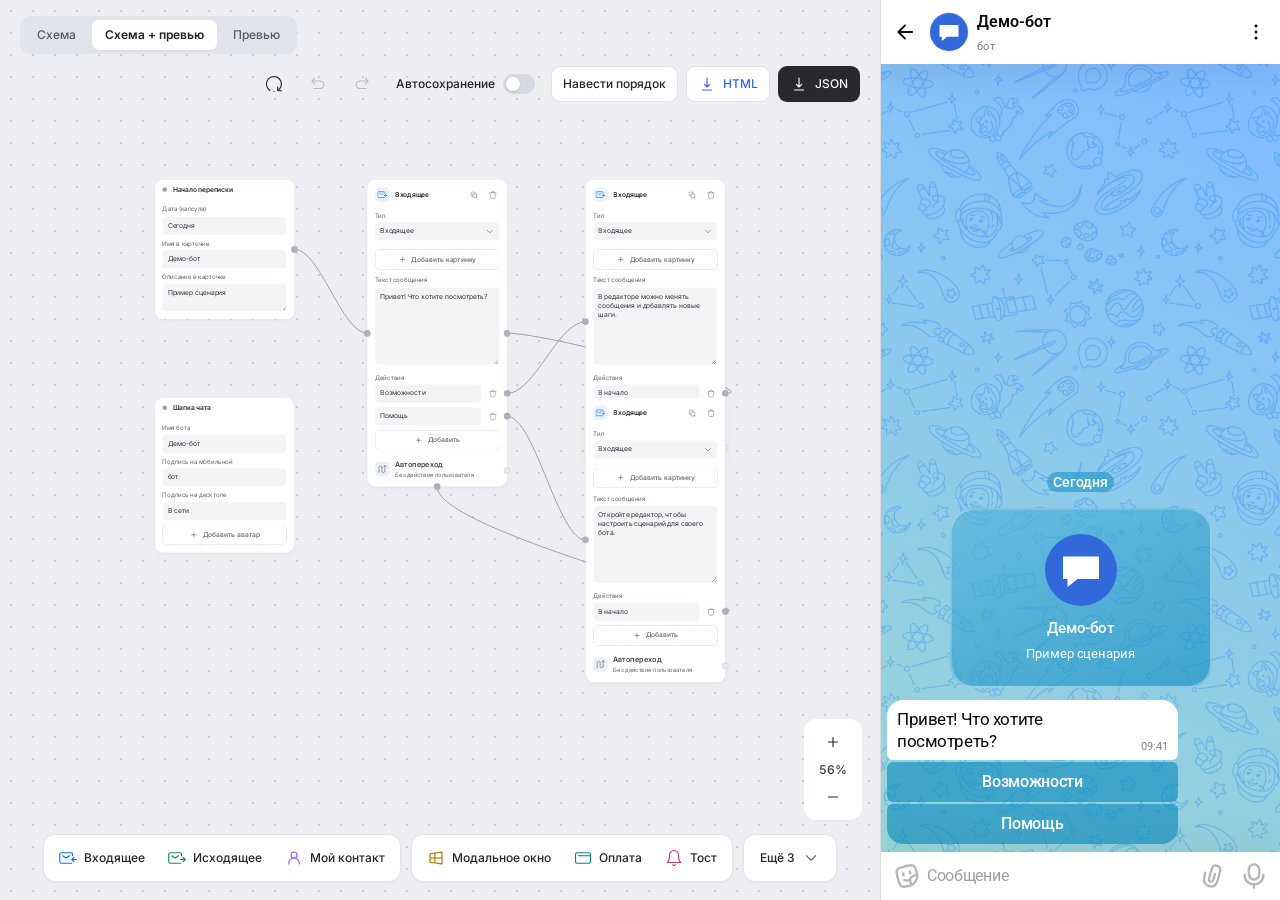
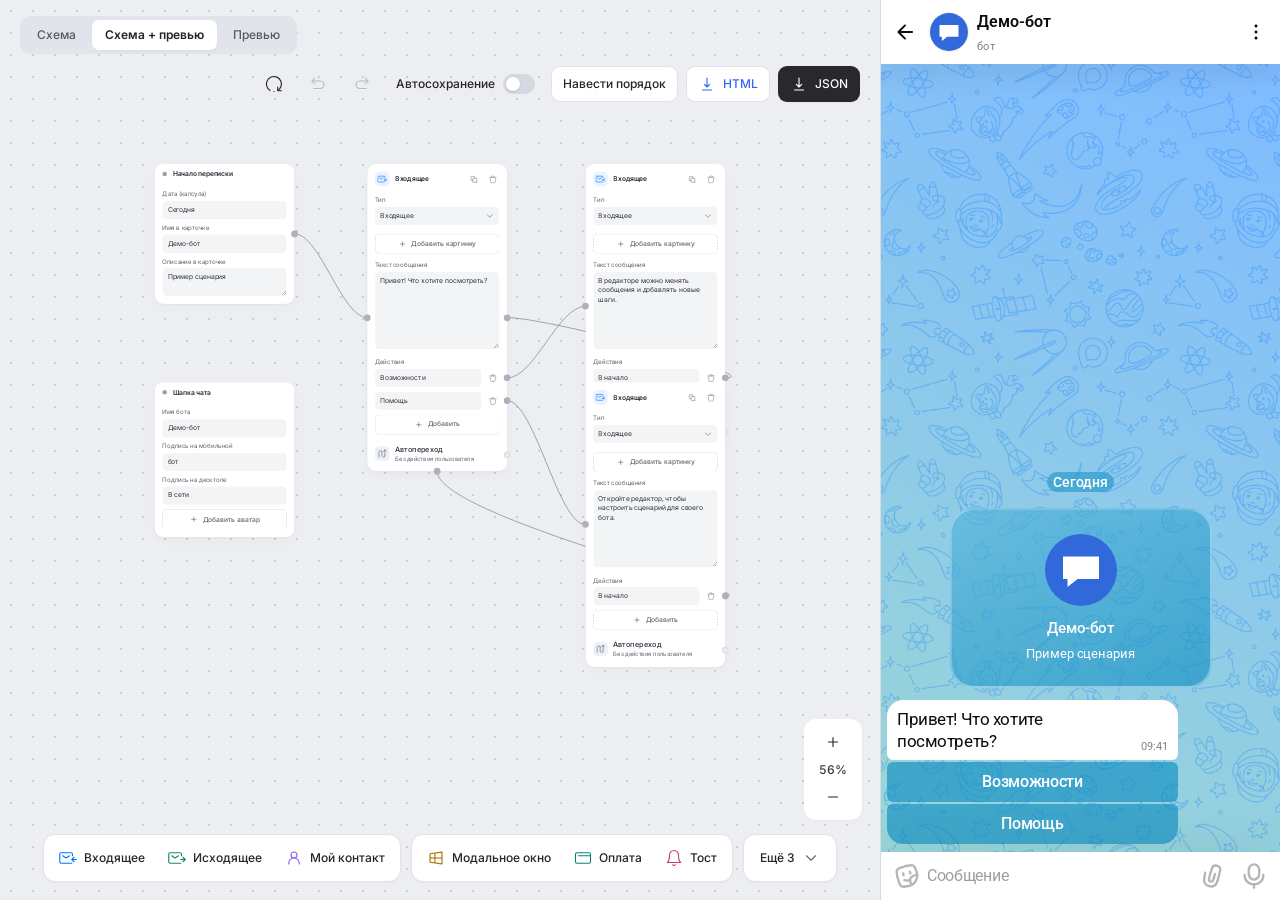
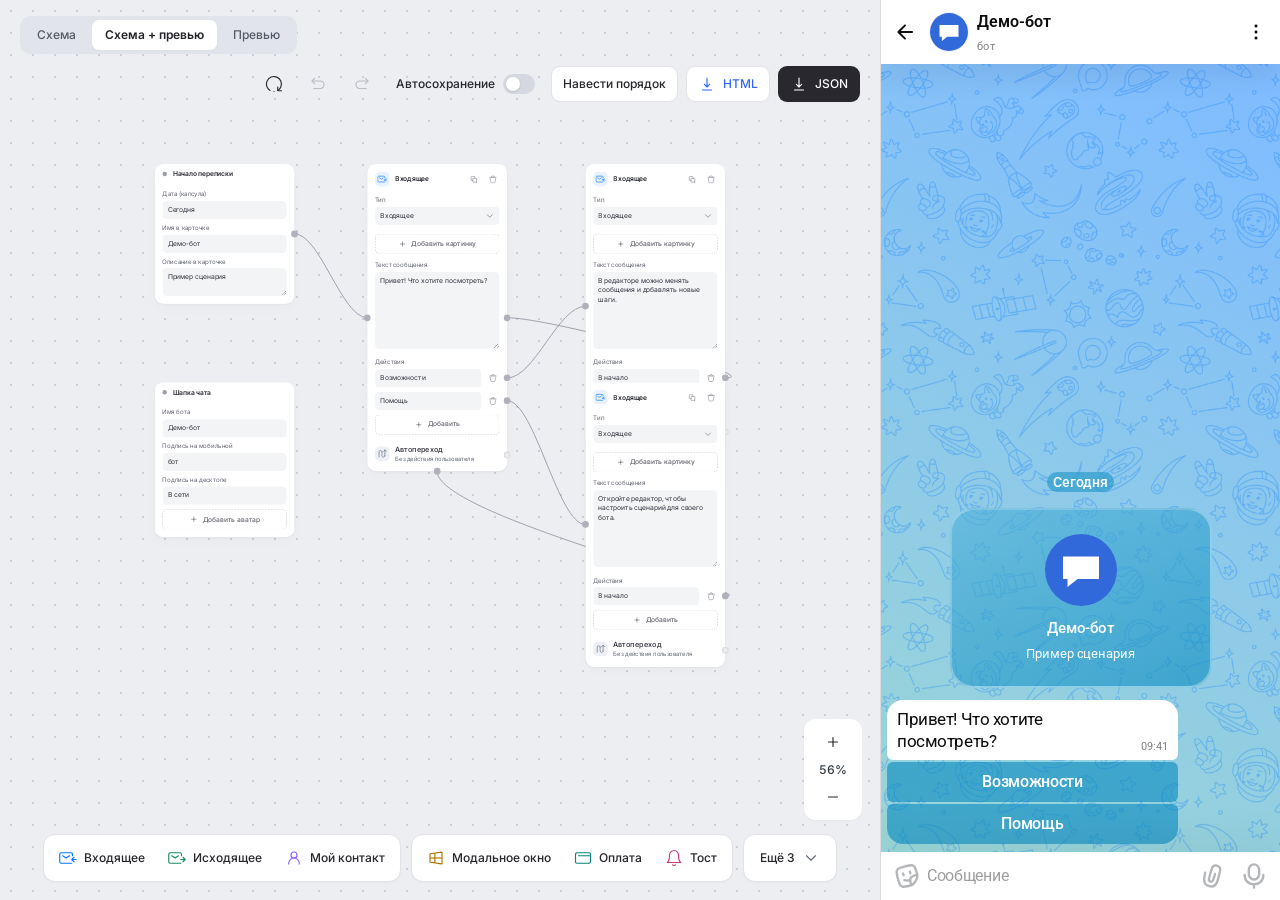
